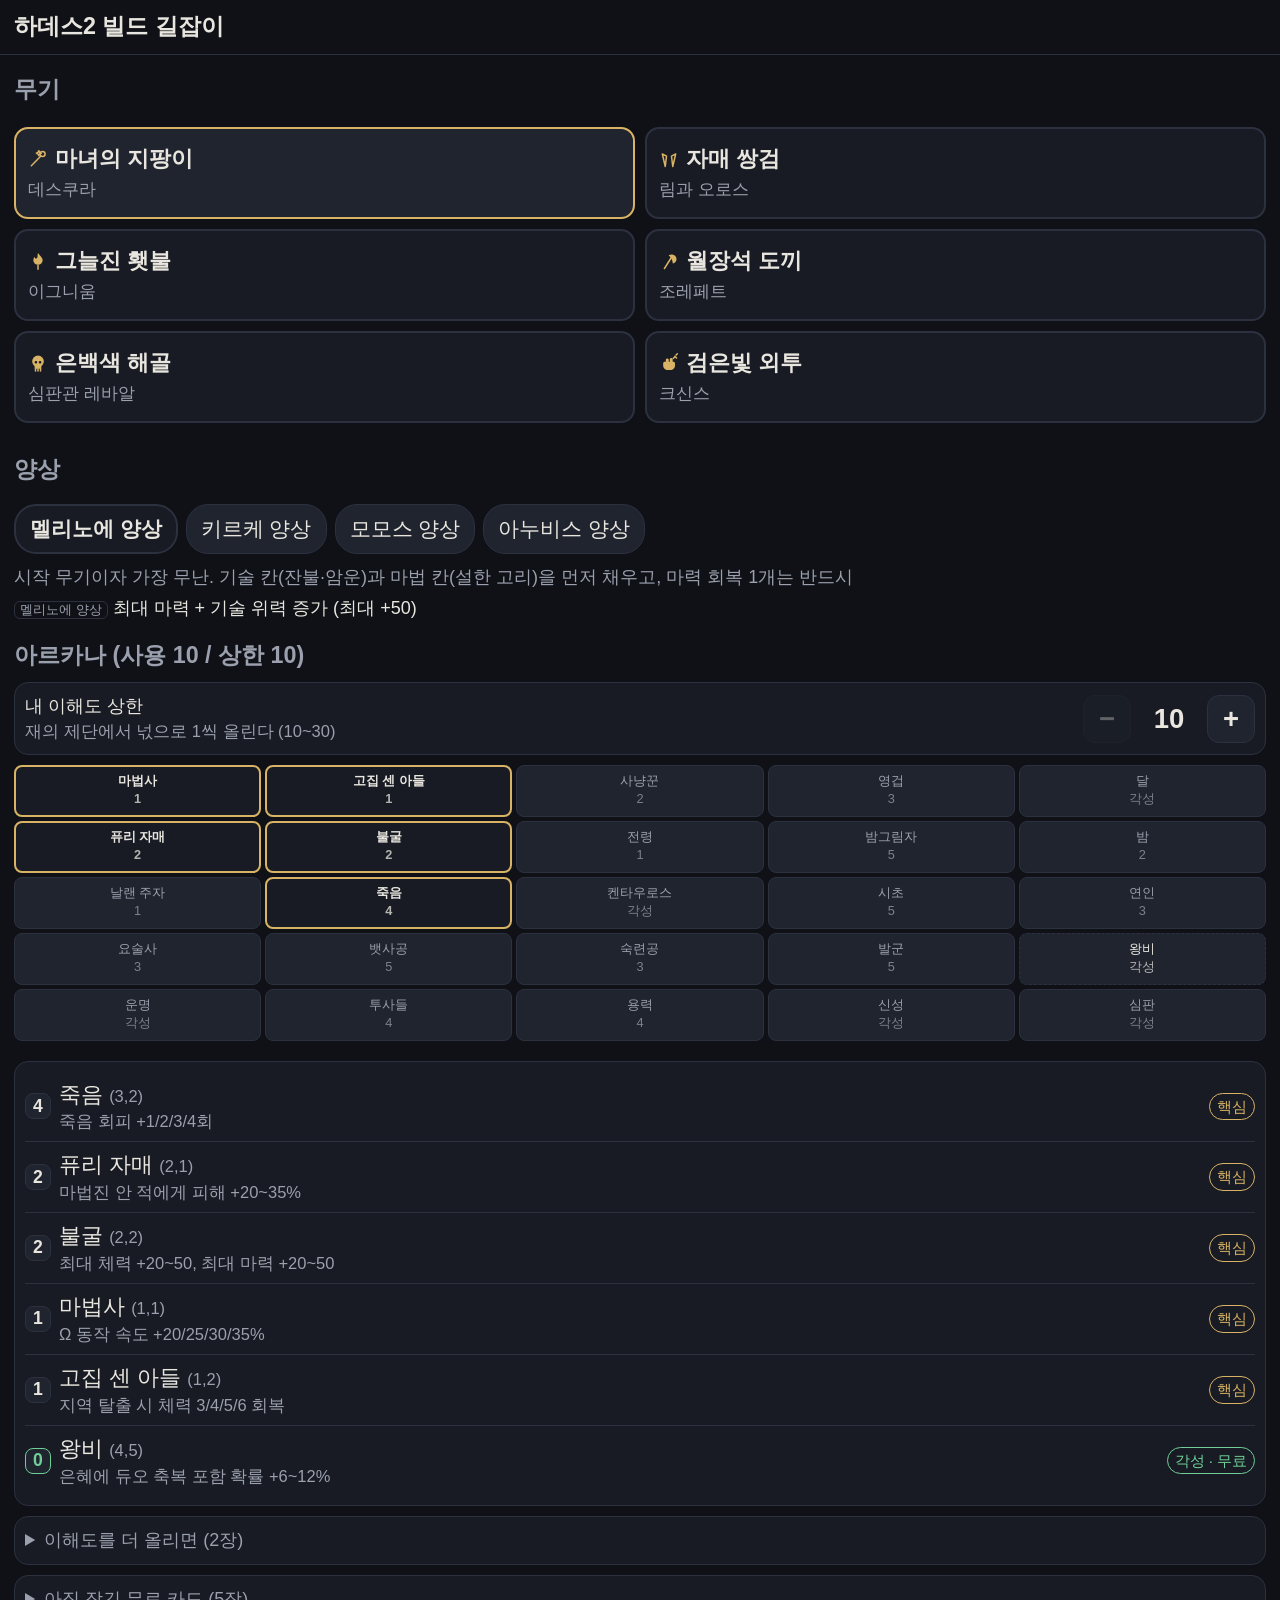
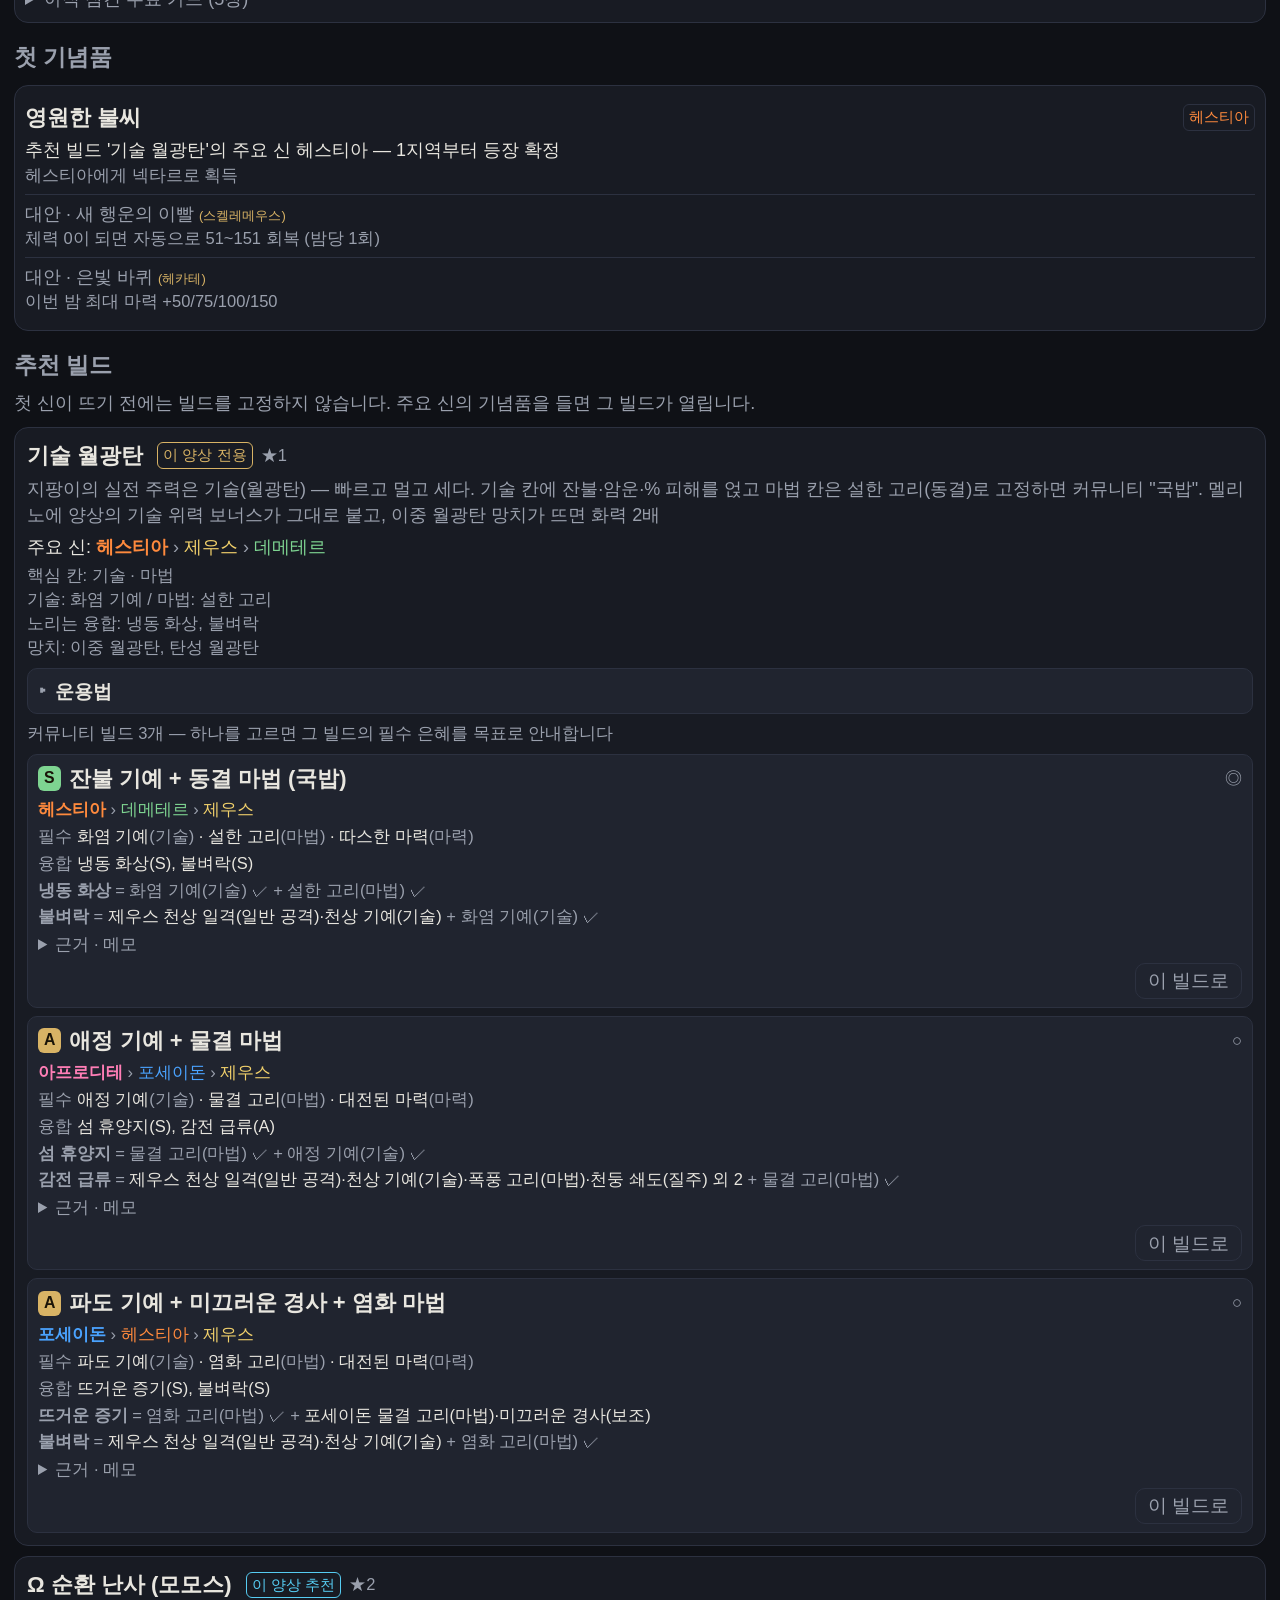
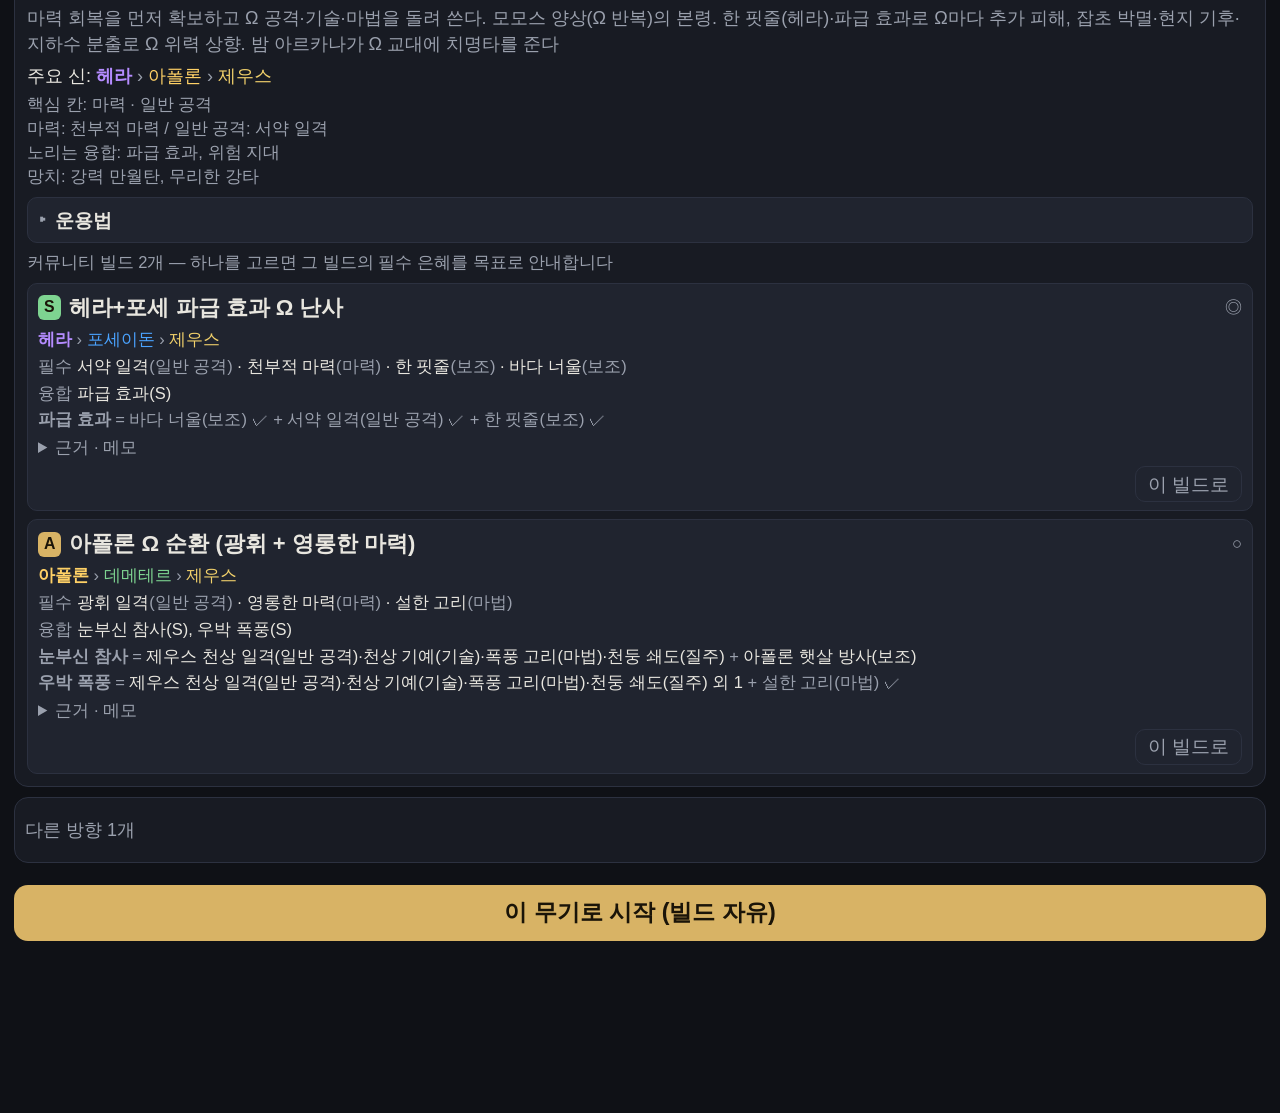
==== docs/index.html @ b6be378f "8-H 'N번째 신 (택1)' 라벨을 주요 신 수로 계산 (헤라+제우스 → 3번째) (47/47) Co-Authored-By: Claude Fable 5.1 <noreply@ant" ====
<!doctype html><html lang="ko"><head><meta charset="utf-8">
<meta name="viewport" content="width=device-width, initial-scale=1, viewport-fit=cover">
<meta name="theme-color" content="#0f1116">
<meta name="description" content="하데스 2 초보용 빌드 추천 - 무기·신·은혜·망치를 고르면 지금 빌드에 맞는 우선순위를 알려줍니다">
<meta name="mobile-web-app-capable" content="yes">
<meta name="apple-mobile-web-app-capable" content="yes">
<meta name="apple-mobile-web-app-status-bar-style" content="black-translucent">
<link rel="icon" href="data:image/svg+xml,<svg xmlns='http://www.w3.org/2000/svg' viewBox='0 0 32 32'><text y='27' font-size='27'>%F0%9F%8C%99</text></svg>">
<style>html,body{margin:0;padding:0;background:#0f1116}img{max-width:100%}[hidden]{display:none!important}</style>
</head><body>
<title>하데스2 빌드 길잡이</title>
<style>
/* 하데스2 빌드 길잡이 — 다크 고정, 한 손 조작 (ui/SPEC.md §2) */
:root{
  --bg:#0f1116; --panel:#181b23; --panel-2:#20242f; --line:#2c3140;
  --text:#e8e6df; --dim:#9aa0ad; --accent:#d8b365;
  --good:#6fcf97; --warn:#f2994a; --bad:#eb5757; --info:#56ccf2; --duo:#b58cff;
  --safe-b: env(safe-area-inset-bottom, 0px);
}
*{box-sizing:border-box; -webkit-tap-highlight-color:transparent}
body{margin:0}
/* U1: 아티팩트 셸이 뷰포트를 데스크톱 폭으로 잡아도 글자가 작아지지 않게 vw 비례.
   사용자 배율(--fs)은 관리 > 글자 크기에서 조절한다. */
html{font-size:clamp(15px, 4.4vw, 22px)}
#app{
  --fs:1;
  background:var(--bg); color:var(--text); min-height:100vh;
  font:calc(1rem * var(--fs))/1.45 -apple-system,BlinkMacSystemFont,"Apple SD Gothic Neo","Malgun Gothic","Noto Sans KR",sans-serif;
  overflow-x:hidden; padding-bottom:calc(160px + var(--safe-b));
}
button{font:inherit; color:inherit; background:none; border:none; cursor:pointer}
h2{font-size:1.06em; margin:18px 14px 8px; color:var(--dim); font-weight:600}
.dim{color:var(--dim)} .sm{font-size:.82em} .xs{font-size:.75em}
.row{display:flex; align-items:center; gap:8px}
.wrap{padding:0 14px}
.ell{overflow:hidden; text-overflow:ellipsis; white-space:nowrap}

/* 상단바 */
.top{position:sticky; top:0; z-index:20; background:var(--bg); border-bottom:1px solid var(--line);
  padding:10px 14px; display:flex; align-items:center; gap:10px; min-height:52px}
.top .t{font-weight:700; font-size:1.06em; flex:1}
.iconbtn{min-width:44px; height:44px; display:flex; align-items:center; justify-content:center;
  border-radius:10px; font-size:1.2em; color:var(--dim)}
.iconbtn:active{background:var(--panel-2)}
.banner{background:#3a3210; color:#f0d78a; padding:8px 14px; font-size:.82em; border-bottom:1px solid var(--line)}

/* 카드 */
.card{background:var(--panel); border:1px solid var(--line); border-radius:14px; padding:12px; margin:10px 14px}
.card.tight{padding:10px}

/* 지금 빌드 */
.bar{height:6px; background:var(--panel-2); border-radius:3px; overflow:hidden; margin-top:6px}
.bar>i{display:block; height:100%; background:var(--accent)}
.slots{display:flex; gap:6px; margin-top:10px}
.slot{flex:1; min-width:0; border-radius:10px; padding:7px 4px; text-align:center;
  background:var(--panel-2); border:1px solid var(--line)}
.slot.empty{border-style:dashed; opacity:.55}
.slot .k{font-size:.7em; color:var(--dim)}
.slot .v{font-size:.72em; word-break:keep-all; line-height:1.25; margin-top:3px; white-space:normal;
  display:-webkit-box; -webkit-line-clamp:2; -webkit-box-orient:vertical; overflow:hidden}
.slot.filled{background:var(--panel); border-color:var(--gc,var(--line))}
.slot.filled .k{color:var(--gc,var(--dim)); font-weight:700}
.slot.core{box-shadow:inset 0 0 0 1px var(--accent)}
.prog{display:flex; align-items:center; gap:8px; margin-top:6px; font-size:.82em}
.prog .bar{flex:1; margin:0}

/* 하단 고정 액션 */
.dock{position:fixed; left:0; right:0; bottom:0; z-index:30; background:linear-gradient(180deg,rgba(15,17,22,0) 0%,var(--bg) 26%);
  padding:14px 14px calc(14px + var(--safe-b)); display:grid; grid-template-columns:1fr 1fr; gap:10px}
.dock button{height:72px; border-radius:14px; background:var(--panel-2); border:1px solid var(--line);
  font-size:1em; font-weight:600; display:flex; flex-direction:column; align-items:center; justify-content:center; gap:3px}
.dock button.primary{background:#2a2415; border-color:var(--accent); color:var(--accent)}
.dock button:active{filter:brightness(1.35)}
.dock .ic{font-size:1.25em}
.cta{position:sticky; bottom:0; padding:12px 14px calc(12px + var(--safe-b)); background:linear-gradient(180deg,rgba(15,17,22,0),var(--bg) 30%)}
.cta button{width:100%; height:56px; border-radius:14px; background:var(--accent); color:#1a1408; font-weight:700; font-size:1.06em}
.cta button:disabled{background:var(--panel-2); color:var(--dim)}

/* 시트 */
.sheet{position:fixed; inset:0; z-index:40; background:var(--bg); display:flex; flex-direction:column;
  animation:up .15s ease-out both}
@keyframes up{from{transform:translateY(18px); opacity:.6}to{transform:none; opacity:1}}
.sheet .body{flex:1; overflow-y:auto; overflow-x:hidden; padding-bottom:12px}

/* 칩·격자 */
.chips{display:flex; gap:8px; overflow-x:auto; padding:10px 14px; scrollbar-width:none}
.chips::-webkit-scrollbar{display:none}
.chip{flex:0 0 auto; min-height:44px; padding:8px 14px; border-radius:22px; background:var(--panel-2);
  border:1px solid var(--line); font-size:.94em}
.chip[aria-pressed="true"]{background:var(--panel); border-width:2px; font-weight:700}
.slotchip{display:inline-flex; align-items:center; justify-content:center; width:26px; height:26px; flex:0 0 26px;
  border-radius:8px; background:var(--panel-2); border:1px solid var(--line); font-size:.82em; font-weight:700}
.slotchip.duo{background:#2b2340; border-color:var(--duo); color:var(--duo)}
.slotchip.leg{background:#33290f; border-color:var(--accent); color:var(--accent)}

.list{padding:0 14px}
.item{display:flex; align-items:center; gap:10px; width:100%; text-align:left; min-height:52px;
  padding:8px 10px; border-bottom:1px solid var(--line); background:none}
.item:active{background:var(--panel-2)}
.item .nm{font-size:.94em}
.item .ef{font-size:.75em; color:var(--dim); margin-top:1px}
.item .mid{flex:1; min-width:0}
.item[aria-pressed="true"]{background:#20261c; box-shadow:inset 3px 0 0 var(--good)}
.item.off{opacity:.42}
.tagx{font-size:.7em; color:var(--dim); border:1px solid var(--line); border-radius:6px; padding:1px 5px}
button.tagx{min-height:44px; min-width:44px; padding:0 12px; font-size:.82em; border-radius:10px}

/* 신 그리드 */
.gods{display:grid; grid-template-columns:repeat(4,1fr); gap:10px; padding:12px 14px}
.god{position:relative; min-height:74px; border-radius:14px; background:var(--panel);
  border:2px solid rgba(255,255,255,.14); display:flex; flex-direction:column; align-items:center;
  justify-content:center; gap:3px; padding:6px 2px; transition:none}
.god[data-gc]{border-color:var(--gcd)}
.god .ord{position:absolute; top:4px; right:6px; font-size:.7em; font-weight:700; color:var(--gc)}
.god .n{font-size:.78em; line-height:1.2; word-break:keep-all; text-align:center}
.god .gi{display:flex; align-items:center; justify-content:center; height:26px}
.god[aria-pressed="true"]{border-width:3px; border-color:var(--gc); background:var(--gct);
  box-shadow:0 0 0 3px var(--gcg)}
.god .seen{font-size:.68em; color:var(--good)}

/* 추천 카드 */
.rec{border:1px solid var(--line); border-radius:14px; padding:12px; margin:10px 14px; background:var(--panel)}
.rec.r1{background:#1d2130; border-color:var(--accent)}
.rec.no{opacity:.55}
.rec .hd{display:flex; align-items:baseline; gap:8px}
.rec .rk{font-size:.75em; font-weight:700; color:var(--accent)}
.rec .sc{margin-left:auto; font-size:.75em; color:var(--dim)}
.rec .nm{font-size:1.13em; font-weight:700; margin-top:4px; display:flex; align-items:center; gap:8px}
.rec.r1 .nm{font-size:1.38em}
.rec .rs{font-size:.88em; color:var(--text); margin-top:5px}
.rec .bg{display:flex; flex-wrap:wrap; gap:6px; margin-top:8px}
.badge{font-size:.75em; padding:3px 8px; border-radius:999px; background:var(--panel-2); border:1px solid var(--line)}
.badge.b-마력{color:var(--info); border-color:var(--info)}
.badge.b-생존{color:var(--good); border-color:var(--good)}
.badge.b-융합,.badge.b-융합임박{color:var(--duo); border-color:var(--duo)}
.badge.b-전설{color:var(--accent); border-color:var(--accent)}
.badge.b-항상{color:var(--good); border-color:var(--good)}
.badge.b-전환{color:var(--duo); border-color:var(--duo)}
.badge.b-목표,.badge.b-끝내기{color:var(--accent); border-color:var(--accent); font-weight:700}
.badge.b-목표보조{color:var(--accent); border-color:var(--accent)}
.warns{margin-top:8px; border-left:3px solid var(--bad); padding:2px 0 2px 9px}
.warns div{font-size:.82em; color:#ffb3b3; margin:2px 0}
.rec .act{display:flex; justify-content:flex-end; margin-top:10px}
.rec .act button{height:48px; padding:0 20px; border-radius:12px; background:var(--accent); color:#1a1408; font-weight:700}
.rec:not(.r1) .act button{height:42px; background:var(--panel-2); color:var(--text); border:1px solid var(--line)}

/* 트레이 */
.tray{position:sticky; bottom:0; background:var(--bg); border-top:1px solid var(--line);
  padding:10px 14px calc(10px + var(--safe-b))}
.tray .picks{display:flex; gap:8px; flex-wrap:wrap; min-height:44px; align-items:center}
.pick{display:flex; align-items:center; gap:6px; background:var(--panel-2); border:1px solid var(--line);
  border-radius:10px; padding:6px 8px; font-size:.82em}
.pick .x{color:var(--dim); padding:0 4px; font-size:1em}

/* 무기·양상 선택 */
.wgrid{display:grid; grid-template-columns:1fr 1fr; gap:10px; padding:12px 14px}
.wcard{min-height:92px; border-radius:14px; background:var(--panel); border:2px solid var(--line); padding:12px; text-align:left}
.wcard[aria-pressed="true"]{border-color:var(--accent); background:var(--panel-2)}
.wcard .n{font-size:1em; font-weight:700}
.wcard .a{font-size:.75em; color:var(--dim); margin-top:3px}
.wcard:disabled{opacity:.38}

/* 관리 */
.seg{display:flex; gap:6px}
.seg button{flex:1; min-height:44px; border-radius:10px; background:var(--panel-2); border:1px solid var(--line)}
.seg button[aria-pressed="true"]{background:var(--accent); color:#1a1408; font-weight:700}
.mrow{display:flex; align-items:center; gap:10px; min-height:56px; padding:10px 14px; border-bottom:1px solid var(--line)}
.mrow .lb{flex:1}
.danger{color:var(--bad); border:1px solid var(--bad); border-radius:12px; padding:12px; width:calc(100% - 28px); margin:14px}
textarea{width:100%; min-height:110px; background:var(--panel-2); color:var(--text); border:1px solid var(--line);
  border-radius:10px; padding:8px; font-size:.75em; font-family:ui-monospace,monospace}
input[type=search]{width:100%; height:44px; background:var(--panel-2); color:var(--text); border:1px solid var(--line);
  border-radius:10px; padding:0 12px; font-size:.94em}

#toast{position:fixed; left:14px; right:14px; bottom:calc(20px + var(--safe-b)); z-index:60;
  background:#2b3040; border:1px solid var(--line); border-radius:12px; padding:10px 12px; font-size:.75em;
  font-family:ui-monospace,monospace; color:var(--dim)}
.empty{text-align:center; color:var(--dim); font-size:.88em; padding:26px 20px}

/* U2 이해도 스텝퍼 */
.stepper{display:flex; align-items:center; gap:10px}
.stepper button{width:48px; height:48px; border-radius:12px; background:var(--panel-2);
  border:1px solid var(--line); font-size:1.25em; font-weight:700}
.stepper button:disabled{opacity:.35}
.stepper .val{min-width:56px; text-align:center; font-size:1.25em; font-weight:700}
.atag{font-size:.68em; padding:2px 7px; border-radius:999px; border:1px solid var(--line); color:var(--dim); flex:0 0 auto}
.atag.핵심{color:var(--accent); border-color:var(--accent)}
.atag.무기{color:var(--info); border-color:var(--info)}
.atag.각성{color:var(--good); border-color:var(--good)}
.arow{display:flex; align-items:center; gap:8px; padding:7px 0; border-bottom:1px solid var(--line)}
.arow:last-child{border-bottom:none}
.arow .g{display:inline-flex; align-items:center; justify-content:center; width:26px; height:26px; flex:0 0 26px;
  border-radius:8px; background:var(--panel-2); border:1px solid var(--line); font-size:.8em; font-weight:700}
.arow.free .g{border-color:var(--good); color:var(--good)}
.giver{color:var(--accent); font-size:.72em}

/* U4 은혜 추천을 트레이 안으로 (하단 고정, 내부 스크롤) */
.tray{max-height:70vh; display:flex; flex-direction:column}
.tray .thead{display:flex; align-items:center; gap:8px; min-height:40px; padding:2px 0 6px; font-size:.82em; color:var(--dim)}
.tray .thead .caret{margin-left:auto; font-size:1em}
.tray .recs{overflow-y:auto; max-height:45vh; margin:0 -14px; padding:0 14px}
.crec{display:flex; align-items:flex-start; gap:8px; padding:9px 0; border-top:1px solid var(--line)}
.crec:first-child{border-top:none}
.crec .rk{flex:0 0 auto; font-size:.75em; font-weight:700; color:var(--dim); min-width:26px; padding-top:3px}
.crec.r1 .rk{color:var(--accent)}
.crec .mid{flex:1; min-width:0}
.crec .nm{display:flex; align-items:center; flex-wrap:wrap; gap:5px; font-size:.94em; font-weight:600}
.crec .nm .ell{flex:1 1 auto; min-width:5.5em}
.crec.r1 .nm{font-size:1.13em; font-weight:700}
.crec .rs{font-size:.78em; color:var(--dim); margin-top:2px}
.crec .wn{font-size:.75em; color:#ffb3b3; margin-top:3px}
.crec .go{flex:0 0 auto; min-height:44px; padding:0 14px; border-radius:11px; background:var(--panel-2);
  border:1px solid var(--line); font-size:.82em; align-self:center}
.crec.r1 .go{background:var(--accent); color:#1a1408; font-weight:700; border-color:var(--accent)}
.crec.no{opacity:.5}
.crec .bdg{display:inline-block; font-size:.68em; padding:1px 6px; border-radius:999px; border:1px solid var(--duo); color:var(--duo)}

/* 1·2위 점수차가 작을 때 (취향 구간) */
.close{flex:0 0 auto; font-size:.66em; font-weight:600; padding:2px 7px; border-radius:999px;
  border:1px solid var(--info); color:var(--info); background:rgba(86,204,242,.1); white-space:nowrap}

/* 신·무기 심볼 */
.sym{display:block; overflow:visible}
.gi{display:inline-flex; align-items:center; justify-content:center; flex:0 0 auto}
.chip .gi{margin-right:6px; vertical-align:-3px}
.chip{display:inline-flex; align-items:center}
.wcard .n{display:flex; align-items:center; gap:7px}
.wi{color:var(--accent)}
.wcard:disabled .wi{color:var(--dim)}
.top .t{display:flex; align-items:center; gap:8px}

/* ── 5단계 (2026-09-16) ── */
.agrid{display:grid; grid-template-columns:repeat(5,1fr); gap:4px; padding:0 14px 10px}
.acell{min-height:52px; border:1px solid var(--line); border-radius:8px; padding:4px 2px; text-align:center; display:flex; flex-direction:column; justify-content:center; gap:2px; background:var(--panel-2); color:var(--dim)}
.acell .n{font-size:.6em; line-height:1.15; word-break:keep-all}
.acell .g{font-size:.58em; opacity:.75}
.acell.sel{background:var(--panel); color:var(--text); border-color:var(--accent); border-width:2px; font-weight:700}
.acell.free{border-style:dashed; color:var(--text)}
.rec .roles{margin-left:6px; min-width:0; flex:1}
.rk.grade-must{color:#7ed491} .rk.grade-good{color:var(--accent)} .rk.grade-ok{color:var(--dim)} .rk.grade-pass{color:#e05252}
.rec.pass{opacity:.72}
.endbtns{display:grid; grid-template-columns:repeat(5,1fr); gap:8px; padding:10px 14px}
.endbtns button{min-height:64px; border-radius:12px; background:var(--panel-2); border:1px solid var(--line); display:flex; flex-direction:column; align-items:center; justify-content:center; gap:2px; font-weight:700}
.endbtns button .big{font-size:1.4em}
.endbtns button[aria-pressed="true"]{border-color:var(--accent); border-width:2px; background:var(--panel)}
.endbtns button.clear{border-color:#7ed491; color:#7ed491}

/* 운용 가이드 (2026-09-17) */
details.ps{border:1px solid var(--line); border-radius:10px; padding:0 10px; background:var(--panel-2); margin-top:8px}
.ps summary{display:flex; align-items:center; gap:8px; min-height:44px; font-size:.88em; font-weight:600; color:var(--text); cursor:pointer; list-style:none}
.ps summary::-webkit-details-marker{display:none}
.ps summary::before{content:'▸'; color:var(--dim); font-size:.9em}
details.ps[open] summary::before{content:'▾'}
.ps summary .tagx{margin-left:auto; color:var(--accent); border-color:var(--accent)}
.psrow{display:flex; gap:10px; padding:8px 0; border-top:1px solid var(--line); font-size:.82em; line-height:1.45}
.psrow .lb{flex:0 0 78px; color:var(--dim); font-weight:600}
.psrow .tx{flex:1; min-width:0; word-break:keep-all}
.psrow.hot{background:rgba(216,179,101,.08); margin:0 -10px; padding-left:10px; padding-right:10px}
.psrow.hot .lb{color:var(--accent)}
.psrow.dimmed{opacity:.5}

/* 6-C 양상 배지·접기 */
.tagx.asp{color:var(--info); border-color:var(--info); margin-left:6px}
.tagx.asp.only{color:var(--accent); border-color:var(--accent)}
details.fold>summary{min-height:44px; display:flex; align-items:center; cursor:pointer}


/* 8-D 빌드 카드 · 체크리스트 */
.vcard{border:1px solid var(--line); border-radius:10px; padding:8px 10px; margin-top:8px; background:var(--panel-2)}
.vcard.sel{border-color:var(--accent); box-shadow:0 0 0 1px var(--accent) inset}
.vcard .row{gap:8px}
.vstr{font-size:.72em; font-weight:800; border-radius:6px; padding:1px 6px; color:#1a1408; background:var(--dim)}
.vstr.S{background:#7ed491} .vstr.A{background:var(--accent)} .vstr.B{background:#9aa0a6}
.vcard .vpick{min-height:36px; padding:0 12px; font-size:.85em}
.chk{margin-top:10px; padding:10px; border:1px solid var(--line); border-radius:12px; background:var(--panel-2)}
.chkrow{display:flex; align-items:center; gap:8px; min-height:30px; font-size:.95em}
.chkrow .bx{width:1.2em; color:var(--accent)}
.chkrow.done{color:var(--dim)} .chkrow.done .ell{text-decoration:line-through}
.chip .vstr{margin-right:2px}

</style>
<div id="app"></div>
<div id="toast" hidden></div>
<script type="application/json" id="h2-data">{"boons":[{"id":"zeus_heaven_strike","god":"zeus","name_ko":"천상 일격","name_en":"Heaven Strike","slot":"attack","occupies_slot":true,"effect":"공격이 암운 부여","rarity_scaling":"암운 피해 80/120/160/200","tags":["curse_apply:blitz","beginner_safe"],"prereq":null,"conflicts":["aphrodite_flutter_strike","apollo_nova_strike","ares_vicious_strike","demeter_ice_strike","hephaestus_volcanic_strike","hera_sworn_strike","hestia_flame_strike","poseidon_wave_strike"],"conflict_reason":"슬롯 배타 - 같은 칸에는 신 1명만 장착 가능","verified":true,"source":["wiki","namu"]},{"id":"zeus_heaven_flourish","god":"zeus","name_ko":"천상 기예","name_en":"Heaven Flourish","slot":"special","occupies_slot":true,"effect":"기술이 암운 부여","rarity_scaling":"암운 피해 100/130/160/190","tags":["curse_apply:blitz","beginner_safe"],"prereq":null,"conflicts":["aphrodite_flutter_flourish","apollo_nova_flourish","ares_vicious_flourish","demeter_ice_flourish","hephaestus_volcanic_flourish","hera_sworn_flourish","hestia_flame_flourish","poseidon_wave_flourish"],"conflict_reason":"슬롯 배타 - 같은 칸에는 신 1명만 장착 가능","verified":true,"source":["wiki","namu"]},{"id":"zeus_storm_ring","god":"zeus","name_ko":"폭풍 고리","name_en":"Storm Ring","slot":"cast","occupies_slot":true,"effect":"마법진 안 적에게 번개 반복 낙뢰","rarity_scaling":"낙뢰 피해 25/30/35/40 (0.35초)","tags":["ring","aoe","dot"],"prereq":null,"conflicts":["aphrodite_rapture_ring","apollo_solar_ring","ares_sword_ring","demeter_arctic_ring","hephaestus_anvil_ring","hera_engagement_ring","hestia_smolder_ring","poseidon_tidal_ring"],"conflict_reason":"슬롯 배타 - 같은 칸에는 신 1명만 장착 가능","verified":true,"source":["wiki","namu"]},{"id":"zeus_thunder_rush","god":"zeus","name_ko":"천둥 쇄도","name_en":"Thunder Rush","slot":"sprint","occupies_slot":true,"effect":"질주/돌진 시 주변 적에 낙뢰","rarity_scaling":"낙뢰 피해 20/25/30/35 (0.35초)","tags":["sprint_damage"],"prereq":null,"conflicts":["aphrodite_passion_rush","apollo_blinding_rush","ares_stabbing_rush","demeter_frigid_rush","hephaestus_smithy_rush","hera_nexus_rush","hestia_heat_rush","poseidon_breaker_rush"],"conflict_reason":"슬롯 배타 - 같은 칸에는 신 1명만 장착 가능","verified":true,"source":["wiki","namu"]},{"id":"zeus_ionic_gain","god":"zeus","name_ko":"대전된 마력","name_en":"Ionic Gain","slot":"magick","occupies_slot":true,"effect":"방마다 마력 완전 회복 샘 등장","rarity_scaling":"재등장 10/9/8/7초","tags":["mana_regen","beginner_safe"],"prereq":null,"conflicts":["aphrodite_glamour_gain","apollo_lucid_gain","ares_grisly_gain","demeter_tranquil_gain","hephaestus_tough_gain","hera_born_gain","hestia_cardio_gain","poseidon_flood_gain"],"conflict_reason":"슬롯 배타 - 같은 칸에는 신 1명만 장착 가능","verified":true,"source":["wiki","namu"]},{"id":"zeus_power_surge","god":"zeus","name_ko":"전압 급증","name_en":"Power Surge","slot":"passive","occupies_slot":false,"effect":"Ω 동작 사용 시 무작위 적에 낙뢰","rarity_scaling":"낙뢰 피해 30/40/50/60","tags":["omega","per_hit"],"prereq":null,"verified":true,"source":["wiki","namu"]},{"id":"zeus_divine_vengeance","god":"zeus","name_ko":"신성한 복수","name_en":"Divine Vengeance","slot":"passive","occupies_slot":false,"effect":"피격 시 가해자에 낙뢰 반격","rarity_scaling":"피해 100 (최대 2/3/4/5회)","tags":["retaliate","duo_key"],"prereq":null,"verified":true,"source":["wiki","namu"]},{"id":"zeus_lightning_lance","god":"zeus","name_ko":"번개 투창","name_en":"Lightning Lance","slot":"passive","occupies_slot":false,"effect":"마법진 위치 조준, 범위 내 낙뢰","rarity_scaling":"낙뢰 피해 50/70/90/110","tags":["cast","ranged_cast","duo_key"],"prereq":{"all":[{"any":["cat:ring"]}]},"conflicts":["hestia_glowing_coal","demeter_local_climate","duo_demeter_ares","dionysus_tipsy_shot"],"conflict_reason":"마법 변형 계열 - 동시 채용 불가 (위키 명시)","verified":true,"source":["wiki","namu"]},{"id":"zeus_static_shock","god":"zeus","name_ko":"정전기 충격","name_en":"Static Shock","slot":"passive","occupies_slot":false,"effect":"타격 시 4회 튕기는 연쇄 번개, 마력 50 점유","rarity_scaling":"연쇄 피해 10/15/20/25","tags":["chain","aoe","duo_key","per_hit"],"prereq":null,"verified":true,"source":["wiki","namu"]},{"id":"zeus_double_strike","god":"zeus","name_ko":"후속 낙뢰","name_en":"Double Strike","slot":"passive","occupies_slot":false,"effect":"낙뢰가 2회 발생할 확률","rarity_scaling":"추가 확률 +10/15/20/25%","tags":[],"prereq":{"all":[{"any":["zeus_heaven_strike","zeus_heaven_flourish","zeus_storm_ring","zeus_thunder_rush","zeus_power_surge","zeus_divine_vengeance","zeus_lightning_lance"]}]},"verified":true,"source":["wiki","namu"]},{"id":"zeus_arc_flash","god":"zeus","name_ko":"전기 구이","name_en":"Arc Flash","slot":"passive","occupies_slot":false,"effect":"Ω 피해가 암운 즉시 발동+강화","rarity_scaling":"Ω 암운 추가 피해 +30/40/50/60%","tags":["omega","curse_scale:blitz"],"prereq":{"all":[{"any":["zeus_heaven_strike","zeus_heaven_flourish"]}]},"verified":true,"source":["wiki","namu"]},{"id":"zeus_electric_overload","god":"zeus","name_ko":"전력 과부하","name_en":"Electric Overload","slot":"passive","occupies_slot":false,"effect":"연쇄 번개 피해 증가, 3회 더 튕김","rarity_scaling":"연쇄 피해 +20/30/40/50%","tags":["chain","aoe"],"prereq":{"all":[{"any":["zeus_static_shock"]}]},"verified":true,"source":["wiki","namu"]},{"id":"zeus_air_quality","god":"zeus","name_ko":"청정한 대기","name_en":"Air Quality","slot":"infusion","occupies_slot":false,"effect":"공기 5 이상이면 최소 피해 50 보장","infusion_req":{"element":"air","count":3},"tags":[],"prereq":null,"verified":true,"source":["wiki","namu"]},{"id":"zeus_shocking_loss","god":"zeus","name_ko":"청천벽력","name_en":"Shocking Loss","slot":"legendary","occupies_slot":false,"effect":"첫 피해 시 25% 확률로 적 즉사","tags":["boss_dmg"],"prereq":{"all":[{"any":["zeus_heaven_strike","zeus_heaven_flourish","zeus_storm_ring","zeus_thunder_rush","zeus_ionic_gain"]},{"any":["zeus_static_shock","zeus_power_surge","zeus_lightning_lance","zeus_divine_vengeance"]},{"any":["zeus_arc_flash","zeus_double_strike","zeus_electric_overload"]}]},"verified":true,"source":["wiki","namu"]},{"id":"hestia_flame_strike","god":"hestia","name_ko":"화염 일격","name_en":"Flame Strike","slot":"attack","occupies_slot":true,"effect":"공격이 잔불 부여","rarity_scaling":"잔불 피해 30/45/60/75","tags":["curse_apply:scorch","dot","beginner_safe","per_hit"],"prereq":null,"conflicts":["aphrodite_flutter_strike","apollo_nova_strike","ares_vicious_strike","demeter_ice_strike","hephaestus_volcanic_strike","hera_sworn_strike","poseidon_wave_strike","zeus_heaven_strike"],"conflict_reason":"슬롯 배타 - 같은 칸에는 신 1명만 장착 가능","verified":true,"source":["wiki","namu"]},{"id":"hestia_flame_flourish","god":"hestia","name_ko":"화염 기예","name_en":"Flame Flourish","slot":"special","occupies_slot":true,"effect":"기술이 잔불 부여","rarity_scaling":"잔불 피해 35/53/70/88","tags":["curse_apply:scorch","dot","beginner_safe","per_hit"],"prereq":null,"conflicts":["aphrodite_flutter_flourish","apollo_nova_flourish","ares_vicious_flourish","demeter_ice_flourish","hephaestus_volcanic_flourish","hera_sworn_flourish","poseidon_wave_flourish","zeus_heaven_flourish"],"conflict_reason":"슬롯 배타 - 같은 칸에는 신 1명만 장착 가능","verified":true,"source":["wiki","namu"]},{"id":"hestia_smolder_ring","god":"hestia","name_ko":"염화 고리","name_en":"Smolder Ring","slot":"cast","occupies_slot":true,"effect":"마법진 안 적에 잔불 반복 부여","rarity_scaling":"잔불 피해 40/60/80/100 (1초)","tags":["ring","curse_apply:scorch","dot","aoe"],"prereq":null,"conflicts":["aphrodite_rapture_ring","apollo_solar_ring","ares_sword_ring","demeter_arctic_ring","hephaestus_anvil_ring","hera_engagement_ring","poseidon_tidal_ring","zeus_storm_ring"],"conflict_reason":"슬롯 배타 - 같은 칸에는 신 1명만 장착 가능","verified":true,"source":["wiki","namu"]},{"id":"hestia_heat_rush","god":"hestia","name_ko":"열기 쇄도","name_en":"Heat Rush","slot":"sprint","occupies_slot":true,"effect":"질주 시 불씨 자국, 잔불 피해 1로 감소","rarity_scaling":"자국 피해 10/15/20/25 (0.25초)","tags":["sprint_damage","armor"],"prereq":null,"conflicts":["aphrodite_passion_rush","apollo_blinding_rush","ares_stabbing_rush","demeter_frigid_rush","hephaestus_smithy_rush","hera_nexus_rush","poseidon_breaker_rush","zeus_thunder_rush"],"conflict_reason":"슬롯 배타 - 같은 칸에는 신 1명만 장착 가능","verified":true,"source":["wiki","namu"]},{"id":"hestia_cardio_gain","god":"hestia","name_ko":"따스한 마력","name_en":"Cardio Gain","slot":"magick","occupies_slot":true,"effect":"공격/기술 명중 시 마력 회복","rarity_scaling":"마력 4/6/8/10","tags":["mana_regen","beginner_safe","per_hit"],"prereq":null,"conflicts":["aphrodite_glamour_gain","apollo_lucid_gain","ares_grisly_gain","demeter_tranquil_gain","hephaestus_tough_gain","hera_born_gain","poseidon_flood_gain","zeus_ionic_gain"],"conflict_reason":"슬롯 배타 - 같은 칸에는 신 1명만 장착 가능","verified":true,"source":["wiki","namu"]},{"id":"hestia_highly_flammable","god":"hestia","name_ko":"불쏘시개","name_en":"Highly Flammable","slot":"passive","occupies_slot":false,"effect":"첫 잔불 부여 시 추가 잔불","rarity_scaling":"+80/120/160/200","tags":["curse_scale:scorch","dot","duo_key"],"prereq":{"all":[{"any":["hestia_flame_strike","hestia_flame_flourish","hestia_smolder_ring"]}]},"verified":true,"source":["wiki","namu"]},{"id":"hestia_glowing_coal","god":"hestia","name_ko":"달아오른 숯","name_en":"Glowing Coal","slot":"passive","occupies_slot":false,"effect":"마법 조준 화염구, 착탄점에 마법진","rarity_scaling":"폭발 피해 60/90/120/150","tags":["cast","ranged_cast","aoe","duo_key"],"prereq":{"all":[{"any":["cat:ring"]}]},"conflicts":["zeus_lightning_lance","demeter_local_climate","duo_demeter_ares","dionysus_tipsy_shot"],"conflict_reason":"마법 변형 계열 - 동시 채용 불가 (위키 명시)","verified":true,"source":["wiki","namu"],"notes":"위키 전제조건 칸 비어있음. 링 은혜 필요로 추정 - 검증 필요"},{"id":"hestia_controlled_burn","god":"hestia","name_ko":"화력 보강","name_en":"Controlled Burn","slot":"passive","occupies_slot":false,"effect":"Ω 기술이 화염구 발사, 마력 +10 소모","rarity_scaling":"폭발 피해 100/150/200/250","tags":["omega_special","aoe","duo_key"],"prereq":null,"verified":true,"source":["wiki","namu"]},{"id":"hestia_flash_fry","god":"hestia","name_ko":"천연가스","name_en":"Flash Fry","slot":"passive","occupies_slot":false,"effect":"적 처치 시 폭발로 주변 피해","rarity_scaling":"폭발 피해 60/90/120/150","tags":["aoe","beginner_safe"],"prereq":null,"verified":true,"source":["wiki","namu"]},{"id":"hestia_hot_pot","god":"hestia","name_ko":"끓는 냄비","name_en":"Hot Pot","slot":"passive","occupies_slot":false,"effect":"회피 확률, 잔불 적 상대로 2배","rarity_scaling":"회피 +4/5/6/7%","tags":["armor","curse_scale:scorch"],"prereq":{"all":[{"any":["hestia_flame_strike","hestia_flame_flourish","hestia_smolder_ring"]}]},"verified":true,"source":["wiki","namu"]},{"id":"hestia_pyro_technique","god":"hestia","name_ko":"완전 연소","name_en":"Pyro Technique","slot":"passive","occupies_slot":false,"effect":"잔불 피해 속도 증가","rarity_scaling":"+50/75/100/125%","tags":["curse_scale:scorch","dot"],"prereq":{"all":[{"any":["hestia_flame_strike","hestia_flame_flourish","hestia_smolder_ring"]}]},"verified":true,"source":["wiki","namu"]},{"id":"hestia_snuffed_candle","god":"hestia","name_ko":"꺼진 촛불","name_en":"Snuffed Candle","slot":"passive","occupies_slot":false,"effect":"고립된 적에게 추가 피해","rarity_scaling":"+15/18/21/24%","tags":["boss_dmg"],"prereq":null,"verified":true,"source":["wiki","namu"]},{"id":"hestia_slow_cooker","god":"hestia","name_ko":"솥단지 예열","name_en":"Slow Cooker","slot":"infusion","occupies_slot":false,"effect":"불 은혜 수만큼 공격/기술 위력 증가","infusion_req":{"element":"fire","count":2},"tags":[],"prereq":null,"verified":true,"source":["wiki","namu"]},{"id":"hestia_fire_away","god":"hestia","name_ko":"불길 장벽","name_en":"Fire Away","slot":"legendary","occupies_slot":false,"effect":"마법진이 적 원거리탄 파괴+잔불 부여","rarity_scaling":"잔불 400 (3초)","tags":["curse_apply:scorch","armor"],"prereq":{"all":[{"any":["hestia_smolder_ring","hestia_flame_strike","hestia_flame_flourish"]},{"any":["hestia_flash_fry","hestia_hot_pot","hestia_pyro_technique","hestia_highly_flammable"]},{"any":["hestia_glowing_coal","hestia_controlled_burn"]}]},"verified":true,"source":["wiki","namu"]},{"id":"poseidon_wave_strike","god":"poseidon","name_ko":"파도 일격","name_en":"Wave Strike","slot":"attack","occupies_slot":true,"effect":"공격이 물보라로 적을 밀쳐냄","rarity_scaling":"물보라 피해 20/25/30/35","tags":["splash","knockback","beginner_safe","per_hit"],"prereq":null,"conflicts":["aphrodite_flutter_strike","apollo_nova_strike","ares_vicious_strike","demeter_ice_strike","hephaestus_volcanic_strike","hera_sworn_strike","hestia_flame_strike","zeus_heaven_strike"],"conflict_reason":"슬롯 배타 - 같은 칸에는 신 1명만 장착 가능","verified":true,"source":["wiki","namu"]},{"id":"poseidon_wave_flourish","god":"poseidon","name_ko":"파도 기예","name_en":"Wave Flourish","slot":"special","occupies_slot":true,"effect":"기술이 물보라로 적을 밀쳐냄","rarity_scaling":"물보라 피해 25/30/35/40","tags":["splash","knockback","beginner_safe","per_hit"],"prereq":null,"conflicts":["aphrodite_flutter_flourish","apollo_nova_flourish","ares_vicious_flourish","demeter_ice_flourish","hephaestus_volcanic_flourish","hera_sworn_flourish","hestia_flame_flourish","zeus_heaven_flourish"],"conflict_reason":"슬롯 배타 - 같은 칸에는 신 1명만 장착 가능","verified":true,"source":["wiki","namu"]},{"id":"poseidon_tidal_ring","god":"poseidon","name_ko":"물결 고리","name_en":"Tidal Ring","slot":"cast","occupies_slot":true,"effect":"마법진이 즉시 강한 물보라+침수 부여","rarity_scaling":"물보라 피해 60/90/120/150","tags":["ring","splash","curse_apply:froth","aoe"],"prereq":null,"conflicts":["aphrodite_rapture_ring","apollo_solar_ring","ares_sword_ring","demeter_arctic_ring","demeter_local_climate","dionysus_tipsy_shot","duo_demeter_ares","hephaestus_anvil_ring","hera_engagement_ring","hestia_smolder_ring","zeus_storm_ring"],"conflict_reason":"슬롯 배타 - 같은 칸에는 신 1명만 장착 가능","verified":true,"source":["wiki","namu"]},{"id":"poseidon_breaker_rush","god":"poseidon","name_ko":"격랑 쇄도","name_en":"Breaker Rush","slot":"sprint","occupies_slot":true,"effect":"질주 중 첫 충돌 적에게 폭발+넉백","rarity_scaling":"충격 피해 80/100/120/140","tags":["sprint_damage","knockback"],"prereq":null,"conflicts":["aphrodite_passion_rush","apollo_blinding_rush","ares_stabbing_rush","demeter_frigid_rush","hephaestus_smithy_rush","hera_nexus_rush","hestia_heat_rush","zeus_thunder_rush"],"conflict_reason":"슬롯 배타 - 같은 칸에는 신 1명만 장착 가능","verified":true,"source":["wiki","namu"]},{"id":"poseidon_flood_gain","god":"poseidon","name_ko":"넘치는 마력","name_en":"Flood Gain","slot":"magick","occupies_slot":true,"effect":"Ω 동작 후 잠시 쓴 마력이 전부 회복","rarity_scaling":"지속 4/5/6/7초 (8초 재사용)","tags":["mana_regen","omega"],"prereq":null,"conflicts":["aphrodite_glamour_gain","apollo_lucid_gain","ares_grisly_gain","demeter_tranquil_gain","hephaestus_tough_gain","hera_born_gain","hestia_cardio_gain","zeus_ionic_gain"],"conflict_reason":"슬롯 배타 - 같은 칸에는 신 1명만 장착 가능","verified":true,"source":["wiki","namu"]},{"id":"poseidon_hydraulic_might","god":"poseidon","name_ko":"세찬 물줄기","name_en":"Hydraulic Might","slot":"passive","occupies_slot":false,"effect":"전투 시작 10초간 공격/기술 강화","rarity_scaling":"+100/133/166/200%","tags":["boss_dmg"],"prereq":null,"verified":true,"source":["wiki","namu"]},{"id":"poseidon_buried_treasure","god":"poseidon","name_ko":"바다의 보배","name_en":"Buried Treasure","slot":"passive","occupies_slot":false,"effect":"소소한 발견물 가치 상승, 즉시 자원 획득","rarity_scaling":"보상 +50/75/100/125%","tags":["meta","duo_key"],"prereq":null,"verified":true,"source":["wiki","namu"]},{"id":"poseidon_high_surf","god":"poseidon","name_ko":"거친 풍랑","name_en":"High Surf","slot":"passive","occupies_slot":false,"effect":"적이 공격 시작할 때 물보라 반격, 마력 30 점유","rarity_scaling":"물보라 피해 40/60/80/100","tags":["splash","retaliate","aoe"],"prereq":null,"verified":true,"source":["wiki","namu"]},{"id":"poseidon_sea_star","god":"poseidon","name_ko":"물밑 보답","name_en":"Sea Star","slot":"passive","occupies_slot":false,"effect":"은혜 외 보상 획득 시 복제 확률","rarity_scaling":"복제 확률 25/30/35/40%","tags":["meta","duo_key"],"prereq":null,"verified":true,"source":["wiki","namu"]},{"id":"poseidon_slippery_slope","god":"poseidon","name_ko":"미끄러운 경사","name_en":"Slippery Slope","slot":"passive","occupies_slot":false,"effect":"물보라가 침수 부여, 침수 피해 증가","rarity_scaling":"침수 피해 +20/50/80/110%","tags":["curse_apply:froth","curse_scale:froth","splash","duo_key"],"prereq":{"all":[{"any":["poseidon_wave_strike","poseidon_wave_flourish"]}]},"verified":true,"source":["wiki","namu"]},{"id":"poseidon_geyser_spout","god":"poseidon","name_ko":"지하수 분출","name_en":"Geyser Spout","slot":"passive","occupies_slot":false,"effect":"Ω 마법 위력 증가 + 넉백","rarity_scaling":"Ω 마법 위력 +150/200/250/300","tags":["omega_cast","knockback"],"prereq":{"all":[{"any":["cat:ring"]}]},"conflicts":["apollo_prominence_flare","ares_meat_grinder"],"conflict_reason":"Ω 마법 변형 - 동시 채용 불가 (위키 명시)","verified":true,"source":["wiki","namu"]},{"id":"poseidon_ocean_swell","god":"poseidon","name_ko":"바다 너울","name_en":"Ocean Swell","slot":"passive","occupies_slot":false,"effect":"Ω 동작이 전방 광역 파도 발사, 마력 +5","rarity_scaling":"파도 피해 40/60/80/100","tags":["omega","aoe","knockback","duo_key"],"prereq":null,"verified":true,"source":["wiki","namu"]},{"id":"poseidon_water_fitness","god":"poseidon","name_ko":"흐르는 활력","name_en":"Water Fitness","slot":"infusion","occupies_slot":false,"effect":"물 은혜 수만큼 최대 체력 증가","infusion_req":{"element":"water","count":2},"tags":["max_hp"],"prereq":null,"verified":true,"source":["wiki","namu"]},{"id":"poseidon_king_tide","god":"poseidon","name_ko":"지진 해일","name_en":"King Tide","slot":"legendary","occupies_slot":false,"effect":"물보라 범위 확대, 수호자에 큰 추가 피해","rarity_scaling":"수호자 대상 +200%","tags":["splash","boss_dmg"],"prereq":{"all":[{"any":["poseidon_wave_strike","poseidon_wave_flourish"]},{"any":["poseidon_breaker_rush","poseidon_flood_gain","poseidon_geyser_spout"]},{"any":["poseidon_hydraulic_might","poseidon_ocean_swell","poseidon_slippery_slope","poseidon_high_surf"]}]},"verified":true,"source":["wiki","namu"]},{"id":"demeter_ice_strike","god":"demeter","name_ko":"얼음 일격","name_en":"Ice Strike","slot":"attack","occupies_slot":true,"effect":"공격 피해 증가 + 동결 부여","rarity_scaling":"공격 피해 +30/45/60/75%","tags":["curse_apply:freeze","beginner_safe","pct_dmg"],"prereq":null,"conflicts":["aphrodite_flutter_strike","apollo_nova_strike","ares_vicious_strike","hephaestus_volcanic_strike","hera_sworn_strike","hestia_flame_strike","poseidon_wave_strike","zeus_heaven_strike"],"conflict_reason":"슬롯 배타 - 같은 칸에는 신 1명만 장착 가능","verified":true,"source":["wiki","namu"]},{"id":"demeter_ice_flourish","god":"demeter","name_ko":"얼음 기예","name_en":"Ice Flourish","slot":"special","occupies_slot":true,"effect":"기술 피해 증가 + 동결 부여","rarity_scaling":"기술 피해 +40/60/80/100%","tags":["curse_apply:freeze","beginner_safe","pct_dmg"],"prereq":null,"conflicts":["aphrodite_flutter_flourish","apollo_nova_flourish","ares_vicious_flourish","hephaestus_volcanic_flourish","hera_sworn_flourish","hestia_flame_flourish","poseidon_wave_flourish","zeus_heaven_flourish"],"conflict_reason":"슬롯 배타 - 같은 칸에는 신 1명만 장착 가능","verified":true,"source":["wiki","namu"]},{"id":"demeter_arctic_ring","god":"demeter","name_ko":"설한 고리","name_en":"Arctic Ring","slot":"cast","occupies_slot":true,"effect":"마법진이 동결 부여 + 반복 피해","rarity_scaling":"피해 10/15/20/25 (0.5초)","tags":["ring","curse_apply:freeze","aoe"],"prereq":null,"conflicts":["aphrodite_rapture_ring","apollo_solar_ring","ares_sword_ring","hephaestus_anvil_ring","hera_engagement_ring","hestia_smolder_ring","poseidon_tidal_ring","zeus_storm_ring"],"conflict_reason":"슬롯 배타 - 같은 칸에는 신 1명만 장착 가능","verified":true,"source":["wiki","namu"]},{"id":"demeter_frigid_rush","god":"demeter","name_ko":"한풍 쇄도","name_en":"Frigid Rush","slot":"sprint","occupies_slot":true,"effect":"질주 시 선풍 생성, 멈춰도 지속","rarity_scaling":"선풍 피해 4/6/8/10 (0.25초)","tags":["sprint_damage","curse_apply:gust","aoe","beginner_safe"],"prereq":null,"conflicts":["aphrodite_passion_rush","apollo_blinding_rush","ares_stabbing_rush","hephaestus_smithy_rush","hera_nexus_rush","hestia_heat_rush","poseidon_breaker_rush","zeus_thunder_rush"],"conflict_reason":"슬롯 배타 - 같은 칸에는 신 1명만 장착 가능","verified":true,"source":["wiki","namu"]},{"id":"demeter_tranquil_gain","god":"demeter","name_ko":"차분한 마력","name_en":"Tranquil Gain","slot":"magick","occupies_slot":true,"effect":"0.5초 정지 시 마력 급속 회복","rarity_scaling":"마력 50/75/100/125% (1초)","tags":["mana_regen"],"prereq":null,"conflicts":["aphrodite_glamour_gain","apollo_lucid_gain","ares_grisly_gain","hephaestus_tough_gain","hera_born_gain","hestia_cardio_gain","poseidon_flood_gain","zeus_ionic_gain"],"conflict_reason":"슬롯 배타 - 같은 칸에는 신 1명만 장착 가능","verified":true,"source":["wiki","namu"]},{"id":"demeter_arctic_gale","god":"demeter","name_ko":"혹한 강풍","name_en":"Arctic Gale","slot":"passive","occupies_slot":false,"effect":"마법진 위치에 선풍 생성","rarity_scaling":"선풍 피해 4/8/12/16 (0.25초)","tags":["cast","curse_apply:gust","aoe","duo_key"],"prereq":null,"verified":true,"source":["wiki","namu"]},{"id":"demeter_plentiful_forage","god":"demeter","name_ko":"풍족한 채집","name_en":"Plentiful Forage","slot":"passive","occupies_slot":false,"effect":"자원 채집 시 체력 회복","rarity_scaling":"체력 10/12/14/16%","tags":["heal","duo_key","beginner_safe"],"prereq":null,"verified":true,"source":["wiki","namu"]},{"id":"demeter_steady_growth","god":"demeter","name_ko":"꾸준한 성장","name_en":"Steady Growth","slot":"passive","occupies_slot":false,"effect":"일정 방 클리어마다 은혜 희귀도 상승","rarity_scaling":"6/5/4/3방마다","tags":["duo_key","beginner_safe"],"prereq":null,"verified":true,"source":["wiki","namu"],"notes":"전제조건: 영웅 등급이 아닌 은혜 1개 이상 보유"},{"id":"demeter_snow_queen","god":"demeter","name_ko":"방한 외투","name_en":"Snow Queen","slot":"passive","occupies_slot":false,"effect":"지역마다 피해 1회 차단 보호막, 마력 점유","rarity_scaling":"마력 점유 25/20/15/10","tags":["armor"],"prereq":null,"verified":true,"source":["wiki","namu"]},{"id":"demeter_weed_killer","god":"demeter","name_ko":"잡초 박멸","name_en":"Weed Killer","slot":"passive","occupies_slot":false,"effect":"Ω 공격 피해 증가, 마력 +10 소모","rarity_scaling":"Ω 공격 +50/75/100/125%","tags":["omega_attack"],"prereq":{"all":[{"any":["cat:strike"]}]},"conflicts":["staff_rapid_thrasher","blades_rapid_onslaught","axe_rapid_slash"],"conflict_reason":"공격 속도 망치와 잡초 박멸은 동시 채용 불가 (위키 명시)","verified":true,"source":["wiki","namu"]},{"id":"demeter_local_climate","god":"demeter","name_ko":"현지 기후","name_en":"Local Climate","slot":"passive","occupies_slot":false,"effect":"Ω 마법 피해 증가, 진 안에 있으면 2배","rarity_scaling":"Ω 마법 +20/30/40/50%","tags":["omega_cast"],"prereq":{"all":[{"any":["cat:ring"]}]},"conflicts":["zeus_lightning_lance","hestia_glowing_coal","duo_demeter_ares","poseidon_tidal_ring","dionysus_tipsy_shot"],"conflict_reason":"마법 변형 계열 - 동시 채용 불가 (위키 명시)","verified":true,"source":["wiki","namu"],"notes":"조수 고리(Tidal Ring) 제외"},{"id":"demeter_cold_storage","god":"demeter","name_ko":"냉장 보관","name_en":"Cold Storage","slot":"passive","occupies_slot":false,"effect":"동결 지속시간 증가","rarity_scaling":"+2/3/4/5초","tags":["curse_scale:freeze"],"prereq":{"all":[{"any":["demeter_ice_strike","demeter_ice_flourish","demeter_arctic_ring"]}]},"verified":true,"source":["wiki","namu"]},{"id":"demeter_frosty_veneer","god":"demeter","name_ko":"쌀쌀맞은 외관","name_en":"Frosty Veneer","slot":"infusion","occupies_slot":false,"effect":"물 6 이상 시 20 이상 피해를 감소","infusion_req":{"element":"water","count":4},"tags":["armor"],"prereq":null,"verified":true,"source":["wiki","namu"]},{"id":"demeter_winter_harvest","god":"demeter","name_ko":"겨울 추수","name_en":"Winter Harvest","slot":"legendary","occupies_slot":false,"effect":"동결 적이 체력 10%에서 산산조각, 광역 피해","rarity_scaling":"파열 피해 100","tags":["curse_scale:freeze","aoe","boss_dmg"],"prereq":{"all":[{"any":["demeter_ice_strike","demeter_ice_flourish","demeter_arctic_ring"]},{"any":["demeter_plentiful_forage","demeter_snow_queen","demeter_steady_growth"]},{"any":["demeter_weed_killer","demeter_cold_storage","demeter_local_climate"]}]},"verified":true,"source":["wiki","namu"]},{"id":"apollo_nova_strike","god":"apollo","name_ko":"광휘 일격","name_en":"Nova Strike","slot":"attack","occupies_slot":true,"effect":"공격 피해 증가 + 범위 확대","rarity_scaling":"공격 피해 +40/60/80/100%","tags":["aoe","beginner_safe","pct_dmg"],"prereq":null,"conflicts":["aphrodite_flutter_strike","ares_vicious_strike","demeter_ice_strike","hephaestus_volcanic_strike","hera_sworn_strike","hestia_flame_strike","poseidon_wave_strike","zeus_heaven_strike"],"conflict_reason":"슬롯 배타 - 같은 칸에는 신 1명만 장착 가능","verified":true,"source":["wiki","namu"]},{"id":"apollo_nova_flourish","god":"apollo","name_ko":"광휘 기예","name_en":"Nova Flourish","slot":"special","occupies_slot":true,"effect":"기술 피해 증가 + 범위 확대","rarity_scaling":"기술 피해 +60/80/100/120%","tags":["aoe","beginner_safe","pct_dmg"],"prereq":null,"conflicts":["aphrodite_flutter_flourish","ares_vicious_flourish","demeter_ice_flourish","hephaestus_volcanic_flourish","hera_sworn_flourish","hestia_flame_flourish","poseidon_wave_flourish","zeus_heaven_flourish"],"conflict_reason":"슬롯 배타 - 같은 칸에는 신 1명만 장착 가능","verified":true,"source":["wiki","namu"]},{"id":"apollo_solar_ring","god":"apollo","name_ko":"태양 고리","name_en":"Solar Ring","slot":"cast","occupies_slot":true,"effect":"마법진이 실명 부여 + 소멸 시 폭발","rarity_scaling":"피해 80/120/160/200","tags":["ring","curse_apply:daze","aoe"],"prereq":null,"conflicts":["aphrodite_rapture_ring","ares_sword_ring","demeter_arctic_ring","hephaestus_anvil_ring","hera_engagement_ring","hestia_smolder_ring","poseidon_tidal_ring","zeus_storm_ring"],"conflict_reason":"슬롯 배타 - 같은 칸에는 신 1명만 장착 가능","verified":true,"source":["wiki","namu"]},{"id":"apollo_blinding_rush","god":"apollo","name_ko":"섬광 쇄도","name_en":"Blinding Rush","slot":"sprint","occupies_slot":true,"effect":"질주 속도 증가 + 주변 적 실명","rarity_scaling":"질주 속도 +15/20/25/30%","tags":["curse_apply:daze","beginner_safe"],"prereq":null,"conflicts":["aphrodite_passion_rush","ares_stabbing_rush","demeter_frigid_rush","hephaestus_smithy_rush","hera_nexus_rush","hestia_heat_rush","poseidon_breaker_rush","zeus_thunder_rush"],"conflict_reason":"슬롯 배타 - 같은 칸에는 신 1명만 장착 가능","verified":true,"source":["wiki","namu"]},{"id":"apollo_lucid_gain","god":"apollo","name_ko":"영롱한 마력","name_en":"Lucid Gain","slot":"magick","occupies_slot":true,"effect":"마법진 소멸 시 마력 회복","rarity_scaling":"마력 40/60/80/100","tags":["mana_regen","cast","beginner_safe"],"prereq":null,"conflicts":["aphrodite_glamour_gain","ares_grisly_gain","demeter_tranquil_gain","hephaestus_tough_gain","hera_born_gain","hestia_cardio_gain","poseidon_flood_gain","zeus_ionic_gain"],"conflict_reason":"슬롯 배타 - 같은 칸에는 신 1명만 장착 가능","verified":true,"source":["wiki","namu"]},{"id":"apollo_light_smite","god":"apollo","name_ko":"빛살 강타","name_en":"Light Smite","slot":"passive","occupies_slot":false,"effect":"피격 시 반격 피해 + 주변 실명","rarity_scaling":"반격 피해 50/75/100/125","tags":["retaliate","curse_apply:daze","aoe","duo_key"],"prereq":null,"verified":true,"source":["wiki","namu"]},{"id":"apollo_perfect_image","god":"apollo","name_ko":"완벽한 매무새","name_en":"Perfect Image","slot":"passive","occupies_slot":false,"effect":"피격 전까지 피해 증가, 15초 무피격 시 회복","rarity_scaling":"+10/15/20/25%","tags":[],"prereq":null,"verified":true,"source":["wiki","namu"]},{"id":"apollo_dazzling_display","god":"apollo","name_ko":"현란한 솜씨","name_en":"Dazzling Display","slot":"passive","occupies_slot":false,"effect":"공격이 확률적으로 실명 부여","rarity_scaling":"실명 확률 +10/15/20/25%","tags":["curse_apply:daze","duo_key"],"prereq":{"all":[{"any":["apollo_nova_strike"]}]},"verified":true,"source":["wiki","namu"]},{"id":"apollo_back_burner","god":"apollo","name_ko":"빛나는 등판","name_en":"Back Burner","slot":"passive","occupies_slot":false,"effect":"실명된 적을 후방 공격 시 추가 피해","rarity_scaling":"후방 피해 +50/75/100/125%","tags":["curse_scale:daze","backstab"],"prereq":{"all":[{"any":["apollo_solar_ring","apollo_blinding_rush","apollo_dazzling_display","apollo_light_smite"]}]},"verified":true,"source":["wiki","namu"]},{"id":"apollo_prominence_flare","god":"apollo","name_ko":"햇살 방사","name_en":"Prominence Flare","slot":"passive","occupies_slot":false,"effect":"Ω 마법 소멸 후 2초간 그 자리 연속 피해","rarity_scaling":"피해 10/12/14/16 (0.13초)","tags":["omega_cast","aoe","duo_key"],"prereq":{"all":[{"any":["cat:ring"]}]},"conflicts":["poseidon_geyser_spout"],"conflict_reason":"Ω 마법 변형 - 동시 채용 불가 (위키 명시)","verified":true,"source":["wiki","namu"]},{"id":"apollo_super_nova","god":"apollo","name_ko":"초신성","name_en":"Super Nova","slot":"passive","occupies_slot":false,"effect":"마법진이 소멸까지 계속 커짐","rarity_scaling":"최대 크기 40/50/60/70%","tags":["cast_size","cast"],"prereq":null,"verified":true,"source":["wiki","namu"]},{"id":"apollo_extra_dose","god":"apollo","name_ko":"추가 처방","name_en":"Extra Dose","slot":"passive","occupies_slot":false,"effect":"공격이 2회 적중할 확률","rarity_scaling":"확률 +5/8/10/13%","tags":["attack_speed","per_hit"],"prereq":{"all":[{"any":["cat:strike"]}]},"verified":true,"source":["wiki","namu"]},{"id":"apollo_self_healing","god":"apollo","name_ko":"자가 치유","name_en":"Self Healing","slot":"infusion","occupies_slot":false,"effect":"불 3 이상 시 피격 피해의 일부 회복","infusion_req":{"element":"fire","count":2},"tags":["heal"],"prereq":null,"verified":true,"source":["wiki","namu"]},{"id":"apollo_exceptional_talent","god":"apollo","name_ko":"비상한 재능","name_en":"Exceptional Talent","slot":"legendary","occupies_slot":false,"effect":"Ω 공격/기술이 2회 발동, 마력 +20","tags":["omega_attack","omega_special","omega"],"prereq":{"all":[{"any":["apollo_nova_strike","apollo_nova_flourish"]},{"any":["apollo_solar_ring","apollo_blinding_rush","apollo_lucid_gain"]},{"any":["apollo_extra_dose","apollo_super_nova","apollo_back_burner","apollo_prominence_flare"]}]},"verified":true,"source":["wiki","namu"]},{"id":"aphrodite_flutter_strike","god":"aphrodite","name_ko":"애정 일격","name_en":"Flutter Strike","slot":"attack","occupies_slot":true,"effect":"근접한 적에게 공격 피해 대폭 증가","rarity_scaling":"근접 피해 +80/100/120/140%","tags":["close_up","pct_dmg"],"prereq":null,"conflicts":["apollo_nova_strike","ares_vicious_strike","demeter_ice_strike","hephaestus_volcanic_strike","hera_sworn_strike","hestia_flame_strike","poseidon_wave_strike","zeus_heaven_strike"],"conflict_reason":"슬롯 배타 - 같은 칸에는 신 1명만 장착 가능","verified":true,"source":["wiki","namu"]},{"id":"aphrodite_flutter_flourish","god":"aphrodite","name_ko":"애정 기예","name_en":"Flutter Flourish","slot":"special","occupies_slot":true,"effect":"근접한 적에게 기술 피해 대폭 증가","rarity_scaling":"근접 피해 +100/150/200/250%","tags":["close_up","pct_dmg"],"prereq":null,"conflicts":["apollo_nova_flourish","ares_vicious_flourish","demeter_ice_flourish","hephaestus_volcanic_flourish","hera_sworn_flourish","hestia_flame_flourish","poseidon_wave_flourish","zeus_heaven_flourish"],"conflict_reason":"슬롯 배타 - 같은 칸에는 신 1명만 장착 가능","verified":true,"source":["wiki","namu"]},{"id":"aphrodite_rapture_ring","god":"aphrodite","name_ko":"황홀 고리","name_en":"Rapture Ring","slot":"cast","occupies_slot":true,"effect":"마법진이 약화 부여 + 적을 중앙으로 끌어당김","rarity_scaling":"피해 10/15/20/25 (0.85초)","tags":["ring","curse_apply:weak","aoe"],"prereq":null,"conflicts":["apollo_solar_ring","ares_sword_ring","demeter_arctic_ring","hephaestus_anvil_ring","hera_engagement_ring","hestia_smolder_ring","poseidon_tidal_ring","zeus_storm_ring"],"conflict_reason":"슬롯 배타 - 같은 칸에는 신 1명만 장착 가능","verified":true,"source":["wiki","namu"]},{"id":"aphrodite_passion_rush","god":"aphrodite","name_ko":"열정 쇄도","name_en":"Passion Rush","slot":"sprint","occupies_slot":true,"effect":"질주 중·정지 시 주변 피해 + 약화","rarity_scaling":"폭발 피해 20/30/40/50","tags":["sprint_damage","curse_apply:weak","aoe"],"prereq":null,"conflicts":["apollo_blinding_rush","ares_stabbing_rush","demeter_frigid_rush","hephaestus_smithy_rush","hera_nexus_rush","hestia_heat_rush","poseidon_breaker_rush","zeus_thunder_rush"],"conflict_reason":"슬롯 배타 - 같은 칸에는 신 1명만 장착 가능","verified":true,"source":["wiki","namu"]},{"id":"aphrodite_glamour_gain","god":"aphrodite","name_ko":"매혹적 마력","name_en":"Glamour Gain","slot":"magick","occupies_slot":true,"effect":"근처 적 자동 약화 + 마력 서서히 회복","rarity_scaling":"마력 6/8/10/12 (1초)","tags":["mana_regen","curse_apply:weak","beginner_safe"],"prereq":null,"conflicts":["apollo_lucid_gain","ares_grisly_gain","demeter_tranquil_gain","hephaestus_tough_gain","hera_born_gain","hestia_cardio_gain","poseidon_flood_gain","zeus_ionic_gain"],"conflict_reason":"슬롯 배타 - 같은 칸에는 신 1명만 장착 가능","verified":true,"source":["wiki","namu"]},{"id":"aphrodite_shameless_attitude","god":"aphrodite","name_ko":"두꺼운 상판","name_en":"Shameless Attitude","slot":"passive","occupies_slot":false,"effect":"피해 증가, 체력 80% 이상이면 2배","rarity_scaling":"+5/7/9/11%","tags":[],"prereq":null,"verified":true,"source":["wiki","namu"]},{"id":"aphrodite_spiritual_affirmation","god":"aphrodite","name_ko":"정신력 확증","name_en":"Spiritual Affirmation","slot":"passive","occupies_slot":false,"effect":"이번 밤 체력·마력 획득량 증가","rarity_scaling":"+15/20/25/30%","tags":["max_hp","max_mana","beginner_safe"],"prereq":null,"verified":true,"source":["wiki","namu"]},{"id":"aphrodite_healthy_rebound","god":"aphrodite","name_ko":"기운찬 재기","name_en":"Healthy Rebound","slot":"passive","occupies_slot":false,"effect":"지역 탈출 시 체력 손실 적으면 완전 회복","rarity_scaling":"기준 체력 80/70/60/50%","tags":["heal","duo_key","beginner_safe"],"prereq":{"all":[{"any":["aphrodite_shameless_attitude"]}]},"verified":true,"source":["wiki","namu"]},{"id":"aphrodite_broken_resolve","god":"aphrodite","name_ko":"무너진 결심","name_en":"Broken Resolve","slot":"passive","occupies_slot":false,"effect":"약화 효과 강화","rarity_scaling":"피해 감소 +10/12/14/16%","tags":["curse_scale:weak","armor"],"prereq":{"all":[{"any":["aphrodite_rapture_ring","aphrodite_passion_rush","aphrodite_glamour_gain"]}]},"verified":true,"source":["wiki","namu"]},{"id":"aphrodite_sweet_surrender","god":"aphrodite","name_ko":"달콤한 항복","name_en":"Sweet Surrender","slot":"passive","occupies_slot":false,"effect":"약화된 적이 받는 피해 증가","rarity_scaling":"+10/15/20/25%","tags":["curse_scale:weak"],"prereq":{"all":[{"any":["aphrodite_rapture_ring","aphrodite_passion_rush","aphrodite_glamour_gain"]}]},"verified":true,"source":["wiki","namu"]},{"id":"aphrodite_heart_breaker","god":"aphrodite","name_ko":"실연의 아픔","name_en":"Heart Breaker","slot":"passive","occupies_slot":false,"effect":"마력 40 사용마다 연심 생성","rarity_scaling":"연심 피해 80/100/120/140","tags":["omega","aoe","duo_key","per_hit"],"prereq":null,"verified":true,"source":["wiki","namu"]},{"id":"aphrodite_secret_crush","god":"aphrodite","name_ko":"은밀한 호감","name_en":"Secret Crush","slot":"passive","occupies_slot":false,"effect":"공격 위력 증가, 마력 20 점유","rarity_scaling":"위력 +5/7/9/11","tags":[],"prereq":null,"verified":true,"source":["wiki","namu"]},{"id":"aphrodite_wispy_wiles","god":"aphrodite","name_ko":"무형의 운무","name_en":"Wispy Wiles","slot":"infusion","occupies_slot":false,"effect":"공기 은혜 수만큼 회피 확률","infusion_req":{"element":"air","count":2},"tags":["armor"],"prereq":null,"verified":true,"source":["wiki","namu"]},{"id":"aphrodite_nervous_wreck","god":"aphrodite","name_ko":"신경 쇠약","name_en":"Nervous Wreck","slot":"legendary","occupies_slot":false,"effect":"약화 부여 시 다른 신 저주 3종도 무작위 부여","tags":["curse_scale:weak","aoe"],"prereq":{"all":[{"any":["aphrodite_broken_resolve","aphrodite_sweet_surrender","aphrodite_shameless_attitude","aphrodite_secret_crush"]},{"any":["aphrodite_rapture_ring","aphrodite_passion_rush","aphrodite_glamour_gain"]},{"any":["aphrodite_flutter_strike","aphrodite_flutter_flourish"]}]},"verified":true,"source":["wiki","namu"]},{"id":"hephaestus_volcanic_strike","god":"hephaestus","name_ko":"화산 일격","name_en":"Volcanic Strike","slot":"attack","occupies_slot":true,"effect":"공격이 주기적으로 400 광역 폭발","rarity_scaling":"재충전 12/10/8/6초","tags":["blast","aoe","beginner_safe","cooldown_burst"],"prereq":null,"conflicts":["aphrodite_flutter_strike","apollo_nova_strike","ares_vicious_strike","demeter_ice_strike","hera_sworn_strike","hestia_flame_strike","poseidon_wave_strike","zeus_heaven_strike"],"conflict_reason":"슬롯 배타 - 같은 칸에는 신 1명만 장착 가능","verified":true,"source":["wiki","namu"]},{"id":"hephaestus_volcanic_flourish","god":"hephaestus","name_ko":"화산 기예","name_en":"Volcanic Flourish","slot":"special","occupies_slot":true,"effect":"기술이 주기적으로 500 광역 폭발","rarity_scaling":"재충전 15/13/11/9초","tags":["blast","aoe","beginner_safe","cooldown_burst"],"prereq":null,"conflicts":["aphrodite_flutter_flourish","apollo_nova_flourish","ares_vicious_flourish","demeter_ice_flourish","hera_sworn_flourish","hestia_flame_flourish","poseidon_wave_flourish","zeus_heaven_flourish"],"conflict_reason":"슬롯 배타 - 같은 칸에는 신 1명만 장착 가능","verified":true,"source":["wiki","namu"]},{"id":"hephaestus_anvil_ring","god":"hephaestus","name_ko":"모루 고리","name_en":"Anvil Ring","slot":"cast","occupies_slot":true,"effect":"마법진이 3회 연속 큰 피해","rarity_scaling":"피해 60/70/80/90 (1초)","tags":["ring","aoe"],"prereq":null,"conflicts":["aphrodite_rapture_ring","apollo_solar_ring","ares_sword_ring","demeter_arctic_ring","hera_engagement_ring","hestia_smolder_ring","poseidon_tidal_ring","zeus_storm_ring"],"conflict_reason":"슬롯 배타 - 같은 칸에는 신 1명만 장착 가능","verified":true,"source":["wiki","namu"]},{"id":"hephaestus_smithy_rush","god":"hephaestus","name_ko":"단철 쇄도","name_en":"Smithy Rush","slot":"sprint","occupies_slot":true,"effect":"돌진 후 근처 적에게 200 폭발","rarity_scaling":"재충전 10/9/8/7초","tags":["blast","sprint_damage","aoe","cooldown_burst"],"prereq":null,"conflicts":["aphrodite_passion_rush","apollo_blinding_rush","ares_stabbing_rush","demeter_frigid_rush","hera_nexus_rush","hestia_heat_rush","poseidon_breaker_rush","zeus_thunder_rush"],"conflict_reason":"슬롯 배타 - 같은 칸에는 신 1명만 장착 가능","verified":true,"source":["wiki","namu"]},{"id":"hephaestus_tough_gain","god":"hephaestus","name_ko":"강고한 마력","name_en":"Tough Gain","slot":"magick","occupies_slot":true,"effect":"피격 피해 감소 + 마력 150 회복","rarity_scaling":"피해 -1/-2/-3/-4","tags":["armor","mana_regen","beginner_safe"],"prereq":null,"conflicts":["aphrodite_glamour_gain","apollo_lucid_gain","ares_grisly_gain","demeter_tranquil_gain","hera_born_gain","hestia_cardio_gain","poseidon_flood_gain","zeus_ionic_gain"],"conflict_reason":"슬롯 배타 - 같은 칸에는 신 1명만 장착 가능","verified":true,"source":["wiki","namu"]},{"id":"hephaestus_grand_caldera","god":"hephaestus","name_ko":"거대 분화구","name_en":"Grand Caldera","slot":"passive","occupies_slot":false,"effect":"폭발 피해·크기 증가 + 연쇄 폭발 다수","rarity_scaling":"추가 피해 +75/100/125/150","tags":["blast","aoe","duo_key"],"prereq":{"all":[{"any":["hephaestus_volcanic_strike","hephaestus_volcanic_flourish","hephaestus_smithy_rush"]}]},"verified":true,"source":["wiki","namu"]},{"id":"hephaestus_molten_touch","god":"hephaestus","name_ko":"융해의 손길","name_en":"Molten Touch","slot":"passive","occupies_slot":false,"effect":"방어구에 추가 피해","rarity_scaling":"+40/60/80/100%","tags":["boss_dmg","duo_key"],"prereq":null,"verified":true,"source":["wiki","namu"]},{"id":"hephaestus_heavy_metal","god":"hephaestus","name_ko":"중금속","name_en":"Heavy Metal","slot":"passive","occupies_slot":false,"effect":"보유 방어도 20%만큼 무기 피해 증가","rarity_scaling":"방어도 +50/75/100/125","tags":["armor","duo_key"],"prereq":null,"verified":true,"source":["wiki","namu"]},{"id":"hephaestus_trusty_shield","god":"hephaestus","name_ko":"무쇠 가죽","name_en":"Trusty Shield","slot":"passive","occupies_slot":false,"effect":"지역 진입마다 방어도 획득, 마력 30 점유","rarity_scaling":"방어도 +10/15/20/25","tags":["armor","duo_key"],"prereq":null,"verified":true,"source":["wiki","namu"]},{"id":"hephaestus_security_system","god":"hephaestus","name_ko":"방호 체계","name_en":"Security System","slot":"passive","occupies_slot":false,"effect":"전투 시작 시 7초간 방어도","rarity_scaling":"방어도 75/100/125/150","tags":["armor","duo_key","beginner_safe"],"prereq":null,"verified":true,"source":["wiki","namu"]},{"id":"hephaestus_uncanny_fortitude","god":"hephaestus","name_ko":"초자연적 맷집","name_en":"Uncanny Fortitude","slot":"passive","occupies_slot":false,"effect":"최대 마력에 비례해 최대 체력 증가","rarity_scaling":"+20/30/40/50%","tags":["max_hp","duo_key"],"prereq":null,"verified":true,"source":["wiki","namu"]},{"id":"hephaestus_furnace_blast","god":"hephaestus","name_ko":"용광로 폭발","name_en":"Furnace Blast","slot":"passive","occupies_slot":false,"effect":"폭발이 발열 부여 - 적 받는 피해 증가","rarity_scaling":"발열 +15/19/25/26%","tags":["curse_apply:glow","blast","duo_key"],"prereq":{"all":[{"any":["hephaestus_volcanic_strike","hephaestus_volcanic_flourish","hephaestus_smithy_rush"]}]},"verified":true,"source":["wiki","namu"]},{"id":"hephaestus_martial_art","god":"hephaestus","name_ko":"굳센 무예","name_en":"Martial Art","slot":"infusion","occupies_slot":false,"effect":"대지 은혜 수만큼 공격/기술 피해 증가","infusion_req":{"element":"earth","count":2},"tags":[],"prereq":null,"verified":true,"source":["wiki","namu"]},{"id":"hephaestus_premium_service","god":"hephaestus","name_ko":"맞춤 개조","name_en":"Premium Service","slot":"legendary","occupies_slot":false,"effect":"장착 양상 등급 +1","tags":[],"prereq":{"all":[{"any":["hephaestus_volcanic_strike","hephaestus_volcanic_flourish","hephaestus_smithy_rush"]},{"any":["hephaestus_heavy_metal","hephaestus_trusty_shield"]},{"any":["hephaestus_grand_caldera","hephaestus_molten_touch","hephaestus_furnace_blast"]}]},"verified":true,"source":["wiki","namu"]},{"id":"hera_sworn_strike","god":"hera","name_ko":"서약 일격","name_en":"Sworn Strike","slot":"attack","occupies_slot":true,"effect":"공격 피해 증가 + 결속 부여","rarity_scaling":"공격 피해 +50/60/70/80%","tags":["curse_apply:hitch","beginner_safe","pct_dmg"],"prereq":null,"conflicts":["aphrodite_flutter_strike","apollo_nova_strike","ares_vicious_strike","demeter_ice_strike","hephaestus_volcanic_strike","hestia_flame_strike","poseidon_wave_strike","zeus_heaven_strike"],"conflict_reason":"슬롯 배타 - 같은 칸에는 신 1명만 장착 가능","verified":true,"source":["wiki","namu"]},{"id":"hera_sworn_flourish","god":"hera","name_ko":"서약 기예","name_en":"Sworn Flourish","slot":"special","occupies_slot":true,"effect":"기술 피해 증가 + 결속 부여","rarity_scaling":"기술 피해 +60/70/80/90%","tags":["curse_apply:hitch","beginner_safe","pct_dmg"],"prereq":null,"conflicts":["aphrodite_flutter_flourish","apollo_nova_flourish","ares_vicious_flourish","demeter_ice_flourish","hephaestus_volcanic_flourish","hestia_flame_flourish","poseidon_wave_flourish","zeus_heaven_flourish"],"conflict_reason":"슬롯 배타 - 같은 칸에는 신 1명만 장착 가능","verified":true,"source":["wiki","namu"]},{"id":"hera_engagement_ring","god":"hera","name_ko":"혼약 고리","name_en":"Engagement Ring","slot":"cast","occupies_slot":true,"effect":"마법진이 결속 부여 + 적 수만큼 즉시 피해","rarity_scaling":"적당 피해 20/30/40/50","tags":["ring","curse_apply:hitch","aoe"],"prereq":null,"conflicts":["aphrodite_rapture_ring","apollo_solar_ring","ares_sword_ring","demeter_arctic_ring","hephaestus_anvil_ring","hestia_smolder_ring","poseidon_tidal_ring","zeus_storm_ring"],"conflict_reason":"슬롯 배타 - 같은 칸에는 신 1명만 장착 가능","verified":true,"source":["wiki","namu"]},{"id":"hera_nexus_rush","god":"hera","name_ko":"연분 쇄도","name_en":"Nexus Rush","slot":"sprint","occupies_slot":true,"effect":"질주가 주변 적에 결속 부여 + 피해","rarity_scaling":"피해 60/90/120/150","tags":["sprint_damage","curse_apply:hitch"],"prereq":null,"conflicts":["aphrodite_passion_rush","apollo_blinding_rush","ares_stabbing_rush","demeter_frigid_rush","hephaestus_smithy_rush","hestia_heat_rush","poseidon_breaker_rush","zeus_thunder_rush"],"conflict_reason":"슬롯 배타 - 같은 칸에는 신 1명만 장착 가능","verified":true,"source":["wiki","namu"]},{"id":"hera_born_gain","god":"hera","name_ko":"천부적 마력","name_en":"Born Gain","slot":"magick","occupies_slot":true,"effect":"마력 소진 시 점유 대신 전량 회복","rarity_scaling":"마력 점유 20/18/16/14","tags":["mana_regen"],"prereq":null,"conflicts":["aphrodite_glamour_gain","apollo_lucid_gain","ares_grisly_gain","demeter_tranquil_gain","hephaestus_tough_gain","hestia_cardio_gain","poseidon_flood_gain","zeus_ionic_gain"],"conflict_reason":"슬롯 배타 - 같은 칸에는 신 1명만 장착 가능","verified":true,"source":["wiki","namu"]},{"id":"hera_extended_family","god":"hera","name_ko":"일가친척","name_en":"Extended Family","slot":"passive","occupies_slot":false,"effect":"은혜 준 신 수만큼 올림포스 효과 피해 증가","rarity_scaling":"신당 +3/4/5/6%","tags":["duo_key"],"prereq":null,"verified":true,"source":["wiki","namu"]},{"id":"hera_dying_wish","god":"hera","name_ko":"마지막 소원","name_en":"Dying Wish","slot":"passive","occupies_slot":false,"effect":"결속 적 처치 시 다른 결속 적 전체 피해","rarity_scaling":"피해 40/60/80/100","tags":["curse_scale:hitch","aoe","duo_key"],"prereq":{"all":[{"any":["hera_sworn_strike","hera_sworn_flourish","hera_engagement_ring","hera_nexus_rush"]}]},"verified":true,"source":["wiki","namu"]},{"id":"hera_bridal_glow","god":"hera","name_ko":"신혼의 정열","name_en":"Bridal Glow","slot":"passive","occupies_slot":false,"effect":"무작위 은혜 1개를 영웅 등급 + 위력 상승","rarity_scaling":"위력 +1/2/3/4","tags":["beginner_safe"],"prereq":null,"verified":true,"source":["wiki","namu"],"notes":"전제조건: 영웅 등급이 아닌 은혜 1개 이상 보유"},{"id":"hera_hereditary_bane","god":"hera","name_ko":"액운의 대물림","name_en":"Hereditary Bane","slot":"passive","occupies_slot":false,"effect":"결속 피해 증가, 지속 +5초","rarity_scaling":"결속 피해 +10/15/20/25%","tags":["curse_scale:hitch","duo_key"],"prereq":{"all":[{"any":["hera_sworn_strike","hera_sworn_flourish","hera_engagement_ring","hera_nexus_rush"]}]},"verified":true,"source":["wiki","namu"]},{"id":"hera_rousing_reception","god":"hera","name_ko":"성대한 환영","name_en":"Rousing Reception","slot":"passive","occupies_slot":false,"effect":"마법진이 새로 등장하는 적에게 즉시 피해","rarity_scaling":"등장 피해 60/80/100/120","tags":["cast","aoe","duo_key"],"prereq":{"all":[{"any":["cat:ring"]}]},"verified":true,"source":["wiki","namu"]},{"id":"hera_uncommon_grace","god":"hera","name_ko":"범상찮은 기품","name_en":"Uncommon Grace","slot":"passive","occupies_slot":false,"effect":"일반 등급 은혜가 없으면 피해 증가","rarity_scaling":"+10/15/20/25%","tags":[],"prereq":null,"verified":true,"source":["wiki","namu"]},{"id":"hera_fine_line","god":"hera","name_ko":"한 핏줄","name_en":"Fine Line","slot":"passive","occupies_slot":false,"effect":"Ω 동작이 직선 균열 생성, 마력 +15","rarity_scaling":"균열 피해 120/150/180/210","tags":["omega","aoe","duo_key","per_hit"],"prereq":null,"verified":true,"source":["wiki","namu"]},{"id":"hera_proper_upbringing","god":"hera","name_ko":"올바른 양육","name_en":"Proper Upbringing","slot":"infusion","occupies_slot":false,"effect":"4원소 각 1 이상 시 일반 은혜 전부 희귀로 상승","infusion_req":{"element":"all","count":1},"tags":[],"prereq":null,"verified":true,"source":["wiki","namu"]},{"id":"hera_all_together","god":"hera","name_ko":"모둠 원소","name_en":"All Together","slot":"legendary","occupies_slot":false,"effect":"4원소 각 1 획득 + 원소별 주입 은혜 1개씩","tags":[],"prereq":{"all":[{"any":["hera_sworn_strike","hera_sworn_flourish","hera_engagement_ring","hera_nexus_rush"]},{"any":["hera_bridal_glow","hera_uncommon_grace","hera_fine_line"]},{"any":["hera_hereditary_bane","hera_rousing_reception"]}]},"verified":true,"source":["wiki","namu"]},{"id":"ares_vicious_strike","god":"ares","name_ko":"상해 일격","name_en":"Vicious Strike","slot":"attack","occupies_slot":true,"effect":"공격 피해 증가 + 상처 부여","rarity_scaling":"공격 피해 +20/30/40/50%","tags":["curse_apply:wounds","beginner_safe","pct_dmg"],"prereq":null,"conflicts":["aphrodite_flutter_strike","apollo_nova_strike","demeter_ice_strike","hephaestus_volcanic_strike","hera_sworn_strike","hestia_flame_strike","poseidon_wave_strike","zeus_heaven_strike"],"conflict_reason":"슬롯 배타 - 같은 칸에는 신 1명만 장착 가능","verified":true,"source":["wiki","namu"]},{"id":"ares_vicious_flourish","god":"ares","name_ko":"상해 기예","name_en":"Vicious Flourish","slot":"special","occupies_slot":true,"effect":"기술 피해 증가 + 상처 부여","rarity_scaling":"기술 피해 +30/40/50/60%","tags":["curse_apply:wounds","beginner_safe","pct_dmg"],"prereq":null,"conflicts":["aphrodite_flutter_flourish","apollo_nova_flourish","demeter_ice_flourish","hephaestus_volcanic_flourish","hera_sworn_flourish","hestia_flame_flourish","poseidon_wave_flourish","zeus_heaven_flourish"],"conflict_reason":"슬롯 배타 - 같은 칸에는 신 1명만 장착 가능","verified":true,"source":["wiki","namu"]},{"id":"ares_sword_ring","god":"ares","name_ko":"검날 고리","name_en":"Sword Ring","slot":"cast","occupies_slot":true,"effect":"마법진 안 적마다 비검 생성","rarity_scaling":"검 피해 120/160/200/240","tags":["ring","falling_blade","aoe"],"prereq":null,"conflicts":["aphrodite_rapture_ring","apollo_solar_ring","demeter_arctic_ring","hephaestus_anvil_ring","hera_engagement_ring","hestia_smolder_ring","poseidon_tidal_ring","zeus_storm_ring"],"conflict_reason":"슬롯 배타 - 같은 칸에는 신 1명만 장착 가능","verified":true,"source":["wiki","namu"]},{"id":"ares_stabbing_rush","god":"ares","name_ko":"참격 쇄도","name_en":"Stabbing Rush","slot":"sprint","occupies_slot":true,"effect":"돌진 경로에 비검 5개 생성","rarity_scaling":"검 피해 30/45/60/75","tags":["sprint_damage","falling_blade"],"prereq":null,"conflicts":["aphrodite_passion_rush","apollo_blinding_rush","demeter_frigid_rush","hephaestus_smithy_rush","hera_nexus_rush","hestia_heat_rush","poseidon_breaker_rush","zeus_thunder_rush"],"conflict_reason":"슬롯 배타 - 같은 칸에는 신 1명만 장착 가능","verified":true,"source":["wiki","namu"]},{"id":"ares_grisly_gain","god":"ares","name_ko":"살벌한 마력","name_en":"Grisly Gain","slot":"magick","occupies_slot":true,"effect":"타격 시 20% 확률 혈장 생성, 마력 회복","rarity_scaling":"마력 15/20/25/30","tags":["mana_regen","plasma","per_hit"],"prereq":null,"conflicts":["aphrodite_glamour_gain","apollo_lucid_gain","demeter_tranquil_gain","hephaestus_tough_gain","hera_born_gain","hestia_cardio_gain","poseidon_flood_gain","zeus_ionic_gain"],"conflict_reason":"슬롯 배타 - 같은 칸에는 신 1명만 장착 가능","verified":true,"source":["wiki","namu"]},{"id":"ares_meat_grinder","god":"ares","name_ko":"고기 분쇄","name_en":"Meat Grinder","slot":"passive","occupies_slot":false,"effect":"Ω 마법이 마법진에 칼날 소용돌이 생성","rarity_scaling":"균열 피해 30/40/50/60 (1초)","tags":["omega_cast","aoe","dot","duo_key"],"prereq":{"all":[{"any":["cat:ring"]}]},"conflicts":["poseidon_geyser_spout"],"conflict_reason":"Ω 마법 변형 - 동시 채용 불가 (위키 명시)","verified":true,"source":["wiki","namu"]},{"id":"ares_profuse_bleeding","god":"ares","name_ko":"과다 출혈","name_en":"Profuse Bleeding","slot":"passive","occupies_slot":false,"effect":"상처 부여·혈장 획득 시 비검 생성","rarity_scaling":"검 피해 30/50/70/90","tags":["falling_blade","curse_scale:wounds","duo_key"],"prereq":{"all":[{"any":["ares_vicious_strike","ares_vicious_flourish","ares_grisly_gain","ares_visceral_impact"]}]},"verified":true,"source":["wiki","namu"]},{"id":"ares_grievous_blow","god":"ares","name_ko":"쓰라린 부상","name_en":"Grievous Blow","slot":"passive","occupies_slot":false,"effect":"상처 입은 적에게 200% 피해 확률","rarity_scaling":"확률 +10/15/20/25%","tags":["curse_scale:wounds","crit"],"prereq":{"all":[{"any":["ares_vicious_strike","ares_vicious_flourish"]}]},"verified":true,"source":["wiki","namu"]},{"id":"ares_visceral_impact","god":"ares","name_ko":"유혈 사태","name_en":"Visceral Impact","slot":"passive","occupies_slot":false,"effect":"피격·적 처치 시 혈장 생성","rarity_scaling":"추가 확률 25/35/45/55%","tags":["plasma","retaliate","duo_key"],"prereq":null,"verified":true,"source":["wiki","namu"]},{"id":"ares_mutual_destruction","god":"ares","name_ko":"상호 공멸","name_en":"Mutual Destruction","slot":"passive","occupies_slot":false,"effect":"체력 낮을수록 200% 피해 확률 상승","rarity_scaling":"잃은 체력당 0.1/0.12/0.14/0.16%","tags":["crit"],"prereq":null,"verified":true,"source":["wiki","namu"]},{"id":"ares_blood_spree","god":"ares","name_ko":"피투성이","name_en":"Blood Spree","slot":"passive","occupies_slot":false,"effect":"체력 40 미만일 때 공격/기술이 체력 회복","rarity_scaling":"회복 1/2/3/4","tags":["heal"],"prereq":null,"verified":true,"source":["wiki","namu"]},{"id":"ares_cut_above","god":"ares","name_ko":"확인 사살","name_en":"Cut Above","slot":"passive","occupies_slot":false,"effect":"Ω 동작이 맞은 적마다 비검 생성, 마력 +5","rarity_scaling":"검 피해 90/120/150/180","tags":["omega","falling_blade","duo_key"],"prereq":null,"verified":true,"source":["wiki","namu"]},{"id":"ares_rallying_cry","god":"ares","name_ko":"집결 함성","name_en":"Rallying Cry","slot":"infusion","occupies_slot":false,"effect":"대지 8 이상 시 올림포스 효과 피해 +50%","infusion_req":{"element":"earth","count":4},"tags":[],"prereq":null,"verified":true,"source":["wiki","namu"]},{"id":"ares_sanguinary_savor","god":"ares","name_ko":"달콤한 피","name_en":"Sanguinary Savor","slot":"legendary","occupies_slot":false,"effect":"상처 위력 +100, 혈장 자동 흡수","tags":["curse_scale:wounds","plasma"],"prereq":{"all":[{"any":["ares_vicious_strike","ares_vicious_flourish","ares_sword_ring","ares_stabbing_rush"]},{"any":["ares_grisly_gain","ares_visceral_impact","ares_profuse_bleeding"]},{"any":["ares_meat_grinder","ares_grievous_blow","ares_mutual_destruction","ares_blood_spree","ares_cut_above"]}]},"verified":true,"source":["wiki","namu"]},{"id":"hermes_nimble_limbs","god":"hermes","name_ko":"기민한 동작","name_en":"Nimble Limbs","slot":"passive","occupies_slot":false,"effect":"공격·기술·마법 속도 증가","rarity_scaling":"+10/15/20/25%","tags":["attack_speed","beginner_safe"],"prereq":null,"verified":true,"source":["wiki","namu"]},{"id":"hermes_racing_thoughts","god":"hermes","name_ko":"기민한 정신","name_en":"Racing Thoughts","slot":"passive","occupies_slot":false,"effect":"Ω 동작 충전 속도 증가","rarity_scaling":"+15/20/25/30%","tags":["omega","attack_speed","beginner_safe"],"prereq":null,"verified":true,"source":["wiki","namu"]},{"id":"hermes_winners_circle","god":"hermes","name_ko":"신속 대응","name_en":"Winner's Circle","slot":"passive","occupies_slot":false,"affects":["cast"],"effect":"Ω 마법 충전·마법진 소멸이 크게 빨라짐","rarity_scaling":"+100/125/150/175%","tags":["omega_cast","cast"],"prereq":null,"verified":true,"source":["wiki","namu"]},{"id":"hermes_nitro_boost","god":"hermes","name_ko":"거침없는 속도","name_en":"Nitro Boost","slot":"passive","occupies_slot":false,"affects":["sprint"],"effect":"질주 15% 빨라짐 + 피해 무시 보호막","rarity_scaling":"차단 1/2/3/4회","tags":["armor","beginner_safe"],"prereq":null,"verified":true,"source":["wiki","namu"]},{"id":"hermes_stutter_step","god":"hermes","name_ko":"잰 발걸음","name_en":"Stutter Step","slot":"passive","occupies_slot":false,"affects":["sprint"],"effect":"돌진 재사용 대기 감소","rarity_scaling":"+25/30/35/40%","tags":["beginner_safe"],"prereq":null,"verified":true,"source":["wiki","namu"]},{"id":"hermes_hasty_retreat","god":"hermes","name_ko":"황급한 후퇴","name_en":"Hasty Retreat","slot":"passive","occupies_slot":false,"effect":"보유 은혜 수만큼 회피율·이속 증가","rarity_scaling":"은혜당 +0.5/0.75/1/1.25%","tags":["armor"],"prereq":null,"verified":true,"source":["wiki","namu"]},{"id":"hermes_hard_target","god":"hermes","name_ko":"까다로운 표적","name_en":"Hard Target","slot":"passive","occupies_slot":false,"effect":"적 원거리 투사체 속도 감소","rarity_scaling":"-30/40/50/60%","tags":["armor","beginner_safe"],"prereq":null,"verified":true,"source":["wiki","namu"]},{"id":"hermes_quick_buck","god":"hermes","name_ko":"일확천금","name_en":"Quick Buck","slot":"passive","occupies_slot":false,"effect":"금화 획득량 증가, 즉시 100 획득","rarity_scaling":"+20/30/40/50%","tags":["meta"],"prereq":null,"verified":true,"source":["wiki","namu"]},{"id":"hermes_mean_streak","god":"hermes","name_ko":"연쇄 처단","name_en":"Mean Streak","slot":"passive","occupies_slot":false,"effect":"적 처치마다 45초간 피해 증가 누적","rarity_scaling":"처치당 +1/1.5/2/2.5%","tags":[],"prereq":null,"verified":true,"source":["wiki","namu"]},{"id":"hermes_travel_deal","god":"hermes","name_ko":"여행 특가","name_en":"Travel Deal","slot":"passive","occupies_slot":false,"effect":"지역별 첫 구매 할인 + 상품 재입고","rarity_scaling":"-5/10/15/20%","tags":["meta"],"prereq":null,"verified":true,"source":["wiki","namu"]},{"id":"hermes_success_rate","god":"hermes","name_ko":"성공 신화","name_en":"Success Rate","slot":"passive","occupies_slot":false,"effect":"확률 기반 효과 발동률 증가","rarity_scaling":"+30/40/50/60%","tags":[],"prereq":{"all":[{"any":["poseidon_sea_star","zeus_divine_vengeance","zeus_double_strike","apollo_dazzling_display","apollo_extra_dose","ares_grisly_gain","ares_visceral_impact","ares_mutual_destruction","ares_grievous_blow","ares_profuse_bleeding"]}]},"verified":true,"source":["wiki","namu"],"notes":"아르테미스 은혜와 듀오 Arterial Spray도 전제조건에 포함"},{"id":"hermes_tall_order","god":"hermes","name_ko":"무리한 요건","name_en":"Tall Order","slot":"infusion","occupies_slot":false,"effect":"한 원소 8 이상 보유 시 모든 피해 +25%","infusion_req":{"element":"any","count":3},"tags":[],"prereq":null,"verified":true,"source":["wiki","namu"]},{"id":"hermes_paid_dues","god":"hermes","name_ko":"생명 수당","name_en":"Paid Dues","slot":"legendary","occupies_slot":false,"effect":"피격 시 체력 대신 금화가 먼저 소모","rarity_scaling":"피해당 금화 -3","tags":["armor"],"prereq":{"all":[{"any":["hermes_nimble_limbs","hermes_racing_thoughts","hermes_hard_target","hermes_winners_circle","hermes_stutter_step","hermes_hasty_retreat","hermes_mean_streak","hermes_nitro_boost"]}]},"verified":true,"source":["wiki","namu"],"notes":"등장 확률 1%로 매우 낮음"},{"id":"artemis_support_fire","god":"artemis","name_ko":"지원 사격","name_en":"Support Fire","slot":"passive","occupies_slot":false,"effect":"공격/기술 명중 후 유도 화살 발사","rarity_scaling":"화살 피해 10/15/20/25","tags":["beginner_safe","per_hit"],"prereq":null,"verified":true,"source":["wiki","namu"]},{"id":"artemis_pressure_points","god":"artemis","name_ko":"약점 공략","name_en":"Pressure Points","slot":"passive","occupies_slot":false,"effect":"모든 피해에 치명타 확률 부여","rarity_scaling":"치명타 +3/4/5/6%","tags":["crit","beginner_safe"],"prereq":null,"verified":true,"source":["wiki","namu"]},{"id":"artemis_shadow_pounce","god":"artemis","name_ko":"그림자 급습","name_en":"Shadow Pounce","slot":"passive","occupies_slot":false,"effect":"돌진 후 2초간 Ω 동작 치명타 확률","rarity_scaling":"+8/10/12/14%","tags":["crit","omega"],"prereq":null,"verified":true,"source":["wiki","namu"]},{"id":"artemis_vital_sign","god":"artemis","name_ko":"성한 사냥감","name_en":"Vital Sign","slot":"passive","occupies_slot":false,"effect":"체력·방어도 80% 이상 적에게 치명타 확률","rarity_scaling":"+15/22/30/38%","tags":["crit","boss_dmg"],"prereq":null,"verified":true,"source":["wiki","namu"]},{"id":"artemis_lethal_snare","god":"artemis","name_ko":"죽음의 덫","name_en":"Lethal Snare","slot":"passive","occupies_slot":false,"effect":"마법진 안 적에게 공격이 치명타 확률","rarity_scaling":"+10/13/16/19%","tags":["crit","cast"],"prereq":null,"verified":true,"source":["wiki","namu"]},{"id":"artemis_easy_shot","god":"artemis","name_ko":"손쉬운 표적","name_en":"Easy Shot","slot":"passive","occupies_slot":false,"effect":"Ω 마법에 맞은 적에게 관통 화살","rarity_scaling":"화살 피해 50/62/75/87","tags":["omega_cast"],"prereq":null,"verified":true,"source":["wiki","namu"]},{"id":"artemis_death_warrant","god":"artemis","name_ko":"사형 선고","name_en":"Death Warrant","slot":"passive","occupies_slot":false,"effect":"주기적으로 무작위 적에 표식 부여","rarity_scaling":"주기 20/18/16/14초","tags":["crit","curse_apply:marked"],"prereq":null,"verified":true,"source":["wiki","namu"]},{"id":"artemis_killing_stroke","god":"artemis","name_ko":"일격 필살","name_en":"Killing Stroke","slot":"passive","occupies_slot":false,"effect":"기술 치명타 확률, 마력 40 점유","rarity_scaling":"+10/12/14/16%","tags":["crit"],"prereq":null,"verified":true,"source":["wiki","namu"]},{"id":"artemis_whispered_prayer","god":"artemis","name_ko":"나지막한 기도","name_en":"Whispered Prayer","slot":"passive","occupies_slot":false,"effect":"비술이 치명타 피해를 줄 확률","rarity_scaling":"+30/35/40/45%","tags":["crit","hex"],"prereq":null,"verified":true,"source":["wiki","namu"],"notes":"아르테미스 친밀도 5단계 + 공격형 비술 보유 필요"},{"id":"athena_divine_dash","god":"athena","name_ko":"신성한 돌진","name_en":"Divine Dash","slot":"passive","occupies_slot":false,"affects":["sprint"],"effect":"돌진이 경로상 적에 피해 + 잠시 반사","rarity_scaling":"돌진 피해 10/15/20/25","tags":["deflect","armor","beginner_safe"],"prereq":null,"verified":true,"source":["wiki","namu"],"notes":"반사 0.35초 + 그동안 완전 무적. 헤르메스 잰 발걸음과 궁합"},{"id":"athena_defensive_posture","god":"athena","name_ko":"수비 태세","name_en":"Defensive Posture","slot":"passive","occupies_slot":false,"affects":[],"effect":"피격 후 2초간 무적","rarity_scaling":"재사용 13/11/9/7초","tags":["armor","beginner_safe"],"prereq":null,"verified":true,"source":["wiki","namu"]},{"id":"athena_stalwart_stand","god":"athena","name_ko":"꿋꿋한 저항","name_en":"Stalwart Stand","slot":"passive","occupies_slot":false,"affects":["magick"],"effect":"지역마다 보충되는 죽음 저항 +1, 마력 집중","rarity_scaling":"마력 집중 150/125/100/75","tags":["heal","armor","beginner_safe"],"prereq":null,"verified":true,"source":["wiki","namu"],"notes":"죽음 저항 취급이라 용력(Strength) 아르카나와 상충"},{"id":"athena_renewed_faith","god":"athena","name_ko":"되찾은 신념","name_en":"Renewed Faith","slot":"passive","occupies_slot":false,"affects":[],"effect":"소모한 죽음 저항 전부 보충 + 효과 상승","rarity_scaling":"회복량 +10/15/20/25%","tags":["heal","beginner_safe"],"prereq":null,"verified":true,"source":["wiki","namu"]},{"id":"athena_phalanx_shot","god":"athena","name_ko":"방진 탄환","name_en":"Phalanx Shot","slot":"passive","occupies_slot":false,"affects":["special"],"effect":"기술이 반사 투사체 발사 (2초 재장전)","rarity_scaling":"투사체 피해 10/15/20/25","tags":["deflect","armor"],"prereq":null,"verified":true,"source":["wiki","namu"]},{"id":"athena_mental_block","god":"athena","name_ko":"정신 방벽","name_en":"Mental Block","slot":"passive","occupies_slot":false,"affects":["cast"],"effect":"마법이 범위 피해 + 잠시 반사","rarity_scaling":"피해 40/60/80/100","tags":["deflect","armor","cast","aoe"],"prereq":null,"verified":true,"source":["wiki","namu"]},{"id":"athena_righteous_pike","god":"athena","name_ko":"정의의 창끝","name_en":"Righteous Pike","slot":"passive","occupies_slot":false,"affects":["magick"],"effect":"마력 90 사용마다 적 3체에 창 낙하","rarity_scaling":"창 피해 150/200/250/300","tags":["omega","aoe"],"prereq":null,"verified":true,"source":["wiki","namu"],"notes":"Ω를 자주 쓰는 무기(횃불 Ω공격)와 시너지"},{"id":"athena_task_force","god":"athena","name_ko":"전담 지원","name_en":"Task Force","slot":"passive","occupies_slot":false,"affects":["hex"],"effect":"신력 비술을 지역마다 여러 번 사용","rarity_scaling":"추가 +1/2/3/4회","tags":["hex"],"prereq":null,"verified":true,"source":["wiki","namu"],"notes":"티폰 격파 후 해금. 신력 비술 보유 시에만 등장. 비술 빌드에 필수급"},{"id":"dionysus_tipsy_shot","god":"dionysus","name_ko":"알딸딸 탄","name_en":"Tipsy Shot","slot":"passive","occupies_slot":false,"affects":["cast"],"effect":"마법 조준 대형 폭탄, 착탄점에 마법진","rarity_scaling":"폭발 피해 300/450/600/750","tags":["cast","ranged_cast","aoe"],"prereq":null,"conflicts":["zeus_lightning_lance","hestia_glowing_coal","demeter_local_climate","poseidon_tidal_ring","duo_demeter_ares"],"conflict_reason":"마법 변형 계열 - 동시 채용 불가 (위키 명시)","verified":true,"source":["wiki","namu"]},{"id":"dionysus_worry_free","god":"dionysus","name_ko":"천하태평","name_en":"Worry Free","slot":"passive","occupies_slot":false,"affects":[],"effect":"최대 체력 대폭 증가, 단 체력 수치가 안 보임","rarity_scaling":"최대 체력 +50~80 / +70~100 / +90~120 / +110~140","tags":["max_hp"],"prereq":null,"verified":true,"source":["wiki","namu"],"notes":"증가폭이 커서 평가가 좋다. 체력이 안 보이는 것은 분수 등으로 어림 가능"},{"id":"dionysus_drunken_stupor","god":"dionysus","name_ko":"인사불성","name_en":"Drunken Stupor","slot":"passive","occupies_slot":false,"affects":["omega_attack","omega_special"],"effect":"Ω 동작이 처음 맞히는 적에 숙취 부여","rarity_scaling":"숙취 피해 50/75/100/125 (0.5초)","tags":["curse_apply:hangover","dot","omega"],"prereq":null,"verified":true,"source":["wiki","namu"],"notes":"적당 1회만 적용. 재부여 안 됨"},{"id":"dionysus_bounce_back","god":"dionysus","name_ko":"회복 탄력성","name_en":"Bounce Back","slot":"passive","occupies_slot":false,"affects":[],"effect":"교전 종료 시 그 전투에서 잃은 체력 일부 회복","rarity_scaling":"회복 50/60/70/80%","tags":["heal","beginner_safe"],"prereq":null,"verified":true,"source":["wiki","namu"]},{"id":"dionysus_bottomless_drink","god":"dionysus","name_ko":"끝없는 축배","name_en":"Bottomless Drink","slot":"passive","occupies_slot":false,"affects":[],"effect":"교전마다 포도 주스 등장, 마시면 다음 행동 위력 +100","rarity_scaling":"재등장 10/9/8/7초","tags":[],"prereq":null,"verified":true,"source":["wiki","namu"],"notes":"다타 Ω(쌍검 Ω기술 등)에서 타격마다 +100이라 특히 강함"},{"id":"dionysus_happy_haze","god":"dionysus","name_ko":"둥실둥실","name_en":"Happy Haze","slot":"passive","occupies_slot":false,"affects":[],"effect":"8초마다 축제 안개 등장, 안에서 피해 증가 + 적 기절","rarity_scaling":"안개 내 피해 +30/40/50/60%","tags":["aoe","beginner_safe"],"prereq":null,"verified":true,"source":["wiki","namu"]},{"id":"dionysus_personal_loan","god":"dionysus","name_ko":"개인 융자","name_en":"Personal Loan","slot":"passive","occupies_slot":false,"affects":[],"effect":"금화 전부 잃고 다음 수호자 격파 후 이자와 함께 회수","rarity_scaling":"추가 금화 +300/400/500/600","tags":["meta"],"prereq":null,"verified":true,"source":["wiki","namu"]},{"id":"dionysus_reckless_abandon","god":"dionysus","name_ko":"흥청망청","name_en":"Reckless Abandon","slot":"passive","occupies_slot":false,"affects":["attack"],"effect":"공격이 정확히 5 / 55 / 555 무작위 피해","rarity_scaling":"최대 피해 확률 5/7/9/11%","tags":["per_hit"],"prereq":null,"verified":true,"source":["wiki","namu"],"notes":"공격 피해가 고정으로 대체된다. 타격 수 많은 무기엔 이득, 단타 무기(도끼)엔 치명적. 디오니소스 친밀도 4단계 필요"}],"duos":[{"id":"duo_zeus_hera_kings_ransom","kind":"duo","gods":["zeus","hera"],"name_ko":"왕의 강권","name_en":"King's Ransom","effect":"헤라 은혜 전부 포기, 개당 제우스 은혜 위력 +4Lv","power_tier":"A","tags":[],"requires":{"all":[{"any":["zeus_heaven_strike","zeus_heaven_flourish","zeus_storm_ring","zeus_thunder_rush","zeus_ionic_gain"]},{"any":["hera_engagement_ring","hera_born_gain","hera_nexus_rush"]}]},"verified":true,"source":["wiki","namu"],"conflicts":["duo_hera_zeus_queens_ransom"],"conflict_reason":"서로의 은혜를 전부 파괴하는 관계","tier_note":"B→A (2026-09-10 커뮤니티): 검색: 모로스 헤라+제우스 빌드 핵심 / lee Queen's Ransom"},{"id":"duo_hera_zeus_queens_ransom","kind":"duo","gods":["hera","zeus"],"name_ko":"여왕의 강권","name_en":"Queen's Ransom","effect":"제우스 은혜 전부 포기, 개당 헤라 은혜 위력 +4Lv","power_tier":"A","tags":[],"requires":{"all":[{"any":["hera_sworn_strike","hera_sworn_flourish","hera_engagement_ring","hera_nexus_rush","hera_born_gain"]},{"any":["zeus_storm_ring","zeus_ionic_gain","zeus_thunder_rush"]}]},"verified":true,"source":["wiki","namu"],"conflicts":["duo_zeus_hera_kings_ransom"],"conflict_reason":"서로의 은혜를 전부 파괴하는 관계","tier_note":"B→A (2026-10-26, 8-B): 횃불 공격 꾹 헤라 집중 빌드의 끝내기 — 실플레이 첫 클리어(2026-10-01) + lee Queen's Ransom. 헤라 핵심 은혜 3개가 한 번에 +4Lv"},{"id":"duo_zeus_poseidon","kind":"duo","gods":["zeus","poseidon"],"name_ko":"감전 급류","name_en":"Killer Current","effect":"침수 걸린 적에게 번개 피해 +30%","power_tier":"A","tags":["curse_scale:froth"],"requires":{"all":[{"any":["zeus_heaven_strike","zeus_heaven_flourish","zeus_storm_ring","zeus_thunder_rush","zeus_divine_vengeance","zeus_lightning_lance"]},{"any":["poseidon_slippery_slope","poseidon_tidal_ring"]}]},"verified":true,"source":["wiki","namu"]},{"id":"duo_zeus_demeter","kind":"duo","gods":["zeus","demeter"],"name_ko":"우박 폭풍","name_en":"Hail Storm","effect":"동결된 적에게 번개 반복 낙뢰","power_tier":"S","tags":["curse_scale:freeze","aoe"],"requires":{"all":[{"any":["zeus_heaven_strike","zeus_heaven_flourish","zeus_storm_ring","zeus_thunder_rush","zeus_ionic_gain"]},{"any":["demeter_ice_strike","demeter_ice_flourish","demeter_arctic_ring"]}]},"verified":true,"source":["wiki","namu"]},{"id":"duo_zeus_apollo","kind":"duo","gods":["zeus","apollo"],"name_ko":"눈부신 참사","name_en":"Glorious Disaster","effect":"Ω 마법에 마력 +30 충전해 낙뢰 난타","power_tier":"S","tags":["omega_cast","aoe"],"requires":{"all":[{"any":["zeus_heaven_strike","zeus_heaven_flourish","zeus_storm_ring","zeus_thunder_rush"]},{"any":["apollo_prominence_flare"]}]},"verified":true,"source":["wiki","namu"]},{"id":"duo_zeus_aphrodite","kind":"duo","gods":["zeus","aphrodite"],"name_ko":"짜릿한 접촉","name_en":"Romantic Spark","effect":"암운 적에 질주 충돌 시 즉시 발동 +80%","power_tier":"S","tags":["curse_scale:blitz","sprint_damage"],"requires":{"all":[{"any":["zeus_heaven_strike","zeus_heaven_flourish"]},{"any":["aphrodite_flutter_strike","aphrodite_flutter_flourish","aphrodite_rapture_ring","aphrodite_passion_rush","aphrodite_glamour_gain"]}]},"verified":true,"source":["wiki","namu"],"tier_note":"A→S (2026-09-10 커뮤니티): lee Romantic Spark 반복 추천(지팡이·횃불·도끼)"},{"id":"duo_zeus_hestia","kind":"duo","gods":["zeus","hestia"],"name_ko":"불벼락","name_en":"Thermal Dynamics","effect":"암운이 피해를 줄 때 잔불도 부여","power_tier":"S","tags":["curse_apply:scorch","curse_scale:blitz","dot"],"requires":{"all":[{"any":["zeus_heaven_strike","zeus_heaven_flourish"]},{"any":["hestia_flame_strike","hestia_flame_flourish","hestia_smolder_ring"]}]},"verified":true,"source":["wiki","namu"]},{"id":"duo_zeus_hephaestus","kind":"duo","gods":["zeus","hephaestus"],"name_ko":"초전도체","name_en":"Master Conductor","effect":"연쇄 번개가 자신에게도 튕기며 피해 누적 증가","power_tier":"S","tags":["chain"],"requires":{"all":[{"any":["zeus_static_shock"]},{"any":["hephaestus_volcanic_strike","hephaestus_volcanic_flourish","hephaestus_anvil_ring","hephaestus_smithy_rush","hephaestus_tough_gain"]}]},"verified":true,"source":["wiki","namu"],"tier_note":"A→S (2026-09-10 커뮤니티): lee Master Conductor 반복 추천(쌍검·지팡이·횃불)"},{"id":"duo_zeus_ares","kind":"duo","gods":["zeus","ares"],"name_ko":"잔학무도","name_en":"Heinous Affront","effect":"상처 부여 시 '피격 시 발동' 효과도 발동","power_tier":"S","tags":["curse_scale:wounds","retaliate"],"requires":{"all":[{"any":["ares_vicious_strike","ares_vicious_flourish"]},{"any":["zeus_heaven_strike","zeus_heaven_flourish","zeus_storm_ring","zeus_thunder_rush","zeus_ionic_gain"]},{"any":["ares_visceral_impact","apollo_light_smite","zeus_divine_vengeance"]}]},"verified":true,"source":["wiki","namu"],"tier_note":"B→S (2026-09-10 커뮤니티): dc51882 빌드 2 핵심 / lee Heinous Affront potent"},{"id":"duo_hestia_poseidon","kind":"duo","gods":["hestia","poseidon"],"name_ko":"뜨거운 증기","name_en":"Scalding Vapor","effect":"침수 적이 헤스티아 불에 맞으면 증기 폭발","power_tier":"S","tags":["curse_scale:froth","dot","aoe"],"requires":{"all":[{"any":["hestia_flame_strike","hestia_flame_flourish","hestia_smolder_ring","hestia_highly_flammable","hestia_controlled_burn","hestia_glowing_coal"]},{"any":["poseidon_tidal_ring","poseidon_slippery_slope"]}]},"verified":true,"source":["wiki","namu"]},{"id":"duo_hestia_demeter","kind":"duo","gods":["hestia","demeter"],"name_ko":"냉동 화상","name_en":"Freezer Burn","effect":"잔불 적을 동결 시 잔불 200% 피해로 폭발","power_tier":"S","tags":["curse_scale:scorch","curse_scale:freeze","boss_dmg"],"requires":{"all":[{"any":["hestia_flame_strike","hestia_flame_flourish","hestia_smolder_ring"]},{"any":["demeter_ice_strike","demeter_ice_flourish","demeter_arctic_ring"]}]},"verified":true,"source":["wiki","namu"]},{"id":"duo_hestia_apollo","kind":"duo","gods":["hestia","apollo"],"name_ko":"온화한 바람","name_en":"Warm Breeze","effect":"회피·실명 빗나감마다 체력 회복","power_tier":"S","tags":["heal","beginner_safe"],"requires":{"all":[{"any":["hestia_flame_strike","hestia_flame_flourish","hestia_smolder_ring","hestia_heat_rush","hestia_cardio_gain"]},{"any":["apollo_solar_ring","apollo_blinding_rush","apollo_light_smite","apollo_dazzling_display"]}]},"verified":true,"source":["wiki","namu"],"tier_note":"A→S (2026-09-10 커뮤니티): dc49018 \"요즘 유행하는 온화한 바람 빌드\" ★★★★★"},{"id":"duo_hestia_aphrodite","kind":"duo","gods":["hestia","aphrodite"],"name_ko":"불같은 열망","name_en":"Burning Desire","effect":"약화된 적의 잔불이 소모되지 않고 무한 지속","power_tier":"S","tags":["curse_scale:scorch","curse_scale:weak","dot"],"requires":{"all":[{"any":["hestia_flame_strike","hestia_flame_flourish","hestia_smolder_ring"]},{"any":["aphrodite_rapture_ring","aphrodite_passion_rush","aphrodite_glamour_gain"]}]},"verified":true,"source":["wiki","namu"]},{"id":"duo_hestia_hephaestus","kind":"duo","gods":["hestia","hephaestus"],"name_ko":"연쇄 반응","name_en":"Chain Reaction","effect":"헤파이스토스 폭발을 재충전 직후 쓰면 2회 발동","power_tier":"A","tags":["blast","aoe"],"requires":{"all":[{"any":["hestia_flame_strike","hestia_flame_flourish","hestia_smolder_ring","hestia_heat_rush","hestia_cardio_gain"]},{"any":["hephaestus_volcanic_strike","hephaestus_volcanic_flourish"]}]},"verified":true,"source":["wiki","namu"]},{"id":"duo_hestia_hera","kind":"duo","gods":["hestia","hera"],"name_ko":"존재감 작열","name_en":"Incandescent Aura","effect":"마력 회복 시 결속된 적 전체에 피해","power_tier":"S","tags":["curse_scale:hitch","aoe","mana_regen"],"requires":{"all":[{"any":["hestia_flame_strike","hestia_flame_flourish","hestia_smolder_ring","hestia_heat_rush","hestia_cardio_gain"]},{"any":["hera_sworn_strike","hera_sworn_flourish","hera_engagement_ring","hera_nexus_rush","hera_born_gain"]}]},"verified":true,"source":["wiki","namu"]},{"id":"duo_hestia_ares","kind":"duo","gods":["hestia","ares"],"name_ko":"사도 화상","name_en":"Fourth Degree","effect":"화염구가 더 강한 위력으로 상처 부여","power_tier":"B","tags":["curse_apply:wounds"],"requires":{"all":[{"any":["hestia_controlled_burn","hestia_glowing_coal"]},{"any":["ares_vicious_strike","ares_vicious_flourish","ares_sword_ring","ares_stabbing_rush","ares_grisly_gain"]}]},"verified":true,"source":["wiki","namu"]},{"id":"duo_poseidon_hera","kind":"duo","gods":["poseidon","hera"],"name_ko":"파급 효과","name_en":"Ripple Effect","effect":"가는 선·큰 너울 효과가 2회 발동할 확률","power_tier":"S","tags":["omega"],"requires":{"all":[{"any":["poseidon_wave_strike","poseidon_wave_flourish","poseidon_tidal_ring","poseidon_ocean_swell"]},{"any":["hera_sworn_strike","hera_sworn_flourish","hera_engagement_ring","hera_fine_line"]},{"any":["hera_fine_line","poseidon_ocean_swell"]}]},"verified":true,"source":["wiki","namu"],"tier_note":"B→S (2026-09-10 커뮤니티): dc51882 빌드 6(파급 효과 Ω 난사) 전용 / lee Ripple Effect"},{"id":"duo_poseidon_demeter","kind":"duo","gods":["poseidon","demeter"],"name_ko":"자연 선택","name_en":"Natural Selection","effect":"가장 왼쪽 열 은혜에 총 +8Lv 분배","power_tier":"A","tags":[],"requires":{"all":[{"any":["poseidon_wave_strike","poseidon_wave_flourish","poseidon_tidal_ring","poseidon_breaker_rush","poseidon_flood_gain"]},{"any":["demeter_ice_strike","demeter_ice_flourish","demeter_arctic_ring","demeter_frigid_rush","demeter_tranquil_gain"]},{"any":["poseidon_buried_treasure","poseidon_sea_star","demeter_steady_growth","demeter_plentiful_forage"]}]},"verified":true,"source":["wiki","namu"]},{"id":"duo_poseidon_apollo","kind":"duo","gods":["poseidon","apollo"],"name_ko":"물 폭탄","name_en":"Beach Ball","effect":"질주 시 물의 구체 생성, 멈추면 전방으로 돌진","power_tier":"A","tags":["sprint_damage","aoe"],"requires":{"all":[{"any":["poseidon_breaker_rush","apollo_blinding_rush"]},{"any":["poseidon_wave_strike","poseidon_wave_flourish","poseidon_tidal_ring","poseidon_flood_gain","poseidon_breaker_rush"]},{"any":["apollo_nova_strike","apollo_nova_flourish","apollo_solar_ring","apollo_lucid_gain","apollo_blinding_rush"]}]},"verified":true,"source":["wiki","namu"],"notes":"아폴론/포세이돈 페이지 전제조건 표기 상이 - ISSUES 참조"},{"id":"duo_poseidon_aphrodite","kind":"duo","gods":["poseidon","aphrodite"],"name_ko":"섬 휴양지","name_en":"Island Getaway","effect":"근처 적 피해 감소 + 아프로디테 은혜가 모든 적을 근접 취급","power_tier":"S","tags":["armor","close_up"],"requires":{"all":[{"any":["poseidon_wave_strike","poseidon_wave_flourish","poseidon_tidal_ring","poseidon_breaker_rush","poseidon_flood_gain"]},{"any":["aphrodite_flutter_strike","aphrodite_flutter_flourish"]}]},"verified":true,"source":["wiki","namu"]},{"id":"duo_poseidon_hephaestus","kind":"duo","gods":["poseidon","hephaestus"],"name_ko":"수력 구동","name_en":"Seismic Servo","effect":"재충전형 은혜 효과의 충전 속도 +35%","power_tier":"A","tags":["blast"],"requires":{"all":[{"any":["poseidon_wave_strike","poseidon_wave_flourish","poseidon_tidal_ring","poseidon_breaker_rush","poseidon_flood_gain"]},{"any":["hephaestus_volcanic_strike","hephaestus_volcanic_flourish","hephaestus_smithy_rush"]}]},"verified":true,"source":["wiki","namu"]},{"id":"duo_poseidon_ares","kind":"duo","gods":["poseidon","ares"],"name_ko":"피바다","name_en":"Arterial Spray","effect":"포세이돈 물보라가 2회 적중할 확률 25%","power_tier":"A","tags":["splash"],"requires":{"all":[{"any":["poseidon_wave_strike","poseidon_wave_flourish"]},{"any":["ares_vicious_strike","ares_vicious_flourish","ares_sword_ring","ares_stabbing_rush","ares_grisly_gain"]}]},"verified":true,"source":["wiki","namu"]},{"id":"duo_demeter_hera","kind":"duo","gods":["demeter","hera"],"name_ko":"귀중한 가보","name_en":"Cherished Heirloom","effect":"이번 밤 기념품 등급 +1","power_tier":"B","tags":["meta"],"requires":{"all":[{"any":["demeter_ice_strike","demeter_ice_flourish","demeter_arctic_ring","demeter_frigid_rush","demeter_tranquil_gain"]},{"any":["hera_sworn_strike","hera_sworn_flourish","hera_engagement_ring","hera_nexus_rush","hera_born_gain"]}]},"verified":true,"source":["wiki","namu"]},{"id":"duo_demeter_apollo","kind":"duo","gods":["demeter","apollo"],"name_ko":"남녘 태풍","name_en":"Tropical Cyclone","effect":"선풍 안에 있으면 자동으로 강풍 발사","power_tier":"S","tags":["curse_scale:gust","aoe"],"requires":{"all":[{"any":["demeter_frigid_rush","demeter_arctic_gale"]},{"any":["apollo_nova_strike","apollo_nova_flourish","apollo_solar_ring","apollo_blinding_rush","apollo_lucid_gain"]}]},"verified":true,"source":["wiki","namu"]},{"id":"duo_demeter_aphrodite","kind":"duo","gods":["demeter","aphrodite"],"name_ko":"원기 왕성","name_en":"Hearty Appetite","effect":"최대 체력이 높을수록 피해 증가","power_tier":"A","tags":["max_hp"],"requires":{"all":[{"any":["demeter_ice_strike","demeter_ice_flourish","demeter_tranquil_gain","demeter_frigid_rush","demeter_plentiful_forage"]},{"any":["aphrodite_flutter_strike","aphrodite_flutter_flourish","aphrodite_glamour_gain","aphrodite_passion_rush","aphrodite_healthy_rebound"]}]},"verified":true,"source":["wiki","namu"]},{"id":"duo_demeter_hephaestus","kind":"duo","gods":["demeter","hephaestus"],"name_ko":"동결 분쇄","name_en":"Cryo Pounder","effect":"동결된 적에게 폭발 피해 +50%","power_tier":"A","tags":["curse_scale:freeze","blast"],"requires":{"all":[{"any":["demeter_ice_strike","demeter_ice_flourish","demeter_arctic_ring"]},{"any":["hephaestus_volcanic_strike","hephaestus_volcanic_flourish","hephaestus_smithy_rush"]}]},"verified":true,"source":["wiki","namu"]},{"id":"duo_demeter_ares","kind":"duo","gods":["demeter","ares"],"name_ko":"위험 지대","name_en":"Hostile Environment","effect":"Ω 마법 피해 +100% + 마법진이 나를 따라다님","power_tier":"S","tags":["omega_cast"],"requires":{"all":[{"any":["demeter_ice_strike","demeter_ice_flourish","demeter_arctic_ring","demeter_frigid_rush","demeter_tranquil_gain"]},{"any":["ares_sword_ring","ares_meat_grinder"]}]},"verified":true,"source":["wiki","namu"],"conflicts":["zeus_lightning_lance","hestia_glowing_coal","demeter_local_climate","poseidon_tidal_ring","dionysus_tipsy_shot"],"conflict_reason":"마법 변형 계열 - 동시 채용 불가 (위키 명시)"},{"id":"duo_apollo_hera","kind":"duo","gods":["apollo","hera"],"name_ko":"태양 숭배","name_en":"Sun Worshiper","effect":"전투마다 첫 처치한 적이 아군으로 부활","power_tier":"B","tags":["summon"],"requires":{"all":[{"any":["apollo_solar_ring","apollo_blinding_rush","apollo_lucid_gain"]},{"any":["hera_engagement_ring","hera_nexus_rush","hera_born_gain"]}]},"verified":true,"source":["wiki","namu"]},{"id":"duo_apollo_aphrodite","kind":"duo","gods":["apollo","aphrodite"],"name_ko":"명랑한 기질","name_en":"Sunny Disposition","effect":"연심 생성 시 +2개 추가 생성","power_tier":"A","tags":["aoe"],"requires":{"all":[{"any":["aphrodite_heart_breaker"]},{"any":["apollo_nova_strike","apollo_nova_flourish","apollo_solar_ring","apollo_blinding_rush","apollo_lucid_gain"]}]},"verified":true,"source":["wiki","namu"]},{"id":"duo_apollo_hephaestus","kind":"duo","gods":["apollo","hephaestus"],"name_ko":"강제 기상","name_en":"Rude Awakening","effect":"폭발이 실명을 해제하며 추가 피해 300","power_tier":"A","tags":["curse_scale:daze","blast"],"requires":{"all":[{"any":["apollo_solar_ring","apollo_blinding_rush","apollo_light_smite","apollo_dazzling_display"]},{"any":["hephaestus_volcanic_strike","hephaestus_volcanic_flourish","hephaestus_smithy_rush"]}]},"verified":true,"source":["wiki","namu"]},{"id":"duo_apollo_ares","kind":"duo","gods":["apollo","ares"],"name_ko":"날 선 기세","name_en":"Cutting Edge","effect":"비검이 1회 더 떨어지고 범위 +50%","power_tier":"A","tags":["falling_blade","aoe"],"requires":{"all":[{"any":["ares_sword_ring","ares_stabbing_rush","ares_cut_above"]},{"any":["apollo_nova_strike","apollo_nova_flourish","apollo_solar_ring","apollo_blinding_rush","apollo_lucid_gain"]}]},"verified":true,"source":["wiki","namu"]},{"id":"duo_aphrodite_hera","kind":"duo","gods":["aphrodite","hera"],"name_ko":"광적인 집착","name_en":"Ecstatic Obsession","effect":"적이 2명 이상이면 1명을 자동 매혹시켜 아군화","power_tier":"S","tags":["curse_apply:charm"],"requires":{"all":[{"any":["aphrodite_rapture_ring","aphrodite_passion_rush","aphrodite_glamour_gain"]},{"any":["hera_sworn_strike","hera_sworn_flourish","hera_engagement_ring","hera_nexus_rush"]}]},"verified":true,"source":["wiki","namu"]},{"id":"duo_aphrodite_hephaestus","kind":"duo","gods":["aphrodite","hephaestus"],"name_ko":"설렘 폭발","name_en":"Love Handles","effect":"헤파이스토스 폭발이 연심도 생성","power_tier":"A","tags":["blast","aoe"],"requires":{"all":[{"any":["aphrodite_flutter_strike","aphrodite_flutter_flourish","aphrodite_rapture_ring","aphrodite_passion_rush","aphrodite_glamour_gain"]},{"any":["hephaestus_volcanic_strike","hephaestus_volcanic_flourish","hephaestus_smithy_rush"]}]},"verified":true,"source":["wiki","namu"]},{"id":"duo_aphrodite_ares","kind":"duo","gods":["aphrodite","ares"],"name_ko":"핏빛 사랑","name_en":"Carnal Pleasure","effect":"혈장 획득 시 확률적으로 연심 생성","power_tier":"B","tags":["plasma","aoe"],"requires":{"all":[{"any":["aphrodite_flutter_strike","aphrodite_flutter_flourish","aphrodite_rapture_ring","aphrodite_passion_rush","aphrodite_glamour_gain"]},{"any":["ares_grisly_gain","ares_visceral_impact","ares_profuse_bleeding"]}]},"verified":true,"source":["wiki","namu"]},{"id":"duo_hera_hephaestus","kind":"duo","gods":["hera","hephaestus"],"name_ko":"태연한 얼굴","name_en":"Brave Face","effect":"모든 피해의 30%를 마력으로 자동 방어","power_tier":"S","tags":["armor","beginner_safe"],"requires":{"all":[{"any":["hera_extended_family","hera_dying_wish","hera_hereditary_bane","hera_rousing_reception","hera_fine_line"]},{"any":["hephaestus_grand_caldera","hephaestus_molten_touch","hephaestus_heavy_metal","hephaestus_trusty_shield","hephaestus_security_system","hephaestus_uncanny_fortitude","hephaestus_furnace_blast"]}]},"verified":true,"source":["wiki","namu"]},{"id":"duo_hera_ares","kind":"duo","gods":["hera","ares"],"name_ko":"혈기 충만","name_en":"Universal Donor","effect":"지역 이동 시 혈장 속도 보너스 일부 유지","power_tier":"A","tags":["plasma","attack_speed"],"requires":{"all":[{"any":["hera_sworn_strike","hera_sworn_flourish","hera_engagement_ring","hera_nexus_rush","hera_born_gain"]},{"any":["ares_grisly_gain","ares_visceral_impact","ares_profuse_bleeding"]}]},"verified":true,"source":["wiki","namu"],"tier_note":"B→A (2026-09-10 커뮤니티): namu 타나토스 공속 빌드"},{"id":"duo_hephaestus_ares","kind":"duo","gods":["hephaestus","ares"],"name_ko":"관짝에 못","name_en":"Coffin Nail","effect":"비검이 즉시 떨어지고 피해 증가","power_tier":"A","tags":["falling_blade"],"requires":{"all":[{"any":["ares_sword_ring","ares_stabbing_rush","ares_cut_above"]},{"any":["hephaestus_volcanic_strike","hephaestus_volcanic_flourish","hephaestus_anvil_ring","hephaestus_smithy_rush","hephaestus_tough_gain"]}]},"verified":true,"source":["wiki","namu"]},{"id":"leg_zeus","kind":"legendary","gods":["zeus"],"name_ko":"청천벽력","name_en":"Shocking Loss","effect":"첫 피해 시 25% 확률로 적 즉사","power_tier":"S","tags":["boss_dmg"],"requires":{"all":[{"any":["zeus_heaven_strike","zeus_heaven_flourish","zeus_storm_ring","zeus_thunder_rush","zeus_ionic_gain"]},{"any":["zeus_static_shock","zeus_power_surge","zeus_lightning_lance","zeus_divine_vengeance"]},{"any":["zeus_arc_flash","zeus_double_strike","zeus_electric_overload"]}]},"verified":true,"source":["wiki","namu"]},{"id":"leg_hestia","kind":"legendary","gods":["hestia"],"name_ko":"불길 장벽","name_en":"Fire Away","effect":"마법진이 적 원거리탄 파괴 + 잔불 부여","power_tier":"A","tags":["curse_apply:scorch","armor"],"requires":{"all":[{"any":["hestia_smolder_ring","hestia_flame_strike","hestia_flame_flourish"]},{"any":["hestia_flash_fry","hestia_hot_pot","hestia_pyro_technique","hestia_highly_flammable"]},{"any":["hestia_glowing_coal","hestia_controlled_burn"]}]},"verified":true,"source":["wiki","namu"]},{"id":"leg_poseidon","kind":"legendary","gods":["poseidon"],"name_ko":"지진 해일","name_en":"King Tide","effect":"물보라 범위 확대, 수호자에 +200% 피해","power_tier":"S","tags":["splash","boss_dmg"],"requires":{"all":[{"any":["poseidon_wave_strike","poseidon_wave_flourish"]},{"any":["poseidon_breaker_rush","poseidon_flood_gain","poseidon_geyser_spout"]},{"any":["poseidon_hydraulic_might","poseidon_ocean_swell","poseidon_slippery_slope","poseidon_high_surf"]}]},"verified":true,"source":["wiki","namu"],"tier_note":"A→S (2026-09-10 커뮤니티): lee: 판 쌍검·횃불에서 \"legendary로 보스 shred\" 반복"},{"id":"leg_demeter","kind":"legendary","gods":["demeter"],"name_ko":"겨울 추수","name_en":"Winter Harvest","effect":"동결 적이 체력 10%에서 산산조각, 광역 피해","power_tier":"S","tags":["curse_scale:freeze","aoe","boss_dmg"],"requires":{"all":[{"any":["demeter_ice_strike","demeter_ice_flourish","demeter_arctic_ring"]},{"any":["demeter_plentiful_forage","demeter_snow_queen","demeter_steady_growth"]},{"any":["demeter_weed_killer","demeter_cold_storage","demeter_local_climate"]}]},"verified":true,"source":["wiki","namu"]},{"id":"leg_apollo","kind":"legendary","gods":["apollo"],"name_ko":"비상한 재능","name_en":"Exceptional Talent","effect":"Ω 공격/기술이 2회 발동, 마력 +20 소모","power_tier":"S","tags":["omega_attack","omega_special","omega"],"requires":{"all":[{"any":["apollo_nova_strike","apollo_nova_flourish"]},{"any":["apollo_solar_ring","apollo_blinding_rush","apollo_lucid_gain"]},{"any":["apollo_extra_dose","apollo_super_nova","apollo_back_burner","apollo_prominence_flare"]}]},"verified":true,"source":["wiki","namu"]},{"id":"leg_aphrodite","kind":"legendary","gods":["aphrodite"],"name_ko":"신경 쇠약","name_en":"Nervous Wreck","effect":"약화 부여 시 다른 신 저주 3종도 무작위 부여","power_tier":"S","tags":["curse_scale:weak","aoe"],"requires":{"all":[{"any":["aphrodite_broken_resolve","aphrodite_sweet_surrender","aphrodite_shameless_attitude","aphrodite_secret_crush"]},{"any":["aphrodite_rapture_ring","aphrodite_passion_rush","aphrodite_glamour_gain"]},{"any":["aphrodite_flutter_strike","aphrodite_flutter_flourish"]}]},"verified":true,"source":["wiki","namu"]},{"id":"leg_hephaestus","kind":"legendary","gods":["hephaestus"],"name_ko":"맞춤 개조","name_en":"Premium Service","effect":"장착한 양상 등급 +1","power_tier":"A","tags":[],"requires":{"all":[{"any":["hephaestus_volcanic_strike","hephaestus_volcanic_flourish","hephaestus_smithy_rush"]},{"any":["hephaestus_heavy_metal","hephaestus_trusty_shield"]},{"any":["hephaestus_grand_caldera","hephaestus_molten_touch","hephaestus_furnace_blast"]}]},"verified":true,"source":["wiki","namu"]},{"id":"leg_hera","kind":"legendary","gods":["hera"],"name_ko":"모둠 원소","name_en":"All Together","effect":"4원소 각 1 획득 + 원소별 주입 은혜 1개씩","power_tier":"A","tags":[],"requires":{"all":[{"any":["hera_sworn_strike","hera_sworn_flourish","hera_engagement_ring","hera_nexus_rush"]},{"any":["hera_bridal_glow","hera_uncommon_grace","hera_fine_line"]},{"any":["hera_hereditary_bane","hera_rousing_reception"]}]},"verified":true,"source":["wiki","namu"]},{"id":"leg_ares","kind":"legendary","gods":["ares"],"name_ko":"달콤한 피","name_en":"Sanguinary Savor","effect":"상처 위력 +100, 혈장 자동 흡수","power_tier":"A","tags":["curse_scale:wounds","plasma"],"requires":{"all":[{"any":["ares_vicious_strike","ares_vicious_flourish","ares_sword_ring","ares_stabbing_rush"]},{"any":["ares_grisly_gain","ares_visceral_impact","ares_profuse_bleeding"]},{"any":["ares_meat_grinder","ares_grievous_blow","ares_mutual_destruction","ares_blood_spree","ares_cut_above"]}]},"verified":true,"source":["wiki","namu"]},{"id":"leg_hermes","kind":"legendary","gods":["hermes"],"name_ko":"생명 수당","name_en":"Paid Dues","effect":"피격 시 체력 대신 금화가 먼저 소모","power_tier":"B","tags":["armor"],"requires":{"all":[{"any":["hermes_nimble_limbs","hermes_racing_thoughts","hermes_hard_target","hermes_winners_circle","hermes_stutter_step","hermes_hasty_retreat","hermes_mean_streak","hermes_nitro_boost"]}]},"verified":true,"source":["wiki","namu"],"notes":"등장 확률 1%"}],"hammers":[{"id":"staff_wicked_thrasher","weapon":"staff","name_ko":"위력적 강타","name_en":"Wicked Thrasher","effect":"공격 위력 +30","rank2":"공격 위력 +40","affects":["attack"],"tags":["attack_power"],"aspect_only":null,"aspect_excluded":["staff_anubis"],"conflicts":[],"beginner_priority":2,"verified":true,"source":["wiki","namu"]},{"id":"staff_extending_wallop","weapon":"staff","name_ko":"내뻗는 강격","name_en":"Extending Wallop","effect":"공격 사거리 증가, 먼 적에게 피해 +100%","rank2":"먼 적 피해 +150%","affects":["attack"],"tags":["attack_power","range"],"aspect_only":null,"aspect_excluded":["staff_anubis"],"conflicts":[],"beginner_priority":2,"verified":true,"source":["wiki","namu"]},{"id":"staff_melting_swipe","weapon":"staff","name_ko":"녹이는 휩쓸기","name_en":"Melting Swipe","effect":"돌진 공격이 방어도에 +900 피해, 범위 확대","affects":["dash"],"tags":["armor_break"],"aspect_only":null,"aspect_excluded":["staff_anubis"],"conflicts":[],"beginner_priority":3,"verified":true,"source":["wiki","namu"]},{"id":"staff_dual_moonshot","weapon":"staff","name_ko":"이중 월광탄","name_en":"Dual Moonshot","effect":"기술이 2발 발사, 사거리 -40%","affects":["special"],"tags":["special_power"],"aspect_only":null,"aspect_excluded":[],"conflicts":[],"beginner_priority":3,"verified":true,"source":["wiki","namu"]},{"id":"staff_shimmering_moonshot","weapon":"staff","name_ko":"탄성 월광탄","name_en":"Shimmering Moonshot","effect":"기술이 +2회 튕기며 튕길 때마다 피해 +10%","rank2":"튕길 때마다 +20%","affects":["special"],"tags":["special_power","aoe"],"aspect_only":null,"aspect_excluded":[],"conflicts":[],"beginner_priority":3,"verified":true,"source":["wiki","namu"]},{"id":"staff_cross_cataclysm","weapon":"staff","name_ko":"십자 대격변","name_en":"Cross Cataclysm","effect":"Ω 공격 피해 +50%, 측면도 타격","rank2":"Ω 공격 +75%","affects":["omega_attack"],"tags":["omega_attack","aoe"],"aspect_only":null,"aspect_excluded":["staff_anubis"],"conflicts":["staff_rapid_thrasher"],"beginner_priority":1,"verified":true,"source":["wiki","namu"],"notes":"지팡이 주력인 Ω 공격을 직접 강화. 초보 1순위"},{"id":"staff_rapid_thrasher","weapon":"staff","name_ko":"고속 강타","name_en":"Rapid Thrasher","effect":"공격 속도 50% 증가","rank2":"80% 증가","affects":["attack"],"tags":["attack_speed"],"aspect_only":null,"aspect_excluded":[],"conflicts":["staff_mirrored_thrasher","staff_cross_cataclysm","staff_vampiric_cataclysm","demeter_weed_killer"],"beginner_priority":2,"verified":true,"source":["wiki","namu"],"notes":"상충 대상이 많음 - Ω 공격 빌드면 십자 대격변을 우선","conflict_reason":"공격 속도 망치와 잡초 박멸은 동시 채용 불가 (위키 명시)"},{"id":"staff_rapid_moonshot","weapon":"staff","name_ko":"고속 월광탄","name_en":"Rapid Moonshot","effect":"기술 속도 25% 증가","rank2":"35% 증가","affects":["special"],"tags":["attack_speed"],"aspect_only":null,"aspect_excluded":[],"conflicts":[],"beginner_priority":3,"verified":true,"source":["wiki","namu"]},{"id":"staff_vampiric_cataclysm","weapon":"staff","name_ko":"흡혈 대격변","name_en":"Vampiric Cataclysm","effect":"Ω 공격으로 처치 시 체력 5 회복","rank2":"체력 8 회복","affects":["omega_attack"],"tags":["heal","omega_attack"],"aspect_only":null,"aspect_excluded":[],"conflicts":["staff_rapid_thrasher"],"beginner_priority":1,"verified":true,"source":["wiki","namu"],"notes":"회복 수단이 귀한 게임이라 초보 생존에 큰 도움"},{"id":"staff_giga_moonburst","weapon":"staff","name_ko":"강력 만월탄","name_en":"Giga Moonburst","effect":"Ω 기술에 마력 +30 소모해 범위·피해 +300%","rank2":"+399%","affects":["omega_special"],"tags":["omega_special","aoe"],"aspect_only":null,"aspect_excluded":[],"conflicts":[],"beginner_priority":2,"verified":true,"source":["wiki","namu"]},{"id":"staff_aetheric_moonburst","weapon":"staff","name_ko":"에테르 만월탄","name_en":"Aetheric Moonburst","effect":"Ω 기술 정조준 성공 시 피해 +50%, 마력 20 회복","rank2":"피해 +75%","affects":["omega_special","magick"],"tags":["omega_special","mana_regen"],"aspect_only":null,"aspect_excluded":[],"conflicts":[],"beginner_priority":1,"verified":true,"source":["wiki","namu"],"notes":"마력 회복이 붙어 지팡이 Ω 빌드의 자원 문제를 직접 해결"},{"id":"staff_mirrored_thrasher","weapon":"staff","name_ko":"무리한 강타","name_en":"Mirrored Thrasher","effect":"공격이 2번 나가지만 마력 5 소모","affects":["attack"],"tags":["attack_speed","on_hit"],"aspect_only":null,"aspect_excluded":["staff_anubis"],"conflicts":["staff_rapid_thrasher"],"beginner_priority":2,"verified":true,"source":["wiki","namu"],"notes":"타격 횟수 2배 - '타격마다 발동' 은혜와 시너지. 단 마력 소모"},{"id":"staff_soulfilled_ankh","weapon":"staff","name_ko":"혼 담은 앙크","name_en":"Soulfilled Ankh","effect":"공격 범위 확대, 위력 +5","rank2":"위력 +8","affects":["attack"],"tags":["attack_power"],"aspect_only":"staff_anubis","aspect_excluded":[],"conflicts":[],"beginner_priority":3,"verified":true,"source":["wiki","namu"]},{"id":"staff_mirrored_ankh","weapon":"staff","name_ko":"거울 앙크","name_en":"Mirrored Ankh","effect":"Ω 공격이 전방에 피해 장판 +1개 생성","affects":["omega_attack"],"tags":["omega_attack","aoe"],"aspect_only":"staff_anubis","aspect_excluded":[],"conflicts":[],"beginner_priority":3,"verified":true,"source":["wiki","namu"]},{"id":"staff_scarab_etchings","weapon":"staff","name_ko":"딱정벌레 부각","name_en":"Scarab Etchings","effect":"쓸쓸한 혼령 피해 +50, 75% 확률 재등장","rank2":"피해 +75","affects":["attack"],"tags":["summon"],"aspect_only":"staff_anubis","aspect_excluded":[],"conflicts":[],"beginner_priority":3,"verified":true,"source":["wiki","namu"]},{"id":"staff_pharaoh_etchings","weapon":"staff","name_ko":"파라오 부각","name_en":"Pharaoh Etchings","effect":"쓸쓸한 혼령 피해 +50%, Ω 기술 맞은 적에게 돌진","rank2":"피해 +90%","affects":["special"],"tags":["summon"],"aspect_only":"staff_anubis","aspect_excluded":[],"conflicts":[],"beginner_priority":3,"verified":true,"source":["wiki","namu"]},{"id":"blades_sweeping_ambush","weapon":"blades","name_ko":"폭발적 암습","name_en":"Sweeping Ambush","effect":"Ω 공격 범위 확대, 피해 +400%, 마력 +20 소모","rank2":"피해 +600%","affects":["omega_attack"],"tags":["omega_attack","aoe","backstab"],"aspect_only":null,"aspect_excluded":[],"conflicts":[],"beginner_priority":1,"verified":true,"source":["wiki","namu"],"notes":"쌍검 Ω 공격은 적 뒤로 순간이동 → 백스탭 보너스와 중첩"},{"id":"blades_dancing_knives","weapon":"blades","name_ko":"춤추는 단검","name_en":"Dancing Knives","effect":"기술 피해 +15%, 적 2명까지 튕김","rank2":"피해 +30%","affects":["special"],"tags":["special_power","aoe"],"aspect_only":null,"aspect_excluded":[],"conflicts":[],"beginner_priority":2,"verified":true,"source":["wiki","namu"],"notes":"단검이 되돌아오지 않게 되어 백스탭 기회가 사라짐"},{"id":"blades_sureshot_flurry","weapon":"blades","name_ko":"정밀 난사","name_en":"Sureshot Flurry","effect":"Ω 기술이 일직선 발사, 기술 사거리 +30%","rank2":"사거리 +50%","affects":["omega_special","special"],"tags":["range"],"aspect_only":null,"aspect_excluded":[],"conflicts":[],"beginner_priority":3,"verified":true,"source":["wiki","namu"]},{"id":"blades_rapid_onslaught","weapon":"blades","name_ko":"고속 맹습","name_en":"Rapid Onslaught","effect":"공격 속도 35% 증가","rank2":"45% 증가","affects":["attack"],"tags":["attack_speed"],"aspect_only":null,"aspect_excluded":[],"conflicts":["demeter_weed_killer"],"beginner_priority":2,"verified":true,"source":["wiki","namu"],"conflict_reason":"공격 속도 망치와 잡초 박멸은 동시 채용 불가 (위키 명시)"},{"id":"blades_melting_sickle","weapon":"blades","name_ko":"녹이는 비수","name_en":"Melting Sickle","effect":"기술 타격마다 방어도에 +500 피해","affects":["special"],"tags":["armor_break"],"aspect_only":null,"aspect_excluded":[],"conflicts":[],"beginner_priority":3,"verified":true,"source":["wiki","namu"]},{"id":"blades_skulking_onslaught","weapon":"blades","name_ko":"은밀한 맹습","name_en":"Skulking Onslaught","effect":"공격 배후 타격 시 피해 +150%","rank2":"+200%","affects":["attack"],"tags":["backstab","attack_power"],"aspect_only":null,"aspect_excluded":[],"conflicts":[],"beginner_priority":1,"verified":true,"source":["wiki","namu"],"notes":"멜리노에 양상(배후 피해)과 곱연산 - 쌍검 핵심"},{"id":"blades_reaper_knives","weapon":"blades","name_ko":"싹쓸이 단검","name_en":"Reaper Knives","effect":"기술 위력 +15, 범위 확대","rank2":"위력 +25","affects":["special"],"tags":["special_power","aoe"],"aspect_only":null,"aspect_excluded":[],"conflicts":[],"beginner_priority":2,"verified":true,"source":["wiki","namu"]},{"id":"blades_hidden_knives","weapon":"blades","name_ko":"감춰둔 단검","name_en":"Hidden Knives","effect":"기술 피해 +20%, Ω 기술이 단검 +3개 발사","rank2":"피해 +40%","affects":["special","omega_special"],"tags":["special_power","omega_special"],"aspect_only":null,"aspect_excluded":[],"conflicts":[],"beginner_priority":2,"verified":true,"source":["wiki","namu"]},{"id":"blades_final_slice","weapon":"blades","name_ko":"마무리 베기","name_en":"Final Slice","effect":"공격 마지막 타 범위 확대, 피해 +300%","rank2":"+400%","affects":["attack"],"tags":["attack_power","aoe"],"aspect_only":null,"aspect_excluded":[],"conflicts":[],"beginner_priority":1,"verified":true,"source":["wiki","namu"],"notes":"4연타 마지막이 원래 가장 셈 - 콤보 유지만 하면 큰 이득"},{"id":"blades_wicked_onslaught","weapon":"blades","name_ko":"위력적 맹습","name_en":"Wicked Onslaught","effect":"공격 위력 +20","rank2":"위력 +30","affects":["attack"],"tags":["attack_power"],"aspect_only":null,"aspect_excluded":[],"conflicts":[],"beginner_priority":2,"verified":true,"source":["wiki","namu"]},{"id":"blades_sudden_flurry","weapon":"blades","name_ko":"급속 난사","name_en":"Sudden Flurry","effect":"Ω 기술 시전 속도 40% 증가","rank2":"50% 증가","affects":["omega_special"],"tags":["attack_speed","omega_special"],"aspect_only":null,"aspect_excluded":[],"conflicts":[],"beginner_priority":3,"verified":true,"source":["wiki","namu"]},{"id":"blades_trick_knives","weapon":"blades","name_ko":"투척 단검","name_en":"Trick Knives","effect":"돌진 공격 시 기술을 부채꼴로 3번 동시 발사","affects":["dash","special"],"tags":["special_power","aoe"],"aspect_only":null,"aspect_excluded":["blades_morrigan"],"conflicts":[],"beginner_priority":2,"verified":true,"source":["wiki","namu"],"notes":"헤르메스 잰 발걸음과 궁합 좋음"},{"id":"blades_phantom_etchings","weapon":"blades","name_ko":"유령 부각","name_en":"Phantom Etchings","effect":"삼연혈참 피해 +222","rank2":"+333","affects":["attack"],"tags":["boss_dmg"],"aspect_only":"blades_morrigan","aspect_excluded":[],"conflicts":[],"beginner_priority":3,"verified":true,"source":["wiki","namu"]},{"id":"blades_banshee_brand","weapon":"blades","name_ko":"밴시의 낙인","name_en":"Banshee Brand","effect":"삼연혈참이 33% 확률로 한 번 더 발동","rank2":"44%","affects":["attack"],"tags":["boss_dmg"],"aspect_only":"blades_morrigan","aspect_excluded":[],"conflicts":[],"beginner_priority":3,"verified":true,"source":["wiki","namu"]},{"id":"blades_sinister_pinion","weapon":"blades","name_ko":"불길한 깃털","name_en":"Sinister Pinion","effect":"기술 연속 타격 속도 +100%","rank2":"+150%","affects":["special"],"tags":["attack_speed"],"aspect_only":"blades_morrigan","aspect_excluded":[],"conflicts":[],"beginner_priority":3,"verified":true,"source":["wiki","namu"]},{"id":"flames_hidden_helix","weapon":"flames","name_ko":"감춰둔 위성","name_en":"Hidden Helix","effect":"기술이 불꽃 +1개 생성","affects":["special"],"tags":["special_power"],"aspect_only":null,"aspect_excluded":["flames_eos"],"conflicts":[],"beginner_priority":2,"verified":true,"source":["wiki","namu"]},{"id":"flames_clean_coil","weapon":"flames","name_ko":"간결한 궤도","name_en":"Clean Coil","effect":"Ω 기술 시전 20% 빨라지고 마력 -10 소모","affects":["omega_special","magick"],"tags":["mana_cost_down","omega_special"],"aspect_only":null,"aspect_excluded":[],"conflicts":[],"beginner_priority":1,"verified":true,"source":["wiki","namu"],"notes":"횃불 최대 약점인 마력 부족을 직접 완화 (25 → 15)"},{"id":"flames_furious_blaze","weapon":"flames","name_ko":"거센 불빛","name_en":"Furious Blaze","effect":"공격 시전 중 이동·발사 20% 빨라짐","rank2":"30%","affects":["attack","omega_attack"],"tags":["attack_speed"],"aspect_only":null,"aspect_excluded":["flames_supay"],"conflicts":[],"beginner_priority":2,"verified":true,"source":["wiki","namu"]},{"id":"flames_melting_helix","weapon":"flames","name_ko":"녹이는 위성","name_en":"Melting Helix","effect":"기술이 방어도에 +100 피해","affects":["special"],"tags":["armor_break"],"aspect_only":null,"aspect_excluded":[],"conflicts":[],"beginner_priority":3,"verified":true,"source":["wiki","namu"]},{"id":"flames_enduring_coil","weapon":"flames","name_ko":"안정적 궤도","name_en":"Enduring Coil","effect":"Ω 기술 지속시간 +2초","rank2":"+3초","affects":["omega_special"],"tags":["omega_special","dot"],"aspect_only":null,"aspect_excluded":[],"conflicts":[],"beginner_priority":2,"verified":true,"source":["wiki","namu"],"notes":"5초 → 7초. 마력 대비 효율이 크게 오름"},{"id":"flames_mega_blaze","weapon":"flames","name_ko":"가공할 불빛","name_en":"Mega Blaze","effect":"공격 사거리 +20%, 피해 +30%","rank2":"피해 +45%","affects":["attack"],"tags":["attack_power","range"],"aspect_only":null,"aspect_excluded":[],"conflicts":[],"beginner_priority":2,"verified":true,"source":["wiki","namu"]},{"id":"flames_dividing_blaze","weapon":"flames","name_ko":"나뉘는 불빛","name_en":"Dividing Blaze","effect":"공격이 적 첫 명중 시 2발로 분열","affects":["attack"],"tags":["aoe","on_hit"],"aspect_only":null,"aspect_excluded":["flames_supay"],"conflicts":[],"beginner_priority":2,"verified":true,"source":["wiki","namu"]},{"id":"flames_inverted_blaze","weapon":"flames","name_ko":"되돌이 불빛","name_en":"Inverted Blaze","effect":"공격이 +2초 잔류, 돌진 시 내게 돌아옴","affects":["attack"],"tags":["aoe"],"aspect_only":null,"aspect_excluded":[],"conflicts":[],"beginner_priority":3,"verified":true,"source":["wiki","namu"]},{"id":"flames_sudden_burst","weapon":"flames","name_ko":"급속 연발","name_en":"Sudden Burst","effect":"Ω 공격 시전 50% 빨라지고 마력 -1 소모","affects":["omega_attack","magick"],"tags":["mana_cost_down","omega_attack","attack_speed"],"aspect_only":null,"aspect_excluded":["flames_supay"],"conflicts":[],"beginner_priority":1,"verified":true,"source":["wiki","namu"],"notes":"Ω 공격 5 → 4 마력. 'Ω 사용 시 발동' 은혜의 발동 횟수가 크게 늘어남"},{"id":"flames_rising_helix","weapon":"flames","name_ko":"커지는 위성","name_en":"Rising Helix","effect":"기술이 시간에 비례해 커지고 피해 최대 +25%","rank2":"최대 +35%","affects":["special"],"tags":["special_power","aoe"],"aspect_only":null,"aspect_excluded":["flames_supay"],"conflicts":[],"beginner_priority":2,"verified":true,"source":["wiki","namu"]},{"id":"flames_whirling_helix","weapon":"flames","name_ko":"맴돌이 위성","name_en":"Whirling Helix","effect":"기술 불꽃이 20% 빠르게 공전","rank2":"30%","affects":["special"],"tags":["attack_speed"],"aspect_only":null,"aspect_excluded":[],"conflicts":[],"beginner_priority":3,"verified":true,"source":["wiki","namu"]},{"id":"flames_leaden_blaze","weapon":"flames","name_ko":"납탄 불빛","name_en":"Leaden Blaze","effect":"공격이 적을 밀쳐내고 위력 +10","rank2":"위력 +15","affects":["attack"],"tags":["attack_power","knockback"],"aspect_only":null,"aspect_excluded":[],"conflicts":[],"beginner_priority":2,"verified":true,"source":["wiki","namu"],"notes":"넉백이 붙어 원거리 무기의 생존에 도움"},{"id":"flames_demonic_cell","weapon":"flames","name_ko":"악마의 동력","name_en":"Demonic Cell","effect":"질주 중 공격·기술 위력 +5","rank2":"위력 +8","affects":["attack","special"],"tags":["sprint_damage","attack_power"],"aspect_only":"flames_supay","aspect_excluded":[],"conflicts":[],"beginner_priority":3,"verified":true,"source":["wiki","namu"]},{"id":"axe_furious_whirlwind","weapon":"axe","name_ko":"거센 소용돌이","name_en":"Furious Whirlwind","effect":"Ω 공격 시전 빨라지고 사용 중 이동 50% 빨라짐","rank2":"이동 60%","affects":["omega_attack"],"tags":["omega_attack","attack_speed"],"aspect_only":null,"aspect_excluded":[],"conflicts":[],"beginner_priority":2,"verified":true,"source":["wiki","namu"]},{"id":"axe_sudden_cleaver","weapon":"axe","name_ko":"급속 쪼개기","name_en":"Sudden Cleaver","effect":"Ω 기술 시전 25% 빨라짐","rank2":"30%","affects":["omega_special"],"tags":["attack_speed","omega_special"],"aspect_only":null,"aspect_excluded":[],"conflicts":[],"beginner_priority":2,"verified":true,"source":["wiki","namu"]},{"id":"axe_rapid_slash","weapon":"axe","name_ko":"고속 참격","name_en":"Rapid Slash","effect":"공격 속도 30% 증가","rank2":"40% 증가","affects":["attack"],"tags":["attack_speed"],"aspect_only":null,"aspect_excluded":[],"conflicts":["demeter_weed_killer"],"beginner_priority":1,"verified":true,"source":["wiki","namu"],"notes":"도끼의 최대 약점인 선딜을 완화 - 초보에게 특히 체감 큼","conflict_reason":"공격 속도 망치와 잡초 박멸은 동시 채용 불가 (위키 명시)"},{"id":"axe_executioners_chop","weapon":"axe","name_ko":"처형인의 도끼","name_en":"Executioner's Chop","effect":"공격 마지막 타가 2번 나가지만 마력 20 소모","affects":["attack"],"tags":["attack_power"],"aspect_only":null,"aspect_excluded":["axe_nergal"],"conflicts":[],"beginner_priority":2,"verified":true,"source":["wiki","namu"]},{"id":"axe_hell_splitter","weapon":"axe","name_ko":"지옥 가르기","name_en":"Hell Splitter","effect":"공격 위력 +300, 단 3연타가 내려찍기 하나로 축소","rank2":"위력 +400","affects":["attack"],"tags":["attack_power"],"aspect_only":null,"aspect_excluded":["axe_nergal"],"conflicts":[],"beginner_priority":2,"verified":true,"source":["wiki","namu"],"notes":"무브셋이 바뀜. 단발 피해 증폭 은혜(헤파이스토스)와 궁합, 타격 횟수 은혜와는 상극"},{"id":"axe_seething_marauder","weapon":"axe","name_ko":"휩쓰는 맹공","name_en":"Seething Marauder","effect":"모든 공격이 주변에 +60 피해","rank2":"+80 피해","affects":["attack"],"tags":["aoe"],"aspect_only":null,"aspect_excluded":[],"conflicts":[],"beginner_priority":2,"verified":true,"source":["wiki","namu"]},{"id":"axe_psychic_whirlwind","weapon":"axe","name_ko":"심령 소용돌이","name_en":"Psychic Whirlwind","effect":"Ω 공격 중에 공격·기술을 자유롭게 사용 가능","affects":["omega_attack"],"tags":["omega_attack","attack_speed"],"aspect_only":null,"aspect_excluded":[],"conflicts":[],"beginner_priority":1,"verified":true,"source":["wiki","namu"],"notes":"회오리 도는 동안 무방비였던 문제를 해결 - 도끼 체감 1위급"},{"id":"axe_melting_shredder","weapon":"axe","name_ko":"녹이는 분쇄","name_en":"Melting Shredder","effect":"기술 타격마다 방어도에 +300 피해","affects":["special"],"tags":["armor_break"],"aspect_only":null,"aspect_excluded":[],"conflicts":[],"beginner_priority":3,"verified":true,"source":["wiki","namu"]},{"id":"axe_siege_shredder","weapon":"axe","name_ko":"공성 분쇄","name_en":"Siege Shredder","effect":"기술이 더 멀리 타격, 피해 +150%","rank2":"+200%","affects":["special"],"tags":["special_power","range"],"aspect_only":null,"aspect_excluded":[],"conflicts":[],"beginner_priority":2,"verified":true,"source":["wiki","namu"]},{"id":"axe_giga_cleaver","weapon":"axe","name_ko":"강력 쪼개기","name_en":"Giga Cleaver","effect":"Ω 기술이 2번 연속 발동, 마력 +15 소모","affects":["omega_special"],"tags":["omega_special","boss_dmg"],"aspect_only":null,"aspect_excluded":[],"conflicts":[],"beginner_priority":2,"verified":true,"source":["wiki","namu"],"notes":"Ω 기술 140x3이 2회 → 보스전 폭딜"},{"id":"axe_dashing_heave","weapon":"axe","name_ko":"돌진 올려베기","name_en":"Dashing Heave","effect":"돌진 공격이 주변을 2번 타격","affects":["dash"],"tags":["aoe"],"aspect_only":null,"aspect_excluded":[],"conflicts":[],"beginner_priority":3,"verified":true,"source":["wiki","namu"]},{"id":"axe_colossus_slash","weapon":"axe","name_ko":"굳건한 참격","name_en":"Colossus Slash","effect":"공격 위력 +10, 공격 중 받는 피해 -20%","rank2":"위력 +15","affects":["attack"],"tags":["attack_power","armor"],"aspect_only":null,"aspect_excluded":[],"conflicts":[],"beginner_priority":1,"verified":true,"source":["wiki","namu"],"notes":"느린 무기의 피격 리스크를 직접 줄임 - 초보 생존 1순위"},{"id":"axe_iron_core","weapon":"axe","name_ko":"강철 심지","name_en":"Iron Core","effect":"광포화 +2초 지속, 타격한 적 하나당 체력 +1 회복","affects":["attack"],"tags":["heal"],"aspect_only":"axe_nergal","aspect_excluded":[],"conflicts":[],"beginner_priority":3,"verified":true,"source":["wiki","namu"]},{"id":"axe_heaven_splitter","weapon":"axe","name_ko":"천상 가르기","name_en":"Heaven Splitter","effect":"공격이 2번 나가지만 5연타가 첫 동작만 남음","affects":["attack"],"tags":["attack_power"],"aspect_only":"axe_nergal","aspect_excluded":[],"conflicts":[],"beginner_priority":3,"verified":true,"source":["wiki","namu"]},{"id":"skull_bolstered_array","weapon":"skull","name_ko":"탄환 보충","name_en":"Bolstered Array","effect":"포환 +2발","rank2":"포환 +3발","affects":["attack"],"tags":["attack_power"],"aspect_only":null,"aspect_excluded":["skull_hel"],"conflicts":[],"beginner_priority":2,"verified":true,"source":["wiki","namu"]},{"id":"skull_fetching_array","weapon":"skull","name_ko":"탄환 회수","name_en":"Fetching Array","effect":"포환이 자동으로 100% 빠르게 돌아옴","rank2":"200% 빠르게","affects":["attack"],"tags":["attack_speed"],"aspect_only":null,"aspect_excluded":["skull_hel"],"conflicts":[],"beginner_priority":1,"verified":true,"source":["wiki","namu"]},{"id":"skull_melting_tackle","weapon":"skull","name_ko":"녹이는 돌입","name_en":"Melting Tackle","effect":"기술이 방어도에 +600 피해","rank2":null,"affects":["special"],"tags":["armor_break"],"aspect_only":null,"aspect_excluded":[],"conflicts":[],"beginner_priority":2,"verified":true,"source":["wiki","namu"]},{"id":"skull_wide_grin","weapon":"skull","name_ko":"일제 발사","name_en":"Wide Grin","effect":"공격 시 모든 포환을 한꺼번에 흩뿌림 (Ω 공격에도 적용 — 한 번 비용으로 전탄)","rank2":null,"affects":["attack","omega_attack"],"tags":["aoe","omega_attack"],"aspect_only":null,"aspect_excluded":["skull_hel"],"conflicts":[],"beginner_priority":2,"verified":true,"source":["wiki","namu"]},{"id":"skull_rapid_driver","weapon":"skull","name_ko":"고속 돌격","name_en":"Rapid Driver","effect":"기술 35% 빨라짐","rank2":"45%","affects":["special","omega_special"],"tags":["attack_speed"],"aspect_only":null,"aspect_excluded":[],"conflicts":[],"beginner_priority":2,"verified":true,"source":["wiki","namu"]},{"id":"skull_colossus_driver","weapon":"skull","name_ko":"굳건한 돌격","name_en":"Colossus Driver","effect":"기술 위력 +30%, 사용 중 받는 피해 -30%","rank2":"위력 +40%","affects":["special"],"tags":["special_power","armor"],"aspect_only":null,"aspect_excluded":[],"conflicts":[],"beginner_priority":1,"verified":true,"source":["wiki","namu"]},{"id":"skull_mega_driver","weapon":"skull","name_ko":"가공할 돌격","name_en":"Mega Driver","effect":"기술 피해 +50%, 돌격이 빨라짐","rank2":"+75%","affects":["special"],"tags":["special_power"],"aspect_only":null,"aspect_excluded":["skull_hel"],"conflicts":[],"beginner_priority":2,"verified":true,"source":["wiki","namu"]},{"id":"skull_twisting_crash","weapon":"skull","name_ko":"비트는 격돌","name_en":"Twisting Crash","effect":"Ω 기술 투사체가 바깥으로 날아간 뒤 안쪽으로 돌아옴","rank2":null,"affects":["omega_special"],"tags":["omega_special","aoe"],"aspect_only":null,"aspect_excluded":[],"conflicts":[],"beginner_priority":1,"verified":true,"source":["wiki","namu"]},{"id":"skull_boosted_ignition","weapon":"skull","name_ko":"향상된 발화","name_en":"Boosted Ignition","effect":"돌진·기술 뒤 공격이 빨라지고 위력 +15","rank2":"+20","affects":["attack"],"tags":["attack_power","attack_speed"],"aspect_only":null,"aspect_excluded":["skull_hel"],"conflicts":[],"beginner_priority":2,"verified":true,"source":["wiki","namu"]},{"id":"skull_volatile_array","weapon":"skull","name_ko":"불안정 탄환","name_en":"Volatile Array","effect":"포환이 떨어지는 곳에 공격 피해의 50%","rank2":"75%","affects":["attack"],"tags":["aoe"],"aspect_only":null,"aspect_excluded":["skull_hel"],"conflicts":[],"beginner_priority":2,"verified":true,"source":["wiki","namu"]},{"id":"skull_possessed_array","weapon":"skull","name_ko":"귀신 들린 탄환","name_en":"Possessed Array","effect":"포환을 회수하면 Ω 공격이 터지고 마력 25를 잃음","rank2":"마력 20","affects":["attack","omega_attack"],"tags":["omega_attack"],"aspect_only":null,"aspect_excluded":["skull_hel"],"conflicts":[],"beginner_priority":2,"verified":true,"source":["wiki","namu"]},{"id":"skull_looming_ignition","weapon":"skull","name_ko":"유예된 발화","name_en":"Looming Ignition","effect":"공격이 발사 후 0.7초에 걸쳐 피해·폭발 범위 +50%","rank2":"+75%","affects":["attack"],"tags":["aoe","attack_power"],"aspect_only":null,"aspect_excluded":["skull_hel"],"conflicts":[],"beginner_priority":2,"verified":true,"source":["wiki","namu"]},{"id":"skull_venerated_relic","weapon":"skull","name_ko":"숭배받는 유물","name_en":"Venerated Relic","effect":"발키리 상태 +3초 (그동안 Ω 기술 재사용 불가)","rank2":"+4초","affects":["attack"],"tags":["attack_speed"],"aspect_only":"skull_hel","aspect_excluded":[],"conflicts":[],"beginner_priority":1,"verified":true,"source":["wiki","namu"]},{"id":"skull_leering_glance","weapon":"skull","name_ko":"흘기는 눈길","name_en":"Leering Glance","effect":"공격이 +1번 튕기며 둘째 적에게 피해 +15%","rank2":"+25%","affects":["attack"],"tags":["aoe"],"aspect_only":"skull_hel","aspect_excluded":[],"conflicts":[],"beginner_priority":2,"verified":true,"source":["wiki","namu"]},{"id":"skull_runic_driver","weapon":"skull","name_ko":"룬 가속","name_en":"Runic Driver","effect":"기술 탄속 증가, 맞힌 적 하나당 피해 +15%","rank2":"+25%","affects":["special"],"tags":["special_power"],"aspect_only":"skull_hel","aspect_excluded":[],"conflicts":[],"beginner_priority":3,"verified":true,"source":["wiki","namu"]},{"id":"skull_garmr_gaze","weapon":"skull","name_ko":"가름의 응시","name_en":"Garmr Gaze","effect":"공격이 25% 멀리 날아가고 피해 +25%","rank2":"+35%","affects":["attack"],"tags":["range","attack_power"],"aspect_only":"skull_hel","aspect_excluded":[],"conflicts":[],"beginner_priority":2,"verified":true,"source":["wiki","namu"]},{"id":"skull_helheim_charge","weapon":"skull","name_ko":"헬헤임 강습","name_en":"Helheim Charge","effect":"Ω 공격이 연속 +2번 발동","rank2":null,"affects":["omega_attack"],"tags":["omega_attack"],"aspect_only":"skull_hel","aspect_excluded":[],"conflicts":[],"beginner_priority":2,"verified":true,"source":["wiki","namu"]},{"id":"coat_melting_cross","weapon":"coat","name_ko":"녹이는 십자","name_en":"Melting Cross","effect":"공격이 방어도에 +250 피해 (돌진 공격 제외)","rank2":null,"affects":["attack"],"tags":["armor_break"],"aspect_only":null,"aspect_excluded":[],"conflicts":[],"beginner_priority":3,"verified":true,"source":["wiki","namu"]},{"id":"coat_rapid_frame","weapon":"coat","name_ko":"고속 완갑","name_en":"Rapid Frame","effect":"공격 35% 빨라짐","rank2":"45%","affects":["attack"],"tags":["attack_speed"],"aspect_only":null,"aspect_excluded":[],"conflicts":[],"beginner_priority":2,"verified":true,"source":["wiki","namu"]},{"id":"coat_reaper_frame","weapon":"coat","name_ko":"초토화 완갑","name_en":"Reaper Frame","effect":"공격 범위 확대, 위력 +10","rank2":"+15","affects":["attack"],"tags":["attack_power","aoe"],"aspect_only":null,"aspect_excluded":[],"conflicts":[],"beginner_priority":2,"verified":true,"source":["wiki","namu"]},{"id":"coat_siege_frame","weapon":"coat","name_ko":"공성 완갑","name_en":"Siege Frame","effect":"공격이 더 멀리 닿고 피해 +30% (Ω 공격 사거리도)","rank2":"나무위키 표기 +75% — 확인 필요","affects":["attack","omega_attack"],"tags":["range"],"aspect_only":null,"aspect_excluded":[],"conflicts":[],"beginner_priority":1,"verified":true,"source":["wiki","namu"]},{"id":"coat_world_collider","weapon":"coat","name_ko":"천체 충돌","name_en":"World Collider","effect":"완전 충전한 Ω 공격 위력 +100","rank2":"+140","affects":["omega_attack"],"tags":["omega_attack"],"aspect_only":null,"aspect_excluded":[],"conflicts":[],"beginner_priority":3,"verified":true,"source":["wiki","namu"]},{"id":"coat_exhaust_riser","weapon":"coat","name_ko":"분출 상승","name_en":"Exhaust Riser","effect":"돌진 공격 +3타 (총 6타)","rank2":null,"affects":["dash"],"tags":["on_hit"],"aspect_only":null,"aspect_excluded":["coat_shiva"],"conflicts":[],"beginner_priority":1,"verified":true,"source":["wiki","namu"]},{"id":"coat_shimmering_rockets","weapon":"coat","name_ko":"탄성 로켓","name_en":"Shimmering Rockets","effect":"기술이 적에게 2번 더 튕김","rank2":"3번","affects":["special"],"tags":["aoe"],"aspect_only":null,"aspect_excluded":["coat_shiva"],"conflicts":[],"beginner_priority":1,"verified":true,"source":["wiki","namu"]},{"id":"coat_furious_rockets","weapon":"coat","name_ko":"거센 로켓","name_en":"Furious Rockets","effect":"기술 발사·비행 80% 빨라짐","rank2":null,"affects":["special"],"tags":["attack_speed"],"aspect_only":null,"aspect_excluded":["coat_shiva"],"conflicts":[],"beginner_priority":2,"verified":true,"source":["wiki","namu"]},{"id":"coat_launcher_frame","weapon":"coat","name_ko":"발사 완갑","name_en":"Launcher Frame","effect":"공격 적중 시 25% 확률로 기술 자동 발사 (돌진 공격 포함)","rank2":"35%","affects":["attack","special"],"tags":["on_hit"],"aspect_only":null,"aspect_excluded":["coat_shiva"],"conflicts":[],"beginner_priority":2,"verified":true,"source":["wiki","namu"]},{"id":"coat_counter_barrage","weapon":"coat","name_ko":"반격 세례","name_en":"Counter Barrage","effect":"Ω 공격으로 방어하면 기술 5발 자동 발사 (3초 재장전)","rank2":null,"affects":["omega_attack","special"],"tags":["omega_attack"],"aspect_only":null,"aspect_excluded":["coat_shiva"],"conflicts":[],"beginner_priority":3,"verified":true,"source":["wiki","namu"]},{"id":"coat_sudden_salvo","weapon":"coat","name_ko":"급속 포화","name_en":"Sudden Salvo","effect":"Ω 기술 록온이 빨라지고 마력 -20%","rank2":"-30%","affects":["omega_special"],"tags":["mana_cost_down"],"aspect_only":null,"aspect_excluded":["coat_shiva"],"conflicts":[],"beginner_priority":2,"verified":true,"source":["wiki","namu"]},{"id":"coat_ripper_rockets","weapon":"coat","name_ko":"작렬 로켓","name_en":"Ripper Rockets","effect":"같은 적에게 연속 적중하는 기술 5발까지 위력 +5씩","rank2":"+8씩","affects":["special"],"tags":["special_power","boss_dmg"],"aspect_only":null,"aspect_excluded":["coat_shiva"],"conflicts":[],"beginner_priority":2,"verified":true,"source":["wiki","namu"]},{"id":"coat_elephant_rockets","weapon":"coat","name_ko":"코끼리 로켓","name_en":"Elephant Rockets","effect":"기술이 직선으로 날아가고 위력 +30","rank2":"+45","affects":["special"],"tags":["special_power"],"aspect_only":"coat_shiva","aspect_excluded":[],"conflicts":[],"beginner_priority":1,"verified":true,"source":["wiki","namu"]},{"id":"coat_counter_supreme","weapon":"coat","name_ko":"파괴적 반격","name_en":"Counter Supreme","effect":"Ω 공격으로 방어하면 파괴력 최대 +3","rank2":"+4","affects":["omega_attack"],"tags":["omega_attack"],"aspect_only":"coat_shiva","aspect_excluded":[],"conflicts":[],"beginner_priority":1,"verified":true,"source":["wiki","namu"]},{"id":"coat_awakened_rockets","weapon":"coat","name_ko":"각성한 로켓","name_en":"Awakened Rockets","effect":"Ω 기술 폭발을 흡수하면 기술 폭발도 일어나지만 마력 10을 잃음","rank2":"마력 6","affects":["omega_special"],"tags":["aoe"],"aspect_only":"coat_shiva","aspect_excluded":[],"conflicts":[],"beginner_priority":3,"verified":true,"source":["wiki","namu"]},{"id":"coat_mooncrest_riser","weapon":"coat","name_ko":"달맞이 상승","name_en":"Mooncrest Riser","effect":"돌진 공격 피해 +40%, 범위 확대","rank2":"+60%","affects":["dash"],"tags":["aoe"],"aspect_only":"coat_shiva","aspect_excluded":[],"conflicts":[],"beginner_priority":3,"verified":true,"source":["wiki","namu"]},{"id":"coat_chakra_collider","weapon":"coat","name_ko":"차크라 충돌","name_en":"Chakra Collider","effect":"Ω 공격을 정조준할 수 있고, 성공 시 피해 +150%","rank2":"+225%","affects":["omega_attack"],"tags":["omega_attack"],"aspect_only":"coat_shiva","aspect_excluded":[],"conflicts":[],"beginner_priority":2,"verified":true,"source":["wiki","namu"]}],"weapons":[{"id":"staff","name_ko":"마녀의 지팡이","name_en":"Witch's Staff (Descura)","unlock_order":1,"moveset":{"attack":"3연타 근접 콤보 (20-25-60). Ω공격은 마력 20으로 장거리 직선 관통 폭발 160, 뒤쪽도 타격","special":"관통 볼트 40 원거리. Ω기술은 마력 10으로 목표 지점 방사형 폭발 80","cast":"기본 마법진"},"core_slots":["attack","magick"],"style":"기술(월광탄) 주력 — 돌진 공격→마법(발밑)→평타→기술 루프. Ω 기술은 마력 회복 확보 후 난사. (2026-09-17 커뮤니티 검증에 맞춰 \"Ω 공격 중심\"에서 수정)","beginner_note":"시작 무기이자 가장 무난. 기술 칸(잔불·암운)과 마법 칸(설한 고리)을 먼저 채우고, 마력 회복 1개는 반드시","aspects":[{"id":"staff_melinoe","name_ko":"멜리노에 양상","name_en":"Aspect of Melinoë","unlocked_by_default":true,"effect":"최대 마력 + 기술 위력 증가 (최대 +50)","favors":["max_mana","omega_special"],"favored_gods":["hestia","zeus","poseidon"],"beginner_rank":1},{"id":"staff_circe","name_ko":"키르케 양상","name_en":"Aspect of Circe","unlocked_by_default":false,"effect":"마법진 사용 시 동물 친구도 함께 시전, 정신 사슬 피해","favors":["cast","cast_duration"],"favored_gods":["demeter","apollo","zeus"],"beginner_rank":2},{"id":"staff_momus","name_ko":"모모스 양상","name_en":"Aspect of Momus","unlocked_by_default":false,"effect":"Ω 동작 사용 시 그 자리에서 최대 3회 반복 발동","favors":["omega","omega_attack","omega_cast"],"favored_gods":["hestia","zeus","ares"],"beginner_rank":2},{"id":"staff_anubis","name_ko":"아누비스 양상","name_en":"Aspect of Anubis","unlocked_by_default":false,"hidden":true,"effect":"앙크 셉터 - 공격이 장판 생성, 처치 지점에 고독한 망령 소환","favors":["omega","aoe"],"favored_gods":["hera","demeter"],"beginner_rank":5}],"verified":true,"source":["wiki","namu"],"alias_ko":"데스쿠라"},{"id":"blades","name_ko":"자매 쌍검","name_en":"Sister Blades (Lim & Oros)","unlock_order":2,"moveset":{"attack":"빠른 4연타 (20-20-10x5-80). Ω공격은 마력 10으로 적 뒤로 순간이동 후 100 - 백스탭 유발","special":"돌아오는 투척 단검 25x2, 관통. 귀환 시 후방 타격으로 백스탭 가능. Ω기술은 마력 15까지 충전해 부채꼴 단검 30x5","cast":"기본 마법진"},"core_slots":["attack","special"],"style":"빠른 근접 + 백스탭. 이동이 잦아 생존 은혜 비중을 높게","beginner_note":"공격 횟수가 많아 '타격마다 발동' 은혜(잔불·암운·연쇄)와 궁합 최고","aspects":[{"id":"blades_melinoe","name_ko":"멜리노에 양상","name_en":"Aspect of Melinoë","unlocked_by_default":true,"effect":"후방 공격 시 피해 증가 (최대 +200%)","favors":["backstab","attack_speed"],"favored_gods":["zeus","hestia","aphrodite"],"beginner_rank":1},{"id":"blades_artemis","name_ko":"아르테미스 양상","name_en":"Aspect of Artemis","unlocked_by_default":false,"effect":"Ω공격 충전 중 가끔 패링 후 반격, Ω공격 속도 증가","favors":["crit","omega_attack","armor"],"favored_gods":["artemis","ares","apollo"],"beginner_rank":2},{"id":"blades_pan","name_ko":"판 양상","name_en":"Aspect of Pan","unlocked_by_default":false,"effect":"기술이 마법진 안 적을 추적, 오래 충전할수록 발사 수 증가","favors":["cast","omega_special"],"favored_gods":["demeter","apollo","aphrodite"],"beginner_rank":3},{"id":"blades_morrigan","name_ko":"모리안 양상","name_en":"Aspect of the Morrigan","unlocked_by_default":false,"hidden":true,"effect":"까마귀 절단기 - 공격 3회 타격, 공격·기술·Ω를 한 적에게 모두 맞히면 대미지 폭발","favors":["attack_speed","boss_dmg"],"favored_gods":["ares","artemis"],"beginner_rank":5}],"verified":true,"source":["wiki","namu"],"alias_ko":"림과 오로스"},{"id":"flames","name_ko":"그늘진 횃불","name_en":"Umbral Flames (Ygnium)","unlock_order":3,"moveset":{"attack":"버튼을 눌러 화염구 연사 30 (1초 지속). 계속 누르면 Ω공격으로 전환 - 마력 5로 근거리 화염파 75","special":"반시계 방향 회전 불꽃 20 (2초, 최대 5개). Ω기술은 마력 25로 더 큰 반경의 시계방향 불꽃 2개 40 (5초)","cast":"기본 마법진"},"core_slots":["attack","special","magick"],"style":"원거리·지속 딜. Ω공격 비용이 5로 매우 싸서 연발 가능 → 'Ω 사용 시 발동' 은혜와 폭발적 시너지","beginner_note":"마력이 없으면 딜이 최악 — 마력 회복 은혜 1지역 1순위. 헤라 한 핏줄·아프로디테 실연의 아픔·제우스 전압 급증이 Ω마다 터진다","aspects":[{"id":"flames_melinoe","name_ko":"멜리노에 양상","name_en":"Aspect of Melinoë","unlocked_by_default":true,"effect":"공격·기술 치명타 확률 (최대 +8%)","favors":["crit"],"favored_gods":["artemis","hestia","zeus"],"beginner_rank":1},{"id":"flames_moros","name_ko":"모로스 양상","name_en":"Aspect of Moros","unlocked_by_default":false,"effect":"공격이 6초간 잔류, 기술에 맞으면 폭발","favors":["aoe","omega_attack"],"favored_gods":["hestia","hephaestus","zeus"],"beginner_rank":2},{"id":"flames_eos","name_ko":"에오스 양상","name_en":"Aspect of Eos","unlocked_by_default":false,"effect":"Ω공격이 데이브레이커 소환 - 2초마다 주변 광역 피해 + 기술 복제","favors":["aoe","omega_attack","summon"],"favored_gods":["zeus","poseidon","hestia"],"beginner_rank":2},{"id":"flames_supay","name_ko":"수파이 양상","name_en":"Aspect of Supay","unlocked_by_default":false,"hidden":true,"effect":"악마의 불꽃 - 자동 발사, Ω공격/Ω기술이 4초간 지옥불을 퍼부음. 질주 은혜 강화","favors":["sprint_damage","aoe"],"favored_gods":["poseidon","demeter","ares"],"beginner_rank":5}],"verified":true,"source":["wiki","namu"],"alias_ko":"이그니움"},{"id":"axe","name_ko":"월장석 도끼","name_en":"Moonstone Axe (Zorephet)","unlock_order":4,"moveset":{"attack":"느리고 강한 3연타 (70-90-180), 마지막 타는 조준 가능. Ω공격은 마력 10~20으로 회오리 - 충전할수록 최대 11회 타격","special":"전방 도끼 회전 20x3. Ω기술은 마력 30으로 강력한 가르기 140x3","cast":"기본 마법진"},"core_slots":["attack","special"],"style":"느리지만 한 방이 큼. 타격 횟수가 적어 '타격마다' 은혜보다 '단발 피해 증폭' 은혜가 유리","beginner_note":"느린 만큼 맞기 쉬움 → 방어도·회복 은혜와 헤르메스 이속을 챙길 것. 헤파이스토스와 궁합 최고","aspects":[{"id":"axe_melinoe","name_ko":"멜리노에 양상","name_en":"Aspect of Melinoë","unlocked_by_default":true,"effect":"공격 위력 + 최대 체력 증가 (최대 +60)","favors":["max_hp"],"favored_gods":["hephaestus","hestia","demeter"],"beginner_rank":1},{"id":"axe_charon","name_ko":"카론 양상","name_en":"Aspect of Charon","unlocked_by_default":false,"effect":"Ω기술로 마법진을 치면 Ω마법처럼 폭발 (분할 마법진)","favors":["omega_cast","cast"],"favored_gods":["apollo","ares","poseidon"],"beginner_rank":3},{"id":"axe_thanatos","name_ko":"타나토스 양상","name_en":"Aspect of Thanatos","unlocked_by_default":false,"effect":"공격 속도 증가, 피격 전까지 타격마다 Ω 치명타 확률 누적","favors":["attack_speed","crit","omega"],"favored_gods":["artemis","aphrodite","hephaestus"],"beginner_rank":2},{"id":"axe_nergal","name_ko":"네르갈 양상","name_en":"Aspect of Nergal","unlocked_by_default":false,"hidden":true,"effect":"바위 사자 철퇴 - 일정 횟수 타격 시 광폭화","favors":["attack_speed"],"favored_gods":["ares","hephaestus"],"beginner_rank":5}],"verified":true,"source":["wiki","namu"],"alias_ko":"조레페트"},{"id":"skull","name_ko":"은백색 해골","name_en":"Argent Skull (Revaal)","unlock_order":5,"moveset":{"attack":"포환 투척 40 — 첫 적에게 범위 피해. 포환 4발로 시작, 던진 포환은 기술(돌진)로 회수하거나 가까이 가서 줍는다(자동 귀환은 매우 느림). Ω 공격은 마력 10으로 지정 지점에 포환을 던져 150","special":"전방 돌진 45 + 경로의 포환 회수. **무적 없음**. Ω 기술은 마력 20으로 더 멀리 돌진하며 좌우로 투사체 100×4 — **돌진 중 무적**","cast":"기본 마법진"},"core_slots":["attack","special"],"aspects":[{"id":"skull_melinoe","name_ko":"멜리노에 양상","name_en":"Aspect of Melinoë","unlocked_by_default":true,"effect":"회수하지 않은 포환 하나당 공격 위력 증가 (+3~+12, 6랭크 +21)","favors":["attack","attack_power"],"favored_gods":["aphrodite","apollo","hera","hephaestus"],"beginner_rank":2},{"id":"skull_medea","name_ko":"메데이아 양상","name_en":"Aspect of Medea","unlocked_by_default":false,"effect":"일반 공격이 곁에 머물다 기술 적중 또는 3초 후 크게 폭발. 일반 공격·기술 피해 +30~90% (6랭크 +135%)","favors":["attack","special","pct_dmg"],"favored_gods":["zeus","ares","hephaestus","hera"],"beginner_rank":2},{"id":"skull_persephone","name_ko":"페르세포네 양상","name_en":"Aspect of Persephone","unlocked_by_default":false,"effect":"Ω 기술이 발아 — 올림포스 신의 피해 효과로 게이지가 차면 다음 Ω 기술 최대 +2초, 방향 조절 가능, 사용 중 무적. 받는 은혜 레벨 무작위 상승(최대 +2~+6, 6랭크 +9)","favors":["omega_special","boon_level"],"favored_gods":["hephaestus","aphrodite","demeter","hestia"],"beginner_rank":1},{"id":"skull_hel","name_ko":"헬 양상","name_en":"Aspect of Hel","unlocked_by_default":false,"hidden":true,"effect":"서리 앉은 장발 — 공격이 포환 없이 3연사, 기술이 적 추적. Ω 기술 후 3초간 발키리(공격 끊김 없는 연사, Ω 불가). 발키리 공속 +5~+35%","favors":["attack_speed","per_hit","omega_special"],"favored_gods":["hestia","zeus","poseidon","hera"],"beginner_rank":3}],"verified":true,"source":["wiki","namu","lee"],"alias_ko":"심판관 레바알","style":"원거리 범위 투척. 공격으로 포환을 던지고 기술(돌진)로 회수하는 루프가 전부 — 멀리서 던지기만 하면 탄이 떨어져 화력이 안 나온다. Ω 공격은 싸고(마력 10) 광역, Ω 기술은 무적 이동기","beginner_note":"기술 돌진은 무적이 없다(Ω 기술만 무적). 탄환 회수·일제 발사·귀신 들린 탄환 망치가 판을 바꾼다. 페르세포네 양상이 첫 클리어용으로 무난"},{"id":"coat","name_ko":"검은빛 외투","name_en":"Black Coat (Xinth)","unlock_order":6,"moveset":{"attack":"주먹 2연타 40-40, 넉백. 돌진 공격 15×3. Ω 공격은 마력 1~30을 충전하는 동안 **정면 방어막(투사체 삭제, 대부분의 공격 방어)** → 놓으면 30~300 폭발. 장판·확장 고리류는 못 막는다","special":"유도 미사일 2발 30×2 — 공격과 동시에 쓸 수 있다. Ω 기술은 마력 5~15로 록온해 미사일 1~6발(발당 40), 충전 중 돌진 불가. 날아가는 중에 다시 록온하면 앞 미사일이 사라진다","cast":"기본 마법진"},"core_slots":["attack","special"],"aspects":[{"id":"coat_melinoe","name_ko":"멜리노에 양상","name_en":"Aspect of Melinoë","unlocked_by_default":true,"effect":"공격·질주·이동 속도 증가 (+5~+20%, 6랭크 +35%)","favors":["attack_speed","per_hit"],"favored_gods":["zeus","poseidon","hestia","hera"],"beginner_rank":2},{"id":"coat_selene","name_ko":"셀레네 양상","name_en":"Aspect of Selene","unlocked_by_default":false,"effect":"전용 비술 천상 붕괴 즉시 습득 — 달빛을 떨어뜨려 피해 + 8초 달빛 저주(Ω 행동 추가 피해). 비술 발동 마력 100→40","favors":["hex","omega"],"favored_gods":["ares","hera","zeus"],"beginner_rank":4},{"id":"coat_nyx","name_ko":"닉스 양상","name_en":"Aspect of Nyx","unlocked_by_default":false,"effect":"Ω 추진 — 질주를 길게 눌러 마력 30, 충돌 시 범위 피해 250(150) 후 5초 잔영: 공격·기술이 2갈래로 나뉘어 추가 피해(15~75%, 6랭크 105%)","favors":["sprint","per_hit"],"favored_gods":["hestia","poseidon","zeus","ares"],"beginner_rank":3},{"id":"coat_shiva","name_ko":"시바 양상","name_en":"Aspect of Shiva","unlocked_by_default":false,"hidden":true,"effect":"정화의 은총 — Ω 공격이 돌격, 기술이 튕기는 수류탄. Ω 기술 폭발(3회)을 몸으로 흡수하면 파괴력 중첩(최대 2~6, 6랭크 8) → Ω 공격 시 중첩당 +50% 후 소모","favors":["omega_attack","omega_special"],"favored_gods":["apollo","demeter","hera","ares"],"beginner_rank":4}],"verified":true,"source":["wiki","namu","lee"],"alias_ko":"크신스","style":"근접 주먹 + 유도 미사일 혼합. 기술 → 공격 → 공격 반복 — 공격이 기술 후딜을 취소한다. Ω 공격 충전 = 정면 방어(크로노스 낫·돌진도 막는다)","beginner_note":"마력 소모가 커서 마력 회복 은혜 필수. 돌진 공격이 3타라 포세이돈·헤스티아·정전기 충격과 궁합. 양상 평가가 크게 갈린다(닉스·시바 > 멜리노에 > 셀레네)"}],"arcana":[{"id":"the_sorceress","num":"I","name_ko":"마법사","name_en":"The Sorceress","grasp":1,"effect":"Ω 동작 속도 +20/25/30/35%","awaken_condition":null,"tags":["omega","attack_speed"],"beginner_priority":1,"grid_position":[1,1],"verified":true,"source":["wiki","namu"]},{"id":"the_wayward_son","num":"II","name_ko":"고집 센 아들","name_en":"The Wayward Son","grasp":1,"effect":"지역 탈출 시 체력 3/4/5/6 회복","awaken_condition":null,"tags":["heal"],"beginner_priority":1,"grid_position":[1,2],"verified":true,"source":["wiki","namu"]},{"id":"the_huntress","num":"III","name_ko":"사냥꾼","name_en":"The Huntress","grasp":2,"effect":"마력 100% 미만일 때 공격/기술 피해 +30~60%","awaken_condition":null,"tags":[],"beginner_priority":2,"grid_position":[1,3],"verified":true,"source":["wiki","namu"]},{"id":"eternity","num":"IV","name_ko":"영겁","name_en":"Eternity","grasp":3,"effect":"Ω 충전 중 주변이 0.8~1.5초간 느려짐","awaken_condition":null,"tags":["omega","armor"],"beginner_priority":2,"grid_position":[1,4],"verified":true,"source":["wiki","namu"]},{"id":"the_moon","num":"V","name_ko":"달","name_en":"The Moon","grasp":0,"effect":"비술가 초당 마력 1~4 사용한 것처럼 자동 충전","awaken_condition":"주변 카드 아무거나 활성화","tags":["hex"],"beginner_priority":1,"grid_position":[1,5],"verified":true,"source":["wiki","namu"],"notes":"각성 시 소모 0 - 매우 효율적","awaken":{"type":"adjacent_any"}},{"id":"the_furies","num":"VI","name_ko":"퓨리 자매","name_en":"The Furies","grasp":2,"effect":"마법진 안 적에게 피해 +20~35%","awaken_condition":null,"tags":["cast"],"beginner_priority":1,"grid_position":[2,1],"verified":true,"source":["wiki","namu"]},{"id":"persistence","num":"VII","name_ko":"불굴","name_en":"Persistence","grasp":2,"effect":"최대 체력 +20~50, 최대 마력 +20~50","awaken_condition":null,"tags":["max_hp","max_mana"],"beginner_priority":1,"grid_position":[2,2],"verified":true,"source":["wiki","namu"]},{"id":"the_messenger","num":"VIII","name_ko":"전령","name_en":"The Messenger","grasp":1,"effect":"마법진 시전 시 잠시 무적 + 이동 속도 +50~80%","awaken_condition":null,"tags":["armor","cast"],"beginner_priority":1,"grid_position":[2,3],"verified":true,"source":["wiki","namu"],"notes":"마법진을 회피기로 쓸 수 있어 초보 생존에 큰 도움"},{"id":"the_unseen","num":"IX","name_ko":"밤그림자","name_en":"The Unseen","grasp":5,"effect":"초당 마력 6/8/10/12 회복","awaken_condition":null,"tags":["mana_regen"],"beginner_priority":3,"grid_position":[2,4],"verified":true,"source":["wiki","namu"],"notes":"소모 5로 비싸지만 Ω 빌드의 핵심"},{"id":"night","num":"X","name_ko":"밤","name_en":"Night","grasp":2,"effect":"Ω 콤보 중 각 동작에 치명타 확률 +9~18%","awaken_condition":null,"tags":["crit","omega"],"beginner_priority":3,"grid_position":[2,5],"verified":true,"source":["wiki","namu"]},{"id":"the_swift_runner","num":"XI","name_ko":"날랜 주자","name_en":"The Swift Runner","grasp":1,"effect":"질주 +5~13% 빨라지고 대부분의 위험을 통과","awaken_condition":null,"tags":["armor"],"beginner_priority":1,"grid_position":[3,1],"verified":true,"source":["wiki","namu"]},{"id":"death","num":"XII","name_ko":"죽음","name_en":"Death","grasp":4,"effect":"죽음 회피 +1/2/3/4회","awaken_condition":null,"tags":["heal","armor"],"beginner_priority":1,"grid_position":[3,2],"verified":true,"source":["wiki","namu"],"notes":"초보 최우선. 사실상 목숨 추가","conflicts":["strength"],"conflict_reason":"용력은 죽음 저항이 있으면 효과 없음 - 함께 켜면 낭비"},{"id":"the_centaur","num":"XIII","name_ko":"켄타우로스","name_en":"The Centaur","grasp":0,"effect":"5개 지역 통과마다 최대 체력·마력 +3~6","awaken_condition":"소모 1~5인 카드들을 활성화","tags":["max_hp","max_mana"],"beginner_priority":2,"grid_position":[3,3],"verified":true,"source":["wiki","namu"],"awaken":{"type":"one_each_cost","costs":[1,2,3,4,5]}},{"id":"origination","num":"XIV","name_ko":"시초","name_en":"Origination","grasp":5,"effect":"서로 다른 신의 저주 2개 이상 걸린 적에게 피해 +25~63%","awaken_condition":null,"tags":["curse_scale"],"beginner_priority":3,"grid_position":[3,4],"verified":true,"source":["wiki","namu"],"notes":"저주 2종 이상 빌드에서만 유효"},{"id":"the_lovers","num":"XV","name_ko":"연인","name_en":"The Lovers","grasp":3,"effect":"수호자 전투에서 처음 1~4회 피격 시 피해 0","awaken_condition":null,"tags":["armor","boss_dmg"],"beginner_priority":1,"grid_position":[3,5],"verified":true,"source":["wiki","namu"],"notes":"보스전에서 실수를 용서해줌 - 초보 강력 추천"},{"id":"the_enchantress","num":"XVI","name_ko":"요술사","name_en":"The Enchantress","grasp":3,"effect":"지역 보상 변경 횟수 +1~4","awaken_condition":null,"tags":["meta"],"beginner_priority":2,"grid_position":[4,1],"verified":true,"source":["wiki","namu"],"notes":"원하는 신을 만나기 쉬워짐"},{"id":"the_boatman","num":"XVII","name_ko":"뱃사공","name_en":"The Boatman","grasp":5,"effect":"금화 +200~350","awaken_condition":null,"tags":["meta"],"beginner_priority":3,"grid_position":[4,2],"verified":true,"source":["wiki","namu"]},{"id":"the_artificer","num":"XVIII","name_ko":"숙련공","name_en":"The Artificer","grasp":3,"effect":"소소한 발견물을 주요 발견물로 전환 1~4회","awaken_condition":null,"tags":["meta"],"beginner_priority":3,"grid_position":[4,3],"verified":true,"source":["wiki","namu"]},{"id":"excellence","num":"XIX","name_ko":"발군","name_en":"Excellence","grasp":5,"effect":"은혜에 전설/희귀 이상 등급 포함 확률 +30~60%","awaken_condition":null,"tags":["meta"],"beginner_priority":2,"grid_position":[4,4],"verified":true,"source":["wiki","namu"]},{"id":"the_queen","num":"XX","name_ko":"왕비","name_en":"The Queen","grasp":0,"effect":"은혜에 듀오 축복 포함 확률 +6~12%","awaken_condition":"같은 소모값 카드를 2개 이하로만 활성화","tags":["meta","duo"],"beginner_priority":2,"grid_position":[4,5],"verified":true,"source":["wiki","namu"],"notes":"듀오 노리는 빌드에 유용, 각성 조건이 카드 구성을 제약","awaken":{"type":"max_same_cost","max":2}},{"id":"the_fates","num":"XXI","name_ko":"운명","name_en":"The Fates","grasp":0,"effect":"보상 재선택 +2~5회","awaken_condition":"주변 카드 전부 활성화","tags":["meta"],"beginner_priority":2,"grid_position":[5,1],"verified":true,"source":["wiki","namu"],"awaken":{"type":"adjacent_all"}},{"id":"the_champions","num":"XXII","name_ko":"투사들","name_en":"The Champions","grasp":4,"effect":"은혜 등 선택지 변경 횟수 +1~4","awaken_condition":null,"tags":["meta"],"beginner_priority":2,"grid_position":[5,2],"verified":true,"source":["wiki","namu"],"notes":"원하는 은혜를 뽑을 확률을 크게 올림"},{"id":"strength","num":"XXIII","name_ko":"용력","name_en":"Strength","grasp":4,"effect":"죽음 회피가 없을 때 받는 피해 -30~45%, 피해 +20%","awaken_condition":null,"tags":["armor"],"beginner_priority":3,"grid_position":[5,3],"verified":true,"source":["wiki","namu"],"notes":"죽음 카드와 상충 - 같이 쓰면 효과 없음","conflicts":["death"],"conflict_reason":"용력은 죽음 저항이 있으면 효과 없음 - 함께 켜면 낭비"},{"id":"divinity","num":"XXIV","name_ko":"신성","name_en":"Divinity","grasp":0,"effect":"은혜에 특별 등급 포함 확률 +10~25%","awaken_condition":"다른 행 또는 열 5장 전부 활성화","tags":["meta"],"beginner_priority":3,"grid_position":[5,4],"verified":true,"source":["wiki","namu"],"awaken":{"type":"full_other_line"}},{"id":"judgement","num":"XXV","name_ko":"심판","name_en":"Judgement","grasp":0,"effect":"수호자 처치 시 비활성 카드 3~6장 무작위 활성화","awaken_condition":"총 3장 이하만 활성화","tags":["meta"],"beginner_priority":0,"grid_position":[5,5],"verified":true,"source":["wiki","namu"],"notes":"카드 3장만 켜야 해서 초보에게 부적합","awaken":{"type":"max_total","max":3}}],"keepsakes":[{"id":"silver_wheel","name_ko":"은빛 바퀴","name_en":"Silver Wheel","giver_ko":"헤카테","giver_en":"Hecate","effect":"이번 밤 최대 마력 +50/75/100/150","kind":"utility","god":null,"beginner_priority":1,"region_note":"1지역에 장착해 마력 확보 후 2지역부터 신 기념품로 교체","verified":true,"source":["wiki","namu"]},{"id":"knuckle_bones","name_ko":"손마디 뼈","name_en":"Knuckle Bones","giver_ko":"오디세우스","giver_en":"Odysseus","effect":"다음 수호자 체력 -5~25%, 수호자 피해 -10%","kind":"defense","god":null,"beginner_priority":1,"region_note":"보스 직전 지역에 장착","verified":true,"source":["wiki","namu"]},{"id":"luckier_tooth","name_ko":"새 행운의 이빨","name_en":"Luckier Tooth","giver_ko":"스켈레메우스","giver_en":"Schelemeus","effect":"체력 0이 되면 자동으로 51~151 회복 (밤당 1회)","kind":"defense","god":null,"beginner_priority":1,"region_note":"사실상 목숨 1개 추가 - 초보 최우선","verified":true,"source":["wiki","namu"]},{"id":"ghost_onion","name_ko":"유령 양파","name_en":"Ghost Onion","giver_ko":"도라","giver_en":"Dora","effect":"지역 탈출 시 체력 완전 회복 (이번 밤 총 50~150까지)","kind":"defense","god":null,"beginner_priority":1,"verified":true,"source":["wiki","namu"]},{"id":"evil_eye","name_ko":"악의에 찬 눈","name_en":"Evil Eye","giver_ko":"네메시스","giver_en":"Nemesis","effect":"나를 마지막으로 쓰러뜨린 적에게 피해 +20~40%","kind":"offense","god":null,"beginner_priority":2,"verified":true,"source":["wiki","namu"]},{"id":"gold_purse","name_ko":"금화 주머니","name_en":"Gold Purse","giver_ko":"카론","giver_en":"Charon","effect":"이번 밤 금화 +100~200","kind":"meta","god":null,"beginner_priority":3,"verified":true,"source":["wiki","namu"]},{"id":"engraved_pin","name_ko":"각인된 압정","name_en":"Engraved Pin","giver_ko":"모로스","giver_en":"Moros","effect":"체력 0이 되면 파멸 상태, 제한 시간 내 해제하면 30~90 회복","kind":"defense","god":null,"beginner_priority":2,"verified":true,"source":["wiki","namu"]},{"id":"discordant_bell","name_ko":"불협화음 종","name_en":"Discordant Bell","giver_ko":"에리스","giver_en":"Eris","effect":"전투마다 주는 피해와 받는 피해가 함께 증가","kind":"offense","god":null,"beginner_priority":0,"verified":true,"source":["wiki","namu"],"notes":"받는 피해도 늘어 초보에게 위험"},{"id":"metallic_droplet","name_ko":"금속성 방울","name_en":"Metallic Droplet","giver_ko":"헤르메스","giver_en":"Hermes","effect":"200~400초간 이동·공격·충전 속도 +20%","kind":"utility","god":null,"beginner_priority":2,"verified":true,"source":["wiki","namu"]},{"id":"white_antler","name_ko":"순백 사슴뿔","name_en":"White Antler","giver_ko":"아르테미스","giver_en":"Artemis","effect":"다음 지역 치명타 확률 +20~50%, 단 최대 체력 30 제한","kind":"offense","god":null,"beginner_priority":0,"verified":true,"source":["wiki","namu"],"notes":"최대 체력 30 제한이 초보에게 치명적"},{"id":"moon_beam","name_ko":"달빛보라","name_en":"Moon Beam","giver_ko":"셀레네","giver_en":"Selene","effect":"셀레네 등장 확률 상승, 다음 별의 길에 업그레이드 +3~7","kind":"god_favor","god":"selene","beginner_priority":2,"verified":true,"source":["wiki","namu"]},{"id":"cloud_bangle","name_ko":"구름 팔찌","name_en":"Cloud Bangle","giver_ko":"제우스","giver_en":"Zeus","effect":"제우스 은혜 등장 확률 상승 + 등급 상승 1회","kind":"god_favor","god":"zeus","beginner_priority":2,"verified":true,"source":["wiki","namu"]},{"id":"iridescent_fan","name_ko":"무지갯빛 부채","name_en":"Iridescent Fan","giver_ko":"헤라","giver_en":"Hera","effect":"헤라 은혜 등장 확률 상승 + 등급 상승 1회","kind":"god_favor","god":"hera","beginner_priority":2,"verified":true,"source":["wiki","namu"]},{"id":"vivid_sea","name_ko":"영롱한 바다","name_en":"Vivid Sea","giver_ko":"포세이돈","giver_en":"Poseidon","effect":"포세이돈 은혜 등장 확률 상승 + 등급 상승 1회","kind":"god_favor","god":"poseidon","beginner_priority":2,"verified":true,"source":["wiki","namu"]},{"id":"barley_sheaf","name_ko":"보리 다발","name_en":"Barley Sheaf","giver_ko":"데메테르","giver_en":"Demeter","effect":"데메테르 은혜 등장 확률 상승 + 등급 상승 1회","kind":"god_favor","god":"demeter","beginner_priority":2,"verified":true,"source":["wiki","namu"]},{"id":"harmonic_photon","name_ko":"조화로운 햇빛","name_en":"Harmonic Photon","giver_ko":"아폴론","giver_en":"Apollo","effect":"아폴론 은혜 등장 확률 상승 + 등급 상승 1회","kind":"god_favor","god":"apollo","beginner_priority":2,"verified":true,"source":["wiki","namu"]},{"id":"beautiful_mirror","name_ko":"아름다운 거울","name_en":"Beautiful Mirror","giver_ko":"아프로디테","giver_en":"Aphrodite","effect":"아프로디테 은혜 등장 확률 상승 + 등급 상승 1회","kind":"god_favor","god":"aphrodite","beginner_priority":2,"verified":true,"source":["wiki","namu"]},{"id":"adamant_shard","name_ko":"금강석 파편","name_en":"Adamant Shard","giver_ko":"헤파이스토스","giver_en":"Hephaestus","effect":"헤파이스토스 은혜 등장 확률 상승 + 등급 상승 1회","kind":"god_favor","god":"hephaestus","beginner_priority":2,"verified":true,"source":["wiki","namu"]},{"id":"everlasting_ember","name_ko":"영원한 불씨","name_en":"Everlasting Ember","giver_ko":"헤스티아","giver_en":"Hestia","effect":"헤스티아 은혜 등장 확률 상승 + 등급 상승 1회","kind":"god_favor","god":"hestia","beginner_priority":2,"verified":true,"source":["wiki","namu"]},{"id":"sword_hilt","name_ko":"동검 자루","name_en":"Sword Hilt","giver_ko":"아레스","giver_en":"Ares","effect":"아레스 은혜 등장 확률 상승 + 등급 상승 1회","kind":"god_favor","god":"ares","beginner_priority":2,"verified":true,"source":["wiki","namu"]},{"id":"gorgon_amulet","name_ko":"고르곤 아뮬렛","name_en":"Gorgon Amulet","giver_ko":"아테나","giver_en":"Athena","effect":"방어도가 없을 때 아테나가 등장할 수 있음","kind":"god_favor","god":"athena","beginner_priority":3,"verified":true,"source":["wiki","namu"]},{"id":"fig_leaf","name_ko":"무화과 잎","name_en":"Fig Leaf","giver_ko":"디오니소스","giver_en":"Dionysus","effect":"지역별 전투 1개가 적 없이 지나갈 수 있음","kind":"utility","god":null,"beginner_priority":2,"verified":true,"source":["wiki","namu"]},{"id":"silken_sash","name_ko":"비단 허리띠","name_en":"Silken Sash","giver_ko":"아라크네","giver_en":"Arachne","effect":"방어도 +30, 방어도 보유 시 지역마다 +2~6","kind":"defense","god":null,"beginner_priority":2,"verified":true,"source":["wiki","namu"]},{"id":"aromatic_phial","name_ko":"향기로운 약병","name_en":"Aromatic Phial","giver_ko":"나르키소스","giver_en":"Narcissus","effect":"샘 회복량 +20%, 다음 샘이 일반 은혜 1개를 등급 상승","kind":"utility","god":null,"beginner_priority":2,"verified":true,"source":["wiki","namu"]},{"id":"concave_stone","name_ko":"우묵한 돌","name_en":"Concave Stone","giver_ko":"에코","giver_en":"Echo","effect":"은혜 선택 후 확률적으로 1개 더 획득 (밤당 1회)","kind":"utility","god":null,"beginner_priority":1,"verified":true,"source":["wiki","namu"],"notes":"은혜를 하나 더 받는 셈 - 초보에게 매우 유리"},{"id":"lion_fang","name_ko":"사자 송곳니","name_en":"Lion Fang","giver_ko":"헤라클레스","giver_en":"Heracles","effect":"피해 +30~70%, 전투마다 보너스 5%씩 감소","kind":"offense","god":null,"beginner_priority":2,"verified":true,"source":["wiki","namu"]},{"id":"blackened_fleece","name_ko":"검어진 양모","name_en":"Blackened Fleece","giver_ko":"메데이아","giver_en":"Medea","effect":"누적 250 피해를 받으면 Ω 동작 피해 +20~60%","kind":"offense","god":null,"beginner_priority":2,"verified":true,"source":["wiki","namu"]},{"id":"crystal_figurine","name_ko":"수정 조각상","name_en":"Crystal Figurine","giver_ko":"키르케","giver_en":"Circe","effect":"다음 수호자 처치 후 비활성 아르카나 2장 무작위 활성화","kind":"meta","god":null,"beginner_priority":2,"verified":true,"source":["wiki","namu"]},{"id":"experimental_hammer","name_ko":"실험적 망치","name_en":"Experimental Hammer","giver_ko":"이카로스","giver_en":"Icarus","effect":"무작위 무기 업그레이드 1개 획득 (10~30 전투 지속)","kind":"offense","god":null,"beginner_priority":2,"verified":true,"source":["wiki","namu"]},{"id":"jeweled_pom","name_ko":"보석 석류","name_en":"Jeweled Pom","giver_ko":"하데스 & 페르세포네","giver_en":"Hades & Persephone","effect":"운명의 변덕 상태에서 하데스 축복 + 은혜 위력 +1~4Lv","kind":"meta","god":null,"beginner_priority":0,"verified":true,"source":["wiki","namu"],"notes":"운명의 변덕(고난도) 조건 - 초보 대상 아님"},{"id":"calling_card","name_ko":"연락용 명함","name_en":"Calling Card","giver_ko":"자그레우스","giver_en":"Zagreus","effect":"운명의 변덕 상태에서 은혜 등급 상승 2~8회","kind":"meta","god":null,"beginner_priority":0,"verified":true,"source":["wiki","namu"]},{"id":"time_piece","name_ko":"시간 장치","name_en":"Time Piece","giver_ko":"크로노스","giver_en":"Chronos","effect":"운명의 변덕 상태에서 보상 정화 2~5회","kind":"meta","god":null,"beginner_priority":0,"verified":true,"source":["wiki","namu"]},{"id":"transcendent_embryo","name_ko":"초월적 배아","name_en":"Transcendent Embryo","giver_ko":"카오스","giver_en":"Chaos","effect":"무작위 카오스 축복 획득, 8전투마다 교체","kind":"utility","god":"chaos","beginner_priority":2,"verified":true,"source":["wiki","namu"]}],"hexes":[{"id":"hex_phase_shift","name_ko":"위상 전환","name_en":"Phase Shift","effect":"4초간 나 외의 모든 것이 50% 느려짐","mana_to_charge":130,"godsent_god":"demeter","tags":["utility","armor"],"beginner_priority":2,"verified":true,"source":["wiki","namu"],"godsent_ko":"신력"},{"id":"hex_twilight_curse","name_ko":"황혼 저주","name_en":"Twilight Curse","effect":"유도 투사체로 적 최대 5명을 무해한 동물로 변형","mana_to_charge":40,"godsent_god":"zeus","tags":["utility","curse_apply:morph"],"beginner_priority":1,"verified":true,"source":["wiki","namu"],"notes":"충전 비용 40으로 가장 저렴. 위기 탈출용으로 초보에게 안전","godsent_ko":"신력"},{"id":"hex_lunar_ray","name_ko":"달빛줄기","name_en":"Lunar Ray","effect":"2초간 최대 800 피해 광선 발사","mana_to_charge":30,"godsent_god":"apollo","tags":["damage","boss_dmg"],"beginner_priority":1,"verified":true,"source":["wiki","namu"],"notes":"충전 30으로 매우 저렴 + 단일 화력. 초보 추천","godsent_ko":"신력"},{"id":"hex_wolf_howl","name_ko":"늑대 포효","name_en":"Wolf Howl","effect":"도약 후 목표 지점에 200 피해로 내리찍기","mana_to_charge":50,"godsent_god":"hephaestus","tags":["damage","aoe"],"beginner_priority":1,"verified":true,"source":["wiki","namu"],"godsent_ko":"신력","notes":"기동성 좋고 충전 비용도 낮아 무적기 겸 딜링으로 초보에게 추천 (커뮤니티 선호)"},{"id":"hex_moon_water","name_ko":"월색 담수","name_en":"Moon Water","effect":"체력 15 회복, 최대 3회 (샘 사용 시 초기화)","mana_to_charge":70,"godsent_god":"poseidon","tags":["heal"],"beginner_priority":1,"verified":true,"source":["wiki","namu"],"notes":"생존이 어려운 초보에게 가장 안전한 선택","godsent_ko":"신력"},{"id":"hex_night_bloom","name_ko":"밤맞이꽃","name_en":"Night Bloom","effect":"마지막에 처치한 적을 12초간 아군으로 부활","mana_to_charge":60,"godsent_god":"hera","tags":["summon"],"beginner_priority":3,"verified":true,"source":["wiki","namu"],"godsent_ko":"신력"},{"id":"hex_total_eclipse","name_ko":"개기일식","name_en":"Total Eclipse","effect":"4초 후 넓은 지역에 1000 피해 폭발","mana_to_charge":90,"godsent_god":"hestia","tags":["damage","aoe","boss_dmg"],"beginner_priority":2,"verified":true,"source":["wiki","namu"],"notes":"시전 중 무방비 - 초보는 타이밍 주의","godsent_ko":"신력"},{"id":"hex_dark_side","name_ko":"어둔 이면","name_en":"Dark Side","effect":"5초간 무적 상태의 악몽으로 변신, 전용 기술 사용","mana_to_charge":110,"godsent_god":"aphrodite","tags":["damage","armor"],"beginner_priority":2,"verified":true,"source":["wiki","namu"],"godsent_ko":"신력"},{"id":"hex_sky_fall","name_ko":"천상 붕괴","name_en":"Sky Fall","effect":"근처 적 하나에 달빛 조사, 50 피해 8회 반복","mana_to_charge":60,"godsent_god":"ares","tags":["damage","omega"],"beginner_priority":0,"verified":true,"source":["wiki","namu"],"notes":"검은 외투의 셀레네 양상 전용 - 초반 4무기에서는 등장하지 않음","godsent_ko":"신력"}],"builds":{"_doc":"1-C 페이블 확정 → 2026-09-10 커뮤니티 검증 반영. 무기별 빌드 방향. 엔진은 이 파일을 그대로 로드한다. 설명은 BUILD_DIRECTIONS.md","principles":["방향은 신을 고정하지 않는다. 핵심 슬롯 + 그 슬롯을 채울 신 후보 순위 + 노리는 융합으로 정의한다","런 시작 시 무기의 모든 방향을 열어두고, 첫 신이 뜨면 first_god_map으로 상위 2~3개를 제시한다","선택이 누적되면 방향 점수가 수렴한다. 상위 1개를 메인, 1개를 보험으로 유지한다","초보 우선순위: 생존 ≥ 핵심 슬롯 채우기 > 융합 접근 > 나머지 슬롯 > 패시브 수치업","칸 교체 추천은 항상 '기존 OO을 버림'을 표시하고, 진행 중 융합 조건 손실을 감점한다","커뮤니티 정석: 마법 칸은 거의 항상 데메테르 설한 고리(광역 동결). 마력 회복 은혜는 Ω 의존 무기(횃불·모모스·카론)에서 1순위","신 풀은 기념품 없이 4명으로 고정된다(dc51882). 기념품으로 5번째 신을 부를 수 있으므로 3신 조합을 베이스로 짠다"],"always_take":{"_doc":"칸을 차지하지 않고 조건 없이 이득 - 어떤 방향이든 상위 추천","boons":["hermes_nimble_limbs","hermes_racing_thoughts","hermes_nitro_boost","hermes_stutter_step","hermes_hard_target","artemis_support_fire","artemis_pressure_points","hera_bridal_glow","demeter_steady_growth","aphrodite_spiritual_affirmation","hermes_success_rate"],"sources":["lee:Very good boons"]},"survival_kit":{"_doc":"체력이 낮거나 2지역 진입 전까지 방어/회복 은혜가 0개면 가중치 상향. 무기 공통","passive":["athena_renewed_faith","hephaestus_security_system","aphrodite_healthy_rebound","demeter_snow_queen","hephaestus_trusty_shield","hestia_hot_pot","demeter_plentiful_forage","hermes_hasty_retreat","apollo_light_smite"],"slot":{"sprint":["apollo_blinding_rush","demeter_frigid_rush","hera_nexus_rush"],"cast":["demeter_arctic_ring","aphrodite_rapture_ring","apollo_solar_ring"],"magick":["hephaestus_tough_gain","aphrodite_glamour_gain"]},"duos":["duo_hera_hephaestus","duo_poseidon_aphrodite","duo_hestia_apollo"],"sources":["dc51882:마법=데메테르 동결 고정","lee:Arctic Ring 최강 핵심 은혜 후보, Security System/Trusty Shield/Snow Queen"]},"magick_rule":{"_doc":"Ω 동작에 의존하는 방향(omega_dependent=true)은 2지역 전까지 마력 슬롯이 비어 있으면 마력 은혜를 1순위로 올린다"},"weapons":{"staff":{"first_god_map":{"zeus":["staff_special","staff_cast","staff_omega_attack","staff_anubis_zone"],"hestia":["staff_special","staff_cast","staff_anubis_zone"],"poseidon":["staff_special","staff_omega_attack"],"demeter":["staff_cast","staff_special","staff_anubis_zone"],"apollo":["staff_cast","staff_omega_attack","staff_special","staff_anubis_zone"],"aphrodite":["staff_special","staff_omega_attack"],"hephaestus":["staff_special","staff_omega_attack"],"hera":["staff_omega_attack","staff_special","staff_anubis_zone"],"ares":["staff_special","staff_cast"]},"directions":[{"id":"staff_special","name_ko":"기술 월광탄","difficulty":1,"omega_dependent":false,"summary":"지팡이의 실전 주력은 기술(월광탄) — 빠르고 멀고 세다. 기술 칸에 잔불·암운·% 피해를 얹고 마법 칸은 설한 고리(동결)로 고정하면 커뮤니티 \"국밥\". 멜리노에 양상의 기술 위력 보너스가 그대로 붙고, 이중 월광탄 망치가 뜨면 화력 2배","core_slots":["special","cast"],"slot_prefs":{"special":["hestia_flame_flourish","zeus_heaven_flourish","aphrodite_flutter_flourish","poseidon_wave_flourish","apollo_nova_flourish","hephaestus_volcanic_flourish","demeter_ice_flourish"],"cast":["demeter_arctic_ring","aphrodite_rapture_ring","hestia_smolder_ring","zeus_storm_ring","poseidon_tidal_ring"],"attack":["zeus_heaven_strike","hera_sworn_strike","hestia_flame_strike","demeter_ice_strike"],"magick":["hestia_cardio_gain","apollo_lucid_gain","zeus_ionic_gain","poseidon_flood_gain"],"sprint":["apollo_blinding_rush","demeter_frigid_rush"]},"support_boons":["hestia_controlled_burn","zeus_double_strike","poseidon_slippery_slope","zeus_static_shock","hestia_pyro_technique","hestia_highly_flammable","artemis_killing_stroke","demeter_arctic_gale"],"avoid_boons":[],"avoid_reason":"","target_duos":["duo_hestia_demeter","duo_zeus_hestia","duo_hestia_poseidon","duo_poseidon_aphrodite","duo_hestia_aphrodite"],"hammers":["staff_dual_moonshot","staff_shimmering_moonshot","staff_giga_moonburst","staff_rapid_moonshot","staff_aetheric_moonburst"],"arcana":["the_huntress","the_furies","origination"],"aspects":["staff_melinoe"],"sources":["namu:멜리노에 양상 = 기술 위력+마력, Ω 기술 난사가 정석","dc38884:데메테르 마법+헤스티아 화염 기예+냉동 화상 = 초보 국밥, 이중 월광탄이 고점","dc49018:아프로 기예+포세 마법 / 포세 기예+미끄러운 경사+헤스티아 마법","lee:Dual Moonshot \"you want this\", Zeus·Aphrodite·Hephaestus special 레시피"],"playstyle":{"loop":"돌진 공격 → 마법(발밑) → 일반 공격 1~2타 → 기술(후딜 취소) → 돌진으로 이탈·재진입","key":"기술은 제자리에서 쏘는 원거리 볼트다 — 이동기가 아니다. 쓰는 이유는 둘: ① 붙기 전에 적 공격을 끊고 ② 평타 후딜을 즉시 취소해 바로 돌진할 수 있게 만든다. 실제로 빠지는 건 돌진이고, 기술은 그 돌진을 \"지금\" 쓸 수 있게 해주는 것이다. 딜은 붙어서 난다 — 멀리서 기술만 쏘면 안 나온다","cast":"쓴다 — 루프 안에서. 돌진으로 붙은 직후 마법 버튼을 누르면 콤보가 끊기지 않고 발밑에 깔린다. 설한 고리면 주변이 묶이고 그 안에서 평타를 친다. 마법진을 펼치러 따로 들어가지 않는다","early":"칸 2개 이하·마력 회복 없음 → 방 클리어 속도를 포기한다. 돌진 공격 → 기술로 거리를 유지하고 Ω는 아낀다. 여기서 죽음 저항을 쓰면 후반이 없다","late":"이중 월광탄·마력 회복이 들어오면 붙어서 Ω 기술(마력 10)을 난사 — 싸고 빠르고 몰린 적에 최고효율. 일렬로 서면 Ω 공격(마력 20, 관통)","avoid":"제자리 풀콤보. 3타째(60)는 느려서 대부분의 적 반응보다 늦다 — 마법진에 묶인 적에게만","sources":["lee:Mel Staff Winning combo — dash-strike → attack → special, cast any time in combo, special interrupts","namu:멜리노에 양상 운용법","user:2026-09-17 \"기술로 빠진다\"가 이동기로 읽힘 — 후딜 취소로 문구 정정"]},"variants":[{"id":"staff_special_scorch_freeze","name_ko":"잔불 기예 + 동결 마법 (국밥)","trust":"high","strength":"S","strength_note":"dc38884 \"초보 국밥\", 이중 월광탄이 고점","main_gods":["hestia","demeter","zeus"],"must":["hestia_flame_flourish","demeter_arctic_ring","hestia_cardio_gain"],"support":["hestia_controlled_burn","hestia_pyro_technique","hestia_highly_flammable","demeter_arctic_gale"],"target_duos":["duo_hestia_demeter","duo_zeus_hestia"],"finisher":null,"note":"기술에 잔불을 얹고 마법으로 얼려 냉동 화상 폭발. 4번째 신은 제우스(불벼락)","sources":["dc38884:데메테르 마법+헤스티아 화염 기예+냉동 화상 = 초보 국밥","namu:멜리노에 = Ω 기술 난사 정석"],"hammers":["staff_dual_moonshot","staff_shimmering_moonshot"]},{"id":"staff_special_aphro_poseidon","name_ko":"애정 기예 + 물결 마법","trust":"mid","strength":"A","strength_note":"dc49018 추천 레시피","main_gods":["aphrodite","poseidon","zeus"],"must":["aphrodite_flutter_flourish","poseidon_tidal_ring","zeus_ionic_gain"],"support":["poseidon_slippery_slope","zeus_static_shock"],"target_duos":["duo_poseidon_aphrodite","duo_zeus_poseidon"],"finisher":null,"note":"% 피해 기예 + 물보라로 묶기","sources":["dc49018:아프로 기예+포세 마법"]},{"id":"staff_special_poseidon_hestia","name_ko":"파도 기예 + 미끄러운 경사 + 염화 마법","trust":"mid","strength":"A","strength_note":"dc49018 추천 레시피","main_gods":["poseidon","hestia","zeus"],"must":["poseidon_wave_flourish","hestia_smolder_ring","zeus_ionic_gain"],"support":["poseidon_slippery_slope","hestia_controlled_burn"],"target_duos":["duo_hestia_poseidon","duo_zeus_hestia"],"finisher":null,"note":"물보라 침수 + 잔불. 월광탄 타수로 침수 피해를 쌓는다","sources":["dc49018:포세 기예+미끄러운 경사+헤스티아 마법"]}]},{"id":"staff_cast","name_ko":"마법진 (키르케)","difficulty":2,"omega_dependent":true,"summary":"마법진에 피해를 붙이고 Ω 마법 강화 패시브(현지 기후·지하수 분출·후속 낙뢰)를 쌓는다. 키르케 양상은 동물 친구가 마법을 함께 시전해 커뮤니티 \"1티어\". 영롱한 마력(아폴론)이면 마법을 쓸수록 마력이 돈다","core_slots":["cast","magick"],"slot_prefs":{"cast":["demeter_arctic_ring","zeus_storm_ring","apollo_solar_ring","hestia_smolder_ring","hera_engagement_ring","ares_sword_ring","poseidon_tidal_ring"],"magick":["apollo_lucid_gain","hera_born_gain","demeter_tranquil_gain","zeus_ionic_gain","poseidon_flood_gain"],"attack":["zeus_heaven_strike","apollo_nova_strike","hera_sworn_strike","demeter_ice_strike"],"special":["zeus_heaven_flourish","ares_vicious_flourish","hestia_flame_flourish"],"sprint":["demeter_frigid_rush","apollo_blinding_rush"]},"support_boons":["demeter_local_climate","poseidon_geyser_spout","zeus_double_strike","apollo_super_nova","apollo_prominence_flare","ares_meat_grinder","hermes_winners_circle","zeus_air_quality","demeter_arctic_gale","hera_fine_line","zeus_lightning_lance","artemis_lethal_snare"],"avoid_boons":[],"avoid_reason":"","target_duos":["duo_demeter_ares","duo_zeus_demeter","duo_zeus_apollo","duo_demeter_apollo","duo_poseidon_demeter"],"hammers":["staff_dual_moonshot","staff_mirrored_thrasher","staff_rapid_moonshot","staff_wicked_thrasher","staff_melting_swipe","staff_giga_moonburst"],"arcana":["the_furies","origination","the_sorceress","night","the_messenger"],"aspects":["staff_circe","staff_momus"],"sources":["namu:키르케 = 가장 직관적인 1티어, 제우스·데메테르 마법 핵심+아폴론 지원, 영롱한 마력 2배 효율","dc49018:데메 마법+현지 기후+지하수 분출 ★★★★ / 제우스 마법+후속 낙뢰+제우스 정기","dc38884:제우스 마법+청정한 대기 = 무기 무관 초보 빌드","lee:Circe — Zeus/Demeter/Apollo/Heph/Hestia cast, Lucid Gain·Winner's Circle·Geyser Spout·Local Climate·Meat Grinder"],"playstyle":{"loop":"마법(또는 Ω 마법) → 기술 견제 → 돌진 공격 → 평타/Ω 공격. 마법진이 사라지기 전에 다음 마법","key":"\"항상 마법진이 깔려 있어야 한다\"가 이 빌드의 전부다. 마법이 주포, 나머지는 마법진이 터지는 동안 채우는 딜. 동물 친구가 마법을 함께 시전하므로 적 근처에 있어야 한다","cast":"반드시, 계속. Ω 마법 충전 중에도 돌진으로 빠질 수 있다. 영롱한 마력이면 마법진이 사라질 때 마력이 돌아와 무한 순환. 신속 대응(헤르메스)이 Ω 마법을 빨리 만든다","early":"Ω 마법을 채울 마력 회복이 없으면 일반 마법 + 기술 견제로 버틴다. 근접은 마법진 안에 묶인 적에게만","late":"Ω 마법으로 묶고 Ω 공격으로 마무리. 지하수 분출·현지 기후·햇살 방사가 붙으면 마법진 자체가 딜이라 때릴 필요가 줄어든다","avoid":"마법진 없이 근접 싸움. 키르케는 마법진 밖에서 약하다","sources":["lee:Circe Staff — Always Be Casting, dash while channeling Ω cast, Lucid Gain double","namu:키르케 양상"]},"variants":[{"id":"staff_cast_demeter_geyser","name_ko":"동결 마법 + 현지 기후 + 지하수 분출","trust":"high","strength":"S","strength_note":"dc49018 ★★★★, namu 키르케 1티어","main_gods":["demeter","poseidon","apollo"],"must":["demeter_arctic_ring","apollo_lucid_gain","demeter_local_climate","poseidon_geyser_spout"],"support":["demeter_arctic_gale","apollo_super_nova","hermes_winners_circle"],"target_duos":["duo_demeter_apollo","duo_poseidon_demeter"],"finisher":null,"note":"영롱한 마력으로 마법을 쓸수록 마력이 돈다. 키르케 동물 친구가 마법을 같이 시전","sources":["dc49018:데메 마법+현지 기후+지하수 분출 ★★★★","namu:키르케 = 제우스·데메테르 마법 핵심+아폴론 지원","lee:Circe — Lucid Gain·Geyser Spout·Local Climate"]},{"id":"staff_cast_zeus_storm","name_ko":"폭풍 마법 + 후속 낙뢰 + 청정한 대기","trust":"high","strength":"A","strength_note":"dc49018·dc38884 무기 무관 초보 빌드","main_gods":["zeus","apollo","demeter"],"must":["zeus_storm_ring","apollo_lucid_gain","zeus_double_strike","zeus_air_quality"],"support":["hera_fine_line","demeter_arctic_gale"],"target_duos":["duo_zeus_apollo","duo_zeus_demeter"],"finisher":null,"note":"마법진이 낙뢰를 반복. 데메테르가 오면 동결로 우박 폭풍","sources":["dc49018:제우스 마법+후속 낙뢰+제우스 정기","dc38884:제우스 마법+청정한 대기 = 무기 무관 초보 빌드"]}]},{"id":"staff_omega_attack","name_ko":"Ω 순환 난사 (모모스)","difficulty":2,"omega_dependent":true,"summary":"마력 회복을 먼저 확보하고 Ω 공격·기술·마법을 돌려 쓴다. 모모스 양상(Ω 반복)의 본령. 한 핏줄(헤라)·파급 효과로 Ω마다 추가 피해, 잡초 박멸·현지 기후·지하수 분출로 Ω 위력 상향. 밤 아르카나가 Ω 교대에 치명타를 준다","core_slots":["magick","attack"],"slot_prefs":{"attack":["hera_sworn_strike","zeus_heaven_strike","apollo_nova_strike","aphrodite_flutter_strike","demeter_ice_strike"],"magick":["hera_born_gain","apollo_lucid_gain","poseidon_flood_gain","zeus_ionic_gain","demeter_tranquil_gain"],"special":["zeus_heaven_flourish","hera_sworn_flourish","apollo_nova_flourish"],"cast":["demeter_arctic_ring","zeus_storm_ring","apollo_solar_ring"],"sprint":["apollo_blinding_rush","hera_nexus_rush"]},"support_boons":["hera_fine_line","demeter_weed_killer","poseidon_geyser_spout","demeter_local_climate","hestia_controlled_burn","aphrodite_heart_breaker","ares_cut_above","athena_righteous_pike","zeus_arc_flash","artemis_shadow_pounce","poseidon_ocean_swell"],"avoid_boons":["hestia_cardio_gain"],"avoid_reason":"따스한 마력은 일반 공격·기술 명중에만 반응해 Ω 위주 빌드에서 마력이 안 찬다","target_duos":["duo_poseidon_hera","duo_demeter_ares","duo_zeus_hephaestus","duo_zeus_apollo","duo_hera_hephaestus"],"hammers":["staff_giga_moonburst","staff_mirrored_thrasher","staff_dual_moonshot","staff_rapid_thrasher","staff_rapid_moonshot","staff_wicked_thrasher"],"arcana":["the_sorceress","night","eternity","origination"],"aspects":["staff_momus","staff_melinoe"],"sources":["namu:모모스 = 데메테르 동결 확정타, 강력 만월탄, 밤 아르카나 필수","dc49018:아폴론 공격+아폴론 마력+데메 마법+아폴론 전설 / 데메 마법+고기 분쇄+Ω 혼합","dc51882:헤라+포세이돈 파급 효과 빌드 — 마력 수급 후 Ω 난사 (멜리지팡이·모모스 ★★)","lee:Momus — 마력 회복 먼저, Zeus/Demeter cast, Giga Moonburst·Mirrored Thrasher·Dual Moonshot, Night arcana, Hostile Environment"],"playstyle":{"loop":"Ω 마법으로 묶기 → 뒤로 돌진 → Ω 기술 → 돌진 공격 → Ω 공격. Ω를 이어 돌리면 모모스 반복 발동이 겹친다","key":"타워 디펜스처럼 친다 — 적이 모이는 자리에 Ω 마법을 깔고 그 위에 Ω 기술·Ω 공격을 쌓는다. 적이 자리를 벗어나면 기존 것에 집착하지 말고 새로 깐다","cast":"Ω 마법이 시작점. 묶인 적 위에 나머지 Ω를 쌓는다. 급하면 일반 마법으로 묶어두는 것도 좋다","early":"마력 회복(천부적·영롱한·넘치는 마력)이 없으면 시동이 안 걸린다. 확보 전엔 일반 공격·기술로 버티고 Ω는 아낀다","late":"마력이 돌면 Ω만 돌린다. 밤 아르카나로 Ω 교대 치명타, 한 핏줄·잡초 박멸이면 Ω마다 추가 피해","avoid":"마력 없이 Ω 남발. 무기 강화 전(랭크 1~2) 모모스는 반복 발동이 느려 답답하다 — 초반엔 무리하지 않는다","sources":["lee:Momus Staff — tower defense, King of Omegas chain, Night arcana","namu:모모스 양상"]},"variants":[{"id":"staff_omega_hera_poseidon","name_ko":"헤라+포세 파급 효과 Ω 난사","trust":"high","strength":"S","strength_note":"dc51882 빌드 ⑥, lee","main_gods":["hera","poseidon","zeus"],"must":["hera_sworn_strike","hera_born_gain","hera_fine_line","poseidon_ocean_swell"],"support":["demeter_weed_killer","aphrodite_heart_breaker","athena_righteous_pike"],"target_duos":["duo_poseidon_hera"],"finisher":null,"note":"마력 수급 후 Ω 난사. Ω마다 균열·파도가 2회 터진다","sources":["dc51882:헤라+포세이돈 파급 효과 빌드 — 마력 수급 후 Ω 난사","lee:Momus — 마력 회복 먼저"]},{"id":"staff_omega_apollo","name_ko":"아폴론 Ω 순환 (광휘 + 영롱한 마력)","trust":"mid","strength":"A","strength_note":"dc49018 레시피","main_gods":["apollo","demeter","zeus"],"must":["apollo_nova_strike","apollo_lucid_gain","demeter_arctic_ring"],"support":["demeter_local_climate","ares_cut_above","hestia_controlled_burn"],"target_duos":["duo_zeus_apollo","duo_zeus_demeter"],"finisher":null,"note":"아폴론 전설(마법 2연발)이 뜨면 완성","sources":["dc49018:아폴론 공격+아폴론 마력+데메 마법+아폴론 전설"]}]},{"id":"staff_anubis_zone","name_ko":"장판 끌어모으기 (아누비스)","difficulty":2,"omega_dependent":true,"summary":"숨김 양상. 돌진 공격으로 장판을 깔고, 기술·Ω 기술로 적을 장판 안으로 빨아들인다. Ω 공격은 호 모양 벽. 키트 전체를 쓰는 양상이라 어느 신이든 잘 붙고, 방 정리는 최상급","core_slots":["attack","magick"],"slot_prefs":{"attack":["hestia_flame_strike","hera_sworn_strike","poseidon_wave_strike","zeus_heaven_strike","apollo_nova_strike"],"special":["apollo_nova_flourish","hera_sworn_flourish","aphrodite_flutter_flourish","zeus_heaven_flourish"],"magick":["hestia_cardio_gain","hera_born_gain","poseidon_flood_gain","zeus_ionic_gain"],"cast":["demeter_arctic_ring","zeus_storm_ring","hestia_smolder_ring"],"sprint":["apollo_blinding_rush","demeter_frigid_rush"]},"support_boons":["zeus_static_shock","hestia_controlled_burn","apollo_extra_dose","ares_cut_above","demeter_weed_killer"],"avoid_boons":[],"avoid_reason":"","target_duos":["duo_zeus_aphrodite","duo_zeus_hestia","duo_hestia_demeter","duo_apollo_ares"],"hammers":["staff_dual_moonshot","staff_rapid_thrasher","staff_soulfilled_ankh","staff_mirrored_ankh","staff_pharaoh_etchings","staff_scarab_etchings"],"arcana":["origination","the_sorceress","the_furies"],"aspects":["staff_anubis"],"playstyle":{"loop":"돌진 → 짧게 질주 → 적 근처에서 돌진 공격(장판 생성) → 마법진 → 기술/Ω 기술로 적을 장판 안으로 끌어옴 → 장판이 꺼지면 새로 깐다","key":"서서 공격은 금지 — 모션이 끔찍하게 느리다. 돌진 공격이 더 빠르고 결과는 같다. Ω 기술이 다른 지팡이보다 빠르고 세며 적을 발밑으로 당긴다(방어도 적·원거리 적은 주의). 장판 피해는 경직을 안 준다","cast":"쓴다 — 공격 전에 나와 적 사이에 깔아 안전을 사고, 장판 안에 묶어둔다","early":"마력 회복과 시초를 먼저. 그 전엔 돌진 공격 → 마법 → 뒤로 돌진의 안전 루프","late":"이중 월광탄(Ω 기술 2배)이 최고. 혼 담은 앙크로 장판을 넓히면 관대해진다. 제우스 공격 + 아프로디테 짜릿한 접촉이면 장판에 모아놓고 질주만 해도 터진다","avoid":"꺼진 장판에 집착해 적을 끌어오려는 것 — 새로 깐다. 아누비스 전용 망치 4개 외의 일부 지팡이 망치는 안 뜬다","sources":["lee:Anubis Staff — dash-strike zones, Ω special hoover, Dual Moonshot, Soulfilled Ankh","namu:3.1.5 — 연타 장판, 헤스티아 잔불+냉동 화상, 제우스 연쇄 번개"]},"sources":["lee:Anubis Staff Winning combo·hammers·recipes","namu:3.1.5 아누비스 양상","dc49018:헤라 공격+아프로 기예+포세 마법 ★4.5, 헤스티아 공격+제우스 기예+정전기 ★4"],"variants":[{"id":"staff_anubis_hera_aphro","name_ko":"서약 일격 + 애정 기예 + 물결 마법","trust":"high","strength":"S","strength_note":"dc49018 ★4.5","main_gods":["hera","aphrodite","poseidon"],"must":["hera_sworn_strike","aphrodite_flutter_flourish","poseidon_tidal_ring","poseidon_flood_gain"],"support":["demeter_weed_killer","ares_cut_above"],"target_duos":["duo_poseidon_aphrodite","duo_poseidon_hera"],"finisher":null,"note":"헤라면 Ω 공격을 더 쓴다 (lee)","sources":["dc49018:헤라 공격+아프로 기예+포세 마법 ★4.5","lee:Anubis — Hestia/Hera/Poseidon/Zeus attack + Origination"]},{"id":"staff_anubis_hestia_zeus","name_ko":"화염 일격 + 천상 기예 + 정전기","trust":"high","strength":"A","strength_note":"dc49018 ★4","main_gods":["hestia","zeus","demeter"],"must":["hestia_flame_strike","zeus_heaven_flourish","zeus_static_shock","hestia_cardio_gain"],"support":["hestia_controlled_burn"],"target_duos":["duo_zeus_hestia","duo_hestia_demeter"],"finisher":null,"note":"장판 안에 모인 적에게 잔불·암운·연쇄 번개","sources":["dc49018:헤스티아 공격+제우스 기예+정전기 ★4"]}]}]},"blades":{"first_god_map":{"zeus":["blades_backstab_attack","blades_special_knives","blades_morrigan_triad"],"hestia":["blades_special_knives","blades_backstab_attack","blades_morrigan_triad"],"poseidon":["blades_special_knives","blades_backstab_attack","blades_morrigan_triad"],"demeter":["blades_special_knives","blades_backstab_attack","blades_morrigan_triad"],"apollo":["blades_backstab_attack","blades_omega_ambush","blades_morrigan_triad"],"aphrodite":["blades_omega_ambush","blades_backstab_attack","blades_morrigan_triad"],"hephaestus":["blades_backstab_attack"],"hera":["blades_backstab_attack","blades_special_knives","blades_omega_ambush","blades_morrigan_triad"],"ares":["blades_backstab_attack","blades_omega_ambush"]},"directions":[{"id":"blades_backstab_attack","name_ko":"공격 백스탭","difficulty":1,"omega_dependent":false,"summary":"4연타로 타격 횟수가 압도적. 공격 칸은 아프로디테(최고 %)·아레스·헤스티아(잔불)·아폴론 무엇이든 좋고, 기술 칸에 제우스 암운을 얹어 콤보 사이에 던진다. 투척 단검 망치(돌진 공격마다 단검 7개)가 커뮤니티 최애. 춤추는 단검은 회수가 사라져 피함","core_slots":["attack","magick"],"slot_prefs":{"attack":["aphrodite_flutter_strike","ares_vicious_strike","hestia_flame_strike","apollo_nova_strike","hera_sworn_strike","poseidon_wave_strike","zeus_heaven_strike"],"special":["zeus_heaven_flourish","hephaestus_volcanic_flourish","ares_vicious_flourish"],"cast":["hera_engagement_ring","aphrodite_rapture_ring","demeter_arctic_ring","poseidon_tidal_ring","hestia_smolder_ring"],"magick":["aphrodite_glamour_gain","hestia_cardio_gain","zeus_ionic_gain"],"sprint":["apollo_blinding_rush","hera_nexus_rush"]},"support_boons":["zeus_static_shock","ares_grievous_blow","hestia_slow_cooker","aphrodite_secret_crush","apollo_back_burner","apollo_extra_dose","hestia_pyro_technique","artemis_lethal_snare"],"avoid_boons":["hephaestus_volcanic_strike"],"avoid_reason":"화산 폭발은 쿨타임형이라 연타 공격 칸에선 낭비 — 헤파는 기술 칸에","target_duos":["duo_zeus_hephaestus","duo_hestia_demeter","duo_zeus_aphrodite","duo_zeus_poseidon","duo_poseidon_ares","duo_hestia_apollo"],"hammers":["blades_trick_knives","blades_wicked_onslaught","blades_reaper_knives","blades_final_slice","blades_skulking_onslaught"],"arcana":["the_huntress","the_furies","origination","night"],"aspects":["blades_melinoe"],"avoid_hammers":["blades_dancing_knives"],"avoid_hammer_reason":"기술이 돌아오지 않아 2회 타격·배후 보너스를 잃는다","sources":["namu:멜리노에 양상 — Ω 공격으로 배후 확보, 아폴론·망치로 배후 극대화","dc49018:아레스 공격+아프로 마법+아레스 전설 ★★★ / 아프로 공격+아프로 마력+아폴론 마법","lee:Trick Knives 최애, Wicked Onslaught·Reaper Knives·Final Slice, Dancing Knives 회피, Aphrodite/Apollo/Hera %, Poseidon·Hestia 고정 피해, Zeus special+Static Shock","log:2026-09-16 실플레이 5런 — hestia_smolder_ring 누락 보정"],"playstyle":{"loop":"기술(던지기) → 돌진 공격 → 일반 공격 1~2타 → 기술이 돌아오면 반복. 4타째까지 가지 않는다","key":"배후 보너스는 뒤로 돌아가서 얻는 게 아니라 돌진 공격으로 뒤를 잡으며 얻는다. 돌진 공격 자체가 의외로 세서 초반 잡몹은 이것만으로 죽는다","cast":"보조. 콤보 사이에 깐다. 혼약 고리(결속)·황홀 고리(끌어모음)·설한 고리(동결)가 쌍검의 짧은 사거리와 광역 부족을 메운다","early":"짧은 사거리 = 맞기 쉽다. 기술로 먼저 견제하고 한 마리씩 돌진 공격. 둘러싸이면 Ω 공격(마력 10)으로 적 뒤로 순간이동해 빠져나온다","late":"투척 단검이 뜨면 돌진 공격만 반복(단검 7개). 위력적 맹습이면 평타 풀콤보도 세진다","avoid":"춤추는 단검(기술이 안 돌아옴). 티폰·스킬라엔 배후 타격이 안 먹힌다 — 보스에선 배후를 노리지 않는다","sources":["lee:Mel Blades — special → dash-strike → attack, Trick Knives, avoid Dancing Knives","namu:멜리노에 양상 — 스킬라·티폰 배후 불가"]},"variants":[{"id":"blades_backstab_ares","name_ko":"상해 일격 + 황홀 마법 + 아레스 전설","trust":"high","strength":"S","strength_note":"dc49018 ★★★","main_gods":["ares","aphrodite","zeus"],"must":["ares_vicious_strike","aphrodite_rapture_ring","aphrodite_glamour_gain"],"support":["ares_grievous_blow","zeus_static_shock","artemis_lethal_snare"],"target_duos":["duo_zeus_ares","duo_zeus_aphrodite"],"finisher":null,"note":"4연타로 상처를 쌓고 황홀 고리로 묶는다. 아레스 전설이 뜨면 완성","sources":["dc49018:아레스 공격+아프로 마법+아레스 전설 ★★★","lee:Aphrodite/Apollo/Hera %, Zeus special+Static Shock"]},{"id":"blades_backstab_aphro_apollo","name_ko":"애정 일격 + 매혹적 마력 + 아폴론 마법","trust":"mid","strength":"A","strength_note":"dc49018 레시피","main_gods":["aphrodite","apollo","zeus"],"must":["aphrodite_flutter_strike","aphrodite_glamour_gain","apollo_solar_ring"],"support":["apollo_back_burner","apollo_extra_dose","aphrodite_secret_crush"],"target_duos":["duo_apollo_aphrodite","duo_zeus_aphrodite"],"finisher":null,"note":"약화+실명으로 배후 공격 극대화","sources":["dc49018:아프로 공격+아프로 마력+아폴론 마법"]},{"id":"blades_backstab_flat","name_ko":"화염 일격 + 천상 기예 + 정전기 (고정 피해)","trust":"mid","strength":"A","strength_note":"lee 레시피","main_gods":["hestia","zeus","poseidon"],"must":["hestia_flame_strike","zeus_heaven_flourish","zeus_static_shock"],"support":["hestia_pyro_technique","hestia_slow_cooker","poseidon_slippery_slope"],"target_duos":["duo_zeus_hestia","duo_hestia_poseidon"],"finisher":null,"note":"타격 수가 많은 쌍검에 타격마다 고정 피해","sources":["lee:Poseidon·Hestia 고정 피해, Zeus special+Static Shock"]}]},{"id":"blades_omega_ambush","name_ko":"반격 Ω 공격 (아르테미스)","difficulty":1,"omega_dependent":true,"summary":"아르테미스 양상: Ω 공격 충전 중 적 공격을 1회 막고 \"반격\" 치명타 버프. 아프로디테 공격 은혜를 최대한 강화하고 망치는 공격/Ω 공격 위주 — 빌드가 단순해 키르케와 함께 초보 최고 추천. 폭발적 암습(+400%)이 뜨면 한 방 2000+","core_slots":["attack","magick"],"slot_prefs":{"attack":["aphrodite_flutter_strike","ares_vicious_strike","hera_sworn_strike","apollo_nova_strike"],"magick":["hera_born_gain","zeus_ionic_gain","poseidon_flood_gain","aphrodite_glamour_gain"],"special":["ares_vicious_flourish","zeus_heaven_flourish","hera_sworn_flourish","apollo_nova_flourish"],"cast":["demeter_arctic_ring","hera_engagement_ring","apollo_solar_ring"],"sprint":["apollo_blinding_rush","hera_nexus_rush"]},"support_boons":["demeter_weed_killer","aphrodite_heart_breaker","ares_grievous_blow","aphrodite_secret_crush","apollo_extra_dose","artemis_shadow_pounce","hermes_success_rate"],"avoid_boons":["hestia_cardio_gain"],"avoid_reason":"Ω 위주면 따스한 마력이 안 찬다","target_duos":["duo_apollo_aphrodite","duo_poseidon_aphrodite","duo_aphrodite_hera","duo_zeus_aphrodite"],"hammers":["blades_sweeping_ambush","blades_skulking_onslaught","blades_trick_knives","blades_wicked_onslaught","blades_reaper_knives"],"arcana":["the_sorceress","night","the_huntress","eternity"],"aspects":["blades_artemis"],"sources":["namu:아르테미스 — 아프로디테 공격 은혜 최대 강화 + 공격/Ω 공격 망치, 폭발적 암습 2000+ 치명타, 키르케와 함께 초보 최고 추천","dc49018:아프로 공격+아프로 마력+헤라/데메 마법 ★★☆","lee:Aphrodite attack + Hera/Zeus/Poseidon magick, Sweeping Ambush·Skulking Onslaught, Weed Killer·Heart Breaker, Ares attack+Grievous Blow"],"playstyle":{"loop":"적 공격 직전 Ω 공격 충전(막기) → 반격 버프 → Ω 공격 연타(적 뒤로 순간이동, 버프 중 최대 5회) → 버프가 끝나면 기술 → 돌진 공격","key":"막기는 마력이 없어도 되고 거의 모든 공격을 막는다 — 투사체·폭발·크로노스 즉사기까지. 막은 직후 잠깐 무적. 즉 보스 패턴 = 딜 타이밍이다","cast":"보조. 반격 버프는 시간 제한이 없으니 버프를 켜둔 채 마법진으로 정리하고 들어가도 된다","early":"잡몹은 막기를 세팅할 가치가 없다 — 기술 + 돌진 공격으로 그냥 죽인다. 막기는 덩치 큰 적·보스에만","late":"폭발적 암습이 뜨면 마력 확보가 전부. 아프로디테 공격 은혜를 최대 강화해 Ω 공격 한 방(2000+ 치명타)을 키운다","avoid":"충전 중 무방비 — 충전하면서 돌진 키를 짧게 눌러 회피한다(충전은 초기화되지만 랭크가 오르면 빠르다). 춤추는 단검","sources":["lee:Artemis Blades — parry everything incl. Chronos instakill, 5 Ω attacks during Riposte","namu:아르테미스 양상 — 크로노스 2페이즈 즉사 패턴 무시"]},"variants":[{"id":"blades_ambush_aphro","name_ko":"애정 일격 극대화 + 폭발적 암습","trust":"high","strength":"S","strength_note":"namu 초보 최고 추천(키르케와 함께)","main_gods":["aphrodite","hera","demeter"],"must":["aphrodite_flutter_strike","hera_born_gain","demeter_arctic_ring"],"support":["aphrodite_heart_breaker","aphrodite_secret_crush","demeter_weed_killer","artemis_shadow_pounce"],"target_duos":[],"finisher":null,"note":"융합보다 공격 은혜 희귀도와 망치. 폭발적 암습이면 한 방 2000+","sources":["namu:아르테미스 — 아프로디테 공격 최대 강화","dc49018:아프로 공격+아프로 마력+헤라/데메 마법 ★★☆","lee:Aphrodite attack + Hera/Zeus/Poseidon magick"],"hammers":["blades_sweeping_ambush","blades_skulking_onslaught"]},{"id":"blades_ambush_ares","name_ko":"상해 일격 + 쓰라린 부상","trust":"mid","strength":"A","strength_note":"lee 변형","main_gods":["ares","aphrodite","zeus"],"must":["ares_vicious_strike","ares_grievous_blow","zeus_ionic_gain"],"support":["aphrodite_heart_breaker","aphrodite_secret_crush"],"target_duos":["duo_zeus_ares"],"finisher":null,"note":"치명타 반격에 상처 피해","sources":["lee:Ares attack+Grievous Blow"]}]},{"id":"blades_special_knives","name_ko":"기술 단검 (판)","difficulty":2,"omega_dependent":false,"summary":"판 양상: 마법진 안의 적에게 단검이 유도. 타수가 많아 포세이돈(물보라)·헤스티아(잔불)·제우스(암운) 기술과 궁합, 마법은 데메테르 동결이나 아프로디테 황홀 고리로 묶기. 풀차징보다 끊어 쏘고, 투척 단검 망치면 마력 없이도 최상위","core_slots":["special","magick"],"slot_prefs":{"special":["poseidon_wave_flourish","hestia_flame_flourish","zeus_heaven_flourish","aphrodite_flutter_flourish","demeter_ice_flourish","apollo_nova_flourish"],"cast":["demeter_arctic_ring","aphrodite_rapture_ring","hera_engagement_ring","zeus_storm_ring"],"attack":["demeter_ice_strike","zeus_heaven_strike","ares_vicious_strike"],"magick":["hera_born_gain","zeus_ionic_gain","apollo_lucid_gain","demeter_tranquil_gain"],"sprint":["apollo_blinding_rush","demeter_frigid_rush"]},"support_boons":["poseidon_slippery_slope","zeus_lightning_lance","hestia_highly_flammable","hestia_controlled_burn","apollo_super_nova","apollo_back_burner","zeus_static_shock","artemis_killing_stroke","demeter_arctic_gale"],"avoid_boons":[],"avoid_reason":"","target_duos":["duo_poseidon_demeter","duo_hestia_aphrodite","duo_hestia_demeter","duo_zeus_poseidon","duo_poseidon_ares"],"hammers":["blades_trick_knives","blades_sudden_flurry","blades_hidden_knives","blades_reaper_knives","blades_melting_sickle","blades_sureshot_flurry"],"arcana":["the_sorceress","night","the_furies"],"aspects":["blades_pan","blades_melinoe"],"sources":["namu:판 — 제우스·헤스티아 마법 조준 은혜 필요, 타수 시너지(헤스티아·포세이돈·제우스), 기술 강화 망치","dc49018:포세 기예+데메 마법+번개 투창 ★★★★ / 헤스티아 기예+아프로 마법+불같은 열망 ★★★★","dc51882:판 = 포세이돈 빌드 ★★, 풀차징 말고 끊어 쏘기","lee:Trick Knives 압도적, Sudden Flurry·Hidden Knives, Poseidon special+Slippery Slope, Hestia special+Demeter Freezer Burn, Night arcana"],"playstyle":{"loop":"마법진 깔기 → 뒤로 돌진 → Ω 기술 충전 → 발사(마법진 안 적에게 유도). 잡몹전은 풀충전 말고 짧게 끊어 쏜다","key":"단검은 마법진 안의 적에게 유도된다. 마법진 밖을 향해 쏘면 휘어 들어가며 주변까지 훑는다. Ω 기술 발사 중엔 제자리 고정이라 풀충전은 보스전용","cast":"필수 — 유도의 기준점이다. 번개 투창(제우스)·달아오른 숯(헤스티아)이 있으면 마법진을 원거리에 깔 수 있어 훨씬 안전해진다","early":"Ω 기술 충전이 길다. 마력 회복 전엔 일반 기술 던지기 → 돌진 공격(멜리노에 쌍검처럼)으로 운용","late":"투척 단검이면 돌진 공격 연타만으로 단검이 흩날린다. 급속 난사·감춰둔 단검이면 Ω 기술이 주포","avoid":"잡몹 사이에서 풀충전 — 서 있는 동안 맞는다(나무위키: 가만히 풀차징하면 쳐맞는다)","sources":["lee:Pan Blades — sprint in, cast, dash out, charge Ω special; curve knives","namu:판 양상"]},"variants":[{"id":"blades_knives_poseidon","name_ko":"파도 기예 + 동결 마법 + 번개 투창","trust":"high","strength":"S","strength_note":"dc49018 ★★★★, dc51882 판 = 포세이돈","main_gods":["poseidon","demeter","zeus"],"must":["poseidon_wave_flourish","demeter_arctic_ring","poseidon_slippery_slope","zeus_ionic_gain"],"support":["zeus_lightning_lance","zeus_static_shock"],"target_duos":["duo_zeus_poseidon"],"finisher":null,"note":"단검 타수로 침수를 쌓고 동결로 묶는다. 끊어 쏘기","sources":["dc49018:포세 기예+데메 마법+번개 투창 ★★★★","dc51882:판 = 포세이돈 빌드","lee:Poseidon special+Slippery Slope"]},{"id":"blades_knives_hestia","name_ko":"화염 기예 + 황홀 마법 + 불같은 열망","trust":"high","strength":"S","strength_note":"dc49018 ★★★★","main_gods":["hestia","aphrodite","demeter"],"must":["hestia_flame_flourish","aphrodite_rapture_ring","demeter_tranquil_gain"],"support":["hestia_highly_flammable","hestia_controlled_burn"],"target_duos":["duo_hestia_aphrodite","duo_hestia_demeter"],"finisher":null,"note":"단검마다 잔불, 황홀 고리로 묶고 불같은 열망","sources":["dc49018:헤스티아 기예+아프로 마법+불같은 열망 ★★★★","lee:Hestia special+Demeter Freezer Burn"]}]},{"id":"blades_morrigan_triad","name_ko":"삼연혈참 (모리안)","difficulty":2,"omega_dependent":true,"summary":"숨김 양상. 같은 적에게 일반 공격·일반 기술·Ω 행동을 한 번씩 맞히면 삼연혈참 대폭발. 돌진 공격 → Ω 공격 → 기술이 기본 삼각형. 커뮤니티 \"현재 탑 양상\". 삼연혈참 피해는 고정이라 은혜로 안 오르지만 후반에도 충분","core_slots":["attack","special"],"slot_prefs":{"attack":["hestia_flame_strike","apollo_nova_strike","zeus_heaven_strike","aphrodite_flutter_strike","hera_sworn_strike"],"special":["aphrodite_flutter_flourish","zeus_heaven_flourish","hera_sworn_flourish","hestia_flame_flourish"],"cast":["poseidon_tidal_ring","demeter_arctic_ring","aphrodite_rapture_ring"],"magick":["aphrodite_glamour_gain","hestia_cardio_gain","zeus_ionic_gain"],"sprint":["apollo_blinding_rush","hera_nexus_rush"]},"support_boons":["zeus_static_shock","hera_extended_family","apollo_back_burner","hestia_pyro_technique","aphrodite_wispy_wiles"],"avoid_boons":[],"avoid_reason":"","target_duos":["duo_hestia_apollo","duo_hestia_aphrodite","duo_poseidon_aphrodite","duo_hestia_poseidon","duo_zeus_hestia"],"hammers":["blades_sweeping_ambush","blades_wicked_onslaught","blades_final_slice","blades_rapid_onslaught","blades_phantom_etchings","blades_banshee_brand","blades_sinister_pinion"],"arcana":["the_sorceress","eternity","the_furies"],"aspects":["blades_morrigan"],"playstyle":{"loop":"공격 꾹 → 놓아서 Ω 공격(적 뒤로 순간이동) → 기술 → 돌진 공격 → 삼연혈참 폭발 → 다시 공격 꾹. 약한 적은 돌진 공격 → 공격으로 끝","key":"표식 삼각형: 위=Ω, 왼쪽=공격, 오른쪽=기술 — 점이 없는 꼭짓점이 남은 것. 돌아오는 기술로 2~3마리 삼연혈참을 한 번에 완성할 수 있다. Ω는 싸고 표식용이라 마력 효율이 아주 좋다. 마법사 아르카나는 사실상 필수","cast":"보조 — 물결 고리·황홀 고리로 모아두면 Ω 공격의 옆 베기가 여럿을 표식한다","early":"랭크가 낮으면 삼연혈참 피해가 약하다. 초반엔 돌진 공격 → 공격 → 기술의 단순 콤보로 버티고, 보스·덩치에만 삼연혈참","late":"폭발적 암습(Ω 공격 범위·피해)이면 Ω부터 시작하는 삼각형이 편해진다. 유령 부각·밴시의 낙인(성공 신화와 궁합)만이 삼연혈참 자체를 키운다. 스킬라·티폰엔 배후가 안 먹히니 삼연혈참 위주로","avoid":"춤추는 단검 — 기술이 안 돌아와 삼각형이 안 닫힌다(lee: \"방사능\"). 실험적 망치. 포세이돈은 공격·기술에서 파도가 덜 나간다","sources":["lee:Morrigan Blades — Triad indicator, hold Attack → Ω → special → dash-strike, Sorceress mandatory, Dancing Knives radioactive","namu:3.2.5 — 삼연혈참, 망치 의존, 양상 중 최고 평가"]},"sources":["namu:3.2.5 모리안 — 쌍검 양상 중 최고, 헤파 전설·망치로만 삼연혈참 강화","lee:Morrigan Blades Winning combo·hammers","dc49018:헤스티아 공격+아프로 기예+포세 마법 ★5 / 아폴론 공격+온화한 바람+아프로 정기 ★5 / 제우스 공격+전설+일가친척 ★4"],"avoid_hammers":["blades_dancing_knives"],"avoid_hammer_reason":"기술이 안 돌아와 삼연혈참 삼각형이 안 닫힌다","variants":[{"id":"blades_morrigan_hestia","name_ko":"화염 일격 + 애정 기예 + 물결 마법","trust":"high","strength":"S","strength_note":"dc49018 ★5","main_gods":["hestia","aphrodite","poseidon"],"must":["hestia_flame_strike","aphrodite_flutter_flourish","poseidon_tidal_ring","aphrodite_glamour_gain"],"support":["hestia_pyro_technique"],"target_duos":["duo_hestia_aphrodite","duo_hestia_poseidon","duo_poseidon_aphrodite"],"finisher":null,"note":"삼연혈참은 고정 피해 — 은혜는 그 사이를 메운다","sources":["dc49018:헤스티아 공격+아프로 기예+포세 마법 ★5"]},{"id":"blades_morrigan_apollo","name_ko":"광휘 일격 + 온화한 바람","trust":"high","strength":"S","strength_note":"dc49018 ★5","main_gods":["apollo","hestia","aphrodite"],"must":["apollo_nova_strike","aphrodite_flutter_flourish","aphrodite_glamour_gain"],"support":["apollo_back_burner","hestia_pyro_technique"],"target_duos":["duo_hestia_apollo","duo_hestia_aphrodite"],"finisher":null,"note":"실명 + 잔불","sources":["dc49018:아폴론 공격+온화한 바람+아프로 정기 ★5"]},{"id":"blades_morrigan_zeus","name_ko":"천상 일격 + 제우스 전설 + 일가친척","trust":"mid","strength":"A","strength_note":"dc49018 ★4","main_gods":["zeus","hera","aphrodite"],"must":["zeus_heaven_strike","aphrodite_flutter_flourish","hera_extended_family"],"support":["zeus_static_shock"],"target_duos":["duo_zeus_aphrodite"],"finisher":null,"note":"제우스 전설이 뜨면 완성","sources":["dc49018:제우스 공격+전설+일가친척 ★4"]}]}]},"flames":{"first_god_map":{"zeus":["flames_omega_special_orbit","flames_omega_attack_spam"],"hestia":["flames_omega_special_orbit","flames_omega_attack_spam","flames_supay_auto"],"poseidon":["flames_omega_special_orbit","flames_omega_attack_spam","flames_supay_auto"],"demeter":["flames_omega_special_orbit","flames_omega_attack_spam","flames_supay_auto"],"apollo":["flames_omega_attack_spam","flames_omega_special_orbit"],"aphrodite":["flames_omega_attack_spam","flames_omega_special_orbit","flames_supay_auto"],"hephaestus":["flames_omega_attack_spam"],"hera":["flames_omega_attack_spam","flames_omega_special_orbit"],"ares":["flames_omega_attack_spam"]},"directions":[{"id":"flames_omega_attack_spam","name_ko":"공격 꾹 + 마력 순환","difficulty":1,"omega_dependent":true,"summary":"횃불 기본 운용은 \"Ω 기술 띄워두고 공격 꾹\". 마력 회복 은혜가 최우선(천부적 마력), 공격 칸엔 % 피해(서약 일격) — 커뮤니티 정석은 헤라 공격 + 제우스 기술. 한 핏줄·파급 효과로 Ω마다 추가 피해가 터지고, 급속 연발 망치로 Ω 공격이 빨라진다","core_slots":["attack","magick"],"slot_prefs":{"attack":["hera_sworn_strike","hestia_flame_strike","aphrodite_flutter_strike","demeter_ice_strike","zeus_heaven_strike","apollo_nova_strike","ares_vicious_strike"],"magick":["hera_born_gain","zeus_ionic_gain","apollo_lucid_gain","poseidon_flood_gain","hestia_cardio_gain","ares_grisly_gain","aphrodite_glamour_gain"],"special":["zeus_heaven_flourish","hestia_flame_flourish","poseidon_wave_flourish"],"cast":["demeter_arctic_ring","aphrodite_rapture_ring","hestia_smolder_ring","zeus_storm_ring"],"sprint":["apollo_blinding_rush","demeter_frigid_rush"]},"support_boons":["hera_fine_line","zeus_power_surge","zeus_static_shock","aphrodite_heart_breaker","poseidon_slippery_slope","hestia_slow_cooker","athena_righteous_pike","poseidon_ocean_swell","zeus_arc_flash"],"avoid_boons":[],"avoid_reason":"","target_duos":["duo_poseidon_hera","duo_hera_zeus_queens_ransom","duo_zeus_aphrodite","duo_zeus_hestia","duo_zeus_demeter","duo_hestia_demeter","duo_zeus_hera_kings_ransom"],"hammers":["flames_sudden_burst","flames_enduring_coil","flames_clean_coil","flames_furious_blaze","flames_mega_blaze","flames_dividing_blaze","flames_leaden_blaze"],"arcana":["the_sorceress","origination","the_furies","the_unseen"],"aspects":["flames_melinoe","flames_moros"],"sources":["namu:멜리노에 횃불 — 은혜·망치에 맞춰 유연하게, 마력 은혜 빠르게","dc51882:멜리횃불·모로스 ★★★ (헤스+제우스+데메 / 헤라+포세 Ω 난사 / 헤파 폭발) — Ω 기술 써놓고 평타 꾹","lee:Mel Flames — magick recovery 먼저(Hera Born Gain 최고), Hera attack+Zeus special, Fine Line+Righteous Pike, Poseidon special+Slippery Slope, Zeus special+Romantic Spark; Sudden Burst·Enduring Coil·Clean Coil","검색:Moros = Hera Sworn Strike + Zeus Heaven Flourish + King's Ransom","log:2026-09-16 실플레이 5런 — hestia_smolder_ring 누락 보정","log:2026-09-16 실플레이 5런 — zeus_storm_ring 누락 보정","log:2026-09-16 실플레이 5런 — aphrodite_glamour_gain 누락 보정"],"playstyle":{"loop":"Ω 기술(불꽃 2개 공전) → 다가가 공격 버튼 꾹(3발마다 Ω 공격 자동) → 불꽃이 꺼지면 물러나 Ω 기술 재장전","key":"공격 버튼을 누른 채로 돌진·마법이 된다. 위험하면 손을 떼지 말고 돌진으로 비킨다. 적과 약간 거리를 두고 공전 불꽃이 스치게 한다","cast":"쓴다 — 공격을 누른 채 마법 버튼. 발밑에 깔고 계속 쏜다. 설한 고리·황홀 고리로 적을 모아두면 공전 불꽃과 화염구가 전부 맞는다","early":"횃불은 마력이 없으면 딜이 최악이다. 마력 회복 은혜가 1지역 1순위. 그 전엔 일반 기술(근거리 2타)로 버틴다","late":"천부적 마력·한 핏줄이면 공격을 누르기만 해도 균열이 터진다. 급속 연발이면 Ω 공격이 더 자주 나간다","avoid":"근접 고정 싸움 — Ω 기술은 적을 경직시키지 못한다. 적이 다가오게 두면 맞고 있는 것이다","sources":["lee:Mel Flames — charge Ω special, hold Attack, dash/cast while holding; Ω special no hitstun","namu:멜리노에 횃불 — 마력 없으면 최악의 딜"]},"variants":[{"id":"flames_hold_hera","name_ko":"헤라 집중 — 파급 효과 → 여왕의 강권","trust":"high","strength":"S","strength_note":"lee \"천부적 마력 이것뿐\" + dc51882 빌드 ⑥ + 실플레이 첫 클리어(2026-10-01)","main_gods":["hera","zeus","poseidon"],"must":["hera_sworn_strike","hera_born_gain","hera_fine_line","poseidon_ocean_swell"],"support":["athena_righteous_pike","aphrodite_heart_breaker","zeus_power_surge"],"target_duos":["duo_poseidon_hera"],"finisher":{"duo":"duo_hera_zeus_queens_ransom","note":"제우스 기술·마법·마력 중 하나를 임시로 받아두면 여왕의 강권이 뜬다 — 제우스 은혜를 버리고 헤라 은혜 전부 +4Lv"},"note":"마력 쓰는 양 = 딜. Ω마다 균열·파도가 터지고 강권으로 서약 일격·천부적 마력·한 핏줄이 4레벨씩 오른다","sources":["lee:Mel Flames — Hera Born Gain 최고, Fine Line+Righteous Pike","dc51882:헤라+포세 Ω 난사","log:2026-10-01 지하 첫 클리어 — 서약 일격·천부적 마력·한 핏줄·바다 너울·여왕의 강권"]},{"id":"flames_hold_zeus_special","name_ko":"헤라 공격 + 제우스 기술","trust":"high","strength":"S","strength_note":"lee \"최적 조합\", namu","main_gods":["hera","zeus"],"must":["hera_sworn_strike","zeus_heaven_flourish","hera_born_gain"],"support":["zeus_power_surge","zeus_arc_flash","zeus_static_shock"],"target_duos":[],"finisher":null,"note":"공격 %와 기술 암운이 따로 논다. 핵심은 헤라·제우스 둘. 3번째 신은 아프로디테(짜릿한 접촉) 또는 헤스티아(불벼락) 중 먼저 뜨는 쪽 — 둘 다는 못 간다(풀 4명). 강권은 안 한다(기술을 버리게 됨)","sources":["lee:Hera attack+Zeus special 최적, Zeus special+Romantic Spark","namu:멜리노에 횃불"],"fourth":[{"god":"aphrodite","duos":["duo_zeus_aphrodite"]},{"god":"hestia","duos":["duo_zeus_hestia"]}]},{"id":"flames_hold_curse_core","name_ko":"잔불·암운·동결 3신 코어","trust":"high","strength":"S","strength_note":"dc51882 3신 코어 ① (전 무기 정석)","main_gods":["hestia","zeus","demeter"],"must":["hestia_flame_strike","zeus_heaven_flourish","demeter_arctic_ring","zeus_ionic_gain"],"support":["zeus_power_surge","hestia_slow_cooker","hestia_pyro_technique"],"target_duos":["duo_zeus_hestia","duo_zeus_demeter","duo_hestia_demeter"],"finisher":null,"note":"융합 3개 전부 S. 헤라가 없어 마력은 대전된 마력(방마다 샘)에 의존","sources":["dc51882:헤스+제우스+데메 (공격/기술 암운·잔불, 마법 동결)"]},{"id":"flames_hold_moros_kings","name_ko":"모로스 — 서약 일격 + 천상 기예 → 왕의 강권","trust":"mid","strength":"A","strength_note":"검색 레시피 (모로스 전용)","main_gods":["hera","zeus","demeter"],"must":["hera_sworn_strike","zeus_heaven_flourish","hera_born_gain"],"support":["zeus_power_surge","zeus_arc_flash"],"target_duos":["duo_zeus_demeter"],"finisher":{"duo":"duo_zeus_hera_kings_ransom","note":"헤라 은혜를 버리고 제우스 은혜 +4Lv — 모로스는 기술 폭발이 주력이라 제우스 쪽을 키운다"},"note":"여왕의 강권과 반대 방향. 모로스에서만","sources":["검색:Moros = Hera Sworn Strike + Zeus Heaven Flourish + King's Ransom"],"aspects":["flames_moros"]}]},{"id":"flames_omega_special_orbit","name_ko":"Ω 기술 회전 불꽃","difficulty":1,"omega_dependent":true,"summary":"Ω 기술(마력 25)로 불꽃 2개를 공전시키고 그 궤도로 공격을 쏜다. 모로스 양상은 잔류 혼령이 기술에 닿아 폭발 — 필드가 폭발로 뒤덮이는 전천후 양상. 기술 칸에 암운·잔불, 마력 회복은 즉시. 에오스 양상은 서광이 기술을 복사하므로 기술 위주 + 밤 아르카나","core_slots":["special","magick"],"slot_prefs":{"special":["zeus_heaven_flourish","hestia_flame_flourish","poseidon_wave_flourish","aphrodite_flutter_flourish","demeter_ice_flourish","hera_sworn_flourish"],"magick":["hera_born_gain","zeus_ionic_gain","poseidon_flood_gain","apollo_lucid_gain","demeter_tranquil_gain","aphrodite_glamour_gain"],"attack":["hera_sworn_strike","hestia_flame_strike","demeter_ice_strike","apollo_nova_strike","zeus_heaven_strike"],"cast":["demeter_arctic_ring","aphrodite_rapture_ring","hestia_smolder_ring","zeus_storm_ring"],"sprint":["apollo_blinding_rush","demeter_frigid_rush"]},"support_boons":["hestia_controlled_burn","zeus_double_strike","hestia_pyro_technique","hestia_highly_flammable","zeus_static_shock","poseidon_slippery_slope","demeter_weed_killer","zeus_arc_flash"],"avoid_boons":[],"avoid_reason":"","target_duos":["duo_zeus_hestia","duo_hestia_demeter","duo_zeus_demeter","duo_demeter_hephaestus","duo_hestia_aphrodite","duo_zeus_aphrodite"],"hammers":["flames_sudden_burst","flames_clean_coil","flames_hidden_helix","flames_enduring_coil","flames_furious_blaze","flames_mega_blaze","flames_rising_helix"],"arcana":["the_sorceress","night","origination","eternity"],"aspects":["flames_moros","flames_eos","flames_melinoe"],"sources":["namu:모로스 — Ω 기술 궤도로 공격 폭발, 망치는 Ω 기술 강화, 데메+헤스/데메+제우스/제우스+헤스/데메+헤파/아프로+헤스 융합 조합; 에오스 — 기술 위주, 아폴론 전설, 밤 아르카나","dc51882:에오스 = 공격 암운·기술 잔불 고정, 모로스 ★★★","lee:Moros — Sudden Burst 최고, Furious/Mega/Leaden Blaze, Clean Coil·Hidden Helix; Hera attack+Zeus special 최적; Eos — Hera special, Apollo attack+legendary","log:2026-09-16 실플레이 5런 — hestia_smolder_ring 누락 보정","log:2026-09-16 실플레이 5런 — zeus_storm_ring 누락 보정","log:2026-09-16 실플레이 5런 — aphrodite_glamour_gain 누락 보정"],"playstyle":{"loop":"적이 나올 때 Ω 기술 → 뛰어들어 근접에서 공격 꾹 → 혼령이 공전 불꽃에 닿아 폭발 → 불꽃이 꺼지면 질주로 빠져 재장전","key":"모로스는 \"미친 듯이 붙어서\" 강하다 — 공격으로 뿌린 혼령이 회전 불꽃에 닿아야 터진다. 붙지 않으면 그냥 약한 횃불이다","cast":"쓴다 — 공격을 누른 채 마법 버튼. 적을 묶어두면 혼령·불꽃이 전부 맞는다. 에오스는 서광이 기술을 복사하니 마법으로 묶고 기술 연타","early":"마력이 곧 딜. 마력 회복 전엔 Ω 기술 1개만 띄우고 아껴 쓰며 일반 기술(근거리 2타)로 정리","late":"급속 연발·간결한 궤도·감춰둔 위성이면 불꽃 유지시간·개수가 늘어 필드 전체가 폭발한다. 에오스는 밤 아르카나 + 아폴론 전설","avoid":"마력 0에서 공격 꾹 — 혼령만 쌓이고 안 터진다. 그때는 혼령 쪽으로 돌진 후 일반 기술로 터뜨린다","sources":["lee:Moros Flames — ludicrously powerful at close range; out of magick: dash to ghosts, tap special. Eos — Daybreaker then tap special","namu:모로스·에오스 양상"]},"variants":[{"id":"flames_orbit_hera_zeus","name_ko":"천상 기예 + 서약 일격 (모로스 최적)","trust":"high","strength":"S","strength_note":"lee \"Hera attack+Zeus special 최적\", dc51882 모로스 ★★★","main_gods":["hera","zeus","hestia"],"must":["zeus_heaven_flourish","hera_sworn_strike","hera_born_gain"],"support":["hestia_controlled_burn","zeus_double_strike","zeus_arc_flash"],"target_duos":["duo_zeus_hestia"],"finisher":null,"note":"공전 불꽃에 암운, 혼령이 닿아 폭발","sources":["lee:Moros — Hera attack+Zeus special 최적, Sudden Burst 최고","dc51882:모로스 ★★★"],"hammers":["flames_sudden_burst","flames_clean_coil"]},{"id":"flames_orbit_freeze","name_ko":"화염 기예 + 동결 마법 (냉동 화상)","trust":"high","strength":"S","strength_note":"namu 모로스 융합 조합","main_gods":["demeter","hestia","zeus"],"must":["hestia_flame_flourish","demeter_arctic_ring","zeus_ionic_gain"],"support":["hestia_pyro_technique","hestia_highly_flammable"],"target_duos":["duo_hestia_demeter","duo_zeus_hestia","duo_zeus_demeter"],"finisher":null,"note":"불꽃 궤도에 잔불, 마법으로 얼려 폭발","sources":["namu:모로스 — 데메+헤스/데메+제우스/제우스+헤스 융합 조합"]},{"id":"flames_orbit_eos","name_ko":"에오스 — 서약 기예 + 아폴론 공격","trust":"mid","strength":"A","strength_note":"lee 에오스 레시피","main_gods":["hera","apollo","zeus"],"must":["hera_sworn_flourish","apollo_nova_strike","zeus_ionic_gain"],"support":["zeus_arc_flash"],"target_duos":[],"finisher":null,"note":"서광이 기술을 복사. 아폴론 전설 + 밤 아르카나","sources":["lee:Eos — Hera special, Apollo attack+legendary","dc51882:에오스 = 공격 암운·기술 잔불 고정"],"aspects":["flames_eos"]}]},{"id":"flames_supay_auto","name_ko":"자동 사격 + 질주 (수파이)","difficulty":2,"omega_dependent":true,"summary":"숨김 양상. 공격·기술이 자동으로 나간다. 안전 거리에서 Ω 기술 → Ω 공격을 띄우고 질주로 돌며 피한다. 기본 위력이 매우 낮아 % 피해 은혜는 의미가 없고 타격마다 고정 피해(파도·잔불·암운·정전기)를 쌓는다. 질주 은혜가 핵심 — 양상이 강화해 준다","core_slots":["sprint","special"],"slot_prefs":{"sprint":["hestia_heat_rush","poseidon_breaker_rush","zeus_thunder_rush","demeter_frigid_rush","hera_nexus_rush","aphrodite_passion_rush"],"special":["hestia_flame_flourish","poseidon_wave_flourish","zeus_heaven_flourish","hephaestus_volcanic_flourish"],"attack":["hestia_flame_strike","poseidon_wave_strike","zeus_heaven_strike","hera_sworn_strike","ares_vicious_strike"],"magick":["hestia_cardio_gain","poseidon_flood_gain","zeus_ionic_gain","hera_born_gain"],"cast":["demeter_arctic_ring","aphrodite_rapture_ring"]},"support_boons":["zeus_static_shock","poseidon_slippery_slope","zeus_arc_flash","hestia_pyro_technique","ares_cut_above"],"avoid_boons":["apollo_nova_strike","aphrodite_flutter_strike","apollo_nova_flourish","aphrodite_flutter_flourish"],"avoid_reason":"수파이는 기본 위력이 너무 낮아 % 증가가 의미 없음 — 타격마다 고정 피해가 답","target_duos":["duo_zeus_aphrodite","duo_hestia_poseidon","duo_zeus_hestia","duo_zeus_poseidon","duo_hestia_hephaestus"],"hammers":["flames_hidden_helix","flames_inverted_blaze","flames_dividing_blaze","flames_enduring_coil","flames_clean_coil","flames_demonic_cell"],"arcana":["origination","night","the_sorceress"],"aspects":["flames_supay"],"playstyle":{"loop":"안전 거리에서 Ω 기술 → Ω 공격 → 질주로 적 주위를 돌며 자동 사격에 맡김 → 마법진으로 거리 유지 → 불꽃이 꺼지면 물러나 Ω 재장전","key":"손을 안 써도 무기가 쏜다 — 할 일은 Ω 유지, 마법, 그리고 질주로 안 맞기. 경직이 전혀 없어서 적이 다 \"강인함\"인 셈이니 거리 관리가 전부다. 질주 은혜가 공격기다: 헤스티아 쇄도는 용암을 겹쳐 쌓고, 포세이돈 쇄도는 충돌 후 다시 질주","cast":"쓴다 — 적을 떼어놓는 용도. Ω 마법도 좋다(모든 게 날아다니는 동안 충전 가능). 밤 아르카나면 다타 Ω마다 치명타","early":"은혜 없는 기본 상태가 최악의 딜이다(고언약에선 잡몹 하나에 분 단위). 공격·질주 은혜를 최우선으로, 그 전엔 Ω 마법이 가장 효율적인 피해","late":"감춰둔 위성(기술 2배)·되돌이/나뉘는 불빛(공격 관통). 시초가 켜지면 고정 피해 수프가 완성된다. 제우스 + 아프로디테 짜릿한 접촉이면 질주만으로 암운이 터진다","avoid":"% 피해 은혜(광휘·애정 일격/기예) — 기본 위력이 낮아 곱해도 의미 없음. 아레스·헤라·데메테르 정도만 예외. 사냥꾼 아르카나는 무의미","sources":["lee:Supay Flames — Rush boon core, flat damage soup, Origination mandatory, Huntress pointless, avoid % except Ares/Hera/Demeter","namu:3.3.5 — 너프 후 Ω 기술·질주 딜 중심, 경직 없음, 기본 딜 최악"]},"sources":["namu:3.3.5 수파이 — 조작 쉬움·회피 집중, 질주 은혜 1티어화, 헤르메스 질주 방어막 궁합","lee:Supay Flames Winning combo·recipes","dc51882:수파이 ★3 (헤스+제우스+데메 / 헤파 폭발 / 헤라+포세 Ω 난사)"],"variants":[{"id":"flames_supay_flat","name_ko":"고정 피해 수프 (열기 쇄도 + 잔불 + 파도)","trust":"high","strength":"A","strength_note":"lee Winning combo, dc51882 ★3","main_gods":["hestia","poseidon","zeus"],"must":["hestia_heat_rush","hestia_flame_flourish","poseidon_wave_strike","hestia_cardio_gain"],"support":["zeus_static_shock","poseidon_slippery_slope","hestia_pyro_technique"],"target_duos":["duo_hestia_poseidon","duo_zeus_hestia"],"finisher":null,"note":"% 피해는 무의미. 타격마다 고정 피해 + 시초","sources":["lee:Supay — Rush boon core, flat damage soup, Origination mandatory","dc51882:수파이 ★3"]},{"id":"flames_supay_spark","name_ko":"천둥 쇄도 + 짜릿한 접촉","trust":"mid","strength":"A","strength_note":"lee 변형","main_gods":["zeus","aphrodite","hestia"],"must":["zeus_thunder_rush","zeus_heaven_flourish","hestia_cardio_gain"],"support":["zeus_static_shock","zeus_arc_flash"],"target_duos":["duo_zeus_aphrodite"],"finisher":null,"note":"질주만으로 암운이 터진다","sources":["lee:Zeus + Aphrodite Romantic Spark"]}]}]},"axe":{"first_god_map":{"zeus":["axe_omega_whirlwind","axe_heavy_attack","axe_nergal_berserk"],"hestia":["axe_omega_whirlwind","axe_heavy_attack"],"poseidon":["axe_omega_cleave","axe_heavy_attack"],"demeter":["axe_heavy_attack","axe_omega_whirlwind","axe_nergal_berserk"],"apollo":["axe_heavy_attack","axe_omega_cleave","axe_omega_whirlwind","axe_nergal_berserk"],"aphrodite":["axe_heavy_attack","axe_omega_whirlwind","axe_nergal_berserk"],"hephaestus":["axe_heavy_attack"],"hera":["axe_heavy_attack","axe_omega_cleave","axe_nergal_berserk"],"ares":["axe_heavy_attack","axe_omega_cleave","axe_nergal_berserk"]},"directions":[{"id":"axe_heavy_attack","name_ko":"공격 단발 증폭","difficulty":1,"omega_dependent":false,"summary":"느리고 굵은 3연타. 공격 칸은 아프로디테(최고 %)·아폴론(범위+실명)·헤라(결속), 마법은 데메테르 동결로 선딜을 보호 — 커뮤니티 \"근접 무기엔 아폴론·아프로디테 궁합 최고\". 3타째 큰 참격은 익숙해지기 전엔 돌진 공격→1·2타→기술로 끊는다. 돌진 올려베기 망치가 뜨면 돌진 공격만 반복해도 됨","core_slots":["attack","cast"],"slot_prefs":{"attack":["aphrodite_flutter_strike","apollo_nova_strike","hera_sworn_strike","demeter_ice_strike","hephaestus_volcanic_strike"],"cast":["demeter_arctic_ring","aphrodite_rapture_ring","hera_engagement_ring","apollo_solar_ring","hestia_smolder_ring"],"special":["zeus_heaven_flourish","hestia_flame_flourish","hephaestus_volcanic_flourish","ares_vicious_flourish"],"magick":["hephaestus_tough_gain","aphrodite_glamour_gain","zeus_ionic_gain","hestia_cardio_gain"],"sprint":["demeter_frigid_rush","apollo_blinding_rush","hephaestus_smithy_rush"]},"support_boons":["ares_grievous_blow","apollo_extra_dose","apollo_back_burner","artemis_lethal_snare","hermes_success_rate","artemis_pressure_points","hephaestus_security_system","hephaestus_trusty_shield","hephaestus_heavy_metal","hera_dying_wish"],"avoid_boons":["zeus_static_shock","poseidon_wave_strike","dionysus_reckless_abandon"],"avoid_reason":"타격 수가 적어 정전기 충격 효율이 낮고, 물보라 넉백은 3타째를 빗나가게 한다(추론). 흥청망청은 공격 피해를 5/55/555로 고정해 단타 무기엔 치명적","target_duos":["duo_apollo_aphrodite","duo_hera_hephaestus","duo_demeter_aphrodite","duo_apollo_hephaestus","duo_hestia_demeter","duo_aphrodite_hera"],"hammers":["axe_dashing_heave","axe_rapid_slash","axe_seething_marauder","axe_colossus_slash"],"arcana":["the_huntress","the_furies","persistence","the_lovers","origination"],"aspects":["axe_melinoe","axe_thanatos"],"avoid_hammers":["axe_hell_splitter"],"avoid_hammer_reason":"공격이 가장 느린 3타로 고정 — 처형인의 도끼와 조합하면 강하지만 초보엔 위험","sources":["namu:근접 무기 특성상 아폴론·아프로디테 궁합 매우 좋음(실명·약화), 지옥 가르기+처형인의 도끼, 휩쓰는 맹공, 심령 소용돌이 고빈도","dc51882:증뎀(헤라·아프로·아폴론)+데메 마법 필수+시초 아르카나; 타나토스 ★★★ 초반엔 평타 위주","lee:Mel Axe — Aphrodite/Apollo/Hera attack + Demeter cast, Dashing Heave \"king\", Rapid Hack, Seething Marauder, Hell Splitter 회피, Huntress arcana, Ares special+Grievous Blow, Lethal Snare","log:2026-09-16 실플레이 5런 — hestia_smolder_ring 누락 보정"],"playstyle":{"loop":"마법진(묶기) → 돌진 공격 → 일반 공격 1·2타 → 기술(취소용) → 다시 돌진. 3타째 큰 참격은 안전할 때만","key":"기술을 아무 때나 누르면 공격 모션이 즉시 끊긴다 — 3타 선딜 중에도. 위험하면 기술로 취소한다. 타격 사이마다 돌진이 가능하다","cast":"필수 — 선딜을 보호한다. 설한 고리로 묶어두고 그 안에서 휘두른다. 도끼는 마법진 없이는 맞으면서 휘두르는 무기다","early":"돌진 공격 → 1·2타 → 기술 → 돌진 반복. 3타는 잊는다. 돌진 올려베기가 뜨면 돌진 공격만 반복해도 된다","late":"아프로디테·아폴론 % 피해와 실명·약화가 붙으면 3타(180)가 방을 지운다. 동결 걸린 적에겐 풀콤보","avoid":"선딜 중 노출. 사냥꾼 아르카나(Ω 안 쓸 때)와 방어도·회복 은혜가 도끼의 생명이다","sources":["lee:Mel Axe — cast to keep things off, dash-strike → attack → attack → special, special cancels anytime, Dashing Heave","namu:멜리노에 양상 — 1타-2타-돌진-막타 콤보"]},"variants":[{"id":"axe_heavy_pct","name_ko":"증뎀 공격 + 동결 마법 + 시초","trust":"high","strength":"S","strength_note":"dc51882 ④ + namu \"근접엔 아폴론·아프로디테\" + lee","main_gods":["aphrodite","apollo","demeter"],"must":["aphrodite_flutter_strike","demeter_arctic_ring","aphrodite_glamour_gain"],"support":["apollo_extra_dose","apollo_back_burner","artemis_pressure_points"],"target_duos":["duo_apollo_aphrodite"],"finisher":null,"note":"마법으로 얼려 선딜을 보호. 시초 아르카나로 저주 2종","sources":["dc51882:증뎀(헤라·아프로·아폴론)+데메 마법 필수+시초","namu:근접 무기엔 아폴론·아프로디테 궁합 최고","lee:Mel Axe — Aphrodite/Apollo/Hera attack + Demeter cast"],"hammers":["axe_dashing_heave","axe_rapid_slash"]},{"id":"axe_heavy_ares","name_ko":"애정 일격 + 상해 기예 + 쓰라린 부상","trust":"mid","strength":"A","strength_note":"lee 변형","main_gods":["aphrodite","ares","demeter"],"must":["aphrodite_flutter_strike","ares_vicious_flourish","demeter_arctic_ring"],"support":["ares_grievous_blow","artemis_lethal_snare"],"target_duos":[],"finisher":null,"note":"큰 한 방에 상처 추가 피해","sources":["lee:Ares special+Grievous Blow, Lethal Snare"]},{"id":"axe_heavy_thanatos_early","name_ko":"타나토스 초반 — 광휘 일격 평타","trust":"mid","strength":"A","strength_note":"dc51882 타나토스 ★★★ \"초반엔 평타 위주\"","main_gods":["apollo","hera","demeter"],"must":["apollo_nova_strike","demeter_arctic_ring","hera_born_gain"],"support":["apollo_back_burner","apollo_extra_dose"],"target_duos":[],"finisher":null,"note":"심령 소용돌이가 뜨면 Ω 회오리 방향으로 갈아탄다","sources":["dc51882:타나토스 ★★★ 초반엔 평타 위주"],"aspects":["axe_thanatos"]}]},{"id":"axe_omega_whirlwind","name_ko":"Ω 공격 회오리 (타나토스)","difficulty":2,"omega_dependent":true,"summary":"타나토스 양상 표준: 공속 +40%로 평타를 치며 필멸 스택을 쌓고 Ω 공격 회오리(최대 11타)로 터뜨린다. \"타격마다\" 은혜(잔불·정전기)가 도끼인데도 폭발. 심령 소용돌이 망치가 핵심(회오리 중 이동·돌진 가능). 밤 아르카나·순백 사슴뿔로 치명타","core_slots":["attack","magick"],"slot_prefs":{"attack":["hestia_flame_strike","aphrodite_flutter_strike","apollo_nova_strike","hera_sworn_strike","zeus_heaven_strike","demeter_ice_strike"],"magick":["aphrodite_glamour_gain","zeus_ionic_gain","hestia_cardio_gain","demeter_tranquil_gain","hephaestus_tough_gain"],"cast":["demeter_arctic_ring","hestia_smolder_ring","zeus_storm_ring"],"special":["zeus_heaven_flourish","hephaestus_volcanic_flourish","apollo_nova_flourish"],"sprint":["apollo_blinding_rush","demeter_frigid_rush"]},"support_boons":["demeter_weed_killer","zeus_static_shock","hestia_pyro_technique","hermes_success_rate","zeus_arc_flash","zeus_double_strike","artemis_shadow_pounce","apollo_back_burner"],"avoid_boons":[],"avoid_reason":"","target_duos":["duo_hestia_demeter","duo_apollo_aphrodite","duo_zeus_hestia","duo_zeus_hephaestus","duo_hera_ares"],"hammers":["axe_psychic_whirlwind","axe_seething_marauder","axe_furious_whirlwind","axe_rapid_slash","axe_colossus_slash"],"arcana":["the_huntress","night","the_sorceress","eternity"],"aspects":["axe_thanatos","axe_melinoe"],"sources":["namu:타나토스 — 공속 40%, 필멸 최대 20% Ω 치명타, 공속 빌드는 아레스 전설/아레스·헤라 융합, Ω 빌드는 아폴론 전설, 순백 사슴뿔","dc51882:타나토스 ★★★ 증뎀 빌드, 심령 소용돌이 먹으면 딜 체감 2배","lee:Thanatos — Aphrodite/Apollo/Hera attack + Demeter Weed Killer, Hestia attack+Demeter cast Freezer Burn, Zeus attack+Origination; Psychic Whirlwind 최고, Seething Marauder, Rapid Hack, Furious Whirlwind; Huntress+Night"],"playstyle":{"loop":"돌진 공격·평타로 필멸 스택 쌓기 → 스택이 차면 마법진으로 묶고 → Ω 공격 충전 → 회오리(최대 11타) → 돌진으로 취소·이탈","key":"스택은 한 번만 맞아도 전부 날아간다. 이 빌드의 운용 = 안 맞는 운용. 회오리 중에도 느리게 이동하고 돌진으로 언제든 끊을 수 있다","cast":"필수 — 충전 시간을 사준다. 설한 고리(동결)로 묶고 그 위에서 회오리","early":"심령 소용돌이 전엔 회오리 중 무방비. 잡몹전은 멜리노에 도끼처럼 돌진 공격·1·2타·기술로, 회오리는 묶인 적에게만","late":"심령 소용돌이가 뜨면 회오리 중 돌진·질주·마법·공격이 전부 된다 — 도망치며 갈아버릴 수 있다. 밤 아르카나·순백 사슴뿔로 치명타","avoid":"충전 중 돌진으로 시작한 회오리는 무적이 없다. 원거리 적을 회오리로 쫓아가지 않는다","sources":["lee:Thanatos Axe — build Mortality then Ω, Psychic Whirlwind best, dash-started spin has no invulnerability","namu:타나토스 양상 — 필멸 스택"]},"variants":[{"id":"axe_whirl_pct","name_ko":"증뎀 공격 + 잡초 박멸 + 심령 소용돌이","trust":"high","strength":"S","strength_note":"lee + dc51882 \"심령 소용돌이 먹으면 딜 2배\"","main_gods":["aphrodite","apollo","demeter"],"must":["aphrodite_flutter_strike","demeter_weed_killer","aphrodite_glamour_gain","demeter_arctic_ring"],"support":["apollo_back_burner","hermes_success_rate"],"target_duos":["duo_apollo_aphrodite"],"finisher":null,"note":"회오리 11타에 % 피해. 밤 아르카나·순백 사슴뿔","sources":["lee:Thanatos — Aphrodite/Apollo/Hera attack + Weed Killer, Psychic Whirlwind 최고","dc51882:타나토스 증뎀 빌드"],"hammers":["axe_psychic_whirlwind"]},{"id":"axe_whirl_scorch","name_ko":"화염 일격 + 냉동 화상","trust":"high","strength":"S","strength_note":"lee 레시피, 타격마다 은혜가 회오리에서 폭발(namu)","main_gods":["hestia","demeter","zeus"],"must":["hestia_flame_strike","demeter_arctic_ring","zeus_ionic_gain"],"support":["hestia_pyro_technique","zeus_static_shock"],"target_duos":["duo_hestia_demeter","duo_zeus_hestia"],"finisher":null,"note":"회오리 타격마다 잔불","sources":["lee:Hestia attack+Demeter cast Freezer Burn","namu:타격마다 은혜가 도끼인데도 폭발"],"hammers":["axe_psychic_whirlwind"]},{"id":"axe_whirl_zeus","name_ko":"천상 일격 + 정전기 + 시초","trust":"mid","strength":"A","strength_note":"lee 변형","main_gods":["zeus","aphrodite","demeter"],"must":["zeus_heaven_strike","zeus_static_shock","zeus_ionic_gain"],"support":["zeus_arc_flash","zeus_double_strike"],"target_duos":["duo_zeus_aphrodite","duo_zeus_demeter"],"finisher":null,"note":"회오리 타격마다 연쇄 번개","sources":["lee:Zeus attack+Origination"],"hammers":["axe_psychic_whirlwind"]}]},{"id":"axe_omega_cleave","name_ko":"Ω 기술 가르기 (카론)","difficulty":2,"omega_dependent":true,"summary":"카론 양상: 일반 마법으로 묶고 Ω 기술(가르기)로 마법진을 즉시 폭발 — Ω 마법 강화 은혜(지하수 분출·햇살 방사·고기 분쇄·현지 기후)를 전부 받는다. 영롱한 마력(아폴론)이 사실상 필수: 폭발마다 마력이 돌아온다. 강력 쪼개기로 2연발. 공격 버튼은 거의 안 쓴다","core_slots":["special","cast"],"slot_prefs":{"special":["apollo_nova_flourish","hera_sworn_flourish","ares_vicious_flourish","aphrodite_flutter_flourish","hephaestus_volcanic_flourish"],"cast":["poseidon_tidal_ring","apollo_solar_ring","demeter_arctic_ring","zeus_storm_ring","ares_sword_ring","hera_engagement_ring"],"magick":["apollo_lucid_gain","hera_born_gain","zeus_ionic_gain","poseidon_flood_gain"],"attack":["apollo_nova_strike","hera_sworn_strike"],"sprint":["apollo_blinding_rush","demeter_frigid_rush"]},"support_boons":["poseidon_geyser_spout","apollo_prominence_flare","apollo_super_nova","ares_meat_grinder","demeter_local_climate","demeter_arctic_gale","hermes_nimble_limbs","zeus_lightning_lance","hestia_glowing_coal","artemis_easy_shot"],"avoid_boons":[],"avoid_reason":"","target_duos":["duo_demeter_ares","duo_zeus_apollo","duo_poseidon_apollo","duo_hephaestus_ares","duo_poseidon_aphrodite"],"hammers":["axe_giga_cleaver","axe_sudden_cleaver","axe_melting_shredder","axe_siege_shredder"],"arcana":["the_sorceress","the_furies","origination","eternity"],"aspects":["axe_charon"],"sources":["namu:카론 — 마법·Ω 기술 특화, 아폴론 마법 궁합 최고, 제우스·헤스티아·하데스 마법 설치, 강력 쪼개기·아폴론 전설, 영롱한 마력 무한","dc51882:카론 = 아레스+제우스 빌드 ★★ (양상 자체가 사기)","lee:Charon — Apollo Lucid Gain 시작, Hera/Ares/Apollo special, Poseidon cast→Geyser Spout, Local Climate·Hostile Environment·Prominence Flare·Meat Grinder; Giga Cleaver·Sudden Cleaver·Melting Shredder; Sorceress+Furies+Origination(+Eternity), Night 무효"],"playstyle":{"loop":"일반 마법(묶기) → 즉시 Ω 기술 충전 → 위험하면 돌진으로 방향 전환 → 마법진에 걸치게 발사 → 마법진이 Ω 마법처럼 즉시 폭발","key":"Ω 마법을 쓰지 않는다 — 일반 마법을 깔고 Ω 기술로 터뜨린다. 폭발 범위는 보이는 마법진보다 크고, Ω 기술이 마법진을 스치기만 해도 터진다","cast":"이 빌드의 전부. 적이 등장하는 자리에 미리 깔고 터뜨리면 나오면서 죽는다. 번개 투창·달아오른 숯이면 원거리 설치","early":"영롱한 마력(아폴론)이 없으면 시동이 안 걸린다 — 폭발마다 마력이 돌아와야 무한 순환. 그 전엔 돌진 공격 → 기술로 정리","late":"강력 쪼개기면 마법 → 2연발 → 다음 마법도 즉시 폭발. 지하수 분출·햇살 방사·고기 분쇄가 폭발에 얹힌다","avoid":"공격 버튼. 카론에서 일반 공격은 존재하지 않는 셈이다","sources":["lee:Charon Axe — bind in cast (not Ω cast), Ω special clips cast → castplosion; attack button doesn't exist","namu:카론 양상"]},"variants":[{"id":"axe_cleave_apollo","name_ko":"영롱한 마력 + 물결 마법 + 지하수 분출","trust":"high","strength":"S","strength_note":"lee + namu \"아폴론 마법 궁합 최고\"","main_gods":["apollo","poseidon","hera"],"must":["apollo_lucid_gain","poseidon_tidal_ring","poseidon_geyser_spout","apollo_nova_flourish"],"support":["apollo_prominence_flare","apollo_super_nova","demeter_local_climate"],"target_duos":["duo_poseidon_apollo"],"finisher":null,"note":"마법진을 Ω 기술로 즉시 폭발. 폭발마다 마력이 돌아온다","sources":["lee:Charon — Apollo Lucid Gain 시작, Poseidon cast→Geyser Spout","namu:카론 — 아폴론 마법 궁합 최고"],"hammers":["axe_giga_cleaver"]},{"id":"axe_cleave_ares_zeus","name_ko":"아레스+제우스 (폭풍 마법 + 고기 분쇄)","trust":"mid","strength":"A","strength_note":"dc51882 카론 ★★ \"양상 자체가 사기\"","main_gods":["ares","zeus","apollo"],"must":["ares_vicious_flourish","zeus_storm_ring","apollo_lucid_gain"],"support":["ares_meat_grinder","zeus_lightning_lance"],"target_duos":[],"finisher":null,"note":"마법진에 낙뢰·상처","sources":["dc51882:카론 = 아레스+제우스 빌드 ★★"],"fourth":[{"god":"demeter","duos":["duo_demeter_ares"]}]}]},{"id":"axe_nergal_berserk","name_ko":"광포화 회오리 (네르갈)","difficulty":2,"omega_dependent":true,"summary":"숨김 양상. Ω 공격이 아주 빨리 충전되고 거대 범위 — 이게 주력. 공격·기술 타격 9번이면 광포화(공속 +65%, 타격당 체력 1 회복). 흡혈 덕에 거칠게 싸워도 된다. 밤 아르카나로 Ω 교대 치명타","core_slots":["attack","magick"],"slot_prefs":{"attack":["apollo_nova_strike","hera_sworn_strike","demeter_ice_strike","aphrodite_flutter_strike","hestia_flame_strike"],"special":["zeus_heaven_flourish","aphrodite_flutter_flourish","hephaestus_volcanic_flourish"],"magick":["hera_born_gain","apollo_lucid_gain","zeus_ionic_gain","hestia_cardio_gain"],"cast":["demeter_arctic_ring","ares_sword_ring","apollo_solar_ring"],"sprint":["apollo_blinding_rush","demeter_frigid_rush"]},"support_boons":["demeter_weed_killer","ares_meat_grinder","ares_cut_above","zeus_static_shock","apollo_back_burner"],"avoid_boons":[],"avoid_reason":"","target_duos":["duo_demeter_ares","duo_apollo_hephaestus","duo_demeter_hephaestus","duo_hestia_hephaestus","duo_apollo_aphrodite"],"hammers":["axe_psychic_whirlwind","axe_dashing_heave","axe_giga_cleaver","axe_iron_core","axe_heaven_splitter"],"arcana":["the_sorceress","night","origination"],"aspects":["axe_nergal"],"playstyle":{"loop":"돌진 공격 → 공격 꾹(마법사면 착지 즉시 충전 완료) → Ω 공격 회오리 → 돌진으로 취소·이탈 → 기술/Ω 기술로 타격 수를 채워 광포화 → 광포화 중 공격 연타","key":"Ω 공격·Ω 기술 둘 다 충전이 매우 빨라 이 양상의 주력은 Ω다. 광포화(9타격)는 다른 방에 가면 초기화되니 방마다 새로 쌓는다. 흡혈은 상흔의 맹세를 무시하고 용력 아르카나와 궁합","cast":"쓴다 — Ω 공격 충전 중 깔아둔다. Ω 마법과 Ω 공격을 교대하면 밤 아르카나 치명타가 돈다","early":"원거리 공격 수단이 전무하다 — 에리스 같은 원거리 보스는 패턴을 읽고 스택을 쌓아 광포화를 딜 타이밍으로. 마력 없으면 돌진 공격 → 기술이 안전 루프","late":"심령 소용돌이가 압도적 최고(회오리 중 돌진·마법·기술 전부 가능). 돌진 올려베기면 돌진 공격 → 기술만으로도 충분. 강력 쪼개기는 Ω 기술 타격 수 증가 = 회복","avoid":"충전 중 돌진으로 시작한 회오리(무적 없음). 공격 1타를 두 번 치게 하는 네르갈 전용 망치는 타격 수를 깎아 광포화와 역시너지","sources":["lee:Nergal Axe — Ω attack charges fast, Psychic Whirlwind no discussion, Berserk heals through Scars","namu:3.4.5 — 스택 9로 광포화, 원거리 수단 전무, 전용 망치 2개"]},"sources":["namu:3.4.5 네르갈 — 광포화 흡혈·공속, 돌진 공격→Ω 공격 연계","lee:Nergal Axe Winning combo·hammers·recipes"],"variants":[{"id":"axe_nergal_apollo","name_ko":"광휘 일격 + 잡초 박멸 + 천부적 마력","trust":"high","strength":"A","strength_note":"lee Winning combo","main_gods":["apollo","hera","demeter"],"must":["apollo_nova_strike","hera_born_gain","demeter_weed_killer"],"support":["ares_cut_above","apollo_back_burner"],"target_duos":[],"finisher":null,"note":"Ω 공격 회오리가 주력. 광포화 흡혈로 거칠게","sources":["lee:Nergal — Apollo/Hera attack + Weed Killer","namu:3.4.5 네르갈"],"hammers":["axe_psychic_whirlwind"]},{"id":"axe_nergal_demeter_ares","name_ko":"얼음 일격 + 위험 지대","trust":"mid","strength":"A","strength_note":"lee 변형","main_gods":["demeter","ares","zeus"],"must":["demeter_ice_strike","demeter_arctic_ring","zeus_ionic_gain"],"support":["ares_meat_grinder","zeus_static_shock"],"target_duos":["duo_demeter_ares"],"finisher":null,"note":"동결 + 마법진 상처","sources":["lee:Demeter attack + Ares Hostile Environment + Psychic Whirlwind"],"hammers":["axe_psychic_whirlwind"]}]}]},"skull":{"first_god_map":{"zeus":["skull_medea_loop","skull_throw_retrieve","skull_hel_valkyrie"],"hestia":["skull_throw_retrieve","skull_blast_persephone","skull_hel_valkyrie"],"poseidon":["skull_hel_valkyrie","skull_throw_retrieve","skull_blast_persephone"],"demeter":["skull_throw_retrieve","skull_blast_persephone"],"apollo":["skull_throw_retrieve","skull_medea_loop"],"aphrodite":["skull_throw_retrieve","skull_blast_persephone"],"hephaestus":["skull_blast_persephone","skull_throw_retrieve","skull_medea_loop"],"hera":["skull_throw_retrieve","skull_medea_loop","skull_hel_valkyrie"],"ares":["skull_medea_loop","skull_blast_persephone","skull_throw_retrieve"]},"directions":[{"id":"skull_throw_retrieve","name_ko":"투척·회수 루프","difficulty":1,"omega_dependent":false,"summary":"해골의 기본 — 마법진으로 묶고 가까이서 포환을 최대한 빨리 던지고, 기술(돌진)로 적을 관통하며 회수한다. 공격 칸에 % 피해를 얹고 사냥꾼 아르카나. 귀신 들린 탄환·일제 발사 망치가 뜨면 화력이 몇 배가 된다","core_slots":["attack","special"],"slot_prefs":{"attack":["hera_sworn_strike","aphrodite_flutter_strike","apollo_nova_strike","ares_vicious_strike","hestia_flame_strike","poseidon_wave_strike","zeus_heaven_strike","hephaestus_volcanic_strike"],"special":["hera_sworn_flourish","aphrodite_flutter_flourish","zeus_heaven_flourish","hephaestus_volcanic_flourish","apollo_nova_flourish"],"cast":["demeter_arctic_ring","aphrodite_rapture_ring","hestia_smolder_ring","zeus_storm_ring"],"magick":["poseidon_flood_gain","hera_born_gain","hestia_cardio_gain","apollo_lucid_gain"],"sprint":["apollo_blinding_rush","demeter_frigid_rush"]},"support_boons":["apollo_extra_dose","apollo_back_burner","ares_grievous_blow","demeter_weed_killer","zeus_static_shock","hestia_slow_cooker"],"avoid_boons":[],"avoid_reason":"","target_duos":["duo_apollo_aphrodite","duo_hera_hephaestus","duo_hestia_demeter","duo_zeus_hephaestus","duo_poseidon_aphrodite"],"hammers":["skull_possessed_array","skull_wide_grin","skull_fetching_array","skull_bolstered_array","skull_volatile_array","skull_looming_ignition","skull_twisting_crash"],"arcana":["the_huntress","the_furies","origination"],"aspects":["skull_melinoe"],"playstyle":{"loop":"마법진(묶기) → 가까이서 공격 연사(포환 4발) → 기술로 적을 관통하며 회수 → 반복. 설정의 자동 사격(길게 누르기)을 켜면 엄지가 편하다","key":"멀리서 던지기만 하면 포환이 떨어져 화력이 안 난다. 회수가 곧 딜 사이클이고, 기술은 적을 관통하거나(피해 45) 위험하면 옆으로 빗겨 지나가며 줍는다. 돌진 → 기술로 긴 거리를 순간에 이동한다","cast":"쓴다 — 던지기 전에 묶는다. 포환은 첫 적에게만 맞으므로 마법진으로 모아둬야 한 발 한 발이 다 맞는다. Ω 공격의 폭발 범위가 마법진 크기와 비슷하다","early":"기술(돌진)은 무적이 없다 — 적 공격 중에 돌진으로 뚫고 들어가지 않는다. Ω 기술(마력 20)은 무적이니 위험할 때 포환을 모으며 탈출하는 용도로 아껴둔다","late":"귀신 들린 탄환이면 회수마다 Ω 공격이 터진다(마력 많이 필요 — 넘치는 마력). 일제 발사면 Ω 공격 한 번 비용으로 전탄 투하. 둘 다 있으면 보스가 녹는다","avoid":"서서 멀리서 던지기만 하는 것. 헬 양상은 이 루프가 아니라 연사 무기다(별도 방향)","sources":["namu:3.5 운용 — 공격+기술 회수 루프, Ω 공격·Ω 기술 우수","lee:Mel Skull Winning combo·hammers — Possessed Array, Wide Grin, Fetching Array, Huntress"]},"sources":["namu:3.5 은백색 해골 운용·멜리노에 양상","lee:Mel Skull — Hera/Aphrodite/Apollo/Ares attack, Heph special → legendary, Possessed Array dream build","dc51882:멜리해골 ★1~2 탄환 회수 망치 의존"],"variants":[{"id":"skull_throw_pct","name_ko":"서약 일격 + 아폴론 보조 + 동결 마법","trust":"high","strength":"A","strength_note":"lee ①, namu \"망치 잘 타면 1티어급\"","main_gods":["hera","apollo","demeter"],"must":["hera_sworn_strike","demeter_arctic_ring","hera_born_gain"],"support":["apollo_extra_dose","apollo_back_burner"],"target_duos":[],"finisher":null,"note":"마법진으로 묶고 연사 → 기술 회수. 사냥꾼 아르카나","sources":["lee:Mel Skull — Hera/Aphrodite/Apollo/Ares attack → Apollo Extra Dose/Back Burner, Demeter cast","namu:3.5 멜리노에"],"hammers":["skull_possessed_array","skull_wide_grin"]},{"id":"skull_throw_heph","name_ko":"화산 기예 → 헤파 전설","trust":"mid","strength":"A","strength_note":"lee ②","main_gods":["hephaestus","hera","demeter"],"must":["hephaestus_volcanic_flourish","hera_sworn_strike","demeter_arctic_ring"],"support":["apollo_extra_dose"],"target_duos":["duo_hera_hephaestus"],"finisher":null,"note":"헤파 전설(포환당 +21)이 목표","sources":["lee:Heph special → legendary"]},{"id":"skull_throw_apollo_dream","name_ko":"아폴론 꿈 빌드 — 광휘 일격 + 귀신 들린 탄환","trust":"mid","strength":"A","strength_note":"lee ③ \"dream build\"","main_gods":["apollo","demeter","hera"],"must":["apollo_nova_strike","apollo_lucid_gain","demeter_weed_killer"],"support":["apollo_extra_dose","apollo_back_burner"],"target_duos":[],"finisher":null,"note":"마력을 많이 쓰고 아폴론 전설","sources":["lee:Apollo attack + magick + Weed Killer + Apollo legendary + Possessed Array"],"hammers":["skull_possessed_array"]}]},{"id":"skull_blast_persephone","name_ko":"폭발 발아 (페르세포네)","difficulty":1,"omega_dependent":true,"summary":"헤파이스토스 폭발 공격으로 올림포스 피해를 쌓아 발아 게이지를 채우고, 길어진 Ω 기술(무적·방향 전환)로 방을 정리한다. 지상의 에리스·티폰 같은 탄막 보스에서 무적 Ω 기술의 가치가 크다. 커뮤니티 \"첫 클리어용 무난\"","core_slots":["attack","special"],"slot_prefs":{"attack":["hephaestus_volcanic_strike","hestia_flame_strike","poseidon_wave_strike","zeus_heaven_strike","ares_vicious_strike"],"special":["hera_sworn_flourish","aphrodite_flutter_flourish","apollo_nova_flourish","zeus_heaven_flourish"],"cast":["demeter_arctic_ring","hestia_smolder_ring","apollo_solar_ring","poseidon_tidal_ring"],"magick":["hestia_cardio_gain","poseidon_flood_gain","hera_born_gain","demeter_tranquil_gain"],"sprint":["apollo_blinding_rush","demeter_frigid_rush"]},"support_boons":["hephaestus_grand_caldera","hephaestus_furnace_blast","zeus_static_shock","apollo_light_smite","ares_grievous_blow","hestia_slow_cooker"],"avoid_boons":[],"avoid_reason":"","target_duos":["duo_hestia_hephaestus","duo_demeter_hephaestus","duo_apollo_hephaestus","duo_poseidon_hephaestus","duo_aphrodite_hephaestus","duo_zeus_hephaestus"],"hammers":["skull_twisting_crash","skull_colossus_driver","skull_mega_driver","skull_rapid_driver","skull_possessed_array","skull_wide_grin"],"arcana":["the_furies","origination","the_sorceress"],"aspects":["skull_persephone"],"playstyle":{"loop":"마법진 → 공격 연사(헤파 폭발이 게이지를 채움) → 기술로 회수 → 게이지가 차면 Ω 기술로 방 전체를 휩쓸며 포환 회수 → 반복","key":"발아 게이지는 올림포스 신의 피해(색 있는 숫자)로만 찬다 — 약 2000. 헤파 폭발 한 방이 군중에 터지면 거의 찬다. 찬 뒤의 Ω 기술은 무적이고 방향을 틀 수 있어 보스 주위를 돌며 파도로 때린다","cast":"쓴다 — 공격 전에 묶어 폭발이 여러 적에게 들어가게 한다. 게이지도 그만큼 빨리 찬다","early":"게이지가 없으면 멜리노에 해골과 같다 — 가까이서 던지고 기술로 회수. 기술 돌진은 무적이 아니니 적 공격 중엔 돌진하지 않는다","late":"비트는 격돌(Ω 기술 투사체가 되돌아옴)이 최고의 망치. Ω 기술 중엔 게이지가 안 차니 기술 칸에는 올림포스 피해가 아니라 % 피해(서약·애정·광휘 기예)를 둔다","avoid":"게이지 끝나는 순간 적 한가운데 서 있는 것 — 무적이 풀리며 맞는다. 게이지를 보고 끝나기 전에 빠져나올 자리를 정한다","sources":["lee:Persephone Skull — ~2000 Olympian damage fills Sprouted, invulnerable Ω special, Heph attack start, Twisting Crash","namu:3.5.4 — 헤파 공격·데메 마법·아프로 기술, 지상 보스전 가치"]},"sources":["namu:3.5.4 페르세포네 — 첫 클리어·악몽 파밍 무난, 무적 Ω 기술","lee:Persephone Skull — Heph attack → blast duos, Hera special best-in-slot, Ares+Heinous Affront 변형","dc51882:페르세포네 ★2~3, 헤파 폭발 ★3"],"keepsake_override":"adamant_shard","variants":[{"id":"skull_perse_heph","name_ko":"화산 일격 → 폭발 융합 + 서약 기예","trust":"high","strength":"S","strength_note":"lee ① + namu \"첫 클리어용 무난\"","main_gods":["hephaestus","hera","hestia"],"must":["hephaestus_volcanic_strike","hera_sworn_flourish","hestia_cardio_gain"],"support":["hephaestus_grand_caldera","hephaestus_furnace_blast","hestia_slow_cooker"],"target_duos":["duo_hestia_hephaestus","duo_hera_hephaestus"],"finisher":null,"note":"폭발로 게이지 → 무적 Ω 기술로 방 정리. 기술엔 % 피해","sources":["lee:Persephone — Heph attack → blast duos, Hera special best-in-slot","namu:3.5.4 페르세포네"],"hammers":["skull_twisting_crash"]},{"id":"skull_perse_flat","name_ko":"화염 일격 + 천상 기예 + 시초","trust":"mid","strength":"A","strength_note":"lee ②","main_gods":["hestia","poseidon","zeus"],"must":["hestia_flame_strike","zeus_heaven_flourish","hestia_cardio_gain"],"support":["zeus_static_shock","hestia_slow_cooker"],"target_duos":["duo_zeus_hestia","duo_hestia_poseidon"],"finisher":null,"note":"타격마다 저주로 게이지","sources":["lee:Hestia/Poseidon/Zeus attack + Origination + % special"]},{"id":"skull_perse_ares","name_ko":"상해 일격 + 잔학무도 + 빛살 강타","trust":"mid","strength":"A","strength_note":"lee ③","main_gods":["ares","zeus","hera"],"must":["ares_vicious_strike","hera_sworn_flourish","hera_born_gain"],"support":["apollo_light_smite","ares_grievous_blow"],"target_duos":["duo_zeus_ares"],"finisher":null,"note":"상처가 올림포스 피해로 계산돼 게이지가 찬다","sources":["lee:Ares attack + Zeus + Heinous Affront + Light Smite"]}]},{"id":"skull_medea_loop","name_ko":"장전-관통 폭발 (메데이아)","difficulty":2,"omega_dependent":false,"summary":"커뮤니티 \"부동의 1위\" 양상. 공격을 1발 장전 → 기술로 적을 관통하며 터뜨림 → 즉시 재장전 → 반대 방향 기술. 공격·기술 +90%라 초반부터 세고 특정 은혜에 기대지 않는다. 단점은 피격 — 기술 돌진에 무적이 없다","core_slots":["attack","special"],"slot_prefs":{"attack":["ares_vicious_strike","hera_sworn_strike","aphrodite_flutter_strike","apollo_nova_strike","hestia_flame_strike","hephaestus_volcanic_strike"],"special":["zeus_heaven_flourish","hephaestus_volcanic_flourish","aphrodite_flutter_flourish","hera_sworn_flourish"],"cast":["demeter_arctic_ring","zeus_storm_ring","aphrodite_rapture_ring"],"magick":["poseidon_flood_gain","hestia_cardio_gain","aphrodite_glamour_gain","zeus_ionic_gain"],"sprint":["apollo_blinding_rush","demeter_frigid_rush"]},"support_boons":["ares_grievous_blow","zeus_static_shock","apollo_light_smite","zeus_double_strike","hestia_slow_cooker","hephaestus_security_system"],"avoid_boons":[],"avoid_reason":"","target_duos":["duo_zeus_ares","duo_zeus_hephaestus","duo_zeus_demeter","duo_hestia_hephaestus","duo_apollo_hephaestus"],"hammers":["skull_possessed_array","skull_colossus_driver","skull_boosted_ignition","skull_volatile_array","skull_looming_ignition","skull_melting_tackle"],"arcana":["the_huntress","the_furies","origination"],"aspects":["skull_medea"],"playstyle":{"loop":"공격 1~2번(장전) → 적에게 달려가 기술로 관통(장전된 포환 폭발) → 즉시 공격 재장전 → 반대 방향으로 기술. 공격-기술-공격-기술","key":"4발을 다 장전하고 터뜨리는 건 비효율이다 — 포환이 순서대로 떨어져 회수가 느리고, 기술 자체 피해도 공격 못지않다. 1발 장전 → 기술이 정답. 자동 타격을 켜면 꾹 눌러도 Ω 충전이 안 돼 편하다","cast":"보조 — 군중 통제용. 콤보 사이에 깔아 적을 모아두면 관통 한 번에 여럿이 터진다","early":"은혜 없이도 가장 센 초반이지만, 기술 돌진에 무적이 없어 몸통 박치기 중 맞는다. 적이 위협 패턴을 쓰면 잠깐 공격을 멈추고 회피. 측면·후방·패턴 사이로 진입","late":"귀신 들린 탄환이 왕 — 보이면 즉시 마력 회복(넘치는 마력). 굳건한 돌격·향상된 발화·불안정 탄환은 수수해 보여도 랭크가 오르면 체감이 크다. 방어도 적엔 녹이는 돌입","avoid":"일제 발사(회수가 늦어져 루프가 끊긴다). 실험적 망치 기념품","sources":["namu:3.5.3 — 공격 1개 장전 + 기술 반복이 올바른 사용법, 부동의 1위","lee:Medea Skull — Attack → Special loop, Possessed Array king, avoid Wide Grin"]},"sources":["namu:3.5.3 메데이아 — 키르케·수파이 이상 부동의 1위, 피격 리스크","lee:Medea Skull — Zeus special + % attack (Ares best), Hera attack for Wards/Hordes, Heph blast duos","dc51882:메데이아 ★2 (조작 난이도), 헤파 폭발 ★3"],"variants":[{"id":"skull_medea_zeus_ares","name_ko":"천상 기예 + 상해 일격 → 잔학무도","trust":"high","strength":"S","strength_note":"lee ① + namu \"부동의 1위\"","main_gods":["zeus","ares","demeter"],"must":["ares_vicious_strike","zeus_heaven_flourish","zeus_ionic_gain"],"support":["ares_grievous_blow","apollo_light_smite","zeus_double_strike"],"target_duos":["duo_zeus_ares","duo_zeus_demeter"],"finisher":null,"note":"장전 → 관통 폭발 → 재장전. 귀신 들린 탄환 = 왕","sources":["lee:Medea — Zeus special + % attack (Ares best)","namu:3.5.3 메데이아"],"hammers":["skull_possessed_array"]},{"id":"skull_medea_hera","name_ko":"서약 일격 + 헤파 방어","trust":"mid","strength":"A","strength_note":"lee ② (수호·물량 맹세)","main_gods":["hera","hephaestus","demeter"],"must":["hera_sworn_strike","hephaestus_volcanic_flourish","hera_born_gain"],"support":["hephaestus_security_system"],"target_duos":[],"finisher":null,"note":"피격 리스크를 방어로 메운다","sources":["lee:Hera attack for Wards/Hordes, Heph·Demeter defense"]},{"id":"skull_medea_blast","name_ko":"화산 기예 + 폭발 융합 + 솥단지 예열","trust":"mid","strength":"A","strength_note":"lee ③, dc51882 헤파 폭발 ★3","main_gods":["hephaestus","hestia","apollo"],"must":["hephaestus_volcanic_flourish","hestia_flame_strike","hestia_cardio_gain"],"support":["hestia_slow_cooker"],"target_duos":["duo_hestia_hephaestus","duo_apollo_hephaestus"],"finisher":null,"note":"관통 폭발 + 헤파 폭발","sources":["lee:Heph special/attack → Hestia·Apollo blast duos + Slow Cooker","dc51882:헤파 폭발 ★3"]}]},{"id":"skull_hel_valkyrie","name_ko":"발키리 연사 (헬)","difficulty":2,"omega_dependent":true,"summary":"숨김 양상. 포환 없이 3연사하는 다른 무기. Ω 기술 → 3초 발키리(끊김 없는 연사) → 다시 Ω 기술. 타격마다 발동하는 은혜(포세이돈 파도·잔불·암운)와 궁합. 마력이 곧 딜이라 따스한 마력이 베스트","core_slots":["attack","magick"],"slot_prefs":{"attack":["poseidon_wave_strike","zeus_heaven_strike","hestia_flame_strike","hera_sworn_strike","demeter_ice_strike"],"special":["hera_sworn_flourish","ares_vicious_flourish","aphrodite_flutter_flourish","hestia_flame_flourish"],"magick":["hestia_cardio_gain","hera_born_gain","poseidon_flood_gain","zeus_ionic_gain"],"cast":["demeter_arctic_ring","hestia_smolder_ring","zeus_storm_ring"],"sprint":["apollo_blinding_rush","demeter_frigid_rush"]},"support_boons":["poseidon_slippery_slope","zeus_static_shock","zeus_double_strike","zeus_arc_flash","hestia_controlled_burn","demeter_weed_killer"],"avoid_boons":[],"avoid_reason":"","target_duos":["duo_hestia_demeter","duo_zeus_hephaestus","duo_poseidon_ares","duo_poseidon_aphrodite","duo_zeus_hestia"],"hammers":["skull_venerated_relic","skull_helheim_charge","skull_leering_glance","skull_rapid_driver","skull_colossus_driver"],"arcana":["the_sorceress","origination","night"],"aspects":["skull_hel"],"playstyle":{"loop":"Ω 기술 충전·발사 → 발키리 3초 동안 적당한 거리에서 공격 꾹(연사) → 끝나면 다시 Ω 기술. 충전이 길어 충전 중엔 거리를 두거나 마법진","key":"루틴이 \"Ω 기술 후 연사\" 하나뿐이라 마력 회복이 선택이 아니라 필수다. 따스한 마력(타격마다 회복)이 베스트. 마법사 아르카나는 빼지 않는다","cast":"쓴다 — Ω 기술 충전 시간을 사준다. 묶어두고 충전, 발키리 동안 그 안에 연사","early":"마력이 없으면 공격 꾹 + 가끔 기술만. 기술은 적을 추적하지만 경직을 못 준다. 마력 은혜 전까진 Ω 기술을 아낀다","late":"숭배받는 유물(발키리 2배)이면 연사가 주력 — 단 그동안 Ω 기술을 못 쓴다. 헬헤임 강습이면 Ω 공격 3연발로 루틴을 바꿀 수 있다","avoid":"제자리 Ω 공격(충전이 너무 길어 광란의 맹세에선 자살). 헬 전용이 아닌 해골 망치 11개는 아예 안 뜬다","sources":["namu:3.5.5 — Ω 기술 후 연사 단일 루틴, 따스한 마력 베스트, 헤스티아+데메 냉동 화상·제우스 전기 구이","lee:Hel Skull — Poseidon attack best, Sorceress mandatory, Venerated Relic trade-off"]},"sources":["namu:3.5.5 헬 — 엑사그리프 계승, 타수 시너지, 마력·시전 속도 문제","lee:Hel Skull — Poseidon/Zeus attack, Hera special, Demeter freeze; Helheim Charge","dc51882:헬 ★2 타수 goat·사거리 짧음"],"variants":[{"id":"skull_hel_poseidon","name_ko":"파도 일격 + 미끄러운 경사 + 서약 기예","trust":"high","strength":"S","strength_note":"lee ① + dc51882 \"타수 goat\"","main_gods":["poseidon","hera","hestia"],"must":["poseidon_wave_strike","hera_sworn_flourish","hestia_cardio_gain"],"support":["poseidon_slippery_slope"],"target_duos":[],"finisher":null,"note":"발키리 연사 타격마다 파도. 따스한 마력 베스트","sources":["lee:Hel — Poseidon attack + Slippery Slope + Hera special","dc51882:헬 ★2 타수 goat"]},{"id":"skull_hel_zeus","name_ko":"천상 일격 + 정전기 + 후속 낙뢰","trust":"mid","strength":"A","strength_note":"lee ② \"후반 강함\"","main_gods":["zeus","hestia","demeter"],"must":["zeus_heaven_strike","zeus_static_shock","hestia_cardio_gain"],"support":["zeus_double_strike","zeus_arc_flash"],"target_duos":["duo_zeus_hestia","duo_hestia_demeter"],"finisher":null,"note":"연사 타격마다 연쇄 번개","sources":["lee:Zeus attack (Static Shock·Double Strike)"]},{"id":"skull_hel_hestia","name_ko":"화염 일격 + 냉동 화상","trust":"high","strength":"A","strength_note":"namu 헬 추천","main_gods":["hestia","demeter","zeus"],"must":["hestia_flame_strike","demeter_arctic_ring","hestia_cardio_gain"],"support":["hestia_controlled_burn","zeus_arc_flash"],"target_duos":["duo_hestia_demeter","duo_zeus_hestia"],"finisher":null,"note":"연사로 잔불을 쌓고 얼려 폭발","sources":["namu:헤스티아 주력 + 데메테르 냉동 화상, 제우스 전기 구이, 따스한 마력 베스트"]}]}]},"coat":{"first_god_map":{"zeus":["coat_punch_rocket","coat_selene_skyfall","coat_shiva_gigapunch"],"hestia":["coat_punch_rocket"],"poseidon":["coat_punch_rocket"],"demeter":["coat_shiva_gigapunch","coat_punch_rocket"],"apollo":["coat_shiva_gigapunch","coat_punch_rocket"],"aphrodite":["coat_punch_rocket","coat_shiva_gigapunch"],"hephaestus":["coat_punch_rocket"],"hera":["coat_punch_rocket","coat_shiva_gigapunch","coat_selene_skyfall"],"ares":["coat_selene_skyfall","coat_punch_rocket","coat_shiva_gigapunch"]},"directions":[{"id":"coat_punch_rocket","name_ko":"주먹·로켓 교대","difficulty":1,"omega_dependent":false,"summary":"외투의 기본 — 기술(미사일) → 공격 → 공격 반복. 공격이 기술 후딜을 취소한다. 돌진 공격이 3타라 타격마다 발동하는 은혜(포세이돈·헤스티아·정전기 충격)와 궁합. 닉스 양상은 Ω 추진으로 들이받고 잔영 동안 같은 루프","core_slots":["attack","special"],"slot_prefs":{"attack":["hestia_flame_strike","poseidon_wave_strike","zeus_heaven_strike","hera_sworn_strike","ares_vicious_strike","aphrodite_flutter_strike"],"special":["hera_sworn_flourish","zeus_heaven_flourish","poseidon_wave_flourish","hestia_flame_flourish","ares_vicious_flourish","demeter_ice_flourish"],"cast":["demeter_arctic_ring","aphrodite_rapture_ring","hestia_smolder_ring"],"magick":["hestia_cardio_gain","poseidon_flood_gain","zeus_ionic_gain","apollo_lucid_gain","hera_born_gain"],"sprint":["demeter_frigid_rush","apollo_blinding_rush","hestia_heat_rush"]},"support_boons":["zeus_static_shock","poseidon_slippery_slope","hestia_slow_cooker","ares_grievous_blow","artemis_vital_sign","apollo_back_burner"],"avoid_boons":[],"avoid_reason":"","target_duos":["duo_hestia_demeter","duo_zeus_aphrodite","duo_zeus_hephaestus","duo_poseidon_ares","duo_hestia_hera","duo_hestia_poseidon"],"hammers":["coat_exhaust_riser","coat_shimmering_rockets","coat_ripper_rockets","coat_siege_frame","coat_launcher_frame","coat_reaper_frame"],"arcana":["the_huntress","the_furies","origination"],"aspects":["coat_melinoe","coat_nyx"],"playstyle":{"loop":"Ω 기술로 한 번 훑기(록온 다 기다릴 필요 없음) → 돌진 공격으로 진입 → 기술 → 공격 → 공격 교대 → 안 죽으면 빠져서 반복","key":"공격이 기술의 후딜을 취소하고, 미사일이 날아가는 동안에도 때릴 수 있다. 미사일은 추적이 불안정하니 붙어 있으면 주먹이 확실하다. Ω 공격 충전 = 정면 방어막(투사체 삭제, 크로노스 낫도 막음) — 공격기가 아니라 방패로 쓴다","cast":"쓴다 — 기술 위주일 때 묶고 거리를 두고 미사일, 공격 위주일 땐 콤보 사이에 깐다. 닉스는 들이받은 직후 마법진 → 잔영 동안 난사","early":"마력 소모가 커서 마력 회복이 1지역 과제. 그 전엔 기술·공격 교대만(둘 다 마력 0). 닉스의 Ω 추진(마력 30)은 아껴 쓴다","late":"분출 상승(돌진 공격 6타)이면 돌진 공격만 반복해도 포세이돈·헤스티아·정전기가 폭발한다. 탄성 로켓이면 방 전체가 경직. 공성 완갑은 주먹 사거리","avoid":"Ω 기술 연발 — 날아가는 중에 다시 록온하면 앞 미사일이 사라진다. 닉스에서 헤라 천부적 마력(Ω 추진에 안 걸림). 못 막는 것: 확장 고리·지면 폭발","sources":["lee:Mel Coat Winning combo — special → attack → attack, Ω special sweep → dash-strike, block; Nyx — Ω Boost → cast → spam","namu:3.6 — Ω 기술 연달아 금지, 마력 소모"]},"sources":["namu:3.6 검은빛 외투 운용·멜리노에·닉스 양상","lee:Mel Coat — Hera/Poseidon/Hestia/Zeus, Exhaust Riser; Nyx — same + Hestia gain, avoid Hera gain","dc51882:닉스 ★2 타수 좋음·조작감"],"variants":[{"id":"coat_punch_flat","name_ko":"서약 기예 + 파도 일격 (최고 희귀도 4신)","trust":"high","strength":"A","strength_note":"lee ① + namu","main_gods":["hera","poseidon","hestia"],"must":["hera_sworn_flourish","poseidon_wave_strike","hestia_cardio_gain"],"support":["zeus_static_shock","poseidon_slippery_slope","hestia_slow_cooker"],"target_duos":["duo_hestia_poseidon"],"finisher":null,"note":"돌진 공격 3타 = 타격마다 은혜. 4번째 신은 제우스(정전기)","sources":["lee:Mel Coat — Hera/Poseidon/Hestia/Zeus, Exhaust Riser","namu:3.6 멜리노에"],"hammers":["coat_exhaust_riser"]},{"id":"coat_punch_freeze","name_ko":"화염 일격 + 서약 기예 + 냉동 화상","trust":"high","strength":"A","strength_note":"lee ②","main_gods":["hestia","demeter","hera"],"must":["hestia_flame_strike","hera_sworn_flourish","demeter_arctic_ring"],"support":["hestia_slow_cooker"],"target_duos":["duo_hestia_demeter"],"finisher":null,"note":"분출 상승이면 잔불 쌓기 쉬움","sources":["lee:Hestia attack + Demeter Freezer Burn (Exhaust Riser)"],"hammers":["coat_exhaust_riser"]},{"id":"coat_punch_zeus","name_ko":"천상 일격 + 짜릿한 접촉 / 초전도체","trust":"mid","strength":"A","strength_note":"lee ③","main_gods":["zeus","aphrodite","hephaestus"],"must":["zeus_heaven_strike","hephaestus_volcanic_flourish","zeus_ionic_gain"],"support":["zeus_static_shock"],"target_duos":["duo_zeus_aphrodite","duo_zeus_hephaestus"],"finisher":null,"note":"주먹 타격마다 암운","sources":["lee:Zeus attack + Aphrodite Romantic Spark / Heph Superconductor"]},{"id":"coat_punch_nyx","name_ko":"닉스 — 화염 일격 + 따스한 마력 + 온화한 바람","trust":"mid","strength":"A","strength_note":"lee 닉스 ③, namu \"멜리노에·셀레네보다 좋음\"","main_gods":["hestia","apollo","hera"],"must":["hestia_flame_strike","hestia_cardio_gain","hera_sworn_flourish"],"support":["aphrodite_wispy_wiles"],"target_duos":["duo_hestia_apollo"],"finisher":null,"note":"헤라 천부적 마력은 Ω 추진에 안 걸린다 — 피한다","sources":["lee:Nyx — Hestia Hearth Gain + Apollo Glorious Disaster, avoid Hera gain"],"aspects":["coat_nyx"]}]},{"id":"coat_shiva_gigapunch","name_ko":"파괴력 거대 주먹 (시바)","difficulty":3,"omega_dependent":true,"summary":"숨김 양상. Ω 기술(수류탄)을 적 근처에 던지고 그 폭발 안에 서서 파괴력을 쌓은 뒤 Ω 공격(돌격 주먹)으로 한 방. 6중첩이면 보스도 즉사급. 마력을 퍼마시고 폭발 안에 3초 서 있어야 해서 숙련이 필요하다","core_slots":["attack","magick"],"slot_prefs":{"attack":["apollo_nova_strike","demeter_ice_strike","hera_sworn_strike","aphrodite_flutter_strike","ares_vicious_strike","zeus_heaven_strike"],"special":["hera_sworn_flourish","aphrodite_flutter_flourish","apollo_nova_flourish","ares_vicious_flourish","zeus_heaven_flourish"],"magick":["hera_born_gain","apollo_lucid_gain","poseidon_flood_gain","zeus_ionic_gain","hestia_cardio_gain"],"cast":["demeter_arctic_ring","apollo_solar_ring","aphrodite_rapture_ring"],"sprint":["apollo_blinding_rush","demeter_frigid_rush"]},"support_boons":["demeter_weed_killer","ares_grievous_blow","ares_cut_above","zeus_double_strike","apollo_extra_dose","hera_fine_line"],"avoid_boons":[],"avoid_reason":"","target_duos":["duo_apollo_aphrodite","duo_apollo_ares","duo_zeus_hera_kings_ransom","duo_demeter_ares"],"hammers":["coat_counter_supreme","coat_elephant_rockets","coat_siege_frame","coat_rapid_frame","coat_chakra_collider","coat_world_collider"],"arcana":["the_sorceress","night","the_huntress","origination"],"aspects":["coat_shiva"],"playstyle":{"loop":"Ω 기술을 적 근처에 → 착탄 지점으로 들어가 Ω 공격 꾹(방어막) → 폭발 3회로 파괴력 쌓기 → 놓아서 돌격 주먹 → 반복. 잡몹은 기술 → 주먹으로 그냥 처리","key":"폭발 1회당 1중첩이고 1초 간격 3회라 3초를 서 있어야 한다 — 6중첩에 집착하지 말고 1~2중첩이라도 과감히 쓴다. Ω 공격 충전 중엔 정면이 막히니 그 방어막으로 버틴다","cast":"쓴다 — Ω 공격 충전 중에도 깔 수 있다. 폭발 안에 서 있는 3초를 마법진 동결로 산다","early":"Ω 기술 45·Ω 공격 30 마력이라 두 번이면 바닥. 마력 회복 전엔 공격 → 공격 → 돌진 → 공격의 주먹 콤보(3타 140)가 충분히 세다","late":"파괴적 반격(방어 성공마다 중첩)이 있으면 크로노스 페이즈 전환 구슬을 막아 즉시 만중첩. 코끼리 로켓이면 붙어서 던지고 바로 흡수. 아폴론 전설이면 거대 주먹 2연타","avoid":"돌진 공격(느리고 1타·약함) — 돌진 중 기술을 누르고 한 박자 뒤 공격으로 콤보에 바로 들어간다. 아무 데나 던진 수류탄","sources":["namu:3.6.5 — 폭발 안 3초, 마력 45/30, 1~2중첩 운용, 아폴론 전설·기술 시너지, 3타 140","lee:Shiva Coat — Ω special → walk in → hold Ω attack, Counter Supreme, Elephant Rockets, avoid dash-strike"]},"sources":["namu:3.6.5 시바 — 숙련 요구, 마력 회복 필수, 6중첩 1200","lee:Shiva Coat — Apollo/Demeter/Hera/Aphrodite/Ares attack, Weed Killer, Exceptional Talent; Origination 변형","dc51882:시바 ★2 외투 최고"],"variants":[{"id":"coat_shiva_pct","name_ko":"광휘 일격 + 천부적 마력 + 잡초 박멸","trust":"high","strength":"A","strength_note":"lee ① + namu \"6중첩 1200\"","main_gods":["apollo","hera","demeter"],"must":["apollo_nova_strike","hera_born_gain","demeter_weed_killer"],"support":["apollo_extra_dose","ares_cut_above","hera_fine_line"],"target_duos":[],"finisher":null,"note":"마력을 엄청 쓴다. 아폴론 전설(2연타 주먹)","sources":["lee:Shiva — Apollo/Demeter/Hera attack, Weed Killer, Exceptional Talent","namu:3.6.5 시바"],"hammers":["coat_counter_supreme","coat_elephant_rockets"]},{"id":"coat_shiva_origination","name_ko":"시초 + 광휘·애정·천상 일격 그냥 주먹","trust":"mid","strength":"A","strength_note":"lee ② 변형","main_gods":["apollo","aphrodite","zeus"],"must":["apollo_nova_strike","apollo_lucid_gain","apollo_solar_ring"],"support":["zeus_double_strike"],"target_duos":["duo_apollo_aphrodite","duo_zeus_aphrodite"],"finisher":null,"note":"저주 2종 + 사냥꾼","sources":["lee:Origination(+Huntress), Apollo·Aphrodite·Zeus attack"]}]},{"id":"coat_selene_skyfall","name_ko":"천상 붕괴 순환 (셀레네)","difficulty":3,"omega_dependent":true,"summary":"전용 비술 천상 붕괴가 전부인 양상 — Ω로 마력을 태워 비술을 채우고, 비술로 달빛 저주를 묻힌 뒤 다음 Ω가 더 아프게. 커뮤니티 평가는 외투 중 최하. 달빛보라 기념품으로 비술을 키우는 게 전제라 첫 기념품을 달빛보라로 고정한다","core_slots":["magick","attack"],"slot_prefs":{"attack":["aphrodite_flutter_strike","hera_sworn_strike","apollo_nova_strike","ares_vicious_strike"],"magick":["hera_born_gain","zeus_ionic_gain","poseidon_flood_gain","apollo_lucid_gain","ares_grisly_gain","demeter_tranquil_gain"],"special":["zeus_heaven_flourish","ares_vicious_flourish","poseidon_wave_flourish","hestia_flame_flourish"],"cast":["demeter_arctic_ring","zeus_storm_ring"],"sprint":["apollo_blinding_rush"]},"support_boons":["hestia_controlled_burn","demeter_weed_killer","hera_fine_line","zeus_arc_flash","ares_grievous_blow","artemis_whispered_prayer","zeus_static_shock"],"avoid_boons":[],"avoid_reason":"","target_duos":["duo_zeus_ares","duo_apollo_ares","duo_hephaestus_ares","duo_poseidon_hera"],"hammers":["coat_shimmering_rockets","coat_ripper_rockets","coat_siege_frame","coat_reaper_frame","coat_world_collider"],"arcana":["eternity","night","origination","the_sorceress"],"aspects":["coat_selene"],"playstyle":{"loop":"Ω 기술 → (마력 차면) 비술 천상 붕괴 → 돌진 공격 → Ω 공격 → 중간에 마법 한 번 → 반복. 작은 적은 주먹·기술 교대로","key":"비술 게이지는 Ω로 쓴 마력으로 찬다. 그래서 Ω 비용을 올리는 은혜(화력 보강·잡초 박멸·한 핏줄)가 오히려 좋다 — 비술이 더 자주 뜬다. 비술은 경직을 준다. 셀레네 방이 뜨면 비술 강화를 최우선으로","cast":"보조 — Ω 충전 중에 깔 수 있다. 단, 충전 중 비술을 켜면 Ω가 바로 발사된다","early":"비술이 약할 땐 외투 중 가장 약하다. 달빛보라를 1지역부터 들고 가 강화 노드(격렬함·프리즘)를 먼저 연다. 마력 회복 없이는 사이클이 안 돈다","late":"아레스 신력이면 비술이 상처를 묻힌다 — 아레스 창(Lance)+격렬함이 흉악한 피해. 아테나 기념품으로 전담 지원을 노리면 비술을 더 자주","avoid":"비술 강화 없이 공격·기술만으로 버티기 — 이 양상엔 공격·기술 보너스가 하나도 없다","sources":["namu:3.6.3 — Ω로 비술 충전 → 달빛 저주 → Ω 추가 피해 사이클, 아레스 신력, 공격·기술 보너스 없음","lee:Selene Coat — Moon Beam, Ω special → Sky Fall → dash-strike → Ω attack, cost-increasers welcome, Ferocity+Lance of Ares"]},"sources":["namu:3.6.3 셀레네 — 외투 최하 평가, 비술 의존","lee:Selene Coat — Moon Beam first, magick recovery, Ares legendary 변형, Origination+Zeus special 변형","dc51882:셀레네 ★1"],"keepsake_override":"moon_beam","variants":[{"id":"coat_selene_moonbeam","name_ko":"달빛보라 + 서약 일격 + 마력 회복 + Ω 비용","trust":"high","strength":"B","strength_note":"lee ① — 단 양상 자체가 외투 최하(namu, dc ★1)","main_gods":["hera","demeter","hestia"],"must":["hera_sworn_strike","hera_born_gain","hera_fine_line"],"support":["hestia_controlled_burn","demeter_weed_killer"],"target_duos":[],"finisher":null,"note":"달빛보라 기념품 전제. Ω 비용 증가 은혜가 비술을 더 빨리 채운다","sources":["lee:Selene — Moon Beam first, % attack + magick recovery + Ω cost","namu:3.6.3 셀레네"]},{"id":"coat_selene_ares","name_ko":"살벌한 마력 + 아레스 전설","trust":"mid","strength":"B","strength_note":"lee ②","main_gods":["ares","hera","zeus"],"must":["ares_grisly_gain","hera_sworn_strike"],"support":["ares_grievous_blow"],"target_duos":["duo_zeus_ares"],"finisher":null,"note":"천상 붕괴에 상처","sources":["lee:Ares magick + Ares legendary"]},{"id":"coat_selene_zeus","name_ko":"시초 + 천상 기예 + 전기 구이","trust":"mid","strength":"B","strength_note":"lee ③","main_gods":["zeus","hera","aphrodite"],"must":["zeus_heaven_flourish","aphrodite_flutter_strike","hera_born_gain"],"support":["zeus_arc_flash","zeus_static_shock"],"target_duos":["duo_zeus_aphrodite"],"finisher":null,"note":"Ω 피해가 암운을 즉시 터뜨린다","sources":["lee:Origination + Zeus special + Arc Flash"]}]}]}},"arcana_beginner_set":{"_doc":"초기 이해도 10 기준. 죽음(4)+퓨리 자매(2)+불굴(2)+마법사(1)+고집 센 아들(1)","grasp":10,"cards":["death","the_furies","persistence","the_sorceress","the_wayward_son"],"upgrade_path":["the_messenger","the_swift_runner","the_lovers","origination","the_champions","the_moon"],"never_with":[["strength","death"]],"sources":["lee:필수 = 죽음 or 용력 / 리롤·자금 카드 / 불굴. 퓨리 자매+시초가 가장 유연한 화력. Ω 쓰면 마법사, 안 쓰면 사냥꾼. Ω 교대면 밤·영겁. 초보는 죽음","dc51882:증뎀 빌드는 시초(저주 2종) 켜는 게 핵심"]},"keepsake_plan":{"region1":["luckier_tooth","silver_wheel","ghost_onion","concave_stone"],"region2_plus":"현재 메인 방향의 target_duos 중 조건이 1개 남은 융합이 있으면 그 신의 god_favor 기념품. 없으면 slot_prefs 1순위 신의 기념품","boss_region":["knuckle_bones"],"region1_note":"커뮤니티 정석은 1지역부터 원하는 신의 기념품으로 신 풀(4명)을 통제하는 것. 특정 융합을 노리면 아래 목록보다 그 신 기념품 우선 (dc51882, lee)"},"hex_beginner":["hex_lunar_ray","hex_wolf_howl","hex_moon_water","hex_twilight_curse"],"_sources":{"namu":"https://namu.wiki/w/Hades%20II/%EB%AC%B4%EA%B8%B0 — 무기 문서 3.1~3.4 운용법·양상 평가 (2026-09 열람)","dc51882":"https://gall.dcinside.com/mgallery/board/view/?id=hades&no=51882 — 찐뉴비 은혜 빌드 가이드(+추천 양상), 2025-10","dc49018":"https://gall.dcinside.com/mgallery/board/view/?id=hades&no=49018 — 뉴비 양상별 은혜 트리: 지팡이·쌍검","dc38884":"https://gall.dcinside.com/mgallery/board/view/?id=hades&no=38884 — 초보용 클리어 빌드 추천 (지팡이 헤스티아 / 제우스 마법)","lee":"https://www.leereamsnyder.com/hades-2-build-guide — Build ideas and tips for all weapon aspects (영문, 양상별 레시피·망치·아르카나)"},"_validated":"2026-09-10 커뮤니티 5출처 대조. 방향별 sources 참조. 출처가 없는 항목은 페이블 추론(inferred)","hex_beginner_sources":["lee:Twilight Curse(황혼 저주) 무강화도 유용 +50% 피해, Wolf Howl 무적 회피, Phase Shift, Dark Side"],"_patch_5e":"2026-09-16 실플레이 로그 기반 누락 보정 (염화 고리·매혹적 마력·폭풍 고리)","_playstyle":"2026-09-17 방향별 운용 가이드 6줄(loop/key/cast/early/late/avoid). 출처 lee Winning combo + 나무위키 운용법","_6b":"2026-10-14 해골 4·외투 3 방향 + 숨김 양상 4 방향 (페이블). 근거 data/RESEARCH_6A.md. keepsake_override·avoid_hammers는 6-C가 엔진에 연결","_8b":"2026-10-26 빌드 카드(variants) — 커뮤니티 빌드를 합치지 않고 그대로. data/patch_8_variants.py"},"gods":[{"id":"zeus","name_ko":"제우스","name_en":"Zeus","type":"core","curse":"blitz","curse_ko":"암운","elements":["air"],"theme":"낙뢰 즉발 피해와 연쇄 번개. 암운은 적이 120 피해를 받거나 4초 후 낙뢰","beginner_note":"광역 처리가 편하고 마력 회복(이온 충전)도 좋음. 초보에게 무난","verified":true,"source":["wiki","namu"]},{"id":"hestia","name_ko":"헤스티아","name_en":"Hestia","type":"core","curse":"scorch","curse_ko":"잔불","elements":["fire"],"theme":"잔불 지속 피해(1초마다 누적분 100). 단일·보스전에 강함","beginner_note":"잔불은 시간이 걸리므로 공격 속도 빠른 무기와 궁합. 잡몹 즉시 처리는 느림","verified":true,"source":["wiki","namu"]},{"id":"poseidon","name_ko":"포세이돈","name_en":"Poseidon","type":"core","curse":"froth","curse_ko":"침수","elements":["water"],"theme":"물보라 광역 피해 + 넉백. 보상 획득량 증가 은혜도 다수","beginner_note":"넉백으로 초반 잡몹 처리가 매우 편함. 단 근접 콤보를 끊을 수 있음","verified":true,"source":["wiki","namu"]},{"id":"demeter","name_ko":"데메테르","name_en":"Demeter","type":"core","curse":"freeze","curse_ko":"동결","elements":["earth","water"],"theme":"동결로 적 정지(2초) + 선풍(Gust)으로 감속. 마법진 강화 은혜 다수","beginner_note":"적을 멈춰 세워 생존에 도움. 마법 위주 빌드에서 진가","verified":true,"source":["wiki","namu"],"curse2":"gust","curse2_ko":"선풍"},{"id":"apollo","name_ko":"아폴론","name_en":"Apollo","type":"core","curse":"daze","curse_ko":"실명","elements":["air","fire"],"theme":"공격 범위 확대 + 실명(적 공격 20% 무효화)","beginner_note":"범위가 넓어져 명중이 쉬워지고 실명으로 생존도 오름. 초보 추천","verified":true,"source":["wiki","namu"]},{"id":"aphrodite","name_ko":"아프로디테","name_en":"Aphrodite","type":"core","curse":"weak","curse_ko":"약화","elements":["air","water"],"theme":"근접 거리 피해 대폭 증가 + 약화(적 피해 30% 감소). 회복·최대 체력 은혜","beginner_note":"공격력과 생존을 동시에. 단 근접 거리에서만 피해 증가가 적용됨","verified":true,"source":["wiki","namu"]},{"id":"hephaestus","name_ko":"헤파이스토스","name_en":"Hephaestus","type":"core","curse":"glow","curse_ko":"발열","elements":["earth","fire"],"theme":"큰 단발 광역 폭발(재충전형) + 방어도","beginner_note":"쿨타임 발동형이라 느리고 무거운 무기와 궁합. 방어도로 생존이 크게 오름","verified":true,"source":["wiki","namu"]},{"id":"hera","name_ko":"헤라","name_en":"Hera","type":"core","curse":"hitch","curse_ko":"결속","elements":["air","earth","fire","water"],"theme":"결속으로 적끼리 피해 전이(30%). 은혜 등급 상승 은혜 보유","beginner_note":"다수 적 처리에 강력. 컨셉 이해가 필요해 초보엔 보조로 권장","verified":true,"source":["wiki","namu"]},{"id":"ares","name_ko":"아레스","name_en":"Ares","type":"core","curse":"wounds","curse_ko":"상처","elements":["earth"],"theme":"단순 피해 증가 + 상처(타격 위력 +50) + 비검","beginner_note":"조건 없이 피해가 오르는 은혜가 많아 실수해도 손해가 적음","verified":true,"source":["wiki","namu"]},{"id":"hermes","name_ko":"헤르메스","name_en":"Hermes","type":"hermes","curse":"none","curse_ko":null,"elements":["air","earth","fire","water"],"theme":"속도 전반 강화(공격·Ω·돌진·이동), 적 투사체 감속","beginner_note":"듀오 은혜가 없고 대부분 조건 없이 이득. 뜨면 거의 항상 챙길 것","verified":true,"source":["wiki","namu"]},{"id":"athena","name_ko":"아테나","name_en":"Athena","type":"guest","curse":"none","curse_ko":null,"elements":[],"theme":"반사(적 공격 되돌리기)와 죽음 저항. 칸을 차지하지 않아 어떤 빌드에도 얹을 수 있음","beginner_note":"지상 올림포스 산에서 밤당 1회 조우. 고르곤 아뮬렛을 끼면(죽음 저항이 없을 때) 지하에서도 등장. 생존이 크게 오르니 만나면 챙길 것","verified":true,"source":["wiki","namu"]},{"id":"dionysus","name_ko":"디오니소스","name_en":"Dionysus","type":"guest","curse":"hangover","curse_ko":"숙취","elements":[],"theme":"숙취(지속 피해)·축제 안개·포도 주스. 이득이 큰 대신 위험도 있는 은혜가 섞여 있음","beginner_note":"지상 3지역 이벤트 방에서 조우. 천하태평·회복 탄력성은 생존에 크게 도움. 흥청망청은 무기에 따라 독이 됨","verified":true,"source":["wiki","namu"]},{"id":"artemis","name_ko":"아르테미스","name_en":"Artemis","type":"encounter","curse":"marked","curse_ko":"표식","elements":["earth","air"],"theme":"치명타 중심. 조우형으로 등장","beginner_note":"치명타 빌드가 아니어도 무난. 뜨면 챙기기","verified":true,"source":["wiki","namu"]},{"id":"selene","name_ko":"셀레네","name_en":"Selene","type":"selene","curse":"morph","curse_ko":"변형","elements":[],"theme":"비술 - 마력을 소모해 충전되는 필살기. 밤마다 1개 선택","beginner_note":"마력을 많이 쓰는 빌드일수록 자주 발동","verified":true,"source":["wiki","namu"]},{"id":"chaos","name_ko":"카오스","name_en":"Chaos","type":"chaos","curse":"none","curse_ko":null,"elements":[],"theme":"일정 시간 저주를 받는 대신 강력한 축복 획득","beginner_note":"초보는 페널티가 가벼운 것만 고를 것","verified":true,"source":["wiki","namu"]},{"id":"arachne","name_ko":"아라크네","name_en":"Arachne","type":"npc","curse":"none","curse_ko":null,"elements":[],"theme":"의상 제작 - 최대 체력·마법진 강화 등 상시 효과","beginner_note":"체력 증가 의상이 초보에게 안전","verified":true,"source":["wiki","namu"]},{"id":"icarus","name_ko":"이카로스","name_en":"Icarus","type":"npc","curse":"none","curse_ko":null,"elements":[],"theme":"무기 업그레이드 제공","beginner_note":"현재 빌드의 핵심 동작을 강화하는 것 선택","verified":true,"source":["wiki","namu"]},{"id":"narcissus","name_ko":"나르키소스","name_en":"Narcissus","type":"npc","curse":"none","curse_ko":null,"elements":[],"theme":"자원·회복 제공","beginner_note":"체력 낮으면 회복 우선","verified":true,"source":["wiki","namu"]},{"id":"echo","name_ko":"에코","name_en":"Echo","type":"npc","curse":"none","curse_ko":null,"elements":[],"theme":"보유 은혜 복제/강화","beginner_note":"핵심 은혜를 복제하면 큰 이득","verified":true,"source":["wiki","namu"]},{"id":"medea","name_ko":"메데이아","name_en":"Medea","type":"npc","curse":"none","curse_ko":null,"elements":[],"theme":"적을 약화시키는 저주 제공","beginner_note":"적 약화는 생존에 직결","verified":true,"source":["wiki","namu"]},{"id":"circe","name_ko":"키르케","name_en":"Circe","type":"npc","curse":"none","curse_ko":null,"elements":[],"theme":"변신·마법 관련 효과","beginner_note":"마법 빌드에서 유용","verified":true,"source":["wiki","namu"]}],"__build":"2026-10-26 17:42 KST"}</script>
<script>
// engine/weights.js — DESIGN.md의 모든 숫자를 이름 붙인 상수로 분리.
// 2-C 튜닝은 이 파일만 고치고 test.js를 다시 돌린다.

const WEIGHTS = {
  // ── §2 방향 적합도 F_d ────────────────────────────────
  F: {
    BASE: 1,                              // 모든 방향의 기본값 (초반엔 전부 열림)
    CORE_SLOT_FILLED: [3, 2.5, 2, 1.5],   // 핵심 칸이 slot_prefs 은혜로 채워짐 (순위별, 4위 이하 마지막 값)
    OTHER_SLOT_FILLED: [1.5, 1.2, 1, 0.8],// 비핵심 칸
    SUPPORT_OWNED: 1.5,
    HAMMER_OWNED: 2,
    REQUIRES_HAMMER_OWNED: 4,
    AVOID_OWNED: -2,
    ASPECT_MATCH: 2,
    FIRST_GOD: [3, 1.5, 0.5],             // first_god_map 순위별, 3위 이하 마지막 값
    DIFFICULTY_PENALTY: -0.5,             // × (difficulty - 1)
  },

  // ── §2 수렴 단계 ─────────────────────────────────────
  CONVERGE: {
    STAGE_B_MIN_SLOTS: 2,   // 점유 은혜 2개부터 상위 N개만
    STAGE_B_KEEP: 3,
    STAGE_C_MIN_SLOTS: 4,   // 4개부터 메인·보험 2개
    STAGE_C_KEEP: 2,
    LOCK_MAIN: 0.7,         // direction_lock 시 고정 방향 가중치
    LOCK_BACKUP: 0.3,
  },

  // ── §3-2 방향 의존 항 ────────────────────────────────
  BOON: {
    SLOT_PREF: [10, 8, 6, 5],   // 칸 선호 순위별 (4위 이하 마지막 값)
    CORE_SLOT_OTHER: 2,         // 핵심 칸이지만 선호 목록에 없는 신
    NON_CORE_SLOT: 3,           // 비핵심 칸 채움
    REPLACE_COST: 2,            // 교체 시 고정 비용
    DUO_LOSS_TARGET: -4,        // 교체로 목표 융합의 유일 조건이 깨짐
    DUO_LOSS_OTHER: -2,
    SUPPORT: [7, 6, 5, 4],      // 칸 미점유 보조 순위별
    AVOID: -8,
    NEUTRAL: 1,                 // 방향과 무관한 칸 미점유 은혜
    // 7-B (2026-10-14): 태그 시너지 — support_boons에 없는 패시브. 로그: 칸이 다 찬 뒤 은혜 선택 16회 중 9회(56%)가 최고점 5 미만(전부 1점)
    SYNERGY: { CURSE_SCALE: 3, CURSE_APPLY: 1.5, OMEGA: 2, CAST: 2, SPRINT: 1.5, BOSS: 1, CAP: 3 },
    // 8-C (2026-10-26): 빌드 카드 고정 시 목표 은혜. must는 이미 그 방향 칸 1순위(10)가 되므로 +5는 "같은 칸 2순위(8)+5 > 1순위 10"을 보장하는 크기 — 목표가 아닌 1순위를 이긴다
    TARGET_MUST: 5,
    TARGET_SUPPORT: 2,   // NEUTRAL+CAP = 4 = SUPPORT 4순위. 자동 시너지는 손으로 쓴 보조 목록을 넘지 않는다
  },

  // ── §3-3 방향 무관 항 ────────────────────────────────
  FLAT: {
    ALWAYS_TAKE: 7.5,           // 2-C: 9→7.5. 핵심 칸 1·2순위(10/8+1)보다 아래, 3순위(6)·비핵심 칸(3)보다 위
    SURVIVAL_PASSIVE: [4, 3.5, 3, 2.5],
    SURVIVAL_SLOT: 2,
    MAGICK_RULE_REGION1: 2,
    MAGICK_RULE_REGION2: 5,
    DUO_PROGRESS_TARGET: 1.5,   // 2-C: 2→1.5. 탐색 단계엔 3방향 목표 융합 ~10개가 전부 대상이라 부풀려짐
    DUO_PROGRESS_OTHER: 1,
    DUO_PROGRESS_CAP: 4,        // 2-C: 6→4. 진전은 힌트, 빈 핵심 칸 채우기(5~10)를 넘어서면 안 됨
    DUO_COMPLETE_TARGET: 5,
    DUO_COMPLETE_OTHER: 2,
    DUO_CANDIDATE: 12,
    DUO_TIER: { S: 4, A: 2, B: 0, '?': 0 },
    LEGENDARY_CANDIDATE: 11,
    RARITY: { common: 0, rare: 1, epic: 2, heroic: 3 },
    POOL_SEEN: 0,               // 2-C: 은혜 단계 신 풀 항 OFF — 이미 그 신의 문을 고른 뒤. 신 선택(GOD.*)에서만 적용
    POOL_NEW_PENALTY: 0,
    BEGINNER_SAFE: 1,
  },

  // ── §4 신 후보 ───────────────────────────────────────
  GOD: {
    TOP_N: 3,                   // 상위 N개 은혜 점수의 평균
    DUO_PARTNER: 4,
    DUO_PARTNER_CAP: 8,
    POOL_SEEN: 2,
    POOL_NEW_PENALTY: -4,       // 신 풀 4명 고정은 커뮤니티에서 확인됨(dc51882, 2026-09-10). 5번째 신은 기념품으로 부른 경우만 뜬다
                                // 7-A: 4번째 신에 붙던 off-by-one 수정 — 12런 중 4신 받은 9런 전부에서 4번째 신이 -4·'풀 밖 신'을 받았다. 4번째는 풀 안
    FIRST_EASY_DIRECTION: 2,    // 첫 신이고 1위 방향 난이도 1
    FIRST_MULTI_DIRECTION: 1,   // 첫 신이고 열리는 방향 2개 이상
    KEEPSAKE_MATCH: 1,
    // 5-A (2026-09-16): 등급·동급 표시용. 점수 자체는 바꾸지 않는다
    DUO_READY: 3,               // 5-G→7-A: 8→3. 실측 — 대기 융합 신의 문에 들어가 바로 다음 3택에 융합이 뜬 비율 6/26 = 23% (12런, 2026-10-14). 기대값 ≈ 0.23×(12+tier)
    DUO_READY_S: 1,             //      그중 S급이면 추가
    LEG_READY: 3,               //      전설 조건 완성 — 표본 0/2라 융합과 같은 값
    DUO_OFFER_RATE: 0.23,
    TARGET_GOD: 2,              // 8-C: 빌드 카드의 주요 신       //      이유 문구 "실측 약 1/4"의 근거. data/runs/analyze.py '대기 융합 문' 항목으로 재측정
    TIE_GAP: 2,                 // 이 차이 미만이면 같은 군 — 첫 신은 상위 4~5신이 2점 이내라 순위에 변별이 없다
    OK_TOP: 3,                  // 채울 칸도 융합도 없을 때, 상위 은혜 평균이 이 이상이면 '보통', 아니면 '패스'
    MAIN_CORE: [4, 3, 2, 1.5],  // 방향별 '주요 신' 집계: 핵심 칸 선호 순위별
    MAIN_OTHER: [2, 1.5, 1, 0.75],
    MAIN_SUPPORT: [1, 0.75, 0.5, 0.5],
    SELENE_NO_HEX: 8,
    SELENE_HAS_HEX: 3,
    CHAOS: 2,
  },

  // ── §14 아르카나 (4-A) ───────────────────────────────
  ARCANA: {
    CORE_BASE: 1000,                  // 핵심 목록(arcana_beginner_set.cards→upgrade_path) 1위 가치. 기하급수라 '죽음 > 나머지 전부'
    CORE_DECAY: 0.5,                  // 핵심 순위마다 ×0.5
    PRIORITY: { 1: 6, 2: 3, 3: 1 },   // beginner_priority → 기본 점수. 0(비추천)은 후보 제외
    DIRECTION_HIT: 2,                 // 무기 방향의 arcana 힌트에 있으면 가산 (방향 순위 가중 곱)
    DIR_WEIGHTS: [1, 0.6, 0.4],       // 방향 1·2·3위 가중
    AWAKEN_LOOKAHEAD: 1.5,            // 이 카드를 켜면 0 이해도 카드가 각성될 때 가산
  },

  // ── §5 신 풀 ─────────────────────────────────────────
  GOD_POOL_CAP: 4,              // 미확인. ISSUES.md [P2] 참조. 5번째 신이 정상 등장하면 5로 올릴 것

  // ── §6 망치 ──────────────────────────────────────────
  HAMMER: {
    FIT: [10, 8, 6, 5, 4],      // 방향 hammers 순위별 (5위 이하 마지막 값)
    NOT_LISTED: 1,
    DIRECTION_UNLOCK: 6,
    AFFECTS_MATCH: 2,
    BEGINNER_PRIORITY: { 1: 3, 2: 1, 3: 0, 0: -3 },
    BLOCKS_FUTURE: -1,          // 메인 방향 순위에 있는 미보유 망치를 막음
    AVOID: -8,                  // 6-C: 방향의 avoid_hammers (은혜 AVOID와 같은 크기)
  },

  // ── 기타 ─────────────────────────────────────────────
  SURVIVAL_TAGS: ['armor', 'heal', 'max_hp'],
  NON_POOL_GODS: ['hermes', 'artemis', 'selene', 'chaos', 'athena', 'dionysus'],
  CORE_SLOTS: ['attack', 'special', 'cast', 'sprint', 'magick'],
  SLOT_KO: { attack: '일반 공격', special: '기술', cast: '마법', sprint: '질주', magick: '마력' },
  SCORE_PRECISION: 1,
};

if (typeof module !== 'undefined' && module.exports) module.exports = WEIGHTS;
if (typeof window !== 'undefined') window.HADES_WEIGHTS = WEIGHTS;

</script>
<script>
// engine/recommend.js — 하데스 2 빌드 추천 엔진 (2-B)
// 순수 함수. 난수 없음. 같은 입력 → 같은 출력. 외부 의존 없음.
// 설계 정본: engine/DESIGN.md / 상수: engine/weights.js

function createEngine(data, W) {
  const { boons, duos, hammers, weapons, arcana, keepsakes, hexes, builds, gods } = data;
  const CORE = W.CORE_SLOTS;
  const SLOT_KO = W.SLOT_KO;

  // ── 인덱스 ────────────────────────────────────────────
  const boonById = new Map(boons.map((b) => [b.id, b]));
  const duoById = new Map(duos.map((d) => [d.id, d]));
  const hammerById = new Map(hammers.map((h) => [h.id, h]));
  const weaponById = new Map(weapons.map((w) => [w.id, w]));
  const hiddenAspects = new Set(weapons.flatMap((w) => (w.aspects || []).filter((a) => a.hidden).map((a) => a.id)));
  const arcanaById = new Map(arcana.map((a) => [a.id, a]));
  const keepsakeById = new Map(keepsakes.map((k) => [k.id, k]));
  const hexById = new Map(hexes.map((h) => [h.id, h]));
  const godById = new Map(gods.map((g) => [g.id, g]));
  const boonsByGod = new Map();
  for (const b of boons) {
    if (!boonsByGod.has(b.god)) boonsByGod.set(b.god, []);
    boonsByGod.get(b.god).push(b);
  }
  const keepsakeByGod = new Map();
  for (const k of keepsakes) if (k.kind === 'god_favor' && k.god) keepsakeByGod.set(k.god, k);
  // 8-C: 빌드 카드(variant) 인덱스
  const variantById = new Map();
  for (const [wid, wd] of Object.entries(builds.weapons || {})) for (const d of wd.directions || []) for (const v of d.variants || []) variantById.set(v.id, { weapon: wid, d, v });
  const uniq = (arr) => [...new Set(arr)];
  // 변형을 고정하면 방향의 칸 순위·보조·융합 맨 앞에 변형의 것을 둔다 — 기존 채점이 그대로 "이 빌드 기준"이 된다
  const fourthDuos = (v) => (v.fourth || []).flatMap((f) => f.duos || []);   // 8-G: 4번째 신 택1 융합
  const vshort = (name) => String(name || '').split(' — ')[0].slice(0, 16);   // 이유 문구용 짧은 빌드명 ("헤라 집중 — 파급 효과 → …" → "헤라 집중")
  function effectiveDirection(d, v) {
    const sp = {};
    for (const [slot, prefs] of Object.entries(d.slot_prefs || {})) sp[slot] = prefs.slice();
    for (const id of v.must || []) { const b = boonById.get(id); if (!b || !b.occupies_slot) continue; sp[b.slot] = uniq([id, ...(sp[b.slot] || [])]); }
    const fin = v.finisher && v.finisher.duo ? [v.finisher.duo] : [];
    return { ...d, slot_prefs: sp, support_boons: uniq([...(v.support || []), ...(v.must || []).filter((id) => { const b = boonById.get(id); return b && !b.occupies_slot; }), ...(d.support_boons || [])]),
      target_duos: uniq([...(v.target_duos || []), ...fin, ...fourthDuos(v), ...(d.target_duos || [])]), hammers: v.hammers && v.hammers.length ? uniq([...v.hammers, ...(d.hammers || [])]) : d.hammers, _variant: v };
  }

  const nameOf = (id) =>
    (boonById.get(id) || duoById.get(id) || hammerById.get(id) ||
     arcanaById.get(id) || keepsakeById.get(id) || hexById.get(id) || godById.get(id) || { name_ko: id }).name_ko;
  // 2-C 한글 조사: 마지막 글자에 받침이 있으면 첫째, 없으면 둘째
  const hasFinal = (str) => { const c = (str || '').trim().slice(-1).charCodeAt(0); return c >= 0xac00 && c <= 0xd7a3 ? (c - 0xac00) % 28 !== 0 : true; };
  const josa = (str, a, b) => str + (hasFinal(str) ? a : b);
  const eul = (str) => josa(str, '을', '를');
  const gwa = (str) => josa(str, '과', '와');
  const tier = (t) => W.FLAT.DUO_TIER[t] ?? 0;
  const rankVal = (table, i) => (i < 0 ? null : table[Math.min(i, table.length - 1)]);
  const round = (n) => (Number.isFinite(n) ? Number(n.toFixed(W.SCORE_PRECISION)) : n);

  // ── 상태 파생 ─────────────────────────────────────────
  function derive(state) {
    const owned = new Set([...(state.boons || []), ...(state.hammers || [])]);
    const slotMap = {};
    for (const s of CORE) slotMap[s] = null;
    for (const id of state.boons || []) {
      const b = boonById.get(id);
      if (b && b.occupies_slot) slotMap[b.slot] = id; // 중복은 나중 것이 남는다 (validateState가 경고)
    }
    const seen = (state.gods_seen || []).filter((g) => !W.NON_POOL_GODS.includes(g));
    let dirs = (builds.weapons[state.weapon] || { directions: [], first_god_map: {} });
    const vr = state.variant && variantById.get(state.variant);
    const variant = vr && vr.weapon === state.weapon ? vr : null;
    if (variant) dirs = { ...dirs, directions: (dirs.directions || []).map((d) => (d.id === variant.d.id ? effectiveDirection(d, variant.v) : d)) };
    return {
      owned, slotMap,
      firstGod: (state.gods_seen || [])[0] || null,
      slotBoonCount: CORE.filter((s) => slotMap[s]).length,
      poolSize: new Set(seen).size,
      dirs,
      variant: variant ? variant.v : null, variantDir: variant ? variant.d.id : null,
    };
  }

  // ── 조건 토큰 해석 ────────────────────────────────────
  function tokenMet(tok, ownedSet) {
    if (tok === 'cat:ring') {
      for (const id of ownedSet) { const b = boonById.get(id); if (b && (b.tags || []).includes('ring')) return true; }
      return false;
    }
    if (tok === 'cat:strike') {
      for (const id of ownedSet) { const b = boonById.get(id); if (b && b.slot === 'attack') return true; }
      return false;
    }
    if (tok.startsWith('god:')) {
      const g = tok.slice(4);
      for (const id of ownedSet) { const b = boonById.get(id); if (b && b.god === g) return true; }
      return false;
    }
    return ownedSet.has(tok);
  }
  const groupMet = (grp, ownedSet) => (grp.any || []).some((t) => tokenMet(t, ownedSet));
  const condMet = (cond, ownedSet) => !cond || (cond.all || []).every((g) => groupMet(g, ownedSet));
  const unmetGroups = (duo, ownedSet) => (duo.requires.all || []).filter((g) => !groupMet(g, ownedSet));

  // 융합 목록: 아직 보유하지 않은 것만
  const openDuos = (ownedSet) => duos.filter((d) => d.kind === 'duo' && !ownedSet.has(d.id));
  // 2-C §13-1: 진전/완성/손실은 "도달 가능한" 융합만 — 목표 융합이거나 관련 신이 전부 등장한 것.
  const reachable = (D, targetSet, seenSet) => targetSet.has(D.id) || (D.gods || []).every((g) => seenSet.has(g));

  // ── §2 방향 적합도 F_d ────────────────────────────────
  function directionF(state, dv, d) {
    if (d.requires_hammer && !dv.owned.has(d.requires_hammer)) return -Infinity;
    // 6-B: 숨김 양상 전용 방향은 그 양상을 골랐을 때만 존재한다 (다른 양상 런의 가중치를 희석하지 않도록)
    { const asp = d.aspects || []; if (asp.length && asp.every((a) => hiddenAspects.has(a)) && !asp.includes(state.aspect)) return -Infinity; }
    let F = W.F.BASE;
    for (const [slot, prefs] of Object.entries(d.slot_prefs || {})) {
      const filled = dv.slotMap[slot];
      if (!filled) continue;
      const i = prefs.indexOf(filled);
      if (i < 0) continue;
      const table = (d.core_slots || []).includes(slot) ? W.F.CORE_SLOT_FILLED : W.F.OTHER_SLOT_FILLED;
      F += rankVal(table, i);
    }
    for (const id of d.support_boons || []) if (dv.owned.has(id)) F += W.F.SUPPORT_OWNED;
    for (const id of d.hammers || []) if (dv.owned.has(id)) F += W.F.HAMMER_OWNED;
    if (d.requires_hammer && dv.owned.has(d.requires_hammer)) F += W.F.REQUIRES_HAMMER_OWNED;
    for (const id of d.avoid_boons || []) if (dv.owned.has(id)) F += W.F.AVOID_OWNED;
    if (state.aspect && (d.aspects || []).includes(state.aspect)) F += W.F.ASPECT_MATCH;
    if (dv.firstGod) {
      const order = dv.dirs.first_god_map[dv.firstGod] || [];
      const i = order.indexOf(d.id);
      if (i >= 0) F += rankVal(W.F.FIRST_GOD, i);
    }
    F += W.F.DIFFICULTY_PENALTY * ((d.difficulty || 1) - 1);
    return F;
  }

  // 활성 방향 + 정규화 가중치
  function directionWeights(state) {
    const dv = derive(state);
    const list = (dv.dirs.directions || []).map((d) => ({ d, F: directionF(state, dv, d) }));
    list.sort((a, b) => b.F - a.F || (a.d.id < b.d.id ? -1 : 1));
    const finite = list.filter((x) => Number.isFinite(x.F));

    let active;
    const lockId = state.direction_lock || dv.variantDir;   // 8-C: 빌드 카드 고정 = 방향 고정
    if (lockId) {
      const locked = list.find((x) => x.d.id === lockId);
      const backup = finite.find((x) => x.d.id !== lockId);
      const out = [];
      if (locked) out.push({ ...locked, weight: W.CONVERGE.LOCK_MAIN });
      if (backup) out.push({ ...backup, weight: W.CONVERGE.LOCK_BACKUP });
      return { dv, all: list, active: out };
    }
    let keep = finite.length;
    if (dv.slotBoonCount >= W.CONVERGE.STAGE_C_MIN_SLOTS) keep = W.CONVERGE.STAGE_C_KEEP;
    else if (dv.slotBoonCount >= W.CONVERGE.STAGE_B_MIN_SLOTS) keep = W.CONVERGE.STAGE_B_KEEP;
    active = finite.slice(0, keep);

    const clamped = active.map((x) => Math.max(0, x.F));
    const sum = clamped.reduce((a, b) => a + b, 0);
    const out = active.map((x, i) => ({
      ...x, weight: sum > 0 ? clamped[i] / sum : (active.length ? 1 / active.length : 0),
    }));
    return { dv, all: list, active: out };
  }

  const mainOf = (act) => (act[0] ? act[0].d : null);
  const backupOf = (act) => (act[1] ? act[1].d : null);

  // ── §3-1 선택 불가 판정 ───────────────────────────────
  // 슬롯 유래 상충(= 같은 칸 점유 은혜)은 "교체"이므로 불가가 아니다.
  function blockReason(entity, state, dv, kind) {
    if (dv.owned.has(entity.id)) return '이미 보유';
    for (const cid of entity.conflicts || []) {
      if (!dv.owned.has(cid)) continue;
      const other = boonById.get(cid);
      const slotDerived = kind === 'boon' && entity.occupies_slot && other && other.occupies_slot && other.slot === entity.slot;
      if (!slotDerived) return `상충: ${gwa(nameOf(cid))} 동시 불가`;
    }
    if (kind === 'boon' && entity.prereq && !condMet(entity.prereq, dv.owned)) return '조건 미충족';
    if (kind === 'hammer') {
      if (entity.aspect_only && entity.aspect_only !== state.aspect) return `${nameOf(entity.aspect_only)} 전용`;
      if ((entity.aspect_excluded || []).includes(state.aspect)) return '이 양상에서는 등장하지 않음';
    }
    return null;
  }

  // ── §3-2 base ────────────────────────────────────────
  function baseFit(b, d) {
    const prefs = (d.slot_prefs || {})[b.slot] || [];
    const i = prefs.indexOf(b.id);
    if (i >= 0) return rankVal(W.BOON.SLOT_PREF, i);
    return (d.core_slots || []).includes(b.slot) ? W.BOON.CORE_SLOT_OTHER : W.BOON.NON_CORE_SLOT;
  }

  // 교체로 사라지는 은혜 E가 유일하게 충족하던 미완성 융합들
  function duosBrokenBy(eId, ownedSet, targetSet, seenSet) {
    const without = new Set(ownedSet); without.delete(eId);
    const out = [];
    for (const D of openDuos(ownedSet)) {
      if (!reachable(D, targetSet, seenSet)) continue;
      const before = unmetGroups(D, ownedSet).length;
      const after = unmetGroups(D, without).length;
      if (after > before) out.push(D);
    }
    return out;
  }

  // ── 7-B (2026-10-14): 태그 시너지 — support_boons에 없는 패시브를 보유 은혜·방향 성격으로 자동 채점 ──
  // 로그 12런: 칸이 다 찬 뒤 은혜 선택 16회 중 9회(56%)가 최고점 5 미만(패시브 3개가 전부 1점). 손으로 쓴 보조 목록 밖은 전부 '무난함'이었다.
  // 값은 NEUTRAL+CAP(=4)까지 — 수동 보조 4순위와 같다. 수동 목록이 있으면 그쪽이 우선(이 함수는 kind 'neutral'일 때만 호출).
  const CURSE_KO = { blitz: '암운', scorch: '잔불', froth: '침수', freeze: '동결', gust: '선풍', daze: '실명', weak: '약화', glow: '발열', hitch: '결속', wounds: '상처', charm: '현혹', marked: '표식', hangover: '숙취' };
  function synergyOf(b, d, dv, state) {
    const S = W.BOON.SYNERGY; if (!S) return { v: 0, why: [] };
    const tags = b.tags || []; let v = 0; const why = [];
    const applied = new Set(), scaled = new Set();
    for (const id of dv.owned) for (const t of (boonById.get(id) || {}).tags || []) {
      if (t.startsWith('curse_apply:')) applied.add(t.slice(12));
      else if (t.startsWith('curse_scale:')) scaled.add(t.slice(12));
    }
    for (const t of tags) {
      const c = t.slice(12);
      if (t.startsWith('curse_scale:') && applied.has(c)) { v += S.CURSE_SCALE; why.push(`${CURSE_KO[c] || c} 강화`); }
      else if (t.startsWith('curse_apply:') && scaled.has(c)) { v += S.CURSE_APPLY; why.push(`${CURSE_KO[c] || c} 부여`); }
    }
    const core = d.core_slots || [];
    if (d.omega_dependent && tags.some((t) => t === 'omega' || (t.startsWith('omega_') && core.includes(t.slice(6))))) { v += S.OMEGA; why.push('Ω 발동'); }
    if (core.includes('cast') && tags.some((t) => ['cast', 'omega_cast', 'cast_size', 'ranged_cast'].includes(t))) { v += S.CAST; why.push('마법 강화'); }
    if (core.includes('sprint') && tags.includes('sprint_damage')) { v += S.SPRINT; why.push('질주 강화'); }
    if ((state.region || 1) >= 3 && tags.includes('boss_dmg')) { v += S.BOSS; why.push('보스 피해'); }
    return { v: Math.min(v, S.CAP), why };
  }

  // ── §3 은혜 후보 점수 ─────────────────────────────────
  function scoreBoonEntry(state, cand, ctx) {
    const { dv, active } = ctx;
    const main = mainOf(active), backup = backupOf(active);
    const id = cand.id;
    const duoEnt = duoById.get(id);
    const b = boonById.get(id);
    const entity = b || duoEnt;
    if (!entity) return { id, score: -Infinity, reason: '알 수 없는 id', warnings: [], badges: [], breakdown: {} };

    const warnings = [], badges = [], bd = {};
    const blocked = blockReason(entity, state, dv, b ? 'boon' : 'duo');
    if (blocked) return { id, score: -Infinity, reason: blocked, warnings, badges, breakdown: {} };

    const targetsOf = (d) => new Set((d && d.target_duos) || []);
    const mainT = targetsOf(main), backT = targetsOf(backup);

    // ── 융합/전설 후보 자체
    let flat = 0;
    const rarity = cand.rarity || (b && b.slot === 'legendary' ? 'legendary' : 'common');
    if (duoEnt || rarity === 'duo') {
      const D = duoEnt || null;
      flat += W.FLAT.DUO_CANDIDATE + tier(D ? D.power_tier : '?');
      badges.push('융합');
      bd.duo_candidate = flat;
      const fin = dv.variant && dv.variant.finisher && dv.variant.finisher.duo === id;   // 8-C
      if (fin) { badges.push('끝내기'); flat += W.BOON.TARGET_MUST; bd.target = W.BOON.TARGET_MUST; }
      const out = { id, score: round(flat), reason: fin ? `빌드 끝내기 — ${String(dv.variant.finisher.note || '').slice(0, 40)}` : `융합 은혜 — 무조건 최우선 (티어 ${D ? D.power_tier : '?'})`, warnings, badges, breakdown: bd };
      return out;
    }
    if (rarity === 'legendary' || b.slot === 'legendary') {
      flat += W.FLAT.LEGENDARY_CANDIDATE;
      badges.push('전설');
      bd.legendary = W.FLAT.LEGENDARY_CANDIDATE;
    }

    // ── 방향 의존 항
    let dirScore = 0;
    const replacing = b.occupies_slot ? dv.slotMap[b.slot] : null;
    const targetAll = new Set([...mainT, ...backT]);
    const seenPlus = new Set([...(state.gods_seen || []), b.god]); // 지금 보고 있는 신은 등장한 것으로 취급
    const broken = replacing ? duosBrokenBy(replacing, dv.owned, targetAll, seenPlus) : [];
    let dirDetail = null, synSum = 0;
    // 2-C §13-5(개정): 이유는 DESIGN §3-4 원문대로 "기여 절댓값이 가장 큰 방향"에서 뽑는다.
    // 중립(neutral)은 역할 있는 방향이 하나도 없을 때만. (역할 우선 규칙은 보험 방향의 회피가
    // 메인 방향의 보조 1순위를 덮어써 1위 후보에 '비추'가 붙는 모순을 만들어 폐기 — S06)
    const consider = (cand) => {
      const contrib = Math.abs((cand.weight || 0) * (cand.fit ?? 0));
      const isNeutral = cand.kind === 'neutral';
      if (!dirDetail) { dirDetail = { ...cand, contrib }; return; }
      const curNeutral = dirDetail.kind === 'neutral';
      if (curNeutral && !isNeutral) { dirDetail = { ...cand, contrib }; return; }
      if (!curNeutral && isNeutral) return;
      if (contrib > dirDetail.contrib || (contrib === dirDetail.contrib && cand.weight > dirDetail.weight)) dirDetail = { ...cand, contrib };
    };
    for (const { d, weight } of active) {
      let fit;
      if (b.occupies_slot) {
        const prefs = (d.slot_prefs || {})[b.slot] || [];
        const myRank = prefs.indexOf(b.id);
        if ((d.avoid_boons || []).includes(b.id)) {
          // 2-C §13-2: 회피는 칸 점유 은혜에도 적용 (파도 일격·화산 일격). 교체 계산보다 우선
          fit = W.BOON.AVOID;
          consider({ d, weight, rank: -1, kind: 'avoid', fit });
        } else {
          fit = baseFit(b, d);
          if (replacing) {
            const E = boonById.get(replacing);
            fit -= baseFit(E, d) + W.BOON.REPLACE_COST;
            for (const D of broken) fit += mainT.has(D.id) || backT.has(D.id) ? W.BOON.DUO_LOSS_TARGET : W.BOON.DUO_LOSS_OTHER;
          }
          consider({ d, weight, rank: myRank, kind: myRank >= 0 ? 'slot' : 'slot_unlisted', fit });
        }
      } else {
        const si = (d.support_boons || []).indexOf(b.id);
        if (si >= 0) { fit = rankVal(W.BOON.SUPPORT, si); consider({ d, weight, rank: si, kind: 'support', fit }); }
        else if ((d.avoid_boons || []).includes(b.id)) { fit = W.BOON.AVOID; consider({ d, weight, rank: -1, kind: 'avoid', fit }); }
        else {
          const syn = synergyOf(b, d, dv, state);   // 7-B
          if (syn.v > 0) { fit = W.BOON.NEUTRAL + syn.v; synSum += weight * syn.v; consider({ d, weight, rank: -1, kind: 'synergy', fit, why: syn.why }); }
          else { fit = W.BOON.NEUTRAL; consider({ d, weight, rank: -1, kind: 'neutral', fit }); }
        }
      }
      dirScore += weight * fit;
    }
    bd.direction = round(dirScore);
    if (synSum) bd.synergy = round(synSum);   // 로그용 — direction에 이미 포함된 값의 내역

    if (replacing) {
      warnings.push(`${eul(nameOf(replacing))} 버리게 됨`);
      // 목표 융합을 앞으로 정렬하고 최대 2건만 이름을 보인다 (폰 화면 가독성)
      const sorted = [...broken].sort((a, b) => (mainT.has(b.id) || backT.has(b.id) ? 1 : 0) - (mainT.has(a.id) || backT.has(a.id) ? 1 : 0));
      const SHOW = 2;
      for (const D of sorted.slice(0, SHOW)) warnings.push(`진행 중 융합 '${D.name_ko}' 무효화`);
      if (sorted.length > SHOW) warnings.push(`그 외 융합 ${sorted.length - SHOW}건도 무효화`);
    }

    // ── §3-3 방향 무관 항
    if ((builds.always_take.boons || []).includes(b.id)) { flat += W.FLAT.ALWAYS_TAKE; badges.push('항상'); bd.always = W.FLAT.ALWAYS_TAKE; }

    const hasSurvival = [...dv.owned].some((x) => { const o = boonById.get(x); return o && (o.tags || []).some((t) => W.SURVIVAL_TAGS.includes(t)); });
    // 5-B (2026-09-16): 체력 입력 제거. 생존 가점은 "생존 은혜가 하나도 없고 빌드가 어느 정도 찼을 때"만
    const survivalOn = !hasSurvival && ((state.region || 1) >= 2 || dv.slotBoonCount >= 2);
    if (survivalOn) {
      const pi = (builds.survival_kit.passive || []).indexOf(b.id);
      let sv = 0;
      if (pi >= 0) sv += rankVal(W.FLAT.SURVIVAL_PASSIVE, pi);
      if (b.occupies_slot && ((builds.survival_kit.slot || {})[b.slot] || []).includes(b.id)) sv += W.FLAT.SURVIVAL_SLOT;
      if (sv > 0) { flat += sv; badges.push('생존'); bd.survival = sv; }
    }

    if (main && main.omega_dependent && !dv.slotMap.magick && b.slot === 'magick') {
      const mv = (state.region || 1) >= 2 ? W.FLAT.MAGICK_RULE_REGION2 : W.FLAT.MAGICK_RULE_REGION1;
      flat += mv; badges.push('마력'); bd.magick = mv;
    }

    // 융합 진전 / 완성
    // 교체가 일어나면 사라지는 은혜를 뺀 상태를 기준으로 판정해야 한다 (DESIGN §12)
    const before = new Set(dv.owned);
    if (replacing) before.delete(replacing);
    const after = new Set(before); after.add(b.id);
    let prog = 0, comp = 0; const completed = [];
    for (const D of openDuos(dv.owned)) {
      if (!reachable(D, targetAll, seenPlus)) continue;
      const beforeUnmet = unmetGroups(D, before);
      if (!beforeUnmet.length) continue;
      const afterUnmet = unmetGroups(D, after);
      if (afterUnmet.length === 0) {
        comp += mainT.has(D.id) || backT.has(D.id) ? W.FLAT.DUO_COMPLETE_TARGET : W.FLAT.DUO_COMPLETE_OTHER;
        completed.push(D);
      } else if (afterUnmet.length < beforeUnmet.length) {
        prog += mainT.has(D.id) || backT.has(D.id) ? W.FLAT.DUO_PROGRESS_TARGET : W.FLAT.DUO_PROGRESS_OTHER;
      }
    }
    prog = Math.min(prog, W.FLAT.DUO_PROGRESS_CAP);
    const TIER_ORD = { S: 0, A: 1, B: 2 };
    completed.sort((x, y) => ((targetAll.has(y.id) ? 1 : 0) - (targetAll.has(x.id) ? 1 : 0)) || ((TIER_ORD[x.power_tier] ?? 3) - (TIER_ORD[y.power_tier] ?? 3)));
    if (prog) { flat += prog; bd.duo_progress = prog; }
    if (comp) { flat += comp; badges.push('융합 임박'); bd.duo_complete = comp; }

    const rv = W.FLAT.RARITY[rarity] || 0;
    if (rv) { flat += rv; bd.rarity = rv; }

    if (!W.NON_POOL_GODS.includes(b.god)) {
      // 2-C §13-3: 은혜 단계의 신 풀 항은 가중치 0으로 꺼둠 (값이 0이면 배지도 없음)
      if ((state.gods_seen || []).includes(b.god)) { if (W.FLAT.POOL_SEEN) { flat += W.FLAT.POOL_SEEN; bd.pool = W.FLAT.POOL_SEEN; } }
      else if (dv.poolSize >= W.GOD_POOL_CAP && W.FLAT.POOL_NEW_PENALTY) { flat += W.FLAT.POOL_NEW_PENALTY; badges.push('새 신'); bd.pool = W.FLAT.POOL_NEW_PENALTY; }
    }
    if ((b.tags || []).includes('beginner_safe')) { flat += W.FLAT.BEGINNER_SAFE; bd.beginner = W.FLAT.BEGINNER_SAFE; }
    // 8-C: 빌드 카드 목표
    let targetKind = null;
    if (dv.variant) {
      if ((dv.variant.must || []).includes(b.id)) { targetKind = 'must'; flat += W.BOON.TARGET_MUST; bd.target = W.BOON.TARGET_MUST; badges.unshift('목표'); }
      else if ((dv.variant.support || []).includes(b.id)) { targetKind = 'support'; flat += W.BOON.TARGET_SUPPORT; bd.target = W.BOON.TARGET_SUPPORT; badges.push('목표 보조'); }
    }

    const score = dirScore + flat;

    // ── 이유 템플릿 (DESIGN.md §3-4 우선순위)
    let reason;
    const isMain = dirDetail && main && dirDetail.d.id === main.id;
    const roleWord = dv.slotBoonCount === 0 ? '유력' : (isMain ? '메인' : '보험');
    const dirTag = (d) => (main && d.id === main.id) ? '' : ' (보험 방향)';
    if (bd.legendary) reason = '전설 은혜 — 조건을 이미 채웠음, 최우선';
    else if (targetKind === 'must') reason = `빌드 '${vshort(dv.variant.name_ko)}' 필수${replacing ? ` — ${eul(nameOf(replacing))} 밀어냄` : ''}`;
    else if (completed.length) reason = `'${completed[0].name_ko}' 조건 완성 — 다음에 뜰 수 있음`;
    else if (bd.always) reason = '칸 안 차지, 조건 없이 이득';
    else if (dirDetail && dirDetail.kind === 'avoid') reason = `비추: ${String(dirDetail.d.avoid_reason || '').slice(0, 30)}`;
    else if (bd.survival) reason = '체력 관리용 — 지금 방어/회복이 없음';
    else if (bd.magick) reason = 'Ω 빌드인데 마력 칸이 비었음';
    else if (replacing && dirScore <= 0) {
      // 2-C §13-5: 이득 없는 교체는 순위 칭찬처럼 읽히지 않게
      const E = nameOf(replacing);
      reason = dirScore < -1 ? `${E}보다 나을 게 없음` : `${gwa(E)} 비슷한 급 — 바꿀 이유 부족`;
    }
    else if (dirDetail && dirDetail.kind === 'slot')
      reason = `${roleWord} '${dirDetail.d.name_ko}' ${SLOT_KO[b.slot]} ${dirDetail.rank + 1}순위`;
    else if (dirDetail && dirDetail.kind === 'support')
      reason = `'${dirDetail.d.name_ko}' 보조 ${dirDetail.rank + 1}순위${dirTag(dirDetail.d)}`;
    else if (dirDetail && dirDetail.kind === 'synergy')
      reason = `'${dirDetail.d.name_ko}' 시너지: ${dirDetail.why.join(' · ')}${dirTag(dirDetail.d)}`;
    else if (targetKind === 'support') reason = `빌드 '${vshort(dv.variant.name_ko)}' 보조`;
    else if (replacing && dirScore > 0) reason = `${nameOf(replacing)}보다 ${dirDetail.d.name_ko}에 더 맞음`;
    else if (b.occupies_slot && !replacing) reason = `빈 ${SLOT_KO[b.slot]} 채움`;
    else reason = '무난함';

    return { id, score: round(score), reason, warnings, badges, breakdown: bd, _dirRank: dirDetail ? dirDetail.rank : -1, _replacing: !!replacing };
  }

  // 동점 처리: 배지 우선순위 → 빈 칸 채우기 → id 사전순
  const BADGE_ORDER = ['융합', '전설', '융합 임박', '생존', '마력'];
  function compareEntries(a, b) {
    if (b.score !== a.score) return b.score - a.score;
    const bp = (x) => { for (let i = 0; i < BADGE_ORDER.length; i++) if (x.badges.includes(BADGE_ORDER[i])) return i; return 99; };
    if (bp(a) !== bp(b)) return bp(a) - bp(b);
    if (!!a._replacing !== !!b._replacing) return a._replacing ? 1 : -1;
    return a.id < b.id ? -1 : 1;
  }
  const ranked = (list) => { list.sort(compareEntries); return list.map((x, i) => ({ ...x, rank: i + 1 })); };

  // ── 공개 API ──────────────────────────────────────────
  function recommendBoons(state, offered) {
    const ctx = directionWeights(state);
    const list = (offered || []).map((o) => scoreBoonEntry(state, typeof o === 'string' ? { id: o } : o, ctx));
    return ranked(list);
  }

  function scoreGodEntry(state, godId, ctx) {
    const { dv, active } = ctx;
    const main = mainOf(active), backup = backupOf(active);
    const badges = [], warnings = [], bd = {};
    const g = godById.get(godId);
    if (!g) return { id: godId, score: -Infinity, reason: '알 수 없는 신', warnings, badges, breakdown: bd };

    if (godId === 'selene') {
      const v = state.hex ? W.GOD.SELENE_HAS_HEX : W.GOD.SELENE_NO_HEX;
      return { id: godId, score: round(v), reason: state.hex ? '비술 강화 (별의 길)' : '비술 확보 — 아직 없음', warnings, badges, breakdown: { fixed: v }, grade: 'ok', grade_ko: '보통', roles: ['비술'] };
    }
    if (godId === 'chaos') {
      return { id: godId, score: round(W.GOD.CHAOS), reason: '저주 내용 확인 후 결정', warnings, badges, breakdown: { fixed: W.GOD.CHAOS }, grade: 'ok', grade_ko: '보통', roles: ['저주 후 축복'] };
    }

    const pool = (boonsByGod.get(godId) || []).filter((b) => !blockReason(b, state, dv, 'boon'));
    const scored = pool.map((b) => scoreBoonEntry(state, { id: b.id }, ctx)).filter((x) => Number.isFinite(x.score));
    scored.sort((a, b) => b.score - a.score);
    const topList = scored.slice(0, W.GOD.TOP_N);
    let score = topList.length ? topList.reduce((a, x) => a + x.score, 0) / topList.length : 0;
    bd.top = round(score);

    // 융합 마지막 조건 파트너
    let partner = 0; let partnerDuo = null; let otherDuo = null; const readyDuos = [];
    const targets = new Set([...((main && main.target_duos) || []), ...((backup && backup.target_duos) || [])]);
    // 목표 융합이면 점수+등급 '필수'. 목표가 아니어도 상대 신이 이미 풀에 있어 완성 가능한 융합이면 등급 '좋음'까지 (점수는 그대로)
    for (const D of openDuos(dv.owned)) {
      const unmet = unmetGroups(D, dv.owned);
      // 5-G E: 조건이 다 찼는데 아직 안 뜬 융합은 그 두 신의 문에서만 나온다. 런6에서 제우스 문에 S·A급이 대기 중인데 '보통'이었다
      if (unmet.length === 0) { if ((D.gods || []).includes(godId)) readyDuos.push(D); continue; }
      if (unmet.length !== 1) continue;
      // ISSUES [P3] 허수 제거: 칸을 차지하는 은혜로 채우려면 그 칸이 비어 있거나, 밀려나는 은혜가 이 융합의 다른 조건이 아니어야 한다
      const fillOK = (bb) => {
        if (!bb.occupies_slot) return true;
        const cur = dv.slotMap[bb.slot];
        if (!cur) return true;
        return !(D.requires.all || []).some((grp) => (grp.any || []).some((tok) => tokenMet(tok, new Set([cur])) && !tokenMet(tok, new Set([...dv.owned].filter((x) => x !== cur)))));
      };
      const canFill = (unmet[0].any || []).some((t) => { const bb = boonById.get(t); return bb && bb.god === godId && fillOK(bb); });
      if (!canFill) continue;
      if (targets.has(D.id)) { if (partner < W.GOD.DUO_PARTNER_CAP) { partner += W.GOD.DUO_PARTNER; if (!partnerDuo) partnerDuo = D; } }
      else if (!otherDuo && (D.gods || []).every((g) => g === godId || (state.gods_seen || []).includes(g))) otherDuo = D;
    }
    if (partner) { score += partner; bd.duo_partner = partner; }
    const TIER_ORD = { S: 3, A: 2, B: 1 };
    readyDuos.sort((a, b) => (TIER_ORD[b.power_tier] || 0) - (TIER_ORD[a.power_tier] || 0));
    if (readyDuos.length) { const v = W.GOD.DUO_READY + (readyDuos[0].power_tier === 'S' ? W.GOD.DUO_READY_S : 0); score += v; bd.duo_ready = v; }
    // 5-G C: 전설 진행도. 전설도 그 신의 문에서만 뜬다
    const legB = (boonsByGod.get(godId) || []).find((b) => b.slot === 'legendary');
    let legMet = 0, legTotal = 0;
    if (legB && legB.prereq && !dv.owned.has(legB.id)) { const gs = legB.prereq.all || []; legTotal = gs.length; legMet = gs.filter((g) => groupMet(g, dv.owned)).length; }
    const legReady = legTotal > 0 && legMet === legTotal;
    const legClose = legTotal > 0 && !legReady && legMet >= legTotal - 1 && legMet >= 1;
    if (legReady) { score += W.GOD.LEG_READY; bd.leg_ready = W.GOD.LEG_READY; }

    // 7-A: 풀 상한 4 = 4번째 신까지 풀 안. 감점은 5번째(기념품으로 부른 신)부터. 종전 `>= CAP-1`은 4번째 신을 매번 '풀 밖'으로 깎았다
    let lastNew = false;
    if (!W.NON_POOL_GODS.includes(godId)) {
      if ((state.gods_seen || []).includes(godId)) { score += W.GOD.POOL_SEEN; bd.pool = W.GOD.POOL_SEEN; }
      else if (dv.poolSize >= W.GOD_POOL_CAP) { score += W.GOD.POOL_NEW_PENALTY; badges.push('새 신'); bd.pool = W.GOD.POOL_NEW_PENALTY; }
      else if (dv.poolSize === W.GOD_POOL_CAP - 1) lastNew = true;   // 이 신을 받으면 풀이 닫힌다 — 감점 없이 알리기만
    }

    let firstInfo = null;
    if (!(state.gods_seen || []).length) {
      const order = dv.dirs.first_god_map[godId] || [];
      if (order.length) {
        // 2-C §13-7: '쉬운 길이 열리는가'가 의도 — 첫 항목만 보면 first_god_map 순서에 의존하므로 아무 방향이나 난이도 1이면 인정
        const opened = order.map((x) => (dv.dirs.directions || []).find((d) => d.id === x)).filter(Boolean);
        let fv = 0;
        if (opened.some((d) => (d.difficulty || 1) === 1)) fv += W.GOD.FIRST_EASY_DIRECTION;
        if (order.length >= 2) fv += W.GOD.FIRST_MULTI_DIRECTION;
        if (fv) { score += fv; bd.first_god = fv; }
        firstInfo = { count: order.length, names: order.map((x) => (dv.dirs.directions.find((d) => d.id === x) || {}).name_ko).filter(Boolean) };
      }
    }
    if (state.keepsake) { const k = keepsakeById.get(state.keepsake); if (k && k.god === godId) { score += W.GOD.KEEPSAKE_MATCH; bd.keepsake = W.GOD.KEEPSAKE_MATCH; } }
    // 8-C: 빌드 카드 — 이 신의 목표 은혜가 아직 없고 채울 수 있으면
    let targetNeed = null, targetCore = false, fourthHit = null;
    if (dv.variant) {
      for (const id of dv.variant.must || []) {
        const bb = boonById.get(id); if (!bb || bb.god !== godId || dv.owned.has(id) || blockReason(bb, state, dv, 'boon')) continue;
        const empty = !bb.occupies_slot || !dv.slotMap[bb.slot];
        if (!targetNeed || (empty && !targetCore)) { targetNeed = bb; targetCore = empty; }
      }
      if ((dv.variant.main_gods || []).includes(godId)) { score += W.GOD.TARGET_GOD; bd.target_god = W.GOD.TARGET_GOD; }
      else { const f = (dv.variant.fourth || []).find((x) => x.god === godId); if (f && !(state.gods_seen || []).includes(godId)) { score += W.GOD.TARGET_GOD; bd.target_god = W.GOD.TARGET_GOD; fourthHit = f; } }
    }

    // ── 5-A: 절대 등급. 실제 결정은 "이 문 하나를 갈지 / 석류·재화를 갈지"라 순위(비교)로는 답이 안 된다.
    // 점수 구간이 아니라 이유로 매긴다 — 사용자가 '패스'를 믿고 문을 버리므로 근거가 읽혀야 한다.
    const roles = [];
    let bestFill = null;
    if (main) {
      const better = (x, y) => !y || (x.empty !== y.empty ? x.empty : x.core !== y.core ? x.core : x.rank < y.rank);
      for (const b of pool) {
        if (!b.occupies_slot) continue;
        const prefs = (main.slot_prefs || {})[b.slot] || [];
        const i = prefs.indexOf(b.id);
        if (i < 0) continue;
        const cur = dv.slotMap[b.slot];
        // 5-G B: 찬 칸은 현재 은혜보다 선호 순위가 높을 때만 '업그레이드'. 낮으면 역할·등급 어디에도 안 넣는다 (은혜 단계가 "나을 게 없음"으로 판정하는 교체)
        if (cur) { const ci = prefs.indexOf(cur); const curRank = ci < 0 ? 99 : ci + 1; if (!(i + 1 < curRank)) continue; }
        const cand = { slot: b.slot, rank: i + 1, core: (main.core_slots || []).includes(b.slot), empty: !cur, upgrade: !!cur, curName: cur ? nameOf(cur) : null };
        if (better(cand, bestFill)) bestFill = cand;
      }
      // 5-G C: 보조는 메인뿐 아니라 보험 방향까지 — 런6 포세이돈 지하수 분출(보험 보조 2순위)이 0으로 세어져 '패스'가 됐다
      const sup = pool.filter((b) => !b.occupies_slot && active.some((x) => ((x.d.support_boons) || []).includes(b.id))).length;
      if (sup) roles.push(`보조 ${sup}개`);
    }
    const hasAlways = pool.some((b) => (builds.always_take.boons || []).includes(b.id));
    if (bestFill) roles.unshift(bestFill.empty ? `${bestFill.core ? '핵심 ' : ''}${SLOT_KO[bestFill.slot]} ${bestFill.rank}순위`
                                                : `${SLOT_KO[bestFill.slot]} 업그레이드 (${bestFill.curName} → ${bestFill.rank}순위)`);
    if (legClose) roles.push(`전설 사정권 ${legMet}/${legTotal}`);
    if (partnerDuo) roles.unshift(`융합 파트너 · ${partnerDuo.name_ko}`);
    else if (otherDuo) roles.unshift(`융합 가능 · ${otherDuo.name_ko}`);
    if (legReady) roles.unshift(`전설 대기 · ${legB.name_ko}`);
    if (readyDuos.length) roles.unshift(`융합 대기 · ${readyDuos[0].name_ko}${readyDuos.length > 1 ? ` 외 ${readyDuos.length - 1}` : ''}`);
    if (targetNeed) roles.unshift(`목표 · ${targetNeed.name_ko}`);
    else if (dv.variant && (dv.variant.main_gods || []).includes(godId)) roles.push('빌드 신');
    if (fourthHit) roles.unshift(`${(dv.variant.main_gods || []).length + 1}번째 신 후보 · ${(fourthHit.duos || []).map((x) => nameOf(x)).join('/')}`);
    if (hasAlways) roles.push('항상 이득');
    const poolOver = bd.pool === W.GOD.POOL_NEW_PENALTY;
    if (poolOver) roles.push('풀 밖 신');
    if (lastNew) roles.push('마지막 새 신');
    let tier;
    const coreFirst = !!(bestFill && bestFill.empty && bestFill.core && bestFill.rank === 1);
    if (partnerDuo || coreFirst || (targetNeed && targetCore)) tier = 3;
    else if (targetNeed) tier = 2;
    else if (fourthHit) tier = Math.max(tier, 2);
    // 7-A: 대기 융합·전설은 '좋음' — 실측 23%(6/26)라 '필수'("거의 확실")로 읽히면 안 된다. 그래도 후반 문 사이에서는 이 값이 순위를 가른다
    else if (readyDuos.length || legReady) tier = 2;
    else if (bestFill && bestFill.empty && ((bestFill.core && bestFill.rank <= 3) || bestFill.rank === 1)) tier = 2;
    else if ((bestFill && bestFill.upgrade) || legClose || hasAlways || otherDuo) tier = 2;
    else if ((bestFill && bestFill.empty) || roles.some((x) => x.startsWith('보조')) || (topList.length && topList[0].score >= W.GOD.OK_TOP)) tier = 1;
    else tier = 0;
    if (poolOver && !partnerDuo && !readyDuos.length && !legReady) tier = Math.max(0, tier - 1);   // 3신 베이스 + 기념품 4번째가 정석(dc51882). 풀 밖 신은 한 단계 내린다
    const GRADES = ['pass', 'ok', 'good', 'must'];
    const GRADE_KO = { must: '필수', good: '좋음', ok: '보통', pass: '패스' };
    const grade = GRADES[tier];
    const oneIn = Math.max(2, Math.round(1 / (W.GOD.DUO_OFFER_RATE || 0.25)));

    let reason;
    if (grade === 'pass') reason = (poolOver ? '풀 밖 신인데 채울 칸도 융합도 없음' : '지금 빌드에 맞는 칸이 없음') + ' — 석류·재화 문이 있으면 그쪽. 이 문뿐이면 들어가서 은혜를 보고 정한다';
    else if (targetNeed && (targetCore || !partnerDuo)) reason = `빌드 목표 '${targetNeed.name_ko}'이(가) 여기서 나옴${targetCore ? '' : ' (교체)'}`;
    else if (fourthHit && !partnerDuo) reason = `빌드의 ${(dv.variant.main_gods || []).length + 1}번째 신 후보 — ${(fourthHit.duos || []).map((x) => nameOf(x)).join('/')} 쪽으로 간다 (택1)`;
    else if (partnerDuo) reason = `'${partnerDuo.name_ko}' 마지막 조건을 채울 수 있음`;
    else if (readyDuos.length && !coreFirst) reason = `'${readyDuos[0].name_ko}'${readyDuos.length > 1 ? ` 외 ${readyDuos.length - 1}개` : ''} 조건 완성 — 이 문에서 뜰 수 있음 (실측 약 1/${oneIn})`;
    else if (legReady && !coreFirst) reason = `전설 '${legB.name_ko}' 조건 완성 — 이 문에서 뜰 수 있음 (약 1/${oneIn})`;
    else if (legClose && !(bestFill && bestFill.empty && bestFill.core)) reason = `전설 '${legB.name_ko}' ${legMet}/${legTotal} — 이 신 은혜 하나면 사정권`;
    else if (otherDuo && !(bestFill && bestFill.empty && bestFill.core)) reason = `'${otherDuo.name_ko}' 마지막 조건을 채울 수 있음 (목표 외 융합)`;
    else if (topList.length && main) {
      const t = boonById.get(topList[0].id);
      const prefs = (main.slot_prefs || {})[t && t.slot] || [];
      const i = t ? prefs.indexOf(t.id) : -1;
      if (i === 0) reason = `${dv.slotBoonCount === 0 ? '유력' : '메인'} '${main.name_ko}' ${SLOT_KO[t.slot]} 1순위 '${t.name_ko}' 기대`;
      else if (firstInfo) reason = `첫 신으로 무난 (${firstInfo.count}개 방향 열림: ${firstInfo.names.join(', ')})`;
      else if (bd.pool === W.GOD.POOL_SEEN) reason = '이미 은혜 받은 신 — 풀 집중';
      else reason = t ? `'${t.name_ko}' 등을 기대할 수 있음` : '무난함';
    } else if (firstInfo) reason = `첫 신으로 무난 (${firstInfo.count}개 방향 열림: ${firstInfo.names.join(', ')})`;
    else reason = '무난함';
    if (lastNew && grade !== 'must') reason += ' · 4번째 신 — 받으면 이후 새 신은 안 뜸';

    return { id: godId, score: round(score), reason, warnings, badges, breakdown: bd, grade, grade_ko: GRADE_KO[grade], roles, _replacing: false };
  }

  function recommendGods(state, offeredGodIds) {
    const ctx = directionWeights(state);
    // 5-G A: 등급 우선, 같은 등급 안에서 점수순. 점수순이면 '필수'(위험 지대 마지막 조건, 3.3점)가 '패스'(3.6점) 아래로 내려갔다
    const TIER_OF = { must: 3, good: 2, ok: 1, pass: 0 };
    const list = (offeredGodIds || []).map((g) => scoreGodEntry(state, g, ctx));
    list.sort((a, b) => ((TIER_OF[b.grade] ?? -1) - (TIER_OF[a.grade] ?? -1)) || compareEntries(a, b));
    const rows = list.map((x, i) => ({ ...x, rank: i + 1 }));
    // 5-A: 같은 등급이고 점수 차 < TIE_GAP이면 같은 군(tie). 등급이 바뀌면 새 군
    let g = 0;
    rows.forEach((x, i) => { if (i > 0 && (x.grade !== rows[i - 1].grade || !(Number.isFinite(x.score) && Number.isFinite(rows[i - 1].score) && rows[i - 1].score - x.score < W.GOD.TIE_GAP))) g++; x.tie = g; });
    return rows;
  }

  function recommendHammers(state, offeredIds) {
    const ctx = directionWeights(state);
    const { dv, all, active } = ctx;
    const main = mainOf(active);
    const list = (offeredIds || []).map((oid) => {
      const h = hammerById.get(oid);
      const warnings = [], badges = [], bd = {};
      if (!h) return { id: oid, score: -Infinity, reason: '알 수 없는 id', warnings, badges, breakdown: bd };
      const blocked = blockReason(h, state, dv, 'hammer');
      if (blocked) return { id: oid, score: -Infinity, reason: blocked, warnings, badges, breakdown: bd };

      let fitSum = 0, detail = null, avoidBy = null;
      for (const { d, weight } of active) {
        // 6-C: 방향의 avoid_hammers — 은혜의 avoid_boons와 같은 취급 (ISSUES P3)
        if ((d.avoid_hammers || []).includes(h.id)) { fitSum += weight * W.HAMMER.AVOID; if (!avoidBy || weight > avoidBy.weight) avoidBy = { d, weight }; continue; }
        const i = (d.hammers || []).indexOf(h.id);
        const fit = i >= 0 ? rankVal(W.HAMMER.FIT, i) : W.HAMMER.NOT_LISTED;
        fitSum += weight * fit;
        if (i >= 0 && (!detail || weight > detail.weight)) detail = { d, weight, rank: i };
      }
      bd.direction = round(fitSum);
      let score = fitSum;

      let unlock = null;
      for (const x of all) {
        if (Number.isFinite(x.F)) continue;
        if (x.d.requires_hammer === h.id) { unlock = x.d; break; }
      }
      if (unlock) { score += W.HAMMER.DIRECTION_UNLOCK; badges.push(`방향 전환: ${unlock.name_ko}`); bd.unlock = W.HAMMER.DIRECTION_UNLOCK; }

      const liveSlots = new Set([...(main ? main.core_slots || [] : []), ...CORE.filter((s) => dv.slotMap[s])]);
      if ((h.affects || []).some((a) => liveSlots.has(a) || liveSlots.has(a.replace(/^omega_/, '')))) { score += W.HAMMER.AFFECTS_MATCH; bd.affects = W.HAMMER.AFFECTS_MATCH; }

      const bp = W.HAMMER.BEGINNER_PRIORITY[h.beginner_priority] ?? 0;
      if (bp) { score += bp; bd.beginner = bp; }

      for (const cid of h.conflicts || []) {
        if (dv.owned.has(cid)) continue;
        const other = hammerById.get(cid);
        if (other && other.weapon === h.weapon && main && (main.hammers || []).includes(cid)) {
          score += W.HAMMER.BLOCKS_FUTURE; bd.blocks = (bd.blocks || 0) + W.HAMMER.BLOCKS_FUTURE;
          warnings.push(`${gwa(other.name_ko)} 이후 동시 불가`);
        }
      }

      let reason;
      if (avoidBy && (!detail || avoidBy.weight >= detail.weight)) reason = `비추: ${String(avoidBy.d.avoid_hammer_reason || '').slice(0, 30)}`;
      else if (unlock) reason = `'${unlock.name_ko}' 방향을 열어줌`;
      else if (detail) reason = `'${detail.d.name_ko}' 망치 ${detail.rank + 1}순위`;
      else if (bp > 0) reason = h.notes ? String(h.notes).slice(0, 34) : '초보에게 무난';
      else reason = '무난함';
      return { id: oid, score: round(score), reason, warnings, badges, breakdown: bd, _replacing: false };
    });
    return ranked(list);
  }

  // ── §14 아르카나 (4-A 재설계) ─────────────────────────
  // 격자 5×5. 인접 = 8방향. 각성 조건은 arcana[].awaken 구조체로 판정한다.
  const ARC_W = W.ARCANA || { CORE_BASE: 1000, CORE_DECAY: 0.5, PRIORITY: { 1: 6, 2: 3, 3: 1 }, DIRECTION_HIT: 2, DIR_WEIGHTS: [1, 0.6, 0.4], AWAKEN_LOOKAHEAD: 1.5 };
  const arcPos = (c) => (c.grid_position || [0, 0]);
  const arcAdjacent = (c) => {
    const [r, col] = arcPos(c);
    return arcana.filter((o) => { const [r2, c2] = arcPos(o); return o.id !== c.id && Math.abs(r2 - r) <= 1 && Math.abs(c2 - col) <= 1; });
  };
  function awakenMet(c, activeSet) {
    const a = c.awaken; if (!a) return false;
    const act = arcana.filter((o) => activeSet.has(o.id));
    if (a.type === 'adjacent_any') return arcAdjacent(c).some((o) => activeSet.has(o.id));
    if (a.type === 'adjacent_all') return arcAdjacent(c).every((o) => activeSet.has(o.id));
    if (a.type === 'one_each_cost') return (a.costs || []).every((k) => act.some((o) => o.grasp === k));
    if (a.type === 'max_same_cost') { const cnt = {}; for (const o of act) if (o.grasp > 0) cnt[o.grasp] = (cnt[o.grasp] || 0) + 1; return Object.values(cnt).every((n) => n <= a.max) && act.length > 0; }
    if (a.type === 'max_total') return act.length > 0 && act.length <= a.max;
    if (a.type === 'full_other_line') {
      const [r, col] = arcPos(c);
      for (let i = 1; i <= 5; i++) {
        if (i !== r && arcana.filter((o) => arcPos(o)[0] === i).every((o) => activeSet.has(o.id))) return true;
        if (i !== col && arcana.filter((o) => arcPos(o)[1] === i).every((o) => activeSet.has(o.id))) return true;
      }
      return false;
    }
    return false;
  }
  // 활성 집합에서 각성되는 0 이해도 카드를 고정점까지 추가
  function awakenClosure(activeSet) {
    const out = new Set(activeSet); let changed = true;
    while (changed) {
      changed = false;
      for (const c of arcana) if (c.grasp === 0 && !out.has(c.id) && awakenMet(c, out)) { out.add(c.id); changed = true; }
    }
    return out;
  }
  function recommendArcana(weapon, aspect, graspCap) {
    const cap = Math.max(0, graspCap ?? builds.arcana_beginner_set.grasp);
    const state = { weapon, aspect, region: 1, boons: [], hammers: [], gods_seen: [] };
    const { all } = directionWeights(state);
    const dirs = all.filter((x) => Number.isFinite(x.F)).map((x) => x.d);
    const set = builds.arcana_beginner_set;
    const core = set.cards || [], path = set.upgrade_path || [], never = set.never_with || [];

    // 카드 가치. 핵심 목록은 기하급수(1000, 500, 250…)라 '죽음 1장 > 나머지 전부'가 보장된다.
    // 그 외는 초보 우선순위 + 무기 방향 힌트 + 각성 이웃 보너스.
    const value = (c) => {
      if (c.grasp === 0) return -Infinity;                       // 0 이해도는 각성으로만 켜진다
      const ci = core.indexOf(c.id), pi = path.indexOf(c.id);
      let v;
      if (ci >= 0) v = ARC_W.CORE_BASE * Math.pow(ARC_W.CORE_DECAY, ci);
      else if (pi >= 0) v = ARC_W.CORE_BASE * Math.pow(ARC_W.CORE_DECAY, core.length + pi);
      else { const pr = ARC_W.PRIORITY[c.beginner_priority]; if (pr === undefined) return -Infinity; v = pr; }
      dirs.forEach((d, i) => { if ((d.arcana || []).includes(c.id)) v += ARC_W.DIRECTION_HIT * ARC_W.DIR_WEIGHTS[Math.min(i, ARC_W.DIR_WEIGHTS.length - 1)]; });
      // 이 카드가 '둘러싼 카드 중 하나' 조건의 0 이해도 카드 이웃이면 소폭 가산 (달 등)
      if (arcana.some((z) => z.grasp === 0 && z.awaken && z.awaken.type === 'adjacent_any' && arcAdjacent(z).some((n) => n.id === c.id))) v += ARC_W.AWAKEN_LOOKAHEAD;
      return v;
    };

    // 0/1 배낭: 후보 ≤ 25장, 상한 ≤ 30 → 즉시. 값이 같으면 이해도를 덜 쓰는 쪽.
    function knapsack(cands) {
      const n = cands.length;
      const best = Array.from({ length: n + 1 }, () => new Array(cap + 1).fill(0));
      for (let i = 1; i <= n; i++) {
        const c = cands[i - 1], w = c.grasp, v = c.v;
        for (let g = 0; g <= cap; g++) {
          best[i][g] = best[i - 1][g];
          if (w <= g && best[i - 1][g - w] + v > best[i][g]) best[i][g] = best[i - 1][g - w] + v;
        }
      }
      let g = 0; for (let k = 1; k <= cap; k++) if (best[n][k] > best[n][g]) g = k;
      const out = [];
      for (let i = n; i >= 1; i--) if (best[i][g] !== best[i - 1][g]) { out.push(cands[i - 1]); g -= cands[i - 1].grasp; }
      return out.reverse();
    }
    let cands = arcana.map((c) => ({ ...c, v: value(c) })).filter((c) => Number.isFinite(c.v) && c.grasp > 0 && c.grasp <= cap);
    let chosen = knapsack(cands);
    // never_with: 둘 다 뽑혔으면 가치 낮은 쪽을 제외하고 다시
    for (const pair of never) {
      const inSet = pair.filter((id) => chosen.some((c) => c.id === id));
      if (inSet.length === pair.length) {
        const drop = inSet.map((id) => chosen.find((c) => c.id === id)).sort((a, b) => a.v - b.v)[0].id;
        cands = cands.filter((c) => c.id !== drop); chosen = knapsack(cands);
      }
    }
    // 핵심 순 → 그 외 가치 순으로 정렬해 보여준다
    chosen.sort((a, b) => b.v - a.v);
    const picked = chosen.map((c) => c.id);
    const spent = chosen.reduce((a, c) => a + c.grasp, 0);
    const active = awakenClosure(new Set(picked));
    const awakened = [...active].filter((id) => !picked.includes(id));
    const inDir = (id) => dirs.some((d) => (d.arcana || []).includes(id));
    const tag = (c) => core.includes(c.id) ? '핵심' : path.includes(c.id) ? '핵심' : (inDir(c.id) ? '무기 방향' : '보조');
    const card = (c, t) => ({ id: c.id, name_ko: c.name_ko, grasp: c.grasp, effect: c.effect, tag: t });
    const lockedFree = arcana.filter((c) => c.grasp === 0 && !active.has(c.id))
      .map((c) => ({ id: c.id, name_ko: c.name_ko, effect: c.effect, awaken_condition: c.awaken_condition }));
    const nextUp = cands.filter((c) => !picked.includes(c.id)).sort((a, b) => b.v - a.v).slice(0, 2)
      .map((c) => card(c, '이해도 +' + c.grasp + ' 필요'));
    return {
      grasp_used: spent, grasp_cap: cap, grasp_left: cap - spent,
      cards: chosen.map((c) => card(c, tag(c))),
      awakened: awakened.map((id) => card(arcanaById.get(id), '각성 — 무료')),
      free_cards: lockedFree,
      next_up: nextUp,
    };
  }

  function recommendRunStart(weapon, aspect, opts) {
    const o = opts || {};
    const graspCap = o.graspCap ?? builds.arcana_beginner_set.grasp;
    const owned = o.ownedKeepsakes || null;
    const arc = recommendArcana(weapon, aspect, graspCap);
    const state = { weapon, aspect, region: 1, boons: [], hammers: [], gods_seen: [] };
    const { all } = directionWeights(state);
    // 5-D (2026-09-16): 방향별 '주요 신' — 첫 기념품을 고르는 근거. 실플레이 5런에서 기념품 사용 0회·융합 2개가 나온 직접 원인
    const mainGodsOf = (d) => {
      const acc = new Map();
      const add = (g, v) => { if (!W.NON_POOL_GODS.includes(g)) acc.set(g, (acc.get(g) || 0) + v); };
      for (const [slot, prefs] of Object.entries(d.slot_prefs || {})) {
        const tbl = (d.core_slots || []).includes(slot) ? W.GOD.MAIN_CORE : W.GOD.MAIN_OTHER;
        prefs.forEach((id, i) => { const b = boonById.get(id); if (b) add(b.god, rankVal(tbl, i)); });
      }
      (d.support_boons || []).forEach((id, i) => { const b = boonById.get(id); if (b) add(b.god, rankVal(W.GOD.MAIN_SUPPORT, i)); });
      return [...acc.entries()].sort((a, b) => b[1] - a[1]).slice(0, 3).map(([g, v]) => ({ id: g, name_ko: nameOf(g), v: round(v) }));
    };
    const dirs = all.filter((x) => Number.isFinite(x.F));
    let firstKeepsake = null;
    if (dirs.length) {
      const top = dirs[0].d;
      // 6-B: 방향이 기념품을 지정하면 그걸로 (셀레네 외투 = 달빛보라, 페르세포네 해골 = 금강석 파편)
      const ov = top.keepsake_override && keepsakeById.get(top.keepsake_override);
      if (ov && !(owned && !owned.includes(ov.id))) firstKeepsake = { id: ov.id, name_ko: ov.name_ko, god: ov.god || null, god_ko: ov.god ? nameOf(ov.god) : (ov.giver_ko || ''), effect: ov.effect, giver_ko: ov.giver_ko,
        reason: `추천 빌드 '${top.name_ko}'가 지정 — ${top.summary.slice(0, 40)}…` };
      for (const g of (firstKeepsake ? [] : mainGodsOf(top))) {
        const k = keepsakeByGod.get(g.id);
        if (!k || (owned && !owned.includes(k.id))) continue;
        firstKeepsake = { id: k.id, name_ko: k.name_ko, god: g.id, god_ko: g.name_ko, effect: k.effect, giver_ko: k.giver_ko,
          reason: `추천 빌드 '${top.name_ko}'의 주요 신 ${g.name_ko} — 1지역부터 등장 확정` };
        break;
      }
    }
    return {
      weapon, aspect,
      arcana: arc,
      first_keepsake: firstKeepsake,
      keepsakes: (builds.keepsake_plan.region1 || []).filter((k) => !owned || owned.includes(k)).map((id) => { const k = keepsakeById.get(id); return { id, name_ko: k.name_ko, effect: k.effect, giver_ko: k.giver_ko }; }),
      hexes: (builds.hex_beginner || []).map((id) => ({ id, name_ko: nameOf(id), effect: hexById.get(id).effect, mana: hexById.get(id).mana_to_charge, giver_ko: '셀레네' })),
      directions: dirs.map((x) => ({
        id: x.d.id, name_ko: x.d.name_ko, difficulty: x.d.difficulty, F: round(x.F), summary: x.d.summary,
        main_gods: mainGodsOf(x.d),
        core_slots: (x.d.core_slots || []).map((s) => SLOT_KO[s]),
        first_picks: (x.d.core_slots || []).map((s) => { const p = ((x.d.slot_prefs || {})[s] || [])[0]; return p ? `${SLOT_KO[s]}: ${nameOf(p)}` : null; }).filter(Boolean),
        target_duos: (x.d.target_duos || []).slice(0, 2).map((id) => nameOf(id)),
        key_hammers: (x.d.hammers || []).slice(0, 2).map((id) => nameOf(id)),
        // 8-C: 커뮤니티 빌드 카드 (양상 전용은 그 양상에서만)
        variants: (x.d.variants || []).filter((v) => !v.aspects || v.aspects.includes(aspect)).map((v) => variantView(v)),
      })),
      note: '첫 신이 뜨기 전에는 빌드를 고정하지 않습니다. 주요 신의 기념품을 들면 그 빌드가 열립니다.',
    };
  }

  // 8-F: 융합 조건을 "가진 것 / 아직 필요한 것"으로. ownedSet 기준. 선택지는 칸과 함께, 최대 4개
  function duoNeeds(duoId, ownedSet) {
    const D = duoById.get(duoId); if (!D) return null;
    const tokName = (t) => {
      if (t === 'cat:ring') return '아무 고리(마법)';
      if (t === 'cat:strike') return '아무 일격(공격)';
      if (t.startsWith('god:')) return `${nameOf(t.slice(4))} 은혜`;
      const b = boonById.get(t); return b ? `${b.name_ko}(${b.occupies_slot ? SLOT_KO[b.slot] : '보조'})` : t;
    };
    const godOf = (t) => { const b = boonById.get(t); return b ? b.god : (t.startsWith('god:') ? t.slice(4) : null); };
    const groups = (D.requires.all || []).map((g) => {
      const any = g.any || [];
      const have = any.filter((t) => tokenMet(t, ownedSet));
      const gods = uniq(any.map(godOf).filter(Boolean));
      return { met: have.length > 0, have: have.map(tokName), god: gods.length === 1 ? nameOf(gods[0]) : null, options: any.slice(0, 4).map(tokName), more: Math.max(0, any.length - 4) };
    });
    return { id: duoId, name_ko: D.name_ko, tier: D.power_tier, groups, met: groups.filter((g) => g.met).length, total: groups.length };
  }
  // 8-C: 빌드 카드 표시용
  function variantView(v) {
    const D = (id) => duoById.get(id);
    return {
      id: v.id, name_ko: v.name_ko, trust: v.trust, strength: v.strength, strength_note: v.strength_note, note: v.note, aspects: v.aspects || null, sources: v.sources || [],
      main_gods: (v.main_gods || []).map((g) => ({ id: g, name_ko: nameOf(g) })),
      must: (v.must || []).map((id) => { const b = boonById.get(id); return { id, name_ko: nameOf(id), slot: b ? b.slot : null, slot_ko: b && b.occupies_slot ? SLOT_KO[b.slot] : '보조', god: b ? b.god : null }; }),
      support: (v.support || []).map((id) => ({ id, name_ko: nameOf(id), god: (boonById.get(id) || {}).god || null })),
      target_duos: (v.target_duos || []).map((id) => ({ id, name_ko: nameOf(id), tier: (D(id) || {}).power_tier || '?' })),
      finisher: v.finisher && v.finisher.duo ? { id: v.finisher.duo, name_ko: nameOf(v.finisher.duo), tier: (D(v.finisher.duo) || {}).power_tier || '?', note: v.finisher.note || '' } : null,
      hammers: (v.hammers || []).map((id) => ({ id, name_ko: nameOf(id) })),
      // 8-F: must만 가진 상태에서 융합 조건이 어디까지 차는가 — 카드가 "상대 신 은혜가 더 필요함"을 보이게
      duo_needs: uniq([...(v.target_duos || []), ...(v.finisher && v.finisher.duo ? [v.finisher.duo] : []), ...fourthDuos(v)]).map((id) => duoNeeds(id, new Set(v.must || []))).filter(Boolean),
      fourth_nth: (v.main_gods || []).length + 1,   // 8-H: 주요 신이 2명이면 3번째, 3명이면 4번째
      fourth: (v.fourth || []).map((f) => ({ god: f.god, god_ko: nameOf(f.god), duos: (f.duos || []).map((id) => ({ id, name_ko: nameOf(id), tier: (D(id) || {}).power_tier || '?' })) })),
    };
  }
  // 8-C: 홈 체크리스트 — 고정한 빌드 기준으로 무엇을 가졌고 무엇이 남았나
  function buildChecklist(state) {
    const dv = derive(state);
    if (!dv.variant) return null;
    const v = dv.variant, view = variantView(v);
    const seen = new Set(state.gods_seen || []);
    const dprog = (id) => { const D = duoById.get(id); if (!D) return null; const total = (D.requires.all || []).length; return { satisfied: total - unmetGroups(D, dv.owned).length, total, owned: dv.owned.has(id) }; };
    const must = view.must.map((m) => ({ ...m, owned: dv.owned.has(m.id), filled_by: m.slot && dv.slotMap[m.slot] && dv.slotMap[m.slot] !== m.id ? nameOf(dv.slotMap[m.slot]) : null }));
    return {
      id: v.id, name_ko: v.name_ko, strength: v.strength, trust: v.trust, direction: dv.variantDir, direction_ko: nameOf(dv.variantDir) === dv.variantDir ? ((dv.dirs.directions || []).find((d) => d.id === dv.variantDir) || {}).name_ko : nameOf(dv.variantDir),
      main_gods: view.main_gods.map((g) => ({ ...g, seen: seen.has(g.id) })),
      must, must_done: must.filter((m) => m.owned).length,
      support: view.support.map((s) => ({ ...s, owned: dv.owned.has(s.id) })),
      target_duos: view.target_duos.map((d) => ({ ...d, ...(dprog(d.id) || {}), needs: duoNeeds(d.id, dv.owned) })),
      finisher: view.finisher ? { ...view.finisher, ...(dprog(view.finisher.id) || {}), needs: duoNeeds(view.finisher.id, dv.owned) } : null,
      fourth_nth: view.fourth_nth,
      fourth: view.fourth.map((f) => ({ ...f, seen: seen.has(f.god), duos: f.duos.map((d) => ({ ...d, ...(dprog(d.id) || {}), needs: duoNeeds(d.id, dv.owned) })) })),
      hammers: view.hammers.map((h) => ({ ...h, owned: dv.owned.has(h.id) })),
      note: v.note,
    };
  }

  function recommendKeepsake(state) {
    const ctx = directionWeights(state);
    const { dv, active } = ctx;
    const main = mainOf(active);
    if (main) {
      for (const did of main.target_duos || []) {
        const D = duoById.get(did); if (!D || dv.owned.has(did)) continue;
        const unmet = unmetGroups(D, dv.owned);
        if (unmet.length !== 1) continue;
        const godsIn = new Set((unmet[0].any || []).map((t) => (boonById.get(t) || {}).god).filter(Boolean));
        if (godsIn.size === 1) {
          const g = [...godsIn][0], k = keepsakeByGod.get(g);
          if (k) return { id: k.id, name_ko: k.name_ko, reason: `'${D.name_ko}' 마지막 조건 — ${nameOf(g)} 확정 등장` };
        }
      }
      for (const s of main.core_slots || []) {
        if (dv.slotMap[s]) continue;
        const first = ((main.slot_prefs || {})[s] || [])[0];
        const bb = first && boonById.get(first);
        if (bb && !(state.gods_seen || []).includes(bb.god)) {
          const k = keepsakeByGod.get(bb.god);
          if (k) return { id: k.id, name_ko: k.name_ko, reason: `${SLOT_KO[s]} 채울 ${bb.name_ko} 노림` };
        }
      }
    }
    if ((state.region || 1) >= 4) {
      const k = (builds.keepsake_plan.boss_region || [])[0];
      if (k) return { id: k, name_ko: nameOf(k), reason: '보스 지역 — 수호자 대상 효과' };
    }
    return { id: state.keepsake || null, name_ko: state.keepsake ? nameOf(state.keepsake) : null, reason: '현재 유지' };
  }

  function directionScores(state) {
    const { dv, active } = ctx0(state);
    return active.map((x, i) => ({
      id: x.d.id, name_ko: x.d.name_ko, role: i === 0 ? '메인' : i === 1 ? '보험' : '후보',
      weight: round(x.weight), F: round(x.F), difficulty: x.d.difficulty, summary: x.d.summary,
      filled: CORE.map((s) => ({ slot: s, slot_ko: SLOT_KO[s], core: (x.d.core_slots || []).includes(s), boon: dv.slotMap[s] ? nameOf(dv.slotMap[s]) : null })),
      next_wants: (x.d.core_slots || []).filter((s) => !dv.slotMap[s]).flatMap((s) => ((x.d.slot_prefs || {})[s] || []).slice(0, 3).map((id) => ({ slot_ko: SLOT_KO[s], id, name_ko: nameOf(id) }))),
      duo_progress: (x.d.target_duos || []).map((did) => { const D = duoById.get(did); if (!D) return null; const total = (D.requires.all || []).length; return { id: did, name_ko: D.name_ko, tier: D.power_tier, satisfied: total - unmetGroups(D, dv.owned).length, total, owned: dv.owned.has(did) }; }).filter(Boolean),
    }));
  }
  const ctx0 = (state) => directionWeights(state);

  function applyChoice(state, choice) {
    const next = JSON.parse(JSON.stringify(state));
    next.boons = next.boons || []; next.hammers = next.hammers || []; next.gods_seen = next.gods_seen || [];
    if (choice.kind === 'boon') {
      const b = boonById.get(choice.id) || duoById.get(choice.id);
      if (b && b.occupies_slot) next.boons = next.boons.filter((id) => { const o = boonById.get(id); return !(o && o.occupies_slot && o.slot === b.slot); });
      if (!next.boons.includes(choice.id)) next.boons.push(choice.id);
      const god = (boonById.get(choice.id) || {}).god;
      if (god && !next.gods_seen.includes(god)) next.gods_seen.push(god);
      for (const g of (duoById.get(choice.id) || {}).gods || []) if (!next.gods_seen.includes(g)) next.gods_seen.push(g);
    } else if (choice.kind === 'hammer') {
      if (!next.hammers.includes(choice.id)) next.hammers.push(choice.id);
    } else if (choice.kind === 'god') {
      if (!next.gods_seen.includes(choice.id)) next.gods_seen.push(choice.id);
    } else if (choice.kind === 'keepsake') next.keepsake = choice.id;
    else if (choice.kind === 'hex') next.hex = choice.id;
    else if (choice.kind === 'variant') {   // 8-C: 빌드 카드 고정/해제
      const vr = choice.id && variantById.get(choice.id);
      next.variant = vr ? choice.id : null;
      next.direction_lock = vr ? vr.d.id : null;
    }
    return next;
  }

  function validateState(state) {
    const out = [];
    const seenSlot = {};
    for (const id of state.boons || []) {
      const b = boonById.get(id);
      if (!b) { out.push(`알 수 없는 은혜 id: ${id}`); continue; }
      if (!b.occupies_slot) continue;
      if (seenSlot[b.slot]) out.push(`${SLOT_KO[b.slot]} 칸에 은혜가 2개: ${nameOf(seenSlot[b.slot])} / ${b.name_ko}`);
      else seenSlot[b.slot] = id;
    }
    for (const id of state.hammers || []) {
      const h = hammerById.get(id);
      if (!h) { out.push(`알 수 없는 망치 id: ${id}`); continue; }
      if (h.weapon !== state.weapon) out.push(`다른 무기의 망치: ${h.name_ko}`);
    }
    if (state.weapon && !weaponById.has(state.weapon)) out.push(`알 수 없는 무기: ${state.weapon}`);
    if (state.aspect && !(weaponById.get(state.weapon) || { aspects: [] }).aspects.some((a) => a.id === state.aspect)) out.push(`무기와 맞지 않는 양상: ${state.aspect}`);
    if (state.variant) { const vr = variantById.get(state.variant); if (!vr) out.push(`알 수 없는 빌드: ${state.variant}`); else if (vr.weapon !== state.weapon) out.push(`다른 무기의 빌드: ${vr.v.name_ko}`); }
    return out;
  }

  return { recommendRunStart, recommendArcana, recommendGods, recommendBoons, recommendHammers, recommendKeepsake, directionScores, buildChecklist, applyChoice, validateState, _internal: { directionWeights, derive } };
}

if (typeof module !== 'undefined' && module.exports) module.exports = { createEngine };
if (typeof window !== 'undefined') window.createHadesEngine = createEngine;

</script>
<script>
/* 하데스2 빌드 길잡이 — UI (ui/SPEC.md 3-A 구현)
   엔진은 window.createHadesEngine / window.HADES_WEIGHTS 를 그대로 쓴다. 수정하지 않는다. */
(function () {
  'use strict';
  var DATA = JSON.parse(document.getElementById('h2-data').textContent);
  var W = window.HADES_WEIGHTS;
  var E = window.createHadesEngine(DATA, W);

  // ── 인덱스 ─────────────────────────────────────────────
  var IX = {};
  ['boons', 'duos', 'hammers', 'weapons', 'arcana', 'keepsakes', 'hexes', 'gods'].forEach(function (k) {
    IX[k] = {}; DATA[k].forEach(function (o) { IX[k][o.id] = o; });
  });
  var ASP = {};
  DATA.weapons.forEach(function (w) { (w.aspects || []).forEach(function (a) { ASP[a.id] = a; }); });
  var ent = function (id) { return IX.boons[id] || IX.duos[id] || IX.hammers[id] || IX.keepsakes[id] || IX.hexes[id] || IX.arcana[id] || IX.gods[id] || ASP[id] || IX.weapons[id] || null; };
  var nm = function (id) { var o = ent(id); return o ? o.name_ko : id; };

  var SLOTS = ['attack', 'special', 'cast', 'sprint', 'magick'];
  var SK = { attack: '공', special: '기', cast: '마', sprint: '질', magick: '력' };
  var SKO = W.SLOT_KO;
  var GC = { zeus: '#f2d16b', hestia: '#ff8a3d', poseidon: '#4aa3ff', demeter: '#7ed491', apollo: '#ffd166', aphrodite: '#ff7eb6', hephaestus: '#c97b4a', hera: '#b58cff', ares: '#e05252', hermes: '#c0c7d1', artemis: '#5fbf8a', athena: '#d9d2b0', dionysus: '#9b59b6', selene: '#a9c4ff', chaos: '#c76bd9' };
  var GOD_ORDER = ['zeus', 'hestia', 'poseidon', 'demeter', 'apollo', 'aphrodite', 'hephaestus', 'hera', 'ares', 'hermes', 'artemis', 'athena', 'dionysus'];  // 셀레네·카오스는 5단계에서 제외 — 빌드 필수가 아닌 옵션
  // 1·2위 점수차가 이 값 미만이면 엔진이 사실상 구분 못 한 것으로 보고 '취향' 표시.
  // 근거: 시나리오 20개 점수차 분포가 0~2.5와 8 이상으로 갈리고 그 사이가 비어 있다.
  var CLOSE_GAP = 2;
  function closeSet(rows) {
    var s = {};
    var fin = rows.filter(function (r) { return isFinite(r.score); });
    if (fin.length < 2) return s;
    var top = fin[0].score;
    var near = fin.filter(function (r) { return top - r.score < CLOSE_GAP; });
    if (near.length >= 2) near.forEach(function (r) { s[r.id] = true; });
    return s;
  }
  var CLOSE_CHIP = '<span class="close">비슷함 · 취향</span>';


  // ── 저장 ───────────────────────────────────────────────
  var saveFail = false;
  function ls(k, v) {
    try {
      if (v === undefined) { var s = localStorage.getItem(k); return s ? JSON.parse(s) : null; }
      localStorage.setItem(k, JSON.stringify(v)); return true;
    } catch (e) { saveFail = true; return v === undefined ? null : false; }
  }
  var PREFS = ls('h2.prefs.v1') || {};
  PREFS = Object.assign({ owned_keepsakes: [], grasp_cap: 10, left_hand: false, show_score: true, font_scale: 1, last_weapon: 'staff', last_aspect: 'staff_melinoe' }, PREFS);
  var UI = ls('h2.ui.v1') || { screen: null, god_tab: null };
  var RUN = ls('h2.run.v1');
  var savePrefs = function () { ls('h2.prefs.v1', PREFS); };
  var saveUI = function () { ls('h2.ui.v1', UI); };
  var saveRun = function () { ls('h2.run.v1', RUN); };

  // ── 선택 로그 (h2.log.v1) ────────────────────────────
  // 매 선택마다 자동 누적. 내보내기 전까지 이 폰 안에만 있다.
  // 새 런 시작 화면에서 직전 런을 통째로 버릴 수 있고, 관리 화면에서 런별/전체 삭제할 수 있다.
  var LOG = ls('h2.log.v1') || [];
  var saveLog = function () { ls('h2.log.v1', LOG); };
  function nowKst() { return new Date(Date.now() + 9 * 36e5).toISOString().slice(0, 19).replace('T', ' '); }
  function ridNew() {
    var d = new Date(Date.now() + 9 * 36e5).toISOString();
    return d.slice(2, 4) + d.slice(5, 7) + d.slice(8, 10) + '-' + d.slice(11, 13) + d.slice(14, 16) +
      '-' + Math.random().toString(36).slice(2, 6);
  }
  function logPush(ev) {
    if (!RUN || !RUN.rid) return;
    ev.id = RUN.rid; ev.n = (RUN.seq = (RUN.seq || 0) + 1);
    LOG.push(ev); saveLog(); saveRun();
  }
  function logRuns() {  // [{rid, picks, end}] 최신 순
    var m = {}, order = [];
    LOG.forEach(function (e) {
      if (!m[e.id]) { m[e.id] = { rid: e.id, picks: 0, end: null, w: null, asp: null }; order.push(e.id); }
      var r = m[e.id];
      if (e.t === 'pick') r.picks++;
      else if (e.t === 'end') r.end = e;
      else if (e.t === 'run') { r.w = e.w; r.asp = e.asp; }
    });
    return order.map(function (id) { return m[id]; }).reverse();
  }
  function logDrop(rid) { LOG = LOG.filter(function (e) { return e.id !== rid; }); saveLog(); }
  function filledSlots(st) {
    var n = 0;
    (st.boons || []).forEach(function (id) { var b = IX.boons[id]; if (b && b.occupies_slot) n++; });
    return n;
  }
  // 7-C: 지역은 은혜·망치 수로 추정한다 (보상 6~8개당 1지역). 12런 로그에서 진행 중 지역을 바꾼 적이 0회라 엔진이 늘 1지역으로 알았다.
  // 수동 값(관리 화면)은 추정보다 클 때만 이긴다. 엔진·로그·홈 표시 전부 이 값을 쓴다
  function regionEff(st) {
    var n = (st.boons || []).length + (st.hammers || []).length;
    return Math.max(st.region || 1, Math.min(4, 1 + Math.floor(n / 7)));
  }
  function engSt(st) { return Object.assign({}, st, { region: regionEff(st) }); }
  // 제시된 것 전부를 남긴다 — 고른 것만 남기면 "3택 중 선택" 모델을 못 만든다
  function logPick(kind, rows, chosenId) {
    if (!RUN || !RUN.rid) return;
    var st = RUN.state;
    logPush({
      t: 'pick', kind: kind, rg: regionEff(st), ns: filledSlots(st),
      dir: E.directionScores(engSt(st)).slice(0, 2).map(function (d) { return [d.id, d.weight]; }),
      off: rows.map(function (r) {
        var o = { i: r.id, s: isFinite(r.score) ? r.score : null, k: r.rank || null, b: r.breakdown || {} };
        if (r.grade) o.g = r.grade;   // 6-C: 등급 정확도 검증용 (ISSUES P3)
        var p = pickSel.find(function (x) { return x.id === r.id; });
        if (p && p.rarity) o.r = p.rarity;
        if (r._replacing) o.rep = 1;
        return o;
      }),
      c: chosenId,
    });
  }

  function newRun(weapon, aspect) {
    return { rid: ridNew(), seq: 0, state: { weapon: weapon, aspect: aspect, region: 1, boons: [], hammers: [], arcana: [], keepsake: null, hex: null, gods_seen: [], direction_lock: null, variant: null }, pending_god: null, history: [] };
  }
  function pushHistory(label) {
    RUN.history.unshift({ ts: Date.now(), label: label, snap: JSON.stringify(RUN.state) });
    if (RUN.history.length > 10) RUN.history.length = 10;
  }
  function undo() {
    if (!RUN.history.length) return toast('되돌릴 기록이 없습니다');
    RUN.state = JSON.parse(RUN.history.shift().snap); saveRun(); logPush({ t: 'undo' }); render();
  }

  // ── 유틸 ───────────────────────────────────────────────
  var esc = function (s) { return String(s == null ? '' : s).replace(/[&<>"]/g, function (c) { return { '&': '&amp;', '<': '&lt;', '>': '&gt;', '"': '&quot;' }[c]; }); };
  var toastT;
  function toast(msg) {
    var t = document.getElementById('toast'); t.textContent = msg; t.hidden = false;
    clearTimeout(toastT); toastT = setTimeout(function () { t.hidden = true; }, 2600);
  }
  function slotChip(o) {
    if (o && o.kind === 'duo') return '<span class="slotchip duo">융</span>';
    if (o && (o.slot === 'legendary' || o.kind === 'legendary')) return '<span class="slotchip leg">전</span>';
    var s = o && SK[o.slot] ? SK[o.slot] : '·';
    return '<span class="slotchip">' + s + '</span>';
  }
  function badgeHtml(b) {
    var key = b.indexOf('방향 전환') === 0 ? '전환' : b.replace(/\s/g, '');
    return '<span class="badge b-' + esc(key) + '">' + esc(b) + '</span>';
  }
  function el(html) { var d = document.createElement('div'); d.innerHTML = html; return d.firstElementChild; }
  // 운용 가이드. phase: 'early' | 'late' | null — 지금 단계를 강조 (홈에서 채운 칸 수로 판단)
  var PS_ROWS = [['loop', '기본 루프'], ['key', '기억할 것'], ['cast', '마법진'], ['early', '초반 · 칸 2개 이하'], ['late', '완성 후'], ['avoid', '하지 말 것']];
  // 8-D: 빌드 카드. 커뮤니티 빌드를 합치지 않고 그대로 — 강함(S/A/B)·신뢰(◎ 출처 2+ 또는 실플레이 / ○ 출처 1 / △ 추론)
  var TRUST = { high: '◎', mid: '○', low: '△' };
  var godsHtml = function (gs, seenSet) { return gs.map(function (g, i) { return '<span style="color:' + (GC[g.id] || 'inherit') + ';font-weight:' + (i ? 400 : 700) + '">' + esc(g.name_ko) + (seenSet && seenSet[g.id] ? '<span class="xs">✓</span>' : '') + '</span>'; }).join(' <span class="dim">›</span> '); };
  // 8-G: 융합 조건 남은 것 — 마지막 하나만 남았으면 선택지를 전부, 아니면 "필요: 신 + 신 + …" 한 줄
  function needsLine(n) {
    var un = n.groups.filter(function (g) { return !g.met; });
    if (un.length === 1) { var g = un[0]; return el('<div class="xs dim" style="margin-left:8px">남음: ' + (g.god ? esc(g.god) + ' ' : '') + esc(g.options.join(' 또는 ')) + (g.more ? ' 외 ' + g.more : '') + '</div>'); }
    return el('<div class="xs dim" style="margin-left:8px">필요: ' + un.map(function (g) { return g.god ? esc(g.god) + ' 은혜' : esc(g.options.map(function (o) { return o.replace(/\(.*\)$/, ''); }).join('/')); }).join(' + ') + '</div>');
  }
  function variantCard(v, selected, onPick) {
    var c = el('<div class="vcard' + (selected ? ' sel' : '') + '">' +
      '<div class="row"><span class="vstr ' + v.strength + '">' + v.strength + '</span><b class="ell" style="flex:1">' + esc(v.name_ko) + '</b><span class="xs dim" title="신뢰도">' + (TRUST[v.trust] || '') + '</span></div>' +
      '<div class="xs" style="margin-top:4px">' + godsHtml(v.main_gods) + '</div>' +
      '<div class="xs" style="margin-top:3px"><span class="dim">필수</span> ' + v.must.map(function (m) { return esc(m.name_ko) + '<span class="dim">(' + esc(m.slot_ko) + ')</span>'; }).join(' · ') + '</div>' +
      (v.target_duos.length || v.finisher ? '<div class="xs" style="margin-top:3px"><span class="dim">융합</span> ' + v.target_duos.map(function (d) { return esc(d.name_ko) + '(' + d.tier + ')'; }).join(', ') +
        (v.finisher ? (v.target_duos.length ? ' <span class="dim">→</span> ' : '') + '<b>끝내기 ' + esc(v.finisher.name_ko) + '(' + v.finisher.tier + ')</b>' : '') + '</div>' : '') +
      (v.fourth && v.fourth.length ? '<div class="xs" style="margin-top:3px"><span class="dim">' + v.fourth_nth + '번째 신 (택1)</span> ' + v.fourth.map(function (f) { return '<span style="color:' + (GC[f.god] || 'inherit') + '">' + esc(f.god_ko) + '</span> → ' + f.duos.map(function (d) { return esc(d.name_ko) + '(' + d.tier + ')'; }).join(', '); }).join(' <span class="dim">/</span> ') + '</div>' : '') +
      (v.duo_needs && v.duo_needs.length ? '<div class="xs dim" style="margin-top:3px">' + v.duo_needs.map(function (n) {
        return '<div style="margin-top:2px"><b class="dimless">' + esc(n.name_ko) + '</b> = ' + n.groups.map(function (g) { return g.met ? esc(g.have[0]) + ' ✓' : '<span style="color:var(--text)">' + (g.god ? esc(g.god) + ' ' : '') + esc(g.options.join('·')) + (g.more ? ' 외 ' + g.more : '') + '</span>'; }).join(' + ') + '</div>'; }).join('') + '</div>' : '') +
      '<details class="xs dim" style="margin-top:4px"><summary>근거 · 메모</summary><div style="margin-top:4px">' + esc(v.strength_note) + '</div><div style="margin-top:4px">' + esc(v.note) +
        (v.finisher ? '<div style="margin-top:4px">끝내기: ' + esc(v.finisher.note) + '</div>' : '') + '</div>' +
        (v.support.length ? '<div style="margin-top:4px">보조: ' + esc(v.support.map(function (x) { return x.name_ko; }).join(', ')) + '</div>' : '') +
        (v.hammers.length ? '<div style="margin-top:4px">망치: ' + esc(v.hammers.map(function (x) { return x.name_ko; }).join(', ')) + '</div>' : '') +
        '<div style="margin-top:4px">' + esc((v.sources || []).join(' / ')) + '</div></details>' +
      (onPick ? '<div class="row" style="justify-content:flex-end;margin-top:6px"><button class="tagx vpick">' + (selected ? '✓ 이 빌드로 시작' : '이 빌드로') + '</button></div>' : '') + '</div>');
    if (onPick) c.querySelector('.vpick').onclick = function () { onPick(v.id); };
    return c;
  }
  function playstyleBox(dirId, weapon, phase, open) {
    var d = ((DATA.builds.weapons[weapon] || {}).directions || []).find(function (x) { return x.id === dirId; });
    var ps = d && d.playstyle; if (!ps) return null;
    var det = el('<details class="ps"' + (open ? ' open' : '') + '><summary><span>운용법</span>' +
      (phase ? '<span class="tagx">' + (phase === 'early' ? '지금은 초반' : '빌드 완성') + '</span>' : '') + '</summary></details>');
    PS_ROWS.forEach(function (r) {
      if (!ps[r[0]]) return;
      var hot = phase && (r[0] === phase);
      var dim = phase && ((r[0] === 'early' && phase === 'late') || (r[0] === 'late' && phase === 'early'));
      det.appendChild(el('<div class="psrow' + (hot ? ' hot' : '') + (dim ? ' dimmed' : '') + '"><div class="lb">' + esc(r[1]) + '</div><div class="tx">' + esc(ps[r[0]]) + '</div></div>'));
    });
    return det;
  }
  // ── 신·무기 심볼 (인라인 SVG, 24x24 viewBox) ─────────
  // f: 채움 경로 / s: 선 경로. 색은 currentColor라 신 색이 그대로 들어간다.
  var SYM = {
    zeus:       { f: 'M13 2 5 14h5l-2 8 9-13h-5z' },                                     // 벼락
    hestia:     { f: 'M12 22c3.6 0 6-2.6 6-6 0-4-4-6-4-10 0 0-2.6 1.8-2.6 4.4C11.4 9 10 8 10 7c-1.8 1.8-2.6 4.4-2.6 7 0 3.4 2.4 6 4.6 6z' },  // 불꽃
    poseidon:   { s: 'M12 2v20M7 9v2a5 5 0 0 0 10 0V9M7 9V6M17 9V6' },                    // 삼지창
    demeter:    { s: 'M12 22V3.5', f: 'M12 10.2c-2.7 0-3.8-1.9-3.8-3.8 1.9 0 3.8 1 3.8 3.8zM12 10.2c2.7 0 3.8-1.9 3.8-3.8-1.9 0-3.8 1-3.8 3.8zM12 15.4c-2.7 0-3.8-1.9-3.8-3.8 1.9 0 3.8 1 3.8 3.8zM12 15.4c2.7 0 3.8-1.9 3.8-3.8-1.9 0-3.8 1-3.8 3.8z' },  // 밀 이삭
    apollo:     { s: 'M12 2v3M12 19v3M2 12h3M19 12h3M5 5l2.1 2.1M16.9 16.9 19 19M19 5l-2.1 2.1M7.1 16.9 5 19', c: [12, 12, 4] },  // 태양
    aphrodite:  { f: 'M12 20.5S4.5 15.6 4.5 10.6A4.1 4.1 0 0 1 12 8.2a4.1 4.1 0 0 1 7.5 2.4c0 5-7.5 9.9-7.5 9.9z' },  // 하트
    hephaestus: { s: 'M7 21.5 10.9 11.6M17 21.5 13.1 11.6M10.9 10.4 9.2 5.4M13.1 10.4l1.7-5', f: 'M9.6 2.2h4.8v3.4H9.6z', c: [12, 11, 1.5] },  // 집게로 쇳덩이를 집은 모양
    hera:       { s: 'M6 20.5h4.2v-2a6.8 6.8 0 1 1 3.6 0v2H18' },                         // 오메가
    ares:       { s: 'M12 21.5V5M12 5 10 8.4M12 5l2 3.4M8.4 11.2h7.2', f: 'M8.2 11.6c-2.2 1.3-2.7 3.6-1 5.2.3-1.8 1.1-2.5 2.8-3zM15.8 11.6c2.2 1.3 2.7 3.6 1 5.2-.3-1.8-1.1-2.5-2.8-3z' },  // 양옆 불꽃 검
    hermes:     { f: 'M21.2 4.2c-6 .2-10.9 2.5-13.9 6.6-1.1 1.5-2 3.2-2.6 5.1 2-.1 3.8-.4 5.4-1-.7-.8-1.2-1.7-1.4-2.6 1.6.8 3.2 1.1 4.8 1-.7-.8-1.2-1.7-1.5-2.7 1.9.8 3.6.9 5.2.6-.8-.8-1.4-1.7-1.7-2.7 1.9.5 3.5.4 4.7-.1-.3-1.4-.4-2.8-.2-4.2z' },  // 날개
    artemis:    { s: 'M6 3a12 12 0 0 1 0 18M6 12h13M15 8l4 4-4 4' },                      // 활과 화살
    selene:     { f: 'M16.5 2.5a9.5 9.5 0 1 0 5 13.4 7.6 7.6 0 0 1-5-13.4z' },            // 초승달
    chaos:      { s: 'M12 13.5a2 2 0 1 1-1.4-3.4 5 5 0 1 1 5 5 8 8 0 1 1-8-8' },          // 소용돌이
    athena:     { s: 'M12 2.6 4.6 5.5v5.9c0 4.6 3.1 8.6 7.4 10 4.3-1.4 7.4-5.4 7.4-10V5.5z', f: 'M12 8.4 9.5 13.2h5z' },  // 방패
    dionysus:   { s: 'M12.4 8.6V4.4c1.7-.7 3.2-.7 4.2-.3', f: 'M9.2 9.4a1.75 1.75 0 1 1 0 3.5 1.75 1.75 0 0 1 0-3.5zm5.6 0a1.75 1.75 0 1 1 0 3.5 1.75 1.75 0 0 1 0-3.5zM12 12.9a1.75 1.75 0 1 1 0 3.5 1.75 1.75 0 0 1 0-3.5zm-2.5 3.6a1.75 1.75 0 1 1 0 3.5 1.75 1.75 0 0 1 0-3.5zm5 0a1.75 1.75 0 1 1 0 3.5 1.75 1.75 0 0 1 0-3.5z' },  // 포도송이
    staff:      { s: 'M4 20 15.5 8.5M12 4l1-2 1 2 2 1-2 1-1 2-1-2-2-1z', c: [17.5, 6, 3] },// 지팡이
    blades:     { s: 'M7.5 21 4 6l5 2.5zM16.5 21 20 6l-5 2.5z' },                          // 쌍검
    flames:     { s: 'M12 17.5V22', f: 'M12 2.5c2.2 3.6 5.6 5 5.6 8.6 0 3.2-2.5 5.4-5.6 5.4s-5.6-2.2-5.6-5.4c0-1.7.6-3.1 1.5-4.3.1 1.5.9 2.3 1.8 2.3 1.1 0 1.7-.9 1.7-2.4 0-1.6.3-3 .6-4.2z' },  // 횃불
    axe:        { s: 'M6.5 21 16 6', f: 'M11.5 5.2c4.6-2.4 9.5.4 9.5 4.6 0 2.6-1.8 4.6-4.4 5.2-.3-4-2.2-7.4-5.1-9.8z' },  // 도끼
    skull:      { f: 'M12 3a7 7 0 0 0-7 7c0 2.6 1.4 4.6 3 5.8V19h8v-3.2c1.6-1.2 3-3.2 3-5.8a7 7 0 0 0-7-7zM9.5 9.5a1.6 1.6 0 1 1 0 3.2 1.6 1.6 0 0 1 0-3.2zm5 0a1.6 1.6 0 1 1 0 3.2 1.6 1.6 0 0 1 0-3.2z', s: 'M9 19v2.5M12 19v2.5M15 19v2.5' },  // 해골
    coat:       { f: 'M5 12.5c0-1.2.8-2 2-2h1.2V8.2c0-1 .8-1.7 1.8-1.7s1.7.7 1.7 1.7v2.3h1.2V7.6c0-1 .8-1.7 1.8-1.7s1.7.7 1.7 1.7v2.9h.8c1.2 0 2 .8 2 2V15c0 3-2.4 5.5-5.5 5.5h-3C7.4 20.5 5 18 5 15v-2.5z', s: 'M19 4l2 2M20.5 2.5 22 1M17 6.5l1.5-1.5' },  // 외투 (주먹 + 로켓 불꽃)
  };
  function sym(id, size) {
    var d = SYM[id]; if (!d) return '';
    return '<svg class="sym" viewBox="0 0 24 24" width="' + size + '" height="' + size + '" fill="none" ' +
      'stroke="currentColor" stroke-width="1.8" stroke-linecap="round" stroke-linejoin="round" aria-hidden="true">' +
      (d.c ? '<circle cx="' + d.c[0] + '" cy="' + d.c[1] + '" r="' + d.c[2] + '"/>' : '') +
      (d.f ? '<path d="' + d.f + '" fill="currentColor" stroke="none"/>' : '') +
      (d.s ? '<path d="' + d.s + '"/>' : '') + '</svg>';
  }
  function applyFontScale() { document.getElementById('app').style.setProperty('--fs', PREFS.font_scale || 1); }
  // #rrggbb → rgba(...) (U5 테두리·글로우·틴트)
  function rgba(hex, a) {
    var h = String(hex).replace('#', '');
    return 'rgba(' + parseInt(h.slice(0, 2), 16) + ',' + parseInt(h.slice(2, 4), 16) + ',' + parseInt(h.slice(4, 6), 16) + ',' + a + ')';
  }
  function stepper(val, min, max, onChange) {
    var s = el('<div class="stepper"><button data-m>−</button><div class="val">' + val + '</div><button data-p>+</button></div>');
    var m = s.querySelector('[data-m]'), p = s.querySelector('[data-p]');
    if (val <= min) m.disabled = true;
    if (val >= max) p.disabled = true;
    m.onclick = function () { onChange(Math.max(min, val - 1)); };
    p.onclick = function () { onChange(Math.min(max, val + 1)); };
    return s;
  }

  // ── 화면 전환 ──────────────────────────────────────────
  var sheet = null;
  function openSheet(name) { UI.screen = name; saveUI(); history.pushState({ sheet: name }, ''); render(); }
  // X로 닫을 때도 pushState로 쌓인 이력을 되감는다. 안 그러면 열고 닫을수록 뒤로가기가 밀린다 (U8)
  function closeSheet(fromPop) {
    if (!UI.screen) return;
    if (!fromPop && history.state && history.state.sheet) { history.back(); return; } // popstate가 렌더를 맡는다
    UI.screen = null; saveUI(); render();
  }
  window.addEventListener('popstate', function () { closeSheet(true); });

  // ── 렌더 ───────────────────────────────────────────────
  var app = document.getElementById('app');
  function render() {
    app.innerHTML = ''; applyFontScale();
    if (!RUN) { app.appendChild(viewStart()); return; }
    app.appendChild(viewHome());
    if (UI.screen === 'gods') app.appendChild(viewGods());
    else if (UI.screen === 'boons') app.appendChild(viewPick('boon'));
    else if (UI.screen === 'hammers') app.appendChild(viewPick('hammer'));
    else if (UI.screen === 'manage') app.appendChild(viewManage());
    else if (UI.screen === 'start') app.appendChild(wrapSheet('새 런 시작', viewStart(true)));
  }
  function wrapSheet(title, inner) {
    var s = el('<div class="sheet"><div class="top"><button class="iconbtn" data-close>✕</button><div class="t">' + esc(title) + '</div></div><div class="body"></div></div>');
    // closeSheet를 그대로 넘기면 MouseEvent가 fromPop 인자로 들어가 되감기를 건너뛴다
    s.querySelector('[data-close]').onclick = function () { closeSheet(); };
    s.querySelector('.body').appendChild(inner);
    return s;
  }

  // ── 1. 런 시작 ─────────────────────────────────────────
  var startSel = { weapon: PREFS.last_weapon, aspect: PREFS.last_aspect, variant: null };
  // 지난 런 결과. 여기서만 결과 라벨이 생긴다 — 안 넣으면 그 런은 클리어율 통계에서 빠진다
  // (선택 기록 자체는 남으므로 가중치 학습에는 그대로 쓰인다)
  var endSel = { route: PREFS.last_route || 'under', res: 'died' };
  // 5-B: 결과 입력은 건너뛸 수 없게, 대신 1탭. 지역 버튼을 누르는 것 자체가 기록 + 다음.
  // 기본값(1지역)으로 빠져나가는 경로가 있으면 로그가 오염된다 (실플레이 5런 중 4런).
  function viewEnd(prev, asSheet) {
    var root = document.createElement('div');
    if (!asSheet) root.appendChild(el('<div class="top"><div class="t">하데스2 빌드 길잡이</div></div>'));
    var picks = LOG.filter(function (e) { return e.id === prev.rid && e.t === 'pick' && e.kind !== 'god'; }).length;
    var n = prev.state.boons.length + prev.state.hammers.length;
    var est = regionEff(prev.state);   // 7-C: 홈·엔진과 같은 추정
    root.appendChild(el('<h2>지난 런, 어디까지 갔나요?</h2>'));
    root.appendChild(el('<div class="wrap sm dim">' + esc(nm(prev.state.weapon)) + ' · 은혜·망치 ' + n + '개 · 선택 ' + picks + '회 → <b>' + est + '지역</b>으로 추정</div>'));
    var chipRow = function (opts, cur, cb) {
      var cs = el('<div class="chips" style="padding-top:4px;padding-bottom:4px"></div>');
      opts.forEach(function (o) {
        var b = el('<button class="chip" aria-pressed="' + (cur === o[0]) + '">' + esc(o[1]) + '</button>');
        b.onclick = function () { cb(o[0]); rerenderStart(root, asSheet); };
        cs.appendChild(b);
      });
      return cs;
    };
    root.appendChild(chipRow([['under', '지하 (크로노스)'], ['surface', '지상 (티폰)']], endSel.route, function (v) { endSel.route = v; PREFS.last_route = v; savePrefs(); }));
    root.appendChild(chipRow([['died', '죽었다'], ['quit', '죽지 않고 그만뒀다']], endSel.res, function (v) { endSel.res = v; }));
    var finish = function (rgv, res) {
      logPush({ t: 'end', ts: nowKst(), route: endSel.route, res: res, rg: rgv });
      RUN.endDone = true; saveRun(); rerenderStart(root, asSheet);
    };
    var bt = el('<div class="endbtns"></div>');
    [1, 2, 3, 4].forEach(function (k) {
      var b = el('<button aria-pressed="' + (k === est) + '"><span class="big">' + k + '</span><span class="xs">지역</span></button>');
      b.onclick = function () { var rgv = []; for (var i = 1; i < k; i++) rgv.push(1); rgv.push(endSel.res === 'quit' ? null : 0); finish(rgv, endSel.res); };
      bt.appendChild(b);
    });
    var cl = el('<button class="clear"><span class="big">완주</span><span class="xs">클리어</span></button>');
    cl.onclick = function () { finish([1, 1, 1, 1], 'clear'); };
    bt.appendChild(cl);
    root.appendChild(bt);
    var skip = el('<div class="wrap" style="text-align:center;padding-top:4px"><button class="tagx" style="padding:10px 14px">이 런은 기록하지 않기 (조작 실수 등)</button></div>');
    skip.querySelector('button').onclick = function () { logDrop(prev.rid); RUN.endDone = true; saveRun(); toast('지난 런 기록을 지웠습니다'); rerenderStart(root, asSheet); };
    root.appendChild(skip);
    return root;
  }
  function viewStart(asSheet) {
    var prevRun = (RUN && RUN.rid && RUN.state.boons.length && !RUN.endDone) ? RUN : null;
    if (prevRun) return viewEnd(prevRun, asSheet);
    var root = document.createElement('div');
    if (!asSheet) root.appendChild(el('<div class="top"><div class="t">하데스2 빌드 길잡이</div></div>'));
    if (saveFail) root.appendChild(el('<div class="banner">저장이 안 됩니다 — 이 탭을 닫으면 사라져요</div>'));

    root.appendChild(el('<h2>무기</h2>'));
    var wg = el('<div class="wgrid"></div>');
    DATA.weapons.forEach(function (w) {
      var ready = (w.aspects || []).length > 0;   // 6-C: 데이터가 갖춰진 무기는 전부 연다 (해골·외투 해금)
      var b = el('<button class="wcard" ' + (ready ? '' : 'disabled') + ' aria-pressed="' + (startSel.weapon === w.id) + '">' +
        '<div class="n"><span class="gi wi">' + sym(w.id, 20) + '</span>' + esc(w.name_ko) + '</div>' +
        '<div class="a">' + esc(ready ? (w.alias_ko || '') : '준비 중') + '</div></button>');
      if (ready) b.onclick = function () { startSel.weapon = w.id; startSel.aspect = w.aspects[0].id; rerenderStart(root, asSheet); };
      wg.appendChild(b);
    });
    root.appendChild(wg);

    var wp = IX.weapons[startSel.weapon];
    root.appendChild(el('<h2>양상</h2>'));
    var ch = el('<div class="chips"></div>');
    wp.aspects.forEach(function (a) {
      // 6-C: 숨김 양상도 고를 수 있다. 표식도 두지 않는다 — 해금했으면 쓰고 안 했으면 안 쓰면 되는 것 (사용자, 2026-10-14)
      var b = el('<button class="chip" aria-pressed="' + (startSel.aspect === a.id) + '">' + esc(a.name_ko) + '</button>');
      b.onclick = function () { startSel.aspect = a.id; rerenderStart(root, asSheet); };
      ch.appendChild(b);
    });
    root.appendChild(ch);
    root.appendChild(el('<div class="wrap sm dim">' + esc(wp.beginner_note || '') + '</div>'));
    var curAsp = (wp.aspects || []).find(function (a) { return a.id === startSel.aspect; });
    if (curAsp && curAsp.effect) root.appendChild(el('<div class="wrap sm" style="margin-top:4px"><span class="tagx">' + esc(curAsp.name_ko) + '</span> ' + esc(curAsp.effect) + '</div>'));

    var r = E.recommendRunStart(startSel.weapon, startSel.aspect, { graspCap: PREFS.grasp_cap, ownedKeepsakes: PREFS.owned_keepsakes.length ? PREFS.owned_keepsakes : null });

    var A = r.arcana;
    root.appendChild(el('<h2>아르카나 (사용 ' + A.grasp_used + ' / 상한 ' + A.grasp_cap +
      (A.grasp_left > 0 ? ', 남음 ' + A.grasp_left : '') + ')</h2>'));
    var gc = el('<div class="card tight"><div class="row"><div class="mid" style="flex:1"><div class="sm">내 이해도 상한</div><div class="xs dim">재의 제단에서 넋으로 1씩 올린다 (10~30)</div></div></div></div>');
    gc.querySelector('.row').appendChild(stepper(PREFS.grasp_cap, 10, 30, function (v) {
      PREFS.grasp_cap = v; savePrefs(); rerenderStart(root, asSheet);
    }));
    root.appendChild(gc);

    // 5-C: 게임 화면과 같은 5×5 격자. 각성 조건("둘러싼 카드")이 격자 없이는 읽히지 않는다
    var selIds = {}; A.cards.forEach(function (c) { selIds[c.id] = 'sel'; }); A.awakened.forEach(function (c) { selIds[c.id] = 'free'; });
    var grid = el('<div class="agrid"></div>');
    var cells = {};
    DATA.arcana.forEach(function (c) { var gp = c.grid_position || [0, 0]; cells[gp[0] + ',' + gp[1]] = c; });
    for (var rr = 1; rr <= 5; rr++) for (var cc = 1; cc <= 5; cc++) {
      var c = cells[rr + ',' + cc];
      var cell = el('<div class="acell ' + (c ? (selIds[c.id] || '') : '') + '">' +
        (c ? '<span class="n">' + esc(c.name_ko) + '</span><span class="g">' + (c.grasp === 0 ? '각성' : c.grasp) + '</span>' : '') + '</div>');
      grid.appendChild(cell);
    }
    root.appendChild(grid);
    var pos = function (c) { var a = IX.arcana[c.id]; var gp = a && a.grid_position; return gp ? ' <span class="xs dim">(' + gp[0] + ',' + gp[1] + ')</span>' : ''; };
    var ac = el('<div class="card tight"></div>');
    var arow = function (c, cls, tag) {
      return el('<div class="arow ' + (cls || '') + '"><span class="g">' + (c.grasp === 0 ? '0' : c.grasp) + '</span>' +
        '<div class="mid" style="flex:1;min-width:0"><div class="ell">' + esc(c.name_ko) + pos(c) + '</div>' +
        '<div class="xs dim ell">' + esc(c.effect) + '</div></div>' +
        (tag ? '<span class="atag ' + tag[0] + '">' + esc(tag[1]) + '</span>' : '') + '</div>');
    };
    A.cards.forEach(function (c) {
      var t = c.tag === '핵심' ? ['핵심', '핵심'] : c.tag === '무기 방향' ? ['무기', '무기 방향'] : ['', '보조'];
      ac.appendChild(arow(c, '', t));
    });
    A.awakened.forEach(function (c) { ac.appendChild(arow(c, 'free', ['각성', '각성 · 무료'])); });
    if (!A.cards.length) ac.appendChild(el('<div class="empty">이해도를 올려 주세요</div>'));
    root.appendChild(ac);

    if (A.next_up.length) {
      var nu = el('<details class="card tight"><summary class="sm dim">이해도를 더 올리면 (' + A.next_up.length + '장)</summary></details>');
      A.next_up.forEach(function (c) { nu.appendChild(arow(c, '', ['', c.tag])); });
      root.appendChild(nu);
    }
    if (A.free_cards.length) {
      var det = el('<details class="card tight"><summary class="sm dim">아직 잠긴 무료 카드 (' + A.free_cards.length + '장)</summary></details>');
      A.free_cards.forEach(function (c) {
        det.appendChild(el('<div class="arow"><span class="g">0</span><div class="mid" style="flex:1;min-width:0"><div class="ell">' + esc(c.name_ko) + '</div><div class="xs dim">' + esc(c.awaken_condition || '') + '</div></div></div>'));
      });
      root.appendChild(det);
    }

    root.appendChild(el('<h2>첫 기념품</h2>'));
    var kc = el('<div class="card tight"></div>');
    if (r.first_keepsake) {
      var fk = r.first_keepsake;
      kc.appendChild(el('<div style="padding:6px 0"><div class="row"><b style="flex:1">' + esc(fk.name_ko) + '</b><span class="tagx" style="color:' + (GC[fk.god] || 'inherit') + '">' + esc(fk.god_ko) + '</span></div>' +
        '<div class="sm" style="margin-top:4px">' + esc(fk.reason) + '</div>' +
        (fk.giver_ko ? '<div class="xs dim">' + esc(fk.giver_ko) + '에게 넥타르로 획득</div>' : '') + '</div>'));
    }
    r.keepsakes.slice(0, 2).forEach(function (k) {
      kc.appendChild(el('<div style="padding:6px 0;border-top:1px solid var(--line)"><div class="sm dim">대안 · ' + esc(k.name_ko) +
        (k.giver_ko ? ' <span class="giver">(' + esc(k.giver_ko) + ')</span>' : '') + '</div><div class="xs dim ell">' + esc(k.effect) + '</div></div>'));
    });
    root.appendChild(kc);

    root.appendChild(el('<h2>추천 빌드</h2>'));
    root.appendChild(el('<div class="wrap sm dim">' + esc(r.note) + '</div>'));
    // 6-C: 선택한 양상 기준 배지. 전용(aspects가 그 양상 하나) / 추천(포함) / 없음. 배지 없는 방향은 접는다 (전부 없으면 안 접음)
    var aspBadge = function (d) {
      var asp = ((DATA.builds.weapons[startSel.weapon] || {}).directions || []).find(function (x) { return x.id === d.id; });
      var list = (asp && asp.aspects) || [];
      if (list.length === 1 && list[0] === startSel.aspect) return 'only';
      return list.indexOf(startSel.aspect) >= 0 ? 'rec' : null;
    };
    var anyBadge = r.directions.some(aspBadge);
    var foldBox = null;
    r.directions.forEach(function (d) {
      var badge = aspBadge(d);
      var bh = badge === 'only' ? '<span class="tagx asp only">이 양상 전용</span>' : badge === 'rec' ? '<span class="tagx asp">이 양상 추천</span>' : '';
      var dc = el('<div class="card"><div class="row"><b>' + esc(d.name_ko) + '</b>' + bh + '<span class="xs dim">★' + d.difficulty + '</span></div>' +
        '<div class="sm dim" style="margin-top:4px">' + esc(d.summary) + '</div>' +
        '<div class="sm" style="margin-top:6px">주요 신: ' + d.main_gods.map(function (g, i) { return '<span style="color:' + (GC[g.id] || 'inherit') + ';font-weight:' + (i ? 400 : 700) + '">' + esc(g.name_ko) + '</span>'; }).join(' <span class="dim">›</span> ') + '</div>' +
        '<div class="xs dim" style="margin-top:4px">핵심 칸: ' + esc(d.core_slots.join(' · ')) + '</div>' +
        '<div class="xs dim">' + esc(d.first_picks.join(' / ')) + '</div>' +
        (d.target_duos.length ? '<div class="xs dim">노리는 융합: ' + esc(d.target_duos.join(', ')) + '</div>' : '') +
        (d.key_hammers.length ? '<div class="xs dim">망치: ' + esc(d.key_hammers.join(', ')) + '</div>' : '') + '</div>');
      var pb = playstyleBox(d.id, startSel.weapon, null, false);
      if (pb) dc.appendChild(pb);
      // 8-D: 커뮤니티 빌드 카드 — 고르면 그 빌드로 시작 (방향 고정 + 목표 배지 + 홈 체크리스트)
      if (d.variants && d.variants.length) {
        var vb = el('<div class="vlist"><div class="xs dim" style="margin-top:8px">커뮤니티 빌드 ' + d.variants.length + '개 — 하나를 고르면 그 빌드의 필수 은혜를 목표로 안내합니다</div></div>');
        d.variants.forEach(function (v) { vb.appendChild(variantCard(v, startSel.variant === v.id, function (id) { startSel.variant = startSel.variant === id ? null : id; rerenderStart(root, asSheet); })); });
        dc.appendChild(vb);
      }
      if (anyBadge && !badge) {
        if (!foldBox) { foldBox = el('<details class="card tight fold"><summary class="sm dim">다른 방향</summary></details>'); root.appendChild(foldBox); }
        dc.classList.add('tight'); dc.style.margin = '8px 0 0'; foldBox.appendChild(dc); foldBox.querySelector('summary').textContent = '다른 방향 ' + foldBox.querySelectorAll('.card').length + '개';
      } else root.appendChild(dc);
    });

    var selV = null; r.directions.forEach(function (d) { (d.variants || []).forEach(function (v) { if (v.id === startSel.variant) selV = v; }); });
    if (startSel.variant && !selV) startSel.variant = null;   // 무기·양상을 바꿔 그 빌드가 없어지면 해제
    var cta = el('<div class="cta"><button>' + (selV ? esc('\'' + selV.name_ko.slice(0, 14) + '\' 빌드로 시작') : '이 무기로 시작 (빌드 자유)') + '</button></div>');
    cta.querySelector('button').onclick = function () {
      PREFS.last_weapon = startSel.weapon; PREFS.last_aspect = startSel.aspect; savePrefs();
      RUN = newRun(startSel.weapon, startSel.aspect);
      if (selV) RUN.state = E.applyChoice(RUN.state, { kind: 'variant', id: selV.id });   // 8-D
      saveRun();
      logPush({ t: 'run', ts: nowKst(), w: RUN.state.weapon, asp: RUN.state.aspect, grasp: PREFS.grasp_cap, bld: RUN.state.variant || null,
        arc: (r.arcana.cards || []).map(function (c) { return c.id; }), eng: DATA.__build || null, sv: 1 });
      UI.screen = null; saveUI(); render();
    };
    root.appendChild(cta);
    return root;
  }
  function rerenderStart(root, asSheet) {
    var fresh = viewStart(asSheet); root.replaceWith(fresh);
    if (!asSheet) { app.innerHTML = ''; app.appendChild(fresh); }
  }

  // ── 2. 홈 ──────────────────────────────────────────────
  function viewHome() {
    var st = RUN.state;
    var root = document.createElement('div');
    var wp = IX.weapons[st.weapon];
    var top = el('<div class="top"><div class="t"><span class="gi wi">' + sym(wp.id, 19) + '</span>' + esc(wp.name_ko) + '</div>' +
      '<button class="iconbtn" data-undo title="되돌리기">↶</button></div>');
    top.querySelector('[data-undo]').onclick = undo;
    root.appendChild(top);
    if (saveFail) root.appendChild(el('<div class="banner">저장이 안 됩니다 — 이 탭을 닫으면 사라져요</div>'));

    var warn = E.validateState(st);
    if (warn.length) root.appendChild(el('<div class="banner">' + esc(warn.join(' · ')) + '</div>'));

    var ds = E.directionScores(engSt(st));
    var card = el('<div class="card"></div>');
    var meta = el('<div class="row sm dim"><span>' + esc((IX.weapons[st.weapon].aspects.find(function (a) { return a.id === st.aspect; }) || {}).name_ko || '') + '</span>' +
      '<button class="tagx" data-region>' + regionEff(st) + '지역' + ((st.region || 1) > 1 ? '' : ' · 자동') + '</button>' +
      (st.variant ? '<span class="tagx">🔒 빌드</span>' : st.direction_lock ? '<span class="tagx">🔒 고정</span>' : '') + '</div>');
    meta.querySelector('[data-region]').onclick = function () { openSheet('manage'); };
    card.appendChild(meta);

    if (ds.length) {
      var m = ds[0];
      card.appendChild(el('<div style="margin-top:8px"><div class="row"><b>' + esc(m.name_ko) + '</b>' +
        '<span class="xs dim">' + Math.round(m.weight * 100) + '%</span>' +
        (ds[1] ? '<span class="xs dim" style="margin-left:auto">보험 ' + esc(ds[1].name_ko) + '</span>' : '') + '</div>' +
        '<div class="bar"><i style="width:' + Math.round(m.weight * 100) + '%"></i></div></div>'));
    } else card.appendChild(el('<div class="sm dim" style="margin-top:8px">아직 방향 정보가 없습니다</div>'));

    var smap = {};
    st.boons.forEach(function (id) { var b = IX.boons[id]; if (b && b.occupies_slot) smap[b.slot] = b; });
    var sl = el('<div class="slots"></div>');
    var core = ds.length ? (ds[0].filled || []) : [];
    SLOTS.forEach(function (s) {
      var b = smap[s], f = core.find(function (x) { return x.slot === s; });
      var cls = 'slot ' + (b ? 'filled' : 'empty') + (f && f.core ? ' core' : '');
      var style = b ? ' style="--gc:' + GC[b.god] + '"' : '';
      sl.appendChild(el('<div class="' + cls + '"' + style + '><div class="k">' + SK[s] + '</div>' +
        '<div class="v">' + esc(b ? b.name_ko : '빈 칸') + '</div></div>'));
    });
    card.appendChild(sl);
    // 8-D: 고정한 빌드의 체크리스트 — "지금 뭐가 빠졌나"
    var chk = E.buildChecklist(engSt(st));
    if (chk) {
      var seenSet = {}; st.gods_seen.forEach(function (g) { seenSet[g] = 1; });
      var box = el('<div class="chk"><div class="row"><span class="vstr ' + chk.strength + '">' + chk.strength + '</span><b class="ell" style="flex:1">' + esc(chk.name_ko) + '</b><span class="xs dim">필수 ' + chk.must_done + '/' + chk.must.length + '</span></div></div>');
      chk.must.forEach(function (m) {
        box.appendChild(el('<div class="chkrow' + (m.owned ? ' done' : '') + '"><span class="bx">' + (m.owned ? '☑' : '☐') + '</span><span class="ell">' + esc(m.name_ko) + '</span><span class="xs dim">' + esc(m.slot_ko) + (m.filled_by && !m.owned ? ' · 지금 ' + esc(m.filled_by) : '') + '</span></div>'));
      });
      box.appendChild(el('<div class="xs" style="margin-top:6px"><span class="dim">신</span> ' + godsHtml(chk.main_gods, seenSet) + '</div>'));
      chk.target_duos.concat(chk.finisher ? [Object.assign({ fin: true }, chk.finisher)] : []).forEach(function (d) {
        if (d.total === undefined) return;
        box.appendChild(el('<div class="prog"><span class="xs ell" style="width:112px">' + (d.fin ? '끝내기 ' : '') + esc(d.name_ko) + '</span>' +
          '<div class="bar"><i style="width:' + (d.owned ? 100 : Math.round(d.satisfied / d.total * 100)) + '%"></i></div>' +
          '<span class="xs dim">' + (d.owned ? '획득' : d.satisfied + '/' + d.total + (d.satisfied === d.total ? ' 대기' : '')) + '</span></div>'));
        // 8-F: 남은 조건 — "어느 신의 어떤 은혜를 받아야 열리나"
        if (!d.owned && d.needs) box.appendChild(needsLine(d.needs));
        if (!d.owned && d.satisfied === d.total) box.appendChild(el('<div class="xs dim" style="margin-left:8px">조건 완성 — ' + esc(d.name_ko) + '의 두 신 문에서 뜰 수 있음 (약 1/4)</div>'));
      });
      // 8-G: 4번째 신 택1 — 등장한 쪽이 있으면 그쪽만 진행 바, 아니면 후보 나열
      if (chk.fourth && chk.fourth.length) {
        var seenF = chk.fourth.filter(function (f) { return f.seen; });
        if (!seenF.length) box.appendChild(el('<div class="xs" style="margin-top:6px"><span class="dim">' + chk.fourth_nth + '번째 신 (택1)</span> ' + chk.fourth.map(function (f) { return '<span style="color:' + (GC[f.god] || 'inherit') + '">' + esc(f.god_ko) + '</span> → ' + f.duos.map(function (d) { return esc(d.name_ko); }).join(', '); }).join(' <span class="dim">/</span> ') + '</div>'));
        seenF.forEach(function (f) { f.duos.forEach(function (d) {
          box.appendChild(el('<div class="prog"><span class="xs ell" style="width:112px">' + esc(d.name_ko) + '</span><div class="bar"><i style="width:' + (d.owned ? 100 : Math.round(d.satisfied / d.total * 100)) + '%"></i></div><span class="xs dim">' + (d.owned ? '획득' : d.satisfied + '/' + d.total + (d.satisfied === d.total ? ' 대기' : '')) + '</span></div>'));
          if (!d.owned && d.needs) box.appendChild(needsLine(d.needs));
        }); });
      }
      var sup = chk.support.filter(function (x) { return x.owned; }).length, hm = chk.hammers.filter(function (x) { return x.owned; }).length;
      var det = el('<details class="xs dim" style="margin-top:6px"><summary>보조 ' + sup + '/' + chk.support.length + (chk.hammers.length ? ' · 망치 ' + hm + '/' + chk.hammers.length : '') + ' · 메모</summary></details>');
      det.appendChild(el('<div style="margin-top:4px">' + chk.support.map(function (x) { return (x.owned ? '☑ ' : '☐ ') + esc(x.name_ko); }).join(' · ') + '</div>'));
      if (chk.hammers.length) det.appendChild(el('<div style="margin-top:4px">망치: ' + chk.hammers.map(function (x) { return (x.owned ? '☑ ' : '☐ ') + esc(x.name_ko); }).join(' · ') + '</div>'));
      det.appendChild(el('<div style="margin-top:4px">' + esc(chk.note) + (chk.finisher ? '<br>끝내기: ' + esc(chk.finisher.note) : '') + '</div>'));
      box.appendChild(det);
      card.appendChild(box);
    }

    if (ds.length) {
      // 운용법 — 게임 중에 보는 게 진짜 용도. 채운 칸으로 초반/완성 후를 강조한다 (사용자: 초반에 완성 후 운용을 해서 죽음 저항을 다 씀)
      var ns = filledSlots(st);
      var psb = playstyleBox(ds[0].id, st.weapon, ns <= 2 ? 'early' : 'late', false);
      if (psb) { psb.style.marginTop = '8px'; card.appendChild(psb); }
    }
    if (ds.length) {
      var det = el('<details style="margin-top:8px"><summary class="sm dim">다음에 원하는 것 · 융합 진행도</summary></details>');
      var nw = ds[0].next_wants.slice(0, 3).map(function (x) { return x.slot_ko + ' ' + x.name_ko; }).join(' · ');
      det.appendChild(el('<div class="sm" style="margin-top:6px">' + esc(nw || '핵심 칸이 다 찼습니다') + '</div>'));
      ds[0].duo_progress.slice(0, 3).forEach(function (d) {
        det.appendChild(el('<div class="prog"><span class="xs" style="width:96px" class="ell">' + esc(d.name_ko) + '</span>' +
          '<div class="bar"><i style="width:' + Math.round(d.satisfied / d.total * 100) + '%"></i></div>' +
          '<span class="xs dim">' + d.satisfied + '/' + d.total + '</span></div>'));
      });
      card.appendChild(det);
    }
    root.appendChild(card);

    var owned = st.boons.length + st.hammers.length;
    root.appendChild(el('<div class="wrap xs dim">보유 은혜 ' + st.boons.length + ' · 망치 ' + st.hammers.length + ' · 만난 신 ' + st.gods_seen.length + '</div>'));

    var A = ['gods', '신 선택', '⚱'], B = ['boons', '은혜 선택', '✦'], C = ['hammers', '망치 선택', '🔨'], D = ['manage', '관리', '⚙'];
    var order = PREFS.left_hand ? [B, A, D, C] : [A, B, C, D];
    var dock = el('<div class="dock"></div>');
    order.forEach(function (o) {
      var b = el('<button class="' + (o[0] === 'boons' ? 'primary' : '') + '"><span class="ic">' + o[2] + '</span>' + o[1] + '</button>');
      b.onclick = function () { openSheet(o[0]); };
      dock.appendChild(b);
    });
    root.appendChild(dock);
    return root;
  }

  // ── 3. 신 선택 ─────────────────────────────────────────
  var godSel = [];
  function viewGods() {
    var body = document.createElement('div');
    body.appendChild(el('<div class="wrap sm dim" style="padding-top:10px">문 위에 뜬 신을 골라 주세요 — 하나만 떠도 됩니다. 등급이 <b>패스</b>면 석류·재화 문이 낫습니다</div>'));
    var grid = el('<div class="gods"></div>');
    var out = el('<div></div>');
    var btns = {};
    GOD_ORDER.forEach(function (id) {
      var seen = RUN.state.gods_seen.indexOf(id) >= 0;
      var b = el('<button class="god" data-gc aria-pressed="false" style="--gc:' + GC[id] + '; --gcd:' + rgba(GC[id], .45) +
        '; --gcg:' + rgba(GC[id], .3) + '; --gct:' + rgba(GC[id], .12) + '">' +
        '<span class="ord"></span><span class="gi" style="color:' + GC[id] + '">' + sym(id, 24) + '</span>' +
        '<span class="n">' + esc(nm(id)) + '</span>' +
        (seen ? '<span class="seen">✓ 받음</span>' : '') + '</button>');
      b.onclick = function () {
        var i = godSel.indexOf(id);
        if (i >= 0) godSel.splice(i, 1); else godSel.push(id);
        refresh();
      };
      btns[id] = b; grid.appendChild(b);
    });
    body.appendChild(grid); body.appendChild(out);

    function refresh() {
      var ORD = ['①', '②', '③', '④'];
      GOD_ORDER.forEach(function (id) {
        var i = godSel.indexOf(id);
        btns[id].setAttribute('aria-pressed', i >= 0);
        btns[id].querySelector('.ord').textContent = i >= 0 ? (ORD[i] || (i + 1)) : '';
      });
      out.innerHTML = '';
      if (!godSel.length) { out.appendChild(el('<div class="empty">문에 뜬 신을 눌러 주세요</div>')); return; }
      var grows = E.recommendGods(engSt(RUN.state), godSel);
      // 5-A: 점수 차 2 미만은 같은 군 — 첫 신처럼 변별이 없을 때 1·2·3위 대신 '동급' 칩
      var topTie = grows.filter(function (x) { return x.tie === grows[0].tie; }).length > 1;
      grows.forEach(function (r, i) {
        out.appendChild(recCard(r, i, function () {
          logPick('god', grows, r.id);
          RUN.pending_god = r.id; pickSel = []; godTab = r.id;
          UI.screen = 'boons'; saveUI(); saveRun(); render();
        }, '이 문으로', topTie && r.tie === grows[0].tie));
      });
    }
    refresh();
    return wrapSheet('신 선택', body);
  }

  // ── 4·5. 은혜 / 망치 선택 ──────────────────────────────
  var pickSel = [], godTab = null, searchOn = false, searchQ = '', trayOpen = true;
  function viewPick(kind) {
    var isBoon = kind === 'boon';
    if (isBoon && RUN.pending_god) { godTab = RUN.pending_god; RUN.pending_god = null; saveRun(); }
    if (isBoon && !godTab) godTab = UI.god_tab || RUN.state.gods_seen[RUN.state.gods_seen.length - 1] || 'zeus';
    var body = document.createElement('div');
    var listBox = el('<div class="list"></div>');
    var trayBox = el('<div class="tray"></div>');

    if (isBoon) {
      var top = el('<div class="row" style="padding:8px 14px 0"><div class="sm dim" style="flex:1">게임에 뜬 은혜를 2~3개 탭</div><button class="iconbtn" data-s>🔍</button></div>');
      top.querySelector('[data-s]').onclick = function () { searchOn = !searchOn; if (!searchOn) searchQ = ''; draw(); };
      body.appendChild(top);
      var sbox = el('<div class="wrap" style="padding-bottom:8px"></div>');
      body.appendChild(sbox);
      var tabs = el('<div class="chips"></div>');
      GOD_ORDER.forEach(function (id) {
        var b = el('<button class="chip" aria-pressed="' + (godTab === id) + '" style="border-color:' + GC[id] + '">' +
          '<span class="gi" style="color:' + GC[id] + '">' + sym(id, 17) + '</span>' + esc(nm(id)) + '</button>');
        b.onclick = function () {
          godTab = id; UI.god_tab = id; saveUI(); searchQ = ''; draw();
        };
        tabs.appendChild(b);
      });
      body.appendChild(tabs);
      body._sbox = sbox;
    } else {
      body.appendChild(el('<div class="wrap sm dim" style="padding:10px 14px 4px">게임에 뜬 다이달로스 망치를 2~3개 탭</div>'));
    }
    body.appendChild(listBox);

    function candidates() {
      if (!isBoon) return DATA.hammers.filter(function (h) { return h.weapon === RUN.state.weapon; });
      if (searchQ) {
        var q = searchQ.trim();
        return DATA.boons.filter(function (b) { return b.name_ko.indexOf(q) >= 0; })
          .concat(DATA.duos.filter(function (d) { return d.name_ko.indexOf(q) >= 0; })).slice(0, 40);
      }
      var bs = DATA.boons.filter(function (b) { return b.god === godTab; });
      var ord = function (b) { var i = SLOTS.indexOf(b.slot); return i >= 0 ? i : (b.slot === 'passive' ? 5 : b.slot === 'infusion' ? 6 : 7); };
      bs.sort(function (a, b) { return ord(a) - ord(b); });
      var ds = DATA.duos.filter(function (d) { return d.gods.indexOf(godTab) >= 0; });
      return bs.concat(ds);
    }

    function draw() {
      if (isBoon) {
        var sb = body._sbox; sb.innerHTML = '';
        if (searchOn) {
          var inp = el('<input type="search" placeholder="은혜 이름 검색" value="' + esc(searchQ) + '">');
          inp.oninput = function () { searchQ = inp.value; drawList(); };
          sb.appendChild(inp);
        }
      }
      drawList(); drawTray();
    }
    function drawList() {
      listBox.innerHTML = '';
      var owned = RUN.state.boons.concat(RUN.state.hammers);
      candidates().forEach(function (o) {
        var picked = pickSel.some(function (p) { return p.id === o.id; });
        var isOwned = owned.indexOf(o.id) >= 0;
        var sub = o.kind === 'duo' ? '융합 (' + o.gods.map(nm).join('·') + ')' : (o.effect || '');
        // 현재 양상에서 등장하지 않는 망치는 흐리게 + 사유 표시 (SPEC 3-5)
        var aspOnly = o.aspect_only && o.aspect_only !== RUN.state.aspect;
        var aspEx = (o.aspect_excluded || []).indexOf(RUN.state.aspect) >= 0;
        var extra = isOwned ? '<span class="tagx">보유</span>'
          : aspOnly ? '<span class="tagx">' + esc(nm(o.aspect_only)) + ' 전용</span>'
          : aspEx ? '<span class="tagx">이 양상 제외</span>' : '';
        var b = el('<button class="item ' + (isOwned || aspOnly || aspEx ? 'off' : '') + '" aria-pressed="' + picked + '">' + slotChip(o) +
          '<div class="mid"><div class="nm ell">' + esc(o.name_ko) + '</div><div class="ef ell">' + esc(sub) + '</div></div>' + extra + '</button>');
        b.onclick = function () {
          var i = pickSel.findIndex(function (p) { return p.id === o.id; });
          if (i >= 0) pickSel.splice(i, 1);
          else {
            if (pickSel.length >= 3) pickSel.shift();
            pickSel.push({ id: o.id, rarity: o.kind === 'duo' ? 'duo' : (o.slot === 'legendary' ? 'legendary' : 'common') });
          }
          draw();
        };
        listBox.appendChild(b);
      });
      if (!listBox.children.length) listBox.appendChild(el('<div class="empty">해당하는 항목이 없습니다</div>'));
    }
    var lastRows = [];
    function drawTray() {
      trayBox.innerHTML = '';
      // 추천을 트레이 안에 넣어 목록을 스크롤하면서도 순위가 늘 보이게 한다 (U4)
      if (pickSel.length >= 2) {
        var hd = el('<button class="thead"><span>추천 ' + pickSel.length + '개 비교</span><span class="caret">' + (trayOpen ? '▾' : '▴') + '</span></button>');
        hd.onclick = function () { trayOpen = !trayOpen; draw(); };
        trayBox.appendChild(hd);
        if (trayOpen) {
          var box = el('<div class="recs"></div>');
          var rows = isBoon ? E.recommendBoons(engSt(RUN.state), pickSel) : E.recommendHammers(engSt(RUN.state), pickSel.map(function (p) { return p.id; }));
          lastRows = rows;
          var cs = closeSet(rows);
          rows.forEach(function (r, i) { box.appendChild(compactRec(r, i, isBoon, cs[r.id])); });
          trayBox.appendChild(box);
        }
      }
      var picks = el('<div class="picks"></div>');
      if (!pickSel.length) picks.appendChild(el('<span class="sm dim">목록에서 2개 이상 고르면 여기에 순위가 나옵니다</span>'));
      pickSel.forEach(function (p, i) {
        // 7-C: 희귀도 토글 제거 — 12런 189개 제시 전부 '일반'(한 번도 안 씀). rarity 값(일반/융합/전설)은 그대로 로그에 남는다
        var c = el('<span class="pick">' + esc(nm(p.id)) + '<button class="x">✕</button></span>');
        c.querySelector('.x').onclick = function () { pickSel.splice(i, 1); draw(); };
        picks.appendChild(c);
      });
      trayBox.appendChild(picks);
    }
    function compactRec(r, i, isBoon, isClose) {
      var no = !isFinite(r.score);
      var w = r.warnings || [];
      var mainBadge = (r.badges || []).filter(function (b) { return b !== '항상'; })[0] || '';
      var row = el('<div class="crec ' + (i === 0 && !no ? 'r1' : '') + ' ' + (no ? 'no' : '') + '">' +
        '<span class="rk">' + (r.rank || i + 1) + '위</span>' +
        '<div class="mid"><div class="nm">' + slotChip(ent(r.id)) + '<span class="ell">' + esc(nm(r.id)) + '</span>' +
        (mainBadge ? '<span class="bdg">' + esc(mainBadge) + '</span>' : '') +
        (isClose ? CLOSE_CHIP : '') + '</div>' +
        '<div class="rs ell">' + esc(r.reason) + '</div>' +
        (w.length ? '<div class="wn ell">⚠ ' + esc(w[0]) + (w.length > 1 ? ' +' + (w.length - 1) : '') + '</div>' : '') +
        '</div>' + (no ? '' : '<button class="go">결정</button>') + '</div>');
      if (!no) row.querySelector('.go').onclick = function () {
        logPick(isBoon ? 'boon' : 'hammer', lastRows.length ? lastRows : [r], r.id);
        pushHistory((isBoon ? '은혜' : '망치') + ' ' + nm(r.id));
        var rar = (pickSel.find(function (p) { return p.id === r.id; }) || {}).rarity;
        RUN.state = E.applyChoice(RUN.state, { kind: isBoon ? 'boon' : 'hammer', id: r.id, rarity: rar });
        pickSel = []; saveRun(); closeSheet();
      };
      return row;
    }
    draw();
    var s = wrapSheet(isBoon ? '은혜 선택' : '망치 선택', body);
    s.appendChild(trayBox);
    return s;
  }

  function recCard(r, i, onDecide, label, isClose) {
    var no = !isFinite(r.score);
    var grade = r.grade || null;
    var c = el('<div class="rec ' + (i === 0 && !no && grade !== 'pass' ? 'r1' : '') + ' ' + (no ? 'no' : '') + (grade === 'pass' ? ' pass' : '') + '">' +
      '<div class="hd"><span class="rk' + (grade ? ' grade-' + grade : '') + '">' + (grade ? esc(r.grade_ko) : (r.rank || i + 1) + '위') + '</span>' +
      (r.roles && r.roles.length ? '<span class="roles xs dim ell">' + esc(r.roles.slice(0, 2).join(' · ')) + '</span>' : '') +
      (PREFS.show_score && !no ? '<span class="sc">' + r.score + '</span>' : '') + '</div>' +
      '<div class="nm">' + slotChip(ent(r.id)) + '<span class="ell">' + esc(nm(r.id)) + '</span>' +
      (isClose ? CLOSE_CHIP : '') + '</div>' +
      '<div class="rs">' + esc(r.reason) + '</div>' +
      ((r.badges && r.badges.length) ? '<div class="bg">' + r.badges.map(badgeHtml).join('') + '</div>' : '') +
      ((r.warnings && r.warnings.length) ? '<div class="warns">' + r.warnings.map(function (w) { return '<div>⚠ ' + esc(w) + '</div>'; }).join('') + '</div>' : '') +
      (no ? '' : '<div class="act"><button>' + esc(label) + '</button></div>') + '</div>');
    if (!no) c.querySelector('.act button').onclick = onDecide;
    if (r.breakdown) {
      var t;
      var start = function () { t = setTimeout(function () { toast(nm(r.id) + ' → ' + JSON.stringify(r.breakdown)); }, 500); };
      var stop = function () { clearTimeout(t); };
      c.addEventListener('touchstart', start, { passive: true }); c.addEventListener('touchend', stop);
      c.addEventListener('mousedown', start); c.addEventListener('mouseup', stop); c.addEventListener('mouseleave', stop);
    }
    return c;
  }

  // ── 6. 관리 ────────────────────────────────────────────
  function viewManage() {
    var st = RUN.state, body = document.createElement('div');
    function seg(label, opts, cur, cb) {
      var r = el('<div class="mrow"><div class="lb">' + esc(label) + '</div></div>');
      var s = el('<div class="seg" style="flex:1.4"></div>');
      opts.forEach(function (o) {
        var b = el('<button aria-pressed="' + (cur === o[0]) + '">' + esc(o[1]) + '</button>');
        b.onclick = function () { cb(o[0]); };
        s.appendChild(b);
      });
      r.appendChild(s); return r;
    }
    body.appendChild(seg('지역 (은혜 수로 자동 추정 · 더 크게만 고정)', [[1, '자동'], [2, '2'], [3, '3'], [4, '4']], st.region, function (v) { st.region = v; saveRun(); logPush({ t: 'rg', v: v }); render(); }));

    var k = E.recommendKeepsake(engSt(st));
    if (k && k.id) {
      var kc = el('<div class="card"><div class="xs dim">다음 지역 기념품 추천</div><div class="row" style="margin-top:4px"><b style="flex:1">' + esc(k.name_ko) + '</b><button class="tagx" data-k>이걸로</button></div><div class="sm dim" style="margin-top:4px">' + esc(k.reason) + '</div></div>');
      kc.querySelector('[data-k]').onclick = function () { pushHistory('기념품 ' + k.name_ko); st.keepsake = k.id; saveRun(); logPush({ t: 'keep', v: k.id }); render(); };
      body.appendChild(kc);
    }


    body.appendChild(el('<h2>방향 고정</h2>'));
    var dl = el('<div class="chips"></div>');
    E.directionScores(engSt(st)).forEach(function (d) {
      var b = el('<button class="chip" aria-pressed="' + (st.direction_lock === d.id) + '">' + esc(d.name_ko) + '</button>');
      b.onclick = function () { st.direction_lock = st.direction_lock === d.id ? null : d.id; saveRun(); render(); };
      dl.appendChild(b);
    });
    body.appendChild(dl);

    // 8-D: 빌드 카드 변경/해제 (무기·양상의 모든 변형)
    body.appendChild(el('<h2>빌드 카드</h2>'));
    var vl = el('<div class="chips"></div>');
    var rs = E.recommendRunStart(st.weapon, st.aspect, { graspCap: PREFS.grasp_cap });
    rs.directions.forEach(function (d) {
      (d.variants || []).forEach(function (v) {
        var b = el('<button class="chip" aria-pressed="' + (st.variant === v.id) + '"><span class="vstr ' + v.strength + '">' + v.strength + '</span> ' + esc(v.name_ko) + '</button>');
        b.onclick = function () { var id = st.variant === v.id ? null : v.id; RUN.state = E.applyChoice(RUN.state, { kind: 'variant', id: id }); saveRun(); logPush({ t: 'build', v: id }); render(); };
        vl.appendChild(b);
      });
    });
    body.appendChild(vl);
    body.appendChild(el('<div class="wrap xs dim">빌드를 고르면 방향이 고정되고 그 빌드의 필수 은혜가 목표 배지로 올라옵니다. 다시 누르면 해제</div>'));

    body.appendChild(el('<h2>보유 목록</h2>'));
    var ol = el('<div class="list"></div>');
    st.boons.concat(st.hammers).forEach(function (id) {
      var r = el('<div class="item"><div class="mid"><div class="nm ell">' + esc(nm(id)) + '</div></div><button class="tagx">✕</button></div>');
      r.querySelector('button').onclick = function () {
        pushHistory('제거 ' + nm(id)); logPush({ t: 'rm', v: id });
        st.boons = st.boons.filter(function (x) { return x !== id; });
        st.hammers = st.hammers.filter(function (x) { return x !== id; });
        saveRun(); render();
      };
      ol.appendChild(r);
    });
    if (!ol.children.length) ol.appendChild(el('<div class="empty">아직 없습니다</div>'));
    body.appendChild(ol);

    body.appendChild(el('<h2>기록</h2>'));
    var hl = el('<div class="list"></div>');
    RUN.history.forEach(function (h) { hl.appendChild(el('<div class="item"><div class="mid sm ell">' + esc(h.label) + '</div></div>')); });
    if (!hl.children.length) hl.appendChild(el('<div class="empty">아직 없습니다</div>'));
    body.appendChild(hl);

    body.appendChild(el('<h2>설정</h2>'));
    body.appendChild(seg('왼손 모드', [[false, '끔'], [true, '켬']], PREFS.left_hand, function (v) { PREFS.left_hand = v; savePrefs(); render(); }));
    body.appendChild(seg('점수 표시', [[true, '켬'], [false, '끔']], PREFS.show_score, function (v) { PREFS.show_score = v; savePrefs(); render(); }));
    var gr = el('<div class="mrow"><div class="lb">이해도 상한<div class="xs dim">재의 제단에서 넋으로 1씩</div></div></div>');
    gr.appendChild(stepper(PREFS.grasp_cap, 10, 30, function (v) { PREFS.grasp_cap = v; savePrefs(); render(); }));
    body.appendChild(gr);
    body.appendChild(seg('글자 크기', [[1, '보통'], [1.15, '크게'], [1.3, '더 크게'], [1.5, '최대']], PREFS.font_scale, function (v) { PREFS.font_scale = v; savePrefs(); render(); }));

    body.appendChild(el('<h2>런 내보내기 / 불러오기</h2>'));
    var ta = el('<div class="wrap"><textarea spellcheck="false">' + esc(JSON.stringify(RUN)) + '</textarea></div>');
    var imp = el('<div class="wrap"><button class="tagx" style="padding:10px 14px">붙여넣은 내용으로 불러오기</button></div>');
    imp.querySelector('button').onclick = function () {
      try { var o = JSON.parse(ta.querySelector('textarea').value); if (!o.state || !o.state.weapon) throw 0; RUN = o; saveRun(); toast('불러왔습니다'); render(); }
      catch (e) { toast('형식이 올바르지 않습니다'); }
    };
    body.appendChild(ta); body.appendChild(imp);

    body.appendChild(el('<h2>선택 기록</h2>'));
    var runs = logRuns(), nPick = LOG.filter(function (e) { return e.t === 'pick'; }).length;
    var kbs = Math.round(JSON.stringify(LOG).length / 1024);
    body.appendChild(el('<div class="wrap sm dim">' + runs.length + '런 · ' + nPick + '선택 · ' + kbs + 'KB' +
      (kbs > 3500 ? ' <b>— 용량이 찼습니다. 내보낸 뒤 지워 주세요</b>' : '') + '</div>'));

    function logText() { return LOG.map(function (e) { return JSON.stringify(e); }).join('\n'); }
    function logName() {
      var d = new Date(Date.now() + 9 * 36e5).toISOString();
      return 'hades2_log_' + d.slice(0, 4) + d.slice(5, 7) + d.slice(8, 10) + '_' + d.slice(11, 13) + d.slice(14, 16) + '.jsonl';
    }
    var eb = el('<div class="wrap" style="display:flex;gap:8px">' +
      '<button class="tagx" style="flex:1;padding:12px" data-dl>파일로 저장</button>' +
      '<button class="tagx" style="flex:1;padding:12px" data-cp>복사</button></div>');
    eb.querySelector('[data-dl]').onclick = function () {
      if (!LOG.length) return toast('기록이 없습니다');
      // Pages는 일반 웹페이지라 다운로드가 된다 (Artifact 샌드박스에서만 막혔던 것)
      try {
        var a = document.createElement('a'), u = URL.createObjectURL(new Blob([logText()], { type: 'application/json' }));
        a.href = u; a.download = logName(); document.body.appendChild(a); a.click();
        setTimeout(function () { URL.revokeObjectURL(u); a.remove(); }, 1000);
        toast(logName() + ' 저장');
      } catch (e) { toast('저장 실패 — 복사를 써 주세요'); }
    };
    eb.querySelector('[data-cp]').onclick = function () {
      if (!LOG.length) return toast('기록이 없습니다');
      var t = logText();
      if (navigator.clipboard && navigator.clipboard.writeText) navigator.clipboard.writeText(t).then(function () { toast('복사했습니다'); }, function () { toast('복사 실패'); });
      else { var ta2 = document.createElement('textarea'); ta2.value = t; document.body.appendChild(ta2); ta2.select(); try { document.execCommand('copy'); toast('복사했습니다'); } catch (e) { toast('복사 실패'); } ta2.remove(); }
    };
    body.appendChild(eb);

    var rl = el('<div class="list"></div>');
    runs.forEach(function (R) {
      var res = R.end ? ({ clear: '클리어', died: '사망', quit: '중단' }[R.end.res] || R.end.res) +
        ' ' + (R.end.rg || []).length + '지역' : '결과 미입력';
      var it = el('<div class="item"><div class="mid"><div class="nm ell">' + esc(R.w ? nm(R.w) : R.rid) +
        '<span class="xs dim"> · ' + R.picks + '선택 · ' + esc(res) + '</span></div>' +
        '<div class="ef ell">' + esc(R.rid) + '</div></div><button class="tagx">✕</button></div>');
      it.querySelector('button').onclick = function () {
        if (!confirm('이 런의 기록을 지울까요?')) return;
        logDrop(R.rid); toast('지웠습니다'); render();
      };
      rl.appendChild(it);
    });
    if (!rl.children.length) rl.appendChild(el('<div class="empty">아직 없습니다</div>'));
    body.appendChild(rl);

    var cl = el('<div class="wrap"><button class="tagx" style="padding:10px 14px">기록 전체 지우기</button></div>');
    cl.querySelector('button').onclick = function () {
      if (!LOG.length) return toast('기록이 없습니다');
      var noEnd = runs.filter(function (R) { return !R.end; }).length;
      if (!confirm('기록 ' + runs.length + '런을 전부 지웁니다.' +
        (noEnd ? '\n결과 미입력 ' + noEnd + '런이 있습니다.' : '') +
        '\n내보내기를 먼저 했는지 확인하세요. 되돌릴 수 없습니다.')) return;
      LOG = []; saveLog(); toast('전부 지웠습니다'); render();
    };
    body.appendChild(cl);

    var nb = el('<button class="danger">새 런 시작</button>');
    nb.onclick = function () { UI.screen = 'start'; saveUI(); render(); };
    body.appendChild(nb);
    // 재배포를 반복하므로 어느 빌드를 쓰는 중인지 알 수 있게 표시 (피드백용)
    body.appendChild(el('<div class="wrap xs dim" style="padding:14px 14px 24px; text-align:center">빌드 ' +
      esc(DATA.__build || '?') + ' · 은혜 ' + DATA.boons.length + ' · 융합 ' + DATA.duos.length + ' · 망치 ' + DATA.hammers.length + '</div>'));
    return wrapSheet('관리', body);
  }

  // ── 시작 ───────────────────────────────────────────────
  if (RUN && (!RUN.state || !RUN.state.weapon)) RUN = null;
  if (RUN && UI.screen === 'start') UI.screen = null;
  render();
})();

</script>

</body></html>
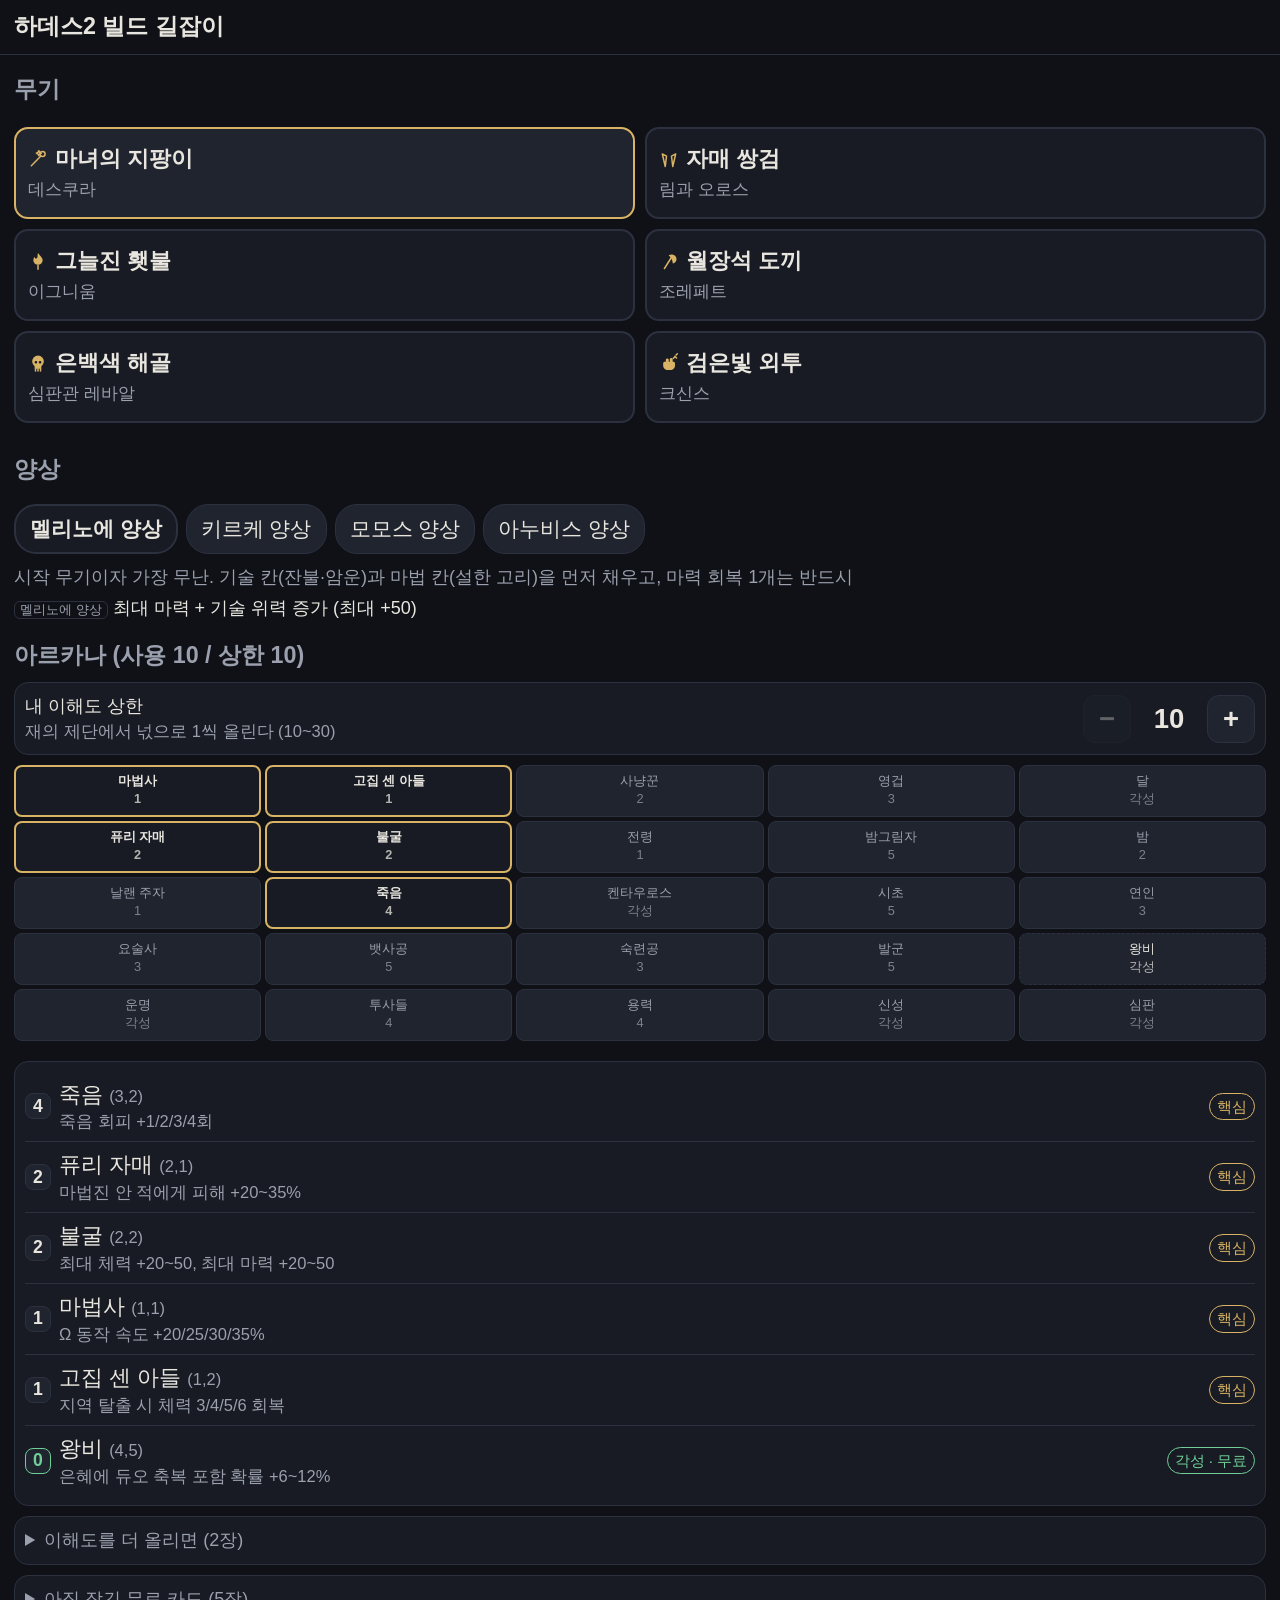
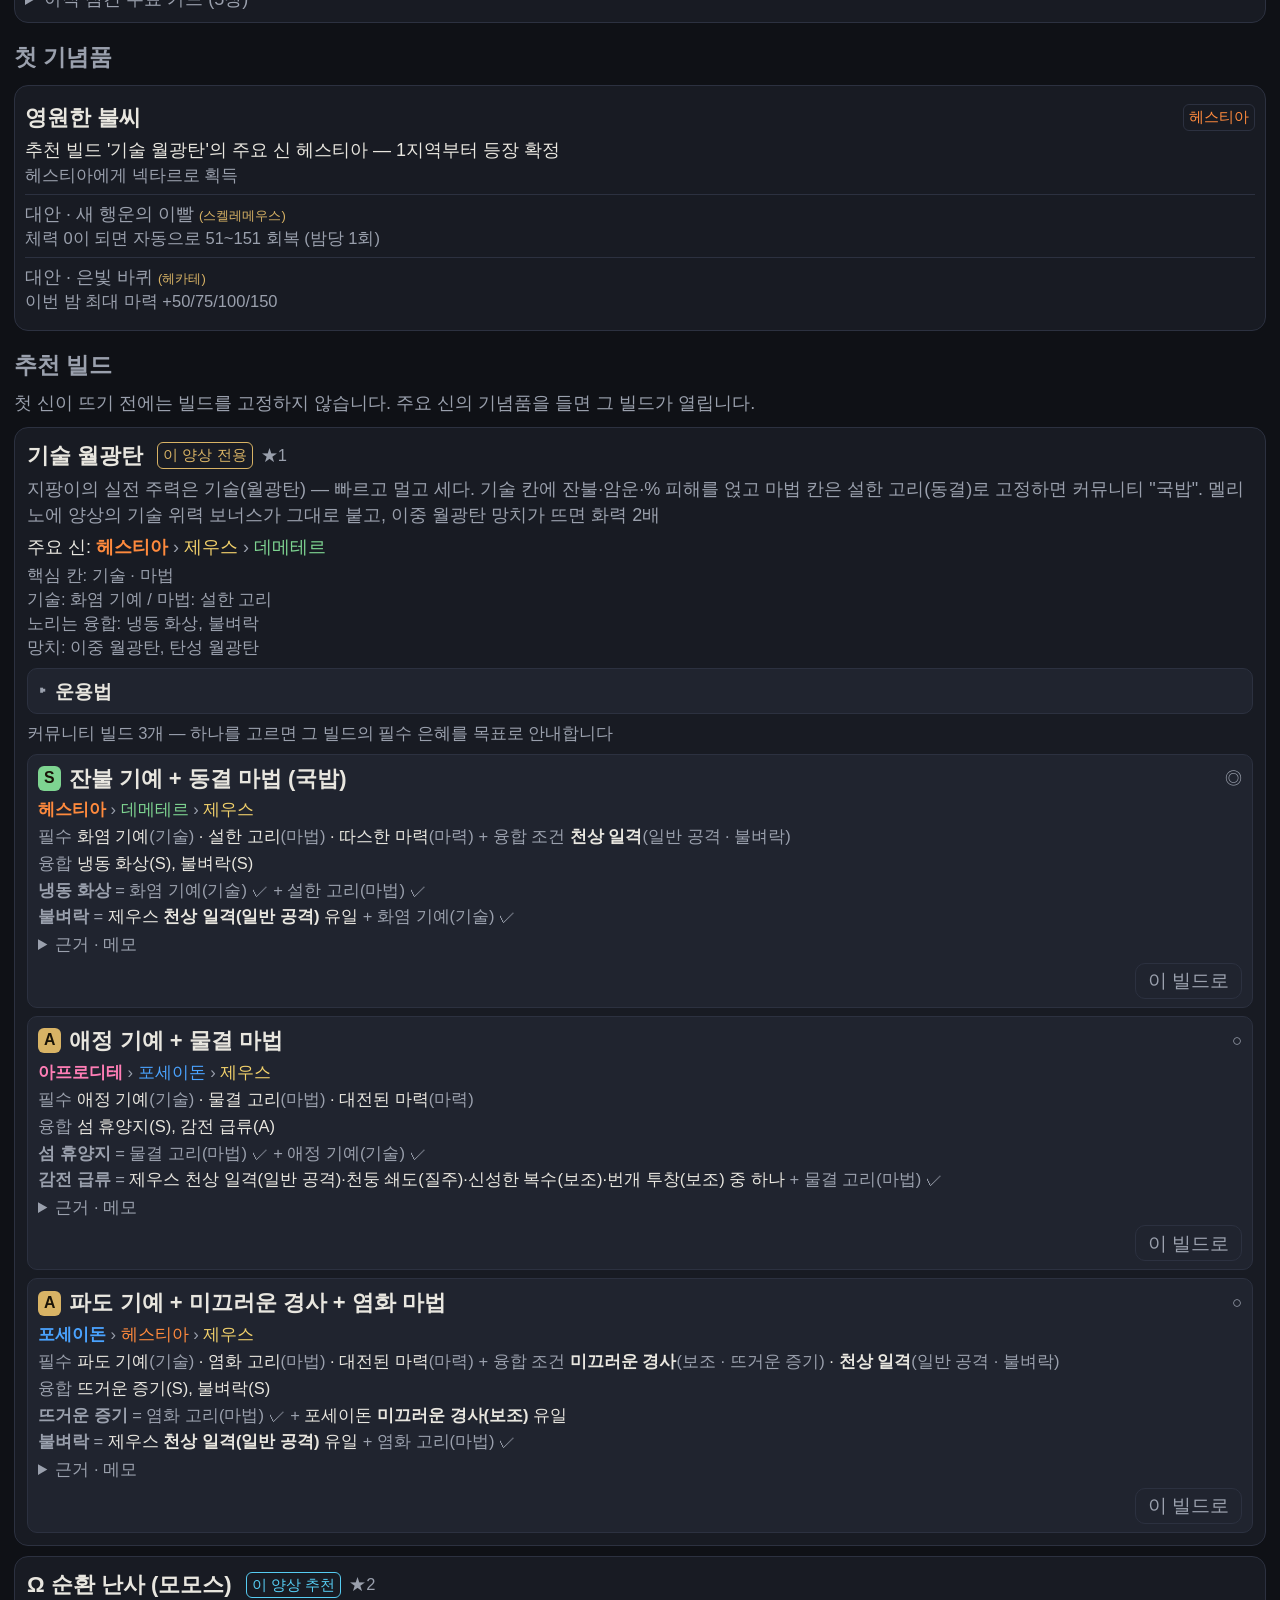
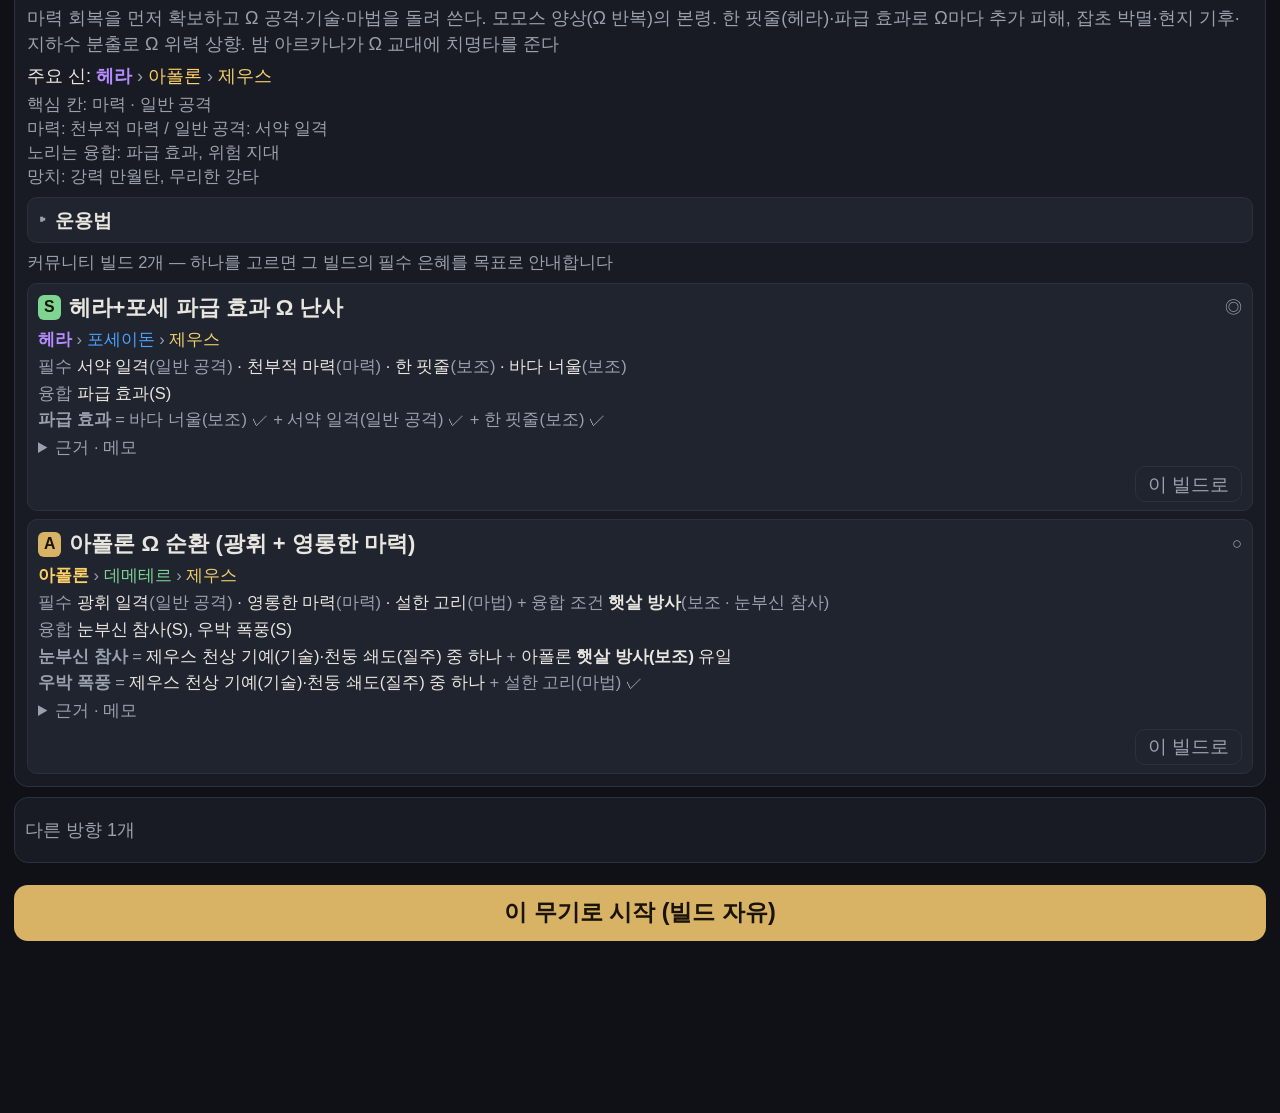
==== commit 4323613c: "8-J 빌드 카드 완성 배치: 융합 조건 은혜를 카드·추천·체크리스트에 (염화 고리 등 26개 조건 필수), 검사기 [배치] 0건 (49/49) Co-Authored-By: Cla" ====
--- a/docs/index.html
+++ b/docs/index.html
@@ -281,7 +281,7 @@
 </style>
 <div id="app"></div>
 <div id="toast" hidden></div>
-<script type="application/json" id="h2-data">{"boons":[{"id":"zeus_heaven_strike","god":"zeus","name_ko":"천상 일격","name_en":"Heaven Strike","slot":"attack","occupies_slot":true,"effect":"공격이 암운 부여","rarity_scaling":"암운 피해 80/120/160/200","tags":["curse_apply:blitz","beginner_safe"],"prereq":null,"conflicts":["aphrodite_flutter_strike","apollo_nova_strike","ares_vicious_strike","demeter_ice_strike","hephaestus_volcanic_strike","hera_sworn_strike","hestia_flame_strike","poseidon_wave_strike"],"conflict_reason":"슬롯 배타 - 같은 칸에는 신 1명만 장착 가능","verified":true,"source":["wiki","namu"]},{"id":"zeus_heaven_flourish","god":"zeus","name_ko":"천상 기예","name_en":"Heaven Flourish","slot":"special","occupies_slot":true,"effect":"기술이 암운 부여","rarity_scaling":"암운 피해 100/130/160/190","tags":["curse_apply:blitz","beginner_safe"],"prereq":null,"conflicts":["aphrodite_flutter_flourish","apollo_nova_flourish","ares_vicious_flourish","demeter_ice_flourish","hephaestus_volcanic_flourish","hera_sworn_flourish","hestia_flame_flourish","poseidon_wave_flourish"],"conflict_reason":"슬롯 배타 - 같은 칸에는 신 1명만 장착 가능","verified":true,"source":["wiki","namu"]},{"id":"zeus_storm_ring","god":"zeus","name_ko":"폭풍 고리","name_en":"Storm Ring","slot":"cast","occupies_slot":true,"effect":"마법진 안 적에게 번개 반복 낙뢰","rarity_scaling":"낙뢰 피해 25/30/35/40 (0.35초)","tags":["ring","aoe","dot"],"prereq":null,"conflicts":["aphrodite_rapture_ring","apollo_solar_ring","ares_sword_ring","demeter_arctic_ring","hephaestus_anvil_ring","hera_engagement_ring","hestia_smolder_ring","poseidon_tidal_ring"],"conflict_reason":"슬롯 배타 - 같은 칸에는 신 1명만 장착 가능","verified":true,"source":["wiki","namu"]},{"id":"zeus_thunder_rush","god":"zeus","name_ko":"천둥 쇄도","name_en":"Thunder Rush","slot":"sprint","occupies_slot":true,"effect":"질주/돌진 시 주변 적에 낙뢰","rarity_scaling":"낙뢰 피해 20/25/30/35 (0.35초)","tags":["sprint_damage"],"prereq":null,"conflicts":["aphrodite_passion_rush","apollo_blinding_rush","ares_stabbing_rush","demeter_frigid_rush","hephaestus_smithy_rush","hera_nexus_rush","hestia_heat_rush","poseidon_breaker_rush"],"conflict_reason":"슬롯 배타 - 같은 칸에는 신 1명만 장착 가능","verified":true,"source":["wiki","namu"]},{"id":"zeus_ionic_gain","god":"zeus","name_ko":"대전된 마력","name_en":"Ionic Gain","slot":"magick","occupies_slot":true,"effect":"방마다 마력 완전 회복 샘 등장","rarity_scaling":"재등장 10/9/8/7초","tags":["mana_regen","beginner_safe"],"prereq":null,"conflicts":["aphrodite_glamour_gain","apollo_lucid_gain","ares_grisly_gain","demeter_tranquil_gain","hephaestus_tough_gain","hera_born_gain","hestia_cardio_gain","poseidon_flood_gain"],"conflict_reason":"슬롯 배타 - 같은 칸에는 신 1명만 장착 가능","verified":true,"source":["wiki","namu"]},{"id":"zeus_power_surge","god":"zeus","name_ko":"전압 급증","name_en":"Power Surge","slot":"passive","occupies_slot":false,"effect":"Ω 동작 사용 시 무작위 적에 낙뢰","rarity_scaling":"낙뢰 피해 30/40/50/60","tags":["omega","per_hit"],"prereq":null,"verified":true,"source":["wiki","namu"]},{"id":"zeus_divine_vengeance","god":"zeus","name_ko":"신성한 복수","name_en":"Divine Vengeance","slot":"passive","occupies_slot":false,"effect":"피격 시 가해자에 낙뢰 반격","rarity_scaling":"피해 100 (최대 2/3/4/5회)","tags":["retaliate","duo_key"],"prereq":null,"verified":true,"source":["wiki","namu"]},{"id":"zeus_lightning_lance","god":"zeus","name_ko":"번개 투창","name_en":"Lightning Lance","slot":"passive","occupies_slot":false,"effect":"마법진 위치 조준, 범위 내 낙뢰","rarity_scaling":"낙뢰 피해 50/70/90/110","tags":["cast","ranged_cast","duo_key"],"prereq":{"all":[{"any":["cat:ring"]}]},"conflicts":["hestia_glowing_coal","demeter_local_climate","duo_demeter_ares","dionysus_tipsy_shot"],"conflict_reason":"마법 변형 계열 - 동시 채용 불가 (위키 명시)","verified":true,"source":["wiki","namu"]},{"id":"zeus_static_shock","god":"zeus","name_ko":"정전기 충격","name_en":"Static Shock","slot":"passive","occupies_slot":false,"effect":"타격 시 4회 튕기는 연쇄 번개, 마력 50 점유","rarity_scaling":"연쇄 피해 10/15/20/25","tags":["chain","aoe","duo_key","per_hit"],"prereq":null,"verified":true,"source":["wiki","namu"]},{"id":"zeus_double_strike","god":"zeus","name_ko":"후속 낙뢰","name_en":"Double Strike","slot":"passive","occupies_slot":false,"effect":"낙뢰가 2회 발생할 확률","rarity_scaling":"추가 확률 +10/15/20/25%","tags":[],"prereq":{"all":[{"any":["zeus_heaven_strike","zeus_heaven_flourish","zeus_storm_ring","zeus_thunder_rush","zeus_power_surge","zeus_divine_vengeance","zeus_lightning_lance"]}]},"verified":true,"source":["wiki","namu"]},{"id":"zeus_arc_flash","god":"zeus","name_ko":"전기 구이","name_en":"Arc Flash","slot":"passive","occupies_slot":false,"effect":"Ω 피해가 암운 즉시 발동+강화","rarity_scaling":"Ω 암운 추가 피해 +30/40/50/60%","tags":["omega","curse_scale:blitz"],"prereq":{"all":[{"any":["zeus_heaven_strike","zeus_heaven_flourish"]}]},"verified":true,"source":["wiki","namu"]},{"id":"zeus_electric_overload","god":"zeus","name_ko":"전력 과부하","name_en":"Electric Overload","slot":"passive","occupies_slot":false,"effect":"연쇄 번개 피해 증가, 3회 더 튕김","rarity_scaling":"연쇄 피해 +20/30/40/50%","tags":["chain","aoe"],"prereq":{"all":[{"any":["zeus_static_shock"]}]},"verified":true,"source":["wiki","namu"]},{"id":"zeus_air_quality","god":"zeus","name_ko":"청정한 대기","name_en":"Air Quality","slot":"infusion","occupies_slot":false,"effect":"공기 5 이상이면 최소 피해 50 보장","infusion_req":{"element":"air","count":3},"tags":[],"prereq":null,"verified":true,"source":["wiki","namu"]},{"id":"zeus_shocking_loss","god":"zeus","name_ko":"청천벽력","name_en":"Shocking Loss","slot":"legendary","occupies_slot":false,"effect":"첫 피해 시 25% 확률로 적 즉사","tags":["boss_dmg"],"prereq":{"all":[{"any":["zeus_heaven_strike","zeus_heaven_flourish","zeus_storm_ring","zeus_thunder_rush","zeus_ionic_gain"]},{"any":["zeus_static_shock","zeus_power_surge","zeus_lightning_lance","zeus_divine_vengeance"]},{"any":["zeus_arc_flash","zeus_double_strike","zeus_electric_overload"]}]},"verified":true,"source":["wiki","namu"]},{"id":"hestia_flame_strike","god":"hestia","name_ko":"화염 일격","name_en":"Flame Strike","slot":"attack","occupies_slot":true,"effect":"공격이 잔불 부여","rarity_scaling":"잔불 피해 30/45/60/75","tags":["curse_apply:scorch","dot","beginner_safe","per_hit"],"prereq":null,"conflicts":["aphrodite_flutter_strike","apollo_nova_strike","ares_vicious_strike","demeter_ice_strike","hephaestus_volcanic_strike","hera_sworn_strike","poseidon_wave_strike","zeus_heaven_strike"],"conflict_reason":"슬롯 배타 - 같은 칸에는 신 1명만 장착 가능","verified":true,"source":["wiki","namu"]},{"id":"hestia_flame_flourish","god":"hestia","name_ko":"화염 기예","name_en":"Flame Flourish","slot":"special","occupies_slot":true,"effect":"기술이 잔불 부여","rarity_scaling":"잔불 피해 35/53/70/88","tags":["curse_apply:scorch","dot","beginner_safe","per_hit"],"prereq":null,"conflicts":["aphrodite_flutter_flourish","apollo_nova_flourish","ares_vicious_flourish","demeter_ice_flourish","hephaestus_volcanic_flourish","hera_sworn_flourish","poseidon_wave_flourish","zeus_heaven_flourish"],"conflict_reason":"슬롯 배타 - 같은 칸에는 신 1명만 장착 가능","verified":true,"source":["wiki","namu"]},{"id":"hestia_smolder_ring","god":"hestia","name_ko":"염화 고리","name_en":"Smolder Ring","slot":"cast","occupies_slot":true,"effect":"마법진 안 적에 잔불 반복 부여","rarity_scaling":"잔불 피해 40/60/80/100 (1초)","tags":["ring","curse_apply:scorch","dot","aoe"],"prereq":null,"conflicts":["aphrodite_rapture_ring","apollo_solar_ring","ares_sword_ring","demeter_arctic_ring","hephaestus_anvil_ring","hera_engagement_ring","poseidon_tidal_ring","zeus_storm_ring"],"conflict_reason":"슬롯 배타 - 같은 칸에는 신 1명만 장착 가능","verified":true,"source":["wiki","namu"]},{"id":"hestia_heat_rush","god":"hestia","name_ko":"열기 쇄도","name_en":"Heat Rush","slot":"sprint","occupies_slot":true,"effect":"질주 시 불씨 자국, 잔불 피해 1로 감소","rarity_scaling":"자국 피해 10/15/20/25 (0.25초)","tags":["sprint_damage","armor"],"prereq":null,"conflicts":["aphrodite_passion_rush","apollo_blinding_rush","ares_stabbing_rush","demeter_frigid_rush","hephaestus_smithy_rush","hera_nexus_rush","poseidon_breaker_rush","zeus_thunder_rush"],"conflict_reason":"슬롯 배타 - 같은 칸에는 신 1명만 장착 가능","verified":true,"source":["wiki","namu"]},{"id":"hestia_cardio_gain","god":"hestia","name_ko":"따스한 마력","name_en":"Cardio Gain","slot":"magick","occupies_slot":true,"effect":"공격/기술 명중 시 마력 회복","rarity_scaling":"마력 4/6/8/10","tags":["mana_regen","beginner_safe","per_hit"],"prereq":null,"conflicts":["aphrodite_glamour_gain","apollo_lucid_gain","ares_grisly_gain","demeter_tranquil_gain","hephaestus_tough_gain","hera_born_gain","poseidon_flood_gain","zeus_ionic_gain"],"conflict_reason":"슬롯 배타 - 같은 칸에는 신 1명만 장착 가능","verified":true,"source":["wiki","namu"]},{"id":"hestia_highly_flammable","god":"hestia","name_ko":"불쏘시개","name_en":"Highly Flammable","slot":"passive","occupies_slot":false,"effect":"첫 잔불 부여 시 추가 잔불","rarity_scaling":"+80/120/160/200","tags":["curse_scale:scorch","dot","duo_key"],"prereq":{"all":[{"any":["hestia_flame_strike","hestia_flame_flourish","hestia_smolder_ring"]}]},"verified":true,"source":["wiki","namu"]},{"id":"hestia_glowing_coal","god":"hestia","name_ko":"달아오른 숯","name_en":"Glowing Coal","slot":"passive","occupies_slot":false,"effect":"마법 조준 화염구, 착탄점에 마법진","rarity_scaling":"폭발 피해 60/90/120/150","tags":["cast","ranged_cast","aoe","duo_key"],"prereq":{"all":[{"any":["cat:ring"]}]},"conflicts":["zeus_lightning_lance","demeter_local_climate","duo_demeter_ares","dionysus_tipsy_shot"],"conflict_reason":"마법 변형 계열 - 동시 채용 불가 (위키 명시)","verified":true,"source":["wiki","namu"],"notes":"위키 전제조건 칸 비어있음. 링 은혜 필요로 추정 - 검증 필요"},{"id":"hestia_controlled_burn","god":"hestia","name_ko":"화력 보강","name_en":"Controlled Burn","slot":"passive","occupies_slot":false,"effect":"Ω 기술이 화염구 발사, 마력 +10 소모","rarity_scaling":"폭발 피해 100/150/200/250","tags":["omega_special","aoe","duo_key"],"prereq":null,"verified":true,"source":["wiki","namu"]},{"id":"hestia_flash_fry","god":"hestia","name_ko":"천연가스","name_en":"Flash Fry","slot":"passive","occupies_slot":false,"effect":"적 처치 시 폭발로 주변 피해","rarity_scaling":"폭발 피해 60/90/120/150","tags":["aoe","beginner_safe"],"prereq":null,"verified":true,"source":["wiki","namu"]},{"id":"hestia_hot_pot","god":"hestia","name_ko":"끓는 냄비","name_en":"Hot Pot","slot":"passive","occupies_slot":false,"effect":"회피 확률, 잔불 적 상대로 2배","rarity_scaling":"회피 +4/5/6/7%","tags":["armor","curse_scale:scorch"],"prereq":{"all":[{"any":["hestia_flame_strike","hestia_flame_flourish","hestia_smolder_ring"]}]},"verified":true,"source":["wiki","namu"]},{"id":"hestia_pyro_technique","god":"hestia","name_ko":"완전 연소","name_en":"Pyro Technique","slot":"passive","occupies_slot":false,"effect":"잔불 피해 속도 증가","rarity_scaling":"+50/75/100/125%","tags":["curse_scale:scorch","dot"],"prereq":{"all":[{"any":["hestia_flame_strike","hestia_flame_flourish","hestia_smolder_ring"]}]},"verified":true,"source":["wiki","namu"]},{"id":"hestia_snuffed_candle","god":"hestia","name_ko":"꺼진 촛불","name_en":"Snuffed Candle","slot":"passive","occupies_slot":false,"effect":"고립된 적에게 추가 피해","rarity_scaling":"+15/18/21/24%","tags":["boss_dmg"],"prereq":null,"verified":true,"source":["wiki","namu"]},{"id":"hestia_slow_cooker","god":"hestia","name_ko":"솥단지 예열","name_en":"Slow Cooker","slot":"infusion","occupies_slot":false,"effect":"불 은혜 수만큼 공격/기술 위력 증가","infusion_req":{"element":"fire","count":2},"tags":[],"prereq":null,"verified":true,"source":["wiki","namu"]},{"id":"hestia_fire_away","god":"hestia","name_ko":"불길 장벽","name_en":"Fire Away","slot":"legendary","occupies_slot":false,"effect":"마법진이 적 원거리탄 파괴+잔불 부여","rarity_scaling":"잔불 400 (3초)","tags":["curse_apply:scorch","armor"],"prereq":{"all":[{"any":["hestia_smolder_ring","hestia_flame_strike","hestia_flame_flourish"]},{"any":["hestia_flash_fry","hestia_hot_pot","hestia_pyro_technique","hestia_highly_flammable"]},{"any":["hestia_glowing_coal","hestia_controlled_burn"]}]},"verified":true,"source":["wiki","namu"]},{"id":"poseidon_wave_strike","god":"poseidon","name_ko":"파도 일격","name_en":"Wave Strike","slot":"attack","occupies_slot":true,"effect":"공격이 물보라로 적을 밀쳐냄","rarity_scaling":"물보라 피해 20/25/30/35","tags":["splash","knockback","beginner_safe","per_hit"],"prereq":null,"conflicts":["aphrodite_flutter_strike","apollo_nova_strike","ares_vicious_strike","demeter_ice_strike","hephaestus_volcanic_strike","hera_sworn_strike","hestia_flame_strike","zeus_heaven_strike"],"conflict_reason":"슬롯 배타 - 같은 칸에는 신 1명만 장착 가능","verified":true,"source":["wiki","namu"]},{"id":"poseidon_wave_flourish","god":"poseidon","name_ko":"파도 기예","name_en":"Wave Flourish","slot":"special","occupies_slot":true,"effect":"기술이 물보라로 적을 밀쳐냄","rarity_scaling":"물보라 피해 25/30/35/40","tags":["splash","knockback","beginner_safe","per_hit"],"prereq":null,"conflicts":["aphrodite_flutter_flourish","apollo_nova_flourish","ares_vicious_flourish","demeter_ice_flourish","hephaestus_volcanic_flourish","hera_sworn_flourish","hestia_flame_flourish","zeus_heaven_flourish"],"conflict_reason":"슬롯 배타 - 같은 칸에는 신 1명만 장착 가능","verified":true,"source":["wiki","namu"]},{"id":"poseidon_tidal_ring","god":"poseidon","name_ko":"물결 고리","name_en":"Tidal Ring","slot":"cast","occupies_slot":true,"effect":"마법진이 즉시 강한 물보라+침수 부여","rarity_scaling":"물보라 피해 60/90/120/150","tags":["ring","splash","curse_apply:froth","aoe"],"prereq":null,"conflicts":["aphrodite_rapture_ring","apollo_solar_ring","ares_sword_ring","demeter_arctic_ring","demeter_local_climate","dionysus_tipsy_shot","duo_demeter_ares","hephaestus_anvil_ring","hera_engagement_ring","hestia_smolder_ring","zeus_storm_ring"],"conflict_reason":"슬롯 배타 - 같은 칸에는 신 1명만 장착 가능","verified":true,"source":["wiki","namu"]},{"id":"poseidon_breaker_rush","god":"poseidon","name_ko":"격랑 쇄도","name_en":"Breaker Rush","slot":"sprint","occupies_slot":true,"effect":"질주 중 첫 충돌 적에게 폭발+넉백","rarity_scaling":"충격 피해 80/100/120/140","tags":["sprint_damage","knockback"],"prereq":null,"conflicts":["aphrodite_passion_rush","apollo_blinding_rush","ares_stabbing_rush","demeter_frigid_rush","hephaestus_smithy_rush","hera_nexus_rush","hestia_heat_rush","zeus_thunder_rush"],"conflict_reason":"슬롯 배타 - 같은 칸에는 신 1명만 장착 가능","verified":true,"source":["wiki","namu"]},{"id":"poseidon_flood_gain","god":"poseidon","name_ko":"넘치는 마력","name_en":"Flood Gain","slot":"magick","occupies_slot":true,"effect":"Ω 동작 후 잠시 쓴 마력이 전부 회복","rarity_scaling":"지속 4/5/6/7초 (8초 재사용)","tags":["mana_regen","omega"],"prereq":null,"conflicts":["aphrodite_glamour_gain","apollo_lucid_gain","ares_grisly_gain","demeter_tranquil_gain","hephaestus_tough_gain","hera_born_gain","hestia_cardio_gain","zeus_ionic_gain"],"conflict_reason":"슬롯 배타 - 같은 칸에는 신 1명만 장착 가능","verified":true,"source":["wiki","namu"]},{"id":"poseidon_hydraulic_might","god":"poseidon","name_ko":"세찬 물줄기","name_en":"Hydraulic Might","slot":"passive","occupies_slot":false,"effect":"전투 시작 10초간 공격/기술 강화","rarity_scaling":"+100/133/166/200%","tags":["boss_dmg"],"prereq":null,"verified":true,"source":["wiki","namu"]},{"id":"poseidon_buried_treasure","god":"poseidon","name_ko":"바다의 보배","name_en":"Buried Treasure","slot":"passive","occupies_slot":false,"effect":"소소한 발견물 가치 상승, 즉시 자원 획득","rarity_scaling":"보상 +50/75/100/125%","tags":["meta","duo_key"],"prereq":null,"verified":true,"source":["wiki","namu"]},{"id":"poseidon_high_surf","god":"poseidon","name_ko":"거친 풍랑","name_en":"High Surf","slot":"passive","occupies_slot":false,"effect":"적이 공격 시작할 때 물보라 반격, 마력 30 점유","rarity_scaling":"물보라 피해 40/60/80/100","tags":["splash","retaliate","aoe"],"prereq":null,"verified":true,"source":["wiki","namu"]},{"id":"poseidon_sea_star","god":"poseidon","name_ko":"물밑 보답","name_en":"Sea Star","slot":"passive","occupies_slot":false,"effect":"은혜 외 보상 획득 시 복제 확률","rarity_scaling":"복제 확률 25/30/35/40%","tags":["meta","duo_key"],"prereq":null,"verified":true,"source":["wiki","namu"]},{"id":"poseidon_slippery_slope","god":"poseidon","name_ko":"미끄러운 경사","name_en":"Slippery Slope","slot":"passive","occupies_slot":false,"effect":"물보라가 침수 부여, 침수 피해 증가","rarity_scaling":"침수 피해 +20/50/80/110%","tags":["curse_apply:froth","curse_scale:froth","splash","duo_key"],"prereq":{"all":[{"any":["poseidon_wave_strike","poseidon_wave_flourish"]}]},"verified":true,"source":["wiki","namu"]},{"id":"poseidon_geyser_spout","god":"poseidon","name_ko":"지하수 분출","name_en":"Geyser Spout","slot":"passive","occupies_slot":false,"effect":"Ω 마법 위력 증가 + 넉백","rarity_scaling":"Ω 마법 위력 +150/200/250/300","tags":["omega_cast","knockback"],"prereq":{"all":[{"any":["cat:ring"]}]},"conflicts":["apollo_prominence_flare","ares_meat_grinder"],"conflict_reason":"Ω 마법 변형 - 동시 채용 불가 (위키 명시)","verified":true,"source":["wiki","namu"]},{"id":"poseidon_ocean_swell","god":"poseidon","name_ko":"바다 너울","name_en":"Ocean Swell","slot":"passive","occupies_slot":false,"effect":"Ω 동작이 전방 광역 파도 발사, 마력 +5","rarity_scaling":"파도 피해 40/60/80/100","tags":["omega","aoe","knockback","duo_key"],"prereq":null,"verified":true,"source":["wiki","namu"]},{"id":"poseidon_water_fitness","god":"poseidon","name_ko":"흐르는 활력","name_en":"Water Fitness","slot":"infusion","occupies_slot":false,"effect":"물 은혜 수만큼 최대 체력 증가","infusion_req":{"element":"water","count":2},"tags":["max_hp"],"prereq":null,"verified":true,"source":["wiki","namu"]},{"id":"poseidon_king_tide","god":"poseidon","name_ko":"지진 해일","name_en":"King Tide","slot":"legendary","occupies_slot":false,"effect":"물보라 범위 확대, 수호자에 큰 추가 피해","rarity_scaling":"수호자 대상 +200%","tags":["splash","boss_dmg"],"prereq":{"all":[{"any":["poseidon_wave_strike","poseidon_wave_flourish"]},{"any":["poseidon_breaker_rush","poseidon_flood_gain","poseidon_geyser_spout"]},{"any":["poseidon_hydraulic_might","poseidon_ocean_swell","poseidon_slippery_slope","poseidon_high_surf"]}]},"verified":true,"source":["wiki","namu"]},{"id":"demeter_ice_strike","god":"demeter","name_ko":"얼음 일격","name_en":"Ice Strike","slot":"attack","occupies_slot":true,"effect":"공격 피해 증가 + 동결 부여","rarity_scaling":"공격 피해 +30/45/60/75%","tags":["curse_apply:freeze","beginner_safe","pct_dmg"],"prereq":null,"conflicts":["aphrodite_flutter_strike","apollo_nova_strike","ares_vicious_strike","hephaestus_volcanic_strike","hera_sworn_strike","hestia_flame_strike","poseidon_wave_strike","zeus_heaven_strike"],"conflict_reason":"슬롯 배타 - 같은 칸에는 신 1명만 장착 가능","verified":true,"source":["wiki","namu"]},{"id":"demeter_ice_flourish","god":"demeter","name_ko":"얼음 기예","name_en":"Ice Flourish","slot":"special","occupies_slot":true,"effect":"기술 피해 증가 + 동결 부여","rarity_scaling":"기술 피해 +40/60/80/100%","tags":["curse_apply:freeze","beginner_safe","pct_dmg"],"prereq":null,"conflicts":["aphrodite_flutter_flourish","apollo_nova_flourish","ares_vicious_flourish","hephaestus_volcanic_flourish","hera_sworn_flourish","hestia_flame_flourish","poseidon_wave_flourish","zeus_heaven_flourish"],"conflict_reason":"슬롯 배타 - 같은 칸에는 신 1명만 장착 가능","verified":true,"source":["wiki","namu"]},{"id":"demeter_arctic_ring","god":"demeter","name_ko":"설한 고리","name_en":"Arctic Ring","slot":"cast","occupies_slot":true,"effect":"마법진이 동결 부여 + 반복 피해","rarity_scaling":"피해 10/15/20/25 (0.5초)","tags":["ring","curse_apply:freeze","aoe"],"prereq":null,"conflicts":["aphrodite_rapture_ring","apollo_solar_ring","ares_sword_ring","hephaestus_anvil_ring","hera_engagement_ring","hestia_smolder_ring","poseidon_tidal_ring","zeus_storm_ring"],"conflict_reason":"슬롯 배타 - 같은 칸에는 신 1명만 장착 가능","verified":true,"source":["wiki","namu"]},{"id":"demeter_frigid_rush","god":"demeter","name_ko":"한풍 쇄도","name_en":"Frigid Rush","slot":"sprint","occupies_slot":true,"effect":"질주 시 선풍 생성, 멈춰도 지속","rarity_scaling":"선풍 피해 4/6/8/10 (0.25초)","tags":["sprint_damage","curse_apply:gust","aoe","beginner_safe"],"prereq":null,"conflicts":["aphrodite_passion_rush","apollo_blinding_rush","ares_stabbing_rush","hephaestus_smithy_rush","hera_nexus_rush","hestia_heat_rush","poseidon_breaker_rush","zeus_thunder_rush"],"conflict_reason":"슬롯 배타 - 같은 칸에는 신 1명만 장착 가능","verified":true,"source":["wiki","namu"]},{"id":"demeter_tranquil_gain","god":"demeter","name_ko":"차분한 마력","name_en":"Tranquil Gain","slot":"magick","occupies_slot":true,"effect":"0.5초 정지 시 마력 급속 회복","rarity_scaling":"마력 50/75/100/125% (1초)","tags":["mana_regen"],"prereq":null,"conflicts":["aphrodite_glamour_gain","apollo_lucid_gain","ares_grisly_gain","hephaestus_tough_gain","hera_born_gain","hestia_cardio_gain","poseidon_flood_gain","zeus_ionic_gain"],"conflict_reason":"슬롯 배타 - 같은 칸에는 신 1명만 장착 가능","verified":true,"source":["wiki","namu"]},{"id":"demeter_arctic_gale","god":"demeter","name_ko":"혹한 강풍","name_en":"Arctic Gale","slot":"passive","occupies_slot":false,"effect":"마법진 위치에 선풍 생성","rarity_scaling":"선풍 피해 4/8/12/16 (0.25초)","tags":["cast","curse_apply:gust","aoe","duo_key"],"prereq":null,"verified":true,"source":["wiki","namu"]},{"id":"demeter_plentiful_forage","god":"demeter","name_ko":"풍족한 채집","name_en":"Plentiful Forage","slot":"passive","occupies_slot":false,"effect":"자원 채집 시 체력 회복","rarity_scaling":"체력 10/12/14/16%","tags":["heal","duo_key","beginner_safe"],"prereq":null,"verified":true,"source":["wiki","namu"]},{"id":"demeter_steady_growth","god":"demeter","name_ko":"꾸준한 성장","name_en":"Steady Growth","slot":"passive","occupies_slot":false,"effect":"일정 방 클리어마다 은혜 희귀도 상승","rarity_scaling":"6/5/4/3방마다","tags":["duo_key","beginner_safe"],"prereq":null,"verified":true,"source":["wiki","namu"],"notes":"전제조건: 영웅 등급이 아닌 은혜 1개 이상 보유"},{"id":"demeter_snow_queen","god":"demeter","name_ko":"방한 외투","name_en":"Snow Queen","slot":"passive","occupies_slot":false,"effect":"지역마다 피해 1회 차단 보호막, 마력 점유","rarity_scaling":"마력 점유 25/20/15/10","tags":["armor"],"prereq":null,"verified":true,"source":["wiki","namu"]},{"id":"demeter_weed_killer","god":"demeter","name_ko":"잡초 박멸","name_en":"Weed Killer","slot":"passive","occupies_slot":false,"effect":"Ω 공격 피해 증가, 마력 +10 소모","rarity_scaling":"Ω 공격 +50/75/100/125%","tags":["omega_attack"],"prereq":{"all":[{"any":["cat:strike"]}]},"conflicts":["staff_rapid_thrasher","blades_rapid_onslaught","axe_rapid_slash"],"conflict_reason":"공격 속도 망치와 잡초 박멸은 동시 채용 불가 (위키 명시)","verified":true,"source":["wiki","namu"]},{"id":"demeter_local_climate","god":"demeter","name_ko":"현지 기후","name_en":"Local Climate","slot":"passive","occupies_slot":false,"effect":"Ω 마법 피해 증가, 진 안에 있으면 2배","rarity_scaling":"Ω 마법 +20/30/40/50%","tags":["omega_cast"],"prereq":{"all":[{"any":["cat:ring"]}]},"conflicts":["zeus_lightning_lance","hestia_glowing_coal","duo_demeter_ares","poseidon_tidal_ring","dionysus_tipsy_shot"],"conflict_reason":"마법 변형 계열 - 동시 채용 불가 (위키 명시)","verified":true,"source":["wiki","namu"],"notes":"조수 고리(Tidal Ring) 제외"},{"id":"demeter_cold_storage","god":"demeter","name_ko":"냉장 보관","name_en":"Cold Storage","slot":"passive","occupies_slot":false,"effect":"동결 지속시간 증가","rarity_scaling":"+2/3/4/5초","tags":["curse_scale:freeze"],"prereq":{"all":[{"any":["demeter_ice_strike","demeter_ice_flourish","demeter_arctic_ring"]}]},"verified":true,"source":["wiki","namu"]},{"id":"demeter_frosty_veneer","god":"demeter","name_ko":"쌀쌀맞은 외관","name_en":"Frosty Veneer","slot":"infusion","occupies_slot":false,"effect":"물 6 이상 시 20 이상 피해를 감소","infusion_req":{"element":"water","count":4},"tags":["armor"],"prereq":null,"verified":true,"source":["wiki","namu"]},{"id":"demeter_winter_harvest","god":"demeter","name_ko":"겨울 추수","name_en":"Winter Harvest","slot":"legendary","occupies_slot":false,"effect":"동결 적이 체력 10%에서 산산조각, 광역 피해","rarity_scaling":"파열 피해 100","tags":["curse_scale:freeze","aoe","boss_dmg"],"prereq":{"all":[{"any":["demeter_ice_strike","demeter_ice_flourish","demeter_arctic_ring"]},{"any":["demeter_plentiful_forage","demeter_snow_queen","demeter_steady_growth"]},{"any":["demeter_weed_killer","demeter_cold_storage","demeter_local_climate"]}]},"verified":true,"source":["wiki","namu"]},{"id":"apollo_nova_strike","god":"apollo","name_ko":"광휘 일격","name_en":"Nova Strike","slot":"attack","occupies_slot":true,"effect":"공격 피해 증가 + 범위 확대","rarity_scaling":"공격 피해 +40/60/80/100%","tags":["aoe","beginner_safe","pct_dmg"],"prereq":null,"conflicts":["aphrodite_flutter_strike","ares_vicious_strike","demeter_ice_strike","hephaestus_volcanic_strike","hera_sworn_strike","hestia_flame_strike","poseidon_wave_strike","zeus_heaven_strike"],"conflict_reason":"슬롯 배타 - 같은 칸에는 신 1명만 장착 가능","verified":true,"source":["wiki","namu"]},{"id":"apollo_nova_flourish","god":"apollo","name_ko":"광휘 기예","name_en":"Nova Flourish","slot":"special","occupies_slot":true,"effect":"기술 피해 증가 + 범위 확대","rarity_scaling":"기술 피해 +60/80/100/120%","tags":["aoe","beginner_safe","pct_dmg"],"prereq":null,"conflicts":["aphrodite_flutter_flourish","ares_vicious_flourish","demeter_ice_flourish","hephaestus_volcanic_flourish","hera_sworn_flourish","hestia_flame_flourish","poseidon_wave_flourish","zeus_heaven_flourish"],"conflict_reason":"슬롯 배타 - 같은 칸에는 신 1명만 장착 가능","verified":true,"source":["wiki","namu"]},{"id":"apollo_solar_ring","god":"apollo","name_ko":"태양 고리","name_en":"Solar Ring","slot":"cast","occupies_slot":true,"effect":"마법진이 실명 부여 + 소멸 시 폭발","rarity_scaling":"피해 80/120/160/200","tags":["ring","curse_apply:daze","aoe"],"prereq":null,"conflicts":["aphrodite_rapture_ring","ares_sword_ring","demeter_arctic_ring","hephaestus_anvil_ring","hera_engagement_ring","hestia_smolder_ring","poseidon_tidal_ring","zeus_storm_ring"],"conflict_reason":"슬롯 배타 - 같은 칸에는 신 1명만 장착 가능","verified":true,"source":["wiki","namu"]},{"id":"apollo_blinding_rush","god":"apollo","name_ko":"섬광 쇄도","name_en":"Blinding Rush","slot":"sprint","occupies_slot":true,"effect":"질주 속도 증가 + 주변 적 실명","rarity_scaling":"질주 속도 +15/20/25/30%","tags":["curse_apply:daze","beginner_safe"],"prereq":null,"conflicts":["aphrodite_passion_rush","ares_stabbing_rush","demeter_frigid_rush","hephaestus_smithy_rush","hera_nexus_rush","hestia_heat_rush","poseidon_breaker_rush","zeus_thunder_rush"],"conflict_reason":"슬롯 배타 - 같은 칸에는 신 1명만 장착 가능","verified":true,"source":["wiki","namu"]},{"id":"apollo_lucid_gain","god":"apollo","name_ko":"영롱한 마력","name_en":"Lucid Gain","slot":"magick","occupies_slot":true,"effect":"마법진 소멸 시 마력 회복","rarity_scaling":"마력 40/60/80/100","tags":["mana_regen","cast","beginner_safe"],"prereq":null,"conflicts":["aphrodite_glamour_gain","ares_grisly_gain","demeter_tranquil_gain","hephaestus_tough_gain","hera_born_gain","hestia_cardio_gain","poseidon_flood_gain","zeus_ionic_gain"],"conflict_reason":"슬롯 배타 - 같은 칸에는 신 1명만 장착 가능","verified":true,"source":["wiki","namu"]},{"id":"apollo_light_smite","god":"apollo","name_ko":"빛살 강타","name_en":"Light Smite","slot":"passive","occupies_slot":false,"effect":"피격 시 반격 피해 + 주변 실명","rarity_scaling":"반격 피해 50/75/100/125","tags":["retaliate","curse_apply:daze","aoe","duo_key"],"prereq":null,"verified":true,"source":["wiki","namu"]},{"id":"apollo_perfect_image","god":"apollo","name_ko":"완벽한 매무새","name_en":"Perfect Image","slot":"passive","occupies_slot":false,"effect":"피격 전까지 피해 증가, 15초 무피격 시 회복","rarity_scaling":"+10/15/20/25%","tags":[],"prereq":null,"verified":true,"source":["wiki","namu"]},{"id":"apollo_dazzling_display","god":"apollo","name_ko":"현란한 솜씨","name_en":"Dazzling Display","slot":"passive","occupies_slot":false,"effect":"공격이 확률적으로 실명 부여","rarity_scaling":"실명 확률 +10/15/20/25%","tags":["curse_apply:daze","duo_key"],"prereq":{"all":[{"any":["apollo_nova_strike"]}]},"verified":true,"source":["wiki","namu"]},{"id":"apollo_back_burner","god":"apollo","name_ko":"빛나는 등판","name_en":"Back Burner","slot":"passive","occupies_slot":false,"effect":"실명된 적을 후방 공격 시 추가 피해","rarity_scaling":"후방 피해 +50/75/100/125%","tags":["curse_scale:daze","backstab"],"prereq":{"all":[{"any":["apollo_solar_ring","apollo_blinding_rush","apollo_dazzling_display","apollo_light_smite"]}]},"verified":true,"source":["wiki","namu"]},{"id":"apollo_prominence_flare","god":"apollo","name_ko":"햇살 방사","name_en":"Prominence Flare","slot":"passive","occupies_slot":false,"effect":"Ω 마법 소멸 후 2초간 그 자리 연속 피해","rarity_scaling":"피해 10/12/14/16 (0.13초)","tags":["omega_cast","aoe","duo_key"],"prereq":{"all":[{"any":["cat:ring"]}]},"conflicts":["poseidon_geyser_spout"],"conflict_reason":"Ω 마법 변형 - 동시 채용 불가 (위키 명시)","verified":true,"source":["wiki","namu"]},{"id":"apollo_super_nova","god":"apollo","name_ko":"초신성","name_en":"Super Nova","slot":"passive","occupies_slot":false,"effect":"마법진이 소멸까지 계속 커짐","rarity_scaling":"최대 크기 40/50/60/70%","tags":["cast_size","cast"],"prereq":null,"verified":true,"source":["wiki","namu"]},{"id":"apollo_extra_dose","god":"apollo","name_ko":"추가 처방","name_en":"Extra Dose","slot":"passive","occupies_slot":false,"effect":"공격이 2회 적중할 확률","rarity_scaling":"확률 +5/8/10/13%","tags":["attack_speed","per_hit"],"prereq":{"all":[{"any":["cat:strike"]}]},"verified":true,"source":["wiki","namu"]},{"id":"apollo_self_healing","god":"apollo","name_ko":"자가 치유","name_en":"Self Healing","slot":"infusion","occupies_slot":false,"effect":"불 3 이상 시 피격 피해의 일부 회복","infusion_req":{"element":"fire","count":2},"tags":["heal"],"prereq":null,"verified":true,"source":["wiki","namu"]},{"id":"apollo_exceptional_talent","god":"apollo","name_ko":"비상한 재능","name_en":"Exceptional Talent","slot":"legendary","occupies_slot":false,"effect":"Ω 공격/기술이 2회 발동, 마력 +20","tags":["omega_attack","omega_special","omega"],"prereq":{"all":[{"any":["apollo_nova_strike","apollo_nova_flourish"]},{"any":["apollo_solar_ring","apollo_blinding_rush","apollo_lucid_gain"]},{"any":["apollo_extra_dose","apollo_super_nova","apollo_back_burner","apollo_prominence_flare"]}]},"verified":true,"source":["wiki","namu"]},{"id":"aphrodite_flutter_strike","god":"aphrodite","name_ko":"애정 일격","name_en":"Flutter Strike","slot":"attack","occupies_slot":true,"effect":"근접한 적에게 공격 피해 대폭 증가","rarity_scaling":"근접 피해 +80/100/120/140%","tags":["close_up","pct_dmg"],"prereq":null,"conflicts":["apollo_nova_strike","ares_vicious_strike","demeter_ice_strike","hephaestus_volcanic_strike","hera_sworn_strike","hestia_flame_strike","poseidon_wave_strike","zeus_heaven_strike"],"conflict_reason":"슬롯 배타 - 같은 칸에는 신 1명만 장착 가능","verified":true,"source":["wiki","namu"]},{"id":"aphrodite_flutter_flourish","god":"aphrodite","name_ko":"애정 기예","name_en":"Flutter Flourish","slot":"special","occupies_slot":true,"effect":"근접한 적에게 기술 피해 대폭 증가","rarity_scaling":"근접 피해 +100/150/200/250%","tags":["close_up","pct_dmg"],"prereq":null,"conflicts":["apollo_nova_flourish","ares_vicious_flourish","demeter_ice_flourish","hephaestus_volcanic_flourish","hera_sworn_flourish","hestia_flame_flourish","poseidon_wave_flourish","zeus_heaven_flourish"],"conflict_reason":"슬롯 배타 - 같은 칸에는 신 1명만 장착 가능","verified":true,"source":["wiki","namu"]},{"id":"aphrodite_rapture_ring","god":"aphrodite","name_ko":"황홀 고리","name_en":"Rapture Ring","slot":"cast","occupies_slot":true,"effect":"마법진이 약화 부여 + 적을 중앙으로 끌어당김","rarity_scaling":"피해 10/15/20/25 (0.85초)","tags":["ring","curse_apply:weak","aoe"],"prereq":null,"conflicts":["apollo_solar_ring","ares_sword_ring","demeter_arctic_ring","hephaestus_anvil_ring","hera_engagement_ring","hestia_smolder_ring","poseidon_tidal_ring","zeus_storm_ring"],"conflict_reason":"슬롯 배타 - 같은 칸에는 신 1명만 장착 가능","verified":true,"source":["wiki","namu"]},{"id":"aphrodite_passion_rush","god":"aphrodite","name_ko":"열정 쇄도","name_en":"Passion Rush","slot":"sprint","occupies_slot":true,"effect":"질주 중·정지 시 주변 피해 + 약화","rarity_scaling":"폭발 피해 20/30/40/50","tags":["sprint_damage","curse_apply:weak","aoe"],"prereq":null,"conflicts":["apollo_blinding_rush","ares_stabbing_rush","demeter_frigid_rush","hephaestus_smithy_rush","hera_nexus_rush","hestia_heat_rush","poseidon_breaker_rush","zeus_thunder_rush"],"conflict_reason":"슬롯 배타 - 같은 칸에는 신 1명만 장착 가능","verified":true,"source":["wiki","namu"]},{"id":"aphrodite_glamour_gain","god":"aphrodite","name_ko":"매혹적 마력","name_en":"Glamour Gain","slot":"magick","occupies_slot":true,"effect":"근처 적 자동 약화 + 마력 서서히 회복","rarity_scaling":"마력 6/8/10/12 (1초)","tags":["mana_regen","curse_apply:weak","beginner_safe"],"prereq":null,"conflicts":["apollo_lucid_gain","ares_grisly_gain","demeter_tranquil_gain","hephaestus_tough_gain","hera_born_gain","hestia_cardio_gain","poseidon_flood_gain","zeus_ionic_gain"],"conflict_reason":"슬롯 배타 - 같은 칸에는 신 1명만 장착 가능","verified":true,"source":["wiki","namu"]},{"id":"aphrodite_shameless_attitude","god":"aphrodite","name_ko":"두꺼운 상판","name_en":"Shameless Attitude","slot":"passive","occupies_slot":false,"effect":"피해 증가, 체력 80% 이상이면 2배","rarity_scaling":"+5/7/9/11%","tags":[],"prereq":null,"verified":true,"source":["wiki","namu"]},{"id":"aphrodite_spiritual_affirmation","god":"aphrodite","name_ko":"정신력 확증","name_en":"Spiritual Affirmation","slot":"passive","occupies_slot":false,"effect":"이번 밤 체력·마력 획득량 증가","rarity_scaling":"+15/20/25/30%","tags":["max_hp","max_mana","beginner_safe"],"prereq":null,"verified":true,"source":["wiki","namu"]},{"id":"aphrodite_healthy_rebound","god":"aphrodite","name_ko":"기운찬 재기","name_en":"Healthy Rebound","slot":"passive","occupies_slot":false,"effect":"지역 탈출 시 체력 손실 적으면 완전 회복","rarity_scaling":"기준 체력 80/70/60/50%","tags":["heal","duo_key","beginner_safe"],"prereq":{"all":[{"any":["aphrodite_shameless_attitude"]}]},"verified":true,"source":["wiki","namu"]},{"id":"aphrodite_broken_resolve","god":"aphrodite","name_ko":"무너진 결심","name_en":"Broken Resolve","slot":"passive","occupies_slot":false,"effect":"약화 효과 강화","rarity_scaling":"피해 감소 +10/12/14/16%","tags":["curse_scale:weak","armor"],"prereq":{"all":[{"any":["aphrodite_rapture_ring","aphrodite_passion_rush","aphrodite_glamour_gain"]}]},"verified":true,"source":["wiki","namu"]},{"id":"aphrodite_sweet_surrender","god":"aphrodite","name_ko":"달콤한 항복","name_en":"Sweet Surrender","slot":"passive","occupies_slot":false,"effect":"약화된 적이 받는 피해 증가","rarity_scaling":"+10/15/20/25%","tags":["curse_scale:weak"],"prereq":{"all":[{"any":["aphrodite_rapture_ring","aphrodite_passion_rush","aphrodite_glamour_gain"]}]},"verified":true,"source":["wiki","namu"]},{"id":"aphrodite_heart_breaker","god":"aphrodite","name_ko":"실연의 아픔","name_en":"Heart Breaker","slot":"passive","occupies_slot":false,"effect":"마력 40 사용마다 연심 생성","rarity_scaling":"연심 피해 80/100/120/140","tags":["omega","aoe","duo_key","per_hit"],"prereq":null,"verified":true,"source":["wiki","namu"]},{"id":"aphrodite_secret_crush","god":"aphrodite","name_ko":"은밀한 호감","name_en":"Secret Crush","slot":"passive","occupies_slot":false,"effect":"공격 위력 증가, 마력 20 점유","rarity_scaling":"위력 +5/7/9/11","tags":[],"prereq":null,"verified":true,"source":["wiki","namu"]},{"id":"aphrodite_wispy_wiles","god":"aphrodite","name_ko":"무형의 운무","name_en":"Wispy Wiles","slot":"infusion","occupies_slot":false,"effect":"공기 은혜 수만큼 회피 확률","infusion_req":{"element":"air","count":2},"tags":["armor"],"prereq":null,"verified":true,"source":["wiki","namu"]},{"id":"aphrodite_nervous_wreck","god":"aphrodite","name_ko":"신경 쇠약","name_en":"Nervous Wreck","slot":"legendary","occupies_slot":false,"effect":"약화 부여 시 다른 신 저주 3종도 무작위 부여","tags":["curse_scale:weak","aoe"],"prereq":{"all":[{"any":["aphrodite_broken_resolve","aphrodite_sweet_surrender","aphrodite_shameless_attitude","aphrodite_secret_crush"]},{"any":["aphrodite_rapture_ring","aphrodite_passion_rush","aphrodite_glamour_gain"]},{"any":["aphrodite_flutter_strike","aphrodite_flutter_flourish"]}]},"verified":true,"source":["wiki","namu"]},{"id":"hephaestus_volcanic_strike","god":"hephaestus","name_ko":"화산 일격","name_en":"Volcanic Strike","slot":"attack","occupies_slot":true,"effect":"공격이 주기적으로 400 광역 폭발","rarity_scaling":"재충전 12/10/8/6초","tags":["blast","aoe","beginner_safe","cooldown_burst"],"prereq":null,"conflicts":["aphrodite_flutter_strike","apollo_nova_strike","ares_vicious_strike","demeter_ice_strike","hera_sworn_strike","hestia_flame_strike","poseidon_wave_strike","zeus_heaven_strike"],"conflict_reason":"슬롯 배타 - 같은 칸에는 신 1명만 장착 가능","verified":true,"source":["wiki","namu"]},{"id":"hephaestus_volcanic_flourish","god":"hephaestus","name_ko":"화산 기예","name_en":"Volcanic Flourish","slot":"special","occupies_slot":true,"effect":"기술이 주기적으로 500 광역 폭발","rarity_scaling":"재충전 15/13/11/9초","tags":["blast","aoe","beginner_safe","cooldown_burst"],"prereq":null,"conflicts":["aphrodite_flutter_flourish","apollo_nova_flourish","ares_vicious_flourish","demeter_ice_flourish","hera_sworn_flourish","hestia_flame_flourish","poseidon_wave_flourish","zeus_heaven_flourish"],"conflict_reason":"슬롯 배타 - 같은 칸에는 신 1명만 장착 가능","verified":true,"source":["wiki","namu"]},{"id":"hephaestus_anvil_ring","god":"hephaestus","name_ko":"모루 고리","name_en":"Anvil Ring","slot":"cast","occupies_slot":true,"effect":"마법진이 3회 연속 큰 피해","rarity_scaling":"피해 60/70/80/90 (1초)","tags":["ring","aoe"],"prereq":null,"conflicts":["aphrodite_rapture_ring","apollo_solar_ring","ares_sword_ring","demeter_arctic_ring","hera_engagement_ring","hestia_smolder_ring","poseidon_tidal_ring","zeus_storm_ring"],"conflict_reason":"슬롯 배타 - 같은 칸에는 신 1명만 장착 가능","verified":true,"source":["wiki","namu"]},{"id":"hephaestus_smithy_rush","god":"hephaestus","name_ko":"단철 쇄도","name_en":"Smithy Rush","slot":"sprint","occupies_slot":true,"effect":"돌진 후 근처 적에게 200 폭발","rarity_scaling":"재충전 10/9/8/7초","tags":["blast","sprint_damage","aoe","cooldown_burst"],"prereq":null,"conflicts":["aphrodite_passion_rush","apollo_blinding_rush","ares_stabbing_rush","demeter_frigid_rush","hera_nexus_rush","hestia_heat_rush","poseidon_breaker_rush","zeus_thunder_rush"],"conflict_reason":"슬롯 배타 - 같은 칸에는 신 1명만 장착 가능","verified":true,"source":["wiki","namu"]},{"id":"hephaestus_tough_gain","god":"hephaestus","name_ko":"강고한 마력","name_en":"Tough Gain","slot":"magick","occupies_slot":true,"effect":"피격 피해 감소 + 마력 150 회복","rarity_scaling":"피해 -1/-2/-3/-4","tags":["armor","mana_regen","beginner_safe"],"prereq":null,"conflicts":["aphrodite_glamour_gain","apollo_lucid_gain","ares_grisly_gain","demeter_tranquil_gain","hera_born_gain","hestia_cardio_gain","poseidon_flood_gain","zeus_ionic_gain"],"conflict_reason":"슬롯 배타 - 같은 칸에는 신 1명만 장착 가능","verified":true,"source":["wiki","namu"]},{"id":"hephaestus_grand_caldera","god":"hephaestus","name_ko":"거대 분화구","name_en":"Grand Caldera","slot":"passive","occupies_slot":false,"effect":"폭발 피해·크기 증가 + 연쇄 폭발 다수","rarity_scaling":"추가 피해 +75/100/125/150","tags":["blast","aoe","duo_key"],"prereq":{"all":[{"any":["hephaestus_volcanic_strike","hephaestus_volcanic_flourish","hephaestus_smithy_rush"]}]},"verified":true,"source":["wiki","namu"]},{"id":"hephaestus_molten_touch","god":"hephaestus","name_ko":"융해의 손길","name_en":"Molten Touch","slot":"passive","occupies_slot":false,"effect":"방어구에 추가 피해","rarity_scaling":"+40/60/80/100%","tags":["boss_dmg","duo_key"],"prereq":null,"verified":true,"source":["wiki","namu"]},{"id":"hephaestus_heavy_metal","god":"hephaestus","name_ko":"중금속","name_en":"Heavy Metal","slot":"passive","occupies_slot":false,"effect":"보유 방어도 20%만큼 무기 피해 증가","rarity_scaling":"방어도 +50/75/100/125","tags":["armor","duo_key"],"prereq":null,"verified":true,"source":["wiki","namu"]},{"id":"hephaestus_trusty_shield","god":"hephaestus","name_ko":"무쇠 가죽","name_en":"Trusty Shield","slot":"passive","occupies_slot":false,"effect":"지역 진입마다 방어도 획득, 마력 30 점유","rarity_scaling":"방어도 +10/15/20/25","tags":["armor","duo_key"],"prereq":null,"verified":true,"source":["wiki","namu"]},{"id":"hephaestus_security_system","god":"hephaestus","name_ko":"방호 체계","name_en":"Security System","slot":"passive","occupies_slot":false,"effect":"전투 시작 시 7초간 방어도","rarity_scaling":"방어도 75/100/125/150","tags":["armor","duo_key","beginner_safe"],"prereq":null,"verified":true,"source":["wiki","namu"]},{"id":"hephaestus_uncanny_fortitude","god":"hephaestus","name_ko":"초자연적 맷집","name_en":"Uncanny Fortitude","slot":"passive","occupies_slot":false,"effect":"최대 마력에 비례해 최대 체력 증가","rarity_scaling":"+20/30/40/50%","tags":["max_hp","duo_key"],"prereq":null,"verified":true,"source":["wiki","namu"]},{"id":"hephaestus_furnace_blast","god":"hephaestus","name_ko":"용광로 폭발","name_en":"Furnace Blast","slot":"passive","occupies_slot":false,"effect":"폭발이 발열 부여 - 적 받는 피해 증가","rarity_scaling":"발열 +15/19/25/26%","tags":["curse_apply:glow","blast","duo_key"],"prereq":{"all":[{"any":["hephaestus_volcanic_strike","hephaestus_volcanic_flourish","hephaestus_smithy_rush"]}]},"verified":true,"source":["wiki","namu"]},{"id":"hephaestus_martial_art","god":"hephaestus","name_ko":"굳센 무예","name_en":"Martial Art","slot":"infusion","occupies_slot":false,"effect":"대지 은혜 수만큼 공격/기술 피해 증가","infusion_req":{"element":"earth","count":2},"tags":[],"prereq":null,"verified":true,"source":["wiki","namu"]},{"id":"hephaestus_premium_service","god":"hephaestus","name_ko":"맞춤 개조","name_en":"Premium Service","slot":"legendary","occupies_slot":false,"effect":"장착 양상 등급 +1","tags":[],"prereq":{"all":[{"any":["hephaestus_volcanic_strike","hephaestus_volcanic_flourish","hephaestus_smithy_rush"]},{"any":["hephaestus_heavy_metal","hephaestus_trusty_shield"]},{"any":["hephaestus_grand_caldera","hephaestus_molten_touch","hephaestus_furnace_blast"]}]},"verified":true,"source":["wiki","namu"]},{"id":"hera_sworn_strike","god":"hera","name_ko":"서약 일격","name_en":"Sworn Strike","slot":"attack","occupies_slot":true,"effect":"공격 피해 증가 + 결속 부여","rarity_scaling":"공격 피해 +50/60/70/80%","tags":["curse_apply:hitch","beginner_safe","pct_dmg"],"prereq":null,"conflicts":["aphrodite_flutter_strike","apollo_nova_strike","ares_vicious_strike","demeter_ice_strike","hephaestus_volcanic_strike","hestia_flame_strike","poseidon_wave_strike","zeus_heaven_strike"],"conflict_reason":"슬롯 배타 - 같은 칸에는 신 1명만 장착 가능","verified":true,"source":["wiki","namu"]},{"id":"hera_sworn_flourish","god":"hera","name_ko":"서약 기예","name_en":"Sworn Flourish","slot":"special","occupies_slot":true,"effect":"기술 피해 증가 + 결속 부여","rarity_scaling":"기술 피해 +60/70/80/90%","tags":["curse_apply:hitch","beginner_safe","pct_dmg"],"prereq":null,"conflicts":["aphrodite_flutter_flourish","apollo_nova_flourish","ares_vicious_flourish","demeter_ice_flourish","hephaestus_volcanic_flourish","hestia_flame_flourish","poseidon_wave_flourish","zeus_heaven_flourish"],"conflict_reason":"슬롯 배타 - 같은 칸에는 신 1명만 장착 가능","verified":true,"source":["wiki","namu"]},{"id":"hera_engagement_ring","god":"hera","name_ko":"혼약 고리","name_en":"Engagement Ring","slot":"cast","occupies_slot":true,"effect":"마법진이 결속 부여 + 적 수만큼 즉시 피해","rarity_scaling":"적당 피해 20/30/40/50","tags":["ring","curse_apply:hitch","aoe"],"prereq":null,"conflicts":["aphrodite_rapture_ring","apollo_solar_ring","ares_sword_ring","demeter_arctic_ring","hephaestus_anvil_ring","hestia_smolder_ring","poseidon_tidal_ring","zeus_storm_ring"],"conflict_reason":"슬롯 배타 - 같은 칸에는 신 1명만 장착 가능","verified":true,"source":["wiki","namu"]},{"id":"hera_nexus_rush","god":"hera","name_ko":"연분 쇄도","name_en":"Nexus Rush","slot":"sprint","occupies_slot":true,"effect":"질주가 주변 적에 결속 부여 + 피해","rarity_scaling":"피해 60/90/120/150","tags":["sprint_damage","curse_apply:hitch"],"prereq":null,"conflicts":["aphrodite_passion_rush","apollo_blinding_rush","ares_stabbing_rush","demeter_frigid_rush","hephaestus_smithy_rush","hestia_heat_rush","poseidon_breaker_rush","zeus_thunder_rush"],"conflict_reason":"슬롯 배타 - 같은 칸에는 신 1명만 장착 가능","verified":true,"source":["wiki","namu"]},{"id":"hera_born_gain","god":"hera","name_ko":"천부적 마력","name_en":"Born Gain","slot":"magick","occupies_slot":true,"effect":"마력 소진 시 점유 대신 전량 회복","rarity_scaling":"마력 점유 20/18/16/14","tags":["mana_regen"],"prereq":null,"conflicts":["aphrodite_glamour_gain","apollo_lucid_gain","ares_grisly_gain","demeter_tranquil_gain","hephaestus_tough_gain","hestia_cardio_gain","poseidon_flood_gain","zeus_ionic_gain"],"conflict_reason":"슬롯 배타 - 같은 칸에는 신 1명만 장착 가능","verified":true,"source":["wiki","namu"]},{"id":"hera_extended_family","god":"hera","name_ko":"일가친척","name_en":"Extended Family","slot":"passive","occupies_slot":false,"effect":"은혜 준 신 수만큼 올림포스 효과 피해 증가","rarity_scaling":"신당 +3/4/5/6%","tags":["duo_key"],"prereq":null,"verified":true,"source":["wiki","namu"]},{"id":"hera_dying_wish","god":"hera","name_ko":"마지막 소원","name_en":"Dying Wish","slot":"passive","occupies_slot":false,"effect":"결속 적 처치 시 다른 결속 적 전체 피해","rarity_scaling":"피해 40/60/80/100","tags":["curse_scale:hitch","aoe","duo_key"],"prereq":{"all":[{"any":["hera_sworn_strike","hera_sworn_flourish","hera_engagement_ring","hera_nexus_rush"]}]},"verified":true,"source":["wiki","namu"]},{"id":"hera_bridal_glow","god":"hera","name_ko":"신혼의 정열","name_en":"Bridal Glow","slot":"passive","occupies_slot":false,"effect":"무작위 은혜 1개를 영웅 등급 + 위력 상승","rarity_scaling":"위력 +1/2/3/4","tags":["beginner_safe"],"prereq":null,"verified":true,"source":["wiki","namu"],"notes":"전제조건: 영웅 등급이 아닌 은혜 1개 이상 보유"},{"id":"hera_hereditary_bane","god":"hera","name_ko":"액운의 대물림","name_en":"Hereditary Bane","slot":"passive","occupies_slot":false,"effect":"결속 피해 증가, 지속 +5초","rarity_scaling":"결속 피해 +10/15/20/25%","tags":["curse_scale:hitch","duo_key"],"prereq":{"all":[{"any":["hera_sworn_strike","hera_sworn_flourish","hera_engagement_ring","hera_nexus_rush"]}]},"verified":true,"source":["wiki","namu"]},{"id":"hera_rousing_reception","god":"hera","name_ko":"성대한 환영","name_en":"Rousing Reception","slot":"passive","occupies_slot":false,"effect":"마법진이 새로 등장하는 적에게 즉시 피해","rarity_scaling":"등장 피해 60/80/100/120","tags":["cast","aoe","duo_key"],"prereq":{"all":[{"any":["cat:ring"]}]},"verified":true,"source":["wiki","namu"]},{"id":"hera_uncommon_grace","god":"hera","name_ko":"범상찮은 기품","name_en":"Uncommon Grace","slot":"passive","occupies_slot":false,"effect":"일반 등급 은혜가 없으면 피해 증가","rarity_scaling":"+10/15/20/25%","tags":[],"prereq":null,"verified":true,"source":["wiki","namu"]},{"id":"hera_fine_line","god":"hera","name_ko":"한 핏줄","name_en":"Fine Line","slot":"passive","occupies_slot":false,"effect":"Ω 동작이 직선 균열 생성, 마력 +15","rarity_scaling":"균열 피해 120/150/180/210","tags":["omega","aoe","duo_key","per_hit"],"prereq":null,"verified":true,"source":["wiki","namu"]},{"id":"hera_proper_upbringing","god":"hera","name_ko":"올바른 양육","name_en":"Proper Upbringing","slot":"infusion","occupies_slot":false,"effect":"4원소 각 1 이상 시 일반 은혜 전부 희귀로 상승","infusion_req":{"element":"all","count":1},"tags":[],"prereq":null,"verified":true,"source":["wiki","namu"]},{"id":"hera_all_together","god":"hera","name_ko":"모둠 원소","name_en":"All Together","slot":"legendary","occupies_slot":false,"effect":"4원소 각 1 획득 + 원소별 주입 은혜 1개씩","tags":[],"prereq":{"all":[{"any":["hera_sworn_strike","hera_sworn_flourish","hera_engagement_ring","hera_nexus_rush"]},{"any":["hera_bridal_glow","hera_uncommon_grace","hera_fine_line"]},{"any":["hera_hereditary_bane","hera_rousing_reception"]}]},"verified":true,"source":["wiki","namu"]},{"id":"ares_vicious_strike","god":"ares","name_ko":"상해 일격","name_en":"Vicious Strike","slot":"attack","occupies_slot":true,"effect":"공격 피해 증가 + 상처 부여","rarity_scaling":"공격 피해 +20/30/40/50%","tags":["curse_apply:wounds","beginner_safe","pct_dmg"],"prereq":null,"conflicts":["aphrodite_flutter_strike","apollo_nova_strike","demeter_ice_strike","hephaestus_volcanic_strike","hera_sworn_strike","hestia_flame_strike","poseidon_wave_strike","zeus_heaven_strike"],"conflict_reason":"슬롯 배타 - 같은 칸에는 신 1명만 장착 가능","verified":true,"source":["wiki","namu"]},{"id":"ares_vicious_flourish","god":"ares","name_ko":"상해 기예","name_en":"Vicious Flourish","slot":"special","occupies_slot":true,"effect":"기술 피해 증가 + 상처 부여","rarity_scaling":"기술 피해 +30/40/50/60%","tags":["curse_apply:wounds","beginner_safe","pct_dmg"],"prereq":null,"conflicts":["aphrodite_flutter_flourish","apollo_nova_flourish","demeter_ice_flourish","hephaestus_volcanic_flourish","hera_sworn_flourish","hestia_flame_flourish","poseidon_wave_flourish","zeus_heaven_flourish"],"conflict_reason":"슬롯 배타 - 같은 칸에는 신 1명만 장착 가능","verified":true,"source":["wiki","namu"]},{"id":"ares_sword_ring","god":"ares","name_ko":"검날 고리","name_en":"Sword Ring","slot":"cast","occupies_slot":true,"effect":"마법진 안 적마다 비검 생성","rarity_scaling":"검 피해 120/160/200/240","tags":["ring","falling_blade","aoe"],"prereq":null,"conflicts":["aphrodite_rapture_ring","apollo_solar_ring","demeter_arctic_ring","hephaestus_anvil_ring","hera_engagement_ring","hestia_smolder_ring","poseidon_tidal_ring","zeus_storm_ring"],"conflict_reason":"슬롯 배타 - 같은 칸에는 신 1명만 장착 가능","verified":true,"source":["wiki","namu"]},{"id":"ares_stabbing_rush","god":"ares","name_ko":"참격 쇄도","name_en":"Stabbing Rush","slot":"sprint","occupies_slot":true,"effect":"돌진 경로에 비검 5개 생성","rarity_scaling":"검 피해 30/45/60/75","tags":["sprint_damage","falling_blade"],"prereq":null,"conflicts":["aphrodite_passion_rush","apollo_blinding_rush","demeter_frigid_rush","hephaestus_smithy_rush","hera_nexus_rush","hestia_heat_rush","poseidon_breaker_rush","zeus_thunder_rush"],"conflict_reason":"슬롯 배타 - 같은 칸에는 신 1명만 장착 가능","verified":true,"source":["wiki","namu"]},{"id":"ares_grisly_gain","god":"ares","name_ko":"살벌한 마력","name_en":"Grisly Gain","slot":"magick","occupies_slot":true,"effect":"타격 시 20% 확률 혈장 생성, 마력 회복","rarity_scaling":"마력 15/20/25/30","tags":["mana_regen","plasma","per_hit"],"prereq":null,"conflicts":["aphrodite_glamour_gain","apollo_lucid_gain","demeter_tranquil_gain","hephaestus_tough_gain","hera_born_gain","hestia_cardio_gain","poseidon_flood_gain","zeus_ionic_gain"],"conflict_reason":"슬롯 배타 - 같은 칸에는 신 1명만 장착 가능","verified":true,"source":["wiki","namu"]},{"id":"ares_meat_grinder","god":"ares","name_ko":"고기 분쇄","name_en":"Meat Grinder","slot":"passive","occupies_slot":false,"effect":"Ω 마법이 마법진에 칼날 소용돌이 생성","rarity_scaling":"균열 피해 30/40/50/60 (1초)","tags":["omega_cast","aoe","dot","duo_key"],"prereq":{"all":[{"any":["cat:ring"]}]},"conflicts":["poseidon_geyser_spout"],"conflict_reason":"Ω 마법 변형 - 동시 채용 불가 (위키 명시)","verified":true,"source":["wiki","namu"]},{"id":"ares_profuse_bleeding","god":"ares","name_ko":"과다 출혈","name_en":"Profuse Bleeding","slot":"passive","occupies_slot":false,"effect":"상처 부여·혈장 획득 시 비검 생성","rarity_scaling":"검 피해 30/50/70/90","tags":["falling_blade","curse_scale:wounds","duo_key"],"prereq":{"all":[{"any":["ares_vicious_strike","ares_vicious_flourish","ares_grisly_gain","ares_visceral_impact"]}]},"verified":true,"source":["wiki","namu"]},{"id":"ares_grievous_blow","god":"ares","name_ko":"쓰라린 부상","name_en":"Grievous Blow","slot":"passive","occupies_slot":false,"effect":"상처 입은 적에게 200% 피해 확률","rarity_scaling":"확률 +10/15/20/25%","tags":["curse_scale:wounds","crit"],"prereq":{"all":[{"any":["ares_vicious_strike","ares_vicious_flourish"]}]},"verified":true,"source":["wiki","namu"]},{"id":"ares_visceral_impact","god":"ares","name_ko":"유혈 사태","name_en":"Visceral Impact","slot":"passive","occupies_slot":false,"effect":"피격·적 처치 시 혈장 생성","rarity_scaling":"추가 확률 25/35/45/55%","tags":["plasma","retaliate","duo_key"],"prereq":null,"verified":true,"source":["wiki","namu"]},{"id":"ares_mutual_destruction","god":"ares","name_ko":"상호 공멸","name_en":"Mutual Destruction","slot":"passive","occupies_slot":false,"effect":"체력 낮을수록 200% 피해 확률 상승","rarity_scaling":"잃은 체력당 0.1/0.12/0.14/0.16%","tags":["crit"],"prereq":null,"verified":true,"source":["wiki","namu"]},{"id":"ares_blood_spree","god":"ares","name_ko":"피투성이","name_en":"Blood Spree","slot":"passive","occupies_slot":false,"effect":"체력 40 미만일 때 공격/기술이 체력 회복","rarity_scaling":"회복 1/2/3/4","tags":["heal"],"prereq":null,"verified":true,"source":["wiki","namu"]},{"id":"ares_cut_above","god":"ares","name_ko":"확인 사살","name_en":"Cut Above","slot":"passive","occupies_slot":false,"effect":"Ω 동작이 맞은 적마다 비검 생성, 마력 +5","rarity_scaling":"검 피해 90/120/150/180","tags":["omega","falling_blade","duo_key"],"prereq":null,"verified":true,"source":["wiki","namu"]},{"id":"ares_rallying_cry","god":"ares","name_ko":"집결 함성","name_en":"Rallying Cry","slot":"infusion","occupies_slot":false,"effect":"대지 8 이상 시 올림포스 효과 피해 +50%","infusion_req":{"element":"earth","count":4},"tags":[],"prereq":null,"verified":true,"source":["wiki","namu"]},{"id":"ares_sanguinary_savor","god":"ares","name_ko":"달콤한 피","name_en":"Sanguinary Savor","slot":"legendary","occupies_slot":false,"effect":"상처 위력 +100, 혈장 자동 흡수","tags":["curse_scale:wounds","plasma"],"prereq":{"all":[{"any":["ares_vicious_strike","ares_vicious_flourish","ares_sword_ring","ares_stabbing_rush"]},{"any":["ares_grisly_gain","ares_visceral_impact","ares_profuse_bleeding"]},{"any":["ares_meat_grinder","ares_grievous_blow","ares_mutual_destruction","ares_blood_spree","ares_cut_above"]}]},"verified":true,"source":["wiki","namu"]},{"id":"hermes_nimble_limbs","god":"hermes","name_ko":"기민한 동작","name_en":"Nimble Limbs","slot":"passive","occupies_slot":false,"effect":"공격·기술·마법 속도 증가","rarity_scaling":"+10/15/20/25%","tags":["attack_speed","beginner_safe"],"prereq":null,"verified":true,"source":["wiki","namu"]},{"id":"hermes_racing_thoughts","god":"hermes","name_ko":"기민한 정신","name_en":"Racing Thoughts","slot":"passive","occupies_slot":false,"effect":"Ω 동작 충전 속도 증가","rarity_scaling":"+15/20/25/30%","tags":["omega","attack_speed","beginner_safe"],"prereq":null,"verified":true,"source":["wiki","namu"]},{"id":"hermes_winners_circle","god":"hermes","name_ko":"신속 대응","name_en":"Winner's Circle","slot":"passive","occupies_slot":false,"affects":["cast"],"effect":"Ω 마법 충전·마법진 소멸이 크게 빨라짐","rarity_scaling":"+100/125/150/175%","tags":["omega_cast","cast"],"prereq":null,"verified":true,"source":["wiki","namu"]},{"id":"hermes_nitro_boost","god":"hermes","name_ko":"거침없는 속도","name_en":"Nitro Boost","slot":"passive","occupies_slot":false,"affects":["sprint"],"effect":"질주 15% 빨라짐 + 피해 무시 보호막","rarity_scaling":"차단 1/2/3/4회","tags":["armor","beginner_safe"],"prereq":null,"verified":true,"source":["wiki","namu"]},{"id":"hermes_stutter_step","god":"hermes","name_ko":"잰 발걸음","name_en":"Stutter Step","slot":"passive","occupies_slot":false,"affects":["sprint"],"effect":"돌진 재사용 대기 감소","rarity_scaling":"+25/30/35/40%","tags":["beginner_safe"],"prereq":null,"verified":true,"source":["wiki","namu"]},{"id":"hermes_hasty_retreat","god":"hermes","name_ko":"황급한 후퇴","name_en":"Hasty Retreat","slot":"passive","occupies_slot":false,"effect":"보유 은혜 수만큼 회피율·이속 증가","rarity_scaling":"은혜당 +0.5/0.75/1/1.25%","tags":["armor"],"prereq":null,"verified":true,"source":["wiki","namu"]},{"id":"hermes_hard_target","god":"hermes","name_ko":"까다로운 표적","name_en":"Hard Target","slot":"passive","occupies_slot":false,"effect":"적 원거리 투사체 속도 감소","rarity_scaling":"-30/40/50/60%","tags":["armor","beginner_safe"],"prereq":null,"verified":true,"source":["wiki","namu"]},{"id":"hermes_quick_buck","god":"hermes","name_ko":"일확천금","name_en":"Quick Buck","slot":"passive","occupies_slot":false,"effect":"금화 획득량 증가, 즉시 100 획득","rarity_scaling":"+20/30/40/50%","tags":["meta"],"prereq":null,"verified":true,"source":["wiki","namu"]},{"id":"hermes_mean_streak","god":"hermes","name_ko":"연쇄 처단","name_en":"Mean Streak","slot":"passive","occupies_slot":false,"effect":"적 처치마다 45초간 피해 증가 누적","rarity_scaling":"처치당 +1/1.5/2/2.5%","tags":[],"prereq":null,"verified":true,"source":["wiki","namu"]},{"id":"hermes_travel_deal","god":"hermes","name_ko":"여행 특가","name_en":"Travel Deal","slot":"passive","occupies_slot":false,"effect":"지역별 첫 구매 할인 + 상품 재입고","rarity_scaling":"-5/10/15/20%","tags":["meta"],"prereq":null,"verified":true,"source":["wiki","namu"]},{"id":"hermes_success_rate","god":"hermes","name_ko":"성공 신화","name_en":"Success Rate","slot":"passive","occupies_slot":false,"effect":"확률 기반 효과 발동률 증가","rarity_scaling":"+30/40/50/60%","tags":[],"prereq":{"all":[{"any":["poseidon_sea_star","zeus_divine_vengeance","zeus_double_strike","apollo_dazzling_display","apollo_extra_dose","ares_grisly_gain","ares_visceral_impact","ares_mutual_destruction","ares_grievous_blow","ares_profuse_bleeding"]}]},"verified":true,"source":["wiki","namu"],"notes":"아르테미스 은혜와 듀오 Arterial Spray도 전제조건에 포함"},{"id":"hermes_tall_order","god":"hermes","name_ko":"무리한 요건","name_en":"Tall Order","slot":"infusion","occupies_slot":false,"effect":"한 원소 8 이상 보유 시 모든 피해 +25%","infusion_req":{"element":"any","count":3},"tags":[],"prereq":null,"verified":true,"source":["wiki","namu"]},{"id":"hermes_paid_dues","god":"hermes","name_ko":"생명 수당","name_en":"Paid Dues","slot":"legendary","occupies_slot":false,"effect":"피격 시 체력 대신 금화가 먼저 소모","rarity_scaling":"피해당 금화 -3","tags":["armor"],"prereq":{"all":[{"any":["hermes_nimble_limbs","hermes_racing_thoughts","hermes_hard_target","hermes_winners_circle","hermes_stutter_step","hermes_hasty_retreat","hermes_mean_streak","hermes_nitro_boost"]}]},"verified":true,"source":["wiki","namu"],"notes":"등장 확률 1%로 매우 낮음"},{"id":"artemis_support_fire","god":"artemis","name_ko":"지원 사격","name_en":"Support Fire","slot":"passive","occupies_slot":false,"effect":"공격/기술 명중 후 유도 화살 발사","rarity_scaling":"화살 피해 10/15/20/25","tags":["beginner_safe","per_hit"],"prereq":null,"verified":true,"source":["wiki","namu"]},{"id":"artemis_pressure_points","god":"artemis","name_ko":"약점 공략","name_en":"Pressure Points","slot":"passive","occupies_slot":false,"effect":"모든 피해에 치명타 확률 부여","rarity_scaling":"치명타 +3/4/5/6%","tags":["crit","beginner_safe"],"prereq":null,"verified":true,"source":["wiki","namu"]},{"id":"artemis_shadow_pounce","god":"artemis","name_ko":"그림자 급습","name_en":"Shadow Pounce","slot":"passive","occupies_slot":false,"effect":"돌진 후 2초간 Ω 동작 치명타 확률","rarity_scaling":"+8/10/12/14%","tags":["crit","omega"],"prereq":null,"verified":true,"source":["wiki","namu"]},{"id":"artemis_vital_sign","god":"artemis","name_ko":"성한 사냥감","name_en":"Vital Sign","slot":"passive","occupies_slot":false,"effect":"체력·방어도 80% 이상 적에게 치명타 확률","rarity_scaling":"+15/22/30/38%","tags":["crit","boss_dmg"],"prereq":null,"verified":true,"source":["wiki","namu"]},{"id":"artemis_lethal_snare","god":"artemis","name_ko":"죽음의 덫","name_en":"Lethal Snare","slot":"passive","occupies_slot":false,"effect":"마법진 안 적에게 공격이 치명타 확률","rarity_scaling":"+10/13/16/19%","tags":["crit","cast"],"prereq":null,"verified":true,"source":["wiki","namu"]},{"id":"artemis_easy_shot","god":"artemis","name_ko":"손쉬운 표적","name_en":"Easy Shot","slot":"passive","occupies_slot":false,"effect":"Ω 마법에 맞은 적에게 관통 화살","rarity_scaling":"화살 피해 50/62/75/87","tags":["omega_cast"],"prereq":null,"verified":true,"source":["wiki","namu"]},{"id":"artemis_death_warrant","god":"artemis","name_ko":"사형 선고","name_en":"Death Warrant","slot":"passive","occupies_slot":false,"effect":"주기적으로 무작위 적에 표식 부여","rarity_scaling":"주기 20/18/16/14초","tags":["crit","curse_apply:marked"],"prereq":null,"verified":true,"source":["wiki","namu"]},{"id":"artemis_killing_stroke","god":"artemis","name_ko":"일격 필살","name_en":"Killing Stroke","slot":"passive","occupies_slot":false,"effect":"기술 치명타 확률, 마력 40 점유","rarity_scaling":"+10/12/14/16%","tags":["crit"],"prereq":null,"verified":true,"source":["wiki","namu"]},{"id":"artemis_whispered_prayer","god":"artemis","name_ko":"나지막한 기도","name_en":"Whispered Prayer","slot":"passive","occupies_slot":false,"effect":"비술이 치명타 피해를 줄 확률","rarity_scaling":"+30/35/40/45%","tags":["crit","hex"],"prereq":null,"verified":true,"source":["wiki","namu"],"notes":"아르테미스 친밀도 5단계 + 공격형 비술 보유 필요"},{"id":"athena_divine_dash","god":"athena","name_ko":"신성한 돌진","name_en":"Divine Dash","slot":"passive","occupies_slot":false,"affects":["sprint"],"effect":"돌진이 경로상 적에 피해 + 잠시 반사","rarity_scaling":"돌진 피해 10/15/20/25","tags":["deflect","armor","beginner_safe"],"prereq":null,"verified":true,"source":["wiki","namu"],"notes":"반사 0.35초 + 그동안 완전 무적. 헤르메스 잰 발걸음과 궁합"},{"id":"athena_defensive_posture","god":"athena","name_ko":"수비 태세","name_en":"Defensive Posture","slot":"passive","occupies_slot":false,"affects":[],"effect":"피격 후 2초간 무적","rarity_scaling":"재사용 13/11/9/7초","tags":["armor","beginner_safe"],"prereq":null,"verified":true,"source":["wiki","namu"]},{"id":"athena_stalwart_stand","god":"athena","name_ko":"꿋꿋한 저항","name_en":"Stalwart Stand","slot":"passive","occupies_slot":false,"affects":["magick"],"effect":"지역마다 보충되는 죽음 저항 +1, 마력 집중","rarity_scaling":"마력 집중 150/125/100/75","tags":["heal","armor","beginner_safe"],"prereq":null,"verified":true,"source":["wiki","namu"],"notes":"죽음 저항 취급이라 용력(Strength) 아르카나와 상충"},{"id":"athena_renewed_faith","god":"athena","name_ko":"되찾은 신념","name_en":"Renewed Faith","slot":"passive","occupies_slot":false,"affects":[],"effect":"소모한 죽음 저항 전부 보충 + 효과 상승","rarity_scaling":"회복량 +10/15/20/25%","tags":["heal","beginner_safe"],"prereq":null,"verified":true,"source":["wiki","namu"]},{"id":"athena_phalanx_shot","god":"athena","name_ko":"방진 탄환","name_en":"Phalanx Shot","slot":"passive","occupies_slot":false,"affects":["special"],"effect":"기술이 반사 투사체 발사 (2초 재장전)","rarity_scaling":"투사체 피해 10/15/20/25","tags":["deflect","armor"],"prereq":null,"verified":true,"source":["wiki","namu"]},{"id":"athena_mental_block","god":"athena","name_ko":"정신 방벽","name_en":"Mental Block","slot":"passive","occupies_slot":false,"affects":["cast"],"effect":"마법이 범위 피해 + 잠시 반사","rarity_scaling":"피해 40/60/80/100","tags":["deflect","armor","cast","aoe"],"prereq":null,"verified":true,"source":["wiki","namu"]},{"id":"athena_righteous_pike","god":"athena","name_ko":"정의의 창끝","name_en":"Righteous Pike","slot":"passive","occupies_slot":false,"affects":["magick"],"effect":"마력 90 사용마다 적 3체에 창 낙하","rarity_scaling":"창 피해 150/200/250/300","tags":["omega","aoe"],"prereq":null,"verified":true,"source":["wiki","namu"],"notes":"Ω를 자주 쓰는 무기(횃불 Ω공격)와 시너지"},{"id":"athena_task_force","god":"athena","name_ko":"전담 지원","name_en":"Task Force","slot":"passive","occupies_slot":false,"affects":["hex"],"effect":"신력 비술을 지역마다 여러 번 사용","rarity_scaling":"추가 +1/2/3/4회","tags":["hex"],"prereq":null,"verified":true,"source":["wiki","namu"],"notes":"티폰 격파 후 해금. 신력 비술 보유 시에만 등장. 비술 빌드에 필수급"},{"id":"dionysus_tipsy_shot","god":"dionysus","name_ko":"알딸딸 탄","name_en":"Tipsy Shot","slot":"passive","occupies_slot":false,"affects":["cast"],"effect":"마법 조준 대형 폭탄, 착탄점에 마법진","rarity_scaling":"폭발 피해 300/450/600/750","tags":["cast","ranged_cast","aoe"],"prereq":null,"conflicts":["zeus_lightning_lance","hestia_glowing_coal","demeter_local_climate","poseidon_tidal_ring","duo_demeter_ares"],"conflict_reason":"마법 변형 계열 - 동시 채용 불가 (위키 명시)","verified":true,"source":["wiki","namu"]},{"id":"dionysus_worry_free","god":"dionysus","name_ko":"천하태평","name_en":"Worry Free","slot":"passive","occupies_slot":false,"affects":[],"effect":"최대 체력 대폭 증가, 단 체력 수치가 안 보임","rarity_scaling":"최대 체력 +50~80 / +70~100 / +90~120 / +110~140","tags":["max_hp"],"prereq":null,"verified":true,"source":["wiki","namu"],"notes":"증가폭이 커서 평가가 좋다. 체력이 안 보이는 것은 분수 등으로 어림 가능"},{"id":"dionysus_drunken_stupor","god":"dionysus","name_ko":"인사불성","name_en":"Drunken Stupor","slot":"passive","occupies_slot":false,"affects":["omega_attack","omega_special"],"effect":"Ω 동작이 처음 맞히는 적에 숙취 부여","rarity_scaling":"숙취 피해 50/75/100/125 (0.5초)","tags":["curse_apply:hangover","dot","omega"],"prereq":null,"verified":true,"source":["wiki","namu"],"notes":"적당 1회만 적용. 재부여 안 됨"},{"id":"dionysus_bounce_back","god":"dionysus","name_ko":"회복 탄력성","name_en":"Bounce Back","slot":"passive","occupies_slot":false,"affects":[],"effect":"교전 종료 시 그 전투에서 잃은 체력 일부 회복","rarity_scaling":"회복 50/60/70/80%","tags":["heal","beginner_safe"],"prereq":null,"verified":true,"source":["wiki","namu"]},{"id":"dionysus_bottomless_drink","god":"dionysus","name_ko":"끝없는 축배","name_en":"Bottomless Drink","slot":"passive","occupies_slot":false,"affects":[],"effect":"교전마다 포도 주스 등장, 마시면 다음 행동 위력 +100","rarity_scaling":"재등장 10/9/8/7초","tags":[],"prereq":null,"verified":true,"source":["wiki","namu"],"notes":"다타 Ω(쌍검 Ω기술 등)에서 타격마다 +100이라 특히 강함"},{"id":"dionysus_happy_haze","god":"dionysus","name_ko":"둥실둥실","name_en":"Happy Haze","slot":"passive","occupies_slot":false,"affects":[],"effect":"8초마다 축제 안개 등장, 안에서 피해 증가 + 적 기절","rarity_scaling":"안개 내 피해 +30/40/50/60%","tags":["aoe","beginner_safe"],"prereq":null,"verified":true,"source":["wiki","namu"]},{"id":"dionysus_personal_loan","god":"dionysus","name_ko":"개인 융자","name_en":"Personal Loan","slot":"passive","occupies_slot":false,"affects":[],"effect":"금화 전부 잃고 다음 수호자 격파 후 이자와 함께 회수","rarity_scaling":"추가 금화 +300/400/500/600","tags":["meta"],"prereq":null,"verified":true,"source":["wiki","namu"]},{"id":"dionysus_reckless_abandon","god":"dionysus","name_ko":"흥청망청","name_en":"Reckless Abandon","slot":"passive","occupies_slot":false,"affects":["attack"],"effect":"공격이 정확히 5 / 55 / 555 무작위 피해","rarity_scaling":"최대 피해 확률 5/7/9/11%","tags":["per_hit"],"prereq":null,"verified":true,"source":["wiki","namu"],"notes":"공격 피해가 고정으로 대체된다. 타격 수 많은 무기엔 이득, 단타 무기(도끼)엔 치명적. 디오니소스 친밀도 4단계 필요"}],"duos":[{"id":"duo_zeus_hera_kings_ransom","kind":"duo","gods":["zeus","hera"],"name_ko":"왕의 강권","name_en":"King's Ransom","effect":"헤라 은혜 전부 포기, 개당 제우스 은혜 위력 +4Lv","power_tier":"A","tags":[],"requires":{"all":[{"any":["zeus_heaven_strike","zeus_heaven_flourish","zeus_storm_ring","zeus_thunder_rush","zeus_ionic_gain"]},{"any":["hera_engagement_ring","hera_born_gain","hera_nexus_rush"]}]},"verified":true,"source":["wiki","namu"],"conflicts":["duo_hera_zeus_queens_ransom"],"conflict_reason":"서로의 은혜를 전부 파괴하는 관계","tier_note":"B→A (2026-09-10 커뮤니티): 검색: 모로스 헤라+제우스 빌드 핵심 / lee Queen's Ransom"},{"id":"duo_hera_zeus_queens_ransom","kind":"duo","gods":["hera","zeus"],"name_ko":"여왕의 강권","name_en":"Queen's Ransom","effect":"제우스 은혜 전부 포기, 개당 헤라 은혜 위력 +4Lv","power_tier":"A","tags":[],"requires":{"all":[{"any":["hera_sworn_strike","hera_sworn_flourish","hera_engagement_ring","hera_nexus_rush","hera_born_gain"]},{"any":["zeus_storm_ring","zeus_ionic_gain","zeus_thunder_rush"]}]},"verified":true,"source":["wiki","namu"],"conflicts":["duo_zeus_hera_kings_ransom"],"conflict_reason":"서로의 은혜를 전부 파괴하는 관계","tier_note":"B→A (2026-10-26, 8-B): 횃불 공격 꾹 헤라 집중 빌드의 끝내기 — 실플레이 첫 클리어(2026-10-01) + lee Queen's Ransom. 헤라 핵심 은혜 3개가 한 번에 +4Lv"},{"id":"duo_zeus_poseidon","kind":"duo","gods":["zeus","poseidon"],"name_ko":"감전 급류","name_en":"Killer Current","effect":"침수 걸린 적에게 번개 피해 +30%","power_tier":"A","tags":["curse_scale:froth"],"requires":{"all":[{"any":["zeus_heaven_strike","zeus_heaven_flourish","zeus_storm_ring","zeus_thunder_rush","zeus_divine_vengeance","zeus_lightning_lance"]},{"any":["poseidon_slippery_slope","poseidon_tidal_ring"]}]},"verified":true,"source":["wiki","namu"]},{"id":"duo_zeus_demeter","kind":"duo","gods":["zeus","demeter"],"name_ko":"우박 폭풍","name_en":"Hail Storm","effect":"동결된 적에게 번개 반복 낙뢰","power_tier":"S","tags":["curse_scale:freeze","aoe"],"requires":{"all":[{"any":["zeus_heaven_strike","zeus_heaven_flourish","zeus_storm_ring","zeus_thunder_rush","zeus_ionic_gain"]},{"any":["demeter_ice_strike","demeter_ice_flourish","demeter_arctic_ring"]}]},"verified":true,"source":["wiki","namu"]},{"id":"duo_zeus_apollo","kind":"duo","gods":["zeus","apollo"],"name_ko":"눈부신 참사","name_en":"Glorious Disaster","effect":"Ω 마법에 마력 +30 충전해 낙뢰 난타","power_tier":"S","tags":["omega_cast","aoe"],"requires":{"all":[{"any":["zeus_heaven_strike","zeus_heaven_flourish","zeus_storm_ring","zeus_thunder_rush"]},{"any":["apollo_prominence_flare"]}]},"verified":true,"source":["wiki","namu"]},{"id":"duo_zeus_aphrodite","kind":"duo","gods":["zeus","aphrodite"],"name_ko":"짜릿한 접촉","name_en":"Romantic Spark","effect":"암운 적에 질주 충돌 시 즉시 발동 +80%","power_tier":"S","tags":["curse_scale:blitz","sprint_damage"],"requires":{"all":[{"any":["zeus_heaven_strike","zeus_heaven_flourish"]},{"any":["aphrodite_flutter_strike","aphrodite_flutter_flourish","aphrodite_rapture_ring","aphrodite_passion_rush","aphrodite_glamour_gain"]}]},"verified":true,"source":["wiki","namu"],"tier_note":"A→S (2026-09-10 커뮤니티): lee Romantic Spark 반복 추천(지팡이·횃불·도끼)"},{"id":"duo_zeus_hestia","kind":"duo","gods":["zeus","hestia"],"name_ko":"불벼락","name_en":"Thermal Dynamics","effect":"암운이 피해를 줄 때 잔불도 부여","power_tier":"S","tags":["curse_apply:scorch","curse_scale:blitz","dot"],"requires":{"all":[{"any":["zeus_heaven_strike","zeus_heaven_flourish"]},{"any":["hestia_flame_strike","hestia_flame_flourish","hestia_smolder_ring"]}]},"verified":true,"source":["wiki","namu"]},{"id":"duo_zeus_hephaestus","kind":"duo","gods":["zeus","hephaestus"],"name_ko":"초전도체","name_en":"Master Conductor","effect":"연쇄 번개가 자신에게도 튕기며 피해 누적 증가","power_tier":"S","tags":["chain"],"requires":{"all":[{"any":["zeus_static_shock"]},{"any":["hephaestus_volcanic_strike","hephaestus_volcanic_flourish","hephaestus_anvil_ring","hephaestus_smithy_rush","hephaestus_tough_gain"]}]},"verified":true,"source":["wiki","namu"],"tier_note":"A→S (2026-09-10 커뮤니티): lee Master Conductor 반복 추천(쌍검·지팡이·횃불)"},{"id":"duo_zeus_ares","kind":"duo","gods":["zeus","ares"],"name_ko":"잔학무도","name_en":"Heinous Affront","effect":"상처 부여 시 '피격 시 발동' 효과도 발동","power_tier":"S","tags":["curse_scale:wounds","retaliate"],"requires":{"all":[{"any":["ares_vicious_strike","ares_vicious_flourish"]},{"any":["zeus_heaven_strike","zeus_heaven_flourish","zeus_storm_ring","zeus_thunder_rush","zeus_ionic_gain"]},{"any":["ares_visceral_impact","apollo_light_smite","zeus_divine_vengeance"]}]},"verified":true,"source":["wiki","namu"],"tier_note":"B→S (2026-09-10 커뮤니티): dc51882 빌드 2 핵심 / lee Heinous Affront potent"},{"id":"duo_hestia_poseidon","kind":"duo","gods":["hestia","poseidon"],"name_ko":"뜨거운 증기","name_en":"Scalding Vapor","effect":"침수 적이 헤스티아 불에 맞으면 증기 폭발","power_tier":"S","tags":["curse_scale:froth","dot","aoe"],"requires":{"all":[{"any":["hestia_flame_strike","hestia_flame_flourish","hestia_smolder_ring","hestia_highly_flammable","hestia_controlled_burn","hestia_glowing_coal"]},{"any":["poseidon_tidal_ring","poseidon_slippery_slope"]}]},"verified":true,"source":["wiki","namu"]},{"id":"duo_hestia_demeter","kind":"duo","gods":["hestia","demeter"],"name_ko":"냉동 화상","name_en":"Freezer Burn","effect":"잔불 적을 동결 시 잔불 200% 피해로 폭발","power_tier":"S","tags":["curse_scale:scorch","curse_scale:freeze","boss_dmg"],"requires":{"all":[{"any":["hestia_flame_strike","hestia_flame_flourish","hestia_smolder_ring"]},{"any":["demeter_ice_strike","demeter_ice_flourish","demeter_arctic_ring"]}]},"verified":true,"source":["wiki","namu"]},{"id":"duo_hestia_apollo","kind":"duo","gods":["hestia","apollo"],"name_ko":"온화한 바람","name_en":"Warm Breeze","effect":"회피·실명 빗나감마다 체력 회복","power_tier":"S","tags":["heal","beginner_safe"],"requires":{"all":[{"any":["hestia_flame_strike","hestia_flame_flourish","hestia_smolder_ring","hestia_heat_rush","hestia_cardio_gain"]},{"any":["apollo_solar_ring","apollo_blinding_rush","apollo_light_smite","apollo_dazzling_display"]}]},"verified":true,"source":["wiki","namu"],"tier_note":"A→S (2026-09-10 커뮤니티): dc49018 \"요즘 유행하는 온화한 바람 빌드\" ★★★★★"},{"id":"duo_hestia_aphrodite","kind":"duo","gods":["hestia","aphrodite"],"name_ko":"불같은 열망","name_en":"Burning Desire","effect":"약화된 적의 잔불이 소모되지 않고 무한 지속","power_tier":"S","tags":["curse_scale:scorch","curse_scale:weak","dot"],"requires":{"all":[{"any":["hestia_flame_strike","hestia_flame_flourish","hestia_smolder_ring"]},{"any":["aphrodite_rapture_ring","aphrodite_passion_rush","aphrodite_glamour_gain"]}]},"verified":true,"source":["wiki","namu"]},{"id":"duo_hestia_hephaestus","kind":"duo","gods":["hestia","hephaestus"],"name_ko":"연쇄 반응","name_en":"Chain Reaction","effect":"헤파이스토스 폭발을 재충전 직후 쓰면 2회 발동","power_tier":"A","tags":["blast","aoe"],"requires":{"all":[{"any":["hestia_flame_strike","hestia_flame_flourish","hestia_smolder_ring","hestia_heat_rush","hestia_cardio_gain"]},{"any":["hephaestus_volcanic_strike","hephaestus_volcanic_flourish"]}]},"verified":true,"source":["wiki","namu"]},{"id":"duo_hestia_hera","kind":"duo","gods":["hestia","hera"],"name_ko":"존재감 작열","name_en":"Incandescent Aura","effect":"마력 회복 시 결속된 적 전체에 피해","power_tier":"S","tags":["curse_scale:hitch","aoe","mana_regen"],"requires":{"all":[{"any":["hestia_flame_strike","hestia_flame_flourish","hestia_smolder_ring","hestia_heat_rush","hestia_cardio_gain"]},{"any":["hera_sworn_strike","hera_sworn_flourish","hera_engagement_ring","hera_nexus_rush","hera_born_gain"]}]},"verified":true,"source":["wiki","namu"]},{"id":"duo_hestia_ares","kind":"duo","gods":["hestia","ares"],"name_ko":"사도 화상","name_en":"Fourth Degree","effect":"화염구가 더 강한 위력으로 상처 부여","power_tier":"B","tags":["curse_apply:wounds"],"requires":{"all":[{"any":["hestia_controlled_burn","hestia_glowing_coal"]},{"any":["ares_vicious_strike","ares_vicious_flourish","ares_sword_ring","ares_stabbing_rush","ares_grisly_gain"]}]},"verified":true,"source":["wiki","namu"]},{"id":"duo_poseidon_hera","kind":"duo","gods":["poseidon","hera"],"name_ko":"파급 효과","name_en":"Ripple Effect","effect":"가는 선·큰 너울 효과가 2회 발동할 확률","power_tier":"S","tags":["omega"],"requires":{"all":[{"any":["poseidon_wave_strike","poseidon_wave_flourish","poseidon_tidal_ring","poseidon_ocean_swell"]},{"any":["hera_sworn_strike","hera_sworn_flourish","hera_engagement_ring","hera_fine_line"]},{"any":["hera_fine_line","poseidon_ocean_swell"]}]},"verified":true,"source":["wiki","namu"],"tier_note":"B→S (2026-09-10 커뮤니티): dc51882 빌드 6(파급 효과 Ω 난사) 전용 / lee Ripple Effect"},{"id":"duo_poseidon_demeter","kind":"duo","gods":["poseidon","demeter"],"name_ko":"자연 선택","name_en":"Natural Selection","effect":"가장 왼쪽 열 은혜에 총 +8Lv 분배","power_tier":"A","tags":[],"requires":{"all":[{"any":["poseidon_wave_strike","poseidon_wave_flourish","poseidon_tidal_ring","poseidon_breaker_rush","poseidon_flood_gain"]},{"any":["demeter_ice_strike","demeter_ice_flourish","demeter_arctic_ring","demeter_frigid_rush","demeter_tranquil_gain"]},{"any":["poseidon_buried_treasure","poseidon_sea_star","demeter_steady_growth","demeter_plentiful_forage"]}]},"verified":true,"source":["wiki","namu"]},{"id":"duo_poseidon_apollo","kind":"duo","gods":["poseidon","apollo"],"name_ko":"물 폭탄","name_en":"Beach Ball","effect":"질주 시 물의 구체 생성, 멈추면 전방으로 돌진","power_tier":"A","tags":["sprint_damage","aoe"],"requires":{"all":[{"any":["poseidon_breaker_rush","apollo_blinding_rush"]},{"any":["poseidon_wave_strike","poseidon_wave_flourish","poseidon_tidal_ring","poseidon_flood_gain","poseidon_breaker_rush"]},{"any":["apollo_nova_strike","apollo_nova_flourish","apollo_solar_ring","apollo_lucid_gain","apollo_blinding_rush"]}]},"verified":true,"source":["wiki","namu"],"notes":"아폴론/포세이돈 페이지 전제조건 표기 상이 - ISSUES 참조"},{"id":"duo_poseidon_aphrodite","kind":"duo","gods":["poseidon","aphrodite"],"name_ko":"섬 휴양지","name_en":"Island Getaway","effect":"근처 적 피해 감소 + 아프로디테 은혜가 모든 적을 근접 취급","power_tier":"S","tags":["armor","close_up"],"requires":{"all":[{"any":["poseidon_wave_strike","poseidon_wave_flourish","poseidon_tidal_ring","poseidon_breaker_rush","poseidon_flood_gain"]},{"any":["aphrodite_flutter_strike","aphrodite_flutter_flourish"]}]},"verified":true,"source":["wiki","namu"]},{"id":"duo_poseidon_hephaestus","kind":"duo","gods":["poseidon","hephaestus"],"name_ko":"수력 구동","name_en":"Seismic Servo","effect":"재충전형 은혜 효과의 충전 속도 +35%","power_tier":"A","tags":["blast"],"requires":{"all":[{"any":["poseidon_wave_strike","poseidon_wave_flourish","poseidon_tidal_ring","poseidon_breaker_rush","poseidon_flood_gain"]},{"any":["hephaestus_volcanic_strike","hephaestus_volcanic_flourish","hephaestus_smithy_rush"]}]},"verified":true,"source":["wiki","namu"]},{"id":"duo_poseidon_ares","kind":"duo","gods":["poseidon","ares"],"name_ko":"피바다","name_en":"Arterial Spray","effect":"포세이돈 물보라가 2회 적중할 확률 25%","power_tier":"A","tags":["splash"],"requires":{"all":[{"any":["poseidon_wave_strike","poseidon_wave_flourish"]},{"any":["ares_vicious_strike","ares_vicious_flourish","ares_sword_ring","ares_stabbing_rush","ares_grisly_gain"]}]},"verified":true,"source":["wiki","namu"]},{"id":"duo_demeter_hera","kind":"duo","gods":["demeter","hera"],"name_ko":"귀중한 가보","name_en":"Cherished Heirloom","effect":"이번 밤 기념품 등급 +1","power_tier":"B","tags":["meta"],"requires":{"all":[{"any":["demeter_ice_strike","demeter_ice_flourish","demeter_arctic_ring","demeter_frigid_rush","demeter_tranquil_gain"]},{"any":["hera_sworn_strike","hera_sworn_flourish","hera_engagement_ring","hera_nexus_rush","hera_born_gain"]}]},"verified":true,"source":["wiki","namu"]},{"id":"duo_demeter_apollo","kind":"duo","gods":["demeter","apollo"],"name_ko":"남녘 태풍","name_en":"Tropical Cyclone","effect":"선풍 안에 있으면 자동으로 강풍 발사","power_tier":"S","tags":["curse_scale:gust","aoe"],"requires":{"all":[{"any":["demeter_frigid_rush","demeter_arctic_gale"]},{"any":["apollo_nova_strike","apollo_nova_flourish","apollo_solar_ring","apollo_blinding_rush","apollo_lucid_gain"]}]},"verified":true,"source":["wiki","namu"]},{"id":"duo_demeter_aphrodite","kind":"duo","gods":["demeter","aphrodite"],"name_ko":"원기 왕성","name_en":"Hearty Appetite","effect":"최대 체력이 높을수록 피해 증가","power_tier":"A","tags":["max_hp"],"requires":{"all":[{"any":["demeter_ice_strike","demeter_ice_flourish","demeter_tranquil_gain","demeter_frigid_rush","demeter_plentiful_forage"]},{"any":["aphrodite_flutter_strike","aphrodite_flutter_flourish","aphrodite_glamour_gain","aphrodite_passion_rush","aphrodite_healthy_rebound"]}]},"verified":true,"source":["wiki","namu"]},{"id":"duo_demeter_hephaestus","kind":"duo","gods":["demeter","hephaestus"],"name_ko":"동결 분쇄","name_en":"Cryo Pounder","effect":"동결된 적에게 폭발 피해 +50%","power_tier":"A","tags":["curse_scale:freeze","blast"],"requires":{"all":[{"any":["demeter_ice_strike","demeter_ice_flourish","demeter_arctic_ring"]},{"any":["hephaestus_volcanic_strike","hephaestus_volcanic_flourish","hephaestus_smithy_rush"]}]},"verified":true,"source":["wiki","namu"]},{"id":"duo_demeter_ares","kind":"duo","gods":["demeter","ares"],"name_ko":"위험 지대","name_en":"Hostile Environment","effect":"Ω 마법 피해 +100% + 마법진이 나를 따라다님","power_tier":"S","tags":["omega_cast"],"requires":{"all":[{"any":["demeter_ice_strike","demeter_ice_flourish","demeter_arctic_ring","demeter_frigid_rush","demeter_tranquil_gain"]},{"any":["ares_sword_ring","ares_meat_grinder"]}]},"verified":true,"source":["wiki","namu"],"conflicts":["zeus_lightning_lance","hestia_glowing_coal","demeter_local_climate","poseidon_tidal_ring","dionysus_tipsy_shot"],"conflict_reason":"마법 변형 계열 - 동시 채용 불가 (위키 명시)"},{"id":"duo_apollo_hera","kind":"duo","gods":["apollo","hera"],"name_ko":"태양 숭배","name_en":"Sun Worshiper","effect":"전투마다 첫 처치한 적이 아군으로 부활","power_tier":"B","tags":["summon"],"requires":{"all":[{"any":["apollo_solar_ring","apollo_blinding_rush","apollo_lucid_gain"]},{"any":["hera_engagement_ring","hera_nexus_rush","hera_born_gain"]}]},"verified":true,"source":["wiki","namu"]},{"id":"duo_apollo_aphrodite","kind":"duo","gods":["apollo","aphrodite"],"name_ko":"명랑한 기질","name_en":"Sunny Disposition","effect":"연심 생성 시 +2개 추가 생성","power_tier":"A","tags":["aoe"],"requires":{"all":[{"any":["aphrodite_heart_breaker"]},{"any":["apollo_nova_strike","apollo_nova_flourish","apollo_solar_ring","apollo_blinding_rush","apollo_lucid_gain"]}]},"verified":true,"source":["wiki","namu"]},{"id":"duo_apollo_hephaestus","kind":"duo","gods":["apollo","hephaestus"],"name_ko":"강제 기상","name_en":"Rude Awakening","effect":"폭발이 실명을 해제하며 추가 피해 300","power_tier":"A","tags":["curse_scale:daze","blast"],"requires":{"all":[{"any":["apollo_solar_ring","apollo_blinding_rush","apollo_light_smite","apollo_dazzling_display"]},{"any":["hephaestus_volcanic_strike","hephaestus_volcanic_flourish","hephaestus_smithy_rush"]}]},"verified":true,"source":["wiki","namu"]},{"id":"duo_apollo_ares","kind":"duo","gods":["apollo","ares"],"name_ko":"날 선 기세","name_en":"Cutting Edge","effect":"비검이 1회 더 떨어지고 범위 +50%","power_tier":"A","tags":["falling_blade","aoe"],"requires":{"all":[{"any":["ares_sword_ring","ares_stabbing_rush","ares_cut_above"]},{"any":["apollo_nova_strike","apollo_nova_flourish","apollo_solar_ring","apollo_blinding_rush","apollo_lucid_gain"]}]},"verified":true,"source":["wiki","namu"]},{"id":"duo_aphrodite_hera","kind":"duo","gods":["aphrodite","hera"],"name_ko":"광적인 집착","name_en":"Ecstatic Obsession","effect":"적이 2명 이상이면 1명을 자동 매혹시켜 아군화","power_tier":"S","tags":["curse_apply:charm"],"requires":{"all":[{"any":["aphrodite_rapture_ring","aphrodite_passion_rush","aphrodite_glamour_gain"]},{"any":["hera_sworn_strike","hera_sworn_flourish","hera_engagement_ring","hera_nexus_rush"]}]},"verified":true,"source":["wiki","namu"]},{"id":"duo_aphrodite_hephaestus","kind":"duo","gods":["aphrodite","hephaestus"],"name_ko":"설렘 폭발","name_en":"Love Handles","effect":"헤파이스토스 폭발이 연심도 생성","power_tier":"A","tags":["blast","aoe"],"requires":{"all":[{"any":["aphrodite_flutter_strike","aphrodite_flutter_flourish","aphrodite_rapture_ring","aphrodite_passion_rush","aphrodite_glamour_gain"]},{"any":["hephaestus_volcanic_strike","hephaestus_volcanic_flourish","hephaestus_smithy_rush"]}]},"verified":true,"source":["wiki","namu"]},{"id":"duo_aphrodite_ares","kind":"duo","gods":["aphrodite","ares"],"name_ko":"핏빛 사랑","name_en":"Carnal Pleasure","effect":"혈장 획득 시 확률적으로 연심 생성","power_tier":"B","tags":["plasma","aoe"],"requires":{"all":[{"any":["aphrodite_flutter_strike","aphrodite_flutter_flourish","aphrodite_rapture_ring","aphrodite_passion_rush","aphrodite_glamour_gain"]},{"any":["ares_grisly_gain","ares_visceral_impact","ares_profuse_bleeding"]}]},"verified":true,"source":["wiki","namu"]},{"id":"duo_hera_hephaestus","kind":"duo","gods":["hera","hephaestus"],"name_ko":"태연한 얼굴","name_en":"Brave Face","effect":"모든 피해의 30%를 마력으로 자동 방어","power_tier":"S","tags":["armor","beginner_safe"],"requires":{"all":[{"any":["hera_extended_family","hera_dying_wish","hera_hereditary_bane","hera_rousing_reception","hera_fine_line"]},{"any":["hephaestus_grand_caldera","hephaestus_molten_touch","hephaestus_heavy_metal","hephaestus_trusty_shield","hephaestus_security_system","hephaestus_uncanny_fortitude","hephaestus_furnace_blast"]}]},"verified":true,"source":["wiki","namu"]},{"id":"duo_hera_ares","kind":"duo","gods":["hera","ares"],"name_ko":"혈기 충만","name_en":"Universal Donor","effect":"지역 이동 시 혈장 속도 보너스 일부 유지","power_tier":"A","tags":["plasma","attack_speed"],"requires":{"all":[{"any":["hera_sworn_strike","hera_sworn_flourish","hera_engagement_ring","hera_nexus_rush","hera_born_gain"]},{"any":["ares_grisly_gain","ares_visceral_impact","ares_profuse_bleeding"]}]},"verified":true,"source":["wiki","namu"],"tier_note":"B→A (2026-09-10 커뮤니티): namu 타나토스 공속 빌드"},{"id":"duo_hephaestus_ares","kind":"duo","gods":["hephaestus","ares"],"name_ko":"관짝에 못","name_en":"Coffin Nail","effect":"비검이 즉시 떨어지고 피해 증가","power_tier":"A","tags":["falling_blade"],"requires":{"all":[{"any":["ares_sword_ring","ares_stabbing_rush","ares_cut_above"]},{"any":["hephaestus_volcanic_strike","hephaestus_volcanic_flourish","hephaestus_anvil_ring","hephaestus_smithy_rush","hephaestus_tough_gain"]}]},"verified":true,"source":["wiki","namu"]},{"id":"leg_zeus","kind":"legendary","gods":["zeus"],"name_ko":"청천벽력","name_en":"Shocking Loss","effect":"첫 피해 시 25% 확률로 적 즉사","power_tier":"S","tags":["boss_dmg"],"requires":{"all":[{"any":["zeus_heaven_strike","zeus_heaven_flourish","zeus_storm_ring","zeus_thunder_rush","zeus_ionic_gain"]},{"any":["zeus_static_shock","zeus_power_surge","zeus_lightning_lance","zeus_divine_vengeance"]},{"any":["zeus_arc_flash","zeus_double_strike","zeus_electric_overload"]}]},"verified":true,"source":["wiki","namu"]},{"id":"leg_hestia","kind":"legendary","gods":["hestia"],"name_ko":"불길 장벽","name_en":"Fire Away","effect":"마법진이 적 원거리탄 파괴 + 잔불 부여","power_tier":"A","tags":["curse_apply:scorch","armor"],"requires":{"all":[{"any":["hestia_smolder_ring","hestia_flame_strike","hestia_flame_flourish"]},{"any":["hestia_flash_fry","hestia_hot_pot","hestia_pyro_technique","hestia_highly_flammable"]},{"any":["hestia_glowing_coal","hestia_controlled_burn"]}]},"verified":true,"source":["wiki","namu"]},{"id":"leg_poseidon","kind":"legendary","gods":["poseidon"],"name_ko":"지진 해일","name_en":"King Tide","effect":"물보라 범위 확대, 수호자에 +200% 피해","power_tier":"S","tags":["splash","boss_dmg"],"requires":{"all":[{"any":["poseidon_wave_strike","poseidon_wave_flourish"]},{"any":["poseidon_breaker_rush","poseidon_flood_gain","poseidon_geyser_spout"]},{"any":["poseidon_hydraulic_might","poseidon_ocean_swell","poseidon_slippery_slope","poseidon_high_surf"]}]},"verified":true,"source":["wiki","namu"],"tier_note":"A→S (2026-09-10 커뮤니티): lee: 판 쌍검·횃불에서 \"legendary로 보스 shred\" 반복"},{"id":"leg_demeter","kind":"legendary","gods":["demeter"],"name_ko":"겨울 추수","name_en":"Winter Harvest","effect":"동결 적이 체력 10%에서 산산조각, 광역 피해","power_tier":"S","tags":["curse_scale:freeze","aoe","boss_dmg"],"requires":{"all":[{"any":["demeter_ice_strike","demeter_ice_flourish","demeter_arctic_ring"]},{"any":["demeter_plentiful_forage","demeter_snow_queen","demeter_steady_growth"]},{"any":["demeter_weed_killer","demeter_cold_storage","demeter_local_climate"]}]},"verified":true,"source":["wiki","namu"]},{"id":"leg_apollo","kind":"legendary","gods":["apollo"],"name_ko":"비상한 재능","name_en":"Exceptional Talent","effect":"Ω 공격/기술이 2회 발동, 마력 +20 소모","power_tier":"S","tags":["omega_attack","omega_special","omega"],"requires":{"all":[{"any":["apollo_nova_strike","apollo_nova_flourish"]},{"any":["apollo_solar_ring","apollo_blinding_rush","apollo_lucid_gain"]},{"any":["apollo_extra_dose","apollo_super_nova","apollo_back_burner","apollo_prominence_flare"]}]},"verified":true,"source":["wiki","namu"]},{"id":"leg_aphrodite","kind":"legendary","gods":["aphrodite"],"name_ko":"신경 쇠약","name_en":"Nervous Wreck","effect":"약화 부여 시 다른 신 저주 3종도 무작위 부여","power_tier":"S","tags":["curse_scale:weak","aoe"],"requires":{"all":[{"any":["aphrodite_broken_resolve","aphrodite_sweet_surrender","aphrodite_shameless_attitude","aphrodite_secret_crush"]},{"any":["aphrodite_rapture_ring","aphrodite_passion_rush","aphrodite_glamour_gain"]},{"any":["aphrodite_flutter_strike","aphrodite_flutter_flourish"]}]},"verified":true,"source":["wiki","namu"]},{"id":"leg_hephaestus","kind":"legendary","gods":["hephaestus"],"name_ko":"맞춤 개조","name_en":"Premium Service","effect":"장착한 양상 등급 +1","power_tier":"A","tags":[],"requires":{"all":[{"any":["hephaestus_volcanic_strike","hephaestus_volcanic_flourish","hephaestus_smithy_rush"]},{"any":["hephaestus_heavy_metal","hephaestus_trusty_shield"]},{"any":["hephaestus_grand_caldera","hephaestus_molten_touch","hephaestus_furnace_blast"]}]},"verified":true,"source":["wiki","namu"]},{"id":"leg_hera","kind":"legendary","gods":["hera"],"name_ko":"모둠 원소","name_en":"All Together","effect":"4원소 각 1 획득 + 원소별 주입 은혜 1개씩","power_tier":"A","tags":[],"requires":{"all":[{"any":["hera_sworn_strike","hera_sworn_flourish","hera_engagement_ring","hera_nexus_rush"]},{"any":["hera_bridal_glow","hera_uncommon_grace","hera_fine_line"]},{"any":["hera_hereditary_bane","hera_rousing_reception"]}]},"verified":true,"source":["wiki","namu"]},{"id":"leg_ares","kind":"legendary","gods":["ares"],"name_ko":"달콤한 피","name_en":"Sanguinary Savor","effect":"상처 위력 +100, 혈장 자동 흡수","power_tier":"A","tags":["curse_scale:wounds","plasma"],"requires":{"all":[{"any":["ares_vicious_strike","ares_vicious_flourish","ares_sword_ring","ares_stabbing_rush"]},{"any":["ares_grisly_gain","ares_visceral_impact","ares_profuse_bleeding"]},{"any":["ares_meat_grinder","ares_grievous_blow","ares_mutual_destruction","ares_blood_spree","ares_cut_above"]}]},"verified":true,"source":["wiki","namu"]},{"id":"leg_hermes","kind":"legendary","gods":["hermes"],"name_ko":"생명 수당","name_en":"Paid Dues","effect":"피격 시 체력 대신 금화가 먼저 소모","power_tier":"B","tags":["armor"],"requires":{"all":[{"any":["hermes_nimble_limbs","hermes_racing_thoughts","hermes_hard_target","hermes_winners_circle","hermes_stutter_step","hermes_hasty_retreat","hermes_mean_streak","hermes_nitro_boost"]}]},"verified":true,"source":["wiki","namu"],"notes":"등장 확률 1%"}],"hammers":[{"id":"staff_wicked_thrasher","weapon":"staff","name_ko":"위력적 강타","name_en":"Wicked Thrasher","effect":"공격 위력 +30","rank2":"공격 위력 +40","affects":["attack"],"tags":["attack_power"],"aspect_only":null,"aspect_excluded":["staff_anubis"],"conflicts":[],"beginner_priority":2,"verified":true,"source":["wiki","namu"]},{"id":"staff_extending_wallop","weapon":"staff","name_ko":"내뻗는 강격","name_en":"Extending Wallop","effect":"공격 사거리 증가, 먼 적에게 피해 +100%","rank2":"먼 적 피해 +150%","affects":["attack"],"tags":["attack_power","range"],"aspect_only":null,"aspect_excluded":["staff_anubis"],"conflicts":[],"beginner_priority":2,"verified":true,"source":["wiki","namu"]},{"id":"staff_melting_swipe","weapon":"staff","name_ko":"녹이는 휩쓸기","name_en":"Melting Swipe","effect":"돌진 공격이 방어도에 +900 피해, 범위 확대","affects":["dash"],"tags":["armor_break"],"aspect_only":null,"aspect_excluded":["staff_anubis"],"conflicts":[],"beginner_priority":3,"verified":true,"source":["wiki","namu"]},{"id":"staff_dual_moonshot","weapon":"staff","name_ko":"이중 월광탄","name_en":"Dual Moonshot","effect":"기술이 2발 발사, 사거리 -40%","affects":["special"],"tags":["special_power"],"aspect_only":null,"aspect_excluded":[],"conflicts":[],"beginner_priority":3,"verified":true,"source":["wiki","namu"]},{"id":"staff_shimmering_moonshot","weapon":"staff","name_ko":"탄성 월광탄","name_en":"Shimmering Moonshot","effect":"기술이 +2회 튕기며 튕길 때마다 피해 +10%","rank2":"튕길 때마다 +20%","affects":["special"],"tags":["special_power","aoe"],"aspect_only":null,"aspect_excluded":[],"conflicts":[],"beginner_priority":3,"verified":true,"source":["wiki","namu"]},{"id":"staff_cross_cataclysm","weapon":"staff","name_ko":"십자 대격변","name_en":"Cross Cataclysm","effect":"Ω 공격 피해 +50%, 측면도 타격","rank2":"Ω 공격 +75%","affects":["omega_attack"],"tags":["omega_attack","aoe"],"aspect_only":null,"aspect_excluded":["staff_anubis"],"conflicts":["staff_rapid_thrasher"],"beginner_priority":1,"verified":true,"source":["wiki","namu"],"notes":"지팡이 주력인 Ω 공격을 직접 강화. 초보 1순위"},{"id":"staff_rapid_thrasher","weapon":"staff","name_ko":"고속 강타","name_en":"Rapid Thrasher","effect":"공격 속도 50% 증가","rank2":"80% 증가","affects":["attack"],"tags":["attack_speed"],"aspect_only":null,"aspect_excluded":[],"conflicts":["staff_mirrored_thrasher","staff_cross_cataclysm","staff_vampiric_cataclysm","demeter_weed_killer"],"beginner_priority":2,"verified":true,"source":["wiki","namu"],"notes":"상충 대상이 많음 - Ω 공격 빌드면 십자 대격변을 우선","conflict_reason":"공격 속도 망치와 잡초 박멸은 동시 채용 불가 (위키 명시)"},{"id":"staff_rapid_moonshot","weapon":"staff","name_ko":"고속 월광탄","name_en":"Rapid Moonshot","effect":"기술 속도 25% 증가","rank2":"35% 증가","affects":["special"],"tags":["attack_speed"],"aspect_only":null,"aspect_excluded":[],"conflicts":[],"beginner_priority":3,"verified":true,"source":["wiki","namu"]},{"id":"staff_vampiric_cataclysm","weapon":"staff","name_ko":"흡혈 대격변","name_en":"Vampiric Cataclysm","effect":"Ω 공격으로 처치 시 체력 5 회복","rank2":"체력 8 회복","affects":["omega_attack"],"tags":["heal","omega_attack"],"aspect_only":null,"aspect_excluded":[],"conflicts":["staff_rapid_thrasher"],"beginner_priority":1,"verified":true,"source":["wiki","namu"],"notes":"회복 수단이 귀한 게임이라 초보 생존에 큰 도움"},{"id":"staff_giga_moonburst","weapon":"staff","name_ko":"강력 만월탄","name_en":"Giga Moonburst","effect":"Ω 기술에 마력 +30 소모해 범위·피해 +300%","rank2":"+399%","affects":["omega_special"],"tags":["omega_special","aoe"],"aspect_only":null,"aspect_excluded":[],"conflicts":[],"beginner_priority":2,"verified":true,"source":["wiki","namu"]},{"id":"staff_aetheric_moonburst","weapon":"staff","name_ko":"에테르 만월탄","name_en":"Aetheric Moonburst","effect":"Ω 기술 정조준 성공 시 피해 +50%, 마력 20 회복","rank2":"피해 +75%","affects":["omega_special","magick"],"tags":["omega_special","mana_regen"],"aspect_only":null,"aspect_excluded":[],"conflicts":[],"beginner_priority":1,"verified":true,"source":["wiki","namu"],"notes":"마력 회복이 붙어 지팡이 Ω 빌드의 자원 문제를 직접 해결"},{"id":"staff_mirrored_thrasher","weapon":"staff","name_ko":"무리한 강타","name_en":"Mirrored Thrasher","effect":"공격이 2번 나가지만 마력 5 소모","affects":["attack"],"tags":["attack_speed","on_hit"],"aspect_only":null,"aspect_excluded":["staff_anubis"],"conflicts":["staff_rapid_thrasher"],"beginner_priority":2,"verified":true,"source":["wiki","namu"],"notes":"타격 횟수 2배 - '타격마다 발동' 은혜와 시너지. 단 마력 소모"},{"id":"staff_soulfilled_ankh","weapon":"staff","name_ko":"혼 담은 앙크","name_en":"Soulfilled Ankh","effect":"공격 범위 확대, 위력 +5","rank2":"위력 +8","affects":["attack"],"tags":["attack_power"],"aspect_only":"staff_anubis","aspect_excluded":[],"conflicts":[],"beginner_priority":3,"verified":true,"source":["wiki","namu"]},{"id":"staff_mirrored_ankh","weapon":"staff","name_ko":"거울 앙크","name_en":"Mirrored Ankh","effect":"Ω 공격이 전방에 피해 장판 +1개 생성","affects":["omega_attack"],"tags":["omega_attack","aoe"],"aspect_only":"staff_anubis","aspect_excluded":[],"conflicts":[],"beginner_priority":3,"verified":true,"source":["wiki","namu"]},{"id":"staff_scarab_etchings","weapon":"staff","name_ko":"딱정벌레 부각","name_en":"Scarab Etchings","effect":"쓸쓸한 혼령 피해 +50, 75% 확률 재등장","rank2":"피해 +75","affects":["attack"],"tags":["summon"],"aspect_only":"staff_anubis","aspect_excluded":[],"conflicts":[],"beginner_priority":3,"verified":true,"source":["wiki","namu"]},{"id":"staff_pharaoh_etchings","weapon":"staff","name_ko":"파라오 부각","name_en":"Pharaoh Etchings","effect":"쓸쓸한 혼령 피해 +50%, Ω 기술 맞은 적에게 돌진","rank2":"피해 +90%","affects":["special"],"tags":["summon"],"aspect_only":"staff_anubis","aspect_excluded":[],"conflicts":[],"beginner_priority":3,"verified":true,"source":["wiki","namu"]},{"id":"blades_sweeping_ambush","weapon":"blades","name_ko":"폭발적 암습","name_en":"Sweeping Ambush","effect":"Ω 공격 범위 확대, 피해 +400%, 마력 +20 소모","rank2":"피해 +600%","affects":["omega_attack"],"tags":["omega_attack","aoe","backstab"],"aspect_only":null,"aspect_excluded":[],"conflicts":[],"beginner_priority":1,"verified":true,"source":["wiki","namu"],"notes":"쌍검 Ω 공격은 적 뒤로 순간이동 → 백스탭 보너스와 중첩"},{"id":"blades_dancing_knives","weapon":"blades","name_ko":"춤추는 단검","name_en":"Dancing Knives","effect":"기술 피해 +15%, 적 2명까지 튕김","rank2":"피해 +30%","affects":["special"],"tags":["special_power","aoe"],"aspect_only":null,"aspect_excluded":[],"conflicts":[],"beginner_priority":2,"verified":true,"source":["wiki","namu"],"notes":"단검이 되돌아오지 않게 되어 백스탭 기회가 사라짐"},{"id":"blades_sureshot_flurry","weapon":"blades","name_ko":"정밀 난사","name_en":"Sureshot Flurry","effect":"Ω 기술이 일직선 발사, 기술 사거리 +30%","rank2":"사거리 +50%","affects":["omega_special","special"],"tags":["range"],"aspect_only":null,"aspect_excluded":[],"conflicts":[],"beginner_priority":3,"verified":true,"source":["wiki","namu"]},{"id":"blades_rapid_onslaught","weapon":"blades","name_ko":"고속 맹습","name_en":"Rapid Onslaught","effect":"공격 속도 35% 증가","rank2":"45% 증가","affects":["attack"],"tags":["attack_speed"],"aspect_only":null,"aspect_excluded":[],"conflicts":["demeter_weed_killer"],"beginner_priority":2,"verified":true,"source":["wiki","namu"],"conflict_reason":"공격 속도 망치와 잡초 박멸은 동시 채용 불가 (위키 명시)"},{"id":"blades_melting_sickle","weapon":"blades","name_ko":"녹이는 비수","name_en":"Melting Sickle","effect":"기술 타격마다 방어도에 +500 피해","affects":["special"],"tags":["armor_break"],"aspect_only":null,"aspect_excluded":[],"conflicts":[],"beginner_priority":3,"verified":true,"source":["wiki","namu"]},{"id":"blades_skulking_onslaught","weapon":"blades","name_ko":"은밀한 맹습","name_en":"Skulking Onslaught","effect":"공격 배후 타격 시 피해 +150%","rank2":"+200%","affects":["attack"],"tags":["backstab","attack_power"],"aspect_only":null,"aspect_excluded":[],"conflicts":[],"beginner_priority":1,"verified":true,"source":["wiki","namu"],"notes":"멜리노에 양상(배후 피해)과 곱연산 - 쌍검 핵심"},{"id":"blades_reaper_knives","weapon":"blades","name_ko":"싹쓸이 단검","name_en":"Reaper Knives","effect":"기술 위력 +15, 범위 확대","rank2":"위력 +25","affects":["special"],"tags":["special_power","aoe"],"aspect_only":null,"aspect_excluded":[],"conflicts":[],"beginner_priority":2,"verified":true,"source":["wiki","namu"]},{"id":"blades_hidden_knives","weapon":"blades","name_ko":"감춰둔 단검","name_en":"Hidden Knives","effect":"기술 피해 +20%, Ω 기술이 단검 +3개 발사","rank2":"피해 +40%","affects":["special","omega_special"],"tags":["special_power","omega_special"],"aspect_only":null,"aspect_excluded":[],"conflicts":[],"beginner_priority":2,"verified":true,"source":["wiki","namu"]},{"id":"blades_final_slice","weapon":"blades","name_ko":"마무리 베기","name_en":"Final Slice","effect":"공격 마지막 타 범위 확대, 피해 +300%","rank2":"+400%","affects":["attack"],"tags":["attack_power","aoe"],"aspect_only":null,"aspect_excluded":[],"conflicts":[],"beginner_priority":1,"verified":true,"source":["wiki","namu"],"notes":"4연타 마지막이 원래 가장 셈 - 콤보 유지만 하면 큰 이득"},{"id":"blades_wicked_onslaught","weapon":"blades","name_ko":"위력적 맹습","name_en":"Wicked Onslaught","effect":"공격 위력 +20","rank2":"위력 +30","affects":["attack"],"tags":["attack_power"],"aspect_only":null,"aspect_excluded":[],"conflicts":[],"beginner_priority":2,"verified":true,"source":["wiki","namu"]},{"id":"blades_sudden_flurry","weapon":"blades","name_ko":"급속 난사","name_en":"Sudden Flurry","effect":"Ω 기술 시전 속도 40% 증가","rank2":"50% 증가","affects":["omega_special"],"tags":["attack_speed","omega_special"],"aspect_only":null,"aspect_excluded":[],"conflicts":[],"beginner_priority":3,"verified":true,"source":["wiki","namu"]},{"id":"blades_trick_knives","weapon":"blades","name_ko":"투척 단검","name_en":"Trick Knives","effect":"돌진 공격 시 기술을 부채꼴로 3번 동시 발사","affects":["dash","special"],"tags":["special_power","aoe"],"aspect_only":null,"aspect_excluded":["blades_morrigan"],"conflicts":[],"beginner_priority":2,"verified":true,"source":["wiki","namu"],"notes":"헤르메스 잰 발걸음과 궁합 좋음"},{"id":"blades_phantom_etchings","weapon":"blades","name_ko":"유령 부각","name_en":"Phantom Etchings","effect":"삼연혈참 피해 +222","rank2":"+333","affects":["attack"],"tags":["boss_dmg"],"aspect_only":"blades_morrigan","aspect_excluded":[],"conflicts":[],"beginner_priority":3,"verified":true,"source":["wiki","namu"]},{"id":"blades_banshee_brand","weapon":"blades","name_ko":"밴시의 낙인","name_en":"Banshee Brand","effect":"삼연혈참이 33% 확률로 한 번 더 발동","rank2":"44%","affects":["attack"],"tags":["boss_dmg"],"aspect_only":"blades_morrigan","aspect_excluded":[],"conflicts":[],"beginner_priority":3,"verified":true,"source":["wiki","namu"]},{"id":"blades_sinister_pinion","weapon":"blades","name_ko":"불길한 깃털","name_en":"Sinister Pinion","effect":"기술 연속 타격 속도 +100%","rank2":"+150%","affects":["special"],"tags":["attack_speed"],"aspect_only":"blades_morrigan","aspect_excluded":[],"conflicts":[],"beginner_priority":3,"verified":true,"source":["wiki","namu"]},{"id":"flames_hidden_helix","weapon":"flames","name_ko":"감춰둔 위성","name_en":"Hidden Helix","effect":"기술이 불꽃 +1개 생성","affects":["special"],"tags":["special_power"],"aspect_only":null,"aspect_excluded":["flames_eos"],"conflicts":[],"beginner_priority":2,"verified":true,"source":["wiki","namu"]},{"id":"flames_clean_coil","weapon":"flames","name_ko":"간결한 궤도","name_en":"Clean Coil","effect":"Ω 기술 시전 20% 빨라지고 마력 -10 소모","affects":["omega_special","magick"],"tags":["mana_cost_down","omega_special"],"aspect_only":null,"aspect_excluded":[],"conflicts":[],"beginner_priority":1,"verified":true,"source":["wiki","namu"],"notes":"횃불 최대 약점인 마력 부족을 직접 완화 (25 → 15)"},{"id":"flames_furious_blaze","weapon":"flames","name_ko":"거센 불빛","name_en":"Furious Blaze","effect":"공격 시전 중 이동·발사 20% 빨라짐","rank2":"30%","affects":["attack","omega_attack"],"tags":["attack_speed"],"aspect_only":null,"aspect_excluded":["flames_supay"],"conflicts":[],"beginner_priority":2,"verified":true,"source":["wiki","namu"]},{"id":"flames_melting_helix","weapon":"flames","name_ko":"녹이는 위성","name_en":"Melting Helix","effect":"기술이 방어도에 +100 피해","affects":["special"],"tags":["armor_break"],"aspect_only":null,"aspect_excluded":[],"conflicts":[],"beginner_priority":3,"verified":true,"source":["wiki","namu"]},{"id":"flames_enduring_coil","weapon":"flames","name_ko":"안정적 궤도","name_en":"Enduring Coil","effect":"Ω 기술 지속시간 +2초","rank2":"+3초","affects":["omega_special"],"tags":["omega_special","dot"],"aspect_only":null,"aspect_excluded":[],"conflicts":[],"beginner_priority":2,"verified":true,"source":["wiki","namu"],"notes":"5초 → 7초. 마력 대비 효율이 크게 오름"},{"id":"flames_mega_blaze","weapon":"flames","name_ko":"가공할 불빛","name_en":"Mega Blaze","effect":"공격 사거리 +20%, 피해 +30%","rank2":"피해 +45%","affects":["attack"],"tags":["attack_power","range"],"aspect_only":null,"aspect_excluded":[],"conflicts":[],"beginner_priority":2,"verified":true,"source":["wiki","namu"]},{"id":"flames_dividing_blaze","weapon":"flames","name_ko":"나뉘는 불빛","name_en":"Dividing Blaze","effect":"공격이 적 첫 명중 시 2발로 분열","affects":["attack"],"tags":["aoe","on_hit"],"aspect_only":null,"aspect_excluded":["flames_supay"],"conflicts":[],"beginner_priority":2,"verified":true,"source":["wiki","namu"]},{"id":"flames_inverted_blaze","weapon":"flames","name_ko":"되돌이 불빛","name_en":"Inverted Blaze","effect":"공격이 +2초 잔류, 돌진 시 내게 돌아옴","affects":["attack"],"tags":["aoe"],"aspect_only":null,"aspect_excluded":[],"conflicts":[],"beginner_priority":3,"verified":true,"source":["wiki","namu"]},{"id":"flames_sudden_burst","weapon":"flames","name_ko":"급속 연발","name_en":"Sudden Burst","effect":"Ω 공격 시전 50% 빨라지고 마력 -1 소모","affects":["omega_attack","magick"],"tags":["mana_cost_down","omega_attack","attack_speed"],"aspect_only":null,"aspect_excluded":["flames_supay"],"conflicts":[],"beginner_priority":1,"verified":true,"source":["wiki","namu"],"notes":"Ω 공격 5 → 4 마력. 'Ω 사용 시 발동' 은혜의 발동 횟수가 크게 늘어남"},{"id":"flames_rising_helix","weapon":"flames","name_ko":"커지는 위성","name_en":"Rising Helix","effect":"기술이 시간에 비례해 커지고 피해 최대 +25%","rank2":"최대 +35%","affects":["special"],"tags":["special_power","aoe"],"aspect_only":null,"aspect_excluded":["flames_supay"],"conflicts":[],"beginner_priority":2,"verified":true,"source":["wiki","namu"]},{"id":"flames_whirling_helix","weapon":"flames","name_ko":"맴돌이 위성","name_en":"Whirling Helix","effect":"기술 불꽃이 20% 빠르게 공전","rank2":"30%","affects":["special"],"tags":["attack_speed"],"aspect_only":null,"aspect_excluded":[],"conflicts":[],"beginner_priority":3,"verified":true,"source":["wiki","namu"]},{"id":"flames_leaden_blaze","weapon":"flames","name_ko":"납탄 불빛","name_en":"Leaden Blaze","effect":"공격이 적을 밀쳐내고 위력 +10","rank2":"위력 +15","affects":["attack"],"tags":["attack_power","knockback"],"aspect_only":null,"aspect_excluded":[],"conflicts":[],"beginner_priority":2,"verified":true,"source":["wiki","namu"],"notes":"넉백이 붙어 원거리 무기의 생존에 도움"},{"id":"flames_demonic_cell","weapon":"flames","name_ko":"악마의 동력","name_en":"Demonic Cell","effect":"질주 중 공격·기술 위력 +5","rank2":"위력 +8","affects":["attack","special"],"tags":["sprint_damage","attack_power"],"aspect_only":"flames_supay","aspect_excluded":[],"conflicts":[],"beginner_priority":3,"verified":true,"source":["wiki","namu"]},{"id":"axe_furious_whirlwind","weapon":"axe","name_ko":"거센 소용돌이","name_en":"Furious Whirlwind","effect":"Ω 공격 시전 빨라지고 사용 중 이동 50% 빨라짐","rank2":"이동 60%","affects":["omega_attack"],"tags":["omega_attack","attack_speed"],"aspect_only":null,"aspect_excluded":[],"conflicts":[],"beginner_priority":2,"verified":true,"source":["wiki","namu"]},{"id":"axe_sudden_cleaver","weapon":"axe","name_ko":"급속 쪼개기","name_en":"Sudden Cleaver","effect":"Ω 기술 시전 25% 빨라짐","rank2":"30%","affects":["omega_special"],"tags":["attack_speed","omega_special"],"aspect_only":null,"aspect_excluded":[],"conflicts":[],"beginner_priority":2,"verified":true,"source":["wiki","namu"]},{"id":"axe_rapid_slash","weapon":"axe","name_ko":"고속 참격","name_en":"Rapid Slash","effect":"공격 속도 30% 증가","rank2":"40% 증가","affects":["attack"],"tags":["attack_speed"],"aspect_only":null,"aspect_excluded":[],"conflicts":["demeter_weed_killer"],"beginner_priority":1,"verified":true,"source":["wiki","namu"],"notes":"도끼의 최대 약점인 선딜을 완화 - 초보에게 특히 체감 큼","conflict_reason":"공격 속도 망치와 잡초 박멸은 동시 채용 불가 (위키 명시)"},{"id":"axe_executioners_chop","weapon":"axe","name_ko":"처형인의 도끼","name_en":"Executioner's Chop","effect":"공격 마지막 타가 2번 나가지만 마력 20 소모","affects":["attack"],"tags":["attack_power"],"aspect_only":null,"aspect_excluded":["axe_nergal"],"conflicts":[],"beginner_priority":2,"verified":true,"source":["wiki","namu"]},{"id":"axe_hell_splitter","weapon":"axe","name_ko":"지옥 가르기","name_en":"Hell Splitter","effect":"공격 위력 +300, 단 3연타가 내려찍기 하나로 축소","rank2":"위력 +400","affects":["attack"],"tags":["attack_power"],"aspect_only":null,"aspect_excluded":["axe_nergal"],"conflicts":[],"beginner_priority":2,"verified":true,"source":["wiki","namu"],"notes":"무브셋이 바뀜. 단발 피해 증폭 은혜(헤파이스토스)와 궁합, 타격 횟수 은혜와는 상극"},{"id":"axe_seething_marauder","weapon":"axe","name_ko":"휩쓰는 맹공","name_en":"Seething Marauder","effect":"모든 공격이 주변에 +60 피해","rank2":"+80 피해","affects":["attack"],"tags":["aoe"],"aspect_only":null,"aspect_excluded":[],"conflicts":[],"beginner_priority":2,"verified":true,"source":["wiki","namu"]},{"id":"axe_psychic_whirlwind","weapon":"axe","name_ko":"심령 소용돌이","name_en":"Psychic Whirlwind","effect":"Ω 공격 중에 공격·기술을 자유롭게 사용 가능","affects":["omega_attack"],"tags":["omega_attack","attack_speed"],"aspect_only":null,"aspect_excluded":[],"conflicts":[],"beginner_priority":1,"verified":true,"source":["wiki","namu"],"notes":"회오리 도는 동안 무방비였던 문제를 해결 - 도끼 체감 1위급"},{"id":"axe_melting_shredder","weapon":"axe","name_ko":"녹이는 분쇄","name_en":"Melting Shredder","effect":"기술 타격마다 방어도에 +300 피해","affects":["special"],"tags":["armor_break"],"aspect_only":null,"aspect_excluded":[],"conflicts":[],"beginner_priority":3,"verified":true,"source":["wiki","namu"]},{"id":"axe_siege_shredder","weapon":"axe","name_ko":"공성 분쇄","name_en":"Siege Shredder","effect":"기술이 더 멀리 타격, 피해 +150%","rank2":"+200%","affects":["special"],"tags":["special_power","range"],"aspect_only":null,"aspect_excluded":[],"conflicts":[],"beginner_priority":2,"verified":true,"source":["wiki","namu"]},{"id":"axe_giga_cleaver","weapon":"axe","name_ko":"강력 쪼개기","name_en":"Giga Cleaver","effect":"Ω 기술이 2번 연속 발동, 마력 +15 소모","affects":["omega_special"],"tags":["omega_special","boss_dmg"],"aspect_only":null,"aspect_excluded":[],"conflicts":[],"beginner_priority":2,"verified":true,"source":["wiki","namu"],"notes":"Ω 기술 140x3이 2회 → 보스전 폭딜"},{"id":"axe_dashing_heave","weapon":"axe","name_ko":"돌진 올려베기","name_en":"Dashing Heave","effect":"돌진 공격이 주변을 2번 타격","affects":["dash"],"tags":["aoe"],"aspect_only":null,"aspect_excluded":[],"conflicts":[],"beginner_priority":3,"verified":true,"source":["wiki","namu"]},{"id":"axe_colossus_slash","weapon":"axe","name_ko":"굳건한 참격","name_en":"Colossus Slash","effect":"공격 위력 +10, 공격 중 받는 피해 -20%","rank2":"위력 +15","affects":["attack"],"tags":["attack_power","armor"],"aspect_only":null,"aspect_excluded":[],"conflicts":[],"beginner_priority":1,"verified":true,"source":["wiki","namu"],"notes":"느린 무기의 피격 리스크를 직접 줄임 - 초보 생존 1순위"},{"id":"axe_iron_core","weapon":"axe","name_ko":"강철 심지","name_en":"Iron Core","effect":"광포화 +2초 지속, 타격한 적 하나당 체력 +1 회복","affects":["attack"],"tags":["heal"],"aspect_only":"axe_nergal","aspect_excluded":[],"conflicts":[],"beginner_priority":3,"verified":true,"source":["wiki","namu"]},{"id":"axe_heaven_splitter","weapon":"axe","name_ko":"천상 가르기","name_en":"Heaven Splitter","effect":"공격이 2번 나가지만 5연타가 첫 동작만 남음","affects":["attack"],"tags":["attack_power"],"aspect_only":"axe_nergal","aspect_excluded":[],"conflicts":[],"beginner_priority":3,"verified":true,"source":["wiki","namu"]},{"id":"skull_bolstered_array","weapon":"skull","name_ko":"탄환 보충","name_en":"Bolstered Array","effect":"포환 +2발","rank2":"포환 +3발","affects":["attack"],"tags":["attack_power"],"aspect_only":null,"aspect_excluded":["skull_hel"],"conflicts":[],"beginner_priority":2,"verified":true,"source":["wiki","namu"]},{"id":"skull_fetching_array","weapon":"skull","name_ko":"탄환 회수","name_en":"Fetching Array","effect":"포환이 자동으로 100% 빠르게 돌아옴","rank2":"200% 빠르게","affects":["attack"],"tags":["attack_speed"],"aspect_only":null,"aspect_excluded":["skull_hel"],"conflicts":[],"beginner_priority":1,"verified":true,"source":["wiki","namu"]},{"id":"skull_melting_tackle","weapon":"skull","name_ko":"녹이는 돌입","name_en":"Melting Tackle","effect":"기술이 방어도에 +600 피해","rank2":null,"affects":["special"],"tags":["armor_break"],"aspect_only":null,"aspect_excluded":[],"conflicts":[],"beginner_priority":2,"verified":true,"source":["wiki","namu"]},{"id":"skull_wide_grin","weapon":"skull","name_ko":"일제 발사","name_en":"Wide Grin","effect":"공격 시 모든 포환을 한꺼번에 흩뿌림 (Ω 공격에도 적용 — 한 번 비용으로 전탄)","rank2":null,"affects":["attack","omega_attack"],"tags":["aoe","omega_attack"],"aspect_only":null,"aspect_excluded":["skull_hel"],"conflicts":[],"beginner_priority":2,"verified":true,"source":["wiki","namu"]},{"id":"skull_rapid_driver","weapon":"skull","name_ko":"고속 돌격","name_en":"Rapid Driver","effect":"기술 35% 빨라짐","rank2":"45%","affects":["special","omega_special"],"tags":["attack_speed"],"aspect_only":null,"aspect_excluded":[],"conflicts":[],"beginner_priority":2,"verified":true,"source":["wiki","namu"]},{"id":"skull_colossus_driver","weapon":"skull","name_ko":"굳건한 돌격","name_en":"Colossus Driver","effect":"기술 위력 +30%, 사용 중 받는 피해 -30%","rank2":"위력 +40%","affects":["special"],"tags":["special_power","armor"],"aspect_only":null,"aspect_excluded":[],"conflicts":[],"beginner_priority":1,"verified":true,"source":["wiki","namu"]},{"id":"skull_mega_driver","weapon":"skull","name_ko":"가공할 돌격","name_en":"Mega Driver","effect":"기술 피해 +50%, 돌격이 빨라짐","rank2":"+75%","affects":["special"],"tags":["special_power"],"aspect_only":null,"aspect_excluded":["skull_hel"],"conflicts":[],"beginner_priority":2,"verified":true,"source":["wiki","namu"]},{"id":"skull_twisting_crash","weapon":"skull","name_ko":"비트는 격돌","name_en":"Twisting Crash","effect":"Ω 기술 투사체가 바깥으로 날아간 뒤 안쪽으로 돌아옴","rank2":null,"affects":["omega_special"],"tags":["omega_special","aoe"],"aspect_only":null,"aspect_excluded":[],"conflicts":[],"beginner_priority":1,"verified":true,"source":["wiki","namu"]},{"id":"skull_boosted_ignition","weapon":"skull","name_ko":"향상된 발화","name_en":"Boosted Ignition","effect":"돌진·기술 뒤 공격이 빨라지고 위력 +15","rank2":"+20","affects":["attack"],"tags":["attack_power","attack_speed"],"aspect_only":null,"aspect_excluded":["skull_hel"],"conflicts":[],"beginner_priority":2,"verified":true,"source":["wiki","namu"]},{"id":"skull_volatile_array","weapon":"skull","name_ko":"불안정 탄환","name_en":"Volatile Array","effect":"포환이 떨어지는 곳에 공격 피해의 50%","rank2":"75%","affects":["attack"],"tags":["aoe"],"aspect_only":null,"aspect_excluded":["skull_hel"],"conflicts":[],"beginner_priority":2,"verified":true,"source":["wiki","namu"]},{"id":"skull_possessed_array","weapon":"skull","name_ko":"귀신 들린 탄환","name_en":"Possessed Array","effect":"포환을 회수하면 Ω 공격이 터지고 마력 25를 잃음","rank2":"마력 20","affects":["attack","omega_attack"],"tags":["omega_attack"],"aspect_only":null,"aspect_excluded":["skull_hel"],"conflicts":[],"beginner_priority":2,"verified":true,"source":["wiki","namu"]},{"id":"skull_looming_ignition","weapon":"skull","name_ko":"유예된 발화","name_en":"Looming Ignition","effect":"공격이 발사 후 0.7초에 걸쳐 피해·폭발 범위 +50%","rank2":"+75%","affects":["attack"],"tags":["aoe","attack_power"],"aspect_only":null,"aspect_excluded":["skull_hel"],"conflicts":[],"beginner_priority":2,"verified":true,"source":["wiki","namu"]},{"id":"skull_venerated_relic","weapon":"skull","name_ko":"숭배받는 유물","name_en":"Venerated Relic","effect":"발키리 상태 +3초 (그동안 Ω 기술 재사용 불가)","rank2":"+4초","affects":["attack"],"tags":["attack_speed"],"aspect_only":"skull_hel","aspect_excluded":[],"conflicts":[],"beginner_priority":1,"verified":true,"source":["wiki","namu"]},{"id":"skull_leering_glance","weapon":"skull","name_ko":"흘기는 눈길","name_en":"Leering Glance","effect":"공격이 +1번 튕기며 둘째 적에게 피해 +15%","rank2":"+25%","affects":["attack"],"tags":["aoe"],"aspect_only":"skull_hel","aspect_excluded":[],"conflicts":[],"beginner_priority":2,"verified":true,"source":["wiki","namu"]},{"id":"skull_runic_driver","weapon":"skull","name_ko":"룬 가속","name_en":"Runic Driver","effect":"기술 탄속 증가, 맞힌 적 하나당 피해 +15%","rank2":"+25%","affects":["special"],"tags":["special_power"],"aspect_only":"skull_hel","aspect_excluded":[],"conflicts":[],"beginner_priority":3,"verified":true,"source":["wiki","namu"]},{"id":"skull_garmr_gaze","weapon":"skull","name_ko":"가름의 응시","name_en":"Garmr Gaze","effect":"공격이 25% 멀리 날아가고 피해 +25%","rank2":"+35%","affects":["attack"],"tags":["range","attack_power"],"aspect_only":"skull_hel","aspect_excluded":[],"conflicts":[],"beginner_priority":2,"verified":true,"source":["wiki","namu"]},{"id":"skull_helheim_charge","weapon":"skull","name_ko":"헬헤임 강습","name_en":"Helheim Charge","effect":"Ω 공격이 연속 +2번 발동","rank2":null,"affects":["omega_attack"],"tags":["omega_attack"],"aspect_only":"skull_hel","aspect_excluded":[],"conflicts":[],"beginner_priority":2,"verified":true,"source":["wiki","namu"]},{"id":"coat_melting_cross","weapon":"coat","name_ko":"녹이는 십자","name_en":"Melting Cross","effect":"공격이 방어도에 +250 피해 (돌진 공격 제외)","rank2":null,"affects":["attack"],"tags":["armor_break"],"aspect_only":null,"aspect_excluded":[],"conflicts":[],"beginner_priority":3,"verified":true,"source":["wiki","namu"]},{"id":"coat_rapid_frame","weapon":"coat","name_ko":"고속 완갑","name_en":"Rapid Frame","effect":"공격 35% 빨라짐","rank2":"45%","affects":["attack"],"tags":["attack_speed"],"aspect_only":null,"aspect_excluded":[],"conflicts":[],"beginner_priority":2,"verified":true,"source":["wiki","namu"]},{"id":"coat_reaper_frame","weapon":"coat","name_ko":"초토화 완갑","name_en":"Reaper Frame","effect":"공격 범위 확대, 위력 +10","rank2":"+15","affects":["attack"],"tags":["attack_power","aoe"],"aspect_only":null,"aspect_excluded":[],"conflicts":[],"beginner_priority":2,"verified":true,"source":["wiki","namu"]},{"id":"coat_siege_frame","weapon":"coat","name_ko":"공성 완갑","name_en":"Siege Frame","effect":"공격이 더 멀리 닿고 피해 +30% (Ω 공격 사거리도)","rank2":"나무위키 표기 +75% — 확인 필요","affects":["attack","omega_attack"],"tags":["range"],"aspect_only":null,"aspect_excluded":[],"conflicts":[],"beginner_priority":1,"verified":true,"source":["wiki","namu"]},{"id":"coat_world_collider","weapon":"coat","name_ko":"천체 충돌","name_en":"World Collider","effect":"완전 충전한 Ω 공격 위력 +100","rank2":"+140","affects":["omega_attack"],"tags":["omega_attack"],"aspect_only":null,"aspect_excluded":[],"conflicts":[],"beginner_priority":3,"verified":true,"source":["wiki","namu"]},{"id":"coat_exhaust_riser","weapon":"coat","name_ko":"분출 상승","name_en":"Exhaust Riser","effect":"돌진 공격 +3타 (총 6타)","rank2":null,"affects":["dash"],"tags":["on_hit"],"aspect_only":null,"aspect_excluded":["coat_shiva"],"conflicts":[],"beginner_priority":1,"verified":true,"source":["wiki","namu"]},{"id":"coat_shimmering_rockets","weapon":"coat","name_ko":"탄성 로켓","name_en":"Shimmering Rockets","effect":"기술이 적에게 2번 더 튕김","rank2":"3번","affects":["special"],"tags":["aoe"],"aspect_only":null,"aspect_excluded":["coat_shiva"],"conflicts":[],"beginner_priority":1,"verified":true,"source":["wiki","namu"]},{"id":"coat_furious_rockets","weapon":"coat","name_ko":"거센 로켓","name_en":"Furious Rockets","effect":"기술 발사·비행 80% 빨라짐","rank2":null,"affects":["special"],"tags":["attack_speed"],"aspect_only":null,"aspect_excluded":["coat_shiva"],"conflicts":[],"beginner_priority":2,"verified":true,"source":["wiki","namu"]},{"id":"coat_launcher_frame","weapon":"coat","name_ko":"발사 완갑","name_en":"Launcher Frame","effect":"공격 적중 시 25% 확률로 기술 자동 발사 (돌진 공격 포함)","rank2":"35%","affects":["attack","special"],"tags":["on_hit"],"aspect_only":null,"aspect_excluded":["coat_shiva"],"conflicts":[],"beginner_priority":2,"verified":true,"source":["wiki","namu"]},{"id":"coat_counter_barrage","weapon":"coat","name_ko":"반격 세례","name_en":"Counter Barrage","effect":"Ω 공격으로 방어하면 기술 5발 자동 발사 (3초 재장전)","rank2":null,"affects":["omega_attack","special"],"tags":["omega_attack"],"aspect_only":null,"aspect_excluded":["coat_shiva"],"conflicts":[],"beginner_priority":3,"verified":true,"source":["wiki","namu"]},{"id":"coat_sudden_salvo","weapon":"coat","name_ko":"급속 포화","name_en":"Sudden Salvo","effect":"Ω 기술 록온이 빨라지고 마력 -20%","rank2":"-30%","affects":["omega_special"],"tags":["mana_cost_down"],"aspect_only":null,"aspect_excluded":["coat_shiva"],"conflicts":[],"beginner_priority":2,"verified":true,"source":["wiki","namu"]},{"id":"coat_ripper_rockets","weapon":"coat","name_ko":"작렬 로켓","name_en":"Ripper Rockets","effect":"같은 적에게 연속 적중하는 기술 5발까지 위력 +5씩","rank2":"+8씩","affects":["special"],"tags":["special_power","boss_dmg"],"aspect_only":null,"aspect_excluded":["coat_shiva"],"conflicts":[],"beginner_priority":2,"verified":true,"source":["wiki","namu"]},{"id":"coat_elephant_rockets","weapon":"coat","name_ko":"코끼리 로켓","name_en":"Elephant Rockets","effect":"기술이 직선으로 날아가고 위력 +30","rank2":"+45","affects":["special"],"tags":["special_power"],"aspect_only":"coat_shiva","aspect_excluded":[],"conflicts":[],"beginner_priority":1,"verified":true,"source":["wiki","namu"]},{"id":"coat_counter_supreme","weapon":"coat","name_ko":"파괴적 반격","name_en":"Counter Supreme","effect":"Ω 공격으로 방어하면 파괴력 최대 +3","rank2":"+4","affects":["omega_attack"],"tags":["omega_attack"],"aspect_only":"coat_shiva","aspect_excluded":[],"conflicts":[],"beginner_priority":1,"verified":true,"source":["wiki","namu"]},{"id":"coat_awakened_rockets","weapon":"coat","name_ko":"각성한 로켓","name_en":"Awakened Rockets","effect":"Ω 기술 폭발을 흡수하면 기술 폭발도 일어나지만 마력 10을 잃음","rank2":"마력 6","affects":["omega_special"],"tags":["aoe"],"aspect_only":"coat_shiva","aspect_excluded":[],"conflicts":[],"beginner_priority":3,"verified":true,"source":["wiki","namu"]},{"id":"coat_mooncrest_riser","weapon":"coat","name_ko":"달맞이 상승","name_en":"Mooncrest Riser","effect":"돌진 공격 피해 +40%, 범위 확대","rank2":"+60%","affects":["dash"],"tags":["aoe"],"aspect_only":"coat_shiva","aspect_excluded":[],"conflicts":[],"beginner_priority":3,"verified":true,"source":["wiki","namu"]},{"id":"coat_chakra_collider","weapon":"coat","name_ko":"차크라 충돌","name_en":"Chakra Collider","effect":"Ω 공격을 정조준할 수 있고, 성공 시 피해 +150%","rank2":"+225%","affects":["omega_attack"],"tags":["omega_attack"],"aspect_only":"coat_shiva","aspect_excluded":[],"conflicts":[],"beginner_priority":2,"verified":true,"source":["wiki","namu"]}],"weapons":[{"id":"staff","name_ko":"마녀의 지팡이","name_en":"Witch's Staff (Descura)","unlock_order":1,"moveset":{"attack":"3연타 근접 콤보 (20-25-60). Ω공격은 마력 20으로 장거리 직선 관통 폭발 160, 뒤쪽도 타격","special":"관통 볼트 40 원거리. Ω기술은 마력 10으로 목표 지점 방사형 폭발 80","cast":"기본 마법진"},"core_slots":["attack","magick"],"style":"기술(월광탄) 주력 — 돌진 공격→마법(발밑)→평타→기술 루프. Ω 기술은 마력 회복 확보 후 난사. (2026-09-17 커뮤니티 검증에 맞춰 \"Ω 공격 중심\"에서 수정)","beginner_note":"시작 무기이자 가장 무난. 기술 칸(잔불·암운)과 마법 칸(설한 고리)을 먼저 채우고, 마력 회복 1개는 반드시","aspects":[{"id":"staff_melinoe","name_ko":"멜리노에 양상","name_en":"Aspect of Melinoë","unlocked_by_default":true,"effect":"최대 마력 + 기술 위력 증가 (최대 +50)","favors":["max_mana","omega_special"],"favored_gods":["hestia","zeus","poseidon"],"beginner_rank":1},{"id":"staff_circe","name_ko":"키르케 양상","name_en":"Aspect of Circe","unlocked_by_default":false,"effect":"마법진 사용 시 동물 친구도 함께 시전, 정신 사슬 피해","favors":["cast","cast_duration"],"favored_gods":["demeter","apollo","zeus"],"beginner_rank":2},{"id":"staff_momus","name_ko":"모모스 양상","name_en":"Aspect of Momus","unlocked_by_default":false,"effect":"Ω 동작 사용 시 그 자리에서 최대 3회 반복 발동","favors":["omega","omega_attack","omega_cast"],"favored_gods":["hestia","zeus","ares"],"beginner_rank":2},{"id":"staff_anubis","name_ko":"아누비스 양상","name_en":"Aspect of Anubis","unlocked_by_default":false,"hidden":true,"effect":"앙크 셉터 - 공격이 장판 생성, 처치 지점에 고독한 망령 소환","favors":["omega","aoe"],"favored_gods":["hera","demeter"],"beginner_rank":5}],"verified":true,"source":["wiki","namu"],"alias_ko":"데스쿠라"},{"id":"blades","name_ko":"자매 쌍검","name_en":"Sister Blades (Lim & Oros)","unlock_order":2,"moveset":{"attack":"빠른 4연타 (20-20-10x5-80). Ω공격은 마력 10으로 적 뒤로 순간이동 후 100 - 백스탭 유발","special":"돌아오는 투척 단검 25x2, 관통. 귀환 시 후방 타격으로 백스탭 가능. Ω기술은 마력 15까지 충전해 부채꼴 단검 30x5","cast":"기본 마법진"},"core_slots":["attack","special"],"style":"빠른 근접 + 백스탭. 이동이 잦아 생존 은혜 비중을 높게","beginner_note":"공격 횟수가 많아 '타격마다 발동' 은혜(잔불·암운·연쇄)와 궁합 최고","aspects":[{"id":"blades_melinoe","name_ko":"멜리노에 양상","name_en":"Aspect of Melinoë","unlocked_by_default":true,"effect":"후방 공격 시 피해 증가 (최대 +200%)","favors":["backstab","attack_speed"],"favored_gods":["zeus","hestia","aphrodite"],"beginner_rank":1},{"id":"blades_artemis","name_ko":"아르테미스 양상","name_en":"Aspect of Artemis","unlocked_by_default":false,"effect":"Ω공격 충전 중 가끔 패링 후 반격, Ω공격 속도 증가","favors":["crit","omega_attack","armor"],"favored_gods":["artemis","ares","apollo"],"beginner_rank":2},{"id":"blades_pan","name_ko":"판 양상","name_en":"Aspect of Pan","unlocked_by_default":false,"effect":"기술이 마법진 안 적을 추적, 오래 충전할수록 발사 수 증가","favors":["cast","omega_special"],"favored_gods":["demeter","apollo","aphrodite"],"beginner_rank":3},{"id":"blades_morrigan","name_ko":"모리안 양상","name_en":"Aspect of the Morrigan","unlocked_by_default":false,"hidden":true,"effect":"까마귀 절단기 - 공격 3회 타격, 공격·기술·Ω를 한 적에게 모두 맞히면 대미지 폭발","favors":["attack_speed","boss_dmg"],"favored_gods":["ares","artemis"],"beginner_rank":5}],"verified":true,"source":["wiki","namu"],"alias_ko":"림과 오로스"},{"id":"flames","name_ko":"그늘진 횃불","name_en":"Umbral Flames (Ygnium)","unlock_order":3,"moveset":{"attack":"버튼을 눌러 화염구 연사 30 (1초 지속). 계속 누르면 Ω공격으로 전환 - 마력 5로 근거리 화염파 75","special":"반시계 방향 회전 불꽃 20 (2초, 최대 5개). Ω기술은 마력 25로 더 큰 반경의 시계방향 불꽃 2개 40 (5초)","cast":"기본 마법진"},"core_slots":["attack","special","magick"],"style":"원거리·지속 딜. Ω공격 비용이 5로 매우 싸서 연발 가능 → 'Ω 사용 시 발동' 은혜와 폭발적 시너지","beginner_note":"마력이 없으면 딜이 최악 — 마력 회복 은혜 1지역 1순위. 헤라 한 핏줄·아프로디테 실연의 아픔·제우스 전압 급증이 Ω마다 터진다","aspects":[{"id":"flames_melinoe","name_ko":"멜리노에 양상","name_en":"Aspect of Melinoë","unlocked_by_default":true,"effect":"공격·기술 치명타 확률 (최대 +8%)","favors":["crit"],"favored_gods":["artemis","hestia","zeus"],"beginner_rank":1},{"id":"flames_moros","name_ko":"모로스 양상","name_en":"Aspect of Moros","unlocked_by_default":false,"effect":"공격이 6초간 잔류, 기술에 맞으면 폭발","favors":["aoe","omega_attack"],"favored_gods":["hestia","hephaestus","zeus"],"beginner_rank":2},{"id":"flames_eos","name_ko":"에오스 양상","name_en":"Aspect of Eos","unlocked_by_default":false,"effect":"Ω공격이 데이브레이커 소환 - 2초마다 주변 광역 피해 + 기술 복제","favors":["aoe","omega_attack","summon"],"favored_gods":["zeus","poseidon","hestia"],"beginner_rank":2},{"id":"flames_supay","name_ko":"수파이 양상","name_en":"Aspect of Supay","unlocked_by_default":false,"hidden":true,"effect":"악마의 불꽃 - 자동 발사, Ω공격/Ω기술이 4초간 지옥불을 퍼부음. 질주 은혜 강화","favors":["sprint_damage","aoe"],"favored_gods":["poseidon","demeter","ares"],"beginner_rank":5}],"verified":true,"source":["wiki","namu"],"alias_ko":"이그니움"},{"id":"axe","name_ko":"월장석 도끼","name_en":"Moonstone Axe (Zorephet)","unlock_order":4,"moveset":{"attack":"느리고 강한 3연타 (70-90-180), 마지막 타는 조준 가능. Ω공격은 마력 10~20으로 회오리 - 충전할수록 최대 11회 타격","special":"전방 도끼 회전 20x3. Ω기술은 마력 30으로 강력한 가르기 140x3","cast":"기본 마법진"},"core_slots":["attack","special"],"style":"느리지만 한 방이 큼. 타격 횟수가 적어 '타격마다' 은혜보다 '단발 피해 증폭' 은혜가 유리","beginner_note":"느린 만큼 맞기 쉬움 → 방어도·회복 은혜와 헤르메스 이속을 챙길 것. 헤파이스토스와 궁합 최고","aspects":[{"id":"axe_melinoe","name_ko":"멜리노에 양상","name_en":"Aspect of Melinoë","unlocked_by_default":true,"effect":"공격 위력 + 최대 체력 증가 (최대 +60)","favors":["max_hp"],"favored_gods":["hephaestus","hestia","demeter"],"beginner_rank":1},{"id":"axe_charon","name_ko":"카론 양상","name_en":"Aspect of Charon","unlocked_by_default":false,"effect":"Ω기술로 마법진을 치면 Ω마법처럼 폭발 (분할 마법진)","favors":["omega_cast","cast"],"favored_gods":["apollo","ares","poseidon"],"beginner_rank":3},{"id":"axe_thanatos","name_ko":"타나토스 양상","name_en":"Aspect of Thanatos","unlocked_by_default":false,"effect":"공격 속도 증가, 피격 전까지 타격마다 Ω 치명타 확률 누적","favors":["attack_speed","crit","omega"],"favored_gods":["artemis","aphrodite","hephaestus"],"beginner_rank":2},{"id":"axe_nergal","name_ko":"네르갈 양상","name_en":"Aspect of Nergal","unlocked_by_default":false,"hidden":true,"effect":"바위 사자 철퇴 - 일정 횟수 타격 시 광폭화","favors":["attack_speed"],"favored_gods":["ares","hephaestus"],"beginner_rank":5}],"verified":true,"source":["wiki","namu"],"alias_ko":"조레페트"},{"id":"skull","name_ko":"은백색 해골","name_en":"Argent Skull (Revaal)","unlock_order":5,"moveset":{"attack":"포환 투척 40 — 첫 적에게 범위 피해. 포환 4발로 시작, 던진 포환은 기술(돌진)로 회수하거나 가까이 가서 줍는다(자동 귀환은 매우 느림). Ω 공격은 마력 10으로 지정 지점에 포환을 던져 150","special":"전방 돌진 45 + 경로의 포환 회수. **무적 없음**. Ω 기술은 마력 20으로 더 멀리 돌진하며 좌우로 투사체 100×4 — **돌진 중 무적**","cast":"기본 마법진"},"core_slots":["attack","special"],"aspects":[{"id":"skull_melinoe","name_ko":"멜리노에 양상","name_en":"Aspect of Melinoë","unlocked_by_default":true,"effect":"회수하지 않은 포환 하나당 공격 위력 증가 (+3~+12, 6랭크 +21)","favors":["attack","attack_power"],"favored_gods":["aphrodite","apollo","hera","hephaestus"],"beginner_rank":2},{"id":"skull_medea","name_ko":"메데이아 양상","name_en":"Aspect of Medea","unlocked_by_default":false,"effect":"일반 공격이 곁에 머물다 기술 적중 또는 3초 후 크게 폭발. 일반 공격·기술 피해 +30~90% (6랭크 +135%)","favors":["attack","special","pct_dmg"],"favored_gods":["zeus","ares","hephaestus","hera"],"beginner_rank":2},{"id":"skull_persephone","name_ko":"페르세포네 양상","name_en":"Aspect of Persephone","unlocked_by_default":false,"effect":"Ω 기술이 발아 — 올림포스 신의 피해 효과로 게이지가 차면 다음 Ω 기술 최대 +2초, 방향 조절 가능, 사용 중 무적. 받는 은혜 레벨 무작위 상승(최대 +2~+6, 6랭크 +9)","favors":["omega_special","boon_level"],"favored_gods":["hephaestus","aphrodite","demeter","hestia"],"beginner_rank":1},{"id":"skull_hel","name_ko":"헬 양상","name_en":"Aspect of Hel","unlocked_by_default":false,"hidden":true,"effect":"서리 앉은 장발 — 공격이 포환 없이 3연사, 기술이 적 추적. Ω 기술 후 3초간 발키리(공격 끊김 없는 연사, Ω 불가). 발키리 공속 +5~+35%","favors":["attack_speed","per_hit","omega_special"],"favored_gods":["hestia","zeus","poseidon","hera"],"beginner_rank":3}],"verified":true,"source":["wiki","namu","lee"],"alias_ko":"심판관 레바알","style":"원거리 범위 투척. 공격으로 포환을 던지고 기술(돌진)로 회수하는 루프가 전부 — 멀리서 던지기만 하면 탄이 떨어져 화력이 안 나온다. Ω 공격은 싸고(마력 10) 광역, Ω 기술은 무적 이동기","beginner_note":"기술 돌진은 무적이 없다(Ω 기술만 무적). 탄환 회수·일제 발사·귀신 들린 탄환 망치가 판을 바꾼다. 페르세포네 양상이 첫 클리어용으로 무난"},{"id":"coat","name_ko":"검은빛 외투","name_en":"Black Coat (Xinth)","unlock_order":6,"moveset":{"attack":"주먹 2연타 40-40, 넉백. 돌진 공격 15×3. Ω 공격은 마력 1~30을 충전하는 동안 **정면 방어막(투사체 삭제, 대부분의 공격 방어)** → 놓으면 30~300 폭발. 장판·확장 고리류는 못 막는다","special":"유도 미사일 2발 30×2 — 공격과 동시에 쓸 수 있다. Ω 기술은 마력 5~15로 록온해 미사일 1~6발(발당 40), 충전 중 돌진 불가. 날아가는 중에 다시 록온하면 앞 미사일이 사라진다","cast":"기본 마법진"},"core_slots":["attack","special"],"aspects":[{"id":"coat_melinoe","name_ko":"멜리노에 양상","name_en":"Aspect of Melinoë","unlocked_by_default":true,"effect":"공격·질주·이동 속도 증가 (+5~+20%, 6랭크 +35%)","favors":["attack_speed","per_hit"],"favored_gods":["zeus","poseidon","hestia","hera"],"beginner_rank":2},{"id":"coat_selene","name_ko":"셀레네 양상","name_en":"Aspect of Selene","unlocked_by_default":false,"effect":"전용 비술 천상 붕괴 즉시 습득 — 달빛을 떨어뜨려 피해 + 8초 달빛 저주(Ω 행동 추가 피해). 비술 발동 마력 100→40","favors":["hex","omega"],"favored_gods":["ares","hera","zeus"],"beginner_rank":4},{"id":"coat_nyx","name_ko":"닉스 양상","name_en":"Aspect of Nyx","unlocked_by_default":false,"effect":"Ω 추진 — 질주를 길게 눌러 마력 30, 충돌 시 범위 피해 250(150) 후 5초 잔영: 공격·기술이 2갈래로 나뉘어 추가 피해(15~75%, 6랭크 105%)","favors":["sprint","per_hit"],"favored_gods":["hestia","poseidon","zeus","ares"],"beginner_rank":3},{"id":"coat_shiva","name_ko":"시바 양상","name_en":"Aspect of Shiva","unlocked_by_default":false,"hidden":true,"effect":"정화의 은총 — Ω 공격이 돌격, 기술이 튕기는 수류탄. Ω 기술 폭발(3회)을 몸으로 흡수하면 파괴력 중첩(최대 2~6, 6랭크 8) → Ω 공격 시 중첩당 +50% 후 소모","favors":["omega_attack","omega_special"],"favored_gods":["apollo","demeter","hera","ares"],"beginner_rank":4}],"verified":true,"source":["wiki","namu","lee"],"alias_ko":"크신스","style":"근접 주먹 + 유도 미사일 혼합. 기술 → 공격 → 공격 반복 — 공격이 기술 후딜을 취소한다. Ω 공격 충전 = 정면 방어(크로노스 낫·돌진도 막는다)","beginner_note":"마력 소모가 커서 마력 회복 은혜 필수. 돌진 공격이 3타라 포세이돈·헤스티아·정전기 충격과 궁합. 양상 평가가 크게 갈린다(닉스·시바 > 멜리노에 > 셀레네)"}],"arcana":[{"id":"the_sorceress","num":"I","name_ko":"마법사","name_en":"The Sorceress","grasp":1,"effect":"Ω 동작 속도 +20/25/30/35%","awaken_condition":null,"tags":["omega","attack_speed"],"beginner_priority":1,"grid_position":[1,1],"verified":true,"source":["wiki","namu"]},{"id":"the_wayward_son","num":"II","name_ko":"고집 센 아들","name_en":"The Wayward Son","grasp":1,"effect":"지역 탈출 시 체력 3/4/5/6 회복","awaken_condition":null,"tags":["heal"],"beginner_priority":1,"grid_position":[1,2],"verified":true,"source":["wiki","namu"]},{"id":"the_huntress","num":"III","name_ko":"사냥꾼","name_en":"The Huntress","grasp":2,"effect":"마력 100% 미만일 때 공격/기술 피해 +30~60%","awaken_condition":null,"tags":[],"beginner_priority":2,"grid_position":[1,3],"verified":true,"source":["wiki","namu"]},{"id":"eternity","num":"IV","name_ko":"영겁","name_en":"Eternity","grasp":3,"effect":"Ω 충전 중 주변이 0.8~1.5초간 느려짐","awaken_condition":null,"tags":["omega","armor"],"beginner_priority":2,"grid_position":[1,4],"verified":true,"source":["wiki","namu"]},{"id":"the_moon","num":"V","name_ko":"달","name_en":"The Moon","grasp":0,"effect":"비술가 초당 마력 1~4 사용한 것처럼 자동 충전","awaken_condition":"주변 카드 아무거나 활성화","tags":["hex"],"beginner_priority":1,"grid_position":[1,5],"verified":true,"source":["wiki","namu"],"notes":"각성 시 소모 0 - 매우 효율적","awaken":{"type":"adjacent_any"}},{"id":"the_furies","num":"VI","name_ko":"퓨리 자매","name_en":"The Furies","grasp":2,"effect":"마법진 안 적에게 피해 +20~35%","awaken_condition":null,"tags":["cast"],"beginner_priority":1,"grid_position":[2,1],"verified":true,"source":["wiki","namu"]},{"id":"persistence","num":"VII","name_ko":"불굴","name_en":"Persistence","grasp":2,"effect":"최대 체력 +20~50, 최대 마력 +20~50","awaken_condition":null,"tags":["max_hp","max_mana"],"beginner_priority":1,"grid_position":[2,2],"verified":true,"source":["wiki","namu"]},{"id":"the_messenger","num":"VIII","name_ko":"전령","name_en":"The Messenger","grasp":1,"effect":"마법진 시전 시 잠시 무적 + 이동 속도 +50~80%","awaken_condition":null,"tags":["armor","cast"],"beginner_priority":1,"grid_position":[2,3],"verified":true,"source":["wiki","namu"],"notes":"마법진을 회피기로 쓸 수 있어 초보 생존에 큰 도움"},{"id":"the_unseen","num":"IX","name_ko":"밤그림자","name_en":"The Unseen","grasp":5,"effect":"초당 마력 6/8/10/12 회복","awaken_condition":null,"tags":["mana_regen"],"beginner_priority":3,"grid_position":[2,4],"verified":true,"source":["wiki","namu"],"notes":"소모 5로 비싸지만 Ω 빌드의 핵심"},{"id":"night","num":"X","name_ko":"밤","name_en":"Night","grasp":2,"effect":"Ω 콤보 중 각 동작에 치명타 확률 +9~18%","awaken_condition":null,"tags":["crit","omega"],"beginner_priority":3,"grid_position":[2,5],"verified":true,"source":["wiki","namu"]},{"id":"the_swift_runner","num":"XI","name_ko":"날랜 주자","name_en":"The Swift Runner","grasp":1,"effect":"질주 +5~13% 빨라지고 대부분의 위험을 통과","awaken_condition":null,"tags":["armor"],"beginner_priority":1,"grid_position":[3,1],"verified":true,"source":["wiki","namu"]},{"id":"death","num":"XII","name_ko":"죽음","name_en":"Death","grasp":4,"effect":"죽음 회피 +1/2/3/4회","awaken_condition":null,"tags":["heal","armor"],"beginner_priority":1,"grid_position":[3,2],"verified":true,"source":["wiki","namu"],"notes":"초보 최우선. 사실상 목숨 추가","conflicts":["strength"],"conflict_reason":"용력은 죽음 저항이 있으면 효과 없음 - 함께 켜면 낭비"},{"id":"the_centaur","num":"XIII","name_ko":"켄타우로스","name_en":"The Centaur","grasp":0,"effect":"5개 지역 통과마다 최대 체력·마력 +3~6","awaken_condition":"소모 1~5인 카드들을 활성화","tags":["max_hp","max_mana"],"beginner_priority":2,"grid_position":[3,3],"verified":true,"source":["wiki","namu"],"awaken":{"type":"one_each_cost","costs":[1,2,3,4,5]}},{"id":"origination","num":"XIV","name_ko":"시초","name_en":"Origination","grasp":5,"effect":"서로 다른 신의 저주 2개 이상 걸린 적에게 피해 +25~63%","awaken_condition":null,"tags":["curse_scale"],"beginner_priority":3,"grid_position":[3,4],"verified":true,"source":["wiki","namu"],"notes":"저주 2종 이상 빌드에서만 유효"},{"id":"the_lovers","num":"XV","name_ko":"연인","name_en":"The Lovers","grasp":3,"effect":"수호자 전투에서 처음 1~4회 피격 시 피해 0","awaken_condition":null,"tags":["armor","boss_dmg"],"beginner_priority":1,"grid_position":[3,5],"verified":true,"source":["wiki","namu"],"notes":"보스전에서 실수를 용서해줌 - 초보 강력 추천"},{"id":"the_enchantress","num":"XVI","name_ko":"요술사","name_en":"The Enchantress","grasp":3,"effect":"지역 보상 변경 횟수 +1~4","awaken_condition":null,"tags":["meta"],"beginner_priority":2,"grid_position":[4,1],"verified":true,"source":["wiki","namu"],"notes":"원하는 신을 만나기 쉬워짐"},{"id":"the_boatman","num":"XVII","name_ko":"뱃사공","name_en":"The Boatman","grasp":5,"effect":"금화 +200~350","awaken_condition":null,"tags":["meta"],"beginner_priority":3,"grid_position":[4,2],"verified":true,"source":["wiki","namu"]},{"id":"the_artificer","num":"XVIII","name_ko":"숙련공","name_en":"The Artificer","grasp":3,"effect":"소소한 발견물을 주요 발견물로 전환 1~4회","awaken_condition":null,"tags":["meta"],"beginner_priority":3,"grid_position":[4,3],"verified":true,"source":["wiki","namu"]},{"id":"excellence","num":"XIX","name_ko":"발군","name_en":"Excellence","grasp":5,"effect":"은혜에 전설/희귀 이상 등급 포함 확률 +30~60%","awaken_condition":null,"tags":["meta"],"beginner_priority":2,"grid_position":[4,4],"verified":true,"source":["wiki","namu"]},{"id":"the_queen","num":"XX","name_ko":"왕비","name_en":"The Queen","grasp":0,"effect":"은혜에 듀오 축복 포함 확률 +6~12%","awaken_condition":"같은 소모값 카드를 2개 이하로만 활성화","tags":["meta","duo"],"beginner_priority":2,"grid_position":[4,5],"verified":true,"source":["wiki","namu"],"notes":"듀오 노리는 빌드에 유용, 각성 조건이 카드 구성을 제약","awaken":{"type":"max_same_cost","max":2}},{"id":"the_fates","num":"XXI","name_ko":"운명","name_en":"The Fates","grasp":0,"effect":"보상 재선택 +2~5회","awaken_condition":"주변 카드 전부 활성화","tags":["meta"],"beginner_priority":2,"grid_position":[5,1],"verified":true,"source":["wiki","namu"],"awaken":{"type":"adjacent_all"}},{"id":"the_champions","num":"XXII","name_ko":"투사들","name_en":"The Champions","grasp":4,"effect":"은혜 등 선택지 변경 횟수 +1~4","awaken_condition":null,"tags":["meta"],"beginner_priority":2,"grid_position":[5,2],"verified":true,"source":["wiki","namu"],"notes":"원하는 은혜를 뽑을 확률을 크게 올림"},{"id":"strength","num":"XXIII","name_ko":"용력","name_en":"Strength","grasp":4,"effect":"죽음 회피가 없을 때 받는 피해 -30~45%, 피해 +20%","awaken_condition":null,"tags":["armor"],"beginner_priority":3,"grid_position":[5,3],"verified":true,"source":["wiki","namu"],"notes":"죽음 카드와 상충 - 같이 쓰면 효과 없음","conflicts":["death"],"conflict_reason":"용력은 죽음 저항이 있으면 효과 없음 - 함께 켜면 낭비"},{"id":"divinity","num":"XXIV","name_ko":"신성","name_en":"Divinity","grasp":0,"effect":"은혜에 특별 등급 포함 확률 +10~25%","awaken_condition":"다른 행 또는 열 5장 전부 활성화","tags":["meta"],"beginner_priority":3,"grid_position":[5,4],"verified":true,"source":["wiki","namu"],"awaken":{"type":"full_other_line"}},{"id":"judgement","num":"XXV","name_ko":"심판","name_en":"Judgement","grasp":0,"effect":"수호자 처치 시 비활성 카드 3~6장 무작위 활성화","awaken_condition":"총 3장 이하만 활성화","tags":["meta"],"beginner_priority":0,"grid_position":[5,5],"verified":true,"source":["wiki","namu"],"notes":"카드 3장만 켜야 해서 초보에게 부적합","awaken":{"type":"max_total","max":3}}],"keepsakes":[{"id":"silver_wheel","name_ko":"은빛 바퀴","name_en":"Silver Wheel","giver_ko":"헤카테","giver_en":"Hecate","effect":"이번 밤 최대 마력 +50/75/100/150","kind":"utility","god":null,"beginner_priority":1,"region_note":"1지역에 장착해 마력 확보 후 2지역부터 신 기념품로 교체","verified":true,"source":["wiki","namu"]},{"id":"knuckle_bones","name_ko":"손마디 뼈","name_en":"Knuckle Bones","giver_ko":"오디세우스","giver_en":"Odysseus","effect":"다음 수호자 체력 -5~25%, 수호자 피해 -10%","kind":"defense","god":null,"beginner_priority":1,"region_note":"보스 직전 지역에 장착","verified":true,"source":["wiki","namu"]},{"id":"luckier_tooth","name_ko":"새 행운의 이빨","name_en":"Luckier Tooth","giver_ko":"스켈레메우스","giver_en":"Schelemeus","effect":"체력 0이 되면 자동으로 51~151 회복 (밤당 1회)","kind":"defense","god":null,"beginner_priority":1,"region_note":"사실상 목숨 1개 추가 - 초보 최우선","verified":true,"source":["wiki","namu"]},{"id":"ghost_onion","name_ko":"유령 양파","name_en":"Ghost Onion","giver_ko":"도라","giver_en":"Dora","effect":"지역 탈출 시 체력 완전 회복 (이번 밤 총 50~150까지)","kind":"defense","god":null,"beginner_priority":1,"verified":true,"source":["wiki","namu"]},{"id":"evil_eye","name_ko":"악의에 찬 눈","name_en":"Evil Eye","giver_ko":"네메시스","giver_en":"Nemesis","effect":"나를 마지막으로 쓰러뜨린 적에게 피해 +20~40%","kind":"offense","god":null,"beginner_priority":2,"verified":true,"source":["wiki","namu"]},{"id":"gold_purse","name_ko":"금화 주머니","name_en":"Gold Purse","giver_ko":"카론","giver_en":"Charon","effect":"이번 밤 금화 +100~200","kind":"meta","god":null,"beginner_priority":3,"verified":true,"source":["wiki","namu"]},{"id":"engraved_pin","name_ko":"각인된 압정","name_en":"Engraved Pin","giver_ko":"모로스","giver_en":"Moros","effect":"체력 0이 되면 파멸 상태, 제한 시간 내 해제하면 30~90 회복","kind":"defense","god":null,"beginner_priority":2,"verified":true,"source":["wiki","namu"]},{"id":"discordant_bell","name_ko":"불협화음 종","name_en":"Discordant Bell","giver_ko":"에리스","giver_en":"Eris","effect":"전투마다 주는 피해와 받는 피해가 함께 증가","kind":"offense","god":null,"beginner_priority":0,"verified":true,"source":["wiki","namu"],"notes":"받는 피해도 늘어 초보에게 위험"},{"id":"metallic_droplet","name_ko":"금속성 방울","name_en":"Metallic Droplet","giver_ko":"헤르메스","giver_en":"Hermes","effect":"200~400초간 이동·공격·충전 속도 +20%","kind":"utility","god":null,"beginner_priority":2,"verified":true,"source":["wiki","namu"]},{"id":"white_antler","name_ko":"순백 사슴뿔","name_en":"White Antler","giver_ko":"아르테미스","giver_en":"Artemis","effect":"다음 지역 치명타 확률 +20~50%, 단 최대 체력 30 제한","kind":"offense","god":null,"beginner_priority":0,"verified":true,"source":["wiki","namu"],"notes":"최대 체력 30 제한이 초보에게 치명적"},{"id":"moon_beam","name_ko":"달빛보라","name_en":"Moon Beam","giver_ko":"셀레네","giver_en":"Selene","effect":"셀레네 등장 확률 상승, 다음 별의 길에 업그레이드 +3~7","kind":"god_favor","god":"selene","beginner_priority":2,"verified":true,"source":["wiki","namu"]},{"id":"cloud_bangle","name_ko":"구름 팔찌","name_en":"Cloud Bangle","giver_ko":"제우스","giver_en":"Zeus","effect":"제우스 은혜 등장 확률 상승 + 등급 상승 1회","kind":"god_favor","god":"zeus","beginner_priority":2,"verified":true,"source":["wiki","namu"]},{"id":"iridescent_fan","name_ko":"무지갯빛 부채","name_en":"Iridescent Fan","giver_ko":"헤라","giver_en":"Hera","effect":"헤라 은혜 등장 확률 상승 + 등급 상승 1회","kind":"god_favor","god":"hera","beginner_priority":2,"verified":true,"source":["wiki","namu"]},{"id":"vivid_sea","name_ko":"영롱한 바다","name_en":"Vivid Sea","giver_ko":"포세이돈","giver_en":"Poseidon","effect":"포세이돈 은혜 등장 확률 상승 + 등급 상승 1회","kind":"god_favor","god":"poseidon","beginner_priority":2,"verified":true,"source":["wiki","namu"]},{"id":"barley_sheaf","name_ko":"보리 다발","name_en":"Barley Sheaf","giver_ko":"데메테르","giver_en":"Demeter","effect":"데메테르 은혜 등장 확률 상승 + 등급 상승 1회","kind":"god_favor","god":"demeter","beginner_priority":2,"verified":true,"source":["wiki","namu"]},{"id":"harmonic_photon","name_ko":"조화로운 햇빛","name_en":"Harmonic Photon","giver_ko":"아폴론","giver_en":"Apollo","effect":"아폴론 은혜 등장 확률 상승 + 등급 상승 1회","kind":"god_favor","god":"apollo","beginner_priority":2,"verified":true,"source":["wiki","namu"]},{"id":"beautiful_mirror","name_ko":"아름다운 거울","name_en":"Beautiful Mirror","giver_ko":"아프로디테","giver_en":"Aphrodite","effect":"아프로디테 은혜 등장 확률 상승 + 등급 상승 1회","kind":"god_favor","god":"aphrodite","beginner_priority":2,"verified":true,"source":["wiki","namu"]},{"id":"adamant_shard","name_ko":"금강석 파편","name_en":"Adamant Shard","giver_ko":"헤파이스토스","giver_en":"Hephaestus","effect":"헤파이스토스 은혜 등장 확률 상승 + 등급 상승 1회","kind":"god_favor","god":"hephaestus","beginner_priority":2,"verified":true,"source":["wiki","namu"]},{"id":"everlasting_ember","name_ko":"영원한 불씨","name_en":"Everlasting Ember","giver_ko":"헤스티아","giver_en":"Hestia","effect":"헤스티아 은혜 등장 확률 상승 + 등급 상승 1회","kind":"god_favor","god":"hestia","beginner_priority":2,"verified":true,"source":["wiki","namu"]},{"id":"sword_hilt","name_ko":"동검 자루","name_en":"Sword Hilt","giver_ko":"아레스","giver_en":"Ares","effect":"아레스 은혜 등장 확률 상승 + 등급 상승 1회","kind":"god_favor","god":"ares","beginner_priority":2,"verified":true,"source":["wiki","namu"]},{"id":"gorgon_amulet","name_ko":"고르곤 아뮬렛","name_en":"Gorgon Amulet","giver_ko":"아테나","giver_en":"Athena","effect":"방어도가 없을 때 아테나가 등장할 수 있음","kind":"god_favor","god":"athena","beginner_priority":3,"verified":true,"source":["wiki","namu"]},{"id":"fig_leaf","name_ko":"무화과 잎","name_en":"Fig Leaf","giver_ko":"디오니소스","giver_en":"Dionysus","effect":"지역별 전투 1개가 적 없이 지나갈 수 있음","kind":"utility","god":null,"beginner_priority":2,"verified":true,"source":["wiki","namu"]},{"id":"silken_sash","name_ko":"비단 허리띠","name_en":"Silken Sash","giver_ko":"아라크네","giver_en":"Arachne","effect":"방어도 +30, 방어도 보유 시 지역마다 +2~6","kind":"defense","god":null,"beginner_priority":2,"verified":true,"source":["wiki","namu"]},{"id":"aromatic_phial","name_ko":"향기로운 약병","name_en":"Aromatic Phial","giver_ko":"나르키소스","giver_en":"Narcissus","effect":"샘 회복량 +20%, 다음 샘이 일반 은혜 1개를 등급 상승","kind":"utility","god":null,"beginner_priority":2,"verified":true,"source":["wiki","namu"]},{"id":"concave_stone","name_ko":"우묵한 돌","name_en":"Concave Stone","giver_ko":"에코","giver_en":"Echo","effect":"은혜 선택 후 확률적으로 1개 더 획득 (밤당 1회)","kind":"utility","god":null,"beginner_priority":1,"verified":true,"source":["wiki","namu"],"notes":"은혜를 하나 더 받는 셈 - 초보에게 매우 유리"},{"id":"lion_fang","name_ko":"사자 송곳니","name_en":"Lion Fang","giver_ko":"헤라클레스","giver_en":"Heracles","effect":"피해 +30~70%, 전투마다 보너스 5%씩 감소","kind":"offense","god":null,"beginner_priority":2,"verified":true,"source":["wiki","namu"]},{"id":"blackened_fleece","name_ko":"검어진 양모","name_en":"Blackened Fleece","giver_ko":"메데이아","giver_en":"Medea","effect":"누적 250 피해를 받으면 Ω 동작 피해 +20~60%","kind":"offense","god":null,"beginner_priority":2,"verified":true,"source":["wiki","namu"]},{"id":"crystal_figurine","name_ko":"수정 조각상","name_en":"Crystal Figurine","giver_ko":"키르케","giver_en":"Circe","effect":"다음 수호자 처치 후 비활성 아르카나 2장 무작위 활성화","kind":"meta","god":null,"beginner_priority":2,"verified":true,"source":["wiki","namu"]},{"id":"experimental_hammer","name_ko":"실험적 망치","name_en":"Experimental Hammer","giver_ko":"이카로스","giver_en":"Icarus","effect":"무작위 무기 업그레이드 1개 획득 (10~30 전투 지속)","kind":"offense","god":null,"beginner_priority":2,"verified":true,"source":["wiki","namu"]},{"id":"jeweled_pom","name_ko":"보석 석류","name_en":"Jeweled Pom","giver_ko":"하데스 & 페르세포네","giver_en":"Hades & Persephone","effect":"운명의 변덕 상태에서 하데스 축복 + 은혜 위력 +1~4Lv","kind":"meta","god":null,"beginner_priority":0,"verified":true,"source":["wiki","namu"],"notes":"운명의 변덕(고난도) 조건 - 초보 대상 아님"},{"id":"calling_card","name_ko":"연락용 명함","name_en":"Calling Card","giver_ko":"자그레우스","giver_en":"Zagreus","effect":"운명의 변덕 상태에서 은혜 등급 상승 2~8회","kind":"meta","god":null,"beginner_priority":0,"verified":true,"source":["wiki","namu"]},{"id":"time_piece","name_ko":"시간 장치","name_en":"Time Piece","giver_ko":"크로노스","giver_en":"Chronos","effect":"운명의 변덕 상태에서 보상 정화 2~5회","kind":"meta","god":null,"beginner_priority":0,"verified":true,"source":["wiki","namu"]},{"id":"transcendent_embryo","name_ko":"초월적 배아","name_en":"Transcendent Embryo","giver_ko":"카오스","giver_en":"Chaos","effect":"무작위 카오스 축복 획득, 8전투마다 교체","kind":"utility","god":"chaos","beginner_priority":2,"verified":true,"source":["wiki","namu"]}],"hexes":[{"id":"hex_phase_shift","name_ko":"위상 전환","name_en":"Phase Shift","effect":"4초간 나 외의 모든 것이 50% 느려짐","mana_to_charge":130,"godsent_god":"demeter","tags":["utility","armor"],"beginner_priority":2,"verified":true,"source":["wiki","namu"],"godsent_ko":"신력"},{"id":"hex_twilight_curse","name_ko":"황혼 저주","name_en":"Twilight Curse","effect":"유도 투사체로 적 최대 5명을 무해한 동물로 변형","mana_to_charge":40,"godsent_god":"zeus","tags":["utility","curse_apply:morph"],"beginner_priority":1,"verified":true,"source":["wiki","namu"],"notes":"충전 비용 40으로 가장 저렴. 위기 탈출용으로 초보에게 안전","godsent_ko":"신력"},{"id":"hex_lunar_ray","name_ko":"달빛줄기","name_en":"Lunar Ray","effect":"2초간 최대 800 피해 광선 발사","mana_to_charge":30,"godsent_god":"apollo","tags":["damage","boss_dmg"],"beginner_priority":1,"verified":true,"source":["wiki","namu"],"notes":"충전 30으로 매우 저렴 + 단일 화력. 초보 추천","godsent_ko":"신력"},{"id":"hex_wolf_howl","name_ko":"늑대 포효","name_en":"Wolf Howl","effect":"도약 후 목표 지점에 200 피해로 내리찍기","mana_to_charge":50,"godsent_god":"hephaestus","tags":["damage","aoe"],"beginner_priority":1,"verified":true,"source":["wiki","namu"],"godsent_ko":"신력","notes":"기동성 좋고 충전 비용도 낮아 무적기 겸 딜링으로 초보에게 추천 (커뮤니티 선호)"},{"id":"hex_moon_water","name_ko":"월색 담수","name_en":"Moon Water","effect":"체력 15 회복, 최대 3회 (샘 사용 시 초기화)","mana_to_charge":70,"godsent_god":"poseidon","tags":["heal"],"beginner_priority":1,"verified":true,"source":["wiki","namu"],"notes":"생존이 어려운 초보에게 가장 안전한 선택","godsent_ko":"신력"},{"id":"hex_night_bloom","name_ko":"밤맞이꽃","name_en":"Night Bloom","effect":"마지막에 처치한 적을 12초간 아군으로 부활","mana_to_charge":60,"godsent_god":"hera","tags":["summon"],"beginner_priority":3,"verified":true,"source":["wiki","namu"],"godsent_ko":"신력"},{"id":"hex_total_eclipse","name_ko":"개기일식","name_en":"Total Eclipse","effect":"4초 후 넓은 지역에 1000 피해 폭발","mana_to_charge":90,"godsent_god":"hestia","tags":["damage","aoe","boss_dmg"],"beginner_priority":2,"verified":true,"source":["wiki","namu"],"notes":"시전 중 무방비 - 초보는 타이밍 주의","godsent_ko":"신력"},{"id":"hex_dark_side","name_ko":"어둔 이면","name_en":"Dark Side","effect":"5초간 무적 상태의 악몽으로 변신, 전용 기술 사용","mana_to_charge":110,"godsent_god":"aphrodite","tags":["damage","armor"],"beginner_priority":2,"verified":true,"source":["wiki","namu"],"godsent_ko":"신력"},{"id":"hex_sky_fall","name_ko":"천상 붕괴","name_en":"Sky Fall","effect":"근처 적 하나에 달빛 조사, 50 피해 8회 반복","mana_to_charge":60,"godsent_god":"ares","tags":["damage","omega"],"beginner_priority":0,"verified":true,"source":["wiki","namu"],"notes":"검은 외투의 셀레네 양상 전용 - 초반 4무기에서는 등장하지 않음","godsent_ko":"신력"}],"builds":{"_doc":"1-C 페이블 확정 → 2026-09-10 커뮤니티 검증 반영. 무기별 빌드 방향. 엔진은 이 파일을 그대로 로드한다. 설명은 BUILD_DIRECTIONS.md","principles":["방향은 신을 고정하지 않는다. 핵심 슬롯 + 그 슬롯을 채울 신 후보 순위 + 노리는 융합으로 정의한다","런 시작 시 무기의 모든 방향을 열어두고, 첫 신이 뜨면 first_god_map으로 상위 2~3개를 제시한다","선택이 누적되면 방향 점수가 수렴한다. 상위 1개를 메인, 1개를 보험으로 유지한다","초보 우선순위: 생존 ≥ 핵심 슬롯 채우기 > 융합 접근 > 나머지 슬롯 > 패시브 수치업","칸 교체 추천은 항상 '기존 OO을 버림'을 표시하고, 진행 중 융합 조건 손실을 감점한다","커뮤니티 정석: 마법 칸은 거의 항상 데메테르 설한 고리(광역 동결). 마력 회복 은혜는 Ω 의존 무기(횃불·모모스·카론)에서 1순위","신 풀은 기념품 없이 4명으로 고정된다(dc51882). 기념품으로 5번째 신을 부를 수 있으므로 3신 조합을 베이스로 짠다"],"always_take":{"_doc":"칸을 차지하지 않고 조건 없이 이득 - 어떤 방향이든 상위 추천","boons":["hermes_nimble_limbs","hermes_racing_thoughts","hermes_nitro_boost","hermes_stutter_step","hermes_hard_target","artemis_support_fire","artemis_pressure_points","hera_bridal_glow","demeter_steady_growth","aphrodite_spiritual_affirmation","hermes_success_rate"],"sources":["lee:Very good boons"]},"survival_kit":{"_doc":"체력이 낮거나 2지역 진입 전까지 방어/회복 은혜가 0개면 가중치 상향. 무기 공통","passive":["athena_renewed_faith","hephaestus_security_system","aphrodite_healthy_rebound","demeter_snow_queen","hephaestus_trusty_shield","hestia_hot_pot","demeter_plentiful_forage","hermes_hasty_retreat","apollo_light_smite"],"slot":{"sprint":["apollo_blinding_rush","demeter_frigid_rush","hera_nexus_rush"],"cast":["demeter_arctic_ring","aphrodite_rapture_ring","apollo_solar_ring"],"magick":["hephaestus_tough_gain","aphrodite_glamour_gain"]},"duos":["duo_hera_hephaestus","duo_poseidon_aphrodite","duo_hestia_apollo"],"sources":["dc51882:마법=데메테르 동결 고정","lee:Arctic Ring 최강 핵심 은혜 후보, Security System/Trusty Shield/Snow Queen"]},"magick_rule":{"_doc":"Ω 동작에 의존하는 방향(omega_dependent=true)은 2지역 전까지 마력 슬롯이 비어 있으면 마력 은혜를 1순위로 올린다"},"weapons":{"staff":{"first_god_map":{"zeus":["staff_special","staff_cast","staff_omega_attack","staff_anubis_zone"],"hestia":["staff_special","staff_cast","staff_anubis_zone"],"poseidon":["staff_special","staff_omega_attack"],"demeter":["staff_cast","staff_special","staff_anubis_zone"],"apollo":["staff_cast","staff_omega_attack","staff_special","staff_anubis_zone"],"aphrodite":["staff_special","staff_omega_attack"],"hephaestus":["staff_special","staff_omega_attack"],"hera":["staff_omega_attack","staff_special","staff_anubis_zone"],"ares":["staff_special","staff_cast"]},"directions":[{"id":"staff_special","name_ko":"기술 월광탄","difficulty":1,"omega_dependent":false,"summary":"지팡이의 실전 주력은 기술(월광탄) — 빠르고 멀고 세다. 기술 칸에 잔불·암운·% 피해를 얹고 마법 칸은 설한 고리(동결)로 고정하면 커뮤니티 \"국밥\". 멜리노에 양상의 기술 위력 보너스가 그대로 붙고, 이중 월광탄 망치가 뜨면 화력 2배","core_slots":["special","cast"],"slot_prefs":{"special":["hestia_flame_flourish","zeus_heaven_flourish","aphrodite_flutter_flourish","poseidon_wave_flourish","apollo_nova_flourish","hephaestus_volcanic_flourish","demeter_ice_flourish"],"cast":["demeter_arctic_ring","aphrodite_rapture_ring","hestia_smolder_ring","zeus_storm_ring","poseidon_tidal_ring"],"attack":["zeus_heaven_strike","hera_sworn_strike","hestia_flame_strike","demeter_ice_strike"],"magick":["hestia_cardio_gain","apollo_lucid_gain","zeus_ionic_gain","poseidon_flood_gain"],"sprint":["apollo_blinding_rush","demeter_frigid_rush"]},"support_boons":["hestia_controlled_burn","zeus_double_strike","poseidon_slippery_slope","zeus_static_shock","hestia_pyro_technique","hestia_highly_flammable","artemis_killing_stroke","demeter_arctic_gale"],"avoid_boons":[],"avoid_reason":"","target_duos":["duo_hestia_demeter","duo_zeus_hestia","duo_hestia_poseidon","duo_poseidon_aphrodite","duo_hestia_aphrodite"],"hammers":["staff_dual_moonshot","staff_shimmering_moonshot","staff_giga_moonburst","staff_rapid_moonshot","staff_aetheric_moonburst"],"arcana":["the_huntress","the_furies","origination"],"aspects":["staff_melinoe"],"sources":["namu:멜리노에 양상 = 기술 위력+마력, Ω 기술 난사가 정석","dc38884:데메테르 마법+헤스티아 화염 기예+냉동 화상 = 초보 국밥, 이중 월광탄이 고점","dc49018:아프로 기예+포세 마법 / 포세 기예+미끄러운 경사+헤스티아 마법","lee:Dual Moonshot \"you want this\", Zeus·Aphrodite·Hephaestus special 레시피"],"playstyle":{"loop":"돌진 공격 → 마법(발밑) → 일반 공격 1~2타 → 기술(후딜 취소) → 돌진으로 이탈·재진입","key":"기술은 제자리에서 쏘는 원거리 볼트다 — 이동기가 아니다. 쓰는 이유는 둘: ① 붙기 전에 적 공격을 끊고 ② 평타 후딜을 즉시 취소해 바로 돌진할 수 있게 만든다. 실제로 빠지는 건 돌진이고, 기술은 그 돌진을 \"지금\" 쓸 수 있게 해주는 것이다. 딜은 붙어서 난다 — 멀리서 기술만 쏘면 안 나온다","cast":"쓴다 — 루프 안에서. 돌진으로 붙은 직후 마법 버튼을 누르면 콤보가 끊기지 않고 발밑에 깔린다. 설한 고리면 주변이 묶이고 그 안에서 평타를 친다. 마법진을 펼치러 따로 들어가지 않는다","early":"칸 2개 이하·마력 회복 없음 → 방 클리어 속도를 포기한다. 돌진 공격 → 기술로 거리를 유지하고 Ω는 아낀다. 여기서 죽음 저항을 쓰면 후반이 없다","late":"이중 월광탄·마력 회복이 들어오면 붙어서 Ω 기술(마력 10)을 난사 — 싸고 빠르고 몰린 적에 최고효율. 일렬로 서면 Ω 공격(마력 20, 관통)","avoid":"제자리 풀콤보. 3타째(60)는 느려서 대부분의 적 반응보다 늦다 — 마법진에 묶인 적에게만","sources":["lee:Mel Staff Winning combo — dash-strike → attack → special, cast any time in combo, special interrupts","namu:멜리노에 양상 운용법","user:2026-09-17 \"기술로 빠진다\"가 이동기로 읽힘 — 후딜 취소로 문구 정정"]},"variants":[{"id":"staff_special_scorch_freeze","name_ko":"잔불 기예 + 동결 마법 (국밥)","trust":"high","strength":"S","strength_note":"dc38884 \"초보 국밥\", 이중 월광탄이 고점","main_gods":["hestia","demeter","zeus"],"must":["hestia_flame_flourish","demeter_arctic_ring","hestia_cardio_gain"],"support":["hestia_controlled_burn","hestia_pyro_technique","hestia_highly_flammable","demeter_arctic_gale"],"target_duos":["duo_hestia_demeter","duo_zeus_hestia"],"finisher":null,"note":"기술에 잔불을 얹고 마법으로 얼려 냉동 화상 폭발. 4번째 신은 제우스(불벼락)","sources":["dc38884:데메테르 마법+헤스티아 화염 기예+냉동 화상 = 초보 국밥","namu:멜리노에 = Ω 기술 난사 정석"],"hammers":["staff_dual_moonshot","staff_shimmering_moonshot"]},{"id":"staff_special_aphro_poseidon","name_ko":"애정 기예 + 물결 마법","trust":"mid","strength":"A","strength_note":"dc49018 추천 레시피","main_gods":["aphrodite","poseidon","zeus"],"must":["aphrodite_flutter_flourish","poseidon_tidal_ring","zeus_ionic_gain"],"support":["poseidon_slippery_slope","zeus_static_shock"],"target_duos":["duo_poseidon_aphrodite","duo_zeus_poseidon"],"finisher":null,"note":"% 피해 기예 + 물보라로 묶기","sources":["dc49018:아프로 기예+포세 마법"]},{"id":"staff_special_poseidon_hestia","name_ko":"파도 기예 + 미끄러운 경사 + 염화 마법","trust":"mid","strength":"A","strength_note":"dc49018 추천 레시피","main_gods":["poseidon","hestia","zeus"],"must":["poseidon_wave_flourish","hestia_smolder_ring","zeus_ionic_gain"],"support":["poseidon_slippery_slope","hestia_controlled_burn"],"target_duos":["duo_hestia_poseidon","duo_zeus_hestia"],"finisher":null,"note":"물보라 침수 + 잔불. 월광탄 타수로 침수 피해를 쌓는다","sources":["dc49018:포세 기예+미끄러운 경사+헤스티아 마법"]}]},{"id":"staff_cast","name_ko":"마법진 (키르케)","difficulty":2,"omega_dependent":true,"summary":"마법진에 피해를 붙이고 Ω 마법 강화 패시브(현지 기후·지하수 분출·후속 낙뢰)를 쌓는다. 키르케 양상은 동물 친구가 마법을 함께 시전해 커뮤니티 \"1티어\". 영롱한 마력(아폴론)이면 마법을 쓸수록 마력이 돈다","core_slots":["cast","magick"],"slot_prefs":{"cast":["demeter_arctic_ring","zeus_storm_ring","apollo_solar_ring","hestia_smolder_ring","hera_engagement_ring","ares_sword_ring","poseidon_tidal_ring"],"magick":["apollo_lucid_gain","hera_born_gain","demeter_tranquil_gain","zeus_ionic_gain","poseidon_flood_gain"],"attack":["zeus_heaven_strike","apollo_nova_strike","hera_sworn_strike","demeter_ice_strike"],"special":["zeus_heaven_flourish","ares_vicious_flourish","hestia_flame_flourish"],"sprint":["demeter_frigid_rush","apollo_blinding_rush"]},"support_boons":["demeter_local_climate","poseidon_geyser_spout","zeus_double_strike","apollo_super_nova","apollo_prominence_flare","ares_meat_grinder","hermes_winners_circle","zeus_air_quality","demeter_arctic_gale","hera_fine_line","zeus_lightning_lance","artemis_lethal_snare"],"avoid_boons":[],"avoid_reason":"","target_duos":["duo_demeter_ares","duo_zeus_demeter","duo_zeus_apollo","duo_demeter_apollo","duo_poseidon_demeter"],"hammers":["staff_dual_moonshot","staff_mirrored_thrasher","staff_rapid_moonshot","staff_wicked_thrasher","staff_melting_swipe","staff_giga_moonburst"],"arcana":["the_furies","origination","the_sorceress","night","the_messenger"],"aspects":["staff_circe","staff_momus"],"sources":["namu:키르케 = 가장 직관적인 1티어, 제우스·데메테르 마법 핵심+아폴론 지원, 영롱한 마력 2배 효율","dc49018:데메 마법+현지 기후+지하수 분출 ★★★★ / 제우스 마법+후속 낙뢰+제우스 정기","dc38884:제우스 마법+청정한 대기 = 무기 무관 초보 빌드","lee:Circe — Zeus/Demeter/Apollo/Heph/Hestia cast, Lucid Gain·Winner's Circle·Geyser Spout·Local Climate·Meat Grinder"],"playstyle":{"loop":"마법(또는 Ω 마법) → 기술 견제 → 돌진 공격 → 평타/Ω 공격. 마법진이 사라지기 전에 다음 마법","key":"\"항상 마법진이 깔려 있어야 한다\"가 이 빌드의 전부다. 마법이 주포, 나머지는 마법진이 터지는 동안 채우는 딜. 동물 친구가 마법을 함께 시전하므로 적 근처에 있어야 한다","cast":"반드시, 계속. Ω 마법 충전 중에도 돌진으로 빠질 수 있다. 영롱한 마력이면 마법진이 사라질 때 마력이 돌아와 무한 순환. 신속 대응(헤르메스)이 Ω 마법을 빨리 만든다","early":"Ω 마법을 채울 마력 회복이 없으면 일반 마법 + 기술 견제로 버틴다. 근접은 마법진 안에 묶인 적에게만","late":"Ω 마법으로 묶고 Ω 공격으로 마무리. 지하수 분출·현지 기후·햇살 방사가 붙으면 마법진 자체가 딜이라 때릴 필요가 줄어든다","avoid":"마법진 없이 근접 싸움. 키르케는 마법진 밖에서 약하다","sources":["lee:Circe Staff — Always Be Casting, dash while channeling Ω cast, Lucid Gain double","namu:키르케 양상"]},"variants":[{"id":"staff_cast_demeter_geyser","name_ko":"동결 마법 + 현지 기후 + 지하수 분출","trust":"high","strength":"S","strength_note":"dc49018 ★★★★, namu 키르케 1티어","main_gods":["demeter","poseidon","apollo"],"must":["demeter_arctic_ring","apollo_lucid_gain","demeter_local_climate","poseidon_geyser_spout"],"support":["demeter_arctic_gale","apollo_super_nova","hermes_winners_circle"],"target_duos":["duo_demeter_apollo","duo_poseidon_demeter"],"finisher":null,"note":"영롱한 마력으로 마법을 쓸수록 마력이 돈다. 키르케 동물 친구가 마법을 같이 시전","sources":["dc49018:데메 마법+현지 기후+지하수 분출 ★★★★","namu:키르케 = 제우스·데메테르 마법 핵심+아폴론 지원","lee:Circe — Lucid Gain·Geyser Spout·Local Climate"]},{"id":"staff_cast_zeus_storm","name_ko":"폭풍 마법 + 후속 낙뢰 + 청정한 대기","trust":"high","strength":"A","strength_note":"dc49018·dc38884 무기 무관 초보 빌드","main_gods":["zeus","apollo","demeter"],"must":["zeus_storm_ring","apollo_lucid_gain","zeus_double_strike","zeus_air_quality"],"support":["hera_fine_line","demeter_arctic_gale"],"target_duos":["duo_zeus_apollo","duo_zeus_demeter"],"finisher":null,"note":"마법진이 낙뢰를 반복. 데메테르가 오면 동결로 우박 폭풍","sources":["dc49018:제우스 마법+후속 낙뢰+제우스 정기","dc38884:제우스 마법+청정한 대기 = 무기 무관 초보 빌드"]}]},{"id":"staff_omega_attack","name_ko":"Ω 순환 난사 (모모스)","difficulty":2,"omega_dependent":true,"summary":"마력 회복을 먼저 확보하고 Ω 공격·기술·마법을 돌려 쓴다. 모모스 양상(Ω 반복)의 본령. 한 핏줄(헤라)·파급 효과로 Ω마다 추가 피해, 잡초 박멸·현지 기후·지하수 분출로 Ω 위력 상향. 밤 아르카나가 Ω 교대에 치명타를 준다","core_slots":["magick","attack"],"slot_prefs":{"attack":["hera_sworn_strike","zeus_heaven_strike","apollo_nova_strike","aphrodite_flutter_strike","demeter_ice_strike"],"magick":["hera_born_gain","apollo_lucid_gain","poseidon_flood_gain","zeus_ionic_gain","demeter_tranquil_gain"],"special":["zeus_heaven_flourish","hera_sworn_flourish","apollo_nova_flourish"],"cast":["demeter_arctic_ring","zeus_storm_ring","apollo_solar_ring"],"sprint":["apollo_blinding_rush","hera_nexus_rush"]},"support_boons":["hera_fine_line","demeter_weed_killer","poseidon_geyser_spout","demeter_local_climate","hestia_controlled_burn","aphrodite_heart_breaker","ares_cut_above","athena_righteous_pike","zeus_arc_flash","artemis_shadow_pounce","poseidon_ocean_swell"],"avoid_boons":["hestia_cardio_gain"],"avoid_reason":"따스한 마력은 일반 공격·기술 명중에만 반응해 Ω 위주 빌드에서 마력이 안 찬다","target_duos":["duo_poseidon_hera","duo_demeter_ares","duo_zeus_hephaestus","duo_zeus_apollo","duo_hera_hephaestus"],"hammers":["staff_giga_moonburst","staff_mirrored_thrasher","staff_dual_moonshot","staff_rapid_thrasher","staff_rapid_moonshot","staff_wicked_thrasher"],"arcana":["the_sorceress","night","eternity","origination"],"aspects":["staff_momus","staff_melinoe"],"sources":["namu:모모스 = 데메테르 동결 확정타, 강력 만월탄, 밤 아르카나 필수","dc49018:아폴론 공격+아폴론 마력+데메 마법+아폴론 전설 / 데메 마법+고기 분쇄+Ω 혼합","dc51882:헤라+포세이돈 파급 효과 빌드 — 마력 수급 후 Ω 난사 (멜리지팡이·모모스 ★★)","lee:Momus — 마력 회복 먼저, Zeus/Demeter cast, Giga Moonburst·Mirrored Thrasher·Dual Moonshot, Night arcana, Hostile Environment"],"playstyle":{"loop":"Ω 마법으로 묶기 → 뒤로 돌진 → Ω 기술 → 돌진 공격 → Ω 공격. Ω를 이어 돌리면 모모스 반복 발동이 겹친다","key":"타워 디펜스처럼 친다 — 적이 모이는 자리에 Ω 마법을 깔고 그 위에 Ω 기술·Ω 공격을 쌓는다. 적이 자리를 벗어나면 기존 것에 집착하지 말고 새로 깐다","cast":"Ω 마법이 시작점. 묶인 적 위에 나머지 Ω를 쌓는다. 급하면 일반 마법으로 묶어두는 것도 좋다","early":"마력 회복(천부적·영롱한·넘치는 마력)이 없으면 시동이 안 걸린다. 확보 전엔 일반 공격·기술로 버티고 Ω는 아낀다","late":"마력이 돌면 Ω만 돌린다. 밤 아르카나로 Ω 교대 치명타, 한 핏줄·잡초 박멸이면 Ω마다 추가 피해","avoid":"마력 없이 Ω 남발. 무기 강화 전(랭크 1~2) 모모스는 반복 발동이 느려 답답하다 — 초반엔 무리하지 않는다","sources":["lee:Momus Staff — tower defense, King of Omegas chain, Night arcana","namu:모모스 양상"]},"variants":[{"id":"staff_omega_hera_poseidon","name_ko":"헤라+포세 파급 효과 Ω 난사","trust":"high","strength":"S","strength_note":"dc51882 빌드 ⑥, lee","main_gods":["hera","poseidon","zeus"],"must":["hera_sworn_strike","hera_born_gain","hera_fine_line","poseidon_ocean_swell"],"support":["demeter_weed_killer","aphrodite_heart_breaker","athena_righteous_pike"],"target_duos":["duo_poseidon_hera"],"finisher":null,"note":"마력 수급 후 Ω 난사. Ω마다 균열·파도가 2회 터진다","sources":["dc51882:헤라+포세이돈 파급 효과 빌드 — 마력 수급 후 Ω 난사","lee:Momus — 마력 회복 먼저"]},{"id":"staff_omega_apollo","name_ko":"아폴론 Ω 순환 (광휘 + 영롱한 마력)","trust":"mid","strength":"A","strength_note":"dc49018 레시피","main_gods":["apollo","demeter","zeus"],"must":["apollo_nova_strike","apollo_lucid_gain","demeter_arctic_ring"],"support":["demeter_local_climate","ares_cut_above","hestia_controlled_burn"],"target_duos":["duo_zeus_apollo","duo_zeus_demeter"],"finisher":null,"note":"아폴론 전설(마법 2연발)이 뜨면 완성","sources":["dc49018:아폴론 공격+아폴론 마력+데메 마법+아폴론 전설"]}]},{"id":"staff_anubis_zone","name_ko":"장판 끌어모으기 (아누비스)","difficulty":2,"omega_dependent":true,"summary":"숨김 양상. 돌진 공격으로 장판을 깔고, 기술·Ω 기술로 적을 장판 안으로 빨아들인다. Ω 공격은 호 모양 벽. 키트 전체를 쓰는 양상이라 어느 신이든 잘 붙고, 방 정리는 최상급","core_slots":["attack","magick"],"slot_prefs":{"attack":["hestia_flame_strike","hera_sworn_strike","poseidon_wave_strike","zeus_heaven_strike","apollo_nova_strike"],"special":["apollo_nova_flourish","hera_sworn_flourish","aphrodite_flutter_flourish","zeus_heaven_flourish"],"magick":["hestia_cardio_gain","hera_born_gain","poseidon_flood_gain","zeus_ionic_gain"],"cast":["demeter_arctic_ring","zeus_storm_ring","hestia_smolder_ring"],"sprint":["apollo_blinding_rush","demeter_frigid_rush"]},"support_boons":["zeus_static_shock","hestia_controlled_burn","apollo_extra_dose","ares_cut_above","demeter_weed_killer"],"avoid_boons":[],"avoid_reason":"","target_duos":["duo_zeus_aphrodite","duo_zeus_hestia","duo_hestia_demeter","duo_apollo_ares"],"hammers":["staff_dual_moonshot","staff_rapid_thrasher","staff_soulfilled_ankh","staff_mirrored_ankh","staff_pharaoh_etchings","staff_scarab_etchings"],"arcana":["origination","the_sorceress","the_furies"],"aspects":["staff_anubis"],"playstyle":{"loop":"돌진 → 짧게 질주 → 적 근처에서 돌진 공격(장판 생성) → 마법진 → 기술/Ω 기술로 적을 장판 안으로 끌어옴 → 장판이 꺼지면 새로 깐다","key":"서서 공격은 금지 — 모션이 끔찍하게 느리다. 돌진 공격이 더 빠르고 결과는 같다. Ω 기술이 다른 지팡이보다 빠르고 세며 적을 발밑으로 당긴다(방어도 적·원거리 적은 주의). 장판 피해는 경직을 안 준다","cast":"쓴다 — 공격 전에 나와 적 사이에 깔아 안전을 사고, 장판 안에 묶어둔다","early":"마력 회복과 시초를 먼저. 그 전엔 돌진 공격 → 마법 → 뒤로 돌진의 안전 루프","late":"이중 월광탄(Ω 기술 2배)이 최고. 혼 담은 앙크로 장판을 넓히면 관대해진다. 제우스 공격 + 아프로디테 짜릿한 접촉이면 장판에 모아놓고 질주만 해도 터진다","avoid":"꺼진 장판에 집착해 적을 끌어오려는 것 — 새로 깐다. 아누비스 전용 망치 4개 외의 일부 지팡이 망치는 안 뜬다","sources":["lee:Anubis Staff — dash-strike zones, Ω special hoover, Dual Moonshot, Soulfilled Ankh","namu:3.1.5 — 연타 장판, 헤스티아 잔불+냉동 화상, 제우스 연쇄 번개"]},"sources":["lee:Anubis Staff Winning combo·hammers·recipes","namu:3.1.5 아누비스 양상","dc49018:헤라 공격+아프로 기예+포세 마법 ★4.5, 헤스티아 공격+제우스 기예+정전기 ★4"],"variants":[{"id":"staff_anubis_hera_aphro","name_ko":"서약 일격 + 애정 기예 + 물결 마법","trust":"high","strength":"S","strength_note":"dc49018 ★4.5","main_gods":["hera","aphrodite","poseidon"],"must":["hera_sworn_strike","aphrodite_flutter_flourish","poseidon_tidal_ring","poseidon_flood_gain"],"support":["demeter_weed_killer","ares_cut_above"],"target_duos":["duo_poseidon_aphrodite","duo_poseidon_hera"],"finisher":null,"note":"헤라면 Ω 공격을 더 쓴다 (lee)","sources":["dc49018:헤라 공격+아프로 기예+포세 마법 ★4.5","lee:Anubis — Hestia/Hera/Poseidon/Zeus attack + Origination"]},{"id":"staff_anubis_hestia_zeus","name_ko":"화염 일격 + 천상 기예 + 정전기","trust":"high","strength":"A","strength_note":"dc49018 ★4","main_gods":["hestia","zeus","demeter"],"must":["hestia_flame_strike","zeus_heaven_flourish","zeus_static_shock","hestia_cardio_gain"],"support":["hestia_controlled_burn"],"target_duos":["duo_zeus_hestia","duo_hestia_demeter"],"finisher":null,"note":"장판 안에 모인 적에게 잔불·암운·연쇄 번개","sources":["dc49018:헤스티아 공격+제우스 기예+정전기 ★4"]}]}]},"blades":{"first_god_map":{"zeus":["blades_backstab_attack","blades_special_knives","blades_morrigan_triad"],"hestia":["blades_special_knives","blades_backstab_attack","blades_morrigan_triad"],"poseidon":["blades_special_knives","blades_backstab_attack","blades_morrigan_triad"],"demeter":["blades_special_knives","blades_backstab_attack","blades_morrigan_triad"],"apollo":["blades_backstab_attack","blades_omega_ambush","blades_morrigan_triad"],"aphrodite":["blades_omega_ambush","blades_backstab_attack","blades_morrigan_triad"],"hephaestus":["blades_backstab_attack"],"hera":["blades_backstab_attack","blades_special_knives","blades_omega_ambush","blades_morrigan_triad"],"ares":["blades_backstab_attack","blades_omega_ambush"]},"directions":[{"id":"blades_backstab_attack","name_ko":"공격 백스탭","difficulty":1,"omega_dependent":false,"summary":"4연타로 타격 횟수가 압도적. 공격 칸은 아프로디테(최고 %)·아레스·헤스티아(잔불)·아폴론 무엇이든 좋고, 기술 칸에 제우스 암운을 얹어 콤보 사이에 던진다. 투척 단검 망치(돌진 공격마다 단검 7개)가 커뮤니티 최애. 춤추는 단검은 회수가 사라져 피함","core_slots":["attack","magick"],"slot_prefs":{"attack":["aphrodite_flutter_strike","ares_vicious_strike","hestia_flame_strike","apollo_nova_strike","hera_sworn_strike","poseidon_wave_strike","zeus_heaven_strike"],"special":["zeus_heaven_flourish","hephaestus_volcanic_flourish","ares_vicious_flourish"],"cast":["hera_engagement_ring","aphrodite_rapture_ring","demeter_arctic_ring","poseidon_tidal_ring","hestia_smolder_ring"],"magick":["aphrodite_glamour_gain","hestia_cardio_gain","zeus_ionic_gain"],"sprint":["apollo_blinding_rush","hera_nexus_rush"]},"support_boons":["zeus_static_shock","ares_grievous_blow","hestia_slow_cooker","aphrodite_secret_crush","apollo_back_burner","apollo_extra_dose","hestia_pyro_technique","artemis_lethal_snare"],"avoid_boons":["hephaestus_volcanic_strike"],"avoid_reason":"화산 폭발은 쿨타임형이라 연타 공격 칸에선 낭비 — 헤파는 기술 칸에","target_duos":["duo_zeus_hephaestus","duo_hestia_demeter","duo_zeus_aphrodite","duo_zeus_poseidon","duo_poseidon_ares","duo_hestia_apollo"],"hammers":["blades_trick_knives","blades_wicked_onslaught","blades_reaper_knives","blades_final_slice","blades_skulking_onslaught"],"arcana":["the_huntress","the_furies","origination","night"],"aspects":["blades_melinoe"],"avoid_hammers":["blades_dancing_knives"],"avoid_hammer_reason":"기술이 돌아오지 않아 2회 타격·배후 보너스를 잃는다","sources":["namu:멜리노에 양상 — Ω 공격으로 배후 확보, 아폴론·망치로 배후 극대화","dc49018:아레스 공격+아프로 마법+아레스 전설 ★★★ / 아프로 공격+아프로 마력+아폴론 마법","lee:Trick Knives 최애, Wicked Onslaught·Reaper Knives·Final Slice, Dancing Knives 회피, Aphrodite/Apollo/Hera %, Poseidon·Hestia 고정 피해, Zeus special+Static Shock","log:2026-09-16 실플레이 5런 — hestia_smolder_ring 누락 보정"],"playstyle":{"loop":"기술(던지기) → 돌진 공격 → 일반 공격 1~2타 → 기술이 돌아오면 반복. 4타째까지 가지 않는다","key":"배후 보너스는 뒤로 돌아가서 얻는 게 아니라 돌진 공격으로 뒤를 잡으며 얻는다. 돌진 공격 자체가 의외로 세서 초반 잡몹은 이것만으로 죽는다","cast":"보조. 콤보 사이에 깐다. 혼약 고리(결속)·황홀 고리(끌어모음)·설한 고리(동결)가 쌍검의 짧은 사거리와 광역 부족을 메운다","early":"짧은 사거리 = 맞기 쉽다. 기술로 먼저 견제하고 한 마리씩 돌진 공격. 둘러싸이면 Ω 공격(마력 10)으로 적 뒤로 순간이동해 빠져나온다","late":"투척 단검이 뜨면 돌진 공격만 반복(단검 7개). 위력적 맹습이면 평타 풀콤보도 세진다","avoid":"춤추는 단검(기술이 안 돌아옴). 티폰·스킬라엔 배후 타격이 안 먹힌다 — 보스에선 배후를 노리지 않는다","sources":["lee:Mel Blades — special → dash-strike → attack, Trick Knives, avoid Dancing Knives","namu:멜리노에 양상 — 스킬라·티폰 배후 불가"]},"variants":[{"id":"blades_backstab_ares","name_ko":"상해 일격 + 황홀 마법 + 아레스 전설","trust":"high","strength":"S","strength_note":"dc49018 ★★★","main_gods":["ares","aphrodite","zeus"],"must":["ares_vicious_strike","aphrodite_rapture_ring","aphrodite_glamour_gain"],"support":["ares_grievous_blow","zeus_static_shock","artemis_lethal_snare"],"target_duos":["duo_zeus_ares","duo_zeus_aphrodite"],"finisher":null,"note":"4연타로 상처를 쌓고 황홀 고리로 묶는다. 아레스 전설이 뜨면 완성","sources":["dc49018:아레스 공격+아프로 마법+아레스 전설 ★★★","lee:Aphrodite/Apollo/Hera %, Zeus special+Static Shock"]},{"id":"blades_backstab_aphro_apollo","name_ko":"애정 일격 + 매혹적 마력 + 아폴론 마법","trust":"mid","strength":"A","strength_note":"dc49018 레시피","main_gods":["aphrodite","apollo","zeus"],"must":["aphrodite_flutter_strike","aphrodite_glamour_gain","apollo_solar_ring"],"support":["apollo_back_burner","apollo_extra_dose","aphrodite_secret_crush"],"target_duos":["duo_apollo_aphrodite","duo_zeus_aphrodite"],"finisher":null,"note":"약화+실명으로 배후 공격 극대화","sources":["dc49018:아프로 공격+아프로 마력+아폴론 마법"]},{"id":"blades_backstab_flat","name_ko":"화염 일격 + 천상 기예 + 정전기 (고정 피해)","trust":"mid","strength":"A","strength_note":"lee 레시피","main_gods":["hestia","zeus","poseidon"],"must":["hestia_flame_strike","zeus_heaven_flourish","zeus_static_shock"],"support":["hestia_pyro_technique","hestia_slow_cooker","poseidon_slippery_slope"],"target_duos":["duo_zeus_hestia","duo_hestia_poseidon"],"finisher":null,"note":"타격 수가 많은 쌍검에 타격마다 고정 피해","sources":["lee:Poseidon·Hestia 고정 피해, Zeus special+Static Shock"]}]},{"id":"blades_omega_ambush","name_ko":"반격 Ω 공격 (아르테미스)","difficulty":1,"omega_dependent":true,"summary":"아르테미스 양상: Ω 공격 충전 중 적 공격을 1회 막고 \"반격\" 치명타 버프. 아프로디테 공격 은혜를 최대한 강화하고 망치는 공격/Ω 공격 위주 — 빌드가 단순해 키르케와 함께 초보 최고 추천. 폭발적 암습(+400%)이 뜨면 한 방 2000+","core_slots":["attack","magick"],"slot_prefs":{"attack":["aphrodite_flutter_strike","ares_vicious_strike","hera_sworn_strike","apollo_nova_strike"],"magick":["hera_born_gain","zeus_ionic_gain","poseidon_flood_gain","aphrodite_glamour_gain"],"special":["ares_vicious_flourish","zeus_heaven_flourish","hera_sworn_flourish","apollo_nova_flourish"],"cast":["demeter_arctic_ring","hera_engagement_ring","apollo_solar_ring"],"sprint":["apollo_blinding_rush","hera_nexus_rush"]},"support_boons":["demeter_weed_killer","aphrodite_heart_breaker","ares_grievous_blow","aphrodite_secret_crush","apollo_extra_dose","artemis_shadow_pounce","hermes_success_rate"],"avoid_boons":["hestia_cardio_gain"],"avoid_reason":"Ω 위주면 따스한 마력이 안 찬다","target_duos":["duo_apollo_aphrodite","duo_poseidon_aphrodite","duo_aphrodite_hera","duo_zeus_aphrodite"],"hammers":["blades_sweeping_ambush","blades_skulking_onslaught","blades_trick_knives","blades_wicked_onslaught","blades_reaper_knives"],"arcana":["the_sorceress","night","the_huntress","eternity"],"aspects":["blades_artemis"],"sources":["namu:아르테미스 — 아프로디테 공격 은혜 최대 강화 + 공격/Ω 공격 망치, 폭발적 암습 2000+ 치명타, 키르케와 함께 초보 최고 추천","dc49018:아프로 공격+아프로 마력+헤라/데메 마법 ★★☆","lee:Aphrodite attack + Hera/Zeus/Poseidon magick, Sweeping Ambush·Skulking Onslaught, Weed Killer·Heart Breaker, Ares attack+Grievous Blow"],"playstyle":{"loop":"적 공격 직전 Ω 공격 충전(막기) → 반격 버프 → Ω 공격 연타(적 뒤로 순간이동, 버프 중 최대 5회) → 버프가 끝나면 기술 → 돌진 공격","key":"막기는 마력이 없어도 되고 거의 모든 공격을 막는다 — 투사체·폭발·크로노스 즉사기까지. 막은 직후 잠깐 무적. 즉 보스 패턴 = 딜 타이밍이다","cast":"보조. 반격 버프는 시간 제한이 없으니 버프를 켜둔 채 마법진으로 정리하고 들어가도 된다","early":"잡몹은 막기를 세팅할 가치가 없다 — 기술 + 돌진 공격으로 그냥 죽인다. 막기는 덩치 큰 적·보스에만","late":"폭발적 암습이 뜨면 마력 확보가 전부. 아프로디테 공격 은혜를 최대 강화해 Ω 공격 한 방(2000+ 치명타)을 키운다","avoid":"충전 중 무방비 — 충전하면서 돌진 키를 짧게 눌러 회피한다(충전은 초기화되지만 랭크가 오르면 빠르다). 춤추는 단검","sources":["lee:Artemis Blades — parry everything incl. Chronos instakill, 5 Ω attacks during Riposte","namu:아르테미스 양상 — 크로노스 2페이즈 즉사 패턴 무시"]},"variants":[{"id":"blades_ambush_aphro","name_ko":"애정 일격 극대화 + 폭발적 암습","trust":"high","strength":"S","strength_note":"namu 초보 최고 추천(키르케와 함께)","main_gods":["aphrodite","hera","demeter"],"must":["aphrodite_flutter_strike","hera_born_gain","demeter_arctic_ring"],"support":["aphrodite_heart_breaker","aphrodite_secret_crush","demeter_weed_killer","artemis_shadow_pounce"],"target_duos":[],"finisher":null,"note":"융합보다 공격 은혜 희귀도와 망치. 폭발적 암습이면 한 방 2000+","sources":["namu:아르테미스 — 아프로디테 공격 최대 강화","dc49018:아프로 공격+아프로 마력+헤라/데메 마법 ★★☆","lee:Aphrodite attack + Hera/Zeus/Poseidon magick"],"hammers":["blades_sweeping_ambush","blades_skulking_onslaught"]},{"id":"blades_ambush_ares","name_ko":"상해 일격 + 쓰라린 부상","trust":"mid","strength":"A","strength_note":"lee 변형","main_gods":["ares","aphrodite","zeus"],"must":["ares_vicious_strike","ares_grievous_blow","zeus_ionic_gain"],"support":["aphrodite_heart_breaker","aphrodite_secret_crush"],"target_duos":["duo_zeus_ares"],"finisher":null,"note":"치명타 반격에 상처 피해","sources":["lee:Ares attack+Grievous Blow"]}]},{"id":"blades_special_knives","name_ko":"기술 단검 (판)","difficulty":2,"omega_dependent":false,"summary":"판 양상: 마법진 안의 적에게 단검이 유도. 타수가 많아 포세이돈(물보라)·헤스티아(잔불)·제우스(암운) 기술과 궁합, 마법은 데메테르 동결이나 아프로디테 황홀 고리로 묶기. 풀차징보다 끊어 쏘고, 투척 단검 망치면 마력 없이도 최상위","core_slots":["special","magick"],"slot_prefs":{"special":["poseidon_wave_flourish","hestia_flame_flourish","zeus_heaven_flourish","aphrodite_flutter_flourish","demeter_ice_flourish","apollo_nova_flourish"],"cast":["demeter_arctic_ring","aphrodite_rapture_ring","hera_engagement_ring","zeus_storm_ring"],"attack":["demeter_ice_strike","zeus_heaven_strike","ares_vicious_strike"],"magick":["hera_born_gain","zeus_ionic_gain","apollo_lucid_gain","demeter_tranquil_gain"],"sprint":["apollo_blinding_rush","demeter_frigid_rush"]},"support_boons":["poseidon_slippery_slope","zeus_lightning_lance","hestia_highly_flammable","hestia_controlled_burn","apollo_super_nova","apollo_back_burner","zeus_static_shock","artemis_killing_stroke","demeter_arctic_gale"],"avoid_boons":[],"avoid_reason":"","target_duos":["duo_poseidon_demeter","duo_hestia_aphrodite","duo_hestia_demeter","duo_zeus_poseidon","duo_poseidon_ares"],"hammers":["blades_trick_knives","blades_sudden_flurry","blades_hidden_knives","blades_reaper_knives","blades_melting_sickle","blades_sureshot_flurry"],"arcana":["the_sorceress","night","the_furies"],"aspects":["blades_pan","blades_melinoe"],"sources":["namu:판 — 제우스·헤스티아 마법 조준 은혜 필요, 타수 시너지(헤스티아·포세이돈·제우스), 기술 강화 망치","dc49018:포세 기예+데메 마법+번개 투창 ★★★★ / 헤스티아 기예+아프로 마법+불같은 열망 ★★★★","dc51882:판 = 포세이돈 빌드 ★★, 풀차징 말고 끊어 쏘기","lee:Trick Knives 압도적, Sudden Flurry·Hidden Knives, Poseidon special+Slippery Slope, Hestia special+Demeter Freezer Burn, Night arcana"],"playstyle":{"loop":"마법진 깔기 → 뒤로 돌진 → Ω 기술 충전 → 발사(마법진 안 적에게 유도). 잡몹전은 풀충전 말고 짧게 끊어 쏜다","key":"단검은 마법진 안의 적에게 유도된다. 마법진 밖을 향해 쏘면 휘어 들어가며 주변까지 훑는다. Ω 기술 발사 중엔 제자리 고정이라 풀충전은 보스전용","cast":"필수 — 유도의 기준점이다. 번개 투창(제우스)·달아오른 숯(헤스티아)이 있으면 마법진을 원거리에 깔 수 있어 훨씬 안전해진다","early":"Ω 기술 충전이 길다. 마력 회복 전엔 일반 기술 던지기 → 돌진 공격(멜리노에 쌍검처럼)으로 운용","late":"투척 단검이면 돌진 공격 연타만으로 단검이 흩날린다. 급속 난사·감춰둔 단검이면 Ω 기술이 주포","avoid":"잡몹 사이에서 풀충전 — 서 있는 동안 맞는다(나무위키: 가만히 풀차징하면 쳐맞는다)","sources":["lee:Pan Blades — sprint in, cast, dash out, charge Ω special; curve knives","namu:판 양상"]},"variants":[{"id":"blades_knives_poseidon","name_ko":"파도 기예 + 동결 마법 + 번개 투창","trust":"high","strength":"S","strength_note":"dc49018 ★★★★, dc51882 판 = 포세이돈","main_gods":["poseidon","demeter","zeus"],"must":["poseidon_wave_flourish","demeter_arctic_ring","poseidon_slippery_slope","zeus_ionic_gain"],"support":["zeus_lightning_lance","zeus_static_shock"],"target_duos":["duo_zeus_poseidon"],"finisher":null,"note":"단검 타수로 침수를 쌓고 동결로 묶는다. 끊어 쏘기","sources":["dc49018:포세 기예+데메 마법+번개 투창 ★★★★","dc51882:판 = 포세이돈 빌드","lee:Poseidon special+Slippery Slope"]},{"id":"blades_knives_hestia","name_ko":"화염 기예 + 황홀 마법 + 불같은 열망","trust":"high","strength":"S","strength_note":"dc49018 ★★★★","main_gods":["hestia","aphrodite","demeter"],"must":["hestia_flame_flourish","aphrodite_rapture_ring","demeter_tranquil_gain"],"support":["hestia_highly_flammable","hestia_controlled_burn"],"target_duos":["duo_hestia_aphrodite","duo_hestia_demeter"],"finisher":null,"note":"단검마다 잔불, 황홀 고리로 묶고 불같은 열망","sources":["dc49018:헤스티아 기예+아프로 마법+불같은 열망 ★★★★","lee:Hestia special+Demeter Freezer Burn"]}]},{"id":"blades_morrigan_triad","name_ko":"삼연혈참 (모리안)","difficulty":2,"omega_dependent":true,"summary":"숨김 양상. 같은 적에게 일반 공격·일반 기술·Ω 행동을 한 번씩 맞히면 삼연혈참 대폭발. 돌진 공격 → Ω 공격 → 기술이 기본 삼각형. 커뮤니티 \"현재 탑 양상\". 삼연혈참 피해는 고정이라 은혜로 안 오르지만 후반에도 충분","core_slots":["attack","special"],"slot_prefs":{"attack":["hestia_flame_strike","apollo_nova_strike","zeus_heaven_strike","aphrodite_flutter_strike","hera_sworn_strike"],"special":["aphrodite_flutter_flourish","zeus_heaven_flourish","hera_sworn_flourish","hestia_flame_flourish"],"cast":["poseidon_tidal_ring","demeter_arctic_ring","aphrodite_rapture_ring"],"magick":["aphrodite_glamour_gain","hestia_cardio_gain","zeus_ionic_gain"],"sprint":["apollo_blinding_rush","hera_nexus_rush"]},"support_boons":["zeus_static_shock","hera_extended_family","apollo_back_burner","hestia_pyro_technique","aphrodite_wispy_wiles"],"avoid_boons":[],"avoid_reason":"","target_duos":["duo_hestia_apollo","duo_hestia_aphrodite","duo_poseidon_aphrodite","duo_hestia_poseidon","duo_zeus_hestia"],"hammers":["blades_sweeping_ambush","blades_wicked_onslaught","blades_final_slice","blades_rapid_onslaught","blades_phantom_etchings","blades_banshee_brand","blades_sinister_pinion"],"arcana":["the_sorceress","eternity","the_furies"],"aspects":["blades_morrigan"],"playstyle":{"loop":"공격 꾹 → 놓아서 Ω 공격(적 뒤로 순간이동) → 기술 → 돌진 공격 → 삼연혈참 폭발 → 다시 공격 꾹. 약한 적은 돌진 공격 → 공격으로 끝","key":"표식 삼각형: 위=Ω, 왼쪽=공격, 오른쪽=기술 — 점이 없는 꼭짓점이 남은 것. 돌아오는 기술로 2~3마리 삼연혈참을 한 번에 완성할 수 있다. Ω는 싸고 표식용이라 마력 효율이 아주 좋다. 마법사 아르카나는 사실상 필수","cast":"보조 — 물결 고리·황홀 고리로 모아두면 Ω 공격의 옆 베기가 여럿을 표식한다","early":"랭크가 낮으면 삼연혈참 피해가 약하다. 초반엔 돌진 공격 → 공격 → 기술의 단순 콤보로 버티고, 보스·덩치에만 삼연혈참","late":"폭발적 암습(Ω 공격 범위·피해)이면 Ω부터 시작하는 삼각형이 편해진다. 유령 부각·밴시의 낙인(성공 신화와 궁합)만이 삼연혈참 자체를 키운다. 스킬라·티폰엔 배후가 안 먹히니 삼연혈참 위주로","avoid":"춤추는 단검 — 기술이 안 돌아와 삼각형이 안 닫힌다(lee: \"방사능\"). 실험적 망치. 포세이돈은 공격·기술에서 파도가 덜 나간다","sources":["lee:Morrigan Blades — Triad indicator, hold Attack → Ω → special → dash-strike, Sorceress mandatory, Dancing Knives radioactive","namu:3.2.5 — 삼연혈참, 망치 의존, 양상 중 최고 평가"]},"sources":["namu:3.2.5 모리안 — 쌍검 양상 중 최고, 헤파 전설·망치로만 삼연혈참 강화","lee:Morrigan Blades Winning combo·hammers","dc49018:헤스티아 공격+아프로 기예+포세 마법 ★5 / 아폴론 공격+온화한 바람+아프로 정기 ★5 / 제우스 공격+전설+일가친척 ★4"],"avoid_hammers":["blades_dancing_knives"],"avoid_hammer_reason":"기술이 안 돌아와 삼연혈참 삼각형이 안 닫힌다","variants":[{"id":"blades_morrigan_hestia","name_ko":"화염 일격 + 애정 기예 + 물결 마법","trust":"high","strength":"S","strength_note":"dc49018 ★5","main_gods":["hestia","aphrodite","poseidon"],"must":["hestia_flame_strike","aphrodite_flutter_flourish","poseidon_tidal_ring","aphrodite_glamour_gain"],"support":["hestia_pyro_technique"],"target_duos":["duo_hestia_aphrodite","duo_hestia_poseidon","duo_poseidon_aphrodite"],"finisher":null,"note":"삼연혈참은 고정 피해 — 은혜는 그 사이를 메운다","sources":["dc49018:헤스티아 공격+아프로 기예+포세 마법 ★5"]},{"id":"blades_morrigan_apollo","name_ko":"광휘 일격 + 온화한 바람","trust":"high","strength":"S","strength_note":"dc49018 ★5","main_gods":["apollo","hestia","aphrodite"],"must":["apollo_nova_strike","aphrodite_flutter_flourish","aphrodite_glamour_gain"],"support":["apollo_back_burner","hestia_pyro_technique"],"target_duos":["duo_hestia_apollo","duo_hestia_aphrodite"],"finisher":null,"note":"실명 + 잔불","sources":["dc49018:아폴론 공격+온화한 바람+아프로 정기 ★5"]},{"id":"blades_morrigan_zeus","name_ko":"천상 일격 + 제우스 전설 + 일가친척","trust":"mid","strength":"A","strength_note":"dc49018 ★4","main_gods":["zeus","hera","aphrodite"],"must":["zeus_heaven_strike","aphrodite_flutter_flourish","hera_extended_family"],"support":["zeus_static_shock"],"target_duos":["duo_zeus_aphrodite"],"finisher":null,"note":"제우스 전설이 뜨면 완성","sources":["dc49018:제우스 공격+전설+일가친척 ★4"]}]}]},"flames":{"first_god_map":{"zeus":["flames_omega_special_orbit","flames_omega_attack_spam"],"hestia":["flames_omega_special_orbit","flames_omega_attack_spam","flames_supay_auto"],"poseidon":["flames_omega_special_orbit","flames_omega_attack_spam","flames_supay_auto"],"demeter":["flames_omega_special_orbit","flames_omega_attack_spam","flames_supay_auto"],"apollo":["flames_omega_attack_spam","flames_omega_special_orbit"],"aphrodite":["flames_omega_attack_spam","flames_omega_special_orbit","flames_supay_auto"],"hephaestus":["flames_omega_attack_spam"],"hera":["flames_omega_attack_spam","flames_omega_special_orbit"],"ares":["flames_omega_attack_spam"]},"directions":[{"id":"flames_omega_attack_spam","name_ko":"공격 꾹 + 마력 순환","difficulty":1,"omega_dependent":true,"summary":"횃불 기본 운용은 \"Ω 기술 띄워두고 공격 꾹\". 마력 회복 은혜가 최우선(천부적 마력), 공격 칸엔 % 피해(서약 일격) — 커뮤니티 정석은 헤라 공격 + 제우스 기술. 한 핏줄·파급 효과로 Ω마다 추가 피해가 터지고, 급속 연발 망치로 Ω 공격이 빨라진다","core_slots":["attack","magick"],"slot_prefs":{"attack":["hera_sworn_strike","hestia_flame_strike","aphrodite_flutter_strike","demeter_ice_strike","zeus_heaven_strike","apollo_nova_strike","ares_vicious_strike"],"magick":["hera_born_gain","zeus_ionic_gain","apollo_lucid_gain","poseidon_flood_gain","hestia_cardio_gain","ares_grisly_gain","aphrodite_glamour_gain"],"special":["zeus_heaven_flourish","hestia_flame_flourish","poseidon_wave_flourish"],"cast":["demeter_arctic_ring","aphrodite_rapture_ring","hestia_smolder_ring","zeus_storm_ring"],"sprint":["apollo_blinding_rush","demeter_frigid_rush"]},"support_boons":["hera_fine_line","zeus_power_surge","zeus_static_shock","aphrodite_heart_breaker","poseidon_slippery_slope","hestia_slow_cooker","athena_righteous_pike","poseidon_ocean_swell","zeus_arc_flash"],"avoid_boons":[],"avoid_reason":"","target_duos":["duo_poseidon_hera","duo_hera_zeus_queens_ransom","duo_zeus_aphrodite","duo_zeus_hestia","duo_zeus_demeter","duo_hestia_demeter","duo_zeus_hera_kings_ransom"],"hammers":["flames_sudden_burst","flames_enduring_coil","flames_clean_coil","flames_furious_blaze","flames_mega_blaze","flames_dividing_blaze","flames_leaden_blaze"],"arcana":["the_sorceress","origination","the_furies","the_unseen"],"aspects":["flames_melinoe","flames_moros"],"sources":["namu:멜리노에 횃불 — 은혜·망치에 맞춰 유연하게, 마력 은혜 빠르게","dc51882:멜리횃불·모로스 ★★★ (헤스+제우스+데메 / 헤라+포세 Ω 난사 / 헤파 폭발) — Ω 기술 써놓고 평타 꾹","lee:Mel Flames — magick recovery 먼저(Hera Born Gain 최고), Hera attack+Zeus special, Fine Line+Righteous Pike, Poseidon special+Slippery Slope, Zeus special+Romantic Spark; Sudden Burst·Enduring Coil·Clean Coil","검색:Moros = Hera Sworn Strike + Zeus Heaven Flourish + King's Ransom","log:2026-09-16 실플레이 5런 — hestia_smolder_ring 누락 보정","log:2026-09-16 실플레이 5런 — zeus_storm_ring 누락 보정","log:2026-09-16 실플레이 5런 — aphrodite_glamour_gain 누락 보정"],"playstyle":{"loop":"Ω 기술(불꽃 2개 공전) → 다가가 공격 버튼 꾹(3발마다 Ω 공격 자동) → 불꽃이 꺼지면 물러나 Ω 기술 재장전","key":"공격 버튼을 누른 채로 돌진·마법이 된다. 위험하면 손을 떼지 말고 돌진으로 비킨다. 적과 약간 거리를 두고 공전 불꽃이 스치게 한다","cast":"쓴다 — 공격을 누른 채 마법 버튼. 발밑에 깔고 계속 쏜다. 설한 고리·황홀 고리로 적을 모아두면 공전 불꽃과 화염구가 전부 맞는다","early":"횃불은 마력이 없으면 딜이 최악이다. 마력 회복 은혜가 1지역 1순위. 그 전엔 일반 기술(근거리 2타)로 버틴다","late":"천부적 마력·한 핏줄이면 공격을 누르기만 해도 균열이 터진다. 급속 연발이면 Ω 공격이 더 자주 나간다","avoid":"근접 고정 싸움 — Ω 기술은 적을 경직시키지 못한다. 적이 다가오게 두면 맞고 있는 것이다","sources":["lee:Mel Flames — charge Ω special, hold Attack, dash/cast while holding; Ω special no hitstun","namu:멜리노에 횃불 — 마력 없으면 최악의 딜"]},"variants":[{"id":"flames_hold_hera","name_ko":"헤라 집중 — 파급 효과 → 여왕의 강권","trust":"high","strength":"S","strength_note":"lee \"천부적 마력 이것뿐\" + dc51882 빌드 ⑥ + 실플레이 첫 클리어(2026-10-01)","main_gods":["hera","zeus","poseidon"],"must":["hera_sworn_strike","hera_born_gain","hera_fine_line","poseidon_ocean_swell"],"support":["athena_righteous_pike","aphrodite_heart_breaker","zeus_power_surge"],"target_duos":["duo_poseidon_hera"],"finisher":{"duo":"duo_hera_zeus_queens_ransom","note":"제우스 기술·마법·마력 중 하나를 임시로 받아두면 여왕의 강권이 뜬다 — 제우스 은혜를 버리고 헤라 은혜 전부 +4Lv"},"note":"마력 쓰는 양 = 딜. Ω마다 균열·파도가 터지고 강권으로 서약 일격·천부적 마력·한 핏줄이 4레벨씩 오른다","sources":["lee:Mel Flames — Hera Born Gain 최고, Fine Line+Righteous Pike","dc51882:헤라+포세 Ω 난사","log:2026-10-01 지하 첫 클리어 — 서약 일격·천부적 마력·한 핏줄·바다 너울·여왕의 강권"]},{"id":"flames_hold_zeus_special","name_ko":"헤라 공격 + 제우스 기술","trust":"high","strength":"S","strength_note":"lee \"최적 조합\", namu","main_gods":["hera","zeus"],"must":["hera_sworn_strike","zeus_heaven_flourish","hera_born_gain"],"support":["zeus_power_surge","zeus_arc_flash","zeus_static_shock"],"target_duos":[],"finisher":null,"note":"공격 %와 기술 암운이 따로 논다. 핵심은 헤라·제우스 둘. 3번째 신은 아프로디테(짜릿한 접촉) 또는 헤스티아(불벼락) 중 먼저 뜨는 쪽 — 둘 다는 못 간다(풀 4명). 강권은 안 한다(기술을 버리게 됨)","sources":["lee:Hera attack+Zeus special 최적, Zeus special+Romantic Spark","namu:멜리노에 횃불"],"fourth":[{"god":"aphrodite","duos":["duo_zeus_aphrodite"]},{"god":"hestia","duos":["duo_zeus_hestia"]}]},{"id":"flames_hold_curse_core","name_ko":"잔불·암운·동결 3신 코어","trust":"high","strength":"S","strength_note":"dc51882 3신 코어 ① (전 무기 정석)","main_gods":["hestia","zeus","demeter"],"must":["hestia_flame_strike","zeus_heaven_flourish","demeter_arctic_ring","zeus_ionic_gain"],"support":["zeus_power_surge","hestia_slow_cooker","hestia_pyro_technique"],"target_duos":["duo_zeus_hestia","duo_zeus_demeter","duo_hestia_demeter"],"finisher":null,"note":"융합 3개 전부 S. 헤라가 없어 마력은 대전된 마력(방마다 샘)에 의존","sources":["dc51882:헤스+제우스+데메 (공격/기술 암운·잔불, 마법 동결)"]},{"id":"flames_hold_moros_kings","name_ko":"모로스 — 서약 일격 + 천상 기예 → 왕의 강권","trust":"mid","strength":"A","strength_note":"검색 레시피 (모로스 전용)","main_gods":["hera","zeus","demeter"],"must":["hera_sworn_strike","zeus_heaven_flourish","hera_born_gain"],"support":["zeus_power_surge","zeus_arc_flash"],"target_duos":["duo_zeus_demeter"],"finisher":{"duo":"duo_zeus_hera_kings_ransom","note":"헤라 은혜를 버리고 제우스 은혜 +4Lv — 모로스는 기술 폭발이 주력이라 제우스 쪽을 키운다"},"note":"여왕의 강권과 반대 방향. 모로스에서만","sources":["검색:Moros = Hera Sworn Strike + Zeus Heaven Flourish + King's Ransom"],"aspects":["flames_moros"]}]},{"id":"flames_omega_special_orbit","name_ko":"Ω 기술 회전 불꽃","difficulty":1,"omega_dependent":true,"summary":"Ω 기술(마력 25)로 불꽃 2개를 공전시키고 그 궤도로 공격을 쏜다. 모로스 양상은 잔류 혼령이 기술에 닿아 폭발 — 필드가 폭발로 뒤덮이는 전천후 양상. 기술 칸에 암운·잔불, 마력 회복은 즉시. 에오스 양상은 서광이 기술을 복사하므로 기술 위주 + 밤 아르카나","core_slots":["special","magick"],"slot_prefs":{"special":["zeus_heaven_flourish","hestia_flame_flourish","poseidon_wave_flourish","aphrodite_flutter_flourish","demeter_ice_flourish","hera_sworn_flourish"],"magick":["hera_born_gain","zeus_ionic_gain","poseidon_flood_gain","apollo_lucid_gain","demeter_tranquil_gain","aphrodite_glamour_gain"],"attack":["hera_sworn_strike","hestia_flame_strike","demeter_ice_strike","apollo_nova_strike","zeus_heaven_strike"],"cast":["demeter_arctic_ring","aphrodite_rapture_ring","hestia_smolder_ring","zeus_storm_ring"],"sprint":["apollo_blinding_rush","demeter_frigid_rush"]},"support_boons":["hestia_controlled_burn","zeus_double_strike","hestia_pyro_technique","hestia_highly_flammable","zeus_static_shock","poseidon_slippery_slope","demeter_weed_killer","zeus_arc_flash"],"avoid_boons":[],"avoid_reason":"","target_duos":["duo_zeus_hestia","duo_hestia_demeter","duo_zeus_demeter","duo_demeter_hephaestus","duo_hestia_aphrodite","duo_zeus_aphrodite"],"hammers":["flames_sudden_burst","flames_clean_coil","flames_hidden_helix","flames_enduring_coil","flames_furious_blaze","flames_mega_blaze","flames_rising_helix"],"arcana":["the_sorceress","night","origination","eternity"],"aspects":["flames_moros","flames_eos","flames_melinoe"],"sources":["namu:모로스 — Ω 기술 궤도로 공격 폭발, 망치는 Ω 기술 강화, 데메+헤스/데메+제우스/제우스+헤스/데메+헤파/아프로+헤스 융합 조합; 에오스 — 기술 위주, 아폴론 전설, 밤 아르카나","dc51882:에오스 = 공격 암운·기술 잔불 고정, 모로스 ★★★","lee:Moros — Sudden Burst 최고, Furious/Mega/Leaden Blaze, Clean Coil·Hidden Helix; Hera attack+Zeus special 최적; Eos — Hera special, Apollo attack+legendary","log:2026-09-16 실플레이 5런 — hestia_smolder_ring 누락 보정","log:2026-09-16 실플레이 5런 — zeus_storm_ring 누락 보정","log:2026-09-16 실플레이 5런 — aphrodite_glamour_gain 누락 보정"],"playstyle":{"loop":"적이 나올 때 Ω 기술 → 뛰어들어 근접에서 공격 꾹 → 혼령이 공전 불꽃에 닿아 폭발 → 불꽃이 꺼지면 질주로 빠져 재장전","key":"모로스는 \"미친 듯이 붙어서\" 강하다 — 공격으로 뿌린 혼령이 회전 불꽃에 닿아야 터진다. 붙지 않으면 그냥 약한 횃불이다","cast":"쓴다 — 공격을 누른 채 마법 버튼. 적을 묶어두면 혼령·불꽃이 전부 맞는다. 에오스는 서광이 기술을 복사하니 마법으로 묶고 기술 연타","early":"마력이 곧 딜. 마력 회복 전엔 Ω 기술 1개만 띄우고 아껴 쓰며 일반 기술(근거리 2타)로 정리","late":"급속 연발·간결한 궤도·감춰둔 위성이면 불꽃 유지시간·개수가 늘어 필드 전체가 폭발한다. 에오스는 밤 아르카나 + 아폴론 전설","avoid":"마력 0에서 공격 꾹 — 혼령만 쌓이고 안 터진다. 그때는 혼령 쪽으로 돌진 후 일반 기술로 터뜨린다","sources":["lee:Moros Flames — ludicrously powerful at close range; out of magick: dash to ghosts, tap special. Eos — Daybreaker then tap special","namu:모로스·에오스 양상"]},"variants":[{"id":"flames_orbit_hera_zeus","name_ko":"천상 기예 + 서약 일격 (모로스 최적)","trust":"high","strength":"S","strength_note":"lee \"Hera attack+Zeus special 최적\", dc51882 모로스 ★★★","main_gods":["hera","zeus","hestia"],"must":["zeus_heaven_flourish","hera_sworn_strike","hera_born_gain"],"support":["hestia_controlled_burn","zeus_double_strike","zeus_arc_flash"],"target_duos":["duo_zeus_hestia"],"finisher":null,"note":"공전 불꽃에 암운, 혼령이 닿아 폭발","sources":["lee:Moros — Hera attack+Zeus special 최적, Sudden Burst 최고","dc51882:모로스 ★★★"],"hammers":["flames_sudden_burst","flames_clean_coil"]},{"id":"flames_orbit_freeze","name_ko":"화염 기예 + 동결 마법 (냉동 화상)","trust":"high","strength":"S","strength_note":"namu 모로스 융합 조합","main_gods":["demeter","hestia","zeus"],"must":["hestia_flame_flourish","demeter_arctic_ring","zeus_ionic_gain"],"support":["hestia_pyro_technique","hestia_highly_flammable"],"target_duos":["duo_hestia_demeter","duo_zeus_hestia","duo_zeus_demeter"],"finisher":null,"note":"불꽃 궤도에 잔불, 마법으로 얼려 폭발","sources":["namu:모로스 — 데메+헤스/데메+제우스/제우스+헤스 융합 조합"]},{"id":"flames_orbit_eos","name_ko":"에오스 — 서약 기예 + 아폴론 공격","trust":"mid","strength":"A","strength_note":"lee 에오스 레시피","main_gods":["hera","apollo","zeus"],"must":["hera_sworn_flourish","apollo_nova_strike","zeus_ionic_gain"],"support":["zeus_arc_flash"],"target_duos":[],"finisher":null,"note":"서광이 기술을 복사. 아폴론 전설 + 밤 아르카나","sources":["lee:Eos — Hera special, Apollo attack+legendary","dc51882:에오스 = 공격 암운·기술 잔불 고정"],"aspects":["flames_eos"]}]},{"id":"flames_supay_auto","name_ko":"자동 사격 + 질주 (수파이)","difficulty":2,"omega_dependent":true,"summary":"숨김 양상. 공격·기술이 자동으로 나간다. 안전 거리에서 Ω 기술 → Ω 공격을 띄우고 질주로 돌며 피한다. 기본 위력이 매우 낮아 % 피해 은혜는 의미가 없고 타격마다 고정 피해(파도·잔불·암운·정전기)를 쌓는다. 질주 은혜가 핵심 — 양상이 강화해 준다","core_slots":["sprint","special"],"slot_prefs":{"sprint":["hestia_heat_rush","poseidon_breaker_rush","zeus_thunder_rush","demeter_frigid_rush","hera_nexus_rush","aphrodite_passion_rush"],"special":["hestia_flame_flourish","poseidon_wave_flourish","zeus_heaven_flourish","hephaestus_volcanic_flourish"],"attack":["hestia_flame_strike","poseidon_wave_strike","zeus_heaven_strike","hera_sworn_strike","ares_vicious_strike"],"magick":["hestia_cardio_gain","poseidon_flood_gain","zeus_ionic_gain","hera_born_gain"],"cast":["demeter_arctic_ring","aphrodite_rapture_ring"]},"support_boons":["zeus_static_shock","poseidon_slippery_slope","zeus_arc_flash","hestia_pyro_technique","ares_cut_above"],"avoid_boons":["apollo_nova_strike","aphrodite_flutter_strike","apollo_nova_flourish","aphrodite_flutter_flourish"],"avoid_reason":"수파이는 기본 위력이 너무 낮아 % 증가가 의미 없음 — 타격마다 고정 피해가 답","target_duos":["duo_zeus_aphrodite","duo_hestia_poseidon","duo_zeus_hestia","duo_zeus_poseidon","duo_hestia_hephaestus"],"hammers":["flames_hidden_helix","flames_inverted_blaze","flames_dividing_blaze","flames_enduring_coil","flames_clean_coil","flames_demonic_cell"],"arcana":["origination","night","the_sorceress"],"aspects":["flames_supay"],"playstyle":{"loop":"안전 거리에서 Ω 기술 → Ω 공격 → 질주로 적 주위를 돌며 자동 사격에 맡김 → 마법진으로 거리 유지 → 불꽃이 꺼지면 물러나 Ω 재장전","key":"손을 안 써도 무기가 쏜다 — 할 일은 Ω 유지, 마법, 그리고 질주로 안 맞기. 경직이 전혀 없어서 적이 다 \"강인함\"인 셈이니 거리 관리가 전부다. 질주 은혜가 공격기다: 헤스티아 쇄도는 용암을 겹쳐 쌓고, 포세이돈 쇄도는 충돌 후 다시 질주","cast":"쓴다 — 적을 떼어놓는 용도. Ω 마법도 좋다(모든 게 날아다니는 동안 충전 가능). 밤 아르카나면 다타 Ω마다 치명타","early":"은혜 없는 기본 상태가 최악의 딜이다(고언약에선 잡몹 하나에 분 단위). 공격·질주 은혜를 최우선으로, 그 전엔 Ω 마법이 가장 효율적인 피해","late":"감춰둔 위성(기술 2배)·되돌이/나뉘는 불빛(공격 관통). 시초가 켜지면 고정 피해 수프가 완성된다. 제우스 + 아프로디테 짜릿한 접촉이면 질주만으로 암운이 터진다","avoid":"% 피해 은혜(광휘·애정 일격/기예) — 기본 위력이 낮아 곱해도 의미 없음. 아레스·헤라·데메테르 정도만 예외. 사냥꾼 아르카나는 무의미","sources":["lee:Supay Flames — Rush boon core, flat damage soup, Origination mandatory, Huntress pointless, avoid % except Ares/Hera/Demeter","namu:3.3.5 — 너프 후 Ω 기술·질주 딜 중심, 경직 없음, 기본 딜 최악"]},"sources":["namu:3.3.5 수파이 — 조작 쉬움·회피 집중, 질주 은혜 1티어화, 헤르메스 질주 방어막 궁합","lee:Supay Flames Winning combo·recipes","dc51882:수파이 ★3 (헤스+제우스+데메 / 헤파 폭발 / 헤라+포세 Ω 난사)"],"variants":[{"id":"flames_supay_flat","name_ko":"고정 피해 수프 (열기 쇄도 + 잔불 + 파도)","trust":"high","strength":"A","strength_note":"lee Winning combo, dc51882 ★3","main_gods":["hestia","poseidon","zeus"],"must":["hestia_heat_rush","hestia_flame_flourish","poseidon_wave_strike","hestia_cardio_gain"],"support":["zeus_static_shock","poseidon_slippery_slope","hestia_pyro_technique"],"target_duos":["duo_hestia_poseidon","duo_zeus_hestia"],"finisher":null,"note":"% 피해는 무의미. 타격마다 고정 피해 + 시초","sources":["lee:Supay — Rush boon core, flat damage soup, Origination mandatory","dc51882:수파이 ★3"]},{"id":"flames_supay_spark","name_ko":"천둥 쇄도 + 짜릿한 접촉","trust":"mid","strength":"A","strength_note":"lee 변형","main_gods":["zeus","aphrodite","hestia"],"must":["zeus_thunder_rush","zeus_heaven_flourish","hestia_cardio_gain"],"support":["zeus_static_shock","zeus_arc_flash"],"target_duos":["duo_zeus_aphrodite"],"finisher":null,"note":"질주만으로 암운이 터진다","sources":["lee:Zeus + Aphrodite Romantic Spark"]}]}]},"axe":{"first_god_map":{"zeus":["axe_omega_whirlwind","axe_heavy_attack","axe_nergal_berserk"],"hestia":["axe_omega_whirlwind","axe_heavy_attack"],"poseidon":["axe_omega_cleave","axe_heavy_attack"],"demeter":["axe_heavy_attack","axe_omega_whirlwind","axe_nergal_berserk"],"apollo":["axe_heavy_attack","axe_omega_cleave","axe_omega_whirlwind","axe_nergal_berserk"],"aphrodite":["axe_heavy_attack","axe_omega_whirlwind","axe_nergal_berserk"],"hephaestus":["axe_heavy_attack"],"hera":["axe_heavy_attack","axe_omega_cleave","axe_nergal_berserk"],"ares":["axe_heavy_attack","axe_omega_cleave","axe_nergal_berserk"]},"directions":[{"id":"axe_heavy_attack","name_ko":"공격 단발 증폭","difficulty":1,"omega_dependent":false,"summary":"느리고 굵은 3연타. 공격 칸은 아프로디테(최고 %)·아폴론(범위+실명)·헤라(결속), 마법은 데메테르 동결로 선딜을 보호 — 커뮤니티 \"근접 무기엔 아폴론·아프로디테 궁합 최고\". 3타째 큰 참격은 익숙해지기 전엔 돌진 공격→1·2타→기술로 끊는다. 돌진 올려베기 망치가 뜨면 돌진 공격만 반복해도 됨","core_slots":["attack","cast"],"slot_prefs":{"attack":["aphrodite_flutter_strike","apollo_nova_strike","hera_sworn_strike","demeter_ice_strike","hephaestus_volcanic_strike"],"cast":["demeter_arctic_ring","aphrodite_rapture_ring","hera_engagement_ring","apollo_solar_ring","hestia_smolder_ring"],"special":["zeus_heaven_flourish","hestia_flame_flourish","hephaestus_volcanic_flourish","ares_vicious_flourish"],"magick":["hephaestus_tough_gain","aphrodite_glamour_gain","zeus_ionic_gain","hestia_cardio_gain"],"sprint":["demeter_frigid_rush","apollo_blinding_rush","hephaestus_smithy_rush"]},"support_boons":["ares_grievous_blow","apollo_extra_dose","apollo_back_burner","artemis_lethal_snare","hermes_success_rate","artemis_pressure_points","hephaestus_security_system","hephaestus_trusty_shield","hephaestus_heavy_metal","hera_dying_wish"],"avoid_boons":["zeus_static_shock","poseidon_wave_strike","dionysus_reckless_abandon"],"avoid_reason":"타격 수가 적어 정전기 충격 효율이 낮고, 물보라 넉백은 3타째를 빗나가게 한다(추론). 흥청망청은 공격 피해를 5/55/555로 고정해 단타 무기엔 치명적","target_duos":["duo_apollo_aphrodite","duo_hera_hephaestus","duo_demeter_aphrodite","duo_apollo_hephaestus","duo_hestia_demeter","duo_aphrodite_hera"],"hammers":["axe_dashing_heave","axe_rapid_slash","axe_seething_marauder","axe_colossus_slash"],"arcana":["the_huntress","the_furies","persistence","the_lovers","origination"],"aspects":["axe_melinoe","axe_thanatos"],"avoid_hammers":["axe_hell_splitter"],"avoid_hammer_reason":"공격이 가장 느린 3타로 고정 — 처형인의 도끼와 조합하면 강하지만 초보엔 위험","sources":["namu:근접 무기 특성상 아폴론·아프로디테 궁합 매우 좋음(실명·약화), 지옥 가르기+처형인의 도끼, 휩쓰는 맹공, 심령 소용돌이 고빈도","dc51882:증뎀(헤라·아프로·아폴론)+데메 마법 필수+시초 아르카나; 타나토스 ★★★ 초반엔 평타 위주","lee:Mel Axe — Aphrodite/Apollo/Hera attack + Demeter cast, Dashing Heave \"king\", Rapid Hack, Seething Marauder, Hell Splitter 회피, Huntress arcana, Ares special+Grievous Blow, Lethal Snare","log:2026-09-16 실플레이 5런 — hestia_smolder_ring 누락 보정"],"playstyle":{"loop":"마법진(묶기) → 돌진 공격 → 일반 공격 1·2타 → 기술(취소용) → 다시 돌진. 3타째 큰 참격은 안전할 때만","key":"기술을 아무 때나 누르면 공격 모션이 즉시 끊긴다 — 3타 선딜 중에도. 위험하면 기술로 취소한다. 타격 사이마다 돌진이 가능하다","cast":"필수 — 선딜을 보호한다. 설한 고리로 묶어두고 그 안에서 휘두른다. 도끼는 마법진 없이는 맞으면서 휘두르는 무기다","early":"돌진 공격 → 1·2타 → 기술 → 돌진 반복. 3타는 잊는다. 돌진 올려베기가 뜨면 돌진 공격만 반복해도 된다","late":"아프로디테·아폴론 % 피해와 실명·약화가 붙으면 3타(180)가 방을 지운다. 동결 걸린 적에겐 풀콤보","avoid":"선딜 중 노출. 사냥꾼 아르카나(Ω 안 쓸 때)와 방어도·회복 은혜가 도끼의 생명이다","sources":["lee:Mel Axe — cast to keep things off, dash-strike → attack → attack → special, special cancels anytime, Dashing Heave","namu:멜리노에 양상 — 1타-2타-돌진-막타 콤보"]},"variants":[{"id":"axe_heavy_pct","name_ko":"증뎀 공격 + 동결 마법 + 시초","trust":"high","strength":"S","strength_note":"dc51882 ④ + namu \"근접엔 아폴론·아프로디테\" + lee","main_gods":["aphrodite","apollo","demeter"],"must":["aphrodite_flutter_strike","demeter_arctic_ring","aphrodite_glamour_gain"],"support":["apollo_extra_dose","apollo_back_burner","artemis_pressure_points"],"target_duos":["duo_apollo_aphrodite"],"finisher":null,"note":"마법으로 얼려 선딜을 보호. 시초 아르카나로 저주 2종","sources":["dc51882:증뎀(헤라·아프로·아폴론)+데메 마법 필수+시초","namu:근접 무기엔 아폴론·아프로디테 궁합 최고","lee:Mel Axe — Aphrodite/Apollo/Hera attack + Demeter cast"],"hammers":["axe_dashing_heave","axe_rapid_slash"]},{"id":"axe_heavy_ares","name_ko":"애정 일격 + 상해 기예 + 쓰라린 부상","trust":"mid","strength":"A","strength_note":"lee 변형","main_gods":["aphrodite","ares","demeter"],"must":["aphrodite_flutter_strike","ares_vicious_flourish","demeter_arctic_ring"],"support":["ares_grievous_blow","artemis_lethal_snare"],"target_duos":[],"finisher":null,"note":"큰 한 방에 상처 추가 피해","sources":["lee:Ares special+Grievous Blow, Lethal Snare"]},{"id":"axe_heavy_thanatos_early","name_ko":"타나토스 초반 — 광휘 일격 평타","trust":"mid","strength":"A","strength_note":"dc51882 타나토스 ★★★ \"초반엔 평타 위주\"","main_gods":["apollo","hera","demeter"],"must":["apollo_nova_strike","demeter_arctic_ring","hera_born_gain"],"support":["apollo_back_burner","apollo_extra_dose"],"target_duos":[],"finisher":null,"note":"심령 소용돌이가 뜨면 Ω 회오리 방향으로 갈아탄다","sources":["dc51882:타나토스 ★★★ 초반엔 평타 위주"],"aspects":["axe_thanatos"]}]},{"id":"axe_omega_whirlwind","name_ko":"Ω 공격 회오리 (타나토스)","difficulty":2,"omega_dependent":true,"summary":"타나토스 양상 표준: 공속 +40%로 평타를 치며 필멸 스택을 쌓고 Ω 공격 회오리(최대 11타)로 터뜨린다. \"타격마다\" 은혜(잔불·정전기)가 도끼인데도 폭발. 심령 소용돌이 망치가 핵심(회오리 중 이동·돌진 가능). 밤 아르카나·순백 사슴뿔로 치명타","core_slots":["attack","magick"],"slot_prefs":{"attack":["hestia_flame_strike","aphrodite_flutter_strike","apollo_nova_strike","hera_sworn_strike","zeus_heaven_strike","demeter_ice_strike"],"magick":["aphrodite_glamour_gain","zeus_ionic_gain","hestia_cardio_gain","demeter_tranquil_gain","hephaestus_tough_gain"],"cast":["demeter_arctic_ring","hestia_smolder_ring","zeus_storm_ring"],"special":["zeus_heaven_flourish","hephaestus_volcanic_flourish","apollo_nova_flourish"],"sprint":["apollo_blinding_rush","demeter_frigid_rush"]},"support_boons":["demeter_weed_killer","zeus_static_shock","hestia_pyro_technique","hermes_success_rate","zeus_arc_flash","zeus_double_strike","artemis_shadow_pounce","apollo_back_burner"],"avoid_boons":[],"avoid_reason":"","target_duos":["duo_hestia_demeter","duo_apollo_aphrodite","duo_zeus_hestia","duo_zeus_hephaestus","duo_hera_ares"],"hammers":["axe_psychic_whirlwind","axe_seething_marauder","axe_furious_whirlwind","axe_rapid_slash","axe_colossus_slash"],"arcana":["the_huntress","night","the_sorceress","eternity"],"aspects":["axe_thanatos","axe_melinoe"],"sources":["namu:타나토스 — 공속 40%, 필멸 최대 20% Ω 치명타, 공속 빌드는 아레스 전설/아레스·헤라 융합, Ω 빌드는 아폴론 전설, 순백 사슴뿔","dc51882:타나토스 ★★★ 증뎀 빌드, 심령 소용돌이 먹으면 딜 체감 2배","lee:Thanatos — Aphrodite/Apollo/Hera attack + Demeter Weed Killer, Hestia attack+Demeter cast Freezer Burn, Zeus attack+Origination; Psychic Whirlwind 최고, Seething Marauder, Rapid Hack, Furious Whirlwind; Huntress+Night"],"playstyle":{"loop":"돌진 공격·평타로 필멸 스택 쌓기 → 스택이 차면 마법진으로 묶고 → Ω 공격 충전 → 회오리(최대 11타) → 돌진으로 취소·이탈","key":"스택은 한 번만 맞아도 전부 날아간다. 이 빌드의 운용 = 안 맞는 운용. 회오리 중에도 느리게 이동하고 돌진으로 언제든 끊을 수 있다","cast":"필수 — 충전 시간을 사준다. 설한 고리(동결)로 묶고 그 위에서 회오리","early":"심령 소용돌이 전엔 회오리 중 무방비. 잡몹전은 멜리노에 도끼처럼 돌진 공격·1·2타·기술로, 회오리는 묶인 적에게만","late":"심령 소용돌이가 뜨면 회오리 중 돌진·질주·마법·공격이 전부 된다 — 도망치며 갈아버릴 수 있다. 밤 아르카나·순백 사슴뿔로 치명타","avoid":"충전 중 돌진으로 시작한 회오리는 무적이 없다. 원거리 적을 회오리로 쫓아가지 않는다","sources":["lee:Thanatos Axe — build Mortality then Ω, Psychic Whirlwind best, dash-started spin has no invulnerability","namu:타나토스 양상 — 필멸 스택"]},"variants":[{"id":"axe_whirl_pct","name_ko":"증뎀 공격 + 잡초 박멸 + 심령 소용돌이","trust":"high","strength":"S","strength_note":"lee + dc51882 \"심령 소용돌이 먹으면 딜 2배\"","main_gods":["aphrodite","apollo","demeter"],"must":["aphrodite_flutter_strike","demeter_weed_killer","aphrodite_glamour_gain","demeter_arctic_ring"],"support":["apollo_back_burner","hermes_success_rate"],"target_duos":["duo_apollo_aphrodite"],"finisher":null,"note":"회오리 11타에 % 피해. 밤 아르카나·순백 사슴뿔","sources":["lee:Thanatos — Aphrodite/Apollo/Hera attack + Weed Killer, Psychic Whirlwind 최고","dc51882:타나토스 증뎀 빌드"],"hammers":["axe_psychic_whirlwind"]},{"id":"axe_whirl_scorch","name_ko":"화염 일격 + 냉동 화상","trust":"high","strength":"S","strength_note":"lee 레시피, 타격마다 은혜가 회오리에서 폭발(namu)","main_gods":["hestia","demeter","zeus"],"must":["hestia_flame_strike","demeter_arctic_ring","zeus_ionic_gain"],"support":["hestia_pyro_technique","zeus_static_shock"],"target_duos":["duo_hestia_demeter","duo_zeus_hestia"],"finisher":null,"note":"회오리 타격마다 잔불","sources":["lee:Hestia attack+Demeter cast Freezer Burn","namu:타격마다 은혜가 도끼인데도 폭발"],"hammers":["axe_psychic_whirlwind"]},{"id":"axe_whirl_zeus","name_ko":"천상 일격 + 정전기 + 시초","trust":"mid","strength":"A","strength_note":"lee 변형","main_gods":["zeus","aphrodite","demeter"],"must":["zeus_heaven_strike","zeus_static_shock","zeus_ionic_gain"],"support":["zeus_arc_flash","zeus_double_strike"],"target_duos":["duo_zeus_aphrodite","duo_zeus_demeter"],"finisher":null,"note":"회오리 타격마다 연쇄 번개","sources":["lee:Zeus attack+Origination"],"hammers":["axe_psychic_whirlwind"]}]},{"id":"axe_omega_cleave","name_ko":"Ω 기술 가르기 (카론)","difficulty":2,"omega_dependent":true,"summary":"카론 양상: 일반 마법으로 묶고 Ω 기술(가르기)로 마법진을 즉시 폭발 — Ω 마법 강화 은혜(지하수 분출·햇살 방사·고기 분쇄·현지 기후)를 전부 받는다. 영롱한 마력(아폴론)이 사실상 필수: 폭발마다 마력이 돌아온다. 강력 쪼개기로 2연발. 공격 버튼은 거의 안 쓴다","core_slots":["special","cast"],"slot_prefs":{"special":["apollo_nova_flourish","hera_sworn_flourish","ares_vicious_flourish","aphrodite_flutter_flourish","hephaestus_volcanic_flourish"],"cast":["poseidon_tidal_ring","apollo_solar_ring","demeter_arctic_ring","zeus_storm_ring","ares_sword_ring","hera_engagement_ring"],"magick":["apollo_lucid_gain","hera_born_gain","zeus_ionic_gain","poseidon_flood_gain"],"attack":["apollo_nova_strike","hera_sworn_strike"],"sprint":["apollo_blinding_rush","demeter_frigid_rush"]},"support_boons":["poseidon_geyser_spout","apollo_prominence_flare","apollo_super_nova","ares_meat_grinder","demeter_local_climate","demeter_arctic_gale","hermes_nimble_limbs","zeus_lightning_lance","hestia_glowing_coal","artemis_easy_shot"],"avoid_boons":[],"avoid_reason":"","target_duos":["duo_demeter_ares","duo_zeus_apollo","duo_poseidon_apollo","duo_hephaestus_ares","duo_poseidon_aphrodite"],"hammers":["axe_giga_cleaver","axe_sudden_cleaver","axe_melting_shredder","axe_siege_shredder"],"arcana":["the_sorceress","the_furies","origination","eternity"],"aspects":["axe_charon"],"sources":["namu:카론 — 마법·Ω 기술 특화, 아폴론 마법 궁합 최고, 제우스·헤스티아·하데스 마법 설치, 강력 쪼개기·아폴론 전설, 영롱한 마력 무한","dc51882:카론 = 아레스+제우스 빌드 ★★ (양상 자체가 사기)","lee:Charon — Apollo Lucid Gain 시작, Hera/Ares/Apollo special, Poseidon cast→Geyser Spout, Local Climate·Hostile Environment·Prominence Flare·Meat Grinder; Giga Cleaver·Sudden Cleaver·Melting Shredder; Sorceress+Furies+Origination(+Eternity), Night 무효"],"playstyle":{"loop":"일반 마법(묶기) → 즉시 Ω 기술 충전 → 위험하면 돌진으로 방향 전환 → 마법진에 걸치게 발사 → 마법진이 Ω 마법처럼 즉시 폭발","key":"Ω 마법을 쓰지 않는다 — 일반 마법을 깔고 Ω 기술로 터뜨린다. 폭발 범위는 보이는 마법진보다 크고, Ω 기술이 마법진을 스치기만 해도 터진다","cast":"이 빌드의 전부. 적이 등장하는 자리에 미리 깔고 터뜨리면 나오면서 죽는다. 번개 투창·달아오른 숯이면 원거리 설치","early":"영롱한 마력(아폴론)이 없으면 시동이 안 걸린다 — 폭발마다 마력이 돌아와야 무한 순환. 그 전엔 돌진 공격 → 기술로 정리","late":"강력 쪼개기면 마법 → 2연발 → 다음 마법도 즉시 폭발. 지하수 분출·햇살 방사·고기 분쇄가 폭발에 얹힌다","avoid":"공격 버튼. 카론에서 일반 공격은 존재하지 않는 셈이다","sources":["lee:Charon Axe — bind in cast (not Ω cast), Ω special clips cast → castplosion; attack button doesn't exist","namu:카론 양상"]},"variants":[{"id":"axe_cleave_apollo","name_ko":"영롱한 마력 + 물결 마법 + 지하수 분출","trust":"high","strength":"S","strength_note":"lee + namu \"아폴론 마법 궁합 최고\"","main_gods":["apollo","poseidon","hera"],"must":["apollo_lucid_gain","poseidon_tidal_ring","poseidon_geyser_spout","apollo_nova_flourish"],"support":["apollo_prominence_flare","apollo_super_nova","demeter_local_climate"],"target_duos":["duo_poseidon_apollo"],"finisher":null,"note":"마법진을 Ω 기술로 즉시 폭발. 폭발마다 마력이 돌아온다","sources":["lee:Charon — Apollo Lucid Gain 시작, Poseidon cast→Geyser Spout","namu:카론 — 아폴론 마법 궁합 최고"],"hammers":["axe_giga_cleaver"]},{"id":"axe_cleave_ares_zeus","name_ko":"아레스+제우스 (폭풍 마법 + 고기 분쇄)","trust":"mid","strength":"A","strength_note":"dc51882 카론 ★★ \"양상 자체가 사기\"","main_gods":["ares","zeus","apollo"],"must":["ares_vicious_flourish","zeus_storm_ring","apollo_lucid_gain"],"support":["ares_meat_grinder","zeus_lightning_lance"],"target_duos":[],"finisher":null,"note":"마법진에 낙뢰·상처","sources":["dc51882:카론 = 아레스+제우스 빌드 ★★"],"fourth":[{"god":"demeter","duos":["duo_demeter_ares"]}]}]},{"id":"axe_nergal_berserk","name_ko":"광포화 회오리 (네르갈)","difficulty":2,"omega_dependent":true,"summary":"숨김 양상. Ω 공격이 아주 빨리 충전되고 거대 범위 — 이게 주력. 공격·기술 타격 9번이면 광포화(공속 +65%, 타격당 체력 1 회복). 흡혈 덕에 거칠게 싸워도 된다. 밤 아르카나로 Ω 교대 치명타","core_slots":["attack","magick"],"slot_prefs":{"attack":["apollo_nova_strike","hera_sworn_strike","demeter_ice_strike","aphrodite_flutter_strike","hestia_flame_strike"],"special":["zeus_heaven_flourish","aphrodite_flutter_flourish","hephaestus_volcanic_flourish"],"magick":["hera_born_gain","apollo_lucid_gain","zeus_ionic_gain","hestia_cardio_gain"],"cast":["demeter_arctic_ring","ares_sword_ring","apollo_solar_ring"],"sprint":["apollo_blinding_rush","demeter_frigid_rush"]},"support_boons":["demeter_weed_killer","ares_meat_grinder","ares_cut_above","zeus_static_shock","apollo_back_burner"],"avoid_boons":[],"avoid_reason":"","target_duos":["duo_demeter_ares","duo_apollo_hephaestus","duo_demeter_hephaestus","duo_hestia_hephaestus","duo_apollo_aphrodite"],"hammers":["axe_psychic_whirlwind","axe_dashing_heave","axe_giga_cleaver","axe_iron_core","axe_heaven_splitter"],"arcana":["the_sorceress","night","origination"],"aspects":["axe_nergal"],"playstyle":{"loop":"돌진 공격 → 공격 꾹(마법사면 착지 즉시 충전 완료) → Ω 공격 회오리 → 돌진으로 취소·이탈 → 기술/Ω 기술로 타격 수를 채워 광포화 → 광포화 중 공격 연타","key":"Ω 공격·Ω 기술 둘 다 충전이 매우 빨라 이 양상의 주력은 Ω다. 광포화(9타격)는 다른 방에 가면 초기화되니 방마다 새로 쌓는다. 흡혈은 상흔의 맹세를 무시하고 용력 아르카나와 궁합","cast":"쓴다 — Ω 공격 충전 중 깔아둔다. Ω 마법과 Ω 공격을 교대하면 밤 아르카나 치명타가 돈다","early":"원거리 공격 수단이 전무하다 — 에리스 같은 원거리 보스는 패턴을 읽고 스택을 쌓아 광포화를 딜 타이밍으로. 마력 없으면 돌진 공격 → 기술이 안전 루프","late":"심령 소용돌이가 압도적 최고(회오리 중 돌진·마법·기술 전부 가능). 돌진 올려베기면 돌진 공격 → 기술만으로도 충분. 강력 쪼개기는 Ω 기술 타격 수 증가 = 회복","avoid":"충전 중 돌진으로 시작한 회오리(무적 없음). 공격 1타를 두 번 치게 하는 네르갈 전용 망치는 타격 수를 깎아 광포화와 역시너지","sources":["lee:Nergal Axe — Ω attack charges fast, Psychic Whirlwind no discussion, Berserk heals through Scars","namu:3.4.5 — 스택 9로 광포화, 원거리 수단 전무, 전용 망치 2개"]},"sources":["namu:3.4.5 네르갈 — 광포화 흡혈·공속, 돌진 공격→Ω 공격 연계","lee:Nergal Axe Winning combo·hammers·recipes"],"variants":[{"id":"axe_nergal_apollo","name_ko":"광휘 일격 + 잡초 박멸 + 천부적 마력","trust":"high","strength":"A","strength_note":"lee Winning combo","main_gods":["apollo","hera","demeter"],"must":["apollo_nova_strike","hera_born_gain","demeter_weed_killer"],"support":["ares_cut_above","apollo_back_burner"],"target_duos":[],"finisher":null,"note":"Ω 공격 회오리가 주력. 광포화 흡혈로 거칠게","sources":["lee:Nergal — Apollo/Hera attack + Weed Killer","namu:3.4.5 네르갈"],"hammers":["axe_psychic_whirlwind"]},{"id":"axe_nergal_demeter_ares","name_ko":"얼음 일격 + 위험 지대","trust":"mid","strength":"A","strength_note":"lee 변형","main_gods":["demeter","ares","zeus"],"must":["demeter_ice_strike","demeter_arctic_ring","zeus_ionic_gain"],"support":["ares_meat_grinder","zeus_static_shock"],"target_duos":["duo_demeter_ares"],"finisher":null,"note":"동결 + 마법진 상처","sources":["lee:Demeter attack + Ares Hostile Environment + Psychic Whirlwind"],"hammers":["axe_psychic_whirlwind"]}]}]},"skull":{"first_god_map":{"zeus":["skull_medea_loop","skull_throw_retrieve","skull_hel_valkyrie"],"hestia":["skull_throw_retrieve","skull_blast_persephone","skull_hel_valkyrie"],"poseidon":["skull_hel_valkyrie","skull_throw_retrieve","skull_blast_persephone"],"demeter":["skull_throw_retrieve","skull_blast_persephone"],"apollo":["skull_throw_retrieve","skull_medea_loop"],"aphrodite":["skull_throw_retrieve","skull_blast_persephone"],"hephaestus":["skull_blast_persephone","skull_throw_retrieve","skull_medea_loop"],"hera":["skull_throw_retrieve","skull_medea_loop","skull_hel_valkyrie"],"ares":["skull_medea_loop","skull_blast_persephone","skull_throw_retrieve"]},"directions":[{"id":"skull_throw_retrieve","name_ko":"투척·회수 루프","difficulty":1,"omega_dependent":false,"summary":"해골의 기본 — 마법진으로 묶고 가까이서 포환을 최대한 빨리 던지고, 기술(돌진)로 적을 관통하며 회수한다. 공격 칸에 % 피해를 얹고 사냥꾼 아르카나. 귀신 들린 탄환·일제 발사 망치가 뜨면 화력이 몇 배가 된다","core_slots":["attack","special"],"slot_prefs":{"attack":["hera_sworn_strike","aphrodite_flutter_strike","apollo_nova_strike","ares_vicious_strike","hestia_flame_strike","poseidon_wave_strike","zeus_heaven_strike","hephaestus_volcanic_strike"],"special":["hera_sworn_flourish","aphrodite_flutter_flourish","zeus_heaven_flourish","hephaestus_volcanic_flourish","apollo_nova_flourish"],"cast":["demeter_arctic_ring","aphrodite_rapture_ring","hestia_smolder_ring","zeus_storm_ring"],"magick":["poseidon_flood_gain","hera_born_gain","hestia_cardio_gain","apollo_lucid_gain"],"sprint":["apollo_blinding_rush","demeter_frigid_rush"]},"support_boons":["apollo_extra_dose","apollo_back_burner","ares_grievous_blow","demeter_weed_killer","zeus_static_shock","hestia_slow_cooker"],"avoid_boons":[],"avoid_reason":"","target_duos":["duo_apollo_aphrodite","duo_hera_hephaestus","duo_hestia_demeter","duo_zeus_hephaestus","duo_poseidon_aphrodite"],"hammers":["skull_possessed_array","skull_wide_grin","skull_fetching_array","skull_bolstered_array","skull_volatile_array","skull_looming_ignition","skull_twisting_crash"],"arcana":["the_huntress","the_furies","origination"],"aspects":["skull_melinoe"],"playstyle":{"loop":"마법진(묶기) → 가까이서 공격 연사(포환 4발) → 기술로 적을 관통하며 회수 → 반복. 설정의 자동 사격(길게 누르기)을 켜면 엄지가 편하다","key":"멀리서 던지기만 하면 포환이 떨어져 화력이 안 난다. 회수가 곧 딜 사이클이고, 기술은 적을 관통하거나(피해 45) 위험하면 옆으로 빗겨 지나가며 줍는다. 돌진 → 기술로 긴 거리를 순간에 이동한다","cast":"쓴다 — 던지기 전에 묶는다. 포환은 첫 적에게만 맞으므로 마법진으로 모아둬야 한 발 한 발이 다 맞는다. Ω 공격의 폭발 범위가 마법진 크기와 비슷하다","early":"기술(돌진)은 무적이 없다 — 적 공격 중에 돌진으로 뚫고 들어가지 않는다. Ω 기술(마력 20)은 무적이니 위험할 때 포환을 모으며 탈출하는 용도로 아껴둔다","late":"귀신 들린 탄환이면 회수마다 Ω 공격이 터진다(마력 많이 필요 — 넘치는 마력). 일제 발사면 Ω 공격 한 번 비용으로 전탄 투하. 둘 다 있으면 보스가 녹는다","avoid":"서서 멀리서 던지기만 하는 것. 헬 양상은 이 루프가 아니라 연사 무기다(별도 방향)","sources":["namu:3.5 운용 — 공격+기술 회수 루프, Ω 공격·Ω 기술 우수","lee:Mel Skull Winning combo·hammers — Possessed Array, Wide Grin, Fetching Array, Huntress"]},"sources":["namu:3.5 은백색 해골 운용·멜리노에 양상","lee:Mel Skull — Hera/Aphrodite/Apollo/Ares attack, Heph special → legendary, Possessed Array dream build","dc51882:멜리해골 ★1~2 탄환 회수 망치 의존"],"variants":[{"id":"skull_throw_pct","name_ko":"서약 일격 + 아폴론 보조 + 동결 마법","trust":"high","strength":"A","strength_note":"lee ①, namu \"망치 잘 타면 1티어급\"","main_gods":["hera","apollo","demeter"],"must":["hera_sworn_strike","demeter_arctic_ring","hera_born_gain"],"support":["apollo_extra_dose","apollo_back_burner"],"target_duos":[],"finisher":null,"note":"마법진으로 묶고 연사 → 기술 회수. 사냥꾼 아르카나","sources":["lee:Mel Skull — Hera/Aphrodite/Apollo/Ares attack → Apollo Extra Dose/Back Burner, Demeter cast","namu:3.5 멜리노에"],"hammers":["skull_possessed_array","skull_wide_grin"]},{"id":"skull_throw_heph","name_ko":"화산 기예 → 헤파 전설","trust":"mid","strength":"A","strength_note":"lee ②","main_gods":["hephaestus","hera","demeter"],"must":["hephaestus_volcanic_flourish","hera_sworn_strike","demeter_arctic_ring"],"support":["apollo_extra_dose"],"target_duos":["duo_hera_hephaestus"],"finisher":null,"note":"헤파 전설(포환당 +21)이 목표","sources":["lee:Heph special → legendary"]},{"id":"skull_throw_apollo_dream","name_ko":"아폴론 꿈 빌드 — 광휘 일격 + 귀신 들린 탄환","trust":"mid","strength":"A","strength_note":"lee ③ \"dream build\"","main_gods":["apollo","demeter","hera"],"must":["apollo_nova_strike","apollo_lucid_gain","demeter_weed_killer"],"support":["apollo_extra_dose","apollo_back_burner"],"target_duos":[],"finisher":null,"note":"마력을 많이 쓰고 아폴론 전설","sources":["lee:Apollo attack + magick + Weed Killer + Apollo legendary + Possessed Array"],"hammers":["skull_possessed_array"]}]},{"id":"skull_blast_persephone","name_ko":"폭발 발아 (페르세포네)","difficulty":1,"omega_dependent":true,"summary":"헤파이스토스 폭발 공격으로 올림포스 피해를 쌓아 발아 게이지를 채우고, 길어진 Ω 기술(무적·방향 전환)로 방을 정리한다. 지상의 에리스·티폰 같은 탄막 보스에서 무적 Ω 기술의 가치가 크다. 커뮤니티 \"첫 클리어용 무난\"","core_slots":["attack","special"],"slot_prefs":{"attack":["hephaestus_volcanic_strike","hestia_flame_strike","poseidon_wave_strike","zeus_heaven_strike","ares_vicious_strike"],"special":["hera_sworn_flourish","aphrodite_flutter_flourish","apollo_nova_flourish","zeus_heaven_flourish"],"cast":["demeter_arctic_ring","hestia_smolder_ring","apollo_solar_ring","poseidon_tidal_ring"],"magick":["hestia_cardio_gain","poseidon_flood_gain","hera_born_gain","demeter_tranquil_gain"],"sprint":["apollo_blinding_rush","demeter_frigid_rush"]},"support_boons":["hephaestus_grand_caldera","hephaestus_furnace_blast","zeus_static_shock","apollo_light_smite","ares_grievous_blow","hestia_slow_cooker"],"avoid_boons":[],"avoid_reason":"","target_duos":["duo_hestia_hephaestus","duo_demeter_hephaestus","duo_apollo_hephaestus","duo_poseidon_hephaestus","duo_aphrodite_hephaestus","duo_zeus_hephaestus"],"hammers":["skull_twisting_crash","skull_colossus_driver","skull_mega_driver","skull_rapid_driver","skull_possessed_array","skull_wide_grin"],"arcana":["the_furies","origination","the_sorceress"],"aspects":["skull_persephone"],"playstyle":{"loop":"마법진 → 공격 연사(헤파 폭발이 게이지를 채움) → 기술로 회수 → 게이지가 차면 Ω 기술로 방 전체를 휩쓸며 포환 회수 → 반복","key":"발아 게이지는 올림포스 신의 피해(색 있는 숫자)로만 찬다 — 약 2000. 헤파 폭발 한 방이 군중에 터지면 거의 찬다. 찬 뒤의 Ω 기술은 무적이고 방향을 틀 수 있어 보스 주위를 돌며 파도로 때린다","cast":"쓴다 — 공격 전에 묶어 폭발이 여러 적에게 들어가게 한다. 게이지도 그만큼 빨리 찬다","early":"게이지가 없으면 멜리노에 해골과 같다 — 가까이서 던지고 기술로 회수. 기술 돌진은 무적이 아니니 적 공격 중엔 돌진하지 않는다","late":"비트는 격돌(Ω 기술 투사체가 되돌아옴)이 최고의 망치. Ω 기술 중엔 게이지가 안 차니 기술 칸에는 올림포스 피해가 아니라 % 피해(서약·애정·광휘 기예)를 둔다","avoid":"게이지 끝나는 순간 적 한가운데 서 있는 것 — 무적이 풀리며 맞는다. 게이지를 보고 끝나기 전에 빠져나올 자리를 정한다","sources":["lee:Persephone Skull — ~2000 Olympian damage fills Sprouted, invulnerable Ω special, Heph attack start, Twisting Crash","namu:3.5.4 — 헤파 공격·데메 마법·아프로 기술, 지상 보스전 가치"]},"sources":["namu:3.5.4 페르세포네 — 첫 클리어·악몽 파밍 무난, 무적 Ω 기술","lee:Persephone Skull — Heph attack → blast duos, Hera special best-in-slot, Ares+Heinous Affront 변형","dc51882:페르세포네 ★2~3, 헤파 폭발 ★3"],"keepsake_override":"adamant_shard","variants":[{"id":"skull_perse_heph","name_ko":"화산 일격 → 폭발 융합 + 서약 기예","trust":"high","strength":"S","strength_note":"lee ① + namu \"첫 클리어용 무난\"","main_gods":["hephaestus","hera","hestia"],"must":["hephaestus_volcanic_strike","hera_sworn_flourish","hestia_cardio_gain"],"support":["hephaestus_grand_caldera","hephaestus_furnace_blast","hestia_slow_cooker"],"target_duos":["duo_hestia_hephaestus","duo_hera_hephaestus"],"finisher":null,"note":"폭발로 게이지 → 무적 Ω 기술로 방 정리. 기술엔 % 피해","sources":["lee:Persephone — Heph attack → blast duos, Hera special best-in-slot","namu:3.5.4 페르세포네"],"hammers":["skull_twisting_crash"]},{"id":"skull_perse_flat","name_ko":"화염 일격 + 천상 기예 + 시초","trust":"mid","strength":"A","strength_note":"lee ②","main_gods":["hestia","poseidon","zeus"],"must":["hestia_flame_strike","zeus_heaven_flourish","hestia_cardio_gain"],"support":["zeus_static_shock","hestia_slow_cooker"],"target_duos":["duo_zeus_hestia","duo_hestia_poseidon"],"finisher":null,"note":"타격마다 저주로 게이지","sources":["lee:Hestia/Poseidon/Zeus attack + Origination + % special"]},{"id":"skull_perse_ares","name_ko":"상해 일격 + 잔학무도 + 빛살 강타","trust":"mid","strength":"A","strength_note":"lee ③","main_gods":["ares","zeus","hera"],"must":["ares_vicious_strike","hera_sworn_flourish","hera_born_gain"],"support":["apollo_light_smite","ares_grievous_blow"],"target_duos":["duo_zeus_ares"],"finisher":null,"note":"상처가 올림포스 피해로 계산돼 게이지가 찬다","sources":["lee:Ares attack + Zeus + Heinous Affront + Light Smite"]}]},{"id":"skull_medea_loop","name_ko":"장전-관통 폭발 (메데이아)","difficulty":2,"omega_dependent":false,"summary":"커뮤니티 \"부동의 1위\" 양상. 공격을 1발 장전 → 기술로 적을 관통하며 터뜨림 → 즉시 재장전 → 반대 방향 기술. 공격·기술 +90%라 초반부터 세고 특정 은혜에 기대지 않는다. 단점은 피격 — 기술 돌진에 무적이 없다","core_slots":["attack","special"],"slot_prefs":{"attack":["ares_vicious_strike","hera_sworn_strike","aphrodite_flutter_strike","apollo_nova_strike","hestia_flame_strike","hephaestus_volcanic_strike"],"special":["zeus_heaven_flourish","hephaestus_volcanic_flourish","aphrodite_flutter_flourish","hera_sworn_flourish"],"cast":["demeter_arctic_ring","zeus_storm_ring","aphrodite_rapture_ring"],"magick":["poseidon_flood_gain","hestia_cardio_gain","aphrodite_glamour_gain","zeus_ionic_gain"],"sprint":["apollo_blinding_rush","demeter_frigid_rush"]},"support_boons":["ares_grievous_blow","zeus_static_shock","apollo_light_smite","zeus_double_strike","hestia_slow_cooker","hephaestus_security_system"],"avoid_boons":[],"avoid_reason":"","target_duos":["duo_zeus_ares","duo_zeus_hephaestus","duo_zeus_demeter","duo_hestia_hephaestus","duo_apollo_hephaestus"],"hammers":["skull_possessed_array","skull_colossus_driver","skull_boosted_ignition","skull_volatile_array","skull_looming_ignition","skull_melting_tackle"],"arcana":["the_huntress","the_furies","origination"],"aspects":["skull_medea"],"playstyle":{"loop":"공격 1~2번(장전) → 적에게 달려가 기술로 관통(장전된 포환 폭발) → 즉시 공격 재장전 → 반대 방향으로 기술. 공격-기술-공격-기술","key":"4발을 다 장전하고 터뜨리는 건 비효율이다 — 포환이 순서대로 떨어져 회수가 느리고, 기술 자체 피해도 공격 못지않다. 1발 장전 → 기술이 정답. 자동 타격을 켜면 꾹 눌러도 Ω 충전이 안 돼 편하다","cast":"보조 — 군중 통제용. 콤보 사이에 깔아 적을 모아두면 관통 한 번에 여럿이 터진다","early":"은혜 없이도 가장 센 초반이지만, 기술 돌진에 무적이 없어 몸통 박치기 중 맞는다. 적이 위협 패턴을 쓰면 잠깐 공격을 멈추고 회피. 측면·후방·패턴 사이로 진입","late":"귀신 들린 탄환이 왕 — 보이면 즉시 마력 회복(넘치는 마력). 굳건한 돌격·향상된 발화·불안정 탄환은 수수해 보여도 랭크가 오르면 체감이 크다. 방어도 적엔 녹이는 돌입","avoid":"일제 발사(회수가 늦어져 루프가 끊긴다). 실험적 망치 기념품","sources":["namu:3.5.3 — 공격 1개 장전 + 기술 반복이 올바른 사용법, 부동의 1위","lee:Medea Skull — Attack → Special loop, Possessed Array king, avoid Wide Grin"]},"sources":["namu:3.5.3 메데이아 — 키르케·수파이 이상 부동의 1위, 피격 리스크","lee:Medea Skull — Zeus special + % attack (Ares best), Hera attack for Wards/Hordes, Heph blast duos","dc51882:메데이아 ★2 (조작 난이도), 헤파 폭발 ★3"],"variants":[{"id":"skull_medea_zeus_ares","name_ko":"천상 기예 + 상해 일격 → 잔학무도","trust":"high","strength":"S","strength_note":"lee ① + namu \"부동의 1위\"","main_gods":["zeus","ares","demeter"],"must":["ares_vicious_strike","zeus_heaven_flourish","zeus_ionic_gain"],"support":["ares_grievous_blow","apollo_light_smite","zeus_double_strike"],"target_duos":["duo_zeus_ares","duo_zeus_demeter"],"finisher":null,"note":"장전 → 관통 폭발 → 재장전. 귀신 들린 탄환 = 왕","sources":["lee:Medea — Zeus special + % attack (Ares best)","namu:3.5.3 메데이아"],"hammers":["skull_possessed_array"]},{"id":"skull_medea_hera","name_ko":"서약 일격 + 헤파 방어","trust":"mid","strength":"A","strength_note":"lee ② (수호·물량 맹세)","main_gods":["hera","hephaestus","demeter"],"must":["hera_sworn_strike","hephaestus_volcanic_flourish","hera_born_gain"],"support":["hephaestus_security_system"],"target_duos":[],"finisher":null,"note":"피격 리스크를 방어로 메운다","sources":["lee:Hera attack for Wards/Hordes, Heph·Demeter defense"]},{"id":"skull_medea_blast","name_ko":"화산 기예 + 폭발 융합 + 솥단지 예열","trust":"mid","strength":"A","strength_note":"lee ③, dc51882 헤파 폭발 ★3","main_gods":["hephaestus","hestia","apollo"],"must":["hephaestus_volcanic_flourish","hestia_flame_strike","hestia_cardio_gain"],"support":["hestia_slow_cooker"],"target_duos":["duo_hestia_hephaestus","duo_apollo_hephaestus"],"finisher":null,"note":"관통 폭발 + 헤파 폭발","sources":["lee:Heph special/attack → Hestia·Apollo blast duos + Slow Cooker","dc51882:헤파 폭발 ★3"]}]},{"id":"skull_hel_valkyrie","name_ko":"발키리 연사 (헬)","difficulty":2,"omega_dependent":true,"summary":"숨김 양상. 포환 없이 3연사하는 다른 무기. Ω 기술 → 3초 발키리(끊김 없는 연사) → 다시 Ω 기술. 타격마다 발동하는 은혜(포세이돈 파도·잔불·암운)와 궁합. 마력이 곧 딜이라 따스한 마력이 베스트","core_slots":["attack","magick"],"slot_prefs":{"attack":["poseidon_wave_strike","zeus_heaven_strike","hestia_flame_strike","hera_sworn_strike","demeter_ice_strike"],"special":["hera_sworn_flourish","ares_vicious_flourish","aphrodite_flutter_flourish","hestia_flame_flourish"],"magick":["hestia_cardio_gain","hera_born_gain","poseidon_flood_gain","zeus_ionic_gain"],"cast":["demeter_arctic_ring","hestia_smolder_ring","zeus_storm_ring"],"sprint":["apollo_blinding_rush","demeter_frigid_rush"]},"support_boons":["poseidon_slippery_slope","zeus_static_shock","zeus_double_strike","zeus_arc_flash","hestia_controlled_burn","demeter_weed_killer"],"avoid_boons":[],"avoid_reason":"","target_duos":["duo_hestia_demeter","duo_zeus_hephaestus","duo_poseidon_ares","duo_poseidon_aphrodite","duo_zeus_hestia"],"hammers":["skull_venerated_relic","skull_helheim_charge","skull_leering_glance","skull_rapid_driver","skull_colossus_driver"],"arcana":["the_sorceress","origination","night"],"aspects":["skull_hel"],"playstyle":{"loop":"Ω 기술 충전·발사 → 발키리 3초 동안 적당한 거리에서 공격 꾹(연사) → 끝나면 다시 Ω 기술. 충전이 길어 충전 중엔 거리를 두거나 마법진","key":"루틴이 \"Ω 기술 후 연사\" 하나뿐이라 마력 회복이 선택이 아니라 필수다. 따스한 마력(타격마다 회복)이 베스트. 마법사 아르카나는 빼지 않는다","cast":"쓴다 — Ω 기술 충전 시간을 사준다. 묶어두고 충전, 발키리 동안 그 안에 연사","early":"마력이 없으면 공격 꾹 + 가끔 기술만. 기술은 적을 추적하지만 경직을 못 준다. 마력 은혜 전까진 Ω 기술을 아낀다","late":"숭배받는 유물(발키리 2배)이면 연사가 주력 — 단 그동안 Ω 기술을 못 쓴다. 헬헤임 강습이면 Ω 공격 3연발로 루틴을 바꿀 수 있다","avoid":"제자리 Ω 공격(충전이 너무 길어 광란의 맹세에선 자살). 헬 전용이 아닌 해골 망치 11개는 아예 안 뜬다","sources":["namu:3.5.5 — Ω 기술 후 연사 단일 루틴, 따스한 마력 베스트, 헤스티아+데메 냉동 화상·제우스 전기 구이","lee:Hel Skull — Poseidon attack best, Sorceress mandatory, Venerated Relic trade-off"]},"sources":["namu:3.5.5 헬 — 엑사그리프 계승, 타수 시너지, 마력·시전 속도 문제","lee:Hel Skull — Poseidon/Zeus attack, Hera special, Demeter freeze; Helheim Charge","dc51882:헬 ★2 타수 goat·사거리 짧음"],"variants":[{"id":"skull_hel_poseidon","name_ko":"파도 일격 + 미끄러운 경사 + 서약 기예","trust":"high","strength":"S","strength_note":"lee ① + dc51882 \"타수 goat\"","main_gods":["poseidon","hera","hestia"],"must":["poseidon_wave_strike","hera_sworn_flourish","hestia_cardio_gain"],"support":["poseidon_slippery_slope"],"target_duos":[],"finisher":null,"note":"발키리 연사 타격마다 파도. 따스한 마력 베스트","sources":["lee:Hel — Poseidon attack + Slippery Slope + Hera special","dc51882:헬 ★2 타수 goat"]},{"id":"skull_hel_zeus","name_ko":"천상 일격 + 정전기 + 후속 낙뢰","trust":"mid","strength":"A","strength_note":"lee ② \"후반 강함\"","main_gods":["zeus","hestia","demeter"],"must":["zeus_heaven_strike","zeus_static_shock","hestia_cardio_gain"],"support":["zeus_double_strike","zeus_arc_flash"],"target_duos":["duo_zeus_hestia","duo_hestia_demeter"],"finisher":null,"note":"연사 타격마다 연쇄 번개","sources":["lee:Zeus attack (Static Shock·Double Strike)"]},{"id":"skull_hel_hestia","name_ko":"화염 일격 + 냉동 화상","trust":"high","strength":"A","strength_note":"namu 헬 추천","main_gods":["hestia","demeter","zeus"],"must":["hestia_flame_strike","demeter_arctic_ring","hestia_cardio_gain"],"support":["hestia_controlled_burn","zeus_arc_flash"],"target_duos":["duo_hestia_demeter","duo_zeus_hestia"],"finisher":null,"note":"연사로 잔불을 쌓고 얼려 폭발","sources":["namu:헤스티아 주력 + 데메테르 냉동 화상, 제우스 전기 구이, 따스한 마력 베스트"]}]}]},"coat":{"first_god_map":{"zeus":["coat_punch_rocket","coat_selene_skyfall","coat_shiva_gigapunch"],"hestia":["coat_punch_rocket"],"poseidon":["coat_punch_rocket"],"demeter":["coat_shiva_gigapunch","coat_punch_rocket"],"apollo":["coat_shiva_gigapunch","coat_punch_rocket"],"aphrodite":["coat_punch_rocket","coat_shiva_gigapunch"],"hephaestus":["coat_punch_rocket"],"hera":["coat_punch_rocket","coat_shiva_gigapunch","coat_selene_skyfall"],"ares":["coat_selene_skyfall","coat_punch_rocket","coat_shiva_gigapunch"]},"directions":[{"id":"coat_punch_rocket","name_ko":"주먹·로켓 교대","difficulty":1,"omega_dependent":false,"summary":"외투의 기본 — 기술(미사일) → 공격 → 공격 반복. 공격이 기술 후딜을 취소한다. 돌진 공격이 3타라 타격마다 발동하는 은혜(포세이돈·헤스티아·정전기 충격)와 궁합. 닉스 양상은 Ω 추진으로 들이받고 잔영 동안 같은 루프","core_slots":["attack","special"],"slot_prefs":{"attack":["hestia_flame_strike","poseidon_wave_strike","zeus_heaven_strike","hera_sworn_strike","ares_vicious_strike","aphrodite_flutter_strike"],"special":["hera_sworn_flourish","zeus_heaven_flourish","poseidon_wave_flourish","hestia_flame_flourish","ares_vicious_flourish","demeter_ice_flourish"],"cast":["demeter_arctic_ring","aphrodite_rapture_ring","hestia_smolder_ring"],"magick":["hestia_cardio_gain","poseidon_flood_gain","zeus_ionic_gain","apollo_lucid_gain","hera_born_gain"],"sprint":["demeter_frigid_rush","apollo_blinding_rush","hestia_heat_rush"]},"support_boons":["zeus_static_shock","poseidon_slippery_slope","hestia_slow_cooker","ares_grievous_blow","artemis_vital_sign","apollo_back_burner"],"avoid_boons":[],"avoid_reason":"","target_duos":["duo_hestia_demeter","duo_zeus_aphrodite","duo_zeus_hephaestus","duo_poseidon_ares","duo_hestia_hera","duo_hestia_poseidon"],"hammers":["coat_exhaust_riser","coat_shimmering_rockets","coat_ripper_rockets","coat_siege_frame","coat_launcher_frame","coat_reaper_frame"],"arcana":["the_huntress","the_furies","origination"],"aspects":["coat_melinoe","coat_nyx"],"playstyle":{"loop":"Ω 기술로 한 번 훑기(록온 다 기다릴 필요 없음) → 돌진 공격으로 진입 → 기술 → 공격 → 공격 교대 → 안 죽으면 빠져서 반복","key":"공격이 기술의 후딜을 취소하고, 미사일이 날아가는 동안에도 때릴 수 있다. 미사일은 추적이 불안정하니 붙어 있으면 주먹이 확실하다. Ω 공격 충전 = 정면 방어막(투사체 삭제, 크로노스 낫도 막음) — 공격기가 아니라 방패로 쓴다","cast":"쓴다 — 기술 위주일 때 묶고 거리를 두고 미사일, 공격 위주일 땐 콤보 사이에 깐다. 닉스는 들이받은 직후 마법진 → 잔영 동안 난사","early":"마력 소모가 커서 마력 회복이 1지역 과제. 그 전엔 기술·공격 교대만(둘 다 마력 0). 닉스의 Ω 추진(마력 30)은 아껴 쓴다","late":"분출 상승(돌진 공격 6타)이면 돌진 공격만 반복해도 포세이돈·헤스티아·정전기가 폭발한다. 탄성 로켓이면 방 전체가 경직. 공성 완갑은 주먹 사거리","avoid":"Ω 기술 연발 — 날아가는 중에 다시 록온하면 앞 미사일이 사라진다. 닉스에서 헤라 천부적 마력(Ω 추진에 안 걸림). 못 막는 것: 확장 고리·지면 폭발","sources":["lee:Mel Coat Winning combo — special → attack → attack, Ω special sweep → dash-strike, block; Nyx — Ω Boost → cast → spam","namu:3.6 — Ω 기술 연달아 금지, 마력 소모"]},"sources":["namu:3.6 검은빛 외투 운용·멜리노에·닉스 양상","lee:Mel Coat — Hera/Poseidon/Hestia/Zeus, Exhaust Riser; Nyx — same + Hestia gain, avoid Hera gain","dc51882:닉스 ★2 타수 좋음·조작감"],"variants":[{"id":"coat_punch_flat","name_ko":"서약 기예 + 파도 일격 (최고 희귀도 4신)","trust":"high","strength":"A","strength_note":"lee ① + namu","main_gods":["hera","poseidon","hestia"],"must":["hera_sworn_flourish","poseidon_wave_strike","hestia_cardio_gain"],"support":["zeus_static_shock","poseidon_slippery_slope","hestia_slow_cooker"],"target_duos":["duo_hestia_poseidon"],"finisher":null,"note":"돌진 공격 3타 = 타격마다 은혜. 4번째 신은 제우스(정전기)","sources":["lee:Mel Coat — Hera/Poseidon/Hestia/Zeus, Exhaust Riser","namu:3.6 멜리노에"],"hammers":["coat_exhaust_riser"]},{"id":"coat_punch_freeze","name_ko":"화염 일격 + 서약 기예 + 냉동 화상","trust":"high","strength":"A","strength_note":"lee ②","main_gods":["hestia","demeter","hera"],"must":["hestia_flame_strike","hera_sworn_flourish","demeter_arctic_ring"],"support":["hestia_slow_cooker"],"target_duos":["duo_hestia_demeter"],"finisher":null,"note":"분출 상승이면 잔불 쌓기 쉬움","sources":["lee:Hestia attack + Demeter Freezer Burn (Exhaust Riser)"],"hammers":["coat_exhaust_riser"]},{"id":"coat_punch_zeus","name_ko":"천상 일격 + 짜릿한 접촉 / 초전도체","trust":"mid","strength":"A","strength_note":"lee ③","main_gods":["zeus","aphrodite","hephaestus"],"must":["zeus_heaven_strike","hephaestus_volcanic_flourish","zeus_ionic_gain"],"support":["zeus_static_shock"],"target_duos":["duo_zeus_aphrodite","duo_zeus_hephaestus"],"finisher":null,"note":"주먹 타격마다 암운","sources":["lee:Zeus attack + Aphrodite Romantic Spark / Heph Superconductor"]},{"id":"coat_punch_nyx","name_ko":"닉스 — 화염 일격 + 따스한 마력 + 온화한 바람","trust":"mid","strength":"A","strength_note":"lee 닉스 ③, namu \"멜리노에·셀레네보다 좋음\"","main_gods":["hestia","apollo","hera"],"must":["hestia_flame_strike","hestia_cardio_gain","hera_sworn_flourish"],"support":["aphrodite_wispy_wiles"],"target_duos":["duo_hestia_apollo"],"finisher":null,"note":"헤라 천부적 마력은 Ω 추진에 안 걸린다 — 피한다","sources":["lee:Nyx — Hestia Hearth Gain + Apollo Glorious Disaster, avoid Hera gain"],"aspects":["coat_nyx"]}]},{"id":"coat_shiva_gigapunch","name_ko":"파괴력 거대 주먹 (시바)","difficulty":3,"omega_dependent":true,"summary":"숨김 양상. Ω 기술(수류탄)을 적 근처에 던지고 그 폭발 안에 서서 파괴력을 쌓은 뒤 Ω 공격(돌격 주먹)으로 한 방. 6중첩이면 보스도 즉사급. 마력을 퍼마시고 폭발 안에 3초 서 있어야 해서 숙련이 필요하다","core_slots":["attack","magick"],"slot_prefs":{"attack":["apollo_nova_strike","demeter_ice_strike","hera_sworn_strike","aphrodite_flutter_strike","ares_vicious_strike","zeus_heaven_strike"],"special":["hera_sworn_flourish","aphrodite_flutter_flourish","apollo_nova_flourish","ares_vicious_flourish","zeus_heaven_flourish"],"magick":["hera_born_gain","apollo_lucid_gain","poseidon_flood_gain","zeus_ionic_gain","hestia_cardio_gain"],"cast":["demeter_arctic_ring","apollo_solar_ring","aphrodite_rapture_ring"],"sprint":["apollo_blinding_rush","demeter_frigid_rush"]},"support_boons":["demeter_weed_killer","ares_grievous_blow","ares_cut_above","zeus_double_strike","apollo_extra_dose","hera_fine_line"],"avoid_boons":[],"avoid_reason":"","target_duos":["duo_apollo_aphrodite","duo_apollo_ares","duo_zeus_hera_kings_ransom","duo_demeter_ares"],"hammers":["coat_counter_supreme","coat_elephant_rockets","coat_siege_frame","coat_rapid_frame","coat_chakra_collider","coat_world_collider"],"arcana":["the_sorceress","night","the_huntress","origination"],"aspects":["coat_shiva"],"playstyle":{"loop":"Ω 기술을 적 근처에 → 착탄 지점으로 들어가 Ω 공격 꾹(방어막) → 폭발 3회로 파괴력 쌓기 → 놓아서 돌격 주먹 → 반복. 잡몹은 기술 → 주먹으로 그냥 처리","key":"폭발 1회당 1중첩이고 1초 간격 3회라 3초를 서 있어야 한다 — 6중첩에 집착하지 말고 1~2중첩이라도 과감히 쓴다. Ω 공격 충전 중엔 정면이 막히니 그 방어막으로 버틴다","cast":"쓴다 — Ω 공격 충전 중에도 깔 수 있다. 폭발 안에 서 있는 3초를 마법진 동결로 산다","early":"Ω 기술 45·Ω 공격 30 마력이라 두 번이면 바닥. 마력 회복 전엔 공격 → 공격 → 돌진 → 공격의 주먹 콤보(3타 140)가 충분히 세다","late":"파괴적 반격(방어 성공마다 중첩)이 있으면 크로노스 페이즈 전환 구슬을 막아 즉시 만중첩. 코끼리 로켓이면 붙어서 던지고 바로 흡수. 아폴론 전설이면 거대 주먹 2연타","avoid":"돌진 공격(느리고 1타·약함) — 돌진 중 기술을 누르고 한 박자 뒤 공격으로 콤보에 바로 들어간다. 아무 데나 던진 수류탄","sources":["namu:3.6.5 — 폭발 안 3초, 마력 45/30, 1~2중첩 운용, 아폴론 전설·기술 시너지, 3타 140","lee:Shiva Coat — Ω special → walk in → hold Ω attack, Counter Supreme, Elephant Rockets, avoid dash-strike"]},"sources":["namu:3.6.5 시바 — 숙련 요구, 마력 회복 필수, 6중첩 1200","lee:Shiva Coat — Apollo/Demeter/Hera/Aphrodite/Ares attack, Weed Killer, Exceptional Talent; Origination 변형","dc51882:시바 ★2 외투 최고"],"variants":[{"id":"coat_shiva_pct","name_ko":"광휘 일격 + 천부적 마력 + 잡초 박멸","trust":"high","strength":"A","strength_note":"lee ① + namu \"6중첩 1200\"","main_gods":["apollo","hera","demeter"],"must":["apollo_nova_strike","hera_born_gain","demeter_weed_killer"],"support":["apollo_extra_dose","ares_cut_above","hera_fine_line"],"target_duos":[],"finisher":null,"note":"마력을 엄청 쓴다. 아폴론 전설(2연타 주먹)","sources":["lee:Shiva — Apollo/Demeter/Hera attack, Weed Killer, Exceptional Talent","namu:3.6.5 시바"],"hammers":["coat_counter_supreme","coat_elephant_rockets"]},{"id":"coat_shiva_origination","name_ko":"시초 + 광휘·애정·천상 일격 그냥 주먹","trust":"mid","strength":"A","strength_note":"lee ② 변형","main_gods":["apollo","aphrodite","zeus"],"must":["apollo_nova_strike","apollo_lucid_gain","apollo_solar_ring"],"support":["zeus_double_strike"],"target_duos":["duo_apollo_aphrodite","duo_zeus_aphrodite"],"finisher":null,"note":"저주 2종 + 사냥꾼","sources":["lee:Origination(+Huntress), Apollo·Aphrodite·Zeus attack"]}]},{"id":"coat_selene_skyfall","name_ko":"천상 붕괴 순환 (셀레네)","difficulty":3,"omega_dependent":true,"summary":"전용 비술 천상 붕괴가 전부인 양상 — Ω로 마력을 태워 비술을 채우고, 비술로 달빛 저주를 묻힌 뒤 다음 Ω가 더 아프게. 커뮤니티 평가는 외투 중 최하. 달빛보라 기념품으로 비술을 키우는 게 전제라 첫 기념품을 달빛보라로 고정한다","core_slots":["magick","attack"],"slot_prefs":{"attack":["aphrodite_flutter_strike","hera_sworn_strike","apollo_nova_strike","ares_vicious_strike"],"magick":["hera_born_gain","zeus_ionic_gain","poseidon_flood_gain","apollo_lucid_gain","ares_grisly_gain","demeter_tranquil_gain"],"special":["zeus_heaven_flourish","ares_vicious_flourish","poseidon_wave_flourish","hestia_flame_flourish"],"cast":["demeter_arctic_ring","zeus_storm_ring"],"sprint":["apollo_blinding_rush"]},"support_boons":["hestia_controlled_burn","demeter_weed_killer","hera_fine_line","zeus_arc_flash","ares_grievous_blow","artemis_whispered_prayer","zeus_static_shock"],"avoid_boons":[],"avoid_reason":"","target_duos":["duo_zeus_ares","duo_apollo_ares","duo_hephaestus_ares","duo_poseidon_hera"],"hammers":["coat_shimmering_rockets","coat_ripper_rockets","coat_siege_frame","coat_reaper_frame","coat_world_collider"],"arcana":["eternity","night","origination","the_sorceress"],"aspects":["coat_selene"],"playstyle":{"loop":"Ω 기술 → (마력 차면) 비술 천상 붕괴 → 돌진 공격 → Ω 공격 → 중간에 마법 한 번 → 반복. 작은 적은 주먹·기술 교대로","key":"비술 게이지는 Ω로 쓴 마력으로 찬다. 그래서 Ω 비용을 올리는 은혜(화력 보강·잡초 박멸·한 핏줄)가 오히려 좋다 — 비술이 더 자주 뜬다. 비술은 경직을 준다. 셀레네 방이 뜨면 비술 강화를 최우선으로","cast":"보조 — Ω 충전 중에 깔 수 있다. 단, 충전 중 비술을 켜면 Ω가 바로 발사된다","early":"비술이 약할 땐 외투 중 가장 약하다. 달빛보라를 1지역부터 들고 가 강화 노드(격렬함·프리즘)를 먼저 연다. 마력 회복 없이는 사이클이 안 돈다","late":"아레스 신력이면 비술이 상처를 묻힌다 — 아레스 창(Lance)+격렬함이 흉악한 피해. 아테나 기념품으로 전담 지원을 노리면 비술을 더 자주","avoid":"비술 강화 없이 공격·기술만으로 버티기 — 이 양상엔 공격·기술 보너스가 하나도 없다","sources":["namu:3.6.3 — Ω로 비술 충전 → 달빛 저주 → Ω 추가 피해 사이클, 아레스 신력, 공격·기술 보너스 없음","lee:Selene Coat — Moon Beam, Ω special → Sky Fall → dash-strike → Ω attack, cost-increasers welcome, Ferocity+Lance of Ares"]},"sources":["namu:3.6.3 셀레네 — 외투 최하 평가, 비술 의존","lee:Selene Coat — Moon Beam first, magick recovery, Ares legendary 변형, Origination+Zeus special 변형","dc51882:셀레네 ★1"],"keepsake_override":"moon_beam","variants":[{"id":"coat_selene_moonbeam","name_ko":"달빛보라 + 서약 일격 + 마력 회복 + Ω 비용","trust":"high","strength":"B","strength_note":"lee ① — 단 양상 자체가 외투 최하(namu, dc ★1)","main_gods":["hera","demeter","hestia"],"must":["hera_sworn_strike","hera_born_gain","hera_fine_line"],"support":["hestia_controlled_burn","demeter_weed_killer"],"target_duos":[],"finisher":null,"note":"달빛보라 기념품 전제. Ω 비용 증가 은혜가 비술을 더 빨리 채운다","sources":["lee:Selene — Moon Beam first, % attack + magick recovery + Ω cost","namu:3.6.3 셀레네"]},{"id":"coat_selene_ares","name_ko":"살벌한 마력 + 아레스 전설","trust":"mid","strength":"B","strength_note":"lee ②","main_gods":["ares","hera","zeus"],"must":["ares_grisly_gain","hera_sworn_strike"],"support":["ares_grievous_blow"],"target_duos":["duo_zeus_ares"],"finisher":null,"note":"천상 붕괴에 상처","sources":["lee:Ares magick + Ares legendary"]},{"id":"coat_selene_zeus","name_ko":"시초 + 천상 기예 + 전기 구이","trust":"mid","strength":"B","strength_note":"lee ③","main_gods":["zeus","hera","aphrodite"],"must":["zeus_heaven_flourish","aphrodite_flutter_strike","hera_born_gain"],"support":["zeus_arc_flash","zeus_static_shock"],"target_duos":["duo_zeus_aphrodite"],"finisher":null,"note":"Ω 피해가 암운을 즉시 터뜨린다","sources":["lee:Origination + Zeus special + Arc Flash"]}]}]}},"arcana_beginner_set":{"_doc":"초기 이해도 10 기준. 죽음(4)+퓨리 자매(2)+불굴(2)+마법사(1)+고집 센 아들(1)","grasp":10,"cards":["death","the_furies","persistence","the_sorceress","the_wayward_son"],"upgrade_path":["the_messenger","the_swift_runner","the_lovers","origination","the_champions","the_moon"],"never_with":[["strength","death"]],"sources":["lee:필수 = 죽음 or 용력 / 리롤·자금 카드 / 불굴. 퓨리 자매+시초가 가장 유연한 화력. Ω 쓰면 마법사, 안 쓰면 사냥꾼. Ω 교대면 밤·영겁. 초보는 죽음","dc51882:증뎀 빌드는 시초(저주 2종) 켜는 게 핵심"]},"keepsake_plan":{"region1":["luckier_tooth","silver_wheel","ghost_onion","concave_stone"],"region2_plus":"현재 메인 방향의 target_duos 중 조건이 1개 남은 융합이 있으면 그 신의 god_favor 기념품. 없으면 slot_prefs 1순위 신의 기념품","boss_region":["knuckle_bones"],"region1_note":"커뮤니티 정석은 1지역부터 원하는 신의 기념품으로 신 풀(4명)을 통제하는 것. 특정 융합을 노리면 아래 목록보다 그 신 기념품 우선 (dc51882, lee)"},"hex_beginner":["hex_lunar_ray","hex_wolf_howl","hex_moon_water","hex_twilight_curse"],"_sources":{"namu":"https://namu.wiki/w/Hades%20II/%EB%AC%B4%EA%B8%B0 — 무기 문서 3.1~3.4 운용법·양상 평가 (2026-09 열람)","dc51882":"https://gall.dcinside.com/mgallery/board/view/?id=hades&no=51882 — 찐뉴비 은혜 빌드 가이드(+추천 양상), 2025-10","dc49018":"https://gall.dcinside.com/mgallery/board/view/?id=hades&no=49018 — 뉴비 양상별 은혜 트리: 지팡이·쌍검","dc38884":"https://gall.dcinside.com/mgallery/board/view/?id=hades&no=38884 — 초보용 클리어 빌드 추천 (지팡이 헤스티아 / 제우스 마법)","lee":"https://www.leereamsnyder.com/hades-2-build-guide — Build ideas and tips for all weapon aspects (영문, 양상별 레시피·망치·아르카나)"},"_validated":"2026-09-10 커뮤니티 5출처 대조. 방향별 sources 참조. 출처가 없는 항목은 페이블 추론(inferred)","hex_beginner_sources":["lee:Twilight Curse(황혼 저주) 무강화도 유용 +50% 피해, Wolf Howl 무적 회피, Phase Shift, Dark Side"],"_patch_5e":"2026-09-16 실플레이 로그 기반 누락 보정 (염화 고리·매혹적 마력·폭풍 고리)","_playstyle":"2026-09-17 방향별 운용 가이드 6줄(loop/key/cast/early/late/avoid). 출처 lee Winning combo + 나무위키 운용법","_6b":"2026-10-14 해골 4·외투 3 방향 + 숨김 양상 4 방향 (페이블). 근거 data/RESEARCH_6A.md. keepsake_override·avoid_hammers는 6-C가 엔진에 연결","_8b":"2026-10-26 빌드 카드(variants) — 커뮤니티 빌드를 합치지 않고 그대로. data/patch_8_variants.py"},"gods":[{"id":"zeus","name_ko":"제우스","name_en":"Zeus","type":"core","curse":"blitz","curse_ko":"암운","elements":["air"],"theme":"낙뢰 즉발 피해와 연쇄 번개. 암운은 적이 120 피해를 받거나 4초 후 낙뢰","beginner_note":"광역 처리가 편하고 마력 회복(이온 충전)도 좋음. 초보에게 무난","verified":true,"source":["wiki","namu"]},{"id":"hestia","name_ko":"헤스티아","name_en":"Hestia","type":"core","curse":"scorch","curse_ko":"잔불","elements":["fire"],"theme":"잔불 지속 피해(1초마다 누적분 100). 단일·보스전에 강함","beginner_note":"잔불은 시간이 걸리므로 공격 속도 빠른 무기와 궁합. 잡몹 즉시 처리는 느림","verified":true,"source":["wiki","namu"]},{"id":"poseidon","name_ko":"포세이돈","name_en":"Poseidon","type":"core","curse":"froth","curse_ko":"침수","elements":["water"],"theme":"물보라 광역 피해 + 넉백. 보상 획득량 증가 은혜도 다수","beginner_note":"넉백으로 초반 잡몹 처리가 매우 편함. 단 근접 콤보를 끊을 수 있음","verified":true,"source":["wiki","namu"]},{"id":"demeter","name_ko":"데메테르","name_en":"Demeter","type":"core","curse":"freeze","curse_ko":"동결","elements":["earth","water"],"theme":"동결로 적 정지(2초) + 선풍(Gust)으로 감속. 마법진 강화 은혜 다수","beginner_note":"적을 멈춰 세워 생존에 도움. 마법 위주 빌드에서 진가","verified":true,"source":["wiki","namu"],"curse2":"gust","curse2_ko":"선풍"},{"id":"apollo","name_ko":"아폴론","name_en":"Apollo","type":"core","curse":"daze","curse_ko":"실명","elements":["air","fire"],"theme":"공격 범위 확대 + 실명(적 공격 20% 무효화)","beginner_note":"범위가 넓어져 명중이 쉬워지고 실명으로 생존도 오름. 초보 추천","verified":true,"source":["wiki","namu"]},{"id":"aphrodite","name_ko":"아프로디테","name_en":"Aphrodite","type":"core","curse":"weak","curse_ko":"약화","elements":["air","water"],"theme":"근접 거리 피해 대폭 증가 + 약화(적 피해 30% 감소). 회복·최대 체력 은혜","beginner_note":"공격력과 생존을 동시에. 단 근접 거리에서만 피해 증가가 적용됨","verified":true,"source":["wiki","namu"]},{"id":"hephaestus","name_ko":"헤파이스토스","name_en":"Hephaestus","type":"core","curse":"glow","curse_ko":"발열","elements":["earth","fire"],"theme":"큰 단발 광역 폭발(재충전형) + 방어도","beginner_note":"쿨타임 발동형이라 느리고 무거운 무기와 궁합. 방어도로 생존이 크게 오름","verified":true,"source":["wiki","namu"]},{"id":"hera","name_ko":"헤라","name_en":"Hera","type":"core","curse":"hitch","curse_ko":"결속","elements":["air","earth","fire","water"],"theme":"결속으로 적끼리 피해 전이(30%). 은혜 등급 상승 은혜 보유","beginner_note":"다수 적 처리에 강력. 컨셉 이해가 필요해 초보엔 보조로 권장","verified":true,"source":["wiki","namu"]},{"id":"ares","name_ko":"아레스","name_en":"Ares","type":"core","curse":"wounds","curse_ko":"상처","elements":["earth"],"theme":"단순 피해 증가 + 상처(타격 위력 +50) + 비검","beginner_note":"조건 없이 피해가 오르는 은혜가 많아 실수해도 손해가 적음","verified":true,"source":["wiki","namu"]},{"id":"hermes","name_ko":"헤르메스","name_en":"Hermes","type":"hermes","curse":"none","curse_ko":null,"elements":["air","earth","fire","water"],"theme":"속도 전반 강화(공격·Ω·돌진·이동), 적 투사체 감속","beginner_note":"듀오 은혜가 없고 대부분 조건 없이 이득. 뜨면 거의 항상 챙길 것","verified":true,"source":["wiki","namu"]},{"id":"athena","name_ko":"아테나","name_en":"Athena","type":"guest","curse":"none","curse_ko":null,"elements":[],"theme":"반사(적 공격 되돌리기)와 죽음 저항. 칸을 차지하지 않아 어떤 빌드에도 얹을 수 있음","beginner_note":"지상 올림포스 산에서 밤당 1회 조우. 고르곤 아뮬렛을 끼면(죽음 저항이 없을 때) 지하에서도 등장. 생존이 크게 오르니 만나면 챙길 것","verified":true,"source":["wiki","namu"]},{"id":"dionysus","name_ko":"디오니소스","name_en":"Dionysus","type":"guest","curse":"hangover","curse_ko":"숙취","elements":[],"theme":"숙취(지속 피해)·축제 안개·포도 주스. 이득이 큰 대신 위험도 있는 은혜가 섞여 있음","beginner_note":"지상 3지역 이벤트 방에서 조우. 천하태평·회복 탄력성은 생존에 크게 도움. 흥청망청은 무기에 따라 독이 됨","verified":true,"source":["wiki","namu"]},{"id":"artemis","name_ko":"아르테미스","name_en":"Artemis","type":"encounter","curse":"marked","curse_ko":"표식","elements":["earth","air"],"theme":"치명타 중심. 조우형으로 등장","beginner_note":"치명타 빌드가 아니어도 무난. 뜨면 챙기기","verified":true,"source":["wiki","namu"]},{"id":"selene","name_ko":"셀레네","name_en":"Selene","type":"selene","curse":"morph","curse_ko":"변형","elements":[],"theme":"비술 - 마력을 소모해 충전되는 필살기. 밤마다 1개 선택","beginner_note":"마력을 많이 쓰는 빌드일수록 자주 발동","verified":true,"source":["wiki","namu"]},{"id":"chaos","name_ko":"카오스","name_en":"Chaos","type":"chaos","curse":"none","curse_ko":null,"elements":[],"theme":"일정 시간 저주를 받는 대신 강력한 축복 획득","beginner_note":"초보는 페널티가 가벼운 것만 고를 것","verified":true,"source":["wiki","namu"]},{"id":"arachne","name_ko":"아라크네","name_en":"Arachne","type":"npc","curse":"none","curse_ko":null,"elements":[],"theme":"의상 제작 - 최대 체력·마법진 강화 등 상시 효과","beginner_note":"체력 증가 의상이 초보에게 안전","verified":true,"source":["wiki","namu"]},{"id":"icarus","name_ko":"이카로스","name_en":"Icarus","type":"npc","curse":"none","curse_ko":null,"elements":[],"theme":"무기 업그레이드 제공","beginner_note":"현재 빌드의 핵심 동작을 강화하는 것 선택","verified":true,"source":["wiki","namu"]},{"id":"narcissus","name_ko":"나르키소스","name_en":"Narcissus","type":"npc","curse":"none","curse_ko":null,"elements":[],"theme":"자원·회복 제공","beginner_note":"체력 낮으면 회복 우선","verified":true,"source":["wiki","namu"]},{"id":"echo","name_ko":"에코","name_en":"Echo","type":"npc","curse":"none","curse_ko":null,"elements":[],"theme":"보유 은혜 복제/강화","beginner_note":"핵심 은혜를 복제하면 큰 이득","verified":true,"source":["wiki","namu"]},{"id":"medea","name_ko":"메데이아","name_en":"Medea","type":"npc","curse":"none","curse_ko":null,"elements":[],"theme":"적을 약화시키는 저주 제공","beginner_note":"적 약화는 생존에 직결","verified":true,"source":["wiki","namu"]},{"id":"circe","name_ko":"키르케","name_en":"Circe","type":"npc","curse":"none","curse_ko":null,"elements":[],"theme":"변신·마법 관련 효과","beginner_note":"마법 빌드에서 유용","verified":true,"source":["wiki","namu"]}],"__build":"2026-10-26 17:42 KST"}</script>
+<script type="application/json" id="h2-data">{"boons":[{"id":"zeus_heaven_strike","god":"zeus","name_ko":"천상 일격","name_en":"Heaven Strike","slot":"attack","occupies_slot":true,"effect":"공격이 암운 부여","rarity_scaling":"암운 피해 80/120/160/200","tags":["curse_apply:blitz","beginner_safe"],"prereq":null,"conflicts":["aphrodite_flutter_strike","apollo_nova_strike","ares_vicious_strike","demeter_ice_strike","hephaestus_volcanic_strike","hera_sworn_strike","hestia_flame_strike","poseidon_wave_strike"],"conflict_reason":"슬롯 배타 - 같은 칸에는 신 1명만 장착 가능","verified":true,"source":["wiki","namu"]},{"id":"zeus_heaven_flourish","god":"zeus","name_ko":"천상 기예","name_en":"Heaven Flourish","slot":"special","occupies_slot":true,"effect":"기술이 암운 부여","rarity_scaling":"암운 피해 100/130/160/190","tags":["curse_apply:blitz","beginner_safe"],"prereq":null,"conflicts":["aphrodite_flutter_flourish","apollo_nova_flourish","ares_vicious_flourish","demeter_ice_flourish","hephaestus_volcanic_flourish","hera_sworn_flourish","hestia_flame_flourish","poseidon_wave_flourish"],"conflict_reason":"슬롯 배타 - 같은 칸에는 신 1명만 장착 가능","verified":true,"source":["wiki","namu"]},{"id":"zeus_storm_ring","god":"zeus","name_ko":"폭풍 고리","name_en":"Storm Ring","slot":"cast","occupies_slot":true,"effect":"마법진 안 적에게 번개 반복 낙뢰","rarity_scaling":"낙뢰 피해 25/30/35/40 (0.35초)","tags":["ring","aoe","dot"],"prereq":null,"conflicts":["aphrodite_rapture_ring","apollo_solar_ring","ares_sword_ring","demeter_arctic_ring","hephaestus_anvil_ring","hera_engagement_ring","hestia_smolder_ring","poseidon_tidal_ring"],"conflict_reason":"슬롯 배타 - 같은 칸에는 신 1명만 장착 가능","verified":true,"source":["wiki","namu"]},{"id":"zeus_thunder_rush","god":"zeus","name_ko":"천둥 쇄도","name_en":"Thunder Rush","slot":"sprint","occupies_slot":true,"effect":"질주/돌진 시 주변 적에 낙뢰","rarity_scaling":"낙뢰 피해 20/25/30/35 (0.35초)","tags":["sprint_damage"],"prereq":null,"conflicts":["aphrodite_passion_rush","apollo_blinding_rush","ares_stabbing_rush","demeter_frigid_rush","hephaestus_smithy_rush","hera_nexus_rush","hestia_heat_rush","poseidon_breaker_rush"],"conflict_reason":"슬롯 배타 - 같은 칸에는 신 1명만 장착 가능","verified":true,"source":["wiki","namu"]},{"id":"zeus_ionic_gain","god":"zeus","name_ko":"대전된 마력","name_en":"Ionic Gain","slot":"magick","occupies_slot":true,"effect":"방마다 마력 완전 회복 샘 등장","rarity_scaling":"재등장 10/9/8/7초","tags":["mana_regen","beginner_safe"],"prereq":null,"conflicts":["aphrodite_glamour_gain","apollo_lucid_gain","ares_grisly_gain","demeter_tranquil_gain","hephaestus_tough_gain","hera_born_gain","hestia_cardio_gain","poseidon_flood_gain"],"conflict_reason":"슬롯 배타 - 같은 칸에는 신 1명만 장착 가능","verified":true,"source":["wiki","namu"]},{"id":"zeus_power_surge","god":"zeus","name_ko":"전압 급증","name_en":"Power Surge","slot":"passive","occupies_slot":false,"effect":"Ω 동작 사용 시 무작위 적에 낙뢰","rarity_scaling":"낙뢰 피해 30/40/50/60","tags":["omega","per_hit"],"prereq":null,"verified":true,"source":["wiki","namu"]},{"id":"zeus_divine_vengeance","god":"zeus","name_ko":"신성한 복수","name_en":"Divine Vengeance","slot":"passive","occupies_slot":false,"effect":"피격 시 가해자에 낙뢰 반격","rarity_scaling":"피해 100 (최대 2/3/4/5회)","tags":["retaliate","duo_key"],"prereq":null,"verified":true,"source":["wiki","namu"]},{"id":"zeus_lightning_lance","god":"zeus","name_ko":"번개 투창","name_en":"Lightning Lance","slot":"passive","occupies_slot":false,"effect":"마법진 위치 조준, 범위 내 낙뢰","rarity_scaling":"낙뢰 피해 50/70/90/110","tags":["cast","ranged_cast","duo_key"],"prereq":{"all":[{"any":["cat:ring"]}]},"conflicts":["hestia_glowing_coal","demeter_local_climate","duo_demeter_ares","dionysus_tipsy_shot"],"conflict_reason":"마법 변형 계열 - 동시 채용 불가 (위키 명시)","verified":true,"source":["wiki","namu"]},{"id":"zeus_static_shock","god":"zeus","name_ko":"정전기 충격","name_en":"Static Shock","slot":"passive","occupies_slot":false,"effect":"타격 시 4회 튕기는 연쇄 번개, 마력 50 점유","rarity_scaling":"연쇄 피해 10/15/20/25","tags":["chain","aoe","duo_key","per_hit"],"prereq":null,"verified":true,"source":["wiki","namu"]},{"id":"zeus_double_strike","god":"zeus","name_ko":"후속 낙뢰","name_en":"Double Strike","slot":"passive","occupies_slot":false,"effect":"낙뢰가 2회 발생할 확률","rarity_scaling":"추가 확률 +10/15/20/25%","tags":[],"prereq":{"all":[{"any":["zeus_heaven_strike","zeus_heaven_flourish","zeus_storm_ring","zeus_thunder_rush","zeus_power_surge","zeus_divine_vengeance","zeus_lightning_lance"]}]},"verified":true,"source":["wiki","namu"]},{"id":"zeus_arc_flash","god":"zeus","name_ko":"전기 구이","name_en":"Arc Flash","slot":"passive","occupies_slot":false,"effect":"Ω 피해가 암운 즉시 발동+강화","rarity_scaling":"Ω 암운 추가 피해 +30/40/50/60%","tags":["omega","curse_scale:blitz"],"prereq":{"all":[{"any":["zeus_heaven_strike","zeus_heaven_flourish"]}]},"verified":true,"source":["wiki","namu"]},{"id":"zeus_electric_overload","god":"zeus","name_ko":"전력 과부하","name_en":"Electric Overload","slot":"passive","occupies_slot":false,"effect":"연쇄 번개 피해 증가, 3회 더 튕김","rarity_scaling":"연쇄 피해 +20/30/40/50%","tags":["chain","aoe"],"prereq":{"all":[{"any":["zeus_static_shock"]}]},"verified":true,"source":["wiki","namu"]},{"id":"zeus_air_quality","god":"zeus","name_ko":"청정한 대기","name_en":"Air Quality","slot":"infusion","occupies_slot":false,"effect":"공기 5 이상이면 최소 피해 50 보장","infusion_req":{"element":"air","count":3},"tags":[],"prereq":null,"verified":true,"source":["wiki","namu"]},{"id":"zeus_shocking_loss","god":"zeus","name_ko":"청천벽력","name_en":"Shocking Loss","slot":"legendary","occupies_slot":false,"effect":"첫 피해 시 25% 확률로 적 즉사","tags":["boss_dmg"],"prereq":{"all":[{"any":["zeus_heaven_strike","zeus_heaven_flourish","zeus_storm_ring","zeus_thunder_rush","zeus_ionic_gain"]},{"any":["zeus_static_shock","zeus_power_surge","zeus_lightning_lance","zeus_divine_vengeance"]},{"any":["zeus_arc_flash","zeus_double_strike","zeus_electric_overload"]}]},"verified":true,"source":["wiki","namu"]},{"id":"hestia_flame_strike","god":"hestia","name_ko":"화염 일격","name_en":"Flame Strike","slot":"attack","occupies_slot":true,"effect":"공격이 잔불 부여","rarity_scaling":"잔불 피해 30/45/60/75","tags":["curse_apply:scorch","dot","beginner_safe","per_hit"],"prereq":null,"conflicts":["aphrodite_flutter_strike","apollo_nova_strike","ares_vicious_strike","demeter_ice_strike","hephaestus_volcanic_strike","hera_sworn_strike","poseidon_wave_strike","zeus_heaven_strike"],"conflict_reason":"슬롯 배타 - 같은 칸에는 신 1명만 장착 가능","verified":true,"source":["wiki","namu"]},{"id":"hestia_flame_flourish","god":"hestia","name_ko":"화염 기예","name_en":"Flame Flourish","slot":"special","occupies_slot":true,"effect":"기술이 잔불 부여","rarity_scaling":"잔불 피해 35/53/70/88","tags":["curse_apply:scorch","dot","beginner_safe","per_hit"],"prereq":null,"conflicts":["aphrodite_flutter_flourish","apollo_nova_flourish","ares_vicious_flourish","demeter_ice_flourish","hephaestus_volcanic_flourish","hera_sworn_flourish","poseidon_wave_flourish","zeus_heaven_flourish"],"conflict_reason":"슬롯 배타 - 같은 칸에는 신 1명만 장착 가능","verified":true,"source":["wiki","namu"]},{"id":"hestia_smolder_ring","god":"hestia","name_ko":"염화 고리","name_en":"Smolder Ring","slot":"cast","occupies_slot":true,"effect":"마법진 안 적에 잔불 반복 부여","rarity_scaling":"잔불 피해 40/60/80/100 (1초)","tags":["ring","curse_apply:scorch","dot","aoe"],"prereq":null,"conflicts":["aphrodite_rapture_ring","apollo_solar_ring","ares_sword_ring","demeter_arctic_ring","hephaestus_anvil_ring","hera_engagement_ring","poseidon_tidal_ring","zeus_storm_ring"],"conflict_reason":"슬롯 배타 - 같은 칸에는 신 1명만 장착 가능","verified":true,"source":["wiki","namu"]},{"id":"hestia_heat_rush","god":"hestia","name_ko":"열기 쇄도","name_en":"Heat Rush","slot":"sprint","occupies_slot":true,"effect":"질주 시 불씨 자국, 잔불 피해 1로 감소","rarity_scaling":"자국 피해 10/15/20/25 (0.25초)","tags":["sprint_damage","armor"],"prereq":null,"conflicts":["aphrodite_passion_rush","apollo_blinding_rush","ares_stabbing_rush","demeter_frigid_rush","hephaestus_smithy_rush","hera_nexus_rush","poseidon_breaker_rush","zeus_thunder_rush"],"conflict_reason":"슬롯 배타 - 같은 칸에는 신 1명만 장착 가능","verified":true,"source":["wiki","namu"]},{"id":"hestia_cardio_gain","god":"hestia","name_ko":"따스한 마력","name_en":"Cardio Gain","slot":"magick","occupies_slot":true,"effect":"공격/기술 명중 시 마력 회복","rarity_scaling":"마력 4/6/8/10","tags":["mana_regen","beginner_safe","per_hit"],"prereq":null,"conflicts":["aphrodite_glamour_gain","apollo_lucid_gain","ares_grisly_gain","demeter_tranquil_gain","hephaestus_tough_gain","hera_born_gain","poseidon_flood_gain","zeus_ionic_gain"],"conflict_reason":"슬롯 배타 - 같은 칸에는 신 1명만 장착 가능","verified":true,"source":["wiki","namu"]},{"id":"hestia_highly_flammable","god":"hestia","name_ko":"불쏘시개","name_en":"Highly Flammable","slot":"passive","occupies_slot":false,"effect":"첫 잔불 부여 시 추가 잔불","rarity_scaling":"+80/120/160/200","tags":["curse_scale:scorch","dot","duo_key"],"prereq":{"all":[{"any":["hestia_flame_strike","hestia_flame_flourish","hestia_smolder_ring"]}]},"verified":true,"source":["wiki","namu"]},{"id":"hestia_glowing_coal","god":"hestia","name_ko":"달아오른 숯","name_en":"Glowing Coal","slot":"passive","occupies_slot":false,"effect":"마법 조준 화염구, 착탄점에 마법진","rarity_scaling":"폭발 피해 60/90/120/150","tags":["cast","ranged_cast","aoe","duo_key"],"prereq":{"all":[{"any":["cat:ring"]}]},"conflicts":["zeus_lightning_lance","demeter_local_climate","duo_demeter_ares","dionysus_tipsy_shot"],"conflict_reason":"마법 변형 계열 - 동시 채용 불가 (위키 명시)","verified":true,"source":["wiki","namu"],"notes":"위키 전제조건 칸 비어있음. 링 은혜 필요로 추정 - 검증 필요"},{"id":"hestia_controlled_burn","god":"hestia","name_ko":"화력 보강","name_en":"Controlled Burn","slot":"passive","occupies_slot":false,"effect":"Ω 기술이 화염구 발사, 마력 +10 소모","rarity_scaling":"폭발 피해 100/150/200/250","tags":["omega_special","aoe","duo_key"],"prereq":null,"verified":true,"source":["wiki","namu"]},{"id":"hestia_flash_fry","god":"hestia","name_ko":"천연가스","name_en":"Flash Fry","slot":"passive","occupies_slot":false,"effect":"적 처치 시 폭발로 주변 피해","rarity_scaling":"폭발 피해 60/90/120/150","tags":["aoe","beginner_safe"],"prereq":null,"verified":true,"source":["wiki","namu"]},{"id":"hestia_hot_pot","god":"hestia","name_ko":"끓는 냄비","name_en":"Hot Pot","slot":"passive","occupies_slot":false,"effect":"회피 확률, 잔불 적 상대로 2배","rarity_scaling":"회피 +4/5/6/7%","tags":["armor","curse_scale:scorch"],"prereq":{"all":[{"any":["hestia_flame_strike","hestia_flame_flourish","hestia_smolder_ring"]}]},"verified":true,"source":["wiki","namu"]},{"id":"hestia_pyro_technique","god":"hestia","name_ko":"완전 연소","name_en":"Pyro Technique","slot":"passive","occupies_slot":false,"effect":"잔불 피해 속도 증가","rarity_scaling":"+50/75/100/125%","tags":["curse_scale:scorch","dot"],"prereq":{"all":[{"any":["hestia_flame_strike","hestia_flame_flourish","hestia_smolder_ring"]}]},"verified":true,"source":["wiki","namu"]},{"id":"hestia_snuffed_candle","god":"hestia","name_ko":"꺼진 촛불","name_en":"Snuffed Candle","slot":"passive","occupies_slot":false,"effect":"고립된 적에게 추가 피해","rarity_scaling":"+15/18/21/24%","tags":["boss_dmg"],"prereq":null,"verified":true,"source":["wiki","namu"]},{"id":"hestia_slow_cooker","god":"hestia","name_ko":"솥단지 예열","name_en":"Slow Cooker","slot":"infusion","occupies_slot":false,"effect":"불 은혜 수만큼 공격/기술 위력 증가","infusion_req":{"element":"fire","count":2},"tags":[],"prereq":null,"verified":true,"source":["wiki","namu"]},{"id":"hestia_fire_away","god":"hestia","name_ko":"불길 장벽","name_en":"Fire Away","slot":"legendary","occupies_slot":false,"effect":"마법진이 적 원거리탄 파괴+잔불 부여","rarity_scaling":"잔불 400 (3초)","tags":["curse_apply:scorch","armor"],"prereq":{"all":[{"any":["hestia_smolder_ring","hestia_flame_strike","hestia_flame_flourish"]},{"any":["hestia_flash_fry","hestia_hot_pot","hestia_pyro_technique","hestia_highly_flammable"]},{"any":["hestia_glowing_coal","hestia_controlled_burn"]}]},"verified":true,"source":["wiki","namu"]},{"id":"poseidon_wave_strike","god":"poseidon","name_ko":"파도 일격","name_en":"Wave Strike","slot":"attack","occupies_slot":true,"effect":"공격이 물보라로 적을 밀쳐냄","rarity_scaling":"물보라 피해 20/25/30/35","tags":["splash","knockback","beginner_safe","per_hit"],"prereq":null,"conflicts":["aphrodite_flutter_strike","apollo_nova_strike","ares_vicious_strike","demeter_ice_strike","hephaestus_volcanic_strike","hera_sworn_strike","hestia_flame_strike","zeus_heaven_strike"],"conflict_reason":"슬롯 배타 - 같은 칸에는 신 1명만 장착 가능","verified":true,"source":["wiki","namu"]},{"id":"poseidon_wave_flourish","god":"poseidon","name_ko":"파도 기예","name_en":"Wave Flourish","slot":"special","occupies_slot":true,"effect":"기술이 물보라로 적을 밀쳐냄","rarity_scaling":"물보라 피해 25/30/35/40","tags":["splash","knockback","beginner_safe","per_hit"],"prereq":null,"conflicts":["aphrodite_flutter_flourish","apollo_nova_flourish","ares_vicious_flourish","demeter_ice_flourish","hephaestus_volcanic_flourish","hera_sworn_flourish","hestia_flame_flourish","zeus_heaven_flourish"],"conflict_reason":"슬롯 배타 - 같은 칸에는 신 1명만 장착 가능","verified":true,"source":["wiki","namu"]},{"id":"poseidon_tidal_ring","god":"poseidon","name_ko":"물결 고리","name_en":"Tidal Ring","slot":"cast","occupies_slot":true,"effect":"마법진이 즉시 강한 물보라+침수 부여","rarity_scaling":"물보라 피해 60/90/120/150","tags":["ring","splash","curse_apply:froth","aoe"],"prereq":null,"conflicts":["aphrodite_rapture_ring","apollo_solar_ring","ares_sword_ring","demeter_arctic_ring","demeter_local_climate","dionysus_tipsy_shot","duo_demeter_ares","hephaestus_anvil_ring","hera_engagement_ring","hestia_smolder_ring","zeus_storm_ring"],"conflict_reason":"슬롯 배타 - 같은 칸에는 신 1명만 장착 가능","verified":true,"source":["wiki","namu"]},{"id":"poseidon_breaker_rush","god":"poseidon","name_ko":"격랑 쇄도","name_en":"Breaker Rush","slot":"sprint","occupies_slot":true,"effect":"질주 중 첫 충돌 적에게 폭발+넉백","rarity_scaling":"충격 피해 80/100/120/140","tags":["sprint_damage","knockback"],"prereq":null,"conflicts":["aphrodite_passion_rush","apollo_blinding_rush","ares_stabbing_rush","demeter_frigid_rush","hephaestus_smithy_rush","hera_nexus_rush","hestia_heat_rush","zeus_thunder_rush"],"conflict_reason":"슬롯 배타 - 같은 칸에는 신 1명만 장착 가능","verified":true,"source":["wiki","namu"]},{"id":"poseidon_flood_gain","god":"poseidon","name_ko":"넘치는 마력","name_en":"Flood Gain","slot":"magick","occupies_slot":true,"effect":"Ω 동작 후 잠시 쓴 마력이 전부 회복","rarity_scaling":"지속 4/5/6/7초 (8초 재사용)","tags":["mana_regen","omega"],"prereq":null,"conflicts":["aphrodite_glamour_gain","apollo_lucid_gain","ares_grisly_gain","demeter_tranquil_gain","hephaestus_tough_gain","hera_born_gain","hestia_cardio_gain","zeus_ionic_gain"],"conflict_reason":"슬롯 배타 - 같은 칸에는 신 1명만 장착 가능","verified":true,"source":["wiki","namu"]},{"id":"poseidon_hydraulic_might","god":"poseidon","name_ko":"세찬 물줄기","name_en":"Hydraulic Might","slot":"passive","occupies_slot":false,"effect":"전투 시작 10초간 공격/기술 강화","rarity_scaling":"+100/133/166/200%","tags":["boss_dmg"],"prereq":null,"verified":true,"source":["wiki","namu"]},{"id":"poseidon_buried_treasure","god":"poseidon","name_ko":"바다의 보배","name_en":"Buried Treasure","slot":"passive","occupies_slot":false,"effect":"소소한 발견물 가치 상승, 즉시 자원 획득","rarity_scaling":"보상 +50/75/100/125%","tags":["meta","duo_key"],"prereq":null,"verified":true,"source":["wiki","namu"]},{"id":"poseidon_high_surf","god":"poseidon","name_ko":"거친 풍랑","name_en":"High Surf","slot":"passive","occupies_slot":false,"effect":"적이 공격 시작할 때 물보라 반격, 마력 30 점유","rarity_scaling":"물보라 피해 40/60/80/100","tags":["splash","retaliate","aoe"],"prereq":null,"verified":true,"source":["wiki","namu"]},{"id":"poseidon_sea_star","god":"poseidon","name_ko":"물밑 보답","name_en":"Sea Star","slot":"passive","occupies_slot":false,"effect":"은혜 외 보상 획득 시 복제 확률","rarity_scaling":"복제 확률 25/30/35/40%","tags":["meta","duo_key"],"prereq":null,"verified":true,"source":["wiki","namu"]},{"id":"poseidon_slippery_slope","god":"poseidon","name_ko":"미끄러운 경사","name_en":"Slippery Slope","slot":"passive","occupies_slot":false,"effect":"물보라가 침수 부여, 침수 피해 증가","rarity_scaling":"침수 피해 +20/50/80/110%","tags":["curse_apply:froth","curse_scale:froth","splash","duo_key"],"prereq":{"all":[{"any":["poseidon_wave_strike","poseidon_wave_flourish"]}]},"verified":true,"source":["wiki","namu"]},{"id":"poseidon_geyser_spout","god":"poseidon","name_ko":"지하수 분출","name_en":"Geyser Spout","slot":"passive","occupies_slot":false,"effect":"Ω 마법 위력 증가 + 넉백","rarity_scaling":"Ω 마법 위력 +150/200/250/300","tags":["omega_cast","knockback"],"prereq":{"all":[{"any":["cat:ring"]}]},"conflicts":["apollo_prominence_flare","ares_meat_grinder"],"conflict_reason":"Ω 마법 변형 - 동시 채용 불가 (위키 명시)","verified":true,"source":["wiki","namu"]},{"id":"poseidon_ocean_swell","god":"poseidon","name_ko":"바다 너울","name_en":"Ocean Swell","slot":"passive","occupies_slot":false,"effect":"Ω 동작이 전방 광역 파도 발사, 마력 +5","rarity_scaling":"파도 피해 40/60/80/100","tags":["omega","aoe","knockback","duo_key"],"prereq":null,"verified":true,"source":["wiki","namu"]},{"id":"poseidon_water_fitness","god":"poseidon","name_ko":"흐르는 활력","name_en":"Water Fitness","slot":"infusion","occupies_slot":false,"effect":"물 은혜 수만큼 최대 체력 증가","infusion_req":{"element":"water","count":2},"tags":["max_hp"],"prereq":null,"verified":true,"source":["wiki","namu"]},{"id":"poseidon_king_tide","god":"poseidon","name_ko":"지진 해일","name_en":"King Tide","slot":"legendary","occupies_slot":false,"effect":"물보라 범위 확대, 수호자에 큰 추가 피해","rarity_scaling":"수호자 대상 +200%","tags":["splash","boss_dmg"],"prereq":{"all":[{"any":["poseidon_wave_strike","poseidon_wave_flourish"]},{"any":["poseidon_breaker_rush","poseidon_flood_gain","poseidon_geyser_spout"]},{"any":["poseidon_hydraulic_might","poseidon_ocean_swell","poseidon_slippery_slope","poseidon_high_surf"]}]},"verified":true,"source":["wiki","namu"]},{"id":"demeter_ice_strike","god":"demeter","name_ko":"얼음 일격","name_en":"Ice Strike","slot":"attack","occupies_slot":true,"effect":"공격 피해 증가 + 동결 부여","rarity_scaling":"공격 피해 +30/45/60/75%","tags":["curse_apply:freeze","beginner_safe","pct_dmg"],"prereq":null,"conflicts":["aphrodite_flutter_strike","apollo_nova_strike","ares_vicious_strike","hephaestus_volcanic_strike","hera_sworn_strike","hestia_flame_strike","poseidon_wave_strike","zeus_heaven_strike"],"conflict_reason":"슬롯 배타 - 같은 칸에는 신 1명만 장착 가능","verified":true,"source":["wiki","namu"]},{"id":"demeter_ice_flourish","god":"demeter","name_ko":"얼음 기예","name_en":"Ice Flourish","slot":"special","occupies_slot":true,"effect":"기술 피해 증가 + 동결 부여","rarity_scaling":"기술 피해 +40/60/80/100%","tags":["curse_apply:freeze","beginner_safe","pct_dmg"],"prereq":null,"conflicts":["aphrodite_flutter_flourish","apollo_nova_flourish","ares_vicious_flourish","hephaestus_volcanic_flourish","hera_sworn_flourish","hestia_flame_flourish","poseidon_wave_flourish","zeus_heaven_flourish"],"conflict_reason":"슬롯 배타 - 같은 칸에는 신 1명만 장착 가능","verified":true,"source":["wiki","namu"]},{"id":"demeter_arctic_ring","god":"demeter","name_ko":"설한 고리","name_en":"Arctic Ring","slot":"cast","occupies_slot":true,"effect":"마법진이 동결 부여 + 반복 피해","rarity_scaling":"피해 10/15/20/25 (0.5초)","tags":["ring","curse_apply:freeze","aoe"],"prereq":null,"conflicts":["aphrodite_rapture_ring","apollo_solar_ring","ares_sword_ring","hephaestus_anvil_ring","hera_engagement_ring","hestia_smolder_ring","poseidon_tidal_ring","zeus_storm_ring"],"conflict_reason":"슬롯 배타 - 같은 칸에는 신 1명만 장착 가능","verified":true,"source":["wiki","namu"]},{"id":"demeter_frigid_rush","god":"demeter","name_ko":"한풍 쇄도","name_en":"Frigid Rush","slot":"sprint","occupies_slot":true,"effect":"질주 시 선풍 생성, 멈춰도 지속","rarity_scaling":"선풍 피해 4/6/8/10 (0.25초)","tags":["sprint_damage","curse_apply:gust","aoe","beginner_safe"],"prereq":null,"conflicts":["aphrodite_passion_rush","apollo_blinding_rush","ares_stabbing_rush","hephaestus_smithy_rush","hera_nexus_rush","hestia_heat_rush","poseidon_breaker_rush","zeus_thunder_rush"],"conflict_reason":"슬롯 배타 - 같은 칸에는 신 1명만 장착 가능","verified":true,"source":["wiki","namu"]},{"id":"demeter_tranquil_gain","god":"demeter","name_ko":"차분한 마력","name_en":"Tranquil Gain","slot":"magick","occupies_slot":true,"effect":"0.5초 정지 시 마력 급속 회복","rarity_scaling":"마력 50/75/100/125% (1초)","tags":["mana_regen"],"prereq":null,"conflicts":["aphrodite_glamour_gain","apollo_lucid_gain","ares_grisly_gain","hephaestus_tough_gain","hera_born_gain","hestia_cardio_gain","poseidon_flood_gain","zeus_ionic_gain"],"conflict_reason":"슬롯 배타 - 같은 칸에는 신 1명만 장착 가능","verified":true,"source":["wiki","namu"]},{"id":"demeter_arctic_gale","god":"demeter","name_ko":"혹한 강풍","name_en":"Arctic Gale","slot":"passive","occupies_slot":false,"effect":"마법진 위치에 선풍 생성","rarity_scaling":"선풍 피해 4/8/12/16 (0.25초)","tags":["cast","curse_apply:gust","aoe","duo_key"],"prereq":null,"verified":true,"source":["wiki","namu"]},{"id":"demeter_plentiful_forage","god":"demeter","name_ko":"풍족한 채집","name_en":"Plentiful Forage","slot":"passive","occupies_slot":false,"effect":"자원 채집 시 체력 회복","rarity_scaling":"체력 10/12/14/16%","tags":["heal","duo_key","beginner_safe"],"prereq":null,"verified":true,"source":["wiki","namu"]},{"id":"demeter_steady_growth","god":"demeter","name_ko":"꾸준한 성장","name_en":"Steady Growth","slot":"passive","occupies_slot":false,"effect":"일정 방 클리어마다 은혜 희귀도 상승","rarity_scaling":"6/5/4/3방마다","tags":["duo_key","beginner_safe"],"prereq":null,"verified":true,"source":["wiki","namu"],"notes":"전제조건: 영웅 등급이 아닌 은혜 1개 이상 보유"},{"id":"demeter_snow_queen","god":"demeter","name_ko":"방한 외투","name_en":"Snow Queen","slot":"passive","occupies_slot":false,"effect":"지역마다 피해 1회 차단 보호막, 마력 점유","rarity_scaling":"마력 점유 25/20/15/10","tags":["armor"],"prereq":null,"verified":true,"source":["wiki","namu"]},{"id":"demeter_weed_killer","god":"demeter","name_ko":"잡초 박멸","name_en":"Weed Killer","slot":"passive","occupies_slot":false,"effect":"Ω 공격 피해 증가, 마력 +10 소모","rarity_scaling":"Ω 공격 +50/75/100/125%","tags":["omega_attack"],"prereq":{"all":[{"any":["cat:strike"]}]},"conflicts":["staff_rapid_thrasher","blades_rapid_onslaught","axe_rapid_slash"],"conflict_reason":"공격 속도 망치와 잡초 박멸은 동시 채용 불가 (위키 명시)","verified":true,"source":["wiki","namu"]},{"id":"demeter_local_climate","god":"demeter","name_ko":"현지 기후","name_en":"Local Climate","slot":"passive","occupies_slot":false,"effect":"Ω 마법 피해 증가, 진 안에 있으면 2배","rarity_scaling":"Ω 마법 +20/30/40/50%","tags":["omega_cast"],"prereq":{"all":[{"any":["cat:ring"]}]},"conflicts":["zeus_lightning_lance","hestia_glowing_coal","duo_demeter_ares","poseidon_tidal_ring","dionysus_tipsy_shot"],"conflict_reason":"마법 변형 계열 - 동시 채용 불가 (위키 명시)","verified":true,"source":["wiki","namu"],"notes":"조수 고리(Tidal Ring) 제외"},{"id":"demeter_cold_storage","god":"demeter","name_ko":"냉장 보관","name_en":"Cold Storage","slot":"passive","occupies_slot":false,"effect":"동결 지속시간 증가","rarity_scaling":"+2/3/4/5초","tags":["curse_scale:freeze"],"prereq":{"all":[{"any":["demeter_ice_strike","demeter_ice_flourish","demeter_arctic_ring"]}]},"verified":true,"source":["wiki","namu"]},{"id":"demeter_frosty_veneer","god":"demeter","name_ko":"쌀쌀맞은 외관","name_en":"Frosty Veneer","slot":"infusion","occupies_slot":false,"effect":"물 6 이상 시 20 이상 피해를 감소","infusion_req":{"element":"water","count":4},"tags":["armor"],"prereq":null,"verified":true,"source":["wiki","namu"]},{"id":"demeter_winter_harvest","god":"demeter","name_ko":"겨울 추수","name_en":"Winter Harvest","slot":"legendary","occupies_slot":false,"effect":"동결 적이 체력 10%에서 산산조각, 광역 피해","rarity_scaling":"파열 피해 100","tags":["curse_scale:freeze","aoe","boss_dmg"],"prereq":{"all":[{"any":["demeter_ice_strike","demeter_ice_flourish","demeter_arctic_ring"]},{"any":["demeter_plentiful_forage","demeter_snow_queen","demeter_steady_growth"]},{"any":["demeter_weed_killer","demeter_cold_storage","demeter_local_climate"]}]},"verified":true,"source":["wiki","namu"]},{"id":"apollo_nova_strike","god":"apollo","name_ko":"광휘 일격","name_en":"Nova Strike","slot":"attack","occupies_slot":true,"effect":"공격 피해 증가 + 범위 확대","rarity_scaling":"공격 피해 +40/60/80/100%","tags":["aoe","beginner_safe","pct_dmg"],"prereq":null,"conflicts":["aphrodite_flutter_strike","ares_vicious_strike","demeter_ice_strike","hephaestus_volcanic_strike","hera_sworn_strike","hestia_flame_strike","poseidon_wave_strike","zeus_heaven_strike"],"conflict_reason":"슬롯 배타 - 같은 칸에는 신 1명만 장착 가능","verified":true,"source":["wiki","namu"]},{"id":"apollo_nova_flourish","god":"apollo","name_ko":"광휘 기예","name_en":"Nova Flourish","slot":"special","occupies_slot":true,"effect":"기술 피해 증가 + 범위 확대","rarity_scaling":"기술 피해 +60/80/100/120%","tags":["aoe","beginner_safe","pct_dmg"],"prereq":null,"conflicts":["aphrodite_flutter_flourish","ares_vicious_flourish","demeter_ice_flourish","hephaestus_volcanic_flourish","hera_sworn_flourish","hestia_flame_flourish","poseidon_wave_flourish","zeus_heaven_flourish"],"conflict_reason":"슬롯 배타 - 같은 칸에는 신 1명만 장착 가능","verified":true,"source":["wiki","namu"]},{"id":"apollo_solar_ring","god":"apollo","name_ko":"태양 고리","name_en":"Solar Ring","slot":"cast","occupies_slot":true,"effect":"마법진이 실명 부여 + 소멸 시 폭발","rarity_scaling":"피해 80/120/160/200","tags":["ring","curse_apply:daze","aoe"],"prereq":null,"conflicts":["aphrodite_rapture_ring","ares_sword_ring","demeter_arctic_ring","hephaestus_anvil_ring","hera_engagement_ring","hestia_smolder_ring","poseidon_tidal_ring","zeus_storm_ring"],"conflict_reason":"슬롯 배타 - 같은 칸에는 신 1명만 장착 가능","verified":true,"source":["wiki","namu"]},{"id":"apollo_blinding_rush","god":"apollo","name_ko":"섬광 쇄도","name_en":"Blinding Rush","slot":"sprint","occupies_slot":true,"effect":"질주 속도 증가 + 주변 적 실명","rarity_scaling":"질주 속도 +15/20/25/30%","tags":["curse_apply:daze","beginner_safe"],"prereq":null,"conflicts":["aphrodite_passion_rush","ares_stabbing_rush","demeter_frigid_rush","hephaestus_smithy_rush","hera_nexus_rush","hestia_heat_rush","poseidon_breaker_rush","zeus_thunder_rush"],"conflict_reason":"슬롯 배타 - 같은 칸에는 신 1명만 장착 가능","verified":true,"source":["wiki","namu"]},{"id":"apollo_lucid_gain","god":"apollo","name_ko":"영롱한 마력","name_en":"Lucid Gain","slot":"magick","occupies_slot":true,"effect":"마법진 소멸 시 마력 회복","rarity_scaling":"마력 40/60/80/100","tags":["mana_regen","cast","beginner_safe"],"prereq":null,"conflicts":["aphrodite_glamour_gain","ares_grisly_gain","demeter_tranquil_gain","hephaestus_tough_gain","hera_born_gain","hestia_cardio_gain","poseidon_flood_gain","zeus_ionic_gain"],"conflict_reason":"슬롯 배타 - 같은 칸에는 신 1명만 장착 가능","verified":true,"source":["wiki","namu"]},{"id":"apollo_light_smite","god":"apollo","name_ko":"빛살 강타","name_en":"Light Smite","slot":"passive","occupies_slot":false,"effect":"피격 시 반격 피해 + 주변 실명","rarity_scaling":"반격 피해 50/75/100/125","tags":["retaliate","curse_apply:daze","aoe","duo_key"],"prereq":null,"verified":true,"source":["wiki","namu"]},{"id":"apollo_perfect_image","god":"apollo","name_ko":"완벽한 매무새","name_en":"Perfect Image","slot":"passive","occupies_slot":false,"effect":"피격 전까지 피해 증가, 15초 무피격 시 회복","rarity_scaling":"+10/15/20/25%","tags":[],"prereq":null,"verified":true,"source":["wiki","namu"]},{"id":"apollo_dazzling_display","god":"apollo","name_ko":"현란한 솜씨","name_en":"Dazzling Display","slot":"passive","occupies_slot":false,"effect":"공격이 확률적으로 실명 부여","rarity_scaling":"실명 확률 +10/15/20/25%","tags":["curse_apply:daze","duo_key"],"prereq":{"all":[{"any":["apollo_nova_strike"]}]},"verified":true,"source":["wiki","namu"]},{"id":"apollo_back_burner","god":"apollo","name_ko":"빛나는 등판","name_en":"Back Burner","slot":"passive","occupies_slot":false,"effect":"실명된 적을 후방 공격 시 추가 피해","rarity_scaling":"후방 피해 +50/75/100/125%","tags":["curse_scale:daze","backstab"],"prereq":{"all":[{"any":["apollo_solar_ring","apollo_blinding_rush","apollo_dazzling_display","apollo_light_smite"]}]},"verified":true,"source":["wiki","namu"]},{"id":"apollo_prominence_flare","god":"apollo","name_ko":"햇살 방사","name_en":"Prominence Flare","slot":"passive","occupies_slot":false,"effect":"Ω 마법 소멸 후 2초간 그 자리 연속 피해","rarity_scaling":"피해 10/12/14/16 (0.13초)","tags":["omega_cast","aoe","duo_key"],"prereq":{"all":[{"any":["cat:ring"]}]},"conflicts":["poseidon_geyser_spout"],"conflict_reason":"Ω 마법 변형 - 동시 채용 불가 (위키 명시)","verified":true,"source":["wiki","namu"]},{"id":"apollo_super_nova","god":"apollo","name_ko":"초신성","name_en":"Super Nova","slot":"passive","occupies_slot":false,"effect":"마법진이 소멸까지 계속 커짐","rarity_scaling":"최대 크기 40/50/60/70%","tags":["cast_size","cast"],"prereq":null,"verified":true,"source":["wiki","namu"]},{"id":"apollo_extra_dose","god":"apollo","name_ko":"추가 처방","name_en":"Extra Dose","slot":"passive","occupies_slot":false,"effect":"공격이 2회 적중할 확률","rarity_scaling":"확률 +5/8/10/13%","tags":["attack_speed","per_hit"],"prereq":{"all":[{"any":["cat:strike"]}]},"verified":true,"source":["wiki","namu"]},{"id":"apollo_self_healing","god":"apollo","name_ko":"자가 치유","name_en":"Self Healing","slot":"infusion","occupies_slot":false,"effect":"불 3 이상 시 피격 피해의 일부 회복","infusion_req":{"element":"fire","count":2},"tags":["heal"],"prereq":null,"verified":true,"source":["wiki","namu"]},{"id":"apollo_exceptional_talent","god":"apollo","name_ko":"비상한 재능","name_en":"Exceptional Talent","slot":"legendary","occupies_slot":false,"effect":"Ω 공격/기술이 2회 발동, 마력 +20","tags":["omega_attack","omega_special","omega"],"prereq":{"all":[{"any":["apollo_nova_strike","apollo_nova_flourish"]},{"any":["apollo_solar_ring","apollo_blinding_rush","apollo_lucid_gain"]},{"any":["apollo_extra_dose","apollo_super_nova","apollo_back_burner","apollo_prominence_flare"]}]},"verified":true,"source":["wiki","namu"]},{"id":"aphrodite_flutter_strike","god":"aphrodite","name_ko":"애정 일격","name_en":"Flutter Strike","slot":"attack","occupies_slot":true,"effect":"근접한 적에게 공격 피해 대폭 증가","rarity_scaling":"근접 피해 +80/100/120/140%","tags":["close_up","pct_dmg"],"prereq":null,"conflicts":["apollo_nova_strike","ares_vicious_strike","demeter_ice_strike","hephaestus_volcanic_strike","hera_sworn_strike","hestia_flame_strike","poseidon_wave_strike","zeus_heaven_strike"],"conflict_reason":"슬롯 배타 - 같은 칸에는 신 1명만 장착 가능","verified":true,"source":["wiki","namu"]},{"id":"aphrodite_flutter_flourish","god":"aphrodite","name_ko":"애정 기예","name_en":"Flutter Flourish","slot":"special","occupies_slot":true,"effect":"근접한 적에게 기술 피해 대폭 증가","rarity_scaling":"근접 피해 +100/150/200/250%","tags":["close_up","pct_dmg"],"prereq":null,"conflicts":["apollo_nova_flourish","ares_vicious_flourish","demeter_ice_flourish","hephaestus_volcanic_flourish","hera_sworn_flourish","hestia_flame_flourish","poseidon_wave_flourish","zeus_heaven_flourish"],"conflict_reason":"슬롯 배타 - 같은 칸에는 신 1명만 장착 가능","verified":true,"source":["wiki","namu"]},{"id":"aphrodite_rapture_ring","god":"aphrodite","name_ko":"황홀 고리","name_en":"Rapture Ring","slot":"cast","occupies_slot":true,"effect":"마법진이 약화 부여 + 적을 중앙으로 끌어당김","rarity_scaling":"피해 10/15/20/25 (0.85초)","tags":["ring","curse_apply:weak","aoe"],"prereq":null,"conflicts":["apollo_solar_ring","ares_sword_ring","demeter_arctic_ring","hephaestus_anvil_ring","hera_engagement_ring","hestia_smolder_ring","poseidon_tidal_ring","zeus_storm_ring"],"conflict_reason":"슬롯 배타 - 같은 칸에는 신 1명만 장착 가능","verified":true,"source":["wiki","namu"]},{"id":"aphrodite_passion_rush","god":"aphrodite","name_ko":"열정 쇄도","name_en":"Passion Rush","slot":"sprint","occupies_slot":true,"effect":"질주 중·정지 시 주변 피해 + 약화","rarity_scaling":"폭발 피해 20/30/40/50","tags":["sprint_damage","curse_apply:weak","aoe"],"prereq":null,"conflicts":["apollo_blinding_rush","ares_stabbing_rush","demeter_frigid_rush","hephaestus_smithy_rush","hera_nexus_rush","hestia_heat_rush","poseidon_breaker_rush","zeus_thunder_rush"],"conflict_reason":"슬롯 배타 - 같은 칸에는 신 1명만 장착 가능","verified":true,"source":["wiki","namu"]},{"id":"aphrodite_glamour_gain","god":"aphrodite","name_ko":"매혹적 마력","name_en":"Glamour Gain","slot":"magick","occupies_slot":true,"effect":"근처 적 자동 약화 + 마력 서서히 회복","rarity_scaling":"마력 6/8/10/12 (1초)","tags":["mana_regen","curse_apply:weak","beginner_safe"],"prereq":null,"conflicts":["apollo_lucid_gain","ares_grisly_gain","demeter_tranquil_gain","hephaestus_tough_gain","hera_born_gain","hestia_cardio_gain","poseidon_flood_gain","zeus_ionic_gain"],"conflict_reason":"슬롯 배타 - 같은 칸에는 신 1명만 장착 가능","verified":true,"source":["wiki","namu"]},{"id":"aphrodite_shameless_attitude","god":"aphrodite","name_ko":"두꺼운 상판","name_en":"Shameless Attitude","slot":"passive","occupies_slot":false,"effect":"피해 증가, 체력 80% 이상이면 2배","rarity_scaling":"+5/7/9/11%","tags":[],"prereq":null,"verified":true,"source":["wiki","namu"]},{"id":"aphrodite_spiritual_affirmation","god":"aphrodite","name_ko":"정신력 확증","name_en":"Spiritual Affirmation","slot":"passive","occupies_slot":false,"effect":"이번 밤 체력·마력 획득량 증가","rarity_scaling":"+15/20/25/30%","tags":["max_hp","max_mana","beginner_safe"],"prereq":null,"verified":true,"source":["wiki","namu"]},{"id":"aphrodite_healthy_rebound","god":"aphrodite","name_ko":"기운찬 재기","name_en":"Healthy Rebound","slot":"passive","occupies_slot":false,"effect":"지역 탈출 시 체력 손실 적으면 완전 회복","rarity_scaling":"기준 체력 80/70/60/50%","tags":["heal","duo_key","beginner_safe"],"prereq":{"all":[{"any":["aphrodite_shameless_attitude"]}]},"verified":true,"source":["wiki","namu"]},{"id":"aphrodite_broken_resolve","god":"aphrodite","name_ko":"무너진 결심","name_en":"Broken Resolve","slot":"passive","occupies_slot":false,"effect":"약화 효과 강화","rarity_scaling":"피해 감소 +10/12/14/16%","tags":["curse_scale:weak","armor"],"prereq":{"all":[{"any":["aphrodite_rapture_ring","aphrodite_passion_rush","aphrodite_glamour_gain"]}]},"verified":true,"source":["wiki","namu"]},{"id":"aphrodite_sweet_surrender","god":"aphrodite","name_ko":"달콤한 항복","name_en":"Sweet Surrender","slot":"passive","occupies_slot":false,"effect":"약화된 적이 받는 피해 증가","rarity_scaling":"+10/15/20/25%","tags":["curse_scale:weak"],"prereq":{"all":[{"any":["aphrodite_rapture_ring","aphrodite_passion_rush","aphrodite_glamour_gain"]}]},"verified":true,"source":["wiki","namu"]},{"id":"aphrodite_heart_breaker","god":"aphrodite","name_ko":"실연의 아픔","name_en":"Heart Breaker","slot":"passive","occupies_slot":false,"effect":"마력 40 사용마다 연심 생성","rarity_scaling":"연심 피해 80/100/120/140","tags":["omega","aoe","duo_key","per_hit"],"prereq":null,"verified":true,"source":["wiki","namu"]},{"id":"aphrodite_secret_crush","god":"aphrodite","name_ko":"은밀한 호감","name_en":"Secret Crush","slot":"passive","occupies_slot":false,"effect":"공격 위력 증가, 마력 20 점유","rarity_scaling":"위력 +5/7/9/11","tags":[],"prereq":null,"verified":true,"source":["wiki","namu"]},{"id":"aphrodite_wispy_wiles","god":"aphrodite","name_ko":"무형의 운무","name_en":"Wispy Wiles","slot":"infusion","occupies_slot":false,"effect":"공기 은혜 수만큼 회피 확률","infusion_req":{"element":"air","count":2},"tags":["armor"],"prereq":null,"verified":true,"source":["wiki","namu"]},{"id":"aphrodite_nervous_wreck","god":"aphrodite","name_ko":"신경 쇠약","name_en":"Nervous Wreck","slot":"legendary","occupies_slot":false,"effect":"약화 부여 시 다른 신 저주 3종도 무작위 부여","tags":["curse_scale:weak","aoe"],"prereq":{"all":[{"any":["aphrodite_broken_resolve","aphrodite_sweet_surrender","aphrodite_shameless_attitude","aphrodite_secret_crush"]},{"any":["aphrodite_rapture_ring","aphrodite_passion_rush","aphrodite_glamour_gain"]},{"any":["aphrodite_flutter_strike","aphrodite_flutter_flourish"]}]},"verified":true,"source":["wiki","namu"]},{"id":"hephaestus_volcanic_strike","god":"hephaestus","name_ko":"화산 일격","name_en":"Volcanic Strike","slot":"attack","occupies_slot":true,"effect":"공격이 주기적으로 400 광역 폭발","rarity_scaling":"재충전 12/10/8/6초","tags":["blast","aoe","beginner_safe","cooldown_burst"],"prereq":null,"conflicts":["aphrodite_flutter_strike","apollo_nova_strike","ares_vicious_strike","demeter_ice_strike","hera_sworn_strike","hestia_flame_strike","poseidon_wave_strike","zeus_heaven_strike"],"conflict_reason":"슬롯 배타 - 같은 칸에는 신 1명만 장착 가능","verified":true,"source":["wiki","namu"]},{"id":"hephaestus_volcanic_flourish","god":"hephaestus","name_ko":"화산 기예","name_en":"Volcanic Flourish","slot":"special","occupies_slot":true,"effect":"기술이 주기적으로 500 광역 폭발","rarity_scaling":"재충전 15/13/11/9초","tags":["blast","aoe","beginner_safe","cooldown_burst"],"prereq":null,"conflicts":["aphrodite_flutter_flourish","apollo_nova_flourish","ares_vicious_flourish","demeter_ice_flourish","hera_sworn_flourish","hestia_flame_flourish","poseidon_wave_flourish","zeus_heaven_flourish"],"conflict_reason":"슬롯 배타 - 같은 칸에는 신 1명만 장착 가능","verified":true,"source":["wiki","namu"]},{"id":"hephaestus_anvil_ring","god":"hephaestus","name_ko":"모루 고리","name_en":"Anvil Ring","slot":"cast","occupies_slot":true,"effect":"마법진이 3회 연속 큰 피해","rarity_scaling":"피해 60/70/80/90 (1초)","tags":["ring","aoe"],"prereq":null,"conflicts":["aphrodite_rapture_ring","apollo_solar_ring","ares_sword_ring","demeter_arctic_ring","hera_engagement_ring","hestia_smolder_ring","poseidon_tidal_ring","zeus_storm_ring"],"conflict_reason":"슬롯 배타 - 같은 칸에는 신 1명만 장착 가능","verified":true,"source":["wiki","namu"]},{"id":"hephaestus_smithy_rush","god":"hephaestus","name_ko":"단철 쇄도","name_en":"Smithy Rush","slot":"sprint","occupies_slot":true,"effect":"돌진 후 근처 적에게 200 폭발","rarity_scaling":"재충전 10/9/8/7초","tags":["blast","sprint_damage","aoe","cooldown_burst"],"prereq":null,"conflicts":["aphrodite_passion_rush","apollo_blinding_rush","ares_stabbing_rush","demeter_frigid_rush","hera_nexus_rush","hestia_heat_rush","poseidon_breaker_rush","zeus_thunder_rush"],"conflict_reason":"슬롯 배타 - 같은 칸에는 신 1명만 장착 가능","verified":true,"source":["wiki","namu"]},{"id":"hephaestus_tough_gain","god":"hephaestus","name_ko":"강고한 마력","name_en":"Tough Gain","slot":"magick","occupies_slot":true,"effect":"피격 피해 감소 + 마력 150 회복","rarity_scaling":"피해 -1/-2/-3/-4","tags":["armor","mana_regen","beginner_safe"],"prereq":null,"conflicts":["aphrodite_glamour_gain","apollo_lucid_gain","ares_grisly_gain","demeter_tranquil_gain","hera_born_gain","hestia_cardio_gain","poseidon_flood_gain","zeus_ionic_gain"],"conflict_reason":"슬롯 배타 - 같은 칸에는 신 1명만 장착 가능","verified":true,"source":["wiki","namu"]},{"id":"hephaestus_grand_caldera","god":"hephaestus","name_ko":"거대 분화구","name_en":"Grand Caldera","slot":"passive","occupies_slot":false,"effect":"폭발 피해·크기 증가 + 연쇄 폭발 다수","rarity_scaling":"추가 피해 +75/100/125/150","tags":["blast","aoe","duo_key"],"prereq":{"all":[{"any":["hephaestus_volcanic_strike","hephaestus_volcanic_flourish","hephaestus_smithy_rush"]}]},"verified":true,"source":["wiki","namu"]},{"id":"hephaestus_molten_touch","god":"hephaestus","name_ko":"융해의 손길","name_en":"Molten Touch","slot":"passive","occupies_slot":false,"effect":"방어구에 추가 피해","rarity_scaling":"+40/60/80/100%","tags":["boss_dmg","duo_key"],"prereq":null,"verified":true,"source":["wiki","namu"]},{"id":"hephaestus_heavy_metal","god":"hephaestus","name_ko":"중금속","name_en":"Heavy Metal","slot":"passive","occupies_slot":false,"effect":"보유 방어도 20%만큼 무기 피해 증가","rarity_scaling":"방어도 +50/75/100/125","tags":["armor","duo_key"],"prereq":null,"verified":true,"source":["wiki","namu"]},{"id":"hephaestus_trusty_shield","god":"hephaestus","name_ko":"무쇠 가죽","name_en":"Trusty Shield","slot":"passive","occupies_slot":false,"effect":"지역 진입마다 방어도 획득, 마력 30 점유","rarity_scaling":"방어도 +10/15/20/25","tags":["armor","duo_key"],"prereq":null,"verified":true,"source":["wiki","namu"]},{"id":"hephaestus_security_system","god":"hephaestus","name_ko":"방호 체계","name_en":"Security System","slot":"passive","occupies_slot":false,"effect":"전투 시작 시 7초간 방어도","rarity_scaling":"방어도 75/100/125/150","tags":["armor","duo_key","beginner_safe"],"prereq":null,"verified":true,"source":["wiki","namu"]},{"id":"hephaestus_uncanny_fortitude","god":"hephaestus","name_ko":"초자연적 맷집","name_en":"Uncanny Fortitude","slot":"passive","occupies_slot":false,"effect":"최대 마력에 비례해 최대 체력 증가","rarity_scaling":"+20/30/40/50%","tags":["max_hp","duo_key"],"prereq":null,"verified":true,"source":["wiki","namu"]},{"id":"hephaestus_furnace_blast","god":"hephaestus","name_ko":"용광로 폭발","name_en":"Furnace Blast","slot":"passive","occupies_slot":false,"effect":"폭발이 발열 부여 - 적 받는 피해 증가","rarity_scaling":"발열 +15/19/25/26%","tags":["curse_apply:glow","blast","duo_key"],"prereq":{"all":[{"any":["hephaestus_volcanic_strike","hephaestus_volcanic_flourish","hephaestus_smithy_rush"]}]},"verified":true,"source":["wiki","namu"]},{"id":"hephaestus_martial_art","god":"hephaestus","name_ko":"굳센 무예","name_en":"Martial Art","slot":"infusion","occupies_slot":false,"effect":"대지 은혜 수만큼 공격/기술 피해 증가","infusion_req":{"element":"earth","count":2},"tags":[],"prereq":null,"verified":true,"source":["wiki","namu"]},{"id":"hephaestus_premium_service","god":"hephaestus","name_ko":"맞춤 개조","name_en":"Premium Service","slot":"legendary","occupies_slot":false,"effect":"장착 양상 등급 +1","tags":[],"prereq":{"all":[{"any":["hephaestus_volcanic_strike","hephaestus_volcanic_flourish","hephaestus_smithy_rush"]},{"any":["hephaestus_heavy_metal","hephaestus_trusty_shield"]},{"any":["hephaestus_grand_caldera","hephaestus_molten_touch","hephaestus_furnace_blast"]}]},"verified":true,"source":["wiki","namu"]},{"id":"hera_sworn_strike","god":"hera","name_ko":"서약 일격","name_en":"Sworn Strike","slot":"attack","occupies_slot":true,"effect":"공격 피해 증가 + 결속 부여","rarity_scaling":"공격 피해 +50/60/70/80%","tags":["curse_apply:hitch","beginner_safe","pct_dmg"],"prereq":null,"conflicts":["aphrodite_flutter_strike","apollo_nova_strike","ares_vicious_strike","demeter_ice_strike","hephaestus_volcanic_strike","hestia_flame_strike","poseidon_wave_strike","zeus_heaven_strike"],"conflict_reason":"슬롯 배타 - 같은 칸에는 신 1명만 장착 가능","verified":true,"source":["wiki","namu"]},{"id":"hera_sworn_flourish","god":"hera","name_ko":"서약 기예","name_en":"Sworn Flourish","slot":"special","occupies_slot":true,"effect":"기술 피해 증가 + 결속 부여","rarity_scaling":"기술 피해 +60/70/80/90%","tags":["curse_apply:hitch","beginner_safe","pct_dmg"],"prereq":null,"conflicts":["aphrodite_flutter_flourish","apollo_nova_flourish","ares_vicious_flourish","demeter_ice_flourish","hephaestus_volcanic_flourish","hestia_flame_flourish","poseidon_wave_flourish","zeus_heaven_flourish"],"conflict_reason":"슬롯 배타 - 같은 칸에는 신 1명만 장착 가능","verified":true,"source":["wiki","namu"]},{"id":"hera_engagement_ring","god":"hera","name_ko":"혼약 고리","name_en":"Engagement Ring","slot":"cast","occupies_slot":true,"effect":"마법진이 결속 부여 + 적 수만큼 즉시 피해","rarity_scaling":"적당 피해 20/30/40/50","tags":["ring","curse_apply:hitch","aoe"],"prereq":null,"conflicts":["aphrodite_rapture_ring","apollo_solar_ring","ares_sword_ring","demeter_arctic_ring","hephaestus_anvil_ring","hestia_smolder_ring","poseidon_tidal_ring","zeus_storm_ring"],"conflict_reason":"슬롯 배타 - 같은 칸에는 신 1명만 장착 가능","verified":true,"source":["wiki","namu"]},{"id":"hera_nexus_rush","god":"hera","name_ko":"연분 쇄도","name_en":"Nexus Rush","slot":"sprint","occupies_slot":true,"effect":"질주가 주변 적에 결속 부여 + 피해","rarity_scaling":"피해 60/90/120/150","tags":["sprint_damage","curse_apply:hitch"],"prereq":null,"conflicts":["aphrodite_passion_rush","apollo_blinding_rush","ares_stabbing_rush","demeter_frigid_rush","hephaestus_smithy_rush","hestia_heat_rush","poseidon_breaker_rush","zeus_thunder_rush"],"conflict_reason":"슬롯 배타 - 같은 칸에는 신 1명만 장착 가능","verified":true,"source":["wiki","namu"]},{"id":"hera_born_gain","god":"hera","name_ko":"천부적 마력","name_en":"Born Gain","slot":"magick","occupies_slot":true,"effect":"마력 소진 시 점유 대신 전량 회복","rarity_scaling":"마력 점유 20/18/16/14","tags":["mana_regen"],"prereq":null,"conflicts":["aphrodite_glamour_gain","apollo_lucid_gain","ares_grisly_gain","demeter_tranquil_gain","hephaestus_tough_gain","hestia_cardio_gain","poseidon_flood_gain","zeus_ionic_gain"],"conflict_reason":"슬롯 배타 - 같은 칸에는 신 1명만 장착 가능","verified":true,"source":["wiki","namu"]},{"id":"hera_extended_family","god":"hera","name_ko":"일가친척","name_en":"Extended Family","slot":"passive","occupies_slot":false,"effect":"은혜 준 신 수만큼 올림포스 효과 피해 증가","rarity_scaling":"신당 +3/4/5/6%","tags":["duo_key"],"prereq":null,"verified":true,"source":["wiki","namu"]},{"id":"hera_dying_wish","god":"hera","name_ko":"마지막 소원","name_en":"Dying Wish","slot":"passive","occupies_slot":false,"effect":"결속 적 처치 시 다른 결속 적 전체 피해","rarity_scaling":"피해 40/60/80/100","tags":["curse_scale:hitch","aoe","duo_key"],"prereq":{"all":[{"any":["hera_sworn_strike","hera_sworn_flourish","hera_engagement_ring","hera_nexus_rush"]}]},"verified":true,"source":["wiki","namu"]},{"id":"hera_bridal_glow","god":"hera","name_ko":"신혼의 정열","name_en":"Bridal Glow","slot":"passive","occupies_slot":false,"effect":"무작위 은혜 1개를 영웅 등급 + 위력 상승","rarity_scaling":"위력 +1/2/3/4","tags":["beginner_safe"],"prereq":null,"verified":true,"source":["wiki","namu"],"notes":"전제조건: 영웅 등급이 아닌 은혜 1개 이상 보유"},{"id":"hera_hereditary_bane","god":"hera","name_ko":"액운의 대물림","name_en":"Hereditary Bane","slot":"passive","occupies_slot":false,"effect":"결속 피해 증가, 지속 +5초","rarity_scaling":"결속 피해 +10/15/20/25%","tags":["curse_scale:hitch","duo_key"],"prereq":{"all":[{"any":["hera_sworn_strike","hera_sworn_flourish","hera_engagement_ring","hera_nexus_rush"]}]},"verified":true,"source":["wiki","namu"]},{"id":"hera_rousing_reception","god":"hera","name_ko":"성대한 환영","name_en":"Rousing Reception","slot":"passive","occupies_slot":false,"effect":"마법진이 새로 등장하는 적에게 즉시 피해","rarity_scaling":"등장 피해 60/80/100/120","tags":["cast","aoe","duo_key"],"prereq":{"all":[{"any":["cat:ring"]}]},"verified":true,"source":["wiki","namu"]},{"id":"hera_uncommon_grace","god":"hera","name_ko":"범상찮은 기품","name_en":"Uncommon Grace","slot":"passive","occupies_slot":false,"effect":"일반 등급 은혜가 없으면 피해 증가","rarity_scaling":"+10/15/20/25%","tags":[],"prereq":null,"verified":true,"source":["wiki","namu"]},{"id":"hera_fine_line","god":"hera","name_ko":"한 핏줄","name_en":"Fine Line","slot":"passive","occupies_slot":false,"effect":"Ω 동작이 직선 균열 생성, 마력 +15","rarity_scaling":"균열 피해 120/150/180/210","tags":["omega","aoe","duo_key","per_hit"],"prereq":null,"verified":true,"source":["wiki","namu"]},{"id":"hera_proper_upbringing","god":"hera","name_ko":"올바른 양육","name_en":"Proper Upbringing","slot":"infusion","occupies_slot":false,"effect":"4원소 각 1 이상 시 일반 은혜 전부 희귀로 상승","infusion_req":{"element":"all","count":1},"tags":[],"prereq":null,"verified":true,"source":["wiki","namu"]},{"id":"hera_all_together","god":"hera","name_ko":"모둠 원소","name_en":"All Together","slot":"legendary","occupies_slot":false,"effect":"4원소 각 1 획득 + 원소별 주입 은혜 1개씩","tags":[],"prereq":{"all":[{"any":["hera_sworn_strike","hera_sworn_flourish","hera_engagement_ring","hera_nexus_rush"]},{"any":["hera_bridal_glow","hera_uncommon_grace","hera_fine_line"]},{"any":["hera_hereditary_bane","hera_rousing_reception"]}]},"verified":true,"source":["wiki","namu"]},{"id":"ares_vicious_strike","god":"ares","name_ko":"상해 일격","name_en":"Vicious Strike","slot":"attack","occupies_slot":true,"effect":"공격 피해 증가 + 상처 부여","rarity_scaling":"공격 피해 +20/30/40/50%","tags":["curse_apply:wounds","beginner_safe","pct_dmg"],"prereq":null,"conflicts":["aphrodite_flutter_strike","apollo_nova_strike","demeter_ice_strike","hephaestus_volcanic_strike","hera_sworn_strike","hestia_flame_strike","poseidon_wave_strike","zeus_heaven_strike"],"conflict_reason":"슬롯 배타 - 같은 칸에는 신 1명만 장착 가능","verified":true,"source":["wiki","namu"]},{"id":"ares_vicious_flourish","god":"ares","name_ko":"상해 기예","name_en":"Vicious Flourish","slot":"special","occupies_slot":true,"effect":"기술 피해 증가 + 상처 부여","rarity_scaling":"기술 피해 +30/40/50/60%","tags":["curse_apply:wounds","beginner_safe","pct_dmg"],"prereq":null,"conflicts":["aphrodite_flutter_flourish","apollo_nova_flourish","demeter_ice_flourish","hephaestus_volcanic_flourish","hera_sworn_flourish","hestia_flame_flourish","poseidon_wave_flourish","zeus_heaven_flourish"],"conflict_reason":"슬롯 배타 - 같은 칸에는 신 1명만 장착 가능","verified":true,"source":["wiki","namu"]},{"id":"ares_sword_ring","god":"ares","name_ko":"검날 고리","name_en":"Sword Ring","slot":"cast","occupies_slot":true,"effect":"마법진 안 적마다 비검 생성","rarity_scaling":"검 피해 120/160/200/240","tags":["ring","falling_blade","aoe"],"prereq":null,"conflicts":["aphrodite_rapture_ring","apollo_solar_ring","demeter_arctic_ring","hephaestus_anvil_ring","hera_engagement_ring","hestia_smolder_ring","poseidon_tidal_ring","zeus_storm_ring"],"conflict_reason":"슬롯 배타 - 같은 칸에는 신 1명만 장착 가능","verified":true,"source":["wiki","namu"]},{"id":"ares_stabbing_rush","god":"ares","name_ko":"참격 쇄도","name_en":"Stabbing Rush","slot":"sprint","occupies_slot":true,"effect":"돌진 경로에 비검 5개 생성","rarity_scaling":"검 피해 30/45/60/75","tags":["sprint_damage","falling_blade"],"prereq":null,"conflicts":["aphrodite_passion_rush","apollo_blinding_rush","demeter_frigid_rush","hephaestus_smithy_rush","hera_nexus_rush","hestia_heat_rush","poseidon_breaker_rush","zeus_thunder_rush"],"conflict_reason":"슬롯 배타 - 같은 칸에는 신 1명만 장착 가능","verified":true,"source":["wiki","namu"]},{"id":"ares_grisly_gain","god":"ares","name_ko":"살벌한 마력","name_en":"Grisly Gain","slot":"magick","occupies_slot":true,"effect":"타격 시 20% 확률 혈장 생성, 마력 회복","rarity_scaling":"마력 15/20/25/30","tags":["mana_regen","plasma","per_hit"],"prereq":null,"conflicts":["aphrodite_glamour_gain","apollo_lucid_gain","demeter_tranquil_gain","hephaestus_tough_gain","hera_born_gain","hestia_cardio_gain","poseidon_flood_gain","zeus_ionic_gain"],"conflict_reason":"슬롯 배타 - 같은 칸에는 신 1명만 장착 가능","verified":true,"source":["wiki","namu"]},{"id":"ares_meat_grinder","god":"ares","name_ko":"고기 분쇄","name_en":"Meat Grinder","slot":"passive","occupies_slot":false,"effect":"Ω 마법이 마법진에 칼날 소용돌이 생성","rarity_scaling":"균열 피해 30/40/50/60 (1초)","tags":["omega_cast","aoe","dot","duo_key"],"prereq":{"all":[{"any":["cat:ring"]}]},"conflicts":["poseidon_geyser_spout"],"conflict_reason":"Ω 마법 변형 - 동시 채용 불가 (위키 명시)","verified":true,"source":["wiki","namu"]},{"id":"ares_profuse_bleeding","god":"ares","name_ko":"과다 출혈","name_en":"Profuse Bleeding","slot":"passive","occupies_slot":false,"effect":"상처 부여·혈장 획득 시 비검 생성","rarity_scaling":"검 피해 30/50/70/90","tags":["falling_blade","curse_scale:wounds","duo_key"],"prereq":{"all":[{"any":["ares_vicious_strike","ares_vicious_flourish","ares_grisly_gain","ares_visceral_impact"]}]},"verified":true,"source":["wiki","namu"]},{"id":"ares_grievous_blow","god":"ares","name_ko":"쓰라린 부상","name_en":"Grievous Blow","slot":"passive","occupies_slot":false,"effect":"상처 입은 적에게 200% 피해 확률","rarity_scaling":"확률 +10/15/20/25%","tags":["curse_scale:wounds","crit"],"prereq":{"all":[{"any":["ares_vicious_strike","ares_vicious_flourish"]}]},"verified":true,"source":["wiki","namu"]},{"id":"ares_visceral_impact","god":"ares","name_ko":"유혈 사태","name_en":"Visceral Impact","slot":"passive","occupies_slot":false,"effect":"피격·적 처치 시 혈장 생성","rarity_scaling":"추가 확률 25/35/45/55%","tags":["plasma","retaliate","duo_key"],"prereq":null,"verified":true,"source":["wiki","namu"]},{"id":"ares_mutual_destruction","god":"ares","name_ko":"상호 공멸","name_en":"Mutual Destruction","slot":"passive","occupies_slot":false,"effect":"체력 낮을수록 200% 피해 확률 상승","rarity_scaling":"잃은 체력당 0.1/0.12/0.14/0.16%","tags":["crit"],"prereq":null,"verified":true,"source":["wiki","namu"]},{"id":"ares_blood_spree","god":"ares","name_ko":"피투성이","name_en":"Blood Spree","slot":"passive","occupies_slot":false,"effect":"체력 40 미만일 때 공격/기술이 체력 회복","rarity_scaling":"회복 1/2/3/4","tags":["heal"],"prereq":null,"verified":true,"source":["wiki","namu"]},{"id":"ares_cut_above","god":"ares","name_ko":"확인 사살","name_en":"Cut Above","slot":"passive","occupies_slot":false,"effect":"Ω 동작이 맞은 적마다 비검 생성, 마력 +5","rarity_scaling":"검 피해 90/120/150/180","tags":["omega","falling_blade","duo_key"],"prereq":null,"verified":true,"source":["wiki","namu"]},{"id":"ares_rallying_cry","god":"ares","name_ko":"집결 함성","name_en":"Rallying Cry","slot":"infusion","occupies_slot":false,"effect":"대지 8 이상 시 올림포스 효과 피해 +50%","infusion_req":{"element":"earth","count":4},"tags":[],"prereq":null,"verified":true,"source":["wiki","namu"]},{"id":"ares_sanguinary_savor","god":"ares","name_ko":"달콤한 피","name_en":"Sanguinary Savor","slot":"legendary","occupies_slot":false,"effect":"상처 위력 +100, 혈장 자동 흡수","tags":["curse_scale:wounds","plasma"],"prereq":{"all":[{"any":["ares_vicious_strike","ares_vicious_flourish","ares_sword_ring","ares_stabbing_rush"]},{"any":["ares_grisly_gain","ares_visceral_impact","ares_profuse_bleeding"]},{"any":["ares_meat_grinder","ares_grievous_blow","ares_mutual_destruction","ares_blood_spree","ares_cut_above"]}]},"verified":true,"source":["wiki","namu"]},{"id":"hermes_nimble_limbs","god":"hermes","name_ko":"기민한 동작","name_en":"Nimble Limbs","slot":"passive","occupies_slot":false,"effect":"공격·기술·마법 속도 증가","rarity_scaling":"+10/15/20/25%","tags":["attack_speed","beginner_safe"],"prereq":null,"verified":true,"source":["wiki","namu"]},{"id":"hermes_racing_thoughts","god":"hermes","name_ko":"기민한 정신","name_en":"Racing Thoughts","slot":"passive","occupies_slot":false,"effect":"Ω 동작 충전 속도 증가","rarity_scaling":"+15/20/25/30%","tags":["omega","attack_speed","beginner_safe"],"prereq":null,"verified":true,"source":["wiki","namu"]},{"id":"hermes_winners_circle","god":"hermes","name_ko":"신속 대응","name_en":"Winner's Circle","slot":"passive","occupies_slot":false,"affects":["cast"],"effect":"Ω 마법 충전·마법진 소멸이 크게 빨라짐","rarity_scaling":"+100/125/150/175%","tags":["omega_cast","cast"],"prereq":null,"verified":true,"source":["wiki","namu"]},{"id":"hermes_nitro_boost","god":"hermes","name_ko":"거침없는 속도","name_en":"Nitro Boost","slot":"passive","occupies_slot":false,"affects":["sprint"],"effect":"질주 15% 빨라짐 + 피해 무시 보호막","rarity_scaling":"차단 1/2/3/4회","tags":["armor","beginner_safe"],"prereq":null,"verified":true,"source":["wiki","namu"]},{"id":"hermes_stutter_step","god":"hermes","name_ko":"잰 발걸음","name_en":"Stutter Step","slot":"passive","occupies_slot":false,"affects":["sprint"],"effect":"돌진 재사용 대기 감소","rarity_scaling":"+25/30/35/40%","tags":["beginner_safe"],"prereq":null,"verified":true,"source":["wiki","namu"]},{"id":"hermes_hasty_retreat","god":"hermes","name_ko":"황급한 후퇴","name_en":"Hasty Retreat","slot":"passive","occupies_slot":false,"effect":"보유 은혜 수만큼 회피율·이속 증가","rarity_scaling":"은혜당 +0.5/0.75/1/1.25%","tags":["armor"],"prereq":null,"verified":true,"source":["wiki","namu"]},{"id":"hermes_hard_target","god":"hermes","name_ko":"까다로운 표적","name_en":"Hard Target","slot":"passive","occupies_slot":false,"effect":"적 원거리 투사체 속도 감소","rarity_scaling":"-30/40/50/60%","tags":["armor","beginner_safe"],"prereq":null,"verified":true,"source":["wiki","namu"]},{"id":"hermes_quick_buck","god":"hermes","name_ko":"일확천금","name_en":"Quick Buck","slot":"passive","occupies_slot":false,"effect":"금화 획득량 증가, 즉시 100 획득","rarity_scaling":"+20/30/40/50%","tags":["meta"],"prereq":null,"verified":true,"source":["wiki","namu"]},{"id":"hermes_mean_streak","god":"hermes","name_ko":"연쇄 처단","name_en":"Mean Streak","slot":"passive","occupies_slot":false,"effect":"적 처치마다 45초간 피해 증가 누적","rarity_scaling":"처치당 +1/1.5/2/2.5%","tags":[],"prereq":null,"verified":true,"source":["wiki","namu"]},{"id":"hermes_travel_deal","god":"hermes","name_ko":"여행 특가","name_en":"Travel Deal","slot":"passive","occupies_slot":false,"effect":"지역별 첫 구매 할인 + 상품 재입고","rarity_scaling":"-5/10/15/20%","tags":["meta"],"prereq":null,"verified":true,"source":["wiki","namu"]},{"id":"hermes_success_rate","god":"hermes","name_ko":"성공 신화","name_en":"Success Rate","slot":"passive","occupies_slot":false,"effect":"확률 기반 효과 발동률 증가","rarity_scaling":"+30/40/50/60%","tags":[],"prereq":{"all":[{"any":["poseidon_sea_star","zeus_divine_vengeance","zeus_double_strike","apollo_dazzling_display","apollo_extra_dose","ares_grisly_gain","ares_visceral_impact","ares_mutual_destruction","ares_grievous_blow","ares_profuse_bleeding"]}]},"verified":true,"source":["wiki","namu"],"notes":"아르테미스 은혜와 듀오 Arterial Spray도 전제조건에 포함"},{"id":"hermes_tall_order","god":"hermes","name_ko":"무리한 요건","name_en":"Tall Order","slot":"infusion","occupies_slot":false,"effect":"한 원소 8 이상 보유 시 모든 피해 +25%","infusion_req":{"element":"any","count":3},"tags":[],"prereq":null,"verified":true,"source":["wiki","namu"]},{"id":"hermes_paid_dues","god":"hermes","name_ko":"생명 수당","name_en":"Paid Dues","slot":"legendary","occupies_slot":false,"effect":"피격 시 체력 대신 금화가 먼저 소모","rarity_scaling":"피해당 금화 -3","tags":["armor"],"prereq":{"all":[{"any":["hermes_nimble_limbs","hermes_racing_thoughts","hermes_hard_target","hermes_winners_circle","hermes_stutter_step","hermes_hasty_retreat","hermes_mean_streak","hermes_nitro_boost"]}]},"verified":true,"source":["wiki","namu"],"notes":"등장 확률 1%로 매우 낮음"},{"id":"artemis_support_fire","god":"artemis","name_ko":"지원 사격","name_en":"Support Fire","slot":"passive","occupies_slot":false,"effect":"공격/기술 명중 후 유도 화살 발사","rarity_scaling":"화살 피해 10/15/20/25","tags":["beginner_safe","per_hit"],"prereq":null,"verified":true,"source":["wiki","namu"]},{"id":"artemis_pressure_points","god":"artemis","name_ko":"약점 공략","name_en":"Pressure Points","slot":"passive","occupies_slot":false,"effect":"모든 피해에 치명타 확률 부여","rarity_scaling":"치명타 +3/4/5/6%","tags":["crit","beginner_safe"],"prereq":null,"verified":true,"source":["wiki","namu"]},{"id":"artemis_shadow_pounce","god":"artemis","name_ko":"그림자 급습","name_en":"Shadow Pounce","slot":"passive","occupies_slot":false,"effect":"돌진 후 2초간 Ω 동작 치명타 확률","rarity_scaling":"+8/10/12/14%","tags":["crit","omega"],"prereq":null,"verified":true,"source":["wiki","namu"]},{"id":"artemis_vital_sign","god":"artemis","name_ko":"성한 사냥감","name_en":"Vital Sign","slot":"passive","occupies_slot":false,"effect":"체력·방어도 80% 이상 적에게 치명타 확률","rarity_scaling":"+15/22/30/38%","tags":["crit","boss_dmg"],"prereq":null,"verified":true,"source":["wiki","namu"]},{"id":"artemis_lethal_snare","god":"artemis","name_ko":"죽음의 덫","name_en":"Lethal Snare","slot":"passive","occupies_slot":false,"effect":"마법진 안 적에게 공격이 치명타 확률","rarity_scaling":"+10/13/16/19%","tags":["crit","cast"],"prereq":null,"verified":true,"source":["wiki","namu"]},{"id":"artemis_easy_shot","god":"artemis","name_ko":"손쉬운 표적","name_en":"Easy Shot","slot":"passive","occupies_slot":false,"effect":"Ω 마법에 맞은 적에게 관통 화살","rarity_scaling":"화살 피해 50/62/75/87","tags":["omega_cast"],"prereq":null,"verified":true,"source":["wiki","namu"]},{"id":"artemis_death_warrant","god":"artemis","name_ko":"사형 선고","name_en":"Death Warrant","slot":"passive","occupies_slot":false,"effect":"주기적으로 무작위 적에 표식 부여","rarity_scaling":"주기 20/18/16/14초","tags":["crit","curse_apply:marked"],"prereq":null,"verified":true,"source":["wiki","namu"]},{"id":"artemis_killing_stroke","god":"artemis","name_ko":"일격 필살","name_en":"Killing Stroke","slot":"passive","occupies_slot":false,"effect":"기술 치명타 확률, 마력 40 점유","rarity_scaling":"+10/12/14/16%","tags":["crit"],"prereq":null,"verified":true,"source":["wiki","namu"]},{"id":"artemis_whispered_prayer","god":"artemis","name_ko":"나지막한 기도","name_en":"Whispered Prayer","slot":"passive","occupies_slot":false,"effect":"비술이 치명타 피해를 줄 확률","rarity_scaling":"+30/35/40/45%","tags":["crit","hex"],"prereq":null,"verified":true,"source":["wiki","namu"],"notes":"아르테미스 친밀도 5단계 + 공격형 비술 보유 필요"},{"id":"athena_divine_dash","god":"athena","name_ko":"신성한 돌진","name_en":"Divine Dash","slot":"passive","occupies_slot":false,"affects":["sprint"],"effect":"돌진이 경로상 적에 피해 + 잠시 반사","rarity_scaling":"돌진 피해 10/15/20/25","tags":["deflect","armor","beginner_safe"],"prereq":null,"verified":true,"source":["wiki","namu"],"notes":"반사 0.35초 + 그동안 완전 무적. 헤르메스 잰 발걸음과 궁합"},{"id":"athena_defensive_posture","god":"athena","name_ko":"수비 태세","name_en":"Defensive Posture","slot":"passive","occupies_slot":false,"affects":[],"effect":"피격 후 2초간 무적","rarity_scaling":"재사용 13/11/9/7초","tags":["armor","beginner_safe"],"prereq":null,"verified":true,"source":["wiki","namu"]},{"id":"athena_stalwart_stand","god":"athena","name_ko":"꿋꿋한 저항","name_en":"Stalwart Stand","slot":"passive","occupies_slot":false,"affects":["magick"],"effect":"지역마다 보충되는 죽음 저항 +1, 마력 집중","rarity_scaling":"마력 집중 150/125/100/75","tags":["heal","armor","beginner_safe"],"prereq":null,"verified":true,"source":["wiki","namu"],"notes":"죽음 저항 취급이라 용력(Strength) 아르카나와 상충"},{"id":"athena_renewed_faith","god":"athena","name_ko":"되찾은 신념","name_en":"Renewed Faith","slot":"passive","occupies_slot":false,"affects":[],"effect":"소모한 죽음 저항 전부 보충 + 효과 상승","rarity_scaling":"회복량 +10/15/20/25%","tags":["heal","beginner_safe"],"prereq":null,"verified":true,"source":["wiki","namu"]},{"id":"athena_phalanx_shot","god":"athena","name_ko":"방진 탄환","name_en":"Phalanx Shot","slot":"passive","occupies_slot":false,"affects":["special"],"effect":"기술이 반사 투사체 발사 (2초 재장전)","rarity_scaling":"투사체 피해 10/15/20/25","tags":["deflect","armor"],"prereq":null,"verified":true,"source":["wiki","namu"]},{"id":"athena_mental_block","god":"athena","name_ko":"정신 방벽","name_en":"Mental Block","slot":"passive","occupies_slot":false,"affects":["cast"],"effect":"마법이 범위 피해 + 잠시 반사","rarity_scaling":"피해 40/60/80/100","tags":["deflect","armor","cast","aoe"],"prereq":null,"verified":true,"source":["wiki","namu"]},{"id":"athena_righteous_pike","god":"athena","name_ko":"정의의 창끝","name_en":"Righteous Pike","slot":"passive","occupies_slot":false,"affects":["magick"],"effect":"마력 90 사용마다 적 3체에 창 낙하","rarity_scaling":"창 피해 150/200/250/300","tags":["omega","aoe"],"prereq":null,"verified":true,"source":["wiki","namu"],"notes":"Ω를 자주 쓰는 무기(횃불 Ω공격)와 시너지"},{"id":"athena_task_force","god":"athena","name_ko":"전담 지원","name_en":"Task Force","slot":"passive","occupies_slot":false,"affects":["hex"],"effect":"신력 비술을 지역마다 여러 번 사용","rarity_scaling":"추가 +1/2/3/4회","tags":["hex"],"prereq":null,"verified":true,"source":["wiki","namu"],"notes":"티폰 격파 후 해금. 신력 비술 보유 시에만 등장. 비술 빌드에 필수급"},{"id":"dionysus_tipsy_shot","god":"dionysus","name_ko":"알딸딸 탄","name_en":"Tipsy Shot","slot":"passive","occupies_slot":false,"affects":["cast"],"effect":"마법 조준 대형 폭탄, 착탄점에 마법진","rarity_scaling":"폭발 피해 300/450/600/750","tags":["cast","ranged_cast","aoe"],"prereq":null,"conflicts":["zeus_lightning_lance","hestia_glowing_coal","demeter_local_climate","poseidon_tidal_ring","duo_demeter_ares"],"conflict_reason":"마법 변형 계열 - 동시 채용 불가 (위키 명시)","verified":true,"source":["wiki","namu"]},{"id":"dionysus_worry_free","god":"dionysus","name_ko":"천하태평","name_en":"Worry Free","slot":"passive","occupies_slot":false,"affects":[],"effect":"최대 체력 대폭 증가, 단 체력 수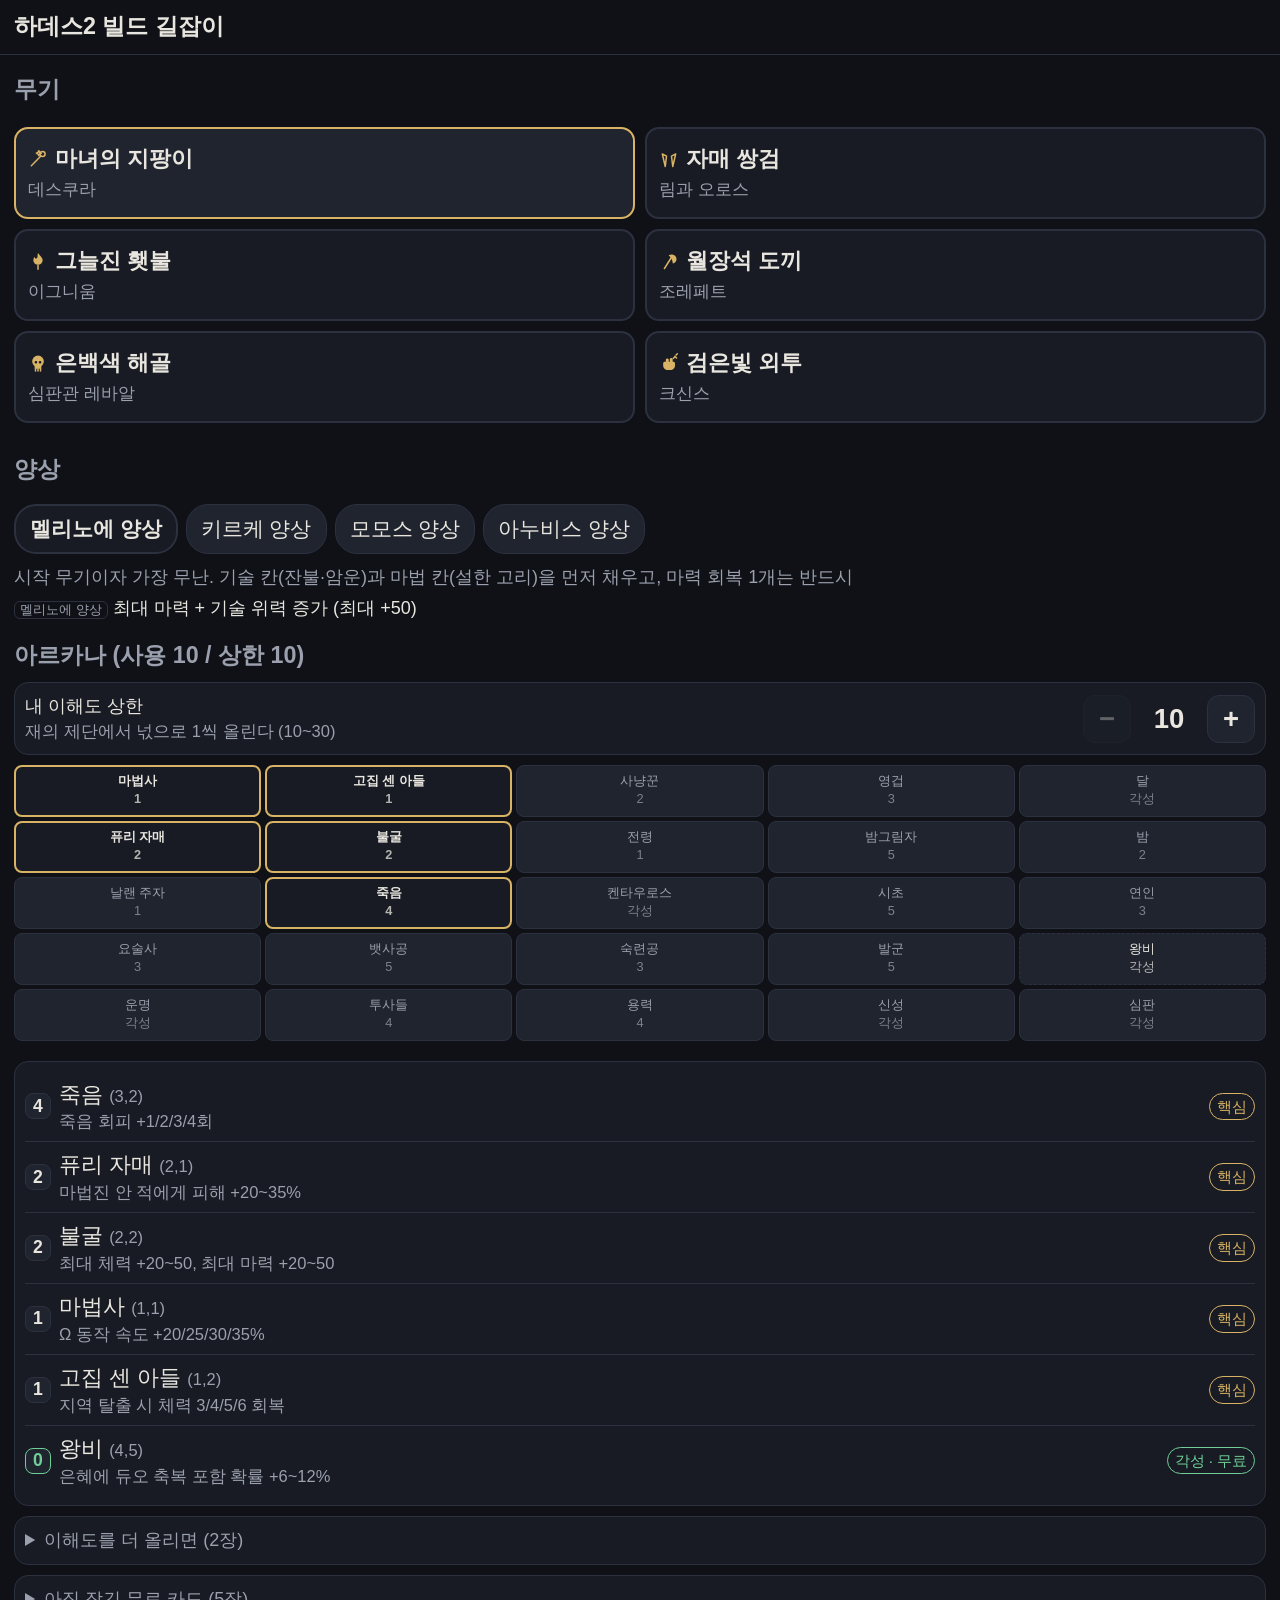
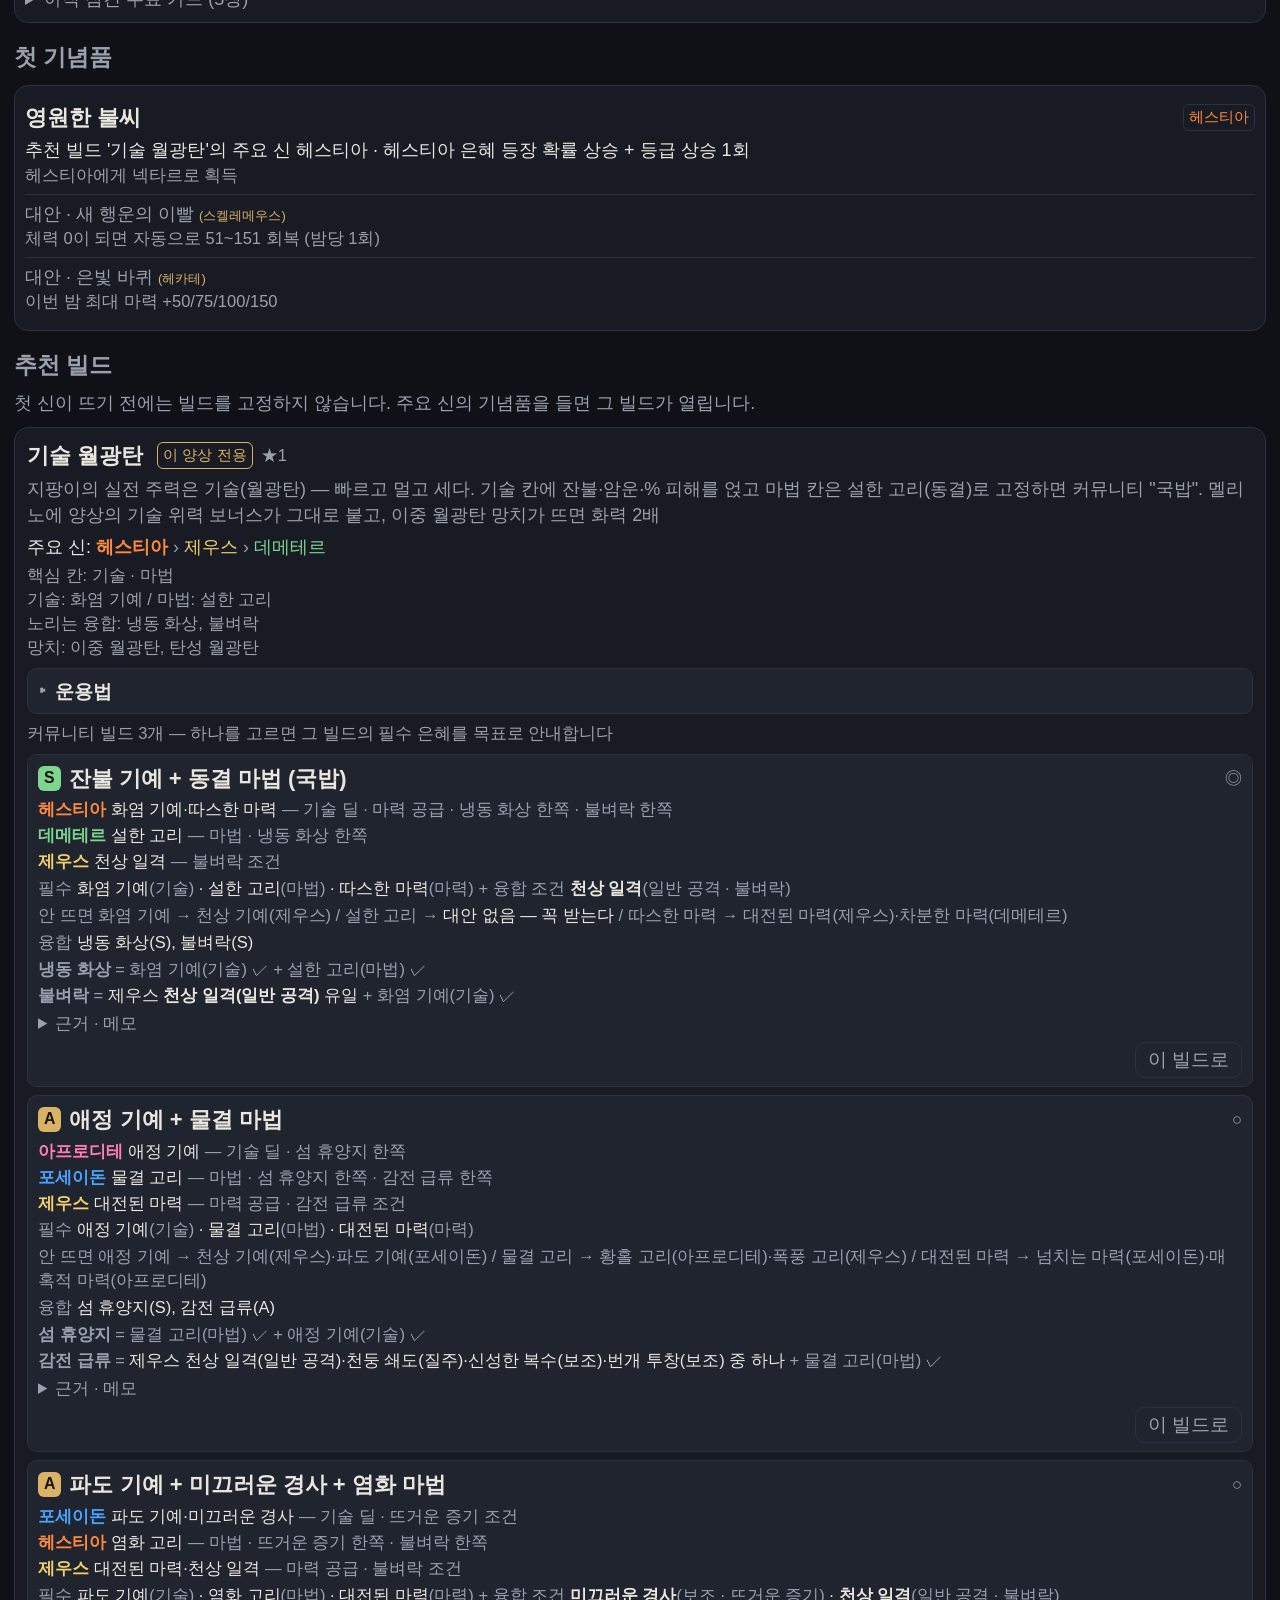
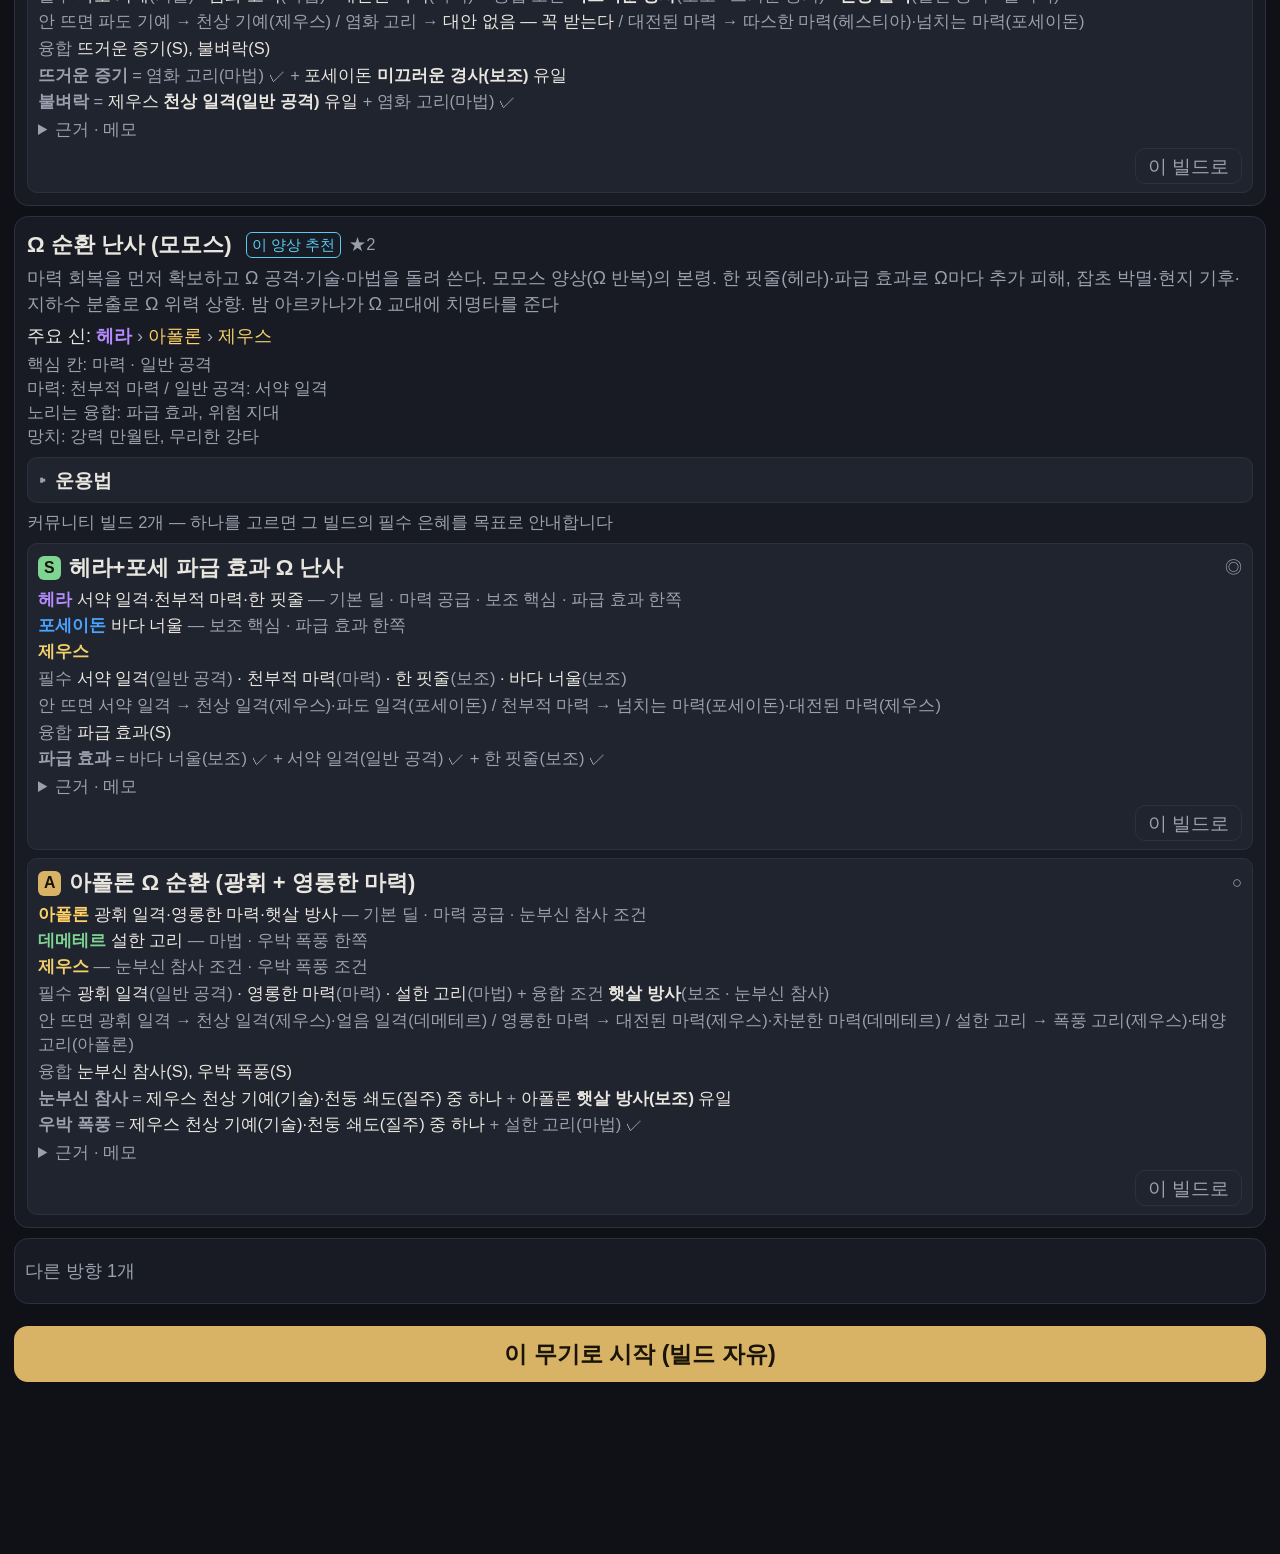
==== commit 7d62287a: "8-K·8-L 빌드 카드: 신별 역할·필수 대안·카드 기준 기념품, 카드 보호(강권류 빌드 파괴·필수 밀어내기 비추) (53/53) Co-Authored-By: Claude Opu" ====
--- a/docs/index.html
+++ b/docs/index.html
@@ -281,7 +281,7 @@
 </style>
 <div id="app"></div>
 <div id="toast" hidden></div>
-<script type="application/json" id="h2-data">{"boons":[{"id":"zeus_heaven_strike","god":"zeus","name_ko":"천상 일격","name_en":"Heaven Strike","slot":"attack","occupies_slot":true,"effect":"공격이 암운 부여","rarity_scaling":"암운 피해 80/120/160/200","tags":["curse_apply:blitz","beginner_safe"],"prereq":null,"conflicts":["aphrodite_flutter_strike","apollo_nova_strike","ares_vicious_strike","demeter_ice_strike","hephaestus_volcanic_strike","hera_sworn_strike","hestia_flame_strike","poseidon_wave_strike"],"conflict_reason":"슬롯 배타 - 같은 칸에는 신 1명만 장착 가능","verified":true,"source":["wiki","namu"]},{"id":"zeus_heaven_flourish","god":"zeus","name_ko":"천상 기예","name_en":"Heaven Flourish","slot":"special","occupies_slot":true,"effect":"기술이 암운 부여","rarity_scaling":"암운 피해 100/130/160/190","tags":["curse_apply:blitz","beginner_safe"],"prereq":null,"conflicts":["aphrodite_flutter_flourish","apollo_nova_flourish","ares_vicious_flourish","demeter_ice_flourish","hephaestus_volcanic_flourish","hera_sworn_flourish","hestia_flame_flourish","poseidon_wave_flourish"],"conflict_reason":"슬롯 배타 - 같은 칸에는 신 1명만 장착 가능","verified":true,"source":["wiki","namu"]},{"id":"zeus_storm_ring","god":"zeus","name_ko":"폭풍 고리","name_en":"Storm Ring","slot":"cast","occupies_slot":true,"effect":"마법진 안 적에게 번개 반복 낙뢰","rarity_scaling":"낙뢰 피해 25/30/35/40 (0.35초)","tags":["ring","aoe","dot"],"prereq":null,"conflicts":["aphrodite_rapture_ring","apollo_solar_ring","ares_sword_ring","demeter_arctic_ring","hephaestus_anvil_ring","hera_engagement_ring","hestia_smolder_ring","poseidon_tidal_ring"],"conflict_reason":"슬롯 배타 - 같은 칸에는 신 1명만 장착 가능","verified":true,"source":["wiki","namu"]},{"id":"zeus_thunder_rush","god":"zeus","name_ko":"천둥 쇄도","name_en":"Thunder Rush","slot":"sprint","occupies_slot":true,"effect":"질주/돌진 시 주변 적에 낙뢰","rarity_scaling":"낙뢰 피해 20/25/30/35 (0.35초)","tags":["sprint_damage"],"prereq":null,"conflicts":["aphrodite_passion_rush","apollo_blinding_rush","ares_stabbing_rush","demeter_frigid_rush","hephaestus_smithy_rush","hera_nexus_rush","hestia_heat_rush","poseidon_breaker_rush"],"conflict_reason":"슬롯 배타 - 같은 칸에는 신 1명만 장착 가능","verified":true,"source":["wiki","namu"]},{"id":"zeus_ionic_gain","god":"zeus","name_ko":"대전된 마력","name_en":"Ionic Gain","slot":"magick","occupies_slot":true,"effect":"방마다 마력 완전 회복 샘 등장","rarity_scaling":"재등장 10/9/8/7초","tags":["mana_regen","beginner_safe"],"prereq":null,"conflicts":["aphrodite_glamour_gain","apollo_lucid_gain","ares_grisly_gain","demeter_tranquil_gain","hephaestus_tough_gain","hera_born_gain","hestia_cardio_gain","poseidon_flood_gain"],"conflict_reason":"슬롯 배타 - 같은 칸에는 신 1명만 장착 가능","verified":true,"source":["wiki","namu"]},{"id":"zeus_power_surge","god":"zeus","name_ko":"전압 급증","name_en":"Power Surge","slot":"passive","occupies_slot":false,"effect":"Ω 동작 사용 시 무작위 적에 낙뢰","rarity_scaling":"낙뢰 피해 30/40/50/60","tags":["omega","per_hit"],"prereq":null,"verified":true,"source":["wiki","namu"]},{"id":"zeus_divine_vengeance","god":"zeus","name_ko":"신성한 복수","name_en":"Divine Vengeance","slot":"passive","occupies_slot":false,"effect":"피격 시 가해자에 낙뢰 반격","rarity_scaling":"피해 100 (최대 2/3/4/5회)","tags":["retaliate","duo_key"],"prereq":null,"verified":true,"source":["wiki","namu"]},{"id":"zeus_lightning_lance","god":"zeus","name_ko":"번개 투창","name_en":"Lightning Lance","slot":"passive","occupies_slot":false,"effect":"마법진 위치 조준, 범위 내 낙뢰","rarity_scaling":"낙뢰 피해 50/70/90/110","tags":["cast","ranged_cast","duo_key"],"prereq":{"all":[{"any":["cat:ring"]}]},"conflicts":["hestia_glowing_coal","demeter_local_climate","duo_demeter_ares","dionysus_tipsy_shot"],"conflict_reason":"마법 변형 계열 - 동시 채용 불가 (위키 명시)","verified":true,"source":["wiki","namu"]},{"id":"zeus_static_shock","god":"zeus","name_ko":"정전기 충격","name_en":"Static Shock","slot":"passive","occupies_slot":false,"effect":"타격 시 4회 튕기는 연쇄 번개, 마력 50 점유","rarity_scaling":"연쇄 피해 10/15/20/25","tags":["chain","aoe","duo_key","per_hit"],"prereq":null,"verified":true,"source":["wiki","namu"]},{"id":"zeus_double_strike","god":"zeus","name_ko":"후속 낙뢰","name_en":"Double Strike","slot":"passive","occupies_slot":false,"effect":"낙뢰가 2회 발생할 확률","rarity_scaling":"추가 확률 +10/15/20/25%","tags":[],"prereq":{"all":[{"any":["zeus_heaven_strike","zeus_heaven_flourish","zeus_storm_ring","zeus_thunder_rush","zeus_power_surge","zeus_divine_vengeance","zeus_lightning_lance"]}]},"verified":true,"source":["wiki","namu"]},{"id":"zeus_arc_flash","god":"zeus","name_ko":"전기 구이","name_en":"Arc Flash","slot":"passive","occupies_slot":false,"effect":"Ω 피해가 암운 즉시 발동+강화","rarity_scaling":"Ω 암운 추가 피해 +30/40/50/60%","tags":["omega","curse_scale:blitz"],"prereq":{"all":[{"any":["zeus_heaven_strike","zeus_heaven_flourish"]}]},"verified":true,"source":["wiki","namu"]},{"id":"zeus_electric_overload","god":"zeus","name_ko":"전력 과부하","name_en":"Electric Overload","slot":"passive","occupies_slot":false,"effect":"연쇄 번개 피해 증가, 3회 더 튕김","rarity_scaling":"연쇄 피해 +20/30/40/50%","tags":["chain","aoe"],"prereq":{"all":[{"any":["zeus_static_shock"]}]},"verified":true,"source":["wiki","namu"]},{"id":"zeus_air_quality","god":"zeus","name_ko":"청정한 대기","name_en":"Air Quality","slot":"infusion","occupies_slot":false,"effect":"공기 5 이상이면 최소 피해 50 보장","infusion_req":{"element":"air","count":3},"tags":[],"prereq":null,"verified":true,"source":["wiki","namu"]},{"id":"zeus_shocking_loss","god":"zeus","name_ko":"청천벽력","name_en":"Shocking Loss","slot":"legendary","occupies_slot":false,"effect":"첫 피해 시 25% 확률로 적 즉사","tags":["boss_dmg"],"prereq":{"all":[{"any":["zeus_heaven_strike","zeus_heaven_flourish","zeus_storm_ring","zeus_thunder_rush","zeus_ionic_gain"]},{"any":["zeus_static_shock","zeus_power_surge","zeus_lightning_lance","zeus_divine_vengeance"]},{"any":["zeus_arc_flash","zeus_double_strike","zeus_electric_overload"]}]},"verified":true,"source":["wiki","namu"]},{"id":"hestia_flame_strike","god":"hestia","name_ko":"화염 일격","name_en":"Flame Strike","slot":"attack","occupies_slot":true,"effect":"공격이 잔불 부여","rarity_scaling":"잔불 피해 30/45/60/75","tags":["curse_apply:scorch","dot","beginner_safe","per_hit"],"prereq":null,"conflicts":["aphrodite_flutter_strike","apollo_nova_strike","ares_vicious_strike","demeter_ice_strike","hephaestus_volcanic_strike","hera_sworn_strike","poseidon_wave_strike","zeus_heaven_strike"],"conflict_reason":"슬롯 배타 - 같은 칸에는 신 1명만 장착 가능","verified":true,"source":["wiki","namu"]},{"id":"hestia_flame_flourish","god":"hestia","name_ko":"화염 기예","name_en":"Flame Flourish","slot":"special","occupies_slot":true,"effect":"기술이 잔불 부여","rarity_scaling":"잔불 피해 35/53/70/88","tags":["curse_apply:scorch","dot","beginner_safe","per_hit"],"prereq":null,"conflicts":["aphrodite_flutter_flourish","apollo_nova_flourish","ares_vicious_flourish","demeter_ice_flourish","hephaestus_volcanic_flourish","hera_sworn_flourish","poseidon_wave_flourish","zeus_heaven_flourish"],"conflict_reason":"슬롯 배타 - 같은 칸에는 신 1명만 장착 가능","verified":true,"source":["wiki","namu"]},{"id":"hestia_smolder_ring","god":"hestia","name_ko":"염화 고리","name_en":"Smolder Ring","slot":"cast","occupies_slot":true,"effect":"마법진 안 적에 잔불 반복 부여","rarity_scaling":"잔불 피해 40/60/80/100 (1초)","tags":["ring","curse_apply:scorch","dot","aoe"],"prereq":null,"conflicts":["aphrodite_rapture_ring","apollo_solar_ring","ares_sword_ring","demeter_arctic_ring","hephaestus_anvil_ring","hera_engagement_ring","poseidon_tidal_ring","zeus_storm_ring"],"conflict_reason":"슬롯 배타 - 같은 칸에는 신 1명만 장착 가능","verified":true,"source":["wiki","namu"]},{"id":"hestia_heat_rush","god":"hestia","name_ko":"열기 쇄도","name_en":"Heat Rush","slot":"sprint","occupies_slot":true,"effect":"질주 시 불씨 자국, 잔불 피해 1로 감소","rarity_scaling":"자국 피해 10/15/20/25 (0.25초)","tags":["sprint_damage","armor"],"prereq":null,"conflicts":["aphrodite_passion_rush","apollo_blinding_rush","ares_stabbing_rush","demeter_frigid_rush","hephaestus_smithy_rush","hera_nexus_rush","poseidon_breaker_rush","zeus_thunder_rush"],"conflict_reason":"슬롯 배타 - 같은 칸에는 신 1명만 장착 가능","verified":true,"source":["wiki","namu"]},{"id":"hestia_cardio_gain","god":"hestia","name_ko":"따스한 마력","name_en":"Cardio Gain","slot":"magick","occupies_slot":true,"effect":"공격/기술 명중 시 마력 회복","rarity_scaling":"마력 4/6/8/10","tags":["mana_regen","beginner_safe","per_hit"],"prereq":null,"conflicts":["aphrodite_glamour_gain","apollo_lucid_gain","ares_grisly_gain","demeter_tranquil_gain","hephaestus_tough_gain","hera_born_gain","poseidon_flood_gain","zeus_ionic_gain"],"conflict_reason":"슬롯 배타 - 같은 칸에는 신 1명만 장착 가능","verified":true,"source":["wiki","namu"]},{"id":"hestia_highly_flammable","god":"hestia","name_ko":"불쏘시개","name_en":"Highly Flammable","slot":"passive","occupies_slot":false,"effect":"첫 잔불 부여 시 추가 잔불","rarity_scaling":"+80/120/160/200","tags":["curse_scale:scorch","dot","duo_key"],"prereq":{"all":[{"any":["hestia_flame_strike","hestia_flame_flourish","hestia_smolder_ring"]}]},"verified":true,"source":["wiki","namu"]},{"id":"hestia_glowing_coal","god":"hestia","name_ko":"달아오른 숯","name_en":"Glowing Coal","slot":"passive","occupies_slot":false,"effect":"마법 조준 화염구, 착탄점에 마법진","rarity_scaling":"폭발 피해 60/90/120/150","tags":["cast","ranged_cast","aoe","duo_key"],"prereq":{"all":[{"any":["cat:ring"]}]},"conflicts":["zeus_lightning_lance","demeter_local_climate","duo_demeter_ares","dionysus_tipsy_shot"],"conflict_reason":"마법 변형 계열 - 동시 채용 불가 (위키 명시)","verified":true,"source":["wiki","namu"],"notes":"위키 전제조건 칸 비어있음. 링 은혜 필요로 추정 - 검증 필요"},{"id":"hestia_controlled_burn","god":"hestia","name_ko":"화력 보강","name_en":"Controlled Burn","slot":"passive","occupies_slot":false,"effect":"Ω 기술이 화염구 발사, 마력 +10 소모","rarity_scaling":"폭발 피해 100/150/200/250","tags":["omega_special","aoe","duo_key"],"prereq":null,"verified":true,"source":["wiki","namu"]},{"id":"hestia_flash_fry","god":"hestia","name_ko":"천연가스","name_en":"Flash Fry","slot":"passive","occupies_slot":false,"effect":"적 처치 시 폭발로 주변 피해","rarity_scaling":"폭발 피해 60/90/120/150","tags":["aoe","beginner_safe"],"prereq":null,"verified":true,"source":["wiki","namu"]},{"id":"hestia_hot_pot","god":"hestia","name_ko":"끓는 냄비","name_en":"Hot Pot","slot":"passive","occupies_slot":false,"effect":"회피 확률, 잔불 적 상대로 2배","rarity_scaling":"회피 +4/5/6/7%","tags":["armor","curse_scale:scorch"],"prereq":{"all":[{"any":["hestia_flame_strike","hestia_flame_flourish","hestia_smolder_ring"]}]},"verified":true,"source":["wiki","namu"]},{"id":"hestia_pyro_technique","god":"hestia","name_ko":"완전 연소","name_en":"Pyro Technique","slot":"passive","occupies_slot":false,"effect":"잔불 피해 속도 증가","rarity_scaling":"+50/75/100/125%","tags":["curse_scale:scorch","dot"],"prereq":{"all":[{"any":["hestia_flame_strike","hestia_flame_flourish","hestia_smolder_ring"]}]},"verified":true,"source":["wiki","namu"]},{"id":"hestia_snuffed_candle","god":"hestia","name_ko":"꺼진 촛불","name_en":"Snuffed Candle","slot":"passive","occupies_slot":false,"effect":"고립된 적에게 추가 피해","rarity_scaling":"+15/18/21/24%","tags":["boss_dmg"],"prereq":null,"verified":true,"source":["wiki","namu"]},{"id":"hestia_slow_cooker","god":"hestia","name_ko":"솥단지 예열","name_en":"Slow Cooker","slot":"infusion","occupies_slot":false,"effect":"불 은혜 수만큼 공격/기술 위력 증가","infusion_req":{"element":"fire","count":2},"tags":[],"prereq":null,"verified":true,"source":["wiki","namu"]},{"id":"hestia_fire_away","god":"hestia","name_ko":"불길 장벽","name_en":"Fire Away","slot":"legendary","occupies_slot":false,"effect":"마법진이 적 원거리탄 파괴+잔불 부여","rarity_scaling":"잔불 400 (3초)","tags":["curse_apply:scorch","armor"],"prereq":{"all":[{"any":["hestia_smolder_ring","hestia_flame_strike","hestia_flame_flourish"]},{"any":["hestia_flash_fry","hestia_hot_pot","hestia_pyro_technique","hestia_highly_flammable"]},{"any":["hestia_glowing_coal","hestia_controlled_burn"]}]},"verified":true,"source":["wiki","namu"]},{"id":"poseidon_wave_strike","god":"poseidon","name_ko":"파도 일격","name_en":"Wave Strike","slot":"attack","occupies_slot":true,"effect":"공격이 물보라로 적을 밀쳐냄","rarity_scaling":"물보라 피해 20/25/30/35","tags":["splash","knockback","beginner_safe","per_hit"],"prereq":null,"conflicts":["aphrodite_flutter_strike","apollo_nova_strike","ares_vicious_strike","demeter_ice_strike","hephaestus_volcanic_strike","hera_sworn_strike","hestia_flame_strike","zeus_heaven_strike"],"conflict_reason":"슬롯 배타 - 같은 칸에는 신 1명만 장착 가능","verified":true,"source":["wiki","namu"]},{"id":"poseidon_wave_flourish","god":"poseidon","name_ko":"파도 기예","name_en":"Wave Flourish","slot":"special","occupies_slot":true,"effect":"기술이 물보라로 적을 밀쳐냄","rarity_scaling":"물보라 피해 25/30/35/40","tags":["splash","knockback","beginner_safe","per_hit"],"prereq":null,"conflicts":["aphrodite_flutter_flourish","apollo_nova_flourish","ares_vicious_flourish","demeter_ice_flourish","hephaestus_volcanic_flourish","hera_sworn_flourish","hestia_flame_flourish","zeus_heaven_flourish"],"conflict_reason":"슬롯 배타 - 같은 칸에는 신 1명만 장착 가능","verified":true,"source":["wiki","namu"]},{"id":"poseidon_tidal_ring","god":"poseidon","name_ko":"물결 고리","name_en":"Tidal Ring","slot":"cast","occupies_slot":true,"effect":"마법진이 즉시 강한 물보라+침수 부여","rarity_scaling":"물보라 피해 60/90/120/150","tags":["ring","splash","curse_apply:froth","aoe"],"prereq":null,"conflicts":["aphrodite_rapture_ring","apollo_solar_ring","ares_sword_ring","demeter_arctic_ring","demeter_local_climate","dionysus_tipsy_shot","duo_demeter_ares","hephaestus_anvil_ring","hera_engagement_ring","hestia_smolder_ring","zeus_storm_ring"],"conflict_reason":"슬롯 배타 - 같은 칸에는 신 1명만 장착 가능","verified":true,"source":["wiki","namu"]},{"id":"poseidon_breaker_rush","god":"poseidon","name_ko":"격랑 쇄도","name_en":"Breaker Rush","slot":"sprint","occupies_slot":true,"effect":"질주 중 첫 충돌 적에게 폭발+넉백","rarity_scaling":"충격 피해 80/100/120/140","tags":["sprint_damage","knockback"],"prereq":null,"conflicts":["aphrodite_passion_rush","apollo_blinding_rush","ares_stabbing_rush","demeter_frigid_rush","hephaestus_smithy_rush","hera_nexus_rush","hestia_heat_rush","zeus_thunder_rush"],"conflict_reason":"슬롯 배타 - 같은 칸에는 신 1명만 장착 가능","verified":true,"source":["wiki","namu"]},{"id":"poseidon_flood_gain","god":"poseidon","name_ko":"넘치는 마력","name_en":"Flood Gain","slot":"magick","occupies_slot":true,"effect":"Ω 동작 후 잠시 쓴 마력이 전부 회복","rarity_scaling":"지속 4/5/6/7초 (8초 재사용)","tags":["mana_regen","omega"],"prereq":null,"conflicts":["aphrodite_glamour_gain","apollo_lucid_gain","ares_grisly_gain","demeter_tranquil_gain","hephaestus_tough_gain","hera_born_gain","hestia_cardio_gain","zeus_ionic_gain"],"conflict_reason":"슬롯 배타 - 같은 칸에는 신 1명만 장착 가능","verified":true,"source":["wiki","namu"]},{"id":"poseidon_hydraulic_might","god":"poseidon","name_ko":"세찬 물줄기","name_en":"Hydraulic Might","slot":"passive","occupies_slot":false,"effect":"전투 시작 10초간 공격/기술 강화","rarity_scaling":"+100/133/166/200%","tags":["boss_dmg"],"prereq":null,"verified":true,"source":["wiki","namu"]},{"id":"poseidon_buried_treasure","god":"poseidon","name_ko":"바다의 보배","name_en":"Buried Treasure","slot":"passive","occupies_slot":false,"effect":"소소한 발견물 가치 상승, 즉시 자원 획득","rarity_scaling":"보상 +50/75/100/125%","tags":["meta","duo_key"],"prereq":null,"verified":true,"source":["wiki","namu"]},{"id":"poseidon_high_surf","god":"poseidon","name_ko":"거친 풍랑","name_en":"High Surf","slot":"passive","occupies_slot":false,"effect":"적이 공격 시작할 때 물보라 반격, 마력 30 점유","rarity_scaling":"물보라 피해 40/60/80/100","tags":["splash","retaliate","aoe"],"prereq":null,"verified":true,"source":["wiki","namu"]},{"id":"poseidon_sea_star","god":"poseidon","name_ko":"물밑 보답","name_en":"Sea Star","slot":"passive","occupies_slot":false,"effect":"은혜 외 보상 획득 시 복제 확률","rarity_scaling":"복제 확률 25/30/35/40%","tags":["meta","duo_key"],"prereq":null,"verified":true,"source":["wiki","namu"]},{"id":"poseidon_slippery_slope","god":"poseidon","name_ko":"미끄러운 경사","name_en":"Slippery Slope","slot":"passive","occupies_slot":false,"effect":"물보라가 침수 부여, 침수 피해 증가","rarity_scaling":"침수 피해 +20/50/80/110%","tags":["curse_apply:froth","curse_scale:froth","splash","duo_key"],"prereq":{"all":[{"any":["poseidon_wave_strike","poseidon_wave_flourish"]}]},"verified":true,"source":["wiki","namu"]},{"id":"poseidon_geyser_spout","god":"poseidon","name_ko":"지하수 분출","name_en":"Geyser Spout","slot":"passive","occupies_slot":false,"effect":"Ω 마법 위력 증가 + 넉백","rarity_scaling":"Ω 마법 위력 +150/200/250/300","tags":["omega_cast","knockback"],"prereq":{"all":[{"any":["cat:ring"]}]},"conflicts":["apollo_prominence_flare","ares_meat_grinder"],"conflict_reason":"Ω 마법 변형 - 동시 채용 불가 (위키 명시)","verified":true,"source":["wiki","namu"]},{"id":"poseidon_ocean_swell","god":"poseidon","name_ko":"바다 너울","name_en":"Ocean Swell","slot":"passive","occupies_slot":false,"effect":"Ω 동작이 전방 광역 파도 발사, 마력 +5","rarity_scaling":"파도 피해 40/60/80/100","tags":["omega","aoe","knockback","duo_key"],"prereq":null,"verified":true,"source":["wiki","namu"]},{"id":"poseidon_water_fitness","god":"poseidon","name_ko":"흐르는 활력","name_en":"Water Fitness","slot":"infusion","occupies_slot":false,"effect":"물 은혜 수만큼 최대 체력 증가","infusion_req":{"element":"water","count":2},"tags":["max_hp"],"prereq":null,"verified":true,"source":["wiki","namu"]},{"id":"poseidon_king_tide","god":"poseidon","name_ko":"지진 해일","name_en":"King Tide","slot":"legendary","occupies_slot":false,"effect":"물보라 범위 확대, 수호자에 큰 추가 피해","rarity_scaling":"수호자 대상 +200%","tags":["splash","boss_dmg"],"prereq":{"all":[{"any":["poseidon_wave_strike","poseidon_wave_flourish"]},{"any":["poseidon_breaker_rush","poseidon_flood_gain","poseidon_geyser_spout"]},{"any":["poseidon_hydraulic_might","poseidon_ocean_swell","poseidon_slippery_slope","poseidon_high_surf"]}]},"verified":true,"source":["wiki","namu"]},{"id":"demeter_ice_strike","god":"demeter","name_ko":"얼음 일격","name_en":"Ice Strike","slot":"attack","occupies_slot":true,"effect":"공격 피해 증가 + 동결 부여","rarity_scaling":"공격 피해 +30/45/60/75%","tags":["curse_apply:freeze","beginner_safe","pct_dmg"],"prereq":null,"conflicts":["aphrodite_flutter_strike","apollo_nova_strike","ares_vicious_strike","hephaestus_volcanic_strike","hera_sworn_strike","hestia_flame_strike","poseidon_wave_strike","zeus_heaven_strike"],"conflict_reason":"슬롯 배타 - 같은 칸에는 신 1명만 장착 가능","verified":true,"source":["wiki","namu"]},{"id":"demeter_ice_flourish","god":"demeter","name_ko":"얼음 기예","name_en":"Ice Flourish","slot":"special","occupies_slot":true,"effect":"기술 피해 증가 + 동결 부여","rarity_scaling":"기술 피해 +40/60/80/100%","tags":["curse_apply:freeze","beginner_safe","pct_dmg"],"prereq":null,"conflicts":["aphrodite_flutter_flourish","apollo_nova_flourish","ares_vicious_flourish","hephaestus_volcanic_flourish","hera_sworn_flourish","hestia_flame_flourish","poseidon_wave_flourish","zeus_heaven_flourish"],"conflict_reason":"슬롯 배타 - 같은 칸에는 신 1명만 장착 가능","verified":true,"source":["wiki","namu"]},{"id":"demeter_arctic_ring","god":"demeter","name_ko":"설한 고리","name_en":"Arctic Ring","slot":"cast","occupies_slot":true,"effect":"마법진이 동결 부여 + 반복 피해","rarity_scaling":"피해 10/15/20/25 (0.5초)","tags":["ring","curse_apply:freeze","aoe"],"prereq":null,"conflicts":["aphrodite_rapture_ring","apollo_solar_ring","ares_sword_ring","hephaestus_anvil_ring","hera_engagement_ring","hestia_smolder_ring","poseidon_tidal_ring","zeus_storm_ring"],"conflict_reason":"슬롯 배타 - 같은 칸에는 신 1명만 장착 가능","verified":true,"source":["wiki","namu"]},{"id":"demeter_frigid_rush","god":"demeter","name_ko":"한풍 쇄도","name_en":"Frigid Rush","slot":"sprint","occupies_slot":true,"effect":"질주 시 선풍 생성, 멈춰도 지속","rarity_scaling":"선풍 피해 4/6/8/10 (0.25초)","tags":["sprint_damage","curse_apply:gust","aoe","beginner_safe"],"prereq":null,"conflicts":["aphrodite_passion_rush","apollo_blinding_rush","ares_stabbing_rush","hephaestus_smithy_rush","hera_nexus_rush","hestia_heat_rush","poseidon_breaker_rush","zeus_thunder_rush"],"conflict_reason":"슬롯 배타 - 같은 칸에는 신 1명만 장착 가능","verified":true,"source":["wiki","namu"]},{"id":"demeter_tranquil_gain","god":"demeter","name_ko":"차분한 마력","name_en":"Tranquil Gain","slot":"magick","occupies_slot":true,"effect":"0.5초 정지 시 마력 급속 회복","rarity_scaling":"마력 50/75/100/125% (1초)","tags":["mana_regen"],"prereq":null,"conflicts":["aphrodite_glamour_gain","apollo_lucid_gain","ares_grisly_gain","hephaestus_tough_gain","hera_born_gain","hestia_cardio_gain","poseidon_flood_gain","zeus_ionic_gain"],"conflict_reason":"슬롯 배타 - 같은 칸에는 신 1명만 장착 가능","verified":true,"source":["wiki","namu"]},{"id":"demeter_arctic_gale","god":"demeter","name_ko":"혹한 강풍","name_en":"Arctic Gale","slot":"passive","occupies_slot":false,"effect":"마법진 위치에 선풍 생성","rarity_scaling":"선풍 피해 4/8/12/16 (0.25초)","tags":["cast","curse_apply:gust","aoe","duo_key"],"prereq":null,"verified":true,"source":["wiki","namu"]},{"id":"demeter_plentiful_forage","god":"demeter","name_ko":"풍족한 채집","name_en":"Plentiful Forage","slot":"passive","occupies_slot":false,"effect":"자원 채집 시 체력 회복","rarity_scaling":"체력 10/12/14/16%","tags":["heal","duo_key","beginner_safe"],"prereq":null,"verified":true,"source":["wiki","namu"]},{"id":"demeter_steady_growth","god":"demeter","name_ko":"꾸준한 성장","name_en":"Steady Growth","slot":"passive","occupies_slot":false,"effect":"일정 방 클리어마다 은혜 희귀도 상승","rarity_scaling":"6/5/4/3방마다","tags":["duo_key","beginner_safe"],"prereq":null,"verified":true,"source":["wiki","namu"],"notes":"전제조건: 영웅 등급이 아닌 은혜 1개 이상 보유"},{"id":"demeter_snow_queen","god":"demeter","name_ko":"방한 외투","name_en":"Snow Queen","slot":"passive","occupies_slot":false,"effect":"지역마다 피해 1회 차단 보호막, 마력 점유","rarity_scaling":"마력 점유 25/20/15/10","tags":["armor"],"prereq":null,"verified":true,"source":["wiki","namu"]},{"id":"demeter_weed_killer","god":"demeter","name_ko":"잡초 박멸","name_en":"Weed Killer","slot":"passive","occupies_slot":false,"effect":"Ω 공격 피해 증가, 마력 +10 소모","rarity_scaling":"Ω 공격 +50/75/100/125%","tags":["omega_attack"],"prereq":{"all":[{"any":["cat:strike"]}]},"conflicts":["staff_rapid_thrasher","blades_rapid_onslaught","axe_rapid_slash"],"conflict_reason":"공격 속도 망치와 잡초 박멸은 동시 채용 불가 (위키 명시)","verified":true,"source":["wiki","namu"]},{"id":"demeter_local_climate","god":"demeter","name_ko":"현지 기후","name_en":"Local Climate","slot":"passive","occupies_slot":false,"effect":"Ω 마법 피해 증가, 진 안에 있으면 2배","rarity_scaling":"Ω 마법 +20/30/40/50%","tags":["omega_cast"],"prereq":{"all":[{"any":["cat:ring"]}]},"conflicts":["zeus_lightning_lance","hestia_glowing_coal","duo_demeter_ares","poseidon_tidal_ring","dionysus_tipsy_shot"],"conflict_reason":"마법 변형 계열 - 동시 채용 불가 (위키 명시)","verified":true,"source":["wiki","namu"],"notes":"조수 고리(Tidal Ring) 제외"},{"id":"demeter_cold_storage","god":"demeter","name_ko":"냉장 보관","name_en":"Cold Storage","slot":"passive","occupies_slot":false,"effect":"동결 지속시간 증가","rarity_scaling":"+2/3/4/5초","tags":["curse_scale:freeze"],"prereq":{"all":[{"any":["demeter_ice_strike","demeter_ice_flourish","demeter_arctic_ring"]}]},"verified":true,"source":["wiki","namu"]},{"id":"demeter_frosty_veneer","god":"demeter","name_ko":"쌀쌀맞은 외관","name_en":"Frosty Veneer","slot":"infusion","occupies_slot":false,"effect":"물 6 이상 시 20 이상 피해를 감소","infusion_req":{"element":"water","count":4},"tags":["armor"],"prereq":null,"verified":true,"source":["wiki","namu"]},{"id":"demeter_winter_harvest","god":"demeter","name_ko":"겨울 추수","name_en":"Winter Harvest","slot":"legendary","occupies_slot":false,"effect":"동결 적이 체력 10%에서 산산조각, 광역 피해","rarity_scaling":"파열 피해 100","tags":["curse_scale:freeze","aoe","boss_dmg"],"prereq":{"all":[{"any":["demeter_ice_strike","demeter_ice_flourish","demeter_arctic_ring"]},{"any":["demeter_plentiful_forage","demeter_snow_queen","demeter_steady_growth"]},{"any":["demeter_weed_killer","demeter_cold_storage","demeter_local_climate"]}]},"verified":true,"source":["wiki","namu"]},{"id":"apollo_nova_strike","god":"apollo","name_ko":"광휘 일격","name_en":"Nova Strike","slot":"attack","occupies_slot":true,"effect":"공격 피해 증가 + 범위 확대","rarity_scaling":"공격 피해 +40/60/80/100%","tags":["aoe","beginner_safe","pct_dmg"],"prereq":null,"conflicts":["aphrodite_flutter_strike","ares_vicious_strike","demeter_ice_strike","hephaestus_volcanic_strike","hera_sworn_strike","hestia_flame_strike","poseidon_wave_strike","zeus_heaven_strike"],"conflict_reason":"슬롯 배타 - 같은 칸에는 신 1명만 장착 가능","verified":true,"source":["wiki","namu"]},{"id":"apollo_nova_flourish","god":"apollo","name_ko":"광휘 기예","name_en":"Nova Flourish","slot":"special","occupies_slot":true,"effect":"기술 피해 증가 + 범위 확대","rarity_scaling":"기술 피해 +60/80/100/120%","tags":["aoe","beginner_safe","pct_dmg"],"prereq":null,"conflicts":["aphrodite_flutter_flourish","ares_vicious_flourish","demeter_ice_flourish","hephaestus_volcanic_flourish","hera_sworn_flourish","hestia_flame_flourish","poseidon_wave_flourish","zeus_heaven_flourish"],"conflict_reason":"슬롯 배타 - 같은 칸에는 신 1명만 장착 가능","verified":true,"source":["wiki","namu"]},{"id":"apollo_solar_ring","god":"apollo","name_ko":"태양 고리","name_en":"Solar Ring","slot":"cast","occupies_slot":true,"effect":"마법진이 실명 부여 + 소멸 시 폭발","rarity_scaling":"피해 80/120/160/200","tags":["ring","curse_apply:daze","aoe"],"prereq":null,"conflicts":["aphrodite_rapture_ring","ares_sword_ring","demeter_arctic_ring","hephaestus_anvil_ring","hera_engagement_ring","hestia_smolder_ring","poseidon_tidal_ring","zeus_storm_ring"],"conflict_reason":"슬롯 배타 - 같은 칸에는 신 1명만 장착 가능","verified":true,"source":["wiki","namu"]},{"id":"apollo_blinding_rush","god":"apollo","name_ko":"섬광 쇄도","name_en":"Blinding Rush","slot":"sprint","occupies_slot":true,"effect":"질주 속도 증가 + 주변 적 실명","rarity_scaling":"질주 속도 +15/20/25/30%","tags":["curse_apply:daze","beginner_safe"],"prereq":null,"conflicts":["aphrodite_passion_rush","ares_stabbing_rush","demeter_frigid_rush","hephaestus_smithy_rush","hera_nexus_rush","hestia_heat_rush","poseidon_breaker_rush","zeus_thunder_rush"],"conflict_reason":"슬롯 배타 - 같은 칸에는 신 1명만 장착 가능","verified":true,"source":["wiki","namu"]},{"id":"apollo_lucid_gain","god":"apollo","name_ko":"영롱한 마력","name_en":"Lucid Gain","slot":"magick","occupies_slot":true,"effect":"마법진 소멸 시 마력 회복","rarity_scaling":"마력 40/60/80/100","tags":["mana_regen","cast","beginner_safe"],"prereq":null,"conflicts":["aphrodite_glamour_gain","ares_grisly_gain","demeter_tranquil_gain","hephaestus_tough_gain","hera_born_gain","hestia_cardio_gain","poseidon_flood_gain","zeus_ionic_gain"],"conflict_reason":"슬롯 배타 - 같은 칸에는 신 1명만 장착 가능","verified":true,"source":["wiki","namu"]},{"id":"apollo_light_smite","god":"apollo","name_ko":"빛살 강타","name_en":"Light Smite","slot":"passive","occupies_slot":false,"effect":"피격 시 반격 피해 + 주변 실명","rarity_scaling":"반격 피해 50/75/100/125","tags":["retaliate","curse_apply:daze","aoe","duo_key"],"prereq":null,"verified":true,"source":["wiki","namu"]},{"id":"apollo_perfect_image","god":"apollo","name_ko":"완벽한 매무새","name_en":"Perfect Image","slot":"passive","occupies_slot":false,"effect":"피격 전까지 피해 증가, 15초 무피격 시 회복","rarity_scaling":"+10/15/20/25%","tags":[],"prereq":null,"verified":true,"source":["wiki","namu"]},{"id":"apollo_dazzling_display","god":"apollo","name_ko":"현란한 솜씨","name_en":"Dazzling Display","slot":"passive","occupies_slot":false,"effect":"공격이 확률적으로 실명 부여","rarity_scaling":"실명 확률 +10/15/20/25%","tags":["curse_apply:daze","duo_key"],"prereq":{"all":[{"any":["apollo_nova_strike"]}]},"verified":true,"source":["wiki","namu"]},{"id":"apollo_back_burner","god":"apollo","name_ko":"빛나는 등판","name_en":"Back Burner","slot":"passive","occupies_slot":false,"effect":"실명된 적을 후방 공격 시 추가 피해","rarity_scaling":"후방 피해 +50/75/100/125%","tags":["curse_scale:daze","backstab"],"prereq":{"all":[{"any":["apollo_solar_ring","apollo_blinding_rush","apollo_dazzling_display","apollo_light_smite"]}]},"verified":true,"source":["wiki","namu"]},{"id":"apollo_prominence_flare","god":"apollo","name_ko":"햇살 방사","name_en":"Prominence Flare","slot":"passive","occupies_slot":false,"effect":"Ω 마법 소멸 후 2초간 그 자리 연속 피해","rarity_scaling":"피해 10/12/14/16 (0.13초)","tags":["omega_cast","aoe","duo_key"],"prereq":{"all":[{"any":["cat:ring"]}]},"conflicts":["poseidon_geyser_spout"],"conflict_reason":"Ω 마법 변형 - 동시 채용 불가 (위키 명시)","verified":true,"source":["wiki","namu"]},{"id":"apollo_super_nova","god":"apollo","name_ko":"초신성","name_en":"Super Nova","slot":"passive","occupies_slot":false,"effect":"마법진이 소멸까지 계속 커짐","rarity_scaling":"최대 크기 40/50/60/70%","tags":["cast_size","cast"],"prereq":null,"verified":true,"source":["wiki","namu"]},{"id":"apollo_extra_dose","god":"apollo","name_ko":"추가 처방","name_en":"Extra Dose","slot":"passive","occupies_slot":false,"effect":"공격이 2회 적중할 확률","rarity_scaling":"확률 +5/8/10/13%","tags":["attack_speed","per_hit"],"prereq":{"all":[{"any":["cat:strike"]}]},"verified":true,"source":["wiki","namu"]},{"id":"apollo_self_healing","god":"apollo","name_ko":"자가 치유","name_en":"Self Healing","slot":"infusion","occupies_slot":false,"effect":"불 3 이상 시 피격 피해의 일부 회복","infusion_req":{"element":"fire","count":2},"tags":["heal"],"prereq":null,"verified":true,"source":["wiki","namu"]},{"id":"apollo_exceptional_talent","god":"apollo","name_ko":"비상한 재능","name_en":"Exceptional Talent","slot":"legendary","occupies_slot":false,"effect":"Ω 공격/기술이 2회 발동, 마력 +20","tags":["omega_attack","omega_special","omega"],"prereq":{"all":[{"any":["apollo_nova_strike","apollo_nova_flourish"]},{"any":["apollo_solar_ring","apollo_blinding_rush","apollo_lucid_gain"]},{"any":["apollo_extra_dose","apollo_super_nova","apollo_back_burner","apollo_prominence_flare"]}]},"verified":true,"source":["wiki","namu"]},{"id":"aphrodite_flutter_strike","god":"aphrodite","name_ko":"애정 일격","name_en":"Flutter Strike","slot":"attack","occupies_slot":true,"effect":"근접한 적에게 공격 피해 대폭 증가","rarity_scaling":"근접 피해 +80/100/120/140%","tags":["close_up","pct_dmg"],"prereq":null,"conflicts":["apollo_nova_strike","ares_vicious_strike","demeter_ice_strike","hephaestus_volcanic_strike","hera_sworn_strike","hestia_flame_strike","poseidon_wave_strike","zeus_heaven_strike"],"conflict_reason":"슬롯 배타 - 같은 칸에는 신 1명만 장착 가능","verified":true,"source":["wiki","namu"]},{"id":"aphrodite_flutter_flourish","god":"aphrodite","name_ko":"애정 기예","name_en":"Flutter Flourish","slot":"special","occupies_slot":true,"effect":"근접한 적에게 기술 피해 대폭 증가","rarity_scaling":"근접 피해 +100/150/200/250%","tags":["close_up","pct_dmg"],"prereq":null,"conflicts":["apollo_nova_flourish","ares_vicious_flourish","demeter_ice_flourish","hephaestus_volcanic_flourish","hera_sworn_flourish","hestia_flame_flourish","poseidon_wave_flourish","zeus_heaven_flourish"],"conflict_reason":"슬롯 배타 - 같은 칸에는 신 1명만 장착 가능","verified":true,"source":["wiki","namu"]},{"id":"aphrodite_rapture_ring","god":"aphrodite","name_ko":"황홀 고리","name_en":"Rapture Ring","slot":"cast","occupies_slot":true,"effect":"마법진이 약화 부여 + 적을 중앙으로 끌어당김","rarity_scaling":"피해 10/15/20/25 (0.85초)","tags":["ring","curse_apply:weak","aoe"],"prereq":null,"conflicts":["apollo_solar_ring","ares_sword_ring","demeter_arctic_ring","hephaestus_anvil_ring","hera_engagement_ring","hestia_smolder_ring","poseidon_tidal_ring","zeus_storm_ring"],"conflict_reason":"슬롯 배타 - 같은 칸에는 신 1명만 장착 가능","verified":true,"source":["wiki","namu"]},{"id":"aphrodite_passion_rush","god":"aphrodite","name_ko":"열정 쇄도","name_en":"Passion Rush","slot":"sprint","occupies_slot":true,"effect":"질주 중·정지 시 주변 피해 + 약화","rarity_scaling":"폭발 피해 20/30/40/50","tags":["sprint_damage","curse_apply:weak","aoe"],"prereq":null,"conflicts":["apollo_blinding_rush","ares_stabbing_rush","demeter_frigid_rush","hephaestus_smithy_rush","hera_nexus_rush","hestia_heat_rush","poseidon_breaker_rush","zeus_thunder_rush"],"conflict_reason":"슬롯 배타 - 같은 칸에는 신 1명만 장착 가능","verified":true,"source":["wiki","namu"]},{"id":"aphrodite_glamour_gain","god":"aphrodite","name_ko":"매혹적 마력","name_en":"Glamour Gain","slot":"magick","occupies_slot":true,"effect":"근처 적 자동 약화 + 마력 서서히 회복","rarity_scaling":"마력 6/8/10/12 (1초)","tags":["mana_regen","curse_apply:weak","beginner_safe"],"prereq":null,"conflicts":["apollo_lucid_gain","ares_grisly_gain","demeter_tranquil_gain","hephaestus_tough_gain","hera_born_gain","hestia_cardio_gain","poseidon_flood_gain","zeus_ionic_gain"],"conflict_reason":"슬롯 배타 - 같은 칸에는 신 1명만 장착 가능","verified":true,"source":["wiki","namu"]},{"id":"aphrodite_shameless_attitude","god":"aphrodite","name_ko":"두꺼운 상판","name_en":"Shameless Attitude","slot":"passive","occupies_slot":false,"effect":"피해 증가, 체력 80% 이상이면 2배","rarity_scaling":"+5/7/9/11%","tags":[],"prereq":null,"verified":true,"source":["wiki","namu"]},{"id":"aphrodite_spiritual_affirmation","god":"aphrodite","name_ko":"정신력 확증","name_en":"Spiritual Affirmation","slot":"passive","occupies_slot":false,"effect":"이번 밤 체력·마력 획득량 증가","rarity_scaling":"+15/20/25/30%","tags":["max_hp","max_mana","beginner_safe"],"prereq":null,"verified":true,"source":["wiki","namu"]},{"id":"aphrodite_healthy_rebound","god":"aphrodite","name_ko":"기운찬 재기","name_en":"Healthy Rebound","slot":"passive","occupies_slot":false,"effect":"지역 탈출 시 체력 손실 적으면 완전 회복","rarity_scaling":"기준 체력 80/70/60/50%","tags":["heal","duo_key","beginner_safe"],"prereq":{"all":[{"any":["aphrodite_shameless_attitude"]}]},"verified":true,"source":["wiki","namu"]},{"id":"aphrodite_broken_resolve","god":"aphrodite","name_ko":"무너진 결심","name_en":"Broken Resolve","slot":"passive","occupies_slot":false,"effect":"약화 효과 강화","rarity_scaling":"피해 감소 +10/12/14/16%","tags":["curse_scale:weak","armor"],"prereq":{"all":[{"any":["aphrodite_rapture_ring","aphrodite_passion_rush","aphrodite_glamour_gain"]}]},"verified":true,"source":["wiki","namu"]},{"id":"aphrodite_sweet_surrender","god":"aphrodite","name_ko":"달콤한 항복","name_en":"Sweet Surrender","slot":"passive","occupies_slot":false,"effect":"약화된 적이 받는 피해 증가","rarity_scaling":"+10/15/20/25%","tags":["curse_scale:weak"],"prereq":{"all":[{"any":["aphrodite_rapture_ring","aphrodite_passion_rush","aphrodite_glamour_gain"]}]},"verified":true,"source":["wiki","namu"]},{"id":"aphrodite_heart_breaker","god":"aphrodite","name_ko":"실연의 아픔","name_en":"Heart Breaker","slot":"passive","occupies_slot":false,"effect":"마력 40 사용마다 연심 생성","rarity_scaling":"연심 피해 80/100/120/140","tags":["omega","aoe","duo_key","per_hit"],"prereq":null,"verified":true,"source":["wiki","namu"]},{"id":"aphrodite_secret_crush","god":"aphrodite","name_ko":"은밀한 호감","name_en":"Secret Crush","slot":"passive","occupies_slot":false,"effect":"공격 위력 증가, 마력 20 점유","rarity_scaling":"위력 +5/7/9/11","tags":[],"prereq":null,"verified":true,"source":["wiki","namu"]},{"id":"aphrodite_wispy_wiles","god":"aphrodite","name_ko":"무형의 운무","name_en":"Wispy Wiles","slot":"infusion","occupies_slot":false,"effect":"공기 은혜 수만큼 회피 확률","infusion_req":{"element":"air","count":2},"tags":["armor"],"prereq":null,"verified":true,"source":["wiki","namu"]},{"id":"aphrodite_nervous_wreck","god":"aphrodite","name_ko":"신경 쇠약","name_en":"Nervous Wreck","slot":"legendary","occupies_slot":false,"effect":"약화 부여 시 다른 신 저주 3종도 무작위 부여","tags":["curse_scale:weak","aoe"],"prereq":{"all":[{"any":["aphrodite_broken_resolve","aphrodite_sweet_surrender","aphrodite_shameless_attitude","aphrodite_secret_crush"]},{"any":["aphrodite_rapture_ring","aphrodite_passion_rush","aphrodite_glamour_gain"]},{"any":["aphrodite_flutter_strike","aphrodite_flutter_flourish"]}]},"verified":true,"source":["wiki","namu"]},{"id":"hephaestus_volcanic_strike","god":"hephaestus","name_ko":"화산 일격","name_en":"Volcanic Strike","slot":"attack","occupies_slot":true,"effect":"공격이 주기적으로 400 광역 폭발","rarity_scaling":"재충전 12/10/8/6초","tags":["blast","aoe","beginner_safe","cooldown_burst"],"prereq":null,"conflicts":["aphrodite_flutter_strike","apollo_nova_strike","ares_vicious_strike","demeter_ice_strike","hera_sworn_strike","hestia_flame_strike","poseidon_wave_strike","zeus_heaven_strike"],"conflict_reason":"슬롯 배타 - 같은 칸에는 신 1명만 장착 가능","verified":true,"source":["wiki","namu"]},{"id":"hephaestus_volcanic_flourish","god":"hephaestus","name_ko":"화산 기예","name_en":"Volcanic Flourish","slot":"special","occupies_slot":true,"effect":"기술이 주기적으로 500 광역 폭발","rarity_scaling":"재충전 15/13/11/9초","tags":["blast","aoe","beginner_safe","cooldown_burst"],"prereq":null,"conflicts":["aphrodite_flutter_flourish","apollo_nova_flourish","ares_vicious_flourish","demeter_ice_flourish","hera_sworn_flourish","hestia_flame_flourish","poseidon_wave_flourish","zeus_heaven_flourish"],"conflict_reason":"슬롯 배타 - 같은 칸에는 신 1명만 장착 가능","verified":true,"source":["wiki","namu"]},{"id":"hephaestus_anvil_ring","god":"hephaestus","name_ko":"모루 고리","name_en":"Anvil Ring","slot":"cast","occupies_slot":true,"effect":"마법진이 3회 연속 큰 피해","rarity_scaling":"피해 60/70/80/90 (1초)","tags":["ring","aoe"],"prereq":null,"conflicts":["aphrodite_rapture_ring","apollo_solar_ring","ares_sword_ring","demeter_arctic_ring","hera_engagement_ring","hestia_smolder_ring","poseidon_tidal_ring","zeus_storm_ring"],"conflict_reason":"슬롯 배타 - 같은 칸에는 신 1명만 장착 가능","verified":true,"source":["wiki","namu"]},{"id":"hephaestus_smithy_rush","god":"hephaestus","name_ko":"단철 쇄도","name_en":"Smithy Rush","slot":"sprint","occupies_slot":true,"effect":"돌진 후 근처 적에게 200 폭발","rarity_scaling":"재충전 10/9/8/7초","tags":["blast","sprint_damage","aoe","cooldown_burst"],"prereq":null,"conflicts":["aphrodite_passion_rush","apollo_blinding_rush","ares_stabbing_rush","demeter_frigid_rush","hera_nexus_rush","hestia_heat_rush","poseidon_breaker_rush","zeus_thunder_rush"],"conflict_reason":"슬롯 배타 - 같은 칸에는 신 1명만 장착 가능","verified":true,"source":["wiki","namu"]},{"id":"hephaestus_tough_gain","god":"hephaestus","name_ko":"강고한 마력","name_en":"Tough Gain","slot":"magick","occupies_slot":true,"effect":"피격 피해 감소 + 마력 150 회복","rarity_scaling":"피해 -1/-2/-3/-4","tags":["armor","mana_regen","beginner_safe"],"prereq":null,"conflicts":["aphrodite_glamour_gain","apollo_lucid_gain","ares_grisly_gain","demeter_tranquil_gain","hera_born_gain","hestia_cardio_gain","poseidon_flood_gain","zeus_ionic_gain"],"conflict_reason":"슬롯 배타 - 같은 칸에는 신 1명만 장착 가능","verified":true,"source":["wiki","namu"]},{"id":"hephaestus_grand_caldera","god":"hephaestus","name_ko":"거대 분화구","name_en":"Grand Caldera","slot":"passive","occupies_slot":false,"effect":"폭발 피해·크기 증가 + 연쇄 폭발 다수","rarity_scaling":"추가 피해 +75/100/125/150","tags":["blast","aoe","duo_key"],"prereq":{"all":[{"any":["hephaestus_volcanic_strike","hephaestus_volcanic_flourish","hephaestus_smithy_rush"]}]},"verified":true,"source":["wiki","namu"]},{"id":"hephaestus_molten_touch","god":"hephaestus","name_ko":"융해의 손길","name_en":"Molten Touch","slot":"passive","occupies_slot":false,"effect":"방어구에 추가 피해","rarity_scaling":"+40/60/80/100%","tags":["boss_dmg","duo_key"],"prereq":null,"verified":true,"source":["wiki","namu"]},{"id":"hephaestus_heavy_metal","god":"hephaestus","name_ko":"중금속","name_en":"Heavy Metal","slot":"passive","occupies_slot":false,"effect":"보유 방어도 20%만큼 무기 피해 증가","rarity_scaling":"방어도 +50/75/100/125","tags":["armor","duo_key"],"prereq":null,"verified":true,"source":["wiki","namu"]},{"id":"hephaestus_trusty_shield","god":"hephaestus","name_ko":"무쇠 가죽","name_en":"Trusty Shield","slot":"passive","occupies_slot":false,"effect":"지역 진입마다 방어도 획득, 마력 30 점유","rarity_scaling":"방어도 +10/15/20/25","tags":["armor","duo_key"],"prereq":null,"verified":true,"source":["wiki","namu"]},{"id":"hephaestus_security_system","god":"hephaestus","name_ko":"방호 체계","name_en":"Security System","slot":"passive","occupies_slot":false,"effect":"전투 시작 시 7초간 방어도","rarity_scaling":"방어도 75/100/125/150","tags":["armor","duo_key","beginner_safe"],"prereq":null,"verified":true,"source":["wiki","namu"]},{"id":"hephaestus_uncanny_fortitude","god":"hephaestus","name_ko":"초자연적 맷집","name_en":"Uncanny Fortitude","slot":"passive","occupies_slot":false,"effect":"최대 마력에 비례해 최대 체력 증가","rarity_scaling":"+20/30/40/50%","tags":["max_hp","duo_key"],"prereq":null,"verified":true,"source":["wiki","namu"]},{"id":"hephaestus_furnace_blast","god":"hephaestus","name_ko":"용광로 폭발","name_en":"Furnace Blast","slot":"passive","occupies_slot":false,"effect":"폭발이 발열 부여 - 적 받는 피해 증가","rarity_scaling":"발열 +15/19/25/26%","tags":["curse_apply:glow","blast","duo_key"],"prereq":{"all":[{"any":["hephaestus_volcanic_strike","hephaestus_volcanic_flourish","hephaestus_smithy_rush"]}]},"verified":true,"source":["wiki","namu"]},{"id":"hephaestus_martial_art","god":"hephaestus","name_ko":"굳센 무예","name_en":"Martial Art","slot":"infusion","occupies_slot":false,"effect":"대지 은혜 수만큼 공격/기술 피해 증가","infusion_req":{"element":"earth","count":2},"tags":[],"prereq":null,"verified":true,"source":["wiki","namu"]},{"id":"hephaestus_premium_service","god":"hephaestus","name_ko":"맞춤 개조","name_en":"Premium Service","slot":"legendary","occupies_slot":false,"effect":"장착 양상 등급 +1","tags":[],"prereq":{"all":[{"any":["hephaestus_volcanic_strike","hephaestus_volcanic_flourish","hephaestus_smithy_rush"]},{"any":["hephaestus_heavy_metal","hephaestus_trusty_shield"]},{"any":["hephaestus_grand_caldera","hephaestus_molten_touch","hephaestus_furnace_blast"]}]},"verified":true,"source":["wiki","namu"]},{"id":"hera_sworn_strike","god":"hera","name_ko":"서약 일격","name_en":"Sworn Strike","slot":"attack","occupies_slot":true,"effect":"공격 피해 증가 + 결속 부여","rarity_scaling":"공격 피해 +50/60/70/80%","tags":["curse_apply:hitch","beginner_safe","pct_dmg"],"prereq":null,"conflicts":["aphrodite_flutter_strike","apollo_nova_strike","ares_vicious_strike","demeter_ice_strike","hephaestus_volcanic_strike","hestia_flame_strike","poseidon_wave_strike","zeus_heaven_strike"],"conflict_reason":"슬롯 배타 - 같은 칸에는 신 1명만 장착 가능","verified":true,"source":["wiki","namu"]},{"id":"hera_sworn_flourish","god":"hera","name_ko":"서약 기예","name_en":"Sworn Flourish","slot":"special","occupies_slot":true,"effect":"기술 피해 증가 + 결속 부여","rarity_scaling":"기술 피해 +60/70/80/90%","tags":["curse_apply:hitch","beginner_safe","pct_dmg"],"prereq":null,"conflicts":["aphrodite_flutter_flourish","apollo_nova_flourish","ares_vicious_flourish","demeter_ice_flourish","hephaestus_volcanic_flourish","hestia_flame_flourish","poseidon_wave_flourish","zeus_heaven_flourish"],"conflict_reason":"슬롯 배타 - 같은 칸에는 신 1명만 장착 가능","verified":true,"source":["wiki","namu"]},{"id":"hera_engagement_ring","god":"hera","name_ko":"혼약 고리","name_en":"Engagement Ring","slot":"cast","occupies_slot":true,"effect":"마법진이 결속 부여 + 적 수만큼 즉시 피해","rarity_scaling":"적당 피해 20/30/40/50","tags":["ring","curse_apply:hitch","aoe"],"prereq":null,"conflicts":["aphrodite_rapture_ring","apollo_solar_ring","ares_sword_ring","demeter_arctic_ring","hephaestus_anvil_ring","hestia_smolder_ring","poseidon_tidal_ring","zeus_storm_ring"],"conflict_reason":"슬롯 배타 - 같은 칸에는 신 1명만 장착 가능","verified":true,"source":["wiki","namu"]},{"id":"hera_nexus_rush","god":"hera","name_ko":"연분 쇄도","name_en":"Nexus Rush","slot":"sprint","occupies_slot":true,"effect":"질주가 주변 적에 결속 부여 + 피해","rarity_scaling":"피해 60/90/120/150","tags":["sprint_damage","curse_apply:hitch"],"prereq":null,"conflicts":["aphrodite_passion_rush","apollo_blinding_rush","ares_stabbing_rush","demeter_frigid_rush","hephaestus_smithy_rush","hestia_heat_rush","poseidon_breaker_rush","zeus_thunder_rush"],"conflict_reason":"슬롯 배타 - 같은 칸에는 신 1명만 장착 가능","verified":true,"source":["wiki","namu"]},{"id":"hera_born_gain","god":"hera","name_ko":"천부적 마력","name_en":"Born Gain","slot":"magick","occupies_slot":true,"effect":"마력 소진 시 점유 대신 전량 회복","rarity_scaling":"마력 점유 20/18/16/14","tags":["mana_regen"],"prereq":null,"conflicts":["aphrodite_glamour_gain","apollo_lucid_gain","ares_grisly_gain","demeter_tranquil_gain","hephaestus_tough_gain","hestia_cardio_gain","poseidon_flood_gain","zeus_ionic_gain"],"conflict_reason":"슬롯 배타 - 같은 칸에는 신 1명만 장착 가능","verified":true,"source":["wiki","namu"]},{"id":"hera_extended_family","god":"hera","name_ko":"일가친척","name_en":"Extended Family","slot":"passive","occupies_slot":false,"effect":"은혜 준 신 수만큼 올림포스 효과 피해 증가","rarity_scaling":"신당 +3/4/5/6%","tags":["duo_key"],"prereq":null,"verified":true,"source":["wiki","namu"]},{"id":"hera_dying_wish","god":"hera","name_ko":"마지막 소원","name_en":"Dying Wish","slot":"passive","occupies_slot":false,"effect":"결속 적 처치 시 다른 결속 적 전체 피해","rarity_scaling":"피해 40/60/80/100","tags":["curse_scale:hitch","aoe","duo_key"],"prereq":{"all":[{"any":["hera_sworn_strike","hera_sworn_flourish","hera_engagement_ring","hera_nexus_rush"]}]},"verified":true,"source":["wiki","namu"]},{"id":"hera_bridal_glow","god":"hera","name_ko":"신혼의 정열","name_en":"Bridal Glow","slot":"passive","occupies_slot":false,"effect":"무작위 은혜 1개를 영웅 등급 + 위력 상승","rarity_scaling":"위력 +1/2/3/4","tags":["beginner_safe"],"prereq":null,"verified":true,"source":["wiki","namu"],"notes":"전제조건: 영웅 등급이 아닌 은혜 1개 이상 보유"},{"id":"hera_hereditary_bane","god":"hera","name_ko":"액운의 대물림","name_en":"Hereditary Bane","slot":"passive","occupies_slot":false,"effect":"결속 피해 증가, 지속 +5초","rarity_scaling":"결속 피해 +10/15/20/25%","tags":["curse_scale:hitch","duo_key"],"prereq":{"all":[{"any":["hera_sworn_strike","hera_sworn_flourish","hera_engagement_ring","hera_nexus_rush"]}]},"verified":true,"source":["wiki","namu"]},{"id":"hera_rousing_reception","god":"hera","name_ko":"성대한 환영","name_en":"Rousing Reception","slot":"passive","occupies_slot":false,"effect":"마법진이 새로 등장하는 적에게 즉시 피해","rarity_scaling":"등장 피해 60/80/100/120","tags":["cast","aoe","duo_key"],"prereq":{"all":[{"any":["cat:ring"]}]},"verified":true,"source":["wiki","namu"]},{"id":"hera_uncommon_grace","god":"hera","name_ko":"범상찮은 기품","name_en":"Uncommon Grace","slot":"passive","occupies_slot":false,"effect":"일반 등급 은혜가 없으면 피해 증가","rarity_scaling":"+10/15/20/25%","tags":[],"prereq":null,"verified":true,"source":["wiki","namu"]},{"id":"hera_fine_line","god":"hera","name_ko":"한 핏줄","name_en":"Fine Line","slot":"passive","occupies_slot":false,"effect":"Ω 동작이 직선 균열 생성, 마력 +15","rarity_scaling":"균열 피해 120/150/180/210","tags":["omega","aoe","duo_key","per_hit"],"prereq":null,"verified":true,"source":["wiki","namu"]},{"id":"hera_proper_upbringing","god":"hera","name_ko":"올바른 양육","name_en":"Proper Upbringing","slot":"infusion","occupies_slot":false,"effect":"4원소 각 1 이상 시 일반 은혜 전부 희귀로 상승","infusion_req":{"element":"all","count":1},"tags":[],"prereq":null,"verified":true,"source":["wiki","namu"]},{"id":"hera_all_together","god":"hera","name_ko":"모둠 원소","name_en":"All Together","slot":"legendary","occupies_slot":false,"effect":"4원소 각 1 획득 + 원소별 주입 은혜 1개씩","tags":[],"prereq":{"all":[{"any":["hera_sworn_strike","hera_sworn_flourish","hera_engagement_ring","hera_nexus_rush"]},{"any":["hera_bridal_glow","hera_uncommon_grace","hera_fine_line"]},{"any":["hera_hereditary_bane","hera_rousing_reception"]}]},"verified":true,"source":["wiki","namu"]},{"id":"ares_vicious_strike","god":"ares","name_ko":"상해 일격","name_en":"Vicious Strike","slot":"attack","occupies_slot":true,"effect":"공격 피해 증가 + 상처 부여","rarity_scaling":"공격 피해 +20/30/40/50%","tags":["curse_apply:wounds","beginner_safe","pct_dmg"],"prereq":null,"conflicts":["aphrodite_flutter_strike","apollo_nova_strike","demeter_ice_strike","hephaestus_volcanic_strike","hera_sworn_strike","hestia_flame_strike","poseidon_wave_strike","zeus_heaven_strike"],"conflict_reason":"슬롯 배타 - 같은 칸에는 신 1명만 장착 가능","verified":true,"source":["wiki","namu"]},{"id":"ares_vicious_flourish","god":"ares","name_ko":"상해 기예","name_en":"Vicious Flourish","slot":"special","occupies_slot":true,"effect":"기술 피해 증가 + 상처 부여","rarity_scaling":"기술 피해 +30/40/50/60%","tags":["curse_apply:wounds","beginner_safe","pct_dmg"],"prereq":null,"conflicts":["aphrodite_flutter_flourish","apollo_nova_flourish","demeter_ice_flourish","hephaestus_volcanic_flourish","hera_sworn_flourish","hestia_flame_flourish","poseidon_wave_flourish","zeus_heaven_flourish"],"conflict_reason":"슬롯 배타 - 같은 칸에는 신 1명만 장착 가능","verified":true,"source":["wiki","namu"]},{"id":"ares_sword_ring","god":"ares","name_ko":"검날 고리","name_en":"Sword Ring","slot":"cast","occupies_slot":true,"effect":"마법진 안 적마다 비검 생성","rarity_scaling":"검 피해 120/160/200/240","tags":["ring","falling_blade","aoe"],"prereq":null,"conflicts":["aphrodite_rapture_ring","apollo_solar_ring","demeter_arctic_ring","hephaestus_anvil_ring","hera_engagement_ring","hestia_smolder_ring","poseidon_tidal_ring","zeus_storm_ring"],"conflict_reason":"슬롯 배타 - 같은 칸에는 신 1명만 장착 가능","verified":true,"source":["wiki","namu"]},{"id":"ares_stabbing_rush","god":"ares","name_ko":"참격 쇄도","name_en":"Stabbing Rush","slot":"sprint","occupies_slot":true,"effect":"돌진 경로에 비검 5개 생성","rarity_scaling":"검 피해 30/45/60/75","tags":["sprint_damage","falling_blade"],"prereq":null,"conflicts":["aphrodite_passion_rush","apollo_blinding_rush","demeter_frigid_rush","hephaestus_smithy_rush","hera_nexus_rush","hestia_heat_rush","poseidon_breaker_rush","zeus_thunder_rush"],"conflict_reason":"슬롯 배타 - 같은 칸에는 신 1명만 장착 가능","verified":true,"source":["wiki","namu"]},{"id":"ares_grisly_gain","god":"ares","name_ko":"살벌한 마력","name_en":"Grisly Gain","slot":"magick","occupies_slot":true,"effect":"타격 시 20% 확률 혈장 생성, 마력 회복","rarity_scaling":"마력 15/20/25/30","tags":["mana_regen","plasma","per_hit"],"prereq":null,"conflicts":["aphrodite_glamour_gain","apollo_lucid_gain","demeter_tranquil_gain","hephaestus_tough_gain","hera_born_gain","hestia_cardio_gain","poseidon_flood_gain","zeus_ionic_gain"],"conflict_reason":"슬롯 배타 - 같은 칸에는 신 1명만 장착 가능","verified":true,"source":["wiki","namu"]},{"id":"ares_meat_grinder","god":"ares","name_ko":"고기 분쇄","name_en":"Meat Grinder","slot":"passive","occupies_slot":false,"effect":"Ω 마법이 마법진에 칼날 소용돌이 생성","rarity_scaling":"균열 피해 30/40/50/60 (1초)","tags":["omega_cast","aoe","dot","duo_key"],"prereq":{"all":[{"any":["cat:ring"]}]},"conflicts":["poseidon_geyser_spout"],"conflict_reason":"Ω 마법 변형 - 동시 채용 불가 (위키 명시)","verified":true,"source":["wiki","namu"]},{"id":"ares_profuse_bleeding","god":"ares","name_ko":"과다 출혈","name_en":"Profuse Bleeding","slot":"passive","occupies_slot":false,"effect":"상처 부여·혈장 획득 시 비검 생성","rarity_scaling":"검 피해 30/50/70/90","tags":["falling_blade","curse_scale:wounds","duo_key"],"prereq":{"all":[{"any":["ares_vicious_strike","ares_vicious_flourish","ares_grisly_gain","ares_visceral_impact"]}]},"verified":true,"source":["wiki","namu"]},{"id":"ares_grievous_blow","god":"ares","name_ko":"쓰라린 부상","name_en":"Grievous Blow","slot":"passive","occupies_slot":false,"effect":"상처 입은 적에게 200% 피해 확률","rarity_scaling":"확률 +10/15/20/25%","tags":["curse_scale:wounds","crit"],"prereq":{"all":[{"any":["ares_vicious_strike","ares_vicious_flourish"]}]},"verified":true,"source":["wiki","namu"]},{"id":"ares_visceral_impact","god":"ares","name_ko":"유혈 사태","name_en":"Visceral Impact","slot":"passive","occupies_slot":false,"effect":"피격·적 처치 시 혈장 생성","rarity_scaling":"추가 확률 25/35/45/55%","tags":["plasma","retaliate","duo_key"],"prereq":null,"verified":true,"source":["wiki","namu"]},{"id":"ares_mutual_destruction","god":"ares","name_ko":"상호 공멸","name_en":"Mutual Destruction","slot":"passive","occupies_slot":false,"effect":"체력 낮을수록 200% 피해 확률 상승","rarity_scaling":"잃은 체력당 0.1/0.12/0.14/0.16%","tags":["crit"],"prereq":null,"verified":true,"source":["wiki","namu"]},{"id":"ares_blood_spree","god":"ares","name_ko":"피투성이","name_en":"Blood Spree","slot":"passive","occupies_slot":false,"effect":"체력 40 미만일 때 공격/기술이 체력 회복","rarity_scaling":"회복 1/2/3/4","tags":["heal"],"prereq":null,"verified":true,"source":["wiki","namu"]},{"id":"ares_cut_above","god":"ares","name_ko":"확인 사살","name_en":"Cut Above","slot":"passive","occupies_slot":false,"effect":"Ω 동작이 맞은 적마다 비검 생성, 마력 +5","rarity_scaling":"검 피해 90/120/150/180","tags":["omega","falling_blade","duo_key"],"prereq":null,"verified":true,"source":["wiki","namu"]},{"id":"ares_rallying_cry","god":"ares","name_ko":"집결 함성","name_en":"Rallying Cry","slot":"infusion","occupies_slot":false,"effect":"대지 8 이상 시 올림포스 효과 피해 +50%","infusion_req":{"element":"earth","count":4},"tags":[],"prereq":null,"verified":true,"source":["wiki","namu"]},{"id":"ares_sanguinary_savor","god":"ares","name_ko":"달콤한 피","name_en":"Sanguinary Savor","slot":"legendary","occupies_slot":false,"effect":"상처 위력 +100, 혈장 자동 흡수","tags":["curse_scale:wounds","plasma"],"prereq":{"all":[{"any":["ares_vicious_strike","ares_vicious_flourish","ares_sword_ring","ares_stabbing_rush"]},{"any":["ares_grisly_gain","ares_visceral_impact","ares_profuse_bleeding"]},{"any":["ares_meat_grinder","ares_grievous_blow","ares_mutual_destruction","ares_blood_spree","ares_cut_above"]}]},"verified":true,"source":["wiki","namu"]},{"id":"hermes_nimble_limbs","god":"hermes","name_ko":"기민한 동작","name_en":"Nimble Limbs","slot":"passive","occupies_slot":false,"effect":"공격·기술·마법 속도 증가","rarity_scaling":"+10/15/20/25%","tags":["attack_speed","beginner_safe"],"prereq":null,"verified":true,"source":["wiki","namu"]},{"id":"hermes_racing_thoughts","god":"hermes","name_ko":"기민한 정신","name_en":"Racing Thoughts","slot":"passive","occupies_slot":false,"effect":"Ω 동작 충전 속도 증가","rarity_scaling":"+15/20/25/30%","tags":["omega","attack_speed","beginner_safe"],"prereq":null,"verified":true,"source":["wiki","namu"]},{"id":"hermes_winners_circle","god":"hermes","name_ko":"신속 대응","name_en":"Winner's Circle","slot":"passive","occupies_slot":false,"affects":["cast"],"effect":"Ω 마법 충전·마법진 소멸이 크게 빨라짐","rarity_scaling":"+100/125/150/175%","tags":["omega_cast","cast"],"prereq":null,"verified":true,"source":["wiki","namu"]},{"id":"hermes_nitro_boost","god":"hermes","name_ko":"거침없는 속도","name_en":"Nitro Boost","slot":"passive","occupies_slot":false,"affects":["sprint"],"effect":"질주 15% 빨라짐 + 피해 무시 보호막","rarity_scaling":"차단 1/2/3/4회","tags":["armor","beginner_safe"],"prereq":null,"verified":true,"source":["wiki","namu"]},{"id":"hermes_stutter_step","god":"hermes","name_ko":"잰 발걸음","name_en":"Stutter Step","slot":"passive","occupies_slot":false,"affects":["sprint"],"effect":"돌진 재사용 대기 감소","rarity_scaling":"+25/30/35/40%","tags":["beginner_safe"],"prereq":null,"verified":true,"source":["wiki","namu"]},{"id":"hermes_hasty_retreat","god":"hermes","name_ko":"황급한 후퇴","name_en":"Hasty Retreat","slot":"passive","occupies_slot":false,"effect":"보유 은혜 수만큼 회피율·이속 증가","rarity_scaling":"은혜당 +0.5/0.75/1/1.25%","tags":["armor"],"prereq":null,"verified":true,"source":["wiki","namu"]},{"id":"hermes_hard_target","god":"hermes","name_ko":"까다로운 표적","name_en":"Hard Target","slot":"passive","occupies_slot":false,"effect":"적 원거리 투사체 속도 감소","rarity_scaling":"-30/40/50/60%","tags":["armor","beginner_safe"],"prereq":null,"verified":true,"source":["wiki","namu"]},{"id":"hermes_quick_buck","god":"hermes","name_ko":"일확천금","name_en":"Quick Buck","slot":"passive","occupies_slot":false,"effect":"금화 획득량 증가, 즉시 100 획득","rarity_scaling":"+20/30/40/50%","tags":["meta"],"prereq":null,"verified":true,"source":["wiki","namu"]},{"id":"hermes_mean_streak","god":"hermes","name_ko":"연쇄 처단","name_en":"Mean Streak","slot":"passive","occupies_slot":false,"effect":"적 처치마다 45초간 피해 증가 누적","rarity_scaling":"처치당 +1/1.5/2/2.5%","tags":[],"prereq":null,"verified":true,"source":["wiki","namu"]},{"id":"hermes_travel_deal","god":"hermes","name_ko":"여행 특가","name_en":"Travel Deal","slot":"passive","occupies_slot":false,"effect":"지역별 첫 구매 할인 + 상품 재입고","rarity_scaling":"-5/10/15/20%","tags":["meta"],"prereq":null,"verified":true,"source":["wiki","namu"]},{"id":"hermes_success_rate","god":"hermes","name_ko":"성공 신화","name_en":"Success Rate","slot":"passive","occupies_slot":false,"effect":"확률 기반 효과 발동률 증가","rarity_scaling":"+30/40/50/60%","tags":[],"prereq":{"all":[{"any":["poseidon_sea_star","zeus_divine_vengeance","zeus_double_strike","apollo_dazzling_display","apollo_extra_dose","ares_grisly_gain","ares_visceral_impact","ares_mutual_destruction","ares_grievous_blow","ares_profuse_bleeding"]}]},"verified":true,"source":["wiki","namu"],"notes":"아르테미스 은혜와 듀오 Arterial Spray도 전제조건에 포함"},{"id":"hermes_tall_order","god":"hermes","name_ko":"무리한 요건","name_en":"Tall Order","slot":"infusion","occupies_slot":false,"effect":"한 원소 8 이상 보유 시 모든 피해 +25%","infusion_req":{"element":"any","count":3},"tags":[],"prereq":null,"verified":true,"source":["wiki","namu"]},{"id":"hermes_paid_dues","god":"hermes","name_ko":"생명 수당","name_en":"Paid Dues","slot":"legendary","occupies_slot":false,"effect":"피격 시 체력 대신 금화가 먼저 소모","rarity_scaling":"피해당 금화 -3","tags":["armor"],"prereq":{"all":[{"any":["hermes_nimble_limbs","hermes_racing_thoughts","hermes_hard_target","hermes_winners_circle","hermes_stutter_step","hermes_hasty_retreat","hermes_mean_streak","hermes_nitro_boost"]}]},"verified":true,"source":["wiki","namu"],"notes":"등장 확률 1%로 매우 낮음"},{"id":"artemis_support_fire","god":"artemis","name_ko":"지원 사격","name_en":"Support Fire","slot":"passive","occupies_slot":false,"effect":"공격/기술 명중 후 유도 화살 발사","rarity_scaling":"화살 피해 10/15/20/25","tags":["beginner_safe","per_hit"],"prereq":null,"verified":true,"source":["wiki","namu"]},{"id":"artemis_pressure_points","god":"artemis","name_ko":"약점 공략","name_en":"Pressure Points","slot":"passive","occupies_slot":false,"effect":"모든 피해에 치명타 확률 부여","rarity_scaling":"치명타 +3/4/5/6%","tags":["crit","beginner_safe"],"prereq":null,"verified":true,"source":["wiki","namu"]},{"id":"artemis_shadow_pounce","god":"artemis","name_ko":"그림자 급습","name_en":"Shadow Pounce","slot":"passive","occupies_slot":false,"effect":"돌진 후 2초간 Ω 동작 치명타 확률","rarity_scaling":"+8/10/12/14%","tags":["crit","omega"],"prereq":null,"verified":true,"source":["wiki","namu"]},{"id":"artemis_vital_sign","god":"artemis","name_ko":"성한 사냥감","name_en":"Vital Sign","slot":"passive","occupies_slot":false,"effect":"체력·방어도 80% 이상 적에게 치명타 확률","rarity_scaling":"+15/22/30/38%","tags":["crit","boss_dmg"],"prereq":null,"verified":true,"source":["wiki","namu"]},{"id":"artemis_lethal_snare","god":"artemis","name_ko":"죽음의 덫","name_en":"Lethal Snare","slot":"passive","occupies_slot":false,"effect":"마법진 안 적에게 공격이 치명타 확률","rarity_scaling":"+10/13/16/19%","tags":["crit","cast"],"prereq":null,"verified":true,"source":["wiki","namu"]},{"id":"artemis_easy_shot","god":"artemis","name_ko":"손쉬운 표적","name_en":"Easy Shot","slot":"passive","occupies_slot":false,"effect":"Ω 마법에 맞은 적에게 관통 화살","rarity_scaling":"화살 피해 50/62/75/87","tags":["omega_cast"],"prereq":null,"verified":true,"source":["wiki","namu"]},{"id":"artemis_death_warrant","god":"artemis","name_ko":"사형 선고","name_en":"Death Warrant","slot":"passive","occupies_slot":false,"effect":"주기적으로 무작위 적에 표식 부여","rarity_scaling":"주기 20/18/16/14초","tags":["crit","curse_apply:marked"],"prereq":null,"verified":true,"source":["wiki","namu"]},{"id":"artemis_killing_stroke","god":"artemis","name_ko":"일격 필살","name_en":"Killing Stroke","slot":"passive","occupies_slot":false,"effect":"기술 치명타 확률, 마력 40 점유","rarity_scaling":"+10/12/14/16%","tags":["crit"],"prereq":null,"verified":true,"source":["wiki","namu"]},{"id":"artemis_whispered_prayer","god":"artemis","name_ko":"나지막한 기도","name_en":"Whispered Prayer","slot":"passive","occupies_slot":false,"effect":"비술이 치명타 피해를 줄 확률","rarity_scaling":"+30/35/40/45%","tags":["crit","hex"],"prereq":null,"verified":true,"source":["wiki","namu"],"notes":"아르테미스 친밀도 5단계 + 공격형 비술 보유 필요"},{"id":"athena_divine_dash","god":"athena","name_ko":"신성한 돌진","name_en":"Divine Dash","slot":"passive","occupies_slot":false,"affects":["sprint"],"effect":"돌진이 경로상 적에 피해 + 잠시 반사","rarity_scaling":"돌진 피해 10/15/20/25","tags":["deflect","armor","beginner_safe"],"prereq":null,"verified":true,"source":["wiki","namu"],"notes":"반사 0.35초 + 그동안 완전 무적. 헤르메스 잰 발걸음과 궁합"},{"id":"athena_defensive_posture","god":"athena","name_ko":"수비 태세","name_en":"Defensive Posture","slot":"passive","occupies_slot":false,"affects":[],"effect":"피격 후 2초간 무적","rarity_scaling":"재사용 13/11/9/7초","tags":["armor","beginner_safe"],"prereq":null,"verified":true,"source":["wiki","namu"]},{"id":"athena_stalwart_stand","god":"athena","name_ko":"꿋꿋한 저항","name_en":"Stalwart Stand","slot":"passive","occupies_slot":false,"affects":["magick"],"effect":"지역마다 보충되는 죽음 저항 +1, 마력 집중","rarity_scaling":"마력 집중 150/125/100/75","tags":["heal","armor","beginner_safe"],"prereq":null,"verified":true,"source":["wiki","namu"],"notes":"죽음 저항 취급이라 용력(Strength) 아르카나와 상충"},{"id":"athena_renewed_faith","god":"athena","name_ko":"되찾은 신념","name_en":"Renewed Faith","slot":"passive","occupies_slot":false,"affects":[],"effect":"소모한 죽음 저항 전부 보충 + 효과 상승","rarity_scaling":"회복량 +10/15/20/25%","tags":["heal","beginner_safe"],"prereq":null,"verified":true,"source":["wiki","namu"]},{"id":"athena_phalanx_shot","god":"athena","name_ko":"방진 탄환","name_en":"Phalanx Shot","slot":"passive","occupies_slot":false,"affects":["special"],"effect":"기술이 반사 투사체 발사 (2초 재장전)","rarity_scaling":"투사체 피해 10/15/20/25","tags":["deflect","armor"],"prereq":null,"verified":true,"source":["wiki","namu"]},{"id":"athena_mental_block","god":"athena","name_ko":"정신 방벽","name_en":"Mental Block","slot":"passive","occupies_slot":false,"affects":["cast"],"effect":"마법이 범위 피해 + 잠시 반사","rarity_scaling":"피해 40/60/80/100","tags":["deflect","armor","cast","aoe"],"prereq":null,"verified":true,"source":["wiki","namu"]},{"id":"athena_righteous_pike","god":"athena","name_ko":"정의의 창끝","name_en":"Righteous Pike","slot":"passive","occupies_slot":false,"affects":["magick"],"effect":"마력 90 사용마다 적 3체에 창 낙하","rarity_scaling":"창 피해 150/200/250/300","tags":["omega","aoe"],"prereq":null,"verified":true,"source":["wiki","namu"],"notes":"Ω를 자주 쓰는 무기(횃불 Ω공격)와 시너지"},{"id":"athena_task_force","god":"athena","name_ko":"전담 지원","name_en":"Task Force","slot":"passive","occupies_slot":false,"affects":["hex"],"effect":"신력 비술을 지역마다 여러 번 사용","rarity_scaling":"추가 +1/2/3/4회","tags":["hex"],"prereq":null,"verified":true,"source":["wiki","namu"],"notes":"티폰 격파 후 해금. 신력 비술 보유 시에만 등장. 비술 빌드에 필수급"},{"id":"dionysus_tipsy_shot","god":"dionysus","name_ko":"알딸딸 탄","name_en":"Tipsy Shot","slot":"passive","occupies_slot":false,"affects":["cast"],"effect":"마법 조준 대형 폭탄, 착탄점에 마법진","rarity_scaling":"폭발 피해 300/450/600/750","tags":["cast","ranged_cast","aoe"],"prereq":null,"conflicts":["zeus_lightning_lance","hestia_glowing_coal","demeter_local_climate","poseidon_tidal_ring","duo_demeter_ares"],"conflict_reason":"마법 변형 계열 - 동시 채용 불가 (위키 명시)","verified":true,"source":["wiki","namu"]},{"id":"dionysus_worry_free","god":"dionysus","name_ko":"천하태평","name_en":"Worry Free","slot":"passive","occupies_slot":false,"affects":[],"effect":"최대 체력 대폭 증가, 단 체력 수치가 안 보임","rarity_scaling":"최대 체력 +50~80 / +70~100 / +90~120 / +110~140","tags":["max_hp"],"prereq":null,"verified":true,"source":["wiki","namu"],"notes":"증가폭이 커서 평가가 좋다. 체력이 안 보이는 것은 분수 등으로 어림 가능"},{"id":"dionysus_drunken_stupor","god":"dionysus","name_ko":"인사불성","name_en":"Drunken Stupor","slot":"passive","occupies_slot":false,"affects":["omega_attack","omega_special"],"effect":"Ω 동작이 처음 맞히는 적에 숙취 부여","rarity_scaling":"숙취 피해 50/75/100/125 (0.5초)","tags":["curse_apply:hangover","dot","omega"],"prereq":null,"verified":true,"source":["wiki","namu"],"notes":"적당 1회만 적용. 재부여 안 됨"},{"id":"dionysus_bounce_back","god":"dionysus","name_ko":"회복 탄력성","name_en":"Bounce Back","slot":"passive","occupies_slot":false,"affects":[],"effect":"교전 종료 시 그 전투에서 잃은 체력 일부 회복","rarity_scaling":"회복 50/60/70/80%","tags":["heal","beginner_safe"],"prereq":null,"verified":true,"source":["wiki","namu"]},{"id":"dionysus_bottomless_drink","god":"dionysus","name_ko":"끝없는 축배","name_en":"Bottomless Drink","slot":"passive","occupies_slot":false,"affects":[],"effect":"교전마다 포도 주스 등장, 마시면 다음 행동 위력 +100","rarity_scaling":"재등장 10/9/8/7초","tags":[],"prereq":null,"verified":true,"source":["wiki","namu"],"notes":"다타 Ω(쌍검 Ω기술 등)에서 타격마다 +100이라 특히 강함"},{"id":"dionysus_happy_haze","god":"dionysus","name_ko":"둥실둥실","name_en":"Happy Haze","slot":"passive","occupies_slot":false,"affects":[],"effect":"8초마다 축제 안개 등장, 안에서 피해 증가 + 적 기절","rarity_scaling":"안개 내 피해 +30/40/50/60%","tags":["aoe","beginner_safe"],"prereq":null,"verified":true,"source":["wiki","namu"]},{"id":"dionysus_personal_loan","god":"dionysus","name_ko":"개인 융자","name_en":"Personal Loan","slot":"passive","occupies_slot":false,"affects":[],"effect":"금화 전부 잃고 다음 수호자 격파 후 이자와 함께 회수","rarity_scaling":"추가 금화 +300/400/500/600","tags":["meta"],"prereq":null,"verified":true,"source":["wiki","namu"]},{"id":"dionysus_reckless_abandon","god":"dionysus","name_ko":"흥청망청","name_en":"Reckless Abandon","slot":"passive","occupies_slot":false,"affects":["attack"],"effect":"공격이 정확히 5 / 55 / 555 무작위 피해","rarity_scaling":"최대 피해 확률 5/7/9/11%","tags":["per_hit"],"prereq":null,"verified":true,"source":["wiki","namu"],"notes":"공격 피해가 고정으로 대체된다. 타격 수 많은 무기엔 이득, 단타 무기(도끼)엔 치명적. 디오니소스 친밀도 4단계 필요"}],"duos":[{"id":"duo_zeus_hera_kings_ransom","kind":"duo","gods":["zeus","hera"],"name_ko":"왕의 강권","name_en":"King's Ransom","effect":"헤라 은혜 전부 포기, 개당 제우스 은혜 위력 +4Lv","power_tier":"A","tags":[],"requires":{"all":[{"any":["zeus_heaven_strike","zeus_heaven_flourish","zeus_storm_ring","zeus_thunder_rush","zeus_ionic_gain"]},{"any":["hera_engagement_ring","hera_born_gain","hera_nexus_rush"]}]},"verified":true,"source":["wiki","namu"],"conflicts":["duo_hera_zeus_queens_ransom"],"conflict_reason":"서로의 은혜를 전부 파괴하는 관계","tier_note":"B→A (2026-09-10 커뮤니티): 검색: 모로스 헤라+제우스 빌드 핵심 / lee Queen's Ransom"},{"id":"duo_hera_zeus_queens_ransom","kind":"duo","gods":["hera","zeus"],"name_ko":"여왕의 강권","name_en":"Queen's Ransom","effect":"제우스 은혜 전부 포기, 개당 헤라 은혜 위력 +4Lv","power_tier":"A","tags":[],"requires":{"all":[{"any":["hera_sworn_strike","hera_sworn_flourish","hera_engagement_ring","hera_nexus_rush","hera_born_gain"]},{"any":["zeus_storm_ring","zeus_ionic_gain","zeus_thunder_rush"]}]},"verified":true,"source":["wiki","namu"],"conflicts":["duo_zeus_hera_kings_ransom"],"conflict_reason":"서로의 은혜를 전부 파괴하는 관계","tier_note":"B→A (2026-10-26, 8-B): 횃불 공격 꾹 헤라 집중 빌드의 끝내기 — 실플레이 첫 클리어(2026-10-01) + lee Queen's Ransom. 헤라 핵심 은혜 3개가 한 번에 +4Lv"},{"id":"duo_zeus_poseidon","kind":"duo","gods":["zeus","poseidon"],"name_ko":"감전 급류","name_en":"Killer Current","effect":"침수 걸린 적에게 번개 피해 +30%","power_tier":"A","tags":["curse_scale:froth"],"requires":{"all":[{"any":["zeus_heaven_strike","zeus_heaven_flourish","zeus_storm_ring","zeus_thunder_rush","zeus_divine_vengeance","zeus_lightning_lance"]},{"any":["poseidon_slippery_slope","poseidon_tidal_ring"]}]},"verified":true,"source":["wiki","namu"]},{"id":"duo_zeus_demeter","kind":"duo","gods":["zeus","demeter"],"name_ko":"우박 폭풍","name_en":"Hail Storm","effect":"동결된 적에게 번개 반복 낙뢰","power_tier":"S","tags":["curse_scale:freeze","aoe"],"requires":{"all":[{"any":["zeus_heaven_strike","zeus_heaven_flourish","zeus_storm_ring","zeus_thunder_rush","zeus_ionic_gain"]},{"any":["demeter_ice_strike","demeter_ice_flourish","demeter_arctic_ring"]}]},"verified":true,"source":["wiki","namu"]},{"id":"duo_zeus_apollo","kind":"duo","gods":["zeus","apollo"],"name_ko":"눈부신 참사","name_en":"Glorious Disaster","effect":"Ω 마법에 마력 +30 충전해 낙뢰 난타","power_tier":"S","tags":["omega_cast","aoe"],"requires":{"all":[{"any":["zeus_heaven_strike","zeus_heaven_flourish","zeus_storm_ring","zeus_thunder_rush"]},{"any":["apollo_prominence_flare"]}]},"verified":true,"source":["wiki","namu"]},{"id":"duo_zeus_aphrodite","kind":"duo","gods":["zeus","aphrodite"],"name_ko":"짜릿한 접촉","name_en":"Romantic Spark","effect":"암운 적에 질주 충돌 시 즉시 발동 +80%","power_tier":"S","tags":["curse_scale:blitz","sprint_damage"],"requires":{"all":[{"any":["zeus_heaven_strike","zeus_heaven_flourish"]},{"any":["aphrodite_flutter_strike","aphrodite_flutter_flourish","aphrodite_rapture_ring","aphrodite_passion_rush","aphrodite_glamour_gain"]}]},"verified":true,"source":["wiki","namu"],"tier_note":"A→S (2026-09-10 커뮤니티): lee Romantic Spark 반복 추천(지팡이·횃불·도끼)"},{"id":"duo_zeus_hestia","kind":"duo","gods":["zeus","hestia"],"name_ko":"불벼락","name_en":"Thermal Dynamics","effect":"암운이 피해를 줄 때 잔불도 부여","power_tier":"S","tags":["curse_apply:scorch","curse_scale:blitz","dot"],"requires":{"all":[{"any":["zeus_heaven_strike","zeus_heaven_flourish"]},{"any":["hestia_flame_strike","hestia_flame_flourish","hestia_smolder_ring"]}]},"verified":true,"source":["wiki","namu"]},{"id":"duo_zeus_hephaestus","kind":"duo","gods":["zeus","hephaestus"],"name_ko":"초전도체","name_en":"Master Conductor","effect":"연쇄 번개가 자신에게도 튕기며 피해 누적 증가","power_tier":"S","tags":["chain"],"requires":{"all":[{"any":["zeus_static_shock"]},{"any":["hephaestus_volcanic_strike","hephaestus_volcanic_flourish","hephaestus_anvil_ring","hephaestus_smithy_rush","hephaestus_tough_gain"]}]},"verified":true,"source":["wiki","namu"],"tier_note":"A→S (2026-09-10 커뮤니티): lee Master Conductor 반복 추천(쌍검·지팡이·횃불)"},{"id":"duo_zeus_ares","kind":"duo","gods":["zeus","ares"],"name_ko":"잔학무도","name_en":"Heinous Affront","effect":"상처 부여 시 '피격 시 발동' 효과도 발동","power_tier":"S","tags":["curse_scale:wounds","retaliate"],"requires":{"all":[{"any":["ares_vicious_strike","ares_vicious_flourish"]},{"any":["zeus_heaven_strike","zeus_heaven_flourish","zeus_storm_ring","zeus_thunder_rush","zeus_ionic_gain"]},{"any":["ares_visceral_impact","apollo_light_smite","zeus_divine_vengeance"]}]},"verified":true,"source":["wiki","namu"],"tier_note":"B→S (2026-09-10 커뮤니티): dc51882 빌드 2 핵심 / lee Heinous Affront potent"},{"id":"duo_hestia_poseidon","kind":"duo","gods":["hestia","poseidon"],"name_ko":"뜨거운 증기","name_en":"Scalding Vapor","effect":"침수 적이 헤스티아 불에 맞으면 증기 폭발","power_tier":"S","tags":["curse_scale:froth","dot","aoe"],"requires":{"all":[{"any":["hestia_flame_strike","hestia_flame_flourish","hestia_smolder_ring","hestia_highly_flammable","hestia_controlled_burn","hestia_glowing_coal"]},{"any":["poseidon_tidal_ring","poseidon_slippery_slope"]}]},"verified":true,"source":["wiki","namu"]},{"id":"duo_hestia_demeter","kind":"duo","gods":["hestia","demeter"],"name_ko":"냉동 화상","name_en":"Freezer Burn","effect":"잔불 적을 동결 시 잔불 200% 피해로 폭발","power_tier":"S","tags":["curse_scale:scorch","curse_scale:freeze","boss_dmg"],"requires":{"all":[{"any":["hestia_flame_strike","hestia_flame_flourish","hestia_smolder_ring"]},{"any":["demeter_ice_strike","demeter_ice_flourish","demeter_arctic_ring"]}]},"verified":true,"source":["wiki","namu"]},{"id":"duo_hestia_apollo","kind":"duo","gods":["hestia","apollo"],"name_ko":"온화한 바람","name_en":"Warm Breeze","effect":"회피·실명 빗나감마다 체력 회복","power_tier":"S","tags":["heal","beginner_safe"],"requires":{"all":[{"any":["hestia_flame_strike","hestia_flame_flourish","hestia_smolder_ring","hestia_heat_rush","hestia_cardio_gain"]},{"any":["apollo_solar_ring","apollo_blinding_rush","apollo_light_smite","apollo_dazzling_display"]}]},"verified":true,"source":["wiki","namu"],"tier_note":"A→S (2026-09-10 커뮤니티): dc49018 \"요즘 유행하는 온화한 바람 빌드\" ★★★★★"},{"id":"duo_hestia_aphrodite","kind":"duo","gods":["hestia","aphrodite"],"name_ko":"불같은 열망","name_en":"Burning Desire","effect":"약화된 적의 잔불이 소모되지 않고 무한 지속","power_tier":"S","tags":["curse_scale:scorch","curse_scale:weak","dot"],"requires":{"all":[{"any":["hestia_flame_strike","hestia_flame_flourish","hestia_smolder_ring"]},{"any":["aphrodite_rapture_ring","aphrodite_passion_rush","aphrodite_glamour_gain"]}]},"verified":true,"source":["wiki","namu"]},{"id":"duo_hestia_hephaestus","kind":"duo","gods":["hestia","hephaestus"],"name_ko":"연쇄 반응","name_en":"Chain Reaction","effect":"헤파이스토스 폭발을 재충전 직후 쓰면 2회 발동","power_tier":"A","tags":["blast","aoe"],"requires":{"all":[{"any":["hestia_flame_strike","hestia_flame_flourish","hestia_smolder_ring","hestia_heat_rush","hestia_cardio_gain"]},{"any":["hephaestus_volcanic_strike","hephaestus_volcanic_flourish"]}]},"verified":true,"source":["wiki","namu"]},{"id":"duo_hestia_hera","kind":"duo","gods":["hestia","hera"],"name_ko":"존재감 작열","name_en":"Incandescent Aura","effect":"마력 회복 시 결속된 적 전체에 피해","power_tier":"S","tags":["curse_scale:hitch","aoe","mana_regen"],"requires":{"all":[{"any":["hestia_flame_strike","hestia_flame_flourish","hestia_smolder_ring","hestia_heat_rush","hestia_cardio_gain"]},{"any":["hera_sworn_strike","hera_sworn_flourish","hera_engagement_ring","hera_nexus_rush","hera_born_gain"]}]},"verified":true,"source":["wiki","namu"]},{"id":"duo_hestia_ares","kind":"duo","gods":["hestia","ares"],"name_ko":"사도 화상","name_en":"Fourth Degree","effect":"화염구가 더 강한 위력으로 상처 부여","power_tier":"B","tags":["curse_apply:wounds"],"requires":{"all":[{"any":["hestia_controlled_burn","hestia_glowing_coal"]},{"any":["ares_vicious_strike","ares_vicious_flourish","ares_sword_ring","ares_stabbing_rush","ares_grisly_gain"]}]},"verified":true,"source":["wiki","namu"]},{"id":"duo_poseidon_hera","kind":"duo","gods":["poseidon","hera"],"name_ko":"파급 효과","name_en":"Ripple Effect","effect":"가는 선·큰 너울 효과가 2회 발동할 확률","power_tier":"S","tags":["omega"],"requires":{"all":[{"any":["poseidon_wave_strike","poseidon_wave_flourish","poseidon_tidal_ring","poseidon_ocean_swell"]},{"any":["hera_sworn_strike","hera_sworn_flourish","hera_engagement_ring","hera_fine_line"]},{"any":["hera_fine_line","poseidon_ocean_swell"]}]},"verified":true,"source":["wiki","namu"],"tier_note":"B→S (2026-09-10 커뮤니티): dc51882 빌드 6(파급 효과 Ω 난사) 전용 / lee Ripple Effect"},{"id":"duo_poseidon_demeter","kind":"duo","gods":["poseidon","demeter"],"name_ko":"자연 선택","name_en":"Natural Selection","effect":"가장 왼쪽 열 은혜에 총 +8Lv 분배","power_tier":"A","tags":[],"requires":{"all":[{"any":["poseidon_wave_strike","poseidon_wave_flourish","poseidon_tidal_ring","poseidon_breaker_rush","poseidon_flood_gain"]},{"any":["demeter_ice_strike","demeter_ice_flourish","demeter_arctic_ring","demeter_frigid_rush","demeter_tranquil_gain"]},{"any":["poseidon_buried_treasure","poseidon_sea_star","demeter_steady_growth","demeter_plentiful_forage"]}]},"verified":true,"source":["wiki","namu"]},{"id":"duo_poseidon_apollo","kind":"duo","gods":["poseidon","apollo"],"name_ko":"물 폭탄","name_en":"Beach Ball","effect":"질주 시 물의 구체 생성, 멈추면 전방으로 돌진","power_tier":"A","tags":["sprint_damage","aoe"],"requires":{"all":[{"any":["poseidon_breaker_rush","apollo_blinding_rush"]},{"any":["poseidon_wave_strike","poseidon_wave_flourish","poseidon_tidal_ring","poseidon_flood_gain","poseidon_breaker_rush"]},{"any":["apollo_nova_strike","apollo_nova_flourish","apollo_solar_ring","apollo_lucid_gain","apollo_blinding_rush"]}]},"verified":true,"source":["wiki","namu"],"notes":"아폴론/포세이돈 페이지 전제조건 표기 상이 - ISSUES 참조"},{"id":"duo_poseidon_aphrodite","kind":"duo","gods":["poseidon","aphrodite"],"name_ko":"섬 휴양지","name_en":"Island Getaway","effect":"근처 적 피해 감소 + 아프로디테 은혜가 모든 적을 근접 취급","power_tier":"S","tags":["armor","close_up"],"requires":{"all":[{"any":["poseidon_wave_strike","poseidon_wave_flourish","poseidon_tidal_ring","poseidon_breaker_rush","poseidon_flood_gain"]},{"any":["aphrodite_flutter_strike","aphrodite_flutter_flourish"]}]},"verified":true,"source":["wiki","namu"]},{"id":"duo_poseidon_hephaestus","kind":"duo","gods":["poseidon","hephaestus"],"name_ko":"수력 구동","name_en":"Seismic Servo","effect":"재충전형 은혜 효과의 충전 속도 +35%","power_tier":"A","tags":["blast"],"requires":{"all":[{"any":["poseidon_wave_strike","poseidon_wave_flourish","poseidon_tidal_ring","poseidon_breaker_rush","poseidon_flood_gain"]},{"any":["hephaestus_volcanic_strike","hephaestus_volcanic_flourish","hephaestus_smithy_rush"]}]},"verified":true,"source":["wiki","namu"]},{"id":"duo_poseidon_ares","kind":"duo","gods":["poseidon","ares"],"name_ko":"피바다","name_en":"Arterial Spray","effect":"포세이돈 물보라가 2회 적중할 확률 25%","power_tier":"A","tags":["splash"],"requires":{"all":[{"any":["poseidon_wave_strike","poseidon_wave_flourish"]},{"any":["ares_vicious_strike","ares_vicious_flourish","ares_sword_ring","ares_stabbing_rush","ares_grisly_gain"]}]},"verified":true,"source":["wiki","namu"]},{"id":"duo_demeter_hera","kind":"duo","gods":["demeter","hera"],"name_ko":"귀중한 가보","name_en":"Cherished Heirloom","effect":"이번 밤 기념품 등급 +1","power_tier":"B","tags":["meta"],"requires":{"all":[{"any":["demeter_ice_strike","demeter_ice_flourish","demeter_arctic_ring","demeter_frigid_rush","demeter_tranquil_gain"]},{"any":["hera_sworn_strike","hera_sworn_flourish","hera_engagement_ring","hera_nexus_rush","hera_born_gain"]}]},"verified":true,"source":["wiki","namu"]},{"id":"duo_demeter_apollo","kind":"duo","gods":["demeter","apollo"],"name_ko":"남녘 태풍","name_en":"Tropical Cyclone","effect":"선풍 안에 있으면 자동으로 강풍 발사","power_tier":"S","tags":["curse_scale:gust","aoe"],"requires":{"all":[{"any":["demeter_frigid_rush","demeter_arctic_gale"]},{"any":["apollo_nova_strike","apollo_nova_flourish","apollo_solar_ring","apollo_blinding_rush","apollo_lucid_gain"]}]},"verified":true,"source":["wiki","namu"]},{"id":"duo_demeter_aphrodite","kind":"duo","gods":["demeter","aphrodite"],"name_ko":"원기 왕성","name_en":"Hearty Appetite","effect":"최대 체력이 높을수록 피해 증가","power_tier":"A","tags":["max_hp"],"requires":{"all":[{"any":["demeter_ice_strike","demeter_ice_flourish","demeter_tranquil_gain","demeter_frigid_rush","demeter_plentiful_forage"]},{"any":["aphrodite_flutter_strike","aphrodite_flutter_flourish","aphrodite_glamour_gain","aphrodite_passion_rush","aphrodite_healthy_rebound"]}]},"verified":true,"source":["wiki","namu"]},{"id":"duo_demeter_hephaestus","kind":"duo","gods":["demeter","hephaestus"],"name_ko":"동결 분쇄","name_en":"Cryo Pounder","effect":"동결된 적에게 폭발 피해 +50%","power_tier":"A","tags":["curse_scale:freeze","blast"],"requires":{"all":[{"any":["demeter_ice_strike","demeter_ice_flourish","demeter_arctic_ring"]},{"any":["hephaestus_volcanic_strike","hephaestus_volcanic_flourish","hephaestus_smithy_rush"]}]},"verified":true,"source":["wiki","namu"]},{"id":"duo_demeter_ares","kind":"duo","gods":["demeter","ares"],"name_ko":"위험 지대","name_en":"Hostile Environment","effect":"Ω 마법 피해 +100% + 마법진이 나를 따라다님","power_tier":"S","tags":["omega_cast"],"requires":{"all":[{"any":["demeter_ice_strike","demeter_ice_flourish","demeter_arctic_ring","demeter_frigid_rush","demeter_tranquil_gain"]},{"any":["ares_sword_ring","ares_meat_grinder"]}]},"verified":true,"source":["wiki","namu"],"conflicts":["zeus_lightning_lance","hestia_glowing_coal","demeter_local_climate","poseidon_tidal_ring","dionysus_tipsy_shot"],"conflict_reason":"마법 변형 계열 - 동시 채용 불가 (위키 명시)"},{"id":"duo_apollo_hera","kind":"duo","gods":["apollo","hera"],"name_ko":"태양 숭배","name_en":"Sun Worshiper","effect":"전투마다 첫 처치한 적이 아군으로 부활","power_tier":"B","tags":["summon"],"requires":{"all":[{"any":["apollo_solar_ring","apollo_blinding_rush","apollo_lucid_gain"]},{"any":["hera_engagement_ring","hera_nexus_rush","hera_born_gain"]}]},"verified":true,"source":["wiki","namu"]},{"id":"duo_apollo_aphrodite","kind":"duo","gods":["apollo","aphrodite"],"name_ko":"명랑한 기질","name_en":"Sunny Disposition","effect":"연심 생성 시 +2개 추가 생성","power_tier":"A","tags":["aoe"],"requires":{"all":[{"any":["aphrodite_heart_breaker"]},{"any":["apollo_nova_strike","apollo_nova_flourish","apollo_solar_ring","apollo_blinding_rush","apollo_lucid_gain"]}]},"verified":true,"source":["wiki","namu"]},{"id":"duo_apollo_hephaestus","kind":"duo","gods":["apollo","hephaestus"],"name_ko":"강제 기상","name_en":"Rude Awakening","effect":"폭발이 실명을 해제하며 추가 피해 300","power_tier":"A","tags":["curse_scale:daze","blast"],"requires":{"all":[{"any":["apollo_solar_ring","apollo_blinding_rush","apollo_light_smite","apollo_dazzling_display"]},{"any":["hephaestus_volcanic_strike","hephaestus_volcanic_flourish","hephaestus_smithy_rush"]}]},"verified":true,"source":["wiki","namu"]},{"id":"duo_apollo_ares","kind":"duo","gods":["apollo","ares"],"name_ko":"날 선 기세","name_en":"Cutting Edge","effect":"비검이 1회 더 떨어지고 범위 +50%","power_tier":"A","tags":["falling_blade","aoe"],"requires":{"all":[{"any":["ares_sword_ring","ares_stabbing_rush","ares_cut_above"]},{"any":["apollo_nova_strike","apollo_nova_flourish","apollo_solar_ring","apollo_blinding_rush","apollo_lucid_gain"]}]},"verified":true,"source":["wiki","namu"]},{"id":"duo_aphrodite_hera","kind":"duo","gods":["aphrodite","hera"],"name_ko":"광적인 집착","name_en":"Ecstatic Obsession","effect":"적이 2명 이상이면 1명을 자동 매혹시켜 아군화","power_tier":"S","tags":["curse_apply:charm"],"requires":{"all":[{"any":["aphrodite_rapture_ring","aphrodite_passion_rush","aphrodite_glamour_gain"]},{"any":["hera_sworn_strike","hera_sworn_flourish","hera_engagement_ring","hera_nexus_rush"]}]},"verified":true,"source":["wiki","namu"]},{"id":"duo_aphrodite_hephaestus","kind":"duo","gods":["aphrodite","hephaestus"],"name_ko":"설렘 폭발","name_en":"Love Handles","effect":"헤파이스토스 폭발이 연심도 생성","power_tier":"A","tags":["blast","aoe"],"requires":{"all":[{"any":["aphrodite_flutter_strike","aphrodite_flutter_flourish","aphrodite_rapture_ring","aphrodite_passion_rush","aphrodite_glamour_gain"]},{"any":["hephaestus_volcanic_strike","hephaestus_volcanic_flourish","hephaestus_smithy_rush"]}]},"verified":true,"source":["wiki","namu"]},{"id":"duo_aphrodite_ares","kind":"duo","gods":["aphrodite","ares"],"name_ko":"핏빛 사랑","name_en":"Carnal Pleasure","effect":"혈장 획득 시 확률적으로 연심 생성","power_tier":"B","tags":["plasma","aoe"],"requires":{"all":[{"any":["aphrodite_flutter_strike","aphrodite_flutter_flourish","aphrodite_rapture_ring","aphrodite_passion_rush","aphrodite_glamour_gain"]},{"any":["ares_grisly_gain","ares_visceral_impact","ares_profuse_bleeding"]}]},"verified":true,"source":["wiki","namu"]},{"id":"duo_hera_hephaestus","kind":"duo","gods":["hera","hephaestus"],"name_ko":"태연한 얼굴","name_en":"Brave Face","effect":"모든 피해의 30%를 마력으로 자동 방어","power_tier":"S","tags":["armor","beginner_safe"],"requires":{"all":[{"any":["hera_extended_family","hera_dying_wish","hera_hereditary_bane","hera_rousing_reception","hera_fine_line"]},{"any":["hephaestus_grand_caldera","hephaestus_molten_touch","hephaestus_heavy_metal","hephaestus_trusty_shield","hephaestus_security_system","hephaestus_uncanny_fortitude","hephaestus_furnace_blast"]}]},"verified":true,"source":["wiki","namu"]},{"id":"duo_hera_ares","kind":"duo","gods":["hera","ares"],"name_ko":"혈기 충만","name_en":"Universal Donor","effect":"지역 이동 시 혈장 속도 보너스 일부 유지","power_tier":"A","tags":["plasma","attack_speed"],"requires":{"all":[{"any":["hera_sworn_strike","hera_sworn_flourish","hera_engagement_ring","hera_nexus_rush","hera_born_gain"]},{"any":["ares_grisly_gain","ares_visceral_impact","ares_profuse_bleeding"]}]},"verified":true,"source":["wiki","namu"],"tier_note":"B→A (2026-09-10 커뮤니티): namu 타나토스 공속 빌드"},{"id":"duo_hephaestus_ares","kind":"duo","gods":["hephaestus","ares"],"name_ko":"관짝에 못","name_en":"Coffin Nail","effect":"비검이 즉시 떨어지고 피해 증가","power_tier":"A","tags":["falling_blade"],"requires":{"all":[{"any":["ares_sword_ring","ares_stabbing_rush","ares_cut_above"]},{"any":["hephaestus_volcanic_strike","hephaestus_volcanic_flourish","hephaestus_anvil_ring","hephaestus_smithy_rush","hephaestus_tough_gain"]}]},"verified":true,"source":["wiki","namu"]},{"id":"leg_zeus","kind":"legendary","gods":["zeus"],"name_ko":"청천벽력","name_en":"Shocking Loss","effect":"첫 피해 시 25% 확률로 적 즉사","power_tier":"S","tags":["boss_dmg"],"requires":{"all":[{"any":["zeus_heaven_strike","zeus_heaven_flourish","zeus_storm_ring","zeus_thunder_rush","zeus_ionic_gain"]},{"any":["zeus_static_shock","zeus_power_surge","zeus_lightning_lance","zeus_divine_vengeance"]},{"any":["zeus_arc_flash","zeus_double_strike","zeus_electric_overload"]}]},"verified":true,"source":["wiki","namu"]},{"id":"leg_hestia","kind":"legendary","gods":["hestia"],"name_ko":"불길 장벽","name_en":"Fire Away","effect":"마법진이 적 원거리탄 파괴 + 잔불 부여","power_tier":"A","tags":["curse_apply:scorch","armor"],"requires":{"all":[{"any":["hestia_smolder_ring","hestia_flame_strike","hestia_flame_flourish"]},{"any":["hestia_flash_fry","hestia_hot_pot","hestia_pyro_technique","hestia_highly_flammable"]},{"any":["hestia_glowing_coal","hestia_controlled_burn"]}]},"verified":true,"source":["wiki","namu"]},{"id":"leg_poseidon","kind":"legendary","gods":["poseidon"],"name_ko":"지진 해일","name_en":"King Tide","effect":"물보라 범위 확대, 수호자에 +200% 피해","power_tier":"S","tags":["splash","boss_dmg"],"requires":{"all":[{"any":["poseidon_wave_strike","poseidon_wave_flourish"]},{"any":["poseidon_breaker_rush","poseidon_flood_gain","poseidon_geyser_spout"]},{"any":["poseidon_hydraulic_might","poseidon_ocean_swell","poseidon_slippery_slope","poseidon_high_surf"]}]},"verified":true,"source":["wiki","namu"],"tier_note":"A→S (2026-09-10 커뮤니티): lee: 판 쌍검·횃불에서 \"legendary로 보스 shred\" 반복"},{"id":"leg_demeter","kind":"legendary","gods":["demeter"],"name_ko":"겨울 추수","name_en":"Winter Harvest","effect":"동결 적이 체력 10%에서 산산조각, 광역 피해","power_tier":"S","tags":["curse_scale:freeze","aoe","boss_dmg"],"requires":{"all":[{"any":["demeter_ice_strike","demeter_ice_flourish","demeter_arctic_ring"]},{"any":["demeter_plentiful_forage","demeter_snow_queen","demeter_steady_growth"]},{"any":["demeter_weed_killer","demeter_cold_storage","demeter_local_climate"]}]},"verified":true,"source":["wiki","namu"]},{"id":"leg_apollo","kind":"legendary","gods":["apollo"],"name_ko":"비상한 재능","name_en":"Exceptional Talent","effect":"Ω 공격/기술이 2회 발동, 마력 +20 소모","power_tier":"S","tags":["omega_attack","omega_special","omega"],"requires":{"all":[{"any":["apollo_nova_strike","apollo_nova_flourish"]},{"any":["apollo_solar_ring","apollo_blinding_rush","apollo_lucid_gain"]},{"any":["apollo_extra_dose","apollo_super_nova","apollo_back_burner","apollo_prominence_flare"]}]},"verified":true,"source":["wiki","namu"]},{"id":"leg_aphrodite","kind":"legendary","gods":["aphrodite"],"name_ko":"신경 쇠약","name_en":"Nervous Wreck","effect":"약화 부여 시 다른 신 저주 3종도 무작위 부여","power_tier":"S","tags":["curse_scale:weak","aoe"],"requires":{"all":[{"any":["aphrodite_broken_resolve","aphrodite_sweet_surrender","aphrodite_shameless_attitude","aphrodite_secret_crush"]},{"any":["aphrodite_rapture_ring","aphrodite_passion_rush","aphrodite_glamour_gain"]},{"any":["aphrodite_flutter_strike","aphrodite_flutter_flourish"]}]},"verified":true,"source":["wiki","namu"]},{"id":"leg_hephaestus","kind":"legendary","gods":["hephaestus"],"name_ko":"맞춤 개조","name_en":"Premium Service","effect":"장착한 양상 등급 +1","power_tier":"A","tags":[],"requires":{"all":[{"any":["hephaestus_volcanic_strike","hephaestus_volcanic_flourish","hephaestus_smithy_rush"]},{"any":["hephaestus_heavy_metal","hephaestus_trusty_shield"]},{"any":["hephaestus_grand_caldera","hephaestus_molten_touch","hephaestus_furnace_blast"]}]},"verified":true,"source":["wiki","namu"]},{"id":"leg_hera","kind":"legendary","gods":["hera"],"name_ko":"모둠 원소","name_en":"All Together","effect":"4원소 각 1 획득 + 원소별 주입 은혜 1개씩","power_tier":"A","tags":[],"requires":{"all":[{"any":["hera_sworn_strike","hera_sworn_flourish","hera_engagement_ring","hera_nexus_rush"]},{"any":["hera_bridal_glow","hera_uncommon_grace","hera_fine_line"]},{"any":["hera_hereditary_bane","hera_rousing_reception"]}]},"verified":true,"source":["wiki","namu"]},{"id":"leg_ares","kind":"legendary","gods":["ares"],"name_ko":"달콤한 피","name_en":"Sanguinary Savor","effect":"상처 위력 +100, 혈장 자동 흡수","power_tier":"A","tags":["curse_scale:wounds","plasma"],"requires":{"all":[{"any":["ares_vicious_strike","ares_vicious_flourish","ares_sword_ring","ares_stabbing_rush"]},{"any":["ares_grisly_gain","ares_visceral_impact","ares_profuse_bleeding"]},{"any":["ares_meat_grinder","ares_grievous_blow","ares_mutual_destruction","ares_blood_spree","ares_cut_above"]}]},"verified":true,"source":["wiki","namu"]},{"id":"leg_hermes","kind":"legendary","gods":["hermes"],"name_ko":"생명 수당","name_en":"Paid Dues","effect":"피격 시 체력 대신 금화가 먼저 소모","power_tier":"B","tags":["armor"],"requires":{"all":[{"any":["hermes_nimble_limbs","hermes_racing_thoughts","hermes_hard_target","hermes_winners_circle","hermes_stutter_step","hermes_hasty_retreat","hermes_mean_streak","hermes_nitro_boost"]}]},"verified":true,"source":["wiki","namu"],"notes":"등장 확률 1%"}],"hammers":[{"id":"staff_wicked_thrasher","weapon":"staff","name_ko":"위력적 강타","name_en":"Wicked Thrasher","effect":"공격 위력 +30","rank2":"공격 위력 +40","affects":["attack"],"tags":["attack_power"],"aspect_only":null,"aspect_excluded":["staff_anubis"],"conflicts":[],"beginner_priority":2,"verified":true,"source":["wiki","namu"]},{"id":"staff_extending_wallop","weapon":"staff","name_ko":"내뻗는 강격","name_en":"Extending Wallop","effect":"공격 사거리 증가, 먼 적에게 피해 +100%","rank2":"먼 적 피해 +150%","affects":["attack"],"tags":["attack_power","range"],"aspect_only":null,"aspect_excluded":["staff_anubis"],"conflicts":[],"beginner_priority":2,"verified":true,"source":["wiki","namu"]},{"id":"staff_melting_swipe","weapon":"staff","name_ko":"녹이는 휩쓸기","name_en":"Melting Swipe","effect":"돌진 공격이 방어도에 +900 피해, 범위 확대","affects":["dash"],"tags":["armor_break"],"aspect_only":null,"aspect_excluded":["staff_anubis"],"conflicts":[],"beginner_priority":3,"verified":true,"source":["wiki","namu"]},{"id":"staff_dual_moonshot","weapon":"staff","name_ko":"이중 월광탄","name_en":"Dual Moonshot","effect":"기술이 2발 발사, 사거리 -40%","affects":["special"],"tags":["special_power"],"aspect_only":null,"aspect_excluded":[],"conflicts":[],"beginner_priority":3,"verified":true,"source":["wiki","namu"]},{"id":"staff_shimmering_moonshot","weapon":"staff","name_ko":"탄성 월광탄","name_en":"Shimmering Moonshot","effect":"기술이 +2회 튕기며 튕길 때마다 피해 +10%","rank2":"튕길 때마다 +20%","affects":["special"],"tags":["special_power","aoe"],"aspect_only":null,"aspect_excluded":[],"conflicts":[],"beginner_priority":3,"verified":true,"source":["wiki","namu"]},{"id":"staff_cross_cataclysm","weapon":"staff","name_ko":"십자 대격변","name_en":"Cross Cataclysm","effect":"Ω 공격 피해 +50%, 측면도 타격","rank2":"Ω 공격 +75%","affects":["omega_attack"],"tags":["omega_attack","aoe"],"aspect_only":null,"aspect_excluded":["staff_anubis"],"conflicts":["staff_rapid_thrasher"],"beginner_priority":1,"verified":true,"source":["wiki","namu"],"notes":"지팡이 주력인 Ω 공격을 직접 강화. 초보 1순위"},{"id":"staff_rapid_thrasher","weapon":"staff","name_ko":"고속 강타","name_en":"Rapid Thrasher","effect":"공격 속도 50% 증가","rank2":"80% 증가","affects":["attack"],"tags":["attack_speed"],"aspect_only":null,"aspect_excluded":[],"conflicts":["staff_mirrored_thrasher","staff_cross_cataclysm","staff_vampiric_cataclysm","demeter_weed_killer"],"beginner_priority":2,"verified":true,"source":["wiki","namu"],"notes":"상충 대상이 많음 - Ω 공격 빌드면 십자 대격변을 우선","conflict_reason":"공격 속도 망치와 잡초 박멸은 동시 채용 불가 (위키 명시)"},{"id":"staff_rapid_moonshot","weapon":"staff","name_ko":"고속 월광탄","name_en":"Rapid Moonshot","effect":"기술 속도 25% 증가","rank2":"35% 증가","affects":["special"],"tags":["attack_speed"],"aspect_only":null,"aspect_excluded":[],"conflicts":[],"beginner_priority":3,"verified":true,"source":["wiki","namu"]},{"id":"staff_vampiric_cataclysm","weapon":"staff","name_ko":"흡혈 대격변","name_en":"Vampiric Cataclysm","effect":"Ω 공격으로 처치 시 체력 5 회복","rank2":"체력 8 회복","affects":["omega_attack"],"tags":["heal","omega_attack"],"aspect_only":null,"aspect_excluded":[],"conflicts":["staff_rapid_thrasher"],"beginner_priority":1,"verified":true,"source":["wiki","namu"],"notes":"회복 수단이 귀한 게임이라 초보 생존에 큰 도움"},{"id":"staff_giga_moonburst","weapon":"staff","name_ko":"강력 만월탄","name_en":"Giga Moonburst","effect":"Ω 기술에 마력 +30 소모해 범위·피해 +300%","rank2":"+399%","affects":["omega_special"],"tags":["omega_special","aoe"],"aspect_only":null,"aspect_excluded":[],"conflicts":[],"beginner_priority":2,"verified":true,"source":["wiki","namu"]},{"id":"staff_aetheric_moonburst","weapon":"staff","name_ko":"에테르 만월탄","name_en":"Aetheric Moonburst","effect":"Ω 기술 정조준 성공 시 피해 +50%, 마력 20 회복","rank2":"피해 +75%","affects":["omega_special","magick"],"tags":["omega_special","mana_regen"],"aspect_only":null,"aspect_excluded":[],"conflicts":[],"beginner_priority":1,"verified":true,"source":["wiki","namu"],"notes":"마력 회복이 붙어 지팡이 Ω 빌드의 자원 문제를 직접 해결"},{"id":"staff_mirrored_thrasher","weapon":"staff","name_ko":"무리한 강타","name_en":"Mirrored Thrasher","effect":"공격이 2번 나가지만 마력 5 소모","affects":["attack"],"tags":["attack_speed","on_hit"],"aspect_only":null,"aspect_excluded":["staff_anubis"],"conflicts":["staff_rapid_thrasher"],"beginner_priority":2,"verified":true,"source":["wiki","namu"],"notes":"타격 횟수 2배 - '타격마다 발동' 은혜와 시너지. 단 마력 소모"},{"id":"staff_soulfilled_ankh","weapon":"staff","name_ko":"혼 담은 앙크","name_en":"Soulfilled Ankh","effect":"공격 범위 확대, 위력 +5","rank2":"위력 +8","affects":["attack"],"tags":["attack_power"],"aspect_only":"staff_anubis","aspect_excluded":[],"conflicts":[],"beginner_priority":3,"verified":true,"source":["wiki","namu"]},{"id":"staff_mirrored_ankh","weapon":"staff","name_ko":"거울 앙크","name_en":"Mirrored Ankh","effect":"Ω 공격이 전방에 피해 장판 +1개 생성","affects":["omega_attack"],"tags":["omega_attack","aoe"],"aspect_only":"staff_anubis","aspect_excluded":[],"conflicts":[],"beginner_priority":3,"verified":true,"source":["wiki","namu"]},{"id":"staff_scarab_etchings","weapon":"staff","name_ko":"딱정벌레 부각","name_en":"Scarab Etchings","effect":"쓸쓸한 혼령 피해 +50, 75% 확률 재등장","rank2":"피해 +75","affects":["attack"],"tags":["summon"],"aspect_only":"staff_anubis","aspect_excluded":[],"conflicts":[],"beginner_priority":3,"verified":true,"source":["wiki","namu"]},{"id":"staff_pharaoh_etchings","weapon":"staff","name_ko":"파라오 부각","name_en":"Pharaoh Etchings","effect":"쓸쓸한 혼령 피해 +50%, Ω 기술 맞은 적에게 돌진","rank2":"피해 +90%","affects":["special"],"tags":["summon"],"aspect_only":"staff_anubis","aspect_excluded":[],"conflicts":[],"beginner_priority":3,"verified":true,"source":["wiki","namu"]},{"id":"blades_sweeping_ambush","weapon":"blades","name_ko":"폭발적 암습","name_en":"Sweeping Ambush","effect":"Ω 공격 범위 확대, 피해 +400%, 마력 +20 소모","rank2":"피해 +600%","affects":["omega_attack"],"tags":["omega_attack","aoe","backstab"],"aspect_only":null,"aspect_excluded":[],"conflicts":[],"beginner_priority":1,"verified":true,"source":["wiki","namu"],"notes":"쌍검 Ω 공격은 적 뒤로 순간이동 → 백스탭 보너스와 중첩"},{"id":"blades_dancing_knives","weapon":"blades","name_ko":"춤추는 단검","name_en":"Dancing Knives","effect":"기술 피해 +15%, 적 2명까지 튕김","rank2":"피해 +30%","affects":["special"],"tags":["special_power","aoe"],"aspect_only":null,"aspect_excluded":[],"conflicts":[],"beginner_priority":2,"verified":true,"source":["wiki","namu"],"notes":"단검이 되돌아오지 않게 되어 백스탭 기회가 사라짐"},{"id":"blades_sureshot_flurry","weapon":"blades","name_ko":"정밀 난사","name_en":"Sureshot Flurry","effect":"Ω 기술이 일직선 발사, 기술 사거리 +30%","rank2":"사거리 +50%","affects":["omega_special","special"],"tags":["range"],"aspect_only":null,"aspect_excluded":[],"conflicts":[],"beginner_priority":3,"verified":true,"source":["wiki","namu"]},{"id":"blades_rapid_onslaught","weapon":"blades","name_ko":"고속 맹습","name_en":"Rapid Onslaught","effect":"공격 속도 35% 증가","rank2":"45% 증가","affects":["attack"],"tags":["attack_speed"],"aspect_only":null,"aspect_excluded":[],"conflicts":["demeter_weed_killer"],"beginner_priority":2,"verified":true,"source":["wiki","namu"],"conflict_reason":"공격 속도 망치와 잡초 박멸은 동시 채용 불가 (위키 명시)"},{"id":"blades_melting_sickle","weapon":"blades","name_ko":"녹이는 비수","name_en":"Melting Sickle","effect":"기술 타격마다 방어도에 +500 피해","affects":["special"],"tags":["armor_break"],"aspect_only":null,"aspect_excluded":[],"conflicts":[],"beginner_priority":3,"verified":true,"source":["wiki","namu"]},{"id":"blades_skulking_onslaught","weapon":"blades","name_ko":"은밀한 맹습","name_en":"Skulking Onslaught","effect":"공격 배후 타격 시 피해 +150%","rank2":"+200%","affects":["attack"],"tags":["backstab","attack_power"],"aspect_only":null,"aspect_excluded":[],"conflicts":[],"beginner_priority":1,"verified":true,"source":["wiki","namu"],"notes":"멜리노에 양상(배후 피해)과 곱연산 - 쌍검 핵심"},{"id":"blades_reaper_knives","weapon":"blades","name_ko":"싹쓸이 단검","name_en":"Reaper Knives","effect":"기술 위력 +15, 범위 확대","rank2":"위력 +25","affects":["special"],"tags":["special_power","aoe"],"aspect_only":null,"aspect_excluded":[],"conflicts":[],"beginner_priority":2,"verified":true,"source":["wiki","namu"]},{"id":"blades_hidden_knives","weapon":"blades","name_ko":"감춰둔 단검","name_en":"Hidden Knives","effect":"기술 피해 +20%, Ω 기술이 단검 +3개 발사","rank2":"피해 +40%","affects":["special","omega_special"],"tags":["special_power","omega_special"],"aspect_only":null,"aspect_excluded":[],"conflicts":[],"beginner_priority":2,"verified":true,"source":["wiki","namu"]},{"id":"blades_final_slice","weapon":"blades","name_ko":"마무리 베기","name_en":"Final Slice","effect":"공격 마지막 타 범위 확대, 피해 +300%","rank2":"+400%","affects":["attack"],"tags":["attack_power","aoe"],"aspect_only":null,"aspect_excluded":[],"conflicts":[],"beginner_priority":1,"verified":true,"source":["wiki","namu"],"notes":"4연타 마지막이 원래 가장 셈 - 콤보 유지만 하면 큰 이득"},{"id":"blades_wicked_onslaught","weapon":"blades","name_ko":"위력적 맹습","name_en":"Wicked Onslaught","effect":"공격 위력 +20","rank2":"위력 +30","affects":["attack"],"tags":["attack_power"],"aspect_only":null,"aspect_excluded":[],"conflicts":[],"beginner_priority":2,"verified":true,"source":["wiki","namu"]},{"id":"blades_sudden_flurry","weapon":"blades","name_ko":"급속 난사","name_en":"Sudden Flurry","effect":"Ω 기술 시전 속도 40% 증가","rank2":"50% 증가","affects":["omega_special"],"tags":["attack_speed","omega_special"],"aspect_only":null,"aspect_excluded":[],"conflicts":[],"beginner_priority":3,"verified":true,"source":["wiki","namu"]},{"id":"blades_trick_knives","weapon":"blades","name_ko":"투척 단검","name_en":"Trick Knives","effect":"돌진 공격 시 기술을 부채꼴로 3번 동시 발사","affects":["dash","special"],"tags":["special_power","aoe"],"aspect_only":null,"aspect_excluded":["blades_morrigan"],"conflicts":[],"beginner_priority":2,"verified":true,"source":["wiki","namu"],"notes":"헤르메스 잰 발걸음과 궁합 좋음"},{"id":"blades_phantom_etchings","weapon":"blades","name_ko":"유령 부각","name_en":"Phantom Etchings","effect":"삼연혈참 피해 +222","rank2":"+333","affects":["attack"],"tags":["boss_dmg"],"aspect_only":"blades_morrigan","aspect_excluded":[],"conflicts":[],"beginner_priority":3,"verified":true,"source":["wiki","namu"]},{"id":"blades_banshee_brand","weapon":"blades","name_ko":"밴시의 낙인","name_en":"Banshee Brand","effect":"삼연혈참이 33% 확률로 한 번 더 발동","rank2":"44%","affects":["attack"],"tags":["boss_dmg"],"aspect_only":"blades_morrigan","aspect_excluded":[],"conflicts":[],"beginner_priority":3,"verified":true,"source":["wiki","namu"]},{"id":"blades_sinister_pinion","weapon":"blades","name_ko":"불길한 깃털","name_en":"Sinister Pinion","effect":"기술 연속 타격 속도 +100%","rank2":"+150%","affects":["special"],"tags":["attack_speed"],"aspect_only":"blades_morrigan","aspect_excluded":[],"conflicts":[],"beginner_priority":3,"verified":true,"source":["wiki","namu"]},{"id":"flames_hidden_helix","weapon":"flames","name_ko":"감춰둔 위성","name_en":"Hidden Helix","effect":"기술이 불꽃 +1개 생성","affects":["special"],"tags":["special_power"],"aspect_only":null,"aspect_excluded":["flames_eos"],"conflicts":[],"beginner_priority":2,"verified":true,"source":["wiki","namu"]},{"id":"flames_clean_coil","weapon":"flames","name_ko":"간결한 궤도","name_en":"Clean Coil","effect":"Ω 기술 시전 20% 빨라지고 마력 -10 소모","affects":["omega_special","magick"],"tags":["mana_cost_down","omega_special"],"aspect_only":null,"aspect_excluded":[],"conflicts":[],"beginner_priority":1,"verified":true,"source":["wiki","namu"],"notes":"횃불 최대 약점인 마력 부족을 직접 완화 (25 → 15)"},{"id":"flames_furious_blaze","weapon":"flames","name_ko":"거센 불빛","name_en":"Furious Blaze","effect":"공격 시전 중 이동·발사 20% 빨라짐","rank2":"30%","affects":["attack","omega_attack"],"tags":["attack_speed"],"aspect_only":null,"aspect_excluded":["flames_supay"],"conflicts":[],"beginner_priority":2,"verified":true,"source":["wiki","namu"]},{"id":"flames_melting_helix","weapon":"flames","name_ko":"녹이는 위성","name_en":"Melting Helix","effect":"기술이 방어도에 +100 피해","affects":["special"],"tags":["armor_break"],"aspect_only":null,"aspect_excluded":[],"conflicts":[],"beginner_priority":3,"verified":true,"source":["wiki","namu"]},{"id":"flames_enduring_coil","weapon":"flames","name_ko":"안정적 궤도","name_en":"Enduring Coil","effect":"Ω 기술 지속시간 +2초","rank2":"+3초","affects":["omega_special"],"tags":["omega_special","dot"],"aspect_only":null,"aspect_excluded":[],"conflicts":[],"beginner_priority":2,"verified":true,"source":["wiki","namu"],"notes":"5초 → 7초. 마력 대비 효율이 크게 오름"},{"id":"flames_mega_blaze","weapon":"flames","name_ko":"가공할 불빛","name_en":"Mega Blaze","effect":"공격 사거리 +20%, 피해 +30%","rank2":"피해 +45%","affects":["attack"],"tags":["attack_power","range"],"aspect_only":null,"aspect_excluded":[],"conflicts":[],"beginner_priority":2,"verified":true,"source":["wiki","namu"]},{"id":"flames_dividing_blaze","weapon":"flames","name_ko":"나뉘는 불빛","name_en":"Dividing Blaze","effect":"공격이 적 첫 명중 시 2발로 분열","affects":["attack"],"tags":["aoe","on_hit"],"aspect_only":null,"aspect_excluded":["flames_supay"],"conflicts":[],"beginner_priority":2,"verified":true,"source":["wiki","namu"]},{"id":"flames_inverted_blaze","weapon":"flames","name_ko":"되돌이 불빛","name_en":"Inverted Blaze","effect":"공격이 +2초 잔류, 돌진 시 내게 돌아옴","affects":["attack"],"tags":["aoe"],"aspect_only":null,"aspect_excluded":[],"conflicts":[],"beginner_priority":3,"verified":true,"source":["wiki","namu"]},{"id":"flames_sudden_burst","weapon":"flames","name_ko":"급속 연발","name_en":"Sudden Burst","effect":"Ω 공격 시전 50% 빨라지고 마력 -1 소모","affects":["omega_attack","magick"],"tags":["mana_cost_down","omega_attack","attack_speed"],"aspect_only":null,"aspect_excluded":["flames_supay"],"conflicts":[],"beginner_priority":1,"verified":true,"source":["wiki","namu"],"notes":"Ω 공격 5 → 4 마력. 'Ω 사용 시 발동' 은혜의 발동 횟수가 크게 늘어남"},{"id":"flames_rising_helix","weapon":"flames","name_ko":"커지는 위성","name_en":"Rising Helix","effect":"기술이 시간에 비례해 커지고 피해 최대 +25%","rank2":"최대 +35%","affects":["special"],"tags":["special_power","aoe"],"aspect_only":null,"aspect_excluded":["flames_supay"],"conflicts":[],"beginner_priority":2,"verified":true,"source":["wiki","namu"]},{"id":"flames_whirling_helix","weapon":"flames","name_ko":"맴돌이 위성","name_en":"Whirling Helix","effect":"기술 불꽃이 20% 빠르게 공전","rank2":"30%","affects":["special"],"tags":["attack_speed"],"aspect_only":null,"aspect_excluded":[],"conflicts":[],"beginner_priority":3,"verified":true,"source":["wiki","namu"]},{"id":"flames_leaden_blaze","weapon":"flames","name_ko":"납탄 불빛","name_en":"Leaden Blaze","effect":"공격이 적을 밀쳐내고 위력 +10","rank2":"위력 +15","affects":["attack"],"tags":["attack_power","knockback"],"aspect_only":null,"aspect_excluded":[],"conflicts":[],"beginner_priority":2,"verified":true,"source":["wiki","namu"],"notes":"넉백이 붙어 원거리 무기의 생존에 도움"},{"id":"flames_demonic_cell","weapon":"flames","name_ko":"악마의 동력","name_en":"Demonic Cell","effect":"질주 중 공격·기술 위력 +5","rank2":"위력 +8","affects":["attack","special"],"tags":["sprint_damage","attack_power"],"aspect_only":"flames_supay","aspect_excluded":[],"conflicts":[],"beginner_priority":3,"verified":true,"source":["wiki","namu"]},{"id":"axe_furious_whirlwind","weapon":"axe","name_ko":"거센 소용돌이","name_en":"Furious Whirlwind","effect":"Ω 공격 시전 빨라지고 사용 중 이동 50% 빨라짐","rank2":"이동 60%","affects":["omega_attack"],"tags":["omega_attack","attack_speed"],"aspect_only":null,"aspect_excluded":[],"conflicts":[],"beginner_priority":2,"verified":true,"source":["wiki","namu"]},{"id":"axe_sudden_cleaver","weapon":"axe","name_ko":"급속 쪼개기","name_en":"Sudden Cleaver","effect":"Ω 기술 시전 25% 빨라짐","rank2":"30%","affects":["omega_special"],"tags":["attack_speed","omega_special"],"aspect_only":null,"aspect_excluded":[],"conflicts":[],"beginner_priority":2,"verified":true,"source":["wiki","namu"]},{"id":"axe_rapid_slash","weapon":"axe","name_ko":"고속 참격","name_en":"Rapid Slash","effect":"공격 속도 30% 증가","rank2":"40% 증가","affects":["attack"],"tags":["attack_speed"],"aspect_only":null,"aspect_excluded":[],"conflicts":["demeter_weed_killer"],"beginner_priority":1,"verified":true,"source":["wiki","namu"],"notes":"도끼의 최대 약점인 선딜을 완화 - 초보에게 특히 체감 큼","conflict_reason":"공격 속도 망치와 잡초 박멸은 동시 채용 불가 (위키 명시)"},{"id":"axe_executioners_chop","weapon":"axe","name_ko":"처형인의 도끼","name_en":"Executioner's Chop","effect":"공격 마지막 타가 2번 나가지만 마력 20 소모","affects":["attack"],"tags":["attack_power"],"aspect_only":null,"aspect_excluded":["axe_nergal"],"conflicts":[],"beginner_priority":2,"verified":true,"source":["wiki","namu"]},{"id":"axe_hell_splitter","weapon":"axe","name_ko":"지옥 가르기","name_en":"Hell Splitter","effect":"공격 위력 +300, 단 3연타가 내려찍기 하나로 축소","rank2":"위력 +400","affects":["attack"],"tags":["attack_power"],"aspect_only":null,"aspect_excluded":["axe_nergal"],"conflicts":[],"beginner_priority":2,"verified":true,"source":["wiki","namu"],"notes":"무브셋이 바뀜. 단발 피해 증폭 은혜(헤파이스토스)와 궁합, 타격 횟수 은혜와는 상극"},{"id":"axe_seething_marauder","weapon":"axe","name_ko":"휩쓰는 맹공","name_en":"Seething Marauder","effect":"모든 공격이 주변에 +60 피해","rank2":"+80 피해","affects":["attack"],"tags":["aoe"],"aspect_only":null,"aspect_excluded":[],"conflicts":[],"beginner_priority":2,"verified":true,"source":["wiki","namu"]},{"id":"axe_psychic_whirlwind","weapon":"axe","name_ko":"심령 소용돌이","name_en":"Psychic Whirlwind","effect":"Ω 공격 중에 공격·기술을 자유롭게 사용 가능","affects":["omega_attack"],"tags":["omega_attack","attack_speed"],"aspect_only":null,"aspect_excluded":[],"conflicts":[],"beginner_priority":1,"verified":true,"source":["wiki","namu"],"notes":"회오리 도는 동안 무방비였던 문제를 해결 - 도끼 체감 1위급"},{"id":"axe_melting_shredder","weapon":"axe","name_ko":"녹이는 분쇄","name_en":"Melting Shredder","effect":"기술 타격마다 방어도에 +300 피해","affects":["special"],"tags":["armor_break"],"aspect_only":null,"aspect_excluded":[],"conflicts":[],"beginner_priority":3,"verified":true,"source":["wiki","namu"]},{"id":"axe_siege_shredder","weapon":"axe","name_ko":"공성 분쇄","name_en":"Siege Shredder","effect":"기술이 더 멀리 타격, 피해 +150%","rank2":"+200%","affects":["special"],"tags":["special_power","range"],"aspect_only":null,"aspect_excluded":[],"conflicts":[],"beginner_priority":2,"verified":true,"source":["wiki","namu"]},{"id":"axe_giga_cleaver","weapon":"axe","name_ko":"강력 쪼개기","name_en":"Giga Cleaver","effect":"Ω 기술이 2번 연속 발동, 마력 +15 소모","affects":["omega_special"],"tags":["omega_special","boss_dmg"],"aspect_only":null,"aspect_excluded":[],"conflicts":[],"beginner_priority":2,"verified":true,"source":["wiki","namu"],"notes":"Ω 기술 140x3이 2회 → 보스전 폭딜"},{"id":"axe_dashing_heave","weapon":"axe","name_ko":"돌진 올려베기","name_en":"Dashing Heave","effect":"돌진 공격이 주변을 2번 타격","affects":["dash"],"tags":["aoe"],"aspect_only":null,"aspect_excluded":[],"conflicts":[],"beginner_priority":3,"verified":true,"source":["wiki","namu"]},{"id":"axe_colossus_slash","weapon":"axe","name_ko":"굳건한 참격","name_en":"Colossus Slash","effect":"공격 위력 +10, 공격 중 받는 피해 -20%","rank2":"위력 +15","affects":["attack"],"tags":["attack_power","armor"],"aspect_only":null,"aspect_excluded":[],"conflicts":[],"beginner_priority":1,"verified":true,"source":["wiki","namu"],"notes":"느린 무기의 피격 리스크를 직접 줄임 - 초보 생존 1순위"},{"id":"axe_iron_core","weapon":"axe","name_ko":"강철 심지","name_en":"Iron Core","effect":"광포화 +2초 지속, 타격한 적 하나당 체력 +1 회복","affects":["attack"],"tags":["heal"],"aspect_only":"axe_nergal","aspect_excluded":[],"conflicts":[],"beginner_priority":3,"verified":true,"source":["wiki","namu"]},{"id":"axe_heaven_splitter","weapon":"axe","name_ko":"천상 가르기","name_en":"Heaven Splitter","effect":"공격이 2번 나가지만 5연타가 첫 동작만 남음","affects":["attack"],"tags":["attack_power"],"aspect_only":"axe_nergal","aspect_excluded":[],"conflicts":[],"beginner_priority":3,"verified":true,"source":["wiki","namu"]},{"id":"skull_bolstered_array","weapon":"skull","name_ko":"탄환 보충","name_en":"Bolstered Array","effect":"포환 +2발","rank2":"포환 +3발","affects":["attack"],"tags":["attack_power"],"aspect_only":null,"aspect_excluded":["skull_hel"],"conflicts":[],"beginner_priority":2,"verified":true,"source":["wiki","namu"]},{"id":"skull_fetching_array","weapon":"skull","name_ko":"탄환 회수","name_en":"Fetching Array","effect":"포환이 자동으로 100% 빠르게 돌아옴","rank2":"200% 빠르게","affects":["attack"],"tags":["attack_speed"],"aspect_only":null,"aspect_excluded":["skull_hel"],"conflicts":[],"beginner_priority":1,"verified":true,"source":["wiki","namu"]},{"id":"skull_melting_tackle","weapon":"skull","name_ko":"녹이는 돌입","name_en":"Melting Tackle","effect":"기술이 방어도에 +600 피해","rank2":null,"affects":["special"],"tags":["armor_break"],"aspect_only":null,"aspect_excluded":[],"conflicts":[],"beginner_priority":2,"verified":true,"source":["wiki","namu"]},{"id":"skull_wide_grin","weapon":"skull","name_ko":"일제 발사","name_en":"Wide Grin","effect":"공격 시 모든 포환을 한꺼번에 흩뿌림 (Ω 공격에도 적용 — 한 번 비용으로 전탄)","rank2":null,"affects":["attack","omega_attack"],"tags":["aoe","omega_attack"],"aspect_only":null,"aspect_excluded":["skull_hel"],"conflicts":[],"beginner_priority":2,"verified":true,"source":["wiki","namu"]},{"id":"skull_rapid_driver","weapon":"skull","name_ko":"고속 돌격","name_en":"Rapid Driver","effect":"기술 35% 빨라짐","rank2":"45%","affects":["special","omega_special"],"tags":["attack_speed"],"aspect_only":null,"aspect_excluded":[],"conflicts":[],"beginner_priority":2,"verified":true,"source":["wiki","namu"]},{"id":"skull_colossus_driver","weapon":"skull","name_ko":"굳건한 돌격","name_en":"Colossus Driver","effect":"기술 위력 +30%, 사용 중 받는 피해 -30%","rank2":"위력 +40%","affects":["special"],"tags":["special_power","armor"],"aspect_only":null,"aspect_excluded":[],"conflicts":[],"beginner_priority":1,"verified":true,"source":["wiki","namu"]},{"id":"skull_mega_driver","weapon":"skull","name_ko":"가공할 돌격","name_en":"Mega Driver","effect":"기술 피해 +50%, 돌격이 빨라짐","rank2":"+75%","affects":["special"],"tags":["special_power"],"aspect_only":null,"aspect_excluded":["skull_hel"],"conflicts":[],"beginner_priority":2,"verified":true,"source":["wiki","namu"]},{"id":"skull_twisting_crash","weapon":"skull","name_ko":"비트는 격돌","name_en":"Twisting Crash","effect":"Ω 기술 투사체가 바깥으로 날아간 뒤 안쪽으로 돌아옴","rank2":null,"affects":["omega_special"],"tags":["omega_special","aoe"],"aspect_only":null,"aspect_excluded":[],"conflicts":[],"beginner_priority":1,"verified":true,"source":["wiki","namu"]},{"id":"skull_boosted_ignition","weapon":"skull","name_ko":"향상된 발화","name_en":"Boosted Ignition","effect":"돌진·기술 뒤 공격이 빨라지고 위력 +15","rank2":"+20","affects":["attack"],"tags":["attack_power","attack_speed"],"aspect_only":null,"aspect_excluded":["skull_hel"],"conflicts":[],"beginner_priority":2,"verified":true,"source":["wiki","namu"]},{"id":"skull_volatile_array","weapon":"skull","name_ko":"불안정 탄환","name_en":"Volatile Array","effect":"포환이 떨어지는 곳에 공격 피해의 50%","rank2":"75%","affects":["attack"],"tags":["aoe"],"aspect_only":null,"aspect_excluded":["skull_hel"],"conflicts":[],"beginner_priority":2,"verified":true,"source":["wiki","namu"]},{"id":"skull_possessed_array","weapon":"skull","name_ko":"귀신 들린 탄환","name_en":"Possessed Array","effect":"포환을 회수하면 Ω 공격이 터지고 마력 25를 잃음","rank2":"마력 20","affects":["attack","omega_attack"],"tags":["omega_attack"],"aspect_only":null,"aspect_excluded":["skull_hel"],"conflicts":[],"beginner_priority":2,"verified":true,"source":["wiki","namu"]},{"id":"skull_looming_ignition","weapon":"skull","name_ko":"유예된 발화","name_en":"Looming Ignition","effect":"공격이 발사 후 0.7초에 걸쳐 피해·폭발 범위 +50%","rank2":"+75%","affects":["attack"],"tags":["aoe","attack_power"],"aspect_only":null,"aspect_excluded":["skull_hel"],"conflicts":[],"beginner_priority":2,"verified":true,"source":["wiki","namu"]},{"id":"skull_venerated_relic","weapon":"skull","name_ko":"숭배받는 유물","name_en":"Venerated Relic","effect":"발키리 상태 +3초 (그동안 Ω 기술 재사용 불가)","rank2":"+4초","affects":["attack"],"tags":["attack_speed"],"aspect_only":"skull_hel","aspect_excluded":[],"conflicts":[],"beginner_priority":1,"verified":true,"source":["wiki","namu"]},{"id":"skull_leering_glance","weapon":"skull","name_ko":"흘기는 눈길","name_en":"Leering Glance","effect":"공격이 +1번 튕기며 둘째 적에게 피해 +15%","rank2":"+25%","affects":["attack"],"tags":["aoe"],"aspect_only":"skull_hel","aspect_excluded":[],"conflicts":[],"beginner_priority":2,"verified":true,"source":["wiki","namu"]},{"id":"skull_runic_driver","weapon":"skull","name_ko":"룬 가속","name_en":"Runic Driver","effect":"기술 탄속 증가, 맞힌 적 하나당 피해 +15%","rank2":"+25%","affects":["special"],"tags":["special_power"],"aspect_only":"skull_hel","aspect_excluded":[],"conflicts":[],"beginner_priority":3,"verified":true,"source":["wiki","namu"]},{"id":"skull_garmr_gaze","weapon":"skull","name_ko":"가름의 응시","name_en":"Garmr Gaze","effect":"공격이 25% 멀리 날아가고 피해 +25%","rank2":"+35%","affects":["attack"],"tags":["range","attack_power"],"aspect_only":"skull_hel","aspect_excluded":[],"conflicts":[],"beginner_priority":2,"verified":true,"source":["wiki","namu"]},{"id":"skull_helheim_charge","weapon":"skull","name_ko":"헬헤임 강습","name_en":"Helheim Charge","effect":"Ω 공격이 연속 +2번 발동","rank2":null,"affects":["omega_attack"],"tags":["omega_attack"],"aspect_only":"skull_hel","aspect_excluded":[],"conflicts":[],"beginner_priority":2,"verified":true,"source":["wiki","namu"]},{"id":"coat_melting_cross","weapon":"coat","name_ko":"녹이는 십자","name_en":"Melting Cross","effect":"공격이 방어도에 +250 피해 (돌진 공격 제외)","rank2":null,"affects":["attack"],"tags":["armor_break"],"aspect_only":null,"aspect_excluded":[],"conflicts":[],"beginner_priority":3,"verified":true,"source":["wiki","namu"]},{"id":"coat_rapid_frame","weapon":"coat","name_ko":"고속 완갑","name_en":"Rapid Frame","effect":"공격 35% 빨라짐","rank2":"45%","affects":["attack"],"tags":["attack_speed"],"aspect_only":null,"aspect_excluded":[],"conflicts":[],"beginner_priority":2,"verified":true,"source":["wiki","namu"]},{"id":"coat_reaper_frame","weapon":"coat","name_ko":"초토화 완갑","name_en":"Reaper Frame","effect":"공격 범위 확대, 위력 +10","rank2":"+15","affects":["attack"],"tags":["attack_power","aoe"],"aspect_only":null,"aspect_excluded":[],"conflicts":[],"beginner_priority":2,"verified":true,"source":["wiki","namu"]},{"id":"coat_siege_frame","weapon":"coat","name_ko":"공성 완갑","name_en":"Siege Frame","effect":"공격이 더 멀리 닿고 피해 +30% (Ω 공격 사거리도)","rank2":"나무위키 표기 +75% — 확인 필요","affects":["attack","omega_attack"],"tags":["range"],"aspect_only":null,"aspect_excluded":[],"conflicts":[],"beginner_priority":1,"verified":true,"source":["wiki","namu"]},{"id":"coat_world_collider","weapon":"coat","name_ko":"천체 충돌","name_en":"World Collider","effect":"완전 충전한 Ω 공격 위력 +100","rank2":"+140","affects":["omega_attack"],"tags":["omega_attack"],"aspect_only":null,"aspect_excluded":[],"conflicts":[],"beginner_priority":3,"verified":true,"source":["wiki","namu"]},{"id":"coat_exhaust_riser","weapon":"coat","name_ko":"분출 상승","name_en":"Exhaust Riser","effect":"돌진 공격 +3타 (총 6타)","rank2":null,"affects":["dash"],"tags":["on_hit"],"aspect_only":null,"aspect_excluded":["coat_shiva"],"conflicts":[],"beginner_priority":1,"verified":true,"source":["wiki","namu"]},{"id":"coat_shimmering_rockets","weapon":"coat","name_ko":"탄성 로켓","name_en":"Shimmering Rockets","effect":"기술이 적에게 2번 더 튕김","rank2":"3번","affects":["special"],"tags":["aoe"],"aspect_only":null,"aspect_excluded":["coat_shiva"],"conflicts":[],"beginner_priority":1,"verified":true,"source":["wiki","namu"]},{"id":"coat_furious_rockets","weapon":"coat","name_ko":"거센 로켓","name_en":"Furious Rockets","effect":"기술 발사·비행 80% 빨라짐","rank2":null,"affects":["special"],"tags":["attack_speed"],"aspect_only":null,"aspect_excluded":["coat_shiva"],"conflicts":[],"beginner_priority":2,"verified":true,"source":["wiki","namu"]},{"id":"coat_launcher_frame","weapon":"coat","name_ko":"발사 완갑","name_en":"Launcher Frame","effect":"공격 적중 시 25% 확률로 기술 자동 발사 (돌진 공격 포함)","rank2":"35%","affects":["attack","special"],"tags":["on_hit"],"aspect_only":null,"aspect_excluded":["coat_shiva"],"conflicts":[],"beginner_priority":2,"verified":true,"source":["wiki","namu"]},{"id":"coat_counter_barrage","weapon":"coat","name_ko":"반격 세례","name_en":"Counter Barrage","effect":"Ω 공격으로 방어하면 기술 5발 자동 발사 (3초 재장전)","rank2":null,"affects":["omega_attack","special"],"tags":["omega_attack"],"aspect_only":null,"aspect_excluded":["coat_shiva"],"conflicts":[],"beginner_priority":3,"verified":true,"source":["wiki","namu"]},{"id":"coat_sudden_salvo","weapon":"coat","name_ko":"급속 포화","name_en":"Sudden Salvo","effect":"Ω 기술 록온이 빨라지고 마력 -20%","rank2":"-30%","affects":["omega_special"],"tags":["mana_cost_down"],"aspect_only":null,"aspect_excluded":["coat_shiva"],"conflicts":[],"beginner_priority":2,"verified":true,"source":["wiki","namu"]},{"id":"coat_ripper_rockets","weapon":"coat","name_ko":"작렬 로켓","name_en":"Ripper Rockets","effect":"같은 적에게 연속 적중하는 기술 5발까지 위력 +5씩","rank2":"+8씩","affects":["special"],"tags":["special_power","boss_dmg"],"aspect_only":null,"aspect_excluded":["coat_shiva"],"conflicts":[],"beginner_priority":2,"verified":true,"source":["wiki","namu"]},{"id":"coat_elephant_rockets","weapon":"coat","name_ko":"코끼리 로켓","name_en":"Elephant Rockets","effect":"기술이 직선으로 날아가고 위력 +30","rank2":"+45","affects":["special"],"tags":["special_power"],"aspect_only":"coat_shiva","aspect_excluded":[],"conflicts":[],"beginner_priority":1,"verified":true,"source":["wiki","namu"]},{"id":"coat_counter_supreme","weapon":"coat","name_ko":"파괴적 반격","name_en":"Counter Supreme","effect":"Ω 공격으로 방어하면 파괴력 최대 +3","rank2":"+4","affects":["omega_attack"],"tags":["omega_attack"],"aspect_only":"coat_shiva","aspect_excluded":[],"conflicts":[],"beginner_priority":1,"verified":true,"source":["wiki","namu"]},{"id":"coat_awakened_rockets","weapon":"coat","name_ko":"각성한 로켓","name_en":"Awakened Rockets","effect":"Ω 기술 폭발을 흡수하면 기술 폭발도 일어나지만 마력 10을 잃음","rank2":"마력 6","affects":["omega_special"],"tags":["aoe"],"aspect_only":"coat_shiva","aspect_excluded":[],"conflicts":[],"beginner_priority":3,"verified":true,"source":["wiki","namu"]},{"id":"coat_mooncrest_riser","weapon":"coat","name_ko":"달맞이 상승","name_en":"Mooncrest Riser","effect":"돌진 공격 피해 +40%, 범위 확대","rank2":"+60%","affects":["dash"],"tags":["aoe"],"aspect_only":"coat_shiva","aspect_excluded":[],"conflicts":[],"beginner_priority":3,"verified":true,"source":["wiki","namu"]},{"id":"coat_chakra_collider","weapon":"coat","name_ko":"차크라 충돌","name_en":"Chakra Collider","effect":"Ω 공격을 정조준할 수 있고, 성공 시 피해 +150%","rank2":"+225%","affects":["omega_attack"],"tags":["omega_attack"],"aspect_only":"coat_shiva","aspect_excluded":[],"conflicts":[],"beginner_priority":2,"verified":true,"source":["wiki","namu"]}],"weapons":[{"id":"staff","name_ko":"마녀의 지팡이","name_en":"Witch's Staff (Descura)","unlock_order":1,"moveset":{"attack":"3연타 근접 콤보 (20-25-60). Ω공격은 마력 20으로 장거리 직선 관통 폭발 160, 뒤쪽도 타격","special":"관통 볼트 40 원거리. Ω기술은 마력 10으로 목표 지점 방사형 폭발 80","cast":"기본 마법진"},"core_slots":["attack","magick"],"style":"기술(월광탄) 주력 — 돌진 공격→마법(발밑)→평타→기술 루프. Ω 기술은 마력 회복 확보 후 난사. (2026-09-17 커뮤니티 검증에 맞춰 \"Ω 공격 중심\"에서 수정)","beginner_note":"시작 무기이자 가장 무난. 기술 칸(잔불·암운)과 마법 칸(설한 고리)을 먼저 채우고, 마력 회복 1개는 반드시","aspects":[{"id":"staff_melinoe","name_ko":"멜리노에 양상","name_en":"Aspect of Melinoë","unlocked_by_default":true,"effect":"최대 마력 + 기술 위력 증가 (최대 +50)","favors":["max_mana","omega_special"],"favored_gods":["hestia","zeus","poseidon"],"beginner_rank":1},{"id":"staff_circe","name_ko":"키르케 양상","name_en":"Aspect of Circe","unlocked_by_default":false,"effect":"마법진 사용 시 동물 친구도 함께 시전, 정신 사슬 피해","favors":["cast","cast_duration"],"favored_gods":["demeter","apollo","zeus"],"beginner_rank":2},{"id":"staff_momus","name_ko":"모모스 양상","name_en":"Aspect of Momus","unlocked_by_default":false,"effect":"Ω 동작 사용 시 그 자리에서 최대 3회 반복 발동","favors":["omega","omega_attack","omega_cast"],"favored_gods":["hestia","zeus","ares"],"beginner_rank":2},{"id":"staff_anubis","name_ko":"아누비스 양상","name_en":"Aspect of Anubis","unlocked_by_default":false,"hidden":true,"effect":"앙크 셉터 - 공격이 장판 생성, 처치 지점에 고독한 망령 소환","favors":["omega","aoe"],"favored_gods":["hera","demeter"],"beginner_rank":5}],"verified":true,"source":["wiki","namu"],"alias_ko":"데스쿠라"},{"id":"blades","name_ko":"자매 쌍검","name_en":"Sister Blades (Lim & Oros)","unlock_order":2,"moveset":{"attack":"빠른 4연타 (20-20-10x5-80). Ω공격은 마력 10으로 적 뒤로 순간이동 후 100 - 백스탭 유발","special":"돌아오는 투척 단검 25x2, 관통. 귀환 시 후방 타격으로 백스탭 가능. Ω기술은 마력 15까지 충전해 부채꼴 단검 30x5","cast":"기본 마법진"},"core_slots":["attack","special"],"style":"빠른 근접 + 백스탭. 이동이 잦아 생존 은혜 비중을 높게","beginner_note":"공격 횟수가 많아 '타격마다 발동' 은혜(잔불·암운·연쇄)와 궁합 최고","aspects":[{"id":"blades_melinoe","name_ko":"멜리노에 양상","name_en":"Aspect of Melinoë","unlocked_by_default":true,"effect":"후방 공격 시 피해 증가 (최대 +200%)","favors":["backstab","attack_speed"],"favored_gods":["zeus","hestia","aphrodite"],"beginner_rank":1},{"id":"blades_artemis","name_ko":"아르테미스 양상","name_en":"Aspect of Artemis","unlocked_by_default":false,"effect":"Ω공격 충전 중 가끔 패링 후 반격, Ω공격 속도 증가","favors":["crit","omega_attack","armor"],"favored_gods":["artemis","ares","apollo"],"beginner_rank":2},{"id":"blades_pan","name_ko":"판 양상","name_en":"Aspect of Pan","unlocked_by_default":false,"effect":"기술이 마법진 안 적을 추적, 오래 충전할수록 발사 수 증가","favors":["cast","omega_special"],"favored_gods":["demeter","apollo","aphrodite"],"beginner_rank":3},{"id":"blades_morrigan","name_ko":"모리안 양상","name_en":"Aspect of the Morrigan","unlocked_by_default":false,"hidden":true,"effect":"까마귀 절단기 - 공격 3회 타격, 공격·기술·Ω를 한 적에게 모두 맞히면 대미지 폭발","favors":["attack_speed","boss_dmg"],"favored_gods":["ares","artemis"],"beginner_rank":5}],"verified":true,"source":["wiki","namu"],"alias_ko":"림과 오로스"},{"id":"flames","name_ko":"그늘진 횃불","name_en":"Umbral Flames (Ygnium)","unlock_order":3,"moveset":{"attack":"버튼을 눌러 화염구 연사 30 (1초 지속). 계속 누르면 Ω공격으로 전환 - 마력 5로 근거리 화염파 75","special":"반시계 방향 회전 불꽃 20 (2초, 최대 5개). Ω기술은 마력 25로 더 큰 반경의 시계방향 불꽃 2개 40 (5초)","cast":"기본 마법진"},"core_slots":["attack","special","magick"],"style":"원거리·지속 딜. Ω공격 비용이 5로 매우 싸서 연발 가능 → 'Ω 사용 시 발동' 은혜와 폭발적 시너지","beginner_note":"마력이 없으면 딜이 최악 — 마력 회복 은혜 1지역 1순위. 헤라 한 핏줄·아프로디테 실연의 아픔·제우스 전압 급증이 Ω마다 터진다","aspects":[{"id":"flames_melinoe","name_ko":"멜리노에 양상","name_en":"Aspect of Melinoë","unlocked_by_default":true,"effect":"공격·기술 치명타 확률 (최대 +8%)","favors":["crit"],"favored_gods":["artemis","hestia","zeus"],"beginner_rank":1},{"id":"flames_moros","name_ko":"모로스 양상","name_en":"Aspect of Moros","unlocked_by_default":false,"effect":"공격이 6초간 잔류, 기술에 맞으면 폭발","favors":["aoe","omega_attack"],"favored_gods":["hestia","hephaestus","zeus"],"beginner_rank":2},{"id":"flames_eos","name_ko":"에오스 양상","name_en":"Aspect of Eos","unlocked_by_default":false,"effect":"Ω공격이 데이브레이커 소환 - 2초마다 주변 광역 피해 + 기술 복제","favors":["aoe","omega_attack","summon"],"favored_gods":["zeus","poseidon","hestia"],"beginner_rank":2},{"id":"flames_supay","name_ko":"수파이 양상","name_en":"Aspect of Supay","unlocked_by_default":false,"hidden":true,"effect":"악마의 불꽃 - 자동 발사, Ω공격/Ω기술이 4초간 지옥불을 퍼부음. 질주 은혜 강화","favors":["sprint_damage","aoe"],"favored_gods":["poseidon","demeter","ares"],"beginner_rank":5}],"verified":true,"source":["wiki","namu"],"alias_ko":"이그니움"},{"id":"axe","name_ko":"월장석 도끼","name_en":"Moonstone Axe (Zorephet)","unlock_order":4,"moveset":{"attack":"느리고 강한 3연타 (70-90-180), 마지막 타는 조준 가능. Ω공격은 마력 10~20으로 회오리 - 충전할수록 최대 11회 타격","special":"전방 도끼 회전 20x3. Ω기술은 마력 30으로 강력한 가르기 140x3","cast":"기본 마법진"},"core_slots":["attack","special"],"style":"느리지만 한 방이 큼. 타격 횟수가 적어 '타격마다' 은혜보다 '단발 피해 증폭' 은혜가 유리","beginner_note":"느린 만큼 맞기 쉬움 → 방어도·회복 은혜와 헤르메스 이속을 챙길 것. 헤파이스토스와 궁합 최고","aspects":[{"id":"axe_melinoe","name_ko":"멜리노에 양상","name_en":"Aspect of Melinoë","unlocked_by_default":true,"effect":"공격 위력 + 최대 체력 증가 (최대 +60)","favors":["max_hp"],"favored_gods":["hephaestus","hestia","demeter"],"beginner_rank":1},{"id":"axe_charon","name_ko":"카론 양상","name_en":"Aspect of Charon","unlocked_by_default":false,"effect":"Ω기술로 마법진을 치면 Ω마법처럼 폭발 (분할 마법진)","favors":["omega_cast","cast"],"favored_gods":["apollo","ares","poseidon"],"beginner_rank":3},{"id":"axe_thanatos","name_ko":"타나토스 양상","name_en":"Aspect of Thanatos","unlocked_by_default":false,"effect":"공격 속도 증가, 피격 전까지 타격마다 Ω 치명타 확률 누적","favors":["attack_speed","crit","omega"],"favored_gods":["artemis","aphrodite","hephaestus"],"beginner_rank":2},{"id":"axe_nergal","name_ko":"네르갈 양상","name_en":"Aspect of Nergal","unlocked_by_default":false,"hidden":true,"effect":"바위 사자 철퇴 - 일정 횟수 타격 시 광폭화","favors":["attack_speed"],"favored_gods":["ares","hephaestus"],"beginner_rank":5}],"verified":true,"source":["wiki","namu"],"alias_ko":"조레페트"},{"id":"skull","name_ko":"은백색 해골","name_en":"Argent Skull (Revaal)","unlock_order":5,"moveset":{"attack":"포환 투척 40 — 첫 적에게 범위 피해. 포환 4발로 시작, 던진 포환은 기술(돌진)로 회수하거나 가까이 가서 줍는다(자동 귀환은 매우 느림). Ω 공격은 마력 10으로 지정 지점에 포환을 던져 150","special":"전방 돌진 45 + 경로의 포환 회수. **무적 없음**. Ω 기술은 마력 20으로 더 멀리 돌진하며 좌우로 투사체 100×4 — **돌진 중 무적**","cast":"기본 마법진"},"core_slots":["attack","special"],"aspects":[{"id":"skull_melinoe","name_ko":"멜리노에 양상","name_en":"Aspect of Melinoë","unlocked_by_default":true,"effect":"회수하지 않은 포환 하나당 공격 위력 증가 (+3~+12, 6랭크 +21)","favors":["attack","attack_power"],"favored_gods":["aphrodite","apollo","hera","hephaestus"],"beginner_rank":2},{"id":"skull_medea","name_ko":"메데이아 양상","name_en":"Aspect of Medea","unlocked_by_default":false,"effect":"일반 공격이 곁에 머물다 기술 적중 또는 3초 후 크게 폭발. 일반 공격·기술 피해 +30~90% (6랭크 +135%)","favors":["attack","special","pct_dmg"],"favored_gods":["zeus","ares","hephaestus","hera"],"beginner_rank":2},{"id":"skull_persephone","name_ko":"페르세포네 양상","name_en":"Aspect of Persephone","unlocked_by_default":false,"effect":"Ω 기술이 발아 — 올림포스 신의 피해 효과로 게이지가 차면 다음 Ω 기술 최대 +2초, 방향 조절 가능, 사용 중 무적. 받는 은혜 레벨 무작위 상승(최대 +2~+6, 6랭크 +9)","favors":["omega_special","boon_level"],"favored_gods":["hephaestus","aphrodite","demeter","hestia"],"beginner_rank":1},{"id":"skull_hel","name_ko":"헬 양상","name_en":"Aspect of Hel","unlocked_by_default":false,"hidden":true,"effect":"서리 앉은 장발 — 공격이 포환 없이 3연사, 기술이 적 추적. Ω 기술 후 3초간 발키리(공격 끊김 없는 연사, Ω 불가). 발키리 공속 +5~+35%","favors":["attack_speed","per_hit","omega_special"],"favored_gods":["hestia","zeus","poseidon","hera"],"beginner_rank":3}],"verified":true,"source":["wiki","namu","lee"],"alias_ko":"심판관 레바알","style":"원거리 범위 투척. 공격으로 포환을 던지고 기술(돌진)로 회수하는 루프가 전부 — 멀리서 던지기만 하면 탄이 떨어져 화력이 안 나온다. Ω 공격은 싸고(마력 10) 광역, Ω 기술은 무적 이동기","beginner_note":"기술 돌진은 무적이 없다(Ω 기술만 무적). 탄환 회수·일제 발사·귀신 들린 탄환 망치가 판을 바꾼다. 페르세포네 양상이 첫 클리어용으로 무난"},{"id":"coat","name_ko":"검은빛 외투","name_en":"Black Coat (Xinth)","unlock_order":6,"moveset":{"attack":"주먹 2연타 40-40, 넉백. 돌진 공격 15×3. Ω 공격은 마력 1~30을 충전하는 동안 **정면 방어막(투사체 삭제, 대부분의 공격 방어)** → 놓으면 30~300 폭발. 장판·확장 고리류는 못 막는다","special":"유도 미사일 2발 30×2 — 공격과 동시에 쓸 수 있다. Ω 기술은 마력 5~15로 록온해 미사일 1~6발(발당 40), 충전 중 돌진 불가. 날아가는 중에 다시 록온하면 앞 미사일이 사라진다","cast":"기본 마법진"},"core_slots":["attack","special"],"aspects":[{"id":"coat_melinoe","name_ko":"멜리노에 양상","name_en":"Aspect of Melinoë","unlocked_by_default":true,"effect":"공격·질주·이동 속도 증가 (+5~+20%, 6랭크 +35%)","favors":["attack_speed","per_hit"],"favored_gods":["zeus","poseidon","hestia","hera"],"beginner_rank":2},{"id":"coat_selene","name_ko":"셀레네 양상","name_en":"Aspect of Selene","unlocked_by_default":false,"effect":"전용 비술 천상 붕괴 즉시 습득 — 달빛을 떨어뜨려 피해 + 8초 달빛 저주(Ω 행동 추가 피해). 비술 발동 마력 100→40","favors":["hex","omega"],"favored_gods":["ares","hera","zeus"],"beginner_rank":4},{"id":"coat_nyx","name_ko":"닉스 양상","name_en":"Aspect of Nyx","unlocked_by_default":false,"effect":"Ω 추진 — 질주를 길게 눌러 마력 30, 충돌 시 범위 피해 250(150) 후 5초 잔영: 공격·기술이 2갈래로 나뉘어 추가 피해(15~75%, 6랭크 105%)","favors":["sprint","per_hit"],"favored_gods":["hestia","poseidon","zeus","ares"],"beginner_rank":3},{"id":"coat_shiva","name_ko":"시바 양상","name_en":"Aspect of Shiva","unlocked_by_default":false,"hidden":true,"effect":"정화의 은총 — Ω 공격이 돌격, 기술이 튕기는 수류탄. Ω 기술 폭발(3회)을 몸으로 흡수하면 파괴력 중첩(최대 2~6, 6랭크 8) → Ω 공격 시 중첩당 +50% 후 소모","favors":["omega_attack","omega_special"],"favored_gods":["apollo","demeter","hera","ares"],"beginner_rank":4}],"verified":true,"source":["wiki","namu","lee"],"alias_ko":"크신스","style":"근접 주먹 + 유도 미사일 혼합. 기술 → 공격 → 공격 반복 — 공격이 기술 후딜을 취소한다. Ω 공격 충전 = 정면 방어(크로노스 낫·돌진도 막는다)","beginner_note":"마력 소모가 커서 마력 회복 은혜 필수. 돌진 공격이 3타라 포세이돈·헤스티아·정전기 충격과 궁합. 양상 평가가 크게 갈린다(닉스·시바 > 멜리노에 > 셀레네)"}],"arcana":[{"id":"the_sorceress","num":"I","name_ko":"마법사","name_en":"The Sorceress","grasp":1,"effect":"Ω 동작 속도 +20/25/30/35%","awaken_condition":null,"tags":["omega","attack_speed"],"beginner_priority":1,"grid_position":[1,1],"verified":true,"source":["wiki","namu"]},{"id":"the_wayward_son","num":"II","name_ko":"고집 센 아들","name_en":"The Wayward Son","grasp":1,"effect":"지역 탈출 시 체력 3/4/5/6 회복","awaken_condition":null,"tags":["heal"],"beginner_priority":1,"grid_position":[1,2],"verified":true,"source":["wiki","namu"]},{"id":"the_huntress","num":"III","name_ko":"사냥꾼","name_en":"The Huntress","grasp":2,"effect":"마력 100% 미만일 때 공격/기술 피해 +30~60%","awaken_condition":null,"tags":[],"beginner_priority":2,"grid_position":[1,3],"verified":true,"source":["wiki","namu"]},{"id":"eternity","num":"IV","name_ko":"영겁","name_en":"Eternity","grasp":3,"effect":"Ω 충전 중 주변이 0.8~1.5초간 느려짐","awaken_condition":null,"tags":["omega","armor"],"beginner_priority":2,"grid_position":[1,4],"verified":true,"source":["wiki","namu"]},{"id":"the_moon","num":"V","name_ko":"달","name_en":"The Moon","grasp":0,"effect":"비술가 초당 마력 1~4 사용한 것처럼 자동 충전","awaken_condition":"주변 카드 아무거나 활성화","tags":["hex"],"beginner_priority":1,"grid_position":[1,5],"verified":true,"source":["wiki","namu"],"notes":"각성 시 소모 0 - 매우 효율적","awaken":{"type":"adjacent_any"}},{"id":"the_furies","num":"VI","name_ko":"퓨리 자매","name_en":"The Furies","grasp":2,"effect":"마법진 안 적에게 피해 +20~35%","awaken_condition":null,"tags":["cast"],"beginner_priority":1,"grid_position":[2,1],"verified":true,"source":["wiki","namu"]},{"id":"persistence","num":"VII","name_ko":"불굴","name_en":"Persistence","grasp":2,"effect":"최대 체력 +20~50, 최대 마력 +20~50","awaken_condition":null,"tags":["max_hp","max_mana"],"beginner_priority":1,"grid_position":[2,2],"verified":true,"source":["wiki","namu"]},{"id":"the_messenger","num":"VIII","name_ko":"전령","name_en":"The Messenger","grasp":1,"effect":"마법진 시전 시 잠시 무적 + 이동 속도 +50~80%","awaken_condition":null,"tags":["armor","cast"],"beginner_priority":1,"grid_position":[2,3],"verified":true,"source":["wiki","namu"],"notes":"마법진을 회피기로 쓸 수 있어 초보 생존에 큰 도움"},{"id":"the_unseen","num":"IX","name_ko":"밤그림자","name_en":"The Unseen","grasp":5,"effect":"초당 마력 6/8/10/12 회복","awaken_condition":null,"tags":["mana_regen"],"beginner_priority":3,"grid_position":[2,4],"verified":true,"source":["wiki","namu"],"notes":"소모 5로 비싸지만 Ω 빌드의 핵심"},{"id":"night","num":"X","name_ko":"밤","name_en":"Night","grasp":2,"effect":"Ω 콤보 중 각 동작에 치명타 확률 +9~18%","awaken_condition":null,"tags":["crit","omega"],"beginner_priority":3,"grid_position":[2,5],"verified":true,"source":["wiki","namu"]},{"id":"the_swift_runner","num":"XI","name_ko":"날랜 주자","name_en":"The Swift Runner","grasp":1,"effect":"질주 +5~13% 빨라지고 대부분의 위험을 통과","awaken_condition":null,"tags":["armor"],"beginner_priority":1,"grid_position":[3,1],"verified":true,"source":["wiki","namu"]},{"id":"death","num":"XII","name_ko":"죽음","name_en":"Death","grasp":4,"effect":"죽음 회피 +1/2/3/4회","awaken_condition":null,"tags":["heal","armor"],"beginner_priority":1,"grid_position":[3,2],"verified":true,"source":["wiki","namu"],"notes":"초보 최우선. 사실상 목숨 추가","conflicts":["strength"],"conflict_reason":"용력은 죽음 저항이 있으면 효과 없음 - 함께 켜면 낭비"},{"id":"the_centaur","num":"XIII","name_ko":"켄타우로스","name_en":"The Centaur","grasp":0,"effect":"5개 지역 통과마다 최대 체력·마력 +3~6","awaken_condition":"소모 1~5인 카드들을 활성화","tags":["max_hp","max_mana"],"beginner_priority":2,"grid_position":[3,3],"verified":true,"source":["wiki","namu"],"awaken":{"type":"one_each_cost","costs":[1,2,3,4,5]}},{"id":"origination","num":"XIV","name_ko":"시초","name_en":"Origination","grasp":5,"effect":"서로 다른 신의 저주 2개 이상 걸린 적에게 피해 +25~63%","awaken_condition":null,"tags":["curse_scale"],"beginner_priority":3,"grid_position":[3,4],"verified":true,"source":["wiki","namu"],"notes":"저주 2종 이상 빌드에서만 유효"},{"id":"the_lovers","num":"XV","name_ko":"연인","name_en":"The Lovers","grasp":3,"effect":"수호자 전투에서 처음 1~4회 피격 시 피해 0","awaken_condition":null,"tags":["armor","boss_dmg"],"beginner_priority":1,"grid_position":[3,5],"verified":true,"source":["wiki","namu"],"notes":"보스전에서 실수를 용서해줌 - 초보 강력 추천"},{"id":"the_enchantress","num":"XVI","name_ko":"요술사","name_en":"The Enchantress","grasp":3,"effect":"지역 보상 변경 횟수 +1~4","awaken_condition":null,"tags":["meta"],"beginner_priority":2,"grid_position":[4,1],"verified":true,"source":["wiki","namu"],"notes":"원하는 신을 만나기 쉬워짐"},{"id":"the_boatman","num":"XVII","name_ko":"뱃사공","name_en":"The Boatman","grasp":5,"effect":"금화 +200~350","awaken_condition":null,"tags":["meta"],"beginner_priority":3,"grid_position":[4,2],"verified":true,"source":["wiki","namu"]},{"id":"the_artificer","num":"XVIII","name_ko":"숙련공","name_en":"The Artificer","grasp":3,"effect":"소소한 발견물을 주요 발견물로 전환 1~4회","awaken_condition":null,"tags":["meta"],"beginner_priority":3,"grid_position":[4,3],"verified":true,"source":["wiki","namu"]},{"id":"excellence","num":"XIX","name_ko":"발군","name_en":"Excellence","grasp":5,"effect":"은혜에 전설/희귀 이상 등급 포함 확률 +30~60%","awaken_condition":null,"tags":["meta"],"beginner_priority":2,"grid_position":[4,4],"verified":true,"source":["wiki","namu"]},{"id":"the_queen","num":"XX","name_ko":"왕비","name_en":"The Queen","grasp":0,"effect":"은혜에 듀오 축복 포함 확률 +6~12%","awaken_condition":"같은 소모값 카드를 2개 이하로만 활성화","tags":["meta","duo"],"beginner_priority":2,"grid_position":[4,5],"verified":true,"source":["wiki","namu"],"notes":"듀오 노리는 빌드에 유용, 각성 조건이 카드 구성을 제약","awaken":{"type":"max_same_cost","max":2}},{"id":"the_fates","num":"XXI","name_ko":"운명","name_en":"The Fates","grasp":0,"effect":"보상 재선택 +2~5회","awaken_condition":"주변 카드 전부 활성화","tags":["meta"],"beginner_priority":2,"grid_position":[5,1],"verified":true,"source":["wiki","namu"],"awaken":{"type":"adjacent_all"}},{"id":"the_champions","num":"XXII","name_ko":"투사들","name_en":"The Champions","grasp":4,"effect":"은혜 등 선택지 변경 횟수 +1~4","awaken_condition":null,"tags":["meta"],"beginner_priority":2,"grid_position":[5,2],"verified":true,"source":["wiki","namu"],"notes":"원하는 은혜를 뽑을 확률을 크게 올림"},{"id":"strength","num":"XXIII","name_ko":"용력","name_en":"Strength","grasp":4,"effect":"죽음 회피가 없을 때 받는 피해 -30~45%, 피해 +20%","awaken_condition":null,"tags":["armor"],"beginner_priority":3,"grid_position":[5,3],"verified":true,"source":["wiki","namu"],"notes":"죽음 카드와 상충 - 같이 쓰면 효과 없음","conflicts":["death"],"conflict_reason":"용력은 죽음 저항이 있으면 효과 없음 - 함께 켜면 낭비"},{"id":"divinity","num":"XXIV","name_ko":"신성","name_en":"Divinity","grasp":0,"effect":"은혜에 특별 등급 포함 확률 +10~25%","awaken_condition":"다른 행 또는 열 5장 전부 활성화","tags":["meta"],"beginner_priority":3,"grid_position":[5,4],"verified":true,"source":["wiki","namu"],"awaken":{"type":"full_other_line"}},{"id":"judgement","num":"XXV","name_ko":"심판","name_en":"Judgement","grasp":0,"effect":"수호자 처치 시 비활성 카드 3~6장 무작위 활성화","awaken_condition":"총 3장 이하만 활성화","tags":["meta"],"beginner_priority":0,"grid_position":[5,5],"verified":true,"source":["wiki","namu"],"notes":"카드 3장만 켜야 해서 초보에게 부적합","awaken":{"type":"max_total","max":3}}],"keepsakes":[{"id":"silver_wheel","name_ko":"은빛 바퀴","name_en":"Silver Wheel","giver_ko":"헤카테","giver_en":"Hecate","effect":"이번 밤 최대 마력 +50/75/100/150","kind":"utility","god":null,"beginner_priority":1,"region_note":"1지역에 장착해 마력 확보 후 2지역부터 신 기념품로 교체","verified":true,"source":["wiki","namu"]},{"id":"knuckle_bones","name_ko":"손마디 뼈","name_en":"Knuckle Bones","giver_ko":"오디세우스","giver_en":"Odysseus","effect":"다음 수호자 체력 -5~25%, 수호자 피해 -10%","kind":"defense","god":null,"beginner_priority":1,"region_note":"보스 직전 지역에 장착","verified":true,"source":["wiki","namu"]},{"id":"luckier_tooth","name_ko":"새 행운의 이빨","name_en":"Luckier Tooth","giver_ko":"스켈레메우스","giver_en":"Schelemeus","effect":"체력 0이 되면 자동으로 51~151 회복 (밤당 1회)","kind":"defense","god":null,"beginner_priority":1,"region_note":"사실상 목숨 1개 추가 - 초보 최우선","verified":true,"source":["wiki","namu"]},{"id":"ghost_onion","name_ko":"유령 양파","name_en":"Ghost Onion","giver_ko":"도라","giver_en":"Dora","effect":"지역 탈출 시 체력 완전 회복 (이번 밤 총 50~150까지)","kind":"defense","god":null,"beginner_priority":1,"verified":true,"source":["wiki","namu"]},{"id":"evil_eye","name_ko":"악의에 찬 눈","name_en":"Evil Eye","giver_ko":"네메시스","giver_en":"Nemesis","effect":"나를 마지막으로 쓰러뜨린 적에게 피해 +20~40%","kind":"offense","god":null,"beginner_priority":2,"verified":true,"source":["wiki","namu"]},{"id":"gold_purse","name_ko":"금화 주머니","name_en":"Gold Purse","giver_ko":"카론","giver_en":"Charon","effect":"이번 밤 금화 +100~200","kind":"meta","god":null,"beginner_priority":3,"verified":true,"source":["wiki","namu"]},{"id":"engraved_pin","name_ko":"각인된 압정","name_en":"Engraved Pin","giver_ko":"모로스","giver_en":"Moros","effect":"체력 0이 되면 파멸 상태, 제한 시간 내 해제하면 30~90 회복","kind":"defense","god":null,"beginner_priority":2,"verified":true,"source":["wiki","namu"]},{"id":"discordant_bell","name_ko":"불협화음 종","name_en":"Discordant Bell","giver_ko":"에리스","giver_en":"Eris","effect":"전투마다 주는 피해와 받는 피해가 함께 증가","kind":"offense","god":null,"beginner_priority":0,"verified":true,"source":["wiki","namu"],"notes":"받는 피해도 늘어 초보에게 위험"},{"id":"metallic_droplet","name_ko":"금속성 방울","name_en":"Metallic Droplet","giver_ko":"헤르메스","giver_en":"Hermes","effect":"200~400초간 이동·공격·충전 속도 +20%","kind":"utility","god":null,"beginner_priority":2,"verified":true,"source":["wiki","namu"]},{"id":"white_antler","name_ko":"순백 사슴뿔","name_en":"White Antler","giver_ko":"아르테미스","giver_en":"Artemis","effect":"다음 지역 치명타 확률 +20~50%, 단 최대 체력 30 제한","kind":"offense","god":null,"beginner_priority":0,"verified":true,"source":["wiki","namu"],"notes":"최대 체력 30 제한이 초보에게 치명적"},{"id":"moon_beam","name_ko":"달빛보라","name_en":"Moon Beam","giver_ko":"셀레네","giver_en":"Selene","effect":"셀레네 등장 확률 상승, 다음 별의 길에 업그레이드 +3~7","kind":"god_favor","god":"selene","beginner_priority":2,"verified":true,"source":["wiki","namu"]},{"id":"cloud_bangle","name_ko":"구름 팔찌","name_en":"Cloud Bangle","giver_ko":"제우스","giver_en":"Zeus","effect":"제우스 은혜 등장 확률 상승 + 등급 상승 1회","kind":"god_favor","god":"zeus","beginner_priority":2,"verified":true,"source":["wiki","namu"]},{"id":"iridescent_fan","name_ko":"무지갯빛 부채","name_en":"Iridescent Fan","giver_ko":"헤라","giver_en":"Hera","effect":"헤라 은혜 등장 확률 상승 + 등급 상승 1회","kind":"god_favor","god":"hera","beginner_priority":2,"verified":true,"source":["wiki","namu"]},{"id":"vivid_sea","name_ko":"영롱한 바다","name_en":"Vivid Sea","giver_ko":"포세이돈","giver_en":"Poseidon","effect":"포세이돈 은혜 등장 확률 상승 + 등급 상승 1회","kind":"god_favor","god":"poseidon","beginner_priority":2,"verified":true,"source":["wiki","namu"]},{"id":"barley_sheaf","name_ko":"보리 다발","name_en":"Barley Sheaf","giver_ko":"데메테르","giver_en":"Demeter","effect":"데메테르 은혜 등장 확률 상승 + 등급 상승 1회","kind":"god_favor","god":"demeter","beginner_priority":2,"verified":true,"source":["wiki","namu"]},{"id":"harmonic_photon","name_ko":"조화로운 햇빛","name_en":"Harmonic Photon","giver_ko":"아폴론","giver_en":"Apollo","effect":"아폴론 은혜 등장 확률 상승 + 등급 상승 1회","kind":"god_favor","god":"apollo","beginner_priority":2,"verified":true,"source":["wiki","namu"]},{"id":"beautiful_mirror","name_ko":"아름다운 거울","name_en":"Beautiful Mirror","giver_ko":"아프로디테","giver_en":"Aphrodite","effect":"아프로디테 은혜 등장 확률 상승 + 등급 상승 1회","kind":"god_favor","god":"aphrodite","beginner_priority":2,"verified":true,"source":["wiki","namu"]},{"id":"adamant_shard","name_ko":"금강석 파편","name_en":"Adamant Shard","giver_ko":"헤파이스토스","giver_en":"Hephaestus","effect":"헤파이스토스 은혜 등장 확률 상승 + 등급 상승 1회","kind":"god_favor","god":"hephaestus","beginner_priority":2,"verified":true,"source":["wiki","namu"]},{"id":"everlasting_ember","name_ko":"영원한 불씨","name_en":"Everlasting Ember","giver_ko":"헤스티아","giver_en":"Hestia","effect":"헤스티아 은혜 등장 확률 상승 + 등급 상승 1회","kind":"god_favor","god":"hestia","beginner_priority":2,"verified":true,"source":["wiki","namu"]},{"id":"sword_hilt","name_ko":"동검 자루","name_en":"Sword Hilt","giver_ko":"아레스","giver_en":"Ares","effect":"아레스 은혜 등장 확률 상승 + 등급 상승 1회","kind":"god_favor","god":"ares","beginner_priority":2,"verified":true,"source":["wiki","namu"]},{"id":"gorgon_amulet","name_ko":"고르곤 아뮬렛","name_en":"Gorgon Amulet","giver_ko":"아테나","giver_en":"Athena","effect":"방어도가 없을 때 아테나가 등장할 수 있음","kind":"god_favor","god":"athena","beginner_priority":3,"verified":true,"source":["wiki","namu"]},{"id":"fig_leaf","name_ko":"무화과 잎","name_en":"Fig Leaf","giver_ko":"디오니소스","giver_en":"Dionysus","effect":"지역별 전투 1개가 적 없이 지나갈 수 있음","kind":"utility","god":null,"beginner_priority":2,"verified":true,"source":["wiki","namu"]},{"id":"silken_sash","name_ko":"비단 허리띠","name_en":"Silken Sash","giver_ko":"아라크네","giver_en":"Arachne","effect":"방어도 +30, 방어도 보유 시 지역마다 +2~6","kind":"defense","god":null,"beginner_priority":2,"verified":true,"source":["wiki","namu"]},{"id":"aromatic_phial","name_ko":"향기로운 약병","name_en":"Aromatic Phial","giver_ko":"나르키소스","giver_en":"Narcissus","effect":"샘 회복량 +20%, 다음 샘이 일반 은혜 1개를 등급 상승","kind":"utility","god":null,"beginner_priority":2,"verified":true,"source":["wiki","namu"]},{"id":"concave_stone","name_ko":"우묵한 돌","name_en":"Concave Stone","giver_ko":"에코","giver_en":"Echo","effect":"은혜 선택 후 확률적으로 1개 더 획득 (밤당 1회)","kind":"utility","god":null,"beginner_priority":1,"verified":true,"source":["wiki","namu"],"notes":"은혜를 하나 더 받는 셈 - 초보에게 매우 유리"},{"id":"lion_fang","name_ko":"사자 송곳니","name_en":"Lion Fang","giver_ko":"헤라클레스","giver_en":"Heracles","effect":"피해 +30~70%, 전투마다 보너스 5%씩 감소","kind":"offense","god":null,"beginner_priority":2,"verified":true,"source":["wiki","namu"]},{"id":"blackened_fleece","name_ko":"검어진 양모","name_en":"Blackened Fleece","giver_ko":"메데이아","giver_en":"Medea","effect":"누적 250 피해를 받으면 Ω 동작 피해 +20~60%","kind":"offense","god":null,"beginner_priority":2,"verified":true,"source":["wiki","namu"]},{"id":"crystal_figurine","name_ko":"수정 조각상","name_en":"Crystal Figurine","giver_ko":"키르케","giver_en":"Circe","effect":"다음 수호자 처치 후 비활성 아르카나 2장 무작위 활성화","kind":"meta","god":null,"beginner_priority":2,"verified":true,"source":["wiki","namu"]},{"id":"experimental_hammer","name_ko":"실험적 망치","name_en":"Experimental Hammer","giver_ko":"이카로스","giver_en":"Icarus","effect":"무작위 무기 업그레이드 1개 획득 (10~30 전투 지속)","kind":"offense","god":null,"beginner_priority":2,"verified":true,"source":["wiki","namu"]},{"id":"jeweled_pom","name_ko":"보석 석류","name_en":"Jeweled Pom","giver_ko":"하데스 & 페르세포네","giver_en":"Hades & Persephone","effect":"운명의 변덕 상태에서 하데스 축복 + 은혜 위력 +1~4Lv","kind":"meta","god":null,"beginner_priority":0,"verified":true,"source":["wiki","namu"],"notes":"운명의 변덕(고난도) 조건 - 초보 대상 아님"},{"id":"calling_card","name_ko":"연락용 명함","name_en":"Calling Card","giver_ko":"자그레우스","giver_en":"Zagreus","effect":"운명의 변덕 상태에서 은혜 등급 상승 2~8회","kind":"meta","god":null,"beginner_priority":0,"verified":true,"source":["wiki","namu"]},{"id":"time_piece","name_ko":"시간 장치","name_en":"Time Piece","giver_ko":"크로노스","giver_en":"Chronos","effect":"운명의 변덕 상태에서 보상 정화 2~5회","kind":"meta","god":null,"beginner_priority":0,"verified":true,"source":["wiki","namu"]},{"id":"transcendent_embryo","name_ko":"초월적 배아","name_en":"Transcendent Embryo","giver_ko":"카오스","giver_en":"Chaos","effect":"무작위 카오스 축복 획득, 8전투마다 교체","kind":"utility","god":"chaos","beginner_priority":2,"verified":true,"source":["wiki","namu"]}],"hexes":[{"id":"hex_phase_shift","name_ko":"위상 전환","name_en":"Phase Shift","effect":"4초간 나 외의 모든 것이 50% 느려짐","mana_to_charge":130,"godsent_god":"demeter","tags":["utility","armor"],"beginner_priority":2,"verified":true,"source":["wiki","namu"],"godsent_ko":"신력"},{"id":"hex_twilight_curse","name_ko":"황혼 저주","name_en":"Twilight Curse","effect":"유도 투사체로 적 최대 5명을 무해한 동물로 변형","mana_to_charge":40,"godsent_god":"zeus","tags":["utility","curse_apply:morph"],"beginner_priority":1,"verified":true,"source":["wiki","namu"],"notes":"충전 비용 40으로 가장 저렴. 위기 탈출용으로 초보에게 안전","godsent_ko":"신력"},{"id":"hex_lunar_ray","name_ko":"달빛줄기","name_en":"Lunar Ray","effect":"2초간 최대 800 피해 광선 발사","mana_to_charge":30,"godsent_god":"apollo","tags":["damage","boss_dmg"],"beginner_priority":1,"verified":true,"source":["wiki","namu"],"notes":"충전 30으로 매우 저렴 + 단일 화력. 초보 추천","godsent_ko":"신력"},{"id":"hex_wolf_howl","name_ko":"늑대 포효","name_en":"Wolf Howl","effect":"도약 후 목표 지점에 200 피해로 내리찍기","mana_to_charge":50,"godsent_god":"hephaestus","tags":["damage","aoe"],"beginner_priority":1,"verified":true,"source":["wiki","namu"],"godsent_ko":"신력","notes":"기동성 좋고 충전 비용도 낮아 무적기 겸 딜링으로 초보에게 추천 (커뮤니티 선호)"},{"id":"hex_moon_water","name_ko":"월색 담수","name_en":"Moon Water","effect":"체력 15 회복, 최대 3회 (샘 사용 시 초기화)","mana_to_charge":70,"godsent_god":"poseidon","tags":["heal"],"beginner_priority":1,"verified":true,"source":["wiki","namu"],"notes":"생존이 어려운 초보에게 가장 안전한 선택","godsent_ko":"신력"},{"id":"hex_night_bloom","name_ko":"밤맞이꽃","name_en":"Night Bloom","effect":"마지막에 처치한 적을 12초간 아군으로 부활","mana_to_charge":60,"godsent_god":"hera","tags":["summon"],"beginner_priority":3,"verified":true,"source":["wiki","namu"],"godsent_ko":"신력"},{"id":"hex_total_eclipse","name_ko":"개기일식","name_en":"Total Eclipse","effect":"4초 후 넓은 지역에 1000 피해 폭발","mana_to_charge":90,"godsent_god":"hestia","tags":["damage","aoe","boss_dmg"],"beginner_priority":2,"verified":true,"source":["wiki","namu"],"notes":"시전 중 무방비 - 초보는 타이밍 주의","godsent_ko":"신력"},{"id":"hex_dark_side","name_ko":"어둔 이면","name_en":"Dark Side","effect":"5초간 무적 상태의 악몽으로 변신, 전용 기술 사용","mana_to_charge":110,"godsent_god":"aphrodite","tags":["damage","armor"],"beginner_priority":2,"verified":true,"source":["wiki","namu"],"godsent_ko":"신력"},{"id":"hex_sky_fall","name_ko":"천상 붕괴","name_en":"Sky Fall","effect":"근처 적 하나에 달빛 조사, 50 피해 8회 반복","mana_to_charge":60,"godsent_god":"ares","tags":["damage","omega"],"beginner_priority":0,"verified":true,"source":["wiki","namu"],"notes":"검은 외투의 셀레네 양상 전용 - 초반 4무기에서는 등장하지 않음","godsent_ko":"신력"}],"builds":{"_doc":"1-C 페이블 확정 → 2026-09-10 커뮤니티 검증 반영. 무기별 빌드 방향. 엔진은 이 파일을 그대로 로드한다. 설명은 BUILD_DIRECTIONS.md","principles":["방향은 신을 고정하지 않는다. 핵심 슬롯 + 그 슬롯을 채울 신 후보 순위 + 노리는 융합으로 정의한다","런 시작 시 무기의 모든 방향을 열어두고, 첫 신이 뜨면 first_god_map으로 상위 2~3개를 제시한다","선택이 누적되면 방향 점수가 수렴한다. 상위 1개를 메인, 1개를 보험으로 유지한다","초보 우선순위: 생존 ≥ 핵심 슬롯 채우기 > 융합 접근 > 나머지 슬롯 > 패시브 수치업","칸 교체 추천은 항상 '기존 OO을 버림'을 표시하고, 진행 중 융합 조건 손실을 감점한다","커뮤니티 정석: 마법 칸은 거의 항상 데메테르 설한 고리(광역 동결). 마력 회복 은혜는 Ω 의존 무기(횃불·모모스·카론)에서 1순위","신 풀은 기념품 없이 4명으로 고정된다(dc51882). 기념품으로 5번째 신을 부를 수 있으므로 3신 조합을 베이스로 짠다"],"always_take":{"_doc":"칸을 차지하지 않고 조건 없이 이득 - 어떤 방향이든 상위 추천","boons":["hermes_nimble_limbs","hermes_racing_thoughts","hermes_nitro_boost","hermes_stutter_step","hermes_hard_target","artemis_support_fire","artemis_pressure_points","hera_bridal_glow","demeter_steady_growth","aphrodite_spiritual_affirmation","hermes_success_rate"],"sources":["lee:Very good boons"]},"survival_kit":{"_doc":"체력이 낮거나 2지역 진입 전까지 방어/회복 은혜가 0개면 가중치 상향. 무기 공통","passive":["athena_renewed_faith","hephaestus_security_system","aphrodite_healthy_rebound","demeter_snow_queen","hephaestus_trusty_shield","hestia_hot_pot","demeter_plentiful_forage","hermes_hasty_retreat","apollo_light_smite"],"slot":{"sprint":["apollo_blinding_rush","demeter_frigid_rush","hera_nexus_rush"],"cast":["demeter_arctic_ring","aphrodite_rapture_ring","apollo_solar_ring"],"magick":["hephaestus_tough_gain","aphrodite_glamour_gain"]},"duos":["duo_hera_hephaestus","duo_poseidon_aphrodite","duo_hestia_apollo"],"sources":["dc51882:마법=데메테르 동결 고정","lee:Arctic Ring 최강 핵심 은혜 후보, Security System/Trusty Shield/Snow Queen"]},"magick_rule":{"_doc":"Ω 동작에 의존하는 방향(omega_dependent=true)은 2지역 전까지 마력 슬롯이 비어 있으면 마력 은혜를 1순위로 올린다"},"weapons":{"staff":{"first_god_map":{"zeus":["staff_special","staff_cast","staff_omega_attack","staff_anubis_zone"],"hestia":["staff_special","staff_cast","staff_anubis_zone"],"poseidon":["staff_special","staff_omega_attack"],"demeter":["staff_cast","staff_special","staff_anubis_zone"],"apollo":["staff_cast","staff_omega_attack","staff_special","staff_anubis_zone"],"aphrodite":["staff_special","staff_omega_attack"],"hephaestus":["staff_special","staff_omega_attack"],"hera":["staff_omega_attack","staff_special","staff_anubis_zone"],"ares":["staff_special","staff_cast"]},"directions":[{"id":"staff_special","name_ko":"기술 월광탄","difficulty":1,"omega_dependent":false,"summary":"지팡이의 실전 주력은 기술(월광탄) — 빠르고 멀고 세다. 기술 칸에 잔불·암운·% 피해를 얹고 마법 칸은 설한 고리(동결)로 고정하면 커뮤니티 \"국밥\". 멜리노에 양상의 기술 위력 보너스가 그대로 붙고, 이중 월광탄 망치가 뜨면 화력 2배","core_slots":["special","cast"],"slot_prefs":{"special":["hestia_flame_flourish","zeus_heaven_flourish","aphrodite_flutter_flourish","poseidon_wave_flourish","apollo_nova_flourish","hephaestus_volcanic_flourish","demeter_ice_flourish"],"cast":["demeter_arctic_ring","aphrodite_rapture_ring","hestia_smolder_ring","zeus_storm_ring","poseidon_tidal_ring"],"attack":["zeus_heaven_strike","hera_sworn_strike","hestia_flame_strike","demeter_ice_strike"],"magick":["hestia_cardio_gain","apollo_lucid_gain","zeus_ionic_gain","poseidon_flood_gain"],"sprint":["apollo_blinding_rush","demeter_frigid_rush"]},"support_boons":["hestia_controlled_burn","zeus_double_strike","poseidon_slippery_slope","zeus_static_shock","hestia_pyro_technique","hestia_highly_flammable","artemis_killing_stroke","demeter_arctic_gale"],"avoid_boons":[],"avoid_reason":"","target_duos":["duo_hestia_demeter","duo_zeus_hestia","duo_hestia_poseidon","duo_poseidon_aphrodite","duo_hestia_aphrodite"],"hammers":["staff_dual_moonshot","staff_shimmering_moonshot","staff_giga_moonburst","staff_rapid_moonshot","staff_aetheric_moonburst"],"arcana":["the_huntress","the_furies","origination"],"aspects":["staff_melinoe"],"sources":["namu:멜리노에 양상 = 기술 위력+마력, Ω 기술 난사가 정석","dc38884:데메테르 마법+헤스티아 화염 기예+냉동 화상 = 초보 국밥, 이중 월광탄이 고점","dc49018:아프로 기예+포세 마법 / 포세 기예+미끄러운 경사+헤스티아 마법","lee:Dual Moonshot \"you want this\", Zeus·Aphrodite·Hephaestus special 레시피"],"playstyle":{"loop":"돌진 공격 → 마법(발밑) → 일반 공격 1~2타 → 기술(후딜 취소) → 돌진으로 이탈·재진입","key":"기술은 제자리에서 쏘는 원거리 볼트다 — 이동기가 아니다. 쓰는 이유는 둘: ① 붙기 전에 적 공격을 끊고 ② 평타 후딜을 즉시 취소해 바로 돌진할 수 있게 만든다. 실제로 빠지는 건 돌진이고, 기술은 그 돌진을 \"지금\" 쓸 수 있게 해주는 것이다. 딜은 붙어서 난다 — 멀리서 기술만 쏘면 안 나온다","cast":"쓴다 — 루프 안에서. 돌진으로 붙은 직후 마법 버튼을 누르면 콤보가 끊기지 않고 발밑에 깔린다. 설한 고리면 주변이 묶이고 그 안에서 평타를 친다. 마법진을 펼치러 따로 들어가지 않는다","early":"칸 2개 이하·마력 회복 없음 → 방 클리어 속도를 포기한다. 돌진 공격 → 기술로 거리를 유지하고 Ω는 아낀다. 여기서 죽음 저항을 쓰면 후반이 없다","late":"이중 월광탄·마력 회복이 들어오면 붙어서 Ω 기술(마력 10)을 난사 — 싸고 빠르고 몰린 적에 최고효율. 일렬로 서면 Ω 공격(마력 20, 관통)","avoid":"제자리 풀콤보. 3타째(60)는 느려서 대부분의 적 반응보다 늦다 — 마법진에 묶인 적에게만","sources":["lee:Mel Staff Winning combo — dash-strike → attack → special, cast any time in combo, special interrupts","namu:멜리노에 양상 운용법","user:2026-09-17 \"기술로 빠진다\"가 이동기로 읽힘 — 후딜 취소로 문구 정정"]},"variants":[{"id":"staff_special_scorch_freeze","name_ko":"잔불 기예 + 동결 마법 (국밥)","trust":"high","strength":"S","strength_note":"dc38884 \"초보 국밥\", 이중 월광탄이 고점","main_gods":["hestia","demeter","zeus"],"must":["hestia_flame_flourish","demeter_arctic_ring","hestia_cardio_gain"],"support":["hestia_controlled_burn","hestia_pyro_technique","hestia_highly_flammable","demeter_arctic_gale"],"target_duos":["duo_hestia_demeter","duo_zeus_hestia"],"finisher":null,"note":"기술에 잔불을 얹고 마법으로 얼려 냉동 화상 폭발. 4번째 신은 제우스(불벼락)","sources":["dc38884:데메테르 마법+헤스티아 화염 기예+냉동 화상 = 초보 국밥","namu:멜리노에 = Ω 기술 난사 정석"],"hammers":["staff_dual_moonshot","staff_shimmering_moonshot"],"plan":{"groups":[{"duo":"duo_zeus_hestia","kind":"target","options":["zeus_heaven_strike"],"pick":"zeus_heaven_strike"}],"cond_must":["zeus_heaven_strike"],"extra":["zeus_heaven_strike"],"support_after":{},"infeasible":[]}},{"id":"staff_special_aphro_poseidon","name_ko":"애정 기예 + 물결 마법","trust":"mid","strength":"A","strength_note":"dc49018 추천 레시피","main_gods":["aphrodite","poseidon","zeus"],"must":["aphrodite_flutter_flourish","poseidon_tidal_ring","zeus_ionic_gain"],"support":["poseidon_slippery_slope","zeus_static_shock"],"target_duos":["duo_poseidon_aphrodite","duo_zeus_poseidon"],"finisher":null,"note":"% 피해 기예 + 물보라로 묶기","sources":["dc49018:아프로 기예+포세 마법"],"plan":{"groups":[{"duo":"duo_zeus_poseidon","kind":"target","options":["zeus_heaven_strike","zeus_thunder_rush","zeus_divine_vengeance","zeus_lightning_lance"],"pick":"zeus_thunder_rush"}],"cond_must":[],"extra":["zeus_thunder_rush"],"support_after":{"poseidon_slippery_slope":["poseidon_wave_strike"]},"infeasible":[]}},{"id":"staff_special_poseidon_hestia","name_ko":"파도 기예 + 미끄러운 경사 + 염화 마법","trust":"mid","strength":"A","strength_note":"dc49018 추천 레시피","main_gods":["poseidon","hestia","zeus"],"must":["poseidon_wave_flourish","hestia_smolder_ring","zeus_ionic_gain"],"support":["poseidon_slippery_slope","hestia_controlled_burn"],"target_duos":["duo_hestia_poseidon","duo_zeus_hestia"],"finisher":null,"note":"물보라 침수 + 잔불. 월광탄 타수로 침수 피해를 쌓는다","sources":["dc49018:포세 기예+미끄러운 경사+헤스티아 마법"],"plan":{"groups":[{"duo":"duo_hestia_poseidon","kind":"target","options":["poseidon_slippery_slope"],"pick":"poseidon_slippery_slope"},{"duo":"duo_zeus_hestia","kind":"target","options":["zeus_heaven_strike"],"pick":"zeus_heaven_strike"}],"cond_must":["poseidon_slippery_slope","zeus_heaven_strike"],"extra":["poseidon_slippery_slope","zeus_heaven_strike"],"support_after":{},"infeasible":[]}}]},{"id":"staff_cast","name_ko":"마법진 (키르케)","difficulty":2,"omega_dependent":true,"summary":"마법진에 피해를 붙이고 Ω 마법 강화 패시브(현지 기후·지하수 분출·후속 낙뢰)를 쌓는다. 키르케 양상은 동물 친구가 마법을 함께 시전해 커뮤니티 \"1티어\". 영롱한 마력(아폴론)이면 마법을 쓸수록 마력이 돈다","core_slots":["cast","magick"],"slot_prefs":{"cast":["demeter_arctic_ring","zeus_storm_ring","apollo_solar_ring","hestia_smolder_ring","hera_engagement_ring","ares_sword_ring","poseidon_tidal_ring"],"magick":["apollo_lucid_gain","hera_born_gain","demeter_tranquil_gain","zeus_ionic_gain","poseidon_flood_gain"],"attack":["zeus_heaven_strike","apollo_nova_strike","hera_sworn_strike","demeter_ice_strike"],"special":["zeus_heaven_flourish","ares_vicious_flourish","hestia_flame_flourish"],"sprint":["demeter_frigid_rush","apollo_blinding_rush"]},"support_boons":["demeter_local_climate","poseidon_geyser_spout","zeus_double_strike","apollo_super_nova","apollo_prominence_flare","ares_meat_grinder","hermes_winners_circle","zeus_air_quality","demeter_arctic_gale","hera_fine_line","zeus_lightning_lance","artemis_lethal_snare"],"avoid_boons":[],"avoid_reason":"","target_duos":["duo_demeter_ares","duo_zeus_demeter","duo_zeus_apollo","duo_demeter_apollo","duo_poseidon_demeter"],"hammers":["staff_dual_moonshot","staff_mirrored_thrasher","staff_rapid_moonshot","staff_wicked_thrasher","staff_melting_swipe","staff_giga_moonburst"],"arcana":["the_furies","origination","the_sorceress","night","the_messenger"],"aspects":["staff_circe","staff_momus"],"sources":["namu:키르케 = 가장 직관적인 1티어, 제우스·데메테르 마법 핵심+아폴론 지원, 영롱한 마력 2배 효율","dc49018:데메 마법+현지 기후+지하수 분출 ★★★★ / 제우스 마법+후속 낙뢰+제우스 정기","dc38884:제우스 마법+청정한 대기 = 무기 무관 초보 빌드","lee:Circe — Zeus/Demeter/Apollo/Heph/Hestia cast, Lucid Gain·Winner's Circle·Geyser Spout·Local Climate·Meat Grinder"],"playstyle":{"loop":"마법(또는 Ω 마법) → 기술 견제 → 돌진 공격 → 평타/Ω 공격. 마법진이 사라지기 전에 다음 마법","key":"\"항상 마법진이 깔려 있어야 한다\"가 이 빌드의 전부다. 마법이 주포, 나머지는 마법진이 터지는 동안 채우는 딜. 동물 친구가 마법을 함께 시전하므로 적 근처에 있어야 한다","cast":"반드시, 계속. Ω 마법 충전 중에도 돌진으로 빠질 수 있다. 영롱한 마력이면 마법진이 사라질 때 마력이 돌아와 무한 순환. 신속 대응(헤르메스)이 Ω 마법을 빨리 만든다","early":"Ω 마법을 채울 마력 회복이 없으면 일반 마법 + 기술 견제로 버틴다. 근접은 마법진 안에 묶인 적에게만","late":"Ω 마법으로 묶고 Ω 공격으로 마무리. 지하수 분출·현지 기후·햇살 방사가 붙으면 마법진 자체가 딜이라 때릴 필요가 줄어든다","avoid":"마법진 없이 근접 싸움. 키르케는 마법진 밖에서 약하다","sources":["lee:Circe Staff — Always Be Casting, dash while channeling Ω cast, Lucid Gain double","namu:키르케 양상"]},"variants":[{"id":"staff_cast_demeter_geyser","name_ko":"동결 마법 + 현지 기후 + 지하수 분출","trust":"high","strength":"S","strength_note":"dc49018 ★★★★, namu 키르케 1티어","main_gods":["demeter","poseidon","apollo"],"must":["demeter_arctic_ring","apollo_lucid_gain","demeter_local_climate","poseidon_geyser_spout"],"support":["demeter_arctic_gale","apollo_super_nova","hermes_winners_circle"],"target_duos":["duo_demeter_apollo","duo_poseidon_demeter"],"finisher":null,"note":"영롱한 마력으로 마법을 쓸수록 마력이 돈다. 키르케 동물 친구가 마법을 같이 시전","sources":["dc49018:데메 마법+현지 기후+지하수 분출 ★★★★","namu:키르케 = 제우스·데메테르 마법 핵심+아폴론 지원","lee:Circe — Lucid Gain·Geyser Spout·Local Climate"],"plan":{"groups":[{"duo":"duo_demeter_apollo","kind":"target","options":["demeter_frigid_rush","demeter_arctic_gale"],"pick":"demeter_frigid_rush"},{"duo":"duo_poseidon_demeter","kind":"target","options":["poseidon_wave_strike","poseidon_wave_flourish","poseidon_breaker_rush"],"pick":"poseidon_wave_strike"},{"duo":"duo_poseidon_demeter","kind":"target","options":["poseidon_buried_treasure","poseidon_sea_star","demeter_steady_growth","demeter_plentiful_forage"],"pick":"poseidon_buried_treasure"}],"cond_must":[],"extra":["demeter_frigid_rush","poseidon_buried_treasure","poseidon_wave_strike"],"support_after":{},"infeasible":[]}},{"id":"staff_cast_zeus_storm","name_ko":"폭풍 마법 + 후속 낙뢰 + 청정한 대기","trust":"high","strength":"A","strength_note":"dc49018·dc38884 무기 무관 초보 빌드","main_gods":["zeus","apollo","demeter"],"must":["zeus_storm_ring","apollo_lucid_gain","zeus_double_strike","zeus_air_quality"],"support":["hera_fine_line","demeter_arctic_gale"],"target_duos":["duo_zeus_apollo","duo_zeus_demeter"],"finisher":null,"note":"마법진이 낙뢰를 반복. 데메테르가 오면 동결로 우박 폭풍","sources":["dc49018:제우스 마법+후속 낙뢰+제우스 정기","dc38884:제우스 마법+청정한 대기 = 무기 무관 초보 빌드"],"plan":{"groups":[{"duo":"duo_zeus_apollo","kind":"target","options":["apollo_prominence_flare"],"pick":"apollo_prominence_flare"},{"duo":"duo_zeus_demeter","kind":"target","options":["demeter_ice_strike","demeter_ice_flourish"],"pick":"demeter_ice_strike"}],"cond_must":["apollo_prominence_flare"],"extra":["apollo_prominence_flare","demeter_ice_strike"],"support_after":{},"infeasible":[]}}]},{"id":"staff_omega_attack","name_ko":"Ω 순환 난사 (모모스)","difficulty":2,"omega_dependent":true,"summary":"마력 회복을 먼저 확보하고 Ω 공격·기술·마법을 돌려 쓴다. 모모스 양상(Ω 반복)의 본령. 한 핏줄(헤라)·파급 효과로 Ω마다 추가 피해, 잡초 박멸·현지 기후·지하수 분출로 Ω 위력 상향. 밤 아르카나가 Ω 교대에 치명타를 준다","core_slots":["magick","attack"],"slot_prefs":{"attack":["hera_sworn_strike","zeus_heaven_strike","apollo_nova_strike","aphrodite_flutter_strike","demeter_ice_strike"],"magick":["hera_born_gain","apollo_lucid_gain","poseidon_flood_gain","zeus_ionic_gain","demeter_tranquil_gain"],"special":["zeus_heaven_flourish","hera_sworn_flourish","apollo_nova_flourish"],"cast":["demeter_arctic_ring","zeus_storm_ring","apollo_solar_ring"],"sprint":["apollo_blinding_rush","hera_nexus_rush"]},"support_boons":["hera_fine_line","demeter_weed_killer","poseidon_geyser_spout","demeter_local_climate","hestia_controlled_burn","aphrodite_heart_breaker","ares_cut_above","athena_righteous_pike","zeus_arc_flash","artemis_shadow_pounce","poseidon_ocean_swell"],"avoid_boons":["hestia_cardio_gain"],"avoid_reason":"따스한 마력은 일반 공격·기술 명중에만 반응해 Ω 위주 빌드에서 마력이 안 찬다","target_duos":["duo_poseidon_hera","duo_demeter_ares","duo_zeus_hephaestus","duo_zeus_apollo","duo_hera_hephaestus"],"hammers":["staff_giga_moonburst","staff_mirrored_thrasher","staff_dual_moonshot","staff_rapid_thrasher","staff_rapid_moonshot","staff_wicked_thrasher"],"arcana":["the_sorceress","night","eternity","origination"],"aspects":["staff_momus","staff_melinoe"],"sources":["namu:모모스 = 데메테르 동결 확정타, 강력 만월탄, 밤 아르카나 필수","dc49018:아폴론 공격+아폴론 마력+데메 마법+아폴론 전설 / 데메 마법+고기 분쇄+Ω 혼합","dc51882:헤라+포세이돈 파급 효과 빌드 — 마력 수급 후 Ω 난사 (멜리지팡이·모모스 ★★)","lee:Momus — 마력 회복 먼저, Zeus/Demeter cast, Giga Moonburst·Mirrored Thrasher·Dual Moonshot, Night arcana, Hostile Environment"],"playstyle":{"loop":"Ω 마법으로 묶기 → 뒤로 돌진 → Ω 기술 → 돌진 공격 → Ω 공격. Ω를 이어 돌리면 모모스 반복 발동이 겹친다","key":"타워 디펜스처럼 친다 — 적이 모이는 자리에 Ω 마법을 깔고 그 위에 Ω 기술·Ω 공격을 쌓는다. 적이 자리를 벗어나면 기존 것에 집착하지 말고 새로 깐다","cast":"Ω 마법이 시작점. 묶인 적 위에 나머지 Ω를 쌓는다. 급하면 일반 마법으로 묶어두는 것도 좋다","early":"마력 회복(천부적·영롱한·넘치는 마력)이 없으면 시동이 안 걸린다. 확보 전엔 일반 공격·기술로 버티고 Ω는 아낀다","late":"마력이 돌면 Ω만 돌린다. 밤 아르카나로 Ω 교대 치명타, 한 핏줄·잡초 박멸이면 Ω마다 추가 피해","avoid":"마력 없이 Ω 남발. 무기 강화 전(랭크 1~2) 모모스는 반복 발동이 느려 답답하다 — 초반엔 무리하지 않는다","sources":["lee:Momus Staff — tower defense, King of Omegas chain, Night arcana","namu:모모스 양상"]},"variants":[{"id":"staff_omega_hera_poseidon","name_ko":"헤라+포세 파급 효과 Ω 난사","trust":"high","strength":"S","strength_note":"dc51882 빌드 ⑥, lee","main_gods":["hera","poseidon","zeus"],"must":["hera_sworn_strike","hera_born_gain","hera_fine_line","poseidon_ocean_swell"],"support":["demeter_weed_killer","athena_righteous_pike"],"target_duos":["duo_poseidon_hera"],"finisher":null,"note":"마력 수급 후 Ω 난사. Ω마다 균열·파도가 2회 터진다. 4번째 신은 데메테르(잡초 박멸)","sources":["dc51882:헤라+포세이돈 파급 효과 빌드 — 마력 수급 후 Ω 난사","lee:Momus — 마력 회복 먼저"],"plan":{"groups":[],"cond_must":[],"extra":[],"support_after":{},"infeasible":[]}},{"id":"staff_omega_apollo","name_ko":"아폴론 Ω 순환 (광휘 + 영롱한 마력)","trust":"mid","strength":"A","strength_note":"dc49018 레시피","main_gods":["apollo","demeter","zeus"],"must":["apollo_nova_strike","apollo_lucid_gain","demeter_arctic_ring"],"support":["demeter_local_climate","zeus_double_strike"],"target_duos":["duo_zeus_apollo","duo_zeus_demeter"],"finisher":null,"note":"아폴론 전설(마법 2연발)이 뜨면 완성","sources":["dc49018:아폴론 공격+아폴론 마력+데메 마법+아폴론 전설"],"plan":{"groups":[{"duo":"duo_zeus_apollo","kind":"target","options":["zeus_heaven_flourish","zeus_thunder_rush"],"pick":"zeus_heaven_flourish"},{"duo":"duo_zeus_apollo","kind":"target","options":["apollo_prominence_flare"],"pick":"apollo_prominence_flare"},{"duo":"duo_zeus_demeter","kind":"target","options":["zeus_heaven_flourish","zeus_thunder_rush"],"pick":"zeus_heaven_flourish"}],"cond_must":["apollo_prominence_flare"],"extra":["apollo_prominence_flare","zeus_heaven_flourish"],"support_after":{},"infeasible":[]}}]},{"id":"staff_anubis_zone","name_ko":"장판 끌어모으기 (아누비스)","difficulty":2,"omega_dependent":true,"summary":"숨김 양상. 돌진 공격으로 장판을 깔고, 기술·Ω 기술로 적을 장판 안으로 빨아들인다. Ω 공격은 호 모양 벽. 키트 전체를 쓰는 양상이라 어느 신이든 잘 붙고, 방 정리는 최상급","core_slots":["attack","magick"],"slot_prefs":{"attack":["hestia_flame_strike","hera_sworn_strike","poseidon_wave_strike","zeus_heaven_strike","apollo_nova_strike"],"special":["apollo_nova_flourish","hera_sworn_flourish","aphrodite_flutter_flourish","zeus_heaven_flourish"],"magick":["hestia_cardio_gain","hera_born_gain","poseidon_flood_gain","zeus_ionic_gain"],"cast":["demeter_arctic_ring","zeus_storm_ring","hestia_smolder_ring"],"sprint":["apollo_blinding_rush","demeter_frigid_rush"]},"support_boons":["zeus_static_shock","hestia_controlled_burn","apollo_extra_dose","ares_cut_above","demeter_weed_killer"],"avoid_boons":[],"avoid_reason":"","target_duos":["duo_zeus_aphrodite","duo_zeus_hestia","duo_hestia_demeter","duo_apollo_ares"],"hammers":["staff_dual_moonshot","staff_rapid_thrasher","staff_soulfilled_ankh","staff_mirrored_ankh","staff_pharaoh_etchings","staff_scarab_etchings"],"arcana":["origination","the_sorceress","the_furies"],"aspects":["staff_anubis"],"playstyle":{"loop":"돌진 → 짧게 질주 → 적 근처에서 돌진 공격(장판 생성) → 마법진 → 기술/Ω 기술로 적을 장판 안으로 끌어옴 → 장판이 꺼지면 새로 깐다","key":"서서 공격은 금지 — 모션이 끔찍하게 느리다. 돌진 공격이 더 빠르고 결과는 같다. Ω 기술이 다른 지팡이보다 빠르고 세며 적을 발밑으로 당긴다(방어도 적·원거리 적은 주의). 장판 피해는 경직을 안 준다","cast":"쓴다 — 공격 전에 나와 적 사이에 깔아 안전을 사고, 장판 안에 묶어둔다","early":"마력 회복과 시초를 먼저. 그 전엔 돌진 공격 → 마법 → 뒤로 돌진의 안전 루프","late":"이중 월광탄(Ω 기술 2배)이 최고. 혼 담은 앙크로 장판을 넓히면 관대해진다. 제우스 공격 + 아프로디테 짜릿한 접촉이면 장판에 모아놓고 질주만 해도 터진다","avoid":"꺼진 장판에 집착해 적을 끌어오려는 것 — 새로 깐다. 아누비스 전용 망치 4개 외의 일부 지팡이 망치는 안 뜬다","sources":["lee:Anubis Staff — dash-strike zones, Ω special hoover, Dual Moonshot, Soulfilled Ankh","namu:3.1.5 — 연타 장판, 헤스티아 잔불+냉동 화상, 제우스 연쇄 번개"]},"sources":["lee:Anubis Staff Winning combo·hammers·recipes","namu:3.1.5 아누비스 양상","dc49018:헤라 공격+아프로 기예+포세 마법 ★4.5, 헤스티아 공격+제우스 기예+정전기 ★4"],"variants":[{"id":"staff_anubis_hera_aphro","name_ko":"서약 일격 + 애정 기예 + 물결 마법","trust":"high","strength":"S","strength_note":"dc49018 ★4.5","main_gods":["hera","aphrodite","poseidon"],"must":["hera_sworn_strike","aphrodite_flutter_flourish","poseidon_tidal_ring","poseidon_flood_gain"],"support":["demeter_weed_killer"],"target_duos":["duo_poseidon_aphrodite","duo_poseidon_hera"],"finisher":null,"note":"헤라면 Ω 공격을 더 쓴다 (lee)","sources":["dc49018:헤라 공격+아프로 기예+포세 마법 ★4.5","lee:Anubis — Hestia/Hera/Poseidon/Zeus attack + Origination"],"plan":{"groups":[{"duo":"duo_poseidon_hera","kind":"target","options":["hera_fine_line","poseidon_ocean_swell"],"pick":"hera_fine_line"}],"cond_must":[],"extra":["hera_fine_line"],"support_after":{},"infeasible":[]}},{"id":"staff_anubis_hestia_zeus","name_ko":"화염 일격 + 천상 기예 + 정전기","trust":"high","strength":"A","strength_note":"dc49018 ★4","main_gods":["hestia","zeus","demeter"],"must":["hestia_flame_strike","zeus_heaven_flourish","zeus_static_shock","hestia_cardio_gain"],"support":["hestia_controlled_burn"],"target_duos":["duo_zeus_hestia","duo_hestia_demeter"],"finisher":null,"note":"장판 안에 모인 적에게 잔불·암운·연쇄 번개","sources":["dc49018:헤스티아 공격+제우스 기예+정전기 ★4"],"plan":{"groups":[{"duo":"duo_hestia_demeter","kind":"target","options":["demeter_arctic_ring"],"pick":"demeter_arctic_ring"}],"cond_must":["demeter_arctic_ring"],"extra":["demeter_arctic_ring"],"support_after":{},"infeasible":[]}}]}]},"blades":{"first_god_map":{"zeus":["blades_backstab_attack","blades_special_knives","blades_morrigan_triad"],"hestia":["blades_special_knives","blades_backstab_attack","blades_morrigan_triad"],"poseidon":["blades_special_knives","blades_backstab_attack","blades_morrigan_triad"],"demeter":["blades_special_knives","blades_backstab_attack","blades_morrigan_triad"],"apollo":["blades_backstab_attack","blades_omega_ambush","blades_morrigan_triad"],"aphrodite":["blades_omega_ambush","blades_backstab_attack","blades_morrigan_triad"],"hephaestus":["blades_backstab_attack"],"hera":["blades_backstab_attack","blades_special_knives","blades_omega_ambush","blades_morrigan_triad"],"ares":["blades_backstab_attack","blades_omega_ambush"]},"directions":[{"id":"blades_backstab_attack","name_ko":"공격 백스탭","difficulty":1,"omega_dependent":false,"summary":"4연타로 타격 횟수가 압도적. 공격 칸은 아프로디테(최고 %)·아레스·헤스티아(잔불)·아폴론 무엇이든 좋고, 기술 칸에 제우스 암운을 얹어 콤보 사이에 던진다. 투척 단검 망치(돌진 공격마다 단검 7개)가 커뮤니티 최애. 춤추는 단검은 회수가 사라져 피함","core_slots":["attack","magick"],"slot_prefs":{"attack":["aphrodite_flutter_strike","ares_vicious_strike","hestia_flame_strike","apollo_nova_strike","hera_sworn_strike","poseidon_wave_strike","zeus_heaven_strike"],"special":["zeus_heaven_flourish","hephaestus_volcanic_flourish","ares_vicious_flourish"],"cast":["hera_engagement_ring","aphrodite_rapture_ring","demeter_arctic_ring","poseidon_tidal_ring","hestia_smolder_ring"],"magick":["aphrodite_glamour_gain","hestia_cardio_gain","zeus_ionic_gain"],"sprint":["apollo_blinding_rush","hera_nexus_rush"]},"support_boons":["zeus_static_shock","ares_grievous_blow","hestia_slow_cooker","aphrodite_secret_crush","apollo_back_burner","apollo_extra_dose","hestia_pyro_technique","artemis_lethal_snare"],"avoid_boons":["hephaestus_volcanic_strike"],"avoid_reason":"화산 폭발은 쿨타임형이라 연타 공격 칸에선 낭비 — 헤파는 기술 칸에","target_duos":["duo_zeus_hephaestus","duo_hestia_demeter","duo_zeus_aphrodite","duo_zeus_poseidon","duo_poseidon_ares","duo_hestia_apollo"],"hammers":["blades_trick_knives","blades_wicked_onslaught","blades_reaper_knives","blades_final_slice","blades_skulking_onslaught"],"arcana":["the_huntress","the_furies","origination","night"],"aspects":["blades_melinoe"],"avoid_hammers":["blades_dancing_knives"],"avoid_hammer_reason":"기술이 돌아오지 않아 2회 타격·배후 보너스를 잃는다","sources":["namu:멜리노에 양상 — Ω 공격으로 배후 확보, 아폴론·망치로 배후 극대화","dc49018:아레스 공격+아프로 마법+아레스 전설 ★★★ / 아프로 공격+아프로 마력+아폴론 마법","lee:Trick Knives 최애, Wicked Onslaught·Reaper Knives·Final Slice, Dancing Knives 회피, Aphrodite/Apollo/Hera %, Poseidon·Hestia 고정 피해, Zeus special+Static Shock","log:2026-09-16 실플레이 5런 — hestia_smolder_ring 누락 보정"],"playstyle":{"loop":"기술(던지기) → 돌진 공격 → 일반 공격 1~2타 → 기술이 돌아오면 반복. 4타째까지 가지 않는다","key":"배후 보너스는 뒤로 돌아가서 얻는 게 아니라 돌진 공격으로 뒤를 잡으며 얻는다. 돌진 공격 자체가 의외로 세서 초반 잡몹은 이것만으로 죽는다","cast":"보조. 콤보 사이에 깐다. 혼약 고리(결속)·황홀 고리(끌어모음)·설한 고리(동결)가 쌍검의 짧은 사거리와 광역 부족을 메운다","early":"짧은 사거리 = 맞기 쉽다. 기술로 먼저 견제하고 한 마리씩 돌진 공격. 둘러싸이면 Ω 공격(마력 10)으로 적 뒤로 순간이동해 빠져나온다","late":"투척 단검이 뜨면 돌진 공격만 반복(단검 7개). 위력적 맹습이면 평타 풀콤보도 세진다","avoid":"춤추는 단검(기술이 안 돌아옴). 티폰·스킬라엔 배후 타격이 안 먹힌다 — 보스에선 배후를 노리지 않는다","sources":["lee:Mel Blades — special → dash-strike → attack, Trick Knives, avoid Dancing Knives","namu:멜리노에 양상 — 스킬라·티폰 배후 불가"]},"variants":[{"id":"blades_backstab_ares","name_ko":"상해 일격 + 황홀 마법 + 아레스 전설","trust":"high","strength":"S","strength_note":"dc49018 ★★★","main_gods":["ares","aphrodite","zeus"],"must":["ares_vicious_strike","aphrodite_rapture_ring","aphrodite_glamour_gain"],"support":["ares_grievous_blow","zeus_static_shock","artemis_lethal_snare"],"target_duos":["duo_zeus_ares","duo_zeus_aphrodite"],"finisher":null,"note":"4연타로 상처를 쌓고 황홀 고리로 묶는다. 아레스 전설이 뜨면 완성","sources":["dc49018:아레스 공격+아프로 마법+아레스 전설 ★★★","lee:Aphrodite/Apollo/Hera %, Zeus special+Static Shock"],"plan":{"groups":[{"duo":"duo_zeus_ares","kind":"target","options":["zeus_heaven_flourish","zeus_thunder_rush"],"pick":"zeus_heaven_flourish"},{"duo":"duo_zeus_ares","kind":"target","options":["ares_visceral_impact","zeus_divine_vengeance"],"pick":"ares_visceral_impact"},{"duo":"duo_zeus_aphrodite","kind":"target","options":["zeus_heaven_flourish"],"pick":"zeus_heaven_flourish"}],"cond_must":["zeus_heaven_flourish"],"extra":["ares_visceral_impact","zeus_heaven_flourish"],"support_after":{},"infeasible":[]}},{"id":"blades_backstab_aphro_apollo","name_ko":"애정 일격 + 매혹적 마력 + 아폴론 마법","trust":"mid","strength":"A","strength_note":"dc49018 레시피","main_gods":["aphrodite","apollo","zeus"],"must":["aphrodite_flutter_strike","aphrodite_glamour_gain","apollo_solar_ring"],"support":["apollo_back_burner","apollo_extra_dose","aphrodite_secret_crush"],"target_duos":["duo_apollo_aphrodite","duo_zeus_aphrodite"],"finisher":null,"note":"약화+실명으로 배후 공격 극대화","sources":["dc49018:아프로 공격+아프로 마력+아폴론 마법"],"plan":{"groups":[{"duo":"duo_apollo_aphrodite","kind":"target","options":["aphrodite_heart_breaker"],"pick":"aphrodite_heart_breaker"},{"duo":"duo_zeus_aphrodite","kind":"target","options":["zeus_heaven_flourish"],"pick":"zeus_heaven_flourish"}],"cond_must":["aphrodite_heart_breaker","zeus_heaven_flourish"],"extra":["aphrodite_heart_breaker","zeus_heaven_flourish"],"support_after":{},"infeasible":[]}},{"id":"blades_backstab_flat","name_ko":"화염 일격 + 천상 기예 + 정전기 (고정 피해)","trust":"mid","strength":"A","strength_note":"lee 레시피","main_gods":["hestia","zeus","poseidon"],"must":["hestia_flame_strike","zeus_heaven_flourish","zeus_ionic_gain","zeus_static_shock"],"support":["hestia_pyro_technique","hestia_slow_cooker"],"target_duos":["duo_zeus_hestia","duo_hestia_poseidon"],"finisher":null,"note":"타격 수가 많은 쌍검에 타격마다 고정 피해. 포세이돈은 물결 고리(마법)로 — 미끄러운 경사는 파도 일격/기예가 필요한데 공격·기술이 찼다","sources":["lee:Poseidon·Hestia 고정 피해, Zeus special+Static Shock"],"plan":{"groups":[{"duo":"duo_hestia_poseidon","kind":"target","options":["poseidon_tidal_ring","poseidon_slippery_slope"],"pick":"poseidon_tidal_ring"}],"cond_must":[],"extra":["poseidon_tidal_ring"],"support_after":{},"infeasible":[]}}]},{"id":"blades_omega_ambush","name_ko":"반격 Ω 공격 (아르테미스)","difficulty":1,"omega_dependent":true,"summary":"아르테미스 양상: Ω 공격 충전 중 적 공격을 1회 막고 \"반격\" 치명타 버프. 아프로디테 공격 은혜를 최대한 강화하고 망치는 공격/Ω 공격 위주 — 빌드가 단순해 키르케와 함께 초보 최고 추천. 폭발적 암습(+400%)이 뜨면 한 방 2000+","core_slots":["attack","magick"],"slot_prefs":{"attack":["aphrodite_flutter_strike","ares_vicious_strike","hera_sworn_strike","apollo_nova_strike"],"magick":["hera_born_gain","zeus_ionic_gain","poseidon_flood_gain","aphrodite_glamour_gain"],"special":["ares_vicious_flourish","zeus_heaven_flourish","hera_sworn_flourish","apollo_nova_flourish"],"cast":["demeter_arctic_ring","hera_engagement_ring","apollo_solar_ring"],"sprint":["apollo_blinding_rush","hera_nexus_rush"]},"support_boons":["demeter_weed_killer","aphrodite_heart_breaker","ares_grievous_blow","aphrodite_secret_crush","apollo_extra_dose","artemis_shadow_pounce","hermes_success_rate"],"avoid_boons":["hestia_cardio_gain"],"avoid_reason":"Ω 위주면 따스한 마력이 안 찬다","target_duos":["duo_apollo_aphrodite","duo_poseidon_aphrodite","duo_aphrodite_hera","duo_zeus_aphrodite"],"hammers":["blades_sweeping_ambush","blades_skulking_onslaught","blades_trick_knives","blades_wicked_onslaught","blades_reaper_knives"],"arcana":["the_sorceress","night","the_huntress","eternity"],"aspects":["blades_artemis"],"sources":["namu:아르테미스 — 아프로디테 공격 은혜 최대 강화 + 공격/Ω 공격 망치, 폭발적 암습 2000+ 치명타, 키르케와 함께 초보 최고 추천","dc49018:아프로 공격+아프로 마력+헤라/데메 마법 ★★☆","lee:Aphrodite attack + Hera/Zeus/Poseidon magick, Sweeping Ambush·Skulking Onslaught, Weed Killer·Heart Breaker, Ares attack+Grievous Blow"],"playstyle":{"loop":"적 공격 직전 Ω 공격 충전(막기) → 반격 버프 → Ω 공격 연타(적 뒤로 순간이동, 버프 중 최대 5회) → 버프가 끝나면 기술 → 돌진 공격","key":"막기는 마력이 없어도 되고 거의 모든 공격을 막는다 — 투사체·폭발·크로노스 즉사기까지. 막은 직후 잠깐 무적. 즉 보스 패턴 = 딜 타이밍이다","cast":"보조. 반격 버프는 시간 제한이 없으니 버프를 켜둔 채 마법진으로 정리하고 들어가도 된다","early":"잡몹은 막기를 세팅할 가치가 없다 — 기술 + 돌진 공격으로 그냥 죽인다. 막기는 덩치 큰 적·보스에만","late":"폭발적 암습이 뜨면 마력 확보가 전부. 아프로디테 공격 은혜를 최대 강화해 Ω 공격 한 방(2000+ 치명타)을 키운다","avoid":"충전 중 무방비 — 충전하면서 돌진 키를 짧게 눌러 회피한다(충전은 초기화되지만 랭크가 오르면 빠르다). 춤추는 단검","sources":["lee:Artemis Blades — parry everything incl. Chronos instakill, 5 Ω attacks during Riposte","namu:아르테미스 양상 — 크로노스 2페이즈 즉사 패턴 무시"]},"variants":[{"id":"blades_ambush_aphro","name_ko":"애정 일격 극대화 + 폭발적 암습","trust":"high","strength":"S","strength_note":"namu 초보 최고 추천(키르케와 함께)","main_gods":["aphrodite","hera","demeter"],"must":["aphrodite_flutter_strike","hera_born_gain","demeter_arctic_ring"],"support":["aphrodite_heart_breaker","aphrodite_secret_crush","demeter_weed_killer","artemis_shadow_pounce"],"target_duos":[],"finisher":null,"note":"융합보다 공격 은혜 희귀도와 망치. 폭발적 암습이면 한 방 2000+","sources":["namu:아르테미스 — 아프로디테 공격 최대 강화","dc49018:아프로 공격+아프로 마력+헤라/데메 마법 ★★☆","lee:Aphrodite attack + Hera/Zeus/Poseidon magick"],"hammers":["blades_sweeping_ambush","blades_skulking_onslaught"],"plan":{"groups":[],"cond_must":[],"extra":[],"support_after":{},"infeasible":[]}},{"id":"blades_ambush_ares","name_ko":"상해 일격 + 쓰라린 부상","trust":"mid","strength":"A","strength_note":"lee 변형","main_gods":["ares","aphrodite","zeus"],"must":["ares_vicious_strike","ares_grievous_blow","zeus_ionic_gain"],"support":["aphrodite_heart_breaker","aphrodite_secret_crush"],"target_duos":["duo_zeus_ares"],"finisher":null,"note":"치명타 반격에 상처 피해","sources":["lee:Ares attack+Grievous Blow"],"plan":{"groups":[{"duo":"duo_zeus_ares","kind":"target","options":["ares_visceral_impact","zeus_divine_vengeance"],"pick":"ares_visceral_impact"}],"cond_must":[],"extra":["ares_visceral_impact"],"support_after":{},"infeasible":[]}}]},{"id":"blades_special_knives","name_ko":"기술 단검 (판)","difficulty":2,"omega_dependent":false,"summary":"판 양상: 마법진 안의 적에게 단검이 유도. 타수가 많아 포세이돈(물보라)·헤스티아(잔불)·제우스(암운) 기술과 궁합, 마법은 데메테르 동결이나 아프로디테 황홀 고리로 묶기. 풀차징보다 끊어 쏘고, 투척 단검 망치면 마력 없이도 최상위","core_slots":["special","magick"],"slot_prefs":{"special":["poseidon_wave_flourish","hestia_flame_flourish","zeus_heaven_flourish","aphrodite_flutter_flourish","demeter_ice_flourish","apollo_nova_flourish"],"cast":["demeter_arctic_ring","aphrodite_rapture_ring","hera_engagement_ring","zeus_storm_ring"],"attack":["demeter_ice_strike","zeus_heaven_strike","ares_vicious_strike"],"magick":["hera_born_gain","zeus_ionic_gain","apollo_lucid_gain","demeter_tranquil_gain"],"sprint":["apollo_blinding_rush","demeter_frigid_rush"]},"support_boons":["poseidon_slippery_slope","zeus_lightning_lance","hestia_highly_flammable","hestia_controlled_burn","apollo_super_nova","apollo_back_burner","zeus_static_shock","artemis_killing_stroke","demeter_arctic_gale"],"avoid_boons":[],"avoid_reason":"","target_duos":["duo_poseidon_demeter","duo_hestia_aphrodite","duo_hestia_demeter","duo_zeus_poseidon","duo_poseidon_ares"],"hammers":["blades_trick_knives","blades_sudden_flurry","blades_hidden_knives","blades_reaper_knives","blades_melting_sickle","blades_sureshot_flurry"],"arcana":["the_sorceress","night","the_furies"],"aspects":["blades_pan","blades_melinoe"],"sources":["namu:판 — 제우스·헤스티아 마법 조준 은혜 필요, 타수 시너지(헤스티아·포세이돈·제우스), 기술 강화 망치","dc49018:포세 기예+데메 마법+번개 투창 ★★★★ / 헤스티아 기예+아프로 마법+불같은 열망 ★★★★","dc51882:판 = 포세이돈 빌드 ★★, 풀차징 말고 끊어 쏘기","lee:Trick Knives 압도적, Sudden Flurry·Hidden Knives, Poseidon special+Slippery Slope, Hestia special+Demeter Freezer Burn, Night arcana"],"playstyle":{"loop":"마법진 깔기 → 뒤로 돌진 → Ω 기술 충전 → 발사(마법진 안 적에게 유도). 잡몹전은 풀충전 말고 짧게 끊어 쏜다","key":"단검은 마법진 안의 적에게 유도된다. 마법진 밖을 향해 쏘면 휘어 들어가며 주변까지 훑는다. Ω 기술 발사 중엔 제자리 고정이라 풀충전은 보스전용","cast":"필수 — 유도의 기준점이다. 번개 투창(제우스)·달아오른 숯(헤스티아)이 있으면 마법진을 원거리에 깔 수 있어 훨씬 안전해진다","early":"Ω 기술 충전이 길다. 마력 회복 전엔 일반 기술 던지기 → 돌진 공격(멜리노에 쌍검처럼)으로 운용","late":"투척 단검이면 돌진 공격 연타만으로 단검이 흩날린다. 급속 난사·감춰둔 단검이면 Ω 기술이 주포","avoid":"잡몹 사이에서 풀충전 — 서 있는 동안 맞는다(나무위키: 가만히 풀차징하면 쳐맞는다)","sources":["lee:Pan Blades — sprint in, cast, dash out, charge Ω special; curve knives","namu:판 양상"]},"variants":[{"id":"blades_knives_poseidon","name_ko":"파도 기예 + 동결 마법 + 번개 투창","trust":"high","strength":"S","strength_note":"dc49018 ★★★★, dc51882 판 = 포세이돈","main_gods":["poseidon","demeter","zeus"],"must":["poseidon_wave_flourish","demeter_arctic_ring","poseidon_slippery_slope","zeus_ionic_gain"],"support":["zeus_lightning_lance","zeus_static_shock"],"target_duos":["duo_zeus_poseidon"],"finisher":null,"note":"단검 타수로 침수를 쌓고 동결로 묶는다. 끊어 쏘기","sources":["dc49018:포세 기예+데메 마법+번개 투창 ★★★★","dc51882:판 = 포세이돈 빌드","lee:Poseidon special+Slippery Slope"],"plan":{"groups":[{"duo":"duo_zeus_poseidon","kind":"target","options":["zeus_heaven_strike","zeus_thunder_rush","zeus_divine_vengeance","zeus_lightning_lance"],"pick":"zeus_heaven_strike"}],"cond_must":[],"extra":["zeus_heaven_strike"],"support_after":{},"infeasible":[]}},{"id":"blades_knives_hestia","name_ko":"화염 기예 + 황홀 마법 + 불같은 열망","trust":"high","strength":"S","strength_note":"dc49018 ★★★★","main_gods":["hestia","aphrodite","demeter"],"must":["hestia_flame_flourish","aphrodite_rapture_ring","demeter_tranquil_gain"],"support":["hestia_highly_flammable","hestia_controlled_burn"],"target_duos":["duo_hestia_aphrodite","duo_hestia_demeter"],"finisher":null,"note":"단검마다 잔불, 황홀 고리로 묶고 불같은 열망","sources":["dc49018:헤스티아 기예+아프로 마법+불같은 열망 ★★★★","lee:Hestia special+Demeter Freezer Burn"],"plan":{"groups":[{"duo":"duo_hestia_demeter","kind":"target","options":["demeter_ice_strike"],"pick":"demeter_ice_strike"}],"cond_must":["demeter_ice_strike"],"extra":["demeter_ice_strike"],"support_after":{},"infeasible":[]}}]},{"id":"blades_morrigan_triad","name_ko":"삼연혈참 (모리안)","difficulty":2,"omega_dependent":true,"summary":"숨김 양상. 같은 적에게 일반 공격·일반 기술·Ω 행동을 한 번씩 맞히면 삼연혈참 대폭발. 돌진 공격 → Ω 공격 → 기술이 기본 삼각형. 커뮤니티 \"현재 탑 양상\". 삼연혈참 피해는 고정이라 은혜로 안 오르지만 후반에도 충분","core_slots":["attack","special"],"slot_prefs":{"attack":["hestia_flame_strike","apollo_nova_strike","zeus_heaven_strike","aphrodite_flutter_strike","hera_sworn_strike"],"special":["aphrodite_flutter_flourish","zeus_heaven_flourish","hera_sworn_flourish","hestia_flame_flourish"],"cast":["poseidon_tidal_ring","demeter_arctic_ring","aphrodite_rapture_ring"],"magick":["aphrodite_glamour_gain","hestia_cardio_gain","zeus_ionic_gain"],"sprint":["apollo_blinding_rush","hera_nexus_rush"]},"support_boons":["zeus_static_shock","hera_extended_family","apollo_back_burner","hestia_pyro_technique","aphrodite_wispy_wiles"],"avoid_boons":[],"avoid_reason":"","target_duos":["duo_hestia_apollo","duo_hestia_aphrodite","duo_poseidon_aphrodite","duo_hestia_poseidon","duo_zeus_hestia"],"hammers":["blades_sweeping_ambush","blades_wicked_onslaught","blades_final_slice","blades_rapid_onslaught","blades_phantom_etchings","blades_banshee_brand","blades_sinister_pinion"],"arcana":["the_sorceress","eternity","the_furies"],"aspects":["blades_morrigan"],"playstyle":{"loop":"공격 꾹 → 놓아서 Ω 공격(적 뒤로 순간이동) → 기술 → 돌진 공격 → 삼연혈참 폭발 → 다시 공격 꾹. 약한 적은 돌진 공격 → 공격으로 끝","key":"표식 삼각형: 위=Ω, 왼쪽=공격, 오른쪽=기술 — 점이 없는 꼭짓점이 남은 것. 돌아오는 기술로 2~3마리 삼연혈참을 한 번에 완성할 수 있다. Ω는 싸고 표식용이라 마력 효율이 아주 좋다. 마법사 아르카나는 사실상 필수","cast":"보조 — 물결 고리·황홀 고리로 모아두면 Ω 공격의 옆 베기가 여럿을 표식한다","early":"랭크가 낮으면 삼연혈참 피해가 약하다. 초반엔 돌진 공격 → 공격 → 기술의 단순 콤보로 버티고, 보스·덩치에만 삼연혈참","late":"폭발적 암습(Ω 공격 범위·피해)이면 Ω부터 시작하는 삼각형이 편해진다. 유령 부각·밴시의 낙인(성공 신화와 궁합)만이 삼연혈참 자체를 키운다. 스킬라·티폰엔 배후가 안 먹히니 삼연혈참 위주로","avoid":"춤추는 단검 — 기술이 안 돌아와 삼각형이 안 닫힌다(lee: \"방사능\"). 실험적 망치. 포세이돈은 공격·기술에서 파도가 덜 나간다","sources":["lee:Morrigan Blades — Triad indicator, hold Attack → Ω → special → dash-strike, Sorceress mandatory, Dancing Knives radioactive","namu:3.2.5 — 삼연혈참, 망치 의존, 양상 중 최고 평가"]},"sources":["namu:3.2.5 모리안 — 쌍검 양상 중 최고, 헤파 전설·망치로만 삼연혈참 강화","lee:Morrigan Blades Winning combo·hammers","dc49018:헤스티아 공격+아프로 기예+포세 마법 ★5 / 아폴론 공격+온화한 바람+아프로 정기 ★5 / 제우스 공격+전설+일가친척 ★4"],"avoid_hammers":["blades_dancing_knives"],"avoid_hammer_reason":"기술이 안 돌아와 삼연혈참 삼각형이 안 닫힌다","variants":[{"id":"blades_morrigan_hestia","name_ko":"화염 일격 + 애정 기예 + 물결 마법","trust":"high","strength":"S","strength_note":"dc49018 ★5","main_gods":["hestia","aphrodite","poseidon"],"must":["hestia_flame_strike","aphrodite_flutter_flourish","poseidon_tidal_ring","aphrodite_glamour_gain"],"support":["hestia_pyro_technique"],"target_duos":["duo_hestia_aphrodite","duo_hestia_poseidon","duo_poseidon_aphrodite"],"finisher":null,"note":"삼연혈참은 고정 피해 — 은혜는 그 사이를 메운다","sources":["dc49018:헤스티아 공격+아프로 기예+포세 마법 ★5"],"plan":{"groups":[],"cond_must":[],"extra":[],"support_after":{},"infeasible":[]}},{"id":"blades_morrigan_apollo","name_ko":"광휘 일격 + 온화한 바람","trust":"high","strength":"S","strength_note":"dc49018 ★5","main_gods":["apollo","hestia","aphrodite"],"must":["apollo_nova_strike","aphrodite_flutter_flourish","aphrodite_glamour_gain"],"support":["apollo_back_burner","hestia_pyro_technique"],"target_duos":["duo_hestia_apollo","duo_hestia_aphrodite"],"finisher":null,"note":"실명 + 잔불","sources":["dc49018:아폴론 공격+온화한 바람+아프로 정기 ★5"],"plan":{"groups":[{"duo":"duo_hestia_apollo","kind":"target","options":["hestia_smolder_ring","hestia_heat_rush"],"pick":"hestia_smolder_ring"},{"duo":"duo_hestia_apollo","kind":"target","options":["apollo_blinding_rush","apollo_light_smite","apollo_dazzling_display"],"pick":"apollo_blinding_rush"},{"duo":"duo_hestia_aphrodite","kind":"target","options":["hestia_smolder_ring"],"pick":"hestia_smolder_ring"}],"cond_must":["hestia_smolder_ring"],"extra":["apollo_blinding_rush","hestia_smolder_ring"],"support_after":{},"infeasible":[]}},{"id":"blades_morrigan_zeus","name_ko":"천상 일격 + 제우스 전설 + 일가친척","trust":"mid","strength":"A","strength_note":"dc49018 ★4","main_gods":["zeus","hera","aphrodite"],"must":["zeus_heaven_strike","aphrodite_flutter_flourish","aphrodite_glamour_gain","hera_extended_family"],"support":["zeus_static_shock"],"target_duos":["duo_zeus_aphrodite"],"finisher":null,"note":"제우스 전설이 뜨면 완성","sources":["dc49018:제우스 공격+전설+일가친척 ★4"],"plan":{"groups":[],"cond_must":[],"extra":[],"support_after":{},"infeasible":[]}}]}]},"flames":{"first_god_map":{"zeus":["flames_omega_special_orbit","flames_omega_attack_spam"],"hestia":["flames_omega_special_orbit","flames_omega_attack_spam","flames_supay_auto"],"poseidon":["flames_omega_special_orbit","flames_omega_attack_spam","flames_supay_auto"],"demeter":["flames_omega_special_orbit","flames_omega_attack_spam","flames_supay_auto"],"apollo":["flames_omega_attack_spam","flames_omega_special_orbit"],"aphrodite":["flames_omega_attack_spam","flames_omega_special_orbit","flames_supay_auto"],"hephaestus":["flames_omega_attack_spam"],"hera":["flames_omega_attack_spam","flames_omega_special_orbit"],"ares":["flames_omega_attack_spam"]},"directions":[{"id":"flames_omega_attack_spam","name_ko":"공격 꾹 + 마력 순환","difficulty":1,"omega_dependent":true,"summary":"횃불 기본 운용은 \"Ω 기술 띄워두고 공격 꾹\". 마력 회복 은혜가 최우선(천부적 마력), 공격 칸엔 % 피해(서약 일격) — 커뮤니티 정석은 헤라 공격 + 제우스 기술. 한 핏줄·파급 효과로 Ω마다 추가 피해가 터지고, 급속 연발 망치로 Ω 공격이 빨라진다","core_slots":["attack","magick"],"slot_prefs":{"attack":["hera_sworn_strike","hestia_flame_strike","aphrodite_flutter_strike","demeter_ice_strike","zeus_heaven_strike","apollo_nova_strike","ares_vicious_strike"],"magick":["hera_born_gain","zeus_ionic_gain","apollo_lucid_gain","poseidon_flood_gain","hestia_cardio_gain","ares_grisly_gain","aphrodite_glamour_gain"],"special":["zeus_heaven_flourish","hestia_flame_flourish","poseidon_wave_flourish"],"cast":["demeter_arctic_ring","aphrodite_rapture_ring","hestia_smolder_ring","zeus_storm_ring"],"sprint":["apollo_blinding_rush","demeter_frigid_rush"]},"support_boons":["hera_fine_line","zeus_power_surge","zeus_static_shock","aphrodite_heart_breaker","poseidon_slippery_slope","hestia_slow_cooker","athena_righteous_pike","poseidon_ocean_swell","zeus_arc_flash"],"avoid_boons":[],"avoid_reason":"","target_duos":["duo_poseidon_hera","duo_hera_zeus_queens_ransom","duo_zeus_aphrodite","duo_zeus_hestia","duo_zeus_demeter","duo_hestia_demeter","duo_zeus_hera_kings_ransom"],"hammers":["flames_sudden_burst","flames_enduring_coil","flames_clean_coil","flames_furious_blaze","flames_mega_blaze","flames_dividing_blaze","flames_leaden_blaze"],"arcana":["the_sorceress","origination","the_furies","the_unseen"],"aspects":["flames_melinoe","flames_moros"],"sources":["namu:멜리노에 횃불 — 은혜·망치에 맞춰 유연하게, 마력 은혜 빠르게","dc51882:멜리횃불·모로스 ★★★ (헤스+제우스+데메 / 헤라+포세 Ω 난사 / 헤파 폭발) — Ω 기술 써놓고 평타 꾹","lee:Mel Flames — magick recovery 먼저(Hera Born Gain 최고), Hera attack+Zeus special, Fine Line+Righteous Pike, Poseidon special+Slippery Slope, Zeus special+Romantic Spark; Sudden Burst·Enduring Coil·Clean Coil","검색:Moros = Hera Sworn Strike + Zeus Heaven Flourish + King's Ransom","log:2026-09-16 실플레이 5런 — hestia_smolder_ring 누락 보정","log:2026-09-16 실플레이 5런 — zeus_storm_ring 누락 보정","log:2026-09-16 실플레이 5런 — aphrodite_glamour_gain 누락 보정"],"playstyle":{"loop":"Ω 기술(불꽃 2개 공전) → 다가가 공격 버튼 꾹(3발마다 Ω 공격 자동) → 불꽃이 꺼지면 물러나 Ω 기술 재장전","key":"공격 버튼을 누른 채로 돌진·마법이 된다. 위험하면 손을 떼지 말고 돌진으로 비킨다. 적과 약간 거리를 두고 공전 불꽃이 스치게 한다","cast":"쓴다 — 공격을 누른 채 마법 버튼. 발밑에 깔고 계속 쏜다. 설한 고리·황홀 고리로 적을 모아두면 공전 불꽃과 화염구가 전부 맞는다","early":"횃불은 마력이 없으면 딜이 최악이다. 마력 회복 은혜가 1지역 1순위. 그 전엔 일반 기술(근거리 2타)로 버틴다","late":"천부적 마력·한 핏줄이면 공격을 누르기만 해도 균열이 터진다. 급속 연발이면 Ω 공격이 더 자주 나간다","avoid":"근접 고정 싸움 — Ω 기술은 적을 경직시키지 못한다. 적이 다가오게 두면 맞고 있는 것이다","sources":["lee:Mel Flames — charge Ω special, hold Attack, dash/cast while holding; Ω special no hitstun","namu:멜리노에 횃불 — 마력 없으면 최악의 딜"]},"variants":[{"id":"flames_hold_hera","name_ko":"헤라 집중 — 파급 효과 → 여왕의 강권","trust":"high","strength":"S","strength_note":"lee \"천부적 마력 이것뿐\" + dc51882 빌드 ⑥ + 실플레이 첫 클리어(2026-10-01)","main_gods":["hera","zeus","poseidon"],"must":["hera_sworn_strike","hera_born_gain","hera_fine_line","poseidon_ocean_swell"],"support":["athena_righteous_pike","aphrodite_heart_breaker","zeus_power_surge"],"target_duos":["duo_poseidon_hera"],"finisher":{"duo":"duo_hera_zeus_queens_ransom","note":"제우스 기술·마법·마력 중 하나를 임시로 받아두면 여왕의 강권이 뜬다 — 제우스 은혜를 버리고 헤라 은혜 전부 +4Lv"},"note":"마력 쓰는 양 = 딜. Ω마다 균열·파도가 터지고 강권으로 서약 일격·천부적 마력·한 핏줄이 4레벨씩 오른다","sources":["lee:Mel Flames — Hera Born Gain 최고, Fine Line+Righteous Pike","dc51882:헤라+포세 Ω 난사","log:2026-10-01 지하 첫 클리어 — 서약 일격·천부적 마력·한 핏줄·바다 너울·여왕의 강권"],"plan":{"groups":[{"duo":"duo_hera_zeus_queens_ransom","kind":"finisher","options":["zeus_storm_ring","zeus_thunder_rush"],"pick":"zeus_storm_ring"}],"cond_must":[],"extra":["zeus_storm_ring"],"support_after":{},"infeasible":[]}},{"id":"flames_hold_zeus_special","name_ko":"헤라 공격 + 제우스 기술","trust":"high","strength":"S","strength_note":"lee \"최적 조합\", namu","main_gods":["hera","zeus"],"must":["hera_sworn_strike","zeus_heaven_flourish","hera_born_gain"],"support":["zeus_power_surge","zeus_arc_flash","zeus_static_shock"],"target_duos":[],"finisher":null,"note":"공격 %와 기술 암운이 따로 논다. 핵심은 헤라·제우스 둘. 3번째 신은 아프로디테(짜릿한 접촉)·헤스티아(불벼락) 중 먼저 뜨는 쪽. 4번째로 나머지도 받으면 둘 다 가능 — 아프로디테는 질주(열정 쇄도), 헤스티아는 마법(염화 고리). 강권은 안 한다(기술을 버리게 됨)","sources":["lee:Hera attack+Zeus special 최적, Zeus special+Romantic Spark","namu:멜리노에 횃불"],"fourth":[{"god":"aphrodite","duos":["duo_zeus_aphrodite"]},{"god":"hestia","duos":["duo_zeus_hestia"]}],"plan":{"groups":[{"duo":"duo_zeus_aphrodite","kind":"fourth","god":"aphrodite","options":["aphrodite_rapture_ring","aphrodite_passion_rush"],"pick":"aphrodite_rapture_ring"},{"duo":"duo_zeus_hestia","kind":"fourth","god":"hestia","options":["hestia_smolder_ring"],"pick":"hestia_smolder_ring"}],"cond_must":[],"extra":[],"support_after":{},"infeasible":[]}},{"id":"flames_hold_curse_core","name_ko":"잔불·암운·동결 3신 코어","trust":"high","strength":"S","strength_note":"dc51882 3신 코어 ① (전 무기 정석)","main_gods":["hestia","zeus","demeter"],"must":["hestia_flame_strike","zeus_heaven_flourish","demeter_arctic_ring","zeus_ionic_gain"],"support":["zeus_power_surge","hestia_slow_cooker","hestia_pyro_technique"],"target_duos":["duo_zeus_hestia","duo_zeus_demeter","duo_hestia_demeter"],"finisher":null,"note":"융합 3개 전부 S. 헤라가 없어 마력은 대전된 마력(방마다 샘)에 의존","sources":["dc51882:헤스+제우스+데메 (공격/기술 암운·잔불, 마법 동결)"],"plan":{"groups":[],"cond_must":[],"extra":[],"support_after":{},"infeasible":[]}},{"id":"flames_hold_moros_kings","name_ko":"모로스 — 제우스 집중 → 왕의 강권","trust":"low","strength":"A","strength_note":"검색 레시피 (모로스 전용)","main_gods":["zeus","hera","demeter"],"must":["zeus_heaven_flourish","zeus_heaven_strike","zeus_ionic_gain"],"support":["zeus_power_surge","zeus_arc_flash","zeus_static_shock"],"target_duos":["duo_zeus_demeter"],"finisher":{"duo":"duo_zeus_hera_kings_ransom","note":"헤라 은혜 전부를 버리고 제우스 은혜마다 +4Lv. 헤라는 재료 — 혼약 고리(마법)·연분 쇄도(질주)처럼 핵심이 아닌 칸에 받아뒀다가 강권으로 바꾼다. 서약 일격·천부적 마력을 핵심으로 쓰면 안 된다(사라짐)"},"note":"여왕의 강권과 반대 방향 — 핵심을 전부 제우스로. 출처가 검색 1건뿐이라 신뢰 △","sources":["검색:Moros = Hera Sworn Strike + Zeus Heaven Flourish + King's Ransom"],"aspects":["flames_moros"],"plan":{"groups":[{"duo":"duo_zeus_demeter","kind":"target","options":["demeter_arctic_ring"],"pick":"demeter_arctic_ring"},{"duo":"duo_zeus_hera_kings_ransom","kind":"finisher","options":["hera_nexus_rush"],"pick":"hera_nexus_rush"}],"cond_must":["demeter_arctic_ring","hera_nexus_rush"],"extra":["hera_nexus_rush","demeter_arctic_ring"],"support_after":{},"infeasible":[]}}]},{"id":"flames_omega_special_orbit","name_ko":"Ω 기술 회전 불꽃","difficulty":1,"omega_dependent":true,"summary":"Ω 기술(마력 25)로 불꽃 2개를 공전시키고 그 궤도로 공격을 쏜다. 모로스 양상은 잔류 혼령이 기술에 닿아 폭발 — 필드가 폭발로 뒤덮이는 전천후 양상. 기술 칸에 암운·잔불, 마력 회복은 즉시. 에오스 양상은 서광이 기술을 복사하므로 기술 위주 + 밤 아르카나","core_slots":["special","magick"],"slot_prefs":{"special":["zeus_heaven_flourish","hestia_flame_flourish","poseidon_wave_flourish","aphrodite_flutter_flourish","demeter_ice_flourish","hera_sworn_flourish"],"magick":["hera_born_gain","zeus_ionic_gain","poseidon_flood_gain","apollo_lucid_gain","demeter_tranquil_gain","aphrodite_glamour_gain"],"attack":["hera_sworn_strike","hestia_flame_strike","demeter_ice_strike","apollo_nova_strike","zeus_heaven_strike"],"cast":["demeter_arctic_ring","aphrodite_rapture_ring","hestia_smolder_ring","zeus_storm_ring"],"sprint":["apollo_blinding_rush","demeter_frigid_rush"]},"support_boons":["hestia_controlled_burn","zeus_double_strike","hestia_pyro_technique","hestia_highly_flammable","zeus_static_shock","poseidon_slippery_slope","demeter_weed_killer","zeus_arc_flash"],"avoid_boons":[],"avoid_reason":"","target_duos":["duo_zeus_hestia","duo_hestia_demeter","duo_zeus_demeter","duo_demeter_hephaestus","duo_hestia_aphrodite","duo_zeus_aphrodite"],"hammers":["flames_sudden_burst","flames_clean_coil","flames_hidden_helix","flames_enduring_coil","flames_furious_blaze","flames_mega_blaze","flames_rising_helix"],"arcana":["the_sorceress","night","origination","eternity"],"aspects":["flames_moros","flames_eos","flames_melinoe"],"sources":["namu:모로스 — Ω 기술 궤도로 공격 폭발, 망치는 Ω 기술 강화, 데메+헤스/데메+제우스/제우스+헤스/데메+헤파/아프로+헤스 융합 조합; 에오스 — 기술 위주, 아폴론 전설, 밤 아르카나","dc51882:에오스 = 공격 암운·기술 잔불 고정, 모로스 ★★★","lee:Moros — Sudden Burst 최고, Furious/Mega/Leaden Blaze, Clean Coil·Hidden Helix; Hera attack+Zeus special 최적; Eos — Hera special, Apollo attack+legendary","log:2026-09-16 실플레이 5런 — hestia_smolder_ring 누락 보정","log:2026-09-16 실플레이 5런 — zeus_storm_ring 누락 보정","log:2026-09-16 실플레이 5런 — aphrodite_glamour_gain 누락 보정"],"playstyle":{"loop":"적이 나올 때 Ω 기술 → 뛰어들어 근접에서 공격 꾹 → 혼령이 공전 불꽃에 닿아 폭발 → 불꽃이 꺼지면 질주로 빠져 재장전","key":"모로스는 \"미친 듯이 붙어서\" 강하다 — 공격으로 뿌린 혼령이 회전 불꽃에 닿아야 터진다. 붙지 않으면 그냥 약한 횃불이다","cast":"쓴다 — 공격을 누른 채 마법 버튼. 적을 묶어두면 혼령·불꽃이 전부 맞는다. 에오스는 서광이 기술을 복사하니 마법으로 묶고 기술 연타","early":"마력이 곧 딜. 마력 회복 전엔 Ω 기술 1개만 띄우고 아껴 쓰며 일반 기술(근거리 2타)로 정리","late":"급속 연발·간결한 궤도·감춰둔 위성이면 불꽃 유지시간·개수가 늘어 필드 전체가 폭발한다. 에오스는 밤 아르카나 + 아폴론 전설","avoid":"마력 0에서 공격 꾹 — 혼령만 쌓이고 안 터진다. 그때는 혼령 쪽으로 돌진 후 일반 기술로 터뜨린다","sources":["lee:Moros Flames — ludicrously powerful at close range; out of magick: dash to ghosts, tap special. Eos — Daybreaker then tap special","namu:모로스·에오스 양상"]},"variants":[{"id":"flames_orbit_hera_zeus","name_ko":"천상 기예 + 서약 일격 (모로스 최적)","trust":"high","strength":"S","strength_note":"lee \"Hera attack+Zeus special 최적\", dc51882 모로스 ★★★","main_gods":["hera","zeus","hestia"],"must":["zeus_heaven_flourish","hera_sworn_strike","hera_born_gain"],"support":["hestia_controlled_burn","zeus_double_strike","zeus_arc_flash"],"target_duos":["duo_zeus_hestia"],"finisher":null,"note":"공전 불꽃에 암운, 혼령이 닿아 폭발","sources":["lee:Moros — Hera attack+Zeus special 최적, Sudden Burst 최고","dc51882:모로스 ★★★"],"hammers":["flames_sudden_burst","flames_clean_coil"],"plan":{"groups":[{"duo":"duo_zeus_hestia","kind":"target","options":["hestia_smolder_ring"],"pick":"hestia_smolder_ring"}],"cond_must":["hestia_smolder_ring"],"extra":["hestia_smolder_ring"],"support_after":{},"infeasible":[]}},{"id":"flames_orbit_freeze","name_ko":"화염 기예 + 동결 마법 (냉동 화상)","trust":"high","strength":"S","strength_note":"namu 모로스 융합 조합","main_gods":["demeter","hestia","zeus"],"must":["hestia_flame_flourish","demeter_arctic_ring","zeus_ionic_gain"],"support":["hestia_pyro_technique","hestia_highly_flammable"],"target_duos":["duo_hestia_demeter","duo_zeus_hestia","duo_zeus_demeter"],"finisher":null,"note":"불꽃 궤도에 잔불, 마법으로 얼려 폭발","sources":["namu:모로스 — 데메+헤스/데메+제우스/제우스+헤스 융합 조합"],"plan":{"groups":[{"duo":"duo_zeus_hestia","kind":"target","options":["zeus_heaven_strike"],"pick":"zeus_heaven_strike"}],"cond_must":["zeus_heaven_strike"],"extra":["zeus_heaven_strike"],"support_after":{},"infeasible":[]}},{"id":"flames_orbit_eos","name_ko":"에오스 — 서약 기예 + 아폴론 공격","trust":"mid","strength":"A","strength_note":"lee 에오스 레시피","main_gods":["hera","apollo","zeus"],"must":["hera_sworn_flourish","apollo_nova_strike","zeus_ionic_gain"],"support":[],"target_duos":[],"finisher":null,"note":"서광이 기술을 복사. 아폴론 전설 + 밤 아르카나. 제우스 보조(전기 구이)는 천상 일격/기예가 필요한데 공격·기술이 찼다 — 제우스는 마력(대전된 마력)만","sources":["lee:Eos — Hera special, Apollo attack+legendary","dc51882:에오스 = 공격 암운·기술 잔불 고정"],"aspects":["flames_eos"],"plan":{"groups":[],"cond_must":[],"extra":[],"support_after":{},"infeasible":[]}}]},{"id":"flames_supay_auto","name_ko":"자동 사격 + 질주 (수파이)","difficulty":2,"omega_dependent":true,"summary":"숨김 양상. 공격·기술이 자동으로 나간다. 안전 거리에서 Ω 기술 → Ω 공격을 띄우고 질주로 돌며 피한다. 기본 위력이 매우 낮아 % 피해 은혜는 의미가 없고 타격마다 고정 피해(파도·잔불·암운·정전기)를 쌓는다. 질주 은혜가 핵심 — 양상이 강화해 준다","core_slots":["sprint","special"],"slot_prefs":{"sprint":["hestia_heat_rush","poseidon_breaker_rush","zeus_thunder_rush","demeter_frigid_rush","hera_nexus_rush","aphrodite_passion_rush"],"special":["hestia_flame_flourish","poseidon_wave_flourish","zeus_heaven_flourish","hephaestus_volcanic_flourish"],"attack":["hestia_flame_strike","poseidon_wave_strike","zeus_heaven_strike","hera_sworn_strike","ares_vicious_strike"],"magick":["hestia_cardio_gain","poseidon_flood_gain","zeus_ionic_gain","hera_born_gain"],"cast":["demeter_arctic_ring","aphrodite_rapture_ring"]},"support_boons":["zeus_static_shock","poseidon_slippery_slope","zeus_arc_flash","hestia_pyro_technique","ares_cut_above"],"avoid_boons":["apollo_nova_strike","aphrodite_flutter_strike","apollo_nova_flourish","aphrodite_flutter_flourish"],"avoid_reason":"수파이는 기본 위력이 너무 낮아 % 증가가 의미 없음 — 타격마다 고정 피해가 답","target_duos":["duo_zeus_aphrodite","duo_hestia_poseidon","duo_zeus_hestia","duo_zeus_poseidon","duo_hestia_hephaestus"],"hammers":["flames_hidden_helix","flames_inverted_blaze","flames_dividing_blaze","flames_enduring_coil","flames_clean_coil","flames_demonic_cell"],"arcana":["origination","night","the_sorceress"],"aspects":["flames_supay"],"playstyle":{"loop":"안전 거리에서 Ω 기술 → Ω 공격 → 질주로 적 주위를 돌며 자동 사격에 맡김 → 마법진으로 거리 유지 → 불꽃이 꺼지면 물러나 Ω 재장전","key":"손을 안 써도 무기가 쏜다 — 할 일은 Ω 유지, 마법, 그리고 질주로 안 맞기. 경직이 전혀 없어서 적이 다 \"강인함\"인 셈이니 거리 관리가 전부다. 질주 은혜가 공격기다: 헤스티아 쇄도는 용암을 겹쳐 쌓고, 포세이돈 쇄도는 충돌 후 다시 질주","cast":"쓴다 — 적을 떼어놓는 용도. Ω 마법도 좋다(모든 게 날아다니는 동안 충전 가능). 밤 아르카나면 다타 Ω마다 치명타","early":"은혜 없는 기본 상태가 최악의 딜이다(고언약에선 잡몹 하나에 분 단위). 공격·질주 은혜를 최우선으로, 그 전엔 Ω 마법이 가장 효율적인 피해","late":"감춰둔 위성(기술 2배)·되돌이/나뉘는 불빛(공격 관통). 시초가 켜지면 고정 피해 수프가 완성된다. 제우스 + 아프로디테 짜릿한 접촉이면 질주만으로 암운이 터진다","avoid":"% 피해 은혜(광휘·애정 일격/기예) — 기본 위력이 낮아 곱해도 의미 없음. 아레스·헤라·데메테르 정도만 예외. 사냥꾼 아르카나는 무의미","sources":["lee:Supay Flames — Rush boon core, flat damage soup, Origination mandatory, Huntress pointless, avoid % except Ares/Hera/Demeter","namu:3.3.5 — 너프 후 Ω 기술·질주 딜 중심, 경직 없음, 기본 딜 최악"]},"sources":["namu:3.3.5 수파이 — 조작 쉬움·회피 집중, 질주 은혜 1티어화, 헤르메스 질주 방어막 궁합","lee:Supay Flames Winning combo·recipes","dc51882:수파이 ★3 (헤스+제우스+데메 / 헤파 폭발 / 헤라+포세 Ω 난사)"],"variants":[{"id":"flames_supay_flat","name_ko":"고정 피해 수프 (열기 쇄도 + 잔불 + 파도)","trust":"high","strength":"A","strength_note":"lee Winning combo, dc51882 ★3","main_gods":["hestia","poseidon","zeus"],"must":["hestia_heat_rush","hestia_flame_flourish","poseidon_wave_strike","hestia_cardio_gain"],"support":["zeus_static_shock","poseidon_slippery_slope","hestia_pyro_technique"],"target_duos":["duo_hestia_poseidon"],"finisher":null,"note":"% 피해는 무의미. 타격마다 고정 피해 + 시초. 제우스는 보조(정전기·전기 구이)만 — 공격·기술이 찼으니 불벼락은 안 됨","sources":["lee:Supay — Rush boon core, flat damage soup, Origination mandatory","dc51882:수파이 ★3"],"plan":{"groups":[{"duo":"duo_hestia_poseidon","kind":"target","options":["poseidon_tidal_ring","poseidon_slippery_slope"],"pick":"poseidon_tidal_ring"}],"cond_must":[],"extra":["poseidon_tidal_ring"],"support_after":{},"infeasible":[]}},{"id":"flames_supay_spark","name_ko":"천둥 쇄도 + 짜릿한 접촉","trust":"mid","strength":"A","strength_note":"lee 변형","main_gods":["zeus","aphrodite","hestia"],"must":["zeus_thunder_rush","zeus_heaven_flourish","hestia_cardio_gain"],"support":["zeus_static_shock","zeus_arc_flash"],"target_duos":["duo_zeus_aphrodite"],"finisher":null,"note":"질주만으로 암운이 터진다","sources":["lee:Zeus + Aphrodite Romantic Spark"],"plan":{"groups":[{"duo":"duo_zeus_aphrodite","kind":"target","options":["aphrodite_flutter_strike","aphrodite_rapture_ring"],"pick":"aphrodite_flutter_strike"}],"cond_must":[],"extra":["aphrodite_flutter_strike"],"support_after":{},"infeasible":[]}}]}]},"axe":{"first_god_map":{"zeus":["axe_omega_whirlwind","axe_heavy_attack","axe_nergal_berserk"],"hestia":["axe_omega_whirlwind","axe_heavy_attack"],"poseidon":["axe_omega_cleave","axe_heavy_attack"],"demeter":["axe_heavy_attack","axe_omega_whirlwind","axe_nergal_berserk"],"apollo":["axe_heavy_attack","axe_omega_cleave","axe_omega_whirlwind","axe_nergal_berserk"],"aphrodite":["axe_heavy_attack","axe_omega_whirlwind","axe_nergal_berserk"],"hephaestus":["axe_heavy_attack"],"hera":["axe_heavy_attack","axe_omega_cleave","axe_nergal_berserk"],"ares":["axe_heavy_attack","axe_omega_cleave","axe_nergal_berserk"]},"directions":[{"id":"axe_heavy_attack","name_ko":"공격 단발 증폭","difficulty":1,"omega_dependent":false,"summary":"느리고 굵은 3연타. 공격 칸은 아프로디테(최고 %)·아폴론(범위+실명)·헤라(결속), 마법은 데메테르 동결로 선딜을 보호 — 커뮤니티 \"근접 무기엔 아폴론·아프로디테 궁합 최고\". 3타째 큰 참격은 익숙해지기 전엔 돌진 공격→1·2타→기술로 끊는다. 돌진 올려베기 망치가 뜨면 돌진 공격만 반복해도 됨","core_slots":["attack","cast"],"slot_prefs":{"attack":["aphrodite_flutter_strike","apollo_nova_strike","hera_sworn_strike","demeter_ice_strike","hephaestus_volcanic_strike"],"cast":["demeter_arctic_ring","aphrodite_rapture_ring","hera_engagement_ring","apollo_solar_ring","hestia_smolder_ring"],"special":["zeus_heaven_flourish","hestia_flame_flourish","hephaestus_volcanic_flourish","ares_vicious_flourish"],"magick":["hephaestus_tough_gain","aphrodite_glamour_gain","zeus_ionic_gain","hestia_cardio_gain"],"sprint":["demeter_frigid_rush","apollo_blinding_rush","hephaestus_smithy_rush"]},"support_boons":["ares_grievous_blow","apollo_extra_dose","apollo_back_burner","artemis_lethal_snare","hermes_success_rate","artemis_pressure_points","hephaestus_security_system","hephaestus_trusty_shield","hephaestus_heavy_metal","hera_dying_wish"],"avoid_boons":["zeus_static_shock","poseidon_wave_strike","dionysus_reckless_abandon"],"avoid_reason":"타격 수가 적어 정전기 충격 효율이 낮고, 물보라 넉백은 3타째를 빗나가게 한다(추론). 흥청망청은 공격 피해를 5/55/555로 고정해 단타 무기엔 치명적","target_duos":["duo_apollo_aphrodite","duo_hera_hephaestus","duo_demeter_aphrodite","duo_apollo_hephaestus","duo_hestia_demeter","duo_aphrodite_hera"],"hammers":["axe_dashing_heave","axe_rapid_slash","axe_seething_marauder","axe_colossus_slash"],"arcana":["the_huntress","the_furies","persistence","the_lovers","origination"],"aspects":["axe_melinoe","axe_thanatos"],"avoid_hammers":["axe_hell_splitter"],"avoid_hammer_reason":"공격이 가장 느린 3타로 고정 — 처형인의 도끼와 조합하면 강하지만 초보엔 위험","sources":["namu:근접 무기 특성상 아폴론·아프로디테 궁합 매우 좋음(실명·약화), 지옥 가르기+처형인의 도끼, 휩쓰는 맹공, 심령 소용돌이 고빈도","dc51882:증뎀(헤라·아프로·아폴론)+데메 마법 필수+시초 아르카나; 타나토스 ★★★ 초반엔 평타 위주","lee:Mel Axe — Aphrodite/Apollo/Hera attack + Demeter cast, Dashing Heave \"king\", Rapid Hack, Seething Marauder, Hell Splitter 회피, Huntress arcana, Ares special+Grievous Blow, Lethal Snare","log:2026-09-16 실플레이 5런 — hestia_smolder_ring 누락 보정"],"playstyle":{"loop":"마법진(묶기) → 돌진 공격 → 일반 공격 1·2타 → 기술(취소용) → 다시 돌진. 3타째 큰 참격은 안전할 때만","key":"기술을 아무 때나 누르면 공격 모션이 즉시 끊긴다 — 3타 선딜 중에도. 위험하면 기술로 취소한다. 타격 사이마다 돌진이 가능하다","cast":"필수 — 선딜을 보호한다. 설한 고리로 묶어두고 그 안에서 휘두른다. 도끼는 마법진 없이는 맞으면서 휘두르는 무기다","early":"돌진 공격 → 1·2타 → 기술 → 돌진 반복. 3타는 잊는다. 돌진 올려베기가 뜨면 돌진 공격만 반복해도 된다","late":"아프로디테·아폴론 % 피해와 실명·약화가 붙으면 3타(180)가 방을 지운다. 동결 걸린 적에겐 풀콤보","avoid":"선딜 중 노출. 사냥꾼 아르카나(Ω 안 쓸 때)와 방어도·회복 은혜가 도끼의 생명이다","sources":["lee:Mel Axe — cast to keep things off, dash-strike → attack → attack → special, special cancels anytime, Dashing Heave","namu:멜리노에 양상 — 1타-2타-돌진-막타 콤보"]},"variants":[{"id":"axe_heavy_pct","name_ko":"증뎀 공격 + 동결 마법 + 시초","trust":"high","strength":"S","strength_note":"dc51882 ④ + namu \"근접엔 아폴론·아프로디테\" + lee","main_gods":["aphrodite","apollo","demeter"],"must":["aphrodite_flutter_strike","demeter_arctic_ring","aphrodite_glamour_gain"],"support":["apollo_extra_dose","apollo_back_burner","artemis_pressure_points"],"target_duos":["duo_apollo_aphrodite"],"finisher":null,"note":"마법으로 얼려 선딜을 보호. 시초 아르카나로 저주 2종","sources":["dc51882:증뎀(헤라·아프로·아폴론)+데메 마법 필수+시초","namu:근접 무기엔 아폴론·아프로디테 궁합 최고","lee:Mel Axe — Aphrodite/Apollo/Hera attack + Demeter cast"],"hammers":["axe_dashing_heave","axe_rapid_slash"],"plan":{"groups":[{"duo":"duo_apollo_aphrodite","kind":"target","options":["aphrodite_heart_breaker"],"pick":"aphrodite_heart_breaker"},{"duo":"duo_apollo_aphrodite","kind":"target","options":["apollo_nova_flourish","apollo_blinding_rush"],"pick":"apollo_nova_flourish"}],"cond_must":["aphrodite_heart_breaker"],"extra":["aphrodite_heart_breaker","apollo_nova_flourish"],"support_after":{"apollo_back_burner":["apollo_blinding_rush","apollo_dazzling_display","apollo_light_smite"]},"infeasible":[]}},{"id":"axe_heavy_ares","name_ko":"애정 일격 + 상해 기예 + 쓰라린 부상","trust":"mid","strength":"A","strength_note":"lee 변형","main_gods":["aphrodite","ares","demeter"],"must":["aphrodite_flutter_strike","ares_vicious_flourish","demeter_arctic_ring"],"support":["ares_grievous_blow","artemis_lethal_snare"],"target_duos":[],"finisher":null,"note":"큰 한 방에 상처 추가 피해","sources":["lee:Ares special+Grievous Blow, Lethal Snare"],"plan":{"groups":[],"cond_must":[],"extra":[],"support_after":{},"infeasible":[]}},{"id":"axe_heavy_thanatos_early","name_ko":"타나토스 초반 — 광휘 일격 평타","trust":"mid","strength":"A","strength_note":"dc51882 타나토스 ★★★ \"초반엔 평타 위주\"","main_gods":["apollo","hera","demeter"],"must":["apollo_nova_strike","demeter_arctic_ring","hera_born_gain"],"support":["apollo_back_burner","apollo_extra_dose"],"target_duos":[],"finisher":null,"note":"심령 소용돌이가 뜨면 Ω 회오리 방향으로 갈아탄다","sources":["dc51882:타나토스 ★★★ 초반엔 평타 위주"],"aspects":["axe_thanatos"],"plan":{"groups":[],"cond_must":[],"extra":[],"support_after":{"apollo_back_burner":["apollo_blinding_rush","apollo_dazzling_display","apollo_light_smite"]},"infeasible":[]}}]},{"id":"axe_omega_whirlwind","name_ko":"Ω 공격 회오리 (타나토스)","difficulty":2,"omega_dependent":true,"summary":"타나토스 양상 표준: 공속 +40%로 평타를 치며 필멸 스택을 쌓고 Ω 공격 회오리(최대 11타)로 터뜨린다. \"타격마다\" 은혜(잔불·정전기)가 도끼인데도 폭발. 심령 소용돌이 망치가 핵심(회오리 중 이동·돌진 가능). 밤 아르카나·순백 사슴뿔로 치명타","core_slots":["attack","magick"],"slot_prefs":{"attack":["hestia_flame_strike","aphrodite_flutter_strike","apollo_nova_strike","hera_sworn_strike","zeus_heaven_strike","demeter_ice_strike"],"magick":["aphrodite_glamour_gain","zeus_ionic_gain","hestia_cardio_gain","demeter_tranquil_gain","hephaestus_tough_gain"],"cast":["demeter_arctic_ring","hestia_smolder_ring","zeus_storm_ring"],"special":["zeus_heaven_flourish","hephaestus_volcanic_flourish","apollo_nova_flourish"],"sprint":["apollo_blinding_rush","demeter_frigid_rush"]},"support_boons":["demeter_weed_killer","zeus_static_shock","hestia_pyro_technique","hermes_success_rate","zeus_arc_flash","zeus_double_strike","artemis_shadow_pounce","apollo_back_burner"],"avoid_boons":[],"avoid_reason":"","target_duos":["duo_hestia_demeter","duo_apollo_aphrodite","duo_zeus_hestia","duo_zeus_hephaestus","duo_hera_ares"],"hammers":["axe_psychic_whirlwind","axe_seething_marauder","axe_furious_whirlwind","axe_rapid_slash","axe_colossus_slash"],"arcana":["the_huntress","night","the_sorceress","eternity"],"aspects":["axe_thanatos","axe_melinoe"],"sources":["namu:타나토스 — 공속 40%, 필멸 최대 20% Ω 치명타, 공속 빌드는 아레스 전설/아레스·헤라 융합, Ω 빌드는 아폴론 전설, 순백 사슴뿔","dc51882:타나토스 ★★★ 증뎀 빌드, 심령 소용돌이 먹으면 딜 체감 2배","lee:Thanatos — Aphrodite/Apollo/Hera attack + Demeter Weed Killer, Hestia attack+Demeter cast Freezer Burn, Zeus attack+Origination; Psychic Whirlwind 최고, Seething Marauder, Rapid Hack, Furious Whirlwind; Huntress+Night"],"playstyle":{"loop":"돌진 공격·평타로 필멸 스택 쌓기 → 스택이 차면 마법진으로 묶고 → Ω 공격 충전 → 회오리(최대 11타) → 돌진으로 취소·이탈","key":"스택은 한 번만 맞아도 전부 날아간다. 이 빌드의 운용 = 안 맞는 운용. 회오리 중에도 느리게 이동하고 돌진으로 언제든 끊을 수 있다","cast":"필수 — 충전 시간을 사준다. 설한 고리(동결)로 묶고 그 위에서 회오리","early":"심령 소용돌이 전엔 회오리 중 무방비. 잡몹전은 멜리노에 도끼처럼 돌진 공격·1·2타·기술로, 회오리는 묶인 적에게만","late":"심령 소용돌이가 뜨면 회오리 중 돌진·질주·마법·공격이 전부 된다 — 도망치며 갈아버릴 수 있다. 밤 아르카나·순백 사슴뿔로 치명타","avoid":"충전 중 돌진으로 시작한 회오리는 무적이 없다. 원거리 적을 회오리로 쫓아가지 않는다","sources":["lee:Thanatos Axe — build Mortality then Ω, Psychic Whirlwind best, dash-started spin has no invulnerability","namu:타나토스 양상 — 필멸 스택"]},"variants":[{"id":"axe_whirl_pct","name_ko":"증뎀 공격 + 잡초 박멸 + 심령 소용돌이","trust":"high","strength":"S","strength_note":"lee + dc51882 \"심령 소용돌이 먹으면 딜 2배\"","main_gods":["aphrodite","apollo","demeter"],"must":["aphrodite_flutter_strike","demeter_weed_killer","aphrodite_glamour_gain","demeter_arctic_ring"],"support":["apollo_back_burner","hermes_success_rate"],"target_duos":["duo_apollo_aphrodite"],"finisher":null,"note":"회오리 11타에 % 피해. 밤 아르카나·순백 사슴뿔","sources":["lee:Thanatos — Aphrodite/Apollo/Hera attack + Weed Killer, Psychic Whirlwind 최고","dc51882:타나토스 증뎀 빌드"],"hammers":["axe_psychic_whirlwind"],"plan":{"groups":[{"duo":"duo_apollo_aphrodite","kind":"target","options":["aphrodite_heart_breaker"],"pick":"aphrodite_heart_breaker"},{"duo":"duo_apollo_aphrodite","kind":"target","options":["apollo_nova_flourish","apollo_blinding_rush"],"pick":"apollo_nova_flourish"}],"cond_must":["aphrodite_heart_breaker"],"extra":["aphrodite_heart_breaker","apollo_nova_flourish"],"support_after":{"apollo_back_burner":["apollo_blinding_rush","apollo_dazzling_display","apollo_light_smite"],"hermes_success_rate":["apollo_dazzling_display","apollo_extra_dose"]},"infeasible":[]}},{"id":"axe_whirl_scorch","name_ko":"화염 일격 + 냉동 화상","trust":"high","strength":"S","strength_note":"lee 레시피, 타격마다 은혜가 회오리에서 폭발(namu)","main_gods":["hestia","demeter","zeus"],"must":["hestia_flame_strike","demeter_arctic_ring","zeus_ionic_gain"],"support":["hestia_pyro_technique","zeus_static_shock"],"target_duos":["duo_hestia_demeter","duo_zeus_hestia"],"finisher":null,"note":"회오리 타격마다 잔불","sources":["lee:Hestia attack+Demeter cast Freezer Burn","namu:타격마다 은혜가 도끼인데도 폭발"],"hammers":["axe_psychic_whirlwind"],"plan":{"groups":[{"duo":"duo_zeus_hestia","kind":"target","options":["zeus_heaven_flourish"],"pick":"zeus_heaven_flourish"}],"cond_must":["zeus_heaven_flourish"],"extra":["zeus_heaven_flourish"],"support_after":{},"infeasible":[]}},{"id":"axe_whirl_zeus","name_ko":"천상 일격 + 정전기 + 시초","trust":"mid","strength":"A","strength_note":"lee 변형","main_gods":["zeus","aphrodite","demeter"],"must":["zeus_heaven_strike","zeus_static_shock","zeus_ionic_gain"],"support":["zeus_arc_flash","zeus_double_strike"],"target_duos":["duo_zeus_aphrodite","duo_zeus_demeter"],"finisher":null,"note":"회오리 타격마다 연쇄 번개","sources":["lee:Zeus attack+Origination"],"hammers":["axe_psychic_whirlwind"],"plan":{"groups":[{"duo":"duo_zeus_aphrodite","kind":"target","options":["aphrodite_flutter_flourish","aphrodite_rapture_ring","aphrodite_passion_rush"],"pick":"aphrodite_rapture_ring"},{"duo":"duo_zeus_demeter","kind":"target","options":["demeter_ice_flourish","demeter_arctic_ring"],"pick":"demeter_ice_flourish"}],"cond_must":[],"extra":["demeter_ice_flourish","aphrodite_rapture_ring"],"support_after":{},"infeasible":[]}}]},{"id":"axe_omega_cleave","name_ko":"Ω 기술 가르기 (카론)","difficulty":2,"omega_dependent":true,"summary":"카론 양상: 일반 마법으로 묶고 Ω 기술(가르기)로 마법진을 즉시 폭발 — Ω 마법 강화 은혜(지하수 분출·햇살 방사·고기 분쇄·현지 기후)를 전부 받는다. 영롱한 마력(아폴론)이 사실상 필수: 폭발마다 마력이 돌아온다. 강력 쪼개기로 2연발. 공격 버튼은 거의 안 쓴다","core_slots":["special","cast"],"slot_prefs":{"special":["apollo_nova_flourish","hera_sworn_flourish","ares_vicious_flourish","aphrodite_flutter_flourish","hephaestus_volcanic_flourish"],"cast":["poseidon_tidal_ring","apollo_solar_ring","demeter_arctic_ring","zeus_storm_ring","ares_sword_ring","hera_engagement_ring"],"magick":["apollo_lucid_gain","hera_born_gain","zeus_ionic_gain","poseidon_flood_gain"],"attack":["apollo_nova_strike","hera_sworn_strike"],"sprint":["apollo_blinding_rush","demeter_frigid_rush"]},"support_boons":["poseidon_geyser_spout","apollo_prominence_flare","apollo_super_nova","ares_meat_grinder","demeter_local_climate","demeter_arctic_gale","hermes_nimble_limbs","zeus_lightning_lance","hestia_glowing_coal","artemis_easy_shot"],"avoid_boons":[],"avoid_reason":"","target_duos":["duo_demeter_ares","duo_zeus_apollo","duo_poseidon_apollo","duo_hephaestus_ares","duo_poseidon_aphrodite"],"hammers":["axe_giga_cleaver","axe_sudden_cleaver","axe_melting_shredder","axe_siege_shredder"],"arcana":["the_sorceress","the_furies","origination","eternity"],"aspects":["axe_charon"],"sources":["namu:카론 — 마법·Ω 기술 특화, 아폴론 마법 궁합 최고, 제우스·헤스티아·하데스 마법 설치, 강력 쪼개기·아폴론 전설, 영롱한 마력 무한","dc51882:카론 = 아레스+제우스 빌드 ★★ (양상 자체가 사기)","lee:Charon — Apollo Lucid Gain 시작, Hera/Ares/Apollo special, Poseidon cast→Geyser Spout, Local Climate·Hostile Environment·Prominence Flare·Meat Grinder; Giga Cleaver·Sudden Cleaver·Melting Shredder; Sorceress+Furies+Origination(+Eternity), Night 무효"],"playstyle":{"loop":"일반 마법(묶기) → 즉시 Ω 기술 충전 → 위험하면 돌진으로 방향 전환 → 마법진에 걸치게 발사 → 마법진이 Ω 마법처럼 즉시 폭발","key":"Ω 마법을 쓰지 않는다 — 일반 마법을 깔고 Ω 기술로 터뜨린다. 폭발 범위는 보이는 마법진보다 크고, Ω 기술이 마법진을 스치기만 해도 터진다","cast":"이 빌드의 전부. 적이 등장하는 자리에 미리 깔고 터뜨리면 나오면서 죽는다. 번개 투창·달아오른 숯이면 원거리 설치","early":"영롱한 마력(아폴론)이 없으면 시동이 안 걸린다 — 폭발마다 마력이 돌아와야 무한 순환. 그 전엔 돌진 공격 → 기술로 정리","late":"강력 쪼개기면 마법 → 2연발 → 다음 마법도 즉시 폭발. 지하수 분출·햇살 방사·고기 분쇄가 폭발에 얹힌다","avoid":"공격 버튼. 카론에서 일반 공격은 존재하지 않는 셈이다","sources":["lee:Charon Axe — bind in cast (not Ω cast), Ω special clips cast → castplosion; attack button doesn't exist","namu:카론 양상"]},"variants":[{"id":"axe_cleave_apollo","name_ko":"영롱한 마력 + 물결 마법 + 지하수 분출","trust":"high","strength":"S","strength_note":"lee + namu \"아폴론 마법 궁합 최고\"","main_gods":["apollo","poseidon","hera"],"must":["apollo_lucid_gain","poseidon_tidal_ring","poseidon_geyser_spout","apollo_nova_flourish"],"support":["apollo_prominence_flare","apollo_super_nova","demeter_local_climate"],"target_duos":["duo_poseidon_apollo"],"finisher":null,"note":"마법진을 Ω 기술로 즉시 폭발. 폭발마다 마력이 돌아온다","sources":["lee:Charon — Apollo Lucid Gain 시작, Poseidon cast→Geyser Spout","namu:카론 — 아폴론 마법 궁합 최고"],"hammers":["axe_giga_cleaver"],"plan":{"groups":[{"duo":"duo_poseidon_apollo","kind":"target","options":["poseidon_breaker_rush","apollo_blinding_rush"],"pick":"poseidon_breaker_rush"}],"cond_must":[],"extra":["poseidon_breaker_rush"],"support_after":{},"infeasible":[]}},{"id":"axe_cleave_ares_zeus","name_ko":"아레스+제우스 (폭풍 마법 + 고기 분쇄)","trust":"mid","strength":"A","strength_note":"dc51882 카론 ★★ \"양상 자체가 사기\"","main_gods":["ares","zeus","apollo"],"must":["ares_vicious_flourish","zeus_storm_ring","apollo_lucid_gain"],"support":["ares_meat_grinder","zeus_lightning_lance"],"target_duos":[],"finisher":null,"note":"마법진에 낙뢰·상처","sources":["dc51882:카론 = 아레스+제우스 빌드 ★★"],"fourth":[{"god":"demeter","duos":["duo_demeter_ares"]}],"plan":{"groups":[{"duo":"duo_demeter_ares","kind":"fourth","god":"demeter","options":["demeter_ice_strike","demeter_frigid_rush"],"pick":"demeter_ice_strike"},{"duo":"duo_demeter_ares","kind":"fourth","god":"demeter","options":["ares_meat_grinder"],"pick":"ares_meat_grinder"}],"cond_must":[],"extra":[],"support_after":{},"infeasible":[]}}]},{"id":"axe_nergal_berserk","name_ko":"광포화 회오리 (네르갈)","difficulty":2,"omega_dependent":true,"summary":"숨김 양상. Ω 공격이 아주 빨리 충전되고 거대 범위 — 이게 주력. 공격·기술 타격 9번이면 광포화(공속 +65%, 타격당 체력 1 회복). 흡혈 덕에 거칠게 싸워도 된다. 밤 아르카나로 Ω 교대 치명타","core_slots":["attack","magick"],"slot_prefs":{"attack":["apollo_nova_strike","hera_sworn_strike","demeter_ice_strike","aphrodite_flutter_strike","hestia_flame_strike"],"special":["zeus_heaven_flourish","aphrodite_flutter_flourish","hephaestus_volcanic_flourish"],"magick":["hera_born_gain","apollo_lucid_gain","zeus_ionic_gain","hestia_cardio_gain"],"cast":["demeter_arctic_ring","ares_sword_ring","apollo_solar_ring"],"sprint":["apollo_blinding_rush","demeter_frigid_rush"]},"support_boons":["demeter_weed_killer","ares_meat_grinder","ares_cut_above","zeus_static_shock","apollo_back_burner"],"avoid_boons":[],"avoid_reason":"","target_duos":["duo_demeter_ares","duo_apollo_hephaestus","duo_demeter_hephaestus","duo_hestia_hephaestus","duo_apollo_aphrodite"],"hammers":["axe_psychic_whirlwind","axe_dashing_heave","axe_giga_cleaver","axe_iron_core","axe_heaven_splitter"],"arcana":["the_sorceress","night","origination"],"aspects":["axe_nergal"],"playstyle":{"loop":"돌진 공격 → 공격 꾹(마법사면 착지 즉시 충전 완료) → Ω 공격 회오리 → 돌진으로 취소·이탈 → 기술/Ω 기술로 타격 수를 채워 광포화 → 광포화 중 공격 연타","key":"Ω 공격·Ω 기술 둘 다 충전이 매우 빨라 이 양상의 주력은 Ω다. 광포화(9타격)는 다른 방에 가면 초기화되니 방마다 새로 쌓는다. 흡혈은 상흔의 맹세를 무시하고 용력 아르카나와 궁합","cast":"쓴다 — Ω 공격 충전 중 깔아둔다. Ω 마법과 Ω 공격을 교대하면 밤 아르카나 치명타가 돈다","early":"원거리 공격 수단이 전무하다 — 에리스 같은 원거리 보스는 패턴을 읽고 스택을 쌓아 광포화를 딜 타이밍으로. 마력 없으면 돌진 공격 → 기술이 안전 루프","late":"심령 소용돌이가 압도적 최고(회오리 중 돌진·마법·기술 전부 가능). 돌진 올려베기면 돌진 공격 → 기술만으로도 충분. 강력 쪼개기는 Ω 기술 타격 수 증가 = 회복","avoid":"충전 중 돌진으로 시작한 회오리(무적 없음). 공격 1타를 두 번 치게 하는 네르갈 전용 망치는 타격 수를 깎아 광포화와 역시너지","sources":["lee:Nergal Axe — Ω attack charges fast, Psychic Whirlwind no discussion, Berserk heals through Scars","namu:3.4.5 — 스택 9로 광포화, 원거리 수단 전무, 전용 망치 2개"]},"sources":["namu:3.4.5 네르갈 — 광포화 흡혈·공속, 돌진 공격→Ω 공격 연계","lee:Nergal Axe Winning combo·hammers·recipes"],"variants":[{"id":"axe_nergal_apollo","name_ko":"광휘 일격 + 잡초 박멸 + 천부적 마력","trust":"high","strength":"A","strength_note":"lee Winning combo","main_gods":["apollo","hera","demeter"],"must":["apollo_nova_strike","hera_born_gain","demeter_weed_killer"],"support":["ares_cut_above","apollo_back_burner"],"target_duos":[],"finisher":null,"note":"Ω 공격 회오리가 주력. 광포화 흡혈로 거칠게","sources":["lee:Nergal — Apollo/Hera attack + Weed Killer","namu:3.4.5 네르갈"],"hammers":["axe_psychic_whirlwind"],"plan":{"groups":[],"cond_must":[],"extra":[],"support_after":{"apollo_back_burner":["apollo_solar_ring","apollo_blinding_rush","apollo_dazzling_display","apollo_light_smite"]},"infeasible":[]}},{"id":"axe_nergal_demeter_ares","name_ko":"얼음 일격 + 위험 지대","trust":"mid","strength":"A","strength_note":"lee 변형","main_gods":["demeter","ares","zeus"],"must":["demeter_ice_strike","demeter_arctic_ring","zeus_ionic_gain"],"support":["ares_meat_grinder","zeus_static_shock"],"target_duos":["duo_demeter_ares"],"finisher":null,"note":"동결 + 마법진 상처","sources":["lee:Demeter attack + Ares Hostile Environment + Psychic Whirlwind"],"hammers":["axe_psychic_whirlwind"],"plan":{"groups":[{"duo":"duo_demeter_ares","kind":"target","options":["ares_meat_grinder"],"pick":"ares_meat_grinder"}],"cond_must":["ares_meat_grinder"],"extra":["ares_meat_grinder"],"support_after":{},"infeasible":[]}}]}]},"skull":{"first_god_map":{"zeus":["skull_medea_loop","skull_throw_retrieve","skull_hel_valkyrie"],"hestia":["skull_throw_retrieve","skull_blast_persephone","skull_hel_valkyrie"],"poseidon":["skull_hel_valkyrie","skull_throw_retrieve","skull_blast_persephone"],"demeter":["skull_throw_retrieve","skull_blast_persephone"],"apollo":["skull_throw_retrieve","skull_medea_loop"],"aphrodite":["skull_throw_retrieve","skull_blast_persephone"],"hephaestus":["skull_blast_persephone","skull_throw_retrieve","skull_medea_loop"],"hera":["skull_throw_retrieve","skull_medea_loop","skull_hel_valkyrie"],"ares":["skull_medea_loop","skull_blast_persephone","skull_throw_retrieve"]},"directions":[{"id":"skull_throw_retrieve","name_ko":"투척·회수 루프","difficulty":1,"omega_dependent":false,"summary":"해골의 기본 — 마법진으로 묶고 가까이서 포환을 최대한 빨리 던지고, 기술(돌진)로 적을 관통하며 회수한다. 공격 칸에 % 피해를 얹고 사냥꾼 아르카나. 귀신 들린 탄환·일제 발사 망치가 뜨면 화력이 몇 배가 된다","core_slots":["attack","special"],"slot_prefs":{"attack":["hera_sworn_strike","aphrodite_flutter_strike","apollo_nova_strike","ares_vicious_strike","hestia_flame_strike","poseidon_wave_strike","zeus_heaven_strike","hephaestus_volcanic_strike"],"special":["hera_sworn_flourish","aphrodite_flutter_flourish","zeus_heaven_flourish","hephaestus_volcanic_flourish","apollo_nova_flourish"],"cast":["demeter_arctic_ring","aphrodite_rapture_ring","hestia_smolder_ring","zeus_storm_ring"],"magick":["poseidon_flood_gain","hera_born_gain","hestia_cardio_gain","apollo_lucid_gain"],"sprint":["apollo_blinding_rush","demeter_frigid_rush"]},"support_boons":["apollo_extra_dose","apollo_back_burner","ares_grievous_blow","demeter_weed_killer","zeus_static_shock","hestia_slow_cooker"],"avoid_boons":[],"avoid_reason":"","target_duos":["duo_apollo_aphrodite","duo_hera_hephaestus","duo_hestia_demeter","duo_zeus_hephaestus","duo_poseidon_aphrodite"],"hammers":["skull_possessed_array","skull_wide_grin","skull_fetching_array","skull_bolstered_array","skull_volatile_array","skull_looming_ignition","skull_twisting_crash"],"arcana":["the_huntress","the_furies","origination"],"aspects":["skull_melinoe"],"playstyle":{"loop":"마법진(묶기) → 가까이서 공격 연사(포환 4발) → 기술로 적을 관통하며 회수 → 반복. 설정의 자동 사격(길게 누르기)을 켜면 엄지가 편하다","key":"멀리서 던지기만 하면 포환이 떨어져 화력이 안 난다. 회수가 곧 딜 사이클이고, 기술은 적을 관통하거나(피해 45) 위험하면 옆으로 빗겨 지나가며 줍는다. 돌진 → 기술로 긴 거리를 순간에 이동한다","cast":"쓴다 — 던지기 전에 묶는다. 포환은 첫 적에게만 맞으므로 마법진으로 모아둬야 한 발 한 발이 다 맞는다. Ω 공격의 폭발 범위가 마법진 크기와 비슷하다","early":"기술(돌진)은 무적이 없다 — 적 공격 중에 돌진으로 뚫고 들어가지 않는다. Ω 기술(마력 20)은 무적이니 위험할 때 포환을 모으며 탈출하는 용도로 아껴둔다","late":"귀신 들린 탄환이면 회수마다 Ω 공격이 터진다(마력 많이 필요 — 넘치는 마력). 일제 발사면 Ω 공격 한 번 비용으로 전탄 투하. 둘 다 있으면 보스가 녹는다","avoid":"서서 멀리서 던지기만 하는 것. 헬 양상은 이 루프가 아니라 연사 무기다(별도 방향)","sources":["namu:3.5 운용 — 공격+기술 회수 루프, Ω 공격·Ω 기술 우수","lee:Mel Skull Winning combo·hammers — Possessed Array, Wide Grin, Fetching Array, Huntress"]},"sources":["namu:3.5 은백색 해골 운용·멜리노에 양상","lee:Mel Skull — Hera/Aphrodite/Apollo/Ares attack, Heph special → legendary, Possessed Array dream build","dc51882:멜리해골 ★1~2 탄환 회수 망치 의존"],"variants":[{"id":"skull_throw_pct","name_ko":"서약 일격 + 아폴론 보조 + 동결 마법","trust":"high","strength":"A","strength_note":"lee ①, namu \"망치 잘 타면 1티어급\"","main_gods":["hera","apollo","demeter"],"must":["hera_sworn_strike","hera_sworn_flourish","demeter_arctic_ring","hera_born_gain"],"support":["apollo_extra_dose","apollo_back_burner"],"target_duos":[],"finisher":null,"note":"마법진으로 묶고 연사 → 기술 회수. 사냥꾼 아르카나","sources":["lee:Mel Skull — Hera/Aphrodite/Apollo/Ares attack → Apollo Extra Dose/Back Burner, Demeter cast","namu:3.5 멜리노에"],"hammers":["skull_possessed_array","skull_wide_grin"],"plan":{"groups":[],"cond_must":[],"extra":[],"support_after":{"apollo_back_burner":["apollo_blinding_rush","apollo_dazzling_display","apollo_light_smite"]},"infeasible":[]}},{"id":"skull_throw_heph","name_ko":"화산 기예 → 헤파 전설","trust":"mid","strength":"A","strength_note":"lee ②","main_gods":["hephaestus","hera","demeter"],"must":["hephaestus_volcanic_flourish","hera_sworn_strike","demeter_arctic_ring"],"support":["apollo_extra_dose"],"target_duos":["duo_hera_hephaestus"],"finisher":null,"note":"헤파 전설(포환당 +21)이 목표","sources":["lee:Heph special → legendary"],"plan":{"groups":[{"duo":"duo_hera_hephaestus","kind":"target","options":["hera_extended_family","hera_dying_wish","hera_hereditary_bane","hera_rousing_reception","hera_fine_line"],"pick":"hera_extended_family"},{"duo":"duo_hera_hephaestus","kind":"target","options":["hephaestus_grand_caldera","hephaestus_molten_touch","hephaestus_heavy_metal","hephaestus_trusty_shield","hephaestus_security_system","hephaestus_uncanny_fortitude","hephaestus_furnace_blast"],"pick":"hephaestus_grand_caldera"}],"cond_must":[],"extra":["hera_extended_family","hephaestus_grand_caldera"],"support_after":{},"infeasible":[]}},{"id":"skull_throw_apollo_dream","name_ko":"아폴론 꿈 빌드 — 광휘 일격 + 귀신 들린 탄환","trust":"mid","strength":"A","strength_note":"lee ③ \"dream build\"","main_gods":["apollo","demeter","hera"],"must":["apollo_nova_strike","hera_sworn_flourish","apollo_lucid_gain","demeter_weed_killer"],"support":["apollo_extra_dose","apollo_back_burner"],"target_duos":[],"finisher":null,"note":"마력을 많이 쓰고 아폴론 전설","sources":["lee:Apollo attack + magick + Weed Killer + Apollo legendary + Possessed Array"],"hammers":["skull_possessed_array"],"plan":{"groups":[],"cond_must":[],"extra":[],"support_after":{"apollo_back_burner":["apollo_solar_ring","apollo_blinding_rush","apollo_dazzling_display","apollo_light_smite"]},"infeasible":[]}}]},{"id":"skull_blast_persephone","name_ko":"폭발 발아 (페르세포네)","difficulty":1,"omega_dependent":true,"summary":"헤파이스토스 폭발 공격으로 올림포스 피해를 쌓아 발아 게이지를 채우고, 길어진 Ω 기술(무적·방향 전환)로 방을 정리한다. 지상의 에리스·티폰 같은 탄막 보스에서 무적 Ω 기술의 가치가 크다. 커뮤니티 \"첫 클리어용 무난\"","core_slots":["attack","special"],"slot_prefs":{"attack":["hephaestus_volcanic_strike","hestia_flame_strike","poseidon_wave_strike","zeus_heaven_strike","ares_vicious_strike"],"special":["hera_sworn_flourish","aphrodite_flutter_flourish","apollo_nova_flourish","zeus_heaven_flourish"],"cast":["demeter_arctic_ring","hestia_smolder_ring","apollo_solar_ring","poseidon_tidal_ring"],"magick":["hestia_cardio_gain","poseidon_flood_gain","hera_born_gain","demeter_tranquil_gain"],"sprint":["apollo_blinding_rush","demeter_frigid_rush"]},"support_boons":["hephaestus_grand_caldera","hephaestus_furnace_blast","zeus_static_shock","apollo_light_smite","ares_grievous_blow","hestia_slow_cooker"],"avoid_boons":[],"avoid_reason":"","target_duos":["duo_hestia_hephaestus","duo_demeter_hephaestus","duo_apollo_hephaestus","duo_poseidon_hephaestus","duo_aphrodite_hephaestus","duo_zeus_hephaestus"],"hammers":["skull_twisting_crash","skull_colossus_driver","skull_mega_driver","skull_rapid_driver","skull_possessed_array","skull_wide_grin"],"arcana":["the_furies","origination","the_sorceress"],"aspects":["skull_persephone"],"playstyle":{"loop":"마법진 → 공격 연사(헤파 폭발이 게이지를 채움) → 기술로 회수 → 게이지가 차면 Ω 기술로 방 전체를 휩쓸며 포환 회수 → 반복","key":"발아 게이지는 올림포스 신의 피해(색 있는 숫자)로만 찬다 — 약 2000. 헤파 폭발 한 방이 군중에 터지면 거의 찬다. 찬 뒤의 Ω 기술은 무적이고 방향을 틀 수 있어 보스 주위를 돌며 파도로 때린다","cast":"쓴다 — 공격 전에 묶어 폭발이 여러 적에게 들어가게 한다. 게이지도 그만큼 빨리 찬다","early":"게이지가 없으면 멜리노에 해골과 같다 — 가까이서 던지고 기술로 회수. 기술 돌진은 무적이 아니니 적 공격 중엔 돌진하지 않는다","late":"비트는 격돌(Ω 기술 투사체가 되돌아옴)이 최고의 망치. Ω 기술 중엔 게이지가 안 차니 기술 칸에는 올림포스 피해가 아니라 % 피해(서약·애정·광휘 기예)를 둔다","avoid":"게이지 끝나는 순간 적 한가운데 서 있는 것 — 무적이 풀리며 맞는다. 게이지를 보고 끝나기 전에 빠져나올 자리를 정한다","sources":["lee:Persephone Skull — ~2000 Olympian damage fills Sprouted, invulnerable Ω special, Heph attack start, Twisting Crash","namu:3.5.4 — 헤파 공격·데메 마법·아프로 기술, 지상 보스전 가치"]},"sources":["namu:3.5.4 페르세포네 — 첫 클리어·악몽 파밍 무난, 무적 Ω 기술","lee:Persephone Skull — Heph attack → blast duos, Hera special best-in-slot, Ares+Heinous Affront 변형","dc51882:페르세포네 ★2~3, 헤파 폭발 ★3"],"keepsake_override":"adamant_shard","variants":[{"id":"skull_perse_heph","name_ko":"화산 일격 → 폭발 융합 + 서약 기예","trust":"high","strength":"S","strength_note":"lee ① + namu \"첫 클리어용 무난\"","main_gods":["hephaestus","hera","hestia"],"must":["hephaestus_volcanic_strike","hera_sworn_flourish","hestia_cardio_gain"],"support":["hephaestus_grand_caldera","hephaestus_furnace_blast","hestia_slow_cooker"],"target_duos":["duo_hestia_hephaestus","duo_hera_hephaestus"],"finisher":null,"note":"폭발로 게이지 → 무적 Ω 기술로 방 정리. 기술엔 % 피해","sources":["lee:Persephone — Heph attack → blast duos, Hera special best-in-slot","namu:3.5.4 페르세포네"],"hammers":["skull_twisting_crash"],"plan":{"groups":[{"duo":"duo_hera_hephaestus","kind":"target","options":["hera_extended_family","hera_dying_wish","hera_hereditary_bane","hera_rousing_reception","hera_fine_line"],"pick":"hera_extended_family"},{"duo":"duo_hera_hephaestus","kind":"target","options":["hephaestus_grand_caldera","hephaestus_molten_touch","hephaestus_heavy_metal","hephaestus_trusty_shield","hephaestus_security_system","hephaestus_uncanny_fortitude","hephaestus_furnace_blast"],"pick":"hephaestus_grand_caldera"}],"cond_must":[],"extra":["hera_extended_family","hephaestus_grand_caldera"],"support_after":{},"infeasible":[]}},{"id":"skull_perse_flat","name_ko":"화염 일격 + 천상 기예 + 시초","trust":"mid","strength":"A","strength_note":"lee ②","main_gods":["hestia","poseidon","zeus"],"must":["hestia_flame_strike","zeus_heaven_flourish","hestia_cardio_gain"],"support":["zeus_static_shock","hestia_slow_cooker"],"target_duos":["duo_zeus_hestia","duo_hestia_poseidon"],"finisher":null,"note":"타격마다 저주로 게이지","sources":["lee:Hestia/Poseidon/Zeus attack + Origination + % special"],"plan":{"groups":[{"duo":"duo_hestia_poseidon","kind":"target","options":["poseidon_tidal_ring","poseidon_slippery_slope"],"pick":"poseidon_tidal_ring"}],"cond_must":[],"extra":["poseidon_tidal_ring"],"support_after":{},"infeasible":[]}},{"id":"skull_perse_ares","name_ko":"상해 일격 + 잔학무도 + 빛살 강타","trust":"mid","strength":"A","strength_note":"lee ③","main_gods":["ares","zeus","hera"],"must":["ares_vicious_strike","hera_sworn_flourish","hera_born_gain"],"support":["apollo_light_smite","ares_grievous_blow"],"target_duos":["duo_zeus_ares"],"finisher":null,"note":"상처가 올림포스 피해로 계산돼 게이지가 찬다","sources":["lee:Ares attack + Zeus + Heinous Affront + Light Smite"],"plan":{"groups":[{"duo":"duo_zeus_ares","kind":"target","options":["zeus_storm_ring","zeus_thunder_rush"],"pick":"zeus_storm_ring"},{"duo":"duo_zeus_ares","kind":"target","options":["ares_visceral_impact","zeus_divine_vengeance"],"pick":"ares_visceral_impact"}],"cond_must":[],"extra":["ares_visceral_impact","zeus_storm_ring"],"support_after":{},"infeasible":[]}}]},{"id":"skull_medea_loop","name_ko":"장전-관통 폭발 (메데이아)","difficulty":2,"omega_dependent":false,"summary":"커뮤니티 \"부동의 1위\" 양상. 공격을 1발 장전 → 기술로 적을 관통하며 터뜨림 → 즉시 재장전 → 반대 방향 기술. 공격·기술 +90%라 초반부터 세고 특정 은혜에 기대지 않는다. 단점은 피격 — 기술 돌진에 무적이 없다","core_slots":["attack","special"],"slot_prefs":{"attack":["ares_vicious_strike","hera_sworn_strike","aphrodite_flutter_strike","apollo_nova_strike","hestia_flame_strike","hephaestus_volcanic_strike"],"special":["zeus_heaven_flourish","hephaestus_volcanic_flourish","aphrodite_flutter_flourish","hera_sworn_flourish"],"cast":["demeter_arctic_ring","zeus_storm_ring","aphrodite_rapture_ring"],"magick":["poseidon_flood_gain","hestia_cardio_gain","aphrodite_glamour_gain","zeus_ionic_gain"],"sprint":["apollo_blinding_rush","demeter_frigid_rush"]},"support_boons":["ares_grievous_blow","zeus_static_shock","apollo_light_smite","zeus_double_strike","hestia_slow_cooker","hephaestus_security_system"],"avoid_boons":[],"avoid_reason":"","target_duos":["duo_zeus_ares","duo_zeus_hephaestus","duo_zeus_demeter","duo_hestia_hephaestus","duo_apollo_hephaestus"],"hammers":["skull_possessed_array","skull_colossus_driver","skull_boosted_ignition","skull_volatile_array","skull_looming_ignition","skull_melting_tackle"],"arcana":["the_huntress","the_furies","origination"],"aspects":["skull_medea"],"playstyle":{"loop":"공격 1~2번(장전) → 적에게 달려가 기술로 관통(장전된 포환 폭발) → 즉시 공격 재장전 → 반대 방향으로 기술. 공격-기술-공격-기술","key":"4발을 다 장전하고 터뜨리는 건 비효율이다 — 포환이 순서대로 떨어져 회수가 느리고, 기술 자체 피해도 공격 못지않다. 1발 장전 → 기술이 정답. 자동 타격을 켜면 꾹 눌러도 Ω 충전이 안 돼 편하다","cast":"보조 — 군중 통제용. 콤보 사이에 깔아 적을 모아두면 관통 한 번에 여럿이 터진다","early":"은혜 없이도 가장 센 초반이지만, 기술 돌진에 무적이 없어 몸통 박치기 중 맞는다. 적이 위협 패턴을 쓰면 잠깐 공격을 멈추고 회피. 측면·후방·패턴 사이로 진입","late":"귀신 들린 탄환이 왕 — 보이면 즉시 마력 회복(넘치는 마력). 굳건한 돌격·향상된 발화·불안정 탄환은 수수해 보여도 랭크가 오르면 체감이 크다. 방어도 적엔 녹이는 돌입","avoid":"일제 발사(회수가 늦어져 루프가 끊긴다). 실험적 망치 기념품","sources":["namu:3.5.3 — 공격 1개 장전 + 기술 반복이 올바른 사용법, 부동의 1위","lee:Medea Skull — Attack → Special loop, Possessed Array king, avoid Wide Grin"]},"sources":["namu:3.5.3 메데이아 — 키르케·수파이 이상 부동의 1위, 피격 리스크","lee:Medea Skull — Zeus special + % attack (Ares best), Hera attack for Wards/Hordes, Heph blast duos","dc51882:메데이아 ★2 (조작 난이도), 헤파 폭발 ★3"],"variants":[{"id":"skull_medea_zeus_ares","name_ko":"천상 기예 + 상해 일격 → 잔학무도","trust":"high","strength":"S","strength_note":"lee ① + namu \"부동의 1위\"","main_gods":["zeus","ares","demeter"],"must":["ares_vicious_strike","zeus_heaven_flourish","zeus_ionic_gain"],"support":["ares_grievous_blow","apollo_light_smite","zeus_double_strike"],"target_duos":["duo_zeus_ares","duo_zeus_demeter"],"finisher":null,"note":"장전 → 관통 폭발 → 재장전. 귀신 들린 탄환 = 왕","sources":["lee:Medea — Zeus special + % attack (Ares best)","namu:3.5.3 메데이아"],"hammers":["skull_possessed_array"],"plan":{"groups":[{"duo":"duo_zeus_ares","kind":"target","options":["ares_visceral_impact","zeus_divine_vengeance"],"pick":"ares_visceral_impact"},{"duo":"duo_zeus_demeter","kind":"target","options":["demeter_arctic_ring"],"pick":"demeter_arctic_ring"}],"cond_must":["demeter_arctic_ring"],"extra":["ares_visceral_impact","demeter_arctic_ring"],"support_after":{},"infeasible":[]}},{"id":"skull_medea_hera","name_ko":"서약 일격 + 헤파 방어","trust":"mid","strength":"A","strength_note":"lee ② (수호·물량 맹세)","main_gods":["hera","hephaestus","demeter"],"must":["hera_sworn_strike","hephaestus_volcanic_flourish","hera_born_gain"],"support":["hephaestus_security_system"],"target_duos":[],"finisher":null,"note":"피격 리스크를 방어로 메운다","sources":["lee:Hera attack for Wards/Hordes, Heph·Demeter defense"],"plan":{"groups":[],"cond_must":[],"extra":[],"support_after":{},"infeasible":[]}},{"id":"skull_medea_blast","name_ko":"화산 기예 + 폭발 융합 + 솥단지 예열","trust":"mid","strength":"A","strength_note":"lee ③, dc51882 헤파 폭발 ★3","main_gods":["hephaestus","hestia","apollo"],"must":["hephaestus_volcanic_flourish","hestia_flame_strike","hestia_cardio_gain"],"support":["hestia_slow_cooker"],"target_duos":["duo_hestia_hephaestus","duo_apollo_hephaestus"],"finisher":null,"note":"관통 폭발 + 헤파 폭발","sources":["lee:Heph special/attack → Hestia·Apollo blast duos + Slow Cooker","dc51882:헤파 폭발 ★3"],"plan":{"groups":[{"duo":"duo_apollo_hephaestus","kind":"target","options":["apollo_solar_ring","apollo_blinding_rush","apollo_light_smite","apollo_dazzling_display"],"pick":"apollo_solar_ring"}],"cond_must":[],"extra":["apollo_solar_ring"],"support_after":{},"infeasible":[]}}]},{"id":"skull_hel_valkyrie","name_ko":"발키리 연사 (헬)","difficulty":2,"omega_dependent":true,"summary":"숨김 양상. 포환 없이 3연사하는 다른 무기. Ω 기술 → 3초 발키리(끊김 없는 연사) → 다시 Ω 기술. 타격마다 발동하는 은혜(포세이돈 파도·잔불·암운)와 궁합. 마력이 곧 딜이라 따스한 마력이 베스트","core_slots":["attack","magick"],"slot_prefs":{"attack":["poseidon_wave_strike","zeus_heaven_strike","hestia_flame_strike","hera_sworn_strike","demeter_ice_strike"],"special":["hera_sworn_flourish","ares_vicious_flourish","aphrodite_flutter_flourish","hestia_flame_flourish"],"magick":["hestia_cardio_gain","hera_born_gain","poseidon_flood_gain","zeus_ionic_gain"],"cast":["demeter_arctic_ring","hestia_smolder_ring","zeus_storm_ring"],"sprint":["apollo_blinding_rush","demeter_frigid_rush"]},"support_boons":["poseidon_slippery_slope","zeus_static_shock","zeus_double_strike","zeus_arc_flash","hestia_controlled_burn","demeter_weed_killer"],"avoid_boons":[],"avoid_reason":"","target_duos":["duo_hestia_demeter","duo_zeus_hephaestus","duo_poseidon_ares","duo_poseidon_aphrodite","duo_zeus_hestia"],"hammers":["skull_venerated_relic","skull_helheim_charge","skull_leering_glance","skull_rapid_driver","skull_colossus_driver"],"arcana":["the_sorceress","origination","night"],"aspects":["skull_hel"],"playstyle":{"loop":"Ω 기술 충전·발사 → 발키리 3초 동안 적당한 거리에서 공격 꾹(연사) → 끝나면 다시 Ω 기술. 충전이 길어 충전 중엔 거리를 두거나 마법진","key":"루틴이 \"Ω 기술 후 연사\" 하나뿐이라 마력 회복이 선택이 아니라 필수다. 따스한 마력(타격마다 회복)이 베스트. 마법사 아르카나는 빼지 않는다","cast":"쓴다 — Ω 기술 충전 시간을 사준다. 묶어두고 충전, 발키리 동안 그 안에 연사","early":"마력이 없으면 공격 꾹 + 가끔 기술만. 기술은 적을 추적하지만 경직을 못 준다. 마력 은혜 전까진 Ω 기술을 아낀다","late":"숭배받는 유물(발키리 2배)이면 연사가 주력 — 단 그동안 Ω 기술을 못 쓴다. 헬헤임 강습이면 Ω 공격 3연발로 루틴을 바꿀 수 있다","avoid":"제자리 Ω 공격(충전이 너무 길어 광란의 맹세에선 자살). 헬 전용이 아닌 해골 망치 11개는 아예 안 뜬다","sources":["namu:3.5.5 — Ω 기술 후 연사 단일 루틴, 따스한 마력 베스트, 헤스티아+데메 냉동 화상·제우스 전기 구이","lee:Hel Skull — Poseidon attack best, Sorceress mandatory, Venerated Relic trade-off"]},"sources":["namu:3.5.5 헬 — 엑사그리프 계승, 타수 시너지, 마력·시전 속도 문제","lee:Hel Skull — Poseidon/Zeus attack, Hera special, Demeter freeze; Helheim Charge","dc51882:헬 ★2 타수 goat·사거리 짧음"],"variants":[{"id":"skull_hel_poseidon","name_ko":"파도 일격 + 미끄러운 경사 + 서약 기예","trust":"high","strength":"S","strength_note":"lee ① + dc51882 \"타수 goat\"","main_gods":["poseidon","hera","hestia"],"must":["poseidon_wave_strike","hera_sworn_flourish","hestia_cardio_gain"],"support":["poseidon_slippery_slope"],"target_duos":[],"finisher":null,"note":"발키리 연사 타격마다 파도. 따스한 마력 베스트","sources":["lee:Hel — Poseidon attack + Slippery Slope + Hera special","dc51882:헬 ★2 타수 goat"],"plan":{"groups":[],"cond_must":[],"extra":[],"support_after":{},"infeasible":[]}},{"id":"skull_hel_zeus","name_ko":"천상 일격 + 정전기 + 후속 낙뢰","trust":"mid","strength":"A","strength_note":"lee ② \"후반 강함\"","main_gods":["zeus","hestia","demeter"],"must":["zeus_heaven_strike","zeus_static_shock","hestia_cardio_gain"],"support":["zeus_double_strike","zeus_arc_flash"],"target_duos":["duo_zeus_hestia","duo_hestia_demeter"],"finisher":null,"note":"연사 타격마다 연쇄 번개","sources":["lee:Zeus attack (Static Shock·Double Strike)"],"plan":{"groups":[{"duo":"duo_zeus_hestia","kind":"target","options":["hestia_flame_flourish","hestia_smolder_ring"],"pick":"hestia_flame_flourish"},{"duo":"duo_hestia_demeter","kind":"target","options":["hestia_flame_flourish","hestia_smolder_ring"],"pick":"hestia_flame_flourish"},{"duo":"duo_hestia_demeter","kind":"target","options":["demeter_ice_flourish","demeter_arctic_ring"],"pick":"demeter_arctic_ring"}],"cond_must":[],"extra":["hestia_flame_flourish","demeter_arctic_ring"],"support_after":{},"infeasible":[]}},{"id":"skull_hel_hestia","name_ko":"화염 일격 + 냉동 화상","trust":"high","strength":"A","strength_note":"namu 헬 추천","main_gods":["hestia","demeter","zeus"],"must":["hestia_flame_strike","demeter_arctic_ring","hestia_cardio_gain"],"support":["hestia_controlled_burn","zeus_arc_flash"],"target_duos":["duo_hestia_demeter","duo_zeus_hestia"],"finisher":null,"note":"연사로 잔불을 쌓고 얼려 폭발","sources":["namu:헤스티아 주력 + 데메테르 냉동 화상, 제우스 전기 구이, 따스한 마력 베스트"],"plan":{"groups":[{"duo":"duo_zeus_hestia","kind":"target","options":["zeus_heaven_flourish"],"pick":"zeus_heaven_flourish"}],"cond_must":["zeus_heaven_flourish"],"extra":["zeus_heaven_flourish"],"support_after":{},"infeasible":[]}}]}]},"coat":{"first_god_map":{"zeus":["coat_punch_rocket","coat_selene_skyfall","coat_shiva_gigapunch"],"hestia":["coat_punch_rocket"],"poseidon":["coat_punch_rocket"],"demeter":["coat_shiva_gigapunch","coat_punch_rocket"],"apollo":["coat_shiva_gigapunch","coat_punch_rocket"],"aphrodite":["coat_punch_rocket","coat_shiva_gigapunch"],"hephaestus":["coat_punch_rocket"],"hera":["coat_punch_rocket","coat_shiva_gigapunch","coat_selene_skyfall"],"ares":["coat_selene_skyfall","coat_punch_rocket","coat_shiva_gigapunch"]},"directions":[{"id":"coat_punch_rocket","name_ko":"주먹·로켓 교대","difficulty":1,"omega_dependent":false,"summary":"외투의 기본 — 기술(미사일) → 공격 → 공격 반복. 공격이 기술 후딜을 취소한다. 돌진 공격이 3타라 타격마다 발동하는 은혜(포세이돈·헤스티아·정전기 충격)와 궁합. 닉스 양상은 Ω 추진으로 들이받고 잔영 동안 같은 루프","core_slots":["attack","special"],"slot_prefs":{"attack":["hestia_flame_strike","poseidon_wave_strike","zeus_heaven_strike","hera_sworn_strike","ares_vicious_strike","aphrodite_flutter_strike"],"special":["hera_sworn_flourish","zeus_heaven_flourish","poseidon_wave_flourish","hestia_flame_flourish","ares_vicious_flourish","demeter_ice_flourish"],"cast":["demeter_arctic_ring","aphrodite_rapture_ring","hestia_smolder_ring"],"magick":["hestia_cardio_gain","poseidon_flood_gain","zeus_ionic_gain","apollo_lucid_gain","hera_born_gain"],"sprint":["demeter_frigid_rush","apollo_blinding_rush","hestia_heat_rush"]},"support_boons":["zeus_static_shock","poseidon_slippery_slope","hestia_slow_cooker","ares_grievous_blow","artemis_vital_sign","apollo_back_burner"],"avoid_boons":[],"avoid_reason":"","target_duos":["duo_hestia_demeter","duo_zeus_aphrodite","duo_zeus_hephaestus","duo_poseidon_ares","duo_hestia_hera","duo_hestia_poseidon"],"hammers":["coat_exhaust_riser","coat_shimmering_rockets","coat_ripper_rockets","coat_siege_frame","coat_launcher_frame","coat_reaper_frame"],"arcana":["the_huntress","the_furies","origination"],"aspects":["coat_melinoe","coat_nyx"],"playstyle":{"loop":"Ω 기술로 한 번 훑기(록온 다 기다릴 필요 없음) → 돌진 공격으로 진입 → 기술 → 공격 → 공격 교대 → 안 죽으면 빠져서 반복","key":"공격이 기술의 후딜을 취소하고, 미사일이 날아가는 동안에도 때릴 수 있다. 미사일은 추적이 불안정하니 붙어 있으면 주먹이 확실하다. Ω 공격 충전 = 정면 방어막(투사체 삭제, 크로노스 낫도 막음) — 공격기가 아니라 방패로 쓴다","cast":"쓴다 — 기술 위주일 때 묶고 거리를 두고 미사일, 공격 위주일 땐 콤보 사이에 깐다. 닉스는 들이받은 직후 마법진 → 잔영 동안 난사","early":"마력 소모가 커서 마력 회복이 1지역 과제. 그 전엔 기술·공격 교대만(둘 다 마력 0). 닉스의 Ω 추진(마력 30)은 아껴 쓴다","late":"분출 상승(돌진 공격 6타)이면 돌진 공격만 반복해도 포세이돈·헤스티아·정전기가 폭발한다. 탄성 로켓이면 방 전체가 경직. 공성 완갑은 주먹 사거리","avoid":"Ω 기술 연발 — 날아가는 중에 다시 록온하면 앞 미사일이 사라진다. 닉스에서 헤라 천부적 마력(Ω 추진에 안 걸림). 못 막는 것: 확장 고리·지면 폭발","sources":["lee:Mel Coat Winning combo — special → attack → attack, Ω special sweep → dash-strike, block; Nyx — Ω Boost → cast → spam","namu:3.6 — Ω 기술 연달아 금지, 마력 소모"]},"sources":["namu:3.6 검은빛 외투 운용·멜리노에·닉스 양상","lee:Mel Coat — Hera/Poseidon/Hestia/Zeus, Exhaust Riser; Nyx — same + Hestia gain, avoid Hera gain","dc51882:닉스 ★2 타수 좋음·조작감"],"variants":[{"id":"coat_punch_flat","name_ko":"서약 기예 + 파도 일격 (최고 희귀도 4신)","trust":"high","strength":"A","strength_note":"lee ① + namu","main_gods":["hera","poseidon","hestia"],"must":["hera_sworn_flourish","poseidon_wave_strike","hestia_cardio_gain"],"support":["zeus_static_shock","poseidon_slippery_slope","hestia_slow_cooker"],"target_duos":["duo_hestia_poseidon"],"finisher":null,"note":"돌진 공격 3타 = 타격마다 은혜. 4번째 신은 제우스(정전기)","sources":["lee:Mel Coat — Hera/Poseidon/Hestia/Zeus, Exhaust Riser","namu:3.6 멜리노에"],"hammers":["coat_exhaust_riser"],"plan":{"groups":[{"duo":"duo_hestia_poseidon","kind":"target","options":["hestia_smolder_ring","hestia_highly_flammable","hestia_controlled_burn","hestia_glowing_coal"],"pick":"hestia_controlled_burn"},{"duo":"duo_hestia_poseidon","kind":"target","options":["poseidon_tidal_ring","poseidon_slippery_slope"],"pick":"poseidon_tidal_ring"}],"cond_must":[],"extra":["hestia_controlled_burn","poseidon_tidal_ring"],"support_after":{},"infeasible":[]}},{"id":"coat_punch_freeze","name_ko":"화염 일격 + 서약 기예 + 냉동 화상","trust":"high","strength":"A","strength_note":"lee ②","main_gods":["hestia","demeter","hera"],"must":["hestia_flame_strike","hera_sworn_flourish","demeter_arctic_ring"],"support":["hestia_slow_cooker"],"target_duos":["duo_hestia_demeter"],"finisher":null,"note":"분출 상승이면 잔불 쌓기 쉬움","sources":["lee:Hestia attack + Demeter Freezer Burn (Exhaust Riser)"],"hammers":["coat_exhaust_riser"],"plan":{"groups":[],"cond_must":[],"extra":[],"support_after":{},"infeasible":[]}},{"id":"coat_punch_zeus","name_ko":"천상 일격 + 짜릿한 접촉 / 초전도체","trust":"mid","strength":"A","strength_note":"lee ③","main_gods":["zeus","aphrodite","hephaestus"],"must":["zeus_heaven_strike","hephaestus_volcanic_flourish","zeus_ionic_gain"],"support":["zeus_static_shock"],"target_duos":["duo_zeus_aphrodite","duo_zeus_hephaestus"],"finisher":null,"note":"주먹 타격마다 암운","sources":["lee:Zeus attack + Aphrodite Romantic Spark / Heph Superconductor"],"plan":{"groups":[{"duo":"duo_zeus_aphrodite","kind":"target","options":["aphrodite_rapture_ring","aphrodite_passion_rush"],"pick":"aphrodite_rapture_ring"},{"duo":"duo_zeus_hephaestus","kind":"target","options":["zeus_static_shock"],"pick":"zeus_static_shock"}],"cond_must":["zeus_static_shock"],"extra":["zeus_static_shock","aphrodite_rapture_ring"],"support_after":{},"infeasible":[]}},{"id":"coat_punch_nyx","name_ko":"닉스 — 화염 일격 + 따스한 마력 + 온화한 바람","trust":"mid","strength":"A","strength_note":"lee 닉스 ③, namu \"멜리노에·셀레네보다 좋음\"","main_gods":["hestia","apollo","hera"],"must":["hestia_flame_strike","hestia_cardio_gain","hera_sworn_flourish"],"support":["aphrodite_wispy_wiles"],"target_duos":["duo_hestia_apollo"],"finisher":null,"note":"헤라 천부적 마력은 Ω 추진에 안 걸린다 — 피한다","sources":["lee:Nyx — Hestia Hearth Gain + Apollo Glorious Disaster, avoid Hera gain"],"aspects":["coat_nyx"],"plan":{"groups":[{"duo":"duo_hestia_apollo","kind":"target","options":["apollo_solar_ring","apollo_blinding_rush","apollo_light_smite","apollo_dazzling_display"],"pick":"apollo_solar_ring"}],"cond_must":[],"extra":["apollo_solar_ring"],"support_after":{},"infeasible":[]}}]},{"id":"coat_shiva_gigapunch","name_ko":"파괴력 거대 주먹 (시바)","difficulty":3,"omega_dependent":true,"summary":"숨김 양상. Ω 기술(수류탄)을 적 근처에 던지고 그 폭발 안에 서서 파괴력을 쌓은 뒤 Ω 공격(돌격 주먹)으로 한 방. 6중첩이면 보스도 즉사급. 마력을 퍼마시고 폭발 안에 3초 서 있어야 해서 숙련이 필요하다","core_slots":["attack","magick"],"slot_prefs":{"attack":["apollo_nova_strike","demeter_ice_strike","hera_sworn_strike","aphrodite_flutter_strike","ares_vicious_strike","zeus_heaven_strike"],"special":["hera_sworn_flourish","aphrodite_flutter_flourish","apollo_nova_flourish","ares_vicious_flourish","zeus_heaven_flourish"],"magick":["hera_born_gain","apollo_lucid_gain","poseidon_flood_gain","zeus_ionic_gain","hestia_cardio_gain"],"cast":["demeter_arctic_ring","apollo_solar_ring","aphrodite_rapture_ring"],"sprint":["apollo_blinding_rush","demeter_frigid_rush"]},"support_boons":["demeter_weed_killer","ares_grievous_blow","ares_cut_above","zeus_double_strike","apollo_extra_dose","hera_fine_line"],"avoid_boons":[],"avoid_reason":"","target_duos":["duo_apollo_aphrodite","duo_apollo_ares","duo_zeus_hera_kings_ransom","duo_demeter_ares"],"hammers":["coat_counter_supreme","coat_elephant_rockets","coat_siege_frame","coat_rapid_frame","coat_chakra_collider","coat_world_collider"],"arcana":["the_sorceress","night","the_huntress","origination"],"aspects":["coat_shiva"],"playstyle":{"loop":"Ω 기술을 적 근처에 → 착탄 지점으로 들어가 Ω 공격 꾹(방어막) → 폭발 3회로 파괴력 쌓기 → 놓아서 돌격 주먹 → 반복. 잡몹은 기술 → 주먹으로 그냥 처리","key":"폭발 1회당 1중첩이고 1초 간격 3회라 3초를 서 있어야 한다 — 6중첩에 집착하지 말고 1~2중첩이라도 과감히 쓴다. Ω 공격 충전 중엔 정면이 막히니 그 방어막으로 버틴다","cast":"쓴다 — Ω 공격 충전 중에도 깔 수 있다. 폭발 안에 서 있는 3초를 마법진 동결로 산다","early":"Ω 기술 45·Ω 공격 30 마력이라 두 번이면 바닥. 마력 회복 전엔 공격 → 공격 → 돌진 → 공격의 주먹 콤보(3타 140)가 충분히 세다","late":"파괴적 반격(방어 성공마다 중첩)이 있으면 크로노스 페이즈 전환 구슬을 막아 즉시 만중첩. 코끼리 로켓이면 붙어서 던지고 바로 흡수. 아폴론 전설이면 거대 주먹 2연타","avoid":"돌진 공격(느리고 1타·약함) — 돌진 중 기술을 누르고 한 박자 뒤 공격으로 콤보에 바로 들어간다. 아무 데나 던진 수류탄","sources":["namu:3.6.5 — 폭발 안 3초, 마력 45/30, 1~2중첩 운용, 아폴론 전설·기술 시너지, 3타 140","lee:Shiva Coat — Ω special → walk in → hold Ω attack, Counter Supreme, Elephant Rockets, avoid dash-strike"]},"sources":["namu:3.6.5 시바 — 숙련 요구, 마력 회복 필수, 6중첩 1200","lee:Shiva Coat — Apollo/Demeter/Hera/Aphrodite/Ares attack, Weed Killer, Exceptional Talent; Origination 변형","dc51882:시바 ★2 외투 최고"],"variants":[{"id":"coat_shiva_pct","name_ko":"광휘 일격 + 천부적 마력 + 잡초 박멸","trust":"high","strength":"A","strength_note":"lee ① + namu \"6중첩 1200\"","main_gods":["apollo","hera","demeter"],"must":["apollo_nova_strike","hera_born_gain","demeter_weed_killer"],"support":["apollo_extra_dose","ares_cut_above","hera_fine_line"],"target_duos":[],"finisher":null,"note":"마력을 엄청 쓴다. 아폴론 전설(2연타 주먹)","sources":["lee:Shiva — Apollo/Demeter/Hera attack, Weed Killer, Exceptional Talent","namu:3.6.5 시바"],"hammers":["coat_counter_supreme","coat_elephant_rockets"],"plan":{"groups":[],"cond_must":[],"extra":[],"support_after":{},"infeasible":[]}},{"id":"coat_shiva_origination","name_ko":"시초 + 광휘·애정·천상 일격 그냥 주먹","trust":"mid","strength":"A","strength_note":"lee ② 변형","main_gods":["apollo","aphrodite","zeus"],"must":["apollo_nova_strike","apollo_lucid_gain","apollo_solar_ring"],"support":["zeus_double_strike"],"target_duos":["duo_apollo_aphrodite","duo_zeus_aphrodite"],"finisher":null,"note":"저주 2종 + 사냥꾼","sources":["lee:Origination(+Huntress), Apollo·Aphrodite·Zeus attack"],"plan":{"groups":[{"duo":"duo_apollo_aphrodite","kind":"target","options":["aphrodite_heart_breaker"],"pick":"aphrodite_heart_breaker"},{"duo":"duo_zeus_aphrodite","kind":"target","options":["zeus_heaven_flourish"],"pick":"zeus_heaven_flourish"},{"duo":"duo_zeus_aphrodite","kind":"target","options":["aphrodite_passion_rush"],"pick":"aphrodite_passion_rush"}],"cond_must":["aphrodite_heart_breaker","zeus_heaven_flourish","aphrodite_passion_rush"],"extra":["aphrodite_heart_breaker","aphrodite_passion_rush","zeus_heaven_flourish"],"support_after":{},"infeasible":[]}}]},{"id":"coat_selene_skyfall","name_ko":"천상 붕괴 순환 (셀레네)","difficulty":3,"omega_dependent":true,"summary":"전용 비술 천상 붕괴가 전부인 양상 — Ω로 마력을 태워 비술을 채우고, 비술로 달빛 저주를 묻힌 뒤 다음 Ω가 더 아프게. 커뮤니티 평가는 외투 중 최하. 달빛보라 기념품으로 비술을 키우는 게 전제라 첫 기념품을 달빛보라로 고정한다","core_slots":["magick","attack"],"slot_prefs":{"attack":["aphrodite_flutter_strike","hera_sworn_strike","apollo_nova_strike","ares_vicious_strike"],"magick":["hera_born_gain","zeus_ionic_gain","poseidon_flood_gain","apollo_lucid_gain","ares_grisly_gain","demeter_tranquil_gain"],"special":["zeus_heaven_flourish","ares_vicious_flourish","poseidon_wave_flourish","hestia_flame_flourish"],"cast":["demeter_arctic_ring","zeus_storm_ring"],"sprint":["apollo_blinding_rush"]},"support_boons":["hestia_controlled_burn","demeter_weed_killer","hera_fine_line","zeus_arc_flash","ares_grievous_blow","artemis_whispered_prayer","zeus_static_shock"],"avoid_boons":[],"avoid_reason":"","target_duos":["duo_zeus_ares","duo_apollo_ares","duo_hephaestus_ares","duo_poseidon_hera"],"hammers":["coat_shimmering_rockets","coat_ripper_rockets","coat_siege_frame","coat_reaper_frame","coat_world_collider"],"arcana":["eternity","night","origination","the_sorceress"],"aspects":["coat_selene"],"playstyle":{"loop":"Ω 기술 → (마력 차면) 비술 천상 붕괴 → 돌진 공격 → Ω 공격 → 중간에 마법 한 번 → 반복. 작은 적은 주먹·기술 교대로","key":"비술 게이지는 Ω로 쓴 마력으로 찬다. 그래서 Ω 비용을 올리는 은혜(화력 보강·잡초 박멸·한 핏줄)가 오히려 좋다 — 비술이 더 자주 뜬다. 비술은 경직을 준다. 셀레네 방이 뜨면 비술 강화를 최우선으로","cast":"보조 — Ω 충전 중에 깔 수 있다. 단, 충전 중 비술을 켜면 Ω가 바로 발사된다","early":"비술이 약할 땐 외투 중 가장 약하다. 달빛보라를 1지역부터 들고 가 강화 노드(격렬함·프리즘)를 먼저 연다. 마력 회복 없이는 사이클이 안 돈다","late":"아레스 신력이면 비술이 상처를 묻힌다 — 아레스 창(Lance)+격렬함이 흉악한 피해. 아테나 기념품으로 전담 지원을 노리면 비술을 더 자주","avoid":"비술 강화 없이 공격·기술만으로 버티기 — 이 양상엔 공격·기술 보너스가 하나도 없다","sources":["namu:3.6.3 — Ω로 비술 충전 → 달빛 저주 → Ω 추가 피해 사이클, 아레스 신력, 공격·기술 보너스 없음","lee:Selene Coat — Moon Beam, Ω special → Sky Fall → dash-strike → Ω attack, cost-increasers welcome, Ferocity+Lance of Ares"]},"sources":["namu:3.6.3 셀레네 — 외투 최하 평가, 비술 의존","lee:Selene Coat — Moon Beam first, magick recovery, Ares legendary 변형, Origination+Zeus special 변형","dc51882:셀레네 ★1"],"keepsake_override":"moon_beam","variants":[{"id":"coat_selene_moonbeam","name_ko":"달빛보라 + 서약 일격 + 마력 회복 + Ω 비용","trust":"high","strength":"B","strength_note":"lee ① — 단 양상 자체가 외투 최하(namu, dc ★1)","main_gods":["hera","demeter","hestia"],"must":["hera_sworn_strike","hera_born_gain","hera_fine_line"],"support":["hestia_controlled_burn","demeter_weed_killer"],"target_duos":[],"finisher":null,"note":"달빛보라 기념품 전제. Ω 비용 증가 은혜가 비술을 더 빨리 채운다","sources":["lee:Selene — Moon Beam first, % attack + magick recovery + Ω cost","namu:3.6.3 셀레네"],"plan":{"groups":[],"cond_must":[],"extra":[],"support_after":{},"infeasible":[]}},{"id":"coat_selene_ares","name_ko":"살벌한 마력 + 아레스 전설","trust":"mid","strength":"B","strength_note":"lee ②","main_gods":["ares","hera","zeus"],"must":["ares_grisly_gain","hera_sworn_strike"],"support":["ares_grievous_blow"],"target_duos":["duo_zeus_ares"],"finisher":null,"note":"천상 붕괴에 상처","sources":["lee:Ares magick + Ares legendary"],"plan":{"groups":[{"duo":"duo_zeus_ares","kind":"target","options":["ares_vicious_flourish"],"pick":"ares_vicious_flourish"},{"duo":"duo_zeus_ares","kind":"target","options":["zeus_storm_ring","zeus_thunder_rush"],"pick":"zeus_storm_ring"},{"duo":"duo_zeus_ares","kind":"target","options":["ares_visceral_impact","zeus_divine_vengeance"],"pick":"ares_visceral_impact"}],"cond_must":["ares_vicious_flourish"],"extra":["ares_visceral_impact","ares_vicious_flourish","zeus_storm_ring"],"support_after":{},"infeasible":[]}},{"id":"coat_selene_zeus","name_ko":"시초 + 천상 기예 + 전기 구이","trust":"mid","strength":"B","strength_note":"lee ③","main_gods":["zeus","hera","aphrodite"],"must":["zeus_heaven_flourish","aphrodite_flutter_strike","hera_born_gain"],"support":["zeus_arc_flash","zeus_static_shock"],"target_duos":["duo_zeus_aphrodite"],"finisher":null,"note":"Ω 피해가 암운을 즉시 터뜨린다","sources":["lee:Origination + Zeus special + Arc Flash"],"plan":{"groups":[],"cond_must":[],"extra":[],"support_after":{},"infeasible":[]}}]}]}},"arcana_beginner_set":{"_doc":"초기 이해도 10 기준. 죽음(4)+퓨리 자매(2)+불굴(2)+마법사(1)+고집 센 아들(1)","grasp":10,"cards":["death","the_furies","persistence","the_sorceress","the_wayward_son"],"upgrade_path":["the_messenger","the_swift_runner","the_lovers","origination","the_champions","the_moon"],"never_with":[["strength","death"]],"sources":["lee:필수 = 죽음 or 용력 / 리롤·자금 카드 / 불굴. 퓨리 자매+시초가 가장 유연한 화력. Ω 쓰면 마법사, 안 쓰면 사냥꾼. Ω 교대면 밤·영겁. 초보는 죽음","dc51882:증뎀 빌드는 시초(저주 2종) 켜는 게 핵심"]},"keepsake_plan":{"region1":["luckier_tooth","silver_wheel","ghost_onion","concave_stone"],"region2_plus":"현재 메인 방향의 target_duos 중 조건이 1개 남은 융합이 있으면 그 신의 god_favor 기념품. 없으면 slot_prefs 1순위 신의 기념품","boss_region":["knuckle_bones"],"region1_note":"커뮤니티 정석은 1지역부터 원하는 신의 기념품으로 신 풀(4명)을 통제하는 것. 특정 융합을 노리면 아래 목록보다 그 신 기념품 우선 (dc51882, lee)"},"hex_beginner":["hex_lunar_ray","hex_wolf_howl","hex_moon_water","hex_twilight_curse"],"_sources":{"namu":"https://namu.wiki/w/Hades%20II/%EB%AC%B4%EA%B8%B0 — 무기 문서 3.1~3.4 운용법·양상 평가 (2026-09 열람)","dc51882":"https://gall.dcinside.com/mgallery/board/view/?id=hades&no=51882 — 찐뉴비 은혜 빌드 가이드(+추천 양상), 2025-10","dc49018":"https://gall.dcinside.com/mgallery/board/view/?id=hades&no=49018 — 뉴비 양상별 은혜 트리: 지팡이·쌍검","dc38884":"https://gall.dcinside.com/mgallery/board/view/?id=hades&no=38884 — 초보용 클리어 빌드 추천 (지팡이 헤스티아 / 제우스 마법)","lee":"https://www.leereamsnyder.com/hades-2-build-guide — Build ideas and tips for all weapon aspects (영문, 양상별 레시피·망치·아르카나)"},"_validated":"2026-09-10 커뮤니티 5출처 대조. 방향별 sources 참조. 출처가 없는 항목은 페이블 추론(inferred)","hex_beginner_sources":["lee:Twilight Curse(황혼 저주) 무강화도 유용 +50% 피해, Wolf Howl 무적 회피, Phase Shift, Dark Side"],"_patch_5e":"2026-09-16 실플레이 로그 기반 누락 보정 (염화 고리·매혹적 마력·폭풍 고리)","_playstyle":"2026-09-17 방향별 운용 가이드 6줄(loop/key/cast/early/late/avoid). 출처 lee Winning combo + 나무위키 운용법","_6b":"2026-10-14 해골 4·외투 3 방향 + 숨김 양상 4 방향 (페이블). 근거 data/RESEARCH_6A.md. keepsake_override·avoid_hammers는 6-C가 엔진에 연결","_8b":"2026-10-26 빌드 카드(variants) — 커뮤니티 빌드를 합치지 않고 그대로. data/patch_8_variants.py"},"gods":[{"id":"zeus","name_ko":"제우스","name_en":"Zeus","type":"core","curse":"blitz","curse_ko":"암운","elements":["air"],"theme":"낙뢰 즉발 피해와 연쇄 번개. 암운은 적이 120 피해를 받거나 4초 후 낙뢰","beginner_note":"광역 처리가 편하고 마력 회복(이온 충전)도 좋음. 초보에게 무난","verified":true,"source":["wiki","namu"]},{"id":"hestia","name_ko":"헤스티아","name_en":"Hestia","type":"core","curse":"scorch","curse_ko":"잔불","elements":["fire"],"theme":"잔불 지속 피해(1초마다 누적분 100). 단일·보스전에 강함","beginner_note":"잔불은 시간이 걸리므로 공격 속도 빠른 무기와 궁합. 잡몹 즉시 처리는 느림","verified":true,"source":["wiki","namu"]},{"id":"poseidon","name_ko":"포세이돈","name_en":"Poseidon","type":"core","curse":"froth","curse_ko":"침수","elements":["water"],"theme":"물보라 광역 피해 + 넉백. 보상 획득량 증가 은혜도 다수","beginner_note":"넉백으로 초반 잡몹 처리가 매우 편함. 단 근접 콤보를 끊을 수 있음","verified":true,"source":["wiki","namu"]},{"id":"demeter","name_ko":"데메테르","name_en":"Demeter","type":"core","curse":"freeze","curse_ko":"동결","elements":["earth","water"],"theme":"동결로 적 정지(2초) + 선풍(Gust)으로 감속. 마법진 강화 은혜 다수","beginner_note":"적을 멈춰 세워 생존에 도움. 마법 위주 빌드에서 진가","verified":true,"source":["wiki","namu"],"curse2":"gust","curse2_ko":"선풍"},{"id":"apollo","name_ko":"아폴론","name_en":"Apollo","type":"core","curse":"daze","curse_ko":"실명","elements":["air","fire"],"theme":"공격 범위 확대 + 실명(적 공격 20% 무효화)","beginner_note":"범위가 넓어져 명중이 쉬워지고 실명으로 생존도 오름. 초보 추천","verified":true,"source":["wiki","namu"]},{"id":"aphrodite","name_ko":"아프로디테","name_en":"Aphrodite","type":"core","curse":"weak","curse_ko":"약화","elements":["air","water"],"theme":"근접 거리 피해 대폭 증가 + 약화(적 피해 30% 감소). 회복·최대 체력 은혜","beginner_note":"공격력과 생존을 동시에. 단 근접 거리에서만 피해 증가가 적용됨","verified":true,"source":["wiki","namu"]},{"id":"hephaestus","name_ko":"헤파이스토스","name_en":"Hephaestus","type":"core","curse":"glow","curse_ko":"발열","elements":["earth","fire"],"theme":"큰 단발 광역 폭발(재충전형) + 방어도","beginner_note":"쿨타임 발동형이라 느리고 무거운 무기와 궁합. 방어도로 생존이 크게 오름","verified":true,"source":["wiki","namu"]},{"id":"hera","name_ko":"헤라","name_en":"Hera","type":"core","curse":"hitch","curse_ko":"결속","elements":["air","earth","fire","water"],"theme":"결속으로 적끼리 피해 전이(30%). 은혜 등급 상승 은혜 보유","beginner_note":"다수 적 처리에 강력. 컨셉 이해가 필요해 초보엔 보조로 권장","verified":true,"source":["wiki","namu"]},{"id":"ares","name_ko":"아레스","name_en":"Ares","type":"core","curse":"wounds","curse_ko":"상처","elements":["earth"],"theme":"단순 피해 증가 + 상처(타격 위력 +50) + 비검","beginner_note":"조건 없이 피해가 오르는 은혜가 많아 실수해도 손해가 적음","verified":true,"source":["wiki","namu"]},{"id":"hermes","name_ko":"헤르메스","name_en":"Hermes","type":"hermes","curse":"none","curse_ko":null,"elements":["air","earth","fire","water"],"theme":"속도 전반 강화(공격·Ω·돌진·이동), 적 투사체 감속","beginner_note":"듀오 은혜가 없고 대부분 조건 없이 이득. 뜨면 거의 항상 챙길 것","verified":true,"source":["wiki","namu"]},{"id":"athena","name_ko":"아테나","name_en":"Athena","type":"guest","curse":"none","curse_ko":null,"elements":[],"theme":"반사(적 공격 되돌리기)와 죽음 저항. 칸을 차지하지 않아 어떤 빌드에도 얹을 수 있음","beginner_note":"지상 올림포스 산에서 밤당 1회 조우. 고르곤 아뮬렛을 끼면(죽음 저항이 없을 때) 지하에서도 등장. 생존이 크게 오르니 만나면 챙길 것","verified":true,"source":["wiki","namu"]},{"id":"dionysus","name_ko":"디오니소스","name_en":"Dionysus","type":"guest","curse":"hangover","curse_ko":"숙취","elements":[],"theme":"숙취(지속 피해)·축제 안개·포도 주스. 이득이 큰 대신 위험도 있는 은혜가 섞여 있음","beginner_note":"지상 3지역 이벤트 방에서 조우. 천하태평·회복 탄력성은 생존에 크게 도움. 흥청망청은 무기에 따라 독이 됨","verified":true,"source":["wiki","namu"]},{"id":"artemis","name_ko":"아르테미스","name_en":"Artemis","type":"encounter","curse":"marked","curse_ko":"표식","elements":["earth","air"],"theme":"치명타 중심. 조우형으로 등장","beginner_note":"치명타 빌드가 아니어도 무난. 뜨면 챙기기","verified":true,"source":["wiki","namu"]},{"id":"selene","name_ko":"셀레네","name_en":"Selene","type":"selene","curse":"morph","curse_ko":"변형","elements":[],"theme":"비술 - 마력을 소모해 충전되는 필살기. 밤마다 1개 선택","beginner_note":"마력을 많이 쓰는 빌드일수록 자주 발동","verified":true,"source":["wiki","namu"]},{"id":"chaos","name_ko":"카오스","name_en":"Chaos","type":"chaos","curse":"none","curse_ko":null,"elements":[],"theme":"일정 시간 저주를 받는 대신 강력한 축복 획득","beginner_note":"초보는 페널티가 가벼운 것만 고를 것","verified":true,"source":["wiki","namu"]},{"id":"arachne","name_ko":"아라크네","name_en":"Arachne","type":"npc","curse":"none","curse_ko":null,"elements":[],"theme":"의상 제작 - 최대 체력·마법진 강화 등 상시 효과","beginner_note":"체력 증가 의상이 초보에게 안전","verified":true,"source":["wiki","namu"]},{"id":"icarus","name_ko":"이카로스","name_en":"Icarus","type":"npc","curse":"none","curse_ko":null,"elements":[],"theme":"무기 업그레이드 제공","beginner_note":"현재 빌드의 핵심 동작을 강화하는 것 선택","verified":true,"source":["wiki","namu"]},{"id":"narcissus","name_ko":"나르키소스","name_en":"Narcissus","type":"npc","curse":"none","curse_ko":null,"elements":[],"theme":"자원·회복 제공","beginner_note":"체력 낮으면 회복 우선","verified":true,"source":["wiki","namu"]},{"id":"echo","name_ko":"에코","name_en":"Echo","type":"npc","curse":"none","curse_ko":null,"elements":[],"theme":"보유 은혜 복제/강화","beginner_note":"핵심 은혜를 복제하면 큰 이득","verified":true,"source":["wiki","namu"]},{"id":"medea","name_ko":"메데이아","name_en":"Medea","type":"npc","curse":"none","curse_ko":null,"elements":[],"theme":"적을 약화시키는 저주 제공","beginner_note":"적 약화는 생존에 직결","verified":true,"source":["wiki","namu"]},{"id":"circe","name_ko":"키르케","name_en":"Circe","type":"npc","curse":"none","curse_ko":null,"elements":[],"theme":"변신·마법 관련 효과","beginner_note":"마법 빌드에서 유용","verified":true,"source":["wiki","namu"]}],"__build":"2026-10-26 18:04 KST"}</script>
+<script type="application/json" id="h2-data">{"boons":[{"id":"zeus_heaven_strike","god":"zeus","name_ko":"천상 일격","name_en":"Heaven Strike","slot":"attack","occupies_slot":true,"effect":"공격이 암운 부여","rarity_scaling":"암운 피해 80/120/160/200","tags":["curse_apply:blitz","beginner_safe"],"prereq":null,"conflicts":["aphrodite_flutter_strike","apollo_nova_strike","ares_vicious_strike","demeter_ice_strike","hephaestus_volcanic_strike","hera_sworn_strike","hestia_flame_strike","poseidon_wave_strike"],"conflict_reason":"슬롯 배타 - 같은 칸에는 신 1명만 장착 가능","verified":true,"source":["wiki","namu"]},{"id":"zeus_heaven_flourish","god":"zeus","name_ko":"천상 기예","name_en":"Heaven Flourish","slot":"special","occupies_slot":true,"effect":"기술이 암운 부여","rarity_scaling":"암운 피해 100/130/160/190","tags":["curse_apply:blitz","beginner_safe"],"prereq":null,"conflicts":["aphrodite_flutter_flourish","apollo_nova_flourish","ares_vicious_flourish","demeter_ice_flourish","hephaestus_volcanic_flourish","hera_sworn_flourish","hestia_flame_flourish","poseidon_wave_flourish"],"conflict_reason":"슬롯 배타 - 같은 칸에는 신 1명만 장착 가능","verified":true,"source":["wiki","namu"]},{"id":"zeus_storm_ring","god":"zeus","name_ko":"폭풍 고리","name_en":"Storm Ring","slot":"cast","occupies_slot":true,"effect":"마법진 안 적에게 번개 반복 낙뢰","rarity_scaling":"낙뢰 피해 25/30/35/40 (0.35초)","tags":["ring","aoe","dot"],"prereq":null,"conflicts":["aphrodite_rapture_ring","apollo_solar_ring","ares_sword_ring","demeter_arctic_ring","hephaestus_anvil_ring","hera_engagement_ring","hestia_smolder_ring","poseidon_tidal_ring"],"conflict_reason":"슬롯 배타 - 같은 칸에는 신 1명만 장착 가능","verified":true,"source":["wiki","namu"]},{"id":"zeus_thunder_rush","god":"zeus","name_ko":"천둥 쇄도","name_en":"Thunder Rush","slot":"sprint","occupies_slot":true,"effect":"질주/돌진 시 주변 적에 낙뢰","rarity_scaling":"낙뢰 피해 20/25/30/35 (0.35초)","tags":["sprint_damage"],"prereq":null,"conflicts":["aphrodite_passion_rush","apollo_blinding_rush","ares_stabbing_rush","demeter_frigid_rush","hephaestus_smithy_rush","hera_nexus_rush","hestia_heat_rush","poseidon_breaker_rush"],"conflict_reason":"슬롯 배타 - 같은 칸에는 신 1명만 장착 가능","verified":true,"source":["wiki","namu"]},{"id":"zeus_ionic_gain","god":"zeus","name_ko":"대전된 마력","name_en":"Ionic Gain","slot":"magick","occupies_slot":true,"effect":"방마다 마력 완전 회복 샘 등장","rarity_scaling":"재등장 10/9/8/7초","tags":["mana_regen","beginner_safe"],"prereq":null,"conflicts":["aphrodite_glamour_gain","apollo_lucid_gain","ares_grisly_gain","demeter_tranquil_gain","hephaestus_tough_gain","hera_born_gain","hestia_cardio_gain","poseidon_flood_gain"],"conflict_reason":"슬롯 배타 - 같은 칸에는 신 1명만 장착 가능","verified":true,"source":["wiki","namu"]},{"id":"zeus_power_surge","god":"zeus","name_ko":"전압 급증","name_en":"Power Surge","slot":"passive","occupies_slot":false,"effect":"Ω 동작 사용 시 무작위 적에 낙뢰","rarity_scaling":"낙뢰 피해 30/40/50/60","tags":["omega","per_hit"],"prereq":null,"verified":true,"source":["wiki","namu"]},{"id":"zeus_divine_vengeance","god":"zeus","name_ko":"신성한 복수","name_en":"Divine Vengeance","slot":"passive","occupies_slot":false,"effect":"피격 시 가해자에 낙뢰 반격","rarity_scaling":"피해 100 (최대 2/3/4/5회)","tags":["retaliate","duo_key"],"prereq":null,"verified":true,"source":["wiki","namu"]},{"id":"zeus_lightning_lance","god":"zeus","name_ko":"번개 투창","name_en":"Lightning Lance","slot":"passive","occupies_slot":false,"effect":"마법진 위치 조준, 범위 내 낙뢰","rarity_scaling":"낙뢰 피해 50/70/90/110","tags":["cast","ranged_cast","duo_key"],"prereq":{"all":[{"any":["cat:ring"]}]},"conflicts":["hestia_glowing_coal","demeter_local_climate","duo_demeter_ares","dionysus_tipsy_shot"],"conflict_reason":"마법 변형 계열 - 동시 채용 불가 (위키 명시)","verified":true,"source":["wiki","namu"]},{"id":"zeus_static_shock","god":"zeus","name_ko":"정전기 충격","name_en":"Static Shock","slot":"passive","occupies_slot":false,"effect":"타격 시 4회 튕기는 연쇄 번개, 마력 50 점유","rarity_scaling":"연쇄 피해 10/15/20/25","tags":["chain","aoe","duo_key","per_hit"],"prereq":null,"verified":true,"source":["wiki","namu"]},{"id":"zeus_double_strike","god":"zeus","name_ko":"후속 낙뢰","name_en":"Double Strike","slot":"passive","occupies_slot":false,"effect":"낙뢰가 2회 발생할 확률","rarity_scaling":"추가 확률 +10/15/20/25%","tags":[],"prereq":{"all":[{"any":["zeus_heaven_strike","zeus_heaven_flourish","zeus_storm_ring","zeus_thunder_rush","zeus_power_surge","zeus_divine_vengeance","zeus_lightning_lance"]}]},"verified":true,"source":["wiki","namu"]},{"id":"zeus_arc_flash","god":"zeus","name_ko":"전기 구이","name_en":"Arc Flash","slot":"passive","occupies_slot":false,"effect":"Ω 피해가 암운 즉시 발동+강화","rarity_scaling":"Ω 암운 추가 피해 +30/40/50/60%","tags":["omega","curse_scale:blitz"],"prereq":{"all":[{"any":["zeus_heaven_strike","zeus_heaven_flourish"]}]},"verified":true,"source":["wiki","namu"]},{"id":"zeus_electric_overload","god":"zeus","name_ko":"전력 과부하","name_en":"Electric Overload","slot":"passive","occupies_slot":false,"effect":"연쇄 번개 피해 증가, 3회 더 튕김","rarity_scaling":"연쇄 피해 +20/30/40/50%","tags":["chain","aoe"],"prereq":{"all":[{"any":["zeus_static_shock"]}]},"verified":true,"source":["wiki","namu"]},{"id":"zeus_air_quality","god":"zeus","name_ko":"청정한 대기","name_en":"Air Quality","slot":"infusion","occupies_slot":false,"effect":"공기 5 이상이면 최소 피해 50 보장","infusion_req":{"element":"air","count":3},"tags":[],"prereq":null,"verified":true,"source":["wiki","namu"]},{"id":"zeus_shocking_loss","god":"zeus","name_ko":"청천벽력","name_en":"Shocking Loss","slot":"legendary","occupies_slot":false,"effect":"첫 피해 시 25% 확률로 적 즉사","tags":["boss_dmg"],"prereq":{"all":[{"any":["zeus_heaven_strike","zeus_heaven_flourish","zeus_storm_ring","zeus_thunder_rush","zeus_ionic_gain"]},{"any":["zeus_static_shock","zeus_power_surge","zeus_lightning_lance","zeus_divine_vengeance"]},{"any":["zeus_arc_flash","zeus_double_strike","zeus_electric_overload"]}]},"verified":true,"source":["wiki","namu"]},{"id":"hestia_flame_strike","god":"hestia","name_ko":"화염 일격","name_en":"Flame Strike","slot":"attack","occupies_slot":true,"effect":"공격이 잔불 부여","rarity_scaling":"잔불 피해 30/45/60/75","tags":["curse_apply:scorch","dot","beginner_safe","per_hit"],"prereq":null,"conflicts":["aphrodite_flutter_strike","apollo_nova_strike","ares_vicious_strike","demeter_ice_strike","hephaestus_volcanic_strike","hera_sworn_strike","poseidon_wave_strike","zeus_heaven_strike"],"conflict_reason":"슬롯 배타 - 같은 칸에는 신 1명만 장착 가능","verified":true,"source":["wiki","namu"]},{"id":"hestia_flame_flourish","god":"hestia","name_ko":"화염 기예","name_en":"Flame Flourish","slot":"special","occupies_slot":true,"effect":"기술이 잔불 부여","rarity_scaling":"잔불 피해 35/53/70/88","tags":["curse_apply:scorch","dot","beginner_safe","per_hit"],"prereq":null,"conflicts":["aphrodite_flutter_flourish","apollo_nova_flourish","ares_vicious_flourish","demeter_ice_flourish","hephaestus_volcanic_flourish","hera_sworn_flourish","poseidon_wave_flourish","zeus_heaven_flourish"],"conflict_reason":"슬롯 배타 - 같은 칸에는 신 1명만 장착 가능","verified":true,"source":["wiki","namu"]},{"id":"hestia_smolder_ring","god":"hestia","name_ko":"염화 고리","name_en":"Smolder Ring","slot":"cast","occupies_slot":true,"effect":"마법진 안 적에 잔불 반복 부여","rarity_scaling":"잔불 피해 40/60/80/100 (1초)","tags":["ring","curse_apply:scorch","dot","aoe"],"prereq":null,"conflicts":["aphrodite_rapture_ring","apollo_solar_ring","ares_sword_ring","demeter_arctic_ring","hephaestus_anvil_ring","hera_engagement_ring","poseidon_tidal_ring","zeus_storm_ring"],"conflict_reason":"슬롯 배타 - 같은 칸에는 신 1명만 장착 가능","verified":true,"source":["wiki","namu"]},{"id":"hestia_heat_rush","god":"hestia","name_ko":"열기 쇄도","name_en":"Heat Rush","slot":"sprint","occupies_slot":true,"effect":"질주 시 불씨 자국, 잔불 피해 1로 감소","rarity_scaling":"자국 피해 10/15/20/25 (0.25초)","tags":["sprint_damage","armor"],"prereq":null,"conflicts":["aphrodite_passion_rush","apollo_blinding_rush","ares_stabbing_rush","demeter_frigid_rush","hephaestus_smithy_rush","hera_nexus_rush","poseidon_breaker_rush","zeus_thunder_rush"],"conflict_reason":"슬롯 배타 - 같은 칸에는 신 1명만 장착 가능","verified":true,"source":["wiki","namu"]},{"id":"hestia_cardio_gain","god":"hestia","name_ko":"따스한 마력","name_en":"Cardio Gain","slot":"magick","occupies_slot":true,"effect":"공격/기술 명중 시 마력 회복","rarity_scaling":"마력 4/6/8/10","tags":["mana_regen","beginner_safe","per_hit"],"prereq":null,"conflicts":["aphrodite_glamour_gain","apollo_lucid_gain","ares_grisly_gain","demeter_tranquil_gain","hephaestus_tough_gain","hera_born_gain","poseidon_flood_gain","zeus_ionic_gain"],"conflict_reason":"슬롯 배타 - 같은 칸에는 신 1명만 장착 가능","verified":true,"source":["wiki","namu"]},{"id":"hestia_highly_flammable","god":"hestia","name_ko":"불쏘시개","name_en":"Highly Flammable","slot":"passive","occupies_slot":false,"effect":"첫 잔불 부여 시 추가 잔불","rarity_scaling":"+80/120/160/200","tags":["curse_scale:scorch","dot","duo_key"],"prereq":{"all":[{"any":["hestia_flame_strike","hestia_flame_flourish","hestia_smolder_ring"]}]},"verified":true,"source":["wiki","namu"]},{"id":"hestia_glowing_coal","god":"hestia","name_ko":"달아오른 숯","name_en":"Glowing Coal","slot":"passive","occupies_slot":false,"effect":"마법 조준 화염구, 착탄점에 마법진","rarity_scaling":"폭발 피해 60/90/120/150","tags":["cast","ranged_cast","aoe","duo_key"],"prereq":{"all":[{"any":["cat:ring"]}]},"conflicts":["zeus_lightning_lance","demeter_local_climate","duo_demeter_ares","dionysus_tipsy_shot"],"conflict_reason":"마법 변형 계열 - 동시 채용 불가 (위키 명시)","verified":true,"source":["wiki","namu"],"notes":"위키 전제조건 칸 비어있음. 링 은혜 필요로 추정 - 검증 필요"},{"id":"hestia_controlled_burn","god":"hestia","name_ko":"화력 보강","name_en":"Controlled Burn","slot":"passive","occupies_slot":false,"effect":"Ω 기술이 화염구 발사, 마력 +10 소모","rarity_scaling":"폭발 피해 100/150/200/250","tags":["omega_special","aoe","duo_key"],"prereq":null,"verified":true,"source":["wiki","namu"]},{"id":"hestia_flash_fry","god":"hestia","name_ko":"천연가스","name_en":"Flash Fry","slot":"passive","occupies_slot":false,"effect":"적 처치 시 폭발로 주변 피해","rarity_scaling":"폭발 피해 60/90/120/150","tags":["aoe","beginner_safe"],"prereq":null,"verified":true,"source":["wiki","namu"]},{"id":"hestia_hot_pot","god":"hestia","name_ko":"끓는 냄비","name_en":"Hot Pot","slot":"passive","occupies_slot":false,"effect":"회피 확률, 잔불 적 상대로 2배","rarity_scaling":"회피 +4/5/6/7%","tags":["armor","curse_scale:scorch"],"prereq":{"all":[{"any":["hestia_flame_strike","hestia_flame_flourish","hestia_smolder_ring"]}]},"verified":true,"source":["wiki","namu"]},{"id":"hestia_pyro_technique","god":"hestia","name_ko":"완전 연소","name_en":"Pyro Technique","slot":"passive","occupies_slot":false,"effect":"잔불 피해 속도 증가","rarity_scaling":"+50/75/100/125%","tags":["curse_scale:scorch","dot"],"prereq":{"all":[{"any":["hestia_flame_strike","hestia_flame_flourish","hestia_smolder_ring"]}]},"verified":true,"source":["wiki","namu"]},{"id":"hestia_snuffed_candle","god":"hestia","name_ko":"꺼진 촛불","name_en":"Snuffed Candle","slot":"passive","occupies_slot":false,"effect":"고립된 적에게 추가 피해","rarity_scaling":"+15/18/21/24%","tags":["boss_dmg"],"prereq":null,"verified":true,"source":["wiki","namu"]},{"id":"hestia_slow_cooker","god":"hestia","name_ko":"솥단지 예열","name_en":"Slow Cooker","slot":"infusion","occupies_slot":false,"effect":"불 은혜 수만큼 공격/기술 위력 증가","infusion_req":{"element":"fire","count":2},"tags":[],"prereq":null,"verified":true,"source":["wiki","namu"]},{"id":"hestia_fire_away","god":"hestia","name_ko":"불길 장벽","name_en":"Fire Away","slot":"legendary","occupies_slot":false,"effect":"마법진이 적 원거리탄 파괴+잔불 부여","rarity_scaling":"잔불 400 (3초)","tags":["curse_apply:scorch","armor"],"prereq":{"all":[{"any":["hestia_smolder_ring","hestia_flame_strike","hestia_flame_flourish"]},{"any":["hestia_flash_fry","hestia_hot_pot","hestia_pyro_technique","hestia_highly_flammable"]},{"any":["hestia_glowing_coal","hestia_controlled_burn"]}]},"verified":true,"source":["wiki","namu"]},{"id":"poseidon_wave_strike","god":"poseidon","name_ko":"파도 일격","name_en":"Wave Strike","slot":"attack","occupies_slot":true,"effect":"공격이 물보라로 적을 밀쳐냄","rarity_scaling":"물보라 피해 20/25/30/35","tags":["splash","knockback","beginner_safe","per_hit"],"prereq":null,"conflicts":["aphrodite_flutter_strike","apollo_nova_strike","ares_vicious_strike","demeter_ice_strike","hephaestus_volcanic_strike","hera_sworn_strike","hestia_flame_strike","zeus_heaven_strike"],"conflict_reason":"슬롯 배타 - 같은 칸에는 신 1명만 장착 가능","verified":true,"source":["wiki","namu"]},{"id":"poseidon_wave_flourish","god":"poseidon","name_ko":"파도 기예","name_en":"Wave Flourish","slot":"special","occupies_slot":true,"effect":"기술이 물보라로 적을 밀쳐냄","rarity_scaling":"물보라 피해 25/30/35/40","tags":["splash","knockback","beginner_safe","per_hit"],"prereq":null,"conflicts":["aphrodite_flutter_flourish","apollo_nova_flourish","ares_vicious_flourish","demeter_ice_flourish","hephaestus_volcanic_flourish","hera_sworn_flourish","hestia_flame_flourish","zeus_heaven_flourish"],"conflict_reason":"슬롯 배타 - 같은 칸에는 신 1명만 장착 가능","verified":true,"source":["wiki","namu"]},{"id":"poseidon_tidal_ring","god":"poseidon","name_ko":"물결 고리","name_en":"Tidal Ring","slot":"cast","occupies_slot":true,"effect":"마법진이 즉시 강한 물보라+침수 부여","rarity_scaling":"물보라 피해 60/90/120/150","tags":["ring","splash","curse_apply:froth","aoe"],"prereq":null,"conflicts":["aphrodite_rapture_ring","apollo_solar_ring","ares_sword_ring","demeter_arctic_ring","demeter_local_climate","dionysus_tipsy_shot","duo_demeter_ares","hephaestus_anvil_ring","hera_engagement_ring","hestia_smolder_ring","zeus_storm_ring"],"conflict_reason":"슬롯 배타 - 같은 칸에는 신 1명만 장착 가능","verified":true,"source":["wiki","namu"]},{"id":"poseidon_breaker_rush","god":"poseidon","name_ko":"격랑 쇄도","name_en":"Breaker Rush","slot":"sprint","occupies_slot":true,"effect":"질주 중 첫 충돌 적에게 폭발+넉백","rarity_scaling":"충격 피해 80/100/120/140","tags":["sprint_damage","knockback"],"prereq":null,"conflicts":["aphrodite_passion_rush","apollo_blinding_rush","ares_stabbing_rush","demeter_frigid_rush","hephaestus_smithy_rush","hera_nexus_rush","hestia_heat_rush","zeus_thunder_rush"],"conflict_reason":"슬롯 배타 - 같은 칸에는 신 1명만 장착 가능","verified":true,"source":["wiki","namu"]},{"id":"poseidon_flood_gain","god":"poseidon","name_ko":"넘치는 마력","name_en":"Flood Gain","slot":"magick","occupies_slot":true,"effect":"Ω 동작 후 잠시 쓴 마력이 전부 회복","rarity_scaling":"지속 4/5/6/7초 (8초 재사용)","tags":["mana_regen","omega"],"prereq":null,"conflicts":["aphrodite_glamour_gain","apollo_lucid_gain","ares_grisly_gain","demeter_tranquil_gain","hephaestus_tough_gain","hera_born_gain","hestia_cardio_gain","zeus_ionic_gain"],"conflict_reason":"슬롯 배타 - 같은 칸에는 신 1명만 장착 가능","verified":true,"source":["wiki","namu"]},{"id":"poseidon_hydraulic_might","god":"poseidon","name_ko":"세찬 물줄기","name_en":"Hydraulic Might","slot":"passive","occupies_slot":false,"effect":"전투 시작 10초간 공격/기술 강화","rarity_scaling":"+100/133/166/200%","tags":["boss_dmg"],"prereq":null,"verified":true,"source":["wiki","namu"]},{"id":"poseidon_buried_treasure","god":"poseidon","name_ko":"바다의 보배","name_en":"Buried Treasure","slot":"passive","occupies_slot":false,"effect":"소소한 발견물 가치 상승, 즉시 자원 획득","rarity_scaling":"보상 +50/75/100/125%","tags":["meta","duo_key"],"prereq":null,"verified":true,"source":["wiki","namu"]},{"id":"poseidon_high_surf","god":"poseidon","name_ko":"거친 풍랑","name_en":"High Surf","slot":"passive","occupies_slot":false,"effect":"적이 공격 시작할 때 물보라 반격, 마력 30 점유","rarity_scaling":"물보라 피해 40/60/80/100","tags":["splash","retaliate","aoe"],"prereq":null,"verified":true,"source":["wiki","namu"]},{"id":"poseidon_sea_star","god":"poseidon","name_ko":"물밑 보답","name_en":"Sea Star","slot":"passive","occupies_slot":false,"effect":"은혜 외 보상 획득 시 복제 확률","rarity_scaling":"복제 확률 25/30/35/40%","tags":["meta","duo_key"],"prereq":null,"verified":true,"source":["wiki","namu"]},{"id":"poseidon_slippery_slope","god":"poseidon","name_ko":"미끄러운 경사","name_en":"Slippery Slope","slot":"passive","occupies_slot":false,"effect":"물보라가 침수 부여, 침수 피해 증가","rarity_scaling":"침수 피해 +20/50/80/110%","tags":["curse_apply:froth","curse_scale:froth","splash","duo_key"],"prereq":{"all":[{"any":["poseidon_wave_strike","poseidon_wave_flourish"]}]},"verified":true,"source":["wiki","namu"]},{"id":"poseidon_geyser_spout","god":"poseidon","name_ko":"지하수 분출","name_en":"Geyser Spout","slot":"passive","occupies_slot":false,"effect":"Ω 마법 위력 증가 + 넉백","rarity_scaling":"Ω 마법 위력 +150/200/250/300","tags":["omega_cast","knockback"],"prereq":{"all":[{"any":["cat:ring"]}]},"conflicts":["apollo_prominence_flare","ares_meat_grinder"],"conflict_reason":"Ω 마법 변형 - 동시 채용 불가 (위키 명시)","verified":true,"source":["wiki","namu"]},{"id":"poseidon_ocean_swell","god":"poseidon","name_ko":"바다 너울","name_en":"Ocean Swell","slot":"passive","occupies_slot":false,"effect":"Ω 동작이 전방 광역 파도 발사, 마력 +5","rarity_scaling":"파도 피해 40/60/80/100","tags":["omega","aoe","knockback","duo_key"],"prereq":null,"verified":true,"source":["wiki","namu"]},{"id":"poseidon_water_fitness","god":"poseidon","name_ko":"흐르는 활력","name_en":"Water Fitness","slot":"infusion","occupies_slot":false,"effect":"물 은혜 수만큼 최대 체력 증가","infusion_req":{"element":"water","count":2},"tags":["max_hp"],"prereq":null,"verified":true,"source":["wiki","namu"]},{"id":"poseidon_king_tide","god":"poseidon","name_ko":"지진 해일","name_en":"King Tide","slot":"legendary","occupies_slot":false,"effect":"물보라 범위 확대, 수호자에 큰 추가 피해","rarity_scaling":"수호자 대상 +200%","tags":["splash","boss_dmg"],"prereq":{"all":[{"any":["poseidon_wave_strike","poseidon_wave_flourish"]},{"any":["poseidon_breaker_rush","poseidon_flood_gain","poseidon_geyser_spout"]},{"any":["poseidon_hydraulic_might","poseidon_ocean_swell","poseidon_slippery_slope","poseidon_high_surf"]}]},"verified":true,"source":["wiki","namu"]},{"id":"demeter_ice_strike","god":"demeter","name_ko":"얼음 일격","name_en":"Ice Strike","slot":"attack","occupies_slot":true,"effect":"공격 피해 증가 + 동결 부여","rarity_scaling":"공격 피해 +30/45/60/75%","tags":["curse_apply:freeze","beginner_safe","pct_dmg"],"prereq":null,"conflicts":["aphrodite_flutter_strike","apollo_nova_strike","ares_vicious_strike","hephaestus_volcanic_strike","hera_sworn_strike","hestia_flame_strike","poseidon_wave_strike","zeus_heaven_strike"],"conflict_reason":"슬롯 배타 - 같은 칸에는 신 1명만 장착 가능","verified":true,"source":["wiki","namu"]},{"id":"demeter_ice_flourish","god":"demeter","name_ko":"얼음 기예","name_en":"Ice Flourish","slot":"special","occupies_slot":true,"effect":"기술 피해 증가 + 동결 부여","rarity_scaling":"기술 피해 +40/60/80/100%","tags":["curse_apply:freeze","beginner_safe","pct_dmg"],"prereq":null,"conflicts":["aphrodite_flutter_flourish","apollo_nova_flourish","ares_vicious_flourish","hephaestus_volcanic_flourish","hera_sworn_flourish","hestia_flame_flourish","poseidon_wave_flourish","zeus_heaven_flourish"],"conflict_reason":"슬롯 배타 - 같은 칸에는 신 1명만 장착 가능","verified":true,"source":["wiki","namu"]},{"id":"demeter_arctic_ring","god":"demeter","name_ko":"설한 고리","name_en":"Arctic Ring","slot":"cast","occupies_slot":true,"effect":"마법진이 동결 부여 + 반복 피해","rarity_scaling":"피해 10/15/20/25 (0.5초)","tags":["ring","curse_apply:freeze","aoe"],"prereq":null,"conflicts":["aphrodite_rapture_ring","apollo_solar_ring","ares_sword_ring","hephaestus_anvil_ring","hera_engagement_ring","hestia_smolder_ring","poseidon_tidal_ring","zeus_storm_ring"],"conflict_reason":"슬롯 배타 - 같은 칸에는 신 1명만 장착 가능","verified":true,"source":["wiki","namu"]},{"id":"demeter_frigid_rush","god":"demeter","name_ko":"한풍 쇄도","name_en":"Frigid Rush","slot":"sprint","occupies_slot":true,"effect":"질주 시 선풍 생성, 멈춰도 지속","rarity_scaling":"선풍 피해 4/6/8/10 (0.25초)","tags":["sprint_damage","curse_apply:gust","aoe","beginner_safe"],"prereq":null,"conflicts":["aphrodite_passion_rush","apollo_blinding_rush","ares_stabbing_rush","hephaestus_smithy_rush","hera_nexus_rush","hestia_heat_rush","poseidon_breaker_rush","zeus_thunder_rush"],"conflict_reason":"슬롯 배타 - 같은 칸에는 신 1명만 장착 가능","verified":true,"source":["wiki","namu"]},{"id":"demeter_tranquil_gain","god":"demeter","name_ko":"차분한 마력","name_en":"Tranquil Gain","slot":"magick","occupies_slot":true,"effect":"0.5초 정지 시 마력 급속 회복","rarity_scaling":"마력 50/75/100/125% (1초)","tags":["mana_regen"],"prereq":null,"conflicts":["aphrodite_glamour_gain","apollo_lucid_gain","ares_grisly_gain","hephaestus_tough_gain","hera_born_gain","hestia_cardio_gain","poseidon_flood_gain","zeus_ionic_gain"],"conflict_reason":"슬롯 배타 - 같은 칸에는 신 1명만 장착 가능","verified":true,"source":["wiki","namu"]},{"id":"demeter_arctic_gale","god":"demeter","name_ko":"혹한 강풍","name_en":"Arctic Gale","slot":"passive","occupies_slot":false,"effect":"마법진 위치에 선풍 생성","rarity_scaling":"선풍 피해 4/8/12/16 (0.25초)","tags":["cast","curse_apply:gust","aoe","duo_key"],"prereq":null,"verified":true,"source":["wiki","namu"]},{"id":"demeter_plentiful_forage","god":"demeter","name_ko":"풍족한 채집","name_en":"Plentiful Forage","slot":"passive","occupies_slot":false,"effect":"자원 채집 시 체력 회복","rarity_scaling":"체력 10/12/14/16%","tags":["heal","duo_key","beginner_safe"],"prereq":null,"verified":true,"source":["wiki","namu"]},{"id":"demeter_steady_growth","god":"demeter","name_ko":"꾸준한 성장","name_en":"Steady Growth","slot":"passive","occupies_slot":false,"effect":"일정 방 클리어마다 은혜 희귀도 상승","rarity_scaling":"6/5/4/3방마다","tags":["duo_key","beginner_safe"],"prereq":null,"verified":true,"source":["wiki","namu"],"notes":"전제조건: 영웅 등급이 아닌 은혜 1개 이상 보유"},{"id":"demeter_snow_queen","god":"demeter","name_ko":"방한 외투","name_en":"Snow Queen","slot":"passive","occupies_slot":false,"effect":"지역마다 피해 1회 차단 보호막, 마력 점유","rarity_scaling":"마력 점유 25/20/15/10","tags":["armor"],"prereq":null,"verified":true,"source":["wiki","namu"]},{"id":"demeter_weed_killer","god":"demeter","name_ko":"잡초 박멸","name_en":"Weed Killer","slot":"passive","occupies_slot":false,"effect":"Ω 공격 피해 증가, 마력 +10 소모","rarity_scaling":"Ω 공격 +50/75/100/125%","tags":["omega_attack"],"prereq":{"all":[{"any":["cat:strike"]}]},"conflicts":["staff_rapid_thrasher","blades_rapid_onslaught","axe_rapid_slash"],"conflict_reason":"공격 속도 망치와 잡초 박멸은 동시 채용 불가 (위키 명시)","verified":true,"source":["wiki","namu"]},{"id":"demeter_local_climate","god":"demeter","name_ko":"현지 기후","name_en":"Local Climate","slot":"passive","occupies_slot":false,"effect":"Ω 마법 피해 증가, 진 안에 있으면 2배","rarity_scaling":"Ω 마법 +20/30/40/50%","tags":["omega_cast"],"prereq":{"all":[{"any":["cat:ring"]}]},"conflicts":["zeus_lightning_lance","hestia_glowing_coal","duo_demeter_ares","poseidon_tidal_ring","dionysus_tipsy_shot"],"conflict_reason":"마법 변형 계열 - 동시 채용 불가 (위키 명시)","verified":true,"source":["wiki","namu"],"notes":"조수 고리(Tidal Ring) 제외"},{"id":"demeter_cold_storage","god":"demeter","name_ko":"냉장 보관","name_en":"Cold Storage","slot":"passive","occupies_slot":false,"effect":"동결 지속시간 증가","rarity_scaling":"+2/3/4/5초","tags":["curse_scale:freeze"],"prereq":{"all":[{"any":["demeter_ice_strike","demeter_ice_flourish","demeter_arctic_ring"]}]},"verified":true,"source":["wiki","namu"]},{"id":"demeter_frosty_veneer","god":"demeter","name_ko":"쌀쌀맞은 외관","name_en":"Frosty Veneer","slot":"infusion","occupies_slot":false,"effect":"물 6 이상 시 20 이상 피해를 감소","infusion_req":{"element":"water","count":4},"tags":["armor"],"prereq":null,"verified":true,"source":["wiki","namu"]},{"id":"demeter_winter_harvest","god":"demeter","name_ko":"겨울 추수","name_en":"Winter Harvest","slot":"legendary","occupies_slot":false,"effect":"동결 적이 체력 10%에서 산산조각, 광역 피해","rarity_scaling":"파열 피해 100","tags":["curse_scale:freeze","aoe","boss_dmg"],"prereq":{"all":[{"any":["demeter_ice_strike","demeter_ice_flourish","demeter_arctic_ring"]},{"any":["demeter_plentiful_forage","demeter_snow_queen","demeter_steady_growth"]},{"any":["demeter_weed_killer","demeter_cold_storage","demeter_local_climate"]}]},"verified":true,"source":["wiki","namu"]},{"id":"apollo_nova_strike","god":"apollo","name_ko":"광휘 일격","name_en":"Nova Strike","slot":"attack","occupies_slot":true,"effect":"공격 피해 증가 + 범위 확대","rarity_scaling":"공격 피해 +40/60/80/100%","tags":["aoe","beginner_safe","pct_dmg"],"prereq":null,"conflicts":["aphrodite_flutter_strike","ares_vicious_strike","demeter_ice_strike","hephaestus_volcanic_strike","hera_sworn_strike","hestia_flame_strike","poseidon_wave_strike","zeus_heaven_strike"],"conflict_reason":"슬롯 배타 - 같은 칸에는 신 1명만 장착 가능","verified":true,"source":["wiki","namu"]},{"id":"apollo_nova_flourish","god":"apollo","name_ko":"광휘 기예","name_en":"Nova Flourish","slot":"special","occupies_slot":true,"effect":"기술 피해 증가 + 범위 확대","rarity_scaling":"기술 피해 +60/80/100/120%","tags":["aoe","beginner_safe","pct_dmg"],"prereq":null,"conflicts":["aphrodite_flutter_flourish","ares_vicious_flourish","demeter_ice_flourish","hephaestus_volcanic_flourish","hera_sworn_flourish","hestia_flame_flourish","poseidon_wave_flourish","zeus_heaven_flourish"],"conflict_reason":"슬롯 배타 - 같은 칸에는 신 1명만 장착 가능","verified":true,"source":["wiki","namu"]},{"id":"apollo_solar_ring","god":"apollo","name_ko":"태양 고리","name_en":"Solar Ring","slot":"cast","occupies_slot":true,"effect":"마법진이 실명 부여 + 소멸 시 폭발","rarity_scaling":"피해 80/120/160/200","tags":["ring","curse_apply:daze","aoe"],"prereq":null,"conflicts":["aphrodite_rapture_ring","ares_sword_ring","demeter_arctic_ring","hephaestus_anvil_ring","hera_engagement_ring","hestia_smolder_ring","poseidon_tidal_ring","zeus_storm_ring"],"conflict_reason":"슬롯 배타 - 같은 칸에는 신 1명만 장착 가능","verified":true,"source":["wiki","namu"]},{"id":"apollo_blinding_rush","god":"apollo","name_ko":"섬광 쇄도","name_en":"Blinding Rush","slot":"sprint","occupies_slot":true,"effect":"질주 속도 증가 + 주변 적 실명","rarity_scaling":"질주 속도 +15/20/25/30%","tags":["curse_apply:daze","beginner_safe"],"prereq":null,"conflicts":["aphrodite_passion_rush","ares_stabbing_rush","demeter_frigid_rush","hephaestus_smithy_rush","hera_nexus_rush","hestia_heat_rush","poseidon_breaker_rush","zeus_thunder_rush"],"conflict_reason":"슬롯 배타 - 같은 칸에는 신 1명만 장착 가능","verified":true,"source":["wiki","namu"]},{"id":"apollo_lucid_gain","god":"apollo","name_ko":"영롱한 마력","name_en":"Lucid Gain","slot":"magick","occupies_slot":true,"effect":"마법진 소멸 시 마력 회복","rarity_scaling":"마력 40/60/80/100","tags":["mana_regen","cast","beginner_safe"],"prereq":null,"conflicts":["aphrodite_glamour_gain","ares_grisly_gain","demeter_tranquil_gain","hephaestus_tough_gain","hera_born_gain","hestia_cardio_gain","poseidon_flood_gain","zeus_ionic_gain"],"conflict_reason":"슬롯 배타 - 같은 칸에는 신 1명만 장착 가능","verified":true,"source":["wiki","namu"]},{"id":"apollo_light_smite","god":"apollo","name_ko":"빛살 강타","name_en":"Light Smite","slot":"passive","occupies_slot":false,"effect":"피격 시 반격 피해 + 주변 실명","rarity_scaling":"반격 피해 50/75/100/125","tags":["retaliate","curse_apply:daze","aoe","duo_key"],"prereq":null,"verified":true,"source":["wiki","namu"]},{"id":"apollo_perfect_image","god":"apollo","name_ko":"완벽한 매무새","name_en":"Perfect Image","slot":"passive","occupies_slot":false,"effect":"피격 전까지 피해 증가, 15초 무피격 시 회복","rarity_scaling":"+10/15/20/25%","tags":[],"prereq":null,"verified":true,"source":["wiki","namu"]},{"id":"apollo_dazzling_display","god":"apollo","name_ko":"현란한 솜씨","name_en":"Dazzling Display","slot":"passive","occupies_slot":false,"effect":"공격이 확률적으로 실명 부여","rarity_scaling":"실명 확률 +10/15/20/25%","tags":["curse_apply:daze","duo_key"],"prereq":{"all":[{"any":["apollo_nova_strike"]}]},"verified":true,"source":["wiki","namu"]},{"id":"apollo_back_burner","god":"apollo","name_ko":"빛나는 등판","name_en":"Back Burner","slot":"passive","occupies_slot":false,"effect":"실명된 적을 후방 공격 시 추가 피해","rarity_scaling":"후방 피해 +50/75/100/125%","tags":["curse_scale:daze","backstab"],"prereq":{"all":[{"any":["apollo_solar_ring","apollo_blinding_rush","apollo_dazzling_display","apollo_light_smite"]}]},"verified":true,"source":["wiki","namu"]},{"id":"apollo_prominence_flare","god":"apollo","name_ko":"햇살 방사","name_en":"Prominence Flare","slot":"passive","occupies_slot":false,"effect":"Ω 마법 소멸 후 2초간 그 자리 연속 피해","rarity_scaling":"피해 10/12/14/16 (0.13초)","tags":["omega_cast","aoe","duo_key"],"prereq":{"all":[{"any":["cat:ring"]}]},"conflicts":["poseidon_geyser_spout"],"conflict_reason":"Ω 마법 변형 - 동시 채용 불가 (위키 명시)","verified":true,"source":["wiki","namu"]},{"id":"apollo_super_nova","god":"apollo","name_ko":"초신성","name_en":"Super Nova","slot":"passive","occupies_slot":false,"effect":"마법진이 소멸까지 계속 커짐","rarity_scaling":"최대 크기 40/50/60/70%","tags":["cast_size","cast"],"prereq":null,"verified":true,"source":["wiki","namu"]},{"id":"apollo_extra_dose","god":"apollo","name_ko":"추가 처방","name_en":"Extra Dose","slot":"passive","occupies_slot":false,"effect":"공격이 2회 적중할 확률","rarity_scaling":"확률 +5/8/10/13%","tags":["attack_speed","per_hit"],"prereq":{"all":[{"any":["cat:strike"]}]},"verified":true,"source":["wiki","namu"]},{"id":"apollo_self_healing","god":"apollo","name_ko":"자가 치유","name_en":"Self Healing","slot":"infusion","occupies_slot":false,"effect":"불 3 이상 시 피격 피해의 일부 회복","infusion_req":{"element":"fire","count":2},"tags":["heal"],"prereq":null,"verified":true,"source":["wiki","namu"]},{"id":"apollo_exceptional_talent","god":"apollo","name_ko":"비상한 재능","name_en":"Exceptional Talent","slot":"legendary","occupies_slot":false,"effect":"Ω 공격/기술이 2회 발동, 마력 +20","tags":["omega_attack","omega_special","omega"],"prereq":{"all":[{"any":["apollo_nova_strike","apollo_nova_flourish"]},{"any":["apollo_solar_ring","apollo_blinding_rush","apollo_lucid_gain"]},{"any":["apollo_extra_dose","apollo_super_nova","apollo_back_burner","apollo_prominence_flare"]}]},"verified":true,"source":["wiki","namu"]},{"id":"aphrodite_flutter_strike","god":"aphrodite","name_ko":"애정 일격","name_en":"Flutter Strike","slot":"attack","occupies_slot":true,"effect":"근접한 적에게 공격 피해 대폭 증가","rarity_scaling":"근접 피해 +80/100/120/140%","tags":["close_up","pct_dmg"],"prereq":null,"conflicts":["apollo_nova_strike","ares_vicious_strike","demeter_ice_strike","hephaestus_volcanic_strike","hera_sworn_strike","hestia_flame_strike","poseidon_wave_strike","zeus_heaven_strike"],"conflict_reason":"슬롯 배타 - 같은 칸에는 신 1명만 장착 가능","verified":true,"source":["wiki","namu"]},{"id":"aphrodite_flutter_flourish","god":"aphrodite","name_ko":"애정 기예","name_en":"Flutter Flourish","slot":"special","occupies_slot":true,"effect":"근접한 적에게 기술 피해 대폭 증가","rarity_scaling":"근접 피해 +100/150/200/250%","tags":["close_up","pct_dmg"],"prereq":null,"conflicts":["apollo_nova_flourish","ares_vicious_flourish","demeter_ice_flourish","hephaestus_volcanic_flourish","hera_sworn_flourish","hestia_flame_flourish","poseidon_wave_flourish","zeus_heaven_flourish"],"conflict_reason":"슬롯 배타 - 같은 칸에는 신 1명만 장착 가능","verified":true,"source":["wiki","namu"]},{"id":"aphrodite_rapture_ring","god":"aphrodite","name_ko":"황홀 고리","name_en":"Rapture Ring","slot":"cast","occupies_slot":true,"effect":"마법진이 약화 부여 + 적을 중앙으로 끌어당김","rarity_scaling":"피해 10/15/20/25 (0.85초)","tags":["ring","curse_apply:weak","aoe"],"prereq":null,"conflicts":["apollo_solar_ring","ares_sword_ring","demeter_arctic_ring","hephaestus_anvil_ring","hera_engagement_ring","hestia_smolder_ring","poseidon_tidal_ring","zeus_storm_ring"],"conflict_reason":"슬롯 배타 - 같은 칸에는 신 1명만 장착 가능","verified":true,"source":["wiki","namu"]},{"id":"aphrodite_passion_rush","god":"aphrodite","name_ko":"열정 쇄도","name_en":"Passion Rush","slot":"sprint","occupies_slot":true,"effect":"질주 중·정지 시 주변 피해 + 약화","rarity_scaling":"폭발 피해 20/30/40/50","tags":["sprint_damage","curse_apply:weak","aoe"],"prereq":null,"conflicts":["apollo_blinding_rush","ares_stabbing_rush","demeter_frigid_rush","hephaestus_smithy_rush","hera_nexus_rush","hestia_heat_rush","poseidon_breaker_rush","zeus_thunder_rush"],"conflict_reason":"슬롯 배타 - 같은 칸에는 신 1명만 장착 가능","verified":true,"source":["wiki","namu"]},{"id":"aphrodite_glamour_gain","god":"aphrodite","name_ko":"매혹적 마력","name_en":"Glamour Gain","slot":"magick","occupies_slot":true,"effect":"근처 적 자동 약화 + 마력 서서히 회복","rarity_scaling":"마력 6/8/10/12 (1초)","tags":["mana_regen","curse_apply:weak","beginner_safe"],"prereq":null,"conflicts":["apollo_lucid_gain","ares_grisly_gain","demeter_tranquil_gain","hephaestus_tough_gain","hera_born_gain","hestia_cardio_gain","poseidon_flood_gain","zeus_ionic_gain"],"conflict_reason":"슬롯 배타 - 같은 칸에는 신 1명만 장착 가능","verified":true,"source":["wiki","namu"]},{"id":"aphrodite_shameless_attitude","god":"aphrodite","name_ko":"두꺼운 상판","name_en":"Shameless Attitude","slot":"passive","occupies_slot":false,"effect":"피해 증가, 체력 80% 이상이면 2배","rarity_scaling":"+5/7/9/11%","tags":[],"prereq":null,"verified":true,"source":["wiki","namu"]},{"id":"aphrodite_spiritual_affirmation","god":"aphrodite","name_ko":"정신력 확증","name_en":"Spiritual Affirmation","slot":"passive","occupies_slot":false,"effect":"이번 밤 체력·마력 획득량 증가","rarity_scaling":"+15/20/25/30%","tags":["max_hp","max_mana","beginner_safe"],"prereq":null,"verified":true,"source":["wiki","namu"]},{"id":"aphrodite_healthy_rebound","god":"aphrodite","name_ko":"기운찬 재기","name_en":"Healthy Rebound","slot":"passive","occupies_slot":false,"effect":"지역 탈출 시 체력 손실 적으면 완전 회복","rarity_scaling":"기준 체력 80/70/60/50%","tags":["heal","duo_key","beginner_safe"],"prereq":{"all":[{"any":["aphrodite_shameless_attitude"]}]},"verified":true,"source":["wiki","namu"]},{"id":"aphrodite_broken_resolve","god":"aphrodite","name_ko":"무너진 결심","name_en":"Broken Resolve","slot":"passive","occupies_slot":false,"effect":"약화 효과 강화","rarity_scaling":"피해 감소 +10/12/14/16%","tags":["curse_scale:weak","armor"],"prereq":{"all":[{"any":["aphrodite_rapture_ring","aphrodite_passion_rush","aphrodite_glamour_gain"]}]},"verified":true,"source":["wiki","namu"]},{"id":"aphrodite_sweet_surrender","god":"aphrodite","name_ko":"달콤한 항복","name_en":"Sweet Surrender","slot":"passive","occupies_slot":false,"effect":"약화된 적이 받는 피해 증가","rarity_scaling":"+10/15/20/25%","tags":["curse_scale:weak"],"prereq":{"all":[{"any":["aphrodite_rapture_ring","aphrodite_passion_rush","aphrodite_glamour_gain"]}]},"verified":true,"source":["wiki","namu"]},{"id":"aphrodite_heart_breaker","god":"aphrodite","name_ko":"실연의 아픔","name_en":"Heart Breaker","slot":"passive","occupies_slot":false,"effect":"마력 40 사용마다 연심 생성","rarity_scaling":"연심 피해 80/100/120/140","tags":["omega","aoe","duo_key","per_hit"],"prereq":null,"verified":true,"source":["wiki","namu"]},{"id":"aphrodite_secret_crush","god":"aphrodite","name_ko":"은밀한 호감","name_en":"Secret Crush","slot":"passive","occupies_slot":false,"effect":"공격 위력 증가, 마력 20 점유","rarity_scaling":"위력 +5/7/9/11","tags":[],"prereq":null,"verified":true,"source":["wiki","namu"]},{"id":"aphrodite_wispy_wiles","god":"aphrodite","name_ko":"무형의 운무","name_en":"Wispy Wiles","slot":"infusion","occupies_slot":false,"effect":"공기 은혜 수만큼 회피 확률","infusion_req":{"element":"air","count":2},"tags":["armor"],"prereq":null,"verified":true,"source":["wiki","namu"]},{"id":"aphrodite_nervous_wreck","god":"aphrodite","name_ko":"신경 쇠약","name_en":"Nervous Wreck","slot":"legendary","occupies_slot":false,"effect":"약화 부여 시 다른 신 저주 3종도 무작위 부여","tags":["curse_scale:weak","aoe"],"prereq":{"all":[{"any":["aphrodite_broken_resolve","aphrodite_sweet_surrender","aphrodite_shameless_attitude","aphrodite_secret_crush"]},{"any":["aphrodite_rapture_ring","aphrodite_passion_rush","aphrodite_glamour_gain"]},{"any":["aphrodite_flutter_strike","aphrodite_flutter_flourish"]}]},"verified":true,"source":["wiki","namu"]},{"id":"hephaestus_volcanic_strike","god":"hephaestus","name_ko":"화산 일격","name_en":"Volcanic Strike","slot":"attack","occupies_slot":true,"effect":"공격이 주기적으로 400 광역 폭발","rarity_scaling":"재충전 12/10/8/6초","tags":["blast","aoe","beginner_safe","cooldown_burst"],"prereq":null,"conflicts":["aphrodite_flutter_strike","apollo_nova_strike","ares_vicious_strike","demeter_ice_strike","hera_sworn_strike","hestia_flame_strike","poseidon_wave_strike","zeus_heaven_strike"],"conflict_reason":"슬롯 배타 - 같은 칸에는 신 1명만 장착 가능","verified":true,"source":["wiki","namu"]},{"id":"hephaestus_volcanic_flourish","god":"hephaestus","name_ko":"화산 기예","name_en":"Volcanic Flourish","slot":"special","occupies_slot":true,"effect":"기술이 주기적으로 500 광역 폭발","rarity_scaling":"재충전 15/13/11/9초","tags":["blast","aoe","beginner_safe","cooldown_burst"],"prereq":null,"conflicts":["aphrodite_flutter_flourish","apollo_nova_flourish","ares_vicious_flourish","demeter_ice_flourish","hera_sworn_flourish","hestia_flame_flourish","poseidon_wave_flourish","zeus_heaven_flourish"],"conflict_reason":"슬롯 배타 - 같은 칸에는 신 1명만 장착 가능","verified":true,"source":["wiki","namu"]},{"id":"hephaestus_anvil_ring","god":"hephaestus","name_ko":"모루 고리","name_en":"Anvil Ring","slot":"cast","occupies_slot":true,"effect":"마법진이 3회 연속 큰 피해","rarity_scaling":"피해 60/70/80/90 (1초)","tags":["ring","aoe"],"prereq":null,"conflicts":["aphrodite_rapture_ring","apollo_solar_ring","ares_sword_ring","demeter_arctic_ring","hera_engagement_ring","hestia_smolder_ring","poseidon_tidal_ring","zeus_storm_ring"],"conflict_reason":"슬롯 배타 - 같은 칸에는 신 1명만 장착 가능","verified":true,"source":["wiki","namu"]},{"id":"hephaestus_smithy_rush","god":"hephaestus","name_ko":"단철 쇄도","name_en":"Smithy Rush","slot":"sprint","occupies_slot":true,"effect":"돌진 후 근처 적에게 200 폭발","rarity_scaling":"재충전 10/9/8/7초","tags":["blast","sprint_damage","aoe","cooldown_burst"],"prereq":null,"conflicts":["aphrodite_passion_rush","apollo_blinding_rush","ares_stabbing_rush","demeter_frigid_rush","hera_nexus_rush","hestia_heat_rush","poseidon_breaker_rush","zeus_thunder_rush"],"conflict_reason":"슬롯 배타 - 같은 칸에는 신 1명만 장착 가능","verified":true,"source":["wiki","namu"]},{"id":"hephaestus_tough_gain","god":"hephaestus","name_ko":"강고한 마력","name_en":"Tough Gain","slot":"magick","occupies_slot":true,"effect":"피격 피해 감소 + 마력 150 회복","rarity_scaling":"피해 -1/-2/-3/-4","tags":["armor","mana_regen","beginner_safe"],"prereq":null,"conflicts":["aphrodite_glamour_gain","apollo_lucid_gain","ares_grisly_gain","demeter_tranquil_gain","hera_born_gain","hestia_cardio_gain","poseidon_flood_gain","zeus_ionic_gain"],"conflict_reason":"슬롯 배타 - 같은 칸에는 신 1명만 장착 가능","verified":true,"source":["wiki","namu"]},{"id":"hephaestus_grand_caldera","god":"hephaestus","name_ko":"거대 분화구","name_en":"Grand Caldera","slot":"passive","occupies_slot":false,"effect":"폭발 피해·크기 증가 + 연쇄 폭발 다수","rarity_scaling":"추가 피해 +75/100/125/150","tags":["blast","aoe","duo_key"],"prereq":{"all":[{"any":["hephaestus_volcanic_strike","hephaestus_volcanic_flourish","hephaestus_smithy_rush"]}]},"verified":true,"source":["wiki","namu"]},{"id":"hephaestus_molten_touch","god":"hephaestus","name_ko":"융해의 손길","name_en":"Molten Touch","slot":"passive","occupies_slot":false,"effect":"방어구에 추가 피해","rarity_scaling":"+40/60/80/100%","tags":["boss_dmg","duo_key"],"prereq":null,"verified":true,"source":["wiki","namu"]},{"id":"hephaestus_heavy_metal","god":"hephaestus","name_ko":"중금속","name_en":"Heavy Metal","slot":"passive","occupies_slot":false,"effect":"보유 방어도 20%만큼 무기 피해 증가","rarity_scaling":"방어도 +50/75/100/125","tags":["armor","duo_key"],"prereq":null,"verified":true,"source":["wiki","namu"]},{"id":"hephaestus_trusty_shield","god":"hephaestus","name_ko":"무쇠 가죽","name_en":"Trusty Shield","slot":"passive","occupies_slot":false,"effect":"지역 진입마다 방어도 획득, 마력 30 점유","rarity_scaling":"방어도 +10/15/20/25","tags":["armor","duo_key"],"prereq":null,"verified":true,"source":["wiki","namu"]},{"id":"hephaestus_security_system","god":"hephaestus","name_ko":"방호 체계","name_en":"Security System","slot":"passive","occupies_slot":false,"effect":"전투 시작 시 7초간 방어도","rarity_scaling":"방어도 75/100/125/150","tags":["armor","duo_key","beginner_safe"],"prereq":null,"verified":true,"source":["wiki","namu"]},{"id":"hephaestus_uncanny_fortitude","god":"hephaestus","name_ko":"초자연적 맷집","name_en":"Uncanny Fortitude","slot":"passive","occupies_slot":false,"effect":"최대 마력에 비례해 최대 체력 증가","rarity_scaling":"+20/30/40/50%","tags":["max_hp","duo_key"],"prereq":null,"verified":true,"source":["wiki","namu"]},{"id":"hephaestus_furnace_blast","god":"hephaestus","name_ko":"용광로 폭발","name_en":"Furnace Blast","slot":"passive","occupies_slot":false,"effect":"폭발이 발열 부여 - 적 받는 피해 증가","rarity_scaling":"발열 +15/19/25/26%","tags":["curse_apply:glow","blast","duo_key"],"prereq":{"all":[{"any":["hephaestus_volcanic_strike","hephaestus_volcanic_flourish","hephaestus_smithy_rush"]}]},"verified":true,"source":["wiki","namu"]},{"id":"hephaestus_martial_art","god":"hephaestus","name_ko":"굳센 무예","name_en":"Martial Art","slot":"infusion","occupies_slot":false,"effect":"대지 은혜 수만큼 공격/기술 피해 증가","infusion_req":{"element":"earth","count":2},"tags":[],"prereq":null,"verified":true,"source":["wiki","namu"]},{"id":"hephaestus_premium_service","god":"hephaestus","name_ko":"맞춤 개조","name_en":"Premium Service","slot":"legendary","occupies_slot":false,"effect":"장착 양상 등급 +1","tags":[],"prereq":{"all":[{"any":["hephaestus_volcanic_strike","hephaestus_volcanic_flourish","hephaestus_smithy_rush"]},{"any":["hephaestus_heavy_metal","hephaestus_trusty_shield"]},{"any":["hephaestus_grand_caldera","hephaestus_molten_touch","hephaestus_furnace_blast"]}]},"verified":true,"source":["wiki","namu"]},{"id":"hera_sworn_strike","god":"hera","name_ko":"서약 일격","name_en":"Sworn Strike","slot":"attack","occupies_slot":true,"effect":"공격 피해 증가 + 결속 부여","rarity_scaling":"공격 피해 +50/60/70/80%","tags":["curse_apply:hitch","beginner_safe","pct_dmg"],"prereq":null,"conflicts":["aphrodite_flutter_strike","apollo_nova_strike","ares_vicious_strike","demeter_ice_strike","hephaestus_volcanic_strike","hestia_flame_strike","poseidon_wave_strike","zeus_heaven_strike"],"conflict_reason":"슬롯 배타 - 같은 칸에는 신 1명만 장착 가능","verified":true,"source":["wiki","namu"]},{"id":"hera_sworn_flourish","god":"hera","name_ko":"서약 기예","name_en":"Sworn Flourish","slot":"special","occupies_slot":true,"effect":"기술 피해 증가 + 결속 부여","rarity_scaling":"기술 피해 +60/70/80/90%","tags":["curse_apply:hitch","beginner_safe","pct_dmg"],"prereq":null,"conflicts":["aphrodite_flutter_flourish","apollo_nova_flourish","ares_vicious_flourish","demeter_ice_flourish","hephaestus_volcanic_flourish","hestia_flame_flourish","poseidon_wave_flourish","zeus_heaven_flourish"],"conflict_reason":"슬롯 배타 - 같은 칸에는 신 1명만 장착 가능","verified":true,"source":["wiki","namu"]},{"id":"hera_engagement_ring","god":"hera","name_ko":"혼약 고리","name_en":"Engagement Ring","slot":"cast","occupies_slot":true,"effect":"마법진이 결속 부여 + 적 수만큼 즉시 피해","rarity_scaling":"적당 피해 20/30/40/50","tags":["ring","curse_apply:hitch","aoe"],"prereq":null,"conflicts":["aphrodite_rapture_ring","apollo_solar_ring","ares_sword_ring","demeter_arctic_ring","hephaestus_anvil_ring","hestia_smolder_ring","poseidon_tidal_ring","zeus_storm_ring"],"conflict_reason":"슬롯 배타 - 같은 칸에는 신 1명만 장착 가능","verified":true,"source":["wiki","namu"]},{"id":"hera_nexus_rush","god":"hera","name_ko":"연분 쇄도","name_en":"Nexus Rush","slot":"sprint","occupies_slot":true,"effect":"질주가 주변 적에 결속 부여 + 피해","rarity_scaling":"피해 60/90/120/150","tags":["sprint_damage","curse_apply:hitch"],"prereq":null,"conflicts":["aphrodite_passion_rush","apollo_blinding_rush","ares_stabbing_rush","demeter_frigid_rush","hephaestus_smithy_rush","hestia_heat_rush","poseidon_breaker_rush","zeus_thunder_rush"],"conflict_reason":"슬롯 배타 - 같은 칸에는 신 1명만 장착 가능","verified":true,"source":["wiki","namu"]},{"id":"hera_born_gain","god":"hera","name_ko":"천부적 마력","name_en":"Born Gain","slot":"magick","occupies_slot":true,"effect":"마력 소진 시 점유 대신 전량 회복","rarity_scaling":"마력 점유 20/18/16/14","tags":["mana_regen"],"prereq":null,"conflicts":["aphrodite_glamour_gain","apollo_lucid_gain","ares_grisly_gain","demeter_tranquil_gain","hephaestus_tough_gain","hestia_cardio_gain","poseidon_flood_gain","zeus_ionic_gain"],"conflict_reason":"슬롯 배타 - 같은 칸에는 신 1명만 장착 가능","verified":true,"source":["wiki","namu"]},{"id":"hera_extended_family","god":"hera","name_ko":"일가친척","name_en":"Extended Family","slot":"passive","occupies_slot":false,"effect":"은혜 준 신 수만큼 올림포스 효과 피해 증가","rarity_scaling":"신당 +3/4/5/6%","tags":["duo_key"],"prereq":null,"verified":true,"source":["wiki","namu"]},{"id":"hera_dying_wish","god":"hera","name_ko":"마지막 소원","name_en":"Dying Wish","slot":"passive","occupies_slot":false,"effect":"결속 적 처치 시 다른 결속 적 전체 피해","rarity_scaling":"피해 40/60/80/100","tags":["curse_scale:hitch","aoe","duo_key"],"prereq":{"all":[{"any":["hera_sworn_strike","hera_sworn_flourish","hera_engagement_ring","hera_nexus_rush"]}]},"verified":true,"source":["wiki","namu"]},{"id":"hera_bridal_glow","god":"hera","name_ko":"신혼의 정열","name_en":"Bridal Glow","slot":"passive","occupies_slot":false,"effect":"무작위 은혜 1개를 영웅 등급 + 위력 상승","rarity_scaling":"위력 +1/2/3/4","tags":["beginner_safe"],"prereq":null,"verified":true,"source":["wiki","namu"],"notes":"전제조건: 영웅 등급이 아닌 은혜 1개 이상 보유"},{"id":"hera_hereditary_bane","god":"hera","name_ko":"액운의 대물림","name_en":"Hereditary Bane","slot":"passive","occupies_slot":false,"effect":"결속 피해 증가, 지속 +5초","rarity_scaling":"결속 피해 +10/15/20/25%","tags":["curse_scale:hitch","duo_key"],"prereq":{"all":[{"any":["hera_sworn_strike"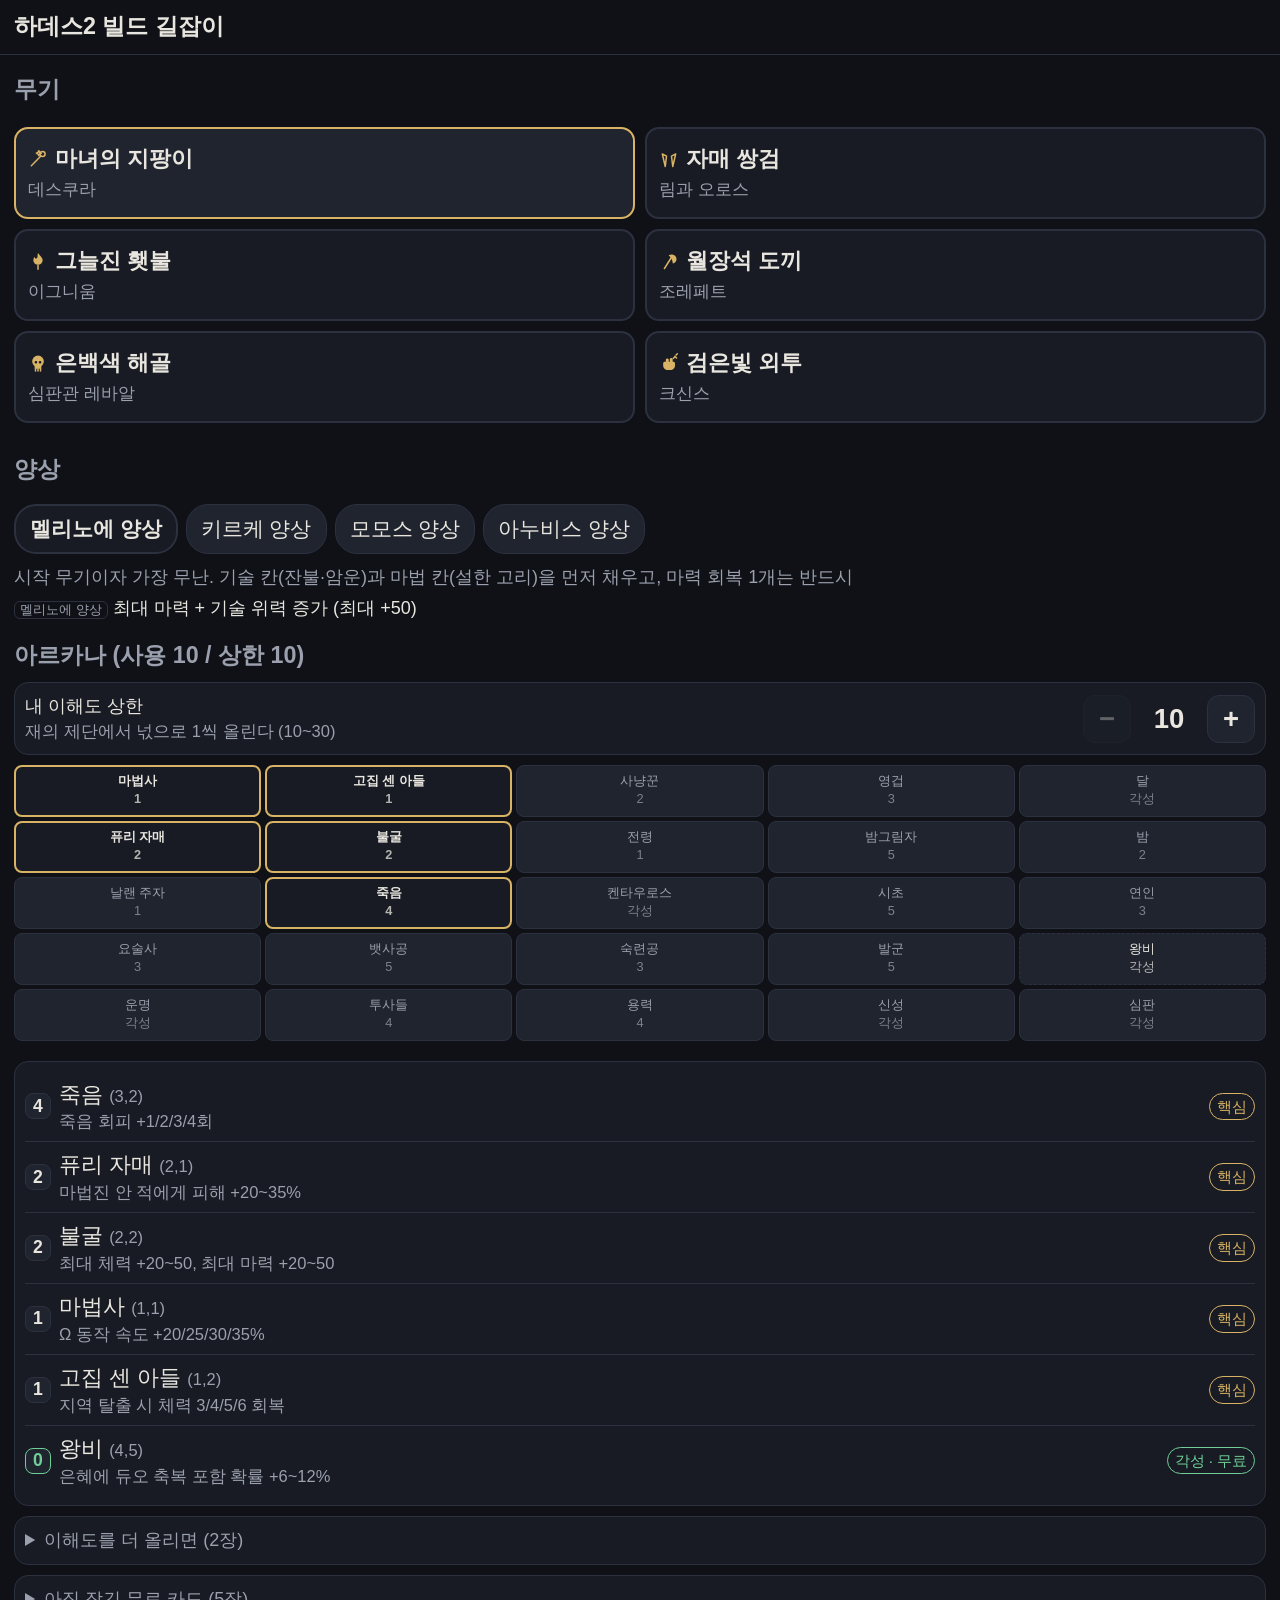
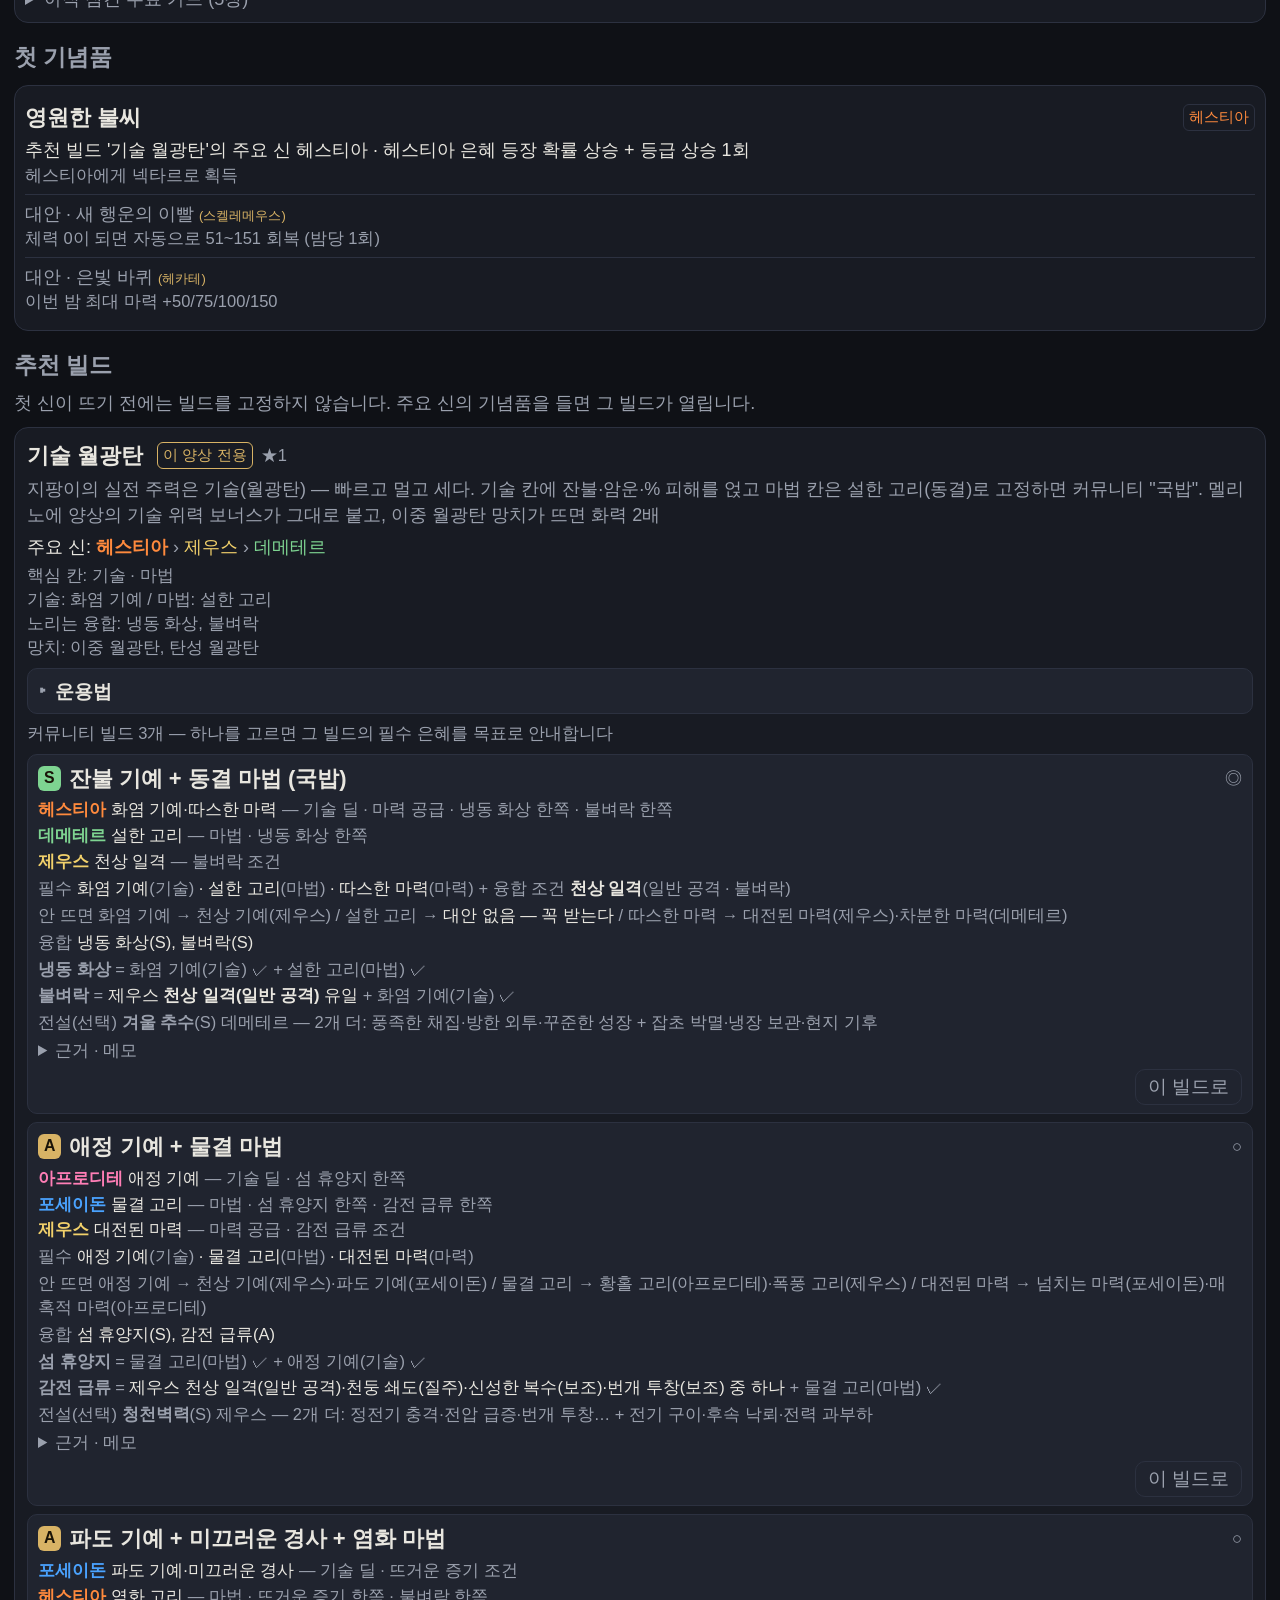
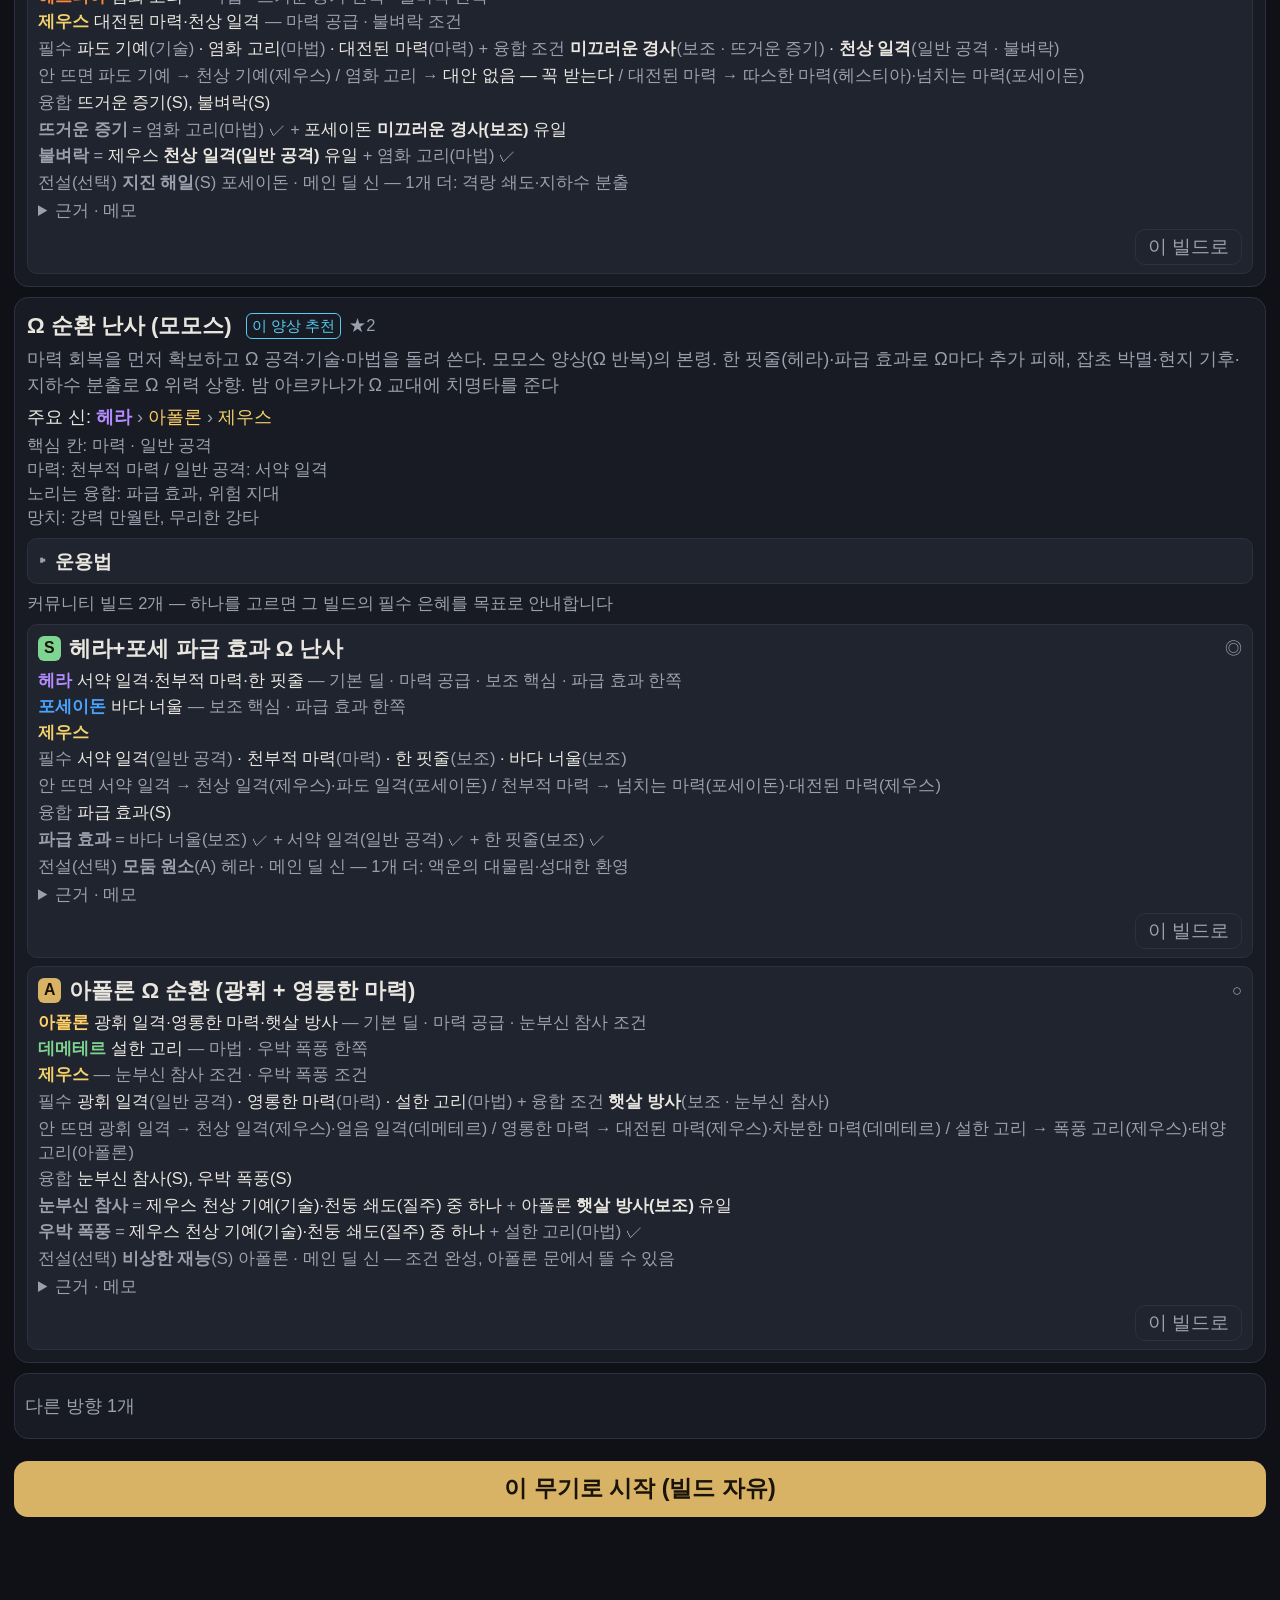
==== commit 3f9c123b: "8-N 빌드 카드 전설 경로(선택): 융합 배치와 함께 성립하는 전설, '전설 경로' 배지·카드·체크리스트 (55/55) Co-Authored-By: Claude Opus 5.5 " ====
--- a/docs/index.html
+++ b/docs/index.html
@@ -281,7 +281,7 @@
 </style>
 <div id="app"></div>
 <div id="toast" hidden></div>
-<script type="application/json" id="h2-data">{"boons":[{"id":"zeus_heaven_strike","god":"zeus","name_ko":"천상 일격","name_en":"Heaven Strike","slot":"attack","occupies_slot":true,"effect":"공격이 암운 부여","rarity_scaling":"암운 피해 80/120/160/200","tags":["curse_apply:blitz","beginner_safe"],"prereq":null,"conflicts":["aphrodite_flutter_strike","apollo_nova_strike","ares_vicious_strike","demeter_ice_strike","hephaestus_volcanic_strike","hera_sworn_strike","hestia_flame_strike","poseidon_wave_strike"],"conflict_reason":"슬롯 배타 - 같은 칸에는 신 1명만 장착 가능","verified":true,"source":["wiki","namu"]},{"id":"zeus_heaven_flourish","god":"zeus","name_ko":"천상 기예","name_en":"Heaven Flourish","slot":"special","occupies_slot":true,"effect":"기술이 암운 부여","rarity_scaling":"암운 피해 100/130/160/190","tags":["curse_apply:blitz","beginner_safe"],"prereq":null,"conflicts":["aphrodite_flutter_flourish","apollo_nova_flourish","ares_vicious_flourish","demeter_ice_flourish","hephaestus_volcanic_flourish","hera_sworn_flourish","hestia_flame_flourish","poseidon_wave_flourish"],"conflict_reason":"슬롯 배타 - 같은 칸에는 신 1명만 장착 가능","verified":true,"source":["wiki","namu"]},{"id":"zeus_storm_ring","god":"zeus","name_ko":"폭풍 고리","name_en":"Storm Ring","slot":"cast","occupies_slot":true,"effect":"마법진 안 적에게 번개 반복 낙뢰","rarity_scaling":"낙뢰 피해 25/30/35/40 (0.35초)","tags":["ring","aoe","dot"],"prereq":null,"conflicts":["aphrodite_rapture_ring","apollo_solar_ring","ares_sword_ring","demeter_arctic_ring","hephaestus_anvil_ring","hera_engagement_ring","hestia_smolder_ring","poseidon_tidal_ring"],"conflict_reason":"슬롯 배타 - 같은 칸에는 신 1명만 장착 가능","verified":true,"source":["wiki","namu"]},{"id":"zeus_thunder_rush","god":"zeus","name_ko":"천둥 쇄도","name_en":"Thunder Rush","slot":"sprint","occupies_slot":true,"effect":"질주/돌진 시 주변 적에 낙뢰","rarity_scaling":"낙뢰 피해 20/25/30/35 (0.35초)","tags":["sprint_damage"],"prereq":null,"conflicts":["aphrodite_passion_rush","apollo_blinding_rush","ares_stabbing_rush","demeter_frigid_rush","hephaestus_smithy_rush","hera_nexus_rush","hestia_heat_rush","poseidon_breaker_rush"],"conflict_reason":"슬롯 배타 - 같은 칸에는 신 1명만 장착 가능","verified":true,"source":["wiki","namu"]},{"id":"zeus_ionic_gain","god":"zeus","name_ko":"대전된 마력","name_en":"Ionic Gain","slot":"magick","occupies_slot":true,"effect":"방마다 마력 완전 회복 샘 등장","rarity_scaling":"재등장 10/9/8/7초","tags":["mana_regen","beginner_safe"],"prereq":null,"conflicts":["aphrodite_glamour_gain","apollo_lucid_gain","ares_grisly_gain","demeter_tranquil_gain","hephaestus_tough_gain","hera_born_gain","hestia_cardio_gain","poseidon_flood_gain"],"conflict_reason":"슬롯 배타 - 같은 칸에는 신 1명만 장착 가능","verified":true,"source":["wiki","namu"]},{"id":"zeus_power_surge","god":"zeus","name_ko":"전압 급증","name_en":"Power Surge","slot":"passive","occupies_slot":false,"effect":"Ω 동작 사용 시 무작위 적에 낙뢰","rarity_scaling":"낙뢰 피해 30/40/50/60","tags":["omega","per_hit"],"prereq":null,"verified":true,"source":["wiki","namu"]},{"id":"zeus_divine_vengeance","god":"zeus","name_ko":"신성한 복수","name_en":"Divine Vengeance","slot":"passive","occupies_slot":false,"effect":"피격 시 가해자에 낙뢰 반격","rarity_scaling":"피해 100 (최대 2/3/4/5회)","tags":["retaliate","duo_key"],"prereq":null,"verified":true,"source":["wiki","namu"]},{"id":"zeus_lightning_lance","god":"zeus","name_ko":"번개 투창","name_en":"Lightning Lance","slot":"passive","occupies_slot":false,"effect":"마법진 위치 조준, 범위 내 낙뢰","rarity_scaling":"낙뢰 피해 50/70/90/110","tags":["cast","ranged_cast","duo_key"],"prereq":{"all":[{"any":["cat:ring"]}]},"conflicts":["hestia_glowing_coal","demeter_local_climate","duo_demeter_ares","dionysus_tipsy_shot"],"conflict_reason":"마법 변형 계열 - 동시 채용 불가 (위키 명시)","verified":true,"source":["wiki","namu"]},{"id":"zeus_static_shock","god":"zeus","name_ko":"정전기 충격","name_en":"Static Shock","slot":"passive","occupies_slot":false,"effect":"타격 시 4회 튕기는 연쇄 번개, 마력 50 점유","rarity_scaling":"연쇄 피해 10/15/20/25","tags":["chain","aoe","duo_key","per_hit"],"prereq":null,"verified":true,"source":["wiki","namu"]},{"id":"zeus_double_strike","god":"zeus","name_ko":"후속 낙뢰","name_en":"Double Strike","slot":"passive","occupies_slot":false,"effect":"낙뢰가 2회 발생할 확률","rarity_scaling":"추가 확률 +10/15/20/25%","tags":[],"prereq":{"all":[{"any":["zeus_heaven_strike","zeus_heaven_flourish","zeus_storm_ring","zeus_thunder_rush","zeus_power_surge","zeus_divine_vengeance","zeus_lightning_lance"]}]},"verified":true,"source":["wiki","namu"]},{"id":"zeus_arc_flash","god":"zeus","name_ko":"전기 구이","name_en":"Arc Flash","slot":"passive","occupies_slot":false,"effect":"Ω 피해가 암운 즉시 발동+강화","rarity_scaling":"Ω 암운 추가 피해 +30/40/50/60%","tags":["omega","curse_scale:blitz"],"prereq":{"all":[{"any":["zeus_heaven_strike","zeus_heaven_flourish"]}]},"verified":true,"source":["wiki","namu"]},{"id":"zeus_electric_overload","god":"zeus","name_ko":"전력 과부하","name_en":"Electric Overload","slot":"passive","occupies_slot":false,"effect":"연쇄 번개 피해 증가, 3회 더 튕김","rarity_scaling":"연쇄 피해 +20/30/40/50%","tags":["chain","aoe"],"prereq":{"all":[{"any":["zeus_static_shock"]}]},"verified":true,"source":["wiki","namu"]},{"id":"zeus_air_quality","god":"zeus","name_ko":"청정한 대기","name_en":"Air Quality","slot":"infusion","occupies_slot":false,"effect":"공기 5 이상이면 최소 피해 50 보장","infusion_req":{"element":"air","count":3},"tags":[],"prereq":null,"verified":true,"source":["wiki","namu"]},{"id":"zeus_shocking_loss","god":"zeus","name_ko":"청천벽력","name_en":"Shocking Loss","slot":"legendary","occupies_slot":false,"effect":"첫 피해 시 25% 확률로 적 즉사","tags":["boss_dmg"],"prereq":{"all":[{"any":["zeus_heaven_strike","zeus_heaven_flourish","zeus_storm_ring","zeus_thunder_rush","zeus_ionic_gain"]},{"any":["zeus_static_shock","zeus_power_surge","zeus_lightning_lance","zeus_divine_vengeance"]},{"any":["zeus_arc_flash","zeus_double_strike","zeus_electric_overload"]}]},"verified":true,"source":["wiki","namu"]},{"id":"hestia_flame_strike","god":"hestia","name_ko":"화염 일격","name_en":"Flame Strike","slot":"attack","occupies_slot":true,"effect":"공격이 잔불 부여","rarity_scaling":"잔불 피해 30/45/60/75","tags":["curse_apply:scorch","dot","beginner_safe","per_hit"],"prereq":null,"conflicts":["aphrodite_flutter_strike","apollo_nova_strike","ares_vicious_strike","demeter_ice_strike","hephaestus_volcanic_strike","hera_sworn_strike","poseidon_wave_strike","zeus_heaven_strike"],"conflict_reason":"슬롯 배타 - 같은 칸에는 신 1명만 장착 가능","verified":true,"source":["wiki","namu"]},{"id":"hestia_flame_flourish","god":"hestia","name_ko":"화염 기예","name_en":"Flame Flourish","slot":"special","occupies_slot":true,"effect":"기술이 잔불 부여","rarity_scaling":"잔불 피해 35/53/70/88","tags":["curse_apply:scorch","dot","beginner_safe","per_hit"],"prereq":null,"conflicts":["aphrodite_flutter_flourish","apollo_nova_flourish","ares_vicious_flourish","demeter_ice_flourish","hephaestus_volcanic_flourish","hera_sworn_flourish","poseidon_wave_flourish","zeus_heaven_flourish"],"conflict_reason":"슬롯 배타 - 같은 칸에는 신 1명만 장착 가능","verified":true,"source":["wiki","namu"]},{"id":"hestia_smolder_ring","god":"hestia","name_ko":"염화 고리","name_en":"Smolder Ring","slot":"cast","occupies_slot":true,"effect":"마법진 안 적에 잔불 반복 부여","rarity_scaling":"잔불 피해 40/60/80/100 (1초)","tags":["ring","curse_apply:scorch","dot","aoe"],"prereq":null,"conflicts":["aphrodite_rapture_ring","apollo_solar_ring","ares_sword_ring","demeter_arctic_ring","hephaestus_anvil_ring","hera_engagement_ring","poseidon_tidal_ring","zeus_storm_ring"],"conflict_reason":"슬롯 배타 - 같은 칸에는 신 1명만 장착 가능","verified":true,"source":["wiki","namu"]},{"id":"hestia_heat_rush","god":"hestia","name_ko":"열기 쇄도","name_en":"Heat Rush","slot":"sprint","occupies_slot":true,"effect":"질주 시 불씨 자국, 잔불 피해 1로 감소","rarity_scaling":"자국 피해 10/15/20/25 (0.25초)","tags":["sprint_damage","armor"],"prereq":null,"conflicts":["aphrodite_passion_rush","apollo_blinding_rush","ares_stabbing_rush","demeter_frigid_rush","hephaestus_smithy_rush","hera_nexus_rush","poseidon_breaker_rush","zeus_thunder_rush"],"conflict_reason":"슬롯 배타 - 같은 칸에는 신 1명만 장착 가능","verified":true,"source":["wiki","namu"]},{"id":"hestia_cardio_gain","god":"hestia","name_ko":"따스한 마력","name_en":"Cardio Gain","slot":"magick","occupies_slot":true,"effect":"공격/기술 명중 시 마력 회복","rarity_scaling":"마력 4/6/8/10","tags":["mana_regen","beginner_safe","per_hit"],"prereq":null,"conflicts":["aphrodite_glamour_gain","apollo_lucid_gain","ares_grisly_gain","demeter_tranquil_gain","hephaestus_tough_gain","hera_born_gain","poseidon_flood_gain","zeus_ionic_gain"],"conflict_reason":"슬롯 배타 - 같은 칸에는 신 1명만 장착 가능","verified":true,"source":["wiki","namu"]},{"id":"hestia_highly_flammable","god":"hestia","name_ko":"불쏘시개","name_en":"Highly Flammable","slot":"passive","occupies_slot":false,"effect":"첫 잔불 부여 시 추가 잔불","rarity_scaling":"+80/120/160/200","tags":["curse_scale:scorch","dot","duo_key"],"prereq":{"all":[{"any":["hestia_flame_strike","hestia_flame_flourish","hestia_smolder_ring"]}]},"verified":true,"source":["wiki","namu"]},{"id":"hestia_glowing_coal","god":"hestia","name_ko":"달아오른 숯","name_en":"Glowing Coal","slot":"passive","occupies_slot":false,"effect":"마법 조준 화염구, 착탄점에 마법진","rarity_scaling":"폭발 피해 60/90/120/150","tags":["cast","ranged_cast","aoe","duo_key"],"prereq":{"all":[{"any":["cat:ring"]}]},"conflicts":["zeus_lightning_lance","demeter_local_climate","duo_demeter_ares","dionysus_tipsy_shot"],"conflict_reason":"마법 변형 계열 - 동시 채용 불가 (위키 명시)","verified":true,"source":["wiki","namu"],"notes":"위키 전제조건 칸 비어있음. 링 은혜 필요로 추정 - 검증 필요"},{"id":"hestia_controlled_burn","god":"hestia","name_ko":"화력 보강","name_en":"Controlled Burn","slot":"passive","occupies_slot":false,"effect":"Ω 기술이 화염구 발사, 마력 +10 소모","rarity_scaling":"폭발 피해 100/150/200/250","tags":["omega_special","aoe","duo_key"],"prereq":null,"verified":true,"source":["wiki","namu"]},{"id":"hestia_flash_fry","god":"hestia","name_ko":"천연가스","name_en":"Flash Fry","slot":"passive","occupies_slot":false,"effect":"적 처치 시 폭발로 주변 피해","rarity_scaling":"폭발 피해 60/90/120/150","tags":["aoe","beginner_safe"],"prereq":null,"verified":true,"source":["wiki","namu"]},{"id":"hestia_hot_pot","god":"hestia","name_ko":"끓는 냄비","name_en":"Hot Pot","slot":"passive","occupies_slot":false,"effect":"회피 확률, 잔불 적 상대로 2배","rarity_scaling":"회피 +4/5/6/7%","tags":["armor","curse_scale:scorch"],"prereq":{"all":[{"any":["hestia_flame_strike","hestia_flame_flourish","hestia_smolder_ring"]}]},"verified":true,"source":["wiki","namu"]},{"id":"hestia_pyro_technique","god":"hestia","name_ko":"완전 연소","name_en":"Pyro Technique","slot":"passive","occupies_slot":false,"effect":"잔불 피해 속도 증가","rarity_scaling":"+50/75/100/125%","tags":["curse_scale:scorch","dot"],"prereq":{"all":[{"any":["hestia_flame_strike","hestia_flame_flourish","hestia_smolder_ring"]}]},"verified":true,"source":["wiki","namu"]},{"id":"hestia_snuffed_candle","god":"hestia","name_ko":"꺼진 촛불","name_en":"Snuffed Candle","slot":"passive","occupies_slot":false,"effect":"고립된 적에게 추가 피해","rarity_scaling":"+15/18/21/24%","tags":["boss_dmg"],"prereq":null,"verified":true,"source":["wiki","namu"]},{"id":"hestia_slow_cooker","god":"hestia","name_ko":"솥단지 예열","name_en":"Slow Cooker","slot":"infusion","occupies_slot":false,"effect":"불 은혜 수만큼 공격/기술 위력 증가","infusion_req":{"element":"fire","count":2},"tags":[],"prereq":null,"verified":true,"source":["wiki","namu"]},{"id":"hestia_fire_away","god":"hestia","name_ko":"불길 장벽","name_en":"Fire Away","slot":"legendary","occupies_slot":false,"effect":"마법진이 적 원거리탄 파괴+잔불 부여","rarity_scaling":"잔불 400 (3초)","tags":["curse_apply:scorch","armor"],"prereq":{"all":[{"any":["hestia_smolder_ring","hestia_flame_strike","hestia_flame_flourish"]},{"any":["hestia_flash_fry","hestia_hot_pot","hestia_pyro_technique","hestia_highly_flammable"]},{"any":["hestia_glowing_coal","hestia_controlled_burn"]}]},"verified":true,"source":["wiki","namu"]},{"id":"poseidon_wave_strike","god":"poseidon","name_ko":"파도 일격","name_en":"Wave Strike","slot":"attack","occupies_slot":true,"effect":"공격이 물보라로 적을 밀쳐냄","rarity_scaling":"물보라 피해 20/25/30/35","tags":["splash","knockback","beginner_safe","per_hit"],"prereq":null,"conflicts":["aphrodite_flutter_strike","apollo_nova_strike","ares_vicious_strike","demeter_ice_strike","hephaestus_volcanic_strike","hera_sworn_strike","hestia_flame_strike","zeus_heaven_strike"],"conflict_reason":"슬롯 배타 - 같은 칸에는 신 1명만 장착 가능","verified":true,"source":["wiki","namu"]},{"id":"poseidon_wave_flourish","god":"poseidon","name_ko":"파도 기예","name_en":"Wave Flourish","slot":"special","occupies_slot":true,"effect":"기술이 물보라로 적을 밀쳐냄","rarity_scaling":"물보라 피해 25/30/35/40","tags":["splash","knockback","beginner_safe","per_hit"],"prereq":null,"conflicts":["aphrodite_flutter_flourish","apollo_nova_flourish","ares_vicious_flourish","demeter_ice_flourish","hephaestus_volcanic_flourish","hera_sworn_flourish","hestia_flame_flourish","zeus_heaven_flourish"],"conflict_reason":"슬롯 배타 - 같은 칸에는 신 1명만 장착 가능","verified":true,"source":["wiki","namu"]},{"id":"poseidon_tidal_ring","god":"poseidon","name_ko":"물결 고리","name_en":"Tidal Ring","slot":"cast","occupies_slot":true,"effect":"마법진이 즉시 강한 물보라+침수 부여","rarity_scaling":"물보라 피해 60/90/120/150","tags":["ring","splash","curse_apply:froth","aoe"],"prereq":null,"conflicts":["aphrodite_rapture_ring","apollo_solar_ring","ares_sword_ring","demeter_arctic_ring","demeter_local_climate","dionysus_tipsy_shot","duo_demeter_ares","hephaestus_anvil_ring","hera_engagement_ring","hestia_smolder_ring","zeus_storm_ring"],"conflict_reason":"슬롯 배타 - 같은 칸에는 신 1명만 장착 가능","verified":true,"source":["wiki","namu"]},{"id":"poseidon_breaker_rush","god":"poseidon","name_ko":"격랑 쇄도","name_en":"Breaker Rush","slot":"sprint","occupies_slot":true,"effect":"질주 중 첫 충돌 적에게 폭발+넉백","rarity_scaling":"충격 피해 80/100/120/140","tags":["sprint_damage","knockback"],"prereq":null,"conflicts":["aphrodite_passion_rush","apollo_blinding_rush","ares_stabbing_rush","demeter_frigid_rush","hephaestus_smithy_rush","hera_nexus_rush","hestia_heat_rush","zeus_thunder_rush"],"conflict_reason":"슬롯 배타 - 같은 칸에는 신 1명만 장착 가능","verified":true,"source":["wiki","namu"]},{"id":"poseidon_flood_gain","god":"poseidon","name_ko":"넘치는 마력","name_en":"Flood Gain","slot":"magick","occupies_slot":true,"effect":"Ω 동작 후 잠시 쓴 마력이 전부 회복","rarity_scaling":"지속 4/5/6/7초 (8초 재사용)","tags":["mana_regen","omega"],"prereq":null,"conflicts":["aphrodite_glamour_gain","apollo_lucid_gain","ares_grisly_gain","demeter_tranquil_gain","hephaestus_tough_gain","hera_born_gain","hestia_cardio_gain","zeus_ionic_gain"],"conflict_reason":"슬롯 배타 - 같은 칸에는 신 1명만 장착 가능","verified":true,"source":["wiki","namu"]},{"id":"poseidon_hydraulic_might","god":"poseidon","name_ko":"세찬 물줄기","name_en":"Hydraulic Might","slot":"passive","occupies_slot":false,"effect":"전투 시작 10초간 공격/기술 강화","rarity_scaling":"+100/133/166/200%","tags":["boss_dmg"],"prereq":null,"verified":true,"source":["wiki","namu"]},{"id":"poseidon_buried_treasure","god":"poseidon","name_ko":"바다의 보배","name_en":"Buried Treasure","slot":"passive","occupies_slot":false,"effect":"소소한 발견물 가치 상승, 즉시 자원 획득","rarity_scaling":"보상 +50/75/100/125%","tags":["meta","duo_key"],"prereq":null,"verified":true,"source":["wiki","namu"]},{"id":"poseidon_high_surf","god":"poseidon","name_ko":"거친 풍랑","name_en":"High Surf","slot":"passive","occupies_slot":false,"effect":"적이 공격 시작할 때 물보라 반격, 마력 30 점유","rarity_scaling":"물보라 피해 40/60/80/100","tags":["splash","retaliate","aoe"],"prereq":null,"verified":true,"source":["wiki","namu"]},{"id":"poseidon_sea_star","god":"poseidon","name_ko":"물밑 보답","name_en":"Sea Star","slot":"passive","occupies_slot":false,"effect":"은혜 외 보상 획득 시 복제 확률","rarity_scaling":"복제 확률 25/30/35/40%","tags":["meta","duo_key"],"prereq":null,"verified":true,"source":["wiki","namu"]},{"id":"poseidon_slippery_slope","god":"poseidon","name_ko":"미끄러운 경사","name_en":"Slippery Slope","slot":"passive","occupies_slot":false,"effect":"물보라가 침수 부여, 침수 피해 증가","rarity_scaling":"침수 피해 +20/50/80/110%","tags":["curse_apply:froth","curse_scale:froth","splash","duo_key"],"prereq":{"all":[{"any":["poseidon_wave_strike","poseidon_wave_flourish"]}]},"verified":true,"source":["wiki","namu"]},{"id":"poseidon_geyser_spout","god":"poseidon","name_ko":"지하수 분출","name_en":"Geyser Spout","slot":"passive","occupies_slot":false,"effect":"Ω 마법 위력 증가 + 넉백","rarity_scaling":"Ω 마법 위력 +150/200/250/300","tags":["omega_cast","knockback"],"prereq":{"all":[{"any":["cat:ring"]}]},"conflicts":["apollo_prominence_flare","ares_meat_grinder"],"conflict_reason":"Ω 마법 변형 - 동시 채용 불가 (위키 명시)","verified":true,"source":["wiki","namu"]},{"id":"poseidon_ocean_swell","god":"poseidon","name_ko":"바다 너울","name_en":"Ocean Swell","slot":"passive","occupies_slot":false,"effect":"Ω 동작이 전방 광역 파도 발사, 마력 +5","rarity_scaling":"파도 피해 40/60/80/100","tags":["omega","aoe","knockback","duo_key"],"prereq":null,"verified":true,"source":["wiki","namu"]},{"id":"poseidon_water_fitness","god":"poseidon","name_ko":"흐르는 활력","name_en":"Water Fitness","slot":"infusion","occupies_slot":false,"effect":"물 은혜 수만큼 최대 체력 증가","infusion_req":{"element":"water","count":2},"tags":["max_hp"],"prereq":null,"verified":true,"source":["wiki","namu"]},{"id":"poseidon_king_tide","god":"poseidon","name_ko":"지진 해일","name_en":"King Tide","slot":"legendary","occupies_slot":false,"effect":"물보라 범위 확대, 수호자에 큰 추가 피해","rarity_scaling":"수호자 대상 +200%","tags":["splash","boss_dmg"],"prereq":{"all":[{"any":["poseidon_wave_strike","poseidon_wave_flourish"]},{"any":["poseidon_breaker_rush","poseidon_flood_gain","poseidon_geyser_spout"]},{"any":["poseidon_hydraulic_might","poseidon_ocean_swell","poseidon_slippery_slope","poseidon_high_surf"]}]},"verified":true,"source":["wiki","namu"]},{"id":"demeter_ice_strike","god":"demeter","name_ko":"얼음 일격","name_en":"Ice Strike","slot":"attack","occupies_slot":true,"effect":"공격 피해 증가 + 동결 부여","rarity_scaling":"공격 피해 +30/45/60/75%","tags":["curse_apply:freeze","beginner_safe","pct_dmg"],"prereq":null,"conflicts":["aphrodite_flutter_strike","apollo_nova_strike","ares_vicious_strike","hephaestus_volcanic_strike","hera_sworn_strike","hestia_flame_strike","poseidon_wave_strike","zeus_heaven_strike"],"conflict_reason":"슬롯 배타 - 같은 칸에는 신 1명만 장착 가능","verified":true,"source":["wiki","namu"]},{"id":"demeter_ice_flourish","god":"demeter","name_ko":"얼음 기예","name_en":"Ice Flourish","slot":"special","occupies_slot":true,"effect":"기술 피해 증가 + 동결 부여","rarity_scaling":"기술 피해 +40/60/80/100%","tags":["curse_apply:freeze","beginner_safe","pct_dmg"],"prereq":null,"conflicts":["aphrodite_flutter_flourish","apollo_nova_flourish","ares_vicious_flourish","hephaestus_volcanic_flourish","hera_sworn_flourish","hestia_flame_flourish","poseidon_wave_flourish","zeus_heaven_flourish"],"conflict_reason":"슬롯 배타 - 같은 칸에는 신 1명만 장착 가능","verified":true,"source":["wiki","namu"]},{"id":"demeter_arctic_ring","god":"demeter","name_ko":"설한 고리","name_en":"Arctic Ring","slot":"cast","occupies_slot":true,"effect":"마법진이 동결 부여 + 반복 피해","rarity_scaling":"피해 10/15/20/25 (0.5초)","tags":["ring","curse_apply:freeze","aoe"],"prereq":null,"conflicts":["aphrodite_rapture_ring","apollo_solar_ring","ares_sword_ring","hephaestus_anvil_ring","hera_engagement_ring","hestia_smolder_ring","poseidon_tidal_ring","zeus_storm_ring"],"conflict_reason":"슬롯 배타 - 같은 칸에는 신 1명만 장착 가능","verified":true,"source":["wiki","namu"]},{"id":"demeter_frigid_rush","god":"demeter","name_ko":"한풍 쇄도","name_en":"Frigid Rush","slot":"sprint","occupies_slot":true,"effect":"질주 시 선풍 생성, 멈춰도 지속","rarity_scaling":"선풍 피해 4/6/8/10 (0.25초)","tags":["sprint_damage","curse_apply:gust","aoe","beginner_safe"],"prereq":null,"conflicts":["aphrodite_passion_rush","apollo_blinding_rush","ares_stabbing_rush","hephaestus_smithy_rush","hera_nexus_rush","hestia_heat_rush","poseidon_breaker_rush","zeus_thunder_rush"],"conflict_reason":"슬롯 배타 - 같은 칸에는 신 1명만 장착 가능","verified":true,"source":["wiki","namu"]},{"id":"demeter_tranquil_gain","god":"demeter","name_ko":"차분한 마력","name_en":"Tranquil Gain","slot":"magick","occupies_slot":true,"effect":"0.5초 정지 시 마력 급속 회복","rarity_scaling":"마력 50/75/100/125% (1초)","tags":["mana_regen"],"prereq":null,"conflicts":["aphrodite_glamour_gain","apollo_lucid_gain","ares_grisly_gain","hephaestus_tough_gain","hera_born_gain","hestia_cardio_gain","poseidon_flood_gain","zeus_ionic_gain"],"conflict_reason":"슬롯 배타 - 같은 칸에는 신 1명만 장착 가능","verified":true,"source":["wiki","namu"]},{"id":"demeter_arctic_gale","god":"demeter","name_ko":"혹한 강풍","name_en":"Arctic Gale","slot":"passive","occupies_slot":false,"effect":"마법진 위치에 선풍 생성","rarity_scaling":"선풍 피해 4/8/12/16 (0.25초)","tags":["cast","curse_apply:gust","aoe","duo_key"],"prereq":null,"verified":true,"source":["wiki","namu"]},{"id":"demeter_plentiful_forage","god":"demeter","name_ko":"풍족한 채집","name_en":"Plentiful Forage","slot":"passive","occupies_slot":false,"effect":"자원 채집 시 체력 회복","rarity_scaling":"체력 10/12/14/16%","tags":["heal","duo_key","beginner_safe"],"prereq":null,"verified":true,"source":["wiki","namu"]},{"id":"demeter_steady_growth","god":"demeter","name_ko":"꾸준한 성장","name_en":"Steady Growth","slot":"passive","occupies_slot":false,"effect":"일정 방 클리어마다 은혜 희귀도 상승","rarity_scaling":"6/5/4/3방마다","tags":["duo_key","beginner_safe"],"prereq":null,"verified":true,"source":["wiki","namu"],"notes":"전제조건: 영웅 등급이 아닌 은혜 1개 이상 보유"},{"id":"demeter_snow_queen","god":"demeter","name_ko":"방한 외투","name_en":"Snow Queen","slot":"passive","occupies_slot":false,"effect":"지역마다 피해 1회 차단 보호막, 마력 점유","rarity_scaling":"마력 점유 25/20/15/10","tags":["armor"],"prereq":null,"verified":true,"source":["wiki","namu"]},{"id":"demeter_weed_killer","god":"demeter","name_ko":"잡초 박멸","name_en":"Weed Killer","slot":"passive","occupies_slot":false,"effect":"Ω 공격 피해 증가, 마력 +10 소모","rarity_scaling":"Ω 공격 +50/75/100/125%","tags":["omega_attack"],"prereq":{"all":[{"any":["cat:strike"]}]},"conflicts":["staff_rapid_thrasher","blades_rapid_onslaught","axe_rapid_slash"],"conflict_reason":"공격 속도 망치와 잡초 박멸은 동시 채용 불가 (위키 명시)","verified":true,"source":["wiki","namu"]},{"id":"demeter_local_climate","god":"demeter","name_ko":"현지 기후","name_en":"Local Climate","slot":"passive","occupies_slot":false,"effect":"Ω 마법 피해 증가, 진 안에 있으면 2배","rarity_scaling":"Ω 마법 +20/30/40/50%","tags":["omega_cast"],"prereq":{"all":[{"any":["cat:ring"]}]},"conflicts":["zeus_lightning_lance","hestia_glowing_coal","duo_demeter_ares","poseidon_tidal_ring","dionysus_tipsy_shot"],"conflict_reason":"마법 변형 계열 - 동시 채용 불가 (위키 명시)","verified":true,"source":["wiki","namu"],"notes":"조수 고리(Tidal Ring) 제외"},{"id":"demeter_cold_storage","god":"demeter","name_ko":"냉장 보관","name_en":"Cold Storage","slot":"passive","occupies_slot":false,"effect":"동결 지속시간 증가","rarity_scaling":"+2/3/4/5초","tags":["curse_scale:freeze"],"prereq":{"all":[{"any":["demeter_ice_strike","demeter_ice_flourish","demeter_arctic_ring"]}]},"verified":true,"source":["wiki","namu"]},{"id":"demeter_frosty_veneer","god":"demeter","name_ko":"쌀쌀맞은 외관","name_en":"Frosty Veneer","slot":"infusion","occupies_slot":false,"effect":"물 6 이상 시 20 이상 피해를 감소","infusion_req":{"element":"water","count":4},"tags":["armor"],"prereq":null,"verified":true,"source":["wiki","namu"]},{"id":"demeter_winter_harvest","god":"demeter","name_ko":"겨울 추수","name_en":"Winter Harvest","slot":"legendary","occupies_slot":false,"effect":"동결 적이 체력 10%에서 산산조각, 광역 피해","rarity_scaling":"파열 피해 100","tags":["curse_scale:freeze","aoe","boss_dmg"],"prereq":{"all":[{"any":["demeter_ice_strike","demeter_ice_flourish","demeter_arctic_ring"]},{"any":["demeter_plentiful_forage","demeter_snow_queen","demeter_steady_growth"]},{"any":["demeter_weed_killer","demeter_cold_storage","demeter_local_climate"]}]},"verified":true,"source":["wiki","namu"]},{"id":"apollo_nova_strike","god":"apollo","name_ko":"광휘 일격","name_en":"Nova Strike","slot":"attack","occupies_slot":true,"effect":"공격 피해 증가 + 범위 확대","rarity_scaling":"공격 피해 +40/60/80/100%","tags":["aoe","beginner_safe","pct_dmg"],"prereq":null,"conflicts":["aphrodite_flutter_strike","ares_vicious_strike","demeter_ice_strike","hephaestus_volcanic_strike","hera_sworn_strike","hestia_flame_strike","poseidon_wave_strike","zeus_heaven_strike"],"conflict_reason":"슬롯 배타 - 같은 칸에는 신 1명만 장착 가능","verified":true,"source":["wiki","namu"]},{"id":"apollo_nova_flourish","god":"apollo","name_ko":"광휘 기예","name_en":"Nova Flourish","slot":"special","occupies_slot":true,"effect":"기술 피해 증가 + 범위 확대","rarity_scaling":"기술 피해 +60/80/100/120%","tags":["aoe","beginner_safe","pct_dmg"],"prereq":null,"conflicts":["aphrodite_flutter_flourish","ares_vicious_flourish","demeter_ice_flourish","hephaestus_volcanic_flourish","hera_sworn_flourish","hestia_flame_flourish","poseidon_wave_flourish","zeus_heaven_flourish"],"conflict_reason":"슬롯 배타 - 같은 칸에는 신 1명만 장착 가능","verified":true,"source":["wiki","namu"]},{"id":"apollo_solar_ring","god":"apollo","name_ko":"태양 고리","name_en":"Solar Ring","slot":"cast","occupies_slot":true,"effect":"마법진이 실명 부여 + 소멸 시 폭발","rarity_scaling":"피해 80/120/160/200","tags":["ring","curse_apply:daze","aoe"],"prereq":null,"conflicts":["aphrodite_rapture_ring","ares_sword_ring","demeter_arctic_ring","hephaestus_anvil_ring","hera_engagement_ring","hestia_smolder_ring","poseidon_tidal_ring","zeus_storm_ring"],"conflict_reason":"슬롯 배타 - 같은 칸에는 신 1명만 장착 가능","verified":true,"source":["wiki","namu"]},{"id":"apollo_blinding_rush","god":"apollo","name_ko":"섬광 쇄도","name_en":"Blinding Rush","slot":"sprint","occupies_slot":true,"effect":"질주 속도 증가 + 주변 적 실명","rarity_scaling":"질주 속도 +15/20/25/30%","tags":["curse_apply:daze","beginner_safe"],"prereq":null,"conflicts":["aphrodite_passion_rush","ares_stabbing_rush","demeter_frigid_rush","hephaestus_smithy_rush","hera_nexus_rush","hestia_heat_rush","poseidon_breaker_rush","zeus_thunder_rush"],"conflict_reason":"슬롯 배타 - 같은 칸에는 신 1명만 장착 가능","verified":true,"source":["wiki","namu"]},{"id":"apollo_lucid_gain","god":"apollo","name_ko":"영롱한 마력","name_en":"Lucid Gain","slot":"magick","occupies_slot":true,"effect":"마법진 소멸 시 마력 회복","rarity_scaling":"마력 40/60/80/100","tags":["mana_regen","cast","beginner_safe"],"prereq":null,"conflicts":["aphrodite_glamour_gain","ares_grisly_gain","demeter_tranquil_gain","hephaestus_tough_gain","hera_born_gain","hestia_cardio_gain","poseidon_flood_gain","zeus_ionic_gain"],"conflict_reason":"슬롯 배타 - 같은 칸에는 신 1명만 장착 가능","verified":true,"source":["wiki","namu"]},{"id":"apollo_light_smite","god":"apollo","name_ko":"빛살 강타","name_en":"Light Smite","slot":"passive","occupies_slot":false,"effect":"피격 시 반격 피해 + 주변 실명","rarity_scaling":"반격 피해 50/75/100/125","tags":["retaliate","curse_apply:daze","aoe","duo_key"],"prereq":null,"verified":true,"source":["wiki","namu"]},{"id":"apollo_perfect_image","god":"apollo","name_ko":"완벽한 매무새","name_en":"Perfect Image","slot":"passive","occupies_slot":false,"effect":"피격 전까지 피해 증가, 15초 무피격 시 회복","rarity_scaling":"+10/15/20/25%","tags":[],"prereq":null,"verified":true,"source":["wiki","namu"]},{"id":"apollo_dazzling_display","god":"apollo","name_ko":"현란한 솜씨","name_en":"Dazzling Display","slot":"passive","occupies_slot":false,"effect":"공격이 확률적으로 실명 부여","rarity_scaling":"실명 확률 +10/15/20/25%","tags":["curse_apply:daze","duo_key"],"prereq":{"all":[{"any":["apollo_nova_strike"]}]},"verified":true,"source":["wiki","namu"]},{"id":"apollo_back_burner","god":"apollo","name_ko":"빛나는 등판","name_en":"Back Burner","slot":"passive","occupies_slot":false,"effect":"실명된 적을 후방 공격 시 추가 피해","rarity_scaling":"후방 피해 +50/75/100/125%","tags":["curse_scale:daze","backstab"],"prereq":{"all":[{"any":["apollo_solar_ring","apollo_blinding_rush","apollo_dazzling_display","apollo_light_smite"]}]},"verified":true,"source":["wiki","namu"]},{"id":"apollo_prominence_flare","god":"apollo","name_ko":"햇살 방사","name_en":"Prominence Flare","slot":"passive","occupies_slot":false,"effect":"Ω 마법 소멸 후 2초간 그 자리 연속 피해","rarity_scaling":"피해 10/12/14/16 (0.13초)","tags":["omega_cast","aoe","duo_key"],"prereq":{"all":[{"any":["cat:ring"]}]},"conflicts":["poseidon_geyser_spout"],"conflict_reason":"Ω 마법 변형 - 동시 채용 불가 (위키 명시)","verified":true,"source":["wiki","namu"]},{"id":"apollo_super_nova","god":"apollo","name_ko":"초신성","name_en":"Super Nova","slot":"passive","occupies_slot":false,"effect":"마법진이 소멸까지 계속 커짐","rarity_scaling":"최대 크기 40/50/60/70%","tags":["cast_size","cast"],"prereq":null,"verified":true,"source":["wiki","namu"]},{"id":"apollo_extra_dose","god":"apollo","name_ko":"추가 처방","name_en":"Extra Dose","slot":"passive","occupies_slot":false,"effect":"공격이 2회 적중할 확률","rarity_scaling":"확률 +5/8/10/13%","tags":["attack_speed","per_hit"],"prereq":{"all":[{"any":["cat:strike"]}]},"verified":true,"source":["wiki","namu"]},{"id":"apollo_self_healing","god":"apollo","name_ko":"자가 치유","name_en":"Self Healing","slot":"infusion","occupies_slot":false,"effect":"불 3 이상 시 피격 피해의 일부 회복","infusion_req":{"element":"fire","count":2},"tags":["heal"],"prereq":null,"verified":true,"source":["wiki","namu"]},{"id":"apollo_exceptional_talent","god":"apollo","name_ko":"비상한 재능","name_en":"Exceptional Talent","slot":"legendary","occupies_slot":false,"effect":"Ω 공격/기술이 2회 발동, 마력 +20","tags":["omega_attack","omega_special","omega"],"prereq":{"all":[{"any":["apollo_nova_strike","apollo_nova_flourish"]},{"any":["apollo_solar_ring","apollo_blinding_rush","apollo_lucid_gain"]},{"any":["apollo_extra_dose","apollo_super_nova","apollo_back_burner","apollo_prominence_flare"]}]},"verified":true,"source":["wiki","namu"]},{"id":"aphrodite_flutter_strike","god":"aphrodite","name_ko":"애정 일격","name_en":"Flutter Strike","slot":"attack","occupies_slot":true,"effect":"근접한 적에게 공격 피해 대폭 증가","rarity_scaling":"근접 피해 +80/100/120/140%","tags":["close_up","pct_dmg"],"prereq":null,"conflicts":["apollo_nova_strike","ares_vicious_strike","demeter_ice_strike","hephaestus_volcanic_strike","hera_sworn_strike","hestia_flame_strike","poseidon_wave_strike","zeus_heaven_strike"],"conflict_reason":"슬롯 배타 - 같은 칸에는 신 1명만 장착 가능","verified":true,"source":["wiki","namu"]},{"id":"aphrodite_flutter_flourish","god":"aphrodite","name_ko":"애정 기예","name_en":"Flutter Flourish","slot":"special","occupies_slot":true,"effect":"근접한 적에게 기술 피해 대폭 증가","rarity_scaling":"근접 피해 +100/150/200/250%","tags":["close_up","pct_dmg"],"prereq":null,"conflicts":["apollo_nova_flourish","ares_vicious_flourish","demeter_ice_flourish","hephaestus_volcanic_flourish","hera_sworn_flourish","hestia_flame_flourish","poseidon_wave_flourish","zeus_heaven_flourish"],"conflict_reason":"슬롯 배타 - 같은 칸에는 신 1명만 장착 가능","verified":true,"source":["wiki","namu"]},{"id":"aphrodite_rapture_ring","god":"aphrodite","name_ko":"황홀 고리","name_en":"Rapture Ring","slot":"cast","occupies_slot":true,"effect":"마법진이 약화 부여 + 적을 중앙으로 끌어당김","rarity_scaling":"피해 10/15/20/25 (0.85초)","tags":["ring","curse_apply:weak","aoe"],"prereq":null,"conflicts":["apollo_solar_ring","ares_sword_ring","demeter_arctic_ring","hephaestus_anvil_ring","hera_engagement_ring","hestia_smolder_ring","poseidon_tidal_ring","zeus_storm_ring"],"conflict_reason":"슬롯 배타 - 같은 칸에는 신 1명만 장착 가능","verified":true,"source":["wiki","namu"]},{"id":"aphrodite_passion_rush","god":"aphrodite","name_ko":"열정 쇄도","name_en":"Passion Rush","slot":"sprint","occupies_slot":true,"effect":"질주 중·정지 시 주변 피해 + 약화","rarity_scaling":"폭발 피해 20/30/40/50","tags":["sprint_damage","curse_apply:weak","aoe"],"prereq":null,"conflicts":["apollo_blinding_rush","ares_stabbing_rush","demeter_frigid_rush","hephaestus_smithy_rush","hera_nexus_rush","hestia_heat_rush","poseidon_breaker_rush","zeus_thunder_rush"],"conflict_reason":"슬롯 배타 - 같은 칸에는 신 1명만 장착 가능","verified":true,"source":["wiki","namu"]},{"id":"aphrodite_glamour_gain","god":"aphrodite","name_ko":"매혹적 마력","name_en":"Glamour Gain","slot":"magick","occupies_slot":true,"effect":"근처 적 자동 약화 + 마력 서서히 회복","rarity_scaling":"마력 6/8/10/12 (1초)","tags":["mana_regen","curse_apply:weak","beginner_safe"],"prereq":null,"conflicts":["apollo_lucid_gain","ares_grisly_gain","demeter_tranquil_gain","hephaestus_tough_gain","hera_born_gain","hestia_cardio_gain","poseidon_flood_gain","zeus_ionic_gain"],"conflict_reason":"슬롯 배타 - 같은 칸에는 신 1명만 장착 가능","verified":true,"source":["wiki","namu"]},{"id":"aphrodite_shameless_attitude","god":"aphrodite","name_ko":"두꺼운 상판","name_en":"Shameless Attitude","slot":"passive","occupies_slot":false,"effect":"피해 증가, 체력 80% 이상이면 2배","rarity_scaling":"+5/7/9/11%","tags":[],"prereq":null,"verified":true,"source":["wiki","namu"]},{"id":"aphrodite_spiritual_affirmation","god":"aphrodite","name_ko":"정신력 확증","name_en":"Spiritual Affirmation","slot":"passive","occupies_slot":false,"effect":"이번 밤 체력·마력 획득량 증가","rarity_scaling":"+15/20/25/30%","tags":["max_hp","max_mana","beginner_safe"],"prereq":null,"verified":true,"source":["wiki","namu"]},{"id":"aphrodite_healthy_rebound","god":"aphrodite","name_ko":"기운찬 재기","name_en":"Healthy Rebound","slot":"passive","occupies_slot":false,"effect":"지역 탈출 시 체력 손실 적으면 완전 회복","rarity_scaling":"기준 체력 80/70/60/50%","tags":["heal","duo_key","beginner_safe"],"prereq":{"all":[{"any":["aphrodite_shameless_attitude"]}]},"verified":true,"source":["wiki","namu"]},{"id":"aphrodite_broken_resolve","god":"aphrodite","name_ko":"무너진 결심","name_en":"Broken Resolve","slot":"passive","occupies_slot":false,"effect":"약화 효과 강화","rarity_scaling":"피해 감소 +10/12/14/16%","tags":["curse_scale:weak","armor"],"prereq":{"all":[{"any":["aphrodite_rapture_ring","aphrodite_passion_rush","aphrodite_glamour_gain"]}]},"verified":true,"source":["wiki","namu"]},{"id":"aphrodite_sweet_surrender","god":"aphrodite","name_ko":"달콤한 항복","name_en":"Sweet Surrender","slot":"passive","occupies_slot":false,"effect":"약화된 적이 받는 피해 증가","rarity_scaling":"+10/15/20/25%","tags":["curse_scale:weak"],"prereq":{"all":[{"any":["aphrodite_rapture_ring","aphrodite_passion_rush","aphrodite_glamour_gain"]}]},"verified":true,"source":["wiki","namu"]},{"id":"aphrodite_heart_breaker","god":"aphrodite","name_ko":"실연의 아픔","name_en":"Heart Breaker","slot":"passive","occupies_slot":false,"effect":"마력 40 사용마다 연심 생성","rarity_scaling":"연심 피해 80/100/120/140","tags":["omega","aoe","duo_key","per_hit"],"prereq":null,"verified":true,"source":["wiki","namu"]},{"id":"aphrodite_secret_crush","god":"aphrodite","name_ko":"은밀한 호감","name_en":"Secret Crush","slot":"passive","occupies_slot":false,"effect":"공격 위력 증가, 마력 20 점유","rarity_scaling":"위력 +5/7/9/11","tags":[],"prereq":null,"verified":true,"source":["wiki","namu"]},{"id":"aphrodite_wispy_wiles","god":"aphrodite","name_ko":"무형의 운무","name_en":"Wispy Wiles","slot":"infusion","occupies_slot":false,"effect":"공기 은혜 수만큼 회피 확률","infusion_req":{"element":"air","count":2},"tags":["armor"],"prereq":null,"verified":true,"source":["wiki","namu"]},{"id":"aphrodite_nervous_wreck","god":"aphrodite","name_ko":"신경 쇠약","name_en":"Nervous Wreck","slot":"legendary","occupies_slot":false,"effect":"약화 부여 시 다른 신 저주 3종도 무작위 부여","tags":["curse_scale:weak","aoe"],"prereq":{"all":[{"any":["aphrodite_broken_resolve","aphrodite_sweet_surrender","aphrodite_shameless_attitude","aphrodite_secret_crush"]},{"any":["aphrodite_rapture_ring","aphrodite_passion_rush","aphrodite_glamour_gain"]},{"any":["aphrodite_flutter_strike","aphrodite_flutter_flourish"]}]},"verified":true,"source":["wiki","namu"]},{"id":"hephaestus_volcanic_strike","god":"hephaestus","name_ko":"화산 일격","name_en":"Volcanic Strike","slot":"attack","occupies_slot":true,"effect":"공격이 주기적으로 400 광역 폭발","rarity_scaling":"재충전 12/10/8/6초","tags":["blast","aoe","beginner_safe","cooldown_burst"],"prereq":null,"conflicts":["aphrodite_flutter_strike","apollo_nova_strike","ares_vicious_strike","demeter_ice_strike","hera_sworn_strike","hestia_flame_strike","poseidon_wave_strike","zeus_heaven_strike"],"conflict_reason":"슬롯 배타 - 같은 칸에는 신 1명만 장착 가능","verified":true,"source":["wiki","namu"]},{"id":"hephaestus_volcanic_flourish","god":"hephaestus","name_ko":"화산 기예","name_en":"Volcanic Flourish","slot":"special","occupies_slot":true,"effect":"기술이 주기적으로 500 광역 폭발","rarity_scaling":"재충전 15/13/11/9초","tags":["blast","aoe","beginner_safe","cooldown_burst"],"prereq":null,"conflicts":["aphrodite_flutter_flourish","apollo_nova_flourish","ares_vicious_flourish","demeter_ice_flourish","hera_sworn_flourish","hestia_flame_flourish","poseidon_wave_flourish","zeus_heaven_flourish"],"conflict_reason":"슬롯 배타 - 같은 칸에는 신 1명만 장착 가능","verified":true,"source":["wiki","namu"]},{"id":"hephaestus_anvil_ring","god":"hephaestus","name_ko":"모루 고리","name_en":"Anvil Ring","slot":"cast","occupies_slot":true,"effect":"마법진이 3회 연속 큰 피해","rarity_scaling":"피해 60/70/80/90 (1초)","tags":["ring","aoe"],"prereq":null,"conflicts":["aphrodite_rapture_ring","apollo_solar_ring","ares_sword_ring","demeter_arctic_ring","hera_engagement_ring","hestia_smolder_ring","poseidon_tidal_ring","zeus_storm_ring"],"conflict_reason":"슬롯 배타 - 같은 칸에는 신 1명만 장착 가능","verified":true,"source":["wiki","namu"]},{"id":"hephaestus_smithy_rush","god":"hephaestus","name_ko":"단철 쇄도","name_en":"Smithy Rush","slot":"sprint","occupies_slot":true,"effect":"돌진 후 근처 적에게 200 폭발","rarity_scaling":"재충전 10/9/8/7초","tags":["blast","sprint_damage","aoe","cooldown_burst"],"prereq":null,"conflicts":["aphrodite_passion_rush","apollo_blinding_rush","ares_stabbing_rush","demeter_frigid_rush","hera_nexus_rush","hestia_heat_rush","poseidon_breaker_rush","zeus_thunder_rush"],"conflict_reason":"슬롯 배타 - 같은 칸에는 신 1명만 장착 가능","verified":true,"source":["wiki","namu"]},{"id":"hephaestus_tough_gain","god":"hephaestus","name_ko":"강고한 마력","name_en":"Tough Gain","slot":"magick","occupies_slot":true,"effect":"피격 피해 감소 + 마력 150 회복","rarity_scaling":"피해 -1/-2/-3/-4","tags":["armor","mana_regen","beginner_safe"],"prereq":null,"conflicts":["aphrodite_glamour_gain","apollo_lucid_gain","ares_grisly_gain","demeter_tranquil_gain","hera_born_gain","hestia_cardio_gain","poseidon_flood_gain","zeus_ionic_gain"],"conflict_reason":"슬롯 배타 - 같은 칸에는 신 1명만 장착 가능","verified":true,"source":["wiki","namu"]},{"id":"hephaestus_grand_caldera","god":"hephaestus","name_ko":"거대 분화구","name_en":"Grand Caldera","slot":"passive","occupies_slot":false,"effect":"폭발 피해·크기 증가 + 연쇄 폭발 다수","rarity_scaling":"추가 피해 +75/100/125/150","tags":["blast","aoe","duo_key"],"prereq":{"all":[{"any":["hephaestus_volcanic_strike","hephaestus_volcanic_flourish","hephaestus_smithy_rush"]}]},"verified":true,"source":["wiki","namu"]},{"id":"hephaestus_molten_touch","god":"hephaestus","name_ko":"융해의 손길","name_en":"Molten Touch","slot":"passive","occupies_slot":false,"effect":"방어구에 추가 피해","rarity_scaling":"+40/60/80/100%","tags":["boss_dmg","duo_key"],"prereq":null,"verified":true,"source":["wiki","namu"]},{"id":"hephaestus_heavy_metal","god":"hephaestus","name_ko":"중금속","name_en":"Heavy Metal","slot":"passive","occupies_slot":false,"effect":"보유 방어도 20%만큼 무기 피해 증가","rarity_scaling":"방어도 +50/75/100/125","tags":["armor","duo_key"],"prereq":null,"verified":true,"source":["wiki","namu"]},{"id":"hephaestus_trusty_shield","god":"hephaestus","name_ko":"무쇠 가죽","name_en":"Trusty Shield","slot":"passive","occupies_slot":false,"effect":"지역 진입마다 방어도 획득, 마력 30 점유","rarity_scaling":"방어도 +10/15/20/25","tags":["armor","duo_key"],"prereq":null,"verified":true,"source":["wiki","namu"]},{"id":"hephaestus_security_system","god":"hephaestus","name_ko":"방호 체계","name_en":"Security System","slot":"passive","occupies_slot":false,"effect":"전투 시작 시 7초간 방어도","rarity_scaling":"방어도 75/100/125/150","tags":["armor","duo_key","beginner_safe"],"prereq":null,"verified":true,"source":["wiki","namu"]},{"id":"hephaestus_uncanny_fortitude","god":"hephaestus","name_ko":"초자연적 맷집","name_en":"Uncanny Fortitude","slot":"passive","occupies_slot":false,"effect":"최대 마력에 비례해 최대 체력 증가","rarity_scaling":"+20/30/40/50%","tags":["max_hp","duo_key"],"prereq":null,"verified":true,"source":["wiki","namu"]},{"id":"hephaestus_furnace_blast","god":"hephaestus","name_ko":"용광로 폭발","name_en":"Furnace Blast","slot":"passive","occupies_slot":false,"effect":"폭발이 발열 부여 - 적 받는 피해 증가","rarity_scaling":"발열 +15/19/25/26%","tags":["curse_apply:glow","blast","duo_key"],"prereq":{"all":[{"any":["hephaestus_volcanic_strike","hephaestus_volcanic_flourish","hephaestus_smithy_rush"]}]},"verified":true,"source":["wiki","namu"]},{"id":"hephaestus_martial_art","god":"hephaestus","name_ko":"굳센 무예","name_en":"Martial Art","slot":"infusion","occupies_slot":false,"effect":"대지 은혜 수만큼 공격/기술 피해 증가","infusion_req":{"element":"earth","count":2},"tags":[],"prereq":null,"verified":true,"source":["wiki","namu"]},{"id":"hephaestus_premium_service","god":"hephaestus","name_ko":"맞춤 개조","name_en":"Premium Service","slot":"legendary","occupies_slot":false,"effect":"장착 양상 등급 +1","tags":[],"prereq":{"all":[{"any":["hephaestus_volcanic_strike","hephaestus_volcanic_flourish","hephaestus_smithy_rush"]},{"any":["hephaestus_heavy_metal","hephaestus_trusty_shield"]},{"any":["hephaestus_grand_caldera","hephaestus_molten_touch","hephaestus_furnace_blast"]}]},"verified":true,"source":["wiki","namu"]},{"id":"hera_sworn_strike","god":"hera","name_ko":"서약 일격","name_en":"Sworn Strike","slot":"attack","occupies_slot":true,"effect":"공격 피해 증가 + 결속 부여","rarity_scaling":"공격 피해 +50/60/70/80%","tags":["curse_apply:hitch","beginner_safe","pct_dmg"],"prereq":null,"conflicts":["aphrodite_flutter_strike","apollo_nova_strike","ares_vicious_strike","demeter_ice_strike","hephaestus_volcanic_strike","hestia_flame_strike","poseidon_wave_strike","zeus_heaven_strike"],"conflict_reason":"슬롯 배타 - 같은 칸에는 신 1명만 장착 가능","verified":true,"source":["wiki","namu"]},{"id":"hera_sworn_flourish","god":"hera","name_ko":"서약 기예","name_en":"Sworn Flourish","slot":"special","occupies_slot":true,"effect":"기술 피해 증가 + 결속 부여","rarity_scaling":"기술 피해 +60/70/80/90%","tags":["curse_apply:hitch","beginner_safe","pct_dmg"],"prereq":null,"conflicts":["aphrodite_flutter_flourish","apollo_nova_flourish","ares_vicious_flourish","demeter_ice_flourish","hephaestus_volcanic_flourish","hestia_flame_flourish","poseidon_wave_flourish","zeus_heaven_flourish"],"conflict_reason":"슬롯 배타 - 같은 칸에는 신 1명만 장착 가능","verified":true,"source":["wiki","namu"]},{"id":"hera_engagement_ring","god":"hera","name_ko":"혼약 고리","name_en":"Engagement Ring","slot":"cast","occupies_slot":true,"effect":"마법진이 결속 부여 + 적 수만큼 즉시 피해","rarity_scaling":"적당 피해 20/30/40/50","tags":["ring","curse_apply:hitch","aoe"],"prereq":null,"conflicts":["aphrodite_rapture_ring","apollo_solar_ring","ares_sword_ring","demeter_arctic_ring","hephaestus_anvil_ring","hestia_smolder_ring","poseidon_tidal_ring","zeus_storm_ring"],"conflict_reason":"슬롯 배타 - 같은 칸에는 신 1명만 장착 가능","verified":true,"source":["wiki","namu"]},{"id":"hera_nexus_rush","god":"hera","name_ko":"연분 쇄도","name_en":"Nexus Rush","slot":"sprint","occupies_slot":true,"effect":"질주가 주변 적에 결속 부여 + 피해","rarity_scaling":"피해 60/90/120/150","tags":["sprint_damage","curse_apply:hitch"],"prereq":null,"conflicts":["aphrodite_passion_rush","apollo_blinding_rush","ares_stabbing_rush","demeter_frigid_rush","hephaestus_smithy_rush","hestia_heat_rush","poseidon_breaker_rush","zeus_thunder_rush"],"conflict_reason":"슬롯 배타 - 같은 칸에는 신 1명만 장착 가능","verified":true,"source":["wiki","namu"]},{"id":"hera_born_gain","god":"hera","name_ko":"천부적 마력","name_en":"Born Gain","slot":"magick","occupies_slot":true,"effect":"마력 소진 시 점유 대신 전량 회복","rarity_scaling":"마력 점유 20/18/16/14","tags":["mana_regen"],"prereq":null,"conflicts":["aphrodite_glamour_gain","apollo_lucid_gain","ares_grisly_gain","demeter_tranquil_gain","hephaestus_tough_gain","hestia_cardio_gain","poseidon_flood_gain","zeus_ionic_gain"],"conflict_reason":"슬롯 배타 - 같은 칸에는 신 1명만 장착 가능","verified":true,"source":["wiki","namu"]},{"id":"hera_extended_family","god":"hera","name_ko":"일가친척","name_en":"Extended Family","slot":"passive","occupies_slot":false,"effect":"은혜 준 신 수만큼 올림포스 효과 피해 증가","rarity_scaling":"신당 +3/4/5/6%","tags":["duo_key"],"prereq":null,"verified":true,"source":["wiki","namu"]},{"id":"hera_dying_wish","god":"hera","name_ko":"마지막 소원","name_en":"Dying Wish","slot":"passive","occupies_slot":false,"effect":"결속 적 처치 시 다른 결속 적 전체 피해","rarity_scaling":"피해 40/60/80/100","tags":["curse_scale:hitch","aoe","duo_key"],"prereq":{"all":[{"any":["hera_sworn_strike","hera_sworn_flourish","hera_engagement_ring","hera_nexus_rush"]}]},"verified":true,"source":["wiki","namu"]},{"id":"hera_bridal_glow","god":"hera","name_ko":"신혼의 정열","name_en":"Bridal Glow","slot":"passive","occupies_slot":false,"effect":"무작위 은혜 1개를 영웅 등급 + 위력 상승","rarity_scaling":"위력 +1/2/3/4","tags":["beginner_safe"],"prereq":null,"verified":true,"source":["wiki","namu"],"notes":"전제조건: 영웅 등급이 아닌 은혜 1개 이상 보유"},{"id":"hera_hereditary_bane","god":"hera","name_ko":"액운의 대물림","name_en":"Hereditary Bane","slot":"passive","occupies_slot":false,"effect":"결속 피해 증가, 지속 +5초","rarity_scaling":"결속 피해 +10/15/20/25%","tags":["curse_scale:hitch","duo_key"],"prereq":{"all":[{"any":["hera_sworn_strike","hera_sworn_flourish","hera_engagement_ring","hera_nexus_rush"]}]},"verified":true,"source":["wiki","namu"]},{"id":"hera_rousing_reception","god":"hera","name_ko":"성대한 환영","name_en":"Rousing Reception","slot":"passive","occupies_slot":false,"effect":"마법진이 새로 등장하는 적에게 즉시 피해","rarity_scaling":"등장 피해 60/80/100/120","tags":["cast","aoe","duo_key"],"prereq":{"all":[{"any":["cat:ring"]}]},"verified":true,"source":["wiki","namu"]},{"id":"hera_uncommon_grace","god":"hera","name_ko":"범상찮은 기품","name_en":"Uncommon Grace","slot":"passive","occupies_slot":false,"effect":"일반 등급 은혜가 없으면 피해 증가","rarity_scaling":"+10/15/20/25%","tags":[],"prereq":null,"verified":true,"source":["wiki","namu"]},{"id":"hera_fine_line","god":"hera","name_ko":"한 핏줄","name_en":"Fine Line","slot":"passive","occupies_slot":false,"effect":"Ω 동작이 직선 균열 생성, 마력 +15","rarity_scaling":"균열 피해 120/150/180/210","tags":["omega","aoe","duo_key","per_hit"],"prereq":null,"verified":true,"source":["wiki","namu"]},{"id":"hera_proper_upbringing","god":"hera","name_ko":"올바른 양육","name_en":"Proper Upbringing","slot":"infusion","occupies_slot":false,"effect":"4원소 각 1 이상 시 일반 은혜 전부 희귀로 상승","infusion_req":{"element":"all","count":1},"tags":[],"prereq":null,"verified":true,"source":["wiki","namu"]},{"id":"hera_all_together","god":"hera","name_ko":"모둠 원소","name_en":"All Together","slot":"legendary","occupies_slot":false,"effect":"4원소 각 1 획득 + 원소별 주입 은혜 1개씩","tags":[],"prereq":{"all":[{"any":["hera_sworn_strike","hera_sworn_flourish","hera_engagement_ring","hera_nexus_rush"]},{"any":["hera_bridal_glow","hera_uncommon_grace","hera_fine_line"]},{"any":["hera_hereditary_bane","hera_rousing_reception"]}]},"verified":true,"source":["wiki","namu"]},{"id":"ares_vicious_strike","god":"ares","name_ko":"상해 일격","name_en":"Vicious Strike","slot":"attack","occupies_slot":true,"effect":"공격 피해 증가 + 상처 부여","rarity_scaling":"공격 피해 +20/30/40/50%","tags":["curse_apply:wounds","beginner_safe","pct_dmg"],"prereq":null,"conflicts":["aphrodite_flutter_strike","apollo_nova_strike","demeter_ice_strike","hephaestus_volcanic_strike","hera_sworn_strike","hestia_flame_strike","poseidon_wave_strike","zeus_heaven_strike"],"conflict_reason":"슬롯 배타 - 같은 칸에는 신 1명만 장착 가능","verified":true,"source":["wiki","namu"]},{"id":"ares_vicious_flourish","god":"ares","name_ko":"상해 기예","name_en":"Vicious Flourish","slot":"special","occupies_slot":true,"effect":"기술 피해 증가 + 상처 부여","rarity_scaling":"기술 피해 +30/40/50/60%","tags":["curse_apply:wounds","beginner_safe","pct_dmg"],"prereq":null,"conflicts":["aphrodite_flutter_flourish","apollo_nova_flourish","demeter_ice_flourish","hephaestus_volcanic_flourish","hera_sworn_flourish","hestia_flame_flourish","poseidon_wave_flourish","zeus_heaven_flourish"],"conflict_reason":"슬롯 배타 - 같은 칸에는 신 1명만 장착 가능","verified":true,"source":["wiki","namu"]},{"id":"ares_sword_ring","god":"ares","name_ko":"검날 고리","name_en":"Sword Ring","slot":"cast","occupies_slot":true,"effect":"마법진 안 적마다 비검 생성","rarity_scaling":"검 피해 120/160/200/240","tags":["ring","falling_blade","aoe"],"prereq":null,"conflicts":["aphrodite_rapture_ring","apollo_solar_ring","demeter_arctic_ring","hephaestus_anvil_ring","hera_engagement_ring","hestia_smolder_ring","poseidon_tidal_ring","zeus_storm_ring"],"conflict_reason":"슬롯 배타 - 같은 칸에는 신 1명만 장착 가능","verified":true,"source":["wiki","namu"]},{"id":"ares_stabbing_rush","god":"ares","name_ko":"참격 쇄도","name_en":"Stabbing Rush","slot":"sprint","occupies_slot":true,"effect":"돌진 경로에 비검 5개 생성","rarity_scaling":"검 피해 30/45/60/75","tags":["sprint_damage","falling_blade"],"prereq":null,"conflicts":["aphrodite_passion_rush","apollo_blinding_rush","demeter_frigid_rush","hephaestus_smithy_rush","hera_nexus_rush","hestia_heat_rush","poseidon_breaker_rush","zeus_thunder_rush"],"conflict_reason":"슬롯 배타 - 같은 칸에는 신 1명만 장착 가능","verified":true,"source":["wiki","namu"]},{"id":"ares_grisly_gain","god":"ares","name_ko":"살벌한 마력","name_en":"Grisly Gain","slot":"magick","occupies_slot":true,"effect":"타격 시 20% 확률 혈장 생성, 마력 회복","rarity_scaling":"마력 15/20/25/30","tags":["mana_regen","plasma","per_hit"],"prereq":null,"conflicts":["aphrodite_glamour_gain","apollo_lucid_gain","demeter_tranquil_gain","hephaestus_tough_gain","hera_born_gain","hestia_cardio_gain","poseidon_flood_gain","zeus_ionic_gain"],"conflict_reason":"슬롯 배타 - 같은 칸에는 신 1명만 장착 가능","verified":true,"source":["wiki","namu"]},{"id":"ares_meat_grinder","god":"ares","name_ko":"고기 분쇄","name_en":"Meat Grinder","slot":"passive","occupies_slot":false,"effect":"Ω 마법이 마법진에 칼날 소용돌이 생성","rarity_scaling":"균열 피해 30/40/50/60 (1초)","tags":["omega_cast","aoe","dot","duo_key"],"prereq":{"all":[{"any":["cat:ring"]}]},"conflicts":["poseidon_geyser_spout"],"conflict_reason":"Ω 마법 변형 - 동시 채용 불가 (위키 명시)","verified":true,"source":["wiki","namu"]},{"id":"ares_profuse_bleeding","god":"ares","name_ko":"과다 출혈","name_en":"Profuse Bleeding","slot":"passive","occupies_slot":false,"effect":"상처 부여·혈장 획득 시 비검 생성","rarity_scaling":"검 피해 30/50/70/90","tags":["falling_blade","curse_scale:wounds","duo_key"],"prereq":{"all":[{"any":["ares_vicious_strike","ares_vicious_flourish","ares_grisly_gain","ares_visceral_impact"]}]},"verified":true,"source":["wiki","namu"]},{"id":"ares_grievous_blow","god":"ares","name_ko":"쓰라린 부상","name_en":"Grievous Blow","slot":"passive","occupies_slot":false,"effect":"상처 입은 적에게 200% 피해 확률","rarity_scaling":"확률 +10/15/20/25%","tags":["curse_scale:wounds","crit"],"prereq":{"all":[{"any":["ares_vicious_strike","ares_vicious_flourish"]}]},"verified":true,"source":["wiki","namu"]},{"id":"ares_visceral_impact","god":"ares","name_ko":"유혈 사태","name_en":"Visceral Impact","slot":"passive","occupies_slot":false,"effect":"피격·적 처치 시 혈장 생성","rarity_scaling":"추가 확률 25/35/45/55%","tags":["plasma","retaliate","duo_key"],"prereq":null,"verified":true,"source":["wiki","namu"]},{"id":"ares_mutual_destruction","god":"ares","name_ko":"상호 공멸","name_en":"Mutual Destruction","slot":"passive","occupies_slot":false,"effect":"체력 낮을수록 200% 피해 확률 상승","rarity_scaling":"잃은 체력당 0.1/0.12/0.14/0.16%","tags":["crit"],"prereq":null,"verified":true,"source":["wiki","namu"]},{"id":"ares_blood_spree","god":"ares","name_ko":"피투성이","name_en":"Blood Spree","slot":"passive","occupies_slot":false,"effect":"체력 40 미만일 때 공격/기술이 체력 회복","rarity_scaling":"회복 1/2/3/4","tags":["heal"],"prereq":null,"verified":true,"source":["wiki","namu"]},{"id":"ares_cut_above","god":"ares","name_ko":"확인 사살","name_en":"Cut Above","slot":"passive","occupies_slot":false,"effect":"Ω 동작이 맞은 적마다 비검 생성, 마력 +5","rarity_scaling":"검 피해 90/120/150/180","tags":["omega","falling_blade","duo_key"],"prereq":null,"verified":true,"source":["wiki","namu"]},{"id":"ares_rallying_cry","god":"ares","name_ko":"집결 함성","name_en":"Rallying Cry","slot":"infusion","occupies_slot":false,"effect":"대지 8 이상 시 올림포스 효과 피해 +50%","infusion_req":{"element":"earth","count":4},"tags":[],"prereq":null,"verified":true,"source":["wiki","namu"]},{"id":"ares_sanguinary_savor","god":"ares","name_ko":"달콤한 피","name_en":"Sanguinary Savor","slot":"legendary","occupies_slot":false,"effect":"상처 위력 +100, 혈장 자동 흡수","tags":["curse_scale:wounds","plasma"],"prereq":{"all":[{"any":["ares_vicious_strike","ares_vicious_flourish","ares_sword_ring","ares_stabbing_rush"]},{"any":["ares_grisly_gain","ares_visceral_impact","ares_profuse_bleeding"]},{"any":["ares_meat_grinder","ares_grievous_blow","ares_mutual_destruction","ares_blood_spree","ares_cut_above"]}]},"verified":true,"source":["wiki","namu"]},{"id":"hermes_nimble_limbs","god":"hermes","name_ko":"기민한 동작","name_en":"Nimble Limbs","slot":"passive","occupies_slot":false,"effect":"공격·기술·마법 속도 증가","rarity_scaling":"+10/15/20/25%","tags":["attack_speed","beginner_safe"],"prereq":null,"verified":true,"source":["wiki","namu"]},{"id":"hermes_racing_thoughts","god":"hermes","name_ko":"기민한 정신","name_en":"Racing Thoughts","slot":"passive","occupies_slot":false,"effect":"Ω 동작 충전 속도 증가","rarity_scaling":"+15/20/25/30%","tags":["omega","attack_speed","beginner_safe"],"prereq":null,"verified":true,"source":["wiki","namu"]},{"id":"hermes_winners_circle","god":"hermes","name_ko":"신속 대응","name_en":"Winner's Circle","slot":"passive","occupies_slot":false,"affects":["cast"],"effect":"Ω 마법 충전·마법진 소멸이 크게 빨라짐","rarity_scaling":"+100/125/150/175%","tags":["omega_cast","cast"],"prereq":null,"verified":true,"source":["wiki","namu"]},{"id":"hermes_nitro_boost","god":"hermes","name_ko":"거침없는 속도","name_en":"Nitro Boost","slot":"passive","occupies_slot":false,"affects":["sprint"],"effect":"질주 15% 빨라짐 + 피해 무시 보호막","rarity_scaling":"차단 1/2/3/4회","tags":["armor","beginner_safe"],"prereq":null,"verified":true,"source":["wiki","namu"]},{"id":"hermes_stutter_step","god":"hermes","name_ko":"잰 발걸음","name_en":"Stutter Step","slot":"passive","occupies_slot":false,"affects":["sprint"],"effect":"돌진 재사용 대기 감소","rarity_scaling":"+25/30/35/40%","tags":["beginner_safe"],"prereq":null,"verified":true,"source":["wiki","namu"]},{"id":"hermes_hasty_retreat","god":"hermes","name_ko":"황급한 후퇴","name_en":"Hasty Retreat","slot":"passive","occupies_slot":false,"effect":"보유 은혜 수만큼 회피율·이속 증가","rarity_scaling":"은혜당 +0.5/0.75/1/1.25%","tags":["armor"],"prereq":null,"verified":true,"source":["wiki","namu"]},{"id":"hermes_hard_target","god":"hermes","name_ko":"까다로운 표적","name_en":"Hard Target","slot":"passive","occupies_slot":false,"effect":"적 원거리 투사체 속도 감소","rarity_scaling":"-30/40/50/60%","tags":["armor","beginner_safe"],"prereq":null,"verified":true,"source":["wiki","namu"]},{"id":"hermes_quick_buck","god":"hermes","name_ko":"일확천금","name_en":"Quick Buck","slot":"passive","occupies_slot":false,"effect":"금화 획득량 증가, 즉시 100 획득","rarity_scaling":"+20/30/40/50%","tags":["meta"],"prereq":null,"verified":true,"source":["wiki","namu"]},{"id":"hermes_mean_streak","god":"hermes","name_ko":"연쇄 처단","name_en":"Mean Streak","slot":"passive","occupies_slot":false,"effect":"적 처치마다 45초간 피해 증가 누적","rarity_scaling":"처치당 +1/1.5/2/2.5%","tags":[],"prereq":null,"verified":true,"source":["wiki","namu"]},{"id":"hermes_travel_deal","god":"hermes","name_ko":"여행 특가","name_en":"Travel Deal","slot":"passive","occupies_slot":false,"effect":"지역별 첫 구매 할인 + 상품 재입고","rarity_scaling":"-5/10/15/20%","tags":["meta"],"prereq":null,"verified":true,"source":["wiki","namu"]},{"id":"hermes_success_rate","god":"hermes","name_ko":"성공 신화","name_en":"Success Rate","slot":"passive","occupies_slot":false,"effect":"확률 기반 효과 발동률 증가","rarity_scaling":"+30/40/50/60%","tags":[],"prereq":{"all":[{"any":["poseidon_sea_star","zeus_divine_vengeance","zeus_double_strike","apollo_dazzling_display","apollo_extra_dose","ares_grisly_gain","ares_visceral_impact","ares_mutual_destruction","ares_grievous_blow","ares_profuse_bleeding"]}]},"verified":true,"source":["wiki","namu"],"notes":"아르테미스 은혜와 듀오 Arterial Spray도 전제조건에 포함"},{"id":"hermes_tall_order","god":"hermes","name_ko":"무리한 요건","name_en":"Tall Order","slot":"infusion","occupies_slot":false,"effect":"한 원소 8 이상 보유 시 모든 피해 +25%","infusion_req":{"element":"any","count":3},"tags":[],"prereq":null,"verified":true,"source":["wiki","namu"]},{"id":"hermes_paid_dues","god":"hermes","name_ko":"생명 수당","name_en":"Paid Dues","slot":"legendary","occupies_slot":false,"effect":"피격 시 체력 대신 금화가 먼저 소모","rarity_scaling":"피해당 금화 -3","tags":["armor"],"prereq":{"all":[{"any":["hermes_nimble_limbs","hermes_racing_thoughts","hermes_hard_target","hermes_winners_circle","hermes_stutter_step","hermes_hasty_retreat","hermes_mean_streak","hermes_nitro_boost"]}]},"verified":true,"source":["wiki","namu"],"notes":"등장 확률 1%로 매우 낮음"},{"id":"artemis_support_fire","god":"artemis","name_ko":"지원 사격","name_en":"Support Fire","slot":"passive","occupies_slot":false,"effect":"공격/기술 명중 후 유도 화살 발사","rarity_scaling":"화살 피해 10/15/20/25","tags":["beginner_safe","per_hit"],"prereq":null,"verified":true,"source":["wiki","namu"]},{"id":"artemis_pressure_points","god":"artemis","name_ko":"약점 공략","name_en":"Pressure Points","slot":"passive","occupies_slot":false,"effect":"모든 피해에 치명타 확률 부여","rarity_scaling":"치명타 +3/4/5/6%","tags":["crit","beginner_safe"],"prereq":null,"verified":true,"source":["wiki","namu"]},{"id":"artemis_shadow_pounce","god":"artemis","name_ko":"그림자 급습","name_en":"Shadow Pounce","slot":"passive","occupies_slot":false,"effect":"돌진 후 2초간 Ω 동작 치명타 확률","rarity_scaling":"+8/10/12/14%","tags":["crit","omega"],"prereq":null,"verified":true,"source":["wiki","namu"]},{"id":"artemis_vital_sign","god":"artemis","name_ko":"성한 사냥감","name_en":"Vital Sign","slot":"passive","occupies_slot":false,"effect":"체력·방어도 80% 이상 적에게 치명타 확률","rarity_scaling":"+15/22/30/38%","tags":["crit","boss_dmg"],"prereq":null,"verified":true,"source":["wiki","namu"]},{"id":"artemis_lethal_snare","god":"artemis","name_ko":"죽음의 덫","name_en":"Lethal Snare","slot":"passive","occupies_slot":false,"effect":"마법진 안 적에게 공격이 치명타 확률","rarity_scaling":"+10/13/16/19%","tags":["crit","cast"],"prereq":null,"verified":true,"source":["wiki","namu"]},{"id":"artemis_easy_shot","god":"artemis","name_ko":"손쉬운 표적","name_en":"Easy Shot","slot":"passive","occupies_slot":false,"effect":"Ω 마법에 맞은 적에게 관통 화살","rarity_scaling":"화살 피해 50/62/75/87","tags":["omega_cast"],"prereq":null,"verified":true,"source":["wiki","namu"]},{"id":"artemis_death_warrant","god":"artemis","name_ko":"사형 선고","name_en":"Death Warrant","slot":"passive","occupies_slot":false,"effect":"주기적으로 무작위 적에 표식 부여","rarity_scaling":"주기 20/18/16/14초","tags":["crit","curse_apply:marked"],"prereq":null,"verified":true,"source":["wiki","namu"]},{"id":"artemis_killing_stroke","god":"artemis","name_ko":"일격 필살","name_en":"Killing Stroke","slot":"passive","occupies_slot":false,"effect":"기술 치명타 확률, 마력 40 점유","rarity_scaling":"+10/12/14/16%","tags":["crit"],"prereq":null,"verified":true,"source":["wiki","namu"]},{"id":"artemis_whispered_prayer","god":"artemis","name_ko":"나지막한 기도","name_en":"Whispered Prayer","slot":"passive","occupies_slot":false,"effect":"비술이 치명타 피해를 줄 확률","rarity_scaling":"+30/35/40/45%","tags":["crit","hex"],"prereq":null,"verified":true,"source":["wiki","namu"],"notes":"아르테미스 친밀도 5단계 + 공격형 비술 보유 필요"},{"id":"athena_divine_dash","god":"athena","name_ko":"신성한 돌진","name_en":"Divine Dash","slot":"passive","occupies_slot":false,"affects":["sprint"],"effect":"돌진이 경로상 적에 피해 + 잠시 반사","rarity_scaling":"돌진 피해 10/15/20/25","tags":["deflect","armor","beginner_safe"],"prereq":null,"verified":true,"source":["wiki","namu"],"notes":"반사 0.35초 + 그동안 완전 무적. 헤르메스 잰 발걸음과 궁합"},{"id":"athena_defensive_posture","god":"athena","name_ko":"수비 태세","name_en":"Defensive Posture","slot":"passive","occupies_slot":false,"affects":[],"effect":"피격 후 2초간 무적","rarity_scaling":"재사용 13/11/9/7초","tags":["armor","beginner_safe"],"prereq":null,"verified":true,"source":["wiki","namu"]},{"id":"athena_stalwart_stand","god":"athena","name_ko":"꿋꿋한 저항","name_en":"Stalwart Stand","slot":"passive","occupies_slot":false,"affects":["magick"],"effect":"지역마다 보충되는 죽음 저항 +1, 마력 집중","rarity_scaling":"마력 집중 150/125/100/75","tags":["heal","armor","beginner_safe"],"prereq":null,"verified":true,"source":["wiki","namu"],"notes":"죽음 저항 취급이라 용력(Strength) 아르카나와 상충"},{"id":"athena_renewed_faith","god":"athena","name_ko":"되찾은 신념","name_en":"Renewed Faith","slot":"passive","occupies_slot":false,"affects":[],"effect":"소모한 죽음 저항 전부 보충 + 효과 상승","rarity_scaling":"회복량 +10/15/20/25%","tags":["heal","beginner_safe"],"prereq":null,"verified":true,"source":["wiki","namu"]},{"id":"athena_phalanx_shot","god":"athena","name_ko":"방진 탄환","name_en":"Phalanx Shot","slot":"passive","occupies_slot":false,"affects":["special"],"effect":"기술이 반사 투사체 발사 (2초 재장전)","rarity_scaling":"투사체 피해 10/15/20/25","tags":["deflect","armor"],"prereq":null,"verified":true,"source":["wiki","namu"]},{"id":"athena_mental_block","god":"athena","name_ko":"정신 방벽","name_en":"Mental Block","slot":"passive","occupies_slot":false,"affects":["cast"],"effect":"마법이 범위 피해 + 잠시 반사","rarity_scaling":"피해 40/60/80/100","tags":["deflect","armor","cast","aoe"],"prereq":null,"verified":true,"source":["wiki","namu"]},{"id":"athena_righteous_pike","god":"athena","name_ko":"정의의 창끝","name_en":"Righteous Pike","slot":"passive","occupies_slot":false,"affects":["magick"],"effect":"마력 90 사용마다 적 3체에 창 낙하","rarity_scaling":"창 피해 150/200/250/300","tags":["omega","aoe"],"prereq":null,"verified":true,"source":["wiki","namu"],"notes":"Ω를 자주 쓰는 무기(횃불 Ω공격)와 시너지"},{"id":"athena_task_force","god":"athena","name_ko":"전담 지원","name_en":"Task Force","slot":"passive","occupies_slot":false,"affects":["hex"],"effect":"신력 비술을 지역마다 여러 번 사용","rarity_scaling":"추가 +1/2/3/4회","tags":["hex"],"prereq":null,"verified":true,"source":["wiki","namu"],"notes":"티폰 격파 후 해금. 신력 비술 보유 시에만 등장. 비술 빌드에 필수급"},{"id":"dionysus_tipsy_shot","god":"dionysus","name_ko":"알딸딸 탄","name_en":"Tipsy Shot","slot":"passive","occupies_slot":false,"affects":["cast"],"effect":"마법 조준 대형 폭탄, 착탄점에 마법진","rarity_scaling":"폭발 피해 300/450/600/750","tags":["cast","ranged_cast","aoe"],"prereq":null,"conflicts":["zeus_lightning_lance","hestia_glowing_coal","demeter_local_climate","poseidon_tidal_ring","duo_demeter_ares"],"conflict_reason":"마법 변형 계열 - 동시 채용 불가 (위키 명시)","verified":true,"source":["wiki","namu"]},{"id":"dionysus_worry_free","god":"dionysus","name_ko":"천하태평","name_en":"Worry Free","slot":"passive","occupies_slot":false,"affects":[],"effect":"최대 체력 대폭 증가, 단 체력 수치가 안 보임","rarity_scaling":"최대 체력 +50~80 / +70~100 / +90~120 / +110~140","tags":["max_hp"],"prereq":null,"verified":true,"source":["wiki","namu"],"notes":"증가폭이 커서 평가가 좋다. 체력이 안 보이는 것은 분수 등으로 어림 가능"},{"id":"dionysus_drunken_stupor","god":"dionysus","name_ko":"인사불성","name_en":"Drunken Stupor","slot":"passive","occupies_slot":false,"affects":["omega_attack","omega_special"],"effect":"Ω 동작이 처음 맞히는 적에 숙취 부여","rarity_scaling":"숙취 피해 50/75/100/125 (0.5초)","tags":["curse_apply:hangover","dot","omega"],"prereq":null,"verified":true,"source":["wiki","namu"],"notes":"적당 1회만 적용. 재부여 안 됨"},{"id":"dionysus_bounce_back","god":"dionysus","name_ko":"회복 탄력성","name_en":"Bounce Back","slot":"passive","occupies_slot":false,"affects":[],"effect":"교전 종료 시 그 전투에서 잃은 체력 일부 회복","rarity_scaling":"회복 50/60/70/80%","tags":["heal","beginner_safe"],"prereq":null,"verified":true,"source":["wiki","namu"]},{"id":"dionysus_bottomless_drink","god":"dionysus","name_ko":"끝없는 축배","name_en":"Bottomless Drink","slot":"passive","occupies_slot":false,"affects":[],"effect":"교전마다 포도 주스 등장, 마시면 다음 행동 위력 +100","rarity_scaling":"재등장 10/9/8/7초","tags":[],"prereq":null,"verified":true,"source":["wiki","namu"],"notes":"다타 Ω(쌍검 Ω기술 등)에서 타격마다 +100이라 특히 강함"},{"id":"dionysus_happy_haze","god":"dionysus","name_ko":"둥실둥실","name_en":"Happy Haze","slot":"passive","occupies_slot":false,"affects":[],"effect":"8초마다 축제 안개 등장, 안에서 피해 증가 + 적 기절","rarity_scaling":"안개 내 피해 +30/40/50/60%","tags":["aoe","beginner_safe"],"prereq":null,"verified":true,"source":["wiki","namu"]},{"id":"dionysus_personal_loan","god":"dionysus","name_ko":"개인 융자","name_en":"Personal Loan","slot":"passive","occupies_slot":false,"affects":[],"effect":"금화 전부 잃고 다음 수호자 격파 후 이자와 함께 회수","rarity_scaling":"추가 금화 +300/400/500/600","tags":["meta"],"prereq":null,"verified":true,"source":["wiki","namu"]},{"id":"dionysus_reckless_abandon","god":"dionysus","name_ko":"흥청망청","name_en":"Reckless Abandon","slot":"passive","occupies_slot":false,"affects":["attack"],"effect":"공격이 정확히 5 / 55 / 555 무작위 피해","rarity_scaling":"최대 피해 확률 5/7/9/11%","tags":["per_hit"],"prereq":null,"verified":true,"source":["wiki","namu"],"notes":"공격 피해가 고정으로 대체된다. 타격 수 많은 무기엔 이득, 단타 무기(도끼)엔 치명적. 디오니소스 친밀도 4단계 필요"}],"duos":[{"id":"duo_zeus_hera_kings_ransom","kind":"duo","gods":["zeus","hera"],"name_ko":"왕의 강권","name_en":"King's Ransom","effect":"헤라 은혜 전부 포기, 개당 제우스 은혜 위력 +4Lv","power_tier":"A","tags":[],"requires":{"all":[{"any":["zeus_heaven_strike","zeus_heaven_flourish","zeus_storm_ring","zeus_thunder_rush","zeus_ionic_gain"]},{"any":["hera_engagement_ring","hera_born_gain","hera_nexus_rush"]}]},"verified":true,"source":["wiki","namu"],"conflicts":["duo_hera_zeus_queens_ransom"],"conflict_reason":"서로의 은혜를 전부 파괴하는 관계","tier_note":"B→A (2026-09-10 커뮤니티): 검색: 모로스 헤라+제우스 빌드 핵심 / lee Queen's Ransom"},{"id":"duo_hera_zeus_queens_ransom","kind":"duo","gods":["hera","zeus"],"name_ko":"여왕의 강권","name_en":"Queen's Ransom","effect":"제우스 은혜 전부 포기, 개당 헤라 은혜 위력 +4Lv","power_tier":"A","tags":[],"requires":{"all":[{"any":["hera_sworn_strike","hera_sworn_flourish","hera_engagement_ring","hera_nexus_rush","hera_born_gain"]},{"any":["zeus_storm_ring","zeus_ionic_gain","zeus_thunder_rush"]}]},"verified":true,"source":["wiki","namu"],"conflicts":["duo_zeus_hera_kings_ransom"],"conflict_reason":"서로의 은혜를 전부 파괴하는 관계","tier_note":"B→A (2026-10-26, 8-B): 횃불 공격 꾹 헤라 집중 빌드의 끝내기 — 실플레이 첫 클리어(2026-10-01) + lee Queen's Ransom. 헤라 핵심 은혜 3개가 한 번에 +4Lv"},{"id":"duo_zeus_poseidon","kind":"duo","gods":["zeus","poseidon"],"name_ko":"감전 급류","name_en":"Killer Current","effect":"침수 걸린 적에게 번개 피해 +30%","power_tier":"A","tags":["curse_scale:froth"],"requires":{"all":[{"any":["zeus_heaven_strike","zeus_heaven_flourish","zeus_storm_ring","zeus_thunder_rush","zeus_divine_vengeance","zeus_lightning_lance"]},{"any":["poseidon_slippery_slope","poseidon_tidal_ring"]}]},"verified":true,"source":["wiki","namu"]},{"id":"duo_zeus_demeter","kind":"duo","gods":["zeus","demeter"],"name_ko":"우박 폭풍","name_en":"Hail Storm","effect":"동결된 적에게 번개 반복 낙뢰","power_tier":"S","tags":["curse_scale:freeze","aoe"],"requires":{"all":[{"any":["zeus_heaven_strike","zeus_heaven_flourish","zeus_storm_ring","zeus_thunder_rush","zeus_ionic_gain"]},{"any":["demeter_ice_strike","demeter_ice_flourish","demeter_arctic_ring"]}]},"verified":true,"source":["wiki","namu"]},{"id":"duo_zeus_apollo","kind":"duo","gods":["zeus","apollo"],"name_ko":"눈부신 참사","name_en":"Glorious Disaster","effect":"Ω 마법에 마력 +30 충전해 낙뢰 난타","power_tier":"S","tags":["omega_cast","aoe"],"requires":{"all":[{"any":["zeus_heaven_strike","zeus_heaven_flourish","zeus_storm_ring","zeus_thunder_rush"]},{"any":["apollo_prominence_flare"]}]},"verified":true,"source":["wiki","namu"]},{"id":"duo_zeus_aphrodite","kind":"duo","gods":["zeus","aphrodite"],"name_ko":"짜릿한 접촉","name_en":"Romantic Spark","effect":"암운 적에 질주 충돌 시 즉시 발동 +80%","power_tier":"S","tags":["curse_scale:blitz","sprint_damage"],"requires":{"all":[{"any":["zeus_heaven_strike","zeus_heaven_flourish"]},{"any":["aphrodite_flutter_strike","aphrodite_flutter_flourish","aphrodite_rapture_ring","aphrodite_passion_rush","aphrodite_glamour_gain"]}]},"verified":true,"source":["wiki","namu"],"tier_note":"A→S (2026-09-10 커뮤니티): lee Romantic Spark 반복 추천(지팡이·횃불·도끼)"},{"id":"duo_zeus_hestia","kind":"duo","gods":["zeus","hestia"],"name_ko":"불벼락","name_en":"Thermal Dynamics","effect":"암운이 피해를 줄 때 잔불도 부여","power_tier":"S","tags":["curse_apply:scorch","curse_scale:blitz","dot"],"requires":{"all":[{"any":["zeus_heaven_strike","zeus_heaven_flourish"]},{"any":["hestia_flame_strike","hestia_flame_flourish","hestia_smolder_ring"]}]},"verified":true,"source":["wiki","namu"]},{"id":"duo_zeus_hephaestus","kind":"duo","gods":["zeus","hephaestus"],"name_ko":"초전도체","name_en":"Master Conductor","effect":"연쇄 번개가 자신에게도 튕기며 피해 누적 증가","power_tier":"S","tags":["chain"],"requires":{"all":[{"any":["zeus_static_shock"]},{"any":["hephaestus_volcanic_strike","hephaestus_volcanic_flourish","hephaestus_anvil_ring","hephaestus_smithy_rush","hephaestus_tough_gain"]}]},"verified":true,"source":["wiki","namu"],"tier_note":"A→S (2026-09-10 커뮤니티): lee Master Conductor 반복 추천(쌍검·지팡이·횃불)"},{"id":"duo_zeus_ares","kind":"duo","gods":["zeus","ares"],"name_ko":"잔학무도","name_en":"Heinous Affront","effect":"상처 부여 시 '피격 시 발동' 효과도 발동","power_tier":"S","tags":["curse_scale:wounds","retaliate"],"requires":{"all":[{"any":["ares_vicious_strike","ares_vicious_flourish"]},{"any":["zeus_heaven_strike","zeus_heaven_flourish","zeus_storm_ring","zeus_thunder_rush","zeus_ionic_gain"]},{"any":["ares_visceral_impact","apollo_light_smite","zeus_divine_vengeance"]}]},"verified":true,"source":["wiki","namu"],"tier_note":"B→S (2026-09-10 커뮤니티): dc51882 빌드 2 핵심 / lee Heinous Affront potent"},{"id":"duo_hestia_poseidon","kind":"duo","gods":["hestia","poseidon"],"name_ko":"뜨거운 증기","name_en":"Scalding Vapor","effect":"침수 적이 헤스티아 불에 맞으면 증기 폭발","power_tier":"S","tags":["curse_scale:froth","dot","aoe"],"requires":{"all":[{"any":["hestia_flame_strike","hestia_flame_flourish","hestia_smolder_ring","hestia_highly_flammable","hestia_controlled_burn","hestia_glowing_coal"]},{"any":["poseidon_tidal_ring","poseidon_slippery_slope"]}]},"verified":true,"source":["wiki","namu"]},{"id":"duo_hestia_demeter","kind":"duo","gods":["hestia","demeter"],"name_ko":"냉동 화상","name_en":"Freezer Burn","effect":"잔불 적을 동결 시 잔불 200% 피해로 폭발","power_tier":"S","tags":["curse_scale:scorch","curse_scale:freeze","boss_dmg"],"requires":{"all":[{"any":["hestia_flame_strike","hestia_flame_flourish","hestia_smolder_ring"]},{"any":["demeter_ice_strike","demeter_ice_flourish","demeter_arctic_ring"]}]},"verified":true,"source":["wiki","namu"]},{"id":"duo_hestia_apollo","kind":"duo","gods":["hestia","apollo"],"name_ko":"온화한 바람","name_en":"Warm Breeze","effect":"회피·실명 빗나감마다 체력 회복","power_tier":"S","tags":["heal","beginner_safe"],"requires":{"all":[{"any":["hestia_flame_strike","hestia_flame_flourish","hestia_smolder_ring","hestia_heat_rush","hestia_cardio_gain"]},{"any":["apollo_solar_ring","apollo_blinding_rush","apollo_light_smite","apollo_dazzling_display"]}]},"verified":true,"source":["wiki","namu"],"tier_note":"A→S (2026-09-10 커뮤니티): dc49018 \"요즘 유행하는 온화한 바람 빌드\" ★★★★★"},{"id":"duo_hestia_aphrodite","kind":"duo","gods":["hestia","aphrodite"],"name_ko":"불같은 열망","name_en":"Burning Desire","effect":"약화된 적의 잔불이 소모되지 않고 무한 지속","power_tier":"S","tags":["curse_scale:scorch","curse_scale:weak","dot"],"requires":{"all":[{"any":["hestia_flame_strike","hestia_flame_flourish","hestia_smolder_ring"]},{"any":["aphrodite_rapture_ring","aphrodite_passion_rush","aphrodite_glamour_gain"]}]},"verified":true,"source":["wiki","namu"]},{"id":"duo_hestia_hephaestus","kind":"duo","gods":["hestia","hephaestus"],"name_ko":"연쇄 반응","name_en":"Chain Reaction","effect":"헤파이스토스 폭발을 재충전 직후 쓰면 2회 발동","power_tier":"A","tags":["blast","aoe"],"requires":{"all":[{"any":["hestia_flame_strike","hestia_flame_flourish","hestia_smolder_ring","hestia_heat_rush","hestia_cardio_gain"]},{"any":["hephaestus_volcanic_strike","hephaestus_volcanic_flourish"]}]},"verified":true,"source":["wiki","namu"]},{"id":"duo_hestia_hera","kind":"duo","gods":["hestia","hera"],"name_ko":"존재감 작열","name_en":"Incandescent Aura","effect":"마력 회복 시 결속된 적 전체에 피해","power_tier":"S","tags":["curse_scale:hitch","aoe","mana_regen"],"requires":{"all":[{"any":["hestia_flame_strike","hestia_flame_flourish","hestia_smolder_ring","hestia_heat_rush","hestia_cardio_gain"]},{"any":["hera_sworn_strike","hera_sworn_flourish","hera_engagement_ring","hera_nexus_rush","hera_born_gain"]}]},"verified":true,"source":["wiki","namu"]},{"id":"duo_hestia_ares","kind":"duo","gods":["hestia","ares"],"name_ko":"사도 화상","name_en":"Fourth Degree","effect":"화염구가 더 강한 위력으로 상처 부여","power_tier":"B","tags":["curse_apply:wounds"],"requires":{"all":[{"any":["hestia_controlled_burn","hestia_glowing_coal"]},{"any":["ares_vicious_strike","ares_vicious_flourish","ares_sword_ring","ares_stabbing_rush","ares_grisly_gain"]}]},"verified":true,"source":["wiki","namu"]},{"id":"duo_poseidon_hera","kind":"duo","gods":["poseidon","hera"],"name_ko":"파급 효과","name_en":"Ripple Effect","effect":"가는 선·큰 너울 효과가 2회 발동할 확률","power_tier":"S","tags":["omega"],"requires":{"all":[{"any":["poseidon_wave_strike","poseidon_wave_flourish","poseidon_tidal_ring","poseidon_ocean_swell"]},{"any":["hera_sworn_strike","hera_sworn_flourish","hera_engagement_ring","hera_fine_line"]},{"any":["hera_fine_line","poseidon_ocean_swell"]}]},"verified":true,"source":["wiki","namu"],"tier_note":"B→S (2026-09-10 커뮤니티): dc51882 빌드 6(파급 효과 Ω 난사) 전용 / lee Ripple Effect"},{"id":"duo_poseidon_demeter","kind":"duo","gods":["poseidon","demeter"],"name_ko":"자연 선택","name_en":"Natural Selection","effect":"가장 왼쪽 열 은혜에 총 +8Lv 분배","power_tier":"A","tags":[],"requires":{"all":[{"any":["poseidon_wave_strike","poseidon_wave_flourish","poseidon_tidal_ring","poseidon_breaker_rush","poseidon_flood_gain"]},{"any":["demeter_ice_strike","demeter_ice_flourish","demeter_arctic_ring","demeter_frigid_rush","demeter_tranquil_gain"]},{"any":["poseidon_buried_treasure","poseidon_sea_star","demeter_steady_growth","demeter_plentiful_forage"]}]},"verified":true,"source":["wiki","namu"]},{"id":"duo_poseidon_apollo","kind":"duo","gods":["poseidon","apollo"],"name_ko":"물 폭탄","name_en":"Beach Ball","effect":"질주 시 물의 구체 생성, 멈추면 전방으로 돌진","power_tier":"A","tags":["sprint_damage","aoe"],"requires":{"all":[{"any":["poseidon_breaker_rush","apollo_blinding_rush"]},{"any":["poseidon_wave_strike","poseidon_wave_flourish","poseidon_tidal_ring","poseidon_flood_gain","poseidon_breaker_rush"]},{"any":["apollo_nova_strike","apollo_nova_flourish","apollo_solar_ring","apollo_lucid_gain","apollo_blinding_rush"]}]},"verified":true,"source":["wiki","namu"],"notes":"아폴론/포세이돈 페이지 전제조건 표기 상이 - ISSUES 참조"},{"id":"duo_poseidon_aphrodite","kind":"duo","gods":["poseidon","aphrodite"],"name_ko":"섬 휴양지","name_en":"Island Getaway","effect":"근처 적 피해 감소 + 아프로디테 은혜가 모든 적을 근접 취급","power_tier":"S","tags":["armor","close_up"],"requires":{"all":[{"any":["poseidon_wave_strike","poseidon_wave_flourish","poseidon_tidal_ring","poseidon_breaker_rush","poseidon_flood_gain"]},{"any":["aphrodite_flutter_strike","aphrodite_flutter_flourish"]}]},"verified":true,"source":["wiki","namu"]},{"id":"duo_poseidon_hephaestus","kind":"duo","gods":["poseidon","hephaestus"],"name_ko":"수력 구동","name_en":"Seismic Servo","effect":"재충전형 은혜 효과의 충전 속도 +35%","power_tier":"A","tags":["blast"],"requires":{"all":[{"any":["poseidon_wave_strike","poseidon_wave_flourish","poseidon_tidal_ring","poseidon_breaker_rush","poseidon_flood_gain"]},{"any":["hephaestus_volcanic_strike","hephaestus_volcanic_flourish","hephaestus_smithy_rush"]}]},"verified":true,"source":["wiki","namu"]},{"id":"duo_poseidon_ares","kind":"duo","gods":["poseidon","ares"],"name_ko":"피바다","name_en":"Arterial Spray","effect":"포세이돈 물보라가 2회 적중할 확률 25%","power_tier":"A","tags":["splash"],"requires":{"all":[{"any":["poseidon_wave_strike","poseidon_wave_flourish"]},{"any":["ares_vicious_strike","ares_vicious_flourish","ares_sword_ring","ares_stabbing_rush","ares_grisly_gain"]}]},"verified":true,"source":["wiki","namu"]},{"id":"duo_demeter_hera","kind":"duo","gods":["demeter","hera"],"name_ko":"귀중한 가보","name_en":"Cherished Heirloom","effect":"이번 밤 기념품 등급 +1","power_tier":"B","tags":["meta"],"requires":{"all":[{"any":["demeter_ice_strike","demeter_ice_flourish","demeter_arctic_ring","demeter_frigid_rush","demeter_tranquil_gain"]},{"any":["hera_sworn_strike","hera_sworn_flourish","hera_engagement_ring","hera_nexus_rush","hera_born_gain"]}]},"verified":true,"source":["wiki","namu"]},{"id":"duo_demeter_apollo","kind":"duo","gods":["demeter","apollo"],"name_ko":"남녘 태풍","name_en":"Tropical Cyclone","effect":"선풍 안에 있으면 자동으로 강풍 발사","power_tier":"S","tags":["curse_scale:gust","aoe"],"requires":{"all":[{"any":["demeter_frigid_rush","demeter_arctic_gale"]},{"any":["apollo_nova_strike","apollo_nova_flourish","apollo_solar_ring","apollo_blinding_rush","apollo_lucid_gain"]}]},"verified":true,"source":["wiki","namu"]},{"id":"duo_demeter_aphrodite","kind":"duo","gods":["demeter","aphrodite"],"name_ko":"원기 왕성","name_en":"Hearty Appetite","effect":"최대 체력이 높을수록 피해 증가","power_tier":"A","tags":["max_hp"],"requires":{"all":[{"any":["demeter_ice_strike","demeter_ice_flourish","demeter_tranquil_gain","demeter_frigid_rush","demeter_plentiful_forage"]},{"any":["aphrodite_flutter_strike","aphrodite_flutter_flourish","aphrodite_glamour_gain","aphrodite_passion_rush","aphrodite_healthy_rebound"]}]},"verified":true,"source":["wiki","namu"]},{"id":"duo_demeter_hephaestus","kind":"duo","gods":["demeter","hephaestus"],"name_ko":"동결 분쇄","name_en":"Cryo Pounder","effect":"동결된 적에게 폭발 피해 +50%","power_tier":"A","tags":["curse_scale:freeze","blast"],"requires":{"all":[{"any":["demeter_ice_strike","demeter_ice_flourish","demeter_arctic_ring"]},{"any":["hephaestus_volcanic_strike","hephaestus_volcanic_flourish","hephaestus_smithy_rush"]}]},"verified":true,"source":["wiki","namu"]},{"id":"duo_demeter_ares","kind":"duo","gods":["demeter","ares"],"name_ko":"위험 지대","name_en":"Hostile Environment","effect":"Ω 마법 피해 +100% + 마법진이 나를 따라다님","power_tier":"S","tags":["omega_cast"],"requires":{"all":[{"any":["demeter_ice_strike","demeter_ice_flourish","demeter_arctic_ring","demeter_frigid_rush","demeter_tranquil_gain"]},{"any":["ares_sword_ring","ares_meat_grinder"]}]},"verified":true,"source":["wiki","namu"],"conflicts":["zeus_lightning_lance","hestia_glowing_coal","demeter_local_climate","poseidon_tidal_ring","dionysus_tipsy_shot"],"conflict_reason":"마법 변형 계열 - 동시 채용 불가 (위키 명시)"},{"id":"duo_apollo_hera","kind":"duo","gods":["apollo","hera"],"name_ko":"태양 숭배","name_en":"Sun Worshiper","effect":"전투마다 첫 처치한 적이 아군으로 부활","power_tier":"B","tags":["summon"],"requires":{"all":[{"any":["apollo_solar_ring","apollo_blinding_rush","apollo_lucid_gain"]},{"any":["hera_engagement_ring","hera_nexus_rush","hera_born_gain"]}]},"verified":true,"source":["wiki","namu"]},{"id":"duo_apollo_aphrodite","kind":"duo","gods":["apollo","aphrodite"],"name_ko":"명랑한 기질","name_en":"Sunny Disposition","effect":"연심 생성 시 +2개 추가 생성","power_tier":"A","tags":["aoe"],"requires":{"all":[{"any":["aphrodite_heart_breaker"]},{"any":["apollo_nova_strike","apollo_nova_flourish","apollo_solar_ring","apollo_blinding_rush","apollo_lucid_gain"]}]},"verified":true,"source":["wiki","namu"]},{"id":"duo_apollo_hephaestus","kind":"duo","gods":["apollo","hephaestus"],"name_ko":"강제 기상","name_en":"Rude Awakening","effect":"폭발이 실명을 해제하며 추가 피해 300","power_tier":"A","tags":["curse_scale:daze","blast"],"requires":{"all":[{"any":["apollo_solar_ring","apollo_blinding_rush","apollo_light_smite","apollo_dazzling_display"]},{"any":["hephaestus_volcanic_strike","hephaestus_volcanic_flourish","hephaestus_smithy_rush"]}]},"verified":true,"source":["wiki","namu"]},{"id":"duo_apollo_ares","kind":"duo","gods":["apollo","ares"],"name_ko":"날 선 기세","name_en":"Cutting Edge","effect":"비검이 1회 더 떨어지고 범위 +50%","power_tier":"A","tags":["falling_blade","aoe"],"requires":{"all":[{"any":["ares_sword_ring","ares_stabbing_rush","ares_cut_above"]},{"any":["apollo_nova_strike","apollo_nova_flourish","apollo_solar_ring","apollo_blinding_rush","apollo_lucid_gain"]}]},"verified":true,"source":["wiki","namu"]},{"id":"duo_aphrodite_hera","kind":"duo","gods":["aphrodite","hera"],"name_ko":"광적인 집착","name_en":"Ecstatic Obsession","effect":"적이 2명 이상이면 1명을 자동 매혹시켜 아군화","power_tier":"S","tags":["curse_apply:charm"],"requires":{"all":[{"any":["aphrodite_rapture_ring","aphrodite_passion_rush","aphrodite_glamour_gain"]},{"any":["hera_sworn_strike","hera_sworn_flourish","hera_engagement_ring","hera_nexus_rush"]}]},"verified":true,"source":["wiki","namu"]},{"id":"duo_aphrodite_hephaestus","kind":"duo","gods":["aphrodite","hephaestus"],"name_ko":"설렘 폭발","name_en":"Love Handles","effect":"헤파이스토스 폭발이 연심도 생성","power_tier":"A","tags":["blast","aoe"],"requires":{"all":[{"any":["aphrodite_flutter_strike","aphrodite_flutter_flourish","aphrodite_rapture_ring","aphrodite_passion_rush","aphrodite_glamour_gain"]},{"any":["hephaestus_volcanic_strike","hephaestus_volcanic_flourish","hephaestus_smithy_rush"]}]},"verified":true,"source":["wiki","namu"]},{"id":"duo_aphrodite_ares","kind":"duo","gods":["aphrodite","ares"],"name_ko":"핏빛 사랑","name_en":"Carnal Pleasure","effect":"혈장 획득 시 확률적으로 연심 생성","power_tier":"B","tags":["plasma","aoe"],"requires":{"all":[{"any":["aphrodite_flutter_strike","aphrodite_flutter_flourish","aphrodite_rapture_ring","aphrodite_passion_rush","aphrodite_glamour_gain"]},{"any":["ares_grisly_gain","ares_visceral_impact","ares_profuse_bleeding"]}]},"verified":true,"source":["wiki","namu"]},{"id":"duo_hera_hephaestus","kind":"duo","gods":["hera","hephaestus"],"name_ko":"태연한 얼굴","name_en":"Brave Face","effect":"모든 피해의 30%를 마력으로 자동 방어","power_tier":"S","tags":["armor","beginner_safe"],"requires":{"all":[{"any":["hera_extended_family","hera_dying_wish","hera_hereditary_bane","hera_rousing_reception","hera_fine_line"]},{"any":["hephaestus_grand_caldera","hephaestus_molten_touch","hephaestus_heavy_metal","hephaestus_trusty_shield","hephaestus_security_system","hephaestus_uncanny_fortitude","hephaestus_furnace_blast"]}]},"verified":true,"source":["wiki","namu"]},{"id":"duo_hera_ares","kind":"duo","gods":["hera","ares"],"name_ko":"혈기 충만","name_en":"Universal Donor","effect":"지역 이동 시 혈장 속도 보너스 일부 유지","power_tier":"A","tags":["plasma","attack_speed"],"requires":{"all":[{"any":["hera_sworn_strike","hera_sworn_flourish","hera_engagement_ring","hera_nexus_rush","hera_born_gain"]},{"any":["ares_grisly_gain","ares_visceral_impact","ares_profuse_bleeding"]}]},"verified":true,"source":["wiki","namu"],"tier_note":"B→A (2026-09-10 커뮤니티): namu 타나토스 공속 빌드"},{"id":"duo_hephaestus_ares","kind":"duo","gods":["hephaestus","ares"],"name_ko":"관짝에 못","name_en":"Coffin Nail","effect":"비검이 즉시 떨어지고 피해 증가","power_tier":"A","tags":["falling_blade"],"requires":{"all":[{"any":["ares_sword_ring","ares_stabbing_rush","ares_cut_above"]},{"any":["hephaestus_volcanic_strike","hephaestus_volcanic_flourish","hephaestus_anvil_ring","hephaestus_smithy_rush","hephaestus_tough_gain"]}]},"verified":true,"source":["wiki","namu"]},{"id":"leg_zeus","kind":"legendary","gods":["zeus"],"name_ko":"청천벽력","name_en":"Shocking Loss","effect":"첫 피해 시 25% 확률로 적 즉사","power_tier":"S","tags":["boss_dmg"],"requires":{"all":[{"any":["zeus_heaven_strike","zeus_heaven_flourish","zeus_storm_ring","zeus_thunder_rush","zeus_ionic_gain"]},{"any":["zeus_static_shock","zeus_power_surge","zeus_lightning_lance","zeus_divine_vengeance"]},{"any":["zeus_arc_flash","zeus_double_strike","zeus_electric_overload"]}]},"verified":true,"source":["wiki","namu"]},{"id":"leg_hestia","kind":"legendary","gods":["hestia"],"name_ko":"불길 장벽","name_en":"Fire Away","effect":"마법진이 적 원거리탄 파괴 + 잔불 부여","power_tier":"A","tags":["curse_apply:scorch","armor"],"requires":{"all":[{"any":["hestia_smolder_ring","hestia_flame_strike","hestia_flame_flourish"]},{"any":["hestia_flash_fry","hestia_hot_pot","hestia_pyro_technique","hestia_highly_flammable"]},{"any":["hestia_glowing_coal","hestia_controlled_burn"]}]},"verified":true,"source":["wiki","namu"]},{"id":"leg_poseidon","kind":"legendary","gods":["poseidon"],"name_ko":"지진 해일","name_en":"King Tide","effect":"물보라 범위 확대, 수호자에 +200% 피해","power_tier":"S","tags":["splash","boss_dmg"],"requires":{"all":[{"any":["poseidon_wave_strike","poseidon_wave_flourish"]},{"any":["poseidon_breaker_rush","poseidon_flood_gain","poseidon_geyser_spout"]},{"any":["poseidon_hydraulic_might","poseidon_ocean_swell","poseidon_slippery_slope","poseidon_high_surf"]}]},"verified":true,"source":["wiki","namu"],"tier_note":"A→S (2026-09-10 커뮤니티): lee: 판 쌍검·횃불에서 \"legendary로 보스 shred\" 반복"},{"id":"leg_demeter","kind":"legendary","gods":["demeter"],"name_ko":"겨울 추수","name_en":"Winter Harvest","effect":"동결 적이 체력 10%에서 산산조각, 광역 피해","power_tier":"S","tags":["curse_scale:freeze","aoe","boss_dmg"],"requires":{"all":[{"any":["demeter_ice_strike","demeter_ice_flourish","demeter_arctic_ring"]},{"any":["demeter_plentiful_forage","demeter_snow_queen","demeter_steady_growth"]},{"any":["demeter_weed_killer","demeter_cold_storage","demeter_local_climate"]}]},"verified":true,"source":["wiki","namu"]},{"id":"leg_apollo","kind":"legendary","gods":["apollo"],"name_ko":"비상한 재능","name_en":"Exceptional Talent","effect":"Ω 공격/기술이 2회 발동, 마력 +20 소모","power_tier":"S","tags":["omega_attack","omega_special","omega"],"requires":{"all":[{"any":["apollo_nova_strike","apollo_nova_flourish"]},{"any":["apollo_solar_ring","apollo_blinding_rush","apollo_lucid_gain"]},{"any":["apollo_extra_dose","apollo_super_nova","apollo_back_burner","apollo_prominence_flare"]}]},"verified":true,"source":["wiki","namu"]},{"id":"leg_aphrodite","kind":"legendary","gods":["aphrodite"],"name_ko":"신경 쇠약","name_en":"Nervous Wreck","effect":"약화 부여 시 다른 신 저주 3종도 무작위 부여","power_tier":"S","tags":["curse_scale:weak","aoe"],"requires":{"all":[{"any":["aphrodite_broken_resolve","aphrodite_sweet_surrender","aphrodite_shameless_attitude","aphrodite_secret_crush"]},{"any":["aphrodite_rapture_ring","aphrodite_passion_rush","aphrodite_glamour_gain"]},{"any":["aphrodite_flutter_strike","aphrodite_flutter_flourish"]}]},"verified":true,"source":["wiki","namu"]},{"id":"leg_hephaestus","kind":"legendary","gods":["hephaestus"],"name_ko":"맞춤 개조","name_en":"Premium Service","effect":"장착한 양상 등급 +1","power_tier":"A","tags":[],"requires":{"all":[{"any":["hephaestus_volcanic_strike","hephaestus_volcanic_flourish","hephaestus_smithy_rush"]},{"any":["hephaestus_heavy_metal","hephaestus_trusty_shield"]},{"any":["hephaestus_grand_caldera","hephaestus_molten_touch","hephaestus_furnace_blast"]}]},"verified":true,"source":["wiki","namu"]},{"id":"leg_hera","kind":"legendary","gods":["hera"],"name_ko":"모둠 원소","name_en":"All Together","effect":"4원소 각 1 획득 + 원소별 주입 은혜 1개씩","power_tier":"A","tags":[],"requires":{"all":[{"any":["hera_sworn_strike","hera_sworn_flourish","hera_engagement_ring","hera_nexus_rush"]},{"any":["hera_bridal_glow","hera_uncommon_grace","hera_fine_line"]},{"any":["hera_hereditary_bane","hera_rousing_reception"]}]},"verified":true,"source":["wiki","namu"]},{"id":"leg_ares","kind":"legendary","gods":["ares"],"name_ko":"달콤한 피","name_en":"Sanguinary Savor","effect":"상처 위력 +100, 혈장 자동 흡수","power_tier":"A","tags":["curse_scale:wounds","plasma"],"requires":{"all":[{"any":["ares_vicious_strike","ares_vicious_flourish","ares_sword_ring","ares_stabbing_rush"]},{"any":["ares_grisly_gain","ares_visceral_impact","ares_profuse_bleeding"]},{"any":["ares_meat_grinder","ares_grievous_blow","ares_mutual_destruction","ares_blood_spree","ares_cut_above"]}]},"verified":true,"source":["wiki","namu"]},{"id":"leg_hermes","kind":"legendary","gods":["hermes"],"name_ko":"생명 수당","name_en":"Paid Dues","effect":"피격 시 체력 대신 금화가 먼저 소모","power_tier":"B","tags":["armor"],"requires":{"all":[{"any":["hermes_nimble_limbs","hermes_racing_thoughts","hermes_hard_target","hermes_winners_circle","hermes_stutter_step","hermes_hasty_retreat","hermes_mean_streak","hermes_nitro_boost"]}]},"verified":true,"source":["wiki","namu"],"notes":"등장 확률 1%"}],"hammers":[{"id":"staff_wicked_thrasher","weapon":"staff","name_ko":"위력적 강타","name_en":"Wicked Thrasher","effect":"공격 위력 +30","rank2":"공격 위력 +40","affects":["attack"],"tags":["attack_power"],"aspect_only":null,"aspect_excluded":["staff_anubis"],"conflicts":[],"beginner_priority":2,"verified":true,"source":["wiki","namu"]},{"id":"staff_extending_wallop","weapon":"staff","name_ko":"내뻗는 강격","name_en":"Extending Wallop","effect":"공격 사거리 증가, 먼 적에게 피해 +100%","rank2":"먼 적 피해 +150%","affects":["attack"],"tags":["attack_power","range"],"aspect_only":null,"aspect_excluded":["staff_anubis"],"conflicts":[],"beginner_priority":2,"verified":true,"source":["wiki","namu"]},{"id":"staff_melting_swipe","weapon":"staff","name_ko":"녹이는 휩쓸기","name_en":"Melting Swipe","effect":"돌진 공격이 방어도에 +900 피해, 범위 확대","affects":["dash"],"tags":["armor_break"],"aspect_only":null,"aspect_excluded":["staff_anubis"],"conflicts":[],"beginner_priority":3,"verified":true,"source":["wiki","namu"]},{"id":"staff_dual_moonshot","weapon":"staff","name_ko":"이중 월광탄","name_en":"Dual Moonshot","effect":"기술이 2발 발사, 사거리 -40%","affects":["special"],"tags":["special_power"],"aspect_only":null,"aspect_excluded":[],"conflicts":[],"beginner_priority":3,"verified":true,"source":["wiki","namu"]},{"id":"staff_shimmering_moonshot","weapon":"staff","name_ko":"탄성 월광탄","name_en":"Shimmering Moonshot","effect":"기술이 +2회 튕기며 튕길 때마다 피해 +10%","rank2":"튕길 때마다 +20%","affects":["special"],"tags":["special_power","aoe"],"aspect_only":null,"aspect_excluded":[],"conflicts":[],"beginner_priority":3,"verified":true,"source":["wiki","namu"]},{"id":"staff_cross_cataclysm","weapon":"staff","name_ko":"십자 대격변","name_en":"Cross Cataclysm","effect":"Ω 공격 피해 +50%, 측면도 타격","rank2":"Ω 공격 +75%","affects":["omega_attack"],"tags":["omega_attack","aoe"],"aspect_only":null,"aspect_excluded":["staff_anubis"],"conflicts":["staff_rapid_thrasher"],"beginner_priority":1,"verified":true,"source":["wiki","namu"],"notes":"지팡이 주력인 Ω 공격을 직접 강화. 초보 1순위"},{"id":"staff_rapid_thrasher","weapon":"staff","name_ko":"고속 강타","name_en":"Rapid Thrasher","effect":"공격 속도 50% 증가","rank2":"80% 증가","affects":["attack"],"tags":["attack_speed"],"aspect_only":null,"aspect_excluded":[],"conflicts":["staff_mirrored_thrasher","staff_cross_cataclysm","staff_vampiric_cataclysm","demeter_weed_killer"],"beginner_priority":2,"verified":true,"source":["wiki","namu"],"notes":"상충 대상이 많음 - Ω 공격 빌드면 십자 대격변을 우선","conflict_reason":"공격 속도 망치와 잡초 박멸은 동시 채용 불가 (위키 명시)"},{"id":"staff_rapid_moonshot","weapon":"staff","name_ko":"고속 월광탄","name_en":"Rapid Moonshot","effect":"기술 속도 25% 증가","rank2":"35% 증가","affects":["special"],"tags":["attack_speed"],"aspect_only":null,"aspect_excluded":[],"conflicts":[],"beginner_priority":3,"verified":true,"source":["wiki","namu"]},{"id":"staff_vampiric_cataclysm","weapon":"staff","name_ko":"흡혈 대격변","name_en":"Vampiric Cataclysm","effect":"Ω 공격으로 처치 시 체력 5 회복","rank2":"체력 8 회복","affects":["omega_attack"],"tags":["heal","omega_attack"],"aspect_only":null,"aspect_excluded":[],"conflicts":["staff_rapid_thrasher"],"beginner_priority":1,"verified":true,"source":["wiki","namu"],"notes":"회복 수단이 귀한 게임이라 초보 생존에 큰 도움"},{"id":"staff_giga_moonburst","weapon":"staff","name_ko":"강력 만월탄","name_en":"Giga Moonburst","effect":"Ω 기술에 마력 +30 소모해 범위·피해 +300%","rank2":"+399%","affects":["omega_special"],"tags":["omega_special","aoe"],"aspect_only":null,"aspect_excluded":[],"conflicts":[],"beginner_priority":2,"verified":true,"source":["wiki","namu"]},{"id":"staff_aetheric_moonburst","weapon":"staff","name_ko":"에테르 만월탄","name_en":"Aetheric Moonburst","effect":"Ω 기술 정조준 성공 시 피해 +50%, 마력 20 회복","rank2":"피해 +75%","affects":["omega_special","magick"],"tags":["omega_special","mana_regen"],"aspect_only":null,"aspect_excluded":[],"conflicts":[],"beginner_priority":1,"verified":true,"source":["wiki","namu"],"notes":"마력 회복이 붙어 지팡이 Ω 빌드의 자원 문제를 직접 해결"},{"id":"staff_mirrored_thrasher","weapon":"staff","name_ko":"무리한 강타","name_en":"Mirrored Thrasher","effect":"공격이 2번 나가지만 마력 5 소모","affects":["attack"],"tags":["attack_speed","on_hit"],"aspect_only":null,"aspect_excluded":["staff_anubis"],"conflicts":["staff_rapid_thrasher"],"beginner_priority":2,"verified":true,"source":["wiki","namu"],"notes":"타격 횟수 2배 - '타격마다 발동' 은혜와 시너지. 단 마력 소모"},{"id":"staff_soulfilled_ankh","weapon":"staff","name_ko":"혼 담은 앙크","name_en":"Soulfilled Ankh","effect":"공격 범위 확대, 위력 +5","rank2":"위력 +8","affects":["attack"],"tags":["attack_power"],"aspect_only":"staff_anubis","aspect_excluded":[],"conflicts":[],"beginner_priority":3,"verified":true,"source":["wiki","namu"]},{"id":"staff_mirrored_ankh","weapon":"staff","name_ko":"거울 앙크","name_en":"Mirrored Ankh","effect":"Ω 공격이 전방에 피해 장판 +1개 생성","affects":["omega_attack"],"tags":["omega_attack","aoe"],"aspect_only":"staff_anubis","aspect_excluded":[],"conflicts":[],"beginner_priority":3,"verified":true,"source":["wiki","namu"]},{"id":"staff_scarab_etchings","weapon":"staff","name_ko":"딱정벌레 부각","name_en":"Scarab Etchings","effect":"쓸쓸한 혼령 피해 +50, 75% 확률 재등장","rank2":"피해 +75","affects":["attack"],"tags":["summon"],"aspect_only":"staff_anubis","aspect_excluded":[],"conflicts":[],"beginner_priority":3,"verified":true,"source":["wiki","namu"]},{"id":"staff_pharaoh_etchings","weapon":"staff","name_ko":"파라오 부각","name_en":"Pharaoh Etchings","effect":"쓸쓸한 혼령 피해 +50%, Ω 기술 맞은 적에게 돌진","rank2":"피해 +90%","affects":["special"],"tags":["summon"],"aspect_only":"staff_anubis","aspect_excluded":[],"conflicts":[],"beginner_priority":3,"verified":true,"source":["wiki","namu"]},{"id":"blades_sweeping_ambush","weapon":"blades","name_ko":"폭발적 암습","name_en":"Sweeping Ambush","effect":"Ω 공격 범위 확대, 피해 +400%, 마력 +20 소모","rank2":"피해 +600%","affects":["omega_attack"],"tags":["omega_attack","aoe","backstab"],"aspect_only":null,"aspect_excluded":[],"conflicts":[],"beginner_priority":1,"verified":true,"source":["wiki","namu"],"notes":"쌍검 Ω 공격은 적 뒤로 순간이동 → 백스탭 보너스와 중첩"},{"id":"blades_dancing_knives","weapon":"blades","name_ko":"춤추는 단검","name_en":"Dancing Knives","effect":"기술 피해 +15%, 적 2명까지 튕김","rank2":"피해 +30%","affects":["special"],"tags":["special_power","aoe"],"aspect_only":null,"aspect_excluded":[],"conflicts":[],"beginner_priority":2,"verified":true,"source":["wiki","namu"],"notes":"단검이 되돌아오지 않게 되어 백스탭 기회가 사라짐"},{"id":"blades_sureshot_flurry","weapon":"blades","name_ko":"정밀 난사","name_en":"Sureshot Flurry","effect":"Ω 기술이 일직선 발사, 기술 사거리 +30%","rank2":"사거리 +50%","affects":["omega_special","special"],"tags":["range"],"aspect_only":null,"aspect_excluded":[],"conflicts":[],"beginner_priority":3,"verified":true,"source":["wiki","namu"]},{"id":"blades_rapid_onslaught","weapon":"blades","name_ko":"고속 맹습","name_en":"Rapid Onslaught","effect":"공격 속도 35% 증가","rank2":"45% 증가","affects":["attack"],"tags":["attack_speed"],"aspect_only":null,"aspect_excluded":[],"conflicts":["demeter_weed_killer"],"beginner_priority":2,"verified":true,"source":["wiki","namu"],"conflict_reason":"공격 속도 망치와 잡초 박멸은 동시 채용 불가 (위키 명시)"},{"id":"blades_melting_sickle","weapon":"blades","name_ko":"녹이는 비수","name_en":"Melting Sickle","effect":"기술 타격마다 방어도에 +500 피해","affects":["special"],"tags":["armor_break"],"aspect_only":null,"aspect_excluded":[],"conflicts":[],"beginner_priority":3,"verified":true,"source":["wiki","namu"]},{"id":"blades_skulking_onslaught","weapon":"blades","name_ko":"은밀한 맹습","name_en":"Skulking Onslaught","effect":"공격 배후 타격 시 피해 +150%","rank2":"+200%","affects":["attack"],"tags":["backstab","attack_power"],"aspect_only":null,"aspect_excluded":[],"conflicts":[],"beginner_priority":1,"verified":true,"source":["wiki","namu"],"notes":"멜리노에 양상(배후 피해)과 곱연산 - 쌍검 핵심"},{"id":"blades_reaper_knives","weapon":"blades","name_ko":"싹쓸이 단검","name_en":"Reaper Knives","effect":"기술 위력 +15, 범위 확대","rank2":"위력 +25","affects":["special"],"tags":["special_power","aoe"],"aspect_only":null,"aspect_excluded":[],"conflicts":[],"beginner_priority":2,"verified":true,"source":["wiki","namu"]},{"id":"blades_hidden_knives","weapon":"blades","name_ko":"감춰둔 단검","name_en":"Hidden Knives","effect":"기술 피해 +20%, Ω 기술이 단검 +3개 발사","rank2":"피해 +40%","affects":["special","omega_special"],"tags":["special_power","omega_special"],"aspect_only":null,"aspect_excluded":[],"conflicts":[],"beginner_priority":2,"verified":true,"source":["wiki","namu"]},{"id":"blades_final_slice","weapon":"blades","name_ko":"마무리 베기","name_en":"Final Slice","effect":"공격 마지막 타 범위 확대, 피해 +300%","rank2":"+400%","affects":["attack"],"tags":["attack_power","aoe"],"aspect_only":null,"aspect_excluded":[],"conflicts":[],"beginner_priority":1,"verified":true,"source":["wiki","namu"],"notes":"4연타 마지막이 원래 가장 셈 - 콤보 유지만 하면 큰 이득"},{"id":"blades_wicked_onslaught","weapon":"blades","name_ko":"위력적 맹습","name_en":"Wicked Onslaught","effect":"공격 위력 +20","rank2":"위력 +30","affects":["attack"],"tags":["attack_power"],"aspect_only":null,"aspect_excluded":[],"conflicts":[],"beginner_priority":2,"verified":true,"source":["wiki","namu"]},{"id":"blades_sudden_flurry","weapon":"blades","name_ko":"급속 난사","name_en":"Sudden Flurry","effect":"Ω 기술 시전 속도 40% 증가","rank2":"50% 증가","affects":["omega_special"],"tags":["attack_speed","omega_special"],"aspect_only":null,"aspect_excluded":[],"conflicts":[],"beginner_priority":3,"verified":true,"source":["wiki","namu"]},{"id":"blades_trick_knives","weapon":"blades","name_ko":"투척 단검","name_en":"Trick Knives","effect":"돌진 공격 시 기술을 부채꼴로 3번 동시 발사","affects":["dash","special"],"tags":["special_power","aoe"],"aspect_only":null,"aspect_excluded":["blades_morrigan"],"conflicts":[],"beginner_priority":2,"verified":true,"source":["wiki","namu"],"notes":"헤르메스 잰 발걸음과 궁합 좋음"},{"id":"blades_phantom_etchings","weapon":"blades","name_ko":"유령 부각","name_en":"Phantom Etchings","effect":"삼연혈참 피해 +222","rank2":"+333","affects":["attack"],"tags":["boss_dmg"],"aspect_only":"blades_morrigan","aspect_excluded":[],"conflicts":[],"beginner_priority":3,"verified":true,"source":["wiki","namu"]},{"id":"blades_banshee_brand","weapon":"blades","name_ko":"밴시의 낙인","name_en":"Banshee Brand","effect":"삼연혈참이 33% 확률로 한 번 더 발동","rank2":"44%","affects":["attack"],"tags":["boss_dmg"],"aspect_only":"blades_morrigan","aspect_excluded":[],"conflicts":[],"beginner_priority":3,"verified":true,"source":["wiki","namu"]},{"id":"blades_sinister_pinion","weapon":"blades","name_ko":"불길한 깃털","name_en":"Sinister Pinion","effect":"기술 연속 타격 속도 +100%","rank2":"+150%","affects":["special"],"tags":["attack_speed"],"aspect_only":"blades_morrigan","aspect_excluded":[],"conflicts":[],"beginner_priority":3,"verified":true,"source":["wiki","namu"]},{"id":"flames_hidden_helix","weapon":"flames","name_ko":"감춰둔 위성","name_en":"Hidden Helix","effect":"기술이 불꽃 +1개 생성","affects":["special"],"tags":["special_power"],"aspect_only":null,"aspect_excluded":["flames_eos"],"conflicts":[],"beginner_priority":2,"verified":true,"source":["wiki","namu"]},{"id":"flames_clean_coil","weapon":"flames","name_ko":"간결한 궤도","name_en":"Clean Coil","effect":"Ω 기술 시전 20% 빨라지고 마력 -10 소모","affects":["omega_special","magick"],"tags":["mana_cost_down","omega_special"],"aspect_only":null,"aspect_excluded":[],"conflicts":[],"beginner_priority":1,"verified":true,"source":["wiki","namu"],"notes":"횃불 최대 약점인 마력 부족을 직접 완화 (25 → 15)"},{"id":"flames_furious_blaze","weapon":"flames","name_ko":"거센 불빛","name_en":"Furious Blaze","effect":"공격 시전 중 이동·발사 20% 빨라짐","rank2":"30%","affects":["attack","omega_attack"],"tags":["attack_speed"],"aspect_only":null,"aspect_excluded":["flames_supay"],"conflicts":[],"beginner_priority":2,"verified":true,"source":["wiki","namu"]},{"id":"flames_melting_helix","weapon":"flames","name_ko":"녹이는 위성","name_en":"Melting Helix","effect":"기술이 방어도에 +100 피해","affects":["special"],"tags":["armor_break"],"aspect_only":null,"aspect_excluded":[],"conflicts":[],"beginner_priority":3,"verified":true,"source":["wiki","namu"]},{"id":"flames_enduring_coil","weapon":"flames","name_ko":"안정적 궤도","name_en":"Enduring Coil","effect":"Ω 기술 지속시간 +2초","rank2":"+3초","affects":["omega_special"],"tags":["omega_special","dot"],"aspect_only":null,"aspect_excluded":[],"conflicts":[],"beginner_priority":2,"verified":true,"source":["wiki","namu"],"notes":"5초 → 7초. 마력 대비 효율이 크게 오름"},{"id":"flames_mega_blaze","weapon":"flames","name_ko":"가공할 불빛","name_en":"Mega Blaze","effect":"공격 사거리 +20%, 피해 +30%","rank2":"피해 +45%","affects":["attack"],"tags":["attack_power","range"],"aspect_only":null,"aspect_excluded":[],"conflicts":[],"beginner_priority":2,"verified":true,"source":["wiki","namu"]},{"id":"flames_dividing_blaze","weapon":"flames","name_ko":"나뉘는 불빛","name_en":"Dividing Blaze","effect":"공격이 적 첫 명중 시 2발로 분열","affects":["attack"],"tags":["aoe","on_hit"],"aspect_only":null,"aspect_excluded":["flames_supay"],"conflicts":[],"beginner_priority":2,"verified":true,"source":["wiki","namu"]},{"id":"flames_inverted_blaze","weapon":"flames","name_ko":"되돌이 불빛","name_en":"Inverted Blaze","effect":"공격이 +2초 잔류, 돌진 시 내게 돌아옴","affects":["attack"],"tags":["aoe"],"aspect_only":null,"aspect_excluded":[],"conflicts":[],"beginner_priority":3,"verified":true,"source":["wiki","namu"]},{"id":"flames_sudden_burst","weapon":"flames","name_ko":"급속 연발","name_en":"Sudden Burst","effect":"Ω 공격 시전 50% 빨라지고 마력 -1 소모","affects":["omega_attack","magick"],"tags":["mana_cost_down","omega_attack","attack_speed"],"aspect_only":null,"aspect_excluded":["flames_supay"],"conflicts":[],"beginner_priority":1,"verified":true,"source":["wiki","namu"],"notes":"Ω 공격 5 → 4 마력. 'Ω 사용 시 발동' 은혜의 발동 횟수가 크게 늘어남"},{"id":"flames_rising_helix","weapon":"flames","name_ko":"커지는 위성","name_en":"Rising Helix","effect":"기술이 시간에 비례해 커지고 피해 최대 +25%","rank2":"최대 +35%","affects":["special"],"tags":["special_power","aoe"],"aspect_only":null,"aspect_excluded":["flames_supay"],"conflicts":[],"beginner_priority":2,"verified":true,"source":["wiki","namu"]},{"id":"flames_whirling_helix","weapon":"flames","name_ko":"맴돌이 위성","name_en":"Whirling Helix","effect":"기술 불꽃이 20% 빠르게 공전","rank2":"30%","affects":["special"],"tags":["attack_speed"],"aspect_only":null,"aspect_excluded":[],"conflicts":[],"beginner_priority":3,"verified":true,"source":["wiki","namu"]},{"id":"flames_leaden_blaze","weapon":"flames","name_ko":"납탄 불빛","name_en":"Leaden Blaze","effect":"공격이 적을 밀쳐내고 위력 +10","rank2":"위력 +15","affects":["attack"],"tags":["attack_power","knockback"],"aspect_only":null,"aspect_excluded":[],"conflicts":[],"beginner_priority":2,"verified":true,"source":["wiki","namu"],"notes":"넉백이 붙어 원거리 무기의 생존에 도움"},{"id":"flames_demonic_cell","weapon":"flames","name_ko":"악마의 동력","name_en":"Demonic Cell","effect":"질주 중 공격·기술 위력 +5","rank2":"위력 +8","affects":["attack","special"],"tags":["sprint_damage","attack_power"],"aspect_only":"flames_supay","aspect_excluded":[],"conflicts":[],"beginner_priority":3,"verified":true,"source":["wiki","namu"]},{"id":"axe_furious_whirlwind","weapon":"axe","name_ko":"거센 소용돌이","name_en":"Furious Whirlwind","effect":"Ω 공격 시전 빨라지고 사용 중 이동 50% 빨라짐","rank2":"이동 60%","affects":["omega_attack"],"tags":["omega_attack","attack_speed"],"aspect_only":null,"aspect_excluded":[],"conflicts":[],"beginner_priority":2,"verified":true,"source":["wiki","namu"]},{"id":"axe_sudden_cleaver","weapon":"axe","name_ko":"급속 쪼개기","name_en":"Sudden Cleaver","effect":"Ω 기술 시전 25% 빨라짐","rank2":"30%","affects":["omega_special"],"tags":["attack_speed","omega_special"],"aspect_only":null,"aspect_excluded":[],"conflicts":[],"beginner_priority":2,"verified":true,"source":["wiki","namu"]},{"id":"axe_rapid_slash","weapon":"axe","name_ko":"고속 참격","name_en":"Rapid Slash","effect":"공격 속도 30% 증가","rank2":"40% 증가","affects":["attack"],"tags":["attack_speed"],"aspect_only":null,"aspect_excluded":[],"conflicts":["demeter_weed_killer"],"beginner_priority":1,"verified":true,"source":["wiki","namu"],"notes":"도끼의 최대 약점인 선딜을 완화 - 초보에게 특히 체감 큼","conflict_reason":"공격 속도 망치와 잡초 박멸은 동시 채용 불가 (위키 명시)"},{"id":"axe_executioners_chop","weapon":"axe","name_ko":"처형인의 도끼","name_en":"Executioner's Chop","effect":"공격 마지막 타가 2번 나가지만 마력 20 소모","affects":["attack"],"tags":["attack_power"],"aspect_only":null,"aspect_excluded":["axe_nergal"],"conflicts":[],"beginner_priority":2,"verified":true,"source":["wiki","namu"]},{"id":"axe_hell_splitter","weapon":"axe","name_ko":"지옥 가르기","name_en":"Hell Splitter","effect":"공격 위력 +300, 단 3연타가 내려찍기 하나로 축소","rank2":"위력 +400","affects":["attack"],"tags":["attack_power"],"aspect_only":null,"aspect_excluded":["axe_nergal"],"conflicts":[],"beginner_priority":2,"verified":true,"source":["wiki","namu"],"notes":"무브셋이 바뀜. 단발 피해 증폭 은혜(헤파이스토스)와 궁합, 타격 횟수 은혜와는 상극"},{"id":"axe_seething_marauder","weapon":"axe","name_ko":"휩쓰는 맹공","name_en":"Seething Marauder","effect":"모든 공격이 주변에 +60 피해","rank2":"+80 피해","affects":["attack"],"tags":["aoe"],"aspect_only":null,"aspect_excluded":[],"conflicts":[],"beginner_priority":2,"verified":true,"source":["wiki","namu"]},{"id":"axe_psychic_whirlwind","weapon":"axe","name_ko":"심령 소용돌이","name_en":"Psychic Whirlwind","effect":"Ω 공격 중에 공격·기술을 자유롭게 사용 가능","affects":["omega_attack"],"tags":["omega_attack","attack_speed"],"aspect_only":null,"aspect_excluded":[],"conflicts":[],"beginner_priority":1,"verified":true,"source":["wiki","namu"],"notes":"회오리 도는 동안 무방비였던 문제를 해결 - 도끼 체감 1위급"},{"id":"axe_melting_shredder","weapon":"axe","name_ko":"녹이는 분쇄","name_en":"Melting Shredder","effect":"기술 타격마다 방어도에 +300 피해","affects":["special"],"tags":["armor_break"],"aspect_only":null,"aspect_excluded":[],"conflicts":[],"beginner_priority":3,"verified":true,"source":["wiki","namu"]},{"id":"axe_siege_shredder","weapon":"axe","name_ko":"공성 분쇄","name_en":"Siege Shredder","effect":"기술이 더 멀리 타격, 피해 +150%","rank2":"+200%","affects":["special"],"tags":["special_power","range"],"aspect_only":null,"aspect_excluded":[],"conflicts":[],"beginner_priority":2,"verified":true,"source":["wiki","namu"]},{"id":"axe_giga_cleaver","weapon":"axe","name_ko":"강력 쪼개기","name_en":"Giga Cleaver","effect":"Ω 기술이 2번 연속 발동, 마력 +15 소모","affects":["omega_special"],"tags":["omega_special","boss_dmg"],"aspect_only":null,"aspect_excluded":[],"conflicts":[],"beginner_priority":2,"verified":true,"source":["wiki","namu"],"notes":"Ω 기술 140x3이 2회 → 보스전 폭딜"},{"id":"axe_dashing_heave","weapon":"axe","name_ko":"돌진 올려베기","name_en":"Dashing Heave","effect":"돌진 공격이 주변을 2번 타격","affects":["dash"],"tags":["aoe"],"aspect_only":null,"aspect_excluded":[],"conflicts":[],"beginner_priority":3,"verified":true,"source":["wiki","namu"]},{"id":"axe_colossus_slash","weapon":"axe","name_ko":"굳건한 참격","name_en":"Colossus Slash","effect":"공격 위력 +10, 공격 중 받는 피해 -20%","rank2":"위력 +15","affects":["attack"],"tags":["attack_power","armor"],"aspect_only":null,"aspect_excluded":[],"conflicts":[],"beginner_priority":1,"verified":true,"source":["wiki","namu"],"notes":"느린 무기의 피격 리스크를 직접 줄임 - 초보 생존 1순위"},{"id":"axe_iron_core","weapon":"axe","name_ko":"강철 심지","name_en":"Iron Core","effect":"광포화 +2초 지속, 타격한 적 하나당 체력 +1 회복","affects":["attack"],"tags":["heal"],"aspect_only":"axe_nergal","aspect_excluded":[],"conflicts":[],"beginner_priority":3,"verified":true,"source":["wiki","namu"]},{"id":"axe_heaven_splitter","weapon":"axe","name_ko":"천상 가르기","name_en":"Heaven Splitter","effect":"공격이 2번 나가지만 5연타가 첫 동작만 남음","affects":["attack"],"tags":["attack_power"],"aspect_only":"axe_nergal","aspect_excluded":[],"conflicts":[],"beginner_priority":3,"verified":true,"source":["wiki","namu"]},{"id":"skull_bolstered_array","weapon":"skull","name_ko":"탄환 보충","name_en":"Bolstered Array","effect":"포환 +2발","rank2":"포환 +3발","affects":["attack"],"tags":["attack_power"],"aspect_only":null,"aspect_excluded":["skull_hel"],"conflicts":[],"beginner_priority":2,"verified":true,"source":["wiki","namu"]},{"id":"skull_fetching_array","weapon":"skull","name_ko":"탄환 회수","name_en":"Fetching Array","effect":"포환이 자동으로 100% 빠르게 돌아옴","rank2":"200% 빠르게","affects":["attack"],"tags":["attack_speed"],"aspect_only":null,"aspect_excluded":["skull_hel"],"conflicts":[],"beginner_priority":1,"verified":true,"source":["wiki","namu"]},{"id":"skull_melting_tackle","weapon":"skull","name_ko":"녹이는 돌입","name_en":"Melting Tackle","effect":"기술이 방어도에 +600 피해","rank2":null,"affects":["special"],"tags":["armor_break"],"aspect_only":null,"aspect_excluded":[],"conflicts":[],"beginner_priority":2,"verified":true,"source":["wiki","namu"]},{"id":"skull_wide_grin","weapon":"skull","name_ko":"일제 발사","name_en":"Wide Grin","effect":"공격 시 모든 포환을 한꺼번에 흩뿌림 (Ω 공격에도 적용 — 한 번 비용으로 전탄)","rank2":null,"affects":["attack","omega_attack"],"tags":["aoe","omega_attack"],"aspect_only":null,"aspect_excluded":["skull_hel"],"conflicts":[],"beginner_priority":2,"verified":true,"source":["wiki","namu"]},{"id":"skull_rapid_driver","weapon":"skull","name_ko":"고속 돌격","name_en":"Rapid Driver","effect":"기술 35% 빨라짐","rank2":"45%","affects":["special","omega_special"],"tags":["attack_speed"],"aspect_only":null,"aspect_excluded":[],"conflicts":[],"beginner_priority":2,"verified":true,"source":["wiki","namu"]},{"id":"skull_colossus_driver","weapon":"skull","name_ko":"굳건한 돌격","name_en":"Colossus Driver","effect":"기술 위력 +30%, 사용 중 받는 피해 -30%","rank2":"위력 +40%","affects":["special"],"tags":["special_power","armor"],"aspect_only":null,"aspect_excluded":[],"conflicts":[],"beginner_priority":1,"verified":true,"source":["wiki","namu"]},{"id":"skull_mega_driver","weapon":"skull","name_ko":"가공할 돌격","name_en":"Mega Driver","effect":"기술 피해 +50%, 돌격이 빨라짐","rank2":"+75%","affects":["special"],"tags":["special_power"],"aspect_only":null,"aspect_excluded":["skull_hel"],"conflicts":[],"beginner_priority":2,"verified":true,"source":["wiki","namu"]},{"id":"skull_twisting_crash","weapon":"skull","name_ko":"비트는 격돌","name_en":"Twisting Crash","effect":"Ω 기술 투사체가 바깥으로 날아간 뒤 안쪽으로 돌아옴","rank2":null,"affects":["omega_special"],"tags":["omega_special","aoe"],"aspect_only":null,"aspect_excluded":[],"conflicts":[],"beginner_priority":1,"verified":true,"source":["wiki","namu"]},{"id":"skull_boosted_ignition","weapon":"skull","name_ko":"향상된 발화","name_en":"Boosted Ignition","effect":"돌진·기술 뒤 공격이 빨라지고 위력 +15","rank2":"+20","affects":["attack"],"tags":["attack_power","attack_speed"],"aspect_only":null,"aspect_excluded":["skull_hel"],"conflicts":[],"beginner_priority":2,"verified":true,"source":["wiki","namu"]},{"id":"skull_volatile_array","weapon":"skull","name_ko":"불안정 탄환","name_en":"Volatile Array","effect":"포환이 떨어지는 곳에 공격 피해의 50%","rank2":"75%","affects":["attack"],"tags":["aoe"],"aspect_only":null,"aspect_excluded":["skull_hel"],"conflicts":[],"beginner_priority":2,"verified":true,"source":["wiki","namu"]},{"id":"skull_possessed_array","weapon":"skull","name_ko":"귀신 들린 탄환","name_en":"Possessed Array","effect":"포환을 회수하면 Ω 공격이 터지고 마력 25를 잃음","rank2":"마력 20","affects":["attack","omega_attack"],"tags":["omega_attack"],"aspect_only":null,"aspect_excluded":["skull_hel"],"conflicts":[],"beginner_priority":2,"verified":true,"source":["wiki","namu"]},{"id":"skull_looming_ignition","weapon":"skull","name_ko":"유예된 발화","name_en":"Looming Ignition","effect":"공격이 발사 후 0.7초에 걸쳐 피해·폭발 범위 +50%","rank2":"+75%","affects":["attack"],"tags":["aoe","attack_power"],"aspect_only":null,"aspect_excluded":["skull_hel"],"conflicts":[],"beginner_priority":2,"verified":true,"source":["wiki","namu"]},{"id":"skull_venerated_relic","weapon":"skull","name_ko":"숭배받는 유물","name_en":"Venerated Relic","effect":"발키리 상태 +3초 (그동안 Ω 기술 재사용 불가)","rank2":"+4초","affects":["attack"],"tags":["attack_speed"],"aspect_only":"skull_hel","aspect_excluded":[],"conflicts":[],"beginner_priority":1,"verified":true,"source":["wiki","namu"]},{"id":"skull_leering_glance","weapon":"skull","name_ko":"흘기는 눈길","name_en":"Leering Glance","effect":"공격이 +1번 튕기며 둘째 적에게 피해 +15%","rank2":"+25%","affects":["attack"],"tags":["aoe"],"aspect_only":"skull_hel","aspect_excluded":[],"conflicts":[],"beginner_priority":2,"verified":true,"source":["wiki","namu"]},{"id":"skull_runic_driver","weapon":"skull","name_ko":"룬 가속","name_en":"Runic Driver","effect":"기술 탄속 증가, 맞힌 적 하나당 피해 +15%","rank2":"+25%","affects":["special"],"tags":["special_power"],"aspect_only":"skull_hel","aspect_excluded":[],"conflicts":[],"beginner_priority":3,"verified":true,"source":["wiki","namu"]},{"id":"skull_garmr_gaze","weapon":"skull","name_ko":"가름의 응시","name_en":"Garmr Gaze","effect":"공격이 25% 멀리 날아가고 피해 +25%","rank2":"+35%","affects":["attack"],"tags":["range","attack_power"],"aspect_only":"skull_hel","aspect_excluded":[],"conflicts":[],"beginner_priority":2,"verified":true,"source":["wiki","namu"]},{"id":"skull_helheim_charge","weapon":"skull","name_ko":"헬헤임 강습","name_en":"Helheim Charge","effect":"Ω 공격이 연속 +2번 발동","rank2":null,"affects":["omega_attack"],"tags":["omega_attack"],"aspect_only":"skull_hel","aspect_excluded":[],"conflicts":[],"beginner_priority":2,"verified":true,"source":["wiki","namu"]},{"id":"coat_melting_cross","weapon":"coat","name_ko":"녹이는 십자","name_en":"Melting Cross","effect":"공격이 방어도에 +250 피해 (돌진 공격 제외)","rank2":null,"affects":["attack"],"tags":["armor_break"],"aspect_only":null,"aspect_excluded":[],"conflicts":[],"beginner_priority":3,"verified":true,"source":["wiki","namu"]},{"id":"coat_rapid_frame","weapon":"coat","name_ko":"고속 완갑","name_en":"Rapid Frame","effect":"공격 35% 빨라짐","rank2":"45%","affects":["attack"],"tags":["attack_speed"],"aspect_only":null,"aspect_excluded":[],"conflicts":[],"beginner_priority":2,"verified":true,"source":["wiki","namu"]},{"id":"coat_reaper_frame","weapon":"coat","name_ko":"초토화 완갑","name_en":"Reaper Frame","effect":"공격 범위 확대, 위력 +10","rank2":"+15","affects":["attack"],"tags":["attack_power","aoe"],"aspect_only":null,"aspect_excluded":[],"conflicts":[],"beginner_priority":2,"verified":true,"source":["wiki","namu"]},{"id":"coat_siege_frame","weapon":"coat","name_ko":"공성 완갑","name_en":"Siege Frame","effect":"공격이 더 멀리 닿고 피해 +30% (Ω 공격 사거리도)","rank2":"나무위키 표기 +75% — 확인 필요","affects":["attack","omega_attack"],"tags":["range"],"aspect_only":null,"aspect_excluded":[],"conflicts":[],"beginner_priority":1,"verified":true,"source":["wiki","namu"]},{"id":"coat_world_collider","weapon":"coat","name_ko":"천체 충돌","name_en":"World Collider","effect":"완전 충전한 Ω 공격 위력 +100","rank2":"+140","affects":["omega_attack"],"tags":["omega_attack"],"aspect_only":null,"aspect_excluded":[],"conflicts":[],"beginner_priority":3,"verified":true,"source":["wiki","namu"]},{"id":"coat_exhaust_riser","weapon":"coat","name_ko":"분출 상승","name_en":"Exhaust Riser","effect":"돌진 공격 +3타 (총 6타)","rank2":null,"affects":["dash"],"tags":["on_hit"],"aspect_only":null,"aspect_excluded":["coat_shiva"],"conflicts":[],"beginner_priority":1,"verified":true,"source":["wiki","namu"]},{"id":"coat_shimmering_rockets","weapon":"coat","name_ko":"탄성 로켓","name_en":"Shimmering Rockets","effect":"기술이 적에게 2번 더 튕김","rank2":"3번","affects":["special"],"tags":["aoe"],"aspect_only":null,"aspect_excluded":["coat_shiva"],"conflicts":[],"beginner_priority":1,"verified":true,"source":["wiki","namu"]},{"id":"coat_furious_rockets","weapon":"coat","name_ko":"거센 로켓","name_en":"Furious Rockets","effect":"기술 발사·비행 80% 빨라짐","rank2":null,"affects":["special"],"tags":["attack_speed"],"aspect_only":null,"aspect_excluded":["coat_shiva"],"conflicts":[],"beginner_priority":2,"verified":true,"source":["wiki","namu"]},{"id":"coat_launcher_frame","weapon":"coat","name_ko":"발사 완갑","name_en":"Launcher Frame","effect":"공격 적중 시 25% 확률로 기술 자동 발사 (돌진 공격 포함)","rank2":"35%","affects":["attack","special"],"tags":["on_hit"],"aspect_only":null,"aspect_excluded":["coat_shiva"],"conflicts":[],"beginner_priority":2,"verified":true,"source":["wiki","namu"]},{"id":"coat_counter_barrage","weapon":"coat","name_ko":"반격 세례","name_en":"Counter Barrage","effect":"Ω 공격으로 방어하면 기술 5발 자동 발사 (3초 재장전)","rank2":null,"affects":["omega_attack","special"],"tags":["omega_attack"],"aspect_only":null,"aspect_excluded":["coat_shiva"],"conflicts":[],"beginner_priority":3,"verified":true,"source":["wiki","namu"]},{"id":"coat_sudden_salvo","weapon":"coat","name_ko":"급속 포화","name_en":"Sudden Salvo","effect":"Ω 기술 록온이 빨라지고 마력 -20%","rank2":"-30%","affects":["omega_special"],"tags":["mana_cost_down"],"aspect_only":null,"aspect_excluded":["coat_shiva"],"conflicts":[],"beginner_priority":2,"verified":true,"source":["wiki","namu"]},{"id":"coat_ripper_rockets","weapon":"coat","name_ko":"작렬 로켓","name_en":"Ripper Rockets","effect":"같은 적에게 연속 적중하는 기술 5발까지 위력 +5씩","rank2":"+8씩","affects":["special"],"tags":["special_power","boss_dmg"],"aspect_only":null,"aspect_excluded":["coat_shiva"],"conflicts":[],"beginner_priority":2,"verified":true,"source":["wiki","namu"]},{"id":"coat_elephant_rockets","weapon":"coat","name_ko":"코끼리 로켓","name_en":"Elephant Rockets","effect":"기술이 직선으로 날아가고 위력 +30","rank2":"+45","affects":["special"],"tags":["special_power"],"aspect_only":"coat_shiva","aspect_excluded":[],"conflicts":[],"beginner_priority":1,"verified":true,"source":["wiki","namu"]},{"id":"coat_counter_supreme","weapon":"coat","name_ko":"파괴적 반격","name_en":"Counter Supreme","effect":"Ω 공격으로 방어하면 파괴력 최대 +3","rank2":"+4","affects":["omega_attack"],"tags":["omega_attack"],"aspect_only":"coat_shiva","aspect_excluded":[],"conflicts":[],"beginner_priority":1,"verified":true,"source":["wiki","namu"]},{"id":"coat_awakened_rockets","weapon":"coat","name_ko":"각성한 로켓","name_en":"Awakened Rockets","effect":"Ω 기술 폭발을 흡수하면 기술 폭발도 일어나지만 마력 10을 잃음","rank2":"마력 6","affects":["omega_special"],"tags":["aoe"],"aspect_only":"coat_shiva","aspect_excluded":[],"conflicts":[],"beginner_priority":3,"verified":true,"source":["wiki","namu"]},{"id":"coat_mooncrest_riser","weapon":"coat","name_ko":"달맞이 상승","name_en":"Mooncrest Riser","effect":"돌진 공격 피해 +40%, 범위 확대","rank2":"+60%","affects":["dash"],"tags":["aoe"],"aspect_only":"coat_shiva","aspect_excluded":[],"conflicts":[],"beginner_priority":3,"verified":true,"source":["wiki","namu"]},{"id":"coat_chakra_collider","weapon":"coat","name_ko":"차크라 충돌","name_en":"Chakra Collider","effect":"Ω 공격을 정조준할 수 있고, 성공 시 피해 +150%","rank2":"+225%","affects":["omega_attack"],"tags":["omega_attack"],"aspect_only":"coat_shiva","aspect_excluded":[],"conflicts":[],"beginner_priority":2,"verified":true,"source":["wiki","namu"]}],"weapons":[{"id":"staff","name_ko":"마녀의 지팡이","name_en":"Witch's Staff (Descura)","unlock_order":1,"moveset":{"attack":"3연타 근접 콤보 (20-25-60). Ω공격은 마력 20으로 장거리 직선 관통 폭발 160, 뒤쪽도 타격","special":"관통 볼트 40 원거리. Ω기술은 마력 10으로 목표 지점 방사형 폭발 80","cast":"기본 마법진"},"core_slots":["attack","magick"],"style":"기술(월광탄) 주력 — 돌진 공격→마법(발밑)→평타→기술 루프. Ω 기술은 마력 회복 확보 후 난사. (2026-09-17 커뮤니티 검증에 맞춰 \"Ω 공격 중심\"에서 수정)","beginner_note":"시작 무기이자 가장 무난. 기술 칸(잔불·암운)과 마법 칸(설한 고리)을 먼저 채우고, 마력 회복 1개는 반드시","aspects":[{"id":"staff_melinoe","name_ko":"멜리노에 양상","name_en":"Aspect of Melinoë","unlocked_by_default":true,"effect":"최대 마력 + 기술 위력 증가 (최대 +50)","favors":["max_mana","omega_special"],"favored_gods":["hestia","zeus","poseidon"],"beginner_rank":1},{"id":"staff_circe","name_ko":"키르케 양상","name_en":"Aspect of Circe","unlocked_by_default":false,"effect":"마법진 사용 시 동물 친구도 함께 시전, 정신 사슬 피해","favors":["cast","cast_duration"],"favored_gods":["demeter","apollo","zeus"],"beginner_rank":2},{"id":"staff_momus","name_ko":"모모스 양상","name_en":"Aspect of Momus","unlocked_by_default":false,"effect":"Ω 동작 사용 시 그 자리에서 최대 3회 반복 발동","favors":["omega","omega_attack","omega_cast"],"favored_gods":["hestia","zeus","ares"],"beginner_rank":2},{"id":"staff_anubis","name_ko":"아누비스 양상","name_en":"Aspect of Anubis","unlocked_by_default":false,"hidden":true,"effect":"앙크 셉터 - 공격이 장판 생성, 처치 지점에 고독한 망령 소환","favors":["omega","aoe"],"favored_gods":["hera","demeter"],"beginner_rank":5}],"verified":true,"source":["wiki","namu"],"alias_ko":"데스쿠라"},{"id":"blades","name_ko":"자매 쌍검","name_en":"Sister Blades (Lim & Oros)","unlock_order":2,"moveset":{"attack":"빠른 4연타 (20-20-10x5-80). Ω공격은 마력 10으로 적 뒤로 순간이동 후 100 - 백스탭 유발","special":"돌아오는 투척 단검 25x2, 관통. 귀환 시 후방 타격으로 백스탭 가능. Ω기술은 마력 15까지 충전해 부채꼴 단검 30x5","cast":"기본 마법진"},"core_slots":["attack","special"],"style":"빠른 근접 + 백스탭. 이동이 잦아 생존 은혜 비중을 높게","beginner_note":"공격 횟수가 많아 '타격마다 발동' 은혜(잔불·암운·연쇄)와 궁합 최고","aspects":[{"id":"blades_melinoe","name_ko":"멜리노에 양상","name_en":"Aspect of Melinoë","unlocked_by_default":true,"effect":"후방 공격 시 피해 증가 (최대 +200%)","favors":["backstab","attack_speed"],"favored_gods":["zeus","hestia","aphrodite"],"beginner_rank":1},{"id":"blades_artemis","name_ko":"아르테미스 양상","name_en":"Aspect of Artemis","unlocked_by_default":false,"effect":"Ω공격 충전 중 가끔 패링 후 반격, Ω공격 속도 증가","favors":["crit","omega_attack","armor"],"favored_gods":["artemis","ares","apollo"],"beginner_rank":2},{"id":"blades_pan","name_ko":"판 양상","name_en":"Aspect of Pan","unlocked_by_default":false,"effect":"기술이 마법진 안 적을 추적, 오래 충전할수록 발사 수 증가","favors":["cast","omega_special"],"favored_gods":["demeter","apollo","aphrodite"],"beginner_rank":3},{"id":"blades_morrigan","name_ko":"모리안 양상","name_en":"Aspect of the Morrigan","unlocked_by_default":false,"hidden":true,"effect":"까마귀 절단기 - 공격 3회 타격, 공격·기술·Ω를 한 적에게 모두 맞히면 대미지 폭발","favors":["attack_speed","boss_dmg"],"favored_gods":["ares","artemis"],"beginner_rank":5}],"verified":true,"source":["wiki","namu"],"alias_ko":"림과 오로스"},{"id":"flames","name_ko":"그늘진 횃불","name_en":"Umbral Flames (Ygnium)","unlock_order":3,"moveset":{"attack":"버튼을 눌러 화염구 연사 30 (1초 지속). 계속 누르면 Ω공격으로 전환 - 마력 5로 근거리 화염파 75","special":"반시계 방향 회전 불꽃 20 (2초, 최대 5개). Ω기술은 마력 25로 더 큰 반경의 시계방향 불꽃 2개 40 (5초)","cast":"기본 마법진"},"core_slots":["attack","special","magick"],"style":"원거리·지속 딜. Ω공격 비용이 5로 매우 싸서 연발 가능 → 'Ω 사용 시 발동' 은혜와 폭발적 시너지","beginner_note":"마력이 없으면 딜이 최악 — 마력 회복 은혜 1지역 1순위. 헤라 한 핏줄·아프로디테 실연의 아픔·제우스 전압 급증이 Ω마다 터진다","aspects":[{"id":"flames_melinoe","name_ko":"멜리노에 양상","name_en":"Aspect of Melinoë","unlocked_by_default":true,"effect":"공격·기술 치명타 확률 (최대 +8%)","favors":["crit"],"favored_gods":["artemis","hestia","zeus"],"beginner_rank":1},{"id":"flames_moros","name_ko":"모로스 양상","name_en":"Aspect of Moros","unlocked_by_default":false,"effect":"공격이 6초간 잔류, 기술에 맞으면 폭발","favors":["aoe","omega_attack"],"favored_gods":["hestia","hephaestus","zeus"],"beginner_rank":2},{"id":"flames_eos","name_ko":"에오스 양상","name_en":"Aspect of Eos","unlocked_by_default":false,"effect":"Ω공격이 데이브레이커 소환 - 2초마다 주변 광역 피해 + 기술 복제","favors":["aoe","omega_attack","summon"],"favored_gods":["zeus","poseidon","hestia"],"beginner_rank":2},{"id":"flames_supay","name_ko":"수파이 양상","name_en":"Aspect of Supay","unlocked_by_default":false,"hidden":true,"effect":"악마의 불꽃 - 자동 발사, Ω공격/Ω기술이 4초간 지옥불을 퍼부음. 질주 은혜 강화","favors":["sprint_damage","aoe"],"favored_gods":["poseidon","demeter","ares"],"beginner_rank":5}],"verified":true,"source":["wiki","namu"],"alias_ko":"이그니움"},{"id":"axe","name_ko":"월장석 도끼","name_en":"Moonstone Axe (Zorephet)","unlock_order":4,"moveset":{"attack":"느리고 강한 3연타 (70-90-180), 마지막 타는 조준 가능. Ω공격은 마력 10~20으로 회오리 - 충전할수록 최대 11회 타격","special":"전방 도끼 회전 20x3. Ω기술은 마력 30으로 강력한 가르기 140x3","cast":"기본 마법진"},"core_slots":["attack","special"],"style":"느리지만 한 방이 큼. 타격 횟수가 적어 '타격마다' 은혜보다 '단발 피해 증폭' 은혜가 유리","beginner_note":"느린 만큼 맞기 쉬움 → 방어도·회복 은혜와 헤르메스 이속을 챙길 것. 헤파이스토스와 궁합 최고","aspects":[{"id":"axe_melinoe","name_ko":"멜리노에 양상","name_en":"Aspect of Melinoë","unlocked_by_default":true,"effect":"공격 위력 + 최대 체력 증가 (최대 +60)","favors":["max_hp"],"favored_gods":["hephaestus","hestia","demeter"],"beginner_rank":1},{"id":"axe_charon","name_ko":"카론 양상","name_en":"Aspect of Charon","unlocked_by_default":false,"effect":"Ω기술로 마법진을 치면 Ω마법처럼 폭발 (분할 마법진)","favors":["omega_cast","cast"],"favored_gods":["apollo","ares","poseidon"],"beginner_rank":3},{"id":"axe_thanatos","name_ko":"타나토스 양상","name_en":"Aspect of Thanatos","unlocked_by_default":false,"effect":"공격 속도 증가, 피격 전까지 타격마다 Ω 치명타 확률 누적","favors":["attack_speed","crit","omega"],"favored_gods":["artemis","aphrodite","hephaestus"],"beginner_rank":2},{"id":"axe_nergal","name_ko":"네르갈 양상","name_en":"Aspect of Nergal","unlocked_by_default":false,"hidden":true,"effect":"바위 사자 철퇴 - 일정 횟수 타격 시 광폭화","favors":["attack_speed"],"favored_gods":["ares","hephaestus"],"beginner_rank":5}],"verified":true,"source":["wiki","namu"],"alias_ko":"조레페트"},{"id":"skull","name_ko":"은백색 해골","name_en":"Argent Skull (Revaal)","unlock_order":5,"moveset":{"attack":"포환 투척 40 — 첫 적에게 범위 피해. 포환 4발로 시작, 던진 포환은 기술(돌진)로 회수하거나 가까이 가서 줍는다(자동 귀환은 매우 느림). Ω 공격은 마력 10으로 지정 지점에 포환을 던져 150","special":"전방 돌진 45 + 경로의 포환 회수. **무적 없음**. Ω 기술은 마력 20으로 더 멀리 돌진하며 좌우로 투사체 100×4 — **돌진 중 무적**","cast":"기본 마법진"},"core_slots":["attack","special"],"aspects":[{"id":"skull_melinoe","name_ko":"멜리노에 양상","name_en":"Aspect of Melinoë","unlocked_by_default":true,"effect":"회수하지 않은 포환 하나당 공격 위력 증가 (+3~+12, 6랭크 +21)","favors":["attack","attack_power"],"favored_gods":["aphrodite","apollo","hera","hephaestus"],"beginner_rank":2},{"id":"skull_medea","name_ko":"메데이아 양상","name_en":"Aspect of Medea","unlocked_by_default":false,"effect":"일반 공격이 곁에 머물다 기술 적중 또는 3초 후 크게 폭발. 일반 공격·기술 피해 +30~90% (6랭크 +135%)","favors":["attack","special","pct_dmg"],"favored_gods":["zeus","ares","hephaestus","hera"],"beginner_rank":2},{"id":"skull_persephone","name_ko":"페르세포네 양상","name_en":"Aspect of Persephone","unlocked_by_default":false,"effect":"Ω 기술이 발아 — 올림포스 신의 피해 효과로 게이지가 차면 다음 Ω 기술 최대 +2초, 방향 조절 가능, 사용 중 무적. 받는 은혜 레벨 무작위 상승(최대 +2~+6, 6랭크 +9)","favors":["omega_special","boon_level"],"favored_gods":["hephaestus","aphrodite","demeter","hestia"],"beginner_rank":1},{"id":"skull_hel","name_ko":"헬 양상","name_en":"Aspect of Hel","unlocked_by_default":false,"hidden":true,"effect":"서리 앉은 장발 — 공격이 포환 없이 3연사, 기술이 적 추적. Ω 기술 후 3초간 발키리(공격 끊김 없는 연사, Ω 불가). 발키리 공속 +5~+35%","favors":["attack_speed","per_hit","omega_special"],"favored_gods":["hestia","zeus","poseidon","hera"],"beginner_rank":3}],"verified":true,"source":["wiki","namu","lee"],"alias_ko":"심판관 레바알","style":"원거리 범위 투척. 공격으로 포환을 던지고 기술(돌진)로 회수하는 루프가 전부 — 멀리서 던지기만 하면 탄이 떨어져 화력이 안 나온다. Ω 공격은 싸고(마력 10) 광역, Ω 기술은 무적 이동기","beginner_note":"기술 돌진은 무적이 없다(Ω 기술만 무적). 탄환 회수·일제 발사·귀신 들린 탄환 망치가 판을 바꾼다. 페르세포네 양상이 첫 클리어용으로 무난"},{"id":"coat","name_ko":"검은빛 외투","name_en":"Black Coat (Xinth)","unlock_order":6,"moveset":{"attack":"주먹 2연타 40-40, 넉백. 돌진 공격 15×3. Ω 공격은 마력 1~30을 충전하는 동안 **정면 방어막(투사체 삭제, 대부분의 공격 방어)** → 놓으면 30~300 폭발. 장판·확장 고리류는 못 막는다","special":"유도 미사일 2발 30×2 — 공격과 동시에 쓸 수 있다. Ω 기술은 마력 5~15로 록온해 미사일 1~6발(발당 40), 충전 중 돌진 불가. 날아가는 중에 다시 록온하면 앞 미사일이 사라진다","cast":"기본 마법진"},"core_slots":["attack","special"],"aspects":[{"id":"coat_melinoe","name_ko":"멜리노에 양상","name_en":"Aspect of Melinoë","unlocked_by_default":true,"effect":"공격·질주·이동 속도 증가 (+5~+20%, 6랭크 +35%)","favors":["attack_speed","per_hit"],"favored_gods":["zeus","poseidon","hestia","hera"],"beginner_rank":2},{"id":"coat_selene","name_ko":"셀레네 양상","name_en":"Aspect of Selene","unlocked_by_default":false,"effect":"전용 비술 천상 붕괴 즉시 습득 — 달빛을 떨어뜨려 피해 + 8초 달빛 저주(Ω 행동 추가 피해). 비술 발동 마력 100→40","favors":["hex","omega"],"favored_gods":["ares","hera","zeus"],"beginner_rank":4},{"id":"coat_nyx","name_ko":"닉스 양상","name_en":"Aspect of Nyx","unlocked_by_default":false,"effect":"Ω 추진 — 질주를 길게 눌러 마력 30, 충돌 시 범위 피해 250(150) 후 5초 잔영: 공격·기술이 2갈래로 나뉘어 추가 피해(15~75%, 6랭크 105%)","favors":["sprint","per_hit"],"favored_gods":["hestia","poseidon","zeus","ares"],"beginner_rank":3},{"id":"coat_shiva","name_ko":"시바 양상","name_en":"Aspect of Shiva","unlocked_by_default":false,"hidden":true,"effect":"정화의 은총 — Ω 공격이 돌격, 기술이 튕기는 수류탄. Ω 기술 폭발(3회)을 몸으로 흡수하면 파괴력 중첩(최대 2~6, 6랭크 8) → Ω 공격 시 중첩당 +50% 후 소모","favors":["omega_attack","omega_special"],"favored_gods":["apollo","demeter","hera","ares"],"beginner_rank":4}],"verified":true,"source":["wiki","namu","lee"],"alias_ko":"크신스","style":"근접 주먹 + 유도 미사일 혼합. 기술 → 공격 → 공격 반복 — 공격이 기술 후딜을 취소한다. Ω 공격 충전 = 정면 방어(크로노스 낫·돌진도 막는다)","beginner_note":"마력 소모가 커서 마력 회복 은혜 필수. 돌진 공격이 3타라 포세이돈·헤스티아·정전기 충격과 궁합. 양상 평가가 크게 갈린다(닉스·시바 > 멜리노에 > 셀레네)"}],"arcana":[{"id":"the_sorceress","num":"I","name_ko":"마법사","name_en":"The Sorceress","grasp":1,"effect":"Ω 동작 속도 +20/25/30/35%","awaken_condition":null,"tags":["omega","attack_speed"],"beginner_priority":1,"grid_position":[1,1],"verified":true,"source":["wiki","namu"]},{"id":"the_wayward_son","num":"II","name_ko":"고집 센 아들","name_en":"The Wayward Son","grasp":1,"effect":"지역 탈출 시 체력 3/4/5/6 회복","awaken_condition":null,"tags":["heal"],"beginner_priority":1,"grid_position":[1,2],"verified":true,"source":["wiki","namu"]},{"id":"the_huntress","num":"III","name_ko":"사냥꾼","name_en":"The Huntress","grasp":2,"effect":"마력 100% 미만일 때 공격/기술 피해 +30~60%","awaken_condition":null,"tags":[],"beginner_priority":2,"grid_position":[1,3],"verified":true,"source":["wiki","namu"]},{"id":"eternity","num":"IV","name_ko":"영겁","name_en":"Eternity","grasp":3,"effect":"Ω 충전 중 주변이 0.8~1.5초간 느려짐","awaken_condition":null,"tags":["omega","armor"],"beginner_priority":2,"grid_position":[1,4],"verified":true,"source":["wiki","namu"]},{"id":"the_moon","num":"V","name_ko":"달","name_en":"The Moon","grasp":0,"effect":"비술가 초당 마력 1~4 사용한 것처럼 자동 충전","awaken_condition":"주변 카드 아무거나 활성화","tags":["hex"],"beginner_priority":1,"grid_position":[1,5],"verified":true,"source":["wiki","namu"],"notes":"각성 시 소모 0 - 매우 효율적","awaken":{"type":"adjacent_any"}},{"id":"the_furies","num":"VI","name_ko":"퓨리 자매","name_en":"The Furies","grasp":2,"effect":"마법진 안 적에게 피해 +20~35%","awaken_condition":null,"tags":["cast"],"beginner_priority":1,"grid_position":[2,1],"verified":true,"source":["wiki","namu"]},{"id":"persistence","num":"VII","name_ko":"불굴","name_en":"Persistence","grasp":2,"effect":"최대 체력 +20~50, 최대 마력 +20~50","awaken_condition":null,"tags":["max_hp","max_mana"],"beginner_priority":1,"grid_position":[2,2],"verified":true,"source":["wiki","namu"]},{"id":"the_messenger","num":"VIII","name_ko":"전령","name_en":"The Messenger","grasp":1,"effect":"마법진 시전 시 잠시 무적 + 이동 속도 +50~80%","awaken_condition":null,"tags":["armor","cast"],"beginner_priority":1,"grid_position":[2,3],"verified":true,"source":["wiki","namu"],"notes":"마법진을 회피기로 쓸 수 있어 초보 생존에 큰 도움"},{"id":"the_unseen","num":"IX","name_ko":"밤그림자","name_en":"The Unseen","grasp":5,"effect":"초당 마력 6/8/10/12 회복","awaken_condition":null,"tags":["mana_regen"],"beginner_priority":3,"grid_position":[2,4],"verified":true,"source":["wiki","namu"],"notes":"소모 5로 비싸지만 Ω 빌드의 핵심"},{"id":"night","num":"X","name_ko":"밤","name_en":"Night","grasp":2,"effect":"Ω 콤보 중 각 동작에 치명타 확률 +9~18%","awaken_condition":null,"tags":["crit","omega"],"beginner_priority":3,"grid_position":[2,5],"verified":true,"source":["wiki","namu"]},{"id":"the_swift_runner","num":"XI","name_ko":"날랜 주자","name_en":"The Swift Runner","grasp":1,"effect":"질주 +5~13% 빨라지고 대부분의 위험을 통과","awaken_condition":null,"tags":["armor"],"beginner_priority":1,"grid_position":[3,1],"verified":true,"source":["wiki","namu"]},{"id":"death","num":"XII","name_ko":"죽음","name_en":"Death","grasp":4,"effect":"죽음 회피 +1/2/3/4회","awaken_condition":null,"tags":["heal","armor"],"beginner_priority":1,"grid_position":[3,2],"verified":true,"source":["wiki","namu"],"notes":"초보 최우선. 사실상 목숨 추가","conflicts":["strength"],"conflict_reason":"용력은 죽음 저항이 있으면 효과 없음 - 함께 켜면 낭비"},{"id":"the_centaur","num":"XIII","name_ko":"켄타우로스","name_en":"The Centaur","grasp":0,"effect":"5개 지역 통과마다 최대 체력·마력 +3~6","awaken_condition":"소모 1~5인 카드들을 활성화","tags":["max_hp","max_mana"],"beginner_priority":2,"grid_position":[3,3],"verified":true,"source":["wiki","namu"],"awaken":{"type":"one_each_cost","costs":[1,2,3,4,5]}},{"id":"origination","num":"XIV","name_ko":"시초","name_en":"Origination","grasp":5,"effect":"서로 다른 신의 저주 2개 이상 걸린 적에게 피해 +25~63%","awaken_condition":null,"tags":["curse_scale"],"beginner_priority":3,"grid_position":[3,4],"verified":true,"source":["wiki","namu"],"notes":"저주 2종 이상 빌드에서만 유효"},{"id":"the_lovers","num":"XV","name_ko":"연인","name_en":"The Lovers","grasp":3,"effect":"수호자 전투에서 처음 1~4회 피격 시 피해 0","awaken_condition":null,"tags":["armor","boss_dmg"],"beginner_priority":1,"grid_position":[3,5],"verified":true,"source":["wiki","namu"],"notes":"보스전에서 실수를 용서해줌 - 초보 강력 추천"},{"id":"the_enchantress","num":"XVI","name_ko":"요술사","name_en":"The Enchantress","grasp":3,"effect":"지역 보상 변경 횟수 +1~4","awaken_condition":null,"tags":["meta"],"beginner_priority":2,"grid_position":[4,1],"verified":true,"source":["wiki","namu"],"notes":"원하는 신을 만나기 쉬워짐"},{"id":"the_boatman","num":"XVII","name_ko":"뱃사공","name_en":"The Boatman","grasp":5,"effect":"금화 +200~350","awaken_condition":null,"tags":["meta"],"beginner_priority":3,"grid_position":[4,2],"verified":true,"source":["wiki","namu"]},{"id":"the_artificer","num":"XVIII","name_ko":"숙련공","name_en":"The Artificer","grasp":3,"effect":"소소한 발견물을 주요 발견물로 전환 1~4회","awaken_condition":null,"tags":["meta"],"beginner_priority":3,"grid_position":[4,3],"verified":true,"source":["wiki","namu"]},{"id":"excellence","num":"XIX","name_ko":"발군","name_en":"Excellence","grasp":5,"effect":"은혜에 전설/희귀 이상 등급 포함 확률 +30~60%","awaken_condition":null,"tags":["meta"],"beginner_priority":2,"grid_position":[4,4],"verified":true,"source":["wiki","namu"]},{"id":"the_queen","num":"XX","name_ko":"왕비","name_en":"The Queen","grasp":0,"effect":"은혜에 듀오 축복 포함 확률 +6~12%","awaken_condition":"같은 소모값 카드를 2개 이하로만 활성화","tags":["meta","duo"],"beginner_priority":2,"grid_position":[4,5],"verified":true,"source":["wiki","namu"],"notes":"듀오 노리는 빌드에 유용, 각성 조건이 카드 구성을 제약","awaken":{"type":"max_same_cost","max":2}},{"id":"the_fates","num":"XXI","name_ko":"운명","name_en":"The Fates","grasp":0,"effect":"보상 재선택 +2~5회","awaken_condition":"주변 카드 전부 활성화","tags":["meta"],"beginner_priority":2,"grid_position":[5,1],"verified":true,"source":["wiki","namu"],"awaken":{"type":"adjacent_all"}},{"id":"the_champions","num":"XXII","name_ko":"투사들","name_en":"The Champions","grasp":4,"effect":"은혜 등 선택지 변경 횟수 +1~4","awaken_condition":null,"tags":["meta"],"beginner_priority":2,"grid_position":[5,2],"verified":true,"source":["wiki","namu"],"notes":"원하는 은혜를 뽑을 확률을 크게 올림"},{"id":"strength","num":"XXIII","name_ko":"용력","name_en":"Strength","grasp":4,"effect":"죽음 회피가 없을 때 받는 피해 -30~45%, 피해 +20%","awaken_condition":null,"tags":["armor"],"beginner_priority":3,"grid_position":[5,3],"verified":true,"source":["wiki","namu"],"notes":"죽음 카드와 상충 - 같이 쓰면 효과 없음","conflicts":["death"],"conflict_reason":"용력은 죽음 저항이 있으면 효과 없음 - 함께 켜면 낭비"},{"id":"divinity","num":"XXIV","name_ko":"신성","name_en":"Divinity","grasp":0,"effect":"은혜에 특별 등급 포함 확률 +10~25%","awaken_condition":"다른 행 또는 열 5장 전부 활성화","tags":["meta"],"beginner_priority":3,"grid_position":[5,4],"verified":true,"source":["wiki","namu"],"awaken":{"type":"full_other_line"}},{"id":"judgement","num":"XXV","name_ko":"심판","name_en":"Judgement","grasp":0,"effect":"수호자 처치 시 비활성 카드 3~6장 무작위 활성화","awaken_condition":"총 3장 이하만 활성화","tags":["meta"],"beginner_priority":0,"grid_position":[5,5],"verified":true,"source":["wiki","namu"],"notes":"카드 3장만 켜야 해서 초보에게 부적합","awaken":{"type":"max_total","max":3}}],"keepsakes":[{"id":"silver_wheel","name_ko":"은빛 바퀴","name_en":"Silver Wheel","giver_ko":"헤카테","giver_en":"Hecate","effect":"이번 밤 최대 마력 +50/75/100/150","kind":"utility","god":null,"beginner_priority":1,"region_note":"1지역에 장착해 마력 확보 후 2지역부터 신 기념품로 교체","verified":true,"source":["wiki","namu"]},{"id":"knuckle_bones","name_ko":"손마디 뼈","name_en":"Knuckle Bones","giver_ko":"오디세우스","giver_en":"Odysseus","effect":"다음 수호자 체력 -5~25%, 수호자 피해 -10%","kind":"defense","god":null,"beginner_priority":1,"region_note":"보스 직전 지역에 장착","verified":true,"source":["wiki","namu"]},{"id":"luckier_tooth","name_ko":"새 행운의 이빨","name_en":"Luckier Tooth","giver_ko":"스켈레메우스","giver_en":"Schelemeus","effect":"체력 0이 되면 자동으로 51~151 회복 (밤당 1회)","kind":"defense","god":null,"beginner_priority":1,"region_note":"사실상 목숨 1개 추가 - 초보 최우선","verified":true,"source":["wiki","namu"]},{"id":"ghost_onion","name_ko":"유령 양파","name_en":"Ghost Onion","giver_ko":"도라","giver_en":"Dora","effect":"지역 탈출 시 체력 완전 회복 (이번 밤 총 50~150까지)","kind":"defense","god":null,"beginner_priority":1,"verified":true,"source":["wiki","namu"]},{"id":"evil_eye","name_ko":"악의에 찬 눈","name_en":"Evil Eye","giver_ko":"네메시스","giver_en":"Nemesis","effect":"나를 마지막으로 쓰러뜨린 적에게 피해 +20~40%","kind":"offense","god":null,"beginner_priority":2,"verified":true,"source":["wiki","namu"]},{"id":"gold_purse","name_ko":"금화 주머니","name_en":"Gold Purse","giver_ko":"카론","giver_en":"Charon","effect":"이번 밤 금화 +100~200","kind":"meta","god":null,"beginner_priority":3,"verified":true,"source":["wiki","namu"]},{"id":"engraved_pin","name_ko":"각인된 압정","name_en":"Engraved Pin","giver_ko":"모로스","giver_en":"Moros","effect":"체력 0이 되면 파멸 상태, 제한 시간 내 해제하면 30~90 회복","kind":"defense","god":null,"beginner_priority":2,"verified":true,"source":["wiki","namu"]},{"id":"discordant_bell","name_ko":"불협화음 종","name_en":"Discordant Bell","giver_ko":"에리스","giver_en":"Eris","effect":"전투마다 주는 피해와 받는 피해가 함께 증가","kind":"offense","god":null,"beginner_priority":0,"verified":true,"source":["wiki","namu"],"notes":"받는 피해도 늘어 초보에게 위험"},{"id":"metallic_droplet","name_ko":"금속성 방울","name_en":"Metallic Droplet","giver_ko":"헤르메스","giver_en":"Hermes","effect":"200~400초간 이동·공격·충전 속도 +20%","kind":"utility","god":null,"beginner_priority":2,"verified":true,"source":["wiki","namu"]},{"id":"white_antler","name_ko":"순백 사슴뿔","name_en":"White Antler","giver_ko":"아르테미스","giver_en":"Artemis","effect":"다음 지역 치명타 확률 +20~50%, 단 최대 체력 30 제한","kind":"offense","god":null,"beginner_priority":0,"verified":true,"source":["wiki","namu"],"notes":"최대 체력 30 제한이 초보에게 치명적"},{"id":"moon_beam","name_ko":"달빛보라","name_en":"Moon Beam","giver_ko":"셀레네","giver_en":"Selene","effect":"셀레네 등장 확률 상승, 다음 별의 길에 업그레이드 +3~7","kind":"god_favor","god":"selene","beginner_priority":2,"verified":true,"source":["wiki","namu"]},{"id":"cloud_bangle","name_ko":"구름 팔찌","name_en":"Cloud Bangle","giver_ko":"제우스","giver_en":"Zeus","effect":"제우스 은혜 등장 확률 상승 + 등급 상승 1회","kind":"god_favor","god":"zeus","beginner_priority":2,"verified":true,"source":["wiki","namu"]},{"id":"iridescent_fan","name_ko":"무지갯빛 부채","name_en":"Iridescent Fan","giver_ko":"헤라","giver_en":"Hera","effect":"헤라 은혜 등장 확률 상승 + 등급 상승 1회","kind":"god_favor","god":"hera","beginner_priority":2,"verified":true,"source":["wiki","namu"]},{"id":"vivid_sea","name_ko":"영롱한 바다","name_en":"Vivid Sea","giver_ko":"포세이돈","giver_en":"Poseidon","effect":"포세이돈 은혜 등장 확률 상승 + 등급 상승 1회","kind":"god_favor","god":"poseidon","beginner_priority":2,"verified":true,"source":["wiki","namu"]},{"id":"barley_sheaf","name_ko":"보리 다발","name_en":"Barley Sheaf","giver_ko":"데메테르","giver_en":"Demeter","effect":"데메테르 은혜 등장 확률 상승 + 등급 상승 1회","kind":"god_favor","god":"demeter","beginner_priority":2,"verified":true,"source":["wiki","namu"]},{"id":"harmonic_photon","name_ko":"조화로운 햇빛","name_en":"Harmonic Photon","giver_ko":"아폴론","giver_en":"Apollo","effect":"아폴론 은혜 등장 확률 상승 + 등급 상승 1회","kind":"god_favor","god":"apollo","beginner_priority":2,"verified":true,"source":["wiki","namu"]},{"id":"beautiful_mirror","name_ko":"아름다운 거울","name_en":"Beautiful Mirror","giver_ko":"아프로디테","giver_en":"Aphrodite","effect":"아프로디테 은혜 등장 확률 상승 + 등급 상승 1회","kind":"god_favor","god":"aphrodite","beginner_priority":2,"verified":true,"source":["wiki","namu"]},{"id":"adamant_shard","name_ko":"금강석 파편","name_en":"Adamant Shard","giver_ko":"헤파이스토스","giver_en":"Hephaestus","effect":"헤파이스토스 은혜 등장 확률 상승 + 등급 상승 1회","kind":"god_favor","god":"hephaestus","beginner_priority":2,"verified":true,"source":["wiki","namu"]},{"id":"everlasting_ember","name_ko":"영원한 불씨","name_en":"Everlasting Ember","giver_ko":"헤스티아","giver_en":"Hestia","effect":"헤스티아 은혜 등장 확률 상승 + 등급 상승 1회","kind":"god_favor","god":"hestia","beginner_priority":2,"verified":true,"source":["wiki","namu"]},{"id":"sword_hilt","name_ko":"동검 자루","name_en":"Sword Hilt","giver_ko":"아레스","giver_en":"Ares","effect":"아레스 은혜 등장 확률 상승 + 등급 상승 1회","kind":"god_favor","god":"ares","beginner_priority":2,"verified":true,"source":["wiki","namu"]},{"id":"gorgon_amulet","name_ko":"고르곤 아뮬렛","name_en":"Gorgon Amulet","giver_ko":"아테나","giver_en":"Athena","effect":"방어도가 없을 때 아테나가 등장할 수 있음","kind":"god_favor","god":"athena","beginner_priority":3,"verified":true,"source":["wiki","namu"]},{"id":"fig_leaf","name_ko":"무화과 잎","name_en":"Fig Leaf","giver_ko":"디오니소스","giver_en":"Dionysus","effect":"지역별 전투 1개가 적 없이 지나갈 수 있음","kind":"utility","god":null,"beginner_priority":2,"verified":true,"source":["wiki","namu"]},{"id":"silken_sash","name_ko":"비단 허리띠","name_en":"Silken Sash","giver_ko":"아라크네","giver_en":"Arachne","effect":"방어도 +30, 방어도 보유 시 지역마다 +2~6","kind":"defense","god":null,"beginner_priority":2,"verified":true,"source":["wiki","namu"]},{"id":"aromatic_phial","name_ko":"향기로운 약병","name_en":"Aromatic Phial","giver_ko":"나르키소스","giver_en":"Narcissus","effect":"샘 회복량 +20%, 다음 샘이 일반 은혜 1개를 등급 상승","kind":"utility","god":null,"beginner_priority":2,"verified":true,"source":["wiki","namu"]},{"id":"concave_stone","name_ko":"우묵한 돌","name_en":"Concave Stone","giver_ko":"에코","giver_en":"Echo","effect":"은혜 선택 후 확률적으로 1개 더 획득 (밤당 1회)","kind":"utility","god":null,"beginner_priority":1,"verified":true,"source":["wiki","namu"],"notes":"은혜를 하나 더 받는 셈 - 초보에게 매우 유리"},{"id":"lion_fang","name_ko":"사자 송곳니","name_en":"Lion Fang","giver_ko":"헤라클레스","giver_en":"Heracles","effect":"피해 +30~70%, 전투마다 보너스 5%씩 감소","kind":"offense","god":null,"beginner_priority":2,"verified":true,"source":["wiki","namu"]},{"id":"blackened_fleece","name_ko":"검어진 양모","name_en":"Blackened Fleece","giver_ko":"메데이아","giver_en":"Medea","effect":"누적 250 피해를 받으면 Ω 동작 피해 +20~60%","kind":"offense","god":null,"beginner_priority":2,"verified":true,"source":["wiki","namu"]},{"id":"crystal_figurine","name_ko":"수정 조각상","name_en":"Crystal Figurine","giver_ko":"키르케","giver_en":"Circe","effect":"다음 수호자 처치 후 비활성 아르카나 2장 무작위 활성화","kind":"meta","god":null,"beginner_priority":2,"verified":true,"source":["wiki","namu"]},{"id":"experimental_hammer","name_ko":"실험적 망치","name_en":"Experimental Hammer","giver_ko":"이카로스","giver_en":"Icarus","effect":"무작위 무기 업그레이드 1개 획득 (10~30 전투 지속)","kind":"offense","god":null,"beginner_priority":2,"verified":true,"source":["wiki","namu"]},{"id":"jeweled_pom","name_ko":"보석 석류","name_en":"Jeweled Pom","giver_ko":"하데스 & 페르세포네","giver_en":"Hades & Persephone","effect":"운명의 변덕 상태에서 하데스 축복 + 은혜 위력 +1~4Lv","kind":"meta","god":null,"beginner_priority":0,"verified":true,"source":["wiki","namu"],"notes":"운명의 변덕(고난도) 조건 - 초보 대상 아님"},{"id":"calling_card","name_ko":"연락용 명함","name_en":"Calling Card","giver_ko":"자그레우스","giver_en":"Zagreus","effect":"운명의 변덕 상태에서 은혜 등급 상승 2~8회","kind":"meta","god":null,"beginner_priority":0,"verified":true,"source":["wiki","namu"]},{"id":"time_piece","name_ko":"시간 장치","name_en":"Time Piece","giver_ko":"크로노스","giver_en":"Chronos","effect":"운명의 변덕 상태에서 보상 정화 2~5회","kind":"meta","god":null,"beginner_priority":0,"verified":true,"source":["wiki","namu"]},{"id":"transcendent_embryo","name_ko":"초월적 배아","name_en":"Transcendent Embryo","giver_ko":"카오스","giver_en":"Chaos","effect":"무작위 카오스 축복 획득, 8전투마다 교체","kind":"utility","god":"chaos","beginner_priority":2,"verified":true,"source":["wiki","namu"]}],"hexes":[{"id":"hex_phase_shift","name_ko":"위상 전환","name_en":"Phase Shift","effect":"4초간 나 외의 모든 것이 50% 느려짐","mana_to_charge":130,"godsent_god":"demeter","tags":["utility","armor"],"beginner_priority":2,"verified":true,"source":["wiki","namu"],"godsent_ko":"신력"},{"id":"hex_twilight_curse","name_ko":"황혼 저주","name_en":"Twilight Curse","effect":"유도 투사체로 적 최대 5명을 무해한 동물로 변형","mana_to_charge":40,"godsent_god":"zeus","tags":["utility","curse_apply:morph"],"beginner_priority":1,"verified":true,"source":["wiki","namu"],"notes":"충전 비용 40으로 가장 저렴. 위기 탈출용으로 초보에게 안전","godsent_ko":"신력"},{"id":"hex_lunar_ray","name_ko":"달빛줄기","name_en":"Lunar Ray","effect":"2초간 최대 800 피해 광선 발사","mana_to_charge":30,"godsent_god":"apollo","tags":["damage","boss_dmg"],"beginner_priority":1,"verified":true,"source":["wiki","namu"],"notes":"충전 30으로 매우 저렴 + 단일 화력. 초보 추천","godsent_ko":"신력"},{"id":"hex_wolf_howl","name_ko":"늑대 포효","name_en":"Wolf Howl","effect":"도약 후 목표 지점에 200 피해로 내리찍기","mana_to_charge":50,"godsent_god":"hephaestus","tags":["damage","aoe"],"beginner_priority":1,"verified":true,"source":["wiki","namu"],"godsent_ko":"신력","notes":"기동성 좋고 충전 비용도 낮아 무적기 겸 딜링으로 초보에게 추천 (커뮤니티 선호)"},{"id":"hex_moon_water","name_ko":"월색 담수","name_en":"Moon Water","effect":"체력 15 회복, 최대 3회 (샘 사용 시 초기화)","mana_to_charge":70,"godsent_god":"poseidon","tags":["heal"],"beginner_priority":1,"verified":true,"source":["wiki","namu"],"notes":"생존이 어려운 초보에게 가장 안전한 선택","godsent_ko":"신력"},{"id":"hex_night_bloom","name_ko":"밤맞이꽃","name_en":"Night Bloom","effect":"마지막에 처치한 적을 12초간 아군으로 부활","mana_to_charge":60,"godsent_god":"hera","tags":["summon"],"beginner_priority":3,"verified":true,"source":["wiki","namu"],"godsent_ko":"신력"},{"id":"hex_total_eclipse","name_ko":"개기일식","name_en":"Total Eclipse","effect":"4초 후 넓은 지역에 1000 피해 폭발","mana_to_charge":90,"godsent_god":"hestia","tags":["damage","aoe","boss_dmg"],"beginner_priority":2,"verified":true,"source":["wiki","namu"],"notes":"시전 중 무방비 - 초보는 타이밍 주의","godsent_ko":"신력"},{"id":"hex_dark_side","name_ko":"어둔 이면","name_en":"Dark Side","effect":"5초간 무적 상태의 악몽으로 변신, 전용 기술 사용","mana_to_charge":110,"godsent_god":"aphrodite","tags":["damage","armor"],"beginner_priority":2,"verified":true,"source":["wiki","namu"],"godsent_ko":"신력"},{"id":"hex_sky_fall","name_ko":"천상 붕괴","name_en":"Sky Fall","effect":"근처 적 하나에 달빛 조사, 50 피해 8회 반복","mana_to_charge":60,"godsent_god":"ares","tags":["damage","omega"],"beginner_priority":0,"verified":true,"source":["wiki","namu"],"notes":"검은 외투의 셀레네 양상 전용 - 초반 4무기에서는 등장하지 않음","godsent_ko":"신력"}],"builds":{"_doc":"1-C 페이블 확정 → 2026-09-10 커뮤니티 검증 반영. 무기별 빌드 방향. 엔진은 이 파일을 그대로 로드한다. 설명은 BUILD_DIRECTIONS.md","principles":["방향은 신을 고정하지 않는다. 핵심 슬롯 + 그 슬롯을 채울 신 후보 순위 + 노리는 융합으로 정의한다","런 시작 시 무기의 모든 방향을 열어두고, 첫 신이 뜨면 first_god_map으로 상위 2~3개를 제시한다","선택이 누적되면 방향 점수가 수렴한다. 상위 1개를 메인, 1개를 보험으로 유지한다","초보 우선순위: 생존 ≥ 핵심 슬롯 채우기 > 융합 접근 > 나머지 슬롯 > 패시브 수치업","칸 교체 추천은 항상 '기존 OO을 버림'을 표시하고, 진행 중 융합 조건 손실을 감점한다","커뮤니티 정석: 마법 칸은 거의 항상 데메테르 설한 고리(광역 동결). 마력 회복 은혜는 Ω 의존 무기(횃불·모모스·카론)에서 1순위","신 풀은 기념품 없이 4명으로 고정된다(dc51882). 기념품으로 5번째 신을 부를 수 있으므로 3신 조합을 베이스로 짠다"],"always_take":{"_doc":"칸을 차지하지 않고 조건 없이 이득 - 어떤 방향이든 상위 추천","boons":["hermes_nimble_limbs","hermes_racing_thoughts","hermes_nitro_boost","hermes_stutter_step","hermes_hard_target","artemis_support_fire","artemis_pressure_points","hera_bridal_glow","demeter_steady_growth","aphrodite_spiritual_affirmation","hermes_success_rate"],"sources":["lee:Very good boons"]},"survival_kit":{"_doc":"체력이 낮거나 2지역 진입 전까지 방어/회복 은혜가 0개면 가중치 상향. 무기 공통","passive":["athena_renewed_faith","hephaestus_security_system","aphrodite_healthy_rebound","demeter_snow_queen","hephaestus_trusty_shield","hestia_hot_pot","demeter_plentiful_forage","hermes_hasty_retreat","apollo_light_smite"],"slot":{"sprint":["apollo_blinding_rush","demeter_frigid_rush","hera_nexus_rush"],"cast":["demeter_arctic_ring","aphrodite_rapture_ring","apollo_solar_ring"],"magick":["hephaestus_tough_gain","aphrodite_glamour_gain"]},"duos":["duo_hera_hephaestus","duo_poseidon_aphrodite","duo_hestia_apollo"],"sources":["dc51882:마법=데메테르 동결 고정","lee:Arctic Ring 최강 핵심 은혜 후보, Security System/Trusty Shield/Snow Queen"]},"magick_rule":{"_doc":"Ω 동작에 의존하는 방향(omega_dependent=true)은 2지역 전까지 마력 슬롯이 비어 있으면 마력 은혜를 1순위로 올린다"},"weapons":{"staff":{"first_god_map":{"zeus":["staff_special","staff_cast","staff_omega_attack","staff_anubis_zone"],"hestia":["staff_special","staff_cast","staff_anubis_zone"],"poseidon":["staff_special","staff_omega_attack"],"demeter":["staff_cast","staff_special","staff_anubis_zone"],"apollo":["staff_cast","staff_omega_attack","staff_special","staff_anubis_zone"],"aphrodite":["staff_special","staff_omega_attack"],"hephaestus":["staff_special","staff_omega_attack"],"hera":["staff_omega_attack","staff_special","staff_anubis_zone"],"ares":["staff_special","staff_cast"]},"directions":[{"id":"staff_special","name_ko":"기술 월광탄","difficulty":1,"omega_dependent":false,"summary":"지팡이의 실전 주력은 기술(월광탄) — 빠르고 멀고 세다. 기술 칸에 잔불·암운·% 피해를 얹고 마법 칸은 설한 고리(동결)로 고정하면 커뮤니티 \"국밥\". 멜리노에 양상의 기술 위력 보너스가 그대로 붙고, 이중 월광탄 망치가 뜨면 화력 2배","core_slots":["special","cast"],"slot_prefs":{"special":["hestia_flame_flourish","zeus_heaven_flourish","aphrodite_flutter_flourish","poseidon_wave_flourish","apollo_nova_flourish","hephaestus_volcanic_flourish","demeter_ice_flourish"],"cast":["demeter_arctic_ring","aphrodite_rapture_ring","hestia_smolder_ring","zeus_storm_ring","poseidon_tidal_ring"],"attack":["zeus_heaven_strike","hera_sworn_strike","hestia_flame_strike","demeter_ice_strike"],"magick":["hestia_cardio_gain","apollo_lucid_gain","zeus_ionic_gain","poseidon_flood_gain"],"sprint":["apollo_blinding_rush","demeter_frigid_rush"]},"support_boons":["hestia_controlled_burn","zeus_double_strike","poseidon_slippery_slope","zeus_static_shock","hestia_pyro_technique","hestia_highly_flammable","artemis_killing_stroke","demeter_arctic_gale"],"avoid_boons":[],"avoid_reason":"","target_duos":["duo_hestia_demeter","duo_zeus_hestia","duo_hestia_poseidon","duo_poseidon_aphrodite","duo_hestia_aphrodite"],"hammers":["staff_dual_moonshot","staff_shimmering_moonshot","staff_giga_moonburst","staff_rapid_moonshot","staff_aetheric_moonburst"],"arcana":["the_huntress","the_furies","origination"],"aspects":["staff_melinoe"],"sources":["namu:멜리노에 양상 = 기술 위력+마력, Ω 기술 난사가 정석","dc38884:데메테르 마법+헤스티아 화염 기예+냉동 화상 = 초보 국밥, 이중 월광탄이 고점","dc49018:아프로 기예+포세 마법 / 포세 기예+미끄러운 경사+헤스티아 마법","lee:Dual Moonshot \"you want this\", Zeus·Aphrodite·Hephaestus special 레시피"],"playstyle":{"loop":"돌진 공격 → 마법(발밑) → 일반 공격 1~2타 → 기술(후딜 취소) → 돌진으로 이탈·재진입","key":"기술은 제자리에서 쏘는 원거리 볼트다 — 이동기가 아니다. 쓰는 이유는 둘: ① 붙기 전에 적 공격을 끊고 ② 평타 후딜을 즉시 취소해 바로 돌진할 수 있게 만든다. 실제로 빠지는 건 돌진이고, 기술은 그 돌진을 \"지금\" 쓸 수 있게 해주는 것이다. 딜은 붙어서 난다 — 멀리서 기술만 쏘면 안 나온다","cast":"쓴다 — 루프 안에서. 돌진으로 붙은 직후 마법 버튼을 누르면 콤보가 끊기지 않고 발밑에 깔린다. 설한 고리면 주변이 묶이고 그 안에서 평타를 친다. 마법진을 펼치러 따로 들어가지 않는다","early":"칸 2개 이하·마력 회복 없음 → 방 클리어 속도를 포기한다. 돌진 공격 → 기술로 거리를 유지하고 Ω는 아낀다. 여기서 죽음 저항을 쓰면 후반이 없다","late":"이중 월광탄·마력 회복이 들어오면 붙어서 Ω 기술(마력 10)을 난사 — 싸고 빠르고 몰린 적에 최고효율. 일렬로 서면 Ω 공격(마력 20, 관통)","avoid":"제자리 풀콤보. 3타째(60)는 느려서 대부분의 적 반응보다 늦다 — 마법진에 묶인 적에게만","sources":["lee:Mel Staff Winning combo — dash-strike → attack → special, cast any time in combo, special interrupts","namu:멜리노에 양상 운용법","user:2026-09-17 \"기술로 빠진다\"가 이동기로 읽힘 — 후딜 취소로 문구 정정"]},"variants":[{"id":"staff_special_scorch_freeze","name_ko":"잔불 기예 + 동결 마법 (국밥)","trust":"high","strength":"S","strength_note":"dc38884 \"초보 국밥\", 이중 월광탄이 고점","main_gods":["hestia","demeter","zeus"],"must":["hestia_flame_flourish","demeter_arctic_ring","hestia_cardio_gain"],"support":["hestia_controlled_burn","hestia_pyro_technique","hestia_highly_flammable","demeter_arctic_gale"],"target_duos":["duo_hestia_demeter","duo_zeus_hestia"],"finisher":null,"note":"기술에 잔불을 얹고 마법으로 얼려 냉동 화상 폭발. 4번째 신은 제우스(불벼락)","sources":["dc38884:데메테르 마법+헤스티아 화염 기예+냉동 화상 = 초보 국밥","namu:멜리노에 = Ω 기술 난사 정석"],"hammers":["staff_dual_moonshot","staff_shimmering_moonshot"],"plan":{"groups":[{"duo":"duo_zeus_hestia","kind":"target","options":["zeus_heaven_strike"],"pick":"zeus_heaven_strike"}],"cond_must":["zeus_heaven_strike"],"extra":["zeus_heaven_strike"],"support_after":{},"infeasible":[],"fallbacks":{"hestia_flame_flourish":["zeus_heaven_flourish"],"demeter_arctic_ring":[],"hestia_cardio_gain":["zeus_ionic_gain","demeter_tranquil_gain"]}}},{"id":"staff_special_aphro_poseidon","name_ko":"애정 기예 + 물결 마법","trust":"mid","strength":"A","strength_note":"dc49018 추천 레시피","main_gods":["aphrodite","poseidon","zeus"],"must":["aphrodite_flutter_flourish","poseidon_tidal_ring","zeus_ionic_gain"],"support":["poseidon_slippery_slope","zeus_static_shock"],"target_duos":["duo_poseidon_aphrodite","duo_zeus_poseidon"],"finisher":null,"note":"% 피해 기예 + 물보라로 묶기","sources":["dc49018:아프로 기예+포세 마법"],"plan":{"groups":[{"duo":"duo_zeus_poseidon","kind":"target","options":["zeus_heaven_strike","zeus_thunder_rush","zeus_divine_vengeance","zeus_lightning_lance"],"pick":"zeus_thunder_rush"}],"cond_must":[],"extra":["zeus_thunder_rush"],"support_after":{"poseidon_slippery_slope":["poseidon_wave_strike"]},"infeasible":[],"fallbacks":{"aphrodite_flutter_flourish":["zeus_heaven_flourish","poseidon_wave_flourish"],"poseidon_tidal_ring":["aphrodite_rapture_ring","zeus_storm_ring"],"zeus_ionic_gain":["poseidon_flood_gain","aphrodite_glamour_gain"]}}},{"id":"staff_special_poseidon_hestia","name_ko":"파도 기예 + 미끄러운 경사 + 염화 마법","trust":"mid","strength":"A","strength_note":"dc49018 추천 레시피","main_gods":["poseidon","hestia","zeus"],"must":["poseidon_wave_flourish","hestia_smolder_ring","zeus_ionic_gain"],"support":["poseidon_slippery_slope","hestia_controlled_burn"],"target_duos":["duo_hestia_poseidon","duo_zeus_hestia"],"finisher":null,"note":"물보라 침수 + 잔불. 월광탄 타수로 침수 피해를 쌓는다","sources":["dc49018:포세 기예+미끄러운 경사+헤스티아 마법"],"plan":{"groups":[{"duo":"duo_hestia_poseidon","kind":"target","options":["poseidon_slippery_slope"],"pick":"poseidon_slippery_slope"},{"duo":"duo_zeus_hestia","kind":"target","options":["zeus_heaven_strike"],"pick":"zeus_heaven_strike"}],"cond_must":["poseidon_slippery_slope","zeus_heaven_strike"],"extra":["poseidon_slippery_slope","zeus_heaven_strike"],"support_after":{},"infeasible":[],"fallbacks":{"poseidon_wave_flourish":["zeus_heaven_flourish"],"hestia_smolder_ring":[],"zeus_ionic_gain":["hestia_cardio_gain","poseidon_flood_gain"]}}}]},{"id":"staff_cast","name_ko":"마법진 (키르케)","difficulty":2,"omega_dependent":true,"summary":"마법진에 피해를 붙이고 Ω 마법 강화 패시브(현지 기후·지하수 분출·후속 낙뢰)를 쌓는다. 키르케 양상은 동물 친구가 마법을 함께 시전해 커뮤니티 \"1티어\". 영롱한 마력(아폴론)이면 마법을 쓸수록 마력이 돈다","core_slots":["cast","magick"],"slot_prefs":{"cast":["demeter_arctic_ring","zeus_storm_ring","apollo_solar_ring","hestia_smolder_ring","hera_engagement_ring","ares_sword_ring","poseidon_tidal_ring"],"magick":["apollo_lucid_gain","hera_born_gain","demeter_tranquil_gain","zeus_ionic_gain","poseidon_flood_gain"],"attack":["zeus_heaven_strike","apollo_nova_strike","hera_sworn_strike","demeter_ice_strike"],"special":["zeus_heaven_flourish","ares_vicious_flourish","hestia_flame_flourish"],"sprint":["demeter_frigid_rush","apollo_blinding_rush"]},"support_boons":["demeter_local_climate","poseidon_geyser_spout","zeus_double_strike","apollo_super_nova","apollo_prominence_flare","ares_meat_grinder","hermes_winners_circle","zeus_air_quality","demeter_arctic_gale","hera_fine_line","zeus_lightning_lance","artemis_lethal_snare"],"avoid_boons":[],"avoid_reason":"","target_duos":["duo_demeter_ares","duo_zeus_demeter","duo_zeus_apollo","duo_demeter_apollo","duo_poseidon_demeter"],"hammers":["staff_dual_moonshot","staff_mirrored_thrasher","staff_rapid_moonshot","staff_wicked_thrasher","staff_melting_swipe","staff_giga_moonburst"],"arcana":["the_furies","origination","the_sorceress","night","the_messenger"],"aspects":["staff_circe","staff_momus"],"sources":["namu:키르케 = 가장 직관적인 1티어, 제우스·데메테르 마법 핵심+아폴론 지원, 영롱한 마력 2배 효율","dc49018:데메 마법+현지 기후+지하수 분출 ★★★★ / 제우스 마법+후속 낙뢰+제우스 정기","dc38884:제우스 마법+청정한 대기 = 무기 무관 초보 빌드","lee:Circe — Zeus/Demeter/Apollo/Heph/Hestia cast, Lucid Gain·Winner's Circle·Geyser Spout·Local Climate·Meat Grinder"],"playstyle":{"loop":"마법(또는 Ω 마법) → 기술 견제 → 돌진 공격 → 평타/Ω 공격. 마법진이 사라지기 전에 다음 마법","key":"\"항상 마법진이 깔려 있어야 한다\"가 이 빌드의 전부다. 마법이 주포, 나머지는 마법진이 터지는 동안 채우는 딜. 동물 친구가 마법을 함께 시전하므로 적 근처에 있어야 한다","cast":"반드시, 계속. Ω 마법 충전 중에도 돌진으로 빠질 수 있다. 영롱한 마력이면 마법진이 사라질 때 마력이 돌아와 무한 순환. 신속 대응(헤르메스)이 Ω 마법을 빨리 만든다","early":"Ω 마법을 채울 마력 회복이 없으면 일반 마법 + 기술 견제로 버틴다. 근접은 마법진 안에 묶인 적에게만","late":"Ω 마법으로 묶고 Ω 공격으로 마무리. 지하수 분출·현지 기후·햇살 방사가 붙으면 마법진 자체가 딜이라 때릴 필요가 줄어든다","avoid":"마법진 없이 근접 싸움. 키르케는 마법진 밖에서 약하다","sources":["lee:Circe Staff — Always Be Casting, dash while channeling Ω cast, Lucid Gain double","namu:키르케 양상"]},"variants":[{"id":"staff_cast_demeter_geyser","name_ko":"동결 마법 + 현지 기후 + 지하수 분출","trust":"high","strength":"S","strength_note":"dc49018 ★★★★, namu 키르케 1티어","main_gods":["demeter","poseidon","apollo"],"must":["demeter_arctic_ring","apollo_lucid_gain","demeter_local_climate","poseidon_geyser_spout"],"support":["demeter_arctic_gale","apollo_super_nova","hermes_winners_circle"],"target_duos":["duo_demeter_apollo","duo_poseidon_demeter"],"finisher":null,"note":"영롱한 마력으로 마법을 쓸수록 마력이 돈다. 키르케 동물 친구가 마법을 같이 시전","sources":["dc49018:데메 마법+현지 기후+지하수 분출 ★★★★","namu:키르케 = 제우스·데메테르 마법 핵심+아폴론 지원","lee:Circe — Lucid Gain·Geyser Spout·Local Climate"],"plan":{"groups":[{"duo":"duo_demeter_apollo","kind":"target","options":["demeter_frigid_rush","demeter_arctic_gale"],"pick":"demeter_frigid_rush"},{"duo":"duo_poseidon_demeter","kind":"target","options":["poseidon_wave_strike","poseidon_wave_flourish","poseidon_breaker_rush"],"pick":"poseidon_wave_strike"},{"duo":"duo_poseidon_demeter","kind":"target","options":["poseidon_buried_treasure","poseidon_sea_star","demeter_steady_growth","demeter_plentiful_forage"],"pick":"poseidon_buried_treasure"}],"cond_must":[],"extra":["poseidon_buried_treasure","demeter_frigid_rush","poseidon_wave_strike"],"support_after":{},"infeasible":[],"fallbacks":{"demeter_arctic_ring":["apollo_solar_ring","poseidon_tidal_ring"],"apollo_lucid_gain":["demeter_tranquil_gain","poseidon_flood_gain"]}}},{"id":"staff_cast_zeus_storm","name_ko":"폭풍 마법 + 후속 낙뢰 + 청정한 대기","trust":"high","strength":"A","strength_note":"dc49018·dc38884 무기 무관 초보 빌드","main_gods":["zeus","apollo","demeter"],"must":["zeus_storm_ring","apollo_lucid_gain","zeus_double_strike","zeus_air_quality"],"support":["hera_fine_line","demeter_arctic_gale"],"target_duos":["duo_zeus_apollo","duo_zeus_demeter"],"finisher":null,"note":"마법진이 낙뢰를 반복. 데메테르가 오면 동결로 우박 폭풍","sources":["dc49018:제우스 마법+후속 낙뢰+제우스 정기","dc38884:제우스 마법+청정한 대기 = 무기 무관 초보 빌드"],"plan":{"groups":[{"duo":"duo_zeus_apollo","kind":"target","options":["apollo_prominence_flare"],"pick":"apollo_prominence_flare"},{"duo":"duo_zeus_demeter","kind":"target","options":["demeter_ice_strike","demeter_ice_flourish"],"pick":"demeter_ice_strike"}],"cond_must":["apollo_prominence_flare"],"extra":["demeter_ice_strike","apollo_prominence_flare"],"support_after":{},"infeasible":[],"fallbacks":{"zeus_storm_ring":["demeter_arctic_ring","apollo_solar_ring"],"apollo_lucid_gain":["demeter_tranquil_gain","zeus_ionic_gain"]}}}]},{"id":"staff_omega_attack","name_ko":"Ω 순환 난사 (모모스)","difficulty":2,"omega_dependent":true,"summary":"마력 회복을 먼저 확보하고 Ω 공격·기술·마법을 돌려 쓴다. 모모스 양상(Ω 반복)의 본령. 한 핏줄(헤라)·파급 효과로 Ω마다 추가 피해, 잡초 박멸·현지 기후·지하수 분출로 Ω 위력 상향. 밤 아르카나가 Ω 교대에 치명타를 준다","core_slots":["magick","attack"],"slot_prefs":{"attack":["hera_sworn_strike","zeus_heaven_strike","apollo_nova_strike","aphrodite_flutter_strike","demeter_ice_strike"],"magick":["hera_born_gain","apollo_lucid_gain","poseidon_flood_gain","zeus_ionic_gain","demeter_tranquil_gain"],"special":["zeus_heaven_flourish","hera_sworn_flourish","apollo_nova_flourish"],"cast":["demeter_arctic_ring","zeus_storm_ring","apollo_solar_ring"],"sprint":["apollo_blinding_rush","hera_nexus_rush"]},"support_boons":["hera_fine_line","demeter_weed_killer","poseidon_geyser_spout","demeter_local_climate","hestia_controlled_burn","aphrodite_heart_breaker","ares_cut_above","athena_righteous_pike","zeus_arc_flash","artemis_shadow_pounce","poseidon_ocean_swell"],"avoid_boons":["hestia_cardio_gain"],"avoid_reason":"따스한 마력은 일반 공격·기술 명중에만 반응해 Ω 위주 빌드에서 마력이 안 찬다","target_duos":["duo_poseidon_hera","duo_demeter_ares","duo_zeus_hephaestus","duo_zeus_apollo","duo_hera_hephaestus"],"hammers":["staff_giga_moonburst","staff_mirrored_thrasher","staff_dual_moonshot","staff_rapid_thrasher","staff_rapid_moonshot","staff_wicked_thrasher"],"arcana":["the_sorceress","night","eternity","origination"],"aspects":["staff_momus","staff_melinoe"],"sources":["namu:모모스 = 데메테르 동결 확정타, 강력 만월탄, 밤 아르카나 필수","dc49018:아폴론 공격+아폴론 마력+데메 마법+아폴론 전설 / 데메 마법+고기 분쇄+Ω 혼합","dc51882:헤라+포세이돈 파급 효과 빌드 — 마력 수급 후 Ω 난사 (멜리지팡이·모모스 ★★)","lee:Momus — 마력 회복 먼저, Zeus/Demeter cast, Giga Moonburst·Mirrored Thrasher·Dual Moonshot, Night arcana, Hostile Environment"],"playstyle":{"loop":"Ω 마법으로 묶기 → 뒤로 돌진 → Ω 기술 → 돌진 공격 → Ω 공격. Ω를 이어 돌리면 모모스 반복 발동이 겹친다","key":"타워 디펜스처럼 친다 — 적이 모이는 자리에 Ω 마법을 깔고 그 위에 Ω 기술·Ω 공격을 쌓는다. 적이 자리를 벗어나면 기존 것에 집착하지 말고 새로 깐다","cast":"Ω 마법이 시작점. 묶인 적 위에 나머지 Ω를 쌓는다. 급하면 일반 마법으로 묶어두는 것도 좋다","early":"마력 회복(천부적·영롱한·넘치는 마력)이 없으면 시동이 안 걸린다. 확보 전엔 일반 공격·기술로 버티고 Ω는 아낀다","late":"마력이 돌면 Ω만 돌린다. 밤 아르카나로 Ω 교대 치명타, 한 핏줄·잡초 박멸이면 Ω마다 추가 피해","avoid":"마력 없이 Ω 남발. 무기 강화 전(랭크 1~2) 모모스는 반복 발동이 느려 답답하다 — 초반엔 무리하지 않는다","sources":["lee:Momus Staff — tower defense, King of Omegas chain, Night arcana","namu:모모스 양상"]},"variants":[{"id":"staff_omega_hera_poseidon","name_ko":"헤라+포세 파급 효과 Ω 난사","trust":"high","strength":"S","strength_note":"dc51882 빌드 ⑥, lee","main_gods":["hera","poseidon","zeus"],"must":["hera_sworn_strike","hera_born_gain","hera_fine_line","poseidon_ocean_swell"],"support":["demeter_weed_killer","athena_righteous_pike"],"target_duos":["duo_poseidon_hera"],"finisher":null,"note":"마력 수급 후 Ω 난사. Ω마다 균열·파도가 2회 터진다. 4번째 신은 데메테르(잡초 박멸)","sources":["dc51882:헤라+포세이돈 파급 효과 빌드 — 마력 수급 후 Ω 난사","lee:Momus — 마력 회복 먼저"],"plan":{"groups":[],"cond_must":[],"extra":[],"support_after":{},"infeasible":[],"fallbacks":{"hera_sworn_strike":["zeus_heaven_strike","poseidon_wave_strike"],"hera_born_gain":["poseidon_flood_gain","zeus_ionic_gain"]}}},{"id":"staff_omega_apollo","name_ko":"아폴론 Ω 순환 (광휘 + 영롱한 마력)","trust":"mid","strength":"A","strength_note":"dc49018 레시피","main_gods":["apollo","demeter","zeus"],"must":["apollo_nova_strike","apollo_lucid_gain","demeter_arctic_ring"],"support":["demeter_local_climate","zeus_double_strike"],"target_duos":["duo_zeus_apollo","duo_zeus_demeter"],"finisher":null,"note":"아폴론 전설(마법 2연발)이 뜨면 완성","sources":["dc49018:아폴론 공격+아폴론 마력+데메 마법+아폴론 전설"],"plan":{"groups":[{"duo":"duo_zeus_apollo","kind":"target","options":["zeus_heaven_flourish","zeus_thunder_rush"],"pick":"zeus_heaven_flourish"},{"duo":"duo_zeus_apollo","kind":"target","options":["apollo_prominence_flare"],"pick":"apollo_prominence_flare"},{"duo":"duo_zeus_demeter","kind":"target","options":["zeus_heaven_flourish","zeus_thunder_rush"],"pick":"zeus_heaven_flourish"}],"cond_must":["apollo_prominence_flare"],"extra":["apollo_prominence_flare","zeus_heaven_flourish"],"support_after":{},"infeasible":[],"fallbacks":{"apollo_nova_strike":["zeus_heaven_strike","demeter_ice_strike"],"apollo_lucid_gain":["zeus_ionic_gain","demeter_tranquil_gain"],"demeter_arctic_ring":["zeus_storm_ring","apollo_solar_ring"]}}}]},{"id":"staff_anubis_zone","name_ko":"장판 끌어모으기 (아누비스)","difficulty":2,"omega_dependent":true,"summary":"숨김 양상. 돌진 공격으로 장판을 깔고, 기술·Ω 기술로 적을 장판 안으로 빨아들인다. Ω 공격은 호 모양 벽. 키트 전체를 쓰는 양상이라 어느 신이든 잘 붙고, 방 정리는 최상급","core_slots":["attack","magick"],"slot_prefs":{"attack":["hestia_flame_strike","hera_sworn_strike","poseidon_wave_strike","zeus_heaven_strike","apollo_nova_strike"],"special":["apollo_nova_flourish","hera_sworn_flourish","aphrodite_flutter_flourish","zeus_heaven_flourish"],"magick":["hestia_cardio_gain","hera_born_gain","poseidon_flood_gain","zeus_ionic_gain"],"cast":["demeter_arctic_ring","zeus_storm_ring","hestia_smolder_ring"],"sprint":["apollo_blinding_rush","demeter_frigid_rush"]},"support_boons":["zeus_static_shock","hestia_controlled_burn","apollo_extra_dose","ares_cut_above","demeter_weed_killer"],"avoid_boons":[],"avoid_reason":"","target_duos":["duo_zeus_aphrodite","duo_zeus_hestia","duo_hestia_demeter","duo_apollo_ares"],"hammers":["staff_dual_moonshot","staff_rapid_thrasher","staff_soulfilled_ankh","staff_mirrored_ankh","staff_pharaoh_etchings","staff_scarab_etchings"],"arcana":["origination","the_sorceress","the_furies"],"aspects":["staff_anubis"],"playstyle":{"loop":"돌진 → 짧게 질주 → 적 근처에서 돌진 공격(장판 생성) → 마법진 → 기술/Ω 기술로 적을 장판 안으로 끌어옴 → 장판이 꺼지면 새로 깐다","key":"서서 공격은 금지 — 모션이 끔찍하게 느리다. 돌진 공격이 더 빠르고 결과는 같다. Ω 기술이 다른 지팡이보다 빠르고 세며 적을 발밑으로 당긴다(방어도 적·원거리 적은 주의). 장판 피해는 경직을 안 준다","cast":"쓴다 — 공격 전에 나와 적 사이에 깔아 안전을 사고, 장판 안에 묶어둔다","early":"마력 회복과 시초를 먼저. 그 전엔 돌진 공격 → 마법 → 뒤로 돌진의 안전 루프","late":"이중 월광탄(Ω 기술 2배)이 최고. 혼 담은 앙크로 장판을 넓히면 관대해진다. 제우스 공격 + 아프로디테 짜릿한 접촉이면 장판에 모아놓고 질주만 해도 터진다","avoid":"꺼진 장판에 집착해 적을 끌어오려는 것 — 새로 깐다. 아누비스 전용 망치 4개 외의 일부 지팡이 망치는 안 뜬다","sources":["lee:Anubis Staff — dash-strike zones, Ω special hoover, Dual Moonshot, Soulfilled Ankh","namu:3.1.5 — 연타 장판, 헤스티아 잔불+냉동 화상, 제우스 연쇄 번개"]},"sources":["lee:Anubis Staff Winning combo·hammers·recipes","namu:3.1.5 아누비스 양상","dc49018:헤라 공격+아프로 기예+포세 마법 ★4.5, 헤스티아 공격+제우스 기예+정전기 ★4"],"variants":[{"id":"staff_anubis_hera_aphro","name_ko":"서약 일격 + 애정 기예 + 물결 마법","trust":"high","strength":"S","strength_note":"dc49018 ★4.5","main_gods":["hera","aphrodite","poseidon"],"must":["hera_sworn_strike","aphrodite_flutter_flourish","poseidon_tidal_ring","poseidon_flood_gain"],"support":["demeter_weed_killer"],"target_duos":["duo_poseidon_aphrodite","duo_poseidon_hera"],"finisher":null,"note":"헤라면 Ω 공격을 더 쓴다 (lee)","sources":["dc49018:헤라 공격+아프로 기예+포세 마법 ★4.5","lee:Anubis — Hestia/Hera/Poseidon/Zeus attack + Origination"],"plan":{"groups":[{"duo":"duo_poseidon_hera","kind":"target","options":["hera_fine_line","poseidon_ocean_swell"],"pick":"hera_fine_line"}],"cond_must":[],"extra":["hera_fine_line"],"support_after":{},"infeasible":[],"fallbacks":{"hera_sworn_strike":["poseidon_wave_strike","aphrodite_flutter_strike"],"aphrodite_flutter_flourish":[],"poseidon_tidal_ring":["aphrodite_rapture_ring","hera_engagement_ring"],"poseidon_flood_gain":["hera_born_gain","aphrodite_glamour_gain"]}}},{"id":"staff_anubis_hestia_zeus","name_ko":"화염 일격 + 천상 기예 + 정전기","trust":"high","strength":"A","strength_note":"dc49018 ★4","main_gods":["hestia","zeus","demeter"],"must":["hestia_flame_strike","zeus_heaven_flourish","zeus_static_shock","hestia_cardio_gain"],"support":["hestia_controlled_burn"],"target_duos":["duo_zeus_hestia","duo_hestia_demeter"],"finisher":null,"note":"장판 안에 모인 적에게 잔불·암운·연쇄 번개","sources":["dc49018:헤스티아 공격+제우스 기예+정전기 ★4"],"plan":{"groups":[{"duo":"duo_hestia_demeter","kind":"target","options":["demeter_arctic_ring"],"pick":"demeter_arctic_ring"}],"cond_must":["demeter_arctic_ring"],"extra":["demeter_arctic_ring"],"support_after":{},"infeasible":[],"fallbacks":{"hestia_flame_strike":["demeter_ice_strike"],"zeus_heaven_flourish":[],"hestia_cardio_gain":["zeus_ionic_gain","demeter_tranquil_gain"]}}}]}]},"blades":{"first_god_map":{"zeus":["blades_backstab_attack","blades_special_knives","blades_morrigan_triad"],"hestia":["blades_special_knives","blades_backstab_attack","blades_morrigan_triad"],"poseidon":["blades_special_knives","blades_backstab_attack","blades_morrigan_triad"],"demeter":["blades_special_knives","blades_backstab_attack","blades_morrigan_triad"],"apollo":["blades_backstab_attack","blades_omega_ambush","blades_morrigan_triad"],"aphrodite":["blades_omega_ambush","blades_backstab_attack","blades_morrigan_triad"],"hephaestus":["blades_backstab_attack"],"hera":["blades_backstab_attack","blades_special_knives","blades_omega_ambush","blades_morrigan_triad"],"ares":["blades_backstab_attack","blades_omega_ambush"]},"directions":[{"id":"blades_backstab_attack","name_ko":"공격 백스탭","difficulty":1,"omega_dependent":false,"summary":"4연타로 타격 횟수가 압도적. 공격 칸은 아프로디테(최고 %)·아레스·헤스티아(잔불)·아폴론 무엇이든 좋고, 기술 칸에 제우스 암운을 얹어 콤보 사이에 던진다. 투척 단검 망치(돌진 공격마다 단검 7개)가 커뮤니티 최애. 춤추는 단검은 회수가 사라져 피함","core_slots":["attack","magick"],"slot_prefs":{"attack":["aphrodite_flutter_strike","ares_vicious_strike","hestia_flame_strike","apollo_nova_strike","hera_sworn_strike","poseidon_wave_strike","zeus_heaven_strike"],"special":["zeus_heaven_flourish","hephaestus_volcanic_flourish","ares_vicious_flourish"],"cast":["hera_engagement_ring","aphrodite_rapture_ring","demeter_arctic_ring","poseidon_tidal_ring","hestia_smolder_ring"],"magick":["aphrodite_glamour_gain","hestia_cardio_gain","zeus_ionic_gain"],"sprint":["apollo_blinding_rush","hera_nexus_rush"]},"support_boons":["zeus_static_shock","ares_grievous_blow","hestia_slow_cooker","aphrodite_secret_crush","apollo_back_burner","apollo_extra_dose","hestia_pyro_technique","artemis_lethal_snare"],"avoid_boons":["hephaestus_volcanic_strike"],"avoid_reason":"화산 폭발은 쿨타임형이라 연타 공격 칸에선 낭비 — 헤파는 기술 칸에","target_duos":["duo_zeus_hephaestus","duo_hestia_demeter","duo_zeus_aphrodite","duo_zeus_poseidon","duo_poseidon_ares","duo_hestia_apollo"],"hammers":["blades_trick_knives","blades_wicked_onslaught","blades_reaper_knives","blades_final_slice","blades_skulking_onslaught"],"arcana":["the_huntress","the_furies","origination","night"],"aspects":["blades_melinoe"],"avoid_hammers":["blades_dancing_knives"],"avoid_hammer_reason":"기술이 돌아오지 않아 2회 타격·배후 보너스를 잃는다","sources":["namu:멜리노에 양상 — Ω 공격으로 배후 확보, 아폴론·망치로 배후 극대화","dc49018:아레스 공격+아프로 마법+아레스 전설 ★★★ / 아프로 공격+아프로 마력+아폴론 마법","lee:Trick Knives 최애, Wicked Onslaught·Reaper Knives·Final Slice, Dancing Knives 회피, Aphrodite/Apollo/Hera %, Poseidon·Hestia 고정 피해, Zeus special+Static Shock","log:2026-09-16 실플레이 5런 — hestia_smolder_ring 누락 보정"],"playstyle":{"loop":"기술(던지기) → 돌진 공격 → 일반 공격 1~2타 → 기술이 돌아오면 반복. 4타째까지 가지 않는다","key":"배후 보너스는 뒤로 돌아가서 얻는 게 아니라 돌진 공격으로 뒤를 잡으며 얻는다. 돌진 공격 자체가 의외로 세서 초반 잡몹은 이것만으로 죽는다","cast":"보조. 콤보 사이에 깐다. 혼약 고리(결속)·황홀 고리(끌어모음)·설한 고리(동결)가 쌍검의 짧은 사거리와 광역 부족을 메운다","early":"짧은 사거리 = 맞기 쉽다. 기술로 먼저 견제하고 한 마리씩 돌진 공격. 둘러싸이면 Ω 공격(마력 10)으로 적 뒤로 순간이동해 빠져나온다","late":"투척 단검이 뜨면 돌진 공격만 반복(단검 7개). 위력적 맹습이면 평타 풀콤보도 세진다","avoid":"춤추는 단검(기술이 안 돌아옴). 티폰·스킬라엔 배후 타격이 안 먹힌다 — 보스에선 배후를 노리지 않는다","sources":["lee:Mel Blades — special → dash-strike → attack, Trick Knives, avoid Dancing Knives","namu:멜리노에 양상 — 스킬라·티폰 배후 불가"]},"variants":[{"id":"blades_backstab_ares","name_ko":"상해 일격 + 황홀 마법 + 아레스 전설","trust":"high","strength":"S","strength_note":"dc49018 ★★★","main_gods":["ares","aphrodite","zeus"],"must":["ares_vicious_strike","aphrodite_rapture_ring","aphrodite_glamour_gain"],"support":["ares_grievous_blow","zeus_static_shock","artemis_lethal_snare"],"target_duos":["duo_zeus_ares","duo_zeus_aphrodite"],"finisher":null,"note":"4연타로 상처를 쌓고 황홀 고리로 묶는다. 아레스 전설이 뜨면 완성","sources":["dc49018:아레스 공격+아프로 마법+아레스 전설 ★★★","lee:Aphrodite/Apollo/Hera %, Zeus special+Static Shock"],"plan":{"groups":[{"duo":"duo_zeus_ares","kind":"target","options":["zeus_heaven_flourish","zeus_thunder_rush"],"pick":"zeus_heaven_flourish"},{"duo":"duo_zeus_ares","kind":"target","options":["ares_visceral_impact","zeus_divine_vengeance"],"pick":"ares_visceral_impact"},{"duo":"duo_zeus_aphrodite","kind":"target","options":["zeus_heaven_flourish"],"pick":"zeus_heaven_flourish"}],"cond_must":["zeus_heaven_flourish"],"extra":["zeus_heaven_flourish","ares_visceral_impact"],"support_after":{},"infeasible":[],"fallbacks":{"ares_vicious_strike":["zeus_heaven_strike"],"aphrodite_rapture_ring":["zeus_storm_ring","ares_sword_ring"],"aphrodite_glamour_gain":["zeus_ionic_gain","ares_grisly_gain"]}}},{"id":"blades_backstab_aphro_apollo","name_ko":"애정 일격 + 매혹적 마력 + 아폴론 마법","trust":"mid","strength":"A","strength_note":"dc49018 레시피","main_gods":["aphrodite","apollo","zeus"],"must":["aphrodite_flutter_strike","aphrodite_glamour_gain","apollo_solar_ring"],"support":["apollo_back_burner","apollo_extra_dose","aphrodite_secret_crush"],"target_duos":["duo_apollo_aphrodite","duo_zeus_aphrodite"],"finisher":null,"note":"약화+실명으로 배후 공격 극대화","sources":["dc49018:아프로 공격+아프로 마력+아폴론 마법"],"plan":{"groups":[{"duo":"duo_apollo_aphrodite","kind":"target","options":["aphrodite_heart_breaker"],"pick":"aphrodite_heart_breaker"},{"duo":"duo_zeus_aphrodite","kind":"target","options":["zeus_heaven_flourish"],"pick":"zeus_heaven_flourish"}],"cond_must":["aphrodite_heart_breaker","zeus_heaven_flourish"],"extra":["aphrodite_heart_breaker","zeus_heaven_flourish"],"support_after":{},"infeasible":[],"fallbacks":{"aphrodite_flutter_strike":["apollo_nova_strike","zeus_heaven_strike"],"aphrodite_glamour_gain":["zeus_ionic_gain","apollo_lucid_gain"],"apollo_solar_ring":["aphrodite_rapture_ring","zeus_storm_ring"]}}},{"id":"blades_backstab_flat","name_ko":"화염 일격 + 천상 기예 + 정전기 (고정 피해)","trust":"mid","strength":"A","strength_note":"lee 레시피","main_gods":["hestia","zeus","poseidon"],"must":["hestia_flame_strike","zeus_heaven_flourish","zeus_ionic_gain","zeus_static_shock"],"support":["hestia_pyro_technique","hestia_slow_cooker"],"target_duos":["duo_zeus_hestia","duo_hestia_poseidon"],"finisher":null,"note":"타격 수가 많은 쌍검에 타격마다 고정 피해. 포세이돈은 물결 고리(마법)로 — 미끄러운 경사는 파도 일격/기예가 필요한데 공격·기술이 찼다","sources":["lee:Poseidon·Hestia 고정 피해, Zeus special+Static Shock"],"plan":{"groups":[{"duo":"duo_hestia_poseidon","kind":"target","options":["poseidon_tidal_ring","poseidon_slippery_slope"],"pick":"poseidon_tidal_ring"}],"cond_must":[],"extra":["poseidon_tidal_ring"],"support_after":{},"infeasible":[],"fallbacks":{"hestia_flame_strike":["poseidon_wave_strike"],"zeus_heaven_flourish":[],"zeus_ionic_gain":["hestia_cardio_gain","poseidon_flood_gain"]}}}]},{"id":"blades_omega_ambush","name_ko":"반격 Ω 공격 (아르테미스)","difficulty":1,"omega_dependent":true,"summary":"아르테미스 양상: Ω 공격 충전 중 적 공격을 1회 막고 \"반격\" 치명타 버프. 아프로디테 공격 은혜를 최대한 강화하고 망치는 공격/Ω 공격 위주 — 빌드가 단순해 키르케와 함께 초보 최고 추천. 폭발적 암습(+400%)이 뜨면 한 방 2000+","core_slots":["attack","magick"],"slot_prefs":{"attack":["aphrodite_flutter_strike","ares_vicious_strike","hera_sworn_strike","apollo_nova_strike"],"magick":["hera_born_gain","zeus_ionic_gain","poseidon_flood_gain","aphrodite_glamour_gain"],"special":["ares_vicious_flourish","zeus_heaven_flourish","hera_sworn_flourish","apollo_nova_flourish"],"cast":["demeter_arctic_ring","hera_engagement_ring","apollo_solar_ring"],"sprint":["apollo_blinding_rush","hera_nexus_rush"]},"support_boons":["demeter_weed_killer","aphrodite_heart_breaker","ares_grievous_blow","aphrodite_secret_crush","apollo_extra_dose","artemis_shadow_pounce","hermes_success_rate"],"avoid_boons":["hestia_cardio_gain"],"avoid_reason":"Ω 위주면 따스한 마력이 안 찬다","target_duos":["duo_apollo_aphrodite","duo_poseidon_aphrodite","duo_aphrodite_hera","duo_zeus_aphrodite"],"hammers":["blades_sweeping_ambush","blades_skulking_onslaught","blades_trick_knives","blades_wicked_onslaught","blades_reaper_knives"],"arcana":["the_sorceress","night","the_huntress","eternity"],"aspects":["blades_artemis"],"sources":["namu:아르테미스 — 아프로디테 공격 은혜 최대 강화 + 공격/Ω 공격 망치, 폭발적 암습 2000+ 치명타, 키르케와 함께 초보 최고 추천","dc49018:아프로 공격+아프로 마력+헤라/데메 마법 ★★☆","lee:Aphrodite attack + Hera/Zeus/Poseidon magick, Sweeping Ambush·Skulking Onslaught, Weed Killer·Heart Breaker, Ares attack+Grievous Blow"],"playstyle":{"loop":"적 공격 직전 Ω 공격 충전(막기) → 반격 버프 → Ω 공격 연타(적 뒤로 순간이동, 버프 중 최대 5회) → 버프가 끝나면 기술 → 돌진 공격","key":"막기는 마력이 없어도 되고 거의 모든 공격을 막는다 — 투사체·폭발·크로노스 즉사기까지. 막은 직후 잠깐 무적. 즉 보스 패턴 = 딜 타이밍이다","cast":"보조. 반격 버프는 시간 제한이 없으니 버프를 켜둔 채 마법진으로 정리하고 들어가도 된다","early":"잡몹은 막기를 세팅할 가치가 없다 — 기술 + 돌진 공격으로 그냥 죽인다. 막기는 덩치 큰 적·보스에만","late":"폭발적 암습이 뜨면 마력 확보가 전부. 아프로디테 공격 은혜를 최대 강화해 Ω 공격 한 방(2000+ 치명타)을 키운다","avoid":"충전 중 무방비 — 충전하면서 돌진 키를 짧게 눌러 회피한다(충전은 초기화되지만 랭크가 오르면 빠르다). 춤추는 단검","sources":["lee:Artemis Blades — parry everything incl. Chronos instakill, 5 Ω attacks during Riposte","namu:아르테미스 양상 — 크로노스 2페이즈 즉사 패턴 무시"]},"variants":[{"id":"blades_ambush_aphro","name_ko":"애정 일격 극대화 + 폭발적 암습","trust":"high","strength":"S","strength_note":"namu 초보 최고 추천(키르케와 함께)","main_gods":["aphrodite","hera","demeter"],"must":["aphrodite_flutter_strike","hera_born_gain","demeter_arctic_ring"],"support":["aphrodite_heart_breaker","aphrodite_secret_crush","demeter_weed_killer","artemis_shadow_pounce"],"target_duos":[],"finisher":null,"note":"융합보다 공격 은혜 희귀도와 망치. 폭발적 암습이면 한 방 2000+","sources":["namu:아르테미스 — 아프로디테 공격 최대 강화","dc49018:아프로 공격+아프로 마력+헤라/데메 마법 ★★☆","lee:Aphrodite attack + Hera/Zeus/Poseidon magick"],"hammers":["blades_sweeping_ambush","blades_skulking_onslaught"],"plan":{"groups":[],"cond_must":[],"extra":[],"support_after":{},"infeasible":[],"fallbacks":{"aphrodite_flutter_strike":["hera_sworn_strike","demeter_ice_strike"],"hera_born_gain":["aphrodite_glamour_gain","demeter_tranquil_gain"],"demeter_arctic_ring":["hera_engagement_ring","aphrodite_rapture_ring"]}}},{"id":"blades_ambush_ares","name_ko":"상해 일격 + 쓰라린 부상","trust":"mid","strength":"A","strength_note":"lee 변형","main_gods":["ares","aphrodite","zeus"],"must":["ares_vicious_strike","ares_grievous_blow","zeus_ionic_gain"],"support":["aphrodite_heart_breaker","aphrodite_secret_crush"],"target_duos":["duo_zeus_ares"],"finisher":null,"note":"치명타 반격에 상처 피해","sources":["lee:Ares attack+Grievous Blow"],"plan":{"groups":[{"duo":"duo_zeus_ares","kind":"target","options":["ares_visceral_impact","zeus_divine_vengeance"],"pick":"ares_visceral_impact"}],"cond_must":[],"extra":["ares_visceral_impact"],"support_after":{},"infeasible":[],"fallbacks":{"ares_vicious_strike":["aphrodite_flutter_strike","zeus_heaven_strike"],"zeus_ionic_gain":["aphrodite_glamour_gain","ares_grisly_gain"]}}}]},{"id":"blades_special_knives","name_ko":"기술 단검 (판)","difficulty":2,"omega_dependent":false,"summary":"판 양상: 마법진 안의 적에게 단검이 유도. 타수가 많아 포세이돈(물보라)·헤스티아(잔불)·제우스(암운) 기술과 궁합, 마법은 데메테르 동결이나 아프로디테 황홀 고리로 묶기. 풀차징보다 끊어 쏘고, 투척 단검 망치면 마력 없이도 최상위","core_slots":["special","magick"],"slot_prefs":{"special":["poseidon_wave_flourish","hestia_flame_flourish","zeus_heaven_flourish","aphrodite_flutter_flourish","demeter_ice_flourish","apollo_nova_flourish"],"cast":["demeter_arctic_ring","aphrodite_rapture_ring","hera_engagement_ring","zeus_storm_ring"],"attack":["demeter_ice_strike","zeus_heaven_strike","ares_vicious_strike"],"magick":["hera_born_gain","zeus_ionic_gain","apollo_lucid_gain","demeter_tranquil_gain"],"sprint":["apollo_blinding_rush","demeter_frigid_rush"]},"support_boons":["poseidon_slippery_slope","zeus_lightning_lance","hestia_highly_flammable","hestia_controlled_burn","apollo_super_nova","apollo_back_burner","zeus_static_shock","artemis_killing_stroke","demeter_arctic_gale"],"avoid_boons":[],"avoid_reason":"","target_duos":["duo_poseidon_demeter","duo_hestia_aphrodite","duo_hestia_demeter","duo_zeus_poseidon","duo_poseidon_ares"],"hammers":["blades_trick_knives","blades_sudden_flurry","blades_hidden_knives","blades_reaper_knives","blades_melting_sickle","blades_sureshot_flurry"],"arcana":["the_sorceress","night","the_furies"],"aspects":["blades_pan","blades_melinoe"],"sources":["namu:판 — 제우스·헤스티아 마법 조준 은혜 필요, 타수 시너지(헤스티아·포세이돈·제우스), 기술 강화 망치","dc49018:포세 기예+데메 마법+번개 투창 ★★★★ / 헤스티아 기예+아프로 마법+불같은 열망 ★★★★","dc51882:판 = 포세이돈 빌드 ★★, 풀차징 말고 끊어 쏘기","lee:Trick Knives 압도적, Sudden Flurry·Hidden Knives, Poseidon special+Slippery Slope, Hestia special+Demeter Freezer Burn, Night arcana"],"playstyle":{"loop":"마법진 깔기 → 뒤로 돌진 → Ω 기술 충전 → 발사(마법진 안 적에게 유도). 잡몹전은 풀충전 말고 짧게 끊어 쏜다","key":"단검은 마법진 안의 적에게 유도된다. 마법진 밖을 향해 쏘면 휘어 들어가며 주변까지 훑는다. Ω 기술 발사 중엔 제자리 고정이라 풀충전은 보스전용","cast":"필수 — 유도의 기준점이다. 번개 투창(제우스)·달아오른 숯(헤스티아)이 있으면 마법진을 원거리에 깔 수 있어 훨씬 안전해진다","early":"Ω 기술 충전이 길다. 마력 회복 전엔 일반 기술 던지기 → 돌진 공격(멜리노에 쌍검처럼)으로 운용","late":"투척 단검이면 돌진 공격 연타만으로 단검이 흩날린다. 급속 난사·감춰둔 단검이면 Ω 기술이 주포","avoid":"잡몹 사이에서 풀충전 — 서 있는 동안 맞는다(나무위키: 가만히 풀차징하면 쳐맞는다)","sources":["lee:Pan Blades — sprint in, cast, dash out, charge Ω special; curve knives","namu:판 양상"]},"variants":[{"id":"blades_knives_poseidon","name_ko":"파도 기예 + 동결 마법 + 번개 투창","trust":"high","strength":"S","strength_note":"dc49018 ★★★★, dc51882 판 = 포세이돈","main_gods":["poseidon","demeter","zeus"],"must":["poseidon_wave_flourish","demeter_arctic_ring","poseidon_slippery_slope","zeus_ionic_gain"],"support":["zeus_lightning_lance","zeus_static_shock"],"target_duos":["duo_zeus_poseidon"],"finisher":null,"note":"단검 타수로 침수를 쌓고 동결로 묶는다. 끊어 쏘기","sources":["dc49018:포세 기예+데메 마법+번개 투창 ★★★★","dc51882:판 = 포세이돈 빌드","lee:Poseidon special+Slippery Slope"],"plan":{"groups":[{"duo":"duo_zeus_poseidon","kind":"target","options":["zeus_heaven_strike","zeus_thunder_rush","zeus_divine_vengeance","zeus_lightning_lance"],"pick":"zeus_heaven_strike"}],"cond_must":[],"extra":["zeus_heaven_strike"],"support_after":{},"infeasible":[],"fallbacks":{"poseidon_wave_flourish":["zeus_heaven_flourish","demeter_ice_flourish"],"demeter_arctic_ring":["zeus_storm_ring","poseidon_tidal_ring"],"zeus_ionic_gain":["demeter_tranquil_gain","poseidon_flood_gain"]}}},{"id":"blades_knives_hestia","name_ko":"화염 기예 + 황홀 마법 + 불같은 열망","trust":"high","strength":"S","strength_note":"dc49018 ★★★★","main_gods":["hestia","aphrodite","demeter"],"must":["hestia_flame_flourish","aphrodite_rapture_ring","demeter_tranquil_gain"],"support":["hestia_highly_flammable","hestia_controlled_burn"],"target_duos":["duo_hestia_aphrodite","duo_hestia_demeter"],"finisher":null,"note":"단검마다 잔불, 황홀 고리로 묶고 불같은 열망","sources":["dc49018:헤스티아 기예+아프로 마법+불같은 열망 ★★★★","lee:Hestia special+Demeter Freezer Burn"],"plan":{"groups":[{"duo":"duo_hestia_demeter","kind":"target","options":["demeter_ice_strike"],"pick":"demeter_ice_strike"}],"cond_must":["demeter_ice_strike"],"extra":["demeter_ice_strike"],"support_after":{},"infeasible":[],"fallbacks":{"hestia_flame_flourish":["demeter_ice_flourish"],"aphrodite_rapture_ring":["demeter_arctic_ring","hestia_smolder_ring"],"demeter_tranquil_gain":["hestia_cardio_gain","aphrodite_glamour_gain"]}}}]},{"id":"blades_morrigan_triad","name_ko":"삼연혈참 (모리안)","difficulty":2,"omega_dependent":true,"summary":"숨김 양상. 같은 적에게 일반 공격·일반 기술·Ω 행동을 한 번씩 맞히면 삼연혈참 대폭발. 돌진 공격 → Ω 공격 → 기술이 기본 삼각형. 커뮤니티 \"현재 탑 양상\". 삼연혈참 피해는 고정이라 은혜로 안 오르지만 후반에도 충분","core_slots":["attack","special"],"slot_prefs":{"attack":["hestia_flame_strike","apollo_nova_strike","zeus_heaven_strike","aphrodite_flutter_strike","hera_sworn_strike"],"special":["aphrodite_flutter_flourish","zeus_heaven_flourish","hera_sworn_flourish","hestia_flame_flourish"],"cast":["poseidon_tidal_ring","demeter_arctic_ring","aphrodite_rapture_ring"],"magick":["aphrodite_glamour_gain","hestia_cardio_gain","zeus_ionic_gain"],"sprint":["apollo_blinding_rush","hera_nexus_rush"]},"support_boons":["zeus_static_shock","hera_extended_family","apollo_back_burner","hestia_pyro_technique","aphrodite_wispy_wiles"],"avoid_boons":[],"avoid_reason":"","target_duos":["duo_hestia_apollo","duo_hestia_aphrodite","duo_poseidon_aphrodite","duo_hestia_poseidon","duo_zeus_hestia"],"hammers":["blades_sweeping_ambush","blades_wicked_onslaught","blades_final_slice","blades_rapid_onslaught","blades_phantom_etchings","blades_banshee_brand","blades_sinister_pinion"],"arcana":["the_sorceress","eternity","the_furies"],"aspects":["blades_morrigan"],"playstyle":{"loop":"공격 꾹 → 놓아서 Ω 공격(적 뒤로 순간이동) → 기술 → 돌진 공격 → 삼연혈참 폭발 → 다시 공격 꾹. 약한 적은 돌진 공격 → 공격으로 끝","key":"표식 삼각형: 위=Ω, 왼쪽=공격, 오른쪽=기술 — 점이 없는 꼭짓점이 남은 것. 돌아오는 기술로 2~3마리 삼연혈참을 한 번에 완성할 수 있다. Ω는 싸고 표식용이라 마력 효율이 아주 좋다. 마법사 아르카나는 사실상 필수","cast":"보조 — 물결 고리·황홀 고리로 모아두면 Ω 공격의 옆 베기가 여럿을 표식한다","early":"랭크가 낮으면 삼연혈참 피해가 약하다. 초반엔 돌진 공격 → 공격 → 기술의 단순 콤보로 버티고, 보스·덩치에만 삼연혈참","late":"폭발적 암습(Ω 공격 범위·피해)이면 Ω부터 시작하는 삼각형이 편해진다. 유령 부각·밴시의 낙인(성공 신화와 궁합)만이 삼연혈참 자체를 키운다. 스킬라·티폰엔 배후가 안 먹히니 삼연혈참 위주로","avoid":"춤추는 단검 — 기술이 안 돌아와 삼각형이 안 닫힌다(lee: \"방사능\"). 실험적 망치. 포세이돈은 공격·기술에서 파도가 덜 나간다","sources":["lee:Morrigan Blades — Triad indicator, hold Attack → Ω → special → dash-strike, Sorceress mandatory, Dancing Knives radioactive","namu:3.2.5 — 삼연혈참, 망치 의존, 양상 중 최고 평가"]},"sources":["namu:3.2.5 모리안 — 쌍검 양상 중 최고, 헤파 전설·망치로만 삼연혈참 강화","lee:Morrigan Blades Winning combo·hammers","dc49018:헤스티아 공격+아프로 기예+포세 마법 ★5 / 아폴론 공격+온화한 바람+아프로 정기 ★5 / 제우스 공격+전설+일가친척 ★4"],"avoid_hammers":["blades_dancing_knives"],"avoid_hammer_reason":"기술이 안 돌아와 삼연혈참 삼각형이 안 닫힌다","variants":[{"id":"blades_morrigan_hestia","name_ko":"화염 일격 + 애정 기예 + 물결 마법","trust":"high","strength":"S","strength_note":"dc49018 ★5","main_gods":["hestia","aphrodite","poseidon"],"must":["hestia_flame_strike","aphrodite_flutter_flourish","poseidon_tidal_ring","aphrodite_glamour_gain"],"support":["hestia_pyro_technique"],"target_duos":["duo_hestia_aphrodite","duo_hestia_poseidon","duo_poseidon_aphrodite"],"finisher":null,"note":"삼연혈참은 고정 피해 — 은혜는 그 사이를 메운다","sources":["dc49018:헤스티아 공격+아프로 기예+포세 마법 ★5"],"plan":{"groups":[],"cond_must":[],"extra":[],"support_after":{},"infeasible":[],"fallbacks":{"hestia_flame_strike":[],"aphrodite_flutter_flourish":[],"poseidon_tidal_ring":[],"aphrodite_glamour_gain":["hestia_cardio_gain","poseidon_flood_gain"]}}},{"id":"blades_morrigan_apollo","name_ko":"광휘 일격 + 온화한 바람","trust":"high","strength":"S","strength_note":"dc49018 ★5","main_gods":["apollo","hestia","aphrodite"],"must":["apollo_nova_strike","aphrodite_flutter_flourish","aphrodite_glamour_gain"],"support":["apollo_back_burner","hestia_pyro_technique"],"target_duos":["duo_hestia_apollo","duo_hestia_aphrodite"],"finisher":null,"note":"실명 + 잔불","sources":["dc49018:아폴론 공격+온화한 바람+아프로 정기 ★5"],"plan":{"groups":[{"duo":"duo_hestia_apollo","kind":"target","options":["hestia_smolder_ring","hestia_heat_rush"],"pick":"hestia_smolder_ring"},{"duo":"duo_hestia_apollo","kind":"target","options":["apollo_blinding_rush","apollo_light_smite","apollo_dazzling_display"],"pick":"apollo_blinding_rush"},{"duo":"duo_hestia_aphrodite","kind":"target","options":["hestia_smolder_ring"],"pick":"hestia_smolder_ring"}],"cond_must":["hestia_smolder_ring"],"extra":["hestia_smolder_ring","apollo_blinding_rush"],"support_after":{},"infeasible":[],"fallbacks":{"apollo_nova_strike":["hestia_flame_strike","aphrodite_flutter_strike"],"aphrodite_flutter_flourish":["hestia_flame_flourish","apollo_nova_flourish"],"aphrodite_glamour_gain":["hestia_cardio_gain","apollo_lucid_gain"]}}},{"id":"blades_morrigan_zeus","name_ko":"천상 일격 + 제우스 전설 + 일가친척","trust":"mid","strength":"A","strength_note":"dc49018 ★4","main_gods":["zeus","hera","aphrodite"],"must":["zeus_heaven_strike","aphrodite_flutter_flourish","aphrodite_glamour_gain","hera_extended_family"],"support":["zeus_static_shock"],"target_duos":["duo_zeus_aphrodite"],"finisher":null,"note":"제우스 전설이 뜨면 완성","sources":["dc49018:제우스 공격+전설+일가친척 ★4"],"plan":{"groups":[],"cond_must":[],"extra":[],"support_after":{},"infeasible":[],"fallbacks":{"zeus_heaven_strike":[],"aphrodite_flutter_flourish":["zeus_heaven_flourish","hera_sworn_flourish"],"aphrodite_glamour_gain":["zeus_ionic_gain","hera_born_gain"]}}}]}]},"flames":{"first_god_map":{"zeus":["flames_omega_special_orbit","flames_omega_attack_spam"],"hestia":["flames_omega_special_orbit","flames_omega_attack_spam","flames_supay_auto"],"poseidon":["flames_omega_special_orbit","flames_omega_attack_spam","flames_supay_auto"],"demeter":["flames_omega_special_orbit","flames_omega_attack_spam","flames_supay_auto"],"apollo":["flames_omega_attack_spam","flames_omega_special_orbit"],"aphrodite":["flames_omega_attack_spam","flames_omega_special_orbit","flames_supay_auto"],"hephaestus":["flames_omega_attack_spam"],"hera":["flames_omega_attack_spam","flames_omega_special_orbit"],"ares":["flames_omega_attack_spam"]},"directions":[{"id":"flames_omega_attack_spam","name_ko":"공격 꾹 + 마력 순환","difficulty":1,"omega_dependent":true,"summary":"횃불 기본 운용은 \"Ω 기술 띄워두고 공격 꾹\". 마력 회복 은혜가 최우선(천부적 마력), 공격 칸엔 % 피해(서약 일격) — 커뮤니티 정석은 헤라 공격 + 제우스 기술. 한 핏줄·파급 효과로 Ω마다 추가 피해가 터지고, 급속 연발 망치로 Ω 공격이 빨라진다","core_slots":["attack","magick"],"slot_prefs":{"attack":["hera_sworn_strike","hestia_flame_strike","aphrodite_flutter_strike","demeter_ice_strike","zeus_heaven_strike","apollo_nova_strike","ares_vicious_strike"],"magick":["hera_born_gain","zeus_ionic_gain","apollo_lucid_gain","poseidon_flood_gain","hestia_cardio_gain","ares_grisly_gain","aphrodite_glamour_gain"],"special":["zeus_heaven_flourish","hestia_flame_flourish","poseidon_wave_flourish"],"cast":["demeter_arctic_ring","aphrodite_rapture_ring","hestia_smolder_ring","zeus_storm_ring"],"sprint":["apollo_blinding_rush","demeter_frigid_rush"]},"support_boons":["hera_fine_line","zeus_power_surge","zeus_static_shock","aphrodite_heart_breaker","poseidon_slippery_slope","hestia_slow_cooker","athena_righteous_pike","poseidon_ocean_swell","zeus_arc_flash"],"avoid_boons":[],"avoid_reason":"","target_duos":["duo_poseidon_hera","duo_hera_zeus_queens_ransom","duo_zeus_aphrodite","duo_zeus_hestia","duo_zeus_demeter","duo_hestia_demeter","duo_zeus_hera_kings_ransom"],"hammers":["flames_sudden_burst","flames_enduring_coil","flames_clean_coil","flames_furious_blaze","flames_mega_blaze","flames_dividing_blaze","flames_leaden_blaze"],"arcana":["the_sorceress","origination","the_furies","the_unseen"],"aspects":["flames_melinoe","flames_moros"],"sources":["namu:멜리노에 횃불 — 은혜·망치에 맞춰 유연하게, 마력 은혜 빠르게","dc51882:멜리횃불·모로스 ★★★ (헤스+제우스+데메 / 헤라+포세 Ω 난사 / 헤파 폭발) — Ω 기술 써놓고 평타 꾹","lee:Mel Flames — magick recovery 먼저(Hera Born Gain 최고), Hera attack+Zeus special, Fine Line+Righteous Pike, Poseidon special+Slippery Slope, Zeus special+Romantic Spark; Sudden Burst·Enduring Coil·Clean Coil","검색:Moros = Hera Sworn Strike + Zeus Heaven Flourish + King's Ransom","log:2026-09-16 실플레이 5런 — hestia_smolder_ring 누락 보정","log:2026-09-16 실플레이 5런 — zeus_storm_ring 누락 보정","log:2026-09-16 실플레이 5런 — aphrodite_glamour_gain 누락 보정"],"playstyle":{"loop":"Ω 기술(불꽃 2개 공전) → 다가가 공격 버튼 꾹(3발마다 Ω 공격 자동) → 불꽃이 꺼지면 물러나 Ω 기술 재장전","key":"공격 버튼을 누른 채로 돌진·마법이 된다. 위험하면 손을 떼지 말고 돌진으로 비킨다. 적과 약간 거리를 두고 공전 불꽃이 스치게 한다","cast":"쓴다 — 공격을 누른 채 마법 버튼. 발밑에 깔고 계속 쏜다. 설한 고리·황홀 고리로 적을 모아두면 공전 불꽃과 화염구가 전부 맞는다","early":"횃불은 마력이 없으면 딜이 최악이다. 마력 회복 은혜가 1지역 1순위. 그 전엔 일반 기술(근거리 2타)로 버틴다","late":"천부적 마력·한 핏줄이면 공격을 누르기만 해도 균열이 터진다. 급속 연발이면 Ω 공격이 더 자주 나간다","avoid":"근접 고정 싸움 — Ω 기술은 적을 경직시키지 못한다. 적이 다가오게 두면 맞고 있는 것이다","sources":["lee:Mel Flames — charge Ω special, hold Attack, dash/cast while holding; Ω special no hitstun","namu:멜리노에 횃불 — 마력 없으면 최악의 딜"]},"variants":[{"id":"flames_hold_hera","name_ko":"헤라 집중 — 파급 효과 → 여왕의 강권","trust":"high","strength":"S","strength_note":"lee \"천부적 마력 이것뿐\" + dc51882 빌드 ⑥ + 실플레이 첫 클리어(2026-10-01)","main_gods":["hera","zeus","poseidon"],"must":["hera_sworn_strike","hera_born_gain","hera_fine_line","poseidon_ocean_swell"],"support":["athena_righteous_pike","aphrodite_heart_breaker","zeus_power_surge"],"target_duos":["duo_poseidon_hera"],"finisher":{"duo":"duo_hera_zeus_queens_ransom","note":"제우스 기술·마법·마력 중 하나를 임시로 받아두면 여왕의 강권이 뜬다 — 제우스 은혜를 버리고 헤라 은혜 전부 +4Lv"},"note":"마력 쓰는 양 = 딜. Ω마다 균열·파도가 터지고 강권으로 서약 일격·천부적 마력·한 핏줄이 4레벨씩 오른다","sources":["lee:Mel Flames — Hera Born Gain 최고, Fine Line+Righteous Pike","dc51882:헤라+포세 Ω 난사","log:2026-10-01 지하 첫 클리어 — 서약 일격·천부적 마력·한 핏줄·바다 너울·여왕의 강권"],"plan":{"groups":[{"duo":"duo_hera_zeus_queens_ransom","kind":"finisher","options":["zeus_storm_ring","zeus_thunder_rush"],"pick":"zeus_storm_ring"}],"cond_must":[],"extra":["zeus_storm_ring"],"support_after":{},"infeasible":[],"fallbacks":{"hera_sworn_strike":["zeus_heaven_strike","poseidon_wave_strike"],"hera_born_gain":["zeus_ionic_gain","poseidon_flood_gain"]}}},{"id":"flames_hold_zeus_special","name_ko":"헤라 공격 + 제우스 기술","trust":"high","strength":"S","strength_note":"lee \"최적 조합\", namu","main_gods":["hera","zeus"],"must":["hera_sworn_strike","zeus_heaven_flourish","hera_born_gain"],"support":["zeus_power_surge","zeus_arc_flash","zeus_static_shock"],"target_duos":[],"finisher":null,"note":"공격 %와 기술 암운이 따로 논다. 핵심은 헤라·제우스 둘. 3번째 신은 아프로디테(짜릿한 접촉)·헤스티아(불벼락) 중 먼저 뜨는 쪽. 4번째로 나머지도 받으면 둘 다 가능 — 아프로디테는 질주(열정 쇄도), 헤스티아는 마법(염화 고리). 강권은 안 한다(기술을 버리게 됨)","sources":["lee:Hera attack+Zeus special 최적, Zeus special+Romantic Spark","namu:멜리노에 횃불"],"fourth":[{"god":"aphrodite","duos":["duo_zeus_aphrodite"]},{"god":"hestia","duos":["duo_zeus_hestia"]}],"plan":{"groups":[{"duo":"duo_zeus_aphrodite","kind":"fourth","god":"aphrodite","options":["aphrodite_rapture_ring","aphrodite_passion_rush"],"pick":"aphrodite_rapture_ring"},{"duo":"duo_zeus_hestia","kind":"fourth","god":"hestia","options":["hestia_smolder_ring"],"pick":"hestia_smolder_ring"}],"cond_must":[],"extra":[],"support_after":{},"infeasible":[],"fallbacks":{"hera_sworn_strike":["hestia_flame_strike","aphrodite_flutter_strike"],"zeus_heaven_flourish":["hestia_flame_flourish","aphrodite_flutter_flourish"],"hera_born_gain":["zeus_ionic_gain","hestia_cardio_gain"]}}},{"id":"flames_hold_curse_core","name_ko":"잔불·암운·동결 3신 코어","trust":"high","strength":"S","strength_note":"dc51882 3신 코어 ① (전 무기 정석)","main_gods":["hestia","zeus","demeter"],"must":["hestia_flame_strike","zeus_heaven_flourish","demeter_arctic_ring","zeus_ionic_gain"],"support":["zeus_power_surge","hestia_slow_cooker","hestia_pyro_technique"],"target_duos":["duo_zeus_hestia","duo_zeus_demeter","duo_hestia_demeter"],"finisher":null,"note":"융합 3개 전부 S. 헤라가 없어 마력은 대전된 마력(방마다 샘)에 의존","sources":["dc51882:헤스+제우스+데메 (공격/기술 암운·잔불, 마법 동결)"],"plan":{"groups":[],"cond_must":[],"extra":[],"support_after":{},"infeasible":[],"fallbacks":{"hestia_flame_strike":[],"zeus_heaven_flourish":[],"demeter_arctic_ring":[],"zeus_ionic_gain":["hestia_cardio_gain","demeter_tranquil_gain"]}}},{"id":"flames_hold_moros_kings","name_ko":"모로스 — 제우스 집중 → 왕의 강권","trust":"low","strength":"A","strength_note":"검색 레시피 (모로스 전용)","main_gods":["zeus","hera","demeter"],"must":["zeus_heaven_flourish","zeus_heaven_strike","zeus_ionic_gain"],"support":["zeus_power_surge","zeus_arc_flash","zeus_static_shock"],"target_duos":["duo_zeus_demeter"],"finisher":{"duo":"duo_zeus_hera_kings_ransom","note":"헤라 은혜 전부를 버리고 제우스 은혜마다 +4Lv. 헤라는 재료 — 혼약 고리(마법)·연분 쇄도(질주)처럼 핵심이 아닌 칸에 받아뒀다가 강권으로 바꾼다. 서약 일격·천부적 마력을 핵심으로 쓰면 안 된다(사라짐)"},"note":"여왕의 강권과 반대 방향 — 핵심을 전부 제우스로. 출처가 검색 1건뿐이라 신뢰 △","sources":["검색:Moros = Hera Sworn Strike + Zeus Heaven Flourish + King's Ransom"],"aspects":["flames_moros"],"plan":{"groups":[{"duo":"duo_zeus_demeter","kind":"target","options":["demeter_arctic_ring"],"pick":"demeter_arctic_ring"},{"duo":"duo_zeus_hera_kings_ransom","kind":"finisher","options":["hera_nexus_rush"],"pick":"hera_nexus_rush"}],"cond_must":["demeter_arctic_ring","hera_nexus_rush"],"extra":["hera_nexus_rush","demeter_arctic_ring"],"support_after":{},"infeasible":[],"fallbacks":{"zeus_heaven_flourish":["demeter_ice_flourish","hera_sworn_flourish"],"zeus_heaven_strike":["hera_sworn_strike","demeter_ice_strike"],"zeus_ionic_gain":["hera_born_gain","demeter_tranquil_gain"]}}}]},{"id":"flames_omega_special_orbit","name_ko":"Ω 기술 회전 불꽃","difficulty":1,"omega_dependent":true,"summary":"Ω 기술(마력 25)로 불꽃 2개를 공전시키고 그 궤도로 공격을 쏜다. 모로스 양상은 잔류 혼령이 기술에 닿아 폭발 — 필드가 폭발로 뒤덮이는 전천후 양상. 기술 칸에 암운·잔불, 마력 회복은 즉시. 에오스 양상은 서광이 기술을 복사하므로 기술 위주 + 밤 아르카나","core_slots":["special","magick"],"slot_prefs":{"special":["zeus_heaven_flourish","hestia_flame_flourish","poseidon_wave_flourish","aphrodite_flutter_flourish","demeter_ice_flourish","hera_sworn_flourish"],"magick":["hera_born_gain","zeus_ionic_gain","poseidon_flood_gain","apollo_lucid_gain","demeter_tranquil_gain","aphrodite_glamour_gain"],"attack":["hera_sworn_strike","hestia_flame_strike","demeter_ice_strike","apollo_nova_strike","zeus_heaven_strike"],"cast":["demeter_arctic_ring","aphrodite_rapture_ring","hestia_smolder_ring","zeus_storm_ring"],"sprint":["apollo_blinding_rush","demeter_frigid_rush"]},"support_boons":["hestia_controlled_burn","zeus_double_strike","hestia_pyro_technique","hestia_highly_flammable","zeus_static_shock","poseidon_slippery_slope","demeter_weed_killer","zeus_arc_flash"],"avoid_boons":[],"avoid_reason":"","target_duos":["duo_zeus_hestia","duo_hestia_demeter","duo_zeus_demeter","duo_demeter_hephaestus","duo_hestia_aphrodite","duo_zeus_aphrodite"],"hammers":["flames_sudden_burst","flames_clean_coil","flames_hidden_helix","flames_enduring_coil","flames_furious_blaze","flames_mega_blaze","flames_rising_helix"],"arcana":["the_sorceress","night","origination","eternity"],"aspects":["flames_moros","flames_eos","flames_melinoe"],"sources":["namu:모로스 — Ω 기술 궤도로 공격 폭발, 망치는 Ω 기술 강화, 데메+헤스/데메+제우스/제우스+헤스/데메+헤파/아프로+헤스 융합 조합; 에오스 — 기술 위주, 아폴론 전설, 밤 아르카나","dc51882:에오스 = 공격 암운·기술 잔불 고정, 모로스 ★★★","lee:Moros — Sudden Burst 최고, Furious/Mega/Leaden Blaze, Clean Coil·Hidden Helix; Hera attack+Zeus special 최적; Eos — Hera special, Apollo attack+legendary","log:2026-09-16 실플레이 5런 — hestia_smolder_ring 누락 보정","log:2026-09-16 실플레이 5런 — zeus_storm_ring 누락 보정","log:2026-09-16 실플레이 5런 — aphrodite_glamour_gain 누락 보정"],"playstyle":{"loop":"적이 나올 때 Ω 기술 → 뛰어들어 근접에서 공격 꾹 → 혼령이 공전 불꽃에 닿아 폭발 → 불꽃이 꺼지면 질주로 빠져 재장전","key":"모로스는 \"미친 듯이 붙어서\" 강하다 — 공격으로 뿌린 혼령이 회전 불꽃에 닿아야 터진다. 붙지 않으면 그냥 약한 횃불이다","cast":"쓴다 — 공격을 누른 채 마법 버튼. 적을 묶어두면 혼령·불꽃이 전부 맞는다. 에오스는 서광이 기술을 복사하니 마법으로 묶고 기술 연타","early":"마력이 곧 딜. 마력 회복 전엔 Ω 기술 1개만 띄우고 아껴 쓰며 일반 기술(근거리 2타)로 정리","late":"급속 연발·간결한 궤도·감춰둔 위성이면 불꽃 유지시간·개수가 늘어 필드 전체가 폭발한다. 에오스는 밤 아르카나 + 아폴론 전설","avoid":"마력 0에서 공격 꾹 — 혼령만 쌓이고 안 터진다. 그때는 혼령 쪽으로 돌진 후 일반 기술로 터뜨린다","sources":["lee:Moros Flames — ludicrously powerful at close range; out of magick: dash to ghosts, tap special. Eos — Daybreaker then tap special","namu:모로스·에오스 양상"]},"variants":[{"id":"flames_orbit_hera_zeus","name_ko":"천상 기예 + 서약 일격 (모로스 최적)","trust":"high","strength":"S","strength_note":"lee \"Hera attack+Zeus special 최적\", dc51882 모로스 ★★★ + 실플레이 티폰 클리어(2026-10-26)","main_gods":["hera","zeus","hestia"],"must":["zeus_heaven_flourish","hera_sworn_strike","hera_born_gain"],"support":["hestia_controlled_burn","zeus_double_strike","zeus_arc_flash"],"target_duos":["duo_zeus_hestia"],"finisher":null,"note":"공전 불꽃에 암운, 혼령이 닿아 폭발","sources":["lee:Moros — Hera attack+Zeus special 최적, Sudden Burst 최고","dc51882:모로스 ★★★","user:2026-10-26 티폰 첫 클리어 — 천부적 마력 미획득, 따스한 마력(헤스티아)으로 대체해 완주 (로그 없음)"],"hammers":["flames_sudden_burst","flames_clean_coil"],"plan":{"groups":[{"duo":"duo_zeus_hestia","kind":"target","options":["hestia_smolder_ring"],"pick":"hestia_smolder_ring"}],"cond_must":["hestia_smolder_ring"],"extra":["hestia_smolder_ring"],"support_after":{},"infeasible":[],"fallbacks":{"zeus_heaven_flourish":[],"hera_sworn_strike":["hestia_flame_strike","zeus_heaven_strike"],"hera_born_gain":["zeus_ionic_gain","hestia_cardio_gain"]}}},{"id":"flames_orbit_freeze","name_ko":"화염 기예 + 동결 마법 (냉동 화상)","trust":"high","strength":"S","strength_note":"namu 모로스 융합 조합","main_gods":["demeter","hestia","zeus"],"must":["hestia_flame_flourish","demeter_arctic_ring","zeus_ionic_gain"],"support":["hestia_pyro_technique","hestia_highly_flammable"],"target_duos":["duo_hestia_demeter","duo_zeus_hestia","duo_zeus_demeter"],"finisher":null,"note":"불꽃 궤도에 잔불, 마법으로 얼려 폭발","sources":["namu:모로스 — 데메+헤스/데메+제우스/제우스+헤스 융합 조합"],"plan":{"groups":[{"duo":"duo_zeus_hestia","kind":"target","options":["zeus_heaven_strike"],"pick":"zeus_heaven_strike"}],"cond_must":["zeus_heaven_strike"],"extra":["zeus_heaven_strike"],"support_after":{},"infeasible":[],"fallbacks":{"hestia_flame_flourish":["zeus_heaven_flourish"],"demeter_arctic_ring":[],"zeus_ionic_gain":["demeter_tranquil_gain","hestia_cardio_gain"]}}},{"id":"flames_orbit_eos","name_ko":"에오스 — 서약 기예 + 아폴론 공격","trust":"mid","strength":"A","strength_note":"lee 에오스 레시피","main_gods":["hera","apollo","zeus"],"must":["hera_sworn_flourish","apollo_nova_strike","zeus_ionic_gain"],"support":[],"target_duos":[],"finisher":null,"note":"서광이 기술을 복사. 아폴론 전설 + 밤 아르카나. 제우스 보조(전기 구이)는 천상 일격/기예가 필요한데 공격·기술이 찼다 — 제우스는 마력(대전된 마력)만","sources":["lee:Eos — Hera special, Apollo attack+legendary","dc51882:에오스 = 공격 암운·기술 잔불 고정"],"aspects":["flames_eos"],"plan":{"groups":[],"cond_must":[],"extra":[],"support_after":{},"infeasible":[],"fallbacks":{"hera_sworn_flourish":["zeus_heaven_flourish","apollo_nova_flourish"],"apollo_nova_strike":["hera_sworn_strike","zeus_heaven_strike"],"zeus_ionic_gain":["hera_born_gain","apollo_lucid_gain"]}}}]},{"id":"flames_supay_auto","name_ko":"자동 사격 + 질주 (수파이)","difficulty":2,"omega_dependent":true,"summary":"숨김 양상. 공격·기술이 자동으로 나간다. 안전 거리에서 Ω 기술 → Ω 공격을 띄우고 질주로 돌며 피한다. 기본 위력이 매우 낮아 % 피해 은혜는 의미가 없고 타격마다 고정 피해(파도·잔불·암운·정전기)를 쌓는다. 질주 은혜가 핵심 — 양상이 강화해 준다","core_slots":["sprint","special"],"slot_prefs":{"sprint":["hestia_heat_rush","poseidon_breaker_rush","zeus_thunder_rush","demeter_frigid_rush","hera_nexus_rush","aphrodite_passion_rush"],"special":["hestia_flame_flourish","poseidon_wave_flourish","zeus_heaven_flourish","hephaestus_volcanic_flourish"],"attack":["hestia_flame_strike","poseidon_wave_strike","zeus_heaven_strike","hera_sworn_strike","ares_vicious_strike"],"magick":["hestia_cardio_gain","poseidon_flood_gain","zeus_ionic_gain","hera_born_gain"],"cast":["demeter_arctic_ring","aphrodite_rapture_ring"]},"support_boons":["zeus_static_shock","poseidon_slippery_slope","zeus_arc_flash","hestia_pyro_technique","ares_cut_above"],"avoid_boons":["apollo_nova_strike","aphrodite_flutter_strike","apollo_nova_flourish","aphrodite_flutter_flourish"],"avoid_reason":"수파이는 기본 위력이 너무 낮아 % 증가가 의미 없음 — 타격마다 고정 피해가 답","target_duos":["duo_zeus_aphrodite","duo_hestia_poseidon","duo_zeus_hestia","duo_zeus_poseidon","duo_hestia_hephaestus"],"hammers":["flames_hidden_helix","flames_inverted_blaze","flames_dividing_blaze","flames_enduring_coil","flames_clean_coil","flames_demonic_cell"],"arcana":["origination","night","the_sorceress"],"aspects":["flames_supay"],"playstyle":{"loop":"안전 거리에서 Ω 기술 → Ω 공격 → 질주로 적 주위를 돌며 자동 사격에 맡김 → 마법진으로 거리 유지 → 불꽃이 꺼지면 물러나 Ω 재장전","key":"손을 안 써도 무기가 쏜다 — 할 일은 Ω 유지, 마법, 그리고 질주로 안 맞기. 경직이 전혀 없어서 적이 다 \"강인함\"인 셈이니 거리 관리가 전부다. 질주 은혜가 공격기다: 헤스티아 쇄도는 용암을 겹쳐 쌓고, 포세이돈 쇄도는 충돌 후 다시 질주","cast":"쓴다 — 적을 떼어놓는 용도. Ω 마법도 좋다(모든 게 날아다니는 동안 충전 가능). 밤 아르카나면 다타 Ω마다 치명타","early":"은혜 없는 기본 상태가 최악의 딜이다(고언약에선 잡몹 하나에 분 단위). 공격·질주 은혜를 최우선으로, 그 전엔 Ω 마법이 가장 효율적인 피해","late":"감춰둔 위성(기술 2배)·되돌이/나뉘는 불빛(공격 관통). 시초가 켜지면 고정 피해 수프가 완성된다. 제우스 + 아프로디테 짜릿한 접촉이면 질주만으로 암운이 터진다","avoid":"% 피해 은혜(광휘·애정 일격/기예) — 기본 위력이 낮아 곱해도 의미 없음. 아레스·헤라·데메테르 정도만 예외. 사냥꾼 아르카나는 무의미","sources":["lee:Supay Flames — Rush boon core, flat damage soup, Origination mandatory, Huntress pointless, avoid % except Ares/Hera/Demeter","namu:3.3.5 — 너프 후 Ω 기술·질주 딜 중심, 경직 없음, 기본 딜 최악"]},"sources":["namu:3.3.5 수파이 — 조작 쉬움·회피 집중, 질주 은혜 1티어화, 헤르메스 질주 방어막 궁합","lee:Supay Flames Winning combo·recipes","dc51882:수파이 ★3 (헤스+제우스+데메 / 헤파 폭발 / 헤라+포세 Ω 난사)"],"variants":[{"id":"flames_supay_flat","name_ko":"고정 피해 수프 (열기 쇄도 + 잔불 + 파도)","trust":"high","strength":"A","strength_note":"lee Winning combo, dc51882 ★3","main_gods":["hestia","poseidon","zeus"],"must":["hestia_heat_rush","hestia_flame_flourish","poseidon_wave_strike","hestia_cardio_gain"],"support":["zeus_static_shock","poseidon_slippery_slope","hestia_pyro_technique"],"target_duos":["duo_hestia_poseidon"],"finisher":null,"note":"% 피해는 무의미. 타격마다 고정 피해 + 시초. 제우스는 보조(정전기·전기 구이)만 — 공격·기술이 찼으니 불벼락은 안 됨","sources":["lee:Supay — Rush boon core, flat damage soup, Origination mandatory","dc51882:수파이 ★3"],"plan":{"groups":[{"duo":"duo_hestia_poseidon","kind":"target","options":["poseidon_tidal_ring","poseidon_slippery_slope"],"pick":"poseidon_tidal_ring"}],"cond_must":[],"extra":["poseidon_tidal_ring"],"support_after":{},"infeasible":[],"fallbacks":{"hestia_heat_rush":["poseidon_breaker_rush","zeus_thunder_rush"],"hestia_flame_flourish":["poseidon_wave_flourish","zeus_heaven_flourish"],"poseidon_wave_strike":["hestia_flame_strike","zeus_heaven_strike"],"hestia_cardio_gain":["poseidon_flood_gain","zeus_ionic_gain"]}}},{"id":"flames_supay_spark","name_ko":"천둥 쇄도 + 짜릿한 접촉","trust":"mid","strength":"A","strength_note":"lee 변형","main_gods":["zeus","aphrodite","hestia"],"must":["zeus_thunder_rush","zeus_heaven_flourish","hestia_cardio_gain"],"support":["zeus_static_shock","zeus_arc_flash"],"target_duos":["duo_zeus_aphrodite"],"finisher":null,"note":"질주만으로 암운이 터진다","sources":["lee:Zeus + Aphrodite Romantic Spark"],"plan":{"groups":[{"duo":"duo_zeus_aphrodite","kind":"target","options":["aphrodite_flutter_strike","aphrodite_rapture_ring"],"pick":"aphrodite_flutter_strike"}],"cond_must":[],"extra":["aphrodite_flutter_strike"],"support_after":{},"infeasible":[],"fallbacks":{"zeus_thunder_rush":["hestia_heat_rush","aphrodite_passion_rush"],"zeus_heaven_flourish":["hestia_flame_flourish"],"hestia_cardio_gain":["zeus_ionic_gain","aphrodite_glamour_gain"]}}}]}]},"axe":{"first_god_map":{"zeus":["axe_omega_whirlwind","axe_heavy_attack","axe_nergal_berserk"],"hestia":["axe_omega_whirlwind","axe_heavy_attack"],"poseidon":["axe_omega_cleave","axe_heavy_attack"],"demeter":["axe_heavy_attack","axe_omega_whirlwind","axe_nergal_berserk"],"apollo":["axe_heavy_attack","axe_omega_cleave","axe_omega_whirlwind","axe_nergal_berserk"],"aphrodite":["axe_heavy_attack","axe_omega_whirlwind","axe_nergal_berserk"],"hephaestus":["axe_heavy_attack"],"hera":["axe_heavy_attack","axe_omega_cleave","axe_nergal_berserk"],"ares":["axe_heavy_attack","axe_omega_cleave","axe_nergal_berserk"]},"directions":[{"id":"axe_heavy_attack","name_ko":"공격 단발 증폭","difficulty":1,"omega_dependent":false,"summary":"느리고 굵은 3연타. 공격 칸은 아프로디테(최고 %)·아폴론(범위+실명)·헤라(결속), 마법은 데메테르 동결로 선딜을 보호 — 커뮤니티 \"근접 무기엔 아폴론·아프로디테 궁합 최고\". 3타째 큰 참격은 익숙해지기 전엔 돌진 공격→1·2타→기술로 끊는다. 돌진 올려베기 망치가 뜨면 돌진 공격만 반복해도 됨","core_slots":["attack","cast"],"slot_prefs":{"attack":["aphrodite_flutter_strike","apollo_nova_strike","hera_sworn_strike","demeter_ice_strike","hephaestus_volcanic_strike"],"cast":["demeter_arctic_ring","aphrodite_rapture_ring","hera_engagement_ring","apollo_solar_ring","hestia_smolder_ring"],"special":["zeus_heaven_flourish","hestia_flame_flourish","hephaestus_volcanic_flourish","ares_vicious_flourish"],"magick":["hephaestus_tough_gain","aphrodite_glamour_gain","zeus_ionic_gain","hestia_cardio_gain"],"sprint":["demeter_frigid_rush","apollo_blinding_rush","hephaestus_smithy_rush"]},"support_boons":["ares_grievous_blow","apollo_extra_dose","apollo_back_burner","artemis_lethal_snare","hermes_success_rate","artemis_pressure_points","hephaestus_security_system","hephaestus_trusty_shield","hephaestus_heavy_metal","hera_dying_wish"],"avoid_boons":["zeus_static_shock","poseidon_wave_strike","dionysus_reckless_abandon"],"avoid_reason":"타격 수가 적어 정전기 충격 효율이 낮고, 물보라 넉백은 3타째를 빗나가게 한다(추론). 흥청망청은 공격 피해를 5/55/555로 고정해 단타 무기엔 치명적","target_duos":["duo_apollo_aphrodite","duo_hera_hephaestus","duo_demeter_aphrodite","duo_apollo_hephaestus","duo_hestia_demeter","duo_aphrodite_hera"],"hammers":["axe_dashing_heave","axe_rapid_slash","axe_seething_marauder","axe_colossus_slash"],"arcana":["the_huntress","the_furies","persistence","the_lovers","origination"],"aspects":["axe_melinoe","axe_thanatos"],"avoid_hammers":["axe_hell_splitter"],"avoid_hammer_reason":"공격이 가장 느린 3타로 고정 — 처형인의 도끼와 조합하면 강하지만 초보엔 위험","sources":["namu:근접 무기 특성상 아폴론·아프로디테 궁합 매우 좋음(실명·약화), 지옥 가르기+처형인의 도끼, 휩쓰는 맹공, 심령 소용돌이 고빈도","dc51882:증뎀(헤라·아프로·아폴론)+데메 마법 필수+시초 아르카나; 타나토스 ★★★ 초반엔 평타 위주","lee:Mel Axe — Aphrodite/Apollo/Hera attack + Demeter cast, Dashing Heave \"king\", Rapid Hack, Seething Marauder, Hell Splitter 회피, Huntress arcana, Ares special+Grievous Blow, Lethal Snare","log:2026-09-16 실플레이 5런 — hestia_smolder_ring 누락 보정"],"playstyle":{"loop":"마법진(묶기) → 돌진 공격 → 일반 공격 1·2타 → 기술(취소용) → 다시 돌진. 3타째 큰 참격은 안전할 때만","key":"기술을 아무 때나 누르면 공격 모션이 즉시 끊긴다 — 3타 선딜 중에도. 위험하면 기술로 취소한다. 타격 사이마다 돌진이 가능하다","cast":"필수 — 선딜을 보호한다. 설한 고리로 묶어두고 그 안에서 휘두른다. 도끼는 마법진 없이는 맞으면서 휘두르는 무기다","early":"돌진 공격 → 1·2타 → 기술 → 돌진 반복. 3타는 잊는다. 돌진 올려베기가 뜨면 돌진 공격만 반복해도 된다","late":"아프로디테·아폴론 % 피해와 실명·약화가 붙으면 3타(180)가 방을 지운다. 동결 걸린 적에겐 풀콤보","avoid":"선딜 중 노출. 사냥꾼 아르카나(Ω 안 쓸 때)와 방어도·회복 은혜가 도끼의 생명이다","sources":["lee:Mel Axe — cast to keep things off, dash-strike → attack → attack → special, special cancels anytime, Dashing Heave","namu:멜리노에 양상 — 1타-2타-돌진-막타 콤보"]},"variants":[{"id":"axe_heavy_pct","name_ko":"증뎀 공격 + 동결 마법 + 시초","trust":"high","strength":"S","strength_note":"dc51882 ④ + namu \"근접엔 아폴론·아프로디테\" + lee","main_gods":["aphrodite","apollo","demeter"],"must":["aphrodite_flutter_strike","demeter_arctic_ring","aphrodite_glamour_gain"],"support":["apollo_extra_dose","apollo_back_burner","artemis_pressure_points"],"target_duos":["duo_apollo_aphrodite"],"finisher":null,"note":"마법으로 얼려 선딜을 보호. 시초 아르카나로 저주 2종","sources":["dc51882:증뎀(헤라·아프로·아폴론)+데메 마법 필수+시초","namu:근접 무기엔 아폴론·아프로디테 궁합 최고","lee:Mel Axe — Aphrodite/Apollo/Hera attack + Demeter cast"],"hammers":["axe_dashing_heave","axe_rapid_slash"],"plan":{"groups":[{"duo":"duo_apollo_aphrodite","kind":"target","options":["aphrodite_heart_breaker"],"pick":"aphrodite_heart_breaker"},{"duo":"duo_apollo_aphrodite","kind":"target","options":["apollo_nova_flourish","apollo_blinding_rush"],"pick":"apollo_nova_flourish"}],"cond_must":["aphrodite_heart_breaker"],"extra":["aphrodite_heart_breaker","apollo_nova_flourish"],"support_after":{"apollo_back_burner":["apollo_blinding_rush","apollo_dazzling_display","apollo_light_smite"]},"infeasible":[],"fallbacks":{"aphrodite_flutter_strike":["apollo_nova_strike","demeter_ice_strike"],"demeter_arctic_ring":["aphrodite_rapture_ring","apollo_solar_ring"],"aphrodite_glamour_gain":["demeter_tranquil_gain","apollo_lucid_gain"]}}},{"id":"axe_heavy_ares","name_ko":"애정 일격 + 상해 기예 + 쓰라린 부상","trust":"mid","strength":"A","strength_note":"lee 변형","main_gods":["aphrodite","ares","demeter"],"must":["aphrodite_flutter_strike","ares_vicious_flourish","demeter_arctic_ring"],"support":["ares_grievous_blow","artemis_lethal_snare"],"target_duos":[],"finisher":null,"note":"큰 한 방에 상처 추가 피해","sources":["lee:Ares special+Grievous Blow, Lethal Snare"],"plan":{"groups":[],"cond_must":[],"extra":[],"support_after":{},"infeasible":[],"fallbacks":{"aphrodite_flutter_strike":["demeter_ice_strike","ares_vicious_strike"],"ares_vicious_flourish":["demeter_ice_flourish","aphrodite_flutter_flourish"],"demeter_arctic_ring":["aphrodite_rapture_ring","ares_sword_ring"]}}},{"id":"axe_heavy_thanatos_early","name_ko":"타나토스 초반 — 광휘 일격 평타","trust":"mid","strength":"A","strength_note":"dc51882 타나토스 ★★★ \"초반엔 평타 위주\"","main_gods":["apollo","hera","demeter"],"must":["apollo_nova_strike","demeter_arctic_ring","hera_born_gain"],"support":["apollo_back_burner","apollo_extra_dose"],"target_duos":[],"finisher":null,"note":"심령 소용돌이가 뜨면 Ω 회오리 방향으로 갈아탄다","sources":["dc51882:타나토스 ★★★ 초반엔 평타 위주"],"aspects":["axe_thanatos"],"plan":{"groups":[],"cond_must":[],"extra":[],"support_after":{"apollo_back_burner":["apollo_blinding_rush","apollo_dazzling_display","apollo_light_smite"]},"infeasible":[],"fallbacks":{"apollo_nova_strike":["hera_sworn_strike","demeter_ice_strike"],"demeter_arctic_ring":["hera_engagement_ring","apollo_solar_ring"],"hera_born_gain":["demeter_tranquil_gain","apollo_lucid_gain"]}}}]},{"id":"axe_omega_whirlwind","name_ko":"Ω 공격 회오리 (타나토스)","difficulty":2,"omega_dependent":true,"summary":"타나토스 양상 표준: 공속 +40%로 평타를 치며 필멸 스택을 쌓고 Ω 공격 회오리(최대 11타)로 터뜨린다. \"타격마다\" 은혜(잔불·정전기)가 도끼인데도 폭발. 심령 소용돌이 망치가 핵심(회오리 중 이동·돌진 가능). 밤 아르카나·순백 사슴뿔로 치명타","core_slots":["attack","magick"],"slot_prefs":{"attack":["hestia_flame_strike","aphrodite_flutter_strike","apollo_nova_strike","hera_sworn_strike","zeus_heaven_strike","demeter_ice_strike"],"magick":["aphrodite_glamour_gain","zeus_ionic_gain","hestia_cardio_gain","demeter_tranquil_gain","hephaestus_tough_gain"],"cast":["demeter_arctic_ring","hestia_smolder_ring","zeus_storm_ring"],"special":["zeus_heaven_flourish","hephaestus_volcanic_flourish","apollo_nova_flourish"],"sprint":["apollo_blinding_rush","demeter_frigid_rush"]},"support_boons":["demeter_weed_killer","zeus_static_shock","hestia_pyro_technique","hermes_success_rate","zeus_arc_flash","zeus_double_strike","artemis_shadow_pounce","apollo_back_burner"],"avoid_boons":[],"avoid_reason":"","target_duos":["duo_hestia_demeter","duo_apollo_aphrodite","duo_zeus_hestia","duo_zeus_hephaestus","duo_hera_ares"],"hammers":["axe_psychic_whirlwind","axe_seething_marauder","axe_furious_whirlwind","axe_rapid_slash","axe_colossus_slash"],"arcana":["the_huntress","night","the_sorceress","eternity"],"aspects":["axe_thanatos","axe_melinoe"],"sources":["namu:타나토스 — 공속 40%, 필멸 최대 20% Ω 치명타, 공속 빌드는 아레스 전설/아레스·헤라 융합, Ω 빌드는 아폴론 전설, 순백 사슴뿔","dc51882:타나토스 ★★★ 증뎀 빌드, 심령 소용돌이 먹으면 딜 체감 2배","lee:Thanatos — Aphrodite/Apollo/Hera attack + Demeter Weed Killer, Hestia attack+Demeter cast Freezer Burn, Zeus attack+Origination; Psychic Whirlwind 최고, Seething Marauder, Rapid Hack, Furious Whirlwind; Huntress+Night"],"playstyle":{"loop":"돌진 공격·평타로 필멸 스택 쌓기 → 스택이 차면 마법진으로 묶고 → Ω 공격 충전 → 회오리(최대 11타) → 돌진으로 취소·이탈","key":"스택은 한 번만 맞아도 전부 날아간다. 이 빌드의 운용 = 안 맞는 운용. 회오리 중에도 느리게 이동하고 돌진으로 언제든 끊을 수 있다","cast":"필수 — 충전 시간을 사준다. 설한 고리(동결)로 묶고 그 위에서 회오리","early":"심령 소용돌이 전엔 회오리 중 무방비. 잡몹전은 멜리노에 도끼처럼 돌진 공격·1·2타·기술로, 회오리는 묶인 적에게만","late":"심령 소용돌이가 뜨면 회오리 중 돌진·질주·마법·공격이 전부 된다 — 도망치며 갈아버릴 수 있다. 밤 아르카나·순백 사슴뿔로 치명타","avoid":"충전 중 돌진으로 시작한 회오리는 무적이 없다. 원거리 적을 회오리로 쫓아가지 않는다","sources":["lee:Thanatos Axe — build Mortality then Ω, Psychic Whirlwind best, dash-started spin has no invulnerability","namu:타나토스 양상 — 필멸 스택"]},"variants":[{"id":"axe_whirl_pct","name_ko":"증뎀 공격 + 잡초 박멸 + 심령 소용돌이","trust":"high","strength":"S","strength_note":"lee + dc51882 \"심령 소용돌이 먹으면 딜 2배\"","main_gods":["aphrodite","apollo","demeter"],"must":["aphrodite_flutter_strike","demeter_weed_killer","aphrodite_glamour_gain","demeter_arctic_ring"],"support":["apollo_back_burner","hermes_success_rate"],"target_duos":["duo_apollo_aphrodite"],"finisher":null,"note":"회오리 11타에 % 피해. 밤 아르카나·순백 사슴뿔","sources":["lee:Thanatos — Aphrodite/Apollo/Hera attack + Weed Killer, Psychic Whirlwind 최고","dc51882:타나토스 증뎀 빌드"],"hammers":["axe_psychic_whirlwind"],"plan":{"groups":[{"duo":"duo_apollo_aphrodite","kind":"target","options":["aphrodite_heart_breaker"],"pick":"aphrodite_heart_breaker"},{"duo":"duo_apollo_aphrodite","kind":"target","options":["apollo_nova_flourish","apollo_blinding_rush"],"pick":"apollo_nova_flourish"}],"cond_must":["aphrodite_heart_breaker"],"extra":["aphrodite_heart_breaker","apollo_nova_flourish"],"support_after":{"apollo_back_burner":["apollo_blinding_rush","apollo_dazzling_display","apollo_light_smite"],"hermes_success_rate":["apollo_dazzling_display","apollo_extra_dose"]},"infeasible":[],"fallbacks":{"aphrodite_flutter_strike":["apollo_nova_strike","demeter_ice_strike"],"aphrodite_glamour_gain":["demeter_tranquil_gain","apollo_lucid_gain"],"demeter_arctic_ring":["apollo_solar_ring","aphrodite_rapture_ring"]}}},{"id":"axe_whirl_scorch","name_ko":"화염 일격 + 냉동 화상","trust":"high","strength":"S","strength_note":"lee 레시피, 타격마다 은혜가 회오리에서 폭발(namu)","main_gods":["hestia","demeter","zeus"],"must":["hestia_flame_strike","demeter_arctic_ring","zeus_ionic_gain"],"support":["hestia_pyro_technique","zeus_static_shock"],"target_duos":["duo_hestia_demeter","duo_zeus_hestia"],"finisher":null,"note":"회오리 타격마다 잔불","sources":["lee:Hestia attack+Demeter cast Freezer Burn","namu:타격마다 은혜가 도끼인데도 폭발"],"hammers":["axe_psychic_whirlwind"],"plan":{"groups":[{"duo":"duo_zeus_hestia","kind":"target","options":["zeus_heaven_flourish"],"pick":"zeus_heaven_flourish"}],"cond_must":["zeus_heaven_flourish"],"extra":["zeus_heaven_flourish"],"support_after":{},"infeasible":[],"fallbacks":{"hestia_flame_strike":["zeus_heaven_strike"],"demeter_arctic_ring":[],"zeus_ionic_gain":["hestia_cardio_gain","demeter_tranquil_gain"]}}},{"id":"axe_whirl_zeus","name_ko":"천상 일격 + 정전기 + 시초","trust":"mid","strength":"A","strength_note":"lee 변형","main_gods":["zeus","aphrodite","demeter"],"must":["zeus_heaven_strike","zeus_static_shock","zeus_ionic_gain"],"support":["zeus_arc_flash","zeus_double_strike"],"target_duos":["duo_zeus_aphrodite","duo_zeus_demeter"],"finisher":null,"note":"회오리 타격마다 연쇄 번개","sources":["lee:Zeus attack+Origination"],"hammers":["axe_psychic_whirlwind"],"plan":{"groups":[{"duo":"duo_zeus_aphrodite","kind":"target","options":["aphrodite_flutter_flourish","aphrodite_rapture_ring","aphrodite_passion_rush"],"pick":"aphrodite_rapture_ring"},{"duo":"duo_zeus_demeter","kind":"target","options":["demeter_ice_flourish","demeter_arctic_ring"],"pick":"demeter_ice_flourish"}],"cond_must":[],"extra":["aphrodite_rapture_ring","demeter_ice_flourish"],"support_after":{},"infeasible":[],"fallbacks":{"zeus_heaven_strike":["aphrodite_flutter_strike","demeter_ice_strike"],"zeus_ionic_gain":["aphrodite_glamour_gain","demeter_tranquil_gain"]}}}]},{"id":"axe_omega_cleave","name_ko":"Ω 기술 가르기 (카론)","difficulty":2,"omega_dependent":true,"summary":"카론 양상: 일반 마법으로 묶고 Ω 기술(가르기)로 마법진을 즉시 폭발 — Ω 마법 강화 은혜(지하수 분출·햇살 방사·고기 분쇄·현지 기후)를 전부 받는다. 영롱한 마력(아폴론)이 사실상 필수: 폭발마다 마력이 돌아온다. 강력 쪼개기로 2연발. 공격 버튼은 거의 안 쓴다","core_slots":["special","cast"],"slot_prefs":{"special":["apollo_nova_flourish","hera_sworn_flourish","ares_vicious_flourish","aphrodite_flutter_flourish","hephaestus_volcanic_flourish"],"cast":["poseidon_tidal_ring","apollo_solar_ring","demeter_arctic_ring","zeus_storm_ring","ares_sword_ring","hera_engagement_ring"],"magick":["apollo_lucid_gain","hera_born_gain","zeus_ionic_gain","poseidon_flood_gain"],"attack":["apollo_nova_strike","hera_sworn_strike"],"sprint":["apollo_blinding_rush","demeter_frigid_rush"]},"support_boons":["poseidon_geyser_spout","apollo_prominence_flare","apollo_super_nova","ares_meat_grinder","demeter_local_climate","demeter_arctic_gale","hermes_nimble_limbs","zeus_lightning_lance","hestia_glowing_coal","artemis_easy_shot"],"avoid_boons":[],"avoid_reason":"","target_duos":["duo_demeter_ares","duo_zeus_apollo","duo_poseidon_apollo","duo_hephaestus_ares","duo_poseidon_aphrodite"],"hammers":["axe_giga_cleaver","axe_sudden_cleaver","axe_melting_shredder","axe_siege_shredder"],"arcana":["the_sorceress","the_furies","origination","eternity"],"aspects":["axe_charon"],"sources":["namu:카론 — 마법·Ω 기술 특화, 아폴론 마법 궁합 최고, 제우스·헤스티아·하데스 마법 설치, 강력 쪼개기·아폴론 전설, 영롱한 마력 무한","dc51882:카론 = 아레스+제우스 빌드 ★★ (양상 자체가 사기)","lee:Charon — Apollo Lucid Gain 시작, Hera/Ares/Apollo special, Poseidon cast→Geyser Spout, Local Climate·Hostile Environment·Prominence Flare·Meat Grinder; Giga Cleaver·Sudden Cleaver·Melting Shredder; Sorceress+Furies+Origination(+Eternity), Night 무효"],"playstyle":{"loop":"일반 마법(묶기) → 즉시 Ω 기술 충전 → 위험하면 돌진으로 방향 전환 → 마법진에 걸치게 발사 → 마법진이 Ω 마법처럼 즉시 폭발","key":"Ω 마법을 쓰지 않는다 — 일반 마법을 깔고 Ω 기술로 터뜨린다. 폭발 범위는 보이는 마법진보다 크고, Ω 기술이 마법진을 스치기만 해도 터진다","cast":"이 빌드의 전부. 적이 등장하는 자리에 미리 깔고 터뜨리면 나오면서 죽는다. 번개 투창·달아오른 숯이면 원거리 설치","early":"영롱한 마력(아폴론)이 없으면 시동이 안 걸린다 — 폭발마다 마력이 돌아와야 무한 순환. 그 전엔 돌진 공격 → 기술로 정리","late":"강력 쪼개기면 마법 → 2연발 → 다음 마법도 즉시 폭발. 지하수 분출·햇살 방사·고기 분쇄가 폭발에 얹힌다","avoid":"공격 버튼. 카론에서 일반 공격은 존재하지 않는 셈이다","sources":["lee:Charon Axe — bind in cast (not Ω cast), Ω special clips cast → castplosion; attack button doesn't exist","namu:카론 양상"]},"variants":[{"id":"axe_cleave_apollo","name_ko":"영롱한 마력 + 물결 마법 + 지하수 분출","trust":"high","strength":"S","strength_note":"lee + namu \"아폴론 마법 궁합 최고\"","main_gods":["apollo","poseidon","hera"],"must":["apollo_lucid_gain","poseidon_tidal_ring","poseidon_geyser_spout","apollo_nova_flourish"],"support":["apollo_prominence_flare","apollo_super_nova","demeter_local_climate"],"target_duos":["duo_poseidon_apollo"],"finisher":null,"note":"마법진을 Ω 기술로 즉시 폭발. 폭발마다 마력이 돌아온다","sources":["lee:Charon — Apollo Lucid Gain 시작, Poseidon cast→Geyser Spout","namu:카론 — 아폴론 마법 궁합 최고"],"hammers":["axe_giga_cleaver"],"plan":{"groups":[{"duo":"duo_poseidon_apollo","kind":"target","options":["poseidon_breaker_rush","apollo_blinding_rush"],"pick":"poseidon_breaker_rush"}],"cond_must":[],"extra":["poseidon_breaker_rush"],"support_after":{},"infeasible":[],"fallbacks":{"apollo_lucid_gain":["hera_born_gain","poseidon_flood_gain"],"poseidon_tidal_ring":["apollo_solar_ring","hera_engagement_ring"],"apollo_nova_flourish":["hera_sworn_flourish","poseidon_wave_flourish"]}}},{"id":"axe_cleave_ares_zeus","name_ko":"아레스+제우스 (폭풍 마법 + 고기 분쇄)","trust":"mid","strength":"A","strength_note":"dc51882 카론 ★★ \"양상 자체가 사기\"","main_gods":["ares","zeus","apollo"],"must":["ares_vicious_flourish","zeus_storm_ring","apollo_lucid_gain"],"support":["ares_meat_grinder","zeus_lightning_lance"],"target_duos":[],"finisher":null,"note":"마법진에 낙뢰·상처","sources":["dc51882:카론 = 아레스+제우스 빌드 ★★"],"fourth":[{"god":"demeter","duos":["duo_demeter_ares"]}],"plan":{"groups":[{"duo":"duo_demeter_ares","kind":"fourth","god":"demeter","options":["demeter_ice_strike","demeter_frigid_rush"],"pick":"demeter_ice_strike"},{"duo":"duo_demeter_ares","kind":"fourth","god":"demeter","options":["ares_meat_grinder"],"pick":"ares_meat_grinder"}],"cond_must":[],"extra":[],"support_after":{},"infeasible":[],"fallbacks":{"ares_vicious_flourish":["apollo_nova_flourish","zeus_heaven_flourish"],"zeus_storm_ring":["apollo_solar_ring","demeter_arctic_ring"],"apollo_lucid_gain":["zeus_ionic_gain","demeter_tranquil_gain"]}}}]},{"id":"axe_nergal_berserk","name_ko":"광포화 회오리 (네르갈)","difficulty":2,"omega_dependent":true,"summary":"숨김 양상. Ω 공격이 아주 빨리 충전되고 거대 범위 — 이게 주력. 공격·기술 타격 9번이면 광포화(공속 +65%, 타격당 체력 1 회복). 흡혈 덕에 거칠게 싸워도 된다. 밤 아르카나로 Ω 교대 치명타","core_slots":["attack","magick"],"slot_prefs":{"attack":["apollo_nova_strike","hera_sworn_strike","demeter_ice_strike","aphrodite_flutter_strike","hestia_flame_strike"],"special":["zeus_heaven_flourish","aphrodite_flutter_flourish","hephaestus_volcanic_flourish"],"magick":["hera_born_gain","apollo_lucid_gain","zeus_ionic_gain","hestia_cardio_gain"],"cast":["demeter_arctic_ring","ares_sword_ring","apollo_solar_ring"],"sprint":["apollo_blinding_rush","demeter_frigid_rush"]},"support_boons":["demeter_weed_killer","ares_meat_grinder","ares_cut_above","zeus_static_shock","apollo_back_burner"],"avoid_boons":[],"avoid_reason":"","target_duos":["duo_demeter_ares","duo_apollo_hephaestus","duo_demeter_hephaestus","duo_hestia_hephaestus","duo_apollo_aphrodite"],"hammers":["axe_psychic_whirlwind","axe_dashing_heave","axe_giga_cleaver","axe_iron_core","axe_heaven_splitter"],"arcana":["the_sorceress","night","origination"],"aspects":["axe_nergal"],"playstyle":{"loop":"돌진 공격 → 공격 꾹(마법사면 착지 즉시 충전 완료) → Ω 공격 회오리 → 돌진으로 취소·이탈 → 기술/Ω 기술로 타격 수를 채워 광포화 → 광포화 중 공격 연타","key":"Ω 공격·Ω 기술 둘 다 충전이 매우 빨라 이 양상의 주력은 Ω다. 광포화(9타격)는 다른 방에 가면 초기화되니 방마다 새로 쌓는다. 흡혈은 상흔의 맹세를 무시하고 용력 아르카나와 궁합","cast":"쓴다 — Ω 공격 충전 중 깔아둔다. Ω 마법과 Ω 공격을 교대하면 밤 아르카나 치명타가 돈다","early":"원거리 공격 수단이 전무하다 — 에리스 같은 원거리 보스는 패턴을 읽고 스택을 쌓아 광포화를 딜 타이밍으로. 마력 없으면 돌진 공격 → 기술이 안전 루프","late":"심령 소용돌이가 압도적 최고(회오리 중 돌진·마법·기술 전부 가능). 돌진 올려베기면 돌진 공격 → 기술만으로도 충분. 강력 쪼개기는 Ω 기술 타격 수 증가 = 회복","avoid":"충전 중 돌진으로 시작한 회오리(무적 없음). 공격 1타를 두 번 치게 하는 네르갈 전용 망치는 타격 수를 깎아 광포화와 역시너지","sources":["lee:Nergal Axe — Ω attack charges fast, Psychic Whirlwind no discussion, Berserk heals through Scars","namu:3.4.5 — 스택 9로 광포화, 원거리 수단 전무, 전용 망치 2개"]},"sources":["namu:3.4.5 네르갈 — 광포화 흡혈·공속, 돌진 공격→Ω 공격 연계","lee:Nergal Axe Winning combo·hammers·recipes"],"variants":[{"id":"axe_nergal_apollo","name_ko":"광휘 일격 + 잡초 박멸 + 천부적 마력","trust":"high","strength":"A","strength_note":"lee Winning combo","main_gods":["apollo","hera","demeter"],"must":["apollo_nova_strike","hera_born_gain","demeter_weed_killer"],"support":["ares_cut_above","apollo_back_burner"],"target_duos":[],"finisher":null,"note":"Ω 공격 회오리가 주력. 광포화 흡혈로 거칠게","sources":["lee:Nergal — Apollo/Hera attack + Weed Killer","namu:3.4.5 네르갈"],"hammers":["axe_psychic_whirlwind"],"plan":{"groups":[],"cond_must":[],"extra":[],"support_after":{"apollo_back_burner":["apollo_solar_ring","apollo_blinding_rush","apollo_dazzling_display","apollo_light_smite"]},"infeasible":[],"fallbacks":{"apollo_nova_strike":["hera_sworn_strike","demeter_ice_strike"],"hera_born_gain":["apollo_lucid_gain","demeter_tranquil_gain"]}}},{"id":"axe_nergal_demeter_ares","name_ko":"얼음 일격 + 위험 지대","trust":"mid","strength":"A","strength_note":"lee 변형","main_gods":["demeter","ares","zeus"],"must":["demeter_ice_strike","demeter_arctic_ring","zeus_ionic_gain"],"support":["ares_meat_grinder","zeus_static_shock"],"target_duos":["duo_demeter_ares"],"finisher":null,"note":"동결 + 마법진 상처","sources":["lee:Demeter attack + Ares Hostile Environment + Psychic Whirlwind"],"hammers":["axe_psychic_whirlwind"],"plan":{"groups":[{"duo":"duo_demeter_ares","kind":"target","options":["ares_meat_grinder"],"pick":"ares_meat_grinder"}],"cond_must":["ares_meat_grinder"],"extra":["ares_meat_grinder"],"support_after":{},"infeasible":[],"fallbacks":{"demeter_ice_strike":["zeus_heaven_strike","ares_vicious_strike"],"demeter_arctic_ring":["ares_sword_ring","zeus_storm_ring"],"zeus_ionic_gain":["demeter_tranquil_gain","ares_grisly_gain"]}}}]}]},"skull":{"first_god_map":{"zeus":["skull_medea_loop","skull_throw_retrieve","skull_hel_valkyrie"],"hestia":["skull_throw_retrieve","skull_blast_persephone","skull_hel_valkyrie"],"poseidon":["skull_hel_valkyrie","skull_throw_retrieve","skull_blast_persephone"],"demeter":["skull_throw_retrieve","skull_blast_persephone"],"apollo":["skull_throw_retrieve","skull_medea_loop"],"aphrodite":["skull_throw_retrieve","skull_blast_persephone"],"hephaestus":["skull_blast_persephone","skull_throw_retrieve","skull_medea_loop"],"hera":["skull_throw_retrieve","skull_medea_loop","skull_hel_valkyrie"],"ares":["skull_medea_loop","skull_blast_persephone","skull_throw_retrieve"]},"directions":[{"id":"skull_throw_retrieve","name_ko":"투척·회수 루프","difficulty":1,"omega_dependent":false,"summary":"해골의 기본 — 마법진으로 묶고 가까이서 포환을 최대한 빨리 던지고, 기술(돌진)로 적을 관통하며 회수한다. 공격 칸에 % 피해를 얹고 사냥꾼 아르카나. 귀신 들린 탄환·일제 발사 망치가 뜨면 화력이 몇 배가 된다","core_slots":["attack","special"],"slot_prefs":{"attack":["hera_sworn_strike","aphrodite_flutter_strike","apollo_nova_strike","ares_vicious_strike","hestia_flame_strike","poseidon_wave_strike","zeus_heaven_strike","hephaestus_volcanic_strike"],"special":["hera_sworn_flourish","aphrodite_flutter_flourish","zeus_heaven_flourish","hephaestus_volcanic_flourish","apollo_nova_flourish"],"cast":["demeter_arctic_ring","aphrodite_rapture_ring","hestia_smolder_ring","zeus_storm_ring"],"magick":["poseidon_flood_gain","hera_born_gain","hestia_cardio_gain","apollo_lucid_gain"],"sprint":["apollo_blinding_rush","demeter_frigid_rush"]},"support_boons":["apollo_extra_dose","apollo_back_burner","ares_grievous_blow","demeter_weed_killer","zeus_static_shock","hestia_slow_cooker"],"avoid_boons":[],"avoid_reason":"","target_duos":["duo_apollo_aphrodite","duo_hera_hephaestus","duo_hestia_demeter","duo_zeus_hephaestus","duo_poseidon_aphrodite"],"hammers":["skull_possessed_array","skull_wide_grin","skull_fetching_array","skull_bolstered_array","skull_volatile_array","skull_looming_ignition","skull_twisting_crash"],"arcana":["the_huntress","the_furies","origination"],"aspects":["skull_melinoe"],"playstyle":{"loop":"마법진(묶기) → 가까이서 공격 연사(포환 4발) → 기술로 적을 관통하며 회수 → 반복. 설정의 자동 사격(길게 누르기)을 켜면 엄지가 편하다","key":"멀리서 던지기만 하면 포환이 떨어져 화력이 안 난다. 회수가 곧 딜 사이클이고, 기술은 적을 관통하거나(피해 45) 위험하면 옆으로 빗겨 지나가며 줍는다. 돌진 → 기술로 긴 거리를 순간에 이동한다","cast":"쓴다 — 던지기 전에 묶는다. 포환은 첫 적에게만 맞으므로 마법진으로 모아둬야 한 발 한 발이 다 맞는다. Ω 공격의 폭발 범위가 마법진 크기와 비슷하다","early":"기술(돌진)은 무적이 없다 — 적 공격 중에 돌진으로 뚫고 들어가지 않는다. Ω 기술(마력 20)은 무적이니 위험할 때 포환을 모으며 탈출하는 용도로 아껴둔다","late":"귀신 들린 탄환이면 회수마다 Ω 공격이 터진다(마력 많이 필요 — 넘치는 마력). 일제 발사면 Ω 공격 한 번 비용으로 전탄 투하. 둘 다 있으면 보스가 녹는다","avoid":"서서 멀리서 던지기만 하는 것. 헬 양상은 이 루프가 아니라 연사 무기다(별도 방향)","sources":["namu:3.5 운용 — 공격+기술 회수 루프, Ω 공격·Ω 기술 우수","lee:Mel Skull Winning combo·hammers — Possessed Array, Wide Grin, Fetching Array, Huntress"]},"sources":["namu:3.5 은백색 해골 운용·멜리노에 양상","lee:Mel Skull — Hera/Aphrodite/Apollo/Ares attack, Heph special → legendary, Possessed Array dream build","dc51882:멜리해골 ★1~2 탄환 회수 망치 의존"],"variants":[{"id":"skull_throw_pct","name_ko":"서약 일격 + 아폴론 보조 + 동결 마법","trust":"high","strength":"A","strength_note":"lee ①, namu \"망치 잘 타면 1티어급\"","main_gods":["hera","apollo","demeter"],"must":["hera_sworn_strike","hera_sworn_flourish","demeter_arctic_ring","hera_born_gain"],"support":["apollo_extra_dose","apollo_back_burner"],"target_duos":[],"finisher":null,"note":"마법진으로 묶고 연사 → 기술 회수. 사냥꾼 아르카나","sources":["lee:Mel Skull — Hera/Aphrodite/Apollo/Ares attack → Apollo Extra Dose/Back Burner, Demeter cast","namu:3.5 멜리노에"],"hammers":["skull_possessed_array","skull_wide_grin"],"plan":{"groups":[],"cond_must":[],"extra":[],"support_after":{"apollo_back_burner":["apollo_blinding_rush","apollo_dazzling_display","apollo_light_smite"]},"infeasible":[],"fallbacks":{"hera_sworn_strike":["apollo_nova_strike","demeter_ice_strike"],"hera_sworn_flourish":["apollo_nova_flourish","demeter_ice_flourish"],"demeter_arctic_ring":["apollo_solar_ring","hera_engagement_ring"],"hera_born_gain":["apollo_lucid_gain","demeter_tranquil_gain"]}}},{"id":"skull_throw_heph","name_ko":"화산 기예 → 헤파 전설","trust":"mid","strength":"A","strength_note":"lee ②","main_gods":["hephaestus","hera","demeter"],"must":["hephaestus_volcanic_flourish","hera_sworn_strike","demeter_arctic_ring"],"support":["apollo_extra_dose"],"target_duos":["duo_hera_hephaestus"],"finisher":null,"note":"헤파 전설(포환당 +21)이 목표","sources":["lee:Heph special → legendary"],"plan":{"groups":[{"duo":"duo_hera_hephaestus","kind":"target","options":["hera_extended_family","hera_dying_wish","hera_hereditary_bane","hera_rousing_reception","hera_fine_line"],"pick":"hera_extended_family"},{"duo":"duo_hera_hephaestus","kind":"target","options":["hephaestus_grand_caldera","hephaestus_molten_touch","hephaestus_heavy_metal","hephaestus_trusty_shield","hephaestus_security_system","hephaestus_uncanny_fortitude","hephaestus_furnace_blast"],"pick":"hephaestus_grand_caldera"}],"cond_must":[],"extra":["hera_extended_family","hephaestus_grand_caldera"],"support_after":{},"infeasible":[],"fallbacks":{"hephaestus_volcanic_flourish":["hera_sworn_flourish","demeter_ice_flourish"],"hera_sworn_strike":["hephaestus_volcanic_strike","demeter_ice_strike"],"demeter_arctic_ring":["hephaestus_anvil_ring","hera_engagement_ring"]}}},{"id":"skull_throw_apollo_dream","name_ko":"아폴론 꿈 빌드 — 광휘 일격 + 귀신 들린 탄환","trust":"mid","strength":"A","strength_note":"lee ③ \"dream build\"","main_gods":["apollo","demeter","hera"],"must":["apollo_nova_strike","hera_sworn_flourish","apollo_lucid_gain","demeter_weed_killer"],"support":["apollo_extra_dose","apollo_back_burner"],"target_duos":[],"finisher":null,"note":"마력을 많이 쓰고 아폴론 전설","sources":["lee:Apollo attack + magick + Weed Killer + Apollo legendary + Possessed Array"],"hammers":["skull_possessed_array"],"plan":{"groups":[],"cond_must":[],"extra":[],"support_after":{"apollo_back_burner":["apollo_solar_ring","apollo_blinding_rush","apollo_dazzling_display","apollo_light_smite"]},"infeasible":[],"fallbacks":{"apollo_nova_strike":["hera_sworn_strike","demeter_ice_strike"],"hera_sworn_flourish":["apollo_nova_flourish","demeter_ice_flourish"],"apollo_lucid_gain":["hera_born_gain","demeter_tranquil_gain"]}}}]},{"id":"skull_blast_persephone","name_ko":"폭발 발아 (페르세포네)","difficulty":1,"omega_dependent":true,"summary":"헤파이스토스 폭발 공격으로 올림포스 피해를 쌓아 발아 게이지를 채우고, 길어진 Ω 기술(무적·방향 전환)로 방을 정리한다. 지상의 에리스·티폰 같은 탄막 보스에서 무적 Ω 기술의 가치가 크다. 커뮤니티 \"첫 클리어용 무난\"","core_slots":["attack","special"],"slot_prefs":{"attack":["hephaestus_volcanic_strike","hestia_flame_strike","poseidon_wave_strike","zeus_heaven_strike","ares_vicious_strike"],"special":["hera_sworn_flourish","aphrodite_flutter_flourish","apollo_nova_flourish","zeus_heaven_flourish"],"cast":["demeter_arctic_ring","hestia_smolder_ring","apollo_solar_ring","poseidon_tidal_ring"],"magick":["hestia_cardio_gain","poseidon_flood_gain","hera_born_gain","demeter_tranquil_gain"],"sprint":["apollo_blinding_rush","demeter_frigid_rush"]},"support_boons":["hephaestus_grand_caldera","hephaestus_furnace_blast","zeus_static_shock","apollo_light_smite","ares_grievous_blow","hestia_slow_cooker"],"avoid_boons":[],"avoid_reason":"","target_duos":["duo_hestia_hephaestus","duo_demeter_hephaestus","duo_apollo_hephaestus","duo_poseidon_hephaestus","duo_aphrodite_hephaestus","duo_zeus_hephaestus"],"hammers":["skull_twisting_crash","skull_colossus_driver","skull_mega_driver","skull_rapid_driver","skull_possessed_array","skull_wide_grin"],"arcana":["the_furies","origination","the_sorceress"],"aspects":["skull_persephone"],"playstyle":{"loop":"마법진 → 공격 연사(헤파 폭발이 게이지를 채움) → 기술로 회수 → 게이지가 차면 Ω 기술로 방 전체를 휩쓸며 포환 회수 → 반복","key":"발아 게이지는 올림포스 신의 피해(색 있는 숫자)로만 찬다 — 약 2000. 헤파 폭발 한 방이 군중에 터지면 거의 찬다. 찬 뒤의 Ω 기술은 무적이고 방향을 틀 수 있어 보스 주위를 돌며 파도로 때린다","cast":"쓴다 — 공격 전에 묶어 폭발이 여러 적에게 들어가게 한다. 게이지도 그만큼 빨리 찬다","early":"게이지가 없으면 멜리노에 해골과 같다 — 가까이서 던지고 기술로 회수. 기술 돌진은 무적이 아니니 적 공격 중엔 돌진하지 않는다","late":"비트는 격돌(Ω 기술 투사체가 되돌아옴)이 최고의 망치. Ω 기술 중엔 게이지가 안 차니 기술 칸에는 올림포스 피해가 아니라 % 피해(서약·애정·광휘 기예)를 둔다","avoid":"게이지 끝나는 순간 적 한가운데 서 있는 것 — 무적이 풀리며 맞는다. 게이지를 보고 끝나기 전에 빠져나올 자리를 정한다","sources":["lee:Persephone Skull — ~2000 Olympian damage fills Sprouted, invulnerable Ω special, Heph attack start, Twisting Crash","namu:3.5.4 — 헤파 공격·데메 마법·아프로 기술, 지상 보스전 가치"]},"sources":["namu:3.5.4 페르세포네 — 첫 클리어·악몽 파밍 무난, 무적 Ω 기술","lee:Persephone Skull — Heph attack → blast duos, Hera special best-in-slot, Ares+Heinous Affront 변형","dc51882:페르세포네 ★2~3, 헤파 폭발 ★3"],"keepsake_override":"adamant_shard","variants":[{"id":"skull_perse_heph","name_ko":"화산 일격 → 폭발 융합 + 서약 기예","trust":"high","strength":"S","strength_note":"lee ① + namu \"첫 클리어용 무난\"","main_gods":["hephaestus","hera","hestia"],"must":["hephaestus_volcanic_strike","hera_sworn_flourish","hestia_cardio_gain"],"support":["hephaestus_grand_caldera","hephaestus_furnace_blast","hestia_slow_cooker"],"target_duos":["duo_hestia_hephaestus","duo_hera_hephaestus"],"finisher":null,"note":"폭발로 게이지 → 무적 Ω 기술로 방 정리. 기술엔 % 피해","sources":["lee:Persephone — Heph attack → blast duos, Hera special best-in-slot","namu:3.5.4 페르세포네"],"hammers":["skull_twisting_crash"],"plan":{"groups":[{"duo":"duo_hera_hephaestus","kind":"target","options":["hera_extended_family","hera_dying_wish","hera_hereditary_bane","hera_rousing_reception","hera_fine_line"],"pick":"hera_extended_family"},{"duo":"duo_hera_hephaestus","kind":"target","options":["hephaestus_grand_caldera","hephaestus_molten_touch","hephaestus_heavy_metal","hephaestus_trusty_shield","hephaestus_security_system","hephaestus_uncanny_fortitude","hephaestus_furnace_blast"],"pick":"hephaestus_grand_caldera"}],"cond_must":[],"extra":["hera_extended_family","hephaestus_grand_caldera"],"support_after":{},"infeasible":[],"fallbacks":{"hephaestus_volcanic_strike":[],"hera_sworn_flourish":["hestia_flame_flourish","hephaestus_volcanic_flourish"],"hestia_cardio_gain":["hera_born_gain","hephaestus_tough_gain"]}}},{"id":"skull_perse_flat","name_ko":"화염 일격 + 천상 기예 + 시초","trust":"mid","strength":"A","strength_note":"lee ②","main_gods":["hestia","poseidon","zeus"],"must":["hestia_flame_strike","zeus_heaven_flourish","hestia_cardio_gain"],"support":["zeus_static_shock","hestia_slow_cooker"],"target_duos":["duo_zeus_hestia","duo_hestia_poseidon"],"finisher":null,"note":"타격마다 저주로 게이지","sources":["lee:Hestia/Poseidon/Zeus attack + Origination + % special"],"plan":{"groups":[{"duo":"duo_hestia_poseidon","kind":"target","options":["poseidon_tidal_ring","poseidon_slippery_slope"],"pick":"poseidon_tidal_ring"}],"cond_must":[],"extra":["poseidon_tidal_ring"],"support_after":{},"infeasible":[],"fallbacks":{"hestia_flame_strike":["poseidon_wave_strike"],"zeus_heaven_flourish":[],"hestia_cardio_gain":["poseidon_flood_gain","zeus_ionic_gain"]}}},{"id":"skull_perse_ares","name_ko":"상해 일격 + 잔학무도 + 빛살 강타","trust":"mid","strength":"A","strength_note":"lee ③","main_gods":["ares","zeus","hera"],"must":["ares_vicious_strike","hera_sworn_flourish","hera_born_gain"],"support":["apollo_light_smite","ares_grievous_blow"],"target_duos":["duo_zeus_ares"],"finisher":null,"note":"상처가 올림포스 피해로 계산돼 게이지가 찬다","sources":["lee:Ares attack + Zeus + Heinous Affront + Light Smite"],"plan":{"groups":[{"duo":"duo_zeus_ares","kind":"target","options":["zeus_storm_ring","zeus_thunder_rush"],"pick":"zeus_storm_ring"},{"duo":"duo_zeus_ares","kind":"target","options":["ares_visceral_impact","zeus_divine_vengeance"],"pick":"ares_visceral_impact"}],"cond_must":[],"extra":["ares_visceral_impact","zeus_storm_ring"],"support_after":{},"infeasible":[],"fallbacks":{"ares_vicious_strike":[],"hera_sworn_flourish":["zeus_heaven_flourish","ares_vicious_flourish"],"hera_born_gain":["zeus_ionic_gain","ares_grisly_gain"]}}}]},{"id":"skull_medea_loop","name_ko":"장전-관통 폭발 (메데이아)","difficulty":2,"omega_dependent":false,"summary":"커뮤니티 \"부동의 1위\" 양상. 공격을 1발 장전 → 기술로 적을 관통하며 터뜨림 → 즉시 재장전 → 반대 방향 기술. 공격·기술 +90%라 초반부터 세고 특정 은혜에 기대지 않는다. 단점은 피격 — 기술 돌진에 무적이 없다","core_slots":["attack","special"],"slot_prefs":{"attack":["ares_vicious_strike","hera_sworn_strike","aphrodite_flutter_strike","apollo_nova_strike","hestia_flame_strike","hephaestus_volcanic_strike"],"special":["zeus_heaven_flourish","hephaestus_volcanic_flourish","aphrodite_flutter_flourish","hera_sworn_flourish"],"cast":["demeter_arctic_ring","zeus_storm_ring","aphrodite_rapture_ring"],"magick":["poseidon_flood_gain","hestia_cardio_gain","aphrodite_glamour_gain","zeus_ionic_gain"],"sprint":["apollo_blinding_rush","demeter_frigid_rush"]},"support_boons":["ares_grievous_blow","zeus_static_shock","apollo_light_smite","zeus_double_strike","hestia_slow_cooker","hephaestus_security_system"],"avoid_boons":[],"avoid_reason":"","target_duos":["duo_zeus_ares","duo_zeus_hephaestus","duo_zeus_demeter","duo_hestia_hephaestus","duo_apollo_hephaestus"],"hammers":["skull_possessed_array","skull_colossus_driver","skull_boosted_ignition","skull_volatile_array","skull_looming_ignition","skull_melting_tackle"],"arcana":["the_huntress","the_furies","origination"],"aspects":["skull_medea"],"playstyle":{"loop":"공격 1~2번(장전) → 적에게 달려가 기술로 관통(장전된 포환 폭발) → 즉시 공격 재장전 → 반대 방향으로 기술. 공격-기술-공격-기술","key":"4발을 다 장전하고 터뜨리는 건 비효율이다 — 포환이 순서대로 떨어져 회수가 느리고, 기술 자체 피해도 공격 못지않다. 1발 장전 → 기술이 정답. 자동 타격을 켜면 꾹 눌러도 Ω 충전이 안 돼 편하다","cast":"보조 — 군중 통제용. 콤보 사이에 깔아 적을 모아두면 관통 한 번에 여럿이 터진다","early":"은혜 없이도 가장 센 초반이지만, 기술 돌진에 무적이 없어 몸통 박치기 중 맞는다. 적이 위협 패턴을 쓰면 잠깐 공격을 멈추고 회피. 측면·후방·패턴 사이로 진입","late":"귀신 들린 탄환이 왕 — 보이면 즉시 마력 회복(넘치는 마력). 굳건한 돌격·향상된 발화·불안정 탄환은 수수해 보여도 랭크가 오르면 체감이 크다. 방어도 적엔 녹이는 돌입","avoid":"일제 발사(회수가 늦어져 루프가 끊긴다). 실험적 망치 기념품","sources":["namu:3.5.3 — 공격 1개 장전 + 기술 반복이 올바른 사용법, 부동의 1위","lee:Medea Skull — Attack → Special loop, Possessed Array king, avoid Wide Grin"]},"sources":["namu:3.5.3 메데이아 — 키르케·수파이 이상 부동의 1위, 피격 리스크","lee:Medea Skull — Zeus special + % attack (Ares best), Hera attack for Wards/Hordes, Heph blast duos","dc51882:메데이아 ★2 (조작 난이도), 헤파 폭발 ★3"],"variants":[{"id":"skull_medea_zeus_ares","name_ko":"천상 기예 + 상해 일격 → 잔학무도","trust":"high","strength":"S","strength_note":"lee ① + namu \"부동의 1위\"","main_gods":["zeus","ares","demeter"],"must":["ares_vicious_strike","zeus_heaven_flourish","zeus_ionic_gain"],"support":["ares_grievous_blow","apollo_light_smite","zeus_double_strike"],"target_duos":["duo_zeus_ares","duo_zeus_demeter"],"finisher":null,"note":"장전 → 관통 폭발 → 재장전. 귀신 들린 탄환 = 왕","sources":["lee:Medea — Zeus special + % attack (Ares best)","namu:3.5.3 메데이아"],"hammers":["skull_possessed_array"],"plan":{"groups":[{"duo":"duo_zeus_ares","kind":"target","options":["ares_visceral_impact","zeus_divine_vengeance"],"pick":"ares_visceral_impact"},{"duo":"duo_zeus_demeter","kind":"target","options":["demeter_arctic_ring"],"pick":"demeter_arctic_ring"}],"cond_must":["demeter_arctic_ring"],"extra":["demeter_arctic_ring","ares_visceral_impact"],"support_after":{},"infeasible":[],"fallbacks":{"ares_vicious_strike":[],"zeus_heaven_flourish":["demeter_ice_flourish","ares_vicious_flourish"],"zeus_ionic_gain":["demeter_tranquil_gain","ares_grisly_gain"]}}},{"id":"skull_medea_hera","name_ko":"서약 일격 + 헤파 방어","trust":"mid","strength":"A","strength_note":"lee ② (수호·물량 맹세)","main_gods":["hera","hephaestus","demeter"],"must":["hera_sworn_strike","hephaestus_volcanic_flourish","hera_born_gain"],"support":["hephaestus_security_system"],"target_duos":[],"finisher":null,"note":"피격 리스크를 방어로 메운다","sources":["lee:Hera attack for Wards/Hordes, Heph·Demeter defense"],"plan":{"groups":[],"cond_must":[],"extra":[],"support_after":{},"infeasible":[],"fallbacks":{"hera_sworn_strike":["hephaestus_volcanic_strike","demeter_ice_strike"],"hephaestus_volcanic_flourish":["hera_sworn_flourish","demeter_ice_flourish"],"hera_born_gain":["demeter_tranquil_gain","hephaestus_tough_gain"]}}},{"id":"skull_medea_blast","name_ko":"화산 기예 + 폭발 융합 + 솥단지 예열","trust":"mid","strength":"A","strength_note":"lee ③, dc51882 헤파 폭발 ★3","main_gods":["hephaestus","hestia","apollo"],"must":["hephaestus_volcanic_flourish","hestia_flame_strike","hestia_cardio_gain"],"support":["hestia_slow_cooker"],"target_duos":["duo_hestia_hephaestus","duo_apollo_hephaestus"],"finisher":null,"note":"관통 폭발 + 헤파 폭발","sources":["lee:Heph special/attack → Hestia·Apollo blast duos + Slow Cooker","dc51882:헤파 폭발 ★3"],"plan":{"groups":[{"duo":"duo_apollo_hephaestus","kind":"target","options":["apollo_solar_ring","apollo_blinding_rush","apollo_light_smite","apollo_dazzling_display"],"pick":"apollo_solar_ring"}],"cond_must":[],"extra":["apollo_solar_ring"],"support_after":{},"infeasible":[],"fallbacks":{"hephaestus_volcanic_flourish":[],"hestia_flame_strike":["apollo_nova_strike","hephaestus_volcanic_strike"],"hestia_cardio_gain":["apollo_lucid_gain","hephaestus_tough_gain"]}}}]},{"id":"skull_hel_valkyrie","name_ko":"발키리 연사 (헬)","difficulty":2,"omega_dependent":true,"summary":"숨김 양상. 포환 없이 3연사하는 다른 무기. Ω 기술 → 3초 발키리(끊김 없는 연사) → 다시 Ω 기술. 타격마다 발동하는 은혜(포세이돈 파도·잔불·암운)와 궁합. 마력이 곧 딜이라 따스한 마력이 베스트","core_slots":["attack","magick"],"slot_prefs":{"attack":["poseidon_wave_strike","zeus_heaven_strike","hestia_flame_strike","hera_sworn_strike","demeter_ice_strike"],"special":["hera_sworn_flourish","ares_vicious_flourish","aphrodite_flutter_flourish","hestia_flame_flourish"],"magick":["hestia_cardio_gain","hera_born_gain","poseidon_flood_gain","zeus_ionic_gain"],"cast":["demeter_arctic_ring","hestia_smolder_ring","zeus_storm_ring"],"sprint":["apollo_blinding_rush","demeter_frigid_rush"]},"support_boons":["poseidon_slippery_slope","zeus_static_shock","zeus_double_strike","zeus_arc_flash","hestia_controlled_burn","demeter_weed_killer"],"avoid_boons":[],"avoid_reason":"","target_duos":["duo_hestia_demeter","duo_zeus_hephaestus","duo_poseidon_ares","duo_poseidon_aphrodite","duo_zeus_hestia"],"hammers":["skull_venerated_relic","skull_helheim_charge","skull_leering_glance","skull_rapid_driver","skull_colossus_driver"],"arcana":["the_sorceress","origination","night"],"aspects":["skull_hel"],"playstyle":{"loop":"Ω 기술 충전·발사 → 발키리 3초 동안 적당한 거리에서 공격 꾹(연사) → 끝나면 다시 Ω 기술. 충전이 길어 충전 중엔 거리를 두거나 마법진","key":"루틴이 \"Ω 기술 후 연사\" 하나뿐이라 마력 회복이 선택이 아니라 필수다. 따스한 마력(타격마다 회복)이 베스트. 마법사 아르카나는 빼지 않는다","cast":"쓴다 — Ω 기술 충전 시간을 사준다. 묶어두고 충전, 발키리 동안 그 안에 연사","early":"마력이 없으면 공격 꾹 + 가끔 기술만. 기술은 적을 추적하지만 경직을 못 준다. 마력 은혜 전까진 Ω 기술을 아낀다","late":"숭배받는 유물(발키리 2배)이면 연사가 주력 — 단 그동안 Ω 기술을 못 쓴다. 헬헤임 강습이면 Ω 공격 3연발로 루틴을 바꿀 수 있다","avoid":"제자리 Ω 공격(충전이 너무 길어 광란의 맹세에선 자살). 헬 전용이 아닌 해골 망치 11개는 아예 안 뜬다","sources":["namu:3.5.5 — Ω 기술 후 연사 단일 루틴, 따스한 마력 베스트, 헤스티아+데메 냉동 화상·제우스 전기 구이","lee:Hel Skull — Poseidon attack best, Sorceress mandatory, Venerated Relic trade-off"]},"sources":["namu:3.5.5 헬 — 엑사그리프 계승, 타수 시너지, 마력·시전 속도 문제","lee:Hel Skull — Poseidon/Zeus attack, Hera special, Demeter freeze; Helheim Charge","dc51882:헬 ★2 타수 goat·사거리 짧음"],"variants":[{"id":"skull_hel_poseidon","name_ko":"파도 일격 + 미끄러운 경사 + 서약 기예","trust":"high","strength":"S","strength_note":"lee ① + dc51882 \"타수 goat\"","main_gods":["poseidon","hera","hestia"],"must":["poseidon_wave_strike","hera_sworn_flourish","hestia_cardio_gain"],"support":["poseidon_slippery_slope"],"target_duos":[],"finisher":null,"note":"발키리 연사 타격마다 파도. 따스한 마력 베스트","sources":["lee:Hel — Poseidon attack + Slippery Slope + Hera special","dc51882:헬 ★2 타수 goat"],"plan":{"groups":[],"cond_must":[],"extra":[],"support_after":{},"infeasible":[],"fallbacks":{"poseidon_wave_strike":["hestia_flame_strike","hera_sworn_strike"],"hera_sworn_flourish":["hestia_flame_flourish","poseidon_wave_flourish"],"hestia_cardio_gain":["hera_born_gain","poseidon_flood_gain"]}}},{"id":"skull_hel_zeus","name_ko":"천상 일격 + 정전기 + 후속 낙뢰","trust":"mid","strength":"A","strength_note":"lee ② \"후반 강함\"","main_gods":["zeus","hestia","demeter"],"must":["zeus_heaven_strike","zeus_static_shock","hestia_cardio_gain"],"support":["zeus_double_strike","zeus_arc_flash"],"target_duos":["duo_zeus_hestia","duo_hestia_demeter"],"finisher":null,"note":"연사 타격마다 연쇄 번개","sources":["lee:Zeus attack (Static Shock·Double Strike)"],"plan":{"groups":[{"duo":"duo_zeus_hestia","kind":"target","options":["hestia_flame_flourish","hestia_smolder_ring"],"pick":"hestia_flame_flourish"},{"duo":"duo_hestia_demeter","kind":"target","options":["hestia_flame_flourish","hestia_smolder_ring"],"pick":"hestia_flame_flourish"},{"duo":"duo_hestia_demeter","kind":"target","options":["demeter_ice_flourish","demeter_arctic_ring"],"pick":"demeter_arctic_ring"}],"cond_must":[],"extra":["hestia_flame_flourish","demeter_arctic_ring"],"support_after":{},"infeasible":[],"fallbacks":{"zeus_heaven_strike":["hestia_flame_strike","demeter_ice_strike"],"hestia_cardio_gain":["zeus_ionic_gain","demeter_tranquil_gain"]}}},{"id":"skull_hel_hestia","name_ko":"화염 일격 + 냉동 화상","trust":"high","strength":"A","strength_note":"namu 헬 추천","main_gods":["hestia","demeter","zeus"],"must":["hestia_flame_strike","demeter_arctic_ring","hestia_cardio_gain"],"support":["hestia_controlled_burn","zeus_arc_flash"],"target_duos":["duo_hestia_demeter","duo_zeus_hestia"],"finisher":null,"note":"연사로 잔불을 쌓고 얼려 폭발","sources":["namu:헤스티아 주력 + 데메테르 냉동 화상, 제우스 전기 구이, 따스한 마력 베스트"],"plan":{"groups":[{"duo":"duo_zeus_hestia","kind":"target","options":["zeus_heaven_flourish"],"pick":"zeus_heaven_flourish"}],"cond_must":["zeus_heaven_flourish"],"extra":["zeus_heaven_flourish"],"support_after":{},"infeasible":[],"fallbacks":{"hestia_flame_strike":["zeus_heaven_strike"],"demeter_arctic_ring":[],"hestia_cardio_gain":["zeus_ionic_gain","demeter_tranquil_gain"]}}}]}]},"coat":{"first_god_map":{"zeus":["coat_punch_rocket","coat_selene_skyfall","coat_shiva_gigapunch"],"hestia":["coat_punch_rocket"],"poseidon":["coat_punch_rocket"],"demeter":["coat_shiva_gigapunch","coat_punch_rocket"],"apollo":["coat_shiva_gigapunch","coat_punch_rocket"],"aphrodite":["coat_punch_rocket","coat_shiva_gigapunch"],"hephaestus":["coat_punch_rocket"],"hera":["coat_punch_rocket","coat_shiva_gigapunch","coat_selene_skyfall"],"ares":["coat_selene_skyfall","coat_punch_rocket","coat_shiva_gigapunch"]},"directions":[{"id":"coat_punch_rocket","name_ko":"주먹·로켓 교대","difficulty":1,"omega_dependent":false,"summary":"외투의 기본 — 기술(미사일) → 공격 → 공격 반복. 공격이 기술 후딜을 취소한다. 돌진 공격이 3타라 타격마다 발동하는 은혜(포세이돈·헤스티아·정전기 충격)와 궁합. 닉스 양상은 Ω 추진으로 들이받고 잔영 동안 같은 루프","core_slots":["attack","special"],"slot_prefs":{"attack":["hestia_flame_strike","poseidon_wave_strike","zeus_heaven_strike","hera_sworn_strike","ares_vicious_strike","aphrodite_flutter_strike"],"special":["hera_sworn_flourish","zeus_heaven_flourish","poseidon_wave_flourish","hestia_flame_flourish","ares_vicious_flourish","demeter_ice_flourish"],"cast":["demeter_arctic_ring","aphrodite_rapture_ring","hestia_smolder_ring"],"magick":["hestia_cardio_gain","poseidon_flood_gain","zeus_ionic_gain","apollo_lucid_gain","hera_born_gain"],"sprint":["demeter_frigid_rush","apollo_blinding_rush","hestia_heat_rush"]},"support_boons":["zeus_static_shock","poseidon_slippery_slope","hestia_slow_cooker","ares_grievous_blow","artemis_vital_sign","apollo_back_burner"],"avoid_boons":[],"avoid_reason":"","target_duos":["duo_hestia_demeter","duo_zeus_aphrodite","duo_zeus_hephaestus","duo_poseidon_ares","duo_hestia_hera","duo_hestia_poseidon"],"hammers":["coat_exhaust_riser","coat_shimmering_rockets","coat_ripper_rockets","coat_siege_frame","coat_launcher_frame","coat_reaper_frame"],"arcana":["the_huntress","the_furies","origination"],"aspects":["coat_melinoe","coat_nyx"],"playstyle":{"loop":"Ω 기술로 한 번 훑기(록온 다 기다릴 필요 없음) → 돌진 공격으로 진입 → 기술 → 공격 → 공격 교대 → 안 죽으면 빠져서 반복","key":"공격이 기술의 후딜을 취소하고, 미사일이 날아가는 동안에도 때릴 수 있다. 미사일은 추적이 불안정하니 붙어 있으면 주먹이 확실하다. Ω 공격 충전 = 정면 방어막(투사체 삭제, 크로노스 낫도 막음) — 공격기가 아니라 방패로 쓴다","cast":"쓴다 — 기술 위주일 때 묶고 거리를 두고 미사일, 공격 위주일 땐 콤보 사이에 깐다. 닉스는 들이받은 직후 마법진 → 잔영 동안 난사","early":"마력 소모가 커서 마력 회복이 1지역 과제. 그 전엔 기술·공격 교대만(둘 다 마력 0). 닉스의 Ω 추진(마력 30)은 아껴 쓴다","late":"분출 상승(돌진 공격 6타)이면 돌진 공격만 반복해도 포세이돈·헤스티아·정전기가 폭발한다. 탄성 로켓이면 방 전체가 경직. 공성 완갑은 주먹 사거리","avoid":"Ω 기술 연발 — 날아가는 중에 다시 록온하면 앞 미사일이 사라진다. 닉스에서 헤라 천부적 마력(Ω 추진에 안 걸림). 못 막는 것: 확장 고리·지면 폭발","sources":["lee:Mel Coat Winning combo — special → attack → attack, Ω special sweep → dash-strike, block; Nyx — Ω Boost → cast → spam","namu:3.6 — Ω 기술 연달아 금지, 마력 소모"]},"sources":["namu:3.6 검은빛 외투 운용·멜리노에·닉스 양상","lee:Mel Coat — Hera/Poseidon/Hestia/Zeus, Exhaust Riser; Nyx — same + Hestia gain, avoid Hera gain","dc51882:닉스 ★2 타수 좋음·조작감"],"variants":[{"id":"coat_punch_flat","name_ko":"서약 기예 + 파도 일격 (최고 희귀도 4신)","trust":"high","strength":"A","strength_note":"lee ① + namu","main_gods":["hera","poseidon","hestia"],"must":["hera_sworn_flourish","poseidon_wave_strike","hestia_cardio_gain"],"support":["zeus_static_shock","poseidon_slippery_slope","hestia_slow_cooker"],"target_duos":["duo_hestia_poseidon"],"finisher":null,"note":"돌진 공격 3타 = 타격마다 은혜. 4번째 신은 제우스(정전기)","sources":["lee:Mel Coat — Hera/Poseidon/Hestia/Zeus, Exhaust Riser","namu:3.6 멜리노에"],"hammers":["coat_exhaust_riser"],"plan":{"groups":[{"duo":"duo_hestia_poseidon","kind":"target","options":["hestia_smolder_ring","hestia_highly_flammable","hestia_controlled_burn","hestia_glowing_coal"],"pick":"hestia_controlled_burn"},{"duo":"duo_hestia_poseidon","kind":"target","options":["poseidon_tidal_ring","poseidon_slippery_slope"],"pick":"poseidon_tidal_ring"}],"cond_must":[],"extra":["hestia_controlled_burn","poseidon_tidal_ring"],"support_after":{},"infeasible":[],"fallbacks":{"hera_sworn_flourish":["poseidon_wave_flourish","hestia_flame_flourish"],"poseidon_wave_strike":["hestia_flame_strike","hera_sworn_strike"],"hestia_cardio_gain":["poseidon_flood_gain","hera_born_gain"]}}},{"id":"coat_punch_freeze","name_ko":"화염 일격 + 서약 기예 + 냉동 화상","trust":"high","strength":"A","strength_note":"lee ②","main_gods":["hestia","demeter","hera"],"must":["hestia_flame_strike","hera_sworn_flourish","demeter_arctic_ring"],"support":["hestia_slow_cooker"],"target_duos":["duo_hestia_demeter"],"finisher":null,"note":"분출 상승이면 잔불 쌓기 쉬움","sources":["lee:Hestia attack + Demeter Freezer Burn (Exhaust Riser)"],"hammers":["coat_exhaust_riser"],"plan":{"groups":[],"cond_must":[],"extra":[],"support_after":{},"infeasible":[],"fallbacks":{"hestia_flame_strike":[],"hera_sworn_flourish":["hestia_flame_flourish","demeter_ice_flourish"],"demeter_arctic_ring":[]}}},{"id":"coat_punch_zeus","name_ko":"천상 일격 + 짜릿한 접촉 / 초전도체","trust":"mid","strength":"A","strength_note":"lee ③","main_gods":["zeus","aphrodite","hephaestus"],"must":["zeus_heaven_strike","hephaestus_volcanic_flourish","zeus_ionic_gain"],"support":["zeus_static_shock"],"target_duos":["duo_zeus_aphrodite","duo_zeus_hephaestus"],"finisher":null,"note":"주먹 타격마다 암운","sources":["lee:Zeus attack + Aphrodite Romantic Spark / Heph Superconductor"],"plan":{"groups":[{"duo":"duo_zeus_aphrodite","kind":"target","options":["aphrodite_rapture_ring","aphrodite_passion_rush"],"pick":"aphrodite_rapture_ring"},{"duo":"duo_zeus_hephaestus","kind":"target","options":["zeus_static_shock"],"pick":"zeus_static_shock"}],"cond_must":["zeus_static_shock"],"extra":["aphrodite_rapture_ring","zeus_static_shock"],"support_after":{},"infeasible":[],"fallbacks":{"zeus_heaven_strike":[],"hephaestus_volcanic_flourish":["zeus_heaven_flourish","aphrodite_flutter_flourish"],"zeus_ionic_gain":["aphrodite_glamour_gain","hephaestus_tough_gain"]}}},{"id":"coat_punch_nyx","name_ko":"닉스 — 화염 일격 + 따스한 마력 + 온화한 바람","trust":"mid","strength":"A","strength_note":"lee 닉스 ③, namu \"멜리노에·셀레네보다 좋음\"","main_gods":["hestia","apollo","hera"],"must":["hestia_flame_strike","hestia_cardio_gain","hera_sworn_flourish"],"support":["aphrodite_wispy_wiles"],"target_duos":["duo_hestia_apollo"],"finisher":null,"note":"헤라 천부적 마력은 Ω 추진에 안 걸린다 — 피한다","sources":["lee:Nyx — Hestia Hearth Gain + Apollo Glorious Disaster, avoid Hera gain"],"aspects":["coat_nyx"],"plan":{"groups":[{"duo":"duo_hestia_apollo","kind":"target","options":["apollo_solar_ring","apollo_blinding_rush","apollo_light_smite","apollo_dazzling_display"],"pick":"apollo_solar_ring"}],"cond_must":[],"extra":["apollo_solar_ring"],"support_after":{},"infeasible":[],"fallbacks":{"hestia_flame_strike":["hera_sworn_strike","apollo_nova_strike"],"hestia_cardio_gain":["apollo_lucid_gain","hera_born_gain"],"hera_sworn_flourish":["hestia_flame_flourish","apollo_nova_flourish"]}}}]},{"id":"coat_shiva_gigapunch","name_ko":"파괴력 거대 주먹 (시바)","difficulty":3,"omega_dependent":true,"summary":"숨김 양상. Ω 기술(수류탄)을 적 근처에 던지고 그 폭발 안에 서서 파괴력을 쌓은 뒤 Ω 공격(돌격 주먹)으로 한 방. 6중첩이면 보스도 즉사급. 마력을 퍼마시고 폭발 안에 3초 서 있어야 해서 숙련이 필요하다","core_slots":["attack","magick"],"slot_prefs":{"attack":["apollo_nova_strike","demeter_ice_strike","hera_sworn_strike","aphrodite_flutter_strike","ares_vicious_strike","zeus_heaven_strike"],"special":["hera_sworn_flourish","aphrodite_flutter_flourish","apollo_nova_flourish","ares_vicious_flourish","zeus_heaven_flourish"],"magick":["hera_born_gain","apollo_lucid_gain","poseidon_flood_gain","zeus_ionic_gain","hestia_cardio_gain"],"cast":["demeter_arctic_ring","apollo_solar_ring","aphrodite_rapture_ring"],"sprint":["apollo_blinding_rush","demeter_frigid_rush"]},"support_boons":["demeter_weed_killer","ares_grievous_blow","ares_cut_above","zeus_double_strike","apollo_extra_dose","hera_fine_line"],"avoid_boons":[],"avoid_reason":"","target_duos":["duo_apollo_aphrodite","duo_apollo_ares","duo_zeus_hera_kings_ransom","duo_demeter_ares"],"hammers":["coat_counter_supreme","coat_elephant_rockets","coat_siege_frame","coat_rapid_frame","coat_chakra_collider","coat_world_collider"],"arcana":["the_sorceress","night","the_huntress","origination"],"aspects":["coat_shiva"],"playstyle":{"loop":"Ω 기술을 적 근처에 → 착탄 지점으로 들어가 Ω 공격 꾹(방어막) → 폭발 3회로 파괴력 쌓기 → 놓아서 돌격 주먹 → 반복. 잡몹은 기술 → 주먹으로 그냥 처리","key":"폭발 1회당 1중첩이고 1초 간격 3회라 3초를 서 있어야 한다 — 6중첩에 집착하지 말고 1~2중첩이라도 과감히 쓴다. Ω 공격 충전 중엔 정면이 막히니 그 방어막으로 버틴다","cast":"쓴다 — Ω 공격 충전 중에도 깔 수 있다. 폭발 안에 서 있는 3초를 마법진 동결로 산다","early":"Ω 기술 45·Ω 공격 30 마력이라 두 번이면 바닥. 마력 회복 전엔 공격 → 공격 → 돌진 → 공격의 주먹 콤보(3타 140)가 충분히 세다","late":"파괴적 반격(방어 성공마다 중첩)이 있으면 크로노스 페이즈 전환 구슬을 막아 즉시 만중첩. 코끼리 로켓이면 붙어서 던지고 바로 흡수. 아폴론 전설이면 거대 주먹 2연타","avoid":"돌진 공격(느리고 1타·약함) — 돌진 중 기술을 누르고 한 박자 뒤 공격으로 콤보에 바로 들어간다. 아무 데나 던진 수류탄","sources":["namu:3.6.5 — 폭발 안 3초, 마력 45/30, 1~2중첩 운용, 아폴론 전설·기술 시너지, 3타 140","lee:Shiva Coat — Ω special → walk in → hold Ω attack, Counter Supreme, Elephant Rockets, avoid dash-strike"]},"sources":["namu:3.6.5 시바 — 숙련 요구, 마력 회복 필수, 6중첩 1200","lee:Shiva Coat — Apollo/Demeter/Hera/Aphrodite/Ares attack, Weed Killer, Exceptional Talent; Origination 변형","dc51882:시바 ★2 외투 최고"],"variants":[{"id":"coat_shiva_pct","name_ko":"광휘 일격 + 천부적 마력 + 잡초 박멸","trust":"high","strength":"A","strength_note":"lee ① + namu \"6중첩 1200\"","main_gods":["apollo","hera","demeter"],"must":["apollo_nova_strike","hera_born_gain","demeter_weed_killer"],"support":["apollo_extra_dose","ares_cut_above","hera_fine_line"],"target_duos":[],"finisher":null,"note":"마력을 엄청 쓴다. 아폴론 전설(2연타 주먹)","sources":["lee:Shiva — Apollo/Demeter/Hera attack, Weed Killer, Exceptional Talent","namu:3.6.5 시바"],"hammers":["coat_counter_supreme","coat_elephant_rockets"],"plan":{"groups":[],"cond_must":[],"extra":[],"support_after":{},"infeasible":[],"fallbacks":{"apollo_nova_strike":["demeter_ice_strike","hera_sworn_strike"],"hera_born_gain":["apollo_lucid_gain","demeter_tranquil_gain"]}}},{"id":"coat_shiva_origination","name_ko":"시초 + 광휘·애정·천상 일격 그냥 주먹","trust":"mid","strength":"A","strength_note":"lee ② 변형","main_gods":["apollo","aphrodite","zeus"],"must":["apollo_nova_strike","apollo_lucid_gain","apollo_solar_ring"],"support":["zeus_double_strike"],"target_duos":["duo_apollo_aphrodite","duo_zeus_aphrodite"],"finisher":null,"note":"저주 2종 + 사냥꾼","sources":["lee:Origination(+Huntress), Apollo·Aphrodite·Zeus attack"],"plan":{"groups":[{"duo":"duo_apollo_aphrodite","kind":"target","options":["aphrodite_heart_breaker"],"pick":"aphrodite_heart_breaker"},{"duo":"duo_zeus_aphrodite","kind":"target","options":["zeus_heaven_flourish"],"pick":"zeus_heaven_flourish"},{"duo":"duo_zeus_aphrodite","kind":"target","options":["aphrodite_passion_rush"],"pick":"aphrodite_passion_rush"}],"cond_must":["aphrodite_heart_breaker","zeus_heaven_flourish","aphrodite_passion_rush"],"extra":["aphrodite_heart_breaker","aphrodite_passion_rush","zeus_heaven_flourish"],"support_after":{},"infeasible":[],"fallbacks":{"apollo_nova_strike":["aphrodite_flutter_strike","zeus_heaven_strike"],"apollo_lucid_gain":["zeus_ionic_gain","aphrodite_glamour_gain"],"apollo_solar_ring":["aphrodite_rapture_ring","zeus_storm_ring"]}}}]},{"id":"coat_selene_skyfall","name_ko":"천상 붕괴 순환 (셀레네)","difficulty":3,"omega_dependent":true,"summary":"전용 비술 천상 붕괴가 전부인 양상 — Ω로 마력을 태워 비술을 채우고, 비술로 달빛 저주를 묻힌 뒤 다음 Ω가 더 아프게. 커뮤니티 평가는 외투 중 최하. 달빛보라 기념품으로 비술을 키우는 게 전제라 첫 기념품을 달빛보라로 고정한다","core_slots":["magick","attack"],"slot_prefs":{"attack":["aphrodite_flutter_strike","hera_sworn_strike","apollo_nova_strike","ares_vicious_strike"],"magick":["hera_born_gain","zeus_ionic_gain","poseidon_flood_gain","apollo_lucid_gain","ares_grisly_gain","demeter_tranquil_gain"],"special":["zeus_heaven_flourish","ares_vicious_flourish","poseidon_wave_flourish","hestia_flame_flourish"],"cast":["demeter_arctic_ring","zeus_storm_ring"],"sprint":["apollo_blinding_rush"]},"support_boons":["hestia_controlled_burn","demeter_weed_killer","hera_fine_line","zeus_arc_flash","ares_grievous_blow","artemis_whispered_prayer","zeus_static_shock"],"avoid_boons":[],"avoid_reason":"","target_duos":["duo_zeus_ares","duo_apollo_ares","duo_hephaestus_ares","duo_poseidon_hera"],"hammers":["coat_shimmering_rockets","coat_ripper_rockets","coat_siege_frame","coat_reaper_frame","coat_world_collider"],"arcana":["eternity","night","origination","the_sorceress"],"aspects":["coat_selene"],"playstyle":{"loop":"Ω 기술 → (마력 차면) 비술 천상 붕괴 → 돌진 공격 → Ω 공격 → 중간에 마법 한 번 → 반복. 작은 적은 주먹·기술 교대로","key":"비술 게이지는 Ω로 쓴 마력으로 찬다. 그래서 Ω 비용을 올리는 은혜(화력 보강·잡초 박멸·한 핏줄)가 오히려 좋다 — 비술이 더 자주 뜬다. 비술은 경직을 준다. 셀레네 방이 뜨면 비술 강화를 최우선으로","cast":"보조 — Ω 충전 중에 깔 수 있다. 단, 충전 중 비술을 켜면 Ω가 바로 발사된다","early":"비술이 약할 땐 외투 중 가장 약하다. 달빛보라를 1지역부터 들고 가 강화 노드(격렬함·프리즘)를 먼저 연다. 마력 회복 없이는 사이클이 안 돈다","late":"아레스 신력이면 비술이 상처를 묻힌다 — 아레스 창(Lance)+격렬함이 흉악한 피해. 아테나 기념품으로 전담 지원을 노리면 비술을 더 자주","avoid":"비술 강화 없이 공격·기술만으로 버티기 — 이 양상엔 공격·기술 보너스가 하나도 없다","sources":["namu:3.6.3 — Ω로 비술 충전 → 달빛 저주 → Ω 추가 피해 사이클, 아레스 신력, 공격·기술 보너스 없음","lee:Selene Coat — Moon Beam, Ω special → Sky Fall → dash-strike → Ω attack, cost-increasers welcome, Ferocity+Lance of Ares"]},"sources":["namu:3.6.3 셀레네 — 외투 최하 평가, 비술 의존","lee:Selene Coat — Moon Beam first, magick recovery, Ares legendary 변형, Origination+Zeus special 변형","dc51882:셀레네 ★1"],"keepsake_override":"moon_beam","variants":[{"id":"coat_selene_moonbeam","name_ko":"달빛보라 + 서약 일격 + 마력 회복 + Ω 비용","trust":"high","strength":"B","strength_note":"lee ① — 단 양상 자체가 외투 최하(namu, dc ★1)","main_gods":["hera","demeter","hestia"],"must":["hera_sworn_strike","hera_born_gain","hera_fine_line"],"support":["hestia_controlled_burn","demeter_weed_killer"],"target_duos":[],"finisher":null,"note":"달빛보라 기념품 전제. Ω 비용 증가 은혜가 비술을 더 빨리 채운다","sources":["lee:Selene — Moon Beam first, % attack + magick recovery + Ω cost","namu:3.6.3 셀레네"],"plan":{"groups":[],"cond_must":[],"extra":[],"support_after":{},"infeasible":[],"fallbacks":{"hera_sworn_strike":["hestia_flame_strike","demeter_ice_strike"],"hera_born_gain":["demeter_tranquil_gain","hestia_cardio_gain"]}}},{"id":"coat_selene_ares","name_ko":"살벌한 마력 + 아레스 전설","trust":"mid","strength":"B","strength_note":"lee ②","main_gods":["ares","hera","zeus"],"must":["ares_grisly_gain","hera_sworn_strike"],"support":["ares_grievous_blow"],"target_duos":["duo_zeus_ares"],"finisher":null,"note":"천상 붕괴에 상처","sources":["lee:Ares magick + Ares legendary"],"plan":{"groups":[{"duo":"duo_zeus_ares","kind":"target","options":["ares_vicious_flourish"],"pick":"ares_vicious_flourish"},{"duo":"duo_zeus_ares","kind":"target","options":["zeus_storm_ring","zeus_thunder_rush"],"pick":"zeus_storm_ring"},{"duo":"duo_zeus_ares","kind":"target","options":["ares_visceral_impact","zeus_divine_vengeance"],"pick":"ares_visceral_impact"}],"cond_must":["ares_vicious_flourish"],"extra":["ares_visceral_impact","ares_vicious_flourish","zeus_storm_ring"],"support_after":{},"infeasible":[],"fallbacks":{"ares_grisly_gain":["hera_born_gain","zeus_ionic_gain"],"hera_sworn_strike":["ares_vicious_strike","zeus_heaven_strike"]}}},{"id":"coat_selene_zeus","name_ko":"시초 + 천상 기예 + 전기 구이","trust":"mid","strength":"B","strength_note":"lee ③","main_gods":["zeus","hera","aphrodite"],"must":["zeus_heaven_flourish","aphrodite_flutter_strike","hera_born_gain"],"support":["zeus_arc_flash","zeus_static_shock"],"target_duos":["duo_zeus_aphrodite"],"finisher":null,"note":"Ω 피해가 암운을 즉시 터뜨린다","sources":["lee:Origination + Zeus special + Arc Flash"],"plan":{"groups":[],"cond_must":[],"extra":[],"support_after":{},"infeasible":[],"fallbacks":{"zeus_heaven_flourish":[],"aphrodite_flutter_strike":["hera_sworn_strike","zeus_heaven_strike"],"hera_born_gain":["zeus_ionic_gain","aphrodite_glamour_gain"]}}}]}]}},"arcana_beginner_set":{"_doc":"초기 이해도 10 기준. 죽음(4)+퓨리 자매(2)+불굴(2)+마법사(1)+고집 센 아들(1)","grasp":10,"cards":["death","the_furies","persistence","the_sorceress","the_wayward_son"],"upgrade_path":["the_messenger","the_swift_runner","the_lovers","origination","the_champions","the_moon"],"never_with":[["strength","death"]],"sources":["lee:필수 = 죽음 or 용력 / 리롤·자금 카드 / 불굴. 퓨리 자매+시초가 가장 유연한 화력. Ω 쓰면 마법사, 안 쓰면 사냥꾼. Ω 교대면 밤·영겁. 초보는 죽음","dc51882:증뎀 빌드는 시초(저주 2종) 켜는 게 핵심"]},"keepsake_plan":{"region1":["luckier_tooth","silver_wheel","ghost_onion","concave_stone"],"region2_plus":"현재 메인 방향의 target_duos 중 조건이 1개 남은 융합이 있으면 그 신의 god_favor 기념품. 없으면 slot_prefs 1순위 신의 기념품","boss_region":["knuckle_bones"],"region1_note":"커뮤니티 정석은 1지역부터 원하는 신의 기념품으로 신 풀(4명)을 통제하는 것. 특정 융합을 노리면 아래 목록보다 그 신 기념품 우선 (dc51882, lee)"},"hex_beginner":["hex_lunar_ray","hex_wolf_howl","hex_moon_water","hex_twilight_curse"],"_sources":{"namu":"https://namu.wiki/w/Hades%20II/%EB%AC%B4%EA%B8%B0 — 무기 문서 3.1~3.4 운용법·양상 평가 (2026-09 열람)","dc51882":"https://gall.dcinside.com/mgallery/board/view/?id=hades&no=51882 — 찐뉴비 은혜 빌드 가이드(+추천 양상), 2025-10","dc49018":"https://gall.dcinside.com/mgallery/board/view/?id=hades&no=49018 — 뉴비 양상별 은혜 트리: 지팡이·쌍검","dc38884":"https://gall.dcinside.com/mgallery/board/view/?id=hades&no=38884 — 초보용 클리어 빌드 추천 (지팡이 헤스티아 / 제우스 마법)","lee":"https://www.leereamsnyder.com/hades-2-build-guide — Build ideas and tips for all weapon aspects (영문, 양상별 레시피·망치·아르카나)"},"_validated":"2026-09-10 커뮤니티 5출처 대조. 방향별 sources 참조. 출처가 없는 항목은 페이블 추론(inferred)","hex_beginner_sources":["lee:Twilight Curse(황혼 저주) 무강화도 유용 +50% 피해, Wolf Howl 무적 회피, Phase Shift, Dark Side"],"_patch_5e":"2026-09-16 실플레이 로그 기반 누락 보정 (염화 고리·매혹적 마력·폭풍 고리)","_playstyle":"2026-09-17 방향별 운용 가이드 6줄(loop/key/cast/early/late/avoid). 출처 lee Winning combo + 나무위키 운용법","_6b":"2026-10-14 해골 4·외투 3 방향 + 숨김 양상 4 방향 (페이블). 근거 data/RESEARCH_6A.md. keepsake_override·avoid_hammers는 6-C가 엔진에 연결","_8b":"2026-10-26 빌드 카드(variants) — 커뮤니티 빌드를 합치지 않고 그대로. data/patch_8_variants.py"},"gods":[{"id":"zeus","name_ko":"제우스","name_en":"Zeus","type":"core","curse":"blitz","curse_ko":"암운","elements":["air"],"theme":"낙뢰 즉발 피해와 연쇄 번개. 암운은 적이 120 피해를 받거나 4초 후 낙뢰","beginner_note":"광역 처리가 편하고 마력 회복(이온 충전)도 좋음. 초보에게 무난","verified":true,"source":["wiki","namu"]},{"id":"hestia","name_ko":"헤스티아","name_en":"Hestia","type":"core","curse":"scorch","curse_ko":"잔불","elements":["fire"],"theme":"잔불 지속 피해(1초마다 누적분 100). 단일·보스전에 강함","beginner_note":"잔불은 시간이 걸리므로 공격 속도 빠른 무기와 궁합. 잡몹 즉시 처리는 느림","verified":true,"source":["wiki","namu"]},{"id":"poseidon","name_ko":"포세이돈","name_en":"Poseidon","type":"core","curse":"froth","curse_ko":"침수","elements":["water"],"theme":"물보라 광역 피해 + 넉백. 보상 획득량 증가 은혜도 다수","beginner_note":"넉백으로 초반 잡몹 처리가 매우 편함. 단 근접 콤보를 끊을 수 있음","verified":true,"source":["wiki","namu"]},{"id":"demeter","name_ko":"데메테르","name_en":"Demeter","type":"core","curse":"freeze","curse_ko":"동결","elements":["earth","water"],"theme":"동결로 적 정지(2초) + 선풍(Gust)으로 감속. 마법진 강화 은혜 다수","beginner_note":"적을 멈춰 세워 생존에 도움. 마법 위주 빌드에서 진가","verified":true,"source":["wiki","namu"],"curse2":"gust","curse2_ko":"선풍"},{"id":"apollo","name_ko":"아폴론","name_en":"Apollo","type":"core","curse":"daze","curse_ko":"실명","elements":["air","fire"],"theme":"공격 범위 확대 + 실명(적 공격 20% 무효화)","beginner_note":"범위가 넓어져 명중이 쉬워지고 실명으로 생존도 오름. 초보 추천","verified":true,"source":["wiki","namu"]},{"id":"aphrodite","name_ko":"아프로디테","name_en":"Aphrodite","type":"core","curse":"weak","curse_ko":"약화","elements":["air","water"],"theme":"근접 거리 피해 대폭 증가 + 약화(적 피해 30% 감소). 회복·최대 체력 은혜","beginner_note":"공격력과 생존을 동시에. 단 근접 거리에서만 피해 증가가 적용됨","verified":true,"source":["wiki","namu"]},{"id":"hephaestus","name_ko":"헤파이스토스","name_en":"Hephaestus","type":"core","curse":"glow","curse_ko":"발열","elements":["earth","fire"],"theme":"큰 단발 광역 폭발(재충전형) + 방어도","beginner_note":"쿨타임 발동형이라 느리고 무거운 무기와 궁합. 방어도로 생존이 크게 오름","verified":true,"source":["wiki","namu"]},{"id":"hera","name_ko":"헤라","name_en":"Hera","type":"core","curse":"hitch","curse_ko":"결속","elements":["air","earth","fire","water"],"theme":"결속으로 적끼리 피해 전이(30%). 은혜 등급 상승 은혜 보유","beginner_note":"다수 적 처리에 강력. 컨셉 이해가 필요해 초보엔 보조로 권장","verified":true,"source":["wiki","namu"]},{"id":"ares","name_ko":"아레스","name_en":"Ares","type":"core","curse":"wounds","curse_ko":"상처","elements":["earth"],"theme":"단순 피해 증가 + 상처(타격 위력 +50) + 비검","beginner_note":"조건 없이 피해가 오르는 은혜가 많아 실수해도 손해가 적음","verified":true,"source":["wiki","namu"]},{"id":"hermes","name_ko":"헤르메스","name_en":"Hermes","type":"hermes","curse":"none","curse_ko":null,"elements":["air","earth","fire","water"],"theme":"속도 전반 강화(공격·Ω·돌진·이동), 적 투사체 감속","beginner_note":"듀오 은혜가 없고 대부분 조건 없이 이득. 뜨면 거의 항상 챙길 것","verified":true,"source":["wiki","namu"]},{"id":"athena","name_ko":"아테나","name_en":"Athena","type":"guest","curse":"none","curse_ko":null,"elements":[],"theme":"반사(적 공격 되돌리기)와 죽음 저항. 칸을 차지하지 않아 어떤 빌드에도 얹을 수 있음","beginner_note":"지상 올림포스 산에서 밤당 1회 조우. 고르곤 아뮬렛을 끼면(죽음 저항이 없을 때) 지하에서도 등장. 생존이 크게 오르니 만나면 챙길 것","verified":true,"source":["wiki","namu"]},{"id":"dionysus","name_ko":"디오니소스","name_en":"Dionysus","type":"guest","curse":"hangover","curse_ko":"숙취","elements":[],"theme":"숙취(지속 피해)·축제 안개·포도 주스. 이득이 큰 대신 위험도 있는 은혜가 섞여 있음","beginner_note":"지상 3지역 이벤트 방에서 조우. 천하태평·회복 탄력성은 생존에 크게 도움. 흥청망청은 무기에 따라 독이 됨","verified":true,"source":["wiki","namu"]},{"id":"artemis","name_ko":"아르테미스","name_en":"Artemis","type":"encounter","curse":"marked","curse_ko":"표식","elements":["earth","air"],"theme":"치명타 중심. 조우형으로 등장","beginner_note":"치명타 빌드가 아니어도 무난. 뜨면 챙기기","verified":true,"source":["wiki","namu"]},{"id":"selene","name_ko":"셀레네","name_en":"Selene","type":"selene","curse":"morph","curse_ko":"변형","elements":[],"theme":"비술 - 마력을 소모해 충전되는 필살기. 밤마다 1개 선택","beginner_note":"마력을 많이 쓰는 빌드일수록 자주 발동","verified":true,"source":["wiki","namu"]},{"id":"chaos","name_ko":"카오스","name_en":"Chaos","type":"chaos","curse":"none","curse_ko":null,"elements":[],"theme":"일정 시간 저주를 받는 대신 강력한 축복 획득","beginner_note":"초보는 페널티가 가벼운 것만 고를 것","verified":true,"source":["wiki","namu"]},{"id":"arachne","name_ko":"아라크네","name_en":"Arachne","type":"npc","curse":"none","curse_ko":null,"elements":[],"theme":"의상 제작 - 최대 체력·마법진 강화 등 상시 효과","beginner_note":"체력 증가 의상이 초보에게 안전","verified":true,"source":["wiki","namu"]},{"id":"icarus","name_ko":"이카로스","name_en":"Icarus","type":"npc","curse":"none","curse_ko":null,"elements":[],"theme":"무기 업그레이드 제공","beginner_note":"현재 빌드의 핵심 동작을 강화하는 것 선택","verified":true,"source":["wiki","namu"]},{"id":"narcissus","name_ko":"나르키소스","name_en":"Narcissus","type":"npc","curse":"none","curse_ko":null,"elements":[],"theme":"자원·회복 제공","beginner_note":"체력 낮으면 회복 우선","verified":true,"source":["wiki","namu"]},{"id":"echo","name_ko":"에코","name_en":"Echo","type":"npc","curse":"none","curse_ko":null,"elements":[],"theme":"보유 은혜 복제/강화","beginner_note":"핵심 은혜를 복제하면 큰 이득","verified":true,"source":["wiki","namu"]},{"id":"medea","name_ko":"메데이아","name_en":"Medea","type":"npc","curse":"none","curse_ko":null,"elements":[],"theme":"적을 약화시키는 저주 제공","beginner_note":"적 약화는 생존에 직결","verified":true,"source":["wiki","namu"]},{"id":"circe","name_ko":"키르케","name_en":"Circe","type":"npc","curse":"none","curse_ko":null,"elements":[],"theme":"변신·마법 관련 효과","beginner_note":"마법 빌드에서 유용","verified":true,"source":["wiki","namu"]}],"__build":"2026-10-27 11:15 KST"}</script>
+<script type="application/json" id="h2-data">{"boons":[{"id":"zeus_heaven_strike","god":"zeus","name_ko":"천상 일격","name_en":"Heaven Strike","slot":"attack","occupies_slot":true,"effect":"공격이 암운 부여","rarity_scaling":"암운 피해 80/120/160/200","tags":["curse_apply:blitz","beginner_safe"],"prereq":null,"conflicts":["aphrodite_flutter_strike","apollo_nova_strike","ares_vicious_strike","demeter_ice_strike","hephaestus_volcanic_strike","hera_sworn_strike","hestia_flame_strike","poseidon_wave_strike"],"conflict_reason":"슬롯 배타 - 같은 칸에는 신 1명만 장착 가능","verified":true,"source":["wiki","namu"]},{"id":"zeus_heaven_flourish","god":"zeus","name_ko":"천상 기예","name_en":"Heaven Flourish","slot":"special","occupies_slot":true,"effect":"기술이 암운 부여","rarity_scaling":"암운 피해 100/130/160/190","tags":["curse_apply:blitz","beginner_safe"],"prereq":null,"conflicts":["aphrodite_flutter_flourish","apollo_nova_flourish","ares_vicious_flourish","demeter_ice_flourish","hephaestus_volcanic_flourish","hera_sworn_flourish","hestia_flame_flourish","poseidon_wave_flourish"],"conflict_reason":"슬롯 배타 - 같은 칸에는 신 1명만 장착 가능","verified":true,"source":["wiki","namu"]},{"id":"zeus_storm_ring","god":"zeus","name_ko":"폭풍 고리","name_en":"Storm Ring","slot":"cast","occupies_slot":true,"effect":"마법진 안 적에게 번개 반복 낙뢰","rarity_scaling":"낙뢰 피해 25/30/35/40 (0.35초)","tags":["ring","aoe","dot"],"prereq":null,"conflicts":["aphrodite_rapture_ring","apollo_solar_ring","ares_sword_ring","demeter_arctic_ring","hephaestus_anvil_ring","hera_engagement_ring","hestia_smolder_ring","poseidon_tidal_ring"],"conflict_reason":"슬롯 배타 - 같은 칸에는 신 1명만 장착 가능","verified":true,"source":["wiki","namu"]},{"id":"zeus_thunder_rush","god":"zeus","name_ko":"천둥 쇄도","name_en":"Thunder Rush","slot":"sprint","occupies_slot":true,"effect":"질주/돌진 시 주변 적에 낙뢰","rarity_scaling":"낙뢰 피해 20/25/30/35 (0.35초)","tags":["sprint_damage"],"prereq":null,"conflicts":["aphrodite_passion_rush","apollo_blinding_rush","ares_stabbing_rush","demeter_frigid_rush","hephaestus_smithy_rush","hera_nexus_rush","hestia_heat_rush","poseidon_breaker_rush"],"conflict_reason":"슬롯 배타 - 같은 칸에는 신 1명만 장착 가능","verified":true,"source":["wiki","namu"]},{"id":"zeus_ionic_gain","god":"zeus","name_ko":"대전된 마력","name_en":"Ionic Gain","slot":"magick","occupies_slot":true,"effect":"방마다 마력 완전 회복 샘 등장","rarity_scaling":"재등장 10/9/8/7초","tags":["mana_regen","beginner_safe"],"prereq":null,"conflicts":["aphrodite_glamour_gain","apollo_lucid_gain","ares_grisly_gain","demeter_tranquil_gain","hephaestus_tough_gain","hera_born_gain","hestia_cardio_gain","poseidon_flood_gain"],"conflict_reason":"슬롯 배타 - 같은 칸에는 신 1명만 장착 가능","verified":true,"source":["wiki","namu"]},{"id":"zeus_power_surge","god":"zeus","name_ko":"전압 급증","name_en":"Power Surge","slot":"passive","occupies_slot":false,"effect":"Ω 동작 사용 시 무작위 적에 낙뢰","rarity_scaling":"낙뢰 피해 30/40/50/60","tags":["omega","per_hit"],"prereq":null,"verified":true,"source":["wiki","namu"]},{"id":"zeus_divine_vengeance","god":"zeus","name_ko":"신성한 복수","name_en":"Divine Vengeance","slot":"passive","occupies_slot":false,"effect":"피격 시 가해자에 낙뢰 반격","rarity_scaling":"피해 100 (최대 2/3/4/5회)","tags":["retaliate","duo_key"],"prereq":null,"verified":true,"source":["wiki","namu"]},{"id":"zeus_lightning_lance","god":"zeus","name_ko":"번개 투창","name_en":"Lightning Lance","slot":"passive","occupies_slot":false,"effect":"마법진 위치 조준, 범위 내 낙뢰","rarity_scaling":"낙뢰 피해 50/70/90/110","tags":["cast","ranged_cast","duo_key"],"prereq":{"all":[{"any":["cat:ring"]}]},"conflicts":["hestia_glowing_coal","demeter_local_climate","duo_demeter_ares","dionysus_tipsy_shot"],"conflict_reason":"마법 변형 계열 - 동시 채용 불가 (위키 명시)","verified":true,"source":["wiki","namu"]},{"id":"zeus_static_shock","god":"zeus","name_ko":"정전기 충격","name_en":"Static Shock","slot":"passive","occupies_slot":false,"effect":"타격 시 4회 튕기는 연쇄 번개, 마력 50 점유","rarity_scaling":"연쇄 피해 10/15/20/25","tags":["chain","aoe","duo_key","per_hit"],"prereq":null,"verified":true,"source":["wiki","namu"]},{"id":"zeus_double_strike","god":"zeus","name_ko":"후속 낙뢰","name_en":"Double Strike","slot":"passive","occupies_slot":false,"effect":"낙뢰가 2회 발생할 확률","rarity_scaling":"추가 확률 +10/15/20/25%","tags":[],"prereq":{"all":[{"any":["zeus_heaven_strike","zeus_heaven_flourish","zeus_storm_ring","zeus_thunder_rush","zeus_power_surge","zeus_divine_vengeance","zeus_lightning_lance"]}]},"verified":true,"source":["wiki","namu"]},{"id":"zeus_arc_flash","god":"zeus","name_ko":"전기 구이","name_en":"Arc Flash","slot":"passive","occupies_slot":false,"effect":"Ω 피해가 암운 즉시 발동+강화","rarity_scaling":"Ω 암운 추가 피해 +30/40/50/60%","tags":["omega","curse_scale:blitz"],"prereq":{"all":[{"any":["zeus_heaven_strike","zeus_heaven_flourish"]}]},"verified":true,"source":["wiki","namu"]},{"id":"zeus_electric_overload","god":"zeus","name_ko":"전력 과부하","name_en":"Electric Overload","slot":"passive","occupies_slot":false,"effect":"연쇄 번개 피해 증가, 3회 더 튕김","rarity_scaling":"연쇄 피해 +20/30/40/50%","tags":["chain","aoe"],"prereq":{"all":[{"any":["zeus_static_shock"]}]},"verified":true,"source":["wiki","namu"]},{"id":"zeus_air_quality","god":"zeus","name_ko":"청정한 대기","name_en":"Air Quality","slot":"infusion","occupies_slot":false,"effect":"공기 5 이상이면 최소 피해 50 보장","infusion_req":{"element":"air","count":3},"tags":[],"prereq":null,"verified":true,"source":["wiki","namu"]},{"id":"zeus_shocking_loss","god":"zeus","name_ko":"청천벽력","name_en":"Shocking Loss","slot":"legendary","occupies_slot":false,"effect":"첫 피해 시 25% 확률로 적 즉사","tags":["boss_dmg"],"prereq":{"all":[{"any":["zeus_heaven_strike","zeus_heaven_flourish","zeus_storm_ring","zeus_thunder_rush","zeus_ionic_gain"]},{"any":["zeus_static_shock","zeus_power_surge","zeus_lightning_lance","zeus_divine_vengeance"]},{"any":["zeus_arc_flash","zeus_double_strike","zeus_electric_overload"]}]},"verified":true,"source":["wiki","namu"]},{"id":"hestia_flame_strike","god":"hestia","name_ko":"화염 일격","name_en":"Flame Strike","slot":"attack","occupies_slot":true,"effect":"공격이 잔불 부여","rarity_scaling":"잔불 피해 30/45/60/75","tags":["curse_apply:scorch","dot","beginner_safe","per_hit"],"prereq":null,"conflicts":["aphrodite_flutter_strike","apollo_nova_strike","ares_vicious_strike","demeter_ice_strike","hephaestus_volcanic_strike","hera_sworn_strike","poseidon_wave_strike","zeus_heaven_strike"],"conflict_reason":"슬롯 배타 - 같은 칸에는 신 1명만 장착 가능","verified":true,"source":["wiki","namu"]},{"id":"hestia_flame_flourish","god":"hestia","name_ko":"화염 기예","name_en":"Flame Flourish","slot":"special","occupies_slot":true,"effect":"기술이 잔불 부여","rarity_scaling":"잔불 피해 35/53/70/88","tags":["curse_apply:scorch","dot","beginner_safe","per_hit"],"prereq":null,"conflicts":["aphrodite_flutter_flourish","apollo_nova_flourish","ares_vicious_flourish","demeter_ice_flourish","hephaestus_volcanic_flourish","hera_sworn_flourish","poseidon_wave_flourish","zeus_heaven_flourish"],"conflict_reason":"슬롯 배타 - 같은 칸에는 신 1명만 장착 가능","verified":true,"source":["wiki","namu"]},{"id":"hestia_smolder_ring","god":"hestia","name_ko":"염화 고리","name_en":"Smolder Ring","slot":"cast","occupies_slot":true,"effect":"마법진 안 적에 잔불 반복 부여","rarity_scaling":"잔불 피해 40/60/80/100 (1초)","tags":["ring","curse_apply:scorch","dot","aoe"],"prereq":null,"conflicts":["aphrodite_rapture_ring","apollo_solar_ring","ares_sword_ring","demeter_arctic_ring","hephaestus_anvil_ring","hera_engagement_ring","poseidon_tidal_ring","zeus_storm_ring"],"conflict_reason":"슬롯 배타 - 같은 칸에는 신 1명만 장착 가능","verified":true,"source":["wiki","namu"]},{"id":"hestia_heat_rush","god":"hestia","name_ko":"열기 쇄도","name_en":"Heat Rush","slot":"sprint","occupies_slot":true,"effect":"질주 시 불씨 자국, 잔불 피해 1로 감소","rarity_scaling":"자국 피해 10/15/20/25 (0.25초)","tags":["sprint_damage","armor"],"prereq":null,"conflicts":["aphrodite_passion_rush","apollo_blinding_rush","ares_stabbing_rush","demeter_frigid_rush","hephaestus_smithy_rush","hera_nexus_rush","poseidon_breaker_rush","zeus_thunder_rush"],"conflict_reason":"슬롯 배타 - 같은 칸에는 신 1명만 장착 가능","verified":true,"source":["wiki","namu"]},{"id":"hestia_cardio_gain","god":"hestia","name_ko":"따스한 마력","name_en":"Cardio Gain","slot":"magick","occupies_slot":true,"effect":"공격/기술 명중 시 마력 회복","rarity_scaling":"마력 4/6/8/10","tags":["mana_regen","beginner_safe","per_hit"],"prereq":null,"conflicts":["aphrodite_glamour_gain","apollo_lucid_gain","ares_grisly_gain","demeter_tranquil_gain","hephaestus_tough_gain","hera_born_gain","poseidon_flood_gain","zeus_ionic_gain"],"conflict_reason":"슬롯 배타 - 같은 칸에는 신 1명만 장착 가능","verified":true,"source":["wiki","namu"]},{"id":"hestia_highly_flammable","god":"hestia","name_ko":"불쏘시개","name_en":"Highly Flammable","slot":"passive","occupies_slot":false,"effect":"첫 잔불 부여 시 추가 잔불","rarity_scaling":"+80/120/160/200","tags":["curse_scale:scorch","dot","duo_key"],"prereq":{"all":[{"any":["hestia_flame_strike","hestia_flame_flourish","hestia_smolder_ring"]}]},"verified":true,"source":["wiki","namu"]},{"id":"hestia_glowing_coal","god":"hestia","name_ko":"달아오른 숯","name_en":"Glowing Coal","slot":"passive","occupies_slot":false,"effect":"마법 조준 화염구, 착탄점에 마법진","rarity_scaling":"폭발 피해 60/90/120/150","tags":["cast","ranged_cast","aoe","duo_key"],"prereq":{"all":[{"any":["cat:ring"]}]},"conflicts":["zeus_lightning_lance","demeter_local_climate","duo_demeter_ares","dionysus_tipsy_shot"],"conflict_reason":"마법 변형 계열 - 동시 채용 불가 (위키 명시)","verified":true,"source":["wiki","namu"],"notes":"위키 전제조건 칸 비어있음. 링 은혜 필요로 추정 - 검증 필요"},{"id":"hestia_controlled_burn","god":"hestia","name_ko":"화력 보강","name_en":"Controlled Burn","slot":"passive","occupies_slot":false,"effect":"Ω 기술이 화염구 발사, 마력 +10 소모","rarity_scaling":"폭발 피해 100/150/200/250","tags":["omega_special","aoe","duo_key"],"prereq":null,"verified":true,"source":["wiki","namu"]},{"id":"hestia_flash_fry","god":"hestia","name_ko":"천연가스","name_en":"Flash Fry","slot":"passive","occupies_slot":false,"effect":"적 처치 시 폭발로 주변 피해","rarity_scaling":"폭발 피해 60/90/120/150","tags":["aoe","beginner_safe"],"prereq":null,"verified":true,"source":["wiki","namu"]},{"id":"hestia_hot_pot","god":"hestia","name_ko":"끓는 냄비","name_en":"Hot Pot","slot":"passive","occupies_slot":false,"effect":"회피 확률, 잔불 적 상대로 2배","rarity_scaling":"회피 +4/5/6/7%","tags":["armor","curse_scale:scorch"],"prereq":{"all":[{"any":["hestia_flame_strike","hestia_flame_flourish","hestia_smolder_ring"]}]},"verified":true,"source":["wiki","namu"]},{"id":"hestia_pyro_technique","god":"hestia","name_ko":"완전 연소","name_en":"Pyro Technique","slot":"passive","occupies_slot":false,"effect":"잔불 피해 속도 증가","rarity_scaling":"+50/75/100/125%","tags":["curse_scale:scorch","dot"],"prereq":{"all":[{"any":["hestia_flame_strike","hestia_flame_flourish","hestia_smolder_ring"]}]},"verified":true,"source":["wiki","namu"]},{"id":"hestia_snuffed_candle","god":"hestia","name_ko":"꺼진 촛불","name_en":"Snuffed Candle","slot":"passive","occupies_slot":false,"effect":"고립된 적에게 추가 피해","rarity_scaling":"+15/18/21/24%","tags":["boss_dmg"],"prereq":null,"verified":true,"source":["wiki","namu"]},{"id":"hestia_slow_cooker","god":"hestia","name_ko":"솥단지 예열","name_en":"Slow Cooker","slot":"infusion","occupies_slot":false,"effect":"불 은혜 수만큼 공격/기술 위력 증가","infusion_req":{"element":"fire","count":2},"tags":[],"prereq":null,"verified":true,"source":["wiki","namu"]},{"id":"hestia_fire_away","god":"hestia","name_ko":"불길 장벽","name_en":"Fire Away","slot":"legendary","occupies_slot":false,"effect":"마법진이 적 원거리탄 파괴+잔불 부여","rarity_scaling":"잔불 400 (3초)","tags":["curse_apply:scorch","armor"],"prereq":{"all":[{"any":["hestia_smolder_ring","hestia_flame_strike","hestia_flame_flourish"]},{"any":["hestia_flash_fry","hestia_hot_pot","hestia_pyro_technique","hestia_highly_flammable"]},{"any":["hestia_glowing_coal","hestia_controlled_burn"]}]},"verified":true,"source":["wiki","namu"]},{"id":"poseidon_wave_strike","god":"poseidon","name_ko":"파도 일격","name_en":"Wave Strike","slot":"attack","occupies_slot":true,"effect":"공격이 물보라로 적을 밀쳐냄","rarity_scaling":"물보라 피해 20/25/30/35","tags":["splash","knockback","beginner_safe","per_hit"],"prereq":null,"conflicts":["aphrodite_flutter_strike","apollo_nova_strike","ares_vicious_strike","demeter_ice_strike","hephaestus_volcanic_strike","hera_sworn_strike","hestia_flame_strike","zeus_heaven_strike"],"conflict_reason":"슬롯 배타 - 같은 칸에는 신 1명만 장착 가능","verified":true,"source":["wiki","namu"]},{"id":"poseidon_wave_flourish","god":"poseidon","name_ko":"파도 기예","name_en":"Wave Flourish","slot":"special","occupies_slot":true,"effect":"기술이 물보라로 적을 밀쳐냄","rarity_scaling":"물보라 피해 25/30/35/40","tags":["splash","knockback","beginner_safe","per_hit"],"prereq":null,"conflicts":["aphrodite_flutter_flourish","apollo_nova_flourish","ares_vicious_flourish","demeter_ice_flourish","hephaestus_volcanic_flourish","hera_sworn_flourish","hestia_flame_flourish","zeus_heaven_flourish"],"conflict_reason":"슬롯 배타 - 같은 칸에는 신 1명만 장착 가능","verified":true,"source":["wiki","namu"]},{"id":"poseidon_tidal_ring","god":"poseidon","name_ko":"물결 고리","name_en":"Tidal Ring","slot":"cast","occupies_slot":true,"effect":"마법진이 즉시 강한 물보라+침수 부여","rarity_scaling":"물보라 피해 60/90/120/150","tags":["ring","splash","curse_apply:froth","aoe"],"prereq":null,"conflicts":["aphrodite_rapture_ring","apollo_solar_ring","ares_sword_ring","demeter_arctic_ring","demeter_local_climate","dionysus_tipsy_shot","duo_demeter_ares","hephaestus_anvil_ring","hera_engagement_ring","hestia_smolder_ring","zeus_storm_ring"],"conflict_reason":"슬롯 배타 - 같은 칸에는 신 1명만 장착 가능","verified":true,"source":["wiki","namu"]},{"id":"poseidon_breaker_rush","god":"poseidon","name_ko":"격랑 쇄도","name_en":"Breaker Rush","slot":"sprint","occupies_slot":true,"effect":"질주 중 첫 충돌 적에게 폭발+넉백","rarity_scaling":"충격 피해 80/100/120/140","tags":["sprint_damage","knockback"],"prereq":null,"conflicts":["aphrodite_passion_rush","apollo_blinding_rush","ares_stabbing_rush","demeter_frigid_rush","hephaestus_smithy_rush","hera_nexus_rush","hestia_heat_rush","zeus_thunder_rush"],"conflict_reason":"슬롯 배타 - 같은 칸에는 신 1명만 장착 가능","verified":true,"source":["wiki","namu"]},{"id":"poseidon_flood_gain","god":"poseidon","name_ko":"넘치는 마력","name_en":"Flood Gain","slot":"magick","occupies_slot":true,"effect":"Ω 동작 후 잠시 쓴 마력이 전부 회복","rarity_scaling":"지속 4/5/6/7초 (8초 재사용)","tags":["mana_regen","omega"],"prereq":null,"conflicts":["aphrodite_glamour_gain","apollo_lucid_gain","ares_grisly_gain","demeter_tranquil_gain","hephaestus_tough_gain","hera_born_gain","hestia_cardio_gain","zeus_ionic_gain"],"conflict_reason":"슬롯 배타 - 같은 칸에는 신 1명만 장착 가능","verified":true,"source":["wiki","namu"]},{"id":"poseidon_hydraulic_might","god":"poseidon","name_ko":"세찬 물줄기","name_en":"Hydraulic Might","slot":"passive","occupies_slot":false,"effect":"전투 시작 10초간 공격/기술 강화","rarity_scaling":"+100/133/166/200%","tags":["boss_dmg"],"prereq":null,"verified":true,"source":["wiki","namu"]},{"id":"poseidon_buried_treasure","god":"poseidon","name_ko":"바다의 보배","name_en":"Buried Treasure","slot":"passive","occupies_slot":false,"effect":"소소한 발견물 가치 상승, 즉시 자원 획득","rarity_scaling":"보상 +50/75/100/125%","tags":["meta","duo_key"],"prereq":null,"verified":true,"source":["wiki","namu"]},{"id":"poseidon_high_surf","god":"poseidon","name_ko":"거친 풍랑","name_en":"High Surf","slot":"passive","occupies_slot":false,"effect":"적이 공격 시작할 때 물보라 반격, 마력 30 점유","rarity_scaling":"물보라 피해 40/60/80/100","tags":["splash","retaliate","aoe"],"prereq":null,"verified":true,"source":["wiki","namu"]},{"id":"poseidon_sea_star","god":"poseidon","name_ko":"물밑 보답","name_en":"Sea Star","slot":"passive","occupies_slot":false,"effect":"은혜 외 보상 획득 시 복제 확률","rarity_scaling":"복제 확률 25/30/35/40%","tags":["meta","duo_key"],"prereq":null,"verified":true,"source":["wiki","namu"]},{"id":"poseidon_slippery_slope","god":"poseidon","name_ko":"미끄러운 경사","name_en":"Slippery Slope","slot":"passive","occupies_slot":false,"effect":"물보라가 침수 부여, 침수 피해 증가","rarity_scaling":"침수 피해 +20/50/80/110%","tags":["curse_apply:froth","curse_scale:froth","splash","duo_key"],"prereq":{"all":[{"any":["poseidon_wave_strike","poseidon_wave_flourish"]}]},"verified":true,"source":["wiki","namu"]},{"id":"poseidon_geyser_spout","god":"poseidon","name_ko":"지하수 분출","name_en":"Geyser Spout","slot":"passive","occupies_slot":false,"effect":"Ω 마법 위력 증가 + 넉백","rarity_scaling":"Ω 마법 위력 +150/200/250/300","tags":["omega_cast","knockback"],"prereq":{"all":[{"any":["cat:ring"]}]},"conflicts":["apollo_prominence_flare","ares_meat_grinder"],"conflict_reason":"Ω 마법 변형 - 동시 채용 불가 (위키 명시)","verified":true,"source":["wiki","namu"]},{"id":"poseidon_ocean_swell","god":"poseidon","name_ko":"바다 너울","name_en":"Ocean Swell","slot":"passive","occupies_slot":false,"effect":"Ω 동작이 전방 광역 파도 발사, 마력 +5","rarity_scaling":"파도 피해 40/60/80/100","tags":["omega","aoe","knockback","duo_key"],"prereq":null,"verified":true,"source":["wiki","namu"]},{"id":"poseidon_water_fitness","god":"poseidon","name_ko":"흐르는 활력","name_en":"Water Fitness","slot":"infusion","occupies_slot":false,"effect":"물 은혜 수만큼 최대 체력 증가","infusion_req":{"element":"water","count":2},"tags":["max_hp"],"prereq":null,"verified":true,"source":["wiki","namu"]},{"id":"poseidon_king_tide","god":"poseidon","name_ko":"지진 해일","name_en":"King Tide","slot":"legendary","occupies_slot":false,"effect":"물보라 범위 확대, 수호자에 큰 추가 피해","rarity_scaling":"수호자 대상 +200%","tags":["splash","boss_dmg"],"prereq":{"all":[{"any":["poseidon_wave_strike","poseidon_wave_flourish"]},{"any":["poseidon_breaker_rush","poseidon_flood_gain","poseidon_geyser_spout"]},{"any":["poseidon_hydraulic_might","poseidon_ocean_swell","poseidon_slippery_slope","poseidon_high_surf"]}]},"verified":true,"source":["wiki","namu"]},{"id":"demeter_ice_strike","god":"demeter","name_ko":"얼음 일격","name_en":"Ice Strike","slot":"attack","occupies_slot":true,"effect":"공격 피해 증가 + 동결 부여","rarity_scaling":"공격 피해 +30/45/60/75%","tags":["curse_apply:freeze","beginner_safe","pct_dmg"],"prereq":null,"conflicts":["aphrodite_flutter_strike","apollo_nova_strike","ares_vicious_strike","hephaestus_volcanic_strike","hera_sworn_strike","hestia_flame_strike","poseidon_wave_strike","zeus_heaven_strike"],"conflict_reason":"슬롯 배타 - 같은 칸에는 신 1명만 장착 가능","verified":true,"source":["wiki","namu"]},{"id":"demeter_ice_flourish","god":"demeter","name_ko":"얼음 기예","name_en":"Ice Flourish","slot":"special","occupies_slot":true,"effect":"기술 피해 증가 + 동결 부여","rarity_scaling":"기술 피해 +40/60/80/100%","tags":["curse_apply:freeze","beginner_safe","pct_dmg"],"prereq":null,"conflicts":["aphrodite_flutter_flourish","apollo_nova_flourish","ares_vicious_flourish","hephaestus_volcanic_flourish","hera_sworn_flourish","hestia_flame_flourish","poseidon_wave_flourish","zeus_heaven_flourish"],"conflict_reason":"슬롯 배타 - 같은 칸에는 신 1명만 장착 가능","verified":true,"source":["wiki","namu"]},{"id":"demeter_arctic_ring","god":"demeter","name_ko":"설한 고리","name_en":"Arctic Ring","slot":"cast","occupies_slot":true,"effect":"마법진이 동결 부여 + 반복 피해","rarity_scaling":"피해 10/15/20/25 (0.5초)","tags":["ring","curse_apply:freeze","aoe"],"prereq":null,"conflicts":["aphrodite_rapture_ring","apollo_solar_ring","ares_sword_ring","hephaestus_anvil_ring","hera_engagement_ring","hestia_smolder_ring","poseidon_tidal_ring","zeus_storm_ring"],"conflict_reason":"슬롯 배타 - 같은 칸에는 신 1명만 장착 가능","verified":true,"source":["wiki","namu"]},{"id":"demeter_frigid_rush","god":"demeter","name_ko":"한풍 쇄도","name_en":"Frigid Rush","slot":"sprint","occupies_slot":true,"effect":"질주 시 선풍 생성, 멈춰도 지속","rarity_scaling":"선풍 피해 4/6/8/10 (0.25초)","tags":["sprint_damage","curse_apply:gust","aoe","beginner_safe"],"prereq":null,"conflicts":["aphrodite_passion_rush","apollo_blinding_rush","ares_stabbing_rush","hephaestus_smithy_rush","hera_nexus_rush","hestia_heat_rush","poseidon_breaker_rush","zeus_thunder_rush"],"conflict_reason":"슬롯 배타 - 같은 칸에는 신 1명만 장착 가능","verified":true,"source":["wiki","namu"]},{"id":"demeter_tranquil_gain","god":"demeter","name_ko":"차분한 마력","name_en":"Tranquil Gain","slot":"magick","occupies_slot":true,"effect":"0.5초 정지 시 마력 급속 회복","rarity_scaling":"마력 50/75/100/125% (1초)","tags":["mana_regen"],"prereq":null,"conflicts":["aphrodite_glamour_gain","apollo_lucid_gain","ares_grisly_gain","hephaestus_tough_gain","hera_born_gain","hestia_cardio_gain","poseidon_flood_gain","zeus_ionic_gain"],"conflict_reason":"슬롯 배타 - 같은 칸에는 신 1명만 장착 가능","verified":true,"source":["wiki","namu"]},{"id":"demeter_arctic_gale","god":"demeter","name_ko":"혹한 강풍","name_en":"Arctic Gale","slot":"passive","occupies_slot":false,"effect":"마법진 위치에 선풍 생성","rarity_scaling":"선풍 피해 4/8/12/16 (0.25초)","tags":["cast","curse_apply:gust","aoe","duo_key"],"prereq":null,"verified":true,"source":["wiki","namu"]},{"id":"demeter_plentiful_forage","god":"demeter","name_ko":"풍족한 채집","name_en":"Plentiful Forage","slot":"passive","occupies_slot":false,"effect":"자원 채집 시 체력 회복","rarity_scaling":"체력 10/12/14/16%","tags":["heal","duo_key","beginner_safe"],"prereq":null,"verified":true,"source":["wiki","namu"]},{"id":"demeter_steady_growth","god":"demeter","name_ko":"꾸준한 성장","name_en":"Steady Growth","slot":"passive","occupies_slot":false,"effect":"일정 방 클리어마다 은혜 희귀도 상승","rarity_scaling":"6/5/4/3방마다","tags":["duo_key","beginner_safe"],"prereq":null,"verified":true,"source":["wiki","namu"],"notes":"전제조건: 영웅 등급이 아닌 은혜 1개 이상 보유"},{"id":"demeter_snow_queen","god":"demeter","name_ko":"방한 외투","name_en":"Snow Queen","slot":"passive","occupies_slot":false,"effect":"지역마다 피해 1회 차단 보호막, 마력 점유","rarity_scaling":"마력 점유 25/20/15/10","tags":["armor"],"prereq":null,"verified":true,"source":["wiki","namu"]},{"id":"demeter_weed_killer","god":"demeter","name_ko":"잡초 박멸","name_en":"Weed Killer","slot":"passive","occupies_slot":false,"effect":"Ω 공격 피해 증가, 마력 +10 소모","rarity_scaling":"Ω 공격 +50/75/100/125%","tags":["omega_attack"],"prereq":{"all":[{"any":["cat:strike"]}]},"conflicts":["staff_rapid_thrasher","blades_rapid_onslaught","axe_rapid_slash"],"conflict_reason":"공격 속도 망치와 잡초 박멸은 동시 채용 불가 (위키 명시)","verified":true,"source":["wiki","namu"]},{"id":"demeter_local_climate","god":"demeter","name_ko":"현지 기후","name_en":"Local Climate","slot":"passive","occupies_slot":false,"effect":"Ω 마법 피해 증가, 진 안에 있으면 2배","rarity_scaling":"Ω 마법 +20/30/40/50%","tags":["omega_cast"],"prereq":{"all":[{"any":["cat:ring"]}]},"conflicts":["zeus_lightning_lance","hestia_glowing_coal","duo_demeter_ares","poseidon_tidal_ring","dionysus_tipsy_shot"],"conflict_reason":"마법 변형 계열 - 동시 채용 불가 (위키 명시)","verified":true,"source":["wiki","namu"],"notes":"조수 고리(Tidal Ring) 제외"},{"id":"demeter_cold_storage","god":"demeter","name_ko":"냉장 보관","name_en":"Cold Storage","slot":"passive","occupies_slot":false,"effect":"동결 지속시간 증가","rarity_scaling":"+2/3/4/5초","tags":["curse_scale:freeze"],"prereq":{"all":[{"any":["demeter_ice_strike","demeter_ice_flourish","demeter_arctic_ring"]}]},"verified":true,"source":["wiki","namu"]},{"id":"demeter_frosty_veneer","god":"demeter","name_ko":"쌀쌀맞은 외관","name_en":"Frosty Veneer","slot":"infusion","occupies_slot":false,"effect":"물 6 이상 시 20 이상 피해를 감소","infusion_req":{"element":"water","count":4},"tags":["armor"],"prereq":null,"verified":true,"source":["wiki","namu"]},{"id":"demeter_winter_harvest","god":"demeter","name_ko":"겨울 추수","name_en":"Winter Harvest","slot":"legendary","occupies_slot":false,"effect":"동결 적이 체력 10%에서 산산조각, 광역 피해","rarity_scaling":"파열 피해 100","tags":["curse_scale:freeze","aoe","boss_dmg"],"prereq":{"all":[{"any":["demeter_ice_strike","demeter_ice_flourish","demeter_arctic_ring"]},{"any":["demeter_plentiful_forage","demeter_snow_queen","demeter_steady_growth"]},{"any":["demeter_weed_killer","demeter_cold_storage","demeter_local_climate"]}]},"verified":true,"source":["wiki","namu"]},{"id":"apollo_nova_strike","god":"apollo","name_ko":"광휘 일격","name_en":"Nova Strike","slot":"attack","occupies_slot":true,"effect":"공격 피해 증가 + 범위 확대","rarity_scaling":"공격 피해 +40/60/80/100%","tags":["aoe","beginner_safe","pct_dmg"],"prereq":null,"conflicts":["aphrodite_flutter_strike","ares_vicious_strike","demeter_ice_strike","hephaestus_volcanic_strike","hera_sworn_strike","hestia_flame_strike","poseidon_wave_strike","zeus_heaven_strike"],"conflict_reason":"슬롯 배타 - 같은 칸에는 신 1명만 장착 가능","verified":true,"source":["wiki","namu"]},{"id":"apollo_nova_flourish","god":"apollo","name_ko":"광휘 기예","name_en":"Nova Flourish","slot":"special","occupies_slot":true,"effect":"기술 피해 증가 + 범위 확대","rarity_scaling":"기술 피해 +60/80/100/120%","tags":["aoe","beginner_safe","pct_dmg"],"prereq":null,"conflicts":["aphrodite_flutter_flourish","ares_vicious_flourish","demeter_ice_flourish","hephaestus_volcanic_flourish","hera_sworn_flourish","hestia_flame_flourish","poseidon_wave_flourish","zeus_heaven_flourish"],"conflict_reason":"슬롯 배타 - 같은 칸에는 신 1명만 장착 가능","verified":true,"source":["wiki","namu"]},{"id":"apollo_solar_ring","god":"apollo","name_ko":"태양 고리","name_en":"Solar Ring","slot":"cast","occupies_slot":true,"effect":"마법진이 실명 부여 + 소멸 시 폭발","rarity_scaling":"피해 80/120/160/200","tags":["ring","curse_apply:daze","aoe"],"prereq":null,"conflicts":["aphrodite_rapture_ring","ares_sword_ring","demeter_arctic_ring","hephaestus_anvil_ring","hera_engagement_ring","hestia_smolder_ring","poseidon_tidal_ring","zeus_storm_ring"],"conflict_reason":"슬롯 배타 - 같은 칸에는 신 1명만 장착 가능","verified":true,"source":["wiki","namu"]},{"id":"apollo_blinding_rush","god":"apollo","name_ko":"섬광 쇄도","name_en":"Blinding Rush","slot":"sprint","occupies_slot":true,"effect":"질주 속도 증가 + 주변 적 실명","rarity_scaling":"질주 속도 +15/20/25/30%","tags":["curse_apply:daze","beginner_safe"],"prereq":null,"conflicts":["aphrodite_passion_rush","ares_stabbing_rush","demeter_frigid_rush","hephaestus_smithy_rush","hera_nexus_rush","hestia_heat_rush","poseidon_breaker_rush","zeus_thunder_rush"],"conflict_reason":"슬롯 배타 - 같은 칸에는 신 1명만 장착 가능","verified":true,"source":["wiki","namu"]},{"id":"apollo_lucid_gain","god":"apollo","name_ko":"영롱한 마력","name_en":"Lucid Gain","slot":"magick","occupies_slot":true,"effect":"마법진 소멸 시 마력 회복","rarity_scaling":"마력 40/60/80/100","tags":["mana_regen","cast","beginner_safe"],"prereq":null,"conflicts":["aphrodite_glamour_gain","ares_grisly_gain","demeter_tranquil_gain","hephaestus_tough_gain","hera_born_gain","hestia_cardio_gain","poseidon_flood_gain","zeus_ionic_gain"],"conflict_reason":"슬롯 배타 - 같은 칸에는 신 1명만 장착 가능","verified":true,"source":["wiki","namu"]},{"id":"apollo_light_smite","god":"apollo","name_ko":"빛살 강타","name_en":"Light Smite","slot":"passive","occupies_slot":false,"effect":"피격 시 반격 피해 + 주변 실명","rarity_scaling":"반격 피해 50/75/100/125","tags":["retaliate","curse_apply:daze","aoe","duo_key"],"prereq":null,"verified":true,"source":["wiki","namu"]},{"id":"apollo_perfect_image","god":"apollo","name_ko":"완벽한 매무새","name_en":"Perfect Image","slot":"passive","occupies_slot":false,"effect":"피격 전까지 피해 증가, 15초 무피격 시 회복","rarity_scaling":"+10/15/20/25%","tags":[],"prereq":null,"verified":true,"source":["wiki","namu"]},{"id":"apollo_dazzling_display","god":"apollo","name_ko":"현란한 솜씨","name_en":"Dazzling Display","slot":"passive","occupies_slot":false,"effect":"공격이 확률적으로 실명 부여","rarity_scaling":"실명 확률 +10/15/20/25%","tags":["curse_apply:daze","duo_key"],"prereq":{"all":[{"any":["apollo_nova_strike"]}]},"verified":true,"source":["wiki","namu"]},{"id":"apollo_back_burner","god":"apollo","name_ko":"빛나는 등판","name_en":"Back Burner","slot":"passive","occupies_slot":false,"effect":"실명된 적을 후방 공격 시 추가 피해","rarity_scaling":"후방 피해 +50/75/100/125%","tags":["curse_scale:daze","backstab"],"prereq":{"all":[{"any":["apollo_solar_ring","apollo_blinding_rush","apollo_dazzling_display","apollo_light_smite"]}]},"verified":true,"source":["wiki","namu"]},{"id":"apollo_prominence_flare","god":"apollo","name_ko":"햇살 방사","name_en":"Prominence Flare","slot":"passive","occupies_slot":false,"effect":"Ω 마법 소멸 후 2초간 그 자리 연속 피해","rarity_scaling":"피해 10/12/14/16 (0.13초)","tags":["omega_cast","aoe","duo_key"],"prereq":{"all":[{"any":["cat:ring"]}]},"conflicts":["poseidon_geyser_spout"],"conflict_reason":"Ω 마법 변형 - 동시 채용 불가 (위키 명시)","verified":true,"source":["wiki","namu"]},{"id":"apollo_super_nova","god":"apollo","name_ko":"초신성","name_en":"Super Nova","slot":"passive","occupies_slot":false,"effect":"마법진이 소멸까지 계속 커짐","rarity_scaling":"최대 크기 40/50/60/70%","tags":["cast_size","cast"],"prereq":null,"verified":true,"source":["wiki","namu"]},{"id":"apollo_extra_dose","god":"apollo","name_ko":"추가 처방","name_en":"Extra Dose","slot":"passive","occupies_slot":false,"effect":"공격이 2회 적중할 확률","rarity_scaling":"확률 +5/8/10/13%","tags":["attack_speed","per_hit"],"prereq":{"all":[{"any":["cat:strike"]}]},"verified":true,"source":["wiki","namu"]},{"id":"apollo_self_healing","god":"apollo","name_ko":"자가 치유","name_en":"Self Healing","slot":"infusion","occupies_slot":false,"effect":"불 3 이상 시 피격 피해의 일부 회복","infusion_req":{"element":"fire","count":2},"tags":["heal"],"prereq":null,"verified":true,"source":["wiki","namu"]},{"id":"apollo_exceptional_talent","god":"apollo","name_ko":"비상한 재능","name_en":"Exceptional Talent","slot":"legendary","occupies_slot":false,"effect":"Ω 공격/기술이 2회 발동, 마력 +20","tags":["omega_attack","omega_special","omega"],"prereq":{"all":[{"any":["apollo_nova_strike","apollo_nova_flourish"]},{"any":["apollo_solar_ring","apollo_blinding_rush","apollo_lucid_gain"]},{"any":["apollo_extra_dose","apollo_super_nova","apollo_back_burner","apollo_prominence_flare"]}]},"verified":true,"source":["wiki","namu"]},{"id":"aphrodite_flutter_strike","god":"aphrodite","name_ko":"애정 일격","name_en":"Flutter Strike","slot":"attack","occupies_slot":true,"effect":"근접한 적에게 공격 피해 대폭 증가","rarity_scaling":"근접 피해 +80/100/120/140%","tags":["close_up","pct_dmg"],"prereq":null,"conflicts":["apollo_nova_strike","ares_vicious_strike","demeter_ice_strike","hephaestus_volcanic_strike","hera_sworn_strike","hestia_flame_strike","poseidon_wave_strike","zeus_heaven_strike"],"conflict_reason":"슬롯 배타 - 같은 칸에는 신 1명만 장착 가능","verified":true,"source":["wiki","namu"]},{"id":"aphrodite_flutter_flourish","god":"aphrodite","name_ko":"애정 기예","name_en":"Flutter Flourish","slot":"special","occupies_slot":true,"effect":"근접한 적에게 기술 피해 대폭 증가","rarity_scaling":"근접 피해 +100/150/200/250%","tags":["close_up","pct_dmg"],"prereq":null,"conflicts":["apollo_nova_flourish","ares_vicious_flourish","demeter_ice_flourish","hephaestus_volcanic_flourish","hera_sworn_flourish","hestia_flame_flourish","poseidon_wave_flourish","zeus_heaven_flourish"],"conflict_reason":"슬롯 배타 - 같은 칸에는 신 1명만 장착 가능","verified":true,"source":["wiki","namu"]},{"id":"aphrodite_rapture_ring","god":"aphrodite","name_ko":"황홀 고리","name_en":"Rapture Ring","slot":"cast","occupies_slot":true,"effect":"마법진이 약화 부여 + 적을 중앙으로 끌어당김","rarity_scaling":"피해 10/15/20/25 (0.85초)","tags":["ring","curse_apply:weak","aoe"],"prereq":null,"conflicts":["apollo_solar_ring","ares_sword_ring","demeter_arctic_ring","hephaestus_anvil_ring","hera_engagement_ring","hestia_smolder_ring","poseidon_tidal_ring","zeus_storm_ring"],"conflict_reason":"슬롯 배타 - 같은 칸에는 신 1명만 장착 가능","verified":true,"source":["wiki","namu"]},{"id":"aphrodite_passion_rush","god":"aphrodite","name_ko":"열정 쇄도","name_en":"Passion Rush","slot":"sprint","occupies_slot":true,"effect":"질주 중·정지 시 주변 피해 + 약화","rarity_scaling":"폭발 피해 20/30/40/50","tags":["sprint_damage","curse_apply:weak","aoe"],"prereq":null,"conflicts":["apollo_blinding_rush","ares_stabbing_rush","demeter_frigid_rush","hephaestus_smithy_rush","hera_nexus_rush","hestia_heat_rush","poseidon_breaker_rush","zeus_thunder_rush"],"conflict_reason":"슬롯 배타 - 같은 칸에는 신 1명만 장착 가능","verified":true,"source":["wiki","namu"]},{"id":"aphrodite_glamour_gain","god":"aphrodite","name_ko":"매혹적 마력","name_en":"Glamour Gain","slot":"magick","occupies_slot":true,"effect":"근처 적 자동 약화 + 마력 서서히 회복","rarity_scaling":"마력 6/8/10/12 (1초)","tags":["mana_regen","curse_apply:weak","beginner_safe"],"prereq":null,"conflicts":["apollo_lucid_gain","ares_grisly_gain","demeter_tranquil_gain","hephaestus_tough_gain","hera_born_gain","hestia_cardio_gain","poseidon_flood_gain","zeus_ionic_gain"],"conflict_reason":"슬롯 배타 - 같은 칸에는 신 1명만 장착 가능","verified":true,"source":["wiki","namu"]},{"id":"aphrodite_shameless_attitude","god":"aphrodite","name_ko":"두꺼운 상판","name_en":"Shameless Attitude","slot":"passive","occupies_slot":false,"effect":"피해 증가, 체력 80% 이상이면 2배","rarity_scaling":"+5/7/9/11%","tags":[],"prereq":null,"verified":true,"source":["wiki","namu"]},{"id":"aphrodite_spiritual_affirmation","god":"aphrodite","name_ko":"정신력 확증","name_en":"Spiritual Affirmation","slot":"passive","occupies_slot":false,"effect":"이번 밤 체력·마력 획득량 증가","rarity_scaling":"+15/20/25/30%","tags":["max_hp","max_mana","beginner_safe"],"prereq":null,"verified":true,"source":["wiki","namu"]},{"id":"aphrodite_healthy_rebound","god":"aphrodite","name_ko":"기운찬 재기","name_en":"Healthy Rebound","slot":"passive","occupies_slot":false,"effect":"지역 탈출 시 체력 손실 적으면 완전 회복","rarity_scaling":"기준 체력 80/70/60/50%","tags":["heal","duo_key","beginner_safe"],"prereq":{"all":[{"any":["aphrodite_shameless_attitude"]}]},"verified":true,"source":["wiki","namu"]},{"id":"aphrodite_broken_resolve","god":"aphrodite","name_ko":"무너진 결심","name_en":"Broken Resolve","slot":"passive","occupies_slot":false,"effect":"약화 효과 강화","rarity_scaling":"피해 감소 +10/12/14/16%","tags":["curse_scale:weak","armor"],"prereq":{"all":[{"any":["aphrodite_rapture_ring","aphrodite_passion_rush","aphrodite_glamour_gain"]}]},"verified":true,"source":["wiki","namu"]},{"id":"aphrodite_sweet_surrender","god":"aphrodite","name_ko":"달콤한 항복","name_en":"Sweet Surrender","slot":"passive","occupies_slot":false,"effect":"약화된 적이 받는 피해 증가","rarit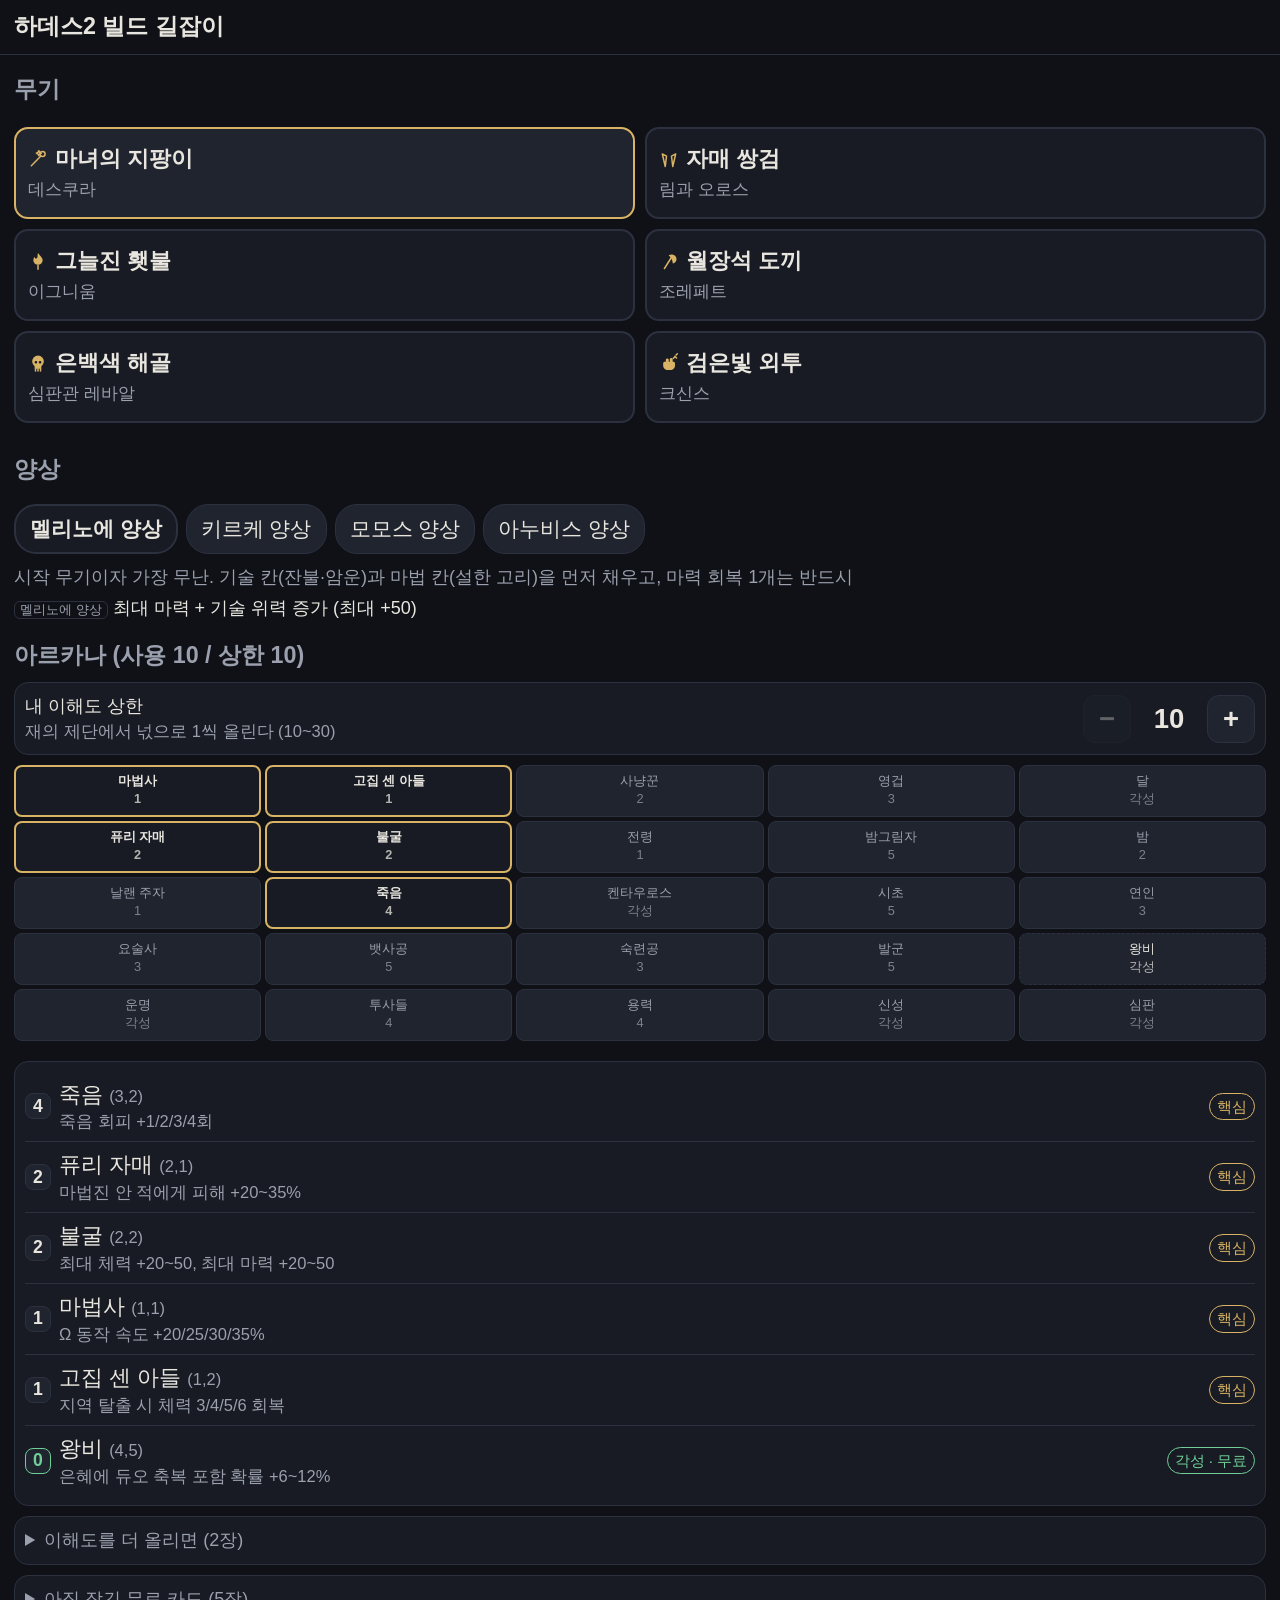
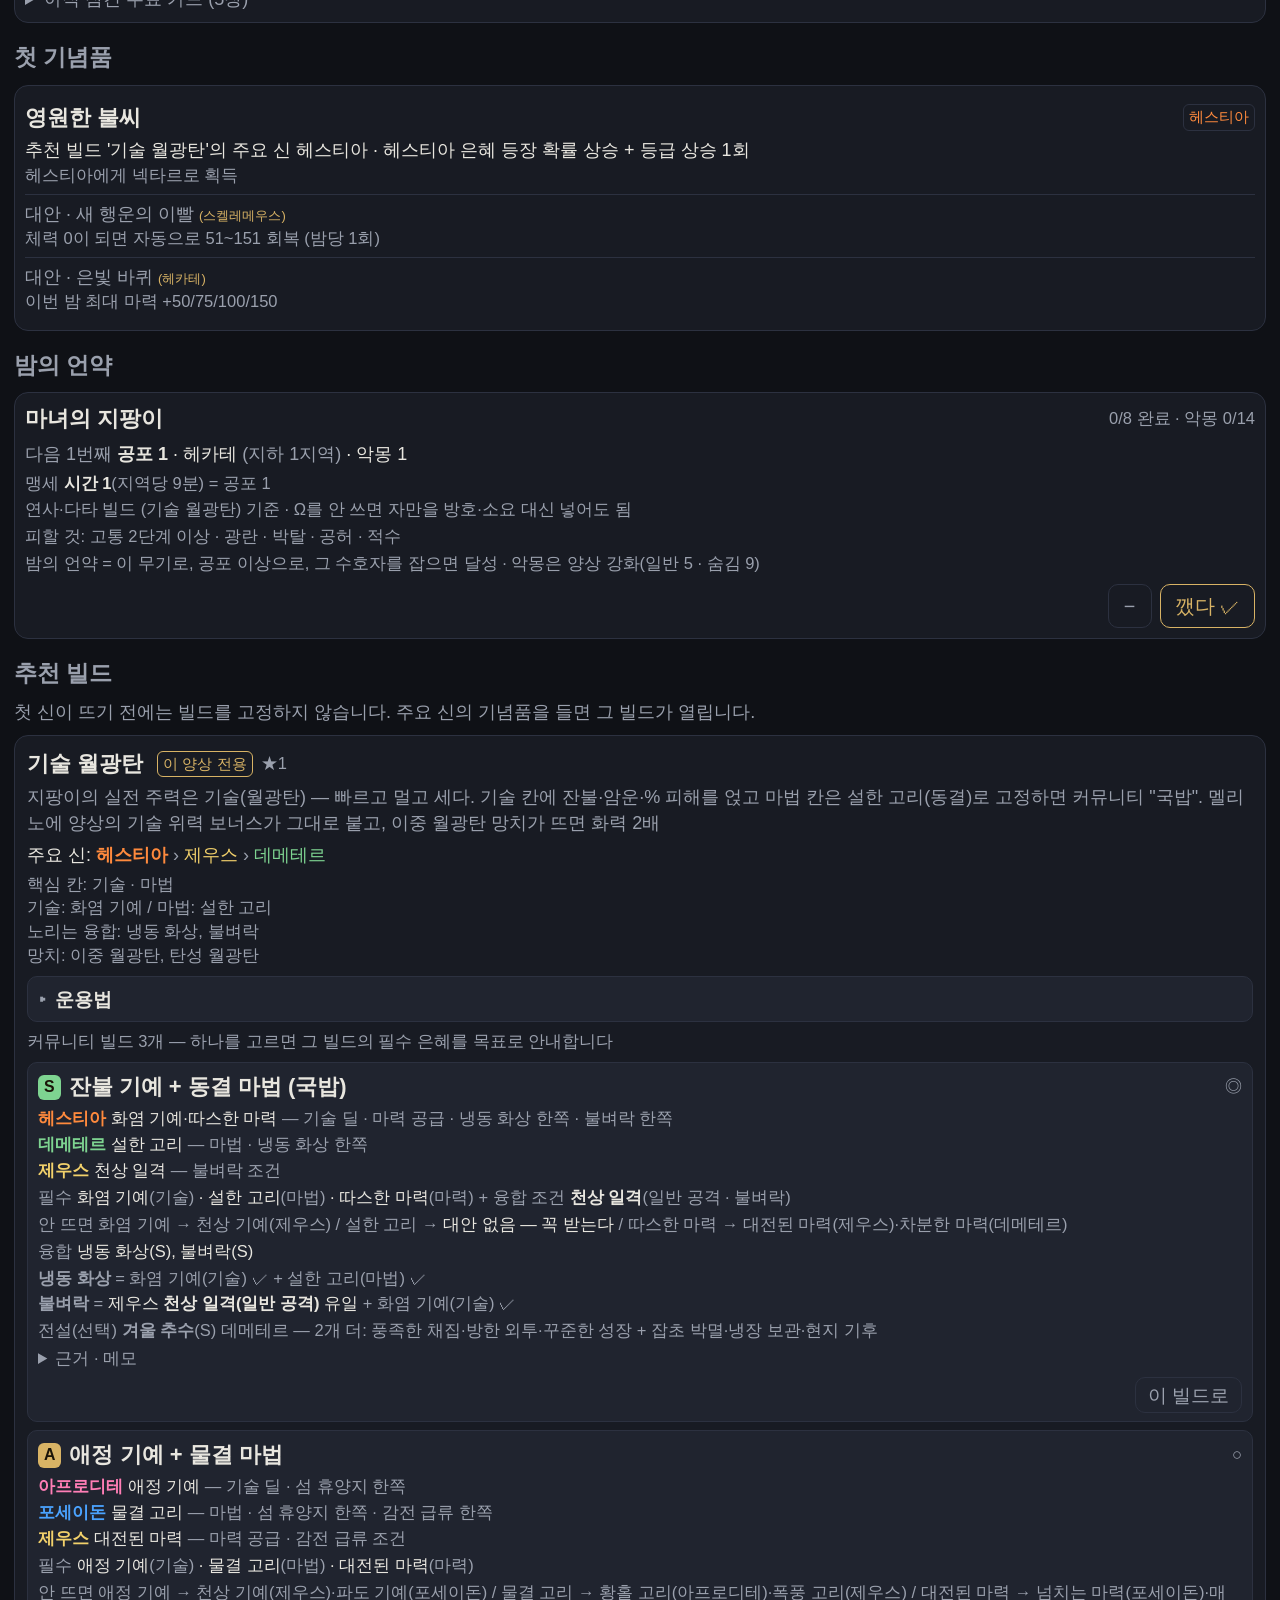
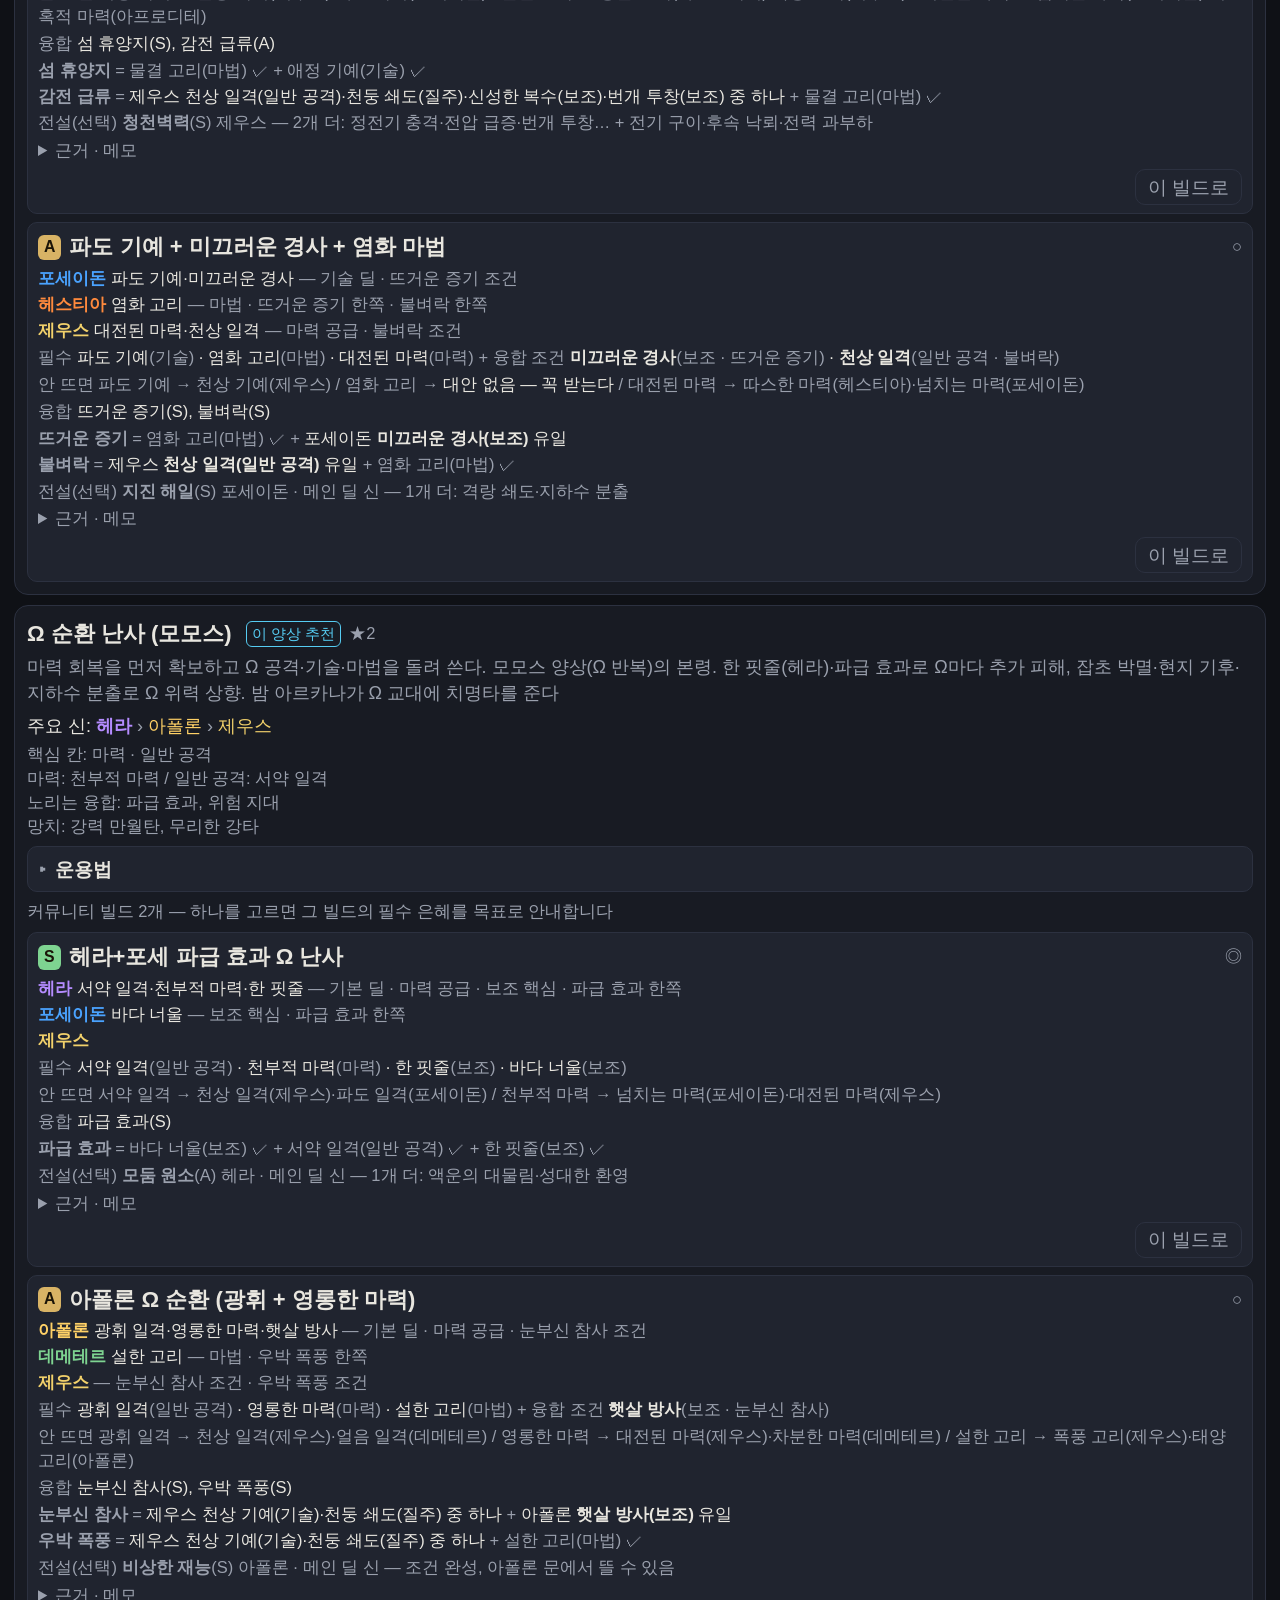
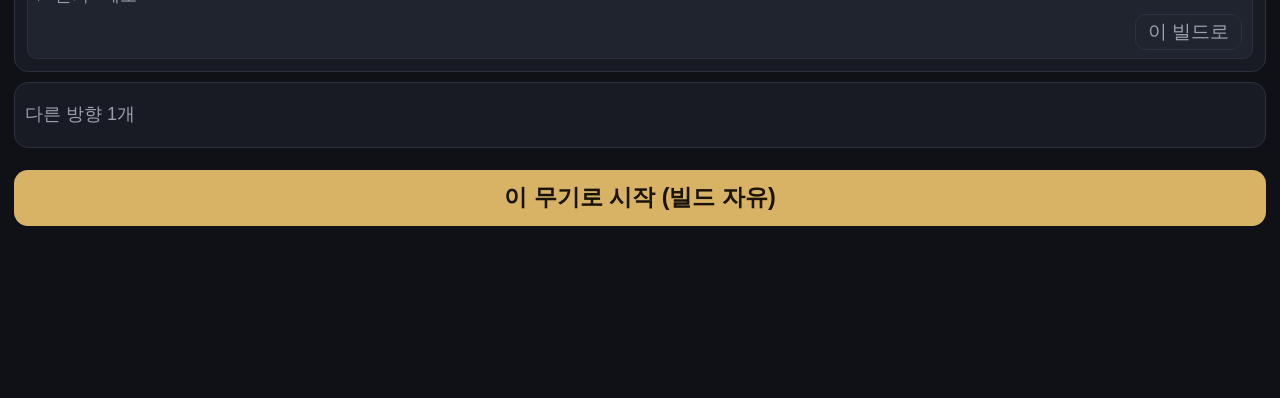
==== commit cf340c0c: "9-B 밤의 언약 카드: 무기별 언약 진행·다음 수호자·공포별 맹세 조합·피할 맹세 (56/56) Co-Authored-By: Claude Opus 5.5 <noreply@anth" ====
--- a/docs/index.html
+++ b/docs/index.html
@@ -278,10 +278,14 @@
 .chkrow.done{color:var(--dim)} .chkrow.done .ell{text-decoration:line-through}
 .chip .vstr{margin-right:2px}
 
+/* 9-B 밤의 언약 */
+.tcard .tbtn{min-height:44px; min-width:44px; padding:0 14px; font-size:.9em}
+.tcard .tbtn.primary{color:var(--accent); border-color:var(--accent)}
+
 </style>
 <div id="app"></div>
 <div id="toast" hidden></div>
-<script type="application/json" id="h2-data">{"boons":[{"id":"zeus_heaven_strike","god":"zeus","name_ko":"천상 일격","name_en":"Heaven Strike","slot":"attack","occupies_slot":true,"effect":"공격이 암운 부여","rarity_scaling":"암운 피해 80/120/160/200","tags":["curse_apply:blitz","beginner_safe"],"prereq":null,"conflicts":["aphrodite_flutter_strike","apollo_nova_strike","ares_vicious_strike","demeter_ice_strike","hephaestus_volcanic_strike","hera_sworn_strike","hestia_flame_strike","poseidon_wave_strike"],"conflict_reason":"슬롯 배타 - 같은 칸에는 신 1명만 장착 가능","verified":true,"source":["wiki","namu"]},{"id":"zeus_heaven_flourish","god":"zeus","name_ko":"천상 기예","name_en":"Heaven Flourish","slot":"special","occupies_slot":true,"effect":"기술이 암운 부여","rarity_scaling":"암운 피해 100/130/160/190","tags":["curse_apply:blitz","beginner_safe"],"prereq":null,"conflicts":["aphrodite_flutter_flourish","apollo_nova_flourish","ares_vicious_flourish","demeter_ice_flourish","hephaestus_volcanic_flourish","hera_sworn_flourish","hestia_flame_flourish","poseidon_wave_flourish"],"conflict_reason":"슬롯 배타 - 같은 칸에는 신 1명만 장착 가능","verified":true,"source":["wiki","namu"]},{"id":"zeus_storm_ring","god":"zeus","name_ko":"폭풍 고리","name_en":"Storm Ring","slot":"cast","occupies_slot":true,"effect":"마법진 안 적에게 번개 반복 낙뢰","rarity_scaling":"낙뢰 피해 25/30/35/40 (0.35초)","tags":["ring","aoe","dot"],"prereq":null,"conflicts":["aphrodite_rapture_ring","apollo_solar_ring","ares_sword_ring","demeter_arctic_ring","hephaestus_anvil_ring","hera_engagement_ring","hestia_smolder_ring","poseidon_tidal_ring"],"conflict_reason":"슬롯 배타 - 같은 칸에는 신 1명만 장착 가능","verified":true,"source":["wiki","namu"]},{"id":"zeus_thunder_rush","god":"zeus","name_ko":"천둥 쇄도","name_en":"Thunder Rush","slot":"sprint","occupies_slot":true,"effect":"질주/돌진 시 주변 적에 낙뢰","rarity_scaling":"낙뢰 피해 20/25/30/35 (0.35초)","tags":["sprint_damage"],"prereq":null,"conflicts":["aphrodite_passion_rush","apollo_blinding_rush","ares_stabbing_rush","demeter_frigid_rush","hephaestus_smithy_rush","hera_nexus_rush","hestia_heat_rush","poseidon_breaker_rush"],"conflict_reason":"슬롯 배타 - 같은 칸에는 신 1명만 장착 가능","verified":true,"source":["wiki","namu"]},{"id":"zeus_ionic_gain","god":"zeus","name_ko":"대전된 마력","name_en":"Ionic Gain","slot":"magick","occupies_slot":true,"effect":"방마다 마력 완전 회복 샘 등장","rarity_scaling":"재등장 10/9/8/7초","tags":["mana_regen","beginner_safe"],"prereq":null,"conflicts":["aphrodite_glamour_gain","apollo_lucid_gain","ares_grisly_gain","demeter_tranquil_gain","hephaestus_tough_gain","hera_born_gain","hestia_cardio_gain","poseidon_flood_gain"],"conflict_reason":"슬롯 배타 - 같은 칸에는 신 1명만 장착 가능","verified":true,"source":["wiki","namu"]},{"id":"zeus_power_surge","god":"zeus","name_ko":"전압 급증","name_en":"Power Surge","slot":"passive","occupies_slot":false,"effect":"Ω 동작 사용 시 무작위 적에 낙뢰","rarity_scaling":"낙뢰 피해 30/40/50/60","tags":["omega","per_hit"],"prereq":null,"verified":true,"source":["wiki","namu"]},{"id":"zeus_divine_vengeance","god":"zeus","name_ko":"신성한 복수","name_en":"Divine Vengeance","slot":"passive","occupies_slot":false,"effect":"피격 시 가해자에 낙뢰 반격","rarity_scaling":"피해 100 (최대 2/3/4/5회)","tags":["retaliate","duo_key"],"prereq":null,"verified":true,"source":["wiki","namu"]},{"id":"zeus_lightning_lance","god":"zeus","name_ko":"번개 투창","name_en":"Lightning Lance","slot":"passive","occupies_slot":false,"effect":"마법진 위치 조준, 범위 내 낙뢰","rarity_scaling":"낙뢰 피해 50/70/90/110","tags":["cast","ranged_cast","duo_key"],"prereq":{"all":[{"any":["cat:ring"]}]},"conflicts":["hestia_glowing_coal","demeter_local_climate","duo_demeter_ares","dionysus_tipsy_shot"],"conflict_reason":"마법 변형 계열 - 동시 채용 불가 (위키 명시)","verified":true,"source":["wiki","namu"]},{"id":"zeus_static_shock","god":"zeus","name_ko":"정전기 충격","name_en":"Static Shock","slot":"passive","occupies_slot":false,"effect":"타격 시 4회 튕기는 연쇄 번개, 마력 50 점유","rarity_scaling":"연쇄 피해 10/15/20/25","tags":["chain","aoe","duo_key","per_hit"],"prereq":null,"verified":true,"source":["wiki","namu"]},{"id":"zeus_double_strike","god":"zeus","name_ko":"후속 낙뢰","name_en":"Double Strike","slot":"passive","occupies_slot":false,"effect":"낙뢰가 2회 발생할 확률","rarity_scaling":"추가 확률 +10/15/20/25%","tags":[],"prereq":{"all":[{"any":["zeus_heaven_strike","zeus_heaven_flourish","zeus_storm_ring","zeus_thunder_rush","zeus_power_surge","zeus_divine_vengeance","zeus_lightning_lance"]}]},"verified":true,"source":["wiki","namu"]},{"id":"zeus_arc_flash","god":"zeus","name_ko":"전기 구이","name_en":"Arc Flash","slot":"passive","occupies_slot":false,"effect":"Ω 피해가 암운 즉시 발동+강화","rarity_scaling":"Ω 암운 추가 피해 +30/40/50/60%","tags":["omega","curse_scale:blitz"],"prereq":{"all":[{"any":["zeus_heaven_strike","zeus_heaven_flourish"]}]},"verified":true,"source":["wiki","namu"]},{"id":"zeus_electric_overload","god":"zeus","name_ko":"전력 과부하","name_en":"Electric Overload","slot":"passive","occupies_slot":false,"effect":"연쇄 번개 피해 증가, 3회 더 튕김","rarity_scaling":"연쇄 피해 +20/30/40/50%","tags":["chain","aoe"],"prereq":{"all":[{"any":["zeus_static_shock"]}]},"verified":true,"source":["wiki","namu"]},{"id":"zeus_air_quality","god":"zeus","name_ko":"청정한 대기","name_en":"Air Quality","slot":"infusion","occupies_slot":false,"effect":"공기 5 이상이면 최소 피해 50 보장","infusion_req":{"element":"air","count":3},"tags":[],"prereq":null,"verified":true,"source":["wiki","namu"]},{"id":"zeus_shocking_loss","god":"zeus","name_ko":"청천벽력","name_en":"Shocking Loss","slot":"legendary","occupies_slot":false,"effect":"첫 피해 시 25% 확률로 적 즉사","tags":["boss_dmg"],"prereq":{"all":[{"any":["zeus_heaven_strike","zeus_heaven_flourish","zeus_storm_ring","zeus_thunder_rush","zeus_ionic_gain"]},{"any":["zeus_static_shock","zeus_power_surge","zeus_lightning_lance","zeus_divine_vengeance"]},{"any":["zeus_arc_flash","zeus_double_strike","zeus_electric_overload"]}]},"verified":true,"source":["wiki","namu"]},{"id":"hestia_flame_strike","god":"hestia","name_ko":"화염 일격","name_en":"Flame Strike","slot":"attack","occupies_slot":true,"effect":"공격이 잔불 부여","rarity_scaling":"잔불 피해 30/45/60/75","tags":["curse_apply:scorch","dot","beginner_safe","per_hit"],"prereq":null,"conflicts":["aphrodite_flutter_strike","apollo_nova_strike","ares_vicious_strike","demeter_ice_strike","hephaestus_volcanic_strike","hera_sworn_strike","poseidon_wave_strike","zeus_heaven_strike"],"conflict_reason":"슬롯 배타 - 같은 칸에는 신 1명만 장착 가능","verified":true,"source":["wiki","namu"]},{"id":"hestia_flame_flourish","god":"hestia","name_ko":"화염 기예","name_en":"Flame Flourish","slot":"special","occupies_slot":true,"effect":"기술이 잔불 부여","rarity_scaling":"잔불 피해 35/53/70/88","tags":["curse_apply:scorch","dot","beginner_safe","per_hit"],"prereq":null,"conflicts":["aphrodite_flutter_flourish","apollo_nova_flourish","ares_vicious_flourish","demeter_ice_flourish","hephaestus_volcanic_flourish","hera_sworn_flourish","poseidon_wave_flourish","zeus_heaven_flourish"],"conflict_reason":"슬롯 배타 - 같은 칸에는 신 1명만 장착 가능","verified":true,"source":["wiki","namu"]},{"id":"hestia_smolder_ring","god":"hestia","name_ko":"염화 고리","name_en":"Smolder Ring","slot":"cast","occupies_slot":true,"effect":"마법진 안 적에 잔불 반복 부여","rarity_scaling":"잔불 피해 40/60/80/100 (1초)","tags":["ring","curse_apply:scorch","dot","aoe"],"prereq":null,"conflicts":["aphrodite_rapture_ring","apollo_solar_ring","ares_sword_ring","demeter_arctic_ring","hephaestus_anvil_ring","hera_engagement_ring","poseidon_tidal_ring","zeus_storm_ring"],"conflict_reason":"슬롯 배타 - 같은 칸에는 신 1명만 장착 가능","verified":true,"source":["wiki","namu"]},{"id":"hestia_heat_rush","god":"hestia","name_ko":"열기 쇄도","name_en":"Heat Rush","slot":"sprint","occupies_slot":true,"effect":"질주 시 불씨 자국, 잔불 피해 1로 감소","rarity_scaling":"자국 피해 10/15/20/25 (0.25초)","tags":["sprint_damage","armor"],"prereq":null,"conflicts":["aphrodite_passion_rush","apollo_blinding_rush","ares_stabbing_rush","demeter_frigid_rush","hephaestus_smithy_rush","hera_nexus_rush","poseidon_breaker_rush","zeus_thunder_rush"],"conflict_reason":"슬롯 배타 - 같은 칸에는 신 1명만 장착 가능","verified":true,"source":["wiki","namu"]},{"id":"hestia_cardio_gain","god":"hestia","name_ko":"따스한 마력","name_en":"Cardio Gain","slot":"magick","occupies_slot":true,"effect":"공격/기술 명중 시 마력 회복","rarity_scaling":"마력 4/6/8/10","tags":["mana_regen","beginner_safe","per_hit"],"prereq":null,"conflicts":["aphrodite_glamour_gain","apollo_lucid_gain","ares_grisly_gain","demeter_tranquil_gain","hephaestus_tough_gain","hera_born_gain","poseidon_flood_gain","zeus_ionic_gain"],"conflict_reason":"슬롯 배타 - 같은 칸에는 신 1명만 장착 가능","verified":true,"source":["wiki","namu"]},{"id":"hestia_highly_flammable","god":"hestia","name_ko":"불쏘시개","name_en":"Highly Flammable","slot":"passive","occupies_slot":false,"effect":"첫 잔불 부여 시 추가 잔불","rarity_scaling":"+80/120/160/200","tags":["curse_scale:scorch","dot","duo_key"],"prereq":{"all":[{"any":["hestia_flame_strike","hestia_flame_flourish","hestia_smolder_ring"]}]},"verified":true,"source":["wiki","namu"]},{"id":"hestia_glowing_coal","god":"hestia","name_ko":"달아오른 숯","name_en":"Glowing Coal","slot":"passive","occupies_slot":false,"effect":"마법 조준 화염구, 착탄점에 마법진","rarity_scaling":"폭발 피해 60/90/120/150","tags":["cast","ranged_cast","aoe","duo_key"],"prereq":{"all":[{"any":["cat:ring"]}]},"conflicts":["zeus_lightning_lance","demeter_local_climate","duo_demeter_ares","dionysus_tipsy_shot"],"conflict_reason":"마법 변형 계열 - 동시 채용 불가 (위키 명시)","verified":true,"source":["wiki","namu"],"notes":"위키 전제조건 칸 비어있음. 링 은혜 필요로 추정 - 검증 필요"},{"id":"hestia_controlled_burn","god":"hestia","name_ko":"화력 보강","name_en":"Controlled Burn","slot":"passive","occupies_slot":false,"effect":"Ω 기술이 화염구 발사, 마력 +10 소모","rarity_scaling":"폭발 피해 100/150/200/250","tags":["omega_special","aoe","duo_key"],"prereq":null,"verified":true,"source":["wiki","namu"]},{"id":"hestia_flash_fry","god":"hestia","name_ko":"천연가스","name_en":"Flash Fry","slot":"passive","occupies_slot":false,"effect":"적 처치 시 폭발로 주변 피해","rarity_scaling":"폭발 피해 60/90/120/150","tags":["aoe","beginner_safe"],"prereq":null,"verified":true,"source":["wiki","namu"]},{"id":"hestia_hot_pot","god":"hestia","name_ko":"끓는 냄비","name_en":"Hot Pot","slot":"passive","occupies_slot":false,"effect":"회피 확률, 잔불 적 상대로 2배","rarity_scaling":"회피 +4/5/6/7%","tags":["armor","curse_scale:scorch"],"prereq":{"all":[{"any":["hestia_flame_strike","hestia_flame_flourish","hestia_smolder_ring"]}]},"verified":true,"source":["wiki","namu"]},{"id":"hestia_pyro_technique","god":"hestia","name_ko":"완전 연소","name_en":"Pyro Technique","slot":"passive","occupies_slot":false,"effect":"잔불 피해 속도 증가","rarity_scaling":"+50/75/100/125%","tags":["curse_scale:scorch","dot"],"prereq":{"all":[{"any":["hestia_flame_strike","hestia_flame_flourish","hestia_smolder_ring"]}]},"verified":true,"source":["wiki","namu"]},{"id":"hestia_snuffed_candle","god":"hestia","name_ko":"꺼진 촛불","name_en":"Snuffed Candle","slot":"passive","occupies_slot":false,"effect":"고립된 적에게 추가 피해","rarity_scaling":"+15/18/21/24%","tags":["boss_dmg"],"prereq":null,"verified":true,"source":["wiki","namu"]},{"id":"hestia_slow_cooker","god":"hestia","name_ko":"솥단지 예열","name_en":"Slow Cooker","slot":"infusion","occupies_slot":false,"effect":"불 은혜 수만큼 공격/기술 위력 증가","infusion_req":{"element":"fire","count":2},"tags":[],"prereq":null,"verified":true,"source":["wiki","namu"]},{"id":"hestia_fire_away","god":"hestia","name_ko":"불길 장벽","name_en":"Fire Away","slot":"legendary","occupies_slot":false,"effect":"마법진이 적 원거리탄 파괴+잔불 부여","rarity_scaling":"잔불 400 (3초)","tags":["curse_apply:scorch","armor"],"prereq":{"all":[{"any":["hestia_smolder_ring","hestia_flame_strike","hestia_flame_flourish"]},{"any":["hestia_flash_fry","hestia_hot_pot","hestia_pyro_technique","hestia_highly_flammable"]},{"any":["hestia_glowing_coal","hestia_controlled_burn"]}]},"verified":true,"source":["wiki","namu"]},{"id":"poseidon_wave_strike","god":"poseidon","name_ko":"파도 일격","name_en":"Wave Strike","slot":"attack","occupies_slot":true,"effect":"공격이 물보라로 적을 밀쳐냄","rarity_scaling":"물보라 피해 20/25/30/35","tags":["splash","knockback","beginner_safe","per_hit"],"prereq":null,"conflicts":["aphrodite_flutter_strike","apollo_nova_strike","ares_vicious_strike","demeter_ice_strike","hephaestus_volcanic_strike","hera_sworn_strike","hestia_flame_strike","zeus_heaven_strike"],"conflict_reason":"슬롯 배타 - 같은 칸에는 신 1명만 장착 가능","verified":true,"source":["wiki","namu"]},{"id":"poseidon_wave_flourish","god":"poseidon","name_ko":"파도 기예","name_en":"Wave Flourish","slot":"special","occupies_slot":true,"effect":"기술이 물보라로 적을 밀쳐냄","rarity_scaling":"물보라 피해 25/30/35/40","tags":["splash","knockback","beginner_safe","per_hit"],"prereq":null,"conflicts":["aphrodite_flutter_flourish","apollo_nova_flourish","ares_vicious_flourish","demeter_ice_flourish","hephaestus_volcanic_flourish","hera_sworn_flourish","hestia_flame_flourish","zeus_heaven_flourish"],"conflict_reason":"슬롯 배타 - 같은 칸에는 신 1명만 장착 가능","verified":true,"source":["wiki","namu"]},{"id":"poseidon_tidal_ring","god":"poseidon","name_ko":"물결 고리","name_en":"Tidal Ring","slot":"cast","occupies_slot":true,"effect":"마법진이 즉시 강한 물보라+침수 부여","rarity_scaling":"물보라 피해 60/90/120/150","tags":["ring","splash","curse_apply:froth","aoe"],"prereq":null,"conflicts":["aphrodite_rapture_ring","apollo_solar_ring","ares_sword_ring","demeter_arctic_ring","demeter_local_climate","dionysus_tipsy_shot","duo_demeter_ares","hephaestus_anvil_ring","hera_engagement_ring","hestia_smolder_ring","zeus_storm_ring"],"conflict_reason":"슬롯 배타 - 같은 칸에는 신 1명만 장착 가능","verified":true,"source":["wiki","namu"]},{"id":"poseidon_breaker_rush","god":"poseidon","name_ko":"격랑 쇄도","name_en":"Breaker Rush","slot":"sprint","occupies_slot":true,"effect":"질주 중 첫 충돌 적에게 폭발+넉백","rarity_scaling":"충격 피해 80/100/120/140","tags":["sprint_damage","knockback"],"prereq":null,"conflicts":["aphrodite_passion_rush","apollo_blinding_rush","ares_stabbing_rush","demeter_frigid_rush","hephaestus_smithy_rush","hera_nexus_rush","hestia_heat_rush","zeus_thunder_rush"],"conflict_reason":"슬롯 배타 - 같은 칸에는 신 1명만 장착 가능","verified":true,"source":["wiki","namu"]},{"id":"poseidon_flood_gain","god":"poseidon","name_ko":"넘치는 마력","name_en":"Flood Gain","slot":"magick","occupies_slot":true,"effect":"Ω 동작 후 잠시 쓴 마력이 전부 회복","rarity_scaling":"지속 4/5/6/7초 (8초 재사용)","tags":["mana_regen","omega"],"prereq":null,"conflicts":["aphrodite_glamour_gain","apollo_lucid_gain","ares_grisly_gain","demeter_tranquil_gain","hephaestus_tough_gain","hera_born_gain","hestia_cardio_gain","zeus_ionic_gain"],"conflict_reason":"슬롯 배타 - 같은 칸에는 신 1명만 장착 가능","verified":true,"source":["wiki","namu"]},{"id":"poseidon_hydraulic_might","god":"poseidon","name_ko":"세찬 물줄기","name_en":"Hydraulic Might","slot":"passive","occupies_slot":false,"effect":"전투 시작 10초간 공격/기술 강화","rarity_scaling":"+100/133/166/200%","tags":["boss_dmg"],"prereq":null,"verified":true,"source":["wiki","namu"]},{"id":"poseidon_buried_treasure","god":"poseidon","name_ko":"바다의 보배","name_en":"Buried Treasure","slot":"passive","occupies_slot":false,"effect":"소소한 발견물 가치 상승, 즉시 자원 획득","rarity_scaling":"보상 +50/75/100/125%","tags":["meta","duo_key"],"prereq":null,"verified":true,"source":["wiki","namu"]},{"id":"poseidon_high_surf","god":"poseidon","name_ko":"거친 풍랑","name_en":"High Surf","slot":"passive","occupies_slot":false,"effect":"적이 공격 시작할 때 물보라 반격, 마력 30 점유","rarity_scaling":"물보라 피해 40/60/80/100","tags":["splash","retaliate","aoe"],"prereq":null,"verified":true,"source":["wiki","namu"]},{"id":"poseidon_sea_star","god":"poseidon","name_ko":"물밑 보답","name_en":"Sea Star","slot":"passive","occupies_slot":false,"effect":"은혜 외 보상 획득 시 복제 확률","rarity_scaling":"복제 확률 25/30/35/40%","tags":["meta","duo_key"],"prereq":null,"verified":true,"source":["wiki","namu"]},{"id":"poseidon_slippery_slope","god":"poseidon","name_ko":"미끄러운 경사","name_en":"Slippery Slope","slot":"passive","occupies_slot":false,"effect":"물보라가 침수 부여, 침수 피해 증가","rarity_scaling":"침수 피해 +20/50/80/110%","tags":["curse_apply:froth","curse_scale:froth","splash","duo_key"],"prereq":{"all":[{"any":["poseidon_wave_strike","poseidon_wave_flourish"]}]},"verified":true,"source":["wiki","namu"]},{"id":"poseidon_geyser_spout","god":"poseidon","name_ko":"지하수 분출","name_en":"Geyser Spout","slot":"passive","occupies_slot":false,"effect":"Ω 마법 위력 증가 + 넉백","rarity_scaling":"Ω 마법 위력 +150/200/250/300","tags":["omega_cast","knockback"],"prereq":{"all":[{"any":["cat:ring"]}]},"conflicts":["apollo_prominence_flare","ares_meat_grinder"],"conflict_reason":"Ω 마법 변형 - 동시 채용 불가 (위키 명시)","verified":true,"source":["wiki","namu"]},{"id":"poseidon_ocean_swell","god":"poseidon","name_ko":"바다 너울","name_en":"Ocean Swell","slot":"passive","occupies_slot":false,"effect":"Ω 동작이 전방 광역 파도 발사, 마력 +5","rarity_scaling":"파도 피해 40/60/80/100","tags":["omega","aoe","knockback","duo_key"],"prereq":null,"verified":true,"source":["wiki","namu"]},{"id":"poseidon_water_fitness","god":"poseidon","name_ko":"흐르는 활력","name_en":"Water Fitness","slot":"infusion","occupies_slot":false,"effect":"물 은혜 수만큼 최대 체력 증가","infusion_req":{"element":"water","count":2},"tags":["max_hp"],"prereq":null,"verified":true,"source":["wiki","namu"]},{"id":"poseidon_king_tide","god":"poseidon","name_ko":"지진 해일","name_en":"King Tide","slot":"legendary","occupies_slot":false,"effect":"물보라 범위 확대, 수호자에 큰 추가 피해","rarity_scaling":"수호자 대상 +200%","tags":["splash","boss_dmg"],"prereq":{"all":[{"any":["poseidon_wave_strike","poseidon_wave_flourish"]},{"any":["poseidon_breaker_rush","poseidon_flood_gain","poseidon_geyser_spout"]},{"any":["poseidon_hydraulic_might","poseidon_ocean_swell","poseidon_slippery_slope","poseidon_high_surf"]}]},"verified":true,"source":["wiki","namu"]},{"id":"demeter_ice_strike","god":"demeter","name_ko":"얼음 일격","name_en":"Ice Strike","slot":"attack","occupies_slot":true,"effect":"공격 피해 증가 + 동결 부여","rarity_scaling":"공격 피해 +30/45/60/75%","tags":["curse_apply:freeze","beginner_safe","pct_dmg"],"prereq":null,"conflicts":["aphrodite_flutter_strike","apollo_nova_strike","ares_vicious_strike","hephaestus_volcanic_strike","hera_sworn_strike","hestia_flame_strike","poseidon_wave_strike","zeus_heaven_strike"],"conflict_reason":"슬롯 배타 - 같은 칸에는 신 1명만 장착 가능","verified":true,"source":["wiki","namu"]},{"id":"demeter_ice_flourish","god":"demeter","name_ko":"얼음 기예","name_en":"Ice Flourish","slot":"special","occupies_slot":true,"effect":"기술 피해 증가 + 동결 부여","rarity_scaling":"기술 피해 +40/60/80/100%","tags":["curse_apply:freeze","beginner_safe","pct_dmg"],"prereq":null,"conflicts":["aphrodite_flutter_flourish","apollo_nova_flourish","ares_vicious_flourish","hephaestus_volcanic_flourish","hera_sworn_flourish","hestia_flame_flourish","poseidon_wave_flourish","zeus_heaven_flourish"],"conflict_reason":"슬롯 배타 - 같은 칸에는 신 1명만 장착 가능","verified":true,"source":["wiki","namu"]},{"id":"demeter_arctic_ring","god":"demeter","name_ko":"설한 고리","name_en":"Arctic Ring","slot":"cast","occupies_slot":true,"effect":"마법진이 동결 부여 + 반복 피해","rarity_scaling":"피해 10/15/20/25 (0.5초)","tags":["ring","curse_apply:freeze","aoe"],"prereq":null,"conflicts":["aphrodite_rapture_ring","apollo_solar_ring","ares_sword_ring","hephaestus_anvil_ring","hera_engagement_ring","hestia_smolder_ring","poseidon_tidal_ring","zeus_storm_ring"],"conflict_reason":"슬롯 배타 - 같은 칸에는 신 1명만 장착 가능","verified":true,"source":["wiki","namu"]},{"id":"demeter_frigid_rush","god":"demeter","name_ko":"한풍 쇄도","name_en":"Frigid Rush","slot":"sprint","occupies_slot":true,"effect":"질주 시 선풍 생성, 멈춰도 지속","rarity_scaling":"선풍 피해 4/6/8/10 (0.25초)","tags":["sprint_damage","curse_apply:gust","aoe","beginner_safe"],"prereq":null,"conflicts":["aphrodite_passion_rush","apollo_blinding_rush","ares_stabbing_rush","hephaestus_smithy_rush","hera_nexus_rush","hestia_heat_rush","poseidon_breaker_rush","zeus_thunder_rush"],"conflict_reason":"슬롯 배타 - 같은 칸에는 신 1명만 장착 가능","verified":true,"source":["wiki","namu"]},{"id":"demeter_tranquil_gain","god":"demeter","name_ko":"차분한 마력","name_en":"Tranquil Gain","slot":"magick","occupies_slot":true,"effect":"0.5초 정지 시 마력 급속 회복","rarity_scaling":"마력 50/75/100/125% (1초)","tags":["mana_regen"],"prereq":null,"conflicts":["aphrodite_glamour_gain","apollo_lucid_gain","ares_grisly_gain","hephaestus_tough_gain","hera_born_gain","hestia_cardio_gain","poseidon_flood_gain","zeus_ionic_gain"],"conflict_reason":"슬롯 배타 - 같은 칸에는 신 1명만 장착 가능","verified":true,"source":["wiki","namu"]},{"id":"demeter_arctic_gale","god":"demeter","name_ko":"혹한 강풍","name_en":"Arctic Gale","slot":"passive","occupies_slot":false,"effect":"마법진 위치에 선풍 생성","rarity_scaling":"선풍 피해 4/8/12/16 (0.25초)","tags":["cast","curse_apply:gust","aoe","duo_key"],"prereq":null,"verified":true,"source":["wiki","namu"]},{"id":"demeter_plentiful_forage","god":"demeter","name_ko":"풍족한 채집","name_en":"Plentiful Forage","slot":"passive","occupies_slot":false,"effect":"자원 채집 시 체력 회복","rarity_scaling":"체력 10/12/14/16%","tags":["heal","duo_key","beginner_safe"],"prereq":null,"verified":true,"source":["wiki","namu"]},{"id":"demeter_steady_growth","god":"demeter","name_ko":"꾸준한 성장","name_en":"Steady Growth","slot":"passive","occupies_slot":false,"effect":"일정 방 클리어마다 은혜 희귀도 상승","rarity_scaling":"6/5/4/3방마다","tags":["duo_key","beginner_safe"],"prereq":null,"verified":true,"source":["wiki","namu"],"notes":"전제조건: 영웅 등급이 아닌 은혜 1개 이상 보유"},{"id":"demeter_snow_queen","god":"demeter","name_ko":"방한 외투","name_en":"Snow Queen","slot":"passive","occupies_slot":false,"effect":"지역마다 피해 1회 차단 보호막, 마력 점유","rarity_scaling":"마력 점유 25/20/15/10","tags":["armor"],"prereq":null,"verified":true,"source":["wiki","namu"]},{"id":"demeter_weed_killer","god":"demeter","name_ko":"잡초 박멸","name_en":"Weed Killer","slot":"passive","occupies_slot":false,"effect":"Ω 공격 피해 증가, 마력 +10 소모","rarity_scaling":"Ω 공격 +50/75/100/125%","tags":["omega_attack"],"prereq":{"all":[{"any":["cat:strike"]}]},"conflicts":["staff_rapid_thrasher","blades_rapid_onslaught","axe_rapid_slash"],"conflict_reason":"공격 속도 망치와 잡초 박멸은 동시 채용 불가 (위키 명시)","verified":true,"source":["wiki","namu"]},{"id":"demeter_local_climate","god":"demeter","name_ko":"현지 기후","name_en":"Local Climate","slot":"passive","occupies_slot":false,"effect":"Ω 마법 피해 증가, 진 안에 있으면 2배","rarity_scaling":"Ω 마법 +20/30/40/50%","tags":["omega_cast"],"prereq":{"all":[{"any":["cat:ring"]}]},"conflicts":["zeus_lightning_lance","hestia_glowing_coal","duo_demeter_ares","poseidon_tidal_ring","dionysus_tipsy_shot"],"conflict_reason":"마법 변형 계열 - 동시 채용 불가 (위키 명시)","verified":true,"source":["wiki","namu"],"notes":"조수 고리(Tidal Ring) 제외"},{"id":"demeter_cold_storage","god":"demeter","name_ko":"냉장 보관","name_en":"Cold Storage","slot":"passive","occupies_slot":false,"effect":"동결 지속시간 증가","rarity_scaling":"+2/3/4/5초","tags":["curse_scale:freeze"],"prereq":{"all":[{"any":["demeter_ice_strike","demeter_ice_flourish","demeter_arctic_ring"]}]},"verified":true,"source":["wiki","namu"]},{"id":"demeter_frosty_veneer","god":"demeter","name_ko":"쌀쌀맞은 외관","name_en":"Frosty Veneer","slot":"infusion","occupies_slot":false,"effect":"물 6 이상 시 20 이상 피해를 감소","infusion_req":{"element":"water","count":4},"tags":["armor"],"prereq":null,"verified":true,"source":["wiki","namu"]},{"id":"demeter_winter_harvest","god":"demeter","name_ko":"겨울 추수","name_en":"Winter Harvest","slot":"legendary","occupies_slot":false,"effect":"동결 적이 체력 10%에서 산산조각, 광역 피해","rarity_scaling":"파열 피해 100","tags":["curse_scale:freeze","aoe","boss_dmg"],"prereq":{"all":[{"any":["demeter_ice_strike","demeter_ice_flourish","demeter_arctic_ring"]},{"any":["demeter_plentiful_forage","demeter_snow_queen","demeter_steady_growth"]},{"any":["demeter_weed_killer","demeter_cold_storage","demeter_local_climate"]}]},"verified":true,"source":["wiki","namu"]},{"id":"apollo_nova_strike","god":"apollo","name_ko":"광휘 일격","name_en":"Nova Strike","slot":"attack","occupies_slot":true,"effect":"공격 피해 증가 + 범위 확대","rarity_scaling":"공격 피해 +40/60/80/100%","tags":["aoe","beginner_safe","pct_dmg"],"prereq":null,"conflicts":["aphrodite_flutter_strike","ares_vicious_strike","demeter_ice_strike","hephaestus_volcanic_strike","hera_sworn_strike","hestia_flame_strike","poseidon_wave_strike","zeus_heaven_strike"],"conflict_reason":"슬롯 배타 - 같은 칸에는 신 1명만 장착 가능","verified":true,"source":["wiki","namu"]},{"id":"apollo_nova_flourish","god":"apollo","name_ko":"광휘 기예","name_en":"Nova Flourish","slot":"special","occupies_slot":true,"effect":"기술 피해 증가 + 범위 확대","rarity_scaling":"기술 피해 +60/80/100/120%","tags":["aoe","beginner_safe","pct_dmg"],"prereq":null,"conflicts":["aphrodite_flutter_flourish","ares_vicious_flourish","demeter_ice_flourish","hephaestus_volcanic_flourish","hera_sworn_flourish","hestia_flame_flourish","poseidon_wave_flourish","zeus_heaven_flourish"],"conflict_reason":"슬롯 배타 - 같은 칸에는 신 1명만 장착 가능","verified":true,"source":["wiki","namu"]},{"id":"apollo_solar_ring","god":"apollo","name_ko":"태양 고리","name_en":"Solar Ring","slot":"cast","occupies_slot":true,"effect":"마법진이 실명 부여 + 소멸 시 폭발","rarity_scaling":"피해 80/120/160/200","tags":["ring","curse_apply:daze","aoe"],"prereq":null,"conflicts":["aphrodite_rapture_ring","ares_sword_ring","demeter_arctic_ring","hephaestus_anvil_ring","hera_engagement_ring","hestia_smolder_ring","poseidon_tidal_ring","zeus_storm_ring"],"conflict_reason":"슬롯 배타 - 같은 칸에는 신 1명만 장착 가능","verified":true,"source":["wiki","namu"]},{"id":"apollo_blinding_rush","god":"apollo","name_ko":"섬광 쇄도","name_en":"Blinding Rush","slot":"sprint","occupies_slot":true,"effect":"질주 속도 증가 + 주변 적 실명","rarity_scaling":"질주 속도 +15/20/25/30%","tags":["curse_apply:daze","beginner_safe"],"prereq":null,"conflicts":["aphrodite_passion_rush","ares_stabbing_rush","demeter_frigid_rush","hephaestus_smithy_rush","hera_nexus_rush","hestia_heat_rush","poseidon_breaker_rush","zeus_thunder_rush"],"conflict_reason":"슬롯 배타 - 같은 칸에는 신 1명만 장착 가능","verified":true,"source":["wiki","namu"]},{"id":"apollo_lucid_gain","god":"apollo","name_ko":"영롱한 마력","name_en":"Lucid Gain","slot":"magick","occupies_slot":true,"effect":"마법진 소멸 시 마력 회복","rarity_scaling":"마력 40/60/80/100","tags":["mana_regen","cast","beginner_safe"],"prereq":null,"conflicts":["aphrodite_glamour_gain","ares_grisly_gain","demeter_tranquil_gain","hephaestus_tough_gain","hera_born_gain","hestia_cardio_gain","poseidon_flood_gain","zeus_ionic_gain"],"conflict_reason":"슬롯 배타 - 같은 칸에는 신 1명만 장착 가능","verified":true,"source":["wiki","namu"]},{"id":"apollo_light_smite","god":"apollo","name_ko":"빛살 강타","name_en":"Light Smite","slot":"passive","occupies_slot":false,"effect":"피격 시 반격 피해 + 주변 실명","rarity_scaling":"반격 피해 50/75/100/125","tags":["retaliate","curse_apply:daze","aoe","duo_key"],"prereq":null,"verified":true,"source":["wiki","namu"]},{"id":"apollo_perfect_image","god":"apollo","name_ko":"완벽한 매무새","name_en":"Perfect Image","slot":"passive","occupies_slot":false,"effect":"피격 전까지 피해 증가, 15초 무피격 시 회복","rarity_scaling":"+10/15/20/25%","tags":[],"prereq":null,"verified":true,"source":["wiki","namu"]},{"id":"apollo_dazzling_display","god":"apollo","name_ko":"현란한 솜씨","name_en":"Dazzling Display","slot":"passive","occupies_slot":false,"effect":"공격이 확률적으로 실명 부여","rarity_scaling":"실명 확률 +10/15/20/25%","tags":["curse_apply:daze","duo_key"],"prereq":{"all":[{"any":["apollo_nova_strike"]}]},"verified":true,"source":["wiki","namu"]},{"id":"apollo_back_burner","god":"apollo","name_ko":"빛나는 등판","name_en":"Back Burner","slot":"passive","occupies_slot":false,"effect":"실명된 적을 후방 공격 시 추가 피해","rarity_scaling":"후방 피해 +50/75/100/125%","tags":["curse_scale:daze","backstab"],"prereq":{"all":[{"any":["apollo_solar_ring","apollo_blinding_rush","apollo_dazzling_display","apollo_light_smite"]}]},"verified":true,"source":["wiki","namu"]},{"id":"apollo_prominence_flare","god":"apollo","name_ko":"햇살 방사","name_en":"Prominence Flare","slot":"passive","occupies_slot":false,"effect":"Ω 마법 소멸 후 2초간 그 자리 연속 피해","rarity_scaling":"피해 10/12/14/16 (0.13초)","tags":["omega_cast","aoe","duo_key"],"prereq":{"all":[{"any":["cat:ring"]}]},"conflicts":["poseidon_geyser_spout"],"conflict_reason":"Ω 마법 변형 - 동시 채용 불가 (위키 명시)","verified":true,"source":["wiki","namu"]},{"id":"apollo_super_nova","god":"apollo","name_ko":"초신성","name_en":"Super Nova","slot":"passive","occupies_slot":false,"effect":"마법진이 소멸까지 계속 커짐","rarity_scaling":"최대 크기 40/50/60/70%","tags":["cast_size","cast"],"prereq":null,"verified":true,"source":["wiki","namu"]},{"id":"apollo_extra_dose","god":"apollo","name_ko":"추가 처방","name_en":"Extra Dose","slot":"passive","occupies_slot":false,"effect":"공격이 2회 적중할 확률","rarity_scaling":"확률 +5/8/10/13%","tags":["attack_speed","per_hit"],"prereq":{"all":[{"any":["cat:strike"]}]},"verified":true,"source":["wiki","namu"]},{"id":"apollo_self_healing","god":"apollo","name_ko":"자가 치유","name_en":"Self Healing","slot":"infusion","occupies_slot":false,"effect":"불 3 이상 시 피격 피해의 일부 회복","infusion_req":{"element":"fire","count":2},"tags":["heal"],"prereq":null,"verified":true,"source":["wiki","namu"]},{"id":"apollo_exceptional_talent","god":"apollo","name_ko":"비상한 재능","name_en":"Exceptional Talent","slot":"legendary","occupies_slot":false,"effect":"Ω 공격/기술이 2회 발동, 마력 +20","tags":["omega_attack","omega_special","omega"],"prereq":{"all":[{"any":["apollo_nova_strike","apollo_nova_flourish"]},{"any":["apollo_solar_ring","apollo_blinding_rush","apollo_lucid_gain"]},{"any":["apollo_extra_dose","apollo_super_nova","apollo_back_burner","apollo_prominence_flare"]}]},"verified":true,"source":["wiki","namu"]},{"id":"aphrodite_flutter_strike","god":"aphrodite","name_ko":"애정 일격","name_en":"Flutter Strike","slot":"attack","occupies_slot":true,"effect":"근접한 적에게 공격 피해 대폭 증가","rarity_scaling":"근접 피해 +80/100/120/140%","tags":["close_up","pct_dmg"],"prereq":null,"conflicts":["apollo_nova_strike","ares_vicious_strike","demeter_ice_strike","hephaestus_volcanic_strike","hera_sworn_strike","hestia_flame_strike","poseidon_wave_strike","zeus_heaven_strike"],"conflict_reason":"슬롯 배타 - 같은 칸에는 신 1명만 장착 가능","verified":true,"source":["wiki","namu"]},{"id":"aphrodite_flutter_flourish","god":"aphrodite","name_ko":"애정 기예","name_en":"Flutter Flourish","slot":"special","occupies_slot":true,"effect":"근접한 적에게 기술 피해 대폭 증가","rarity_scaling":"근접 피해 +100/150/200/250%","tags":["close_up","pct_dmg"],"prereq":null,"conflicts":["apollo_nova_flourish","ares_vicious_flourish","demeter_ice_flourish","hephaestus_volcanic_flourish","hera_sworn_flourish","hestia_flame_flourish","poseidon_wave_flourish","zeus_heaven_flourish"],"conflict_reason":"슬롯 배타 - 같은 칸에는 신 1명만 장착 가능","verified":true,"source":["wiki","namu"]},{"id":"aphrodite_rapture_ring","god":"aphrodite","name_ko":"황홀 고리","name_en":"Rapture Ring","slot":"cast","occupies_slot":true,"effect":"마법진이 약화 부여 + 적을 중앙으로 끌어당김","rarity_scaling":"피해 10/15/20/25 (0.85초)","tags":["ring","curse_apply:weak","aoe"],"prereq":null,"conflicts":["apollo_solar_ring","ares_sword_ring","demeter_arctic_ring","hephaestus_anvil_ring","hera_engagement_ring","hestia_smolder_ring","poseidon_tidal_ring","zeus_storm_ring"],"conflict_reason":"슬롯 배타 - 같은 칸에는 신 1명만 장착 가능","verified":true,"source":["wiki","namu"]},{"id":"aphrodite_passion_rush","god":"aphrodite","name_ko":"열정 쇄도","name_en":"Passion Rush","slot":"sprint","occupies_slot":true,"effect":"질주 중·정지 시 주변 피해 + 약화","rarity_scaling":"폭발 피해 20/30/40/50","tags":["sprint_damage","curse_apply:weak","aoe"],"prereq":null,"conflicts":["apollo_blinding_rush","ares_stabbing_rush","demeter_frigid_rush","hephaestus_smithy_rush","hera_nexus_rush","hestia_heat_rush","poseidon_breaker_rush","zeus_thunder_rush"],"conflict_reason":"슬롯 배타 - 같은 칸에는 신 1명만 장착 가능","verified":true,"source":["wiki","namu"]},{"id":"aphrodite_glamour_gain","god":"aphrodite","name_ko":"매혹적 마력","name_en":"Glamour Gain","slot":"magick","occupies_slot":true,"effect":"근처 적 자동 약화 + 마력 서서히 회복","rarity_scaling":"마력 6/8/10/12 (1초)","tags":["mana_regen","curse_apply:weak","beginner_safe"],"prereq":null,"conflicts":["apollo_lucid_gain","ares_grisly_gain","demeter_tranquil_gain","hephaestus_tough_gain","hera_born_gain","hestia_cardio_gain","poseidon_flood_gain","zeus_ionic_gain"],"conflict_reason":"슬롯 배타 - 같은 칸에는 신 1명만 장착 가능","verified":true,"source":["wiki","namu"]},{"id":"aphrodite_shameless_attitude","god":"aphrodite","name_ko":"두꺼운 상판","name_en":"Shameless Attitude","slot":"passive","occupies_slot":false,"effect":"피해 증가, 체력 80% 이상이면 2배","rarity_scaling":"+5/7/9/11%","tags":[],"prereq":null,"verified":true,"source":["wiki","namu"]},{"id":"aphrodite_spiritual_affirmation","god":"aphrodite","name_ko":"정신력 확증","name_en":"Spiritual Affirmation","slot":"passive","occupies_slot":false,"effect":"이번 밤 체력·마력 획득량 증가","rarity_scaling":"+15/20/25/30%","tags":["max_hp","max_mana","beginner_safe"],"prereq":null,"verified":true,"source":["wiki","namu"]},{"id":"aphrodite_healthy_rebound","god":"aphrodite","name_ko":"기운찬 재기","name_en":"Healthy Rebound","slot":"passive","occupies_slot":false,"effect":"지역 탈출 시 체력 손실 적으면 완전 회복","rarity_scaling":"기준 체력 80/70/60/50%","tags":["heal","duo_key","beginner_safe"],"prereq":{"all":[{"any":["aphrodite_shameless_attitude"]}]},"verified":true,"source":["wiki","namu"]},{"id":"aphrodite_broken_resolve","god":"aphrodite","name_ko":"무너진 결심","name_en":"Broken Resolve","slot":"passive","occupies_slot":false,"effect":"약화 효과 강화","rarity_scaling":"피해 감소 +10/12/14/16%","tags":["curse_scale:weak","armor"],"prereq":{"all":[{"any":["aphrodite_rapture_ring","aphrodite_passion_rush","aphrodite_glamour_gain"]}]},"verified":true,"source":["wiki","namu"]},{"id":"aphrodite_sweet_surrender","god":"aphrodite","name_ko":"달콤한 항복","name_en":"Sweet Surrender","slot":"passive","occupies_slot":false,"effect":"약화된 적이 받는 피해 증가","rarity_scaling":"+10/15/20/25%","tags":["curse_scale:weak"],"prereq":{"all":[{"any":["aphrodite_rapture_ring","aphrodite_passion_rush","aphrodite_glamour_gain"]}]},"verified":true,"source":["wiki","namu"]},{"id":"aphrodite_heart_breaker","god":"aphrodite","name_ko":"실연의 아픔","name_en":"Heart Breaker","slot":"passive","occupies_slot":false,"effect":"마력 40 사용마다 연심 생성","rarity_scaling":"연심 피해 80/100/120/140","tags":["omega","aoe","duo_key","per_hit"],"prereq":null,"verified":true,"source":["wiki","namu"]},{"id":"aphrodite_secret_crush","god":"aphrodite","name_ko":"은밀한 호감","name_en":"Secret Crush","slot":"passive","occupies_slot":false,"effect":"공격 위력 증가, 마력 20 점유","rarity_scaling":"위력 +5/7/9/11","tags":[],"prereq":null,"verified":true,"source":["wiki","namu"]},{"id":"aphrodite_wispy_wiles","god":"aphrodite","name_ko":"무형의 운무","name_en":"Wispy Wiles","slot":"infusion","occupies_slot":false,"effect":"공기 은혜 수만큼 회피 확률","infusion_req":{"element":"air","count":2},"tags":["armor"],"prereq":null,"verified":true,"source":["wiki","namu"]},{"id":"aphrodite_nervous_wreck","god":"aphrodite","name_ko":"신경 쇠약","name_en":"Nervous Wreck","slot":"legendary","occupies_slot":false,"effect":"약화 부여 시 다른 신 저주 3종도 무작위 부여","tags":["curse_scale:weak","aoe"],"prereq":{"all":[{"any":["aphrodite_broken_resolve","aphrodite_sweet_surrender","aphrodite_shameless_attitude","aphrodite_secret_crush"]},{"any":["aphrodite_rapture_ring","aphrodite_passion_rush","aphrodite_glamour_gain"]},{"any":["aphrodite_flutter_strike","aphrodite_flutter_flourish"]}]},"verified":true,"source":["wiki","namu"]},{"id":"hephaestus_volcanic_strike","god":"hephaestus","name_ko":"화산 일격","name_en":"Volcanic Strike","slot":"attack","occupies_slot":true,"effect":"공격이 주기적으로 400 광역 폭발","rarity_scaling":"재충전 12/10/8/6초","tags":["blast","aoe","beginner_safe","cooldown_burst"],"prereq":null,"conflicts":["aphrodite_flutter_strike","apollo_nova_strike","ares_vicious_strike","demeter_ice_strike","hera_sworn_strike","hestia_flame_strike","poseidon_wave_strike","zeus_heaven_strike"],"conflict_reason":"슬롯 배타 - 같은 칸에는 신 1명만 장착 가능","verified":true,"source":["wiki","namu"]},{"id":"hephaestus_volcanic_flourish","god":"hephaestus","name_ko":"화산 기예","name_en":"Volcanic Flourish","slot":"special","occupies_slot":true,"effect":"기술이 주기적으로 500 광역 폭발","rarity_scaling":"재충전 15/13/11/9초","tags":["blast","aoe","beginner_safe","cooldown_burst"],"prereq":null,"conflicts":["aphrodite_flutter_flourish","apollo_nova_flourish","ares_vicious_flourish","demeter_ice_flourish","hera_sworn_flourish","hestia_flame_flourish","poseidon_wave_flourish","zeus_heaven_flourish"],"conflict_reason":"슬롯 배타 - 같은 칸에는 신 1명만 장착 가능","verified":true,"source":["wiki","namu"]},{"id":"hephaestus_anvil_ring","god":"hephaestus","name_ko":"모루 고리","name_en":"Anvil Ring","slot":"cast","occupies_slot":true,"effect":"마법진이 3회 연속 큰 피해","rarity_scaling":"피해 60/70/80/90 (1초)","tags":["ring","aoe"],"prereq":null,"conflicts":["aphrodite_rapture_ring","apollo_solar_ring","ares_sword_ring","demeter_arctic_ring","hera_engagement_ring","hestia_smolder_ring","poseidon_tidal_ring","zeus_storm_ring"],"conflict_reason":"슬롯 배타 - 같은 칸에는 신 1명만 장착 가능","verified":true,"source":["wiki","namu"]},{"id":"hephaestus_smithy_rush","god":"hephaestus","name_ko":"단철 쇄도","name_en":"Smithy Rush","slot":"sprint","occupies_slot":true,"effect":"돌진 후 근처 적에게 200 폭발","rarity_scaling":"재충전 10/9/8/7초","tags":["blast","sprint_damage","aoe","cooldown_burst"],"prereq":null,"conflicts":["aphrodite_passion_rush","apollo_blinding_rush","ares_stabbing_rush","demeter_frigid_rush","hera_nexus_rush","hestia_heat_rush","poseidon_breaker_rush","zeus_thunder_rush"],"conflict_reason":"슬롯 배타 - 같은 칸에는 신 1명만 장착 가능","verified":true,"source":["wiki","namu"]},{"id":"hephaestus_tough_gain","god":"hephaestus","name_ko":"강고한 마력","name_en":"Tough Gain","slot":"magick","occupies_slot":true,"effect":"피격 피해 감소 + 마력 150 회복","rarity_scaling":"피해 -1/-2/-3/-4","tags":["armor","mana_regen","beginner_safe"],"prereq":null,"conflicts":["aphrodite_glamour_gain","apollo_lucid_gain","ares_grisly_gain","demeter_tranquil_gain","hera_born_gain","hestia_cardio_gain","poseidon_flood_gain","zeus_ionic_gain"],"conflict_reason":"슬롯 배타 - 같은 칸에는 신 1명만 장착 가능","verified":true,"source":["wiki","namu"]},{"id":"hephaestus_grand_caldera","god":"hephaestus","name_ko":"거대 분화구","name_en":"Grand Caldera","slot":"passive","occupies_slot":false,"effect":"폭발 피해·크기 증가 + 연쇄 폭발 다수","rarity_scaling":"추가 피해 +75/100/125/150","tags":["blast","aoe","duo_key"],"prereq":{"all":[{"any":["hephaestus_volcanic_strike","hephaestus_volcanic_flourish","hephaestus_smithy_rush"]}]},"verified":true,"source":["wiki","namu"]},{"id":"hephaestus_molten_touch","god":"hephaestus","name_ko":"융해의 손길","name_en":"Molten Touch","slot":"passive","occupies_slot":false,"effect":"방어구에 추가 피해","rarity_scaling":"+40/60/80/100%","tags":["boss_dmg","duo_key"],"prereq":null,"verified":true,"source":["wiki","namu"]},{"id":"hephaestus_heavy_metal","god":"hephaestus","name_ko":"중금속","name_en":"Heavy Metal","slot":"passive","occupies_slot":false,"effect":"보유 방어도 20%만큼 무기 피해 증가","rarity_scaling":"방어도 +50/75/100/125","tags":["armor","duo_key"],"prereq":null,"verified":true,"source":["wiki","namu"]},{"id":"hephaestus_trusty_shield","god":"hephaestus","name_ko":"무쇠 가죽","name_en":"Trusty Shield","slot":"passive","occupies_slot":false,"effect":"지역 진입마다 방어도 획득, 마력 30 점유","rarity_scaling":"방어도 +10/15/20/25","tags":["armor","duo_key"],"prereq":null,"verified":true,"source":["wiki","namu"]},{"id":"hephaestus_security_system","god":"hephaestus","name_ko":"방호 체계","name_en":"Security System","slot":"passive","occupies_slot":false,"effect":"전투 시작 시 7초간 방어도","rarity_scaling":"방어도 75/100/125/150","tags":["armor","duo_key","beginner_safe"],"prereq":null,"verified":true,"source":["wiki","namu"]},{"id":"hephaestus_uncanny_fortitude","god":"hephaestus","name_ko":"초자연적 맷집","name_en":"Uncanny Fortitude","slot":"passive","occupies_slot":false,"effect":"최대 마력에 비례해 최대 체력 증가","rarity_scaling":"+20/30/40/50%","tags":["max_hp","duo_key"],"prereq":null,"verified":true,"source":["wiki","namu"]},{"id":"hephaestus_furnace_blast","god":"hephaestus","name_ko":"용광로 폭발","name_en":"Furnace Blast","slot":"passive","occupies_slot":false,"effect":"폭발이 발열 부여 - 적 받는 피해 증가","rarity_scaling":"발열 +15/19/25/26%","tags":["curse_apply:glow","blast","duo_key"],"prereq":{"all":[{"any":["hephaestus_volcanic_strike","hephaestus_volcanic_flourish","hephaestus_smithy_rush"]}]},"verified":true,"source":["wiki","namu"]},{"id":"hephaestus_martial_art","god":"hephaestus","name_ko":"굳센 무예","name_en":"Martial Art","slot":"infusion","occupies_slot":false,"effect":"대지 은혜 수만큼 공격/기술 피해 증가","infusion_req":{"element":"earth","count":2},"tags":[],"prereq":null,"verified":true,"source":["wiki","namu"]},{"id":"hephaestus_premium_service","god":"hephaestus","name_ko":"맞춤 개조","name_en":"Premium Service","slot":"legendary","occupies_slot":false,"effect":"장착 양상 등급 +1","tags":[],"prereq":{"all":[{"any":["hephaestus_volcanic_strike","hephaestus_volcanic_flourish","hephaestus_smithy_rush"]},{"any":["hephaestus_heavy_metal","hephaestus_trusty_shield"]},{"any":["hephaestus_grand_caldera","hephaestus_molten_touch","hephaestus_furnace_blast"]}]},"verified":true,"source":["wiki","namu"]},{"id":"hera_sworn_strike","god":"hera","name_ko":"서약 일격","name_en":"Sworn Strike","slot":"attack","occupies_slot":true,"effect":"공격 피해 증가 + 결속 부여","rarity_scaling":"공격 피해 +50/60/70/80%","tags":["curse_apply:hitch","beginner_safe","pct_dmg"],"prereq":null,"conflicts":["aphrodite_flutter_strike","apollo_nova_strike","ares_vicious_strike","demeter_ice_strike","hephaestus_volcanic_strike","hestia_flame_strike","poseidon_wave_strike","zeus_heaven_strike"],"conflict_reason":"슬롯 배타 - 같은 칸에는 신 1명만 장착 가능","verified":true,"source":["wiki","namu"]},{"id":"hera_sworn_flourish","god":"hera","name_ko":"서약 기예","name_en":"Sworn Flourish","slot":"special","occupies_slot":true,"effect":"기술 피해 증가 + 결속 부여","rarity_scaling":"기술 피해 +60/70/80/90%","tags":["curse_apply:hitch","beginner_safe","pct_dmg"],"prereq":null,"conflicts":["aphrodite_flutter_flourish","apollo_nova_flourish","ares_vicious_flourish","demeter_ice_flourish","hephaestus_volcanic_flourish","hestia_flame_flourish","poseidon_wave_flourish","zeus_heaven_flourish"],"conflict_reason":"슬롯 배타 - 같은 칸에는 신 1명만 장착 가능","verified":true,"source":["wiki","namu"]},{"id":"hera_engagement_ring","god":"hera","name_ko":"혼약 고리","name_en":"Engagement Ring","slot":"cast","occupies_slot":true,"effect":"마법진이 결속 부여 + 적 수만큼 즉시 피해","rarity_scaling":"적당 피해 20/30/40/50","tags":["ring","curse_apply:hitch","aoe"],"prereq":null,"conflicts":["aphrodite_rapture_ring","apollo_solar_ring","ares_sword_ring","demeter_arctic_ring","hephaestus_anvil_ring","hestia_smolder_ring","poseidon_tidal_ring","zeus_storm_ring"],"conflict_reason":"슬롯 배타 - 같은 칸에는 신 1명만 장착 가능","verified":true,"source":["wiki","namu"]},{"id":"hera_nexus_rush","god":"hera","name_ko":"연분 쇄도","name_en":"Nexus Rush","slot":"sprint","occupies_slot":true,"effect":"질주가 주변 적에 결속 부여 + 피해","rarity_scaling":"피해 60/90/120/150","tags":["sprint_damage","curse_apply:hitch"],"prereq":null,"conflicts":["aphrodite_passion_rush","apollo_blinding_rush","ares_stabbing_rush","demeter_frigid_rush","hephaestus_smithy_rush","hestia_heat_rush","poseidon_breaker_rush","zeus_thunder_rush"],"conflict_reason":"슬롯 배타 - 같은 칸에는 신 1명만 장착 가능","verified":true,"source":["wiki","namu"]},{"id":"hera_born_gain","god":"hera","name_ko":"천부적 마력","name_en":"Born Gain","slot":"magick","occupies_slot":true,"effect":"마력 소진 시 점유 대신 전량 회복","rarity_scaling":"마력 점유 20/18/16/14","tags":["mana_regen"],"prereq":null,"conflicts":["aphrodite_glamour_gain","apollo_lucid_gain","ares_grisly_gain","demeter_tranquil_gain","hephaestus_tough_gain","hestia_cardio_gain","poseidon_flood_gain","zeus_ionic_gain"],"conflict_reason":"슬롯 배타 - 같은 칸에는 신 1명만 장착 가능","verified":true,"source":["wiki","namu"]},{"id":"hera_extended_family","god":"hera","name_ko":"일가친척","name_en":"Extended Family","slot":"passive","occupies_slot":false,"effect":"은혜 준 신 수만큼 올림포스 효과 피해 증가","rarity_scaling":"신당 +3/4/5/6%","tags":["duo_key"],"prereq":null,"verified":true,"source":["wiki","namu"]},{"id":"hera_dying_wish","god":"hera","name_ko":"마지막 소원","name_en":"Dying Wish","slot":"passive","occupies_slot":false,"effect":"결속 적 처치 시 다른 결속 적 전체 피해","rarity_scaling":"피해 40/60/80/100","tags":["curse_scale:hitch","aoe","duo_key"],"prereq":{"all":[{"any":["hera_sworn_strike","hera_sworn_flourish","hera_engagement_ring","hera_nexus_rush"]}]},"verified":true,"source":["wiki","namu"]},{"id":"hera_bridal_glow","god":"hera","name_ko":"신혼의 정열","name_en":"Bridal Glow","slot":"passive","occupies_slot":false,"effect":"무작위 은혜 1개를 영웅 등급 + 위력 상승","rarity_scaling":"위력 +1/2/3/4","tags":["beginner_safe"],"prereq":null,"verified":true,"source":["wiki","namu"],"notes":"전제조건: 영웅 등급이 아닌 은혜 1개 이상 보유"},{"id":"hera_hereditary_bane","god":"hera","name_ko":"액운의 대물림","name_en":"Hereditary Bane","slot":"passive","occupies_slot":false,"effect":"결속 피해 증가, 지속 +5초","rarity_scaling":"결속 피해 +10/15/20/25%","tags":["curse_scale:hitch","duo_key"],"prereq":{"all":[{"any":["hera_sworn_strike","hera_sworn_flourish","hera_engagement_ring","hera_nexus_rush"]}]},"verified":true,"source":["wiki","namu"]},{"id":"hera_rousing_reception","god":"hera","name_ko":"성대한 환영","name_en":"Rousing Reception","slot":"passive","occupies_slot":false,"effect":"마법진이 새로 등장하는 적에게 즉시 피해","rarity_scaling":"등장 피해 60/80/100/120","tags":["cast","aoe","duo_key"],"prereq":{"all":[{"any":["cat:ring"]}]},"verified":true,"source":["wiki","namu"]},{"id":"hera_uncommon_grace","god":"hera","name_ko":"범상찮은 기품","name_en":"Uncommon Grace","slot":"passive","occupies_slot":false,"effect":"일반 등급 은혜가 없으면 피해 증가","rarity_scaling":"+10/15/20/25%","tags":[],"prereq":null,"verified":true,"source":["wiki","namu"]},{"id":"hera_fine_line","god":"hera","name_ko":"한 핏줄","name_en":"Fine Line","slot":"passive","occupies_slot":false,"effect":"Ω 동작이 직선 균열 생성, 마력 +15","rarity_scaling":"균열 피해 120/150/180/210","tags":["omega","aoe","duo_key","per_hit"],"prereq":null,"verified":true,"source":["wiki","namu"]},{"id":"hera_proper_upbringing","god":"hera","name_ko":"올바른 양육","name_en":"Proper Upbringing","slot":"infusion","occupies_slot":false,"effect":"4원소 각 1 이상 시 일반 은혜 전부 희귀로 상승","infusion_req":{"element":"all","count":1},"tags":[],"prereq":null,"verified":true,"source":["wiki","namu"]},{"id":"hera_all_together","god":"hera","name_ko":"모둠 원소","name_en":"All Together","slot":"legendary","occupies_slot":false,"effect":"4원소 각 1 획득 + 원소별 주입 은혜 1개씩","tags":[],"prereq":{"all":[{"any":["hera_sworn_strike","hera_sworn_flourish","hera_engagement_ring","hera_nexus_rush"]},{"any":["hera_bridal_glow","hera_uncommon_grace","hera_fine_line"]},{"any":["hera_hereditary_bane","hera_rousing_reception"]}]},"verified":true,"source":["wiki","namu"]},{"id":"ares_vicious_strike","god":"ares","name_ko":"상해 일격","name_en":"Vicious Strike","slot":"attack","occupies_slot":true,"effect":"공격 피해 증가 + 상처 부여","rarity_scaling":"공격 피해 +20/30/40/50%","tags":["curse_apply:wounds","beginner_safe","pct_dmg"],"prereq":null,"conflicts":["aphrodite_flutter_strike","apollo_nova_strike","demeter_ice_strike","hephaestus_volcanic_strike","hera_sworn_strike","hestia_flame_strike","poseidon_wave_strike","zeus_heaven_strike"],"conflict_reason":"슬롯 배타 - 같은 칸에는 신 1명만 장착 가능","verified":true,"source":["wiki","namu"]},{"id":"ares_vicious_flourish","god":"ares","name_ko":"상해 기예","name_en":"Vicious Flourish","slot":"special","occupies_slot":true,"effect":"기술 피해 증가 + 상처 부여","rarity_scaling":"기술 피해 +30/40/50/60%","tags":["curse_apply:wounds","beginner_safe","pct_dmg"],"prereq":null,"conflicts":["aphrodite_flutter_flourish","apollo_nova_flourish","demeter_ice_flourish","hephaestus_volcanic_flourish","hera_sworn_flourish","hestia_flame_flourish","poseidon_wave_flourish","zeus_heaven_flourish"],"conflict_reason":"슬롯 배타 - 같은 칸에는 신 1명만 장착 가능","verified":true,"source":["wiki","namu"]},{"id":"ares_sword_ring","god":"ares","name_ko":"검날 고리","name_en":"Sword Ring","slot":"cast","occupies_slot":true,"effect":"마법진 안 적마다 비검 생성","rarity_scaling":"검 피해 120/160/200/240","tags":["ring","falling_blade","aoe"],"prereq":null,"conflicts":["aphrodite_rapture_ring","apollo_solar_ring","demeter_arctic_ring","hephaestus_anvil_ring","hera_engagement_ring","hestia_smolder_ring","poseidon_tidal_ring","zeus_storm_ring"],"conflict_reason":"슬롯 배타 - 같은 칸에는 신 1명만 장착 가능","verified":true,"source":["wiki","namu"]},{"id":"ares_stabbing_rush","god":"ares","name_ko":"참격 쇄도","name_en":"Stabbing Rush","slot":"sprint","occupies_slot":true,"effect":"돌진 경로에 비검 5개 생성","rarity_scaling":"검 피해 30/45/60/75","tags":["sprint_damage","falling_blade"],"prereq":null,"conflicts":["aphrodite_passion_rush","apollo_blinding_rush","demeter_frigid_rush","hephaestus_smithy_rush","hera_nexus_rush","hestia_heat_rush","poseidon_breaker_rush","zeus_thunder_rush"],"conflict_reason":"슬롯 배타 - 같은 칸에는 신 1명만 장착 가능","verified":true,"source":["wiki","namu"]},{"id":"ares_grisly_gain","god":"ares","name_ko":"살벌한 마력","name_en":"Grisly Gain","slot":"magick","occupies_slot":true,"effect":"타격 시 20% 확률 혈장 생성, 마력 회복","rarity_scaling":"마력 15/20/25/30","tags":["mana_regen","plasma","per_hit"],"prereq":null,"conflicts":["aphrodite_glamour_gain","apollo_lucid_gain","demeter_tranquil_gain","hephaestus_tough_gain","hera_born_gain","hestia_cardio_gain","poseidon_flood_gain","zeus_ionic_gain"],"conflict_reason":"슬롯 배타 - 같은 칸에는 신 1명만 장착 가능","verified":true,"source":["wiki","namu"]},{"id":"ares_meat_grinder","god":"ares","name_ko":"고기 분쇄","name_en":"Meat Grinder","slot":"passive","occupies_slot":false,"effect":"Ω 마법이 마법진에 칼날 소용돌이 생성","rarity_scaling":"균열 피해 30/40/50/60 (1초)","tags":["omega_cast","aoe","dot","duo_key"],"prereq":{"all":[{"any":["cat:ring"]}]},"conflicts":["poseidon_geyser_spout"],"conflict_reason":"Ω 마법 변형 - 동시 채용 불가 (위키 명시)","verified":true,"source":["wiki","namu"]},{"id":"ares_profuse_bleeding","god":"ares","name_ko":"과다 출혈","name_en":"Profuse Bleeding","slot":"passive","occupies_slot":false,"effect":"상처 부여·혈장 획득 시 비검 생성","rarity_scaling":"검 피해 30/50/70/90","tags":["falling_blade","curse_scale:wounds","duo_key"],"prereq":{"all":[{"any":["ares_vicious_strike","ares_vicious_flourish","ares_grisly_gain","ares_visceral_impact"]}]},"verified":true,"source":["wiki","namu"]},{"id":"ares_grievous_blow","god":"ares","name_ko":"쓰라린 부상","name_en":"Grievous Blow","slot":"passive","occupies_slot":false,"effect":"상처 입은 적에게 200% 피해 확률","rarity_scaling":"확률 +10/15/20/25%","tags":["curse_scale:wounds","crit"],"prereq":{"all":[{"any":["ares_vicious_strike","ares_vicious_flourish"]}]},"verified":true,"source":["wiki","namu"]},{"id":"ares_visceral_impact","god":"ares","name_ko":"유혈 사태","name_en":"Visceral Impact","slot":"passive","occupies_slot":false,"effect":"피격·적 처치 시 혈장 생성","rarity_scaling":"추가 확률 25/35/45/55%","tags":["plasma","retaliate","duo_key"],"prereq":null,"verified":true,"source":["wiki","namu"]},{"id":"ares_mutual_destruction","god":"ares","name_ko":"상호 공멸","name_en":"Mutual Destruction","slot":"passive","occupies_slot":false,"effect":"체력 낮을수록 200% 피해 확률 상승","rarity_scaling":"잃은 체력당 0.1/0.12/0.14/0.16%","tags":["crit"],"prereq":null,"verified":true,"source":["wiki","namu"]},{"id":"ares_blood_spree","god":"ares","name_ko":"피투성이","name_en":"Blood Spree","slot":"passive","occupies_slot":false,"effect":"체력 40 미만일 때 공격/기술이 체력 회복","rarity_scaling":"회복 1/2/3/4","tags":["heal"],"prereq":null,"verified":true,"source":["wiki","namu"]},{"id":"ares_cut_above","god":"ares","name_ko":"확인 사살","name_en":"Cut Above","slot":"passive","occupies_slot":false,"effect":"Ω 동작이 맞은 적마다 비검 생성, 마력 +5","rarity_scaling":"검 피해 90/120/150/180","tags":["omega","falling_blade","duo_key"],"prereq":null,"verified":true,"source":["wiki","namu"]},{"id":"ares_rallying_cry","god":"ares","name_ko":"집결 함성","name_en":"Rallying Cry","slot":"infusion","occupies_slot":false,"effect":"대지 8 이상 시 올림포스 효과 피해 +50%","infusion_req":{"element":"earth","count":4},"tags":[],"prereq":null,"verified":true,"source":["wiki","namu"]},{"id":"ares_sanguinary_savor","god":"ares","name_ko":"달콤한 피","name_en":"Sanguinary Savor","slot":"legendary","occupies_slot":false,"effect":"상처 위력 +100, 혈장 자동 흡수","tags":["curse_scale:wounds","plasma"],"prereq":{"all":[{"any":["ares_vicious_strike","ares_vicious_flourish","ares_sword_ring","ares_stabbing_rush"]},{"any":["ares_grisly_gain","ares_visceral_impact","ares_profuse_bleeding"]},{"any":["ares_meat_grinder","ares_grievous_blow","ares_mutual_destruction","ares_blood_spree","ares_cut_above"]}]},"verified":true,"source":["wiki","namu"]},{"id":"hermes_nimble_limbs","god":"hermes","name_ko":"기민한 동작","name_en":"Nimble Limbs","slot":"passive","occupies_slot":false,"effect":"공격·기술·마법 속도 증가","rarity_scaling":"+10/15/20/25%","tags":["attack_speed","beginner_safe"],"prereq":null,"verified":true,"source":["wiki","namu"]},{"id":"hermes_racing_thoughts","god":"hermes","name_ko":"기민한 정신","name_en":"Racing Thoughts","slot":"passive","occupies_slot":false,"effect":"Ω 동작 충전 속도 증가","rarity_scaling":"+15/20/25/30%","tags":["omega","attack_speed","beginner_safe"],"prereq":null,"verified":true,"source":["wiki","namu"]},{"id":"hermes_winners_circle","god":"hermes","name_ko":"신속 대응","name_en":"Winner's Circle","slot":"passive","occupies_slot":false,"affects":["cast"],"effect":"Ω 마법 충전·마법진 소멸이 크게 빨라짐","rarity_scaling":"+100/125/150/175%","tags":["omega_cast","cast"],"prereq":null,"verified":true,"source":["wiki","namu"]},{"id":"hermes_nitro_boost","god":"hermes","name_ko":"거침없는 속도","name_en":"Nitro Boost","slot":"passive","occupies_slot":false,"affects":["sprint"],"effect":"질주 15% 빨라짐 + 피해 무시 보호막","rarity_scaling":"차단 1/2/3/4회","tags":["armor","beginner_safe"],"prereq":null,"verified":true,"source":["wiki","namu"]},{"id":"hermes_stutter_step","god":"hermes","name_ko":"잰 발걸음","name_en":"Stutter Step","slot":"passive","occupies_slot":false,"affects":["sprint"],"effect":"돌진 재사용 대기 감소","rarity_scaling":"+25/30/35/40%","tags":["beginner_safe"],"prereq":null,"verified":true,"source":["wiki","namu"]},{"id":"hermes_hasty_retreat","god":"hermes","name_ko":"황급한 후퇴","name_en":"Hasty Retreat","slot":"passive","occupies_slot":false,"effect":"보유 은혜 수만큼 회피율·이속 증가","rarity_scaling":"은혜당 +0.5/0.75/1/1.25%","tags":["armor"],"prereq":null,"verified":true,"source":["wiki","namu"]},{"id":"hermes_hard_target","god":"hermes","name_ko":"까다로운 표적","name_en":"Hard Target","slot":"passive","occupies_slot":false,"effect":"적 원거리 투사체 속도 감소","rarity_scaling":"-30/40/50/60%","tags":["armor","beginner_safe"],"prereq":null,"verified":true,"source":["wiki","namu"]},{"id":"hermes_quick_buck","god":"hermes","name_ko":"일확천금","name_en":"Quick Buck","slot":"passive","occupies_slot":false,"effect":"금화 획득량 증가, 즉시 100 획득","rarity_scaling":"+20/30/40/50%","tags":["meta"],"prereq":null,"verified":true,"source":["wiki","namu"]},{"id":"hermes_mean_streak","god":"hermes","name_ko":"연쇄 처단","name_en":"Mean Streak","slot":"passive","occupies_slot":false,"effect":"적 처치마다 45초간 피해 증가 누적","rarity_scaling":"처치당 +1/1.5/2/2.5%","tags":[],"prereq":null,"verified":true,"source":["wiki","namu"]},{"id":"hermes_travel_deal","god":"hermes","name_ko":"여행 특가","name_en":"Travel Deal","slot":"passive","occupies_slot":false,"effect":"지역별 첫 구매 할인 + 상품 재입고","rarity_scaling":"-5/10/15/20%","tags":["meta"],"prereq":null,"verified":true,"source":["wiki","namu"]},{"id":"hermes_success_rate","god":"hermes","name_ko":"성공 신화","name_en":"Success Rate","slot":"passive","occupies_slot":false,"effect":"확률 기반 효과 발동률 증가","rarity_scaling":"+30/40/50/60%","tags":[],"prereq":{"all":[{"any":["poseidon_sea_star","zeus_divine_vengeance","zeus_double_strike","apollo_dazzling_display","apollo_extra_dose","ares_grisly_gain","ares_visceral_impact","ares_mutual_destruction","ares_grievous_blow","ares_profuse_bleeding"]}]},"verified":true,"source":["wiki","namu"],"notes":"아르테미스 은혜와 듀오 Arterial Spray도 전제조건에 포함"},{"id":"hermes_tall_order","god":"hermes","name_ko":"무리한 요건","name_en":"Tall Order","slot":"infusion","occupies_slot":false,"effect":"한 원소 8 이상 보유 시 모든 피해 +25%","infusion_req":{"element":"any","count":3},"tags":[],"prereq":null,"verified":true,"source":["wiki","namu"]},{"id":"hermes_paid_dues","god":"hermes","name_ko":"생명 수당","name_en":"Paid Dues","slot":"legendary","occupies_slot":false,"effect":"피격 시 체력 대신 금화가 먼저 소모","rarity_scaling":"피해당 금화 -3","tags":["armor"],"prereq":{"all":[{"any":["hermes_nimble_limbs","hermes_racing_thoughts","hermes_hard_target","hermes_winners_circle","hermes_stutter_step","hermes_hasty_retreat","hermes_mean_streak","hermes_nitro_boost"]}]},"verified":true,"source":["wiki","namu"],"notes":"등장 확률 1%로 매우 낮음"},{"id":"artemis_support_fire","god":"artemis","name_ko":"지원 사격","name_en":"Support Fire","slot":"passive","occupies_slot":false,"effect":"공격/기술 명중 후 유도 화살 발사","rarity_scaling":"화살 피해 10/15/20/25","tags":["beginner_safe","per_hit"],"prereq":null,"verified":true,"source":["wiki","namu"]},{"id":"artemis_pressure_points","god":"artemis","name_ko":"약점 공략","name_en":"Pressure Points","slot":"passive","occupies_slot":false,"effect":"모든 피해에 치명타 확률 부여","rarity_scaling":"치명타 +3/4/5/6%","tags":["crit","beginner_safe"],"prereq":null,"verified":true,"source":["wiki","namu"]},{"id":"artemis_shadow_pounce","god":"artemis","name_ko":"그림자 급습","name_en":"Shadow Pounce","slot":"passive","occupies_slot":false,"effect":"돌진 후 2초간 Ω 동작 치명타 확률","rarity_scaling":"+8/10/12/14%","tags":["crit","omega"],"prereq":null,"verified":true,"source":["wiki","namu"]},{"id":"artemis_vital_sign","god":"artemis","name_ko":"성한 사냥감","name_en":"Vital Sign","slot":"passive","occupies_slot":false,"effect":"체력·방어도 80% 이상 적에게 치명타 확률","rarity_scaling":"+15/22/30/38%","tags":["crit","boss_dmg"],"prereq":null,"verified":true,"source":["wiki","namu"]},{"id":"artemis_lethal_snare","god":"artemis","name_ko":"죽음의 덫","name_en":"Lethal Snare","slot":"passive","occupies_slot":false,"effect":"마법진 안 적에게 공격이 치명타 확률","rarity_scaling":"+10/13/16/19%","tags":["crit","cast"],"prereq":null,"verified":true,"source":["wiki","namu"]},{"id":"artemis_easy_shot","god":"artemis","name_ko":"손쉬운 표적","name_en":"Easy Shot","slot":"passive","occupies_slot":false,"effect":"Ω 마법에 맞은 적에게 관통 화살","rarity_scaling":"화살 피해 50/62/75/87","tags":["omega_cast"],"prereq":null,"verified":true,"source":["wiki","namu"]},{"id":"artemis_death_warrant","god":"artemis","name_ko":"사형 선고","name_en":"Death Warrant","slot":"passive","occupies_slot":false,"effect":"주기적으로 무작위 적에 표식 부여","rarity_scaling":"주기 20/18/16/14초","tags":["crit","curse_apply:marked"],"prereq":null,"verified":true,"source":["wiki","namu"]},{"id":"artemis_killing_stroke","god":"artemis","name_ko":"일격 필살","name_en":"Killing Stroke","slot":"passive","occupies_slot":false,"effect":"기술 치명타 확률, 마력 40 점유","rarity_scaling":"+10/12/14/16%","tags":["crit"],"prereq":null,"verified":true,"source":["wiki","namu"]},{"id":"artemis_whispered_prayer","god":"artemis","name_ko":"나지막한 기도","name_en":"Whispered Prayer","slot":"passive","occupies_slot":false,"effect":"비술이 치명타 피해를 줄 확률","rarity_scaling":"+30/35/40/45%","tags":["crit","hex"],"prereq":null,"verified":true,"source":["wiki","namu"],"notes":"아르테미스 친밀도 5단계 + 공격형 비술 보유 필요"},{"id":"athena_divine_dash","god":"athena","name_ko":"신성한 돌진","name_en":"Divine Dash","slot":"passive","occupies_slot":false,"affects":["sprint"],"effect":"돌진이 경로상 적에 피해 + 잠시 반사","rarity_scaling":"돌진 피해 10/15/20/25","tags":["deflect","armor","beginner_safe"],"prereq":null,"verified":true,"source":["wiki","namu"],"notes":"반사 0.35초 + 그동안 완전 무적. 헤르메스 잰 발걸음과 궁합"},{"id":"athena_defensive_posture","god":"athena","name_ko":"수비 태세","name_en":"Defensive Posture","slot":"passive","occupies_slot":false,"affects":[],"effect":"피격 후 2초간 무적","rarity_scaling":"재사용 13/11/9/7초","tags":["armor","beginner_safe"],"prereq":null,"verified":true,"source":["wiki","namu"]},{"id":"athena_stalwart_stand","god":"athena","name_ko":"꿋꿋한 저항","name_en":"Stalwart Stand","slot":"passive","occupies_slot":false,"affects":["magick"],"effect":"지역마다 보충되는 죽음 저항 +1, 마력 집중","rarity_scaling":"마력 집중 150/125/100/75","tags":["heal","armor","beginner_safe"],"prereq":null,"verified":true,"source":["wiki","namu"],"notes":"죽음 저항 취급이라 용력(Strength) 아르카나와 상충"},{"id":"athena_renewed_faith","god":"athena","name_ko":"되찾은 신념","name_en":"Renewed Faith","slot":"passive","occupies_slot":false,"affects":[],"effect":"소모한 죽음 저항 전부 보충 + 효과 상승","rarity_scaling":"회복량 +10/15/20/25%","tags":["heal","beginner_safe"],"prereq":null,"verified":true,"source":["wiki","namu"]},{"id":"athena_phalanx_shot","god":"athena","name_ko":"방진 탄환","name_en":"Phalanx Shot","slot":"passive","occupies_slot":false,"affects":["special"],"effect":"기술이 반사 투사체 발사 (2초 재장전)","rarity_scaling":"투사체 피해 10/15/20/25","tags":["deflect","armor"],"prereq":null,"verified":true,"source":["wiki","namu"]},{"id":"athena_mental_block","god":"athena","name_ko":"정신 방벽","name_en":"Mental Block","slot":"passive","occupies_slot":false,"affects":["cast"],"effect":"마법이 범위 피해 + 잠시 반사","rarity_scaling":"피해 40/60/80/100","tags":["deflect","armor","cast","aoe"],"prereq":null,"verified":true,"source":["wiki","namu"]},{"id":"athena_righteous_pike","god":"athena","name_ko":"정의의 창끝","name_en":"Righteous Pike","slot":"passive","occupies_slot":false,"affects":["magick"],"effect":"마력 90 사용마다 적 3체에 창 낙하","rarity_scaling":"창 피해 150/200/250/300","tags":["omega","aoe"],"prereq":null,"verified":true,"source":["wiki","namu"],"notes":"Ω를 자주 쓰는 무기(횃불 Ω공격)와 시너지"},{"id":"athena_task_force","god":"athena","name_ko":"전담 지원","name_en":"Task Force","slot":"passive","occupies_slot":false,"affects":["hex"],"effect":"신력 비술을 지역마다 여러 번 사용","rarity_scaling":"추가 +1/2/3/4회","tags":["hex"],"prereq":null,"verified":true,"source":["wiki","namu"],"notes":"티폰 격파 후 해금. 신력 비술 보유 시에만 등장. 비술 빌드에 필수급"},{"id":"dionysus_tipsy_shot","god":"dionysus","name_ko":"알딸딸 탄","name_en":"Tipsy Shot","slot":"passive","occupies_slot":false,"affects":["cast"],"effect":"마법 조준 대형 폭탄, 착탄점에 마법진","rarity_scaling":"폭발 피해 300/450/600/750","tags":["cast","ranged_cast","aoe"],"prereq":null,"conflicts":["zeus_lightning_lance","hestia_glowing_coal","demeter_local_climate","poseidon_tidal_ring","duo_demeter_ares"],"conflict_reason":"마법 변형 계열 - 동시 채용 불가 (위키 명시)","verified":true,"source":["wiki","namu"]},{"id":"dionysus_worry_free","god":"dionysus","name_ko":"천하태평","name_en":"Worry Free","slot":"passive","occupies_slot":false,"affects":[],"effect":"최대 체력 대폭 증가, 단 체력 수치가 안 보임","rarity_scaling":"최대 체력 +50~80 / +70~100 / +90~120 / +110~140","tags":["max_hp"],"prereq":null,"verified":true,"source":["wiki","namu"],"notes":"증가폭이 커서 평가가 좋다. 체력이 안 보이는 것은 분수 등으로 어림 가능"},{"id":"dionysus_drunken_stupor","god":"dionysus","name_ko":"인사불성","name_en":"Drunken Stupor","slot":"passive","occupies_slot":false,"affects":["omega_attack","omega_special"],"effect":"Ω 동작이 처음 맞히는 적에 숙취 부여","rarity_scaling":"숙취 피해 50/75/100/125 (0.5초)","tags":["curse_apply:hangover","dot","omega"],"prereq":null,"verified":true,"source":["wiki","namu"],"notes":"적당 1회만 적용. 재부여 안 됨"},{"id":"dionysus_bounce_back","god":"dionysus","name_ko":"회복 탄력성","name_en":"Bounce Back","slot":"passive","occupies_slot":false,"affects":[],"effect":"교전 종료 시 그 전투에서 잃은 체력 일부 회복","rarity_scaling":"회복 50/60/70/80%","tags":["heal","beginner_safe"],"prereq":null,"verified":true,"source":["wiki","namu"]},{"id":"dionysus_bottomless_drink","god":"dionysus","name_ko":"끝없는 축배","name_en":"Bottomless Drink","slot":"passive","occupies_slot":false,"affects":[],"effect":"교전마다 포도 주스 등장, 마시면 다음 행동 위력 +100","rarity_scaling":"재등장 10/9/8/7초","tags":[],"prereq":null,"verified":true,"source":["wiki","namu"],"notes":"다타 Ω(쌍검 Ω기술 등)에서 타격마다 +100이라 특히 강함"},{"id":"dionysus_happy_haze","god":"dionysus","name_ko":"둥실둥실","name_en":"Happy Haze","slot":"passive","occupies_slot":false,"affects":[],"effect":"8초마다 축제 안개 등장, 안에서 피해 증가 + 적 기절","rarity_scaling":"안개 내 피해 +30/40/50/60%","tags":["aoe","beginner_safe"],"prereq":null,"verified":true,"source":["wiki","namu"]},{"id":"dionysus_personal_loan","god":"dionysus","name_ko":"개인 융자","name_en":"Personal Loan","slot":"passive","occupies_slot":false,"affects":[],"effect":"금화 전부 잃고 다음 수호자 격파 후 이자와 함께 회수","rarity_scaling":"추가 금화 +300/400/500/600","tags":["meta"],"prereq":null,"verified":true,"source":["wiki","namu"]},{"id":"dionysus_reckless_abandon","god":"dionysus","name_ko":"흥청망청","name_en":"Reckless Abandon","slot":"passive","occupies_slot":false,"affects":["attack"],"effect":"공격이 정확히 5 / 55 / 555 무작위 피해","rarity_scaling":"최대 피해 확률 5/7/9/11%","tags":["per_hit"],"prereq":null,"verified":true,"source":["wiki","namu"],"notes":"공격 피해가 고정으로 대체된다. 타격 수 많은 무기엔 이득, 단타 무기(도끼)엔 치명적. 디오니소스 친밀도 4단계 필요"}],"duos":[{"id":"duo_zeus_hera_kings_ransom","kind":"duo","gods":["zeus","hera"],"name_ko":"왕의 강권","name_en":"King's Ransom","effect":"헤라 은혜 전부 포기, 개당 제우스 은혜 위력 +4Lv","power_tier":"A","tags":[],"requires":{"all":[{"any":["zeus_heaven_strike","zeus_heaven_flourish","zeus_storm_ring","zeus_thunder_rush","zeus_ionic_gain"]},{"any":["hera_engagement_ring","hera_born_gain","hera_nexus_rush"]}]},"verified":true,"source":["wiki","namu"],"conflicts":["duo_hera_zeus_queens_ransom"],"conflict_reason":"서로의 은혜를 전부 파괴하는 관계","tier_note":"B→A (2026-09-10 커뮤니티): 검색: 모로스 헤라+제우스 빌드 핵심 / lee Queen's Ransom"},{"id":"duo_hera_zeus_queens_ransom","kind":"duo","gods":["hera","zeus"],"name_ko":"여왕의 강권","name_en":"Queen's Ransom","effect":"제우스 은혜 전부 포기, 개당 헤라 은혜 위력 +4Lv","power_tier":"A","tags":[],"requires":{"all":[{"any":["hera_sworn_strike","hera_sworn_flourish","hera_engagement_ring","hera_nexus_rush","hera_born_gain"]},{"any":["zeus_storm_ring","zeus_ionic_gain","zeus_thunder_rush"]}]},"verified":true,"source":["wiki","namu"],"conflicts":["duo_zeus_hera_kings_ransom"],"conflict_reason":"서로의 은혜를 전부 파괴하는 관계","tier_note":"B→A (2026-10-26, 8-B): 횃불 공격 꾹 헤라 집중 빌드의 끝내기 — 실플레이 첫 클리어(2026-10-01) + lee Queen's Ransom. 헤라 핵심 은혜 3개가 한 번에 +4Lv"},{"id":"duo_zeus_poseidon","kind":"duo","gods":["zeus","poseidon"],"name_ko":"감전 급류","name_en":"Killer Current","effect":"침수 걸린 적에게 번개 피해 +30%","power_tier":"A","tags":["curse_scale:froth"],"requires":{"all":[{"any":["zeus_heaven_strike","zeus_heaven_flourish","zeus_storm_ring","zeus_thunder_rush","zeus_divine_vengeance","zeus_lightning_lance"]},{"any":["poseidon_slippery_slope","poseidon_tidal_ring"]}]},"verified":true,"source":["wiki","namu"]},{"id":"duo_zeus_demeter","kind":"duo","gods":["zeus","demeter"],"name_ko":"우박 폭풍","name_en":"Hail Storm","effect":"동결된 적에게 번개 반복 낙뢰","power_tier":"S","tags":["curse_scale:freeze","aoe"],"requires":{"all":[{"any":["zeus_heaven_strike","zeus_heaven_flourish","zeus_storm_ring","zeus_thunder_rush","zeus_ionic_gain"]},{"any":["demeter_ice_strike","demeter_ice_flourish","demeter_arctic_ring"]}]},"verified":true,"source":["wiki","namu"]},{"id":"duo_zeus_apollo","kind":"duo","gods":["zeus","apollo"],"name_ko":"눈부신 참사","name_en":"Glorious Disaster","effect":"Ω 마법에 마력 +30 충전해 낙뢰 난타","power_tier":"S","tags":["omega_cast","aoe"],"requires":{"all":[{"any":["zeus_heaven_strike","zeus_heaven_flourish","zeus_storm_ring","zeus_thunder_rush"]},{"any":["apollo_prominence_flare"]}]},"verified":true,"source":["wiki","namu"]},{"id":"duo_zeus_aphrodite","kind":"duo","gods":["zeus","aphrodite"],"name_ko":"짜릿한 접촉","name_en":"Romantic Spark","effect":"암운 적에 질주 충돌 시 즉시 발동 +80%","power_tier":"S","tags":["curse_scale:blitz","sprint_damage"],"requires":{"all":[{"any":["zeus_heaven_strike","zeus_heaven_flourish"]},{"any":["aphrodite_flutter_strike","aphrodite_flutter_flourish","aphrodite_rapture_ring","aphrodite_passion_rush","aphrodite_glamour_gain"]}]},"verified":true,"source":["wiki","namu"],"tier_note":"A→S (2026-09-10 커뮤니티): lee Romantic Spark 반복 추천(지팡이·횃불·도끼)"},{"id":"duo_zeus_hestia","kind":"duo","gods":["zeus","hestia"],"name_ko":"불벼락","name_en":"Thermal Dynamics","effect":"암운이 피해를 줄 때 잔불도 부여","power_tier":"S","tags":["curse_apply:scorch","curse_scale:blitz","dot"],"requires":{"all":[{"any":["zeus_heaven_strike","zeus_heaven_flourish"]},{"any":["hestia_flame_strike","hestia_flame_flourish","hestia_smolder_ring"]}]},"verified":true,"source":["wiki","namu"]},{"id":"duo_zeus_hephaestus","kind":"duo","gods":["zeus","hephaestus"],"name_ko":"초전도체","name_en":"Master Conductor","effect":"연쇄 번개가 자신에게도 튕기며 피해 누적 증가","power_tier":"S","tags":["chain"],"requires":{"all":[{"any":["zeus_static_shock"]},{"any":["hephaestus_volcanic_strike","hephaestus_volcanic_flourish","hephaestus_anvil_ring","hephaestus_smithy_rush","hephaestus_tough_gain"]}]},"verified":true,"source":["wiki","namu"],"tier_note":"A→S (2026-09-10 커뮤니티): lee Master Conductor 반복 추천(쌍검·지팡이·횃불)"},{"id":"duo_zeus_ares","kind":"duo","gods":["zeus","ares"],"name_ko":"잔학무도","name_en":"Heinous Affront","effect":"상처 부여 시 '피격 시 발동' 효과도 발동","power_tier":"S","tags":["curse_scale:wounds","retaliate"],"requires":{"all":[{"any":["ares_vicious_strike","ares_vicious_flourish"]},{"any":["zeus_heaven_strike","zeus_heaven_flourish","zeus_storm_ring","zeus_thunder_rush","zeus_ionic_gain"]},{"any":["ares_visceral_impact","apollo_light_smite","zeus_divine_vengeance"]}]},"verified":true,"source":["wiki","namu"],"tier_note":"B→S (2026-09-10 커뮤니티): dc51882 빌드 2 핵심 / lee Heinous Affront potent"},{"id":"duo_hestia_poseidon","kind":"duo","gods":["hestia","poseidon"],"name_ko":"뜨거운 증기","name_en":"Scalding Vapor","effect":"침수 적이 헤스티아 불에 맞으면 증기 폭발","power_tier":"S","tags":["curse_scale:froth","dot","aoe"],"requires":{"all":[{"any":["hestia_flame_strike","hestia_flame_flourish","hestia_smolder_ring","hestia_highly_flammable","hestia_controlled_burn","hestia_glowing_coal"]},{"any":["poseidon_tidal_ring","poseidon_slippery_slope"]}]},"verified":true,"source":["wiki","namu"]},{"id":"duo_hestia_demeter","kind":"duo","gods":["hestia","demeter"],"name_ko":"냉동 화상","name_en":"Freezer Burn","effect":"잔불 적을 동결 시 잔불 200% 피해로 폭발","power_tier":"S","tags":["curse_scale:scorch","curse_scale:freeze","boss_dmg"],"requires":{"all":[{"any":["hestia_flame_strike","hestia_flame_flourish","hestia_smolder_ring"]},{"any":["demeter_ice_strike","demeter_ice_flourish","demeter_arctic_ring"]}]},"verified":true,"source":["wiki","namu"]},{"id":"duo_hestia_apollo","kind":"duo","gods":["hestia","apollo"],"name_ko":"온화한 바람","name_en":"Warm Breeze","effect":"회피·실명 빗나감마다 체력 회복","power_tier":"S","tags":["heal","beginner_safe"],"requires":{"all":[{"any":["hestia_flame_strike","hestia_flame_flourish","hestia_smolder_ring","hestia_heat_rush","hestia_cardio_gain"]},{"any":["apollo_solar_ring","apollo_blinding_rush","apollo_light_smite","apollo_dazzling_display"]}]},"verified":true,"source":["wiki","namu"],"tier_note":"A→S (2026-09-10 커뮤니티): dc49018 \"요즘 유행하는 온화한 바람 빌드\" ★★★★★"},{"id":"duo_hestia_aphrodite","kind":"duo","gods":["hestia","aphrodite"],"name_ko":"불같은 열망","name_en":"Burning Desire","effect":"약화된 적의 잔불이 소모되지 않고 무한 지속","power_tier":"S","tags":["curse_scale:scorch","curse_scale:weak","dot"],"requires":{"all":[{"any":["hestia_flame_strike","hestia_flame_flourish","hestia_smolder_ring"]},{"any":["aphrodite_rapture_ring","aphrodite_passion_rush","aphrodite_glamour_gain"]}]},"verified":true,"source":["wiki","namu"]},{"id":"duo_hestia_hephaestus","kind":"duo","gods":["hestia","hephaestus"],"name_ko":"연쇄 반응","name_en":"Chain Reaction","effect":"헤파이스토스 폭발을 재충전 직후 쓰면 2회 발동","power_tier":"A","tags":["blast","aoe"],"requires":{"all":[{"any":["hestia_flame_strike","hestia_flame_flourish","hestia_smolder_ring","hestia_heat_rush","hestia_cardio_gain"]},{"any":["hephaestus_volcanic_strike","hephaestus_volcanic_flourish"]}]},"verified":true,"source":["wiki","namu"]},{"id":"duo_hestia_hera","kind":"duo","gods":["hestia","hera"],"name_ko":"존재감 작열","name_en":"Incandescent Aura","effect":"마력 회복 시 결속된 적 전체에 피해","power_tier":"S","tags":["curse_scale:hitch","aoe","mana_regen"],"requires":{"all":[{"any":["hestia_flame_strike","hestia_flame_flourish","hestia_smolder_ring","hestia_heat_rush","hestia_cardio_gain"]},{"any":["hera_sworn_strike","hera_sworn_flourish","hera_engagement_ring","hera_nexus_rush","hera_born_gain"]}]},"verified":true,"source":["wiki","namu"]},{"id":"duo_hestia_ares","kind":"duo","gods":["hestia","ares"],"name_ko":"사도 화상","name_en":"Fourth Degree","effect":"화염구가 더 강한 위력으로 상처 부여","power_tier":"B","tags":["curse_apply:wounds"],"requires":{"all":[{"any":["hestia_controlled_burn","hestia_glowing_coal"]},{"any":["ares_vicious_strike","ares_vicious_flourish","ares_sword_ring","ares_stabbing_rush","ares_grisly_gain"]}]},"verified":true,"source":["wiki","namu"]},{"id":"duo_poseidon_hera","kind":"duo","gods":["poseidon","hera"],"name_ko":"파급 효과","name_en":"Ripple Effect","effect":"가는 선·큰 너울 효과가 2회 발동할 확률","power_tier":"S","tags":["omega"],"requires":{"all":[{"any":["poseidon_wave_strike","poseidon_wave_flourish","poseidon_tidal_ring","poseidon_ocean_swell"]},{"any":["hera_sworn_strike","hera_sworn_flourish","hera_engagement_ring","hera_fine_line"]},{"any":["hera_fine_line","poseidon_ocean_swell"]}]},"verified":true,"source":["wiki","namu"],"tier_note":"B→S (2026-09-10 커뮤니티): dc51882 빌드 6(파급 효과 Ω 난사) 전용 / lee Ripple Effect"},{"id":"duo_poseidon_demeter","kind":"duo","gods":["poseidon","demeter"],"name_ko":"자연 선택","name_en":"Natural Selection","effect":"가장 왼쪽 열 은혜에 총 +8Lv 분배","power_tier":"A","tags":[],"requires":{"all":[{"any":["poseidon_wave_strike","poseidon_wave_flourish","poseidon_tidal_ring","poseidon_breaker_rush","poseidon_flood_gain"]},{"any":["demeter_ice_strike","demeter_ice_flourish","demeter_arctic_ring","demeter_frigid_rush","demeter_tranquil_gain"]},{"any":["poseidon_buried_treasure","poseidon_sea_star","demeter_steady_growth","demeter_plentiful_forage"]}]},"verified":true,"source":["wiki","namu"]},{"id":"duo_poseidon_apollo","kind":"duo","gods":["poseidon","apollo"],"name_ko":"물 폭탄","name_en":"Beach Ball","effect":"질주 시 물의 구체 생성, 멈추면 전방으로 돌진","power_tier":"A","tags":["sprint_damage","aoe"],"requires":{"all":[{"any":["poseidon_breaker_rush","apollo_blinding_rush"]},{"any":["poseidon_wave_strike","poseidon_wave_flourish","poseidon_tidal_ring","poseidon_flood_gain","poseidon_breaker_rush"]},{"any":["apollo_nova_strike","apollo_nova_flourish","apollo_solar_ring","apollo_lucid_gain","apollo_blinding_rush"]}]},"verified":true,"source":["wiki","namu"],"notes":"아폴론/포세이돈 페이지 전제조건 표기 상이 - ISSUES 참조"},{"id":"duo_poseidon_aphrodite","kind":"duo","gods":["poseidon","aphrodite"],"name_ko":"섬 휴양지","name_en":"Island Getaway","effect":"근처 적 피해 감소 + 아프로디테 은혜가 모든 적을 근접 취급","power_tier":"S","tags":["armor","close_up"],"requires":{"all":[{"any":["poseidon_wave_strike","poseidon_wave_flourish","poseidon_tidal_ring","poseidon_breaker_rush","poseidon_flood_gain"]},{"any":["aphrodite_flutter_strike","aphrodite_flutter_flourish"]}]},"verified":true,"source":["wiki","namu"]},{"id":"duo_poseidon_hephaestus","kind":"duo","gods":["poseidon","hephaestus"],"name_ko":"수력 구동","name_en":"Seismic Servo","effect":"재충전형 은혜 효과의 충전 속도 +35%","power_tier":"A","tags":["blast"],"requires":{"all":[{"any":["poseidon_wave_strike","poseidon_wave_flourish","poseidon_tidal_ring","poseidon_breaker_rush","poseidon_flood_gain"]},{"any":["hephaestus_volcanic_strike","hephaestus_volcanic_flourish","hephaestus_smithy_rush"]}]},"verified":true,"source":["wiki","namu"]},{"id":"duo_poseidon_ares","kind":"duo","gods":["poseidon","ares"],"name_ko":"피바다","name_en":"Arterial Spray","effect":"포세이돈 물보라가 2회 적중할 확률 25%","power_tier":"A","tags":["splash"],"requires":{"all":[{"any":["poseidon_wave_strike","poseidon_wave_flourish"]},{"any":["ares_vicious_strike","ares_vicious_flourish","ares_sword_ring","ares_stabbing_rush","ares_grisly_gain"]}]},"verified":true,"source":["wiki","namu"]},{"id":"duo_demeter_hera","kind":"duo","gods":["demeter","hera"],"name_ko":"귀중한 가보","name_en":"Cherished Heirloom","effect":"이번 밤 기념품 등급 +1","power_tier":"B","tags":["meta"],"requires":{"all":[{"any":["demeter_ice_strike","demeter_ice_flourish","demeter_arctic_ring","demeter_frigid_rush","demeter_tranquil_gain"]},{"any":["hera_sworn_strike","hera_sworn_flourish","hera_engagement_ring","hera_nexus_rush","hera_born_gain"]}]},"verified":true,"source":["wiki","namu"]},{"id":"duo_demeter_apollo","kind":"duo","gods":["demeter","apollo"],"name_ko":"남녘 태풍","name_en":"Tropical Cyclone","effect":"선풍 안에 있으면 자동으로 강풍 발사","power_tier":"S","tags":["curse_scale:gust","aoe"],"requires":{"all":[{"any":["demeter_frigid_rush","demeter_arctic_gale"]},{"any":["apollo_nova_strike","apollo_nova_flourish","apollo_solar_ring","apollo_blinding_rush","apollo_lucid_gain"]}]},"verified":true,"source":["wiki","namu"]},{"id":"duo_demeter_aphrodite","kind":"duo","gods":["demeter","aphrodite"],"name_ko":"원기 왕성","name_en":"Hearty Appetite","effect":"최대 체력이 높을수록 피해 증가","power_tier":"A","tags":["max_hp"],"requires":{"all":[{"any":["demeter_ice_strike","demeter_ice_flourish","demeter_tranquil_gain","demeter_frigid_rush","demeter_plentiful_forage"]},{"any":["aphrodite_flutter_strike","aphrodite_flutter_flourish","aphrodite_glamour_gain","aphrodite_passion_rush","aphrodite_healthy_rebound"]}]},"verified":true,"source":["wiki","namu"]},{"id":"duo_demeter_hephaestus","kind":"duo","gods":["demeter","hephaestus"],"name_ko":"동결 분쇄","name_en":"Cryo Pounder","effect":"동결된 적에게 폭발 피해 +50%","power_tier":"A","tags":["curse_scale:freeze","blast"],"requires":{"all":[{"any":["demeter_ice_strike","demeter_ice_flourish","demeter_arctic_ring"]},{"any":["hephaestus_volcanic_strike","hephaestus_volcanic_flourish","hephaestus_smithy_rush"]}]},"verified":true,"source":["wiki","namu"]},{"id":"duo_demeter_ares","kind":"duo","gods":["demeter","ares"],"name_ko":"위험 지대","name_en":"Hostile Environment","effect":"Ω 마법 피해 +100% + 마법진이 나를 따라다님","power_tier":"S","tags":["omega_cast"],"requires":{"all":[{"any":["demeter_ice_strike","demeter_ice_flourish","demeter_arctic_ring","demeter_frigid_rush","demeter_tranquil_gain"]},{"any":["ares_sword_ring","ares_meat_grinder"]}]},"verified":true,"source":["wiki","namu"],"conflicts":["zeus_lightning_lance","hestia_glowing_coal","demeter_local_climate","poseidon_tidal_ring","dionysus_tipsy_shot"],"conflict_reason":"마법 변형 계열 - 동시 채용 불가 (위키 명시)"},{"id":"duo_apollo_hera","kind":"duo","gods":["apollo","hera"],"name_ko":"태양 숭배","name_en":"Sun Worshiper","effect":"전투마다 첫 처치한 적이 아군으로 부활","power_tier":"B","tags":["summon"],"requires":{"all":[{"any":["apollo_solar_ring","apollo_blinding_rush","apollo_lucid_gain"]},{"any":["hera_engagement_ring","hera_nexus_rush","hera_born_gain"]}]},"verified":true,"source":["wiki","namu"]},{"id":"duo_apollo_aphrodite","kind":"duo","gods":["apollo","aphrodite"],"name_ko":"명랑한 기질","name_en":"Sunny Disposition","effect":"연심 생성 시 +2개 추가 생성","power_tier":"A","tags":["aoe"],"requires":{"all":[{"any":["aphrodite_heart_breaker"]},{"any":["apollo_nova_strike","apollo_nova_flourish","apollo_solar_ring","apollo_blinding_rush","apollo_lucid_gain"]}]},"verified":true,"source":["wiki","namu"]},{"id":"duo_apollo_hephaestus","kind":"duo","gods":["apollo","hephaestus"],"name_ko":"강제 기상","name_en":"Rude Awakening","effect":"폭발이 실명을 해제하며 추가 피해 300","power_tier":"A","tags":["curse_scale:daze","blast"],"requires":{"all":[{"any":["apollo_solar_ring","apollo_blinding_rush","apollo_light_smite","apollo_dazzling_display"]},{"any":["hephaestus_volcanic_strike","hephaestus_volcanic_flourish","hephaestus_smithy_rush"]}]},"verified":true,"source":["wiki","namu"]},{"id":"duo_apollo_ares","kind":"duo","gods":["apollo","ares"],"name_ko":"날 선 기세","name_en":"Cutting Edge","effect":"비검이 1회 더 떨어지고 범위 +50%","power_tier":"A","tags":["falling_blade","aoe"],"requires":{"all":[{"any":["ares_sword_ring","ares_stabbing_rush","ares_cut_above"]},{"any":["apollo_nova_strike","apollo_nova_flourish","apollo_solar_ring","apollo_blinding_rush","apollo_lucid_gain"]}]},"verified":true,"source":["wiki","namu"]},{"id":"duo_aphrodite_hera","kind":"duo","gods":["aphrodite","hera"],"name_ko":"광적인 집착","name_en":"Ecstatic Obsession","effect":"적이 2명 이상이면 1명을 자동 매혹시켜 아군화","power_tier":"S","tags":["curse_apply:charm"],"requires":{"all":[{"any":["aphrodite_rapture_ring","aphrodite_passion_rush","aphrodite_glamour_gain"]},{"any":["hera_sworn_strike","hera_sworn_flourish","hera_engagement_ring","hera_nexus_rush"]}]},"verified":true,"source":["wiki","namu"]},{"id":"duo_aphrodite_hephaestus","kind":"duo","gods":["aphrodite","hephaestus"],"name_ko":"설렘 폭발","name_en":"Love Handles","effect":"헤파이스토스 폭발이 연심도 생성","power_tier":"A","tags":["blast","aoe"],"requires":{"all":[{"any":["aphrodite_flutter_strike","aphrodite_flutter_flourish","aphrodite_rapture_ring","aphrodite_passion_rush","aphrodite_glamour_gain"]},{"any":["hephaestus_volcanic_strike","hephaestus_volcanic_flourish","hephaestus_smithy_rush"]}]},"verified":true,"source":["wiki","namu"]},{"id":"duo_aphrodite_ares","kind":"duo","gods":["aphrodite","ares"],"name_ko":"핏빛 사랑","name_en":"Carnal Pleasure","effect":"혈장 획득 시 확률적으로 연심 생성","power_tier":"B","tags":["plasma","aoe"],"requires":{"all":[{"any":["aphrodite_flutter_strike","aphrodite_flutter_flourish","aphrodite_rapture_ring","aphrodite_passion_rush","aphrodite_glamour_gain"]},{"any":["ares_grisly_gain","ares_visceral_impact","ares_profuse_bleeding"]}]},"verified":true,"source":["wiki","namu"]},{"id":"duo_hera_hephaestus","kind":"duo","gods":["hera","hephaestus"],"name_ko":"태연한 얼굴","name_en":"Brave Face","effect":"모든 피해의 30%를 마력으로 자동 방어","power_tier":"S","tags":["armor","beginner_safe"],"requires":{"all":[{"any":["hera_extended_family","hera_dying_wish","hera_hereditary_bane","hera_rousing_reception","hera_fine_line"]},{"any":["hephaestus_grand_caldera","hephaestus_molten_touch","hephaestus_heavy_metal","hephaestus_trusty_shield","hephaestus_security_system","hephaestus_uncanny_fortitude","hephaestus_furnace_blast"]}]},"verified":true,"source":["wiki","namu"]},{"id":"duo_hera_ares","kind":"duo","gods":["hera","ares"],"name_ko":"혈기 충만","name_en":"Universal Donor","effect":"지역 이동 시 혈장 속도 보너스 일부 유지","power_tier":"A","tags":["plasma","attack_speed"],"requires":{"all":[{"any":["hera_sworn_strike","hera_sworn_flourish","hera_engagement_ring","hera_nexus_rush","hera_born_gain"]},{"any":["ares_grisly_gain","ares_visceral_impact","ares_profuse_bleeding"]}]},"verified":true,"source":["wiki","namu"],"tier_note":"B→A (2026-09-10 커뮤니티): namu 타나토스 공속 빌드"},{"id":"duo_hephaestus_ares","kind":"duo","gods":["hephaestus","ares"],"name_ko":"관짝에 못","name_en":"Coffin Nail","effect":"비검이 즉시 떨어지고 피해 증가","power_tier":"A","tags":["falling_blade"],"requires":{"all":[{"any":["ares_sword_ring","ares_stabbing_rush","ares_cut_above"]},{"any":["hephaestus_volcanic_strike","hephaestus_volcanic_flourish","hephaestus_anvil_ring","hephaestus_smithy_rush","hephaestus_tough_gain"]}]},"verified":true,"source":["wiki","namu"]},{"id":"leg_zeus","kind":"legendary","gods":["zeus"],"name_ko":"청천벽력","name_en":"Shocking Loss","effect":"첫 피해 시 25% 확률로 적 즉사","power_tier":"S","tags":["boss_dmg"],"requires":{"all":[{"any":["zeus_heaven_strike","zeus_heaven_flourish","zeus_storm_ring","zeus_thunder_rush","zeus_ionic_gain"]},{"any":["zeus_static_shock","zeus_power_surge","zeus_lightning_lance","zeus_divine_vengeance"]},{"any":["zeus_arc_flash","zeus_double_strike","zeus_electric_overload"]}]},"verified":true,"source":["wiki","namu"]},{"id":"leg_hestia","kind":"legendary","gods":["hestia"],"name_ko":"불길 장벽","name_en":"Fire Away","effect":"마법진이 적 원거리탄 파괴 + 잔불 부여","power_tier":"A","tags":["curse_apply:scorch","armor"],"requires":{"all":[{"any":["hestia_smolder_ring","hestia_flame_strike","hestia_flame_flourish"]},{"any":["hestia_flash_fry","hestia_hot_pot","hestia_pyro_technique","hestia_highly_flammable"]},{"any":["hestia_glowing_coal","hestia_controlled_burn"]}]},"verified":true,"source":["wiki","namu"]},{"id":"leg_poseidon","kind":"legendary","gods":["poseidon"],"name_ko":"지진 해일","name_en":"King Tide","effect":"물보라 범위 확대, 수호자에 +200% 피해","power_tier":"S","tags":["splash","boss_dmg"],"requires":{"all":[{"any":["poseidon_wave_strike","poseidon_wave_flourish"]},{"any":["poseidon_breaker_rush","poseidon_flood_gain","poseidon_geyser_spout"]},{"any":["poseidon_hydraulic_might","poseidon_ocean_swell","poseidon_slippery_slope","poseidon_high_surf"]}]},"verified":true,"source":["wiki","namu"],"tier_note":"A→S (2026-09-10 커뮤니티): lee: 판 쌍검·횃불에서 \"legendary로 보스 shred\" 반복"},{"id":"leg_demeter","kind":"legendary","gods":["demeter"],"name_ko":"겨울 추수","name_en":"Winter Harvest","effect":"동결 적이 체력 10%에서 산산조각, 광역 피해","power_tier":"S","tags":["curse_scale:freeze","aoe","boss_dmg"],"requires":{"all":[{"any":["demeter_ice_strike","demeter_ice_flourish","demeter_arctic_ring"]},{"any":["demeter_plentiful_forage","demeter_snow_queen","demeter_steady_growth"]},{"any":["demeter_weed_killer","demeter_cold_storage","demeter_local_climate"]}]},"verified":true,"source":["wiki","namu"]},{"id":"leg_apollo","kind":"legendary","gods":["apollo"],"name_ko":"비상한 재능","name_en":"Exceptional Talent","effect":"Ω 공격/기술이 2회 발동, 마력 +20 소모","power_tier":"S","tags":["omega_attack","omega_special","omega"],"requires":{"all":[{"any":["apollo_nova_strike","apollo_nova_flourish"]},{"any":["apollo_solar_ring","apollo_blinding_rush","apollo_lucid_gain"]},{"any":["apollo_extra_dose","apollo_super_nova","apollo_back_burner","apollo_prominence_flare"]}]},"verified":true,"source":["wiki","namu"]},{"id":"leg_aphrodite","kind":"legendary","gods":["aphrodite"],"name_ko":"신경 쇠약","name_en":"Nervous Wreck","effect":"약화 부여 시 다른 신 저주 3종도 무작위 부여","power_tier":"S","tags":["curse_scale:weak","aoe"],"requires":{"all":[{"any":["aphrodite_broken_resolve","aphrodite_sweet_surrender","aphrodite_shameless_attitude","aphrodite_secret_crush"]},{"any":["aphrodite_rapture_ring","aphrodite_passion_rush","aphrodite_glamour_gain"]},{"any":["aphrodite_flutter_strike","aphrodite_flutter_flourish"]}]},"verified":true,"source":["wiki","namu"]},{"id":"leg_hephaestus","kind":"legendary","gods":["hephaestus"],"name_ko":"맞춤 개조","name_en":"Premium Service","effect":"장착한 양상 등급 +1","power_tier":"A","tags":[],"requires":{"all":[{"any":["hephaestus_volcanic_strike","hephaestus_volcanic_flourish","hephaestus_smithy_rush"]},{"any":["hephaestus_heavy_metal","hephaestus_trusty_shield"]},{"any":["hephaestus_grand_caldera","hephaestus_molten_touch","hephaestus_furnace_blast"]}]},"verified":true,"source":["wiki","namu"]},{"id":"leg_hera","kind":"legendary","gods":["hera"],"name_ko":"모둠 원소","name_en":"All Together","effect":"4원소 각 1 획득 + 원소별 주입 은혜 1개씩","power_tier":"A","tags":[],"requires":{"all":[{"any":["hera_sworn_strike","hera_sworn_flourish","hera_engagement_ring","hera_nexus_rush"]},{"any":["hera_bridal_glow","hera_uncommon_grace","hera_fine_line"]},{"any":["hera_hereditary_bane","hera_rousing_reception"]}]},"verified":true,"source":["wiki","namu"]},{"id":"leg_ares","kind":"legendary","gods":["ares"],"name_ko":"달콤한 피","name_en":"Sanguinary Savor","effect":"상처 위력 +100, 혈장 자동 흡수","power_tier":"A","tags":["curse_scale:wounds","plasma"],"requires":{"all":[{"any":["ares_vicious_strike","ares_vicious_flourish","ares_sword_ring","ares_stabbing_rush"]},{"any":["ares_grisly_gain","ares_visceral_impact","ares_profuse_bleeding"]},{"any":["ares_meat_grinder","ares_grievous_blow","ares_mutual_destruction","ares_blood_spree","ares_cut_above"]}]},"verified":true,"source":["wiki","namu"]},{"id":"leg_hermes","kind":"legendary","gods":["hermes"],"name_ko":"생명 수당","name_en":"Paid Dues","effect":"피격 시 체력 대신 금화가 먼저 소모","power_tier":"B","tags":["armor"],"requires":{"all":[{"any":["hermes_nimble_limbs","hermes_racing_thoughts","hermes_hard_target","hermes_winners_circle","hermes_stutter_step","hermes_hasty_retreat","hermes_mean_streak","hermes_nitro_boost"]}]},"verified":true,"source":["wiki","namu"],"notes":"등장 확률 1%"}],"hammers":[{"id":"staff_wicked_thrasher","weapon":"staff","name_ko":"위력적 강타","name_en":"Wicked Thrasher","effect":"공격 위력 +30","rank2":"공격 위력 +40","affects":["attack"],"tags":["attack_power"],"aspect_only":null,"aspect_excluded":["staff_anubis"],"conflicts":[],"beginner_priority":2,"verified":true,"source":["wiki","namu"]},{"id":"staff_extending_wallop","weapon":"staff","name_ko":"내뻗는 강격","name_en":"Extending Wallop","effect":"공격 사거리 증가, 먼 적에게 피해 +100%","rank2":"먼 적 피해 +150%","affects":["attack"],"tags":["attack_power","range"],"aspect_only":null,"aspect_excluded":["staff_anubis"],"conflicts":[],"beginner_priority":2,"verified":true,"source":["wiki","namu"]},{"id":"staff_melting_swipe","weapon":"staff","name_ko":"녹이는 휩쓸기","name_en":"Melting Swipe","effect":"돌진 공격이 방어도에 +900 피해, 범위 확대","affects":["dash"],"tags":["armor_break"],"aspect_only":null,"aspect_excluded":["staff_anubis"],"conflicts":[],"beginner_priority":3,"verified":true,"source":["wiki","namu"]},{"id":"staff_dual_moonshot","weapon":"staff","name_ko":"이중 월광탄","name_en":"Dual Moonshot","effect":"기술이 2발 발사, 사거리 -40%","affects":["special"],"tags":["special_power"],"aspect_only":null,"aspect_excluded":[],"conflicts":[],"beginner_priority":3,"verified":true,"source":["wiki","namu"]},{"id":"staff_shimmering_moonshot","weapon":"staff","name_ko":"탄성 월광탄","name_en":"Shimmering Moonshot","effect":"기술이 +2회 튕기며 튕길 때마다 피해 +10%","rank2":"튕길 때마다 +20%","affects":["special"],"tags":["special_power","aoe"],"aspect_only":null,"aspect_excluded":[],"conflicts":[],"beginner_priority":3,"verified":true,"source":["wiki","namu"]},{"id":"staff_cross_cataclysm","weapon":"staff","name_ko":"십자 대격변","name_en":"Cross Cataclysm","effect":"Ω 공격 피해 +50%, 측면도 타격","rank2":"Ω 공격 +75%","affects":["omega_attack"],"tags":["omega_attack","aoe"],"aspect_only":null,"aspect_excluded":["staff_anubis"],"conflicts":["staff_rapid_thrasher"],"beginner_priority":1,"verified":true,"source":["wiki","namu"],"notes":"지팡이 주력인 Ω 공격을 직접 강화. 초보 1순위"},{"id":"staff_rapid_thrasher","weapon":"staff","name_ko":"고속 강타","name_en":"Rapid Thrasher","effect":"공격 속도 50% 증가","rank2":"80% 증가","affects":["attack"],"tags":["attack_speed"],"aspect_only":null,"aspect_excluded":[],"conflicts":["staff_mirrored_thrasher","staff_cross_cataclysm","staff_vampiric_cataclysm","demeter_weed_killer"],"beginner_priority":2,"verified":true,"source":["wiki","namu"],"notes":"상충 대상이 많음 - Ω 공격 빌드면 십자 대격변을 우선","conflict_reason":"공격 속도 망치와 잡초 박멸은 동시 채용 불가 (위키 명시)"},{"id":"staff_rapid_moonshot","weapon":"staff","name_ko":"고속 월광탄","name_en":"Rapid Moonshot","effect":"기술 속도 25% 증가","rank2":"35% 증가","affects":["special"],"tags":["attack_speed"],"aspect_only":null,"aspect_excluded":[],"conflicts":[],"beginner_priority":3,"verified":true,"source":["wiki","namu"]},{"id":"staff_vampiric_cataclysm","weapon":"staff","name_ko":"흡혈 대격변","name_en":"Vampiric Cataclysm","effect":"Ω 공격으로 처치 시 체력 5 회복","rank2":"체력 8 회복","affects":["omega_attack"],"tags":["heal","omega_attack"],"aspect_only":null,"aspect_excluded":[],"conflicts":["staff_rapid_thrasher"],"beginner_priority":1,"verified":true,"source":["wiki","namu"],"notes":"회복 수단이 귀한 게임이라 초보 생존에 큰 도움"},{"id":"staff_giga_moonburst","weapon":"staff","name_ko":"강력 만월탄","name_en":"Giga Moonburst","effect":"Ω 기술에 마력 +30 소모해 범위·피해 +300%","rank2":"+399%","affects":["omega_special"],"tags":["omega_special","aoe"],"aspect_only":null,"aspect_excluded":[],"conflicts":[],"beginner_priority":2,"verified":true,"source":["wiki","namu"]},{"id":"staff_aetheric_moonburst","weapon":"staff","name_ko":"에테르 만월탄","name_en":"Aetheric Moonburst","effect":"Ω 기술 정조준 성공 시 피해 +50%, 마력 20 회복","rank2":"피해 +75%","affects":["omega_special","magick"],"tags":["omega_special","mana_regen"],"aspect_only":null,"aspect_excluded":[],"conflicts":[],"beginner_priority":1,"verified":true,"source":["wiki","namu"],"notes":"마력 회복이 붙어 지팡이 Ω 빌드의 자원 문제를 직접 해결"},{"id":"staff_mirrored_thrasher","weapon":"staff","name_ko":"무리한 강타","name_en":"Mirrored Thrasher","effect":"공격이 2번 나가지만 마력 5 소모","affects":["attack"],"tags":["attack_speed","on_hit"],"aspect_only":null,"aspect_excluded":["staff_anubis"],"conflicts":["staff_rapid_thrasher"],"beginner_priority":2,"verified":true,"source":["wiki","namu"],"notes":"타격 횟수 2배 - '타격마다 발동' 은혜와 시너지. 단 마력 소모"},{"id":"staff_soulfilled_ankh","weapon":"staff","name_ko":"혼 담은 앙크","name_en":"Soulfilled Ankh","effect":"공격 범위 확대, 위력 +5","rank2":"위력 +8","affects":["attack"],"tags":["attack_power"],"aspect_only":"staff_anubis","aspect_excluded":[],"conflicts":[],"beginner_priority":3,"verified":true,"source":["wiki","namu"]},{"id":"staff_mirrored_ankh","weapon":"staff","name_ko":"거울 앙크","name_en":"Mirrored Ankh","effect":"Ω 공격이 전방에 피해 장판 +1개 생성","affects":["omega_attack"],"tags":["omega_attack","aoe"],"aspect_only":"staff_anubis","aspect_excluded":[],"conflicts":[],"beginner_priority":3,"verified":true,"source":["wiki","namu"]},{"id":"staff_scarab_etchings","weapon":"staff","name_ko":"딱정벌레 부각","name_en":"Scarab Etchings","effect":"쓸쓸한 혼령 피해 +50, 75% 확률 재등장","rank2":"피해 +75","affects":["attack"],"tags":["summon"],"aspect_only":"staff_anubis","aspect_excluded":[],"conflicts":[],"beginner_priority":3,"verified":true,"source":["wiki","namu"]},{"id":"staff_pharaoh_etchings","weapon":"staff","name_ko":"파라오 부각","name_en":"Pharaoh Etchings","effect":"쓸쓸한 혼령 피해 +50%, Ω 기술 맞은 적에게 돌진","rank2":"피해 +90%","affects":["special"],"tags":["summon"],"aspect_only":"staff_anubis","aspect_excluded":[],"conflicts":[],"beginner_priority":3,"verified":true,"source":["wiki","namu"]},{"id":"blades_sweeping_ambush","weapon":"blades","name_ko":"폭발적 암습","name_en":"Sweeping Ambush","effect":"Ω 공격 범위 확대, 피해 +400%, 마력 +20 소모","rank2":"피해 +600%","affects":["omega_attack"],"tags":["omega_attack","aoe","backstab"],"aspect_only":null,"aspect_excluded":[],"conflicts":[],"beginner_priority":1,"verified":true,"source":["wiki","namu"],"notes":"쌍검 Ω 공격은 적 뒤로 순간이동 → 백스탭 보너스와 중첩"},{"id":"blades_dancing_knives","weapon":"blades","name_ko":"춤추는 단검","name_en":"Dancing Knives","effect":"기술 피해 +15%, 적 2명까지 튕김","rank2":"피해 +30%","affects":["special"],"tags":["special_power","aoe"],"aspect_only":null,"aspect_excluded":[],"conflicts":[],"beginner_priority":2,"verified":true,"source":["wiki","namu"],"notes":"단검이 되돌아오지 않게 되어 백스탭 기회가 사라짐"},{"id":"blades_sureshot_flurry","weapon":"blades","name_ko":"정밀 난사","name_en":"Sureshot Flurry","effect":"Ω 기술이 일직선 발사, 기술 사거리 +30%","rank2":"사거리 +50%","affects":["omega_special","special"],"tags":["range"],"aspect_only":null,"aspect_excluded":[],"conflicts":[],"beginner_priority":3,"verified":true,"source":["wiki","namu"]},{"id":"blades_rapid_onslaught","weapon":"blades","name_ko":"고속 맹습","name_en":"Rapid Onslaught","effect":"공격 속도 35% 증가","rank2":"45% 증가","affects":["attack"],"tags":["attack_speed"],"aspect_only":null,"aspect_excluded":[],"conflicts":["demeter_weed_killer"],"beginner_priority":2,"verified":true,"source":["wiki","namu"],"conflict_reason":"공격 속도 망치와 잡초 박멸은 동시 채용 불가 (위키 명시)"},{"id":"blades_melting_sickle","weapon":"blades","name_ko":"녹이는 비수","name_en":"Melting Sickle","effect":"기술 타격마다 방어도에 +500 피해","affects":["special"],"tags":["armor_break"],"aspect_only":null,"aspect_excluded":[],"conflicts":[],"beginner_priority":3,"verified":true,"source":["wiki","namu"]},{"id":"blades_skulking_onslaught","weapon":"blades","name_ko":"은밀한 맹습","name_en":"Skulking Onslaught","effect":"공격 배후 타격 시 피해 +150%","rank2":"+200%","affects":["attack"],"tags":["backstab","attack_power"],"aspect_only":null,"aspect_excluded":[],"conflicts":[],"beginner_priority":1,"verified":true,"source":["wiki","namu"],"notes":"멜리노에 양상(배후 피해)과 곱연산 - 쌍검 핵심"},{"id":"blades_reaper_knives","weapon":"blades","name_ko":"싹쓸이 단검","name_en":"Reaper Knives","effect":"기술 위력 +15, 범위 확대","rank2":"위력 +25","affects":["special"],"tags":["special_power","aoe"],"aspect_only":null,"aspect_excluded":[],"conflicts":[],"beginner_priority":2,"verified":true,"source":["wiki","namu"]},{"id":"blades_hidden_knives","weapon":"blades","name_ko":"감춰둔 단검","name_en":"Hidden Knives","effect":"기술 피해 +20%, Ω 기술이 단검 +3개 발사","rank2":"피해 +40%","affects":["special","omega_special"],"tags":["special_power","omega_special"],"aspect_only":null,"aspect_excluded":[],"conflicts":[],"beginner_priority":2,"verified":true,"source":["wiki","namu"]},{"id":"blades_final_slice","weapon":"blades","name_ko":"마무리 베기","name_en":"Final Slice","effect":"공격 마지막 타 범위 확대, 피해 +300%","rank2":"+400%","affects":["attack"],"tags":["attack_power","aoe"],"aspect_only":null,"aspect_excluded":[],"conflicts":[],"beginner_priority":1,"verified":true,"source":["wiki","namu"],"notes":"4연타 마지막이 원래 가장 셈 - 콤보 유지만 하면 큰 이득"},{"id":"blades_wicked_onslaught","weapon":"blades","name_ko":"위력적 맹습","name_en":"Wicked Onslaught","effect":"공격 위력 +20","rank2":"위력 +30","affects":["attack"],"tags":["attack_power"],"aspect_only":null,"aspect_excluded":[],"conflicts":[],"beginner_priority":2,"verified":true,"source":["wiki","namu"]},{"id":"blades_sudden_flurry","weapon":"blades","name_ko":"급속 난사","name_en":"Sudden Flurry","effect":"Ω 기술 시전 속도 40% 증가","rank2":"50% 증가","affects":["omega_special"],"tags":["attack_speed","omega_special"],"aspect_only":null,"aspect_excluded":[],"conflicts":[],"beginner_priority":3,"verified":true,"source":["wiki","namu"]},{"id":"blades_trick_knives","weapon":"blades","name_ko":"투척 단검","name_en":"Trick Knives","effect":"돌진 공격 시 기술을 부채꼴로 3번 동시 발사","affects":["dash","special"],"tags":["special_power","aoe"],"aspect_only":null,"aspect_excluded":["blades_morrigan"],"conflicts":[],"beginner_priority":2,"verified":true,"source":["wiki","namu"],"notes":"헤르메스 잰 발걸음과 궁합 좋음"},{"id":"blades_phantom_etchings","weapon":"blades","name_ko":"유령 부각","name_en":"Phantom Etchings","effect":"삼연혈참 피해 +222","rank2":"+333","affects":["attack"],"tags":["boss_dmg"],"aspect_only":"blades_morrigan","aspect_excluded":[],"conflicts":[],"beginner_priority":3,"verified":true,"source":["wiki","namu"]},{"id":"blades_banshee_brand","weapon":"blades","name_ko":"밴시의 낙인","name_en":"Banshee Brand","effect":"삼연혈참이 33% 확률로 한 번 더 발동","rank2":"44%","affects":["attack"],"tags":["boss_dmg"],"aspect_only":"blades_morrigan","aspect_excluded":[],"conflicts":[],"beginner_priority":3,"verified":true,"source":["wiki","namu"]},{"id":"blades_sinister_pinion","weapon":"blades","name_ko":"불길한 깃털","name_en":"Sinister Pinion","effect":"기술 연속 타격 속도 +100%","rank2":"+150%","affects":["special"],"tags":["attack_speed"],"aspect_only":"blades_morrigan","aspect_excluded":[],"conflicts":[],"beginner_priority":3,"verified":true,"source":["wiki","namu"]},{"id":"flames_hidden_helix","weapon":"flames","name_ko":"감춰둔 위성","name_en":"Hidden Helix","effect":"기술이 불꽃 +1개 생성","affects":["special"],"tags":["special_power"],"aspect_only":null,"aspect_excluded":["flames_eos"],"conflicts":[],"beginner_priority":2,"verified":true,"source":["wiki","namu"]},{"id":"flames_clean_coil","weapon":"flames","name_ko":"간결한 궤도","name_en":"Clean Coil","effect":"Ω 기술 시전 20% 빨라지고 마력 -10 소모","affects":["omega_special","magick"],"tags":["mana_cost_down","omega_special"],"aspect_only":null,"aspect_excluded":[],"conflicts":[],"beginner_priority":1,"verified":true,"source":["wiki","namu"],"notes":"횃불 최대 약점인 마력 부족을 직접 완화 (25 → 15)"},{"id":"flames_furious_blaze","weapon":"flames","name_ko":"거센 불빛","name_en":"Furious Blaze","effect":"공격 시전 중 이동·발사 20% 빨라짐","rank2":"30%","affects":["attack","omega_attack"],"tags":["attack_speed"],"aspect_only":null,"aspect_excluded":["flames_supay"],"conflicts":[],"beginner_priority":2,"verified":true,"source":["wiki","namu"]},{"id":"flames_melting_helix","weapon":"flames","name_ko":"녹이는 위성","name_en":"Melting Helix","effect":"기술이 방어도에 +100 피해","affects":["special"],"tags":["armor_break"],"aspect_only":null,"aspect_excluded":[],"conflicts":[],"beginner_priority":3,"verified":true,"source":["wiki","namu"]},{"id":"flames_enduring_coil","weapon":"flames","name_ko":"안정적 궤도","name_en":"Enduring Coil","effect":"Ω 기술 지속시간 +2초","rank2":"+3초","affects":["omega_special"],"tags":["omega_special","dot"],"aspect_only":null,"aspect_excluded":[],"conflicts":[],"beginner_priority":2,"verified":true,"source":["wiki","namu"],"notes":"5초 → 7초. 마력 대비 효율이 크게 오름"},{"id":"flames_mega_blaze","weapon":"flames","name_ko":"가공할 불빛","name_en":"Mega Blaze","effect":"공격 사거리 +20%, 피해 +30%","rank2":"피해 +45%","affects":["attack"],"tags":["attack_power","range"],"aspect_only":null,"aspect_excluded":[],"conflicts":[],"beginner_priority":2,"verified":true,"source":["wiki","namu"]},{"id":"flames_dividing_blaze","weapon":"flames","name_ko":"나뉘는 불빛","name_en":"Dividing Blaze","effect":"공격이 적 첫 명중 시 2발로 분열","affects":["attack"],"tags":["aoe","on_hit"],"aspect_only":null,"aspect_excluded":["flames_supay"],"conflicts":[],"beginner_priority":2,"verified":true,"source":["wiki","namu"]},{"id":"flames_inverted_blaze","weapon":"flames","name_ko":"되돌이 불빛","name_en":"Inverted Blaze","effect":"공격이 +2초 잔류, 돌진 시 내게 돌아옴","affects":["attack"],"tags":["aoe"],"aspect_only":null,"aspect_excluded":[],"conflicts":[],"beginner_priority":3,"verified":true,"source":["wiki","namu"]},{"id":"flames_sudden_burst","weapon":"flames","name_ko":"급속 연발","name_en":"Sudden Burst","effect":"Ω 공격 시전 50% 빨라지고 마력 -1 소모","affects":["omega_attack","magick"],"tags":["mana_cost_down","omega_attack","attack_speed"],"aspect_only":null,"aspect_excluded":["flames_supay"],"conflicts":[],"beginner_priority":1,"verified":true,"source":["wiki","namu"],"notes":"Ω 공격 5 → 4 마력. 'Ω 사용 시 발동' 은혜의 발동 횟수가 크게 늘어남"},{"id":"flames_rising_helix","weapon":"flames","name_ko":"커지는 위성","name_en":"Rising Helix","effect":"기술이 시간에 비례해 커지고 피해 최대 +25%","rank2":"최대 +35%","affects":["special"],"tags":["special_power","aoe"],"aspect_only":null,"aspect_excluded":["flames_supay"],"conflicts":[],"beginner_priority":2,"verified":true,"source":["wiki","namu"]},{"id":"flames_whirling_helix","weapon":"flames","name_ko":"맴돌이 위성","name_en":"Whirling Helix","effect":"기술 불꽃이 20% 빠르게 공전","rank2":"30%","affects":["special"],"tags":["attack_speed"],"aspect_only":null,"aspect_excluded":[],"conflicts":[],"beginner_priority":3,"verified":true,"source":["wiki","namu"]},{"id":"flames_leaden_blaze","weapon":"flames","name_ko":"납탄 불빛","name_en":"Leaden Blaze","effect":"공격이 적을 밀쳐내고 위력 +10","rank2":"위력 +15","affects":["attack"],"tags":["attack_power","knockback"],"aspect_only":null,"aspect_excluded":[],"conflicts":[],"beginner_priority":2,"verified":true,"source":["wiki","namu"],"notes":"넉백이 붙어 원거리 무기의 생존에 도움"},{"id":"flames_demonic_cell","weapon":"flames","name_ko":"악마의 동력","name_en":"Demonic Cell","effect":"질주 중 공격·기술 위력 +5","rank2":"위력 +8","affects":["attack","special"],"tags":["sprint_damage","attack_power"],"aspect_only":"flames_supay","aspect_excluded":[],"conflicts":[],"beginner_priority":3,"verified":true,"source":["wiki","namu"]},{"id":"axe_furious_whirlwind","weapon":"axe","name_ko":"거센 소용돌이","name_en":"Furious Whirlwind","effect":"Ω 공격 시전 빨라지고 사용 중 이동 50% 빨라짐","rank2":"이동 60%","affects":["omega_attack"],"tags":["omega_attack","attack_speed"],"aspect_only":null,"aspect_excluded":[],"conflicts":[],"beginner_priority":2,"verified":true,"source":["wiki","namu"]},{"id":"axe_sudden_cleaver","weapon":"axe","name_ko":"급속 쪼개기","name_en":"Sudden Cleaver","effect":"Ω 기술 시전 25% 빨라짐","rank2":"30%","affects":["omega_special"],"tags":["attack_speed","omega_special"],"aspect_only":null,"aspect_excluded":[],"conflicts":[],"beginner_priority":2,"verified":true,"source":["wiki","namu"]},{"id":"axe_rapid_slash","weapon":"axe","name_ko":"고속 참격","name_en":"Rapid Slash","effect":"공격 속도 30% 증가","rank2":"40% 증가","affects":["attack"],"tags":["attack_speed"],"aspect_only":null,"aspect_excluded":[],"conflicts":["demeter_weed_killer"],"beginner_priority":1,"verified":true,"source":["wiki","namu"],"notes":"도끼의 최대 약점인 선딜을 완화 - 초보에게 특히 체감 큼","conflict_reason":"공격 속도 망치와 잡초 박멸은 동시 채용 불가 (위키 명시)"},{"id":"axe_executioners_chop","weapon":"axe","name_ko":"처형인의 도끼","name_en":"Executioner's Chop","effect":"공격 마지막 타가 2번 나가지만 마력 20 소모","affects":["attack"],"tags":["attack_power"],"aspect_only":null,"aspect_excluded":["axe_nergal"],"conflicts":[],"beginner_priority":2,"verified":true,"source":["wiki","namu"]},{"id":"axe_hell_splitter","weapon":"axe","name_ko":"지옥 가르기","name_en":"Hell Splitter","effect":"공격 위력 +300, 단 3연타가 내려찍기 하나로 축소","rank2":"위력 +400","affects":["attack"],"tags":["attack_power"],"aspect_only":null,"aspect_excluded":["axe_nergal"],"conflicts":[],"beginner_priority":2,"verified":true,"source":["wiki","namu"],"notes":"무브셋이 바뀜. 단발 피해 증폭 은혜(헤파이스토스)와 궁합, 타격 횟수 은혜와는 상극"},{"id":"axe_seething_marauder","weapon":"axe","name_ko":"휩쓰는 맹공","name_en":"Seething Marauder","effect":"모든 공격이 주변에 +60 피해","rank2":"+80 피해","affects":["attack"],"tags":["aoe"],"aspect_only":null,"aspect_excluded":[],"conflicts":[],"beginner_priority":2,"verified":true,"source":["wiki","namu"]},{"id":"axe_psychic_whirlwind","weapon":"axe","name_ko":"심령 소용돌이","name_en":"Psychic Whirlwind","effect":"Ω 공격 중에 공격·기술을 자유롭게 사용 가능","affects":["omega_attack"],"tags":["omega_attack","attack_speed"],"aspect_only":null,"aspect_excluded":[],"conflicts":[],"beginner_priority":1,"verified":true,"source":["wiki","namu"],"notes":"회오리 도는 동안 무방비였던 문제를 해결 - 도끼 체감 1위급"},{"id":"axe_melting_shredder","weapon":"axe","name_ko":"녹이는 분쇄","name_en":"Melting Shredder","effect":"기술 타격마다 방어도에 +300 피해","affects":["special"],"tags":["armor_break"],"aspect_only":null,"aspect_excluded":[],"conflicts":[],"beginner_priority":3,"verified":true,"source":["wiki","namu"]},{"id":"axe_siege_shredder","weapon":"axe","name_ko":"공성 분쇄","name_en":"Siege Shredder","effect":"기술이 더 멀리 타격, 피해 +150%","rank2":"+200%","affects":["special"],"tags":["special_power","range"],"aspect_only":null,"aspect_excluded":[],"conflicts":[],"beginner_priority":2,"verified":true,"source":["wiki","namu"]},{"id":"axe_giga_cleaver","weapon":"axe","name_ko":"강력 쪼개기","name_en":"Giga Cleaver","effect":"Ω 기술이 2번 연속 발동, 마력 +15 소모","affects":["omega_special"],"tags":["omega_special","boss_dmg"],"aspect_only":null,"aspect_excluded":[],"conflicts":[],"beginner_priority":2,"verified":true,"source":["wiki","namu"],"notes":"Ω 기술 140x3이 2회 → 보스전 폭딜"},{"id":"axe_dashing_heave","weapon":"axe","name_ko":"돌진 올려베기","name_en":"Dashing Heave","effect":"돌진 공격이 주변을 2번 타격","affects":["dash"],"tags":["aoe"],"aspect_only":null,"aspect_excluded":[],"conflicts":[],"beginner_priority":3,"verified":true,"source":["wiki","namu"]},{"id":"axe_colossus_slash","weapon":"axe","name_ko":"굳건한 참격","name_en":"Colossus Slash","effect":"공격 위력 +10, 공격 중 받는 피해 -20%","rank2":"위력 +15","affects":["attack"],"tags":["attack_power","armor"],"aspect_only":null,"aspect_excluded":[],"conflicts":[],"beginner_priority":1,"verified":true,"source":["wiki","namu"],"notes":"느린 무기의 피격 리스크를 직접 줄임 - 초보 생존 1순위"},{"id":"axe_iron_core","weapon":"axe","name_ko":"강철 심지","name_en":"Iron Core","effect":"광포화 +2초 지속, 타격한 적 하나당 체력 +1 회복","affects":["attack"],"tags":["heal"],"aspect_only":"axe_nergal","aspect_excluded":[],"conflicts":[],"beginner_priority":3,"verified":true,"source":["wiki","namu"]},{"id":"axe_heaven_splitter","weapon":"axe","name_ko":"천상 가르기","name_en":"Heaven Splitter","effect":"공격이 2번 나가지만 5연타가 첫 동작만 남음","affects":["attack"],"tags":["attack_power"],"aspect_only":"axe_nergal","aspect_excluded":[],"conflicts":[],"beginner_priority":3,"verified":true,"source":["wiki","namu"]},{"id":"skull_bolstered_array","weapon":"skull","name_ko":"탄환 보충","name_en":"Bolstered Array","effect":"포환 +2발","rank2":"포환 +3발","affects":["attack"],"tags":["attack_power"],"aspect_only":null,"aspect_excluded":["skull_hel"],"conflicts":[],"beginner_priority":2,"verified":true,"source":["wiki","namu"]},{"id":"skull_fetching_array","weapon":"skull","name_ko":"탄환 회수","name_en":"Fetching Array","effect":"포환이 자동으로 100% 빠르게 돌아옴","rank2":"200% 빠르게","affects":["attack"],"tags":["attack_speed"],"aspect_only":null,"aspect_excluded":["skull_hel"],"conflicts":[],"beginner_priority":1,"verified":true,"source":["wiki","namu"]},{"id":"skull_melting_tackle","weapon":"skull","name_ko":"녹이는 돌입","name_en":"Melting Tackle","effect":"기술이 방어도에 +600 피해","rank2":null,"affects":["special"],"tags":["armor_break"],"aspect_only":null,"aspect_excluded":[],"conflicts":[],"beginner_priority":2,"verified":true,"source":["wiki","namu"]},{"id":"skull_wide_grin","weapon":"skull","name_ko":"일제 발사","name_en":"Wide Grin","effect":"공격 시 모든 포환을 한꺼번에 흩뿌림 (Ω 공격에도 적용 — 한 번 비용으로 전탄)","rank2":null,"affects":["attack","omega_attack"],"tags":["aoe","omega_attack"],"aspect_only":null,"aspect_excluded":["skull_hel"],"conflicts":[],"beginner_priority":2,"verified":true,"source":["wiki","namu"]},{"id":"skull_rapid_driver","weapon":"skull","name_ko":"고속 돌격","name_en":"Rapid Driver","effect":"기술 35% 빨라짐","rank2":"45%","affects":["special","omega_special"],"tags":["attack_speed"],"aspect_only":null,"aspect_excluded":[],"conflicts":[],"beginner_priority":2,"verified":true,"source":["wiki","namu"]},{"id":"skull_colossus_driver","weapon":"skull","name_ko":"굳건한 돌격","name_en":"Colossus Driver","effect":"기술 위력 +30%, 사용 중 받는 피해 -30%","rank2":"위력 +40%","affects":["special"],"tags":["special_power","armor"],"aspect_only":null,"aspect_excluded":[],"conflicts":[],"beginner_priority":1,"verified":true,"source":["wiki","namu"]},{"id":"skull_mega_driver","weapon":"skull","name_ko":"가공할 돌격","name_en":"Mega Driver","effect":"기술 피해 +50%, 돌격이 빨라짐","rank2":"+75%","affects":["special"],"tags":["special_power"],"aspect_only":null,"aspect_excluded":["skull_hel"],"conflicts":[],"beginner_priority":2,"verified":true,"source":["wiki","namu"]},{"id":"skull_twisting_crash","weapon":"skull","name_ko":"비트는 격돌","name_en":"Twisting Crash","effect":"Ω 기술 투사체가 바깥으로 날아간 뒤 안쪽으로 돌아옴","rank2":null,"affects":["omega_special"],"tags":["omega_special","aoe"],"aspect_only":null,"aspect_excluded":[],"conflicts":[],"beginner_priority":1,"verified":true,"source":["wiki","namu"]},{"id":"skull_boosted_ignition","weapon":"skull","name_ko":"향상된 발화","name_en":"Boosted Ignition","effect":"돌진·기술 뒤 공격이 빨라지고 위력 +15","rank2":"+20","affects":["attack"],"tags":["attack_power","attack_speed"],"aspect_only":null,"aspect_excluded":["skull_hel"],"conflicts":[],"beginner_priority":2,"verified":true,"source":["wiki","namu"]},{"id":"skull_volatile_array","weapon":"skull","name_ko":"불안정 탄환","name_en":"Volatile Array","effect":"포환이 떨어지는 곳에 공격 피해의 50%","rank2":"75%","affects":["attack"],"tags":["aoe"],"aspect_only":null,"aspect_excluded":["skull_hel"],"conflicts":[],"beginner_priority":2,"verified":true,"source":["wiki","namu"]},{"id":"skull_possessed_array","weapon":"skull","name_ko":"귀신 들린 탄환","name_en":"Possessed Array","effect":"포환을 회수하면 Ω 공격이 터지고 마력 25를 잃음","rank2":"마력 20","affects":["attack","omega_attack"],"tags":["omega_attack"],"aspect_only":null,"aspect_excluded":["skull_hel"],"conflicts":[],"beginner_priority":2,"verified":true,"source":["wiki","namu"]},{"id":"skull_looming_ignition","weapon":"skull","name_ko":"유예된 발화","name_en":"Looming Ignition","effect":"공격이 발사 후 0.7초에 걸쳐 피해·폭발 범위 +50%","rank2":"+75%","affects":["attack"],"tags":["aoe","attack_power"],"aspect_only":null,"aspect_excluded":["skull_hel"],"conflicts":[],"beginner_priority":2,"verified":true,"source":["wiki","namu"]},{"id":"skull_venerated_relic","weapon":"skull","name_ko":"숭배받는 유물","name_en":"Venerated Relic","effect":"발키리 상태 +3초 (그동안 Ω 기술 재사용 불가)","rank2":"+4초","affects":["attack"],"tags":["attack_speed"],"aspect_only":"skull_hel","aspect_excluded":[],"conflicts":[],"beginner_priority":1,"verified":true,"source":["wiki","namu"]},{"id":"skull_leering_glance","weapon":"skull","name_ko":"흘기는 눈길","name_en":"Leering Glance","effect":"공격이 +1번 튕기며 둘째 적에게 피해 +15%","rank2":"+25%","affects":["attack"],"tags":["aoe"],"aspect_only":"skull_hel","aspect_excluded":[],"conflicts":[],"beginner_priority":2,"verified":true,"source":["wiki","namu"]},{"id":"skull_runic_driver","weapon":"skull","name_ko":"룬 가속","name_en":"Runic Driver","effect":"기술 탄속 증가, 맞힌 적 하나당 피해 +15%","rank2":"+25%","affects":["special"],"tags":["special_power"],"aspect_only":"skull_hel","aspect_excluded":[],"conflicts":[],"beginner_priority":3,"verified":true,"source":["wiki","namu"]},{"id":"skull_garmr_gaze","weapon":"skull","name_ko":"가름의 응시","name_en":"Garmr Gaze","effect":"공격이 25% 멀리 날아가고 피해 +25%","rank2":"+35%","affects":["attack"],"tags":["range","attack_power"],"aspect_only":"skull_hel","aspect_excluded":[],"conflicts":[],"beginner_priority":2,"verified":true,"source":["wiki","namu"]},{"id":"skull_helheim_charge","weapon":"skull","name_ko":"헬헤임 강습","name_en":"Helheim Charge","effect":"Ω 공격이 연속 +2번 발동","rank2":null,"affects":["omega_attack"],"tags":["omega_attack"],"aspect_only":"skull_hel","aspect_excluded":[],"conflicts":[],"beginner_priority":2,"verified":true,"source":["wiki","namu"]},{"id":"coat_melting_cross","weapon":"coat","name_ko":"녹이는 십자","name_en":"Melting Cross","effect":"공격이 방어도에 +250 피해 (돌진 공격 제외)","rank2":null,"affects":["attack"],"tags":["armor_break"],"aspect_only":null,"aspect_excluded":[],"conflicts":[],"beginner_priority":3,"verified":true,"source":["wiki","namu"]},{"id":"coat_rapid_frame","weapon":"coat","name_ko":"고속 완갑","name_en":"Rapid Frame","effect":"공격 35% 빨라짐","rank2":"45%","affects":["attack"],"tags":["attack_speed"],"aspect_only":null,"aspect_excluded":[],"conflicts":[],"beginner_priority":2,"verified":true,"source":["wiki","namu"]},{"id":"coat_reaper_frame","weapon":"coat","name_ko":"초토화 완갑","name_en":"Reaper Frame","effect":"공격 범위 확대, 위력 +10","rank2":"+15","affects":["attack"],"tags":["attack_power","aoe"],"aspect_only":null,"aspect_excluded":[],"conflicts":[],"beginner_priority":2,"verified":true,"source":["wiki","namu"]},{"id":"coat_siege_frame","weapon":"coat","name_ko":"공성 완갑","name_en":"Siege Frame","effect":"공격이 더 멀리 닿고 피해 +30% (Ω 공격 사거리도)","rank2":"나무위키 표기 +75% — 확인 필요","affects":["attack","omega_attack"],"tags":["range"],"aspect_only":null,"aspect_excluded":[],"conflicts":[],"beginner_priority":1,"verified":true,"source":["wiki","namu"]},{"id":"coat_world_collider","weapon":"coat","name_ko":"천체 충돌","name_en":"World Collider","effect":"완전 충전한 Ω 공격 위력 +100","rank2":"+140","affects":["omega_attack"],"tags":["omega_attack"],"aspect_only":null,"aspect_excluded":[],"conflicts":[],"beginner_priority":3,"verified":true,"source":["wiki","namu"]},{"id":"coat_exhaust_riser","weapon":"coat","name_ko":"분출 상승","name_en":"Exhaust Riser","effect":"돌진 공격 +3타 (총 6타)","rank2":null,"affects":["dash"],"tags":["on_hit"],"aspect_only":null,"aspect_excluded":["coat_shiva"],"conflicts":[],"beginner_priority":1,"verified":true,"source":["wiki","namu"]},{"id":"coat_shimmering_rockets","weapon":"coat","name_ko":"탄성 로켓","name_en":"Shimmering Rockets","effect":"기술이 적에게 2번 더 튕김","rank2":"3번","affects":["special"],"tags":["aoe"],"aspect_only":null,"aspect_excluded":["coat_shiva"],"conflicts":[],"beginner_priority":1,"verified":true,"source":["wiki","namu"]},{"id":"coat_furious_rockets","weapon":"coat","name_ko":"거센 로켓","name_en":"Furious Rockets","effect":"기술 발사·비행 80% 빨라짐","rank2":null,"affects":["special"],"tags":["attack_speed"],"aspect_only":null,"aspect_excluded":["coat_shiva"],"conflicts":[],"beginner_priority":2,"verified":true,"source":["wiki","namu"]},{"id":"coat_launcher_frame","weapon":"coat","name_ko":"발사 완갑","name_en":"Launcher Frame","effect":"공격 적중 시 25% 확률로 기술 자동 발사 (돌진 공격 포함)","rank2":"35%","affects":["attack","special"],"tags":["on_hit"],"aspect_only":null,"aspect_excluded":["coat_shiva"],"conflicts":[],"beginner_priority":2,"verified":true,"source":["wiki","namu"]},{"id":"coat_counter_barrage","weapon":"coat","name_ko":"반격 세례","name_en":"Counter Barrage","effect":"Ω 공격으로 방어하면 기술 5발 자동 발사 (3초 재장전)","rank2":null,"affects":["omega_attack","special"],"tags":["omega_attack"],"aspect_only":null,"aspect_excluded":["coat_shiva"],"conflicts":[],"beginner_priority":3,"verified":true,"source":["wiki","namu"]},{"id":"coat_sudden_salvo","weapon":"coat","name_ko":"급속 포화","name_en":"Sudden Salvo","effect":"Ω 기술 록온이 빨라지고 마력 -20%","rank2":"-30%","affects":["omega_special"],"tags":["mana_cost_down"],"aspect_only":null,"aspect_excluded":["coat_shiva"],"conflicts":[],"beginner_priority":2,"verified":true,"source":["wiki","namu"]},{"id":"coat_ripper_rockets","weapon":"coat","name_ko":"작렬 로켓","name_en":"Ripper Rockets","effect":"같은 적에게 연속 적중하는 기술 5발까지 위력 +5씩","rank2":"+8씩","affects":["special"],"tags":["special_power","boss_dmg"],"aspect_only":null,"aspect_excluded":["coat_shiva"],"conflicts":[],"beginner_priority":2,"verified":true,"source":["wiki","namu"]},{"id":"coat_elephant_rockets","weapon":"coat","name_ko":"코끼리 로켓","name_en":"Elephant Rockets","effect":"기술이 직선으로 날아가고 위력 +30","rank2":"+45","affects":["special"],"tags":["special_power"],"aspect_only":"coat_shiva","aspect_excluded":[],"conflicts":[],"beginner_priority":1,"verified":true,"source":["wiki","namu"]},{"id":"coat_counter_supreme","weapon":"coat","name_ko":"파괴적 반격","name_en":"Counter Supreme","effect":"Ω 공격으로 방어하면 파괴력 최대 +3","rank2":"+4","affects":["omega_attack"],"tags":["omega_attack"],"aspect_only":"coat_shiva","aspect_excluded":[],"conflicts":[],"beginner_priority":1,"verified":true,"source":["wiki","namu"]},{"id":"coat_awakened_rockets","weapon":"coat","name_ko":"각성한 로켓","name_en":"Awakened Rockets","effect":"Ω 기술 폭발을 흡수하면 기술 폭발도 일어나지만 마력 10을 잃음","rank2":"마력 6","affects":["omega_special"],"tags":["aoe"],"aspect_only":"coat_shiva","aspect_excluded":[],"conflicts":[],"beginner_priority":3,"verified":true,"source":["wiki","namu"]},{"id":"coat_mooncrest_riser","weapon":"coat","name_ko":"달맞이 상승","name_en":"Mooncrest Riser","effect":"돌진 공격 피해 +40%, 범위 확대","rank2":"+60%","affects":["dash"],"tags":["aoe"],"aspect_only":"coat_shiva","aspect_excluded":[],"conflicts":[],"beginner_priority":3,"verified":true,"source":["wiki","namu"]},{"id":"coat_chakra_collider","weapon":"coat","name_ko":"차크라 충돌","name_en":"Chakra Collider","effect":"Ω 공격을 정조준할 수 있고, 성공 시 피해 +150%","rank2":"+225%","affects":["omega_attack"],"tags":["omega_attack"],"aspect_only":"coat_shiva","aspect_excluded":[],"conflicts":[],"beginner_priority":2,"verified":true,"source":["wiki","namu"]}],"weapons":[{"id":"staff","name_ko":"마녀의 지팡이","name_en":"Witch's Staff (Descura)","unlock_order":1,"moveset":{"attack":"3연타 근접 콤보 (20-25-60). Ω공격은 마력 20으로 장거리 직선 관통 폭발 160, 뒤쪽도 타격","special":"관통 볼트 40 원거리. Ω기술은 마력 10으로 목표 지점 방사형 폭발 80","cast":"기본 마법진"},"core_slots":["attack","magick"],"style":"기술(월광탄) 주력 — 돌진 공격→마법(발밑)→평타→기술 루프. Ω 기술은 마력 회복 확보 후 난사. (2026-09-17 커뮤니티 검증에 맞춰 \"Ω 공격 중심\"에서 수정)","beginner_note":"시작 무기이자 가장 무난. 기술 칸(잔불·암운)과 마법 칸(설한 고리)을 먼저 채우고, 마력 회복 1개는 반드시","aspects":[{"id":"staff_melinoe","name_ko":"멜리노에 양상","name_en":"Aspect of Melinoë","unlocked_by_default":true,"effect":"최대 마력 + 기술 위력 증가 (최대 +50)","favors":["max_mana","omega_special"],"favored_gods":["hestia","zeus","poseidon"],"beginner_rank":1},{"id":"staff_circe","name_ko":"키르케 양상","name_en":"Aspect of Circe","unlocked_by_default":false,"effect":"마법진 사용 시 동물 친구도 함께 시전, 정신 사슬 피해","favors":["cast","cast_duration"],"favored_gods":["demeter","apollo","zeus"],"beginner_rank":2},{"id":"staff_momus","name_ko":"모모스 양상","name_en":"Aspect of Momus","unlocked_by_default":false,"effect":"Ω 동작 사용 시 그 자리에서 최대 3회 반복 발동","favors":["omega","omega_attack","omega_cast"],"favored_gods":["hestia","zeus","ares"],"beginner_rank":2},{"id":"staff_anubis","name_ko":"아누비스 양상","name_en":"Aspect of Anubis","unlocked_by_default":false,"hidden":true,"effect":"앙크 셉터 - 공격이 장판 생성, 처치 지점에 고독한 망령 소환","favors":["omega","aoe"],"favored_gods":["hera","demeter"],"beginner_rank":5}],"verified":true,"source":["wiki","namu"],"alias_ko":"데스쿠라"},{"id":"blades","name_ko":"자매 쌍검","name_en":"Sister Blades (Lim & Oros)","unlock_order":2,"moveset":{"attack":"빠른 4연타 (20-20-10x5-80). Ω공격은 마력 10으로 적 뒤로 순간이동 후 100 - 백스탭 유발","special":"돌아오는 투척 단검 25x2, 관통. 귀환 시 후방 타격으로 백스탭 가능. Ω기술은 마력 15까지 충전해 부채꼴 단검 30x5","cast":"기본 마법진"},"core_slots":["attack","special"],"style":"빠른 근접 + 백스탭. 이동이 잦아 생존 은혜 비중을 높게","beginner_note":"공격 횟수가 많아 '타격마다 발동' 은혜(잔불·암운·연쇄)와 궁합 최고","aspects":[{"id":"blades_melinoe","name_ko":"멜리노에 양상","name_en":"Aspect of Melinoë","unlocked_by_default":true,"effect":"후방 공격 시 피해 증가 (최대 +200%)","favors":["backstab","attack_speed"],"favored_gods":["zeus","hestia","aphrodite"],"beginner_rank":1},{"id":"blades_artemis","name_ko":"아르테미스 양상","name_en":"Aspect of Artemis","unlocked_by_default":false,"effect":"Ω공격 충전 중 가끔 패링 후 반격, Ω공격 속도 증가","favors":["crit","omega_attack","armor"],"favored_gods":["artemis","ares","apollo"],"beginner_rank":2},{"id":"blades_pan","name_ko":"판 양상","name_en":"Aspect of Pan","unlocked_by_default":false,"effect":"기술이 마법진 안 적을 추적, 오래 충전할수록 발사 수 증가","favors":["cast","omega_special"],"favored_gods":["demeter","apollo","aphrodite"],"beginner_rank":3},{"id":"blades_morrigan","name_ko":"모리안 양상","name_en":"Aspect of the Morrigan","unlocked_by_default":false,"hidden":true,"effect":"까마귀 절단기 - 공격 3회 타격, 공격·기술·Ω를 한 적에게 모두 맞히면 대미지 폭발","favors":["attack_speed","boss_dmg"],"favored_gods":["ares","artemis"],"beginner_rank":5}],"verified":true,"source":["wiki","namu"],"alias_ko":"림과 오로스"},{"id":"flames","name_ko":"그늘진 횃불","name_en":"Umbral Flames (Ygnium)","unlock_order":3,"moveset":{"attack":"버튼을 눌러 화염구 연사 30 (1초 지속). 계속 누르면 Ω공격으로 전환 - 마력 5로 근거리 화염파 75","special":"반시계 방향 회전 불꽃 20 (2초, 최대 5개). Ω기술은 마력 25로 더 큰 반경의 시계방향 불꽃 2개 40 (5초)","cast":"기본 마법진"},"core_slots":["attack","special","magick"],"style":"원거리·지속 딜. Ω공격 비용이 5로 매우 싸서 연발 가능 → 'Ω 사용 시 발동' 은혜와 폭발적 시너지","beginner_note":"마력이 없으면 딜이 최악 — 마력 회복 은혜 1지역 1순위. 헤라 한 핏줄·아프로디테 실연의 아픔·제우스 전압 급증이 Ω마다 터진다","aspects":[{"id":"flames_melinoe","name_ko":"멜리노에 양상","name_en":"Aspect of Melinoë","unlocked_by_default":true,"effect":"공격·기술 치명타 확률 (최대 +8%)","favors":["crit"],"favored_gods":["artemis","hestia","zeus"],"beginner_rank":1},{"id":"flames_moros","name_ko":"모로스 양상","name_en":"Aspect of Moros","unlocked_by_default":false,"effect":"공격이 6초간 잔류, 기술에 맞으면 폭발","favors":["aoe","omega_attack"],"favored_gods":["hestia","hephaestus","zeus"],"beginner_rank":2},{"id":"flames_eos","name_ko":"에오스 양상","name_en":"Aspect of Eos","unlocked_by_default":false,"effect":"Ω공격이 데이브레이커 소환 - 2초마다 주변 광역 피해 + 기술 복제","favors":["aoe","omega_attack","summon"],"favored_gods":["zeus","poseidon","hestia"],"beginner_rank":2},{"id":"flames_supay","name_ko":"수파이 양상","name_en":"Aspect of Supay","unlocked_by_default":false,"hidden":true,"effect":"악마의 불꽃 - 자동 발사, Ω공격/Ω기술이 4초간 지옥불을 퍼부음. 질주 은혜 강화","favors":["sprint_damage","aoe"],"favored_gods":["poseidon","demeter","ares"],"beginner_rank":5}],"verified":true,"source":["wiki","namu"],"alias_ko":"이그니움"},{"id":"axe","name_ko":"월장석 도끼","name_en":"Moonstone Axe (Zorephet)","unlock_order":4,"moveset":{"attack":"느리고 강한 3연타 (70-90-180), 마지막 타는 조준 가능. Ω공격은 마력 10~20으로 회오리 - 충전할수록 최대 11회 타격","special":"전방 도끼 회전 20x3. Ω기술은 마력 30으로 강력한 가르기 140x3","cast":"기본 마법진"},"core_slots":["attack","special"],"style":"느리지만 한 방이 큼. 타격 횟수가 적어 '타격마다' 은혜보다 '단발 피해 증폭' 은혜가 유리","beginner_note":"느린 만큼 맞기 쉬움 → 방어도·회복 은혜와 헤르메스 이속을 챙길 것. 헤파이스토스와 궁합 최고","aspects":[{"id":"axe_melinoe","name_ko":"멜리노에 양상","name_en":"Aspect of Melinoë","unlocked_by_default":true,"effect":"공격 위력 + 최대 체력 증가 (최대 +60)","favors":["max_hp"],"favored_gods":["hephaestus","hestia","demeter"],"beginner_rank":1},{"id":"axe_charon","name_ko":"카론 양상","name_en":"Aspect of Charon","unlocked_by_default":false,"effect":"Ω기술로 마법진을 치면 Ω마법처럼 폭발 (분할 마법진)","favors":["omega_cast","cast"],"favored_gods":["apollo","ares","poseidon"],"beginner_rank":3},{"id":"axe_thanatos","name_ko":"타나토스 양상","name_en":"Aspect of Thanatos","unlocked_by_default":false,"effect":"공격 속도 증가, 피격 전까지 타격마다 Ω 치명타 확률 누적","favors":["attack_speed","crit","omega"],"favored_gods":["artemis","aphrodite","hephaestus"],"beginner_rank":2},{"id":"axe_nergal","name_ko":"네르갈 양상","name_en":"Aspect of Nergal","unlocked_by_default":false,"hidden":true,"effect":"바위 사자 철퇴 - 일정 횟수 타격 시 광폭화","favors":["attack_speed"],"favored_gods":["ares","hephaestus"],"beginner_rank":5}],"verified":true,"source":["wiki","namu"],"alias_ko":"조레페트"},{"id":"skull","name_ko":"은백색 해골","name_en":"Argent Skull (Revaal)","unlock_order":5,"moveset":{"attack":"포환 투척 40 — 첫 적에게 범위 피해. 포환 4발로 시작, 던진 포환은 기술(돌진)로 회수하거나 가까이 가서 줍는다(자동 귀환은 매우 느림). Ω 공격은 마력 10으로 지정 지점에 포환을 던져 150","special":"전방 돌진 45 + 경로의 포환 회수. **무적 없음**. Ω 기술은 마력 20으로 더 멀리 돌진하며 좌우로 투사체 100×4 — **돌진 중 무적**","cast":"기본 마법진"},"core_slots":["attack","special"],"aspects":[{"id":"skull_melinoe","name_ko":"멜리노에 양상","name_en":"Aspect of Melinoë","unlocked_by_default":true,"effect":"회수하지 않은 포환 하나당 공격 위력 증가 (+3~+12, 6랭크 +21)","favors":["attack","attack_power"],"favored_gods":["aphrodite","apollo","hera","hephaestus"],"beginner_rank":2},{"id":"skull_medea","name_ko":"메데이아 양상","name_en":"Aspect of Medea","unlocked_by_default":false,"effect":"일반 공격이 곁에 머물다 기술 적중 또는 3초 후 크게 폭발. 일반 공격·기술 피해 +30~90% (6랭크 +135%)","favors":["attack","special","pct_dmg"],"favored_gods":["zeus","ares","hephaestus","hera"],"beginner_rank":2},{"id":"skull_persephone","name_ko":"페르세포네 양상","name_en":"Aspect of Persephone","unlocked_by_default":false,"effect":"Ω 기술이 발아 — 올림포스 신의 피해 효과로 게이지가 차면 다음 Ω 기술 최대 +2초, 방향 조절 가능, 사용 중 무적. 받는 은혜 레벨 무작위 상승(최대 +2~+6, 6랭크 +9)","favors":["omega_special","boon_level"],"favored_gods":["hephaestus","aphrodite","demeter","hestia"],"beginner_rank":1},{"id":"skull_hel","name_ko":"헬 양상","name_en":"Aspect of Hel","unlocked_by_default":false,"hidden":true,"effect":"서리 앉은 장발 — 공격이 포환 없이 3연사, 기술이 적 추적. Ω 기술 후 3초간 발키리(공격 끊김 없는 연사, Ω 불가). 발키리 공속 +5~+35%","favors":["attack_speed","per_hit","omega_special"],"favored_gods":["hestia","zeus","poseidon","hera"],"beginner_rank":3}],"verified":true,"source":["wiki","namu","lee"],"alias_ko":"심판관 레바알","style":"원거리 범위 투척. 공격으로 포환을 던지고 기술(돌진)로 회수하는 루프가 전부 — 멀리서 던지기만 하면 탄이 떨어져 화력이 안 나온다. Ω 공격은 싸고(마력 10) 광역, Ω 기술은 무적 이동기","beginner_note":"기술 돌진은 무적이 없다(Ω 기술만 무적). 탄환 회수·일제 발사·귀신 들린 탄환 망치가 판을 바꾼다. 페르세포네 양상이 첫 클리어용으로 무난"},{"id":"coat","name_ko":"검은빛 외투","name_en":"Black Coat (Xinth)","unlock_order":6,"moveset":{"attack":"주먹 2연타 40-40, 넉백. 돌진 공격 15×3. Ω 공격은 마력 1~30을 충전하는 동안 **정면 방어막(투사체 삭제, 대부분의 공격 방어)** → 놓으면 30~300 폭발. 장판·확장 고리류는 못 막는다","special":"유도 미사일 2발 30×2 — 공격과 동시에 쓸 수 있다. Ω 기술은 마력 5~15로 록온해 미사일 1~6발(발당 40), 충전 중 돌진 불가. 날아가는 중에 다시 록온하면 앞 미사일이 사라진다","cast":"기본 마법진"},"core_slots":["attack","special"],"aspects":[{"id":"coat_melinoe","name_ko":"멜리노에 양상","name_en":"Aspect of Melinoë","unlocked_by_default":true,"effect":"공격·질주·이동 속도 증가 (+5~+20%, 6랭크 +35%)","favors":["attack_speed","per_hit"],"favored_gods":["zeus","poseidon","hestia","hera"],"beginner_rank":2},{"id":"coat_selene","name_ko":"셀레네 양상","name_en":"Aspect of Selene","unlocked_by_default":false,"effect":"전용 비술 천상 붕괴 즉시 습득 — 달빛을 떨어뜨려 피해 + 8초 달빛 저주(Ω 행동 추가 피해). 비술 발동 마력 100→40","favors":["hex","omega"],"favored_gods":["ares","hera","zeus"],"beginner_rank":4},{"id":"coat_nyx","name_ko":"닉스 양상","name_en":"Aspect of Nyx","unlocked_by_default":false,"effect":"Ω 추진 — 질주를 길게 눌러 마력 30, 충돌 시 범위 피해 250(150) 후 5초 잔영: 공격·기술이 2갈래로 나뉘어 추가 피해(15~75%, 6랭크 105%)","favors":["sprint","per_hit"],"favored_gods":["hestia","poseidon","zeus","ares"],"beginner_rank":3},{"id":"coat_shiva","name_ko":"시바 양상","name_en":"Aspect of Shiva","unlocked_by_default":false,"hidden":true,"effect":"정화의 은총 — Ω 공격이 돌격, 기술이 튕기는 수류탄. Ω 기술 폭발(3회)을 몸으로 흡수하면 파괴력 중첩(최대 2~6, 6랭크 8) → Ω 공격 시 중첩당 +50% 후 소모","favors":["omega_attack","omega_special"],"favored_gods":["apollo","demeter","hera","ares"],"beginner_rank":4}],"verified":true,"source":["wiki","namu","lee"],"alias_ko":"크신스","style":"근접 주먹 + 유도 미사일 혼합. 기술 → 공격 → 공격 반복 — 공격이 기술 후딜을 취소한다. Ω 공격 충전 = 정면 방어(크로노스 낫·돌진도 막는다)","beginner_note":"마력 소모가 커서 마력 회복 은혜 필수. 돌진 공격이 3타라 포세이돈·헤스티아·정전기 충격과 궁합. 양상 평가가 크게 갈린다(닉스·시바 > 멜리노에 > 셀레네)"}],"arcana":[{"id":"the_sorceress","num":"I","name_ko":"마법사","name_en":"The Sorceress","grasp":1,"effect":"Ω 동작 속도 +20/25/30/35%","awaken_condition":null,"tags":["omega","attack_speed"],"beginner_priority":1,"grid_position":[1,1],"verified":true,"source":["wiki","namu"]},{"id":"the_wayward_son","num":"II","name_ko":"고집 센 아들","name_en":"The Wayward Son","grasp":1,"effect":"지역 탈출 시 체력 3/4/5/6 회복","awaken_condition":null,"tags":["heal"],"beginner_priority":1,"grid_position":[1,2],"verified":true,"source":["wiki","namu"]},{"id":"the_huntress","num":"III","name_ko":"사냥꾼","name_en":"The Huntress","grasp":2,"effect":"마력 100% 미만일 때 공격/기술 피해 +30~60%","awaken_condition":null,"tags":[],"beginner_priority":2,"grid_position":[1,3],"verified":true,"source":["wiki","namu"]},{"id":"eternity","num":"IV","name_ko":"영겁","name_en":"Eternity","grasp":3,"effect":"Ω 충전 중 주변이 0.8~1.5초간 느려짐","awaken_condition":null,"tags":["omega","armor"],"beginner_priority":2,"grid_position":[1,4],"verified":true,"source":["wiki","namu"]},{"id":"the_moon","num":"V","name_ko":"달","name_en":"The Moon","grasp":0,"effect":"비술가 초당 마력 1~4 사용한 것처럼 자동 충전","awaken_condition":"주변 카드 아무거나 활성화","tags":["hex"],"beginner_priority":1,"grid_position":[1,5],"verified":true,"source":["wiki","namu"],"notes":"각성 시 소모 0 - 매우 효율적","awaken":{"type":"adjacent_any"}},{"id":"the_furies","num":"VI","name_ko":"퓨리 자매","name_en":"The Furies","grasp":2,"effect":"마법진 안 적에게 피해 +20~35%","awaken_condition":null,"tags":["cast"],"beginner_priority":1,"grid_position":[2,1],"verified":true,"source":["wiki","namu"]},{"id":"persistence","num":"VII","name_ko":"불굴","name_en":"Persistence","grasp":2,"effect":"최대 체력 +20~50, 최대 마력 +20~50","awaken_condition":null,"tags":["max_hp","max_mana"],"beginner_priority":1,"grid_position":[2,2],"verified":true,"source":["wiki","namu"]},{"id":"the_messenger","num":"VIII","name_ko":"전령","name_en":"The Messenger","grasp":1,"effect":"마법진 시전 시 잠시 무적 + 이동 속도 +50~80%","awaken_condition":null,"tags":["armor","cast"],"beginner_priority":1,"grid_position":[2,3],"verified":true,"source":["wiki","namu"],"notes":"마법진을 회피기로 쓸 수 있어 초보 생존에 큰 도움"},{"id":"the_unseen","num":"IX","name_ko":"밤그림자","name_en":"The Unseen","grasp":5,"effect":"초당 마력 6/8/10/12 회복","awaken_condition":null,"tags":["mana_regen"],"beginner_priority":3,"grid_position":[2,4],"verified":true,"source":["wiki","namu"],"notes":"소모 5로 비싸지만 Ω 빌드의 핵심"},{"id":"night","num":"X","name_ko":"밤","name_en":"Night","grasp":2,"effect":"Ω 콤보 중 각 동작에 치명타 확률 +9~18%","awaken_condition":null,"tags":["crit","omega"],"beginner_priority":3,"grid_position":[2,5],"verified":true,"source":["wiki","namu"]},{"id":"the_swift_runner","num":"XI","name_ko":"날랜 주자","name_en":"The Swift Runner","grasp":1,"effect":"질주 +5~13% 빨라지고 대부분의 위험을 통과","awaken_condition":null,"tags":["armor"],"beginner_priority":1,"grid_position":[3,1],"verified":true,"source":["wiki","namu"]},{"id":"death","num":"XII","name_ko":"죽음","name_en":"Death","grasp":4,"effect":"죽음 회피 +1/2/3/4회","awaken_condition":null,"tags":["heal","armor"],"beginner_priority":1,"grid_position":[3,2],"verified":true,"source":["wiki","namu"],"notes":"초보 최우선. 사실상 목숨 추가","conflicts":["strength"],"conflict_reason":"용력은 죽음 저항이 있으면 효과 없음 - 함께 켜면 낭비"},{"id":"the_centaur","num":"XIII","name_ko":"켄타우로스","name_en":"The Centaur","grasp":0,"effect":"5개 지역 통과마다 최대 체력·마력 +3~6","awaken_condition":"소모 1~5인 카드들을 활성화","tags":["max_hp","max_mana"],"beginner_priority":2,"grid_position":[3,3],"verified":true,"source":["wiki","namu"],"awaken":{"type":"one_each_cost","costs":[1,2,3,4,5]}},{"id":"origination","num":"XIV","name_ko":"시초","name_en":"Origination","grasp":5,"effect":"서로 다른 신의 저주 2개 이상 걸린 적에게 피해 +25~63%","awaken_condition":null,"tags":["curse_scale"],"beginner_priority":3,"grid_position":[3,4],"verified":true,"source":["wiki","namu"],"notes":"저주 2종 이상 빌드에서만 유효"},{"id":"the_lovers","num":"XV","name_ko":"연인","name_en":"The Lovers","grasp":3,"effect":"수호자 전투에서 처음 1~4회 피격 시 피해 0","awaken_condition":null,"tags":["armor","boss_dmg"],"beginner_priority":1,"grid_position":[3,5],"verified":true,"source":["wiki","namu"],"notes":"보스전에서 실수를 용서해줌 - 초보 강력 추천"},{"id":"the_enchantress","num":"XVI","name_ko":"요술사","name_en":"The Enchantress","grasp":3,"effect":"지역 보상 변경 횟수 +1~4","awaken_condition":null,"tags":["meta"],"beginner_priority":2,"grid_position":[4,1],"verified":true,"source":["wiki","namu"],"notes":"원하는 신을 만나기 쉬워짐"},{"id":"the_boatman","num":"XVII","name_ko":"뱃사공","name_en":"The Boatman","grasp":5,"effect":"금화 +200~350","awaken_condition":null,"tags":["meta"],"beginner_priority":3,"grid_position":[4,2],"verified":true,"source":["wiki","namu"]},{"id":"the_artificer","num":"XVIII","name_ko":"숙련공","name_en":"The Artificer","grasp":3,"effect":"소소한 발견물을 주요 발견물로 전환 1~4회","awaken_condition":null,"tags":["meta"],"beginner_priority":3,"grid_position":[4,3],"verified":true,"source":["wiki","namu"]},{"id":"excellence","num":"XIX","name_ko":"발군","name_en":"Excellence","grasp":5,"effect":"은혜에 전설/희귀 이상 등급 포함 확률 +30~60%","awaken_condition":null,"tags":["meta"],"beginner_priority":2,"grid_position":[4,4],"verified":true,"source":["wiki","namu"]},{"id":"the_queen","num":"XX","name_ko":"왕비","name_en":"The Queen","grasp":0,"effect":"은혜에 듀오 축복 포함 확률 +6~12%","awaken_condition":"같은 소모값 카드를 2개 이하로만 활성화","tags":["meta","duo"],"beginner_priority":2,"grid_position":[4,5],"verified":true,"source":["wiki","namu"],"notes":"듀오 노리는 빌드에 유용, 각성 조건이 카드 구성을 제약","awaken":{"type":"max_same_cost","max":2}},{"id":"the_fates","num":"XXI","name_ko":"운명","name_en":"The Fates","grasp":0,"effect":"보상 재선택 +2~5회","awaken_condition":"주변 카드 전부 활성화","tags":["meta"],"beginner_priority":2,"grid_position":[5,1],"verified":true,"source":["wiki","namu"],"awaken":{"type":"adjacent_all"}},{"id":"the_champions","num":"XXII","name_ko":"투사들","name_en":"The Champions","grasp":4,"effect":"은혜 등 선택지 변경 횟수 +1~4","awaken_condition":null,"tags":["meta"],"beginner_priority":2,"grid_position":[5,2],"verified":true,"source":["wiki","namu"],"notes":"원하는 은혜를 뽑을 확률을 크게 올림"},{"id":"strength","num":"XXIII","name_ko":"용력","name_en":"Strength","grasp":4,"effect":"죽음 회피가 없을 때 받는 피해 -30~45%, 피해 +20%","awaken_condition":null,"tags":["armor"],"beginner_priority":3,"grid_position":[5,3],"verified":true,"source":["wiki","namu"],"notes":"죽음 카드와 상충 - 같이 쓰면 효과 없음","conflicts":["death"],"conflict_reason":"용력은 죽음 저항이 있으면 효과 없음 - 함께 켜면 낭비"},{"id":"divinity","num":"XXIV","name_ko":"신성","name_en":"Divinity","grasp":0,"effect":"은혜에 특별 등급 포함 확률 +10~25%","awaken_condition":"다른 행 또는 열 5장 전부 활성화","tags":["meta"],"beginner_priority":3,"grid_position":[5,4],"verified":true,"source":["wiki","namu"],"awaken":{"type":"full_other_line"}},{"id":"judgement","num":"XXV","name_ko":"심판","name_en":"Judgement","grasp":0,"effect":"수호자 처치 시 비활성 카드 3~6장 무작위 활성화","awaken_condition":"총 3장 이하만 활성화","tags":["meta"],"beginner_priority":0,"grid_position":[5,5],"verified":true,"source":["wiki","namu"],"notes":"카드 3장만 켜야 해서 초보에게 부적합","awaken":{"type":"max_total","max":3}}],"keepsakes":[{"id":"silver_wheel","name_ko":"은빛 바퀴","name_en":"Silver Wheel","giver_ko":"헤카테","giver_en":"Hecate","effect":"이번 밤 최대 마력 +50/75/100/150","kind":"utility","god":null,"beginner_priority":1,"region_note":"1지역에 장착해 마력 확보 후 2지역부터 신 기념품로 교체","verified":true,"source":["wiki","namu"]},{"id":"knuckle_bones","name_ko":"손마디 뼈","name_en":"Knuckle Bones","giver_ko":"오디세우스","giver_en":"Odysseus","effect":"다음 수호자 체력 -5~25%, 수호자 피해 -10%","kind":"defense","god":null,"beginner_priority":1,"region_note":"보스 직전 지역에 장착","verified":true,"source":["wiki","namu"]},{"id":"luckier_tooth","name_ko":"새 행운의 이빨","name_en":"Luckier Tooth","giver_ko":"스켈레메우스","giver_en":"Schelemeus","effect":"체력 0이 되면 자동으로 51~151 회복 (밤당 1회)","kind":"defense","god":null,"beginner_priority":1,"region_note":"사실상 목숨 1개 추가 - 초보 최우선","verified":true,"source":["wiki","namu"]},{"id":"ghost_onion","name_ko":"유령 양파","name_en":"Ghost Onion","giver_ko":"도라","giver_en":"Dora","effect":"지역 탈출 시 체력 완전 회복 (이번 밤 총 50~150까지)","kind":"defense","god":null,"beginner_priority":1,"verified":true,"source":["wiki","namu"]},{"id":"evil_eye","name_ko":"악의에 찬 눈","name_en":"Evil Eye","giver_ko":"네메시스","giver_en":"Nemesis","effect":"나를 마지막으로 쓰러뜨린 적에게 피해 +20~40%","kind":"offense","god":null,"beginner_priority":2,"verified":true,"source":["wiki","namu"]},{"id":"gold_purse","name_ko":"금화 주머니","name_en":"Gold Purse","giver_ko":"카론","giver_en":"Charon","effect":"이번 밤 금화 +100~200","kind":"meta","god":null,"beginner_priority":3,"verified":true,"source":["wiki","namu"]},{"id":"engraved_pin","name_ko":"각인된 압정","name_en":"Engraved Pin","giver_ko":"모로스","giver_en":"Moros","effect":"체력 0이 되면 파멸 상태, 제한 시간 내 해제하면 30~90 회복","kind":"defense","god":null,"beginner_priority":2,"verified":true,"source":["wiki","namu"]},{"id":"discordant_bell","name_ko":"불협화음 종","name_en":"Discordant Bell","giver_ko":"에리스","giver_en":"Eris","effect":"전투마다 주는 피해와 받는 피해가 함께 증가","kind":"offense","god":null,"beginner_priority":0,"verified":true,"source":["wiki","namu"],"notes":"받는 피해도 늘어 초보에게 위험"},{"id":"metallic_droplet","name_ko":"금속성 방울","name_en":"Metallic Droplet","giver_ko":"헤르메스","giver_en":"Hermes","effect":"200~400초간 이동·공격·충전 속도 +20%","kind":"utility","god":null,"beginner_priority":2,"verified":true,"source":["wiki","namu"]},{"id":"white_antler","name_ko":"순백 사슴뿔","name_en":"White Antler","giver_ko":"아르테미스","giver_en":"Artemis","effect":"다음 지역 치명타 확률 +20~50%, 단 최대 체력 30 제한","kind":"offense","god":null,"beginner_priority":0,"verified":true,"source":["wiki","namu"],"notes":"최대 체력 30 제한이 초보에게 치명적"},{"id":"moon_beam","name_ko":"달빛보라","name_en":"Moon Beam","giver_ko":"셀레네","giver_en":"Selene","effect":"셀레네 등장 확률 상승, 다음 별의 길에 업그레이드 +3~7","kind":"god_favor","god":"selene","beginner_priority":2,"verified":true,"source":["wiki","namu"]},{"id":"cloud_bangle","name_ko":"구름 팔찌","name_en":"Cloud Bangle","giver_ko":"제우스","giver_en":"Zeus","effect":"제우스 은혜 등장 확률 상승 + 등급 상승 1회","kind":"god_favor","god":"zeus","beginner_priority":2,"verified":true,"source":["wiki","namu"]},{"id":"iridescent_fan","name_ko":"무지갯빛 부채","name_en":"Iridescent Fan","giver_ko":"헤라","giver_en":"Hera","effect":"헤라 은혜 등장 확률 상승 + 등급 상승 1회","kind":"god_favor","god":"hera","beginner_priority":2,"verified":true,"source":["wiki","namu"]},{"id":"vivid_sea","name_ko":"영롱한 바다","name_en":"Vivid Sea","giver_ko":"포세이돈","giver_en":"Poseidon","effect":"포세이돈 은혜 등장 확률 상승 + 등급 상승 1회","kind":"god_favor","god":"poseidon","beginner_priority":2,"verified":true,"source":["wiki","namu"]},{"id":"barley_sheaf","name_ko":"보리 다발","name_en":"Barley Sheaf","giver_ko":"데메테르","giver_en":"Demeter","effect":"데메테르 은혜 등장 확률 상승 + 등급 상승 1회","kind":"god_favor","god":"demeter","beginner_priority":2,"verified":true,"source":["wiki","namu"]},{"id":"harmonic_photon","name_ko":"조화로운 햇빛","name_en":"Harmonic Photon","giver_ko":"아폴론","giver_en":"Apollo","effect":"아폴론 은혜 등장 확률 상승 + 등급 상승 1회","kind":"god_favor","god":"apollo","beginner_priority":2,"verified":true,"source":["wiki","namu"]},{"id":"beautiful_mirror","name_ko":"아름다운 거울","name_en":"Beautiful Mirror","giver_ko":"아프로디테","giver_en":"Aphrodite","effect":"아프로디테 은혜 등장 확률 상승 + 등급 상승 1회","kind":"god_favor","god":"aphrodite","beginner_priority":2,"verified":true,"source":["wiki","namu"]},{"id":"adamant_shard","name_ko":"금강석 파편","name_en":"Adamant Shard","giver_ko":"헤파이스토스","giver_en":"Hephaestus","effect":"헤파이스토스 은혜 등장 확률 상승 + 등급 상승 1회","kind":"god_favor","god":"hephaestus","beginner_priority":2,"verified":true,"source":["wiki","namu"]},{"id":"everlasting_ember","name_ko":"영원한 불씨","name_en":"Everlasting Ember","giver_ko":"헤스티아","giver_en":"Hestia","effect":"헤스티아 은혜 등장 확률 상승 + 등급 상승 1회","kind":"god_favor","god":"hestia","beginner_priority":2,"verified":true,"source":["wiki","namu"]},{"id":"sword_hilt","name_ko":"동검 자루","name_en":"Sword Hilt","giver_ko":"아레스","giver_en":"Ares","effect":"아레스 은혜 등장 확률 상승 + 등급 상승 1회","kind":"god_favor","god":"ares","beginner_priority":2,"verified":true,"source":["wiki","namu"]},{"id":"gorgon_amulet","name_ko":"고르곤 아뮬렛","name_en":"Gorgon Amulet","giver_ko":"아테나","giver_en":"Athena","effect":"방어도가 없을 때 아테나가 등장할 수 있음","kind":"god_favor","god":"athena","beginner_priority":3,"verified":true,"source":["wiki","namu"]},{"id":"fig_leaf","name_ko":"무화과 잎","name_en":"Fig Leaf","giver_ko":"디오니소스","giver_en":"Dionysus","effect":"지역별 전투 1개가 적 없이 지나갈 수 있음","kind":"utility","god":null,"beginner_priority":2,"verified":true,"source":["wiki","namu"]},{"id":"silken_sash","name_ko":"비단 허리띠","name_en":"Silken Sash","giver_ko":"아라크네","giver_en":"Arachne","effect":"방어도 +30, 방어도 보유 시 지역마다 +2~6","kind":"defense","god":null,"beginner_priority":2,"verified":true,"source":["wiki","namu"]},{"id":"aromatic_phial","name_ko":"향기로운 약병","name_en":"Aromatic Phial","giver_ko":"나르키소스","giver_en":"Narcissus","effect":"샘 회복량 +20%, 다음 샘이 일반 은혜 1개를 등급 상승","kind":"utility","god":null,"beginner_priority":2,"verified":true,"source":["wiki","namu"]},{"id":"concave_stone","name_ko":"우묵한 돌","name_en":"Concave Stone","giver_ko":"에코","giver_en":"Echo","effect":"은혜 선택 후 확률적으로 1개 더 획득 (밤당 1회)","kind":"utility","god":null,"beginner_priority":1,"verified":true,"source":["wiki","namu"],"notes":"은혜를 하나 더 받는 셈 - 초보에게 매우 유리"},{"id":"lion_fang","name_ko":"사자 송곳니","name_en":"Lion Fang","giver_ko":"헤라클레스","giver_en":"Heracles","effect":"피해 +30~70%, 전투마다 보너스 5%씩 감소","kind":"offense","god":null,"beginner_priority":2,"verified":true,"source":["wiki","namu"]},{"id":"blackened_fleece","name_ko":"검어진 양모","name_en":"Blackened Fleece","giver_ko":"메데이아","giver_en":"Medea","effect":"누적 250 피해를 받으면 Ω 동작 피해 +20~60%","kind":"offense","god":null,"beginner_priority":2,"verified":true,"source":["wiki","namu"]},{"id":"crystal_figurine","name_ko":"수정 조각상","name_en":"Crystal Figurine","giver_ko":"키르케","giver_en":"Circe","effect":"다음 수호자 처치 후 비활성 아르카나 2장 무작위 활성화","kind":"meta","god":null,"beginner_priority":2,"verified":true,"source":["wiki","namu"]},{"id":"experimental_hammer","name_ko":"실험적 망치","name_en":"Experimental Hammer","giver_ko":"이카로스","giver_en":"Icarus","effect":"무작위 무기 업그레이드 1개 획득 (10~30 전투 지속)","kind":"offense","god":null,"beginner_priority":2,"verified":true,"source":["wiki","namu"]},{"id":"jeweled_pom","name_ko":"보석 석류","name_en":"Jeweled Pom","giver_ko":"하데스 & 페르세포네","giver_en":"Hades & Persephone","effect":"운명의 변덕 상태에서 하데스 축복 + 은혜 위력 +1~4Lv","kind":"meta","god":null,"beginner_priority":0,"verified":true,"source":["wiki","namu"],"notes":"운명의 변덕(고난도) 조건 - 초보 대상 아님"},{"id":"calling_card","name_ko":"연락용 명함","name_en":"Calling Card","giver_ko":"자그레우스","giver_en":"Zagreus","effect":"운명의 변덕 상태에서 은혜 등급 상승 2~8회","kind":"meta","god":null,"beginner_priority":0,"verified":true,"source":["wiki","namu"]},{"id":"time_piece","name_ko":"시간 장치","name_en":"Time Piece","giver_ko":"크로노스","giver_en":"Chronos","effect":"운명의 변덕 상태에서 보상 정화 2~5회","kind":"meta","god":null,"beginner_priority":0,"verified":true,"source":["wiki","namu"]},{"id":"transcendent_embryo","name_ko":"초월적 배아","name_en":"Transcendent Embryo","giver_ko":"카오스","giver_en":"Chaos","effect":"무작위 카오스 축복 획득, 8전투마다 교체","kind":"utility","god":"chaos","beginner_priority":2,"verified":true,"source":["wiki","namu"]}],"hexes":[{"id":"hex_phase_shift","name_ko":"위상 전환","name_en":"Phase Shift","effect":"4초간 나 외의 모든 것이 50% 느려짐","mana_to_charge":130,"godsent_god":"demeter","tags":["utility","armor"],"beginner_priority":2,"verified":true,"source":["wiki","namu"],"godsent_ko":"신력"},{"id":"hex_twilight_curse","name_ko":"황혼 저주","name_en":"Twilight Curse","effect":"유도 투사체로 적 최대 5명을 무해한 동물로 변형","mana_to_charge":40,"godsent_god":"zeus","tags":["utility","curse_apply:morph"],"beginner_priority":1,"verified":true,"source":["wiki","namu"],"notes":"충전 비용 40으로 가장 저렴. 위기 탈출용으로 초보에게 안전","godsent_ko":"신력"},{"id":"hex_lunar_ray","name_ko":"달빛줄기","name_en":"Lunar Ray","effect":"2초간 최대 800 피해 광선 발사","mana_to_charge":30,"godsent_god":"apollo","tags":["damage","boss_dmg"],"beginner_priority":1,"verified":true,"source":["wiki","namu"],"notes":"충전 30으로 매우 저렴 + 단일 화력. 초보 추천","godsent_ko":"신력"},{"id":"hex_wolf_howl","name_ko":"늑대 포효","name_en":"Wolf Howl","effect":"도약 후 목표 지점에 200 피해로 내리찍기","mana_to_charge":50,"godsent_god":"hephaestus","tags":["damage","aoe"],"beginner_priority":1,"verified":true,"source":["wiki","namu"],"godsent_ko":"신력","notes":"기동성 좋고 충전 비용도 낮아 무적기 겸 딜링으로 초보에게 추천 (커뮤니티 선호)"},{"id":"hex_moon_water","name_ko":"월색 담수","name_en":"Moon Water","effect":"체력 15 회복, 최대 3회 (샘 사용 시 초기화)","mana_to_charge":70,"godsent_god":"poseidon","tags":["heal"],"beginner_priority":1,"verified":true,"source":["wiki","namu"],"notes":"생존이 어려운 초보에게 가장 안전한 선택","godsent_ko":"신력"},{"id":"hex_night_bloom","name_ko":"밤맞이꽃","name_en":"Night Bloom","effect":"마지막에 처치한 적을 12초간 아군으로 부활","mana_to_charge":60,"godsent_god":"hera","tags":["summon"],"beginner_priority":3,"verified":true,"source":["wiki","namu"],"godsent_ko":"신력"},{"id":"hex_total_eclipse","name_ko":"개기일식","name_en":"Total Eclipse","effect":"4초 후 넓은 지역에 1000 피해 폭발","mana_to_charge":90,"godsent_god":"hestia","tags":["damage","aoe","boss_dmg"],"beginner_priority":2,"verified":true,"source":["wiki","namu"],"notes":"시전 중 무방비 - 초보는 타이밍 주의","godsent_ko":"신력"},{"id":"hex_dark_side","name_ko":"어둔 이면","name_en":"Dark Side","effect":"5초간 무적 상태의 악몽으로 변신, 전용 기술 사용","mana_to_charge":110,"godsent_god":"aphrodite","tags":["damage","armor"],"beginner_priority":2,"verified":true,"source":["wiki","namu"],"godsent_ko":"신력"},{"id":"hex_sky_fall","name_ko":"천상 붕괴","name_en":"Sky Fall","effect":"근처 적 하나에 달빛 조사, 50 피해 8회 반복","mana_to_charge":60,"godsent_god":"ares","tags":["damage","omega"],"beginner_priority":0,"verified":true,"source":["wiki","namu"],"notes":"검은 외투의 셀레네 양상 전용 - 초반 4무기에서는 등장하지 않음","godsent_ko":"신력"}],"builds":{"_doc":"1-C 페이블 확정 → 2026-09-10 커뮤니티 검증 반영. 무기별 빌드 방향. 엔진은 이 파일을 그대로 로드한다. 설명은 BUILD_DIRECTIONS.md","principles":["방향은 신을 고정하지 않는다. 핵심 슬롯 + 그 슬롯을 채울 신 후보 순위 + 노리는 융합으로 정의한다","런 시작 시 무기의 모든 방향을 열어두고, 첫 신이 뜨면 first_god_map으로 상위 2~3개를 제시한다","선택이 누적되면 방향 점수가 수렴한다. 상위 1개를 메인, 1개를 보험으로 유지한다","초보 우선순위: 생존 ≥ 핵심 슬롯 채우기 > 융합 접근 > 나머지 슬롯 > 패시브 수치업","칸 교체 추천은 항상 '기존 OO을 버림'을 표시하고, 진행 중 융합 조건 손실을 감점한다","커뮤니티 정석: 마법 칸은 거의 항상 데메테르 설한 고리(광역 동결). 마력 회복 은혜는 Ω 의존 무기(횃불·모모스·카론)에서 1순위","신 풀은 기념품 없이 4명으로 고정된다(dc51882). 기념품으로 5번째 신을 부를 수 있으므로 3신 조합을 베이스로 짠다"],"always_take":{"_doc":"칸을 차지하지 않고 조건 없이 이득 - 어떤 방향이든 상위 추천","boons":["hermes_nimble_limbs","hermes_racing_thoughts","hermes_nitro_boost","hermes_stutter_step","hermes_hard_target","artemis_support_fire","artemis_pressure_points","hera_bridal_glow","demeter_steady_growth","aphrodite_spiritual_affirmation","hermes_success_rate"],"sources":["lee:Very good boons"]},"survival_kit":{"_doc":"체력이 낮거나 2지역 진입 전까지 방어/회복 은혜가 0개면 가중치 상향. 무기 공통","passive":["athena_renewed_faith","hephaestus_security_system","aphrodite_healthy_rebound","demeter_snow_queen","hephaestus_trusty_shield","hestia_hot_pot","demeter_plentiful_forage","hermes_hasty_retreat","apollo_light_smite"],"slot":{"sprint":["apollo_blinding_rush","demeter_frigid_rush","hera_nexus_rush"],"cast":["demeter_arctic_ring","aphrodite_rapture_ring","apollo_solar_ring"],"magick":["hephaestus_tough_gain","aphrodite_glamour_gain"]},"duos":["duo_hera_hephaestus","duo_poseidon_aphrodite","duo_hestia_apollo"],"sources":["dc51882:마법=데메테르 동결 고정","lee:Arctic Ring 최강 핵심 은혜 후보, Security System/Trusty Shield/Snow Queen"]},"magick_rule":{"_doc":"Ω 동작에 의존하는 방향(omega_dependent=true)은 2지역 전까지 마력 슬롯이 비어 있으면 마력 은혜를 1순위로 올린다"},"weapons":{"staff":{"first_god_map":{"zeus":["staff_special","staff_cast","staff_omega_attack","staff_anubis_zone"],"hestia":["staff_special","staff_cast","staff_anubis_zone"],"poseidon":["staff_special","staff_omega_attack"],"demeter":["staff_cast","staff_special","staff_anubis_zone"],"apollo":["staff_cast","staff_omega_attack","staff_special","staff_anubis_zone"],"aphrodite":["staff_special","staff_omega_attack"],"hephaestus":["staff_special","staff_omega_attack"],"hera":["staff_omega_attack","staff_special","staff_anubis_zone"],"ares":["staff_special","staff_cast"]},"directions":[{"id":"staff_special","name_ko":"기술 월광탄","difficulty":1,"omega_dependent":false,"summary":"지팡이의 실전 주력은 기술(월광탄) — 빠르고 멀고 세다. 기술 칸에 잔불·암운·% 피해를 얹고 마법 칸은 설한 고리(동결)로 고정하면 커뮤니티 \"국밥\". 멜리노에 양상의 기술 위력 보너스가 그대로 붙고, 이중 월광탄 망치가 뜨면 화력 2배","core_slots":["special","cast"],"slot_prefs":{"special":["hestia_flame_flourish","zeus_heaven_flourish","aphrodite_flutter_flourish","poseidon_wave_flourish","apollo_nova_flourish","hephaestus_volcanic_flourish","demeter_ice_flourish"],"cast":["demeter_arctic_ring","aphrodite_rapture_ring","hestia_smolder_ring","zeus_storm_ring","poseidon_tidal_ring"],"attack":["zeus_heaven_strike","hera_sworn_strike","hestia_flame_strike","demeter_ice_strike"],"magick":["hestia_cardio_gain","apollo_lucid_gain","zeus_ionic_gain","poseidon_flood_gain"],"sprint":["apollo_blinding_rush","demeter_frigid_rush"]},"support_boons":["hestia_controlled_burn","zeus_double_strike","poseidon_slippery_slope","zeus_static_shock","hestia_pyro_technique","hestia_highly_flammable","artemis_killing_stroke","demeter_arctic_gale"],"avoid_boons":[],"avoid_reason":"","target_duos":["duo_hestia_demeter","duo_zeus_hestia","duo_hestia_poseidon","duo_poseidon_aphrodite","duo_hestia_aphrodite"],"hammers":["staff_dual_moonshot","staff_shimmering_moonshot","staff_giga_moonburst","staff_rapid_moonshot","staff_aetheric_moonburst"],"arcana":["the_huntress","the_furies","origination"],"aspects":["staff_melinoe"],"sources":["namu:멜리노에 양상 = 기술 위력+마력, Ω 기술 난사가 정석","dc38884:데메테르 마법+헤스티아 화염 기예+냉동 화상 = 초보 국밥, 이중 월광탄이 고점","dc49018:아프로 기예+포세 마법 / 포세 기예+미끄러운 경사+헤스티아 마법","lee:Dual Moonshot \"you want this\", Zeus·Aphrodite·Hephaestus special 레시피"],"playstyle":{"loop":"돌진 공격 → 마법(발밑) → 일반 공격 1~2타 → 기술(후딜 취소) → 돌진으로 이탈·재진입","key":"기술은 제자리에서 쏘는 원거리 볼트다 — 이동기가 아니다. 쓰는 이유는 둘: ① 붙기 전에 적 공격을 끊고 ② 평타 후딜을 즉시 취소해 바로 돌진할 수 있게 만든다. 실제로 빠지는 건 돌진이고, 기술은 그 돌진을 \"지금\" 쓸 수 있게 해주는 것이다. 딜은 붙어서 난다 — 멀리서 기술만 쏘면 안 나온다","cast":"쓴다 — 루프 안에서. 돌진으로 붙은 직후 마법 버튼을 누르면 콤보가 끊기지 않고 발밑에 깔린다. 설한 고리면 주변이 묶이고 그 안에서 평타를 친다. 마법진을 펼치러 따로 들어가지 않는다","early":"칸 2개 이하·마력 회복 없음 → 방 클리어 속도를 포기한다. 돌진 공격 → 기술로 거리를 유지하고 Ω는 아낀다. 여기서 죽음 저항을 쓰면 후반이 없다","late":"이중 월광탄·마력 회복이 들어오면 붙어서 Ω 기술(마력 10)을 난사 — 싸고 빠르고 몰린 적에 최고효율. 일렬로 서면 Ω 공격(마력 20, 관통)","avoid":"제자리 풀콤보. 3타째(60)는 느려서 대부분의 적 반응보다 늦다 — 마법진에 묶인 적에게만","sources":["lee:Mel Staff Winning combo — dash-strike → attack → special, cast any time in combo, special interrupts","namu:멜리노에 양상 운용법","user:2026-09-17 \"기술로 빠진다\"가 이동기로 읽힘 — 후딜 취소로 문구 정정"]},"variants":[{"id":"staff_special_scorch_freeze","name_ko":"잔불 기예 + 동결 마법 (국밥)","trust":"high","strength":"S","strength_note":"dc38884 \"초보 국밥\", 이중 월광탄이 고점","main_gods":["hestia","demeter","zeus"],"must":["hestia_flame_flourish","demeter_arctic_ring","hestia_cardio_gain"],"support":["hestia_controlled_burn","hestia_pyro_technique","hestia_highly_flammable","demeter_arctic_gale"],"target_duos":["duo_hestia_demeter","duo_zeus_hestia"],"finisher":null,"note":"기술에 잔불을 얹고 마법으로 얼려 냉동 화상 폭발. 4번째 신은 제우스(불벼락)","sources":["dc38884:데메테르 마법+헤스티아 화염 기예+냉동 화상 = 초보 국밥","namu:멜리노에 = Ω 기술 난사 정석"],"hammers":["staff_dual_moonshot","staff_shimmering_moonshot"],"plan":{"groups":[{"duo":"duo_zeus_hestia","kind":"target","options":["zeus_heaven_strike"],"pick":"zeus_heaven_strike"}],"cond_must":["zeus_heaven_strike"],"extra":["zeus_heaven_strike"],"support_after":{},"infeasible":[],"legendary":[{"id":"demeter_winter_harvest","god":"demeter","need":2,"tier":"S","main_dmg":false,"groups":[{"met":true,"have":["demeter_arctic_ring"]},{"met":false,"options":["demeter_plentiful_forage","demeter_snow_queen","demeter_steady_growth"]},{"met":false,"options":["demeter_weed_killer","demeter_cold_storage","demeter_local_climate"]}]},{"id":"zeus_shocking_loss","god":"zeus","need":2,"tier":"S","main_dmg":false,"groups":[{"met":true,"have":["zeus_heaven_strike"]},{"met":false,"options":["zeus_static_shock","zeus_power_surge","zeus_lightning_lance","zeus_divine_vengeance"]},{"met":false,"options":["zeus_arc_flash","zeus_double_strike","zeus_electric_overload"]}]},{"id":"hestia_fire_away","god":"hestia","need":2,"tier":"A","main_dmg":true,"groups":[{"met":true,"have":["hestia_flame_flourish"]},{"met":false,"options":["hestia_flash_fry","hestia_hot_pot","hestia_pyro_technique","hestia_highly_flammable"]},{"met":false,"options":["hestia_glowing_coal","hestia_controlled_burn"]}]}],"fallbacks":{"hestia_flame_flourish":["zeus_heaven_flourish"],"demeter_arctic_ring":[],"hestia_cardio_gain":["zeus_ionic_gain","demeter_tranquil_gain"]}}},{"id":"staff_special_aphro_poseidon","name_ko":"애정 기예 + 물결 마법","trust":"mid","strength":"A","strength_note":"dc49018 추천 레시피","main_gods":["aphrodite","poseidon","zeus"],"must":["aphrodite_flutter_flourish","poseidon_tidal_ring","zeus_ionic_gain"],"support":["poseidon_slippery_slope","zeus_static_shock"],"target_duos":["duo_poseidon_aphrodite","duo_zeus_poseidon"],"finisher":null,"note":"% 피해 기예 + 물보라로 묶기","sources":["dc49018:아프로 기예+포세 마법"],"plan":{"groups":[{"duo":"duo_zeus_poseidon","kind":"target","options":["zeus_heaven_strike","zeus_thunder_rush","zeus_divine_vengeance","zeus_lightning_lance"],"pick":"zeus_thunder_rush"}],"cond_must":[],"extra":["zeus_thunder_rush"],"support_after":{"poseidon_slippery_slope":["poseidon_wave_strike"]},"infeasible":[],"legendary":[{"id":"zeus_shocking_loss","god":"zeus","need":3,"tier":"S","main_dmg":false,"groups":[{"met":true,"have":["zeus_thunder_rush"]},{"met":false,"options":["zeus_static_shock","zeus_power_surge","zeus_lightning_lance","zeus_divine_vengeance"]},{"met":false,"options":["zeus_arc_flash","zeus_double_strike","zeus_electric_overload"]}]},{"id":"poseidon_king_tide","god":"poseidon","need":3,"tier":"S","main_dmg":false,"groups":[{"met":false,"options":["poseidon_wave_strike"]},{"met":false,"options":["poseidon_geyser_spout"]},{"met":false,"options":["poseidon_hydraulic_might","poseidon_ocean_swell","poseidon_slippery_slope","poseidon_high_surf"]}]}],"fallbacks":{"aphrodite_flutter_flourish":["zeus_heaven_flourish","poseidon_wave_flourish"],"poseidon_tidal_ring":["aphrodite_rapture_ring","zeus_storm_ring"],"zeus_ionic_gain":["poseidon_flood_gain","aphrodite_glamour_gain"]}}},{"id":"staff_special_poseidon_hestia","name_ko":"파도 기예 + 미끄러운 경사 + 염화 마법","trust":"mid","strength":"A","strength_note":"dc49018 추천 레시피","main_gods":["poseidon","hestia","zeus"],"must":["poseidon_wave_flourish","hestia_smolder_ring","zeus_ionic_gain"],"support":["poseidon_slippery_slope","hestia_controlled_burn"],"target_duos":["duo_hestia_poseidon","duo_zeus_hestia"],"finisher":null,"note":"물보라 침수 + 잔불. 월광탄 타수로 침수 피해를 쌓는다","sources":["dc49018:포세 기예+미끄러운 경사+헤스티아 마법"],"plan":{"groups":[{"duo":"duo_hestia_poseidon","kind":"target","options":["poseidon_slippery_slope"],"pick":"poseidon_slippery_slope"},{"duo":"duo_zeus_hestia","kind":"target","options":["zeus_heaven_strike"],"pick":"zeus_heaven_strike"}],"cond_must":["poseidon_slippery_slope","zeus_heaven_strike"],"extra":["zeus_heaven_strike","poseidon_slippery_slope"],"support_after":{},"infeasible":[],"legendary":[{"id":"poseidon_king_tide","god":"poseidon","need":1,"tier":"S","main_dmg":true,"groups":[{"met":true,"have":["poseidon_wave_flourish"]},{"met":false,"options":["poseidon_breaker_rush","poseidon_geyser_spout"]},{"met":true,"have":["poseidon_slippery_slope"]}]},{"id":"zeus_shocking_loss","god":"zeus","need":2,"tier":"S","main_dmg":false,"groups":[{"met":true,"have":["zeus_heaven_strike"]},{"met":false,"options":["zeus_static_shock","zeus_power_surge","zeus_lightning_lance","zeus_divine_vengeance"]},{"met":false,"options":["zeus_arc_flash","zeus_double_strike","zeus_electric_overload"]}]},{"id":"hestia_fire_away","god":"hestia","need":2,"tier":"A","main_dmg":false,"groups":[{"met":true,"have":["hestia_smolder_ring"]},{"met":false,"options":["hestia_flash_fry","hestia_hot_pot","hestia_pyro_technique","hestia_highly_flammable"]},{"met":false,"options":["hestia_glowing_coal","hestia_controlled_burn"]}]}],"fallbacks":{"poseidon_wave_flourish":["zeus_heaven_flourish"],"hestia_smolder_ring":[],"zeus_ionic_gain":["hestia_cardio_gain","poseidon_flood_gain"]}}}]},{"id":"staff_cast","name_ko":"마법진 (키르케)","difficulty":2,"omega_dependent":true,"summary":"마법진에 피해를 붙이고 Ω 마법 강화 패시브(현지 기후·지하수 분출·후속 낙뢰)를 쌓는다. 키르케 양상은 동물 친구가 마법을 함께 시전해 커뮤니티 \"1티어\". 영롱한 마력(아폴론)이면 마법을 쓸수록 마력이 돈다","core_slots":["cast","magick"],"slot_prefs":{"cast":["demeter_arctic_ring","zeus_storm_ring","apollo_solar_ring","hestia_smolder_ring","hera_engagement_ring","ares_sword_ring","poseidon_tidal_ring"],"magick":["apollo_lucid_gain","hera_born_gain","demeter_tranquil_gain","zeus_ionic_gain","poseidon_flood_gain"],"attack":["zeus_heaven_strike","apollo_nova_strike","hera_sworn_strike","demeter_ice_strike"],"special":["zeus_heaven_flourish","ares_vicious_flourish","hestia_flame_flourish"],"sprint":["demeter_frigid_rush","apollo_blinding_rush"]},"support_boons":["demeter_local_climate","poseidon_geyser_spout","zeus_double_strike","apollo_super_nova","apollo_prominence_flare","ares_meat_grinder","hermes_winners_circle","zeus_air_quality","demeter_arctic_gale","hera_fine_line","zeus_lightning_lance","artemis_lethal_snare"],"avoid_boons":[],"avoid_reason":"","target_duos":["duo_demeter_ares","duo_zeus_demeter","duo_zeus_apollo","duo_demeter_apollo","duo_poseidon_demeter"],"hammers":["staff_dual_moonshot","staff_mirrored_thrasher","staff_rapid_moonshot","staff_wicked_thrasher","staff_melting_swipe","staff_giga_moonburst"],"arcana":["the_furies","origination","the_sorceress","night","the_messenger"],"aspects":["staff_circe","staff_momus"],"sources":["namu:키르케 = 가장 직관적인 1티어, 제우스·데메테르 마법 핵심+아폴론 지원, 영롱한 마력 2배 효율","dc49018:데메 마법+현지 기후+지하수 분출 ★★★★ / 제우스 마법+후속 낙뢰+제우스 정기","dc38884:제우스 마법+청정한 대기 = 무기 무관 초보 빌드","lee:Circe — Zeus/Demeter/Apollo/Heph/Hestia cast, Lucid Gain·Winner's Circle·Geyser Spout·Local Climate·Meat Grinder"],"playstyle":{"loop":"마법(또는 Ω 마법) → 기술 견제 → 돌진 공격 → 평타/Ω 공격. 마법진이 사라지기 전에 다음 마법","key":"\"항상 마법진이 깔려 있어야 한다\"가 이 빌드의 전부다. 마법이 주포, 나머지는 마법진이 터지는 동안 채우는 딜. 동물 친구가 마법을 함께 시전하므로 적 근처에 있어야 한다","cast":"반드시, 계속. Ω 마법 충전 중에도 돌진으로 빠질 수 있다. 영롱한 마력이면 마법진이 사라질 때 마력이 돌아와 무한 순환. 신속 대응(헤르메스)이 Ω 마법을 빨리 만든다","early":"Ω 마법을 채울 마력 회복이 없으면 일반 마법 + 기술 견제로 버틴다. 근접은 마법진 안에 묶인 적에게만","late":"Ω 마법으로 묶고 Ω 공격으로 마무리. 지하수 분출·현지 기후·햇살 방사가 붙으면 마법진 자체가 딜이라 때릴 필요가 줄어든다","avoid":"마법진 없이 근접 싸움. 키르케는 마법진 밖에서 약하다","sources":["lee:Circe Staff — Always Be Casting, dash while channeling Ω cast, Lucid Gain double","namu:키르케 양상"]},"variants":[{"id":"staff_cast_demeter_geyser","name_ko":"동결 마법 + 현지 기후 + 지하수 분출","trust":"high","strength":"S","strength_note":"dc49018 ★★★★, namu 키르케 1티어","main_gods":["demeter","poseidon","apollo"],"must":["demeter_arctic_ring","apollo_lucid_gain","demeter_local_climate","poseidon_geyser_spout"],"support":["demeter_arctic_gale","apollo_super_nova","hermes_winners_circle"],"target_duos":["duo_demeter_apollo","duo_poseidon_demeter"],"finisher":null,"note":"영롱한 마력으로 마법을 쓸수록 마력이 돈다. 키르케 동물 친구가 마법을 같이 시전","sources":["dc49018:데메 마법+현지 기후+지하수 분출 ★★★★","namu:키르케 = 제우스·데메테르 마법 핵심+아폴론 지원","lee:Circe — Lucid Gain·Geyser Spout·Local Climate"],"plan":{"groups":[{"duo":"duo_demeter_apollo","kind":"target","options":["demeter_frigid_rush","demeter_arctic_gale"],"pick":"demeter_frigid_rush"},{"duo":"duo_poseidon_demeter","kind":"target","options":["poseidon_wave_strike","poseidon_wave_flourish","poseidon_breaker_rush"],"pick":"poseidon_wave_strike"},{"duo":"duo_poseidon_demeter","kind":"target","options":["poseidon_buried_treasure","poseidon_sea_star","demeter_steady_growth","demeter_plentiful_forage"],"pick":"poseidon_buried_treasure"}],"cond_must":[],"extra":["demeter_frigid_rush","poseidon_buried_treasure","poseidon_wave_strike"],"support_after":{},"infeasible":[],"legendary":[{"id":"demeter_winter_harvest","god":"demeter","need":1,"tier":"S","main_dmg":false,"groups":[{"met":true,"have":["demeter_arctic_ring"]},{"met":false,"options":["demeter_plentiful_forage","demeter_snow_queen","demeter_steady_growth"]},{"met":true,"have":["demeter_local_climate"]}]},{"id":"poseidon_king_tide","god":"poseidon","need":1,"tier":"S","main_dmg":false,"groups":[{"met":true,"have":["poseidon_wave_strike"]},{"met":true,"have":["poseidon_geyser_spout"]},{"met":false,"options":["poseidon_hydraulic_might","poseidon_ocean_swell","poseidon_slippery_slope","poseidon_high_surf"]}]},{"id":"apollo_exceptional_talent","god":"apollo","need":2,"tier":"S","main_dmg":false,"groups":[{"met":false,"options":["apollo_nova_flourish"]},{"met":true,"have":["apollo_lucid_gain"]},{"met":false,"options":["apollo_extra_dose","apollo_super_nova","apollo_back_burner","apollo_prominence_flare"]}]}],"fallbacks":{"demeter_arctic_ring":["apollo_solar_ring","poseidon_tidal_ring"],"apollo_lucid_gain":["demeter_tranquil_gain","poseidon_flood_gain"]}}},{"id":"staff_cast_zeus_storm","name_ko":"폭풍 마법 + 후속 낙뢰 + 청정한 대기","trust":"high","strength":"A","strength_note":"dc49018·dc38884 무기 무관 초보 빌드","main_gods":["zeus","apollo","demeter"],"must":["zeus_storm_ring","apollo_lucid_gain","zeus_double_strike","zeus_air_quality"],"support":["hera_fine_line","demeter_arctic_gale"],"target_duos":["duo_zeus_apollo","duo_zeus_demeter"],"finisher":null,"note":"마법진이 낙뢰를 반복. 데메테르가 오면 동결로 우박 폭풍","sources":["dc49018:제우스 마법+후속 낙뢰+제우스 정기","dc38884:제우스 마법+청정한 대기 = 무기 무관 초보 빌드"],"plan":{"groups":[{"duo":"duo_zeus_apollo","kind":"target","options":["apollo_prominence_flare"],"pick":"apollo_prominence_flare"},{"duo":"duo_zeus_demeter","kind":"target","options":["demeter_ice_strike","demeter_ice_flourish"],"pick":"demeter_ice_strike"}],"cond_must":["apollo_prominence_flare"],"extra":["demeter_ice_strike","apollo_prominence_flare"],"support_after":{},"infeasible":[],"legendary":[{"id":"apollo_exceptional_talent","god":"apollo","need":1,"tier":"S","main_dmg":false,"groups":[{"met":false,"options":["apollo_nova_flourish"]},{"met":true,"have":["apollo_lucid_gain"]},{"met":true,"have":["apollo_prominence_flare"]}]},{"id":"zeus_shocking_loss","god":"zeus","need":1,"tier":"S","main_dmg":false,"groups":[{"met":true,"have":["zeus_storm_ring"]},{"met":false,"options":["zeus_static_shock","zeus_power_surge","zeus_lightning_lance","zeus_divine_vengeance"]},{"met":true,"have":["zeus_double_strike"]}]},{"id":"demeter_winter_harvest","god":"demeter","need":2,"tier":"S","main_dmg":false,"groups":[{"met":true,"have":["demeter_ice_strike"]},{"met":false,"options":["demeter_plentiful_forage","demeter_snow_queen","demeter_steady_growth"]},{"met":false,"options":["demeter_weed_killer","demeter_cold_storage","demeter_local_climate"]}]}],"fallbacks":{"zeus_storm_ring":["demeter_arctic_ring","apollo_solar_ring"],"apollo_lucid_gain":["demeter_tranquil_gain","zeus_ionic_gain"]}}}]},{"id":"staff_omega_attack","name_ko":"Ω 순환 난사 (모모스)","difficulty":2,"omega_dependent":true,"summary":"마력 회복을 먼저 확보하고 Ω 공격·기술·마법을 돌려 쓴다. 모모스 양상(Ω 반복)의 본령. 한 핏줄(헤라)·파급 효과로 Ω마다 추가 피해, 잡초 박멸·현지 기후·지하수 분출로 Ω 위력 상향. 밤 아르카나가 Ω 교대에 치명타를 준다","core_slots":["magick","attack"],"slot_prefs":{"attack":["hera_sworn_strike","zeus_heaven_strike","apollo_nova_strike","aphrodite_flutter_strike","demeter_ice_strike"],"magick":["hera_born_gain","apollo_lucid_gain","poseidon_flood_gain","zeus_ionic_gain","demeter_tranquil_gain"],"special":["zeus_heaven_flourish","hera_sworn_flourish","apollo_nova_flourish"],"cast":["demeter_arctic_ring","zeus_storm_ring","apollo_solar_ring"],"sprint":["apollo_blinding_rush","hera_nexus_rush"]},"support_boons":["hera_fine_line","demeter_weed_killer","poseidon_geyser_spout","demeter_local_climate","hestia_controlled_burn","aphrodite_heart_breaker","ares_cut_above","athena_righteous_pike","zeus_arc_flash","artemis_shadow_pounce","poseidon_ocean_swell"],"avoid_boons":["hestia_cardio_gain"],"avoid_reason":"따스한 마력은 일반 공격·기술 명중에만 반응해 Ω 위주 빌드에서 마력이 안 찬다","target_duos":["duo_poseidon_hera","duo_demeter_ares","duo_zeus_hephaestus","duo_zeus_apollo","duo_hera_hephaestus"],"hammers":["staff_giga_moonburst","staff_mirrored_thrasher","staff_dual_moonshot","staff_rapid_thrasher","staff_rapid_moonshot","staff_wicked_thrasher"],"arcana":["the_sorceress","night","eternity","origination"],"aspects":["staff_momus","staff_melinoe"],"sources":["namu:모모스 = 데메테르 동결 확정타, 강력 만월탄, 밤 아르카나 필수","dc49018:아폴론 공격+아폴론 마력+데메 마법+아폴론 전설 / 데메 마법+고기 분쇄+Ω 혼합","dc51882:헤라+포세이돈 파급 효과 빌드 — 마력 수급 후 Ω 난사 (멜리지팡이·모모스 ★★)","lee:Momus — 마력 회복 먼저, Zeus/Demeter cast, Giga Moonburst·Mirrored Thrasher·Dual Moonshot, Night arcana, Hostile Environment"],"playstyle":{"loop":"Ω 마법으로 묶기 → 뒤로 돌진 → Ω 기술 → 돌진 공격 → Ω 공격. Ω를 이어 돌리면 모모스 반복 발동이 겹친다","key":"타워 디펜스처럼 친다 — 적이 모이는 자리에 Ω 마법을 깔고 그 위에 Ω 기술·Ω 공격을 쌓는다. 적이 자리를 벗어나면 기존 것에 집착하지 말고 새로 깐다","cast":"Ω 마법이 시작점. 묶인 적 위에 나머지 Ω를 쌓는다. 급하면 일반 마법으로 묶어두는 것도 좋다","early":"마력 회복(천부적·영롱한·넘치는 마력)이 없으면 시동이 안 걸린다. 확보 전엔 일반 공격·기술로 버티고 Ω는 아낀다","late":"마력이 돌면 Ω만 돌린다. 밤 아르카나로 Ω 교대 치명타, 한 핏줄·잡초 박멸이면 Ω마다 추가 피해","avoid":"마력 없이 Ω 남발. 무기 강화 전(랭크 1~2) 모모스는 반복 발동이 느려 답답하다 — 초반엔 무리하지 않는다","sources":["lee:Momus Staff — tower defense, King of Omegas chain, Night arcana","namu:모모스 양상"]},"variants":[{"id":"staff_omega_hera_poseidon","name_ko":"헤라+포세 파급 효과 Ω 난사","trust":"high","strength":"S","strength_note":"dc51882 빌드 ⑥, lee","main_gods":["hera","poseidon","zeus"],"must":["hera_sworn_strike","hera_born_gain","hera_fine_line","poseidon_ocean_swell"],"support":["demeter_weed_killer","athena_righteous_pike"],"target_duos":["duo_poseidon_hera"],"finisher":null,"note":"마력 수급 후 Ω 난사. Ω마다 균열·파도가 2회 터진다. 4번째 신은 데메테르(잡초 박멸)","sources":["dc51882:헤라+포세이돈 파급 효과 빌드 — 마력 수급 후 Ω 난사","lee:Momus — 마력 회복 먼저"],"plan":{"groups":[],"cond_must":[],"extra":[],"support_after":{},"infeasible":[],"legendary":[{"id":"hera_all_together","god":"hera","need":1,"tier":"A","main_dmg":true,"groups":[{"met":true,"have":["hera_sworn_strike"]},{"met":true,"have":["hera_fine_line"]},{"met":false,"options":["hera_hereditary_bane","hera_rousing_reception"]}]},{"id":"poseidon_king_tide","god":"poseidon","need":2,"tier":"S","main_dmg":false,"groups":[{"met":false,"options":["poseidon_wave_flourish"]},{"met":false,"options":["poseidon_breaker_rush","poseidon_geyser_spout"]},{"met":true,"have":["poseidon_ocean_swell"]}]},{"id":"zeus_shocking_loss","god":"zeus","need":3,"tier":"S","main_dmg":false,"groups":[{"met":false,"options":["zeus_heaven_flourish","zeus_storm_ring","zeus_thunder_rush"]},{"met":false,"options":["zeus_static_shock","zeus_power_surge","zeus_lightning_lance","zeus_divine_vengeance"]},{"met":false,"options":["zeus_arc_flash","zeus_double_strike","zeus_electric_overload"]}]}],"fallbacks":{"hera_sworn_strike":["zeus_heaven_strike","poseidon_wave_strike"],"hera_born_gain":["poseidon_flood_gain","zeus_ionic_gain"]}}},{"id":"staff_omega_apollo","name_ko":"아폴론 Ω 순환 (광휘 + 영롱한 마력)","trust":"mid","strength":"A","strength_note":"dc49018 레시피","main_gods":["apollo","demeter","zeus"],"must":["apollo_nova_strike","apollo_lucid_gain","demeter_arctic_ring"],"support":["demeter_local_climate","zeus_double_strike"],"target_duos":["duo_zeus_apollo","duo_zeus_demeter"],"finisher":null,"note":"아폴론 전설(마법 2연발)이 뜨면 완성","sources":["dc49018:아폴론 공격+아폴론 마력+데메 마법+아폴론 전설"],"plan":{"groups":[{"duo":"duo_zeus_apollo","kind":"target","options":["zeus_heaven_flourish","zeus_thunder_rush"],"pick":"zeus_heaven_flourish"},{"duo":"duo_zeus_apollo","kind":"target","options":["apollo_prominence_flare"],"pick":"apollo_prominence_flare"},{"duo":"duo_zeus_demeter","kind":"target","options":["zeus_heaven_flourish","zeus_thunder_rush"],"pick":"zeus_heaven_flourish"}],"cond_must":["apollo_prominence_flare"],"extra":["apollo_prominence_flare","zeus_heaven_flourish"],"support_after":{},"infeasible":[],"legendary":[{"id":"apollo_exceptional_talent","god":"apollo","need":0,"tier":"S","main_dmg":true,"groups":[{"met":true,"have":["apollo_nova_strike"]},{"met":true,"have":["apollo_lucid_gain"]},{"met":true,"have":["apollo_prominence_flare"]}]},{"id":"demeter_winter_harvest","god":"demeter","need":2,"tier":"S","main_dmg":false,"groups":[{"met":true,"have":["demeter_arctic_ring"]},{"met":false,"options":["demeter_plentiful_forage","demeter_snow_queen","demeter_steady_growth"]},{"met":false,"options":["demeter_weed_killer","demeter_cold_storage","demeter_local_climate"]}]},{"id":"zeus_shocking_loss","god":"zeus","need":2,"tier":"S","main_dmg":false,"groups":[{"met":true,"have":["zeus_heaven_flourish"]},{"met":false,"options":["zeus_static_shock","zeus_power_surge","zeus_lightning_lance","zeus_divine_vengeance"]},{"met":false,"options":["zeus_arc_flash","zeus_double_strike","zeus_electric_overload"]}]}],"fallbacks":{"apollo_nova_strike":["zeus_heaven_strike","demeter_ice_strike"],"apollo_lucid_gain":["zeus_ionic_gain","demeter_tranquil_gain"],"demeter_arctic_ring":["zeus_storm_ring","apollo_solar_ring"]}}}]},{"id":"staff_anubis_zone","name_ko":"장판 끌어모으기 (아누비스)","difficulty":2,"omega_dependent":true,"summary":"숨김 양상. 돌진 공격으로 장판을 깔고, 기술·Ω 기술로 적을 장판 안으로 빨아들인다. Ω 공격은 호 모양 벽. 키트 전체를 쓰는 양상이라 어느 신이든 잘 붙고, 방 정리는 최상급","core_slots":["attack","magick"],"slot_prefs":{"attack":["hestia_flame_strike","hera_sworn_strike","poseidon_wave_strike","zeus_heaven_strike","apollo_nova_strike"],"special":["apollo_nova_flourish","hera_sworn_flourish","aphrodite_flutter_flourish","zeus_heaven_flourish"],"magick":["hestia_cardio_gain","hera_born_gain","poseidon_flood_gain","zeus_ionic_gain"],"cast":["demeter_arctic_ring","zeus_storm_ring","hestia_smolder_ring"],"sprint":["apollo_blinding_rush","demeter_frigid_rush"]},"support_boons":["zeus_static_shock","hestia_controlled_burn","apollo_extra_dose","ares_cut_above","demeter_weed_killer"],"avoid_boons":[],"avoid_reason":"","target_duos":["duo_zeus_aphrodite","duo_zeus_hestia","duo_hestia_demeter","duo_apollo_ares"],"hammers":["staff_dual_moonshot","staff_rapid_thrasher","staff_soulfilled_ankh","staff_mirrored_ankh","staff_pharaoh_etchings","staff_scarab_etchings"],"arcana":["origination","the_sorceress","the_furies"],"aspects":["staff_anubis"],"playstyle":{"loop":"돌진 → 짧게 질주 → 적 근처에서 돌진 공격(장판 생성) → 마법진 → 기술/Ω 기술로 적을 장판 안으로 끌어옴 → 장판이 꺼지면 새로 깐다","key":"서서 공격은 금지 — 모션이 끔찍하게 느리다. 돌진 공격이 더 빠르고 결과는 같다. Ω 기술이 다른 지팡이보다 빠르고 세며 적을 발밑으로 당긴다(방어도 적·원거리 적은 주의). 장판 피해는 경직을 안 준다","cast":"쓴다 — 공격 전에 나와 적 사이에 깔아 안전을 사고, 장판 안에 묶어둔다","early":"마력 회복과 시초를 먼저. 그 전엔 돌진 공격 → 마법 → 뒤로 돌진의 안전 루프","late":"이중 월광탄(Ω 기술 2배)이 최고. 혼 담은 앙크로 장판을 넓히면 관대해진다. 제우스 공격 + 아프로디테 짜릿한 접촉이면 장판에 모아놓고 질주만 해도 터진다","avoid":"꺼진 장판에 집착해 적을 끌어오려는 것 — 새로 깐다. 아누비스 전용 망치 4개 외의 일부 지팡이 망치는 안 뜬다","sources":["lee:Anubis Staff — dash-strike zones, Ω special hoover, Dual Moonshot, Soulfilled Ankh","namu:3.1.5 — 연타 장판, 헤스티아 잔불+냉동 화상, 제우스 연쇄 번개"]},"sources":["lee:Anubis Staff Winning combo·hammers·recipes","namu:3.1.5 아누비스 양상","dc49018:헤라 공격+아프로 기예+포세 마법 ★4.5, 헤스티아 공격+제우스 기예+정전기 ★4"],"variants":[{"id":"staff_anubis_hera_aphro","name_ko":"서약 일격 + 애정 기예 + 물결 마법","trust":"high","strength":"S","strength_note":"dc49018 ★4.5","main_gods":["hera","aphrodite","poseidon"],"must":["hera_sworn_strike","aphrodite_flutter_flourish","poseidon_tidal_ring","poseidon_flood_gain"],"support":["demeter_weed_killer"],"target_duos":["duo_poseidon_aphrodite","duo_poseidon_hera"],"finisher":null,"note":"헤라면 Ω 공격을 더 쓴다 (lee)","sources":["dc49018:헤라 공격+아프로 기예+포세 마법 ★4.5","lee:Anubis — Hestia/Hera/Poseidon/Zeus attack + Origination"],"plan":{"groups":[{"duo":"duo_poseidon_hera","kind":"target","options":["hera_fine_line","poseidon_ocean_swell"],"pick":"hera_fine_line"}],"cond_must":[],"extra":["hera_fine_line"],"support_after":{},"infeasible":[],"legendary":[{"id":"hera_all_together","god":"hera","need":1,"tier":"A","main_dmg":true,"groups":[{"met":true,"have":["hera_sworn_strike"]},{"met":true,"have":["hera_fine_line"]},{"met":false,"options":["hera_hereditary_bane","hera_rousing_reception"]}]},{"id":"aphrodite_nervous_wreck","god":"aphrodite","need":2,"tier":"S","main_dmg":true,"groups":[{"met":false,"options":["aphrodite_broken_resolve","aphrodite_sweet_surrender","aphrodite_shameless_attitude","aphrodite_secret_crush"]},{"met":false,"options":["aphrodite_passion_rush"]},{"met":true,"have":["aphrodite_flutter_flourish"]}]}],"fallbacks":{"hera_sworn_strike":["poseidon_wave_strike","aphrodite_flutter_strike"],"aphrodite_flutter_flourish":[],"poseidon_tidal_ring":["aphrodite_rapture_ring","hera_engagement_ring"],"poseidon_flood_gain":["hera_born_gain","aphrodite_glamour_gain"]}}},{"id":"staff_anubis_hestia_zeus","name_ko":"화염 일격 + 천상 기예 + 정전기","trust":"high","strength":"A","strength_note":"dc49018 ★4","main_gods":["hestia","zeus","demeter"],"must":["hestia_flame_strike","zeus_heaven_flourish","zeus_static_shock","hestia_cardio_gain"],"support":["hestia_controlled_burn"],"target_duos":["duo_zeus_hestia","duo_hestia_demeter"],"finisher":null,"note":"장판 안에 모인 적에게 잔불·암운·연쇄 번개","sources":["dc49018:헤스티아 공격+제우스 기예+정전기 ★4"],"plan":{"groups":[{"duo":"duo_hestia_demeter","kind":"target","options":["demeter_arctic_ring"],"pick":"demeter_arctic_ring"}],"cond_must":["demeter_arctic_ring"],"extra":["demeter_arctic_ring"],"support_after":{},"infeasible":[],"legendary":[{"id":"zeus_shocking_loss","god":"zeus","need":1,"tier":"S","main_dmg":true,"groups":[{"met":true,"have":["zeus_heaven_flourish"]},{"met":true,"have":["zeus_static_shock"]},{"met":false,"options":["zeus_arc_flash","zeus_double_strike","zeus_electric_overload"]}]},{"id":"demeter_winter_harvest","god":"demeter","need":2,"tier":"S","main_dmg":false,"groups":[{"met":true,"have":["demeter_arctic_ring"]},{"met":false,"options":["demeter_plentiful_forage","demeter_snow_queen","demeter_steady_growth"]},{"met":false,"options":["demeter_weed_killer","demeter_cold_storage","demeter_local_climate"]}]},{"id":"hestia_fire_away","god":"hestia","need":2,"tier":"A","main_dmg":true,"groups":[{"met":true,"have":["hestia_flame_strike"]},{"met":false,"options":["hestia_flash_fry","hestia_hot_pot","hestia_pyro_technique","hestia_highly_flammable"]},{"met":false,"options":["hestia_glowing_coal","hestia_controlled_burn"]}]}],"fallbacks":{"hestia_flame_strike":["demeter_ice_strike"],"zeus_heaven_flourish":[],"hestia_cardio_gain":["zeus_ionic_gain","demeter_tranquil_gain"]}}}]}]},"blades":{"first_god_map":{"zeus":["blades_backstab_attack","blades_special_knives","blades_morrigan_triad"],"hestia":["blades_special_knives","blades_backstab_attack","blades_morrigan_triad"],"poseidon":["blades_special_knives","blades_backstab_attack","blades_morrigan_triad"],"demeter":["blades_special_knives","blades_backstab_attack","blades_morrigan_triad"],"apollo":["blades_backstab_attack","blades_omega_ambush","blades_morrigan_triad"],"aphrodite":["blades_omega_ambush","blades_backstab_attack","blades_morrigan_triad"],"hephaestus":["blades_backstab_attack"],"hera":["blades_backstab_attack","blades_special_knives","blades_omega_ambush","blades_morrigan_triad"],"ares":["blades_backstab_attack","blades_omega_ambush"]},"directions":[{"id":"blades_backstab_attack","name_ko":"공격 백스탭","difficulty":1,"omega_dependent":false,"summary":"4연타로 타격 횟수가 압도적. 공격 칸은 아프로디테(최고 %)·아레스·헤스티아(잔불)·아폴론 무엇이든 좋고, 기술 칸에 제우스 암운을 얹어 콤보 사이에 던진다. 투척 단검 망치(돌진 공격마다 단검 7개)가 커뮤니티 최애. 춤추는 단검은 회수가 사라져 피함","core_slots":["attack","magick"],"slot_prefs":{"attack":["aphrodite_flutter_strike","ares_vicious_strike","hestia_flame_strike","apollo_nova_strike","hera_sworn_strike","poseidon_wave_strike","zeus_heaven_strike"],"special":["zeus_heaven_flourish","hephaestus_volcanic_flourish","ares_vicious_flourish"],"cast":["hera_engagement_ring","aphrodite_rapture_ring","demeter_arctic_ring","poseidon_tidal_ring","hestia_smolder_ring"],"magick":["aphrodite_glamour_gain","hestia_cardio_gain","zeus_ionic_gain"],"sprint":["apollo_blinding_rush","hera_nexus_rush"]},"support_boons":["zeus_static_shock","ares_grievous_blow","hestia_slow_cooker","aphrodite_secret_crush","apollo_back_burner","apollo_extra_dose","hestia_pyro_technique","artemis_lethal_snare"],"avoid_boons":["hephaestus_volcanic_strike"],"avoid_reason":"화산 폭발은 쿨타임형이라 연타 공격 칸에선 낭비 — 헤파는 기술 칸에","target_duos":["duo_zeus_hephaestus","duo_hestia_demeter","duo_zeus_aphrodite","duo_zeus_poseidon","duo_poseidon_ares","duo_hestia_apollo"],"hammers":["blades_trick_knives","blades_wicked_onslaught","blades_reaper_knives","blades_final_slice","blades_skulking_onslaught"],"arcana":["the_huntress","the_furies","origination","night"],"aspects":["blades_melinoe"],"avoid_hammers":["blades_dancing_knives"],"avoid_hammer_reason":"기술이 돌아오지 않아 2회 타격·배후 보너스를 잃는다","sources":["namu:멜리노에 양상 — Ω 공격으로 배후 확보, 아폴론·망치로 배후 극대화","dc49018:아레스 공격+아프로 마법+아레스 전설 ★★★ / 아프로 공격+아프로 마력+아폴론 마법","lee:Trick Knives 최애, Wicked Onslaught·Reaper Knives·Final Slice, Dancing Knives 회피, Aphrodite/Apollo/Hera %, Poseidon·Hestia 고정 피해, Zeus special+Static Shock","log:2026-09-16 실플레이 5런 — hestia_smolder_ring 누락 보정"],"playstyle":{"loop":"기술(던지기) → 돌진 공격 → 일반 공격 1~2타 → 기술이 돌아오면 반복. 4타째까지 가지 않는다","key":"배후 보너스는 뒤로 돌아가서 얻는 게 아니라 돌진 공격으로 뒤를 잡으며 얻는다. 돌진 공격 자체가 의외로 세서 초반 잡몹은 이것만으로 죽는다","cast":"보조. 콤보 사이에 깐다. 혼약 고리(결속)·황홀 고리(끌어모음)·설한 고리(동결)가 쌍검의 짧은 사거리와 광역 부족을 메운다","early":"짧은 사거리 = 맞기 쉽다. 기술로 먼저 견제하고 한 마리씩 돌진 공격. 둘러싸이면 Ω 공격(마력 10)으로 적 뒤로 순간이동해 빠져나온다","late":"투척 단검이 뜨면 돌진 공격만 반복(단검 7개). 위력적 맹습이면 평타 풀콤보도 세진다","avoid":"춤추는 단검(기술이 안 돌아옴). 티폰·스킬라엔 배후 타격이 안 먹힌다 — 보스에선 배후를 노리지 않는다","sources":["lee:Mel Blades — special → dash-strike → attack, Trick Knives, avoid Dancing Knives","namu:멜리노에 양상 — 스킬라·티폰 배후 불가"]},"variants":[{"id":"blades_backstab_ares","name_ko":"상해 일격 + 황홀 마법 + 아레스 전설","trust":"high","strength":"S","strength_note":"dc49018 ★★★","main_gods":["ares","aphrodite","zeus"],"must":["ares_vicious_strike","aphrodite_rapture_ring","aphrodite_glamour_gain"],"support":["ares_grievous_blow","zeus_static_shock","artemis_lethal_snare"],"target_duos":["duo_zeus_ares","duo_zeus_aphrodite"],"finisher":null,"note":"4연타로 상처를 쌓고 황홀 고리로 묶는다. 아레스 전설이 뜨면 완성","sources":["dc49018:아레스 공격+아프로 마법+아레스 전설 ★★★","lee:Aphrodite/Apollo/Hera %, Zeus special+Static Shock"],"plan":{"groups":[{"duo":"duo_zeus_ares","kind":"target","options":["zeus_heaven_flourish","zeus_thunder_rush"],"pick":"zeus_heaven_flourish"},{"duo":"duo_zeus_ares","kind":"target","options":["ares_visceral_impact","zeus_divine_vengeance"],"pick":"ares_visceral_impact"},{"duo":"duo_zeus_aphrodite","kind":"target","options":["zeus_heaven_flourish"],"pick":"zeus_heaven_flourish"}],"cond_must":["zeus_heaven_flourish"],"extra":["zeus_heaven_flourish","ares_visceral_impact"],"support_after":{},"infeasible":[],"legendary":[{"id":"ares_sanguinary_savor","god":"ares","need":1,"tier":"A","main_dmg":true,"groups":[{"met":true,"have":["ares_vicious_strike"]},{"met":true,"have":["ares_visceral_impact"]},{"met":false,"options":["ares_meat_grinder","ares_grievous_blow","ares_mutual_destruction","ares_blood_spree","ares_cut_above"]}]},{"id":"zeus_shocking_loss","god":"zeus","need":2,"tier":"S","main_dmg":false,"groups":[{"met":true,"have":["zeus_heaven_flourish"]},{"met":false,"options":["zeus_static_shock","zeus_power_surge","zeus_lightning_lance","zeus_divine_vengeance"]},{"met":false,"options":["zeus_arc_flash","zeus_double_strike","zeus_electric_overload"]}]}],"fallbacks":{"ares_vicious_strike":["zeus_heaven_strike"],"aphrodite_rapture_ring":["zeus_storm_ring","ares_sword_ring"],"aphrodite_glamour_gain":["zeus_ionic_gain","ares_grisly_gain"]}}},{"id":"blades_backstab_aphro_apollo","name_ko":"애정 일격 + 매혹적 마력 + 아폴론 마법","trust":"mid","strength":"A","strength_note":"dc49018 레시피","main_gods":["aphrodite","apollo","zeus"],"must":["aphrodite_flutter_strike","aphrodite_glamour_gain","apollo_solar_ring"],"support":["apollo_back_burner","apollo_extra_dose","aphrodite_secret_crush"],"target_duos":["duo_apollo_aphrodite","duo_zeus_aphrodite"],"finisher":null,"note":"약화+실명으로 배후 공격 극대화","sources":["dc49018:아프로 공격+아프로 마력+아폴론 마법"],"plan":{"groups":[{"duo":"duo_apollo_aphrodite","kind":"target","options":["aphrodite_heart_breaker"],"pick":"aphrodite_heart_breaker"},{"duo":"duo_zeus_aphrodite","kind":"target","options":["zeus_heaven_flourish"],"pick":"zeus_heaven_flourish"}],"cond_must":["aphrodite_heart_breaker","zeus_heaven_flourish"],"extra":["aphrodite_heart_breaker","zeus_heaven_flourish"],"support_after":{},"infeasible":[],"legendary":[{"id":"aphrodite_nervous_wreck","god":"aphrodite","need":1,"tier":"S","main_dmg":true,"groups":[{"met":false,"options":["aphrodite_broken_resolve","aphrodite_sweet_surrender","aphrodite_shameless_attitude","aphrodite_secret_crush"]},{"met":true,"have":["aphrodite_glamour_gain"]},{"met":true,"have":["aphrodite_flutter_strike"]}]},{"id":"zeus_shocking_loss","god":"zeus","need":2,"tier":"S","main_dmg":false,"groups":[{"met":true,"have":["zeus_heaven_flourish"]},{"met":false,"options":["zeus_static_shock","zeus_power_surge","zeus_lightning_lance","zeus_divine_vengeance"]},{"met":false,"options":["zeus_arc_flash","zeus_double_strike","zeus_electric_overload"]}]}],"fallbacks":{"aphrodite_flutter_strike":["apollo_nova_strike","zeus_heaven_strike"],"aphrodite_glamour_gain":["zeus_ionic_gain","apollo_lucid_gain"],"apollo_solar_ring":["aphrodite_rapture_ring","zeus_storm_ring"]}}},{"id":"blades_backstab_flat","name_ko":"화염 일격 + 천상 기예 + 정전기 (고정 피해)","trust":"mid","strength":"A","strength_note":"lee 레시피","main_gods":["hestia","zeus","poseidon"],"must":["hestia_flame_strike","zeus_heaven_flourish","zeus_ionic_gain","zeus_static_shock"],"support":["hestia_pyro_technique","hestia_slow_cooker"],"target_duos":["duo_zeus_hestia","duo_hestia_poseidon"],"finisher":null,"note":"타격 수가 많은 쌍검에 타격마다 고정 피해. 포세이돈은 물결 고리(마법)로 — 미끄러운 경사는 파도 일격/기예가 필요한데 공격·기술이 찼다","sources":["lee:Poseidon·Hestia 고정 피해, Zeus special+Static Shock"],"plan":{"groups":[{"duo":"duo_hestia_poseidon","kind":"target","options":["poseidon_tidal_ring","poseidon_slippery_slope"],"pick":"poseidon_tidal_ring"}],"cond_must":[],"extra":["poseidon_tidal_ring"],"support_after":{},"infeasible":[],"legendary":[{"id":"zeus_shocking_loss","god":"zeus","need":1,"tier":"S","main_dmg":true,"groups":[{"met":true,"have":["zeus_heaven_flourish"]},{"met":true,"have":["zeus_static_shock"]},{"met":false,"options":["zeus_arc_flash","zeus_double_strike","zeus_electric_overload"]}]},{"id":"hestia_fire_away","god":"hestia","need":2,"tier":"A","main_dmg":true,"groups":[{"met":true,"have":["hestia_flame_strike"]},{"met":false,"options":["hestia_flash_fry","hestia_hot_pot","hestia_pyro_technique","hestia_highly_flammable"]},{"met":false,"options":["hestia_glowing_coal","hestia_controlled_burn"]}]}],"fallbacks":{"hestia_flame_strike":["poseidon_wave_strike"],"zeus_heaven_flourish":[],"zeus_ionic_gain":["hestia_cardio_gain","poseidon_flood_gain"]}}}]},{"id":"blades_omega_ambush","name_ko":"반격 Ω 공격 (아르테미스)","difficulty":1,"omega_dependent":true,"summary":"아르테미스 양상: Ω 공격 충전 중 적 공격을 1회 막고 \"반격\" 치명타 버프. 아프로디테 공격 은혜를 최대한 강화하고 망치는 공격/Ω 공격 위주 — 빌드가 단순해 키르케와 함께 초보 최고 추천. 폭발적 암습(+400%)이 뜨면 한 방 2000+","core_slots":["attack","magick"],"slot_prefs":{"attack":["aphrodite_flutter_strike","ares_vicious_strike","hera_sworn_strike","apollo_nova_strike"],"magick":["hera_born_gain","zeus_ionic_gain","poseidon_flood_gain","aphrodite_glamour_gain"],"special":["ares_vicious_flourish","zeus_heaven_flourish","hera_sworn_flourish","apollo_nova_flourish"],"cast":["demeter_arctic_ring","hera_engagement_ring","apollo_solar_ring"],"sprint":["apollo_blinding_rush","hera_nexus_rush"]},"support_boons":["demeter_weed_killer","aphrodite_heart_breaker","ares_grievous_blow","aphrodite_secret_crush","apollo_extra_dose","artemis_shadow_pounce","hermes_success_rate"],"avoid_boons":["hestia_cardio_gain"],"avoid_reason":"Ω 위주면 따스한 마력이 안 찬다","target_duos":["duo_apollo_aphrodite","duo_poseidon_aphrodite","duo_aphrodite_hera","duo_zeus_aphrodite"],"hammers":["blades_sweeping_ambush","blades_skulking_onslaught","blades_trick_knives","blades_wicked_onslaught","blades_reaper_knives"],"arcana":["the_sorceress","night","the_huntress","eternity"],"aspects":["blades_artemis"],"sources":["namu:아르테미스 — 아프로디테 공격 은혜 최대 강화 + 공격/Ω 공격 망치, 폭발적 암습 2000+ 치명타, 키르케와 함께 초보 최고 추천","dc49018:아프로 공격+아프로 마력+헤라/데메 마법 ★★☆","lee:Aphrodite attack + Hera/Zeus/Poseidon magick, Sweeping Ambush·Skulking Onslaught, Weed Killer·Heart Breaker, Ares attack+Grievous Blow"],"playstyle":{"loop":"적 공격 직전 Ω 공격 충전(막기) → 반격 버프 → Ω 공격 연타(적 뒤로 순간이동, 버프 중 최대 5회) → 버프가 끝나면 기술 → 돌진 공격","key":"막기는 마력이 없어도 되고 거의 모든 공격을 막는다 — 투사체·폭발·크로노스 즉사기까지. 막은 직후 잠깐 무적. 즉 보스 패턴 = 딜 타이밍이다","cast":"보조. 반격 버프는 시간 제한이 없으니 버프를 켜둔 채 마법진으로 정리하고 들어가도 된다","early":"잡몹은 막기를 세팅할 가치가 없다 — 기술 + 돌진 공격으로 그냥 죽인다. 막기는 덩치 큰 적·보스에만","late":"폭발적 암습이 뜨면 마력 확보가 전부. 아프로디테 공격 은혜를 최대 강화해 Ω 공격 한 방(2000+ 치명타)을 키운다","avoid":"충전 중 무방비 — 충전하면서 돌진 키를 짧게 눌러 회피한다(충전은 초기화되지만 랭크가 오르면 빠르다). 춤추는 단검","sources":["lee:Artemis Blades — parry everything incl. Chronos instakill, 5 Ω attacks during Riposte","namu:아르테미스 양상 — 크로노스 2페이즈 즉사 패턴 무시"]},"variants":[{"id":"blades_ambush_aphro","name_ko":"애정 일격 극대화 + 폭발적 암습","trust":"high","strength":"S","strength_note":"namu 초보 최고 추천(키르케와 함께)","main_gods":["aphrodite","hera","demeter"],"must":["aphrodite_flutter_strike","hera_born_gain","demeter_arctic_ring"],"support":["aphrodite_heart_breaker","aphrodite_secret_crush","demeter_weed_killer","artemis_shadow_pounce"],"target_duos":[],"finisher":null,"note":"융합보다 공격 은혜 희귀도와 망치. 폭발적 암습이면 한 방 2000+","sources":["namu:아르테미스 — 아프로디테 공격 최대 강화","dc49018:아프로 공격+아프로 마력+헤라/데메 마법 ★★☆","lee:Aphrodite attack + Hera/Zeus/Poseidon magick"],"hammers":["blades_sweeping_ambush","blades_skulking_onslaught"],"plan":{"groups":[],"cond_must":[],"extra":[],"support_after":{},"infeasible":[],"legendary":[{"id":"aphrodite_nervous_wreck","god":"aphrodite","need":2,"tier":"S","main_dmg":true,"groups":[{"met":false,"options":["aphrodite_broken_resolve","aphrodite_sweet_surrender","aphrodite_shameless_attitude","aphrodite_secret_crush"]},{"met":false,"options":["aphrodite_passion_rush"]},{"met":true,"have":["aphrodite_flutter_strike"]}]},{"id":"demeter_winter_harvest","god":"demeter","need":2,"tier":"S","main_dmg":false,"groups":[{"met":true,"have":["demeter_arctic_ring"]},{"met":false,"options":["demeter_plentiful_forage","demeter_snow_queen","demeter_steady_growth"]},{"met":false,"options":["demeter_weed_killer","demeter_cold_storage","demeter_local_climate"]}]},{"id":"hera_all_together","god":"hera","need":3,"tier":"A","main_dmg":false,"groups":[{"met":false,"options":["hera_sworn_flourish","hera_nexus_rush"]},{"met":false,"options":["hera_bridal_glow","hera_uncommon_grace","hera_fine_line"]},{"met":false,"options":["hera_hereditary_bane","hera_rousing_reception"]}]}],"fallbacks":{"aphrodite_flutter_strike":["hera_sworn_strike","demeter_ice_strike"],"hera_born_gain":["aphrodite_glamour_gain","demeter_tranquil_gain"],"demeter_arctic_ring":["hera_engagement_ring","aphrodite_rapture_ring"]}}},{"id":"blades_ambush_ares","name_ko":"상해 일격 + 쓰라린 부상","trust":"mid","strength":"A","strength_note":"lee 변형","main_gods":["ares","aphrodite","zeus"],"must":["ares_vicious_strike","ares_grievous_blow","zeus_ionic_gain"],"support":["aphrodite_heart_breaker","aphrodite_secret_crush"],"target_duos":["duo_zeus_ares"],"finisher":null,"note":"치명타 반격에 상처 피해","sources":["lee:Ares attack+Grievous Blow"],"plan":{"groups":[{"duo":"duo_zeus_ares","kind":"target","options":["ares_visceral_impact","zeus_divine_vengeance"],"pick":"ares_visceral_impact"}],"cond_must":[],"extra":["ares_visceral_impact"],"support_after":{},"infeasible":[],"legendary":[{"id":"ares_sanguinary_savor","god":"ares","need":0,"tier":"A","main_dmg":true,"groups":[{"met":true,"have":["ares_vicious_strike"]},{"met":true,"have":["ares_visceral_impact"]},{"met":true,"have":["ares_grievous_blow"]}]},{"id":"aphrodite_nervous_wreck","god":"aphrodite","need":3,"tier":"S","main_dmg":false,"groups":[{"met":false,"options":["aphrodite_broken_resolve","aphrodite_sweet_surrender","aphrodite_shameless_attitude","aphrodite_secret_crush"]},{"met":false,"options":["aphrodite_rapture_ring","aphrodite_passion_rush"]},{"met":false,"options":["aphrodite_flutter_flourish"]}]},{"id":"zeus_shocking_loss","god":"zeus","need":3,"tier":"S","main_dmg":false,"groups":[{"met":true,"have":["zeus_ionic_gain"]},{"met":false,"options":["zeus_static_shock","zeus_power_surge","zeus_lightning_lance","zeus_divine_vengeance"]},{"met":false,"options":["zeus_arc_flash","zeus_double_strike","zeus_electric_overload"]}]}],"fallbacks":{"ares_vicious_strike":["aphrodite_flutter_strike","zeus_heaven_strike"],"zeus_ionic_gain":["aphrodite_glamour_gain","ares_grisly_gain"]}}}]},{"id":"blades_special_knives","name_ko":"기술 단검 (판)","difficulty":2,"omega_dependent":false,"summary":"판 양상: 마법진 안의 적에게 단검이 유도. 타수가 많아 포세이돈(물보라)·헤스티아(잔불)·제우스(암운) 기술과 궁합, 마법은 데메테르 동결이나 아프로디테 황홀 고리로 묶기. 풀차징보다 끊어 쏘고, 투척 단검 망치면 마력 없이도 최상위","core_slots":["special","magick"],"slot_prefs":{"special":["poseidon_wave_flourish","hestia_flame_flourish","zeus_heaven_flourish","aphrodite_flutter_flourish","demeter_ice_flourish","apollo_nova_flourish"],"cast":["demeter_arctic_ring","aphrodite_rapture_ring","hera_engagement_ring","zeus_storm_ring"],"attack":["demeter_ice_strike","zeus_heaven_strike","ares_vicious_strike"],"magick":["hera_born_gain","zeus_ionic_gain","apollo_lucid_gain","demeter_tranquil_gain"],"sprint":["apollo_blinding_rush","demeter_frigid_rush"]},"support_boons":["poseidon_slippery_slope","zeus_lightning_lance","hestia_highly_flammable","hestia_controlled_burn","apollo_super_nova","apollo_back_burner","zeus_static_shock","artemis_killing_stroke","demeter_arctic_gale"],"avoid_boons":[],"avoid_reason":"","target_duos":["duo_poseidon_demeter","duo_hestia_aphrodite","duo_hestia_demeter","duo_zeus_poseidon","duo_poseidon_ares"],"hammers":["blades_trick_knives","blades_sudden_flurry","blades_hidden_knives","blades_reaper_knives","blades_melting_sickle","blades_sureshot_flurry"],"arcana":["the_sorceress","night","the_furies"],"aspects":["blades_pan","blades_melinoe"],"sources":["namu:판 — 제우스·헤스티아 마법 조준 은혜 필요, 타수 시너지(헤스티아·포세이돈·제우스), 기술 강화 망치","dc49018:포세 기예+데메 마법+번개 투창 ★★★★ / 헤스티아 기예+아프로 마법+불같은 열망 ★★★★","dc51882:판 = 포세이돈 빌드 ★★, 풀차징 말고 끊어 쏘기","lee:Trick Knives 압도적, Sudden Flurry·Hidden Knives, Poseidon special+Slippery Slope, Hestia special+Demeter Freezer Burn, Night arcana"],"playstyle":{"loop":"마법진 깔기 → 뒤로 돌진 → Ω 기술 충전 → 발사(마법진 안 적에게 유도). 잡몹전은 풀충전 말고 짧게 끊어 쏜다","key":"단검은 마법진 안의 적에게 유도된다. 마법진 밖을 향해 쏘면 휘어 들어가며 주변까지 훑는다. Ω 기술 발사 중엔 제자리 고정이라 풀충전은 보스전용","cast":"필수 — 유도의 기준점이다. 번개 투창(제우스)·달아오른 숯(헤스티아)이 있으면 마법진을 원거리에 깔 수 있어 훨씬 안전해진다","early":"Ω 기술 충전이 길다. 마력 회복 전엔 일반 기술 던지기 → 돌진 공격(멜리노에 쌍검처럼)으로 운용","late":"투척 단검이면 돌진 공격 연타만으로 단검이 흩날린다. 급속 난사·감춰둔 단검이면 Ω 기술이 주포","avoid":"잡몹 사이에서 풀충전 — 서 있는 동안 맞는다(나무위키: 가만히 풀차징하면 쳐맞는다)","sources":["lee:Pan Blades — sprint in, cast, dash out, charge Ω special; curve knives","namu:판 양상"]},"variants":[{"id":"blades_knives_poseidon","name_ko":"파도 기예 + 동결 마법 + 번개 투창","trust":"high","strength":"S","strength_note":"dc49018 ★★★★, dc51882 판 = 포세이돈","main_gods":["poseidon","demeter","zeus"],"must":["poseidon_wave_flourish","demeter_arctic_ring","poseidon_slippery_slope","zeus_ionic_gain"],"support":["zeus_lightning_lance","zeus_static_shock"],"target_duos":["duo_zeus_poseidon"],"finisher":null,"note":"단검 타수로 침수를 쌓고 동결로 묶는다. 끊어 쏘기","sources":["dc49018:포세 기예+데메 마법+번개 투창 ★★★★","dc51882:판 = 포세이돈 빌드","lee:Poseidon special+Slippery Slope"],"plan":{"groups":[{"duo":"duo_zeus_poseidon","kind":"target","options":["zeus_heaven_strike","zeus_thunder_rush","zeus_divine_vengeance","zeus_lightning_lance"],"pick":"zeus_heaven_strike"}],"cond_must":[],"extra":["zeus_heaven_strike"],"support_after":{},"infeasible":[],"legendary":[{"id":"poseidon_king_tide","god":"poseidon","need":1,"tier":"S","main_dmg":true,"groups":[{"met":true,"have":["poseidon_wave_flourish"]},{"met":false,"options":["poseidon_breaker_rush","poseidon_geyser_spout"]},{"met":true,"have":["poseidon_slippery_slope"]}]},{"id":"zeus_shocking_loss","god":"zeus","need":2,"tier":"S","main_dmg":false,"groups":[{"met":true,"have":["zeus_heaven_strike"]},{"met":false,"options":["zeus_static_shock","zeus_power_surge","zeus_lightning_lance","zeus_divine_vengeance"]},{"met":false,"options":["zeus_arc_flash","zeus_double_strike","zeus_electric_overload"]}]},{"id":"demeter_winter_harvest","god":"demeter","need":2,"tier":"S","main_dmg":false,"groups":[{"met":true,"have":["demeter_arctic_ring"]},{"met":false,"options":["demeter_plentiful_forage","demeter_snow_queen","demeter_steady_growth"]},{"met":false,"options":["demeter_weed_killer","demeter_cold_storage","demeter_local_climate"]}]}],"fallbacks":{"poseidon_wave_flourish":["zeus_heaven_flourish","demeter_ice_flourish"],"demeter_arctic_ring":["zeus_storm_ring","poseidon_tidal_ring"],"zeus_ionic_gain":["demeter_tranquil_gain","poseidon_flood_gain"]}}},{"id":"blades_knives_hestia","name_ko":"화염 기예 + 황홀 마법 + 불같은 열망","trust":"high","strength":"S","strength_note":"dc49018 ★★★★","main_gods":["hestia","aphrodite","demeter"],"must":["hestia_flame_flourish","aphrodite_rapture_ring","demeter_tranquil_gain"],"support":["hestia_highly_flammable","hestia_controlled_burn"],"target_duos":["duo_hestia_aphrodite","duo_hestia_demeter"],"finisher":null,"note":"단검마다 잔불, 황홀 고리로 묶고 불같은 열망","sources":["dc49018:헤스티아 기예+아프로 마법+불같은 열망 ★★★★","lee:Hestia special+Demeter Freezer Burn"],"plan":{"groups":[{"duo":"duo_hestia_demeter","kind":"target","options":["demeter_ice_strike"],"pick":"demeter_ice_strike"}],"cond_must":["demeter_ice_strike"],"extra":["demeter_ice_strike"],"support_after":{},"infeasible":[],"legendary":[{"id":"demeter_winter_harvest","god":"demeter","need":2,"tier":"S","main_dmg":false,"groups":[{"met":true,"have":["demeter_ice_strike"]},{"met":false,"options":["demeter_plentiful_forage","demeter_snow_queen","demeter_steady_growth"]},{"met":false,"options":["demeter_weed_killer","demeter_cold_storage","demeter_local_climate"]}]},{"id":"hestia_fire_away","god":"hestia","need":2,"tier":"A","main_dmg":true,"groups":[{"met":true,"have":["hestia_flame_flourish"]},{"met":false,"options":["hestia_flash_fry","hestia_hot_pot","hestia_pyro_technique","hestia_highly_flammable"]},{"met":false,"options":["hestia_glowing_coal","hestia_controlled_burn"]}]}],"fallbacks":{"hestia_flame_flourish":["demeter_ice_flourish"],"aphrodite_rapture_ring":["demeter_arctic_ring","hestia_smolder_ring"],"demeter_tranquil_gain":["hestia_cardio_gain","aphrodite_glamour_gain"]}}}]},{"id":"blades_morrigan_triad","name_ko":"삼연혈참 (모리안)","difficulty":2,"omega_dependent":true,"summary":"숨김 양상. 같은 적에게 일반 공격·일반 기술·Ω 행동을 한 번씩 맞히면 삼연혈참 대폭발. 돌진 공격 → Ω 공격 → 기술이 기본 삼각형. 커뮤니티 \"현재 탑 양상\". 삼연혈참 피해는 고정이라 은혜로 안 오르지만 후반에도 충분","core_slots":["attack","special"],"slot_prefs":{"attack":["hestia_flame_strike","apollo_nova_strike","zeus_heaven_strike","aphrodite_flutter_strike","hera_sworn_strike"],"special":["aphrodite_flutter_flourish","zeus_heaven_flourish","hera_sworn_flourish","hestia_flame_flourish"],"cast":["poseidon_tidal_ring","demeter_arctic_ring","aphrodite_rapture_ring"],"magick":["aphrodite_glamour_gain","hestia_cardio_gain","zeus_ionic_gain"],"sprint":["apollo_blinding_rush","hera_nexus_rush"]},"support_boons":["zeus_static_shock","hera_extended_family","apollo_back_burner","hestia_pyro_technique","aphrodite_wispy_wiles"],"avoid_boons":[],"avoid_reason":"","target_duos":["duo_hestia_apollo","duo_hestia_aphrodite","duo_poseidon_aphrodite","duo_hestia_poseidon","duo_zeus_hestia"],"hammers":["blades_sweeping_ambush","blades_wicked_onslaught","blades_final_slice","blades_rapid_onslaught","blades_phantom_etchings","blades_banshee_brand","blades_sinister_pinion"],"arcana":["the_sorceress","eternity","the_furies"],"aspects":["blades_morrigan"],"playstyle":{"loop":"공격 꾹 → 놓아서 Ω 공격(적 뒤로 순간이동) → 기술 → 돌진 공격 → 삼연혈참 폭발 → 다시 공격 꾹. 약한 적은 돌진 공격 → 공격으로 끝","key":"표식 삼각형: 위=Ω, 왼쪽=공격, 오른쪽=기술 — 점이 없는 꼭짓점이 남은 것. 돌아오는 기술로 2~3마리 삼연혈참을 한 번에 완성할 수 있다. Ω는 싸고 표식용이라 마력 효율이 아주 좋다. 마법사 아르카나는 사실상 필수","cast":"보조 — 물결 고리·황홀 고리로 모아두면 Ω 공격의 옆 베기가 여럿을 표식한다","early":"랭크가 낮으면 삼연혈참 피해가 약하다. 초반엔 돌진 공격 → 공격 → 기술의 단순 콤보로 버티고, 보스·덩치에만 삼연혈참","late":"폭발적 암습(Ω 공격 범위·피해)이면 Ω부터 시작하는 삼각형이 편해진다. 유령 부각·밴시의 낙인(성공 신화와 궁합)만이 삼연혈참 자체를 키운다. 스킬라·티폰엔 배후가 안 먹히니 삼연혈참 위주로","avoid":"춤추는 단검 — 기술이 안 돌아와 삼각형이 안 닫힌다(lee: \"방사능\"). 실험적 망치. 포세이돈은 공격·기술에서 파도가 덜 나간다","sources":["lee:Morrigan Blades — Triad indicator, hold Attack → Ω → special → dash-strike, Sorceress mandatory, Dancing Knives radioactive","namu:3.2.5 — 삼연혈참, 망치 의존, 양상 중 최고 평가"]},"sources":["namu:3.2.5 모리안 — 쌍검 양상 중 최고, 헤파 전설·망치로만 삼연혈참 강화","lee:Morrigan Blades Winning combo·hammers","dc49018:헤스티아 공격+아프로 기예+포세 마법 ★5 / 아폴론 공격+온화한 바람+아프로 정기 ★5 / 제우스 공격+전설+일가친척 ★4"],"avoid_hammers":["blades_dancing_knives"],"avoid_hammer_reason":"기술이 안 돌아와 삼연혈참 삼각형이 안 닫힌다","variants":[{"id":"blades_morrigan_hestia","name_ko":"화염 일격 + 애정 기예 + 물결 마법","trust":"high","strength":"S","strength_note":"dc49018 ★5","main_gods":["hestia","aphrodite","poseidon"],"must":["hestia_flame_strike","aphrodite_flutter_flourish","poseidon_tidal_ring","aphrodite_glamour_gain"],"support":["hestia_pyro_technique"],"target_duos":["duo_hestia_aphrodite","duo_hestia_poseidon","duo_poseidon_aphrodite"],"finisher":null,"note":"삼연혈참은 고정 피해 — 은혜는 그 사이를 메운다","sources":["dc49018:헤스티아 공격+아프로 기예+포세 마법 ★5"],"plan":{"groups":[],"cond_must":[],"extra":[],"support_after":{},"infeasible":[],"legendary":[{"id":"aphrodite_nervous_wreck","god":"aphrodite","need":1,"tier":"S","main_dmg":true,"groups":[{"met":false,"options":["aphrodite_broken_resolve","aphrodite_sweet_surrender","aphrodite_shameless_attitude","aphrodite_secret_crush"]},{"met":true,"have":["aphrodite_glamour_gain"]},{"met":true,"have":["aphrodite_flutter_flourish"]}]},{"id":"hestia_fire_away","god":"hestia","need":2,"tier":"A","main_dmg":true,"groups":[{"met":true,"have":["hestia_flame_strike"]},{"met":false,"options":["hestia_flash_fry","hestia_hot_pot","hestia_pyro_technique","hestia_highly_flammable"]},{"met":false,"options":["hestia_glowing_coal","hestia_controlled_burn"]}]}],"fallbacks":{"hestia_flame_strike":[],"aphrodite_flutter_flourish":[],"poseidon_tidal_ring":[],"aphrodite_glamour_gain":["hestia_cardio_gain","poseidon_flood_gain"]}}},{"id":"blades_morrigan_apollo","name_ko":"광휘 일격 + 온화한 바람","trust":"high","strength":"S","strength_note":"dc49018 ★5","main_gods":["apollo","hestia","aphrodite"],"must":["apollo_nova_strike","aphrodite_flutter_flourish","aphrodite_glamour_gain"],"support":["apollo_back_burner","hestia_pyro_technique"],"target_duos":["duo_hestia_apollo","duo_hestia_aphrodite"],"finisher":null,"note":"실명 + 잔불","sources":["dc49018:아폴론 공격+온화한 바람+아프로 정기 ★5"],"plan":{"groups":[{"duo":"duo_hestia_apollo","kind":"target","options":["hestia_smolder_ring","hestia_heat_rush"],"pick":"hestia_smolder_ring"},{"duo":"duo_hestia_apollo","kind":"target","options":["apollo_blinding_rush","apollo_light_smite","apollo_dazzling_display"],"pick":"apollo_blinding_rush"},{"duo":"duo_hestia_aphrodite","kind":"target","options":["hestia_smolder_ring"],"pick":"hestia_smolder_ring"}],"cond_must":["hestia_smolder_ring"],"extra":["apollo_blinding_rush","hestia_smolder_ring"],"support_after":{},"infeasible":[],"legendary":[{"id":"apollo_exceptional_talent","god":"apollo","need":1,"tier":"S","main_dmg":true,"groups":[{"met":true,"have":["apollo_nova_strike"]},{"met":true,"have":["apollo_blinding_rush"]},{"met":false,"options":["apollo_extra_dose","apollo_super_nova","apollo_back_burner","apollo_prominence_flare"]}]},{"id":"aphrodite_nervous_wreck","god":"aphrodite","need":1,"tier":"S","main_dmg":true,"groups":[{"met":false,"options":["aphrodite_broken_resolve","aphrodite_sweet_surrender","aphrodite_shameless_attitude","aphrodite_secret_crush"]},{"met":true,"have":["aphrodite_glamour_gain"]},{"met":true,"have":["aphrodite_flutter_flourish"]}]},{"id":"hestia_fire_away","god":"hestia","need":2,"tier":"A","main_dmg":false,"groups":[{"met":true,"have":["hestia_smolder_ring"]},{"met":false,"options":["hestia_flash_fry","hestia_hot_pot","hestia_pyro_technique","hestia_highly_flammable"]},{"met":false,"options":["hestia_glowing_coal","hestia_controlled_burn"]}]}],"fallbacks":{"apollo_nova_strike":["hestia_flame_strike","aphrodite_flutter_strike"],"aphrodite_flutter_flourish":["hestia_flame_flourish","apollo_nova_flourish"],"aphrodite_glamour_gain":["hestia_cardio_gain","apollo_lucid_gain"]}}},{"id":"blades_morrigan_zeus","name_ko":"천상 일격 + 제우스 전설 + 일가친척","trust":"mid","strength":"A","strength_note":"dc49018 ★4","main_gods":["zeus","hera","aphrodite"],"must":["zeus_heaven_strike","aphrodite_flutter_flourish","aphrodite_glamour_gain","hera_extended_family"],"support":["zeus_static_shock"],"target_duos":["duo_zeus_aphrodite"],"finisher":null,"note":"제우스 전설이 뜨면 완성","sources":["dc49018:제우스 공격+전설+일가친척 ★4"],"plan":{"groups":[],"cond_must":[],"extra":[],"support_after":{},"infeasible":[],"legendary":[{"id":"aphrodite_nervous_wreck","god":"aphrodite","need":1,"tier":"S","main_dmg":true,"groups":[{"met":false,"options":["aphrodite_broken_resolve","aphrodite_sweet_surrender","aphrodite_shameless_attitude","aphrodite_secret_crush"]},{"met":true,"have":["aphrodite_glamour_gain"]},{"met":true,"have":["aphrodite_flutter_flourish"]}]},{"id":"zeus_shocking_loss","god":"zeus","need":2,"tier":"S","main_dmg":true,"groups":[{"met":true,"have":["zeus_heaven_strike"]},{"met":false,"options":["zeus_static_shock","zeus_power_surge","zeus_lightning_lance","zeus_divine_vengeance"]},{"met":false,"options":["zeus_arc_flash","zeus_double_strike","zeus_electric_overload"]}]},{"id":"hera_all_together","god":"hera","need":3,"tier":"A","main_dmg":false,"groups":[{"met":false,"options":["hera_engagement_ring","hera_nexus_rush"]},{"met":false,"options":["hera_bridal_glow","hera_uncommon_grace","hera_fine_line"]},{"met":false,"options":["hera_hereditary_bane","hera_rousing_reception"]}]}],"fallbacks":{"zeus_heaven_strike":[],"aphrodite_flutter_flourish":["zeus_heaven_flourish","hera_sworn_flourish"],"aphrodite_glamour_gain":["zeus_ionic_gain","hera_born_gain"]}}}]}]},"flames":{"first_god_map":{"zeus":["flames_omega_special_orbit","flames_omega_attack_spam"],"hestia":["flames_omega_special_orbit","flames_omega_attack_spam","flames_supay_auto"],"poseidon":["flames_omega_special_orbit","flames_omega_attack_spam","flames_supay_auto"],"demeter":["flames_omega_special_orbit","flames_omega_attack_spam","flames_supay_auto"],"apollo":["flames_omega_attack_spam","flames_omega_special_orbit"],"aphrodite":["flames_omega_attack_spam","flames_omega_special_orbit","flames_supay_auto"],"hephaestus":["flames_omega_attack_spam"],"hera":["flames_omega_attack_spam","flames_omega_special_orbit"],"ares":["flames_omega_attack_spam"]},"directions":[{"id":"flames_omega_attack_spam","name_ko":"공격 꾹 + 마력 순환","difficulty":1,"omega_dependent":true,"summary":"횃불 기본 운용은 \"Ω 기술 띄워두고 공격 꾹\". 마력 회복 은혜가 최우선(천부적 마력), 공격 칸엔 % 피해(서약 일격) — 커뮤니티 정석은 헤라 공격 + 제우스 기술. 한 핏줄·파급 효과로 Ω마다 추가 피해가 터지고, 급속 연발 망치로 Ω 공격이 빨라진다","core_slots":["attack","magick"],"slot_prefs":{"attack":["hera_sworn_strike","hestia_flame_strike","aphrodite_flutter_strike","demeter_ice_strike","zeus_heaven_strike","apollo_nova_strike","ares_vicious_strike"],"magick":["hera_born_gain","zeus_ionic_gain","apollo_lucid_gain","poseidon_flood_gain","hestia_cardio_gain","ares_grisly_gain","aphrodite_glamour_gain"],"special":["zeus_heaven_flourish","hestia_flame_flourish","poseidon_wave_flourish"],"cast":["demeter_arctic_ring","aphrodite_rapture_ring","hestia_smolder_ring","zeus_storm_ring"],"sprint":["apollo_blinding_rush","demeter_frigid_rush"]},"support_boons":["hera_fine_line","zeus_power_surge","zeus_static_shock","aphrodite_heart_breaker","poseidon_slippery_slope","hestia_slow_cooker","athena_righteous_pike","poseidon_ocean_swell","zeus_arc_flash"],"avoid_boons":[],"avoid_reason":"","target_duos":["duo_poseidon_hera","duo_hera_zeus_queens_ransom","duo_zeus_aphrodite","duo_zeus_hestia","duo_zeus_demeter","duo_hestia_demeter","duo_zeus_hera_kings_ransom"],"hammers":["flames_sudden_burst","flames_enduring_coil","flames_clean_coil","flames_furious_blaze","flames_mega_blaze","flames_dividing_blaze","flames_leaden_blaze"],"arcana":["the_sorceress","origination","the_furies","the_unseen"],"aspects":["flames_melinoe","flames_moros"],"sources":["namu:멜리노에 횃불 — 은혜·망치에 맞춰 유연하게, 마력 은혜 빠르게","dc51882:멜리횃불·모로스 ★★★ (헤스+제우스+데메 / 헤라+포세 Ω 난사 / 헤파 폭발) — Ω 기술 써놓고 평타 꾹","lee:Mel Flames — magick recovery 먼저(Hera Born Gain 최고), Hera attack+Zeus special, Fine Line+Righteous Pike, Poseidon special+Slippery Slope, Zeus special+Romantic Spark; Sudden Burst·Enduring Coil·Clean Coil","검색:Moros = Hera Sworn Strike + Zeus Heaven Flourish + King's Ransom","log:2026-09-16 실플레이 5런 — hestia_smolder_ring 누락 보정","log:2026-09-16 실플레이 5런 — zeus_storm_ring 누락 보정","log:2026-09-16 실플레이 5런 — aphrodite_glamour_gain 누락 보정"],"playstyle":{"loop":"Ω 기술(불꽃 2개 공전) → 다가가 공격 버튼 꾹(3발마다 Ω 공격 자동) → 불꽃이 꺼지면 물러나 Ω 기술 재장전","key":"공격 버튼을 누른 채로 돌진·마법이 된다. 위험하면 손을 떼지 말고 돌진으로 비킨다. 적과 약간 거리를 두고 공전 불꽃이 스치게 한다","cast":"쓴다 — 공격을 누른 채 마법 버튼. 발밑에 깔고 계속 쏜다. 설한 고리·황홀 고리로 적을 모아두면 공전 불꽃과 화염구가 전부 맞는다","early":"횃불은 마력이 없으면 딜이 최악이다. 마력 회복 은혜가 1지역 1순위. 그 전엔 일반 기술(근거리 2타)로 버틴다","late":"천부적 마력·한 핏줄이면 공격을 누르기만 해도 균열이 터진다. 급속 연발이면 Ω 공격이 더 자주 나간다","avoid":"근접 고정 싸움 — Ω 기술은 적을 경직시키지 못한다. 적이 다가오게 두면 맞고 있는 것이다","sources":["lee:Mel Flames — charge Ω special, hold Attack, dash/cast while holding; Ω special no hitstun","namu:멜리노에 횃불 — 마력 없으면 최악의 딜"]},"variants":[{"id":"flames_hold_hera","name_ko":"헤라 집중 — 파급 효과 → 여왕의 강권","trust":"high","strength":"S","strength_note":"lee \"천부적 마력 이것뿐\" + dc51882 빌드 ⑥ + 실플레이 첫 클리어(2026-10-01)","main_gods":["hera","zeus","poseidon"],"must":["hera_sworn_strike","hera_born_gain","hera_fine_line","poseidon_ocean_swell"],"support":["athena_righteous_pike","aphrodite_heart_breaker","zeus_power_surge"],"target_duos":["duo_poseidon_hera"],"finisher":{"duo":"duo_hera_zeus_queens_ransom","note":"제우스 기술·마법·마력 중 하나를 임시로 받아두면 여왕의 강권이 뜬다 — 제우스 은혜를 버리고 헤라 은혜 전부 +4Lv"},"note":"마력 쓰는 양 = 딜. Ω마다 균열·파도가 터지고 강권으로 서약 일격·천부적 마력·한 핏줄이 4레벨씩 오른다","sources":["lee:Mel Flames — Hera Born Gain 최고, Fine Line+Righteous Pike","dc51882:헤라+포세 Ω 난사","log:2026-10-01 지하 첫 클리어 — 서약 일격·천부적 마력·한 핏줄·바다 너울·여왕의 강권"],"plan":{"groups":[{"duo":"duo_hera_zeus_queens_ransom","kind":"finisher","options":["zeus_storm_ring","zeus_thunder_rush"],"pick":"zeus_storm_ring"}],"cond_must":[],"extra":["zeus_storm_ring"],"support_after":{},"infeasible":[],"legendary":[{"id":"hera_all_together","god":"hera","need":1,"tier":"A","main_dmg":true,"groups":[{"met":true,"have":["hera_sworn_strike"]},{"met":true,"have":["hera_fine_line"]},{"met":false,"options":["hera_hereditary_bane","hera_rousing_reception"]}]},{"id":"poseidon_king_tide","god":"poseidon","need":2,"tier":"S","main_dmg":false,"groups":[{"met":false,"options":["poseidon_wave_flourish"]},{"met":false,"options":["poseidon_breaker_rush","poseidon_geyser_spout"]},{"met":true,"have":["poseidon_ocean_swell"]}]},{"id":"zeus_shocking_loss","god":"zeus","need":3,"tier":"S","main_dmg":false,"groups":[{"met":true,"have":["zeus_storm_ring"]},{"met":false,"options":["zeus_static_shock","zeus_power_surge","zeus_lightning_lance","zeus_divine_vengeance"]},{"met":false,"options":["zeus_arc_flash","zeus_double_strike","zeus_electric_overload"]}]}],"fallbacks":{"hera_sworn_strike":["zeus_heaven_strike","poseidon_wave_strike"],"hera_born_gain":["zeus_ionic_gain","poseidon_flood_gain"]}}},{"id":"flames_hold_zeus_special","name_ko":"헤라 공격 + 제우스 기술","trust":"high","strength":"S","strength_note":"lee \"최적 조합\", namu","main_gods":["hera","zeus"],"must":["hera_sworn_strike","zeus_heaven_flourish","hera_born_gain"],"support":["zeus_power_surge","zeus_arc_flash","zeus_static_shock"],"target_duos":[],"finisher":null,"note":"공격 %와 기술 암운이 따로 논다. 핵심은 헤라·제우스 둘. 3번째 신은 아프로디테(짜릿한 접촉)·헤스티아(불벼락) 중 먼저 뜨는 쪽. 4번째로 나머지도 받으면 둘 다 가능 — 아프로디테는 질주(열정 쇄도), 헤스티아는 마법(염화 고리). 강권은 안 한다(기술을 버리게 됨)","sources":["lee:Hera attack+Zeus special 최적, Zeus special+Romantic Spark","namu:멜리노에 횃불"],"fourth":[{"god":"aphrodite","duos":["duo_zeus_aphrodite"]},{"god":"hestia","duos":["duo_zeus_hestia"]}],"plan":{"groups":[{"duo":"duo_zeus_aphrodite","kind":"fourth","god":"aphrodite","options":["aphrodite_rapture_ring","aphrodite_passion_rush"],"pick":"aphrodite_rapture_ring"},{"duo":"duo_zeus_hestia","kind":"fourth","god":"hestia","options":["hestia_smolder_ring"],"pick":"hestia_smolder_ring"}],"cond_must":[],"extra":[],"support_after":{},"infeasible":[],"legendary":[{"id":"zeus_shocking_loss","god":"zeus","need":2,"tier":"S","main_dmg":true,"groups":[{"met":true,"have":["zeus_heaven_flourish"]},{"met":false,"options":["zeus_static_shock","zeus_power_surge","zeus_lightning_lance","zeus_divine_vengeance"]},{"met":false,"options":["zeus_arc_flash","zeus_double_strike","zeus_electric_overload"]}]},{"id":"hera_all_together","god":"hera","need":2,"tier":"A","main_dmg":true,"groups":[{"met":true,"have":["hera_sworn_strike"]},{"met":false,"options":["hera_bridal_glow","hera_uncommon_grace","hera_fine_line"]},{"met":false,"options":["hera_hereditary_bane","hera_rousing_reception"]}]},{"id":"hestia_fire_away","god":"hestia","need":3,"tier":"A","main_dmg":false,"groups":[{"met":false,"options":["hestia_smolder_ring"]},{"met":false,"options":["hestia_flash_fry","hestia_hot_pot","hestia_pyro_technique","hestia_highly_flammable"]},{"met":false,"options":["hestia_glowing_coal","hestia_controlled_burn"]}]}],"fallbacks":{"hera_sworn_strike":["hestia_flame_strike","aphrodite_flutter_strike"],"zeus_heaven_flourish":["hestia_flame_flourish","aphrodite_flutter_flourish"],"hera_born_gain":["zeus_ionic_gain","hestia_cardio_gain"]}}},{"id":"flames_hold_curse_core","name_ko":"잔불·암운·동결 3신 코어","trust":"high","strength":"S","strength_note":"dc51882 3신 코어 ① (전 무기 정석)","main_gods":["hestia","zeus","demeter"],"must":["hestia_flame_strike","zeus_heaven_flourish","demeter_arctic_ring","zeus_ionic_gain"],"support":["zeus_power_surge","hestia_slow_cooker","hestia_pyro_technique"],"target_duos":["duo_zeus_hestia","duo_zeus_demeter","duo_hestia_demeter"],"finisher":null,"note":"융합 3개 전부 S. 헤라가 없어 마력은 대전된 마력(방마다 샘)에 의존","sources":["dc51882:헤스+제우스+데메 (공격/기술 암운·잔불, 마법 동결)"],"plan":{"groups":[],"cond_must":[],"extra":[],"support_after":{},"infeasible":[],"legendary":[{"id":"zeus_shocking_loss","god":"zeus","need":2,"tier":"S","main_dmg":true,"groups":[{"met":true,"have":["zeus_heaven_flourish"]},{"met":false,"options":["zeus_static_shock","zeus_power_surge","zeus_lightning_lance","zeus_divine_vengeance"]},{"met":false,"options":["zeus_arc_flash","zeus_double_strike","zeus_electric_overload"]}]},{"id":"demeter_winter_harvest","god":"demeter","need":2,"tier":"S","main_dmg":false,"groups":[{"met":true,"have":["demeter_arctic_ring"]},{"met":false,"options":["demeter_plentiful_forage","demeter_snow_queen","demeter_steady_growth"]},{"met":false,"options":["demeter_weed_killer","demeter_cold_storage","demeter_local_climate"]}]},{"id":"hestia_fire_away","god":"hestia","need":2,"tier":"A","main_dmg":true,"groups":[{"met":true,"have":["hestia_flame_strike"]},{"met":false,"options":["hestia_flash_fry","hestia_hot_pot","hestia_pyro_technique","hestia_highly_flammable"]},{"met":false,"options":["hestia_glowing_coal","hestia_controlled_burn"]}]}],"fallbacks":{"hestia_flame_strike":[],"zeus_heaven_flourish":[],"demeter_arctic_ring":[],"zeus_ionic_gain":["hestia_cardio_gain","demeter_tranquil_gain"]}}},{"id":"flames_hold_moros_kings","name_ko":"모로스 — 제우스 집중 → 왕의 강권","trust":"low","strength":"A","strength_note":"검색 레시피 (모로스 전용)","main_gods":["zeus","hera","demeter"],"must":["zeus_heaven_flourish","zeus_heaven_strike","zeus_ionic_gain"],"support":["zeus_power_surge","zeus_arc_flash","zeus_static_shock"],"target_duos":["duo_zeus_demeter"],"finisher":{"duo":"duo_zeus_hera_kings_ransom","note":"헤라 은혜 전부를 버리고 제우스 은혜마다 +4Lv. 헤라는 재료 — 혼약 고리(마법)·연분 쇄도(질주)처럼 핵심이 아닌 칸에 받아뒀다가 강권으로 바꾼다. 서약 일격·천부적 마력을 핵심으로 쓰면 안 된다(사라짐)"},"note":"여왕의 강권과 반대 방향 — 핵심을 전부 제우스로. 출처가 검색 1건뿐이라 신뢰 △","sources":["검색:Moros = Hera Sworn Strike + Zeus Heaven Flourish + King's Ransom"],"aspects":["flames_moros"],"plan":{"groups":[{"duo":"duo_zeus_demeter","kind":"target","options":["demeter_arctic_ring"],"pick":"demeter_arctic_ring"},{"duo":"duo_zeus_hera_kings_ransom","kind":"finisher","options":["hera_nexus_rush"],"pick":"hera_nexus_rush"}],"cond_must":["demeter_arctic_ring","hera_nexus_rush"],"extra":["hera_nexus_rush","demeter_arctic_ring"],"support_after":{},"infeasible":[],"legendary":[{"id":"zeus_shocking_loss","god":"zeus","need":2,"tier":"S","main_dmg":true,"groups":[{"met":true,"have":["zeus_heaven_strike"]},{"met":false,"options":["zeus_static_shock","zeus_power_surge","zeus_lightning_lance","zeus_divine_vengeance"]},{"met":false,"options":["zeus_arc_flash","zeus_double_strike","zeus_electric_overload"]}]},{"id":"demeter_winter_harvest","god":"demeter","need":2,"tier":"S","main_dmg":false,"groups":[{"met":true,"have":["demeter_arctic_ring"]},{"met":false,"options":["demeter_plentiful_forage","demeter_snow_queen","demeter_steady_growth"]},{"met":false,"options":["demeter_weed_killer","demeter_cold_storage","demeter_local_climate"]}]},{"id":"hera_all_together","god":"hera","need":2,"tier":"A","main_dmg":false,"groups":[{"met":true,"have":["hera_nexus_rush"]},{"met":false,"options":["hera_bridal_glow","hera_uncommon_grace","hera_fine_line"]},{"met":false,"options":["hera_hereditary_bane","hera_rousing_reception"]}]}],"fallbacks":{"zeus_heaven_flourish":["demeter_ice_flourish","hera_sworn_flourish"],"zeus_heaven_strike":["hera_sworn_strike","demeter_ice_strike"],"zeus_ionic_gain":["hera_born_gain","demeter_tranquil_gain"]}}}]},{"id":"flames_omega_special_orbit","name_ko":"Ω 기술 회전 불꽃","difficulty":1,"omega_dependent":true,"summary":"Ω 기술(마력 25)로 불꽃 2개를 공전시키고 그 궤도로 공격을 쏜다. 모로스 양상은 잔류 혼령이 기술에 닿아 폭발 — 필드가 폭발로 뒤덮이는 전천후 양상. 기술 칸에 암운·잔불, 마력 회복은 즉시. 에오스 양상은 서광이 기술을 복사하므로 기술 위주 + 밤 아르카나","core_slots":["special","magick"],"slot_prefs":{"special":["zeus_heaven_flourish","hestia_flame_flourish","poseidon_wave_flourish","aphrodite_flutter_flourish","demeter_ice_flourish","hera_sworn_flourish"],"magick":["hera_born_gain","zeus_ionic_gain","poseidon_flood_gain","apollo_lucid_gain","demeter_tranquil_gain","aphrodite_glamour_gain"],"attack":["hera_sworn_strike","hestia_flame_strike","demeter_ice_strike","apollo_nova_strike","zeus_heaven_strike"],"cast":["demeter_arctic_ring","aphrodite_rapture_ring","hestia_smolder_ring","zeus_storm_ring"],"sprint":["apollo_blinding_rush","demeter_frigid_rush"]},"support_boons":["hestia_controlled_burn","zeus_double_strike","hestia_pyro_technique","hestia_highly_flammable","zeus_static_shock","poseidon_slippery_slope","demeter_weed_killer","zeus_arc_flash"],"avoid_boons":[],"avoid_reason":"","target_duos":["duo_zeus_hestia","duo_hestia_demeter","duo_zeus_demeter","duo_demeter_hephaestus","duo_hestia_aphrodite","duo_zeus_aphrodite"],"hammers":["flames_sudden_burst","flames_clean_coil","flames_hidden_helix","flames_enduring_coil","flames_furious_blaze","flames_mega_blaze","flames_rising_helix"],"arcana":["the_sorceress","night","origination","eternity"],"aspects":["flames_moros","flames_eos","flames_melinoe"],"sources":["namu:모로스 — Ω 기술 궤도로 공격 폭발, 망치는 Ω 기술 강화, 데메+헤스/데메+제우스/제우스+헤스/데메+헤파/아프로+헤스 융합 조합; 에오스 — 기술 위주, 아폴론 전설, 밤 아르카나","dc51882:에오스 = 공격 암운·기술 잔불 고정, 모로스 ★★★","lee:Moros — Sudden Burst 최고, Furious/Mega/Leaden Blaze, Clean Coil·Hidden Helix; Hera attack+Zeus special 최적; Eos — Hera special, Apollo attack+legendary","log:2026-09-16 실플레이 5런 — hestia_smolder_ring 누락 보정","log:2026-09-16 실플레이 5런 — zeus_storm_ring 누락 보정","log:2026-09-16 실플레이 5런 — aphrodite_glamour_gain 누락 보정"],"playstyle":{"loop":"적이 나올 때 Ω 기술 → 뛰어들어 근접에서 공격 꾹 → 혼령이 공전 불꽃에 닿아 폭발 → 불꽃이 꺼지면 질주로 빠져 재장전","key":"모로스는 \"미친 듯이 붙어서\" 강하다 — 공격으로 뿌린 혼령이 회전 불꽃에 닿아야 터진다. 붙지 않으면 그냥 약한 횃불이다","cast":"쓴다 — 공격을 누른 채 마법 버튼. 적을 묶어두면 혼령·불꽃이 전부 맞는다. 에오스는 서광이 기술을 복사하니 마법으로 묶고 기술 연타","early":"마력이 곧 딜. 마력 회복 전엔 Ω 기술 1개만 띄우고 아껴 쓰며 일반 기술(근거리 2타)로 정리","late":"급속 연발·간결한 궤도·감춰둔 위성이면 불꽃 유지시간·개수가 늘어 필드 전체가 폭발한다. 에오스는 밤 아르카나 + 아폴론 전설","avoid":"마력 0에서 공격 꾹 — 혼령만 쌓이고 안 터진다. 그때는 혼령 쪽으로 돌진 후 일반 기술로 터뜨린다","sources":["lee:Moros Flames — ludicrously powerful at close range; out of magick: dash to ghosts, tap special. Eos — Daybreaker then tap special","namu:모로스·에오스 양상"]},"variants":[{"id":"flames_orbit_hera_zeus","name_ko":"천상 기예 + 서약 일격 (모로스 최적)","trust":"high","strength":"S","strength_note":"lee \"Hera attack+Zeus special 최적\", dc51882 모로스 ★★★ + 실플레이 티폰 클리어(2026-10-26)","main_gods":["hera","zeus","hestia"],"must":["zeus_heaven_flourish","hera_sworn_strike","hera_born_gain"],"support":["hestia_controlled_burn","zeus_double_strike","zeus_arc_flash"],"target_duos":["duo_zeus_hestia"],"finisher":null,"note":"공전 불꽃에 암운, 혼령이 닿아 폭발","sources":["lee:Moros — Hera attack+Zeus special 최적, Sudden Burst 최고","dc51882:모로스 ★★★","user:2026-10-26 티폰 첫 클리어 — 천부적 마력 미획득, 따스한 마력(헤스티아)으로 대체해 완주 (로그 없음)"],"hammers":["flames_sudden_burst","flames_clean_coil"],"plan":{"groups":[{"duo":"duo_zeus_hestia","kind":"target","options":["hestia_smolder_ring"],"pick":"hestia_smolder_ring"}],"cond_must":["hestia_smolder_ring"],"extra":["hestia_smolder_ring"],"support_after":{},"infeasible":[],"legendary":[{"id":"zeus_shocking_loss","god":"zeus","need":2,"tier":"S","main_dmg":true,"groups":[{"met":true,"have":["zeus_heaven_flourish"]},{"met":false,"options":["zeus_static_shock","zeus_power_surge","zeus_lightning_lance","zeus_divine_vengeance"]},{"met":false,"options":["zeus_arc_flash","zeus_double_strike","zeus_electric_overload"]}]},{"id":"hera_all_together","god":"hera","need":2,"tier":"A","main_dmg":true,"groups":[{"met":true,"have":["hera_sworn_strike"]},{"met":false,"options":["hera_bridal_glow","hera_uncommon_grace","hera_fine_line"]},{"met":false,"options":["hera_hereditary_bane","hera_rousing_reception"]}]},{"id":"hestia_fire_away","god":"hestia","need":2,"tier":"A","main_dmg":false,"groups":[{"met":true,"have":["hestia_smolder_ring"]},{"met":false,"options":["hestia_flash_fry","hestia_hot_pot","hestia_pyro_technique","hestia_highly_flammable"]},{"met":false,"options":["hestia_glowing_coal","hestia_controlled_burn"]}]}],"fallbacks":{"zeus_heaven_flourish":[],"hera_sworn_strike":["hestia_flame_strike","zeus_heaven_strike"],"hera_born_gain":["zeus_ionic_gain","hestia_cardio_gain"]}}},{"id":"flames_orbit_freeze","name_ko":"화염 기예 + 동결 마법 (냉동 화상)","trust":"high","strength":"S","strength_note":"namu 모로스 융합 조합","main_gods":["demeter","hestia","zeus"],"must":["hestia_flame_flourish","demeter_arctic_ring","zeus_ionic_gain"],"support":["hestia_pyro_technique","hestia_highly_flammable"],"target_duos":["duo_hestia_demeter","duo_zeus_hestia","duo_zeus_demeter"],"finisher":null,"note":"불꽃 궤도에 잔불, 마법으로 얼려 폭발","sources":["namu:모로스 — 데메+헤스/데메+제우스/제우스+헤스 융합 조합"],"plan":{"groups":[{"duo":"duo_zeus_hestia","kind":"target","options":["zeus_heaven_strike"],"pick":"zeus_heaven_strike"}],"cond_must":["zeus_heaven_strike"],"extra":["zeus_heaven_strike"],"support_after":{},"infeasible":[],"legendary":[{"id":"demeter_winter_harvest","god":"demeter","need":2,"tier":"S","main_dmg":false,"groups":[{"met":true,"have":["demeter_arctic_ring"]},{"met":false,"options":["demeter_plentiful_forage","demeter_snow_queen","demeter_steady_growth"]},{"met":false,"options":["demeter_weed_killer","demeter_cold_storage","demeter_local_climate"]}]},{"id":"zeus_shocking_loss","god":"zeus","need":2,"tier":"S","main_dmg":false,"groups":[{"met":true,"have":["zeus_heaven_strike"]},{"met":false,"options":["zeus_static_shock","zeus_power_surge","zeus_lightning_lance","zeus_divine_vengeance"]},{"met":false,"options":["zeus_arc_flash","zeus_double_strike","zeus_electric_overload"]}]},{"id":"hestia_fire_away","god":"hestia","need":2,"tier":"A","main_dmg":true,"groups":[{"met":true,"have":["hestia_flame_flourish"]},{"met":false,"options":["hestia_flash_fry","hestia_hot_pot","hestia_pyro_technique","hestia_highly_flammable"]},{"met":false,"options":["hestia_glowing_coal","hestia_controlled_burn"]}]}],"fallbacks":{"hestia_flame_flourish":["zeus_heaven_flourish"],"demeter_arctic_ring":[],"zeus_ionic_gain":["demeter_tranquil_gain","hestia_cardio_gain"]}}},{"id":"flames_orbit_eos","name_ko":"에오스 — 서약 기예 + 아폴론 공격","trust":"mid","strength":"A","strength_note":"lee 에오스 레시피","main_gods":["hera","apollo","zeus"],"must":["hera_sworn_flourish","apollo_nova_strike","zeus